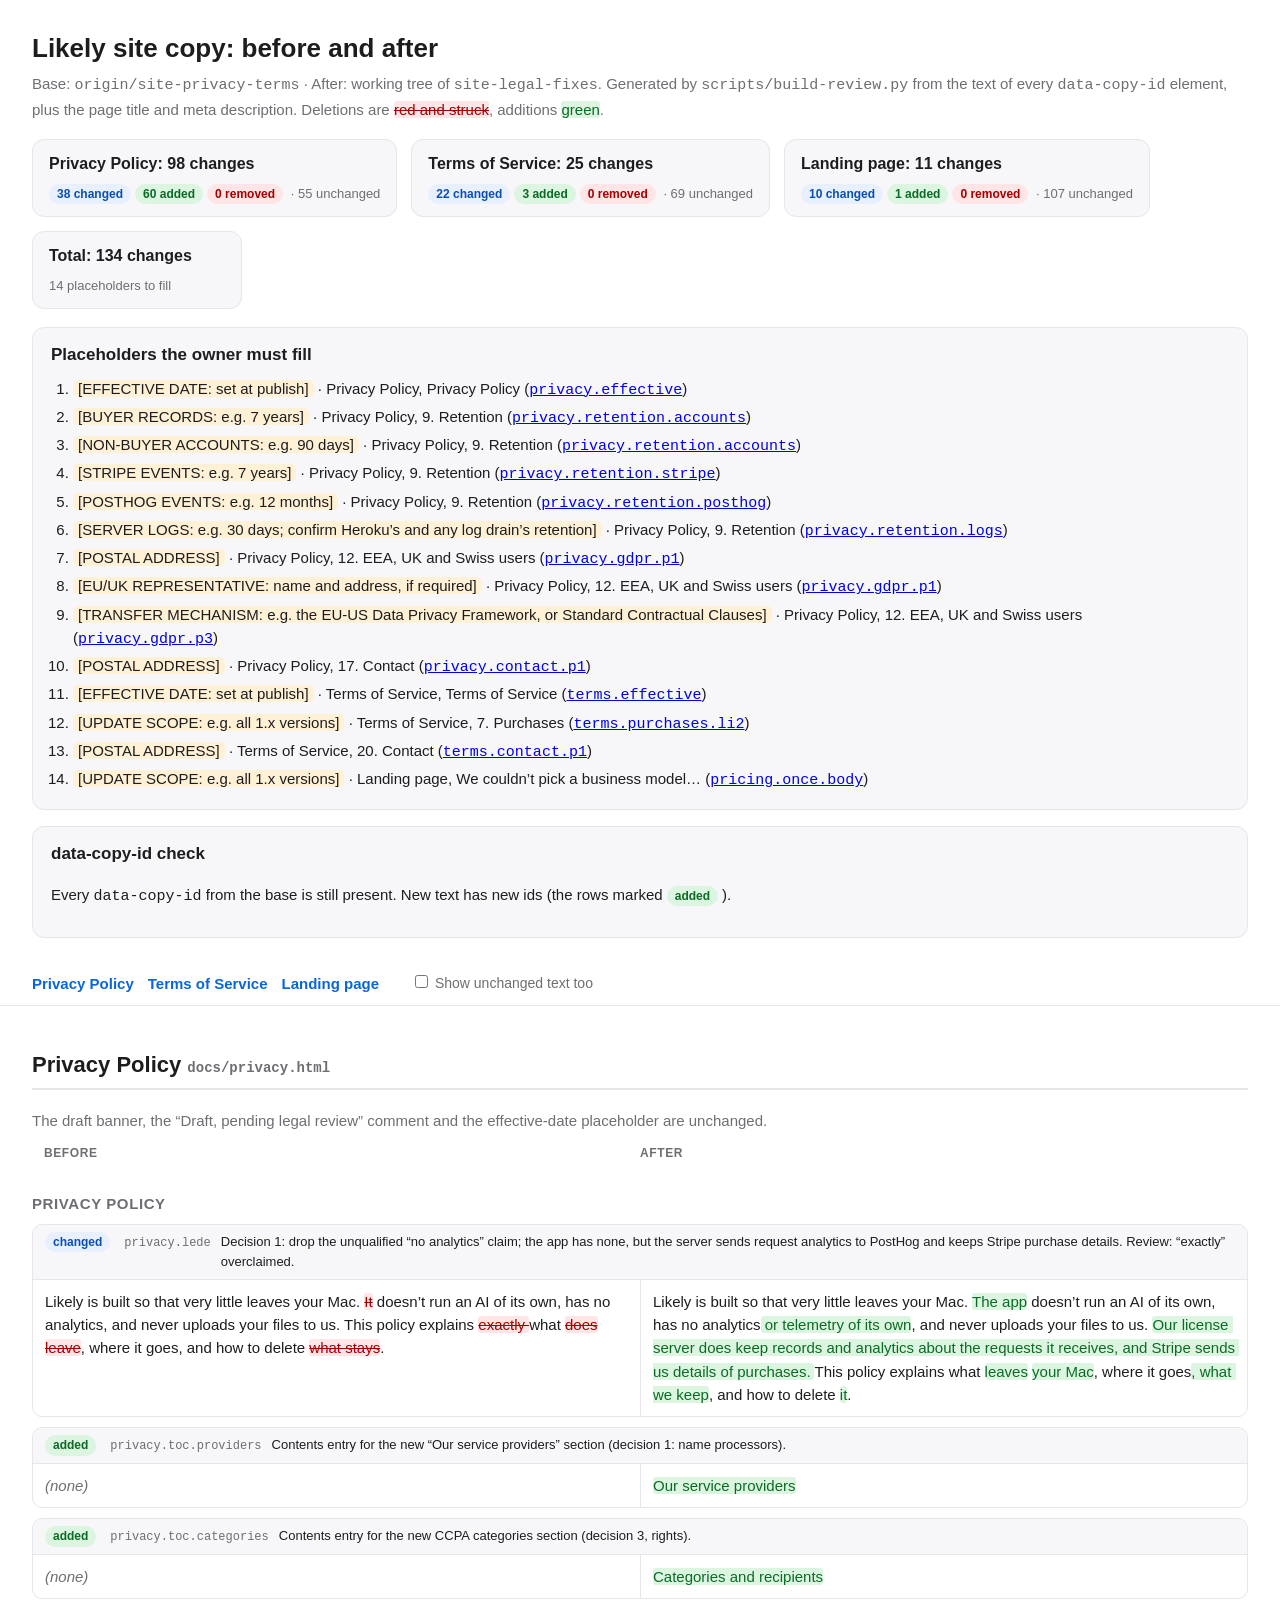
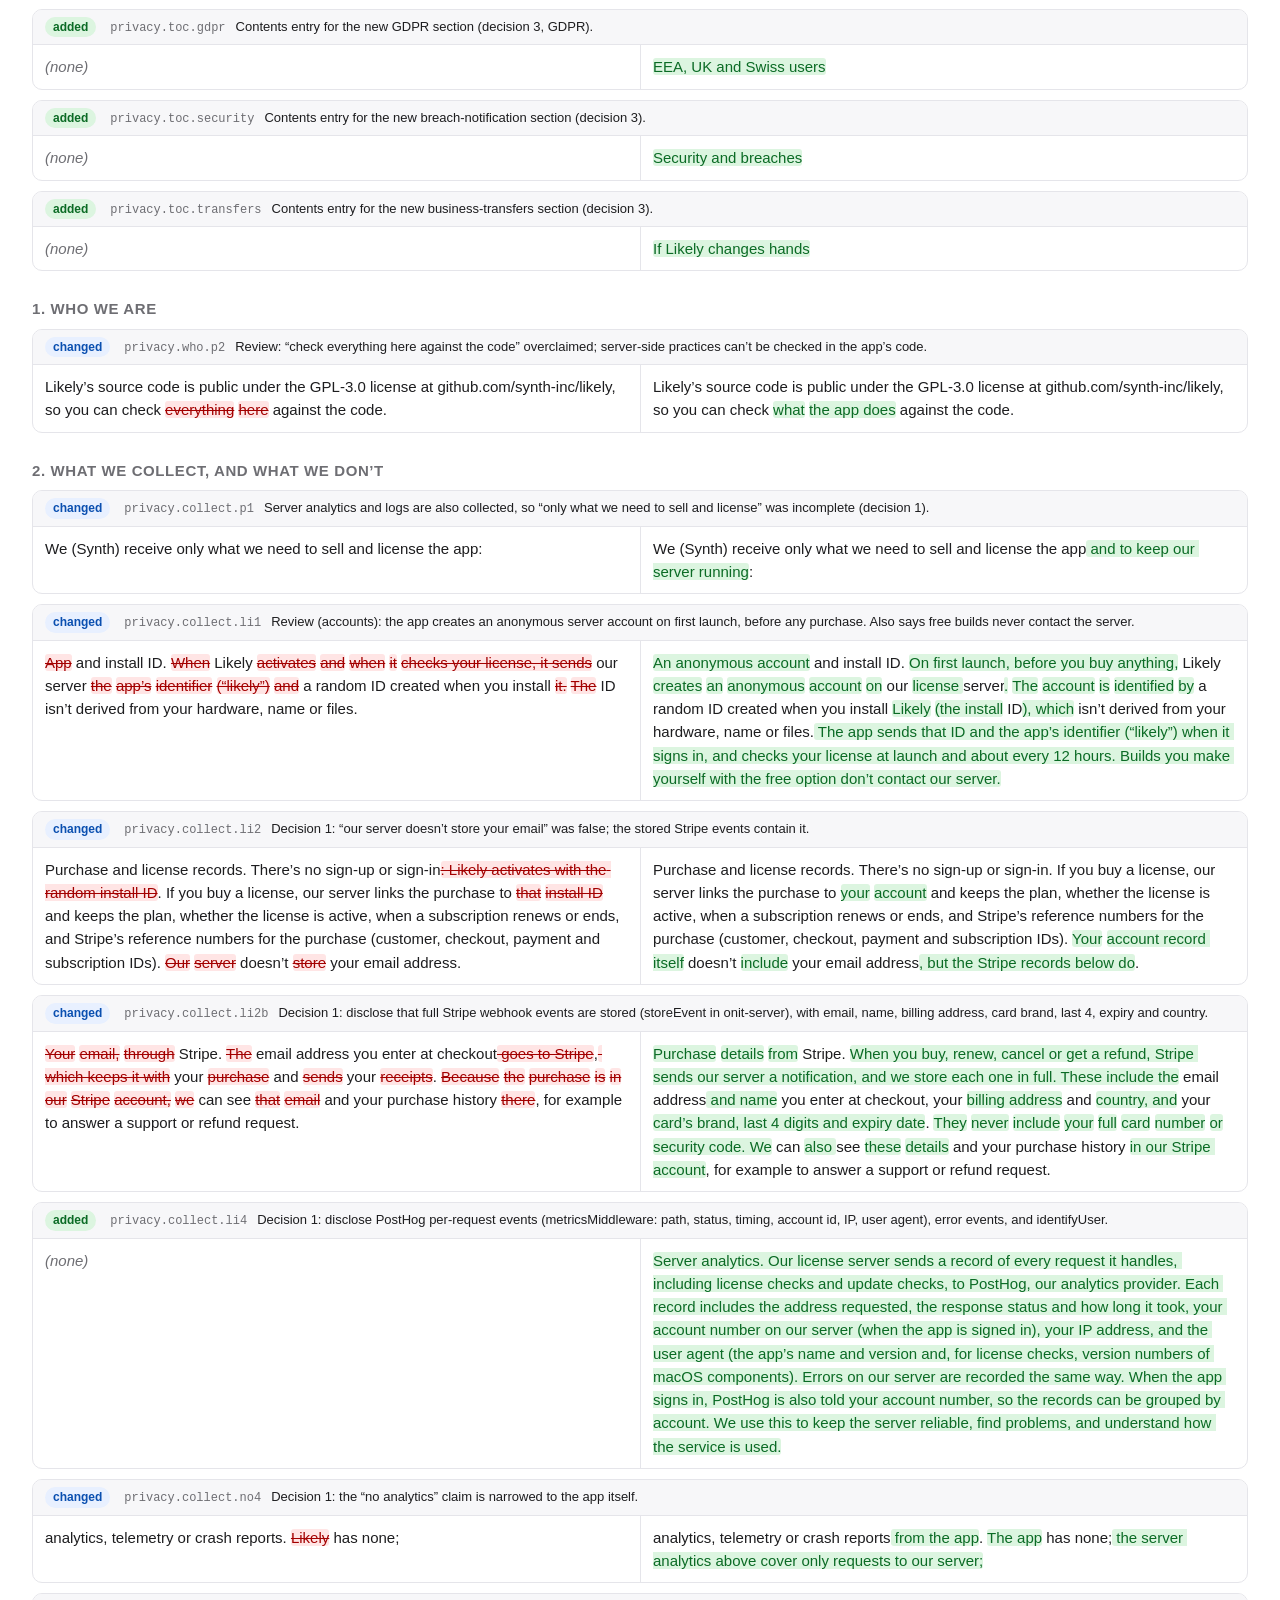
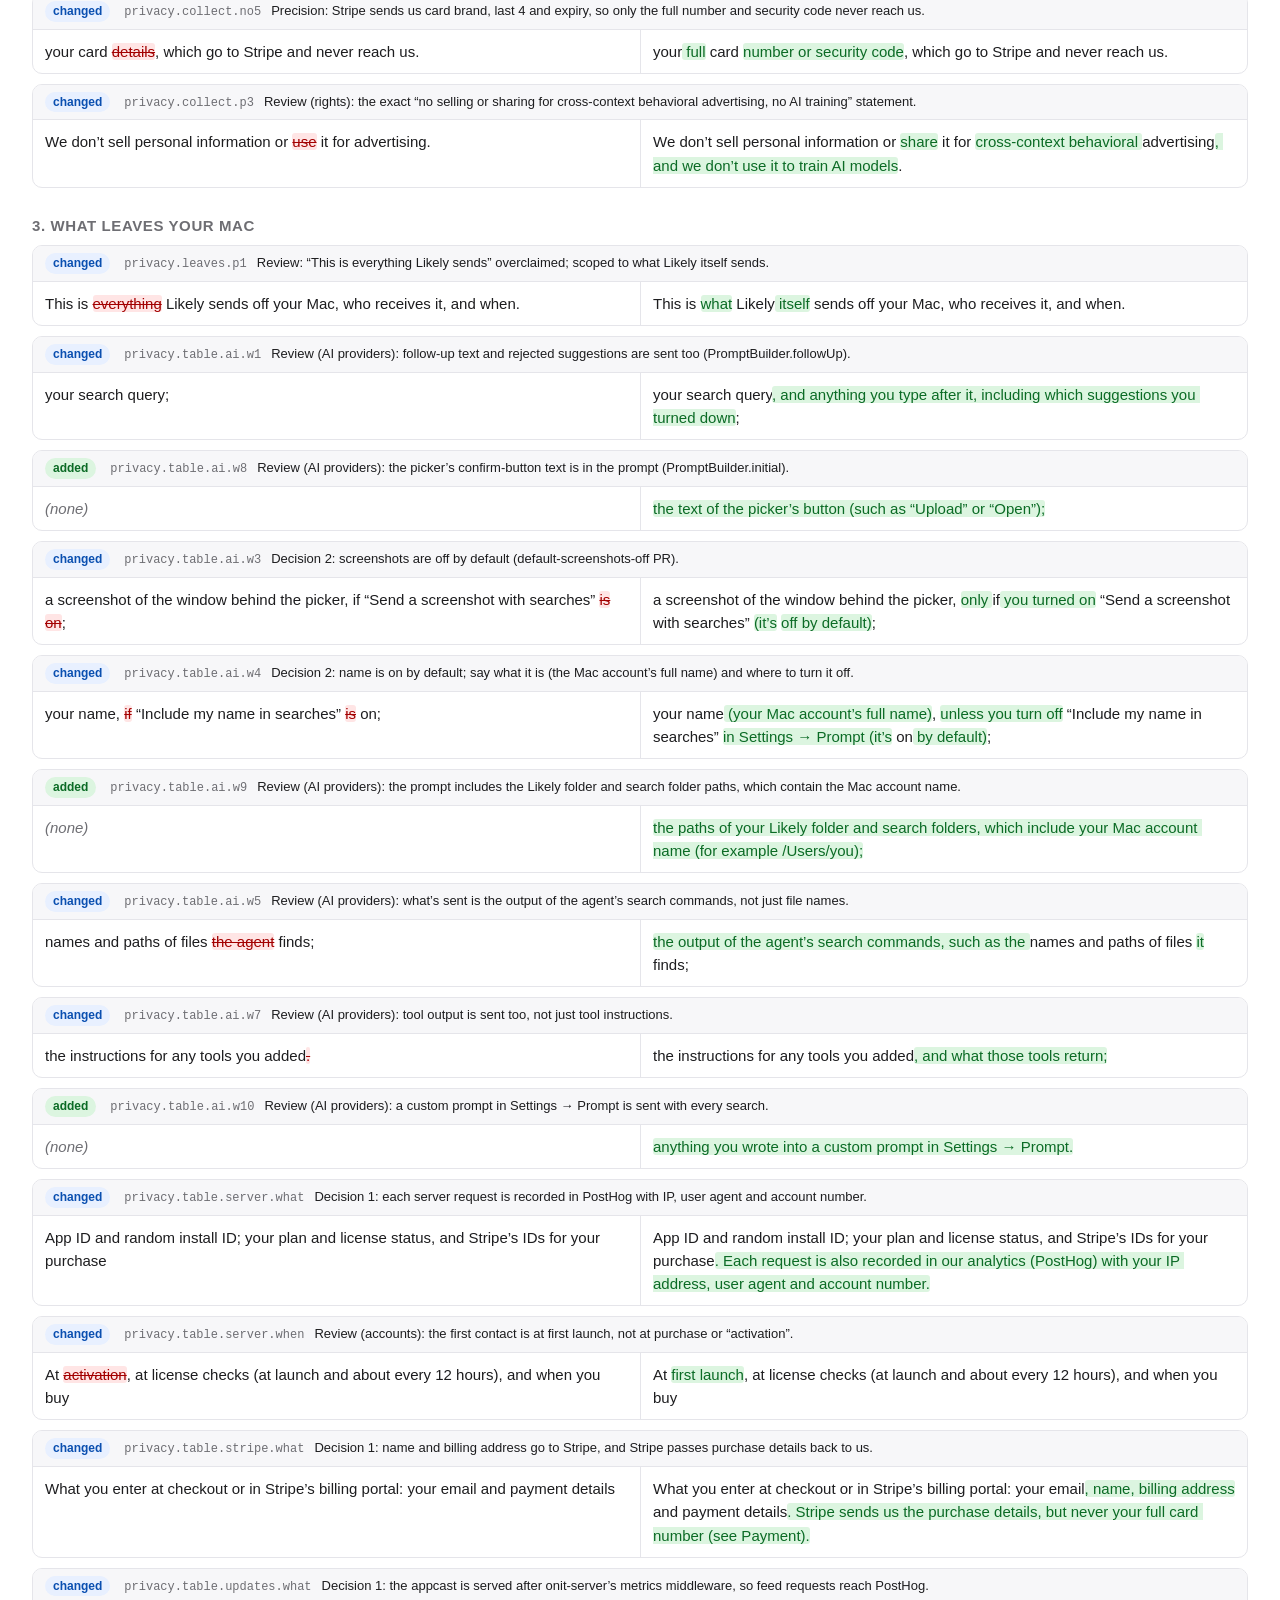
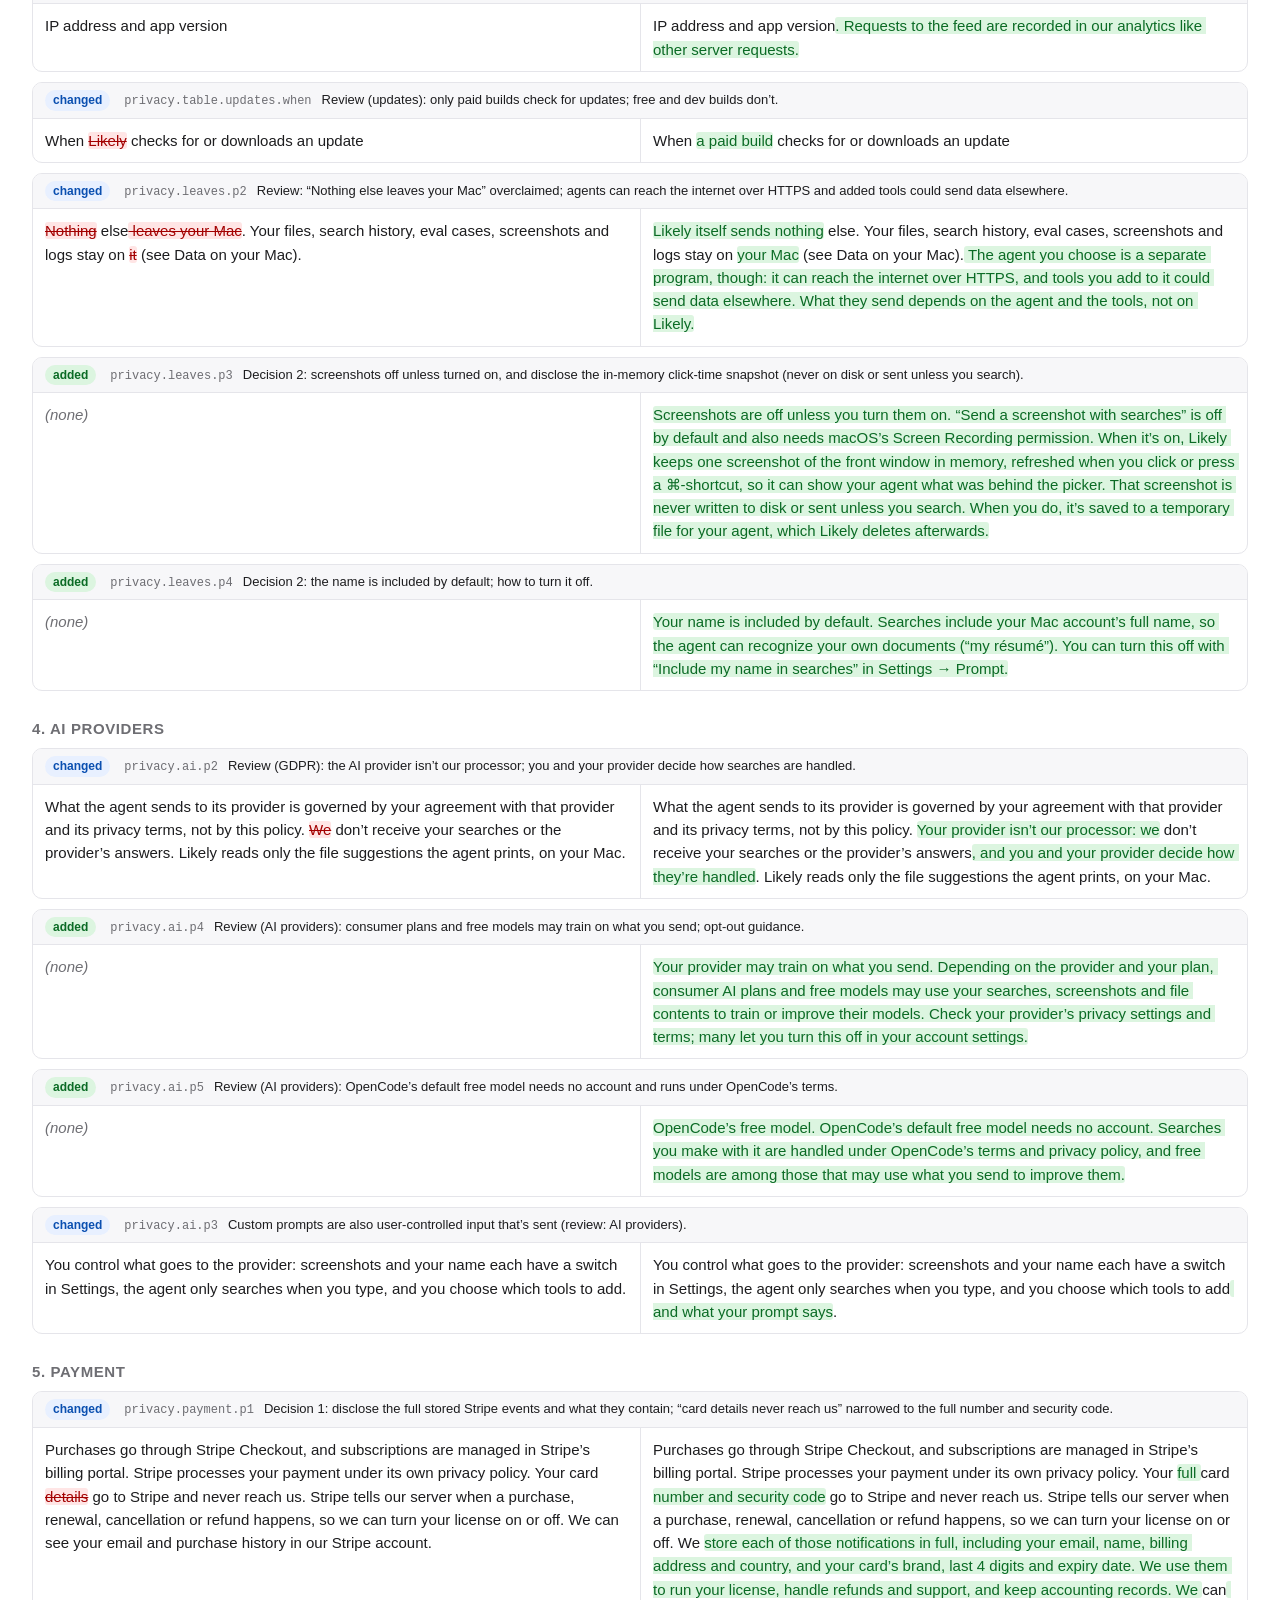
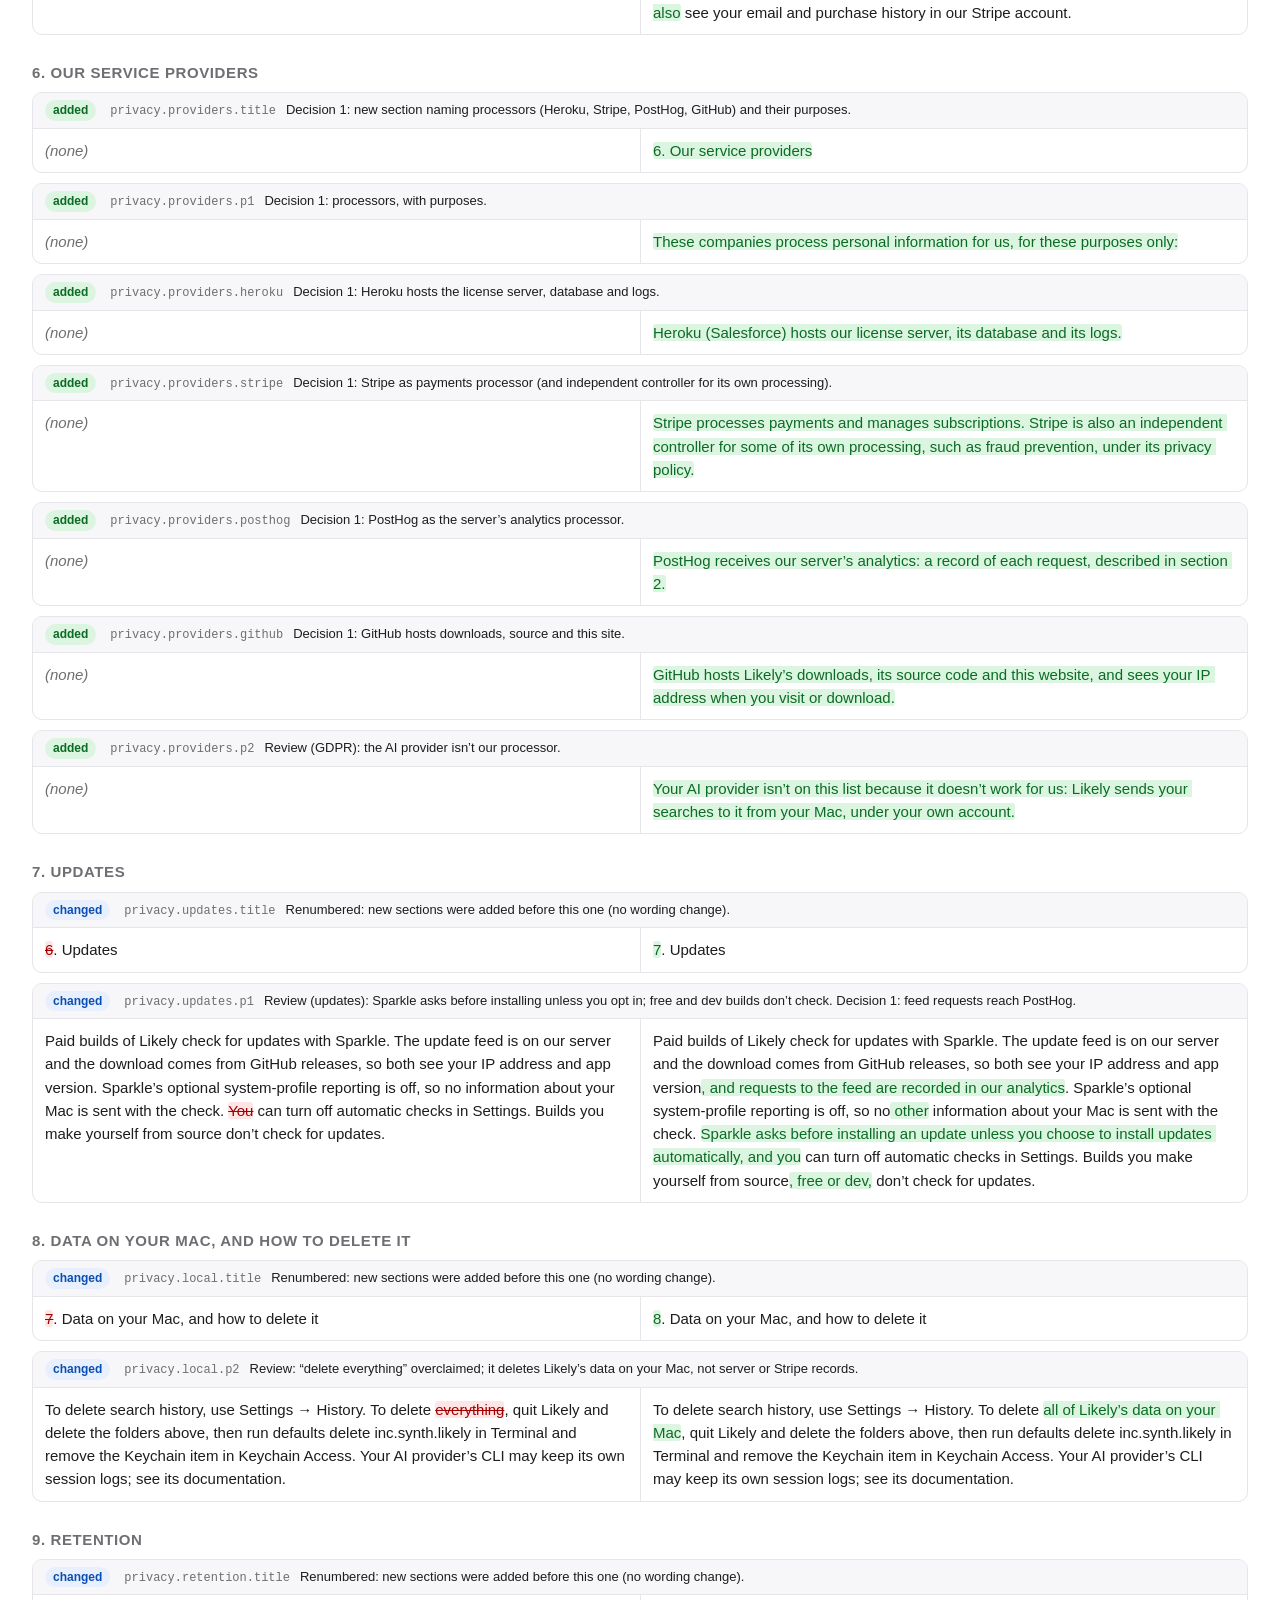
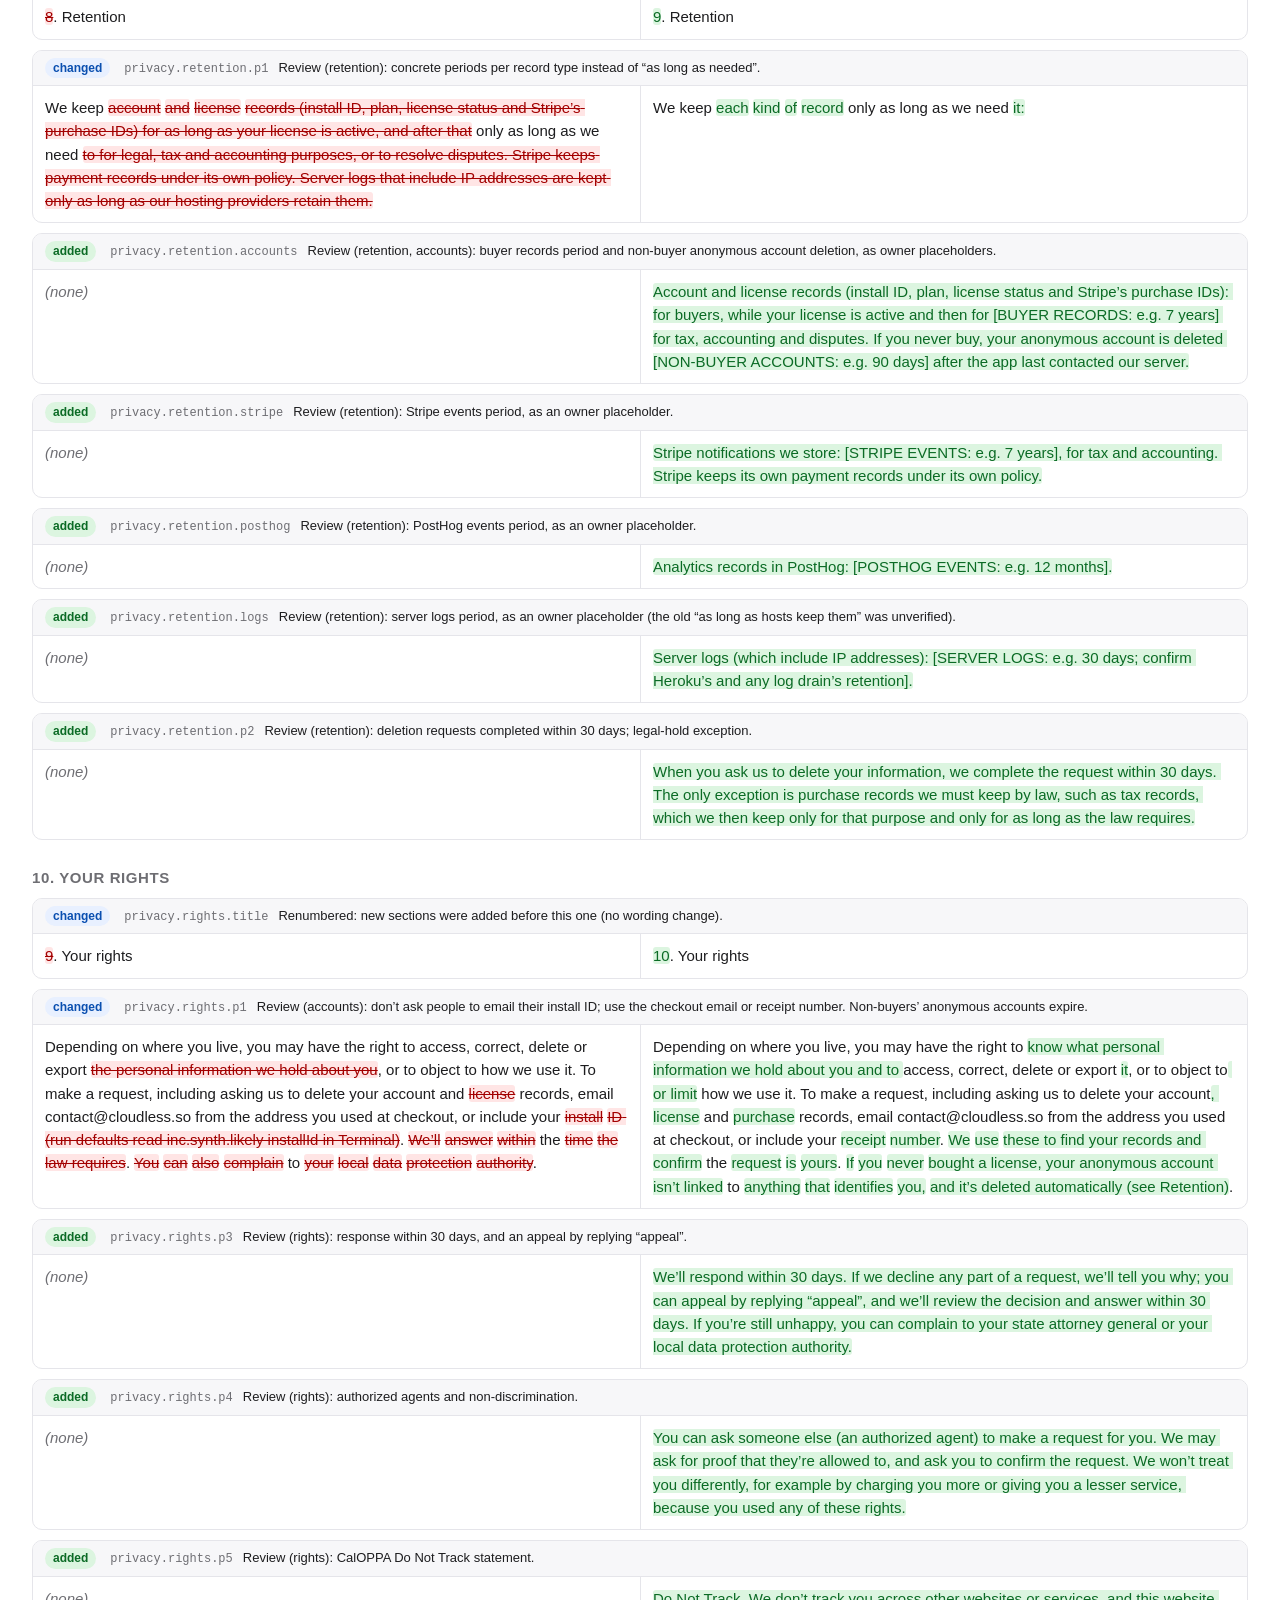
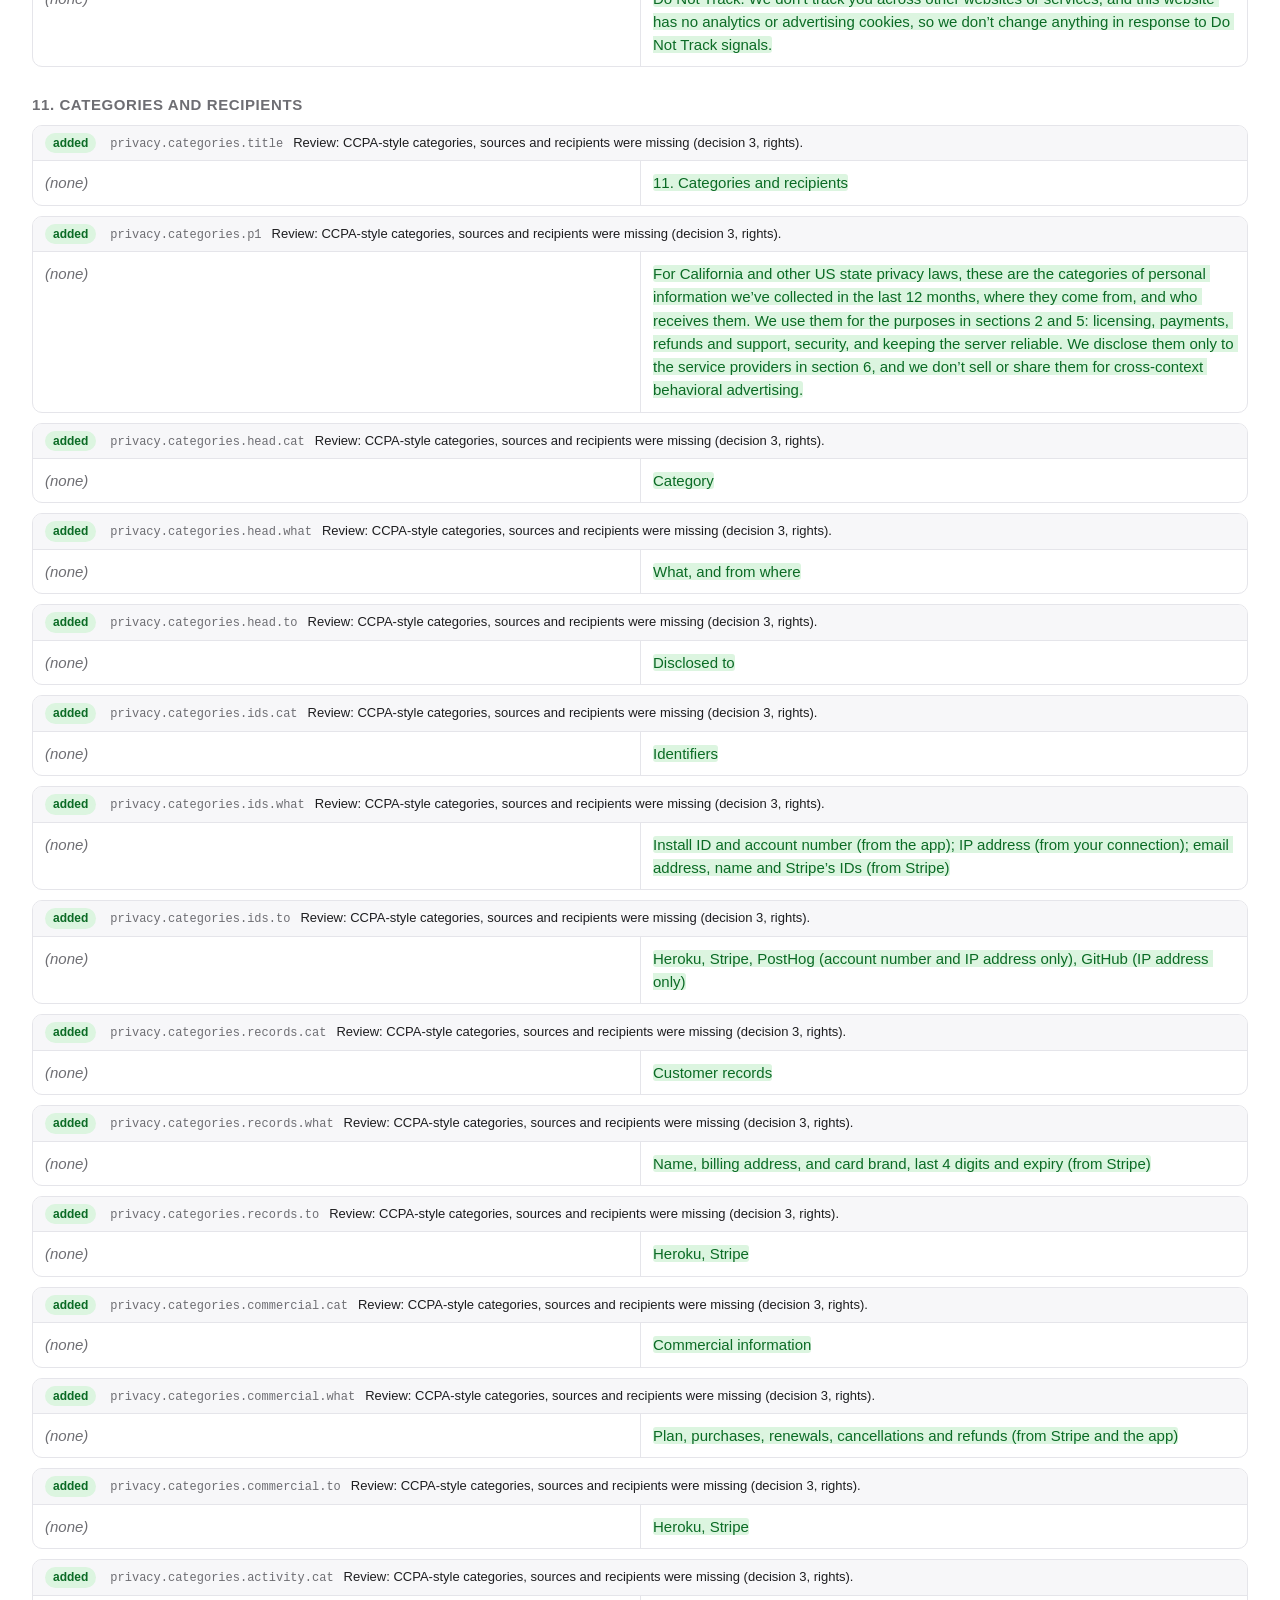
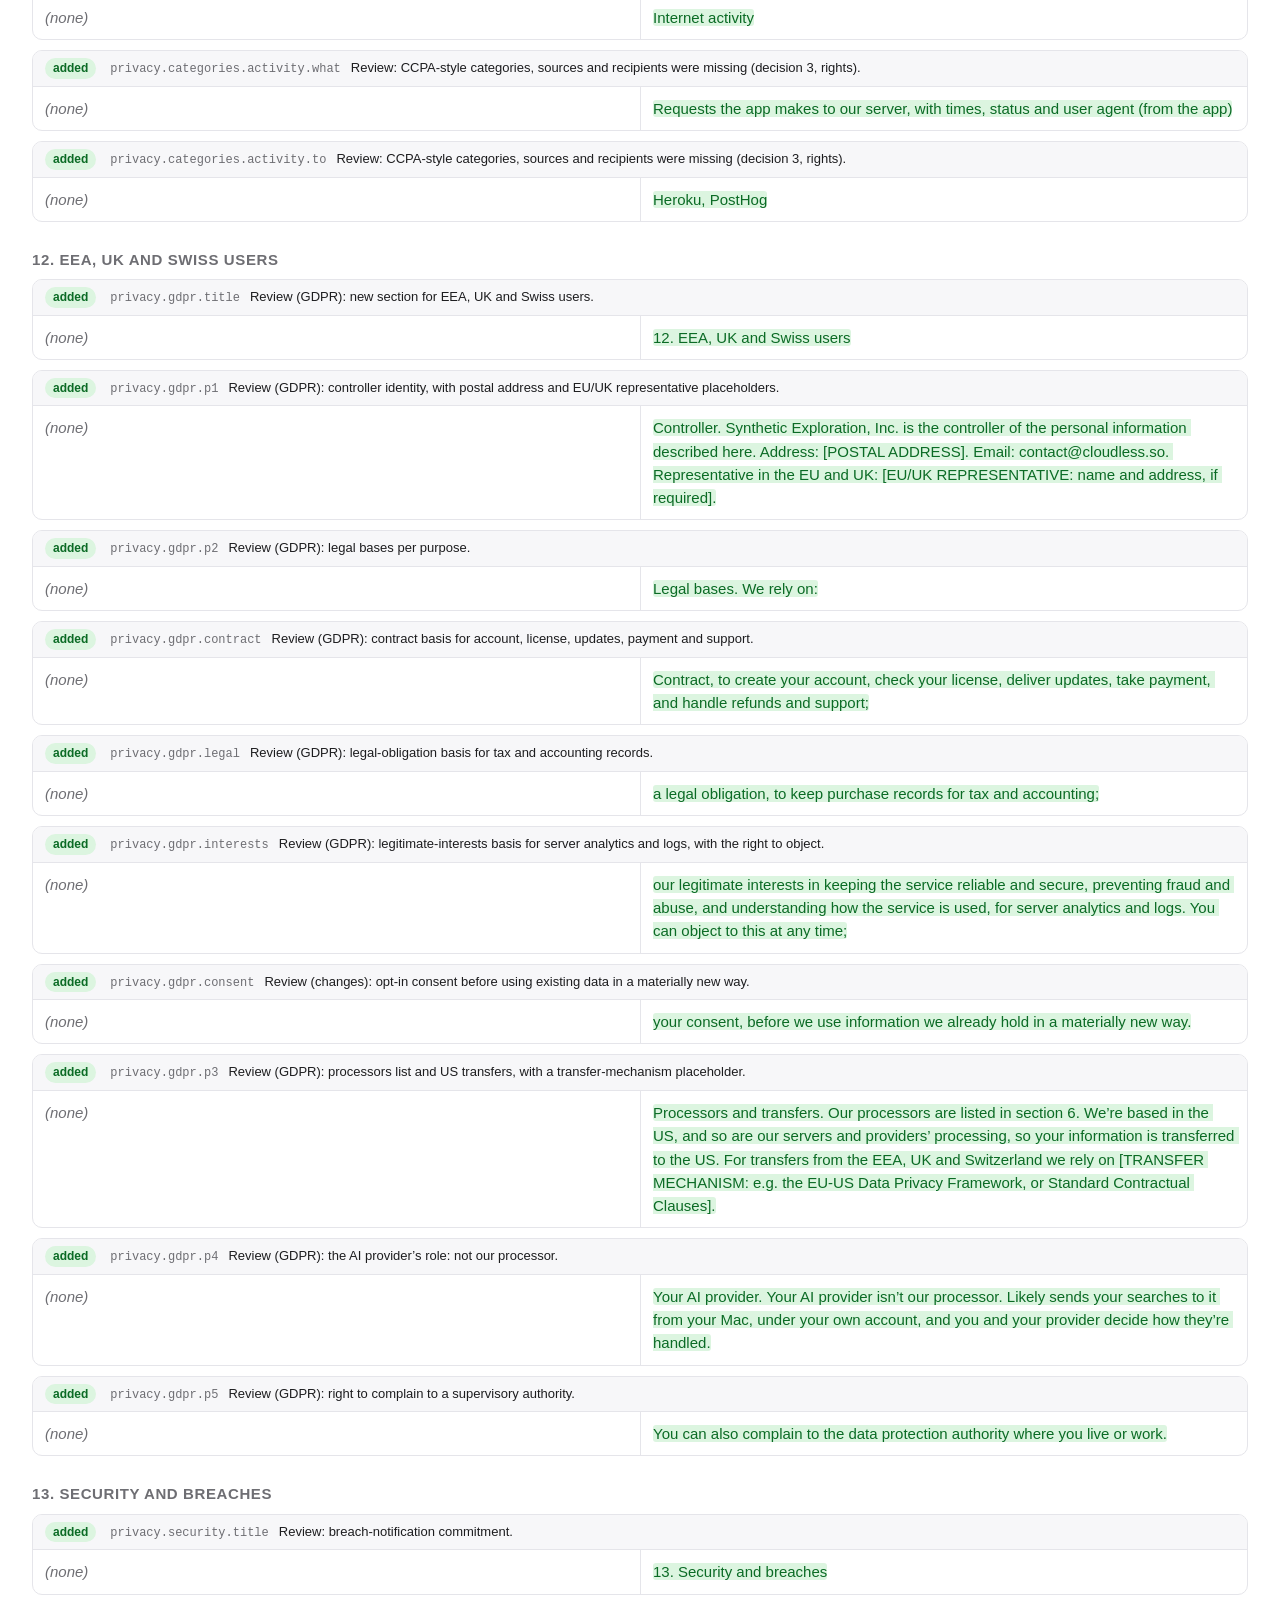
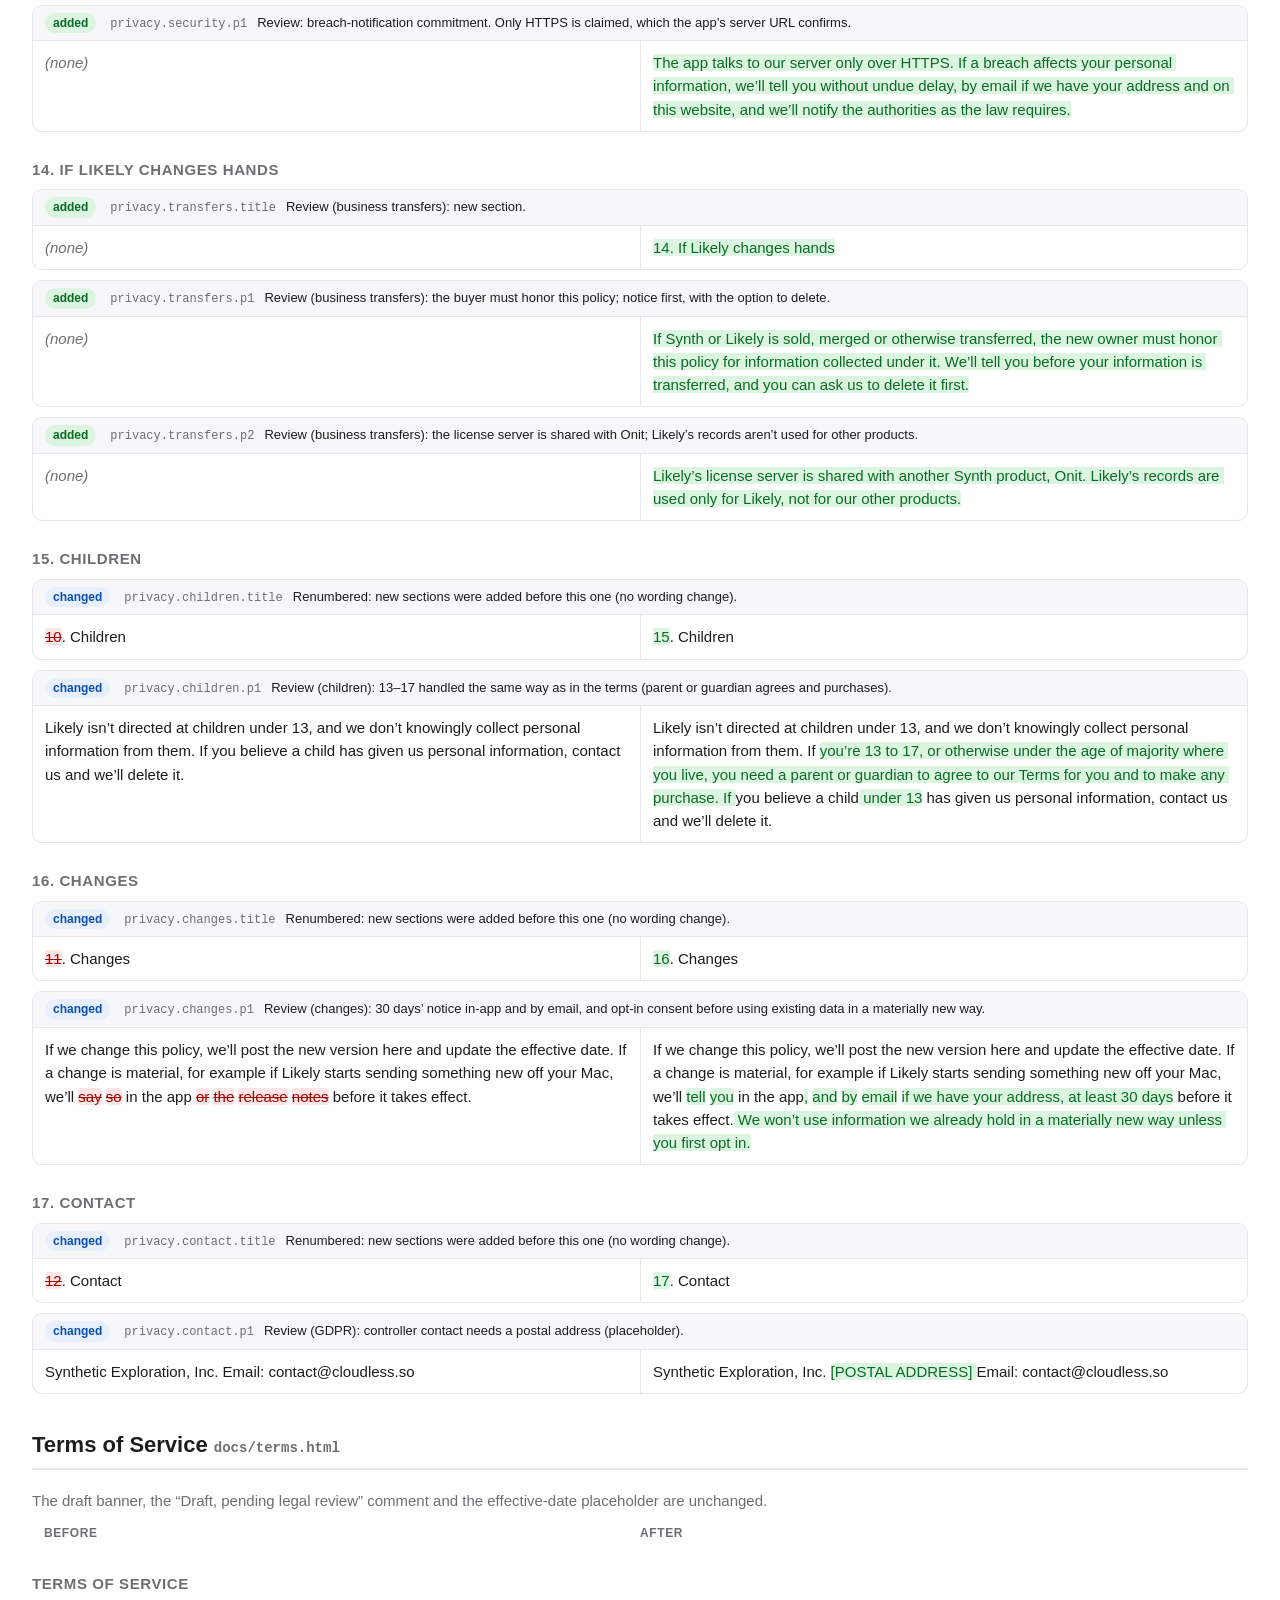
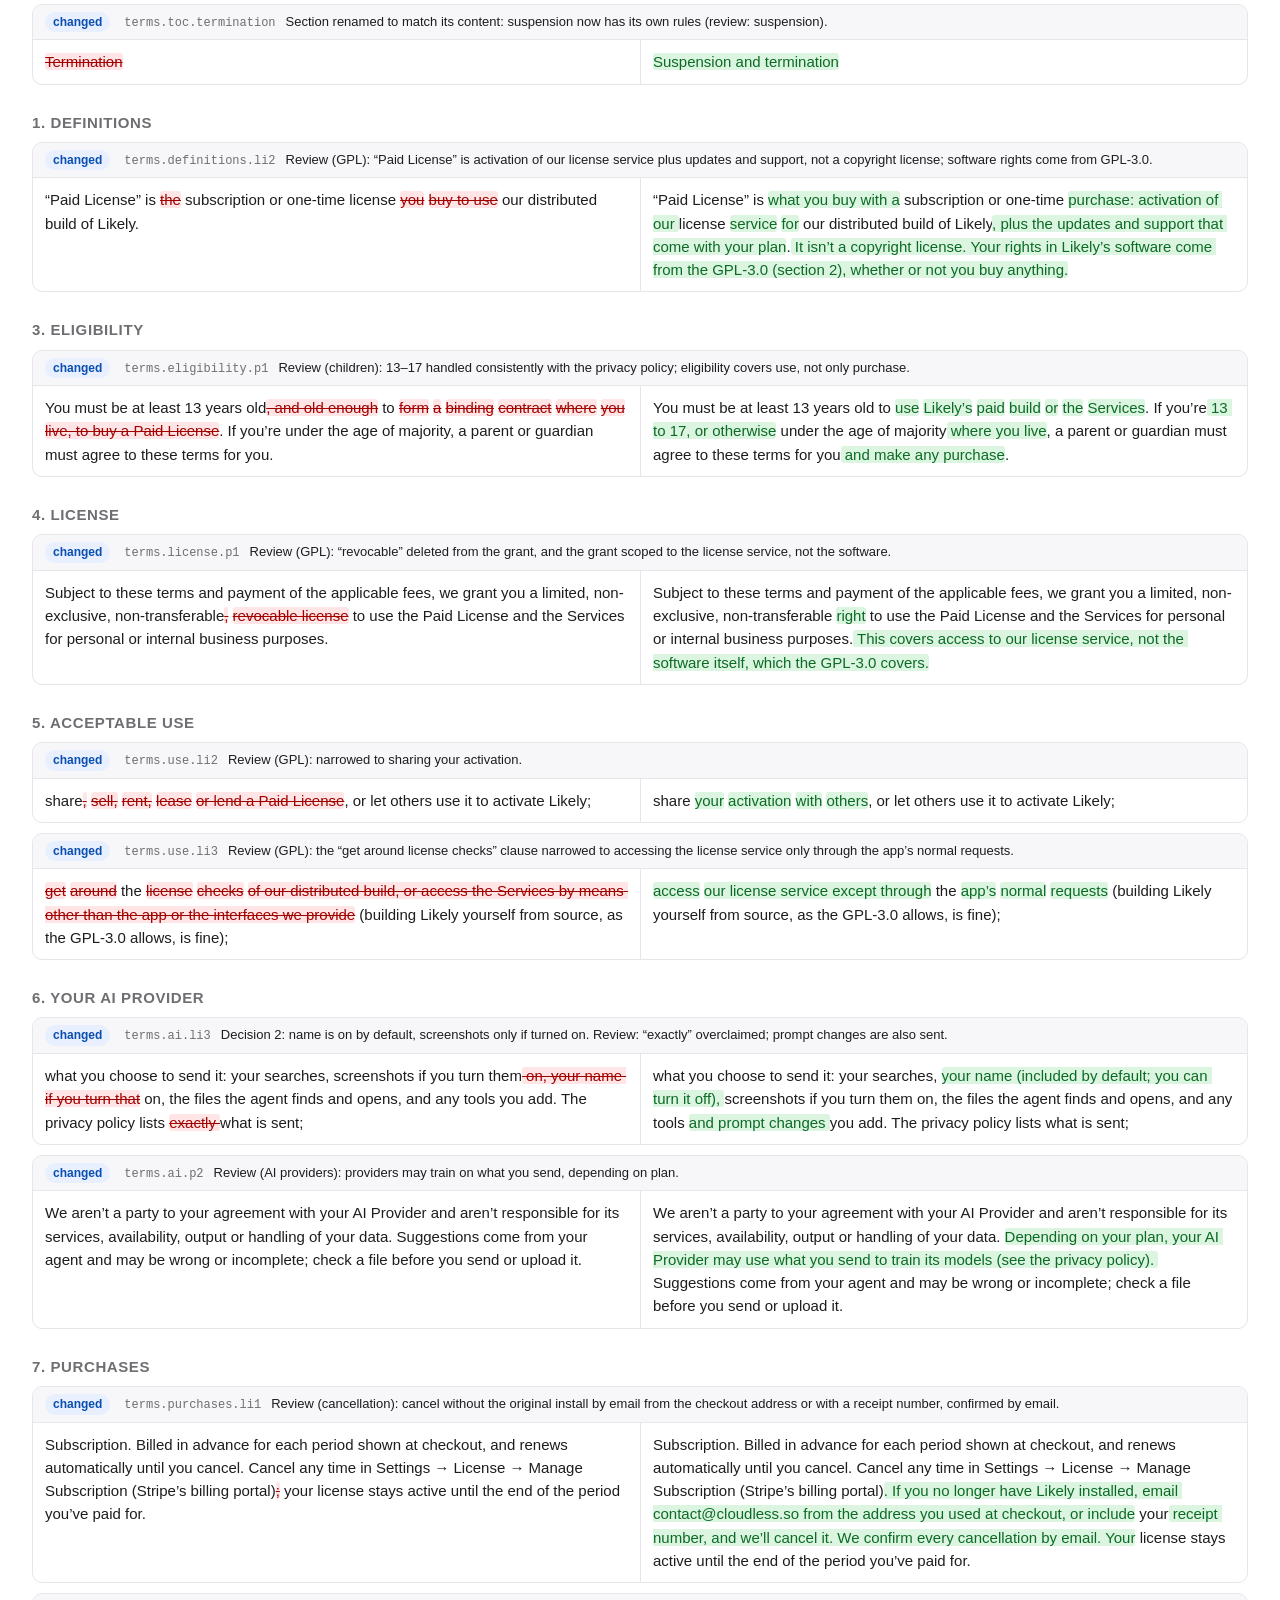
==== docs/review/index.html @ 686c891a "Site: legal-review fixes, PostHog/Stripe disclosure, new defaults, review viewer - Privacy: disclose" ====
<!DOCTYPE html><html lang='en'><head><meta charset='utf-8'><meta name='viewport' content='width=device-width, initial-scale=1'><meta name='robots' content='noindex'><title>Likely site copy: review of legal fixes</title><style>
:root { color-scheme: light dark; --bg:#fff; --fg:#1d1d1f; --muted:#6e6e73; --line:#e5e5ea; --card:#f7f7f9;
  --del-bg:#ffe5e5; --del-fg:#a30000; --ins-bg:#dcf5e0; --ins-fg:#0b6b25; --ph:#fff1d6; --accent:#0a66d8; }
@media (prefers-color-scheme: dark) { :root { --bg:#16171a; --fg:#f2f2f4; --muted:#a1a1a8; --line:#2c2d33;
  --card:#1e1f24; --del-bg:#4a1d1f; --del-fg:#ffb3b3; --ins-bg:#173d22; --ins-fg:#a6f0b6; --ph:#4a3a14; --accent:#6fb1ff; } }
* { box-sizing: border-box; }
body { margin: 0; font: 15px/1.55 -apple-system, BlinkMacSystemFont, "Segoe UI", sans-serif; background: var(--bg); color: var(--fg); }
header.top { padding: 28px 32px 8px; max-width: 1500px; margin: 0 auto; }
h1 { font-size: 26px; margin: 0 0 4px; }
.sub { color: var(--muted); margin: 0 0 18px; }
.summary { display: flex; gap: 14px; flex-wrap: wrap; margin: 12px 0 18px; }
.summary a { text-decoration: none; color: inherit; }
.stat { background: var(--card); border: 1px solid var(--line); border-radius: 12px; padding: 12px 16px; min-width: 210px; }
.stat b { display: block; font-size: 16px; margin-bottom: 4px; }
.stat .n { font-size: 13px; color: var(--muted); }
.pill { display: inline-block; font-size: 12px; padding: 1px 8px; border-radius: 99px; margin-right: 4px; font-weight: 600; }
.pill.changed { background: #e8f0ff; color: #0a4fb0; } .pill.added { background: var(--ins-bg); color: var(--ins-fg); }
.pill.removed { background: var(--del-bg); color: var(--del-fg); }
@media (prefers-color-scheme: dark) { .pill.changed { background:#1c2c48; color:#9cc4ff; } }
.box { background: var(--card); border: 1px solid var(--line); border-radius: 12px; padding: 14px 18px; margin: 0 0 16px; }
.box h2 { font-size: 17px; margin: 0 0 8px; }
.box ol, .box ul { margin: 6px 0 0; padding-left: 22px; }
.box li { margin: 3px 0; }
.ph { background: var(--ph); border-radius: 5px; padding: 0 5px; }
.controls { position: sticky; top: 0; z-index: 5; background: var(--bg); border-bottom: 1px solid var(--line);
  padding: 10px 32px; display: flex; gap: 18px; align-items: center; flex-wrap: wrap; }
.controls nav a { margin-right: 14px; color: var(--accent); text-decoration: none; font-weight: 600; }
.controls label { color: var(--muted); font-size: 14px; }
main { max-width: 1500px; margin: 0 auto; padding: 8px 32px 80px; }
section.page { margin-top: 34px; }
section.page > h2 { font-size: 22px; border-bottom: 2px solid var(--line); padding-bottom: 6px; }
.note { color: var(--muted); margin: 6px 0 12px; }
h3.sec { font-size: 15px; margin: 26px 0 8px; color: var(--muted); text-transform: uppercase; letter-spacing: .04em; }
.row { display: grid; grid-template-columns: 1fr 1fr; gap: 0; border: 1px solid var(--line); border-radius: 10px;
  margin: 0 0 10px; overflow: hidden; scroll-margin-top: 60px; }
.row:target { outline: 3px solid var(--accent); }
.row .meta { grid-column: 1 / -1; display: flex; gap: 10px; align-items: baseline; padding: 7px 12px;
  background: var(--card); border-bottom: 1px solid var(--line); font-size: 13px; flex-wrap: wrap; }
.row .meta code { font-size: 12px; color: var(--muted); }
.row .meta .why { flex: 1 1 400px; }
.row .col { padding: 10px 12px; white-space: pre-wrap; word-wrap: break-word; }
.row .col + .col { border-left: 1px solid var(--line); }
.row .col.empty { color: var(--muted); font-style: italic; }
.colhead { display: grid; grid-template-columns: 1fr 1fr; font-size: 12px; font-weight: 700; color: var(--muted);
  text-transform: uppercase; letter-spacing: .05em; padding: 0 12px 4px; }
del { background: var(--del-bg); color: var(--del-fg); text-decoration: line-through; border-radius: 3px; }
ins { background: var(--ins-bg); color: var(--ins-fg); text-decoration: none; border-radius: 3px; }
.row.unchanged { display: none; opacity: .75; }
body.show-unchanged .row.unchanged { display: grid; }
body.only-changed h3.sec.quiet { display: none; }
h3.sec.quiet { display: none; }
body.show-unchanged h3.sec.quiet { display: block; }
@media (max-width: 800px) { .row, .colhead { grid-template-columns: 1fr; } .row .col + .col { border-left: 0; border-top: 1px solid var(--line); } }
</style></head><body><header class='top'><h1>Likely site copy: before and after</h1><p class='sub'>Base: <code>origin/site-privacy-terms</code> · After: working tree of <code>site-legal-fixes</code>. Generated by <code>scripts/build-review.py</code> from the text of every <code>data-copy-id</code> element, plus the page title and meta description. Deletions are <del>red and struck</del>, additions <ins>green</ins>.</p><div class='summary'><a class='stat' href='#page-privacy'><b>Privacy Policy: 98 changes</b><span class='n'><span class='pill changed'>38 changed</span><span class='pill added'>60 added</span><span class='pill removed'>0 removed</span> · 55 unchanged</span></a><a class='stat' href='#page-terms'><b>Terms of Service: 25 changes</b><span class='n'><span class='pill changed'>22 changed</span><span class='pill added'>3 added</span><span class='pill removed'>0 removed</span> · 69 unchanged</span></a><a class='stat' href='#page-index'><b>Landing page: 11 changes</b><span class='n'><span class='pill changed'>10 changed</span><span class='pill added'>1 added</span><span class='pill removed'>0 removed</span> · 107 unchanged</span></a><div class='stat'><b>Total: 134 changes</b><span class='n'>14 placeholders to fill</span></div></div><div class='box'><h2>Placeholders the owner must fill</h2><ol><li><span class='ph'>[EFFECTIVE DATE: set at publish]</span> · Privacy Policy, Privacy Policy (<a href='#privacy--privacy.effective'><code>privacy.effective</code></a>)</li><li><span class='ph'>[BUYER RECORDS: e.g. 7 years]</span> · Privacy Policy, 9. Retention (<a href='#privacy--privacy.retention.accounts'><code>privacy.retention.accounts</code></a>)</li><li><span class='ph'>[NON-BUYER ACCOUNTS: e.g. 90 days]</span> · Privacy Policy, 9. Retention (<a href='#privacy--privacy.retention.accounts'><code>privacy.retention.accounts</code></a>)</li><li><span class='ph'>[STRIPE EVENTS: e.g. 7 years]</span> · Privacy Policy, 9. Retention (<a href='#privacy--privacy.retention.stripe'><code>privacy.retention.stripe</code></a>)</li><li><span class='ph'>[POSTHOG EVENTS: e.g. 12 months]</span> · Privacy Policy, 9. Retention (<a href='#privacy--privacy.retention.posthog'><code>privacy.retention.posthog</code></a>)</li><li><span class='ph'>[SERVER LOGS: e.g. 30 days; confirm Heroku’s and any log drain’s retention]</span> · Privacy Policy, 9. Retention (<a href='#privacy--privacy.retention.logs'><code>privacy.retention.logs</code></a>)</li><li><span class='ph'>[POSTAL ADDRESS]</span> · Privacy Policy, 12. EEA, UK and Swiss users (<a href='#privacy--privacy.gdpr.p1'><code>privacy.gdpr.p1</code></a>)</li><li><span class='ph'>[EU/UK REPRESENTATIVE: name and address, if required]</span> · Privacy Policy, 12. EEA, UK and Swiss users (<a href='#privacy--privacy.gdpr.p1'><code>privacy.gdpr.p1</code></a>)</li><li><span class='ph'>[TRANSFER MECHANISM: e.g. the EU-US Data Privacy Framework, or Standard Contractual Clauses]</span> · Privacy Policy, 12. EEA, UK and Swiss users (<a href='#privacy--privacy.gdpr.p3'><code>privacy.gdpr.p3</code></a>)</li><li><span class='ph'>[POSTAL ADDRESS]</span> · Privacy Policy, 17. Contact (<a href='#privacy--privacy.contact.p1'><code>privacy.contact.p1</code></a>)</li><li><span class='ph'>[EFFECTIVE DATE: set at publish]</span> · Terms of Service, Terms of Service (<a href='#terms--terms.effective'><code>terms.effective</code></a>)</li><li><span class='ph'>[UPDATE SCOPE: e.g. all 1.x versions]</span> · Terms of Service, 7. Purchases (<a href='#terms--terms.purchases.li2'><code>terms.purchases.li2</code></a>)</li><li><span class='ph'>[POSTAL ADDRESS]</span> · Terms of Service, 20. Contact (<a href='#terms--terms.contact.p1'><code>terms.contact.p1</code></a>)</li><li><span class='ph'>[UPDATE SCOPE: e.g. all 1.x versions]</span> · Landing page, We couldn’t pick a business model… (<a href='#index--pricing.once.body'><code>pricing.once.body</code></a>)</li></ol></div><div class='box'><h2>data-copy-id check</h2><p>Every <code>data-copy-id</code> from the base is still present. New text has new ids (the rows marked <span class='pill added'>added</span>).</p></div></header><div class='controls'><nav><a href='#page-privacy'>Privacy Policy</a><a href='#page-terms'>Terms of Service</a><a href='#page-index'>Landing page</a></nav><label><input type='checkbox' id='unch'> Show unchanged text too</label></div><main><section class='page' id='page-privacy'><h2>Privacy Policy <code style='font-size:14px;color:var(--muted)'>docs/privacy.html</code></h2><p class='note'>The draft banner, the “Draft, pending legal review” comment and the effective-date placeholder are unchanged.</p><div class='colhead'><span>Before</span><span>After</span></div><h3 class='sec quiet'>Page metadata</h3><div class='row unchanged' id='privacy--meta.title'><div class='meta'><code>meta.title</code><span class='why'></span></div><div class='col'>Privacy Policy · Likely</div><div class='col'>Privacy Policy · Likely</div></div><div class='row unchanged' id='privacy--meta.description'><div class='meta'><code>meta.description</code><span class='why'></span></div><div class='col'>What Likely sends, where it goes, and what stays on your Mac.</div><div class='col'>What Likely sends, where it goes, and what stays on your Mac.</div></div><h3 class='sec quiet'>Header</h3><div class='row unchanged' id='privacy--nav.brand'><div class='meta'><code>nav.brand</code><span class='why'></span></div><div class='col'>Likely</div><div class='col'>Likely</div></div><div class='row unchanged' id='privacy--nav.pricing'><div class='meta'><code>nav.pricing</code><span class='why'></span></div><div class='col'>Pricing</div><div class='col'>Pricing</div></div><div class='row unchanged' id='privacy--nav.terms'><div class='meta'><code>nav.terms</code><span class='why'></span></div><div class='col'>Terms</div><div class='col'>Terms</div></div><div class='row unchanged' id='privacy--nav.github'><div class='meta'><code>nav.github</code><span class='why'></span></div><div class='col'>GitHub</div><div class='col'>GitHub</div></div><div class='row unchanged' id='privacy--privacy.draft'><div class='meta'><code>privacy.draft</code><span class='why'></span></div><div class='col'>Draft, pending legal review. This policy hasn’t been reviewed by a lawyer yet and may change before it takes effect.</div><div class='col'>Draft, pending legal review. This policy hasn’t been reviewed by a lawyer yet and may change before it takes effect.</div></div><h3 class='sec'>Privacy Policy</h3><div class='row unchanged' id='privacy--privacy.title'><div class='meta'><code>privacy.title</code><span class='why'></span></div><div class='col'>Privacy Policy</div><div class='col'>Privacy Policy</div></div><div class='row unchanged' id='privacy--privacy.effective'><div class='meta'><code>privacy.effective</code><span class='why'></span></div><div class='col'>Effective date: [EFFECTIVE DATE: set at publish]</div><div class='col'>Effective date: [EFFECTIVE DATE: set at publish]</div></div><div class='row changed' id='privacy--privacy.lede'><div class='meta'><span class='pill changed'>changed</span><code>privacy.lede</code><span class='why'>Decision 1: drop the unqualified “no analytics” claim; the app has none, but the server sends request analytics to PostHog and keeps Stripe purchase details. Review: “exactly” overclaimed.</span></div><div class='col'>Likely is built so that very little leaves your Mac. <del>It</del> doesn’t run an AI of its own, has no analytics, and never uploads your files to us. This policy explains <del>exactly </del>what <del>does</del> <del>leave</del>, where it goes, and how to delete <del>what stays</del>.</div><div class='col'>Likely is built so that very little leaves your Mac. <ins>The app</ins> doesn’t run an AI of its own, has no analytics<ins> or telemetry of its own</ins>, and never uploads your files to us. <ins>Our license server does keep records and analytics about the requests it receives, and Stripe sends us details of purchases. </ins>This policy explains what <ins>leaves</ins> <ins>your Mac</ins>, where it goes<ins>, what we keep</ins>, and how to delete <ins>it</ins>.</div></div><div class='row unchanged' id='privacy--privacy.toc.who'><div class='meta'><code>privacy.toc.who</code><span class='why'></span></div><div class='col'>Who we are</div><div class='col'>Who we are</div></div><div class='row unchanged' id='privacy--privacy.toc.collect'><div class='meta'><code>privacy.toc.collect</code><span class='why'></span></div><div class='col'>What we collect, and what we don’t</div><div class='col'>What we collect, and what we don’t</div></div><div class='row unchanged' id='privacy--privacy.toc.leaves'><div class='meta'><code>privacy.toc.leaves</code><span class='why'></span></div><div class='col'>What leaves your Mac</div><div class='col'>What leaves your Mac</div></div><div class='row unchanged' id='privacy--privacy.toc.ai'><div class='meta'><code>privacy.toc.ai</code><span class='why'></span></div><div class='col'>AI providers</div><div class='col'>AI providers</div></div><div class='row unchanged' id='privacy--privacy.toc.payment'><div class='meta'><code>privacy.toc.payment</code><span class='why'></span></div><div class='col'>Payment</div><div class='col'>Payment</div></div><div class='row added' id='privacy--privacy.toc.providers'><div class='meta'><span class='pill added'>added</span><code>privacy.toc.providers</code><span class='why'>Contents entry for the new “Our service providers” section (decision 1: name processors).</span></div><div class='col empty'>(none)</div><div class='col'><ins>Our service providers</ins></div></div><div class='row unchanged' id='privacy--privacy.toc.updates'><div class='meta'><code>privacy.toc.updates</code><span class='why'></span></div><div class='col'>Updates</div><div class='col'>Updates</div></div><div class='row unchanged' id='privacy--privacy.toc.local'><div class='meta'><code>privacy.toc.local</code><span class='why'></span></div><div class='col'>Data on your Mac</div><div class='col'>Data on your Mac</div></div><div class='row unchanged' id='privacy--privacy.toc.retention'><div class='meta'><code>privacy.toc.retention</code><span class='why'></span></div><div class='col'>Retention</div><div class='col'>Retention</div></div><div class='row unchanged' id='privacy--privacy.toc.rights'><div class='meta'><code>privacy.toc.rights</code><span class='why'></span></div><div class='col'>Your rights</div><div class='col'>Your rights</div></div><div class='row added' id='privacy--privacy.toc.categories'><div class='meta'><span class='pill added'>added</span><code>privacy.toc.categories</code><span class='why'>Contents entry for the new CCPA categories section (decision 3, rights).</span></div><div class='col empty'>(none)</div><div class='col'><ins>Categories and recipients</ins></div></div><div class='row added' id='privacy--privacy.toc.gdpr'><div class='meta'><span class='pill added'>added</span><code>privacy.toc.gdpr</code><span class='why'>Contents entry for the new GDPR section (decision 3, GDPR).</span></div><div class='col empty'>(none)</div><div class='col'><ins>EEA, UK and Swiss users</ins></div></div><div class='row added' id='privacy--privacy.toc.security'><div class='meta'><span class='pill added'>added</span><code>privacy.toc.security</code><span class='why'>Contents entry for the new breach-notification section (decision 3).</span></div><div class='col empty'>(none)</div><div class='col'><ins>Security and breaches</ins></div></div><div class='row added' id='privacy--privacy.toc.transfers'><div class='meta'><span class='pill added'>added</span><code>privacy.toc.transfers</code><span class='why'>Contents entry for the new business-transfers section (decision 3).</span></div><div class='col empty'>(none)</div><div class='col'><ins>If Likely changes hands</ins></div></div><div class='row unchanged' id='privacy--privacy.toc.children'><div class='meta'><code>privacy.toc.children</code><span class='why'></span></div><div class='col'>Children</div><div class='col'>Children</div></div><div class='row unchanged' id='privacy--privacy.toc.changes'><div class='meta'><code>privacy.toc.changes</code><span class='why'></span></div><div class='col'>Changes</div><div class='col'>Changes</div></div><div class='row unchanged' id='privacy--privacy.toc.contact'><div class='meta'><code>privacy.toc.contact</code><span class='why'></span></div><div class='col'>Contact</div><div class='col'>Contact</div></div><h3 class='sec'>1. Who we are</h3><div class='row unchanged' id='privacy--privacy.who.title'><div class='meta'><code>privacy.who.title</code><span class='why'></span></div><div class='col'>1. Who we are</div><div class='col'>1. Who we are</div></div><div class='row unchanged' id='privacy--privacy.who.p1'><div class='meta'><code>privacy.who.p1</code><span class='why'></span></div><div class='col'>Likely is a macOS menu bar app made by Synthetic Exploration, Inc., a Delaware corporation (“Synth”, “we”, “us”). This policy covers the Likely app, its license and update services, and this website (synth-inc.github.io/likely). Our Terms of Service cover your use of the paid app and services.</div><div class='col'>Likely is a macOS menu bar app made by Synthetic Exploration, Inc., a Delaware corporation (“Synth”, “we”, “us”). This policy covers the Likely app, its license and update services, and this website (synth-inc.github.io/likely). Our Terms of Service cover your use of the paid app and services.</div></div><div class='row changed' id='privacy--privacy.who.p2'><div class='meta'><span class='pill changed'>changed</span><code>privacy.who.p2</code><span class='why'>Review: “check everything here against the code” overclaimed; server-side practices can’t be checked in the app’s code.</span></div><div class='col'>Likely’s source code is public under the GPL-3.0 license at github.com/synth-inc/likely, so you can check <del>everything</del> <del>here</del> against the code.</div><div class='col'>Likely’s source code is public under the GPL-3.0 license at github.com/synth-inc/likely, so you can check <ins>what</ins> <ins>the app does</ins> against the code.</div></div><h3 class='sec'>2. What we collect, and what we don’t</h3><div class='row unchanged' id='privacy--privacy.collect.title'><div class='meta'><code>privacy.collect.title</code><span class='why'></span></div><div class='col'>2. What we collect, and what we don’t</div><div class='col'>2. What we collect, and what we don’t</div></div><div class='row changed' id='privacy--privacy.collect.p1'><div class='meta'><span class='pill changed'>changed</span><code>privacy.collect.p1</code><span class='why'>Server analytics and logs are also collected, so “only what we need to sell and license” was incomplete (decision 1).</span></div><div class='col'>We (Synth) receive only what we need to sell and license the app:</div><div class='col'>We (Synth) receive only what we need to sell and license the app<ins> and to keep our server running</ins>:</div></div><div class='row changed' id='privacy--privacy.collect.li1'><div class='meta'><span class='pill changed'>changed</span><code>privacy.collect.li1</code><span class='why'>Review (accounts): the app creates an anonymous server account on first launch, before any purchase. Also says free builds never contact the server.</span></div><div class='col'><del>App</del> and install ID. <del>When</del> Likely <del>activates</del> <del>and</del> <del>when</del> <del>it</del> <del>checks your license, it sends</del> our server <del>the</del> <del>app’s</del> <del>identifier</del> <del>(“likely”)</del> <del>and</del> a random ID created when you install <del>it.</del> <del>The</del> ID isn’t derived from your hardware, name or files.</div><div class='col'><ins>An anonymous account</ins> and install ID. <ins>On first launch, before you buy anything,</ins> Likely <ins>creates</ins> <ins>an</ins> <ins>anonymous</ins> <ins>account</ins> <ins>on</ins> our <ins>license </ins>server<ins>.</ins> <ins>The</ins> <ins>account</ins> <ins>is</ins> <ins>identified</ins> <ins>by</ins> a random ID created when you install <ins>Likely</ins> <ins>(the install</ins> ID<ins>), which</ins> isn’t derived from your hardware, name or files.<ins> The app sends that ID and the app’s identifier (“likely”) when it signs in, and checks your license at launch and about every 12 hours. Builds you make yourself with the free option don’t contact our server.</ins></div></div><div class='row changed' id='privacy--privacy.collect.li2'><div class='meta'><span class='pill changed'>changed</span><code>privacy.collect.li2</code><span class='why'>Decision 1: “our server doesn’t store your email” was false; the stored Stripe events contain it.</span></div><div class='col'>Purchase and license records. There’s no sign-up or sign-in<del>: Likely activates with the random install ID</del>. If you buy a license, our server links the purchase to <del>that</del> <del>install ID</del> and keeps the plan, whether the license is active, when a subscription renews or ends, and Stripe’s reference numbers for the purchase (customer, checkout, payment and subscription IDs). <del>Our</del> <del>server</del> doesn’t <del>store</del> your email address.</div><div class='col'>Purchase and license records. There’s no sign-up or sign-in. If you buy a license, our server links the purchase to <ins>your</ins> <ins>account</ins> and keeps the plan, whether the license is active, when a subscription renews or ends, and Stripe’s reference numbers for the purchase (customer, checkout, payment and subscription IDs). <ins>Your</ins> <ins>account record itself</ins> doesn’t <ins>include</ins> your email address<ins>, but the Stripe records below do</ins>.</div></div><div class='row changed' id='privacy--privacy.collect.li2b'><div class='meta'><span class='pill changed'>changed</span><code>privacy.collect.li2b</code><span class='why'>Decision 1: disclose that full Stripe webhook events are stored (storeEvent in onit-server), with email, name, billing address, card brand, last 4, expiry and country.</span></div><div class='col'><del>Your</del> <del>email,</del> <del>through</del> Stripe. <del>The</del> email address you enter at checkout<del> goes to Stripe</del>,<del> which keeps it with</del> your <del>purchase</del> and <del>sends</del> your <del>receipts</del>. <del>Because</del> <del>the</del> <del>purchase</del> <del>is</del> <del>in</del> <del>our</del> <del>Stripe</del> <del>account,</del> <del>we</del> can see <del>that</del> <del>email</del> and your purchase history <del>there</del>, for example to answer a support or refund request.</div><div class='col'><ins>Purchase</ins> <ins>details</ins> <ins>from</ins> Stripe. <ins>When you buy, renew, cancel or get a refund, Stripe sends our server a notification, and we store each one in full. These include the</ins> email address<ins> and name</ins> you enter at checkout, your <ins>billing address</ins> and <ins>country, and</ins> your <ins>card’s brand, last 4 digits and expiry date</ins>. <ins>They</ins> <ins>never</ins> <ins>include</ins> <ins>your</ins> <ins>full</ins> <ins>card</ins> <ins>number</ins> <ins>or</ins> <ins>security code. We</ins> can <ins>also </ins>see <ins>these</ins> <ins>details</ins> and your purchase history <ins>in our Stripe account</ins>, for example to answer a support or refund request.</div></div><div class='row unchanged' id='privacy--privacy.collect.li3'><div class='meta'><code>privacy.collect.li3</code><span class='why'></span></div><div class='col'>Network information. Like any web server, ours (and GitHub, which hosts downloads and this site) sees your IP address when the app or your browser connects.</div><div class='col'>Network information. Like any web server, ours (and GitHub, which hosts downloads and this site) sees your IP address when the app or your browser connects.</div></div><div class='row added' id='privacy--privacy.collect.li4'><div class='meta'><span class='pill added'>added</span><code>privacy.collect.li4</code><span class='why'>Decision 1: disclose PostHog per-request events (metricsMiddleware: path, status, timing, account id, IP, user agent), error events, and identifyUser.</span></div><div class='col empty'>(none)</div><div class='col'><ins>Server analytics. Our license server sends a record of every request it handles, including license checks and update checks, to PostHog, our analytics provider. Each record includes the address requested, the response status and how long it took, your account number on our server (when the app is signed in), your IP address, and the user agent (the app’s name and version and, for license checks, version numbers of macOS components). Errors on our server are recorded the same way. When the app signs in, PostHog is also told your account number, so the records can be grouped by account. We use this to keep the server reliable, find problems, and understand how the service is used.</ins></div></div><div class='row unchanged' id='privacy--privacy.collect.p2'><div class='meta'><code>privacy.collect.p2</code><span class='why'></span></div><div class='col'>We don’t collect:</div><div class='col'>We don’t collect:</div></div><div class='row unchanged' id='privacy--privacy.collect.no1'><div class='meta'><code>privacy.collect.no1</code><span class='why'></span></div><div class='col'>your files, file names or folder contents;</div><div class='col'>your files, file names or folder contents;</div></div><div class='row unchanged' id='privacy--privacy.collect.no2'><div class='meta'><code>privacy.collect.no2</code><span class='why'></span></div><div class='col'>your searches, screenshots or search history;</div><div class='col'>your searches, screenshots or search history;</div></div><div class='row unchanged' id='privacy--privacy.collect.no3'><div class='meta'><code>privacy.collect.no3</code><span class='why'></span></div><div class='col'>what your AI provider sends back;</div><div class='col'>what your AI provider sends back;</div></div><div class='row changed' id='privacy--privacy.collect.no4'><div class='meta'><span class='pill changed'>changed</span><code>privacy.collect.no4</code><span class='why'>Decision 1: the “no analytics” claim is narrowed to the app itself.</span></div><div class='col'>analytics, telemetry or crash reports. <del>Likely</del> has none;</div><div class='col'>analytics, telemetry or crash reports<ins> from the app</ins>. <ins>The app</ins> has none;<ins> the server analytics above cover only requests to our server;</ins></div></div><div class='row changed' id='privacy--privacy.collect.no5'><div class='meta'><span class='pill changed'>changed</span><code>privacy.collect.no5</code><span class='why'>Precision: Stripe sends us card brand, last 4 and expiry, so only the full number and security code never reach us.</span></div><div class='col'>your card <del>details</del>, which go to Stripe and never reach us.</div><div class='col'>your<ins> full</ins> card <ins>number or security code</ins>, which go to Stripe and never reach us.</div></div><div class='row changed' id='privacy--privacy.collect.p3'><div class='meta'><span class='pill changed'>changed</span><code>privacy.collect.p3</code><span class='why'>Review (rights): the exact “no selling or sharing for cross-context behavioral advertising, no AI training” statement.</span></div><div class='col'>We don’t sell personal information or <del>use</del> it for advertising.</div><div class='col'>We don’t sell personal information or <ins>share</ins> it for <ins>cross-context behavioral </ins>advertising<ins>, and we don’t use it to train AI models</ins>.</div></div><h3 class='sec'>3. What leaves your Mac</h3><div class='row unchanged' id='privacy--privacy.leaves.title'><div class='meta'><code>privacy.leaves.title</code><span class='why'></span></div><div class='col'>3. What leaves your Mac</div><div class='col'>3. What leaves your Mac</div></div><div class='row changed' id='privacy--privacy.leaves.p1'><div class='meta'><span class='pill changed'>changed</span><code>privacy.leaves.p1</code><span class='why'>Review: “This is everything Likely sends” overclaimed; scoped to what Likely itself sends.</span></div><div class='col'>This is <del>everything</del> Likely sends off your Mac, who receives it, and when.</div><div class='col'>This is <ins>what</ins> Likely<ins> itself</ins> sends off your Mac, who receives it, and when.</div></div><div class='row unchanged' id='privacy--privacy.table.head.to'><div class='meta'><code>privacy.table.head.to</code><span class='why'></span></div><div class='col'>Recipient</div><div class='col'>Recipient</div></div><div class='row unchanged' id='privacy--privacy.table.head.what'><div class='meta'><code>privacy.table.head.what</code><span class='why'></span></div><div class='col'>What</div><div class='col'>What</div></div><div class='row unchanged' id='privacy--privacy.table.head.when'><div class='meta'><code>privacy.table.head.when</code><span class='why'></span></div><div class='col'>When</div><div class='col'>When</div></div><div class='row unchanged' id='privacy--privacy.table.ai.to'><div class='meta'><code>privacy.table.ai.to</code><span class='why'></span></div><div class='col'>The AI provider you picked (Anthropic, OpenAI, Google, or the provider behind OpenCode or Hermes), through your own CLI and account</div><div class='col'>The AI provider you picked (Anthropic, OpenAI, Google, or the provider behind OpenCode or Hermes), through your own CLI and account</div></div><div class='row changed' id='privacy--privacy.table.ai.w1'><div class='meta'><span class='pill changed'>changed</span><code>privacy.table.ai.w1</code><span class='why'>Review (AI providers): follow-up text and rejected suggestions are sent too (PromptBuilder.followUp).</span></div><div class='col'>your search query;</div><div class='col'>your search query<ins>, and anything you type after it, including which suggestions you turned down</ins>;</div></div><div class='row unchanged' id='privacy--privacy.table.ai.w2'><div class='meta'><code>privacy.table.ai.w2</code><span class='why'></span></div><div class='col'>the name of the app that opened the picker and its window title;</div><div class='col'>the name of the app that opened the picker and its window title;</div></div><div class='row added' id='privacy--privacy.table.ai.w8'><div class='meta'><span class='pill added'>added</span><code>privacy.table.ai.w8</code><span class='why'>Review (AI providers): the picker’s confirm-button text is in the prompt (PromptBuilder.initial).</span></div><div class='col empty'>(none)</div><div class='col'><ins>the text of the picker’s button (such as “Upload” or “Open”);</ins></div></div><div class='row changed' id='privacy--privacy.table.ai.w3'><div class='meta'><span class='pill changed'>changed</span><code>privacy.table.ai.w3</code><span class='why'>Decision 2: screenshots are off by default (default-screenshots-off PR).</span></div><div class='col'>a screenshot of the window behind the picker, if “Send a screenshot with searches” <del>is</del> <del>on</del>;</div><div class='col'>a screenshot of the window behind the picker, <ins>only </ins>if<ins> you turned on</ins> “Send a screenshot with searches” <ins>(it’s</ins> <ins>off by default)</ins>;</div></div><div class='row changed' id='privacy--privacy.table.ai.w4'><div class='meta'><span class='pill changed'>changed</span><code>privacy.table.ai.w4</code><span class='why'>Decision 2: name is on by default; say what it is (the Mac account’s full name) and where to turn it off.</span></div><div class='col'>your name, <del>if</del> “Include my name in searches” <del>is</del> on;</div><div class='col'>your name<ins> (your Mac account’s full name)</ins>, <ins>unless you turn off</ins> “Include my name in searches” <ins>in Settings → Prompt (it’s</ins> on<ins> by default)</ins>;</div></div><div class='row added' id='privacy--privacy.table.ai.w9'><div class='meta'><span class='pill added'>added</span><code>privacy.table.ai.w9</code><span class='why'>Review (AI providers): the prompt includes the Likely folder and search folder paths, which contain the Mac account name.</span></div><div class='col empty'>(none)</div><div class='col'><ins>the paths of your Likely folder and search folders, which include your Mac account name (for example /Users/you);</ins></div></div><div class='row changed' id='privacy--privacy.table.ai.w5'><div class='meta'><span class='pill changed'>changed</span><code>privacy.table.ai.w5</code><span class='why'>Review (AI providers): what’s sent is the output of the agent’s search commands, not just file names.</span></div><div class='col'>names and paths of files <del>the agent</del> finds;</div><div class='col'><ins>the output of the agent’s search commands, such as the </ins>names and paths of files <ins>it</ins> finds;</div></div><div class='row unchanged' id='privacy--privacy.table.ai.w6'><div class='meta'><code>privacy.table.ai.w6</code><span class='why'></span></div><div class='col'>the contents of files the agent opens;</div><div class='col'>the contents of files the agent opens;</div></div><div class='row changed' id='privacy--privacy.table.ai.w7'><div class='meta'><span class='pill changed'>changed</span><code>privacy.table.ai.w7</code><span class='why'>Review (AI providers): tool output is sent too, not just tool instructions.</span></div><div class='col'>the instructions for any tools you added<del>.</del></div><div class='col'>the instructions for any tools you added<ins>, and what those tools return;</ins></div></div><div class='row added' id='privacy--privacy.table.ai.w10'><div class='meta'><span class='pill added'>added</span><code>privacy.table.ai.w10</code><span class='why'>Review (AI providers): a custom prompt in Settings → Prompt is sent with every search.</span></div><div class='col empty'>(none)</div><div class='col'><ins>anything you wrote into a custom prompt in Settings → Prompt.</ins></div></div><div class='row unchanged' id='privacy--privacy.table.ai.when'><div class='meta'><code>privacy.table.ai.when</code><span class='why'></span></div><div class='col'>Only when you submit a search</div><div class='col'>Only when you submit a search</div></div><div class='row unchanged' id='privacy--privacy.table.server.to'><div class='meta'><code>privacy.table.server.to</code><span class='why'></span></div><div class='col'>Likely’s license server (run by us on Heroku)</div><div class='col'>Likely’s license server (run by us on Heroku)</div></div><div class='row changed' id='privacy--privacy.table.server.what'><div class='meta'><span class='pill changed'>changed</span><code>privacy.table.server.what</code><span class='why'>Decision 1: each server request is recorded in PostHog with IP, user agent and account number.</span></div><div class='col'>App ID and random install ID; your plan and license status, and Stripe’s IDs for your purchase</div><div class='col'>App ID and random install ID; your plan and license status, and Stripe’s IDs for your purchase<ins>. Each request is also recorded in our analytics (PostHog) with your IP address, user agent and account number.</ins></div></div><div class='row changed' id='privacy--privacy.table.server.when'><div class='meta'><span class='pill changed'>changed</span><code>privacy.table.server.when</code><span class='why'>Review (accounts): the first contact is at first launch, not at purchase or “activation”.</span></div><div class='col'>At <del>activation</del>, at license checks (at launch and about every 12 hours), and when you buy</div><div class='col'>At <ins>first launch</ins>, at license checks (at launch and about every 12 hours), and when you buy</div></div><div class='row unchanged' id='privacy--privacy.table.stripe.to'><div class='meta'><code>privacy.table.stripe.to</code><span class='why'></span></div><div class='col'>Stripe</div><div class='col'>Stripe</div></div><div class='row changed' id='privacy--privacy.table.stripe.what'><div class='meta'><span class='pill changed'>changed</span><code>privacy.table.stripe.what</code><span class='why'>Decision 1: name and billing address go to Stripe, and Stripe passes purchase details back to us.</span></div><div class='col'>What you enter at checkout or in Stripe’s billing portal: your email and payment details</div><div class='col'>What you enter at checkout or in Stripe’s billing portal: your email<ins>, name, billing address</ins> and payment details<ins>. Stripe sends us the purchase details, but never your full card number (see Payment).</ins></div></div><div class='row unchanged' id='privacy--privacy.table.stripe.when'><div class='meta'><code>privacy.table.stripe.when</code><span class='why'></span></div><div class='col'>When you buy or manage a subscription</div><div class='col'>When you buy or manage a subscription</div></div><div class='row unchanged' id='privacy--privacy.table.updates.to'><div class='meta'><code>privacy.table.updates.to</code><span class='why'></span></div><div class='col'>Update feed (our server) and GitHub releases</div><div class='col'>Update feed (our server) and GitHub releases</div></div><div class='row changed' id='privacy--privacy.table.updates.what'><div class='meta'><span class='pill changed'>changed</span><code>privacy.table.updates.what</code><span class='why'>Decision 1: the appcast is served after onit-server’s metrics middleware, so feed requests reach PostHog.</span></div><div class='col'>IP address and app version</div><div class='col'>IP address and app version<ins>. Requests to the feed are recorded in our analytics like other server requests.</ins></div></div><div class='row changed' id='privacy--privacy.table.updates.when'><div class='meta'><span class='pill changed'>changed</span><code>privacy.table.updates.when</code><span class='why'>Review (updates): only paid builds check for updates; free and dev builds don’t.</span></div><div class='col'>When <del>Likely</del> checks for or downloads an update</div><div class='col'>When <ins>a paid build</ins> checks for or downloads an update</div></div><div class='row changed' id='privacy--privacy.leaves.p2'><div class='meta'><span class='pill changed'>changed</span><code>privacy.leaves.p2</code><span class='why'>Review: “Nothing else leaves your Mac” overclaimed; agents can reach the internet over HTTPS and added tools could send data elsewhere.</span></div><div class='col'><del>Nothing</del> else<del> leaves your Mac</del>. Your files, search history, eval cases, screenshots and logs stay on <del>it</del> (see Data on your Mac).</div><div class='col'><ins>Likely itself sends nothing</ins> else. Your files, search history, eval cases, screenshots and logs stay on <ins>your Mac</ins> (see Data on your Mac).<ins> The agent you choose is a separate program, though: it can reach the internet over HTTPS, and tools you add to it could send data elsewhere. What they send depends on the agent and the tools, not on Likely.</ins></div></div><div class='row added' id='privacy--privacy.leaves.p3'><div class='meta'><span class='pill added'>added</span><code>privacy.leaves.p3</code><span class='why'>Decision 2: screenshots off unless turned on, and disclose the in-memory click-time snapshot (never on disk or sent unless you search).</span></div><div class='col empty'>(none)</div><div class='col'><ins>Screenshots are off unless you turn them on. “Send a screenshot with searches” is off by default and also needs macOS’s Screen Recording permission. When it’s on, Likely keeps one screenshot of the front window in memory, refreshed when you click or press a ⌘-shortcut, so it can show your agent what was behind the picker. That screenshot is never written to disk or sent unless you search. When you do, it’s saved to a temporary file for your agent, which Likely deletes afterwards.</ins></div></div><div class='row added' id='privacy--privacy.leaves.p4'><div class='meta'><span class='pill added'>added</span><code>privacy.leaves.p4</code><span class='why'>Decision 2: the name is included by default; how to turn it off.</span></div><div class='col empty'>(none)</div><div class='col'><ins>Your name is included by default. Searches include your Mac account’s full name, so the agent can recognize your own documents (“my résumé”). You can turn this off with “Include my name in searches” in Settings → Prompt.</ins></div></div><h3 class='sec'>4. AI providers</h3><div class='row unchanged' id='privacy--privacy.ai.title'><div class='meta'><code>privacy.ai.title</code><span class='why'></span></div><div class='col'>4. AI providers</div><div class='col'>4. AI providers</div></div><div class='row unchanged' id='privacy--privacy.ai.p1'><div class='meta'><code>privacy.ai.p1</code><span class='why'></span></div><div class='col'>Likely doesn’t run an AI. When you type a search, Likely starts the coding agent you chose in Settings (Claude Code, Codex, Gemini CLI, OpenCode or Hermes) on your Mac. The agent runs under your own account with that provider and searches with Spotlight and read-only tools. Likely then copies the files it suggests into your Likely folder.</div><div class='col'>Likely doesn’t run an AI. When you type a search, Likely starts the coding agent you chose in Settings (Claude Code, Codex, Gemini CLI, OpenCode or Hermes) on your Mac. The agent runs under your own account with that provider and searches with Spotlight and read-only tools. Likely then copies the files it suggests into your Likely folder.</div></div><div class='row changed' id='privacy--privacy.ai.p2'><div class='meta'><span class='pill changed'>changed</span><code>privacy.ai.p2</code><span class='why'>Review (GDPR): the AI provider isn’t our processor; you and your provider decide how searches are handled.</span></div><div class='col'>What the agent sends to its provider is governed by your agreement with that provider and its privacy terms, not by this policy. <del>We</del> don’t receive your searches or the provider’s answers. Likely reads only the file suggestions the agent prints, on your Mac.</div><div class='col'>What the agent sends to its provider is governed by your agreement with that provider and its privacy terms, not by this policy. <ins>Your provider isn’t our processor: we</ins> don’t receive your searches or the provider’s answers<ins>, and you and your provider decide how they’re handled</ins>. Likely reads only the file suggestions the agent prints, on your Mac.</div></div><div class='row added' id='privacy--privacy.ai.p4'><div class='meta'><span class='pill added'>added</span><code>privacy.ai.p4</code><span class='why'>Review (AI providers): consumer plans and free models may train on what you send; opt-out guidance.</span></div><div class='col empty'>(none)</div><div class='col'><ins>Your provider may train on what you send. Depending on the provider and your plan, consumer AI plans and free models may use your searches, screenshots and file contents to train or improve their models. Check your provider’s privacy settings and terms; many let you turn this off in your account settings.</ins></div></div><div class='row added' id='privacy--privacy.ai.p5'><div class='meta'><span class='pill added'>added</span><code>privacy.ai.p5</code><span class='why'>Review (AI providers): OpenCode’s default free model needs no account and runs under OpenCode’s terms.</span></div><div class='col empty'>(none)</div><div class='col'><ins>OpenCode’s free model. OpenCode’s default free model needs no account. Searches you make with it are handled under OpenCode’s terms and privacy policy, and free models are among those that may use what you send to improve them.</ins></div></div><div class='row changed' id='privacy--privacy.ai.p3'><div class='meta'><span class='pill changed'>changed</span><code>privacy.ai.p3</code><span class='why'>Custom prompts are also user-controlled input that’s sent (review: AI providers).</span></div><div class='col'>You control what goes to the provider: screenshots and your name each have a switch in Settings, the agent only searches when you type, and you choose which tools to add.</div><div class='col'>You control what goes to the provider: screenshots and your name each have a switch in Settings, the agent only searches when you type, and you choose which tools to add<ins> and what your prompt says</ins>.</div></div><h3 class='sec'>5. Payment</h3><div class='row unchanged' id='privacy--privacy.payment.title'><div class='meta'><code>privacy.payment.title</code><span class='why'></span></div><div class='col'>5. Payment</div><div class='col'>5. Payment</div></div><div class='row changed' id='privacy--privacy.payment.p1'><div class='meta'><span class='pill changed'>changed</span><code>privacy.payment.p1</code><span class='why'>Decision 1: disclose the full stored Stripe events and what they contain; “card details never reach us” narrowed to the full number and security code.</span></div><div class='col'>Purchases go through Stripe Checkout, and subscriptions are managed in Stripe’s billing portal. Stripe processes your payment under its own privacy policy. Your card <del>details</del> go to Stripe and never reach us. Stripe tells our server when a purchase, renewal, cancellation or refund happens, so we can turn your license on or off. We can see your email and purchase history in our Stripe account.</div><div class='col'>Purchases go through Stripe Checkout, and subscriptions are managed in Stripe’s billing portal. Stripe processes your payment under its own privacy policy. Your <ins>full </ins>card <ins>number and security code</ins> go to Stripe and never reach us. Stripe tells our server when a purchase, renewal, cancellation or refund happens, so we can turn your license on or off. We <ins>store each of those notifications in full, including your email, name, billing address and country, and your card’s brand, last 4 digits and expiry date. We use them to run your license, handle refunds and support, and keep accounting records. We </ins>can<ins> also</ins> see your email and purchase history in our Stripe account.</div></div><h3 class='sec'>6. Our service providers</h3><div class='row added' id='privacy--privacy.providers.title'><div class='meta'><span class='pill added'>added</span><code>privacy.providers.title</code><span class='why'>Decision 1: new section naming processors (Heroku, Stripe, PostHog, GitHub) and their purposes.</span></div><div class='col empty'>(none)</div><div class='col'><ins>6. Our service providers</ins></div></div><div class='row added' id='privacy--privacy.providers.p1'><div class='meta'><span class='pill added'>added</span><code>privacy.providers.p1</code><span class='why'>Decision 1: processors, with purposes.</span></div><div class='col empty'>(none)</div><div class='col'><ins>These companies process personal information for us, for these purposes only:</ins></div></div><div class='row added' id='privacy--privacy.providers.heroku'><div class='meta'><span class='pill added'>added</span><code>privacy.providers.heroku</code><span class='why'>Decision 1: Heroku hosts the license server, database and logs.</span></div><div class='col empty'>(none)</div><div class='col'><ins>Heroku (Salesforce) hosts our license server, its database and its logs.</ins></div></div><div class='row added' id='privacy--privacy.providers.stripe'><div class='meta'><span class='pill added'>added</span><code>privacy.providers.stripe</code><span class='why'>Decision 1: Stripe as payments processor (and independent controller for its own processing).</span></div><div class='col empty'>(none)</div><div class='col'><ins>Stripe processes payments and manages subscriptions. Stripe is also an independent controller for some of its own processing, such as fraud prevention, under its privacy policy.</ins></div></div><div class='row added' id='privacy--privacy.providers.posthog'><div class='meta'><span class='pill added'>added</span><code>privacy.providers.posthog</code><span class='why'>Decision 1: PostHog as the server’s analytics processor.</span></div><div class='col empty'>(none)</div><div class='col'><ins>PostHog receives our server’s analytics: a record of each request, described in section 2.</ins></div></div><div class='row added' id='privacy--privacy.providers.github'><div class='meta'><span class='pill added'>added</span><code>privacy.providers.github</code><span class='why'>Decision 1: GitHub hosts downloads, source and this site.</span></div><div class='col empty'>(none)</div><div class='col'><ins>GitHub hosts Likely’s downloads, its source code and this website, and sees your IP address when you visit or download.</ins></div></div><div class='row added' id='privacy--privacy.providers.p2'><div class='meta'><span class='pill added'>added</span><code>privacy.providers.p2</code><span class='why'>Review (GDPR): the AI provider isn’t our processor.</span></div><div class='col empty'>(none)</div><div class='col'><ins>Your AI provider isn’t on this list because it doesn’t work for us: Likely sends your searches to it from your Mac, under your own account.</ins></div></div><h3 class='sec'>7. Updates</h3><div class='row changed' id='privacy--privacy.updates.title'><div class='meta'><span class='pill changed'>changed</span><code>privacy.updates.title</code><span class='why'>Renumbered: new sections were added before this one (no wording change).</span></div><div class='col'><del>6</del>. Updates</div><div class='col'><ins>7</ins>. Updates</div></div><div class='row changed' id='privacy--privacy.updates.p1'><div class='meta'><span class='pill changed'>changed</span><code>privacy.updates.p1</code><span class='why'>Review (updates): Sparkle asks before installing unless you opt in; free and dev builds don’t check. Decision 1: feed requests reach PostHog.</span></div><div class='col'>Paid builds of Likely check for updates with Sparkle. The update feed is on our server and the download comes from GitHub releases, so both see your IP address and app version. Sparkle’s optional system-profile reporting is off, so no information about your Mac is sent with the check. <del>You</del> can turn off automatic checks in Settings. Builds you make yourself from source don’t check for updates.</div><div class='col'>Paid builds of Likely check for updates with Sparkle. The update feed is on our server and the download comes from GitHub releases, so both see your IP address and app version<ins>, and requests to the feed are recorded in our analytics</ins>. Sparkle’s optional system-profile reporting is off, so no<ins> other</ins> information about your Mac is sent with the check. <ins>Sparkle asks before installing an update unless you choose to install updates automatically, and you</ins> can turn off automatic checks in Settings. Builds you make yourself from source<ins>, free or dev,</ins> don’t check for updates.</div></div><h3 class='sec'>8. Data on your Mac, and how to delete it</h3><div class='row changed' id='privacy--privacy.local.title'><div class='meta'><span class='pill changed'>changed</span><code>privacy.local.title</code><span class='why'>Renumbered: new sections were added before this one (no wording change).</span></div><div class='col'><del>7</del>. Data on your Mac, and how to delete it</div><div class='col'><ins>8</ins>. Data on your Mac, and how to delete it</div></div><div class='row unchanged' id='privacy--privacy.local.p1'><div class='meta'><code>privacy.local.p1</code><span class='why'></span></div><div class='col'>Likely keeps its working data on your Mac, where we can’t see it:</div><div class='col'>Likely keeps its working data on your Mac, where we can’t see it:</div></div><div class='row unchanged' id='privacy--privacy.local.li1'><div class='meta'><code>privacy.local.li1</code><span class='why'></span></div><div class='col'>~/Likely (or the folder you chose): copies of suggested files. Copies are cloned locally and cleared shortly after the picker closes; your originals are never changed.</div><div class='col'>~/Likely (or the folder you chose): copies of suggested files. Copies are cloned locally and cleared shortly after the picker closes; your originals are never changed.</div></div><div class='row unchanged' id='privacy--privacy.local.li2'><div class='meta'><code>privacy.local.li2</code><span class='why'></span></div><div class='col'>~/Library/Application Support/Likely: search history (History), your tools (tools.json), eval cases and results (evals), and temporary screenshots (run, removed when the picker closes).</div><div class='col'>~/Library/Application Support/Likely: search history (History), your tools (tools.json), eval cases and results (evals), and temporary screenshots (run, removed when the picker closes).</div></div><div class='row unchanged' id='privacy--privacy.local.li3'><div class='meta'><code>privacy.local.li3</code><span class='why'></span></div><div class='col'>~/Library/Logs/Likely: Likely’s log, which may mention past searches.</div><div class='col'>~/Library/Logs/Likely: Likely’s log, which may mention past searches.</div></div><div class='row unchanged' id='privacy--privacy.local.li4'><div class='meta'><code>privacy.local.li4</code><span class='why'></span></div><div class='col'>Likely’s preferences (inc.synth.likely), which hold your settings, the install ID and your cached license status, and a Keychain item (inc.synth.likely.server) holding an access token for the license server.</div><div class='col'>Likely’s preferences (inc.synth.likely), which hold your settings, the install ID and your cached license status, and a Keychain item (inc.synth.likely.server) holding an access token for the license server.</div></div><div class='row changed' id='privacy--privacy.local.p2'><div class='meta'><span class='pill changed'>changed</span><code>privacy.local.p2</code><span class='why'>Review: “delete everything” overclaimed; it deletes Likely’s data on your Mac, not server or Stripe records.</span></div><div class='col'>To delete search history, use Settings → History. To delete <del>everything</del>, quit Likely and delete the folders above, then run defaults delete inc.synth.likely in Terminal and remove the Keychain item in Keychain Access. Your AI provider’s CLI may keep its own session logs; see its documentation.</div><div class='col'>To delete search history, use Settings → History. To delete <ins>all of Likely’s data on your Mac</ins>, quit Likely and delete the folders above, then run defaults delete inc.synth.likely in Terminal and remove the Keychain item in Keychain Access. Your AI provider’s CLI may keep its own session logs; see its documentation.</div></div><h3 class='sec'>9. Retention</h3><div class='row changed' id='privacy--privacy.retention.title'><div class='meta'><span class='pill changed'>changed</span><code>privacy.retention.title</code><span class='why'>Renumbered: new sections were added before this one (no wording change).</span></div><div class='col'><del>8</del>. Retention</div><div class='col'><ins>9</ins>. Retention</div></div><div class='row changed' id='privacy--privacy.retention.p1'><div class='meta'><span class='pill changed'>changed</span><code>privacy.retention.p1</code><span class='why'>Review (retention): concrete periods per record type instead of “as long as needed”.</span></div><div class='col'>We keep <del>account</del> <del>and</del> <del>license</del> <del>records (install ID, plan, license status and Stripe’s purchase IDs) for as long as your license is active, and after that</del> only as long as we need <del>to for legal, tax and accounting purposes, or to resolve disputes. Stripe keeps payment records under its own policy. Server logs that include IP addresses are kept only as long as our hosting providers retain them.</del></div><div class='col'>We keep <ins>each</ins> <ins>kind</ins> <ins>of</ins> <ins>record</ins> only as long as we need <ins>it:</ins></div></div><div class='row added' id='privacy--privacy.retention.accounts'><div class='meta'><span class='pill added'>added</span><code>privacy.retention.accounts</code><span class='why'>Review (retention, accounts): buyer records period and non-buyer anonymous account deletion, as owner placeholders.</span></div><div class='col empty'>(none)</div><div class='col'><ins>Account and license records (install ID, plan, license status and Stripe’s purchase IDs): for buyers, while your license is active and then for [BUYER RECORDS: e.g. 7 years] for tax, accounting and disputes. If you never buy, your anonymous account is deleted [NON-BUYER ACCOUNTS: e.g. 90 days] after the app last contacted our server.</ins></div></div><div class='row added' id='privacy--privacy.retention.stripe'><div class='meta'><span class='pill added'>added</span><code>privacy.retention.stripe</code><span class='why'>Review (retention): Stripe events period, as an owner placeholder.</span></div><div class='col empty'>(none)</div><div class='col'><ins>Stripe notifications we store: [STRIPE EVENTS: e.g. 7 years], for tax and accounting. Stripe keeps its own payment records under its own policy.</ins></div></div><div class='row added' id='privacy--privacy.retention.posthog'><div class='meta'><span class='pill added'>added</span><code>privacy.retention.posthog</code><span class='why'>Review (retention): PostHog events period, as an owner placeholder.</span></div><div class='col empty'>(none)</div><div class='col'><ins>Analytics records in PostHog: [POSTHOG EVENTS: e.g. 12 months].</ins></div></div><div class='row added' id='privacy--privacy.retention.logs'><div class='meta'><span class='pill added'>added</span><code>privacy.retention.logs</code><span class='why'>Review (retention): server logs period, as an owner placeholder (the old “as long as hosts keep them” was unverified).</span></div><div class='col empty'>(none)</div><div class='col'><ins>Server logs (which include IP addresses): [SERVER LOGS: e.g. 30 days; confirm Heroku’s and any log drain’s retention].</ins></div></div><div class='row added' id='privacy--privacy.retention.p2'><div class='meta'><span class='pill added'>added</span><code>privacy.retention.p2</code><span class='why'>Review (retention): deletion requests completed within 30 days; legal-hold exception.</span></div><div class='col empty'>(none)</div><div class='col'><ins>When you ask us to delete your information, we complete the request within 30 days. The only exception is purchase records we must keep by law, such as tax records, which we then keep only for that purpose and only for as long as the law requires.</ins></div></div><h3 class='sec'>10. Your rights</h3><div class='row changed' id='privacy--privacy.rights.title'><div class='meta'><span class='pill changed'>changed</span><code>privacy.rights.title</code><span class='why'>Renumbered: new sections were added before this one (no wording change).</span></div><div class='col'><del>9</del>. Your rights</div><div class='col'><ins>10</ins>. Your rights</div></div><div class='row changed' id='privacy--privacy.rights.p1'><div class='meta'><span class='pill changed'>changed</span><code>privacy.rights.p1</code><span class='why'>Review (accounts): don’t ask people to email their install ID; use the checkout email or receipt number. Non-buyers’ anonymous accounts expire.</span></div><div class='col'>Depending on where you live, you may have the right to access, correct, delete or export <del>the personal information we hold about you</del>, or to object to how we use it. To make a request, including asking us to delete your account and <del>license</del> records, email contact@cloudless.so from the address you used at checkout, or include your <del>install</del> <del>ID (run defaults read inc.synth.likely installId in Terminal)</del>. <del>We’ll</del> <del>answer</del> <del>within</del> the <del>time</del> <del>the</del> <del>law requires</del>. <del>You</del> <del>can</del> <del>also</del> <del>complain</del> to <del>your</del> <del>local</del> <del>data</del> <del>protection</del> <del>authority</del>.</div><div class='col'>Depending on where you live, you may have the right to <ins>know what personal information we hold about you and to </ins>access, correct, delete or export <ins>it</ins>, or to object to<ins> or limit</ins> how we use it. To make a request, including asking us to delete your account<ins>, license</ins> and <ins>purchase</ins> records, email contact@cloudless.so from the address you used at checkout, or include your <ins>receipt</ins> <ins>number</ins>. <ins>We</ins> <ins>use</ins> <ins>these to find your records and confirm</ins> the <ins>request</ins> <ins>is</ins> <ins>yours</ins>. <ins>If</ins> <ins>you</ins> <ins>never</ins> <ins>bought a license, your anonymous account isn’t linked</ins> to <ins>anything</ins> <ins>that</ins> <ins>identifies</ins> <ins>you,</ins> <ins>and it’s deleted automatically (see Retention)</ins>.</div></div><div class='row added' id='privacy--privacy.rights.p3'><div class='meta'><span class='pill added'>added</span><code>privacy.rights.p3</code><span class='why'>Review (rights): response within 30 days, and an appeal by replying “appeal”.</span></div><div class='col empty'>(none)</div><div class='col'><ins>We’ll respond within 30 days. If we decline any part of a request, we’ll tell you why; you can appeal by replying “appeal”, and we’ll review the decision and answer within 30 days. If you’re still unhappy, you can complain to your state attorney general or your local data protection authority.</ins></div></div><div class='row added' id='privacy--privacy.rights.p4'><div class='meta'><span class='pill added'>added</span><code>privacy.rights.p4</code><span class='why'>Review (rights): authorized agents and non-discrimination.</span></div><div class='col empty'>(none)</div><div class='col'><ins>You can ask someone else (an authorized agent) to make a request for you. We may ask for proof that they’re allowed to, and ask you to confirm the request. We won’t treat you differently, for example by charging you more or giving you a lesser service, because you used any of these rights.</ins></div></div><div class='row added' id='privacy--privacy.rights.p5'><div class='meta'><span class='pill added'>added</span><code>privacy.rights.p5</code><span class='why'>Review (rights): CalOPPA Do Not Track statement.</span></div><div class='col empty'>(none)</div><div class='col'><ins>Do Not Track. We don’t track you across other websites or services, and this website has no analytics or advertising cookies, so we don’t change anything in response to Do Not Track signals.</ins></div></div><div class='row unchanged' id='privacy--privacy.rights.p2'><div class='meta'><code>privacy.rights.p2</code><span class='why'></span></div><div class='col'>Data on your Mac is already under your control; you can delete it at any time as described above.</div><div class='col'>Data on your Mac is already under your control; you can delete it at any time as described above.</div></div><h3 class='sec'>11. Categories and recipients</h3><div class='row added' id='privacy--privacy.categories.title'><div class='meta'><span class='pill added'>added</span><code>privacy.categories.title</code><span class='why'>Review: CCPA-style categories, sources and recipients were missing (decision 3, rights).</span></div><div class='col empty'>(none)</div><div class='col'><ins>11. Categories and recipients</ins></div></div><div class='row added' id='privacy--privacy.categories.p1'><div class='meta'><span class='pill added'>added</span><code>privacy.categories.p1</code><span class='why'>Review: CCPA-style categories, sources and recipients were missing (decision 3, rights).</span></div><div class='col empty'>(none)</div><div class='col'><ins>For California and other US state privacy laws, these are the categories of personal information we’ve collected in the last 12 months, where they come from, and who receives them. We use them for the purposes in sections 2 and 5: licensing, payments, refunds and support, security, and keeping the server reliable. We disclose them only to the service providers in section 6, and we don’t sell or share them for cross-context behavioral advertising.</ins></div></div><div class='row added' id='privacy--privacy.categories.head.cat'><div class='meta'><span class='pill added'>added</span><code>privacy.categories.head.cat</code><span class='why'>Review: CCPA-style categories, sources and recipients were missing (decision 3, rights).</span></div><div class='col empty'>(none)</div><div class='col'><ins>Category</ins></div></div><div class='row added' id='privacy--privacy.categories.head.what'><div class='meta'><span class='pill added'>added</span><code>privacy.categories.head.what</code><span class='why'>Review: CCPA-style categories, sources and recipients were missing (decision 3, rights).</span></div><div class='col empty'>(none)</div><div class='col'><ins>What, and from where</ins></div></div><div class='row added' id='privacy--privacy.categories.head.to'><div class='meta'><span class='pill added'>added</span><code>privacy.categories.head.to</code><span class='why'>Review: CCPA-style categories, sources and recipients were missing (decision 3, rights).</span></div><div class='col empty'>(none)</div><div class='col'><ins>Disclosed to</ins></div></div><div class='row added' id='privacy--privacy.categories.ids.cat'><div class='meta'><span class='pill added'>added</span><code>privacy.categories.ids.cat</code><span class='why'>Review: CCPA-style categories, sources and recipients were missing (decision 3, rights).</span></div><div class='col empty'>(none)</div><div class='col'><ins>Identifiers</ins></div></div><div class='row added' id='privacy--privacy.categories.ids.what'><div class='meta'><span class='pill added'>added</span><code>privacy.categories.ids.what</code><span class='why'>Review: CCPA-style categories, sources and recipients were missing (decision 3, rights).</span></div><div class='col empty'>(none)</div><div class='col'><ins>Install ID and account number (from the app); IP address (from your connection); email address, name and Stripe’s IDs (from Stripe)</ins></div></div><div class='row added' id='privacy--privacy.categories.ids.to'><div class='meta'><span class='pill added'>added</span><code>privacy.categories.ids.to</code><span class='why'>Review: CCPA-style categories, sources and recipients were missing (decision 3, rights).</span></div><div class='col empty'>(none)</div><div class='col'><ins>Heroku, Stripe, PostHog (account number and IP address only), GitHub (IP address only)</ins></div></div><div class='row added' id='privacy--privacy.categories.records.cat'><div class='meta'><span class='pill added'>added</span><code>privacy.categories.records.cat</code><span class='why'>Review: CCPA-style categories, sources and recipients were missing (decision 3, rights).</span></div><div class='col empty'>(none)</div><div class='col'><ins>Customer records</ins></div></div><div class='row added' id='privacy--privacy.categories.records.what'><div class='meta'><span class='pill added'>added</span><code>privacy.categories.records.what</code><span class='why'>Review: CCPA-style categories, sources and recipients were missing (decision 3, rights).</span></div><div class='col empty'>(none)</div><div class='col'><ins>Name, billing address, and card brand, last 4 digits and expiry (from Stripe)</ins></div></div><div class='row added' id='privacy--privacy.categories.records.to'><div class='meta'><span class='pill added'>added</span><code>privacy.categories.records.to</code><span class='why'>Review: CCPA-style categories, sources and recipients were missing (decision 3, rights).</span></div><div class='col empty'>(none)</div><div class='col'><ins>Heroku, Stripe</ins></div></div><div class='row added' id='privacy--privacy.categories.commercial.cat'><div class='meta'><span class='pill added'>added</span><code>privacy.categories.commercial.cat</code><span class='why'>Review: CCPA-style categories, sources and recipients were missing (decision 3, rights).</span></div><div class='col empty'>(none)</div><div class='col'><ins>Commercial information</ins></div></div><div class='row added' id='privacy--privacy.categories.commercial.what'><div class='meta'><span class='pill added'>added</span><code>privacy.categories.commercial.what</code><span class='why'>Review: CCPA-style categories, sources and recipients were missing (decision 3, rights).</span></div><div class='col empty'>(none)</div><div class='col'><ins>Plan, purchases, renewals, cancellations and refunds (from Stripe and the app)</ins></div></div><div class='row added' id='privacy--privacy.categories.commercial.to'><div class='meta'><span class='pill added'>added</span><code>privacy.categories.commercial.to</code><span class='why'>Review: CCPA-style categories, sources and recipients were missing (decision 3, rights).</span></div><div class='col empty'>(none)</div><div class='col'><ins>Heroku, Stripe</ins></div></div><div class='row added' id='privacy--privacy.categories.activity.cat'><div class='meta'><span class='pill added'>added</span><code>privacy.categories.activity.cat</code><span class='why'>Review: CCPA-style categories, sources and recipients were missing (decision 3, rights).</span></div><div class='col empty'>(none)</div><div class='col'><ins>Internet activity</ins></div></div><div class='row added' id='privacy--privacy.categories.activity.what'><div class='meta'><span class='pill added'>added</span><code>privacy.categories.activity.what</code><span class='why'>Review: CCPA-style categories, sources and recipients were missing (decision 3, rights).</span></div><div class='col empty'>(none)</div><div class='col'><ins>Requests the app makes to our server, with times, status and user agent (from the app)</ins></div></div><div class='row added' id='privacy--privacy.categories.activity.to'><div class='meta'><span class='pill added'>added</span><code>privacy.categories.activity.to</code><span class='why'>Review: CCPA-style categories, sources and recipients were missing (decision 3, rights).</span></div><div class='col empty'>(none)</div><div class='col'><ins>Heroku, PostHog</ins></div></div><h3 class='sec'>12. EEA, UK and Swiss users</h3><div class='row added' id='privacy--privacy.gdpr.title'><div class='meta'><span class='pill added'>added</span><code>privacy.gdpr.title</code><span class='why'>Review (GDPR): new section for EEA, UK and Swiss users.</span></div><div class='col empty'>(none)</div><div class='col'><ins>12. EEA, UK and Swiss users</ins></div></div><div class='row added' id='privacy--privacy.gdpr.p1'><div class='meta'><span class='pill added'>added</span><code>privacy.gdpr.p1</code><span class='why'>Review (GDPR): controller identity, with postal address and EU/UK representative placeholders.</span></div><div class='col empty'>(none)</div><div class='col'><ins>Controller. Synthetic Exploration, Inc. is the controller of the personal information described here. Address: [POSTAL ADDRESS]. Email: contact@cloudless.so. Representative in the EU and UK: [EU/UK REPRESENTATIVE: name and address, if required].</ins></div></div><div class='row added' id='privacy--privacy.gdpr.p2'><div class='meta'><span class='pill added'>added</span><code>privacy.gdpr.p2</code><span class='why'>Review (GDPR): legal bases per purpose.</span></div><div class='col empty'>(none)</div><div class='col'><ins>Legal bases. We rely on:</ins></div></div><div class='row added' id='privacy--privacy.gdpr.contract'><div class='meta'><span class='pill added'>added</span><code>privacy.gdpr.contract</code><span class='why'>Review (GDPR): contract basis for account, license, updates, payment and support.</span></div><div class='col empty'>(none)</div><div class='col'><ins>Contract, to create your account, check your license, deliver updates, take payment, and handle refunds and support;</ins></div></div><div class='row added' id='privacy--privacy.gdpr.legal'><div class='meta'><span class='pill added'>added</span><code>privacy.gdpr.legal</code><span class='why'>Review (GDPR): legal-obligation basis for tax and accounting records.</span></div><div class='col empty'>(none)</div><div class='col'><ins>a legal obligation, to keep purchase records for tax and accounting;</ins></div></div><div class='row added' id='privacy--privacy.gdpr.interests'><div class='meta'><span class='pill added'>added</span><code>privacy.gdpr.interests</code><span class='why'>Review (GDPR): legitimate-interests basis for server analytics and logs, with the right to object.</span></div><div class='col empty'>(none)</div><div class='col'><ins>our legitimate interests in keeping the service reliable and secure, preventing fraud and abuse, and understanding how the service is used, for server analytics and logs. You can object to this at any time;</ins></div></div><div class='row added' id='privacy--privacy.gdpr.consent'><div class='meta'><span class='pill added'>added</span><code>privacy.gdpr.consent</code><span class='why'>Review (changes): opt-in consent before using existing data in a materially new way.</span></div><div class='col empty'>(none)</div><div class='col'><ins>your consent, before we use information we already hold in a materially new way.</ins></div></div><div class='row added' id='privacy--privacy.gdpr.p3'><div class='meta'><span class='pill added'>added</span><code>privacy.gdpr.p3</code><span class='why'>Review (GDPR): processors list and US transfers, with a transfer-mechanism placeholder.</span></div><div class='col empty'>(none)</div><div class='col'><ins>Processors and transfers. Our processors are listed in section 6. We’re based in the US, and so are our servers and providers’ processing, so your information is transferred to the US. For transfers from the EEA, UK and Switzerland we rely on [TRANSFER MECHANISM: e.g. the EU-US Data Privacy Framework, or Standard Contractual Clauses].</ins></div></div><div class='row added' id='privacy--privacy.gdpr.p4'><div class='meta'><span class='pill added'>added</span><code>privacy.gdpr.p4</code><span class='why'>Review (GDPR): the AI provider’s role: not our processor.</span></div><div class='col empty'>(none)</div><div class='col'><ins>Your AI provider. Your AI provider isn’t our processor. Likely sends your searches to it from your Mac, under your own account, and you and your provider decide how they’re handled.</ins></div></div><div class='row added' id='privacy--privacy.gdpr.p5'><div class='meta'><span class='pill added'>added</span><code>privacy.gdpr.p5</code><span class='why'>Review (GDPR): right to complain to a supervisory authority.</span></div><div class='col empty'>(none)</div><div class='col'><ins>You can also complain to the data protection authority where you live or work.</ins></div></div><h3 class='sec'>13. Security and breaches</h3><div class='row added' id='privacy--privacy.security.title'><div class='meta'><span class='pill added'>added</span><code>privacy.security.title</code><span class='why'>Review: breach-notification commitment.</span></div><div class='col empty'>(none)</div><div class='col'><ins>13. Security and breaches</ins></div></div><div class='row added' id='privacy--privacy.security.p1'><div class='meta'><span class='pill added'>added</span><code>privacy.security.p1</code><span class='why'>Review: breach-notification commitment. Only HTTPS is claimed, which the app’s server URL confirms.</span></div><div class='col empty'>(none)</div><div class='col'><ins>The app talks to our server only over HTTPS. If a breach affects your personal information, we’ll tell you without undue delay, by email if we have your address and on this website, and we’ll notify the authorities as the law requires.</ins></div></div><h3 class='sec'>14. If Likely changes hands</h3><div class='row added' id='privacy--privacy.transfers.title'><div class='meta'><span class='pill added'>added</span><code>privacy.transfers.title</code><span class='why'>Review (business transfers): new section.</span></div><div class='col empty'>(none)</div><div class='col'><ins>14. If Likely changes hands</ins></div></div><div class='row added' id='privacy--privacy.transfers.p1'><div class='meta'><span class='pill added'>added</span><code>privacy.transfers.p1</code><span class='why'>Review (business transfers): the buyer must honor this policy; notice first, with the option to delete.</span></div><div class='col empty'>(none)</div><div class='col'><ins>If Synth or Likely is sold, merged or otherwise transferred, the new owner must honor this policy for information collected under it. We’ll tell you before your information is transferred, and you can ask us to delete it first.</ins></div></div><div class='row added' id='privacy--privacy.transfers.p2'><div class='meta'><span class='pill added'>added</span><code>privacy.transfers.p2</code><span class='why'>Review (business transfers): the license server is shared with Onit; Likely’s records aren’t used for other products.</span></div><div class='col empty'>(none)</div><div class='col'><ins>Likely’s license server is shared with another Synth product, Onit. Likely’s records are used only for Likely, not for our other products.</ins></div></div><h3 class='sec'>15. Children</h3><div class='row changed' id='privacy--privacy.children.title'><div class='meta'><span class='pill changed'>changed</span><code>privacy.children.title</code><span class='why'>Renumbered: new sections were added before this one (no wording change).</span></div><div class='col'><del>10</del>. Children</div><div class='col'><ins>15</ins>. Children</div></div><div class='row changed' id='privacy--privacy.children.p1'><div class='meta'><span class='pill changed'>changed</span><code>privacy.children.p1</code><span class='why'>Review (children): 13–17 handled the same way as in the terms (parent or guardian agrees and purchases).</span></div><div class='col'>Likely isn’t directed at children under 13, and we don’t knowingly collect personal information from them. If you believe a child has given us personal information, contact us and we’ll delete it.</div><div class='col'>Likely isn’t directed at children under 13, and we don’t knowingly collect personal information from them. If <ins>you’re 13 to 17, or otherwise under the age of majority where you live, you need a parent or guardian to agree to our Terms for you and to make any purchase. If </ins>you believe a child<ins> under 13</ins> has given us personal information, contact us and we’ll delete it.</div></div><h3 class='sec'>16. Changes</h3><div class='row changed' id='privacy--privacy.changes.title'><div class='meta'><span class='pill changed'>changed</span><code>privacy.changes.title</code><span class='why'>Renumbered: new sections were added before this one (no wording change).</span></div><div class='col'><del>11</del>. Changes</div><div class='col'><ins>16</ins>. Changes</div></div><div class='row changed' id='privacy--privacy.changes.p1'><div class='meta'><span class='pill changed'>changed</span><code>privacy.changes.p1</code><span class='why'>Review (changes): 30 days’ notice in-app and by email, and opt-in consent before using existing data in a materially new way.</span></div><div class='col'>If we change this policy, we’ll post the new version here and update the effective date. If a change is material, for example if Likely starts sending something new off your Mac, we’ll <del>say</del> <del>so</del> in the app <del>or</del> <del>the</del> <del>release</del> <del>notes</del> before it takes effect.</div><div class='col'>If we change this policy, we’ll post the new version here and update the effective date. If a change is material, for example if Likely starts sending something new off your Mac, we’ll <ins>tell</ins> <ins>you</ins> in the app<ins>,</ins> <ins>and</ins> <ins>by</ins> <ins>email</ins> <ins>if we have your address, at least 30 days</ins> before it takes effect.<ins> We won’t use information we already hold in a materially new way unless you first opt in.</ins></div></div><h3 class='sec'>17. Contact</h3><div class='row changed' id='privacy--privacy.contact.title'><div class='meta'><span class='pill changed'>changed</span><code>privacy.contact.title</code><span class='why'>Renumbered: new sections were added before this one (no wording change).</span></div><div class='col'><del>12</del>. Contact</div><div class='col'><ins>17</ins>. Contact</div></div><div class='row changed' id='privacy--privacy.contact.p1'><div class='meta'><span class='pill changed'>changed</span><code>privacy.contact.p1</code><span class='why'>Review (GDPR): controller contact needs a postal address (placeholder).</span></div><div class='col'>Synthetic Exploration, Inc. Email: contact@cloudless.so</div><div class='col'>Synthetic Exploration, Inc. <ins>[POSTAL ADDRESS] </ins>Email: contact@cloudless.so</div></div><h3 class='sec quiet'>Footer</h3><div class='row unchanged' id='privacy--footer.made'><div class='meta'><code>footer.made</code><span class='why'></span></div><div class='col'>Made by Synth</div><div class='col'>Made by Synth</div></div><div class='row unchanged' id='privacy--footer.home'><div class='meta'><code>footer.home</code><span class='why'></span></div><div class='col'>Likely</div><div class='col'>Likely</div></div><div class='row unchanged' id='privacy--footer.privacy'><div class='meta'><code>footer.privacy</code><span class='why'></span></div><div class='col'>Privacy</div><div class='col'>Privacy</div></div><div class='row unchanged' id='privacy--footer.terms'><div class='meta'><code>footer.terms</code><span class='why'></span></div><div class='col'>Terms</div><div class='col'>Terms</div></div><div class='row unchanged' id='privacy--footer.github'><div class='meta'><code>footer.github</code><span class='why'></span></div><div class='col'>GitHub</div><div class='col'>GitHub</div></div></section><section class='page' id='page-terms'><h2>Terms of Service <code style='font-size:14px;color:var(--muted)'>docs/terms.html</code></h2><p class='note'>The draft banner, the “Draft, pending legal review” comment and the effective-date placeholder are unchanged.</p><div class='colhead'><span>Before</span><span>After</span></div><h3 class='sec quiet'>Page metadata</h3><div class='row unchanged' id='terms--meta.title'><div class='meta'><code>meta.title</code><span class='why'></span></div><div class='col'>Terms of Service · Likely</div><div class='col'>Terms of Service · Likely</div></div><div class='row unchanged' id='terms--meta.description'><div class='meta'><code>meta.description</code><span class='why'></span></div><div class='col'>The terms for buying and using Likely, a macOS menu bar app for file pickers.</div><div class='col'>The terms for buying and using Likely, a macOS menu bar app for file pickers.</div></div><h3 class='sec quiet'>Header</h3><div class='row unchanged' id='terms--nav.brand'><div class='meta'><code>nav.brand</code><span class='why'></span></div><div class='col'>Likely</div><div class='col'>Likely</div></div><div class='row unchanged' id='terms--nav.pricing'><div class='meta'><code>nav.pricing</code><span class='why'></span></div><div class='col'>Pricing</div><div class='col'>Pricing</div></div><div class='row unchanged' id='terms--nav.privacy'><div class='meta'><code>nav.privacy</code><span class='why'></span></div><div class='col'>Privacy</div><div class='col'>Privacy</div></div><div class='row unchanged' id='terms--nav.github'><div class='meta'><code>nav.github</code><span class='why'></span></div><div class='col'>GitHub</div><div class='col'>GitHub</div></div><div class='row unchanged' id='terms--terms.draft'><div class='meta'><code>terms.draft</code><span class='why'></span></div><div class='col'>Draft, pending legal review. These terms haven’t been reviewed by a lawyer yet and may change before they take effect.</div><div class='col'>Draft, pending legal review. These terms haven’t been reviewed by a lawyer yet and may change before they take effect.</div></div><h3 class='sec'>Terms of Service</h3><div class='row unchanged' id='terms--terms.title'><div class='meta'><code>terms.title</code><span class='why'></span></div><div class='col'>Terms of Service</div><div class='col'>Terms of Service</div></div><div class='row unchanged' id='terms--terms.effective'><div class='meta'><code>terms.effective</code><span class='why'></span></div><div class='col'>Effective date: [EFFECTIVE DATE: set at publish]</div><div class='col'>Effective date: [EFFECTIVE DATE: set at publish]</div></div><div class='row unchanged' id='terms--terms.lede'><div class='meta'><code>terms.lede</code><span class='why'></span></div><div class='col'>These terms are an agreement between you and Synthetic Exploration, Inc., a Delaware corporation (“Synth”, “we”, “us”), about Likely. By buying a license or using Likely’s paid build or services, you agree to them. If you use Likely for an organization, you agree on its behalf and confirm you’re allowed to.</div><div class='col'>These terms are an agreement between you and Synthetic Exploration, Inc., a Delaware corporation (“Synth”, “we”, “us”), about Likely. By buying a license or using Likely’s paid build or services, you agree to them. If you use Likely for an organization, you agree on its behalf and confirm you’re allowed to.</div></div><div class='row unchanged' id='terms--terms.toc.definitions'><div class='meta'><code>terms.toc.definitions</code><span class='why'></span></div><div class='col'>Definitions</div><div class='col'>Definitions</div></div><div class='row unchanged' id='terms--terms.toc.opensource'><div class='meta'><code>terms.toc.opensource</code><span class='why'></span></div><div class='col'>Open source</div><div class='col'>Open source</div></div><div class='row unchanged' id='terms--terms.toc.eligibility'><div class='meta'><code>terms.toc.eligibility</code><span class='why'></span></div><div class='col'>Eligibility</div><div class='col'>Eligibility</div></div><div class='row unchanged' id='terms--terms.toc.license'><div class='meta'><code>terms.toc.license</code><span class='why'></span></div><div class='col'>License</div><div class='col'>License</div></div><div class='row unchanged' id='terms--terms.toc.use'><div class='meta'><code>terms.toc.use</code><span class='why'></span></div><div class='col'>Acceptable use</div><div class='col'>Acceptable use</div></div><div class='row unchanged' id='terms--terms.toc.ai'><div class='meta'><code>terms.toc.ai</code><span class='why'></span></div><div class='col'>Your AI provider</div><div class='col'>Your AI provider</div></div><div class='row unchanged' id='terms--terms.toc.purchases'><div class='meta'><code>terms.toc.purchases</code><span class='why'></span></div><div class='col'>Purchases</div><div class='col'>Purchases</div></div><div class='row unchanged' id='terms--terms.toc.refunds'><div class='meta'><code>terms.toc.refunds</code><span class='why'></span></div><div class='col'>Refunds</div><div class='col'>Refunds</div></div><div class='row unchanged' id='terms--terms.toc.updates'><div class='meta'><code>terms.toc.updates</code><span class='why'></span></div><div class='col'>Updates</div><div class='col'>Updates</div></div><div class='row unchanged' id='terms--terms.toc.files'><div class='meta'><code>terms.toc.files</code><span class='why'></span></div><div class='col'>Your files and privacy</div><div class='col'>Your files and privacy</div></div><div class='row unchanged' id='terms--terms.toc.thirdparty'><div class='meta'><code>terms.toc.thirdparty</code><span class='why'></span></div><div class='col'>Third-party services</div><div class='col'>Third-party services</div></div><div class='row unchanged' id='terms--terms.toc.ip'><div class='meta'><code>terms.toc.ip</code><span class='why'></span></div><div class='col'>Intellectual property</div><div class='col'>Intellectual property</div></div><div class='row unchanged' id='terms--terms.toc.warranty'><div class='meta'><code>terms.toc.warranty</code><span class='why'></span></div><div class='col'>Disclaimer of warranties</div><div class='col'>Disclaimer of warranties</div></div><div class='row unchanged' id='terms--terms.toc.liability'><div class='meta'><code>terms.toc.liability</code><span class='why'></span></div><div class='col'>Limitation of liability</div><div class='col'>Limitation of liability</div></div><div class='row unchanged' id='terms--terms.toc.indemnification'><div class='meta'><code>terms.toc.indemnification</code><span class='why'></span></div><div class='col'>Indemnification</div><div class='col'>Indemnification</div></div><div class='row changed' id='terms--terms.toc.termination'><div class='meta'><span class='pill changed'>changed</span><code>terms.toc.termination</code><span class='why'>Section renamed to match its content: suspension now has its own rules (review: suspension).</span></div><div class='col'><del>Termination</del></div><div class='col'><ins>Suspension and termination</ins></div></div><div class='row unchanged' id='terms--terms.toc.law'><div class='meta'><code>terms.toc.law</code><span class='why'></span></div><div class='col'>Governing law</div><div class='col'>Governing law</div></div><div class='row unchanged' id='terms--terms.toc.changes'><div class='meta'><code>terms.toc.changes</code><span class='why'></span></div><div class='col'>Changes</div><div class='col'>Changes</div></div><div class='row unchanged' id='terms--terms.toc.general'><div class='meta'><code>terms.toc.general</code><span class='why'></span></div><div class='col'>General</div><div class='col'>General</div></div><div class='row unchanged' id='terms--terms.toc.contact'><div class='meta'><code>terms.toc.contact</code><span class='why'></span></div><div class='col'>Contact</div><div class='col'>Contact</div></div><h3 class='sec'>1. Definitions</h3><div class='row unchanged' id='terms--terms.definitions.title'><div class='meta'><code>terms.definitions.title</code><span class='why'></span></div><div class='col'>1. Definitions</div><div class='col'>1. Definitions</div></div><div class='row unchanged' id='terms--terms.definitions.li1'><div class='meta'><code>terms.definitions.li1</code><span class='why'></span></div><div class='col'>“Likely” or “the app” is the Likely macOS menu bar app, including the builds we distribute.</div><div class='col'>“Likely” or “the app” is the Likely macOS menu bar app, including the builds we distribute.</div></div><div class='row changed' id='terms--terms.definitions.li2'><div class='meta'><span class='pill changed'>changed</span><code>terms.definitions.li2</code><span class='why'>Review (GPL): “Paid License” is activation of our license service plus updates and support, not a copyright license; software rights come from GPL-3.0.</span></div><div class='col'>“Paid License” is <del>the</del> subscription or one-time license <del>you</del> <del>buy to use</del> our distributed build of Likely.</div><div class='col'>“Paid License” is <ins>what you buy with a</ins> subscription or one-time <ins>purchase: activation of our </ins>license <ins>service</ins> <ins>for</ins> our distributed build of Likely<ins>, plus the updates and support that come with your plan</ins>.<ins> It isn’t a copyright license. Your rights in Likely’s software come from the GPL-3.0 (section 2), whether or not you buy anything.</ins></div></div><div class='row unchanged' id='terms--terms.definitions.li3'><div class='meta'><code>terms.definitions.li3</code><span class='why'></span></div><div class='col'>“Services” are the license, checkout and update services we run for Likely, and this website.</div><div class='col'>“Services” are the license, checkout and update services we run for Likely, and this website.</div></div><div class='row unchanged' id='terms--terms.definitions.li4'><div class='meta'><code>terms.definitions.li4</code><span class='why'></span></div><div class='col'>“AI Provider” is the company behind the coding agent you choose to use with Likely, such as Anthropic, OpenAI or Google.</div><div class='col'>“AI Provider” is the company behind the coding agent you choose to use with Likely, such as Anthropic, OpenAI or Google.</div></div><h3 class='sec quiet'>2. Open source</h3><div class='row unchanged' id='terms--terms.opensource.title'><div class='meta'><code>terms.opensource.title</code><span class='why'></span></div><div class='col'>2. Open source</div><div class='col'>2. Open source</div></div><div class='row unchanged' id='terms--terms.opensource.p1'><div class='meta'><code>terms.opensource.p1</code><span class='why'></span></div><div class='col'>Likely’s source code is free software under the GNU General Public License v3.0 (GPL-3.0), published at github.com/synth-inc/likely. These terms govern the Paid License and the Services. Nothing in these terms limits the rights the GPL-3.0 gives you in the source code or in any copy of Likely you receive, including the rights to run, study, modify and redistribute it. If anything here conflicts with the GPL-3.0 as to the software, the GPL-3.0 controls.</div><div class='col'>Likely’s source code is free software under the GNU General Public License v3.0 (GPL-3.0), published at github.com/synth-inc/likely. These terms govern the Paid License and the Services. Nothing in these terms limits the rights the GPL-3.0 gives you in the source code or in any copy of Likely you receive, including the rights to run, study, modify and redistribute it. If anything here conflicts with the GPL-3.0 as to the software, the GPL-3.0 controls.</div></div><h3 class='sec'>3. Eligibility</h3><div class='row unchanged' id='terms--terms.eligibility.title'><div class='meta'><code>terms.eligibility.title</code><span class='why'></span></div><div class='col'>3. Eligibility</div><div class='col'>3. Eligibility</div></div><div class='row changed' id='terms--terms.eligibility.p1'><div class='meta'><span class='pill changed'>changed</span><code>terms.eligibility.p1</code><span class='why'>Review (children): 13–17 handled consistently with the privacy policy; eligibility covers use, not only purchase.</span></div><div class='col'>You must be at least 13 years old<del>, and old enough</del> to <del>form</del> <del>a</del> <del>binding</del> <del>contract</del> <del>where</del> <del>you</del> <del>live, to buy a Paid License</del>. If you’re under the age of majority, a parent or guardian must agree to these terms for you.</div><div class='col'>You must be at least 13 years old to <ins>use</ins> <ins>Likely’s</ins> <ins>paid</ins> <ins>build</ins> <ins>or</ins> <ins>the</ins> <ins>Services</ins>. If you’re<ins> 13 to 17, or otherwise</ins> under the age of majority<ins> where you live</ins>, a parent or guardian must agree to these terms for you<ins> and make any purchase</ins>.</div></div><h3 class='sec'>4. License</h3><div class='row unchanged' id='terms--terms.license.title'><div class='meta'><code>terms.license.title</code><span class='why'></span></div><div class='col'>4. License</div><div class='col'>4. License</div></div><div class='row changed' id='terms--terms.license.p1'><div class='meta'><span class='pill changed'>changed</span><code>terms.license.p1</code><span class='why'>Review (GPL): “revocable” deleted from the grant, and the grant scoped to the license service, not the software.</span></div><div class='col'>Subject to these terms and payment of the applicable fees, we grant you a limited, non-exclusive, non-transferable<del>,</del> <del>revocable license</del> to use the Paid License and the Services for personal or internal business purposes.</div><div class='col'>Subject to these terms and payment of the applicable fees, we grant you a limited, non-exclusive, non-transferable <ins>right</ins> to use the Paid License and the Services for personal or internal business purposes.<ins> This covers access to our license service, not the software itself, which the GPL-3.0 covers.</ins></div></div><h3 class='sec'>5. Acceptable use</h3><div class='row unchanged' id='terms--terms.use.title'><div class='meta'><code>terms.use.title</code><span class='why'></span></div><div class='col'>5. Acceptable use</div><div class='col'>5. Acceptable use</div></div><div class='row unchanged' id='terms--terms.use.p1'><div class='meta'><code>terms.use.p1</code><span class='why'></span></div><div class='col'>You agree not to:</div><div class='col'>You agree not to:</div></div><div class='row unchanged' id='terms--terms.use.li1'><div class='meta'><code>terms.use.li1</code><span class='why'></span></div><div class='col'>use Likely or the Services for any illegal or unauthorized purpose, or to access files or accounts you aren’t allowed to access;</div><div class='col'>use Likely or the Services for any illegal or unauthorized purpose, or to access files or accounts you aren’t allowed to access;</div></div><div class='row changed' id='terms--terms.use.li2'><div class='meta'><span class='pill changed'>changed</span><code>terms.use.li2</code><span class='why'>Review (GPL): narrowed to sharing your activation.</span></div><div class='col'>share<del>,</del> <del>sell,</del> <del>rent,</del> <del>lease</del> <del>or lend a Paid License</del>, or let others use it to activate Likely;</div><div class='col'>share <ins>your</ins> <ins>activation</ins> <ins>with</ins> <ins>others</ins>, or let others use it to activate Likely;</div></div><div class='row changed' id='terms--terms.use.li3'><div class='meta'><span class='pill changed'>changed</span><code>terms.use.li3</code><span class='why'>Review (GPL): the “get around license checks” clause narrowed to accessing the license service only through the app’s normal requests.</span></div><div class='col'><del>get</del> <del>around</del> the <del>license</del> <del>checks</del> <del>of our distributed build, or access the Services by means other than the app or the interfaces we provide</del> (building Likely yourself from source, as the GPL-3.0 allows, is fine);</div><div class='col'><ins>access</ins> <ins>our license service except through</ins> the <ins>app’s</ins> <ins>normal</ins> <ins>requests</ins> (building Likely yourself from source, as the GPL-3.0 allows, is fine);</div></div><div class='row unchanged' id='terms--terms.use.li4'><div class='meta'><code>terms.use.li4</code><span class='why'></span></div><div class='col'>interfere with or disrupt the integrity, performance or availability of the Services, or attempt unauthorized access to them or related systems;</div><div class='col'>interfere with or disrupt the integrity, performance or availability of the Services, or attempt unauthorized access to them or related systems;</div></div><div class='row unchanged' id='terms--terms.use.li5'><div class='meta'><code>terms.use.li5</code><span class='why'></span></div><div class='col'>use our trademarks, names or logos, or suggest that we endorse you, without our prior written consent.</div><div class='col'>use our trademarks, names or logos, or suggest that we endorse you, without our prior written consent.</div></div><h3 class='sec'>6. Your AI provider</h3><div class='row unchanged' id='terms--terms.ai.title'><div class='meta'><code>terms.ai.title</code><span class='why'></span></div><div class='col'>6. Your AI provider</div><div class='col'>6. Your AI provider</div></div><div class='row unchanged' id='terms--terms.ai.p1'><div class='meta'><code>terms.ai.p1</code><span class='why'></span></div><div class='col'>Likely doesn’t run an AI. Searches run through the coding agent you choose (for example Claude Code, Codex, Gemini CLI, OpenCode or Hermes), installed on your Mac and signed in to your own account with its AI Provider. You are responsible for:</div><div class='col'>Likely doesn’t run an AI. Searches run through the coding agent you choose (for example Claude Code, Codex, Gemini CLI, OpenCode or Hermes), installed on your Mac and signed in to your own account with its AI Provider. You are responsible for:</div></div><div class='row unchanged' id='terms--terms.ai.li1'><div class='meta'><code>terms.ai.li1</code><span class='why'></span></div><div class='col'>having and maintaining that account, and complying with the AI Provider’s terms and policies;</div><div class='col'>having and maintaining that account, and complying with the AI Provider’s terms and policies;</div></div><div class='row unchanged' id='terms--terms.ai.li2'><div class='meta'><code>terms.ai.li2</code><span class='why'></span></div><div class='col'>any costs your searches incur with the AI Provider, and its usage limits;</div><div class='col'>any costs your searches incur with the AI Provider, and its usage limits;</div></div><div class='row changed' id='terms--terms.ai.li3'><div class='meta'><span class='pill changed'>changed</span><code>terms.ai.li3</code><span class='why'>Decision 2: name is on by default, screenshots only if turned on. Review: “exactly” overclaimed; prompt changes are also sent.</span></div><div class='col'>what you choose to send it: your searches, screenshots if you turn them<del> on, your name if you turn that</del> on, the files the agent finds and opens, and any tools you add. The privacy policy lists <del>exactly </del>what is sent;</div><div class='col'>what you choose to send it: your searches, <ins>your name (included by default; you can turn it off), </ins>screenshots if you turn them on, the files the agent finds and opens, and any tools <ins>and prompt changes </ins>you add. The privacy policy lists what is sent;</div></div><div class='row unchanged' id='terms--terms.ai.li4'><div class='meta'><code>terms.ai.li4</code><span class='why'></span></div><div class='col'>the tools you add to Likely and the commands they run.</div><div class='col'>the tools you add to Likely and the commands they run.</div></div><div class='row changed' id='terms--terms.ai.p2'><div class='meta'><span class='pill changed'>changed</span><code>terms.ai.p2</code><span class='why'>Review (AI providers): providers may train on what you send, depending on plan.</span></div><div class='col'>We aren’t a party to your agreement with your AI Provider and aren’t responsible for its services, availability, output or handling of your data. Suggestions come from your agent and may be wrong or incomplete; check a file before you send or upload it.</div><div class='col'>We aren’t a party to your agreement with your AI Provider and aren’t responsible for its services, availability, output or handling of your data. <ins>Depending on your plan, your AI Provider may use what you send to train its models (see the privacy policy). </ins>Suggestions come from your agent and may be wrong or incomplete; check a file before you send or upload it.</div></div><h3 class='sec'>7. Purchases</h3><div class='row unchanged' id='terms--terms.purchases.title'><div class='meta'><code>terms.purchases.title</code><span class='why'></span></div><div class='col'>7. Purchases</div><div class='col'>7. Purchases</div></div><div class='row unchanged' id='terms--terms.purchases.p1'><div class='meta'><code>terms.purchases.p1</code><span class='why'></span></div><div class='col'>You buy a Paid License yourself, in the app, through Stripe Checkout. The plans are those on our pricing page: a recurring subscription and a one-time purchase. The price, currency and any taxes are shown at checkout before you pay. You can also build Likely yourself from source for free.</div><div class='col'>You buy a Paid License yourself, in the app, through Stripe Checkout. The plans are those on our pricing page: a recurring subscription and a one-time purchase. The price, currency and any taxes are shown at checkout before you pay. You can also build Likely yourself from source for free.</div></div><div class='row changed' id='terms--terms.purchases.li1'><div class='meta'><span class='pill changed'>changed</span><code>terms.purchases.li1</code><span class='why'>Review (cancellation): cancel without the original install by email from the checkout address or with a receipt number, confirmed by email.</span></div><div class='col'>Subscription. Billed in advance for each period shown at checkout, and renews automatically until you cancel. Cancel any time in Settings → License → Manage Subscription (Stripe’s billing portal)<del>;</del> your license stays active until the end of the period you’ve paid for.</div><div class='col'>Subscription. Billed in advance for each period shown at checkout, and renews automatically until you cancel. Cancel any time in Settings → License → Manage Subscription (Stripe’s billing portal)<ins>. If you no longer have Likely installed, email contact@cloudless.so from the address you used at checkout, or include</ins> your<ins> receipt number, and we’ll cancel it. We confirm every cancellation by email. Your</ins> license stays active until the end of the period you’ve paid for.</div></div><div class='row changed' id='terms--terms.purchases.li2'><div class='meta'><span class='pill changed'>changed</span><code>terms.purchases.li2</code><span class='why'>Review (lifetime): updates scope placeholder for the owner, and an activated license keeps working if our server is unreachable or shut down.</span></div><div class='col'>One-time purchase. A single payment for a <del>license</del> <del>to use Likely</del> with no end date. It doesn’t oblige us to keep developing Likely or to provide any particular future <del>update or </del>feature.</div><div class='col'>One-time purchase. A single payment for a <ins>Paid</ins> <ins>License</ins> with no end date<ins>. It includes updates for [UPDATE SCOPE: e.g. all 1.x versions]. Once activated, it keeps working even if our license server is unreachable or shut down</ins>. It doesn’t oblige us to keep developing Likely or to provide any particular future feature.</div></div><div class='row changed' id='terms--terms.purchases.p2'><div class='meta'><span class='pill changed'>changed</span><code>terms.purchases.p2</code><span class='why'>Review (cancellation, renewals): email 7–30 days before a price change, and an annual reminder. Card wording narrowed to the full number.</span></div><div class='col'>We may change prices for future purchases and renewals. We’ll <del>tell</del> subscribers before a price change applies to their renewal, and you can cancel before it does. Payments are processed by Stripe under its own terms; we don’t receive or store your card <del>details</del>.</div><div class='col'>We may change prices for future purchases and renewals. We’ll <ins>email</ins> subscribers<ins> between 7 and 30 days</ins> before a price change applies to their renewal, and you can cancel before it does. <ins>At least once a year, we’ll also email subscribers a reminder of their subscription, its price and how to cancel. </ins>Payments are processed by Stripe under its own terms; we don’t receive or store your <ins>full </ins>card <ins>number</ins>.</div></div><div class='row added' id='terms--terms.purchases.p3'><div class='meta'><span class='pill added'>added</span><code>terms.purchases.p3</code><span class='why'>Review (lifetime): if the license service stops, we first publish a build without license checks.</span></div><div class='col empty'>(none)</div><div class='col'><ins>If we ever stop running the license service, we’ll first publish a build of Likely that works without license checks.</ins></div></div><h3 class='sec'>8. Refunds</h3><div class='row unchanged' id='terms--terms.refunds.title'><div class='meta'><code>terms.refunds.title</code><span class='why'></span></div><div class='col'>8. Refunds</div><div class='col'>8. Refunds</div></div><div class='row changed' id='terms--terms.refunds.p1'><div class='meta'><span class='pill changed'>changed</span><code>terms.refunds.p1</code><span class='why'>Review (refunds): within 30 days of any charge including renewals, for any reason, full refund to the original method within 10 business days; refunding a subscription charge cancels it. Checkout email or receipt number, not the install.</span></div><div class='col'>If Likely isn’t for you, email contact@cloudless.so within 30 days of <del>purchase</del> and <del>we’ll refund it. After</del> a refund<del>,</del> the license is turned off. This doesn’t limit any refund rights you have under the law where you live.</div><div class='col'>If Likely isn’t for you<ins>, for any reason</ins>, email contact@cloudless.so within 30 days of <ins>any charge, including a subscription renewal, from the address you used at checkout or with your receipt number. We’ll refund that charge in full to your original payment method within 10 business days. Refunding a subscription charge also cancels the subscription,</ins> and <ins>after</ins> a refund the license<ins> for that charge</ins> is turned off. This doesn’t limit any refund rights you have under the law where you live.</div></div><h3 class='sec'>9. Updates</h3><div class='row unchanged' id='terms--terms.updates.title'><div class='meta'><code>terms.updates.title</code><span class='why'></span></div><div class='col'>9. Updates</div><div class='col'>9. Updates</div></div><div class='row changed' id='terms--terms.updates.p1'><div class='meta'><span class='pill changed'>changed</span><code>terms.updates.p1</code><span class='why'>Review (updates): Sparkle asks before installing unless you opt in; free and dev builds don’t check; we never disable a version you have; “not required” scoped to beyond what your plan includes.</span></div><div class='col'>Our distributed build checks for<del> and installs</del> updates with Sparkle, from our update feed and GitHub releases. <del>You</del> can turn off automatic checks in Settings. Updates may add, change or remove features. <del>We</del> aren’t required to provide updates, and we may stop supporting older versions of macOS or of Likely.</div><div class='col'>Our distributed build checks for updates with Sparkle, from our update feed and GitHub releases. <ins>Sparkle asks before installing an update unless you choose to install updates automatically, and you</ins> can turn off automatic checks in Settings<ins>. Builds you make yourself from source, free or dev, don’t check for updates</ins>. Updates may add, change or remove features. <ins>We’ll never disable a version of Likely you already have. Beyond what your plan includes, we</ins> aren’t required to provide updates, and we may stop supporting older versions of macOS or of Likely.</div></div><h3 class='sec quiet'>10. Your files and privacy</h3><div class='row unchanged' id='terms--terms.files.title'><div class='meta'><code>terms.files.title</code><span class='why'></span></div><div class='col'>10. Your files and privacy</div><div class='col'>10. Your files and privacy</div></div><div class='row unchanged' id='terms--terms.files.p1'><div class='meta'><code>terms.files.p1</code><span class='why'></span></div><div class='col'>Your files stay yours. Likely copies files into a folder on your Mac; we don’t receive your files, searches or screenshots, and we claim no rights in them. Our Privacy Policy describes what Likely sends and to whom, and forms part of these terms.</div><div class='col'>Your files stay yours. Likely copies files into a folder on your Mac; we don’t receive your files, searches or screenshots, and we claim no rights in them. Our Privacy Policy describes what Likely sends and to whom, and forms part of these terms.</div></div><h3 class='sec'>11. Third-party services</h3><div class='row unchanged' id='terms--terms.thirdparty.title'><div class='meta'><code>terms.thirdparty.title</code><span class='why'></span></div><div class='col'>11. Third-party services</div><div class='col'>11. Third-party services</div></div><div class='row changed' id='terms--terms.thirdparty.p1'><div class='meta'><span class='pill changed'>changed</span><code>terms.thirdparty.p1</code><span class='why'>Decision 1: name Heroku and PostHog alongside Stripe and GitHub.</span></div><div class='col'>Likely works with services we don’t control, including your AI Provider and its CLI, Stripe, GitHub and macOS itself. Their terms govern your use of them, and we aren’t responsible for them.</div><div class='col'>Likely works with services we don’t control, including your AI Provider and its CLI, Stripe, GitHub<ins>, our hosting and analytics providers (Heroku and PostHog),</ins> and macOS itself. Their terms govern your use of them, and we aren’t responsible for them.</div></div><h3 class='sec'>12. Intellectual property</h3><div class='row unchanged' id='terms--terms.ip.title'><div class='meta'><code>terms.ip.title</code><span class='why'></span></div><div class='col'>12. Intellectual property</div><div class='col'>12. Intellectual property</div></div><div class='row changed' id='terms--terms.ip.p1'><div class='meta'><span class='pill changed'>changed</span><code>terms.ip.p1</code><span class='why'>Review (GPL): the feedback license is limited to non-code feedback; contributed code stays under GPL-3.0.</span></div><div class='col'>Subject to your rights under the GPL-3.0, we and our licensors keep all rights in Likely, the Services and our names and logos. If you send us feedback or suggestions, you grant us a perpetual, royalty-free license to use them without restriction.</div><div class='col'>Subject to your rights under the GPL-3.0, we and our licensors keep all rights in Likely, the Services and our names and logos. If you send us feedback or suggestions<ins> other than code</ins>, you grant us a perpetual, royalty-free license to use them without restriction.<ins> Code you contribute is covered by the GPL-3.0, not by this paragraph.</ins></div></div><h3 class='sec quiet'>13. Disclaimer of warranties</h3><div class='row unchanged' id='terms--terms.warranty.title'><div class='meta'><code>terms.warranty.title</code><span class='why'></span></div><div class='col'>13. Disclaimer of warranties</div><div class='col'>13. Disclaimer of warranties</div></div><div class='row unchanged' id='terms--terms.warranty.p1'><div class='meta'><code>terms.warranty.p1</code><span class='why'></span></div><div class='col'>Except as expressly stated in these terms, Likely and the Services are provided “as is” and “as available”, without warranties of any kind, express or implied, including merchantability, fitness for a particular purpose and non-infringement. We don’t warrant that Likely will find the file you want, that its suggestions will be accurate, or that it or the Services will be uninterrupted or error-free. Some jurisdictions don’t allow certain disclaimers, so some of these may not apply to you.</div><div class='col'>Except as expressly stated in these terms, Likely and the Services are provided “as is” and “as available”, without warranties of any kind, express or implied, including merchantability, fitness for a particular purpose and non-infringement. We don’t warrant that Likely will find the file you want, that its suggestions will be accurate, or that it or the Services will be uninterrupted or error-free. Some jurisdictions don’t allow certain disclaimers, so some of these may not apply to you.</div></div><h3 class='sec'>14. Limitation of liability</h3><div class='row unchanged' id='terms--terms.liability.title'><div class='meta'><code>terms.liability.title</code><span class='why'></span></div><div class='col'>14. Limitation of liability</div><div class='col'>14. Limitation of liability</div></div><div class='row unchanged' id='terms--terms.liability.p1'><div class='meta'><code>terms.liability.p1</code><span class='why'></span></div><div class='col'>To the maximum extent permitted by law, neither party will be liable for any indirect, incidental, special, consequential or punitive damages, or loss of profits, revenue, data or goodwill. Each party’s total aggregate liability arising out of or relating to these terms will not exceed the greater of (a) the fees paid or payable by you to Synth in the 12 months before the event giving rise to the claim, or (b) US $100. These limits don’t apply to your payment obligations or to a party’s indemnification obligations.</div><div class='col'>To the maximum extent permitted by law, neither party will be liable for any indirect, incidental, special, consequential or punitive damages, or loss of profits, revenue, data or goodwill. Each party’s total aggregate liability arising out of or relating to these terms will not exceed the greater of (a) the fees paid or payable by you to Synth in the 12 months before the event giving rise to the claim, or (b) US $100. These limits don’t apply to your payment obligations or to a party’s indemnification obligations.</div></div><div class='row added' id='terms--terms.liability.p2'><div class='meta'><span class='pill added'>added</span><code>terms.liability.p2</code><span class='why'>Review (liability): carve-outs for gross negligence, wilful misconduct, fraud, death or personal injury, and non-waivable consumer rights.</span></div><div class='col empty'>(none)</div><div class='col'><ins>Nothing in these terms limits or excludes liability for gross negligence, wilful misconduct, fraud, or death or personal injury, or any liability that can’t be limited by law, including rights you have as a consumer that can’t be waived.</ins></div></div><h3 class='sec'>15. Indemnification</h3><div class='row unchanged' id='terms--terms.indemnification.title'><div class='meta'><code>terms.indemnification.title</code><span class='why'></span></div><div class='col'>15. Indemnification</div><div class='col'>15. Indemnification</div></div><div class='row changed' id='terms--terms.indemnification.p1'><div class='meta'><span class='pill changed'>changed</span><code>terms.indemnification.p1</code><span class='why'>Review (liability): indemnity narrowed to wilful misuse and made mutual; consumer-law limit.</span></div><div class='col'>You will defend and indemnify Synth against third-party claims arising from your misuse of Likely or the Services<del>,</del> <del>your</del> <del>breach</del> <del>of</del> <del>these</del> <del>terms,</del> or the <del>content</del> you <del>choose</del> <del>to</del> <del>send</del> <del>to</del> <del>your</del> <del>AI</del> <del>Provider</del>.</div><div class='col'>You will defend and indemnify Synth against third-party claims arising from your <ins>wilful </ins>misuse of Likely or the Services<ins>.</ins> <ins>Synth</ins> <ins>will</ins> <ins>defend</ins> <ins>and</ins> <ins>indemnify you against third-party claims arising from our wilful misconduct in providing Likely</ins> or the <ins>Services. If you’re a consumer, this applies to</ins> you <ins>only</ins> <ins>as</ins> <ins>far</ins> <ins>as</ins> <ins>the</ins> <ins>law</ins> <ins>where you live allows</ins>.</div></div><h3 class='sec'>16. Suspension and termination</h3><div class='row changed' id='terms--terms.termination.title'><div class='meta'><span class='pill changed'>changed</span><code>terms.termination.title</code><span class='why'>Review (suspension): section now covers suspension, notice and appeal.</span></div><div class='col'>16. <del>Termination</del></div><div class='col'>16. <ins>Suspension and termination</ins></div></div><div class='row changed' id='terms--terms.termination.p1'><div class='meta'><span class='pill changed'>changed</span><code>terms.termination.p1</code><span class='why'>Review (suspension): immediate action is now a suspension (with notice, next paragraph), not an immediate end.</span></div><div class='col'>You can stop using Likely at any time, and cancel a subscription as described above. We may suspend or end your Paid License if you materially breach these terms and don’t fix it within 30 days of notice<del>,</del> <del>or</del> <del>immediately</del> for fraud, chargebacks or abuse of the Services. Termination doesn’t affect your files, which stay on your Mac, or your rights under the GPL-3.0. Sections 6 and 10 to 19 survive termination.</div><div class='col'>You can stop using Likely at any time, and cancel a subscription as described above. We may suspend or end your Paid License if you materially breach these terms and don’t fix it within 30 days of notice<ins>.</ins> <ins>We</ins> <ins>may suspend it right away</ins> for fraud, chargebacks or abuse of the Services. Termination doesn’t affect your files, which stay on your Mac, or your rights under the GPL-3.0. Sections 6 and 10 to 19 survive termination.</div></div><div class='row added' id='terms--terms.termination.p2'><div class='meta'><span class='pill added'>added</span><code>terms.termination.p2</code><span class='why'>Review (suspension): defines “abuse”, gives notice with reasons, and allows an appeal.</span></div><div class='col empty'>(none)</div><div class='col'><ins>“Abuse” means sharing your activation with others, accessing our license service other than through the app’s normal requests, or attacking, overloading or trying to break into the Services. Whenever we suspend or end a Paid License, we’ll tell you why, in the app and by email if we have your address. You can appeal by writing to contact@cloudless.so within 30 days, and we’ll answer within 30 days.</ins></div></div><h3 class='sec'>17. Governing law and disputes</h3><div class='row unchanged' id='terms--terms.law.title'><div class='meta'><code>terms.law.title</code><span class='why'></span></div><div class='col'>17. Governing law and disputes</div><div class='col'>17. Governing law and disputes</div></div><div class='row changed' id='terms--terms.law.p1'><div class='meta'><span class='pill changed'>changed</span><code>terms.law.p1</code><span class='why'>Review (liability): consumers may bring claims where they live.</span></div><div class='col'>These terms are governed by the laws of the State of Delaware, without regard to conflict-of-law principles. The parties consent to the exclusive jurisdiction of the state and federal courts located in Wilmington, Delaware. This doesn’t take away any mandatory consumer protections of the country where you live.</div><div class='col'>These terms are governed by the laws of the State of Delaware, without regard to conflict-of-law principles. The parties consent to the exclusive jurisdiction of the state and federal courts located in Wilmington, Delaware<ins>, except that if you’re a consumer, you may also bring claims in the courts where you live</ins>. This doesn’t take away any mandatory consumer protections of the country where you live.</div></div><h3 class='sec'>18. Changes to these terms</h3><div class='row unchanged' id='terms--terms.changes.title'><div class='meta'><code>terms.changes.title</code><span class='why'></span></div><div class='col'>18. Changes to these terms</div><div class='col'>18. Changes to these terms</div></div><div class='row changed' id='terms--terms.changes.p1'><div class='meta'><span class='pill changed'>changed</span><code>terms.changes.p1</code><span class='why'>Review (changes): material changes take effect 30 days after notice (in-app, and email if we have it); not applied to past disputes; no arbitration or class waiver added by changing the terms.</span></div><div class='col'>We may change these terms. We’ll post the new version here and update the effective date<del>,</del> <del>and for</del> material changes we’ll<del> also</del> give notice in the app, <del>in release notes or</del> by email. Changes <del>take</del> <del>effect</del> <del>when</del> <del>posted;</del> <del>for</del> <del>subscriptions,</del> <del>material</del> <del>changes</del> take effect <del>at</del> <del>your</del> <del>next</del> <del>renewal</del>. If you keep using Likely after a change takes effect, you accept it.</div><div class='col'>We may change these terms. We’ll post the new version here and update the effective date<ins>.</ins> <ins>For</ins> material changes<ins>,</ins> we’ll give notice in the app, <ins>and</ins> by email<ins> if we have your address, and the change takes effect 30 days after that notice</ins>. Changes <ins>don’t</ins> <ins>apply</ins> <ins>to</ins> <ins>disputes</ins> <ins>that</ins> <ins>arose</ins> <ins>before</ins> <ins>they</ins> take effect<ins>,</ins> <ins>and</ins> <ins>we</ins> <ins>won’t</ins> <ins>add an arbitration clause or class-action waiver by changing these terms. If you don’t agree to a change, you can cancel before it takes effect</ins>. If you keep using Likely after a change takes effect, you accept it.</div></div><h3 class='sec'>19. General</h3><div class='row unchanged' id='terms--terms.general.title'><div class='meta'><code>terms.general.title</code><span class='why'></span></div><div class='col'>19. General</div><div class='col'>19. General</div></div><div class='row changed' id='terms--terms.general.p1'><div class='meta'><span class='pill changed'>changed</span><code>terms.general.p1</code><span class='why'>Review (entire agreement): pricing-page and purchase-screen statements about a plan are part of the agreement; an acquirer is bound by the terms.</span></div><div class='col'>These terms, together with the Privacy Policy, are the entire agreement between you and Synth about the Paid License and the Services. If any provision is unenforceable, the rest remains in effect. You may not assign these terms without our consent; we may assign them to an affiliate or in a merger or sale of our business. Our failure to enforce a provision isn’t a waiver. Neither party is liable for delays caused by events beyond its reasonable control. Notices to us go to contact@cloudless.so.</div><div class='col'>These terms, together with the Privacy Policy<ins> and what our pricing page and purchase screen say a plan includes</ins>, are the entire agreement between you and Synth about the Paid License and the Services. If any provision is unenforceable, the rest remains in effect. You may not assign these terms without our consent; we may assign them to an affiliate or in a merger or sale of our business<ins>, and the new owner will be bound by them</ins>. Our failure to enforce a provision isn’t a waiver. Neither party is liable for delays caused by events beyond its reasonable control. Notices to us go to contact@cloudless.so.</div></div><h3 class='sec'>20. Contact</h3><div class='row unchanged' id='terms--terms.contact.title'><div class='meta'><code>terms.contact.title</code><span class='why'></span></div><div class='col'>20. Contact</div><div class='col'>20. Contact</div></div><div class='row changed' id='terms--terms.contact.p1'><div class='meta'><span class='pill changed'>changed</span><code>terms.contact.p1</code><span class='why'>Postal address placeholder, matching the privacy policy’s controller details.</span></div><div class='col'>Synthetic Exploration, Inc. Email: contact@cloudless.so</div><div class='col'>Synthetic Exploration, Inc. <ins>[POSTAL ADDRESS] </ins>Email: contact@cloudless.so</div></div><h3 class='sec quiet'>Footer</h3><div class='row unchanged' id='terms--footer.made'><div class='meta'><code>footer.made</code><span class='why'></span></div><div class='col'>Made by Synth</div><div class='col'>Made by Synth</div></div><div class='row unchanged' id='terms--footer.home'><div class='meta'><code>footer.home</code><span class='why'></span></div><div class='col'>Likely</div><div class='col'>Likely</div></div><div class='row unchanged' id='terms--footer.privacy'><div class='meta'><code>footer.privacy</code><span class='why'></span></div><div class='col'>Privacy</div><div class='col'>Privacy</div></div><div class='row unchanged' id='terms--footer.terms'><div class='meta'><code>footer.terms</code><span class='why'></span></div><div class='col'>Terms</div><div class='col'>Terms</div></div><div class='row unchanged' id='terms--footer.github'><div class='meta'><code>footer.github</code><span class='why'></span></div><div class='col'>GitHub</div><div class='col'>GitHub</div></div></section><section class='page' id='page-index'><h2>Landing page <code style='font-size:14px;color:var(--muted)'>docs/index.html</code></h2><p class='note'>Also changed but not shown (not visible text): the HTML comment above the screenshots answer now says the default is off.</p><div class='colhead'><span>Before</span><span>After</span></div><h3 class='sec quiet'>Page metadata</h3><div class='row unchanged' id='index--meta.title'><div class='meta'><code>meta.title</code><span class='why'></span></div><div class='col'>Likely: the file you were about to look for</div><div class='col'>Likely: the file you were about to look for</div></div><div class='row unchanged' id='index--meta.description'><div class='meta'><code>meta.description</code><span class='why'></span></div><div class='col'>Likely is a Mac menu bar app. Every file picker opens with the files you just added. For anything else, describe it, and Likely finds it.</div><div class='col'>Likely is a Mac menu bar app. Every file picker opens with the files you just added. For anything else, describe it, and Likely finds it.</div></div><h3 class='sec quiet'>Header</h3><div class='row unchanged' id='index--nav.brand'><div class='meta'><code>nav.brand</code><span class='why'></span></div><div class='col'>Likely</div><div class='col'>Likely</div></div><div class='row unchanged' id='index--nav.pricing'><div class='meta'><code>nav.pricing</code><span class='why'></span></div><div class='col'>Pricing</div><div class='col'>Pricing</div></div><div class='row unchanged' id='index--nav.github'><div class='meta'><code>nav.github</code><span class='why'></span></div><div class='col'>GitHub</div><div class='col'>GitHub</div></div><div class='row unchanged' id='index--hero.badge'><div class='meta'><code>hero.badge</code><span class='why'></span></div><div class='col'>Open source, for macOS</div><div class='col'>Open source, for macOS</div></div><h3 class='sec quiet'>Why hasn’t Apple already done this?</h3><div class='row unchanged' id='index--hero.title'><div class='meta'><code>hero.title</code><span class='why'></span></div><div class='col'>Why hasn’t Apple already done this?</div><div class='col'>Why hasn’t Apple already done this?</div></div><div class='row unchanged' id='index--hero.subtitle'><div class='meta'><code>hero.subtitle</code><span class='why'></span></div><div class='col'>A search bar above every file picker. Describe what you need in plain English, and Likely finds it.</div><div class='col'>A search bar above every file picker. Describe what you need in plain English, and Likely finds it.</div></div><div class='row unchanged' id='index--hero.download'><div class='meta'><code>hero.download</code><span class='why'></span></div><div class='col'>Download for Mac</div><div class='col'>Download for Mac</div></div><div class='row unchanged' id='index--hero.github'><div class='meta'><code>hero.github</code><span class='why'></span></div><div class='col'>View on GitHub</div><div class='col'>View on GitHub</div></div><h3 class='sec quiet'>This is the whole app.</h3><div class='row unchanged' id='index--whole.title'><div class='meta'><code>whole.title</code><span class='why'></span></div><div class='col'>This is the whole app.</div><div class='col'>This is the whole app.</div></div><div class='row unchanged' id='index--whole.subtitle'><div class='meta'><code>whole.subtitle</code><span class='why'></span></div><div class='col'>A search bar above the picker, a folder in your sidebar, and an icon in your menu bar. That’s it.</div><div class='col'>A search bar above the picker, a folder in your sidebar, and an icon in your menu bar. That’s it.</div></div><h3 class='sec quiet'>Anytime you open a file picker...</h3><div class='row unchanged' id='index--how.headline'><div class='meta'><code>how.headline</code><span class='why'></span></div><div class='col'>Anytime you open a file picker...</div><div class='col'>Anytime you open a file picker...</div></div><div class='row unchanged' id='index--how.b1'><div class='meta'><code>how.b1</code><span class='why'></span></div><div class='col'>The Likely search bar appears.</div><div class='col'>The Likely search bar appears.</div></div><div class='row unchanged' id='index--how.b2'><div class='meta'><code>how.b2</code><span class='why'></span></div><div class='col'>Type what you need in plain English (e.g. “last year’s tax forms”, “our logo with a transparent background”). Likely kicks off an agent to find it.</div><div class='col'>Type what you need in plain English (e.g. “last year’s tax forms”, “our logo with a transparent background”). Likely kicks off an agent to find it.</div></div><div class='row unchanged' id='index--how.b3'><div class='meta'><code>how.b3</code><span class='why'></span></div><div class='col'>The agent copies the best matches into the Likely folder.</div><div class='col'>The agent copies the best matches into the Likely folder.</div></div><div class='row unchanged' id='index--how.b4'><div class='meta'><code>how.b4</code><span class='why'></span></div><div class='col'>Not quite right? Give another instruction, and it keeps looking.</div><div class='col'>Not quite right? Give another instruction, and it keeps looking.</div></div><div class='row unchanged' id='index--how.agents.label'><div class='meta'><code>how.agents.label</code><span class='why'></span></div><div class='col'>Runs on the agent you already have:</div><div class='col'>Runs on the agent you already have:</div></div><div class='row unchanged' id='index--agent.claude'><div class='meta'><code>agent.claude</code><span class='why'></span></div><div class='col'>Claude Code</div><div class='col'>Claude Code</div></div><div class='row unchanged' id='index--agent.codex'><div class='meta'><code>agent.codex</code><span class='why'></span></div><div class='col'>Codex</div><div class='col'>Codex</div></div><div class='row unchanged' id='index--agent.gemini'><div class='meta'><code>agent.gemini</code><span class='why'></span></div><div class='col'>Gemini CLI</div><div class='col'>Gemini CLI</div></div><div class='row unchanged' id='index--agent.opencode'><div class='meta'><code>agent.opencode</code><span class='why'></span></div><div class='col'>OpenCode</div><div class='col'>OpenCode</div></div><div class='row unchanged' id='index--agent.hermes'><div class='meta'><code>agent.hermes</code><span class='why'></span></div><div class='col'>Hermes</div><div class='col'>Hermes</div></div><h3 class='sec quiet'>If it misses, you can fix it</h3><div class='row unchanged' id='index--fix.title'><div class='meta'><code>fix.title</code><span class='why'></span></div><div class='col'>If it misses, you can fix it</div><div class='col'>If it misses, you can fix it</div></div><div class='row unchanged' id='index--fix.sub'><div class='meta'><code>fix.sub</code><span class='why'></span></div><div class='col'>Likely is built to be tested, tweaked and improved by you.</div><div class='col'>Likely is built to be tested, tweaked and improved by you.</div></div><div class='row unchanged' id='index--fix.s1.title'><div class='meta'><code>fix.s1.title</code><span class='why'></span></div><div class='col'>Likely misses a file</div><div class='col'>Likely misses a file</div></div><div class='row unchanged' id='index--fix.s1.body'><div class='meta'><code>fix.s1.body</code><span class='why'></span></div><div class='col'>You describe what you need, like “my headshot”, and it comes back with the wrong files.</div><div class='col'>You describe what you need, like “my headshot”, and it comes back with the wrong files.</div></div><div class='row unchanged' id='index--fix.s2.title'><div class='meta'><code>fix.s2.title</code><span class='why'></span></div><div class='col'>Turn the miss into a test</div><div class='col'>Turn the miss into a test</div></div><div class='row unchanged' id='index--fix.s2.body'><div class='meta'><code>fix.s2.body</code><span class='why'></span></div><div class='col'>In History, click Make Eval and pick the file it should have found.</div><div class='col'>In History, click Make Eval and pick the file it should have found.</div></div><div class='row unchanged' id='index--fix.s3.title'><div class='meta'><code>fix.s3.title</code><span class='why'></span></div><div class='col'>Change how it searches</div><div class='col'>Change how it searches</div></div><div class='row unchanged' id='index--fix.s3.body'><div class='meta'><code>fix.s3.body</code><span class='why'></span></div><div class='col'>Likely gives you several ways to improve results.</div><div class='col'>Likely gives you several ways to improve results.</div></div><div class='row unchanged' id='index--fix.opt.tool.title'><div class='meta'><code>fix.opt.tool.title</code><span class='why'></span></div><div class='col'>Add a tool</div><div class='col'>Add a tool</div></div><div class='row unchanged' id='index--fix.opt.tool.body'><div class='meta'><code>fix.opt.tool.body</code><span class='why'></span></div><div class='col'>Anything that runs in Terminal can become a tool Likely’s agent uses: your company’s file index, Google Drive or Dropbox, photo search, a local vector store.</div><div class='col'>Anything that runs in Terminal can become a tool Likely’s agent uses: your company’s file index, Google Drive or Dropbox, photo search, a local vector store.</div></div><div class='row unchanged' id='index--fix.opt.folders.title'><div class='meta'><code>fix.opt.folders.title</code><span class='why'></span></div><div class='col'>Add folders to search</div><div class='col'>Add folders to search</div></div><div class='row unchanged' id='index--fix.opt.folders.body'><div class='meta'><code>fix.opt.folders.body</code><span class='why'></span></div><div class='col'>Point it at more places: an external drive, your Photos library, other apps’ data.</div><div class='col'>Point it at more places: an external drive, your Photos library, other apps’ data.</div></div><div class='row unchanged' id='index--fix.opt.instructions.title'><div class='meta'><code>fix.opt.instructions.title</code><span class='why'></span></div><div class='col'>Edit the instructions</div><div class='col'>Edit the instructions</div></div><div class='row unchanged' id='index--fix.opt.instructions.body'><div class='meta'><code>fix.opt.instructions.body</code><span class='why'></span></div><div class='col'>Add your own rules for how the agent should search.</div><div class='col'>Add your own rules for how the agent should search.</div></div><div class='row unchanged' id='index--fix.opt.model.title'><div class='meta'><code>fix.opt.model.title</code><span class='why'></span></div><div class='col'>Switch the model</div><div class='col'>Switch the model</div></div><div class='row unchanged' id='index--fix.opt.model.body'><div class='meta'><code>fix.opt.model.body</code><span class='why'></span></div><div class='col'>Try a different agent or model.</div><div class='col'>Try a different agent or model.</div></div><div class='row unchanged' id='index--fix.opt.agent.title'><div class='meta'><code>fix.opt.agent.title</code><span class='why'></span></div><div class='col'>Or just ask your coding agent</div><div class='col'>Or just ask your coding agent</div></div><div class='row unchanged' id='index--fix.chat.you'><div class='meta'><code>fix.chat.you</code><span class='why'></span></div><div class='col'>Look at my last failed Likely test and try fixes.</div><div class='col'>Look at my last failed Likely test and try fixes.</div></div><div class='row unchanged' id='index--fix.chat.agent'><div class='meta'><code>fix.chat.agent</code><span class='why'></span></div><div class='col'>Claude Code: It’s a photo, so file names don’t help. I added rclip (image search) as a tool and re-ran your tests: 3 of 4 pass now. Approve rclip in Settings → Tools.</div><div class='col'>Claude Code: It’s a photo, so file names don’t help. I added rclip (image search) as a tool and re-ran your tests: 3 of 4 pass now. Approve rclip in Settings → Tools.</div></div><div class='row unchanged' id='index--fix.s4.title'><div class='meta'><code>fix.s4.title</code><span class='why'></span></div><div class='col'>Run your tests</div><div class='col'>Run your tests</div></div><div class='row unchanged' id='index--fix.s4.body'><div class='meta'><code>fix.s4.body</code><span class='why'></span></div><div class='col'>See what got better, and check nothing else broke.</div><div class='col'>See what got better, and check nothing else broke.</div></div><div class='row unchanged' id='index--fix.s5.title'><div class='meta'><code>fix.s5.title</code><span class='why'></span></div><div class='col'>Search again</div><div class='col'>Search again</div></div><div class='row unchanged' id='index--fix.s5.body'><div class='meta'><code>fix.s5.body</code><span class='why'></span></div><div class='col'>Same words, right file.</div><div class='col'>Same words, right file.</div></div><h3 class='sec'>We couldn’t pick a business model…</h3><div class='row unchanged' id='index--pricing.title'><div class='meta'><code>pricing.title</code><span class='why'></span></div><div class='col'>We couldn’t pick a business model…</div><div class='col'>We couldn’t pick a business model…</div></div><div class='row unchanged' id='index--pricing.sub.vote'><div class='meta'><code>pricing.sub.vote</code><span class='why'></span></div><div class='col'>Recurring</div><div class='col'>Recurring</div></div><div class='row unchanged' id='index--pricing.sub.price'><div class='meta'><code>pricing.sub.price</code><span class='why'></span></div><div class='col'>$3</div><div class='col'>$3</div></div><div class='row unchanged' id='index--pricing.sub.unit'><div class='meta'><code>pricing.sub.unit</code><span class='why'></span></div><div class='col'>/month</div><div class='col'>/month</div></div><div class='row unchanged' id='index--pricing.sub.body'><div class='meta'><code>pricing.sub.body</code><span class='why'></span></div><div class='col'>A subscription gives us an excuse to keep working on this silly little app.</div><div class='col'>A subscription gives us an excuse to keep working on this silly little app.</div></div><div class='row unchanged' id='index--pricing.sub.cta'><div class='meta'><code>pricing.sub.cta</code><span class='why'></span></div><div class='col'>Download</div><div class='col'>Download</div></div><div class='row unchanged' id='index--pricing.once.vote'><div class='meta'><code>pricing.once.vote</code><span class='why'></span></div><div class='col'>One-time</div><div class='col'>One-time</div></div><div class='row unchanged' id='index--pricing.once.price'><div class='meta'><code>pricing.once.price</code><span class='why'></span></div><div class='col'>$29</div><div class='col'>$29</div></div><div class='row unchanged' id='index--pricing.once.unit'><div class='meta'><code>pricing.once.unit</code><span class='why'></span></div><div class='col'>once</div><div class='col'>once</div></div><div class='row changed' id='index--pricing.once.body'><div class='meta'><span class='pill changed'>changed</span><code>pricing.once.body</code><span class='why'>Review (lifetime): “forever” becomes “for as long as you like”, with the owner’s updates-scope placeholder.</span></div><div class='col'>One payment, and you can use the app<del>,</del> <del>forever</del>.</div><div class='col'>One payment, and you can use the app <ins>for as long as you like</ins>.<ins> Includes updates for [UPDATE SCOPE: e.g. all 1.x versions].</ins></div></div><div class='row unchanged' id='index--pricing.once.cta'><div class='meta'><code>pricing.once.cta</code><span class='why'></span></div><div class='col'>Download</div><div class='col'>Download</div></div><div class='row unchanged' id='index--pricing.free.vote'><div class='meta'><code>pricing.free.vote</code><span class='why'></span></div><div class='col'>Allergic to paying?</div><div class='col'>Allergic to paying?</div></div><div class='row unchanged' id='index--pricing.free.price'><div class='meta'><code>pricing.free.price</code><span class='why'></span></div><div class='col'>Free</div><div class='col'>Free</div></div><div class='row unchanged' id='index--pricing.free.body'><div class='meta'><code>pricing.free.body</code><span class='why'></span></div><div class='col'>Build it from GitHub. It’s open source under GPL-3.0.</div><div class='col'>Build it from GitHub. It’s open source under GPL-3.0.</div></div><div class='row unchanged' id='index--pricing.free.cta'><div class='meta'><code>pricing.free.cta</code><span class='why'></span></div><div class='col'>Build it yourself</div><div class='col'>Build it yourself</div></div><h3 class='sec'>Q&amp;A</h3><div class='row unchanged' id='index--faq.title'><div class='meta'><code>faq.title</code><span class='why'></span></div><div class='col'>Q&amp;A</div><div class='col'>Q&amp;A</div></div><div class='row unchanged' id='index--faq.how.q'><div class='meta'><code>faq.how.q</code><span class='why'></span></div><div class='col'>How does it work?</div><div class='col'>How does it work?</div></div><div class='row unchanged' id='index--faq.how.a'><div class='meta'><code>faq.how.a</code><span class='why'></span></div><div class='col'>When a file picker opens, Likely puts a search bar above it and your most recently added files in the Likely folder. Your coding agent runs only when you type a request in the bar and submit it. It can only search and read, and Likely copies the matches into the folder. Whether the picker jumps straight to the Likely folder is a setting. The copies are cleared shortly after you’re done.</div><div class='col'>When a file picker opens, Likely puts a search bar above it and your most recently added files in the Likely folder. Your coding agent runs only when you type a request in the bar and submit it. It can only search and read, and Likely copies the matches into the folder. Whether the picker jumps straight to the Likely folder is a setting. The copies are cleared shortly after you’re done.</div></div><div class='row unchanged' id='index--faq.need.q'><div class='meta'><code>faq.need.q</code><span class='why'></span></div><div class='col'>What do I need?</div><div class='col'>What do I need?</div></div><div class='row unchanged' id='index--faq.need.a'><div class='meta'><code>faq.need.a</code><span class='why'></span></div><div class='col'>macOS 14 or later, and a coding agent: Claude Code, Codex, Gemini CLI, OpenCode or Hermes.</div><div class='col'>macOS 14 or later, and a coding agent: Claude Code, Codex, Gemini CLI, OpenCode or Hermes.</div></div><div class='row unchanged' id='index--faq.files.q'><div class='meta'><code>faq.files.q</code><span class='why'></span></div><div class='col'>Does Likely change my files?</div><div class='col'>Does Likely change my files?</div></div><div class='row unchanged' id='index--faq.files.a'><div class='meta'><code>faq.files.a</code><span class='why'></span></div><div class='col'>No. Your agent can search and read. It can’t edit, move or delete anything. Likely never modifies your files.</div><div class='col'>No. Your agent can search and read. It can’t edit, move or delete anything. Likely never modifies your files.</div></div><div class='row unchanged' id='index--faq.agent.q'><div class='meta'><code>faq.agent.q</code><span class='why'></span></div><div class='col'>Can the agent snoop around my Mac?</div><div class='col'>Can the agent snoop around my Mac?</div></div><div class='row unchanged' id='index--faq.agent.a'><div class='meta'><code>faq.agent.a</code><span class='why'></span></div><div class='col'>It can search and read files to find what you asked for. It can’t change or delete anything, and it can’t read Likely’s own data, like your search history or logs. It’s kept out of Photos, Mail, Messages, Contacts, Notes and Safari unless you allow them in Settings → Permissions.</div><div class='col'>It can search and read files to find what you asked for. It can’t change or delete anything, and it can’t read Likely’s own data, like your search history or logs. It’s kept out of Photos, Mail, Messages, Contacts, Notes and Safari unless you allow them in Settings → Permissions.</div></div><div class='row unchanged' id='index--faq.provider.q'><div class='meta'><code>faq.provider.q</code><span class='why'></span></div><div class='col'>What leaves my Mac?</div><div class='col'>What leaves my Mac?</div></div><div class='row unchanged' id='index--faq.provider.a'><div class='meta'><code>faq.provider.a</code><span class='why'></span></div><div class='col'>Likely doesn’t run an AI. Searches go to the agent you chose, under your account with that provider. Likely never sends your searches or files to us.</div><div class='col'>Likely doesn’t run an AI. Searches go to the agent you chose, under your account with that provider. Likely never sends your searches or files to us.</div></div><div class='row unchanged' id='index--leaves.head.to'><div class='meta'><code>leaves.head.to</code><span class='why'></span></div><div class='col'>Where it goes</div><div class='col'>Where it goes</div></div><div class='row unchanged' id='index--leaves.head.what'><div class='meta'><code>leaves.head.what</code><span class='why'></span></div><div class='col'>What</div><div class='col'>What</div></div><div class='row unchanged' id='index--leaves.head.when'><div class='meta'><code>leaves.head.when</code><span class='why'></span></div><div class='col'>When</div><div class='col'>When</div></div><div class='row unchanged' id='index--leaves.ai.to'><div class='meta'><code>leaves.ai.to</code><span class='why'></span></div><div class='col'>The AI agent you picked, through your own account (OpenAI, Anthropic, etc.)</div><div class='col'>The AI agent you picked, through your own account (OpenAI, Anthropic, etc.)</div></div><div class='row unchanged' id='index--leaves.ai.w1'><div class='meta'><code>leaves.ai.w1</code><span class='why'></span></div><div class='col'>What you typed</div><div class='col'>What you typed</div></div><div class='row unchanged' id='index--leaves.ai.w2'><div class='meta'><code>leaves.ai.w2</code><span class='why'></span></div><div class='col'>The app’s name and window title</div><div class='col'>The app’s name and window title</div></div><div class='row changed' id='index--leaves.ai.w3'><div class='meta'><span class='pill changed'>changed</span><code>leaves.ai.w3</code><span class='why'>Decision 4 and 2: screenshots are off by default.</span></div><div class='col'>A screenshot of the window behind the picker, if screenshots <del>are</del> <del>on</del></div><div class='col'>A screenshot of the window behind the picker, <ins>only </ins>if<ins> you turn</ins> screenshots <ins>on</ins> <ins>(they’re off by default)</ins></div></div><div class='row changed' id='index--leaves.ai.w4'><div class='meta'><span class='pill changed'>changed</span><code>leaves.ai.w4</code><span class='why'>Decision 4 and 2: your name is included by default; where to turn it off.</span></div><div class='col'>Your name, <del>if</del> <del>“Include</del> <del>my</del> <del>name</del> in <del>searches”</del> <del>is</del> <del>on</del></div><div class='col'>Your name<ins> (your Mac account’s full name)</ins>, <ins>unless</ins> <ins>you</ins> <ins>turn</ins> <ins>it off</ins> in <ins>Settings</ins> <ins>→</ins> <ins>Prompt</ins></div></div><div class='row unchanged' id='index--leaves.ai.w5'><div class='meta'><code>leaves.ai.w5</code><span class='why'></span></div><div class='col'>Names and paths of files the agent finds, and the contents of files it opens</div><div class='col'>Names and paths of files the agent finds, and the contents of files it opens</div></div><div class='row added' id='index--leaves.ai.w7'><div class='meta'><span class='pill added'>added</span><code>leaves.ai.w7</code><span class='why'>Review (AI providers): button text, folder paths and rejected suggestions are also sent.</span></div><div class='col empty'>(none)</div><div class='col'><ins>The picker’s button text, the paths of your Likely and search folders, and suggestions you turned down</ins></div></div><div class='row changed' id='index--leaves.ai.w6'><div class='meta'><span class='pill changed'>changed</span><code>leaves.ai.w6</code><span class='why'>Review (AI providers): a changed prompt is sent too.</span></div><div class='col'>Instructions for any tools you added</div><div class='col'>Instructions for any tools you added<ins>, and your prompt if you changed it</ins></div></div><div class='row unchanged' id='index--leaves.ai.when'><div class='meta'><code>leaves.ai.when</code><span class='why'></span></div><div class='col'>Only when you search</div><div class='col'>Only when you search</div></div><div class='row unchanged' id='index--leaves.server.to'><div class='meta'><code>leaves.server.to</code><span class='why'></span></div><div class='col'>Likely’s license server</div><div class='col'>Likely’s license server</div></div><div class='row changed' id='index--leaves.server.what'><div class='meta'><span class='pill changed'>changed</span><code>leaves.server.what</code><span class='why'>Decision 4 and 1: the server row mentions PostHog analytics and that Stripe purchase details are kept.</span></div><div class='col'>A random install ID, whether your license is active, and your IP address, like any web request</div><div class='col'>A random install ID, whether your license is active, and your IP address, like any web request<ins>. Each request is recorded in our analytics (PostHog), and the server keeps the purchase details Stripe sends it.</ins></div></div><div class='row changed' id='index--leaves.server.when'><div class='meta'><span class='pill changed'>changed</span><code>leaves.server.when</code><span class='why'>Review (accounts): the first contact is at first launch, before any purchase.</span></div><div class='col'><del>When</del> <del>you</del> <del>activate and</del> when Likely checks your license</div><div class='col'><ins>At</ins> <ins>first</ins> <ins>launch,</ins> when Likely checks your license<ins>, and when you buy</ins></div></div><div class='row unchanged' id='index--leaves.stripe.to'><div class='meta'><code>leaves.stripe.to</code><span class='why'></span></div><div class='col'>Stripe</div><div class='col'>Stripe</div></div><div class='row changed' id='index--leaves.stripe.what'><div class='meta'><span class='pill changed'>changed</span><code>leaves.stripe.what</code><span class='why'>Decision 1: name and billing address go to Stripe, and Stripe sends purchase details back; only the full card number never reaches us.</span></div><div class='col'>Your email and payment details. <del>Your</del> card number never reaches us.</div><div class='col'>Your email<ins>, name, billing address</ins> and payment details. <ins>Stripe sends us the purchase details, but your full</ins> card number never reaches us.</div></div><div class='row unchanged' id='index--leaves.stripe.when'><div class='meta'><code>leaves.stripe.when</code><span class='why'></span></div><div class='col'>When you buy or manage a subscription</div><div class='col'>When you buy or manage a subscription</div></div><div class='row unchanged' id='index--leaves.updates.to'><div class='meta'><code>leaves.updates.to</code><span class='why'></span></div><div class='col'>Update checks</div><div class='col'>Update checks</div></div><div class='row unchanged' id='index--leaves.updates.what'><div class='meta'><code>leaves.updates.what</code><span class='why'></span></div><div class='col'>Your IP address and app version, like any download</div><div class='col'>Your IP address and app version, like any download</div></div><div class='row unchanged' id='index--leaves.updates.when'><div class='meta'><code>leaves.updates.when</code><span class='why'></span></div><div class='col'>When Likely checks for or downloads an update</div><div class='col'>When Likely checks for or downloads an update</div></div><div class='row unchanged' id='index--leaves.stays.to'><div class='meta'><code>leaves.stays.to</code><span class='why'></span></div><div class='col'>Stays on your Mac</div><div class='col'>Stays on your Mac</div></div><div class='row unchanged' id='index--leaves.stays.what'><div class='meta'><code>leaves.stays.what</code><span class='why'></span></div><div class='col'>Your search history, test cases and logs, and the copies in your Likely folder</div><div class='col'>Your search history, test cases and logs, and the copies in your Likely folder</div></div><div class='row unchanged' id='index--leaves.stays.when'><div class='meta'><code>leaves.stays.when</code><span class='why'></span></div><div class='col'>Always</div><div class='col'>Always</div></div><div class='row unchanged' id='index--faq.provider.more'><div class='meta'><code>faq.provider.more</code><span class='why'></span></div><div class='col'>The details are in our privacy policy.</div><div class='col'>The details are in our privacy policy.</div></div><div class='row unchanged' id='index--faq.screenshots.q'><div class='meta'><code>faq.screenshots.q</code><span class='why'></span></div><div class='col'>Are screenshots required? Where do they go?</div><div class='col'>Are screenshots required? Where do they go?</div></div><div class='row changed' id='index--faq.screenshots.a'><div class='meta'><span class='pill changed'>changed</span><code>faq.screenshots.a</code><span class='why'>Decision 4 and 2: screenshots are off unless you turn them on; discloses the in-memory snapshot.</span></div><div class='col'>No. <del>A</del> screenshot of the window behind the picker <del>is</del> sent only when you search, and only to the agent you chose.<del> You can turn them off in Settings, and they’re never sent if you don’t grant Screen Recording.</del></div><div class='col'>No. <ins>They’re off unless you turn on “Send a screenshot with searches” in Settings, which also needs the Screen Recording permission. When they’re on, Likely keeps one</ins> screenshot of the <ins>front </ins>window<ins> in memory, so it can show your agent what was</ins> behind the picker<ins>.</ins> <ins>It’s saved and</ins> sent only when you search, and only to the agent you chose.</div></div><div class='row unchanged' id='index--faq.history.q'><div class='meta'><code>faq.history.q</code><span class='why'></span></div><div class='col'>Does Likely keep a record of my searches?</div><div class='col'>Does Likely keep a record of my searches?</div></div><div class='row unchanged' id='index--faq.history.a'><div class='meta'><code>faq.history.a</code><span class='why'></span></div><div class='col'>Only in Search history, which you can turn off or clear in Settings. In our downloadable app it’s encrypted with a key kept in your Mac’s Keychain, so other apps can’t read it. If you build Likely yourself, encryption stays off until you set up signing.</div><div class='col'>Only in Search history, which you can turn off or clear in Settings. In our downloadable app it’s encrypted with a key kept in your Mac’s Keychain, so other apps can’t read it. If you build Likely yourself, encryption stays off until you set up signing.</div></div><div class='row unchanged' id='index--faq.log.q'><div class='meta'><code>faq.log.q</code><span class='why'></span></div><div class='col'>What’s in Likely’s log?</div><div class='col'>What’s in Likely’s log?</div></div><div class='row unchanged' id='index--faq.log.a'><div class='meta'><code>faq.log.a</code><span class='why'></span></div><div class='col'>Only what’s needed to fix bugs: which app opened a picker, how long a search took, whether it worked. Your searches, window titles and file names show up as short codes, not text. To send us a detailed log with a bug report, turn on “Log details for troubleshooting”. It switches itself off after 24 hours.</div><div class='col'>Only what’s needed to fix bugs: which app opened a picker, how long a search took, whether it worked. Your searches, window titles and file names show up as short codes, not text. To send us a detailed log with a bug report, turn on “Log details for troubleshooting”. It switches itself off after 24 hours.</div></div><div class='row unchanged' id='index--faq.folder.q'><div class='meta'><code>faq.folder.q</code><span class='why'></span></div><div class='col'>What’s in the Likely folder?</div><div class='col'>What’s in the Likely folder?</div></div><div class='row unchanged' id='index--faq.folder.a'><div class='meta'><code>faq.folder.a</code><span class='why'></span></div><div class='col'>The Likely folder holds copies. Originals stay put, and the folder is cleared shortly after you’re done.</div><div class='col'>The Likely folder holds copies. Originals stay put, and the folder is cleared shortly after you’re done.</div></div><div class='row unchanged' id='index--faq.account.q'><div class='meta'><code>faq.account.q</code><span class='why'></span></div><div class='col'>Do I need an account?</div><div class='col'>Do I need an account?</div></div><div class='row changed' id='index--faq.account.a'><div class='meta'><span class='pill changed'>changed</span><code>faq.account.a</code><span class='why'>Review (accounts): there’s no sign-up, but the app does create an anonymous account with a random ID.</span></div><div class='col'>No. There’s no sign-up, and purchases work without an account.</div><div class='col'>No. There’s no sign-up<ins> or sign-in. Likely identifies your install with a random ID</ins>, and purchases work without an account.</div></div><div class='row unchanged' id='index--faq.accessibility.q'><div class='meta'><code>faq.accessibility.q</code><span class='why'></span></div><div class='col'>Why does it want Accessibility permission?</div><div class='col'>Why does it want Accessibility permission?</div></div><div class='row unchanged' id='index--faq.accessibility.a'><div class='meta'><code>faq.accessibility.a</code><span class='why'></span></div><div class='col'>That’s how it notices a file picker opening, shows the search bar above it, and jumps the picker to the Likely folder in its sidebar. Screen Recording is optional and only needed for screenshots with searches.</div><div class='col'>That’s how it notices a file picker opening, shows the search bar above it, and jumps the picker to the Likely folder in its sidebar. Screen Recording is optional and only needed for screenshots with searches.</div></div><div class='row unchanged' id='index--faq.better.q'><div class='meta'><code>faq.better.q</code><span class='why'></span></div><div class='col'>Can I make it better at finding my stuff?</div><div class='col'>Can I make it better at finding my stuff?</div></div><div class='row unchanged' id='index--faq.better.a'><div class='meta'><code>faq.better.a</code><span class='why'></span></div><div class='col'>Yes. Add tools: any command-line program your agent should use, like rclip for finding photos by what’s in them. Then test the result on your own files with evals. See docs/TOOLS.md and docs/EVALS.md.</div><div class='col'>Yes. Add tools: any command-line program your agent should use, like rclip for finding photos by what’s in them. Then test the result on your own files with evals. See docs/TOOLS.md and docs/EVALS.md.</div></div><div class='row unchanged' id='index--faq.switch.q'><div class='meta'><code>faq.switch.q</code><span class='why'></span></div><div class='col'>What if I switch Macs?</div><div class='col'>What if I switch Macs?</div></div><div class='row changed' id='index--faq.switch.a'><div class='meta'><span class='pill changed'>changed</span><code>faq.switch.a</code><span class='why'>Review (accounts): don’t send people to a public GitHub issue with purchase details; email with the checkout address or receipt number.</span></div><div class='col'>Restoring a purchase <del>by</del> <del>email</del> is coming, but isn’t here yet. Until then, <del>open</del> <del>an</del> <del>issue</del> <del>on</del> <del>GitHub</del> and we’ll sort it out.</div><div class='col'>Restoring a purchase <ins>in</ins> <ins>the app</ins> is coming, but isn’t here yet. Until then, <ins>email</ins> <ins>contact@cloudless.so</ins> <ins>from</ins> <ins>the</ins> <ins>address you used at checkout, or with your receipt number,</ins> and we’ll sort it out.</div></div><h3 class='sec quiet'>Footer</h3><div class='row unchanged' id='index--footer.made'><div class='meta'><code>footer.made</code><span class='why'></span></div><div class='col'>Made by Synth</div><div class='col'>Made by Synth</div></div><div class='row unchanged' id='index--footer.license'><div class='meta'><code>footer.license</code><span class='why'></span></div><div class='col'>Free software, GPL-3.0</div><div class='col'>Free software, GPL-3.0</div></div><div class='row unchanged' id='index--footer.github'><div class='meta'><code>footer.github</code><span class='why'></span></div><div class='col'>GitHub</div><div class='col'>GitHub</div></div><div class='row unchanged' id='index--footer.privacy'><div class='meta'><code>footer.privacy</code><span class='why'></span></div><div class='col'>Privacy</div><div class='col'>Privacy</div></div><div class='row unchanged' id='index--footer.terms'><div class='meta'><code>footer.terms</code><span class='why'></span></div><div class='col'>Terms</div><div class='col'>Terms</div></div></section></main><script>
document.getElementById('unch').addEventListener('change', e => document.body.classList.toggle('show-unchanged', e.target.checked));
// Opening a link to an unchanged row shows unchanged rows.
function reveal() { const t = location.hash && document.getElementById(location.hash.slice(1));
  if (t && t.classList.contains('unchanged')) { document.getElementById('unch').checked = true; document.body.classList.add('show-unchanged'); t.scrollIntoView(); } }
window.addEventListener('hashchange', reveal); reveal();
</script></body></html>
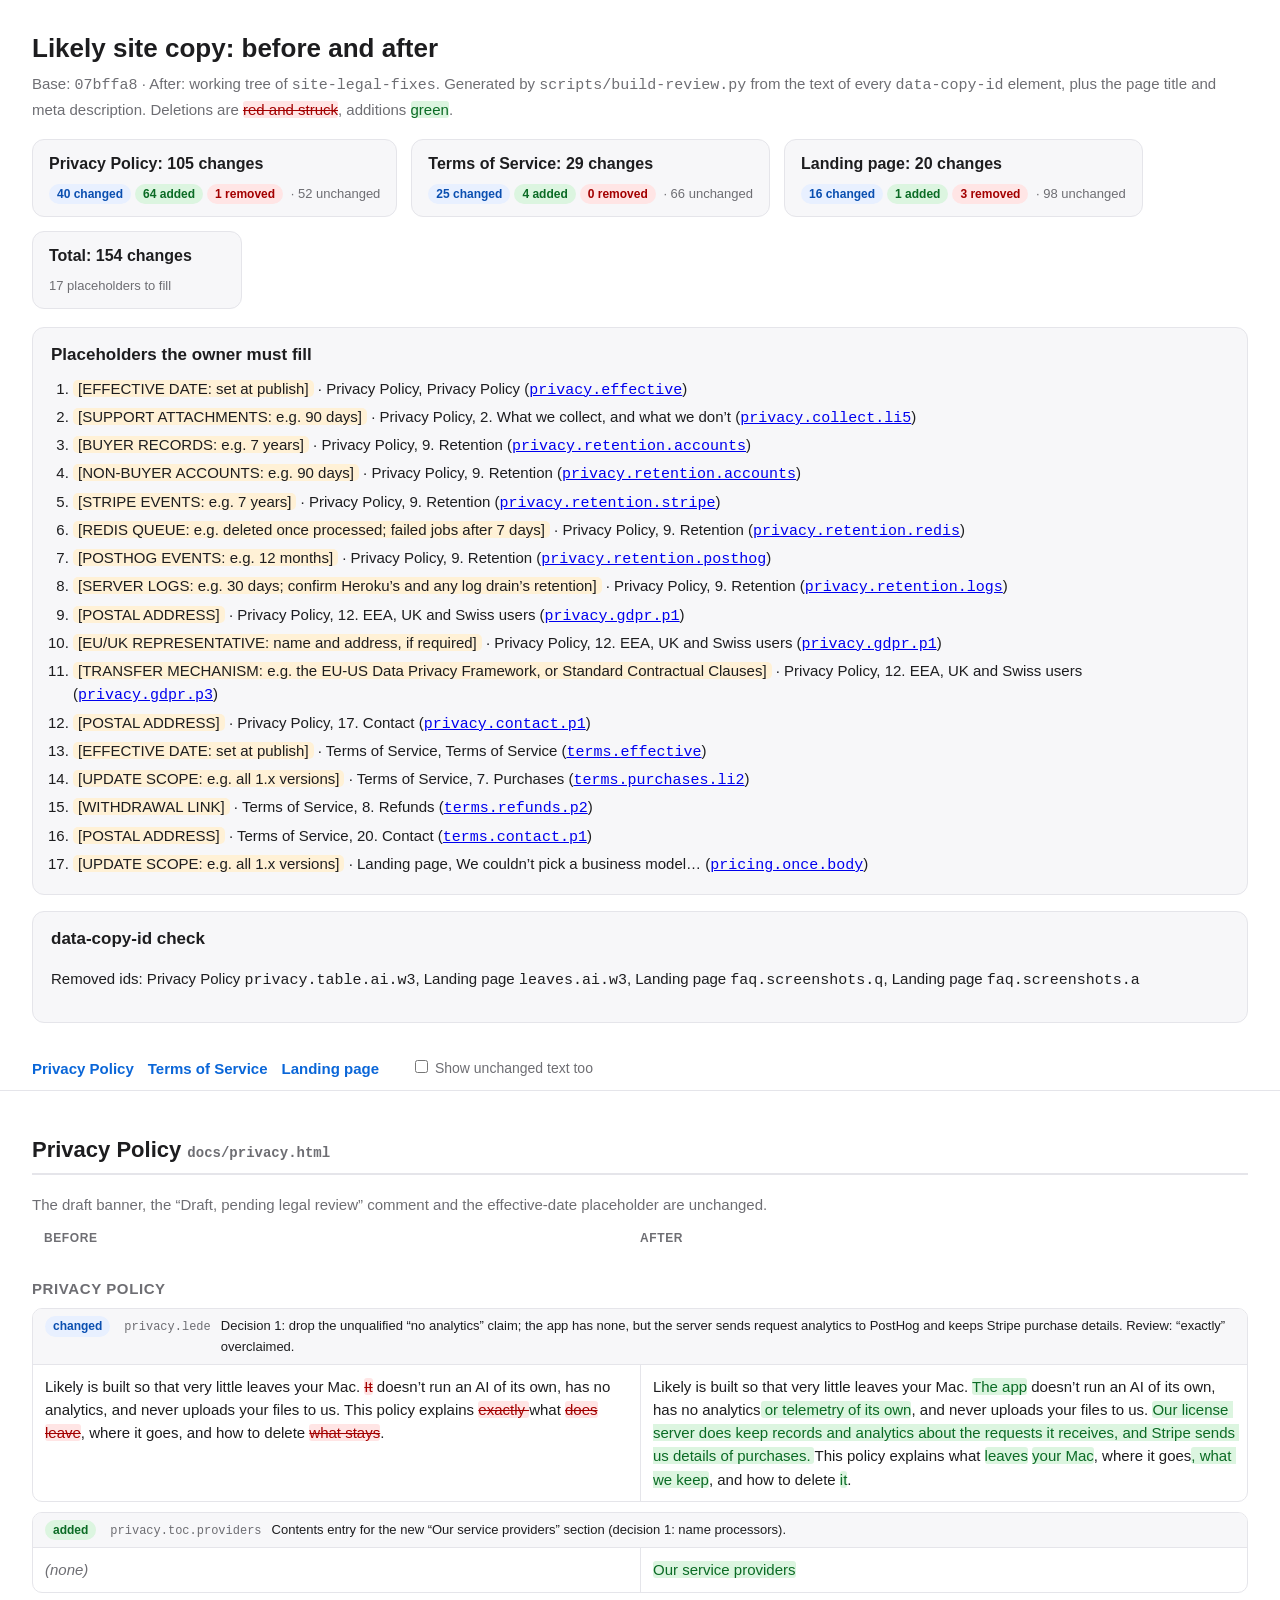
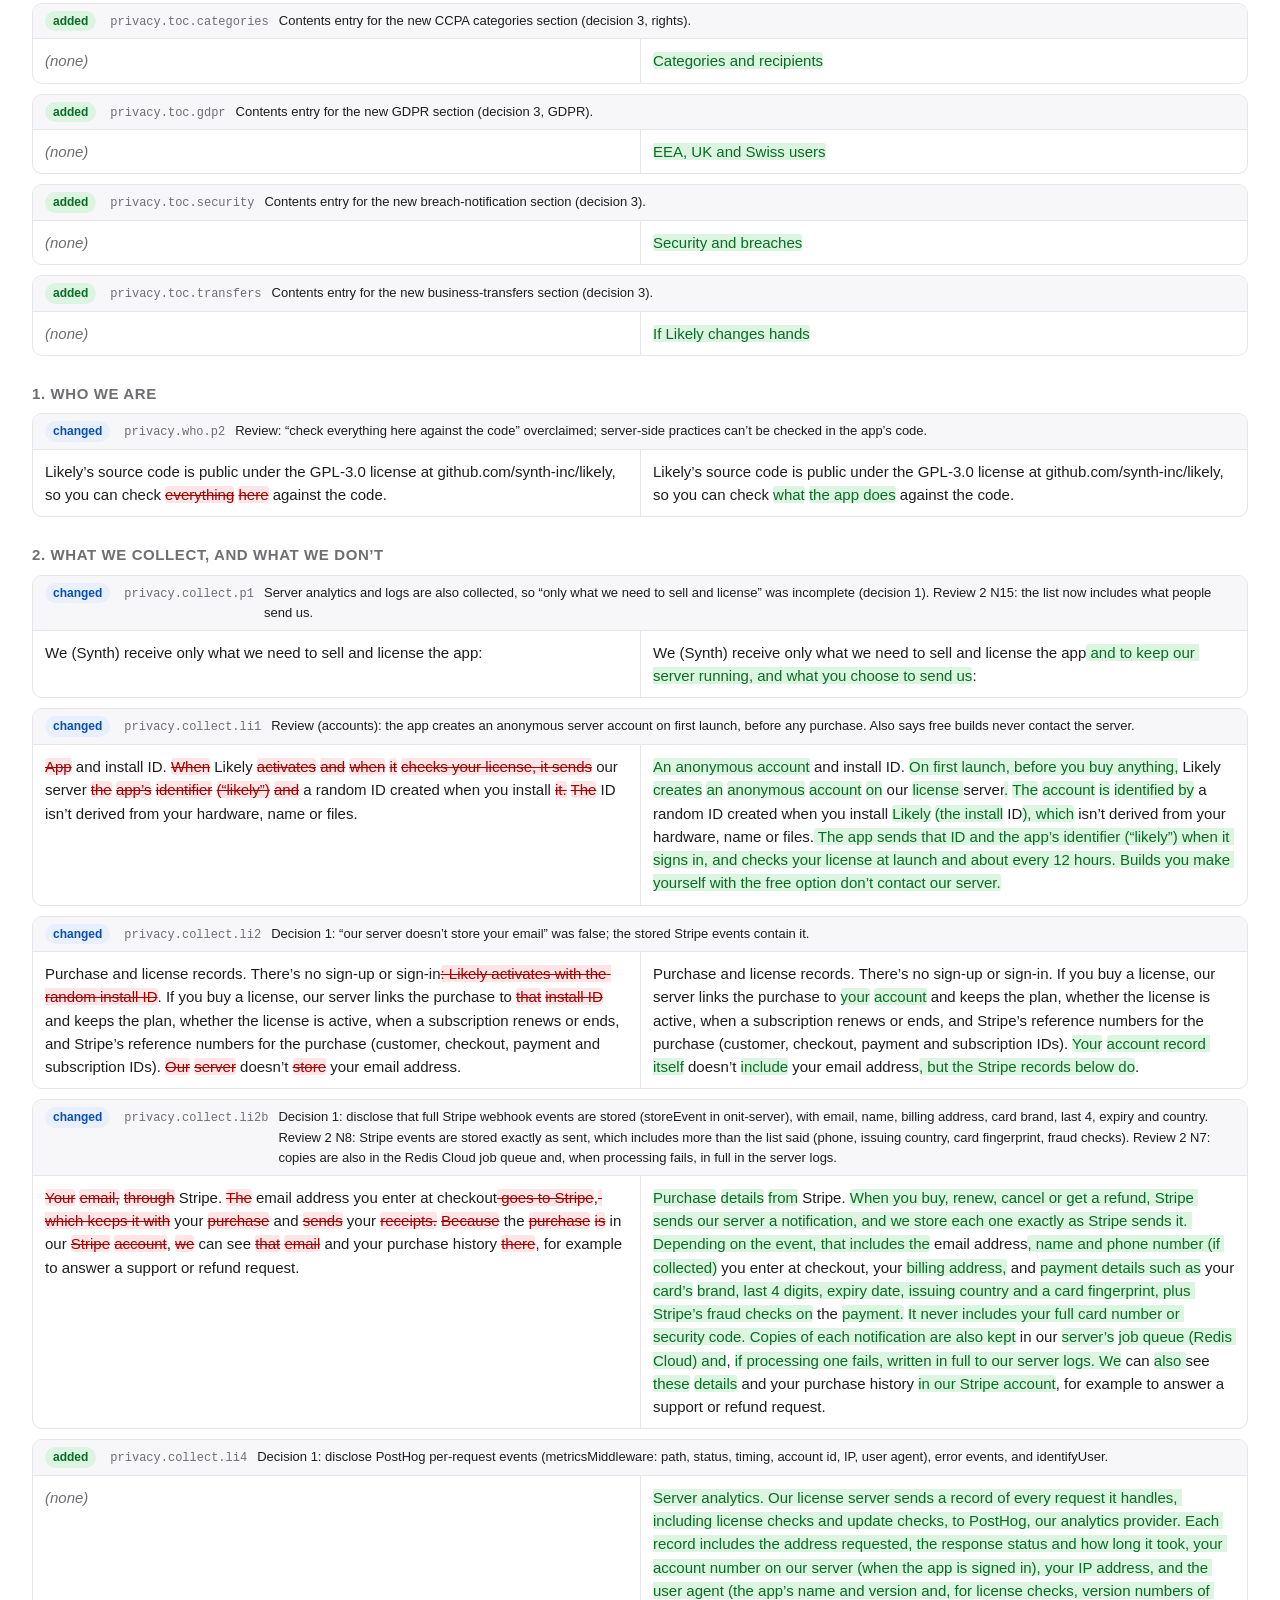
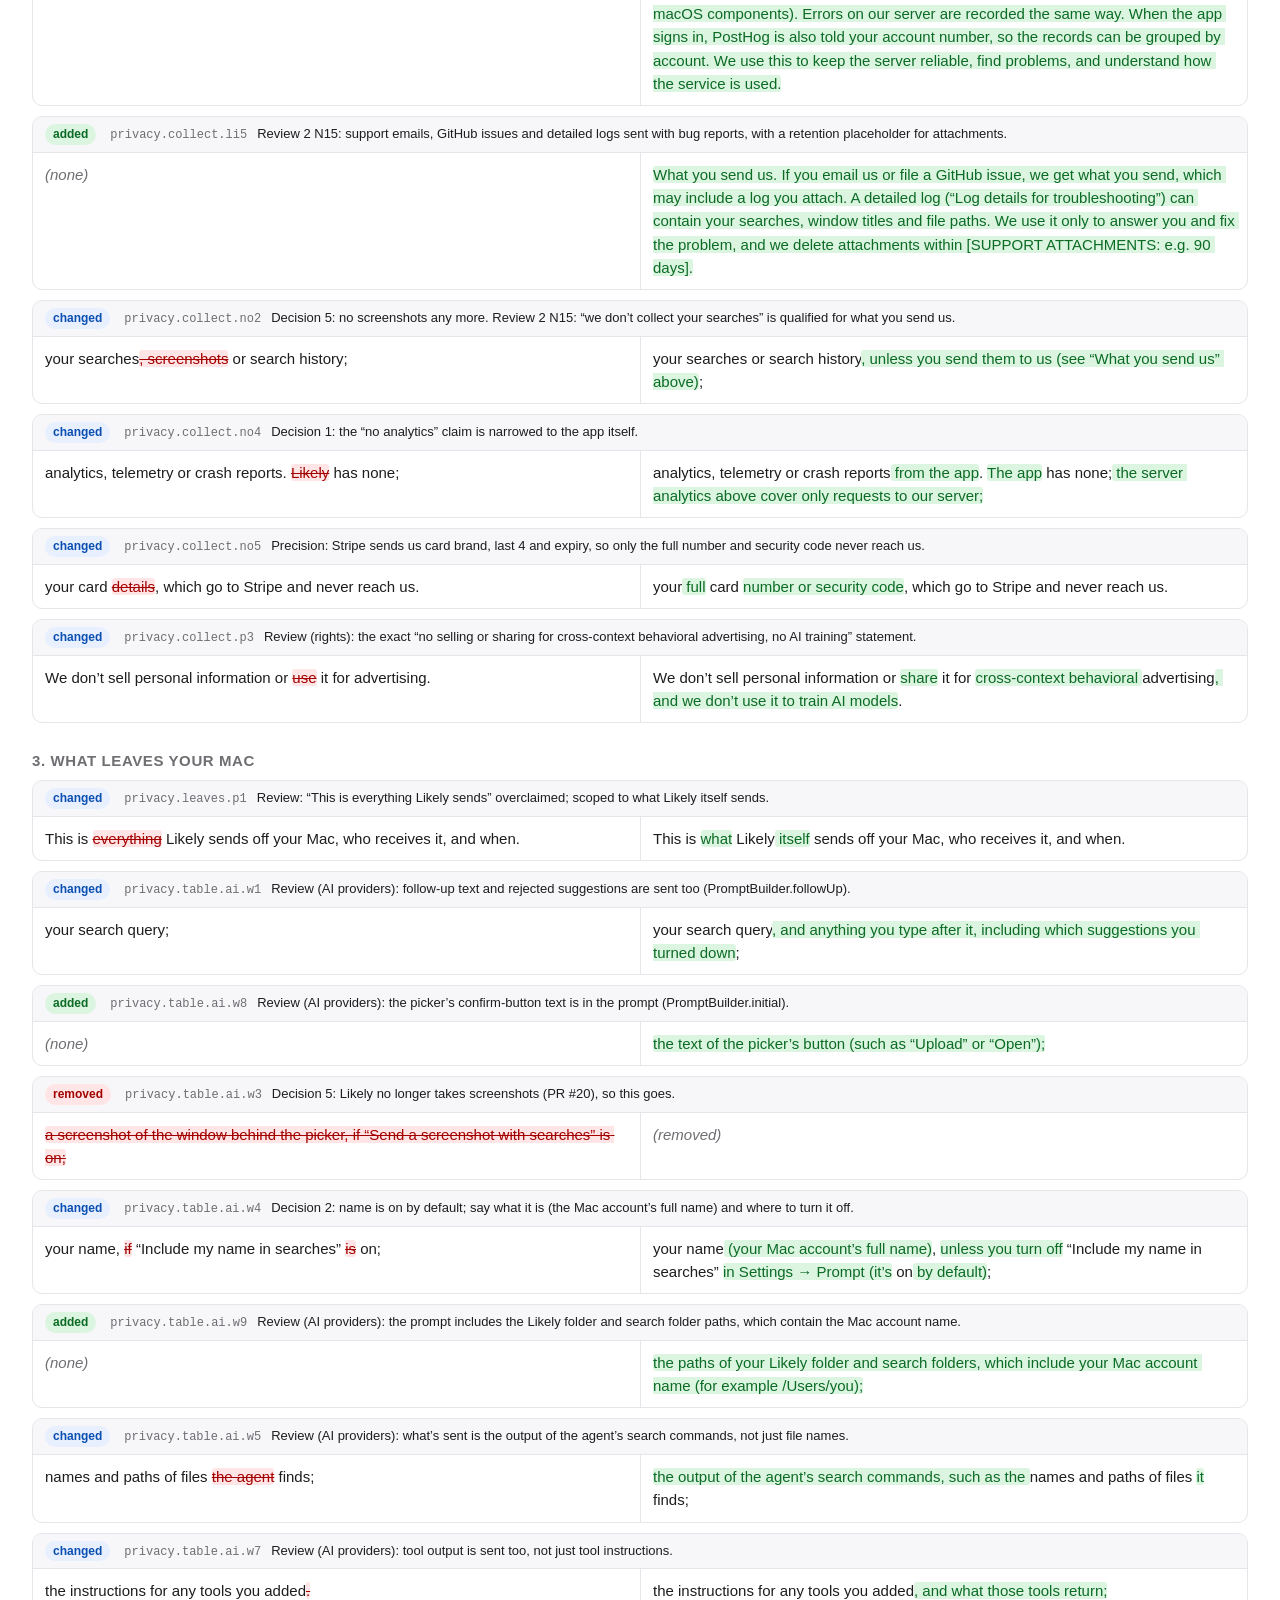
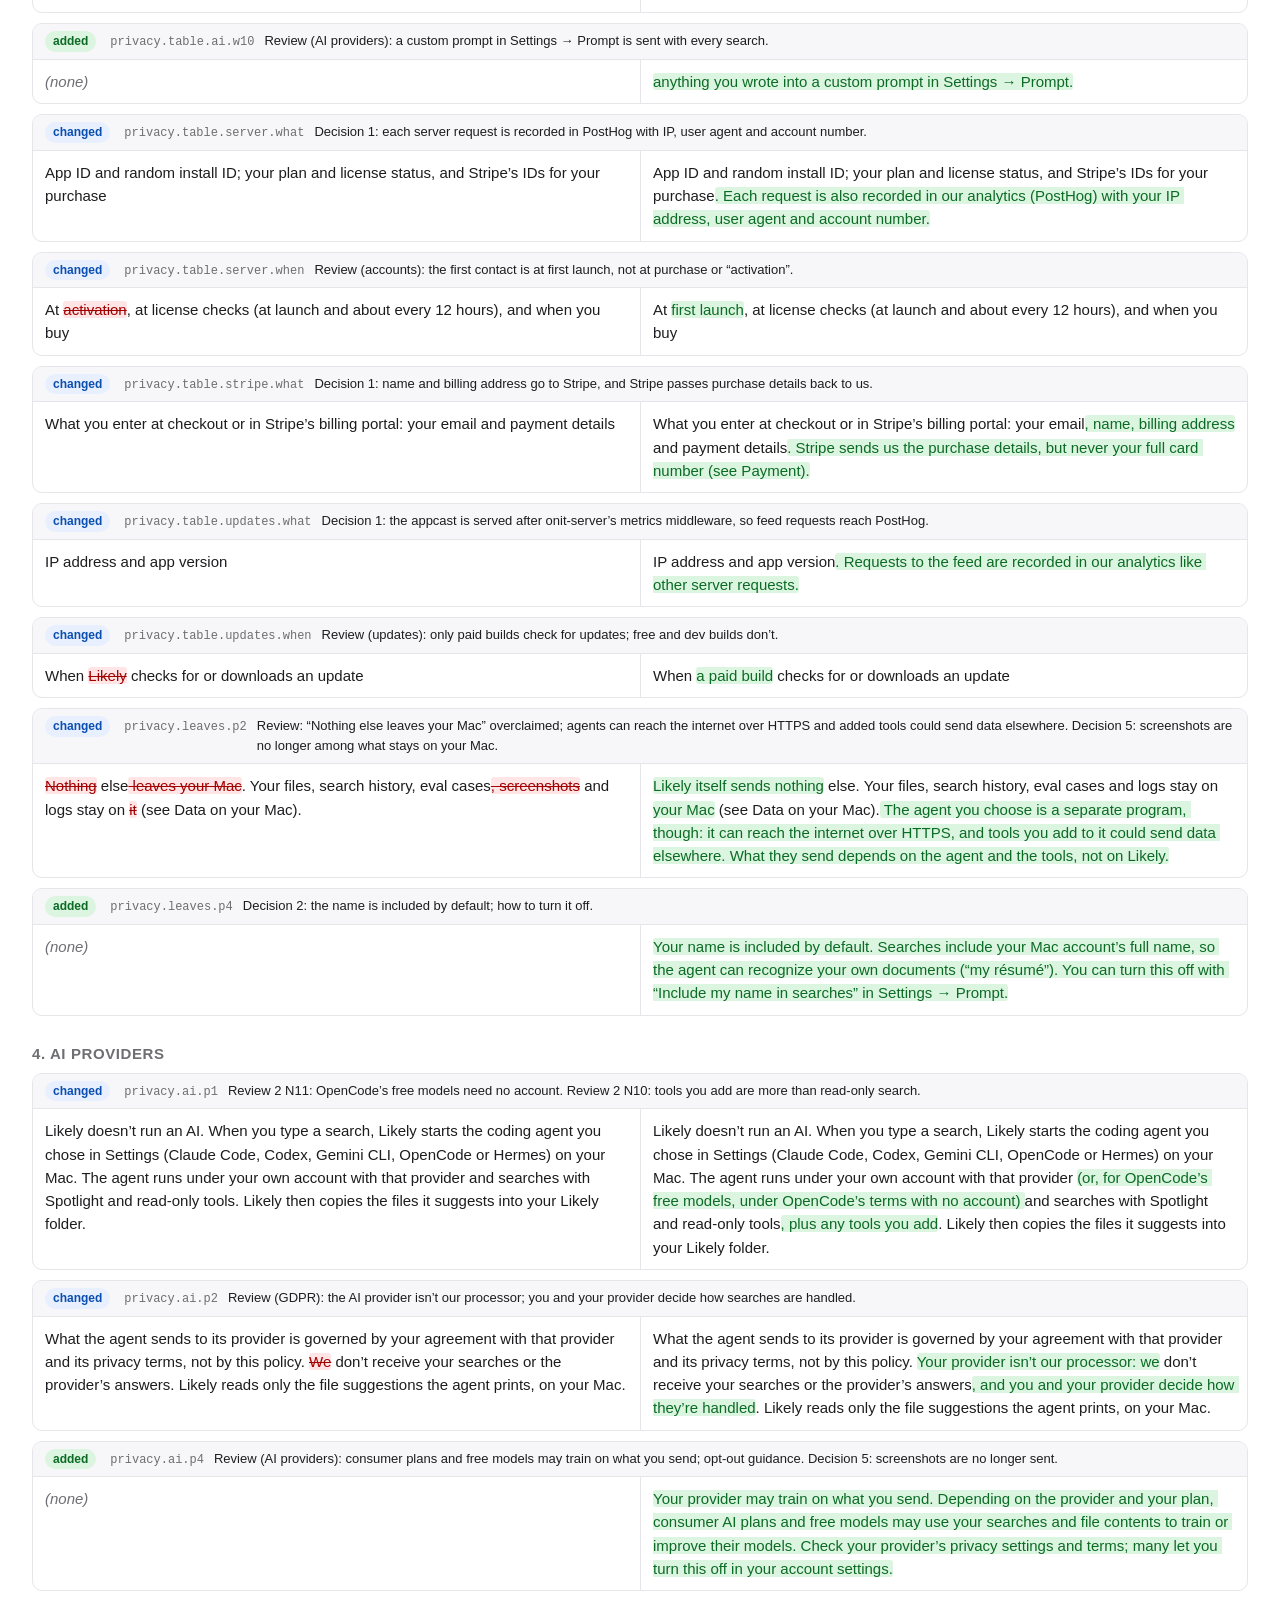
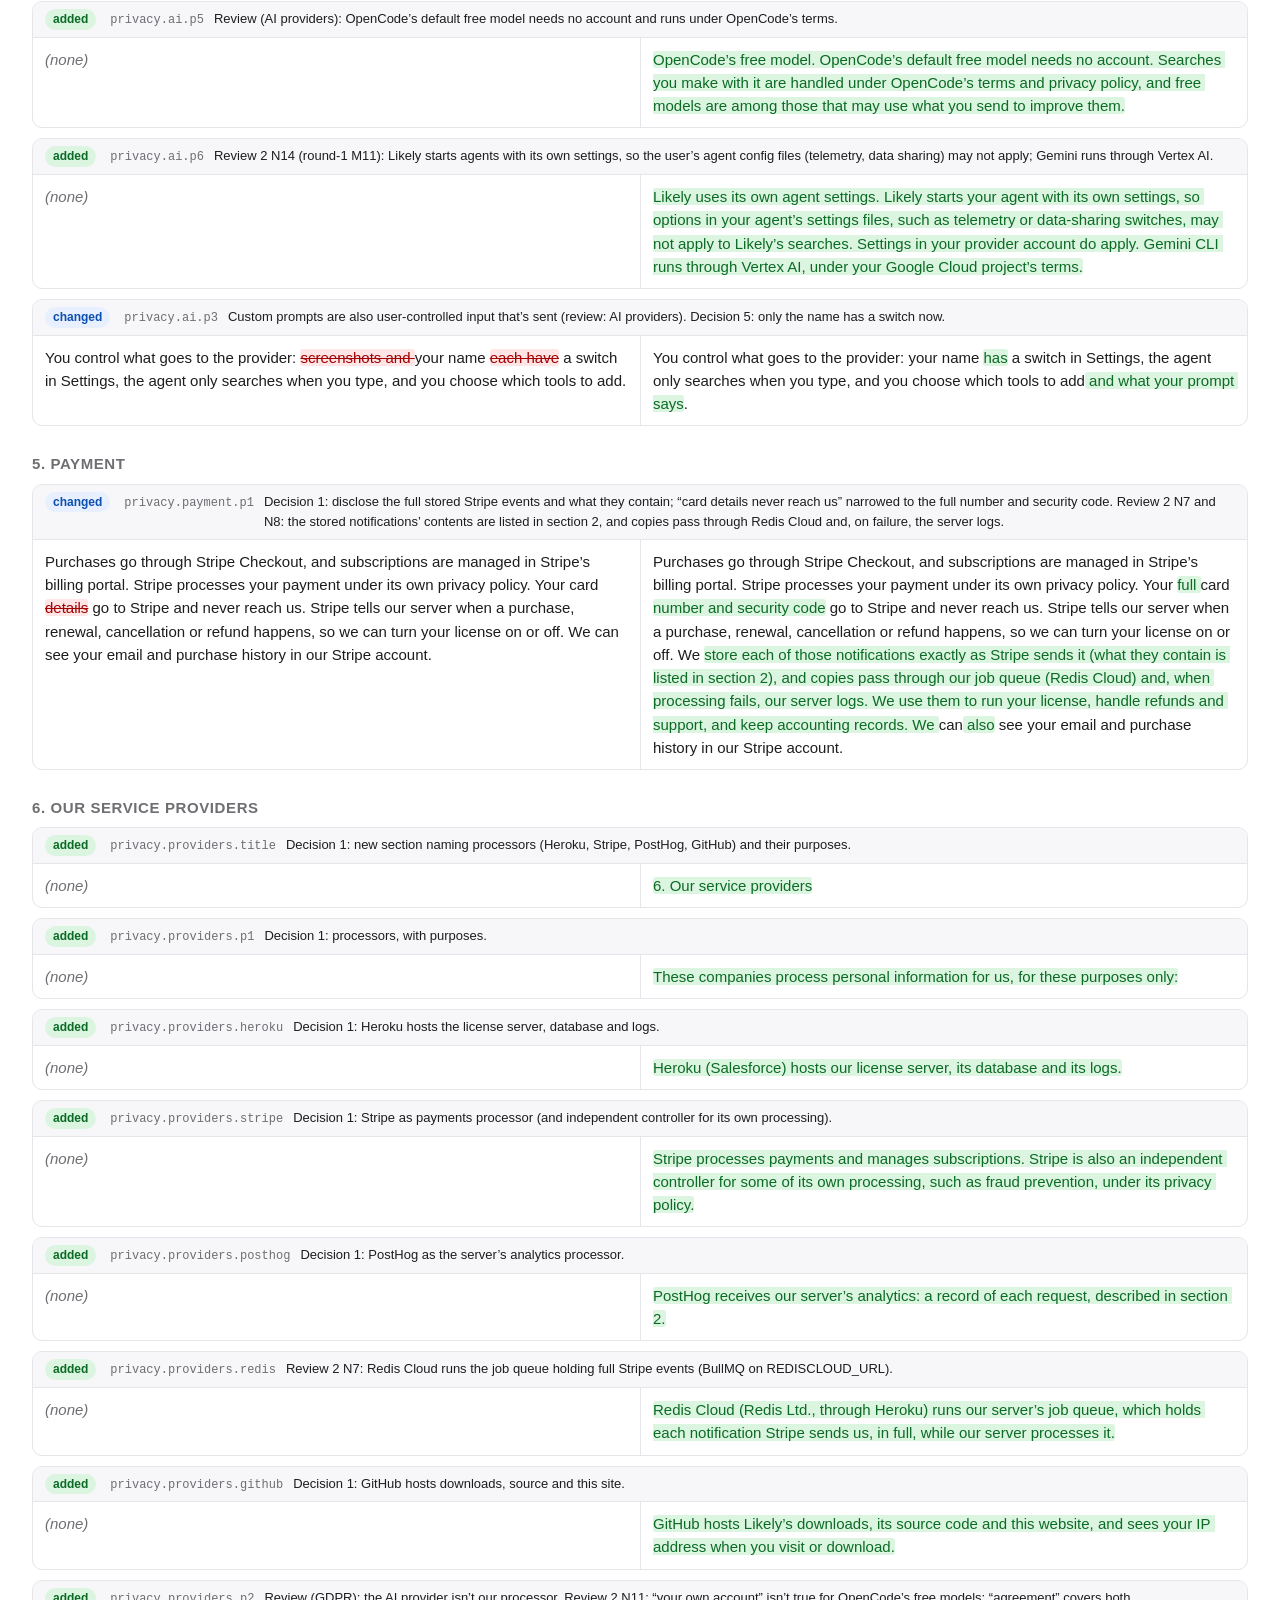
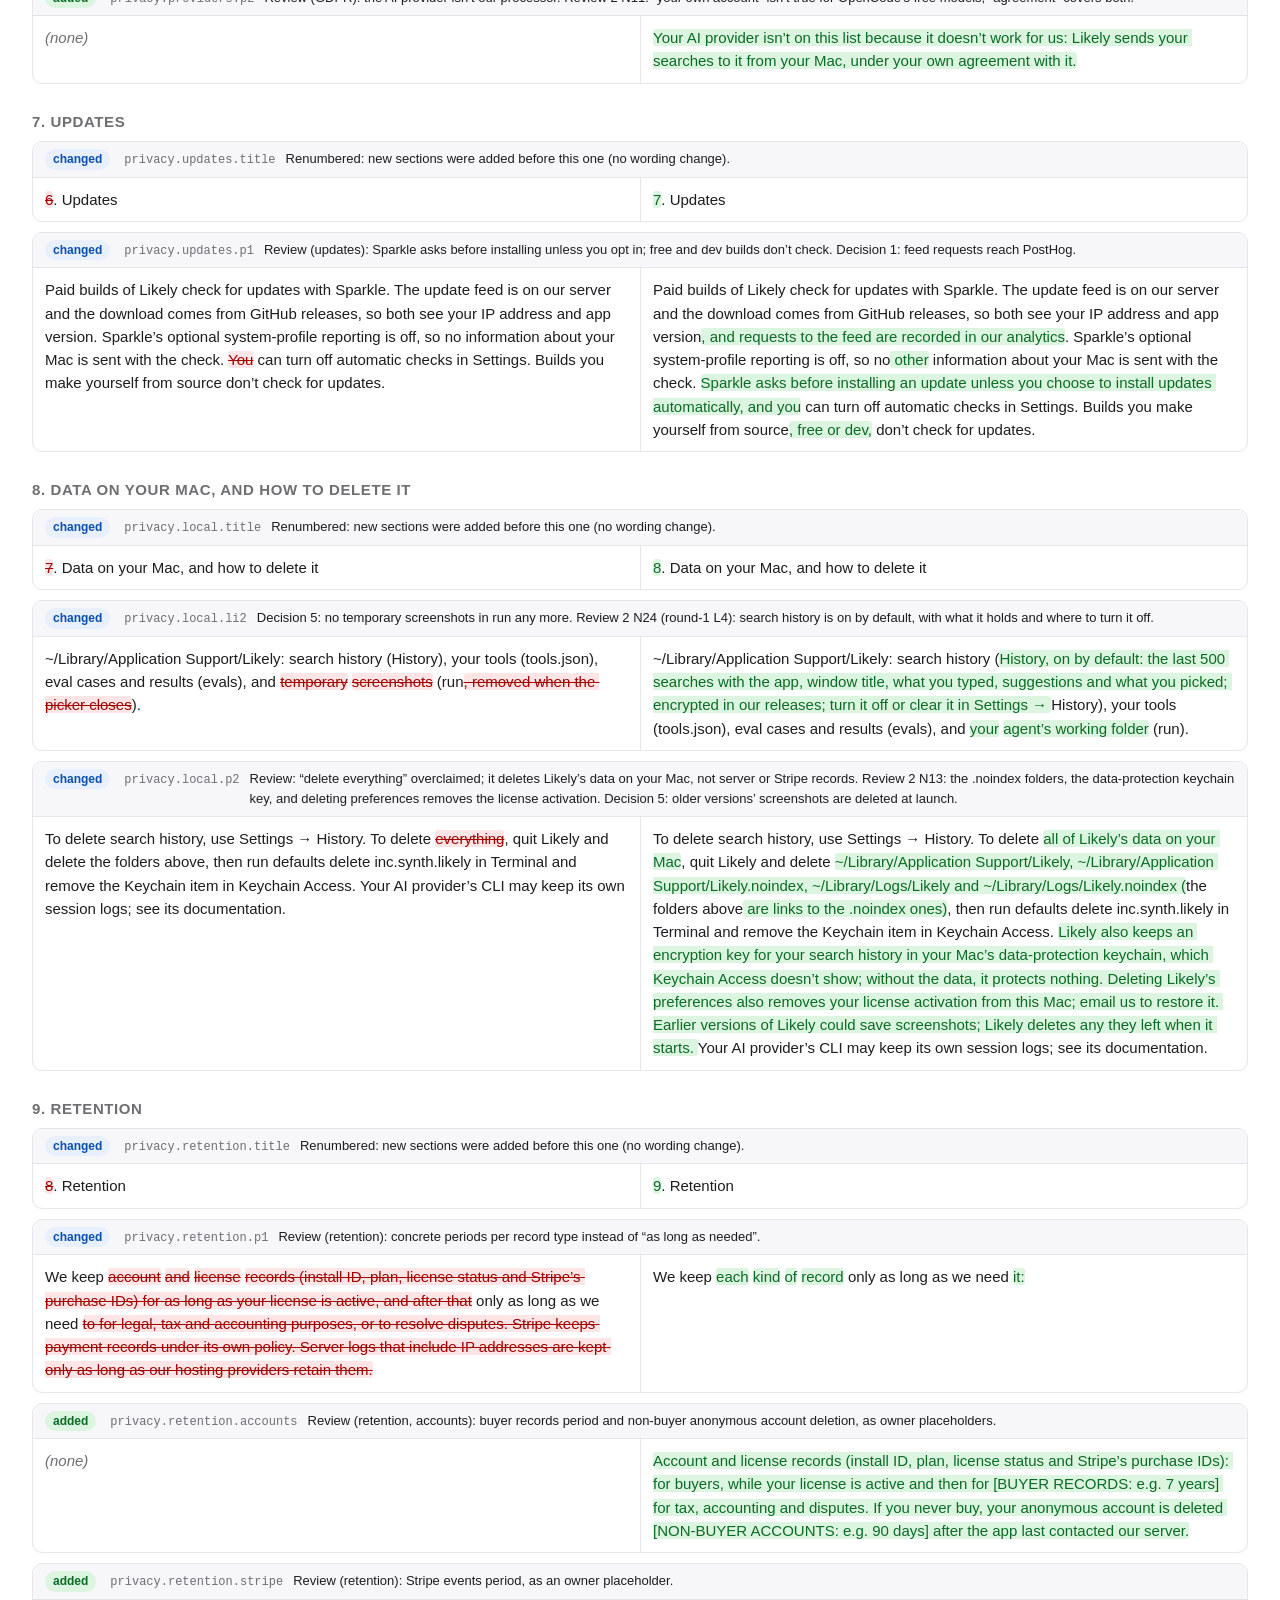
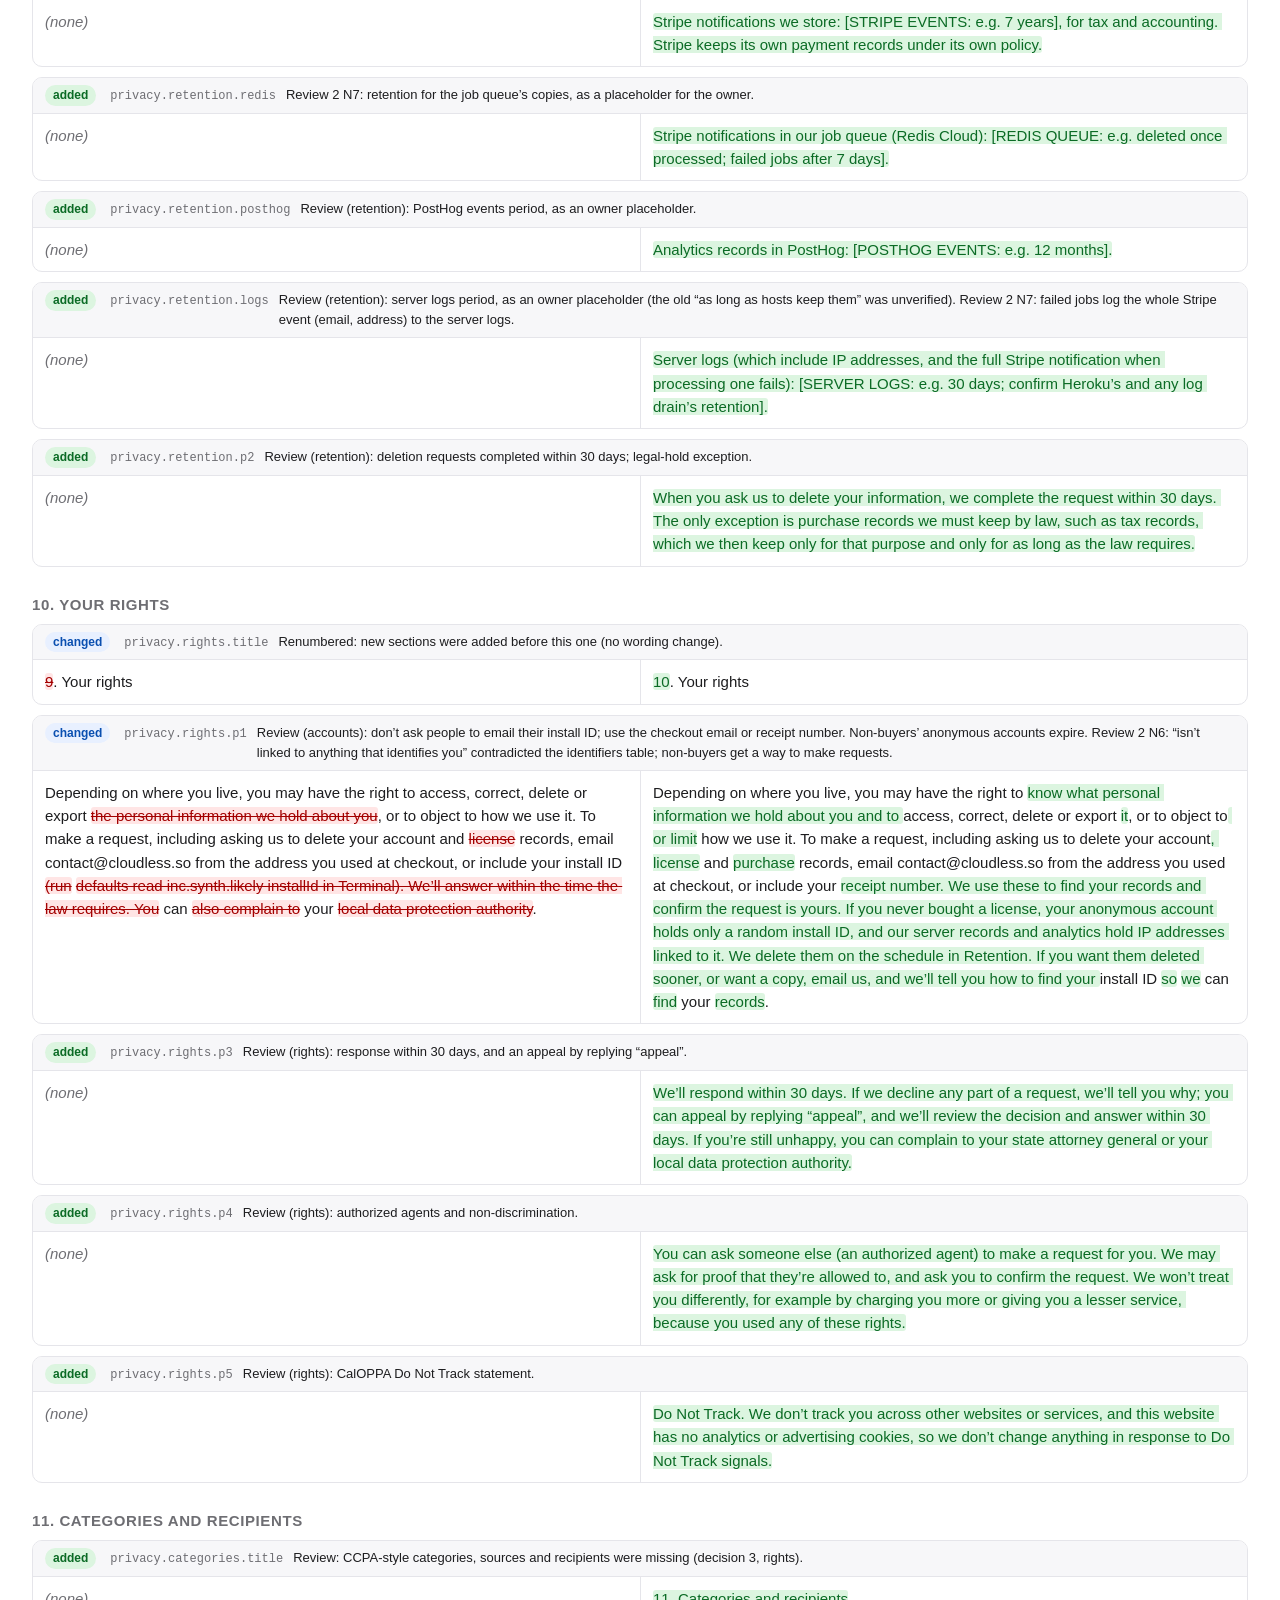
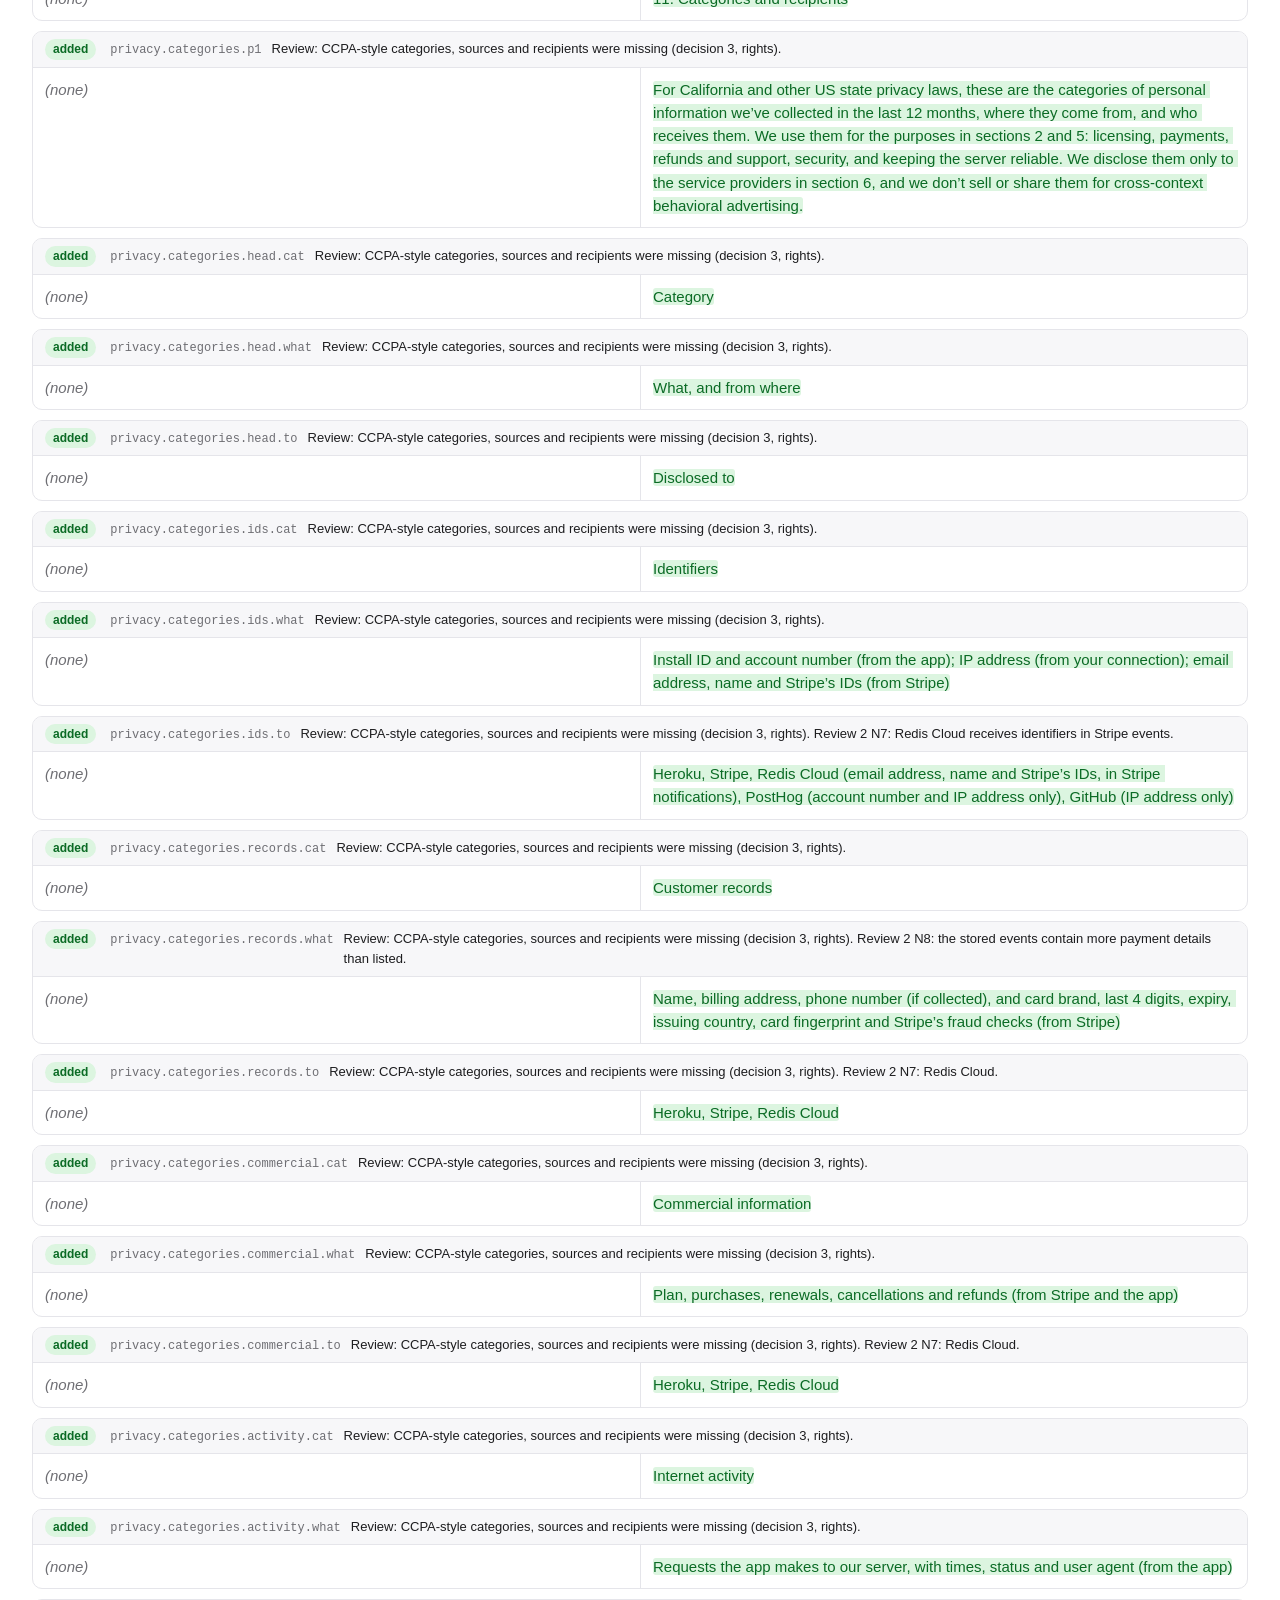
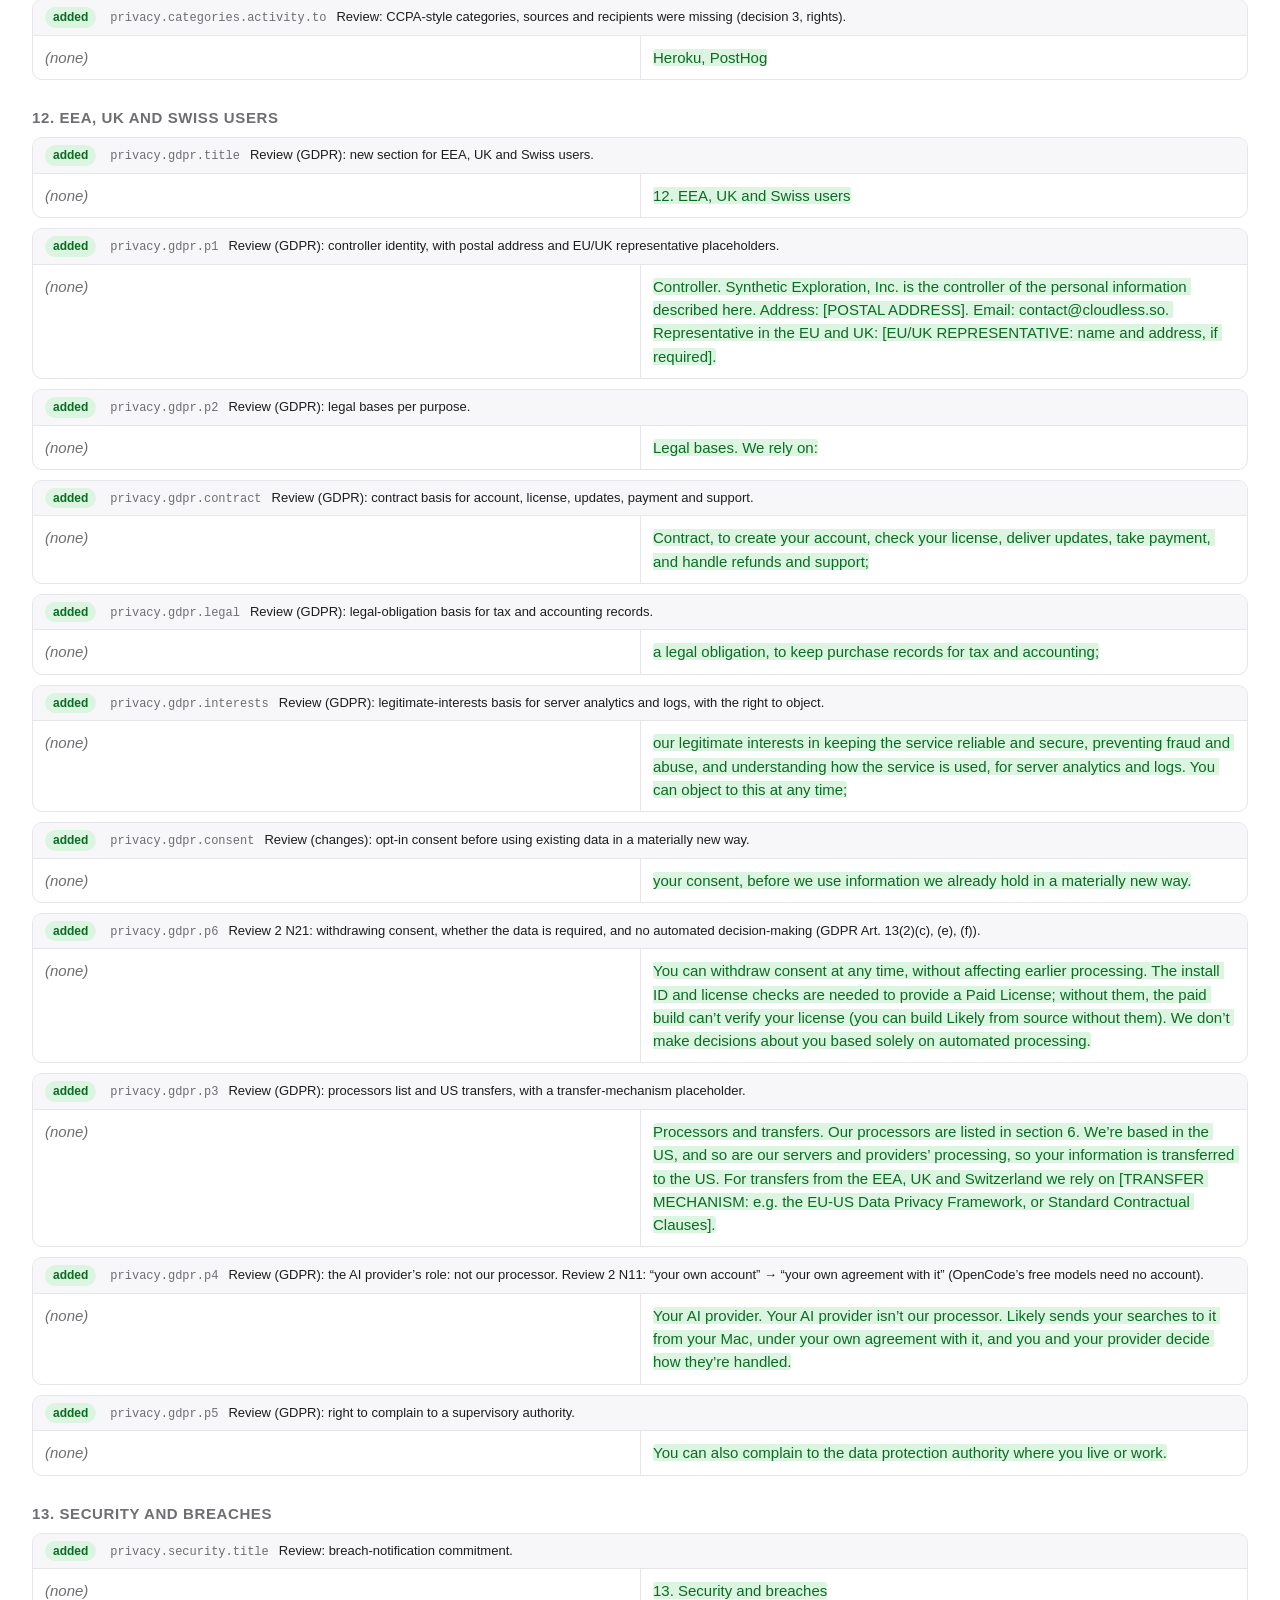
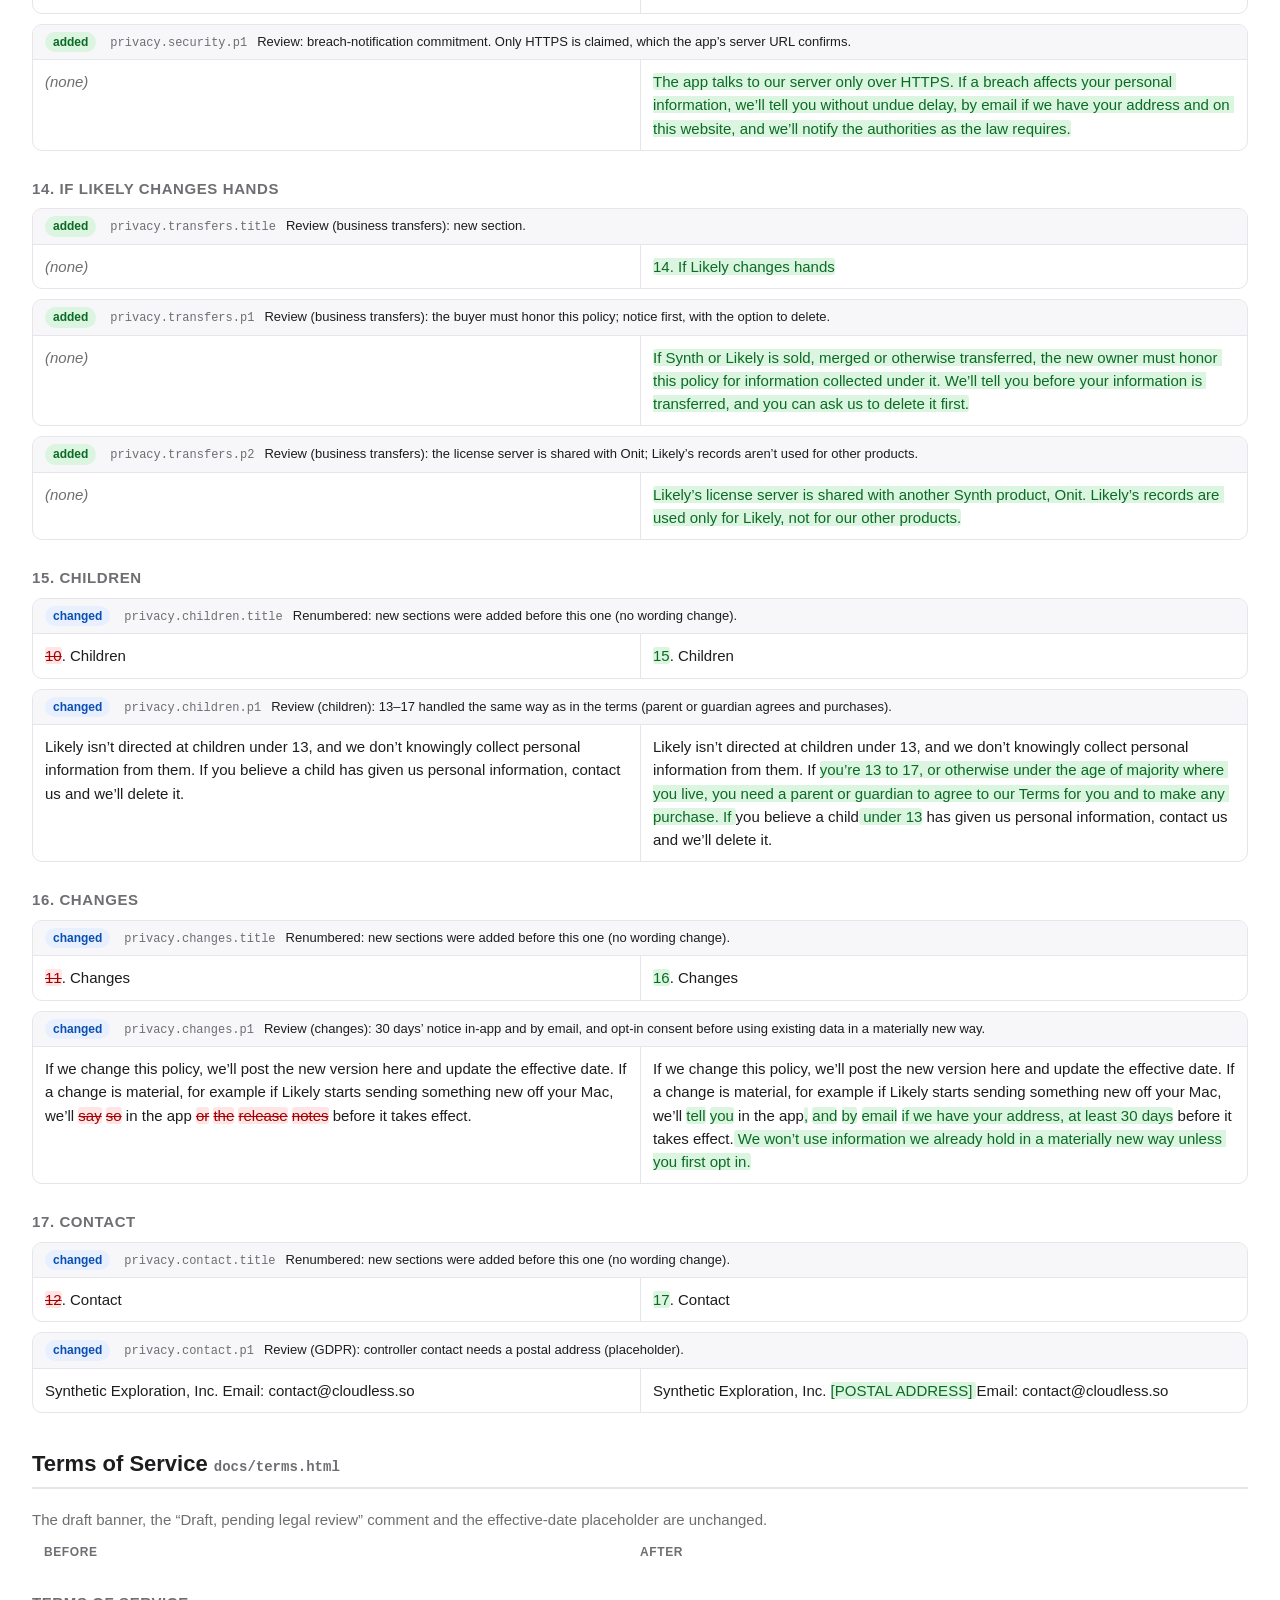
==== commit 56753ba6: "Site: remove screenshots; second legal review's wording fixes Screenshots are removed from the app (" ====
--- a/docs/review/index.html
+++ b/docs/review/index.html
@@ -51,7 +51,7 @@
 h3.sec.quiet { display: none; }
 body.show-unchanged h3.sec.quiet { display: block; }
 @media (max-width: 800px) { .row, .colhead { grid-template-columns: 1fr; } .row .col + .col { border-left: 0; border-top: 1px solid var(--line); } }
-</style></head><body><header class='top'><h1>Likely site copy: before and after</h1><p class='sub'>Base: <code>origin/site-privacy-terms</code> · After: working tree of <code>site-legal-fixes</code>. Generated by <code>scripts/build-review.py</code> from the text of every <code>data-copy-id</code> element, plus the page title and meta description. Deletions are <del>red and struck</del>, additions <ins>green</ins>.</p><div class='summary'><a class='stat' href='#page-privacy'><b>Privacy Policy: 98 changes</b><span class='n'><span class='pill changed'>38 changed</span><span class='pill added'>60 added</span><span class='pill removed'>0 removed</span> · 55 unchanged</span></a><a class='stat' href='#page-terms'><b>Terms of Service: 25 changes</b><span class='n'><span class='pill changed'>22 changed</span><span class='pill added'>3 added</span><span class='pill removed'>0 removed</span> · 69 unchanged</span></a><a class='stat' href='#page-index'><b>Landing page: 11 changes</b><span class='n'><span class='pill changed'>10 changed</span><span class='pill added'>1 added</span><span class='pill removed'>0 removed</span> · 107 unchanged</span></a><div class='stat'><b>Total: 134 changes</b><span class='n'>14 placeholders to fill</span></div></div><div class='box'><h2>Placeholders the owner must fill</h2><ol><li><span class='ph'>[EFFECTIVE DATE: set at publish]</span> · Privacy Policy, Privacy Policy (<a href='#privacy--privacy.effective'><code>privacy.effective</code></a>)</li><li><span class='ph'>[BUYER RECORDS: e.g. 7 years]</span> · Privacy Policy, 9. Retention (<a href='#privacy--privacy.retention.accounts'><code>privacy.retention.accounts</code></a>)</li><li><span class='ph'>[NON-BUYER ACCOUNTS: e.g. 90 days]</span> · Privacy Policy, 9. Retention (<a href='#privacy--privacy.retention.accounts'><code>privacy.retention.accounts</code></a>)</li><li><span class='ph'>[STRIPE EVENTS: e.g. 7 years]</span> · Privacy Policy, 9. Retention (<a href='#privacy--privacy.retention.stripe'><code>privacy.retention.stripe</code></a>)</li><li><span class='ph'>[POSTHOG EVENTS: e.g. 12 months]</span> · Privacy Policy, 9. Retention (<a href='#privacy--privacy.retention.posthog'><code>privacy.retention.posthog</code></a>)</li><li><span class='ph'>[SERVER LOGS: e.g. 30 days; confirm Heroku’s and any log drain’s retention]</span> · Privacy Policy, 9. Retention (<a href='#privacy--privacy.retention.logs'><code>privacy.retention.logs</code></a>)</li><li><span class='ph'>[POSTAL ADDRESS]</span> · Privacy Policy, 12. EEA, UK and Swiss users (<a href='#privacy--privacy.gdpr.p1'><code>privacy.gdpr.p1</code></a>)</li><li><span class='ph'>[EU/UK REPRESENTATIVE: name and address, if required]</span> · Privacy Policy, 12. EEA, UK and Swiss users (<a href='#privacy--privacy.gdpr.p1'><code>privacy.gdpr.p1</code></a>)</li><li><span class='ph'>[TRANSFER MECHANISM: e.g. the EU-US Data Privacy Framework, or Standard Contractual Clauses]</span> · Privacy Policy, 12. EEA, UK and Swiss users (<a href='#privacy--privacy.gdpr.p3'><code>privacy.gdpr.p3</code></a>)</li><li><span class='ph'>[POSTAL ADDRESS]</span> · Privacy Policy, 17. Contact (<a href='#privacy--privacy.contact.p1'><code>privacy.contact.p1</code></a>)</li><li><span class='ph'>[EFFECTIVE DATE: set at publish]</span> · Terms of Service, Terms of Service (<a href='#terms--terms.effective'><code>terms.effective</code></a>)</li><li><span class='ph'>[UPDATE SCOPE: e.g. all 1.x versions]</span> · Terms of Service, 7. Purchases (<a href='#terms--terms.purchases.li2'><code>terms.purchases.li2</code></a>)</li><li><span class='ph'>[POSTAL ADDRESS]</span> · Terms of Service, 20. Contact (<a href='#terms--terms.contact.p1'><code>terms.contact.p1</code></a>)</li><li><span class='ph'>[UPDATE SCOPE: e.g. all 1.x versions]</span> · Landing page, We couldn’t pick a business model… (<a href='#index--pricing.once.body'><code>pricing.once.body</code></a>)</li></ol></div><div class='box'><h2>data-copy-id check</h2><p>Every <code>data-copy-id</code> from the base is still present. New text has new ids (the rows marked <span class='pill added'>added</span>).</p></div></header><div class='controls'><nav><a href='#page-privacy'>Privacy Policy</a><a href='#page-terms'>Terms of Service</a><a href='#page-index'>Landing page</a></nav><label><input type='checkbox' id='unch'> Show unchanged text too</label></div><main><section class='page' id='page-privacy'><h2>Privacy Policy <code style='font-size:14px;color:var(--muted)'>docs/privacy.html</code></h2><p class='note'>The draft banner, the “Draft, pending legal review” comment and the effective-date placeholder are unchanged.</p><div class='colhead'><span>Before</span><span>After</span></div><h3 class='sec quiet'>Page metadata</h3><div class='row unchanged' id='privacy--meta.title'><div class='meta'><code>meta.title</code><span class='why'></span></div><div class='col'>Privacy Policy · Likely</div><div class='col'>Privacy Policy · Likely</div></div><div class='row unchanged' id='privacy--meta.description'><div class='meta'><code>meta.description</code><span class='why'></span></div><div class='col'>What Likely sends, where it goes, and what stays on your Mac.</div><div class='col'>What Likely sends, where it goes, and what stays on your Mac.</div></div><h3 class='sec quiet'>Header</h3><div class='row unchanged' id='privacy--nav.brand'><div class='meta'><code>nav.brand</code><span class='why'></span></div><div class='col'>Likely</div><div class='col'>Likely</div></div><div class='row unchanged' id='privacy--nav.pricing'><div class='meta'><code>nav.pricing</code><span class='why'></span></div><div class='col'>Pricing</div><div class='col'>Pricing</div></div><div class='row unchanged' id='privacy--nav.terms'><div class='meta'><code>nav.terms</code><span class='why'></span></div><div class='col'>Terms</div><div class='col'>Terms</div></div><div class='row unchanged' id='privacy--nav.github'><div class='meta'><code>nav.github</code><span class='why'></span></div><div class='col'>GitHub</div><div class='col'>GitHub</div></div><div class='row unchanged' id='privacy--privacy.draft'><div class='meta'><code>privacy.draft</code><span class='why'></span></div><div class='col'>Draft, pending legal review. This policy hasn’t been reviewed by a lawyer yet and may change before it takes effect.</div><div class='col'>Draft, pending legal review. This policy hasn’t been reviewed by a lawyer yet and may change before it takes effect.</div></div><h3 class='sec'>Privacy Policy</h3><div class='row unchanged' id='privacy--privacy.title'><div class='meta'><code>privacy.title</code><span class='why'></span></div><div class='col'>Privacy Policy</div><div class='col'>Privacy Policy</div></div><div class='row unchanged' id='privacy--privacy.effective'><div class='meta'><code>privacy.effective</code><span class='why'></span></div><div class='col'>Effective date: [EFFECTIVE DATE: set at publish]</div><div class='col'>Effective date: [EFFECTIVE DATE: set at publish]</div></div><div class='row changed' id='privacy--privacy.lede'><div class='meta'><span class='pill changed'>changed</span><code>privacy.lede</code><span class='why'>Decision 1: drop the unqualified “no analytics” claim; the app has none, but the server sends request analytics to PostHog and keeps Stripe purchase details. Review: “exactly” overclaimed.</span></div><div class='col'>Likely is built so that very little leaves your Mac. <del>It</del> doesn’t run an AI of its own, has no analytics, and never uploads your files to us. This policy explains <del>exactly </del>what <del>does</del> <del>leave</del>, where it goes, and how to delete <del>what stays</del>.</div><div class='col'>Likely is built so that very little leaves your Mac. <ins>The app</ins> doesn’t run an AI of its own, has no analytics<ins> or telemetry of its own</ins>, and never uploads your files to us. <ins>Our license server does keep records and analytics about the requests it receives, and Stripe sends us details of purchases. </ins>This policy explains what <ins>leaves</ins> <ins>your Mac</ins>, where it goes<ins>, what we keep</ins>, and how to delete <ins>it</ins>.</div></div><div class='row unchanged' id='privacy--privacy.toc.who'><div class='meta'><code>privacy.toc.who</code><span class='why'></span></div><div class='col'>Who we are</div><div class='col'>Who we are</div></div><div class='row unchanged' id='privacy--privacy.toc.collect'><div class='meta'><code>privacy.toc.collect</code><span class='why'></span></div><div class='col'>What we collect, and what we don’t</div><div class='col'>What we collect, and what we don’t</div></div><div class='row unchanged' id='privacy--privacy.toc.leaves'><div class='meta'><code>privacy.toc.leaves</code><span class='why'></span></div><div class='col'>What leaves your Mac</div><div class='col'>What leaves your Mac</div></div><div class='row unchanged' id='privacy--privacy.toc.ai'><div class='meta'><code>privacy.toc.ai</code><span class='why'></span></div><div class='col'>AI providers</div><div class='col'>AI providers</div></div><div class='row unchanged' id='privacy--privacy.toc.payment'><div class='meta'><code>privacy.toc.payment</code><span class='why'></span></div><div class='col'>Payment</div><div class='col'>Payment</div></div><div class='row added' id='privacy--privacy.toc.providers'><div class='meta'><span class='pill added'>added</span><code>privacy.toc.providers</code><span class='why'>Contents entry for the new “Our service providers” section (decision 1: name processors).</span></div><div class='col empty'>(none)</div><div class='col'><ins>Our service providers</ins></div></div><div class='row unchanged' id='privacy--privacy.toc.updates'><div class='meta'><code>privacy.toc.updates</code><span class='why'></span></div><div class='col'>Updates</div><div class='col'>Updates</div></div><div class='row unchanged' id='privacy--privacy.toc.local'><div class='meta'><code>privacy.toc.local</code><span class='why'></span></div><div class='col'>Data on your Mac</div><div class='col'>Data on your Mac</div></div><div class='row unchanged' id='privacy--privacy.toc.retention'><div class='meta'><code>privacy.toc.retention</code><span class='why'></span></div><div class='col'>Retention</div><div class='col'>Retention</div></div><div class='row unchanged' id='privacy--privacy.toc.rights'><div class='meta'><code>privacy.toc.rights</code><span class='why'></span></div><div class='col'>Your rights</div><div class='col'>Your rights</div></div><div class='row added' id='privacy--privacy.toc.categories'><div class='meta'><span class='pill added'>added</span><code>privacy.toc.categories</code><span class='why'>Contents entry for the new CCPA categories section (decision 3, rights).</span></div><div class='col empty'>(none)</div><div class='col'><ins>Categories and recipients</ins></div></div><div class='row added' id='privacy--privacy.toc.gdpr'><div class='meta'><span class='pill added'>added</span><code>privacy.toc.gdpr</code><span class='why'>Contents entry for the new GDPR section (decision 3, GDPR).</span></div><div class='col empty'>(none)</div><div class='col'><ins>EEA, UK and Swiss users</ins></div></div><div class='row added' id='privacy--privacy.toc.security'><div class='meta'><span class='pill added'>added</span><code>privacy.toc.security</code><span class='why'>Contents entry for the new breach-notification section (decision 3).</span></div><div class='col empty'>(none)</div><div class='col'><ins>Security and breaches</ins></div></div><div class='row added' id='privacy--privacy.toc.transfers'><div class='meta'><span class='pill added'>added</span><code>privacy.toc.transfers</code><span class='why'>Contents entry for the new business-transfers section (decision 3).</span></div><div class='col empty'>(none)</div><div class='col'><ins>If Likely changes hands</ins></div></div><div class='row unchanged' id='privacy--privacy.toc.children'><div class='meta'><code>privacy.toc.children</code><span class='why'></span></div><div class='col'>Children</div><div class='col'>Children</div></div><div class='row unchanged' id='privacy--privacy.toc.changes'><div class='meta'><code>privacy.toc.changes</code><span class='why'></span></div><div class='col'>Changes</div><div class='col'>Changes</div></div><div class='row unchanged' id='privacy--privacy.toc.contact'><div class='meta'><code>privacy.toc.contact</code><span class='why'></span></div><div class='col'>Contact</div><div class='col'>Contact</div></div><h3 class='sec'>1. Who we are</h3><div class='row unchanged' id='privacy--privacy.who.title'><div class='meta'><code>privacy.who.title</code><span class='why'></span></div><div class='col'>1. Who we are</div><div class='col'>1. Who we are</div></div><div class='row unchanged' id='privacy--privacy.who.p1'><div class='meta'><code>privacy.who.p1</code><span class='why'></span></div><div class='col'>Likely is a macOS menu bar app made by Synthetic Exploration, Inc., a Delaware corporation (“Synth”, “we”, “us”). This policy covers the Likely app, its license and update services, and this website (synth-inc.github.io/likely). Our Terms of Service cover your use of the paid app and services.</div><div class='col'>Likely is a macOS menu bar app made by Synthetic Exploration, Inc., a Delaware corporation (“Synth”, “we”, “us”). This policy covers the Likely app, its license and update services, and this website (synth-inc.github.io/likely). Our Terms of Service cover your use of the paid app and services.</div></div><div class='row changed' id='privacy--privacy.who.p2'><div class='meta'><span class='pill changed'>changed</span><code>privacy.who.p2</code><span class='why'>Review: “check everything here against the code” overclaimed; server-side practices can’t be checked in the app’s code.</span></div><div class='col'>Likely’s source code is public under the GPL-3.0 license at github.com/synth-inc/likely, so you can check <del>everything</del> <del>here</del> against the code.</div><div class='col'>Likely’s source code is public under the GPL-3.0 license at github.com/synth-inc/likely, so you can check <ins>what</ins> <ins>the app does</ins> against the code.</div></div><h3 class='sec'>2. What we collect, and what we don’t</h3><div class='row unchanged' id='privacy--privacy.collect.title'><div class='meta'><code>privacy.collect.title</code><span class='why'></span></div><div class='col'>2. What we collect, and what we don’t</div><div class='col'>2. What we collect, and what we don’t</div></div><div class='row changed' id='privacy--privacy.collect.p1'><div class='meta'><span class='pill changed'>changed</span><code>privacy.collect.p1</code><span class='why'>Server analytics and logs are also collected, so “only what we need to sell and license” was incomplete (decision 1).</span></div><div class='col'>We (Synth) receive only what we need to sell and license the app:</div><div class='col'>We (Synth) receive only what we need to sell and license the app<ins> and to keep our server running</ins>:</div></div><div class='row changed' id='privacy--privacy.collect.li1'><div class='meta'><span class='pill changed'>changed</span><code>privacy.collect.li1</code><span class='why'>Review (accounts): the app creates an anonymous server account on first launch, before any purchase. Also says free builds never contact the server.</span></div><div class='col'><del>App</del> and install ID. <del>When</del> Likely <del>activates</del> <del>and</del> <del>when</del> <del>it</del> <del>checks your license, it sends</del> our server <del>the</del> <del>app’s</del> <del>identifier</del> <del>(“likely”)</del> <del>and</del> a random ID created when you install <del>it.</del> <del>The</del> ID isn’t derived from your hardware, name or files.</div><div class='col'><ins>An anonymous account</ins> and install ID. <ins>On first launch, before you buy anything,</ins> Likely <ins>creates</ins> <ins>an</ins> <ins>anonymous</ins> <ins>account</ins> <ins>on</ins> our <ins>license </ins>server<ins>.</ins> <ins>The</ins> <ins>account</ins> <ins>is</ins> <ins>identified</ins> <ins>by</ins> a random ID created when you install <ins>Likely</ins> <ins>(the install</ins> ID<ins>), which</ins> isn’t derived from your hardware, name or files.<ins> The app sends that ID and the app’s identifier (“likely”) when it signs in, and checks your license at launch and about every 12 hours. Builds you make yourself with the free option don’t contact our server.</ins></div></div><div class='row changed' id='privacy--privacy.collect.li2'><div class='meta'><span class='pill changed'>changed</span><code>privacy.collect.li2</code><span class='why'>Decision 1: “our server doesn’t store your email” was false; the stored Stripe events contain it.</span></div><div class='col'>Purchase and license records. There’s no sign-up or sign-in<del>: Likely activates with the random install ID</del>. If you buy a license, our server links the purchase to <del>that</del> <del>install ID</del> and keeps the plan, whether the license is active, when a subscription renews or ends, and Stripe’s reference numbers for the purchase (customer, checkout, payment and subscription IDs). <del>Our</del> <del>server</del> doesn’t <del>store</del> your email address.</div><div class='col'>Purchase and license records. There’s no sign-up or sign-in. If you buy a license, our server links the purchase to <ins>your</ins> <ins>account</ins> and keeps the plan, whether the license is active, when a subscription renews or ends, and Stripe’s reference numbers for the purchase (customer, checkout, payment and subscription IDs). <ins>Your</ins> <ins>account record itself</ins> doesn’t <ins>include</ins> your email address<ins>, but the Stripe records below do</ins>.</div></div><div class='row changed' id='privacy--privacy.collect.li2b'><div class='meta'><span class='pill changed'>changed</span><code>privacy.collect.li2b</code><span class='why'>Decision 1: disclose that full Stripe webhook events are stored (storeEvent in onit-server), with email, name, billing address, card brand, last 4, expiry and country.</span></div><div class='col'><del>Your</del> <del>email,</del> <del>through</del> Stripe. <del>The</del> email address you enter at checkout<del> goes to Stripe</del>,<del> which keeps it with</del> your <del>purchase</del> and <del>sends</del> your <del>receipts</del>. <del>Because</del> <del>the</del> <del>purchase</del> <del>is</del> <del>in</del> <del>our</del> <del>Stripe</del> <del>account,</del> <del>we</del> can see <del>that</del> <del>email</del> and your purchase history <del>there</del>, for example to answer a support or refund request.</div><div class='col'><ins>Purchase</ins> <ins>details</ins> <ins>from</ins> Stripe. <ins>When you buy, renew, cancel or get a refund, Stripe sends our server a notification, and we store each one in full. These include the</ins> email address<ins> and name</ins> you enter at checkout, your <ins>billing address</ins> and <ins>country, and</ins> your <ins>card’s brand, last 4 digits and expiry date</ins>. <ins>They</ins> <ins>never</ins> <ins>include</ins> <ins>your</ins> <ins>full</ins> <ins>card</ins> <ins>number</ins> <ins>or</ins> <ins>security code. We</ins> can <ins>also </ins>see <ins>these</ins> <ins>details</ins> and your purchase history <ins>in our Stripe account</ins>, for example to answer a support or refund request.</div></div><div class='row unchanged' id='privacy--privacy.collect.li3'><div class='meta'><code>privacy.collect.li3</code><span class='why'></span></div><div class='col'>Network information. Like any web server, ours (and GitHub, which hosts downloads and this site) sees your IP address when the app or your browser connects.</div><div class='col'>Network information. Like any web server, ours (and GitHub, which hosts downloads and this site) sees your IP address when the app or your browser connects.</div></div><div class='row added' id='privacy--privacy.collect.li4'><div class='meta'><span class='pill added'>added</span><code>privacy.collect.li4</code><span class='why'>Decision 1: disclose PostHog per-request events (metricsMiddleware: path, status, timing, account id, IP, user agent), error events, and identifyUser.</span></div><div class='col empty'>(none)</div><div class='col'><ins>Server analytics. Our license server sends a record of every request it handles, including license checks and update checks, to PostHog, our analytics provider. Each record includes the address requested, the response status and how long it took, your account number on our server (when the app is signed in), your IP address, and the user agent (the app’s name and version and, for license checks, version numbers of macOS components). Errors on our server are recorded the same way. When the app signs in, PostHog is also told your account number, so the records can be grouped by account. We use this to keep the server reliable, find problems, and understand how the service is used.</ins></div></div><div class='row unchanged' id='privacy--privacy.collect.p2'><div class='meta'><code>privacy.collect.p2</code><span class='why'></span></div><div class='col'>We don’t collect:</div><div class='col'>We don’t collect:</div></div><div class='row unchanged' id='privacy--privacy.collect.no1'><div class='meta'><code>privacy.collect.no1</code><span class='why'></span></div><div class='col'>your files, file names or folder contents;</div><div class='col'>your files, file names or folder contents;</div></div><div class='row unchanged' id='privacy--privacy.collect.no2'><div class='meta'><code>privacy.collect.no2</code><span class='why'></span></div><div class='col'>your searches, screenshots or search history;</div><div class='col'>your searches, screenshots or search history;</div></div><div class='row unchanged' id='privacy--privacy.collect.no3'><div class='meta'><code>privacy.collect.no3</code><span class='why'></span></div><div class='col'>what your AI provider sends back;</div><div class='col'>what your AI provider sends back;</div></div><div class='row changed' id='privacy--privacy.collect.no4'><div class='meta'><span class='pill changed'>changed</span><code>privacy.collect.no4</code><span class='why'>Decision 1: the “no analytics” claim is narrowed to the app itself.</span></div><div class='col'>analytics, telemetry or crash reports. <del>Likely</del> has none;</div><div class='col'>analytics, telemetry or crash reports<ins> from the app</ins>. <ins>The app</ins> has none;<ins> the server analytics above cover only requests to our server;</ins></div></div><div class='row changed' id='privacy--privacy.collect.no5'><div class='meta'><span class='pill changed'>changed</span><code>privacy.collect.no5</code><span class='why'>Precision: Stripe sends us card brand, last 4 and expiry, so only the full number and security code never reach us.</span></div><div class='col'>your card <del>details</del>, which go to Stripe and never reach us.</div><div class='col'>your<ins> full</ins> card <ins>number or security code</ins>, which go to Stripe and never reach us.</div></div><div class='row changed' id='privacy--privacy.collect.p3'><div class='meta'><span class='pill changed'>changed</span><code>privacy.collect.p3</code><span class='why'>Review (rights): the exact “no selling or sharing for cross-context behavioral advertising, no AI training” statement.</span></div><div class='col'>We don’t sell personal information or <del>use</del> it for advertising.</div><div class='col'>We don’t sell personal information or <ins>share</ins> it for <ins>cross-context behavioral </ins>advertising<ins>, and we don’t use it to train AI models</ins>.</div></div><h3 class='sec'>3. What leaves your Mac</h3><div class='row unchanged' id='privacy--privacy.leaves.title'><div class='meta'><code>privacy.leaves.title</code><span class='why'></span></div><div class='col'>3. What leaves your Mac</div><div class='col'>3. What leaves your Mac</div></div><div class='row changed' id='privacy--privacy.leaves.p1'><div class='meta'><span class='pill changed'>changed</span><code>privacy.leaves.p1</code><span class='why'>Review: “This is everything Likely sends” overclaimed; scoped to what Likely itself sends.</span></div><div class='col'>This is <del>everything</del> Likely sends off your Mac, who receives it, and when.</div><div class='col'>This is <ins>what</ins> Likely<ins> itself</ins> sends off your Mac, who receives it, and when.</div></div><div class='row unchanged' id='privacy--privacy.table.head.to'><div class='meta'><code>privacy.table.head.to</code><span class='why'></span></div><div class='col'>Recipient</div><div class='col'>Recipient</div></div><div class='row unchanged' id='privacy--privacy.table.head.what'><div class='meta'><code>privacy.table.head.what</code><span class='why'></span></div><div class='col'>What</div><div class='col'>What</div></div><div class='row unchanged' id='privacy--privacy.table.head.when'><div class='meta'><code>privacy.table.head.when</code><span class='why'></span></div><div class='col'>When</div><div class='col'>When</div></div><div class='row unchanged' id='privacy--privacy.table.ai.to'><div class='meta'><code>privacy.table.ai.to</code><span class='why'></span></div><div class='col'>The AI provider you picked (Anthropic, OpenAI, Google, or the provider behind OpenCode or Hermes), through your own CLI and account</div><div class='col'>The AI provider you picked (Anthropic, OpenAI, Google, or the provider behind OpenCode or Hermes), through your own CLI and account</div></div><div class='row changed' id='privacy--privacy.table.ai.w1'><div class='meta'><span class='pill changed'>changed</span><code>privacy.table.ai.w1</code><span class='why'>Review (AI providers): follow-up text and rejected suggestions are sent too (PromptBuilder.followUp).</span></div><div class='col'>your search query;</div><div class='col'>your search query<ins>, and anything you type after it, including which suggestions you turned down</ins>;</div></div><div class='row unchanged' id='privacy--privacy.table.ai.w2'><div class='meta'><code>privacy.table.ai.w2</code><span class='why'></span></div><div class='col'>the name of the app that opened the picker and its window title;</div><div class='col'>the name of the app that opened the picker and its window title;</div></div><div class='row added' id='privacy--privacy.table.ai.w8'><div class='meta'><span class='pill added'>added</span><code>privacy.table.ai.w8</code><span class='why'>Review (AI providers): the picker’s confirm-button text is in the prompt (PromptBuilder.initial).</span></div><div class='col empty'>(none)</div><div class='col'><ins>the text of the picker’s button (such as “Upload” or “Open”);</ins></div></div><div class='row changed' id='privacy--privacy.table.ai.w3'><div class='meta'><span class='pill changed'>changed</span><code>privacy.table.ai.w3</code><span class='why'>Decision 2: screenshots are off by default (default-screenshots-off PR).</span></div><div class='col'>a screenshot of the window behind the picker, if “Send a screenshot with searches” <del>is</del> <del>on</del>;</div><div class='col'>a screenshot of the window behind the picker, <ins>only </ins>if<ins> you turned on</ins> “Send a screenshot with searches” <ins>(it’s</ins> <ins>off by default)</ins>;</div></div><div class='row changed' id='privacy--privacy.table.ai.w4'><div class='meta'><span class='pill changed'>changed</span><code>privacy.table.ai.w4</code><span class='why'>Decision 2: name is on by default; say what it is (the Mac account’s full name) and where to turn it off.</span></div><div class='col'>your name, <del>if</del> “Include my name in searches” <del>is</del> on;</div><div class='col'>your name<ins> (your Mac account’s full name)</ins>, <ins>unless you turn off</ins> “Include my name in searches” <ins>in Settings → Prompt (it’s</ins> on<ins> by default)</ins>;</div></div><div class='row added' id='privacy--privacy.table.ai.w9'><div class='meta'><span class='pill added'>added</span><code>privacy.table.ai.w9</code><span class='why'>Review (AI providers): the prompt includes the Likely folder and search folder paths, which contain the Mac account name.</span></div><div class='col empty'>(none)</div><div class='col'><ins>the paths of your Likely folder and search folders, which include your Mac account name (for example /Users/you);</ins></div></div><div class='row changed' id='privacy--privacy.table.ai.w5'><div class='meta'><span class='pill changed'>changed</span><code>privacy.table.ai.w5</code><span class='why'>Review (AI providers): what’s sent is the output of the agent’s search commands, not just file names.</span></div><div class='col'>names and paths of files <del>the agent</del> finds;</div><div class='col'><ins>the output of the agent’s search commands, such as the </ins>names and paths of files <ins>it</ins> finds;</div></div><div class='row unchanged' id='privacy--privacy.table.ai.w6'><div class='meta'><code>privacy.table.ai.w6</code><span class='why'></span></div><div class='col'>the contents of files the agent opens;</div><div class='col'>the contents of files the agent opens;</div></div><div class='row changed' id='privacy--privacy.table.ai.w7'><div class='meta'><span class='pill changed'>changed</span><code>privacy.table.ai.w7</code><span class='why'>Review (AI providers): tool output is sent too, not just tool instructions.</span></div><div class='col'>the instructions for any tools you added<del>.</del></div><div class='col'>the instructions for any tools you added<ins>, and what those tools return;</ins></div></div><div class='row added' id='privacy--privacy.table.ai.w10'><div class='meta'><span class='pill added'>added</span><code>privacy.table.ai.w10</code><span class='why'>Review (AI providers): a custom prompt in Settings → Prompt is sent with every search.</span></div><div class='col empty'>(none)</div><div class='col'><ins>anything you wrote into a custom prompt in Settings → Prompt.</ins></div></div><div class='row unchanged' id='privacy--privacy.table.ai.when'><div class='meta'><code>privacy.table.ai.when</code><span class='why'></span></div><div class='col'>Only when you submit a search</div><div class='col'>Only when you submit a search</div></div><div class='row unchanged' id='privacy--privacy.table.server.to'><div class='meta'><code>privacy.table.server.to</code><span class='why'></span></div><div class='col'>Likely’s license server (run by us on Heroku)</div><div class='col'>Likely’s license server (run by us on Heroku)</div></div><div class='row changed' id='privacy--privacy.table.server.what'><div class='meta'><span class='pill changed'>changed</span><code>privacy.table.server.what</code><span class='why'>Decision 1: each server request is recorded in PostHog with IP, user agent and account number.</span></div><div class='col'>App ID and random install ID; your plan and license status, and Stripe’s IDs for your purchase</div><div class='col'>App ID and random install ID; your plan and license status, and Stripe’s IDs for your purchase<ins>. Each request is also recorded in our analytics (PostHog) with your IP address, user agent and account number.</ins></div></div><div class='row changed' id='privacy--privacy.table.server.when'><div class='meta'><span class='pill changed'>changed</span><code>privacy.table.server.when</code><span class='why'>Review (accounts): the first contact is at first launch, not at purchase or “activation”.</span></div><div class='col'>At <del>activation</del>, at license checks (at launch and about every 12 hours), and when you buy</div><div class='col'>At <ins>first launch</ins>, at license checks (at launch and about every 12 hours), and when you buy</div></div><div class='row unchanged' id='privacy--privacy.table.stripe.to'><div class='meta'><code>privacy.table.stripe.to</code><span class='why'></span></div><div class='col'>Stripe</div><div class='col'>Stripe</div></div><div class='row changed' id='privacy--privacy.table.stripe.what'><div class='meta'><span class='pill changed'>changed</span><code>privacy.table.stripe.what</code><span class='why'>Decision 1: name and billing address go to Stripe, and Stripe passes purchase details back to us.</span></div><div class='col'>What you enter at checkout or in Stripe’s billing portal: your email and payment details</div><div class='col'>What you enter at checkout or in Stripe’s billing portal: your email<ins>, name, billing address</ins> and payment details<ins>. Stripe sends us the purchase details, but never your full card number (see Payment).</ins></div></div><div class='row unchanged' id='privacy--privacy.table.stripe.when'><div class='meta'><code>privacy.table.stripe.when</code><span class='why'></span></div><div class='col'>When you buy or manage a subscription</div><div class='col'>When you buy or manage a subscription</div></div><div class='row unchanged' id='privacy--privacy.table.updates.to'><div class='meta'><code>privacy.table.updates.to</code><span class='why'></span></div><div class='col'>Update feed (our server) and GitHub releases</div><div class='col'>Update feed (our server) and GitHub releases</div></div><div class='row changed' id='privacy--privacy.table.updates.what'><div class='meta'><span class='pill changed'>changed</span><code>privacy.table.updates.what</code><span class='why'>Decision 1: the appcast is served after onit-server’s metrics middleware, so feed requests reach PostHog.</span></div><div class='col'>IP address and app version</div><div class='col'>IP address and app version<ins>. Requests to the feed are recorded in our analytics like other server requests.</ins></div></div><div class='row changed' id='privacy--privacy.table.updates.when'><div class='meta'><span class='pill changed'>changed</span><code>privacy.table.updates.when</code><span class='why'>Review (updates): only paid builds check for updates; free and dev builds don’t.</span></div><div class='col'>When <del>Likely</del> checks for or downloads an update</div><div class='col'>When <ins>a paid build</ins> checks for or downloads an update</div></div><div class='row changed' id='privacy--privacy.leaves.p2'><div class='meta'><span class='pill changed'>changed</span><code>privacy.leaves.p2</code><span class='why'>Review: “Nothing else leaves your Mac” overclaimed; agents can reach the internet over HTTPS and added tools could send data elsewhere.</span></div><div class='col'><del>Nothing</del> else<del> leaves your Mac</del>. Your files, search history, eval cases, screenshots and logs stay on <del>it</del> (see Data on your Mac).</div><div class='col'><ins>Likely itself sends nothing</ins> else. Your files, search history, eval cases, screenshots and logs stay on <ins>your Mac</ins> (see Data on your Mac).<ins> The agent you choose is a separate program, though: it can reach the internet over HTTPS, and tools you add to it could send data elsewhere. What they send depends on the agent and the tools, not on Likely.</ins></div></div><div class='row added' id='privacy--privacy.leaves.p3'><div class='meta'><span class='pill added'>added</span><code>privacy.leaves.p3</code><span class='why'>Decision 2: screenshots off unless turned on, and disclose the in-memory click-time snapshot (never on disk or sent unless you search).</span></div><div class='col empty'>(none)</div><div class='col'><ins>Screenshots are off unless you turn them on. “Send a screenshot with searches” is off by default and also needs macOS’s Screen Recording permission. When it’s on, Likely keeps one screenshot of the front window in memory, refreshed when you click or press a ⌘-shortcut, so it can show your agent what was behind the picker. That screenshot is never written to disk or sent unless you search. When you do, it’s saved to a temporary file for your agent, which Likely deletes afterwards.</ins></div></div><div class='row added' id='privacy--privacy.leaves.p4'><div class='meta'><span class='pill added'>added</span><code>privacy.leaves.p4</code><span class='why'>Decision 2: the name is included by default; how to turn it off.</span></div><div class='col empty'>(none)</div><div class='col'><ins>Your name is included by default. Searches include your Mac account’s full name, so the agent can recognize your own documents (“my résumé”). You can turn this off with “Include my name in searches” in Settings → Prompt.</ins></div></div><h3 class='sec'>4. AI providers</h3><div class='row unchanged' id='privacy--privacy.ai.title'><div class='meta'><code>privacy.ai.title</code><span class='why'></span></div><div class='col'>4. AI providers</div><div class='col'>4. AI providers</div></div><div class='row unchanged' id='privacy--privacy.ai.p1'><div class='meta'><code>privacy.ai.p1</code><span class='why'></span></div><div class='col'>Likely doesn’t run an AI. When you type a search, Likely starts the coding agent you chose in Settings (Claude Code, Codex, Gemini CLI, OpenCode or Hermes) on your Mac. The agent runs under your own account with that provider and searches with Spotlight and read-only tools. Likely then copies the files it suggests into your Likely folder.</div><div class='col'>Likely doesn’t run an AI. When you type a search, Likely starts the coding agent you chose in Settings (Claude Code, Codex, Gemini CLI, OpenCode or Hermes) on your Mac. The agent runs under your own account with that provider and searches with Spotlight and read-only tools. Likely then copies the files it suggests into your Likely folder.</div></div><div class='row changed' id='privacy--privacy.ai.p2'><div class='meta'><span class='pill changed'>changed</span><code>privacy.ai.p2</code><span class='why'>Review (GDPR): the AI provider isn’t our processor; you and your provider decide how searches are handled.</span></div><div class='col'>What the agent sends to its provider is governed by your agreement with that provider and its privacy terms, not by this policy. <del>We</del> don’t receive your searches or the provider’s answers. Likely reads only the file suggestions the agent prints, on your Mac.</div><div class='col'>What the agent sends to its provider is governed by your agreement with that provider and its privacy terms, not by this policy. <ins>Your provider isn’t our processor: we</ins> don’t receive your searches or the provider’s answers<ins>, and you and your provider decide how they’re handled</ins>. Likely reads only the file suggestions the agent prints, on your Mac.</div></div><div class='row added' id='privacy--privacy.ai.p4'><div class='meta'><span class='pill added'>added</span><code>privacy.ai.p4</code><span class='why'>Review (AI providers): consumer plans and free models may train on what you send; opt-out guidance.</span></div><div class='col empty'>(none)</div><div class='col'><ins>Your provider may train on what you send. Depending on the provider and your plan, consumer AI plans and free models may use your searches, screenshots and file contents to train or improve their models. Check your provider’s privacy settings and terms; many let you turn this off in your account settings.</ins></div></div><div class='row added' id='privacy--privacy.ai.p5'><div class='meta'><span class='pill added'>added</span><code>privacy.ai.p5</code><span class='why'>Review (AI providers): OpenCode’s default free model needs no account and runs under OpenCode’s terms.</span></div><div class='col empty'>(none)</div><div class='col'><ins>OpenCode’s free model. OpenCode’s default free model needs no account. Searches you make with it are handled under OpenCode’s terms and privacy policy, and free models are among those that may use what you send to improve them.</ins></div></div><div class='row changed' id='privacy--privacy.ai.p3'><div class='meta'><span class='pill changed'>changed</span><code>privacy.ai.p3</code><span class='why'>Custom prompts are also user-controlled input that’s sent (review: AI providers).</span></div><div class='col'>You control what goes to the provider: screenshots and your name each have a switch in Settings, the agent only searches when you type, and you choose which tools to add.</div><div class='col'>You control what goes to the provider: screenshots and your name each have a switch in Settings, the agent only searches when you type, and you choose which tools to add<ins> and what your prompt says</ins>.</div></div><h3 class='sec'>5. Payment</h3><div class='row unchanged' id='privacy--privacy.payment.title'><div class='meta'><code>privacy.payment.title</code><span class='why'></span></div><div class='col'>5. Payment</div><div class='col'>5. Payment</div></div><div class='row changed' id='privacy--privacy.payment.p1'><div class='meta'><span class='pill changed'>changed</span><code>privacy.payment.p1</code><span class='why'>Decision 1: disclose the full stored Stripe events and what they contain; “card details never reach us” narrowed to the full number and security code.</span></div><div class='col'>Purchases go through Stripe Checkout, and subscriptions are managed in Stripe’s billing portal. Stripe processes your payment under its own privacy policy. Your card <del>details</del> go to Stripe and never reach us. Stripe tells our server when a purchase, renewal, cancellation or refund happens, so we can turn your license on or off. We can see your email and purchase history in our Stripe account.</div><div class='col'>Purchases go through Stripe Checkout, and subscriptions are managed in Stripe’s billing portal. Stripe processes your payment under its own privacy policy. Your <ins>full </ins>card <ins>number and security code</ins> go to Stripe and never reach us. Stripe tells our server when a purchase, renewal, cancellation or refund happens, so we can turn your license on or off. We <ins>store each of those notifications in full, including your email, name, billing address and country, and your card’s brand, last 4 digits and expiry date. We use them to run your license, handle refunds and support, and keep accounting records. We </ins>can<ins> also</ins> see your email and purchase history in our Stripe account.</div></div><h3 class='sec'>6. Our service providers</h3><div class='row added' id='privacy--privacy.providers.title'><div class='meta'><span class='pill added'>added</span><code>privacy.providers.title</code><span class='why'>Decision 1: new section naming processors (Heroku, Stripe, PostHog, GitHub) and their purposes.</span></div><div class='col empty'>(none)</div><div class='col'><ins>6. Our service providers</ins></div></div><div class='row added' id='privacy--privacy.providers.p1'><div class='meta'><span class='pill added'>added</span><code>privacy.providers.p1</code><span class='why'>Decision 1: processors, with purposes.</span></div><div class='col empty'>(none)</div><div class='col'><ins>These companies process personal information for us, for these purposes only:</ins></div></div><div class='row added' id='privacy--privacy.providers.heroku'><div class='meta'><span class='pill added'>added</span><code>privacy.providers.heroku</code><span class='why'>Decision 1: Heroku hosts the license server, database and logs.</span></div><div class='col empty'>(none)</div><div class='col'><ins>Heroku (Salesforce) hosts our license server, its database and its logs.</ins></div></div><div class='row added' id='privacy--privacy.providers.stripe'><div class='meta'><span class='pill added'>added</span><code>privacy.providers.stripe</code><span class='why'>Decision 1: Stripe as payments processor (and independent controller for its own processing).</span></div><div class='col empty'>(none)</div><div class='col'><ins>Stripe processes payments and manages subscriptions. Stripe is also an independent controller for some of its own processing, such as fraud prevention, under its privacy policy.</ins></div></div><div class='row added' id='privacy--privacy.providers.posthog'><div class='meta'><span class='pill added'>added</span><code>privacy.providers.posthog</code><span class='why'>Decision 1: PostHog as the server’s analytics processor.</span></div><div class='col empty'>(none)</div><div class='col'><ins>PostHog receives our server’s analytics: a record of each request, described in section 2.</ins></div></div><div class='row added' id='privacy--privacy.providers.github'><div class='meta'><span class='pill added'>added</span><code>privacy.providers.github</code><span class='why'>Decision 1: GitHub hosts downloads, source and this site.</span></div><div class='col empty'>(none)</div><div class='col'><ins>GitHub hosts Likely’s downloads, its source code and this website, and sees your IP address when you visit or download.</ins></div></div><div class='row added' id='privacy--privacy.providers.p2'><div class='meta'><span class='pill added'>added</span><code>privacy.providers.p2</code><span class='why'>Review (GDPR): the AI provider isn’t our processor.</span></div><div class='col empty'>(none)</div><div class='col'><ins>Your AI provider isn’t on this list because it doesn’t work for us: Likely sends your searches to it from your Mac, under your own account.</ins></div></div><h3 class='sec'>7. Updates</h3><div class='row changed' id='privacy--privacy.updates.title'><div class='meta'><span class='pill changed'>changed</span><code>privacy.updates.title</code><span class='why'>Renumbered: new sections were added before this one (no wording change).</span></div><div class='col'><del>6</del>. Updates</div><div class='col'><ins>7</ins>. Updates</div></div><div class='row changed' id='privacy--privacy.updates.p1'><div class='meta'><span class='pill changed'>changed</span><code>privacy.updates.p1</code><span class='why'>Review (updates): Sparkle asks before installing unless you opt in; free and dev builds don’t check. Decision 1: feed requests reach PostHog.</span></div><div class='col'>Paid builds of Likely check for updates with Sparkle. The update feed is on our server and the download comes from GitHub releases, so both see your IP address and app version. Sparkle’s optional system-profile reporting is off, so no information about your Mac is sent with the check. <del>You</del> can turn off automatic checks in Settings. Builds you make yourself from source don’t check for updates.</div><div class='col'>Paid builds of Likely check for updates with Sparkle. The update feed is on our server and the download comes from GitHub releases, so both see your IP address and app version<ins>, and requests to the feed are recorded in our analytics</ins>. Sparkle’s optional system-profile reporting is off, so no<ins> other</ins> information about your Mac is sent with the check. <ins>Sparkle asks before installing an update unless you choose to install updates automatically, and you</ins> can turn off automatic checks in Settings. Builds you make yourself from source<ins>, free or dev,</ins> don’t check for updates.</div></div><h3 class='sec'>8. Data on your Mac, and how to delete it</h3><div class='row changed' id='privacy--privacy.local.title'><div class='meta'><span class='pill changed'>changed</span><code>privacy.local.title</code><span class='why'>Renumbered: new sections were added before this one (no wording change).</span></div><div class='col'><del>7</del>. Data on your Mac, and how to delete it</div><div class='col'><ins>8</ins>. Data on your Mac, and how to delete it</div></div><div class='row unchanged' id='privacy--privacy.local.p1'><div class='meta'><code>privacy.local.p1</code><span class='why'></span></div><div class='col'>Likely keeps its working data on your Mac, where we can’t see it:</div><div class='col'>Likely keeps its working data on your Mac, where we can’t see it:</div></div><div class='row unchanged' id='privacy--privacy.local.li1'><div class='meta'><code>privacy.local.li1</code><span class='why'></span></div><div class='col'>~/Likely (or the folder you chose): copies of suggested files. Copies are cloned locally and cleared shortly after the picker closes; your originals are never changed.</div><div class='col'>~/Likely (or the folder you chose): copies of suggested files. Copies are cloned locally and cleared shortly after the picker closes; your originals are never changed.</div></div><div class='row unchanged' id='privacy--privacy.local.li2'><div class='meta'><code>privacy.local.li2</code><span class='why'></span></div><div class='col'>~/Library/Application Support/Likely: search history (History), your tools (tools.json), eval cases and results (evals), and temporary screenshots (run, removed when the picker closes).</div><div class='col'>~/Library/Application Support/Likely: search history (History), your tools (tools.json), eval cases and results (evals), and temporary screenshots (run, removed when the picker closes).</div></div><div class='row unchanged' id='privacy--privacy.local.li3'><div class='meta'><code>privacy.local.li3</code><span class='why'></span></div><div class='col'>~/Library/Logs/Likely: Likely’s log, which may mention past searches.</div><div class='col'>~/Library/Logs/Likely: Likely’s log, which may mention past searches.</div></div><div class='row unchanged' id='privacy--privacy.local.li4'><div class='meta'><code>privacy.local.li4</code><span class='why'></span></div><div class='col'>Likely’s preferences (inc.synth.likely), which hold your settings, the install ID and your cached license status, and a Keychain item (inc.synth.likely.server) holding an access token for the license server.</div><div class='col'>Likely’s preferences (inc.synth.likely), which hold your settings, the install ID and your cached license status, and a Keychain item (inc.synth.likely.server) holding an access token for the license server.</div></div><div class='row changed' id='privacy--privacy.local.p2'><div class='meta'><span class='pill changed'>changed</span><code>privacy.local.p2</code><span class='why'>Review: “delete everything” overclaimed; it deletes Likely’s data on your Mac, not server or Stripe records.</span></div><div class='col'>To delete search history, use Settings → History. To delete <del>everything</del>, quit Likely and delete the folders above, then run defaults delete inc.synth.likely in Terminal and remove the Keychain item in Keychain Access. Your AI provider’s CLI may keep its own session logs; see its documentation.</div><div class='col'>To delete search history, use Settings → History. To delete <ins>all of Likely’s data on your Mac</ins>, quit Likely and delete the folders above, then run defaults delete inc.synth.likely in Terminal and remove the Keychain item in Keychain Access. Your AI provider’s CLI may keep its own session logs; see its documentation.</div></div><h3 class='sec'>9. Retention</h3><div class='row changed' id='privacy--privacy.retention.title'><div class='meta'><span class='pill changed'>changed</span><code>privacy.retention.title</code><span class='why'>Renumbered: new sections were added before this one (no wording change).</span></div><div class='col'><del>8</del>. Retention</div><div class='col'><ins>9</ins>. Retention</div></div><div class='row changed' id='privacy--privacy.retention.p1'><div class='meta'><span class='pill changed'>changed</span><code>privacy.retention.p1</code><span class='why'>Review (retention): concrete periods per record type instead of “as long as needed”.</span></div><div class='col'>We keep <del>account</del> <del>and</del> <del>license</del> <del>records (install ID, plan, license status and Stripe’s purchase IDs) for as long as your license is active, and after that</del> only as long as we need <del>to for legal, tax and accounting purposes, or to resolve disputes. Stripe keeps payment records under its own policy. Server logs that include IP addresses are kept only as long as our hosting providers retain them.</del></div><div class='col'>We keep <ins>each</ins> <ins>kind</ins> <ins>of</ins> <ins>record</ins> only as long as we need <ins>it:</ins></div></div><div class='row added' id='privacy--privacy.retention.accounts'><div class='meta'><span class='pill added'>added</span><code>privacy.retention.accounts</code><span class='why'>Review (retention, accounts): buyer records period and non-buyer anonymous account deletion, as owner placeholders.</span></div><div class='col empty'>(none)</div><div class='col'><ins>Account and license records (install ID, plan, license status and Stripe’s purchase IDs): for buyers, while your license is active and then for [BUYER RECORDS: e.g. 7 years] for tax, accounting and disputes. If you never buy, your anonymous account is deleted [NON-BUYER ACCOUNTS: e.g. 90 days] after the app last contacted our server.</ins></div></div><div class='row added' id='privacy--privacy.retention.stripe'><div class='meta'><span class='pill added'>added</span><code>privacy.retention.stripe</code><span class='why'>Review (retention): Stripe events period, as an owner placeholder.</span></div><div class='col empty'>(none)</div><div class='col'><ins>Stripe notifications we store: [STRIPE EVENTS: e.g. 7 years], for tax and accounting. Stripe keeps its own payment records under its own policy.</ins></div></div><div class='row added' id='privacy--privacy.retention.posthog'><div class='meta'><span class='pill added'>added</span><code>privacy.retention.posthog</code><span class='why'>Review (retention): PostHog events period, as an owner placeholder.</span></div><div class='col empty'>(none)</div><div class='col'><ins>Analytics records in PostHog: [POSTHOG EVENTS: e.g. 12 months].</ins></div></div><div class='row added' id='privacy--privacy.retention.logs'><div class='meta'><span class='pill added'>added</span><code>privacy.retention.logs</code><span class='why'>Review (retention): server logs period, as an owner placeholder (the old “as long as hosts keep them” was unverified).</span></div><div class='col empty'>(none)</div><div class='col'><ins>Server logs (which include IP addresses): [SERVER LOGS: e.g. 30 days; confirm Heroku’s and any log drain’s retention].</ins></div></div><div class='row added' id='privacy--privacy.retention.p2'><div class='meta'><span class='pill added'>added</span><code>privacy.retention.p2</code><span class='why'>Review (retention): deletion requests completed within 30 days; legal-hold exception.</span></div><div class='col empty'>(none)</div><div class='col'><ins>When you ask us to delete your information, we complete the request within 30 days. The only exception is purchase records we must keep by law, such as tax records, which we then keep only for that purpose and only for as long as the law requires.</ins></div></div><h3 class='sec'>10. Your rights</h3><div class='row changed' id='privacy--privacy.rights.title'><div class='meta'><span class='pill changed'>changed</span><code>privacy.rights.title</code><span class='why'>Renumbered: new sections were added before this one (no wording change).</span></div><div class='col'><del>9</del>. Your rights</div><div class='col'><ins>10</ins>. Your rights</div></div><div class='row changed' id='privacy--privacy.rights.p1'><div class='meta'><span class='pill changed'>changed</span><code>privacy.rights.p1</code><span class='why'>Review (accounts): don’t ask people to email their install ID; use the checkout email or receipt number. Non-buyers’ anonymous accounts expire.</span></div><div class='col'>Depending on where you live, you may have the right to access, correct, delete or export <del>the personal information we hold about you</del>, or to object to how we use it. To make a request, including asking us to delete your account and <del>license</del> records, email contact@cloudless.so from the address you used at checkout, or include your <del>install</del> <del>ID (run defaults read inc.synth.likely installId in Terminal)</del>. <del>We’ll</del> <del>answer</del> <del>within</del> the <del>time</del> <del>the</del> <del>law requires</del>. <del>You</del> <del>can</del> <del>also</del> <del>complain</del> to <del>your</del> <del>local</del> <del>data</del> <del>protection</del> <del>authority</del>.</div><div class='col'>Depending on where you live, you may have the right to <ins>know what personal information we hold about you and to </ins>access, correct, delete or export <ins>it</ins>, or to object to<ins> or limit</ins> how we use it. To make a request, including asking us to delete your account<ins>, license</ins> and <ins>purchase</ins> records, email contact@cloudless.so from the address you used at checkout, or include your <ins>receipt</ins> <ins>number</ins>. <ins>We</ins> <ins>use</ins> <ins>these to find your records and confirm</ins> the <ins>request</ins> <ins>is</ins> <ins>yours</ins>. <ins>If</ins> <ins>you</ins> <ins>never</ins> <ins>bought a license, your anonymous account isn’t linked</ins> to <ins>anything</ins> <ins>that</ins> <ins>identifies</ins> <ins>you,</ins> <ins>and it’s deleted automatically (see Retention)</ins>.</div></div><div class='row added' id='privacy--privacy.rights.p3'><div class='meta'><span class='pill added'>added</span><code>privacy.rights.p3</code><span class='why'>Review (rights): response within 30 days, and an appeal by replying “appeal”.</span></div><div class='col empty'>(none)</div><div class='col'><ins>We’ll respond within 30 days. If we decline any part of a request, we’ll tell you why; you can appeal by replying “appeal”, and we’ll review the decision and answer within 30 days. If you’re still unhappy, you can complain to your state attorney general or your local data protection authority.</ins></div></div><div class='row added' id='privacy--privacy.rights.p4'><div class='meta'><span class='pill added'>added</span><code>privacy.rights.p4</code><span class='why'>Review (rights): authorized agents and non-discrimination.</span></div><div class='col empty'>(none)</div><div class='col'><ins>You can ask someone else (an authorized agent) to make a request for you. We may ask for proof that they’re allowed to, and ask you to confirm the request. We won’t treat you differently, for example by charging you more or giving you a lesser service, because you used any of these rights.</ins></div></div><div class='row added' id='privacy--privacy.rights.p5'><div class='meta'><span class='pill added'>added</span><code>privacy.rights.p5</code><span class='why'>Review (rights): CalOPPA Do Not Track statement.</span></div><div class='col empty'>(none)</div><div class='col'><ins>Do Not Track. We don’t track you across other websites or services, and this website has no analytics or advertising cookies, so we don’t change anything in response to Do Not Track signals.</ins></div></div><div class='row unchanged' id='privacy--privacy.rights.p2'><div class='meta'><code>privacy.rights.p2</code><span class='why'></span></div><div class='col'>Data on your Mac is already under your control; you can delete it at any time as described above.</div><div class='col'>Data on your Mac is already under your control; you can delete it at any time as described above.</div></div><h3 class='sec'>11. Categories and recipients</h3><div class='row added' id='privacy--privacy.categories.title'><div class='meta'><span class='pill added'>added</span><code>privacy.categories.title</code><span class='why'>Review: CCPA-style categories, sources and recipients were missing (decision 3, rights).</span></div><div class='col empty'>(none)</div><div class='col'><ins>11. Categories and recipients</ins></div></div><div class='row added' id='privacy--privacy.categories.p1'><div class='meta'><span class='pill added'>added</span><code>privacy.categories.p1</code><span class='why'>Review: CCPA-style categories, sources and recipients were missing (decision 3, rights).</span></div><div class='col empty'>(none)</div><div class='col'><ins>For California and other US state privacy laws, these are the categories of personal information we’ve collected in the last 12 months, where they come from, and who receives them. We use them for the purposes in sections 2 and 5: licensing, payments, refunds and support, security, and keeping the server reliable. We disclose them only to the service providers in section 6, and we don’t sell or share them for cross-context behavioral advertising.</ins></div></div><div class='row added' id='privacy--privacy.categories.head.cat'><div class='meta'><span class='pill added'>added</span><code>privacy.categories.head.cat</code><span class='why'>Review: CCPA-style categories, sources and recipients were missing (decision 3, rights).</span></div><div class='col empty'>(none)</div><div class='col'><ins>Category</ins></div></div><div class='row added' id='privacy--privacy.categories.head.what'><div class='meta'><span class='pill added'>added</span><code>privacy.categories.head.what</code><span class='why'>Review: CCPA-style categories, sources and recipients were missing (decision 3, rights).</span></div><div class='col empty'>(none)</div><div class='col'><ins>What, and from where</ins></div></div><div class='row added' id='privacy--privacy.categories.head.to'><div class='meta'><span class='pill added'>added</span><code>privacy.categories.head.to</code><span class='why'>Review: CCPA-style categories, sources and recipients were missing (decision 3, rights).</span></div><div class='col empty'>(none)</div><div class='col'><ins>Disclosed to</ins></div></div><div class='row added' id='privacy--privacy.categories.ids.cat'><div class='meta'><span class='pill added'>added</span><code>privacy.categories.ids.cat</code><span class='why'>Review: CCPA-style categories, sources and recipients were missing (decision 3, rights).</span></div><div class='col empty'>(none)</div><div class='col'><ins>Identifiers</ins></div></div><div class='row added' id='privacy--privacy.categories.ids.what'><div class='meta'><span class='pill added'>added</span><code>privacy.categories.ids.what</code><span class='why'>Review: CCPA-style categories, sources and recipients were missing (decision 3, rights).</span></div><div class='col empty'>(none)</div><div class='col'><ins>Install ID and account number (from the app); IP address (from your connection); email address, name and Stripe’s IDs (from Stripe)</ins></div></div><div class='row added' id='privacy--privacy.categories.ids.to'><div class='meta'><span class='pill added'>added</span><code>privacy.categories.ids.to</code><span class='why'>Review: CCPA-style categories, sources and recipients were missing (decision 3, rights).</span></div><div class='col empty'>(none)</div><div class='col'><ins>Heroku, Stripe, PostHog (account number and IP address only), GitHub (IP address only)</ins></div></div><div class='row added' id='privacy--privacy.categories.records.cat'><div class='meta'><span class='pill added'>added</span><code>privacy.categories.records.cat</code><span class='why'>Review: CCPA-style categories, sources and recipients were missing (decision 3, rights).</span></div><div class='col empty'>(none)</div><div class='col'><ins>Customer records</ins></div></div><div class='row added' id='privacy--privacy.categories.records.what'><div class='meta'><span class='pill added'>added</span><code>privacy.categories.records.what</code><span class='why'>Review: CCPA-style categories, sources and recipients were missing (decision 3, rights).</span></div><div class='col empty'>(none)</div><div class='col'><ins>Name, billing address, and card brand, last 4 digits and expiry (from Stripe)</ins></div></div><div class='row added' id='privacy--privacy.categories.records.to'><div class='meta'><span class='pill added'>added</span><code>privacy.categories.records.to</code><span class='why'>Review: CCPA-style categories, sources and recipients were missing (decision 3, rights).</span></div><div class='col empty'>(none)</div><div class='col'><ins>Heroku, Stripe</ins></div></div><div class='row added' id='privacy--privacy.categories.commercial.cat'><div class='meta'><span class='pill added'>added</span><code>privacy.categories.commercial.cat</code><span class='why'>Review: CCPA-style categories, sources and recipients were missing (decision 3, rights).</span></div><div class='col empty'>(none)</div><div class='col'><ins>Commercial information</ins></div></div><div class='row added' id='privacy--privacy.categories.commercial.what'><div class='meta'><span class='pill added'>added</span><code>privacy.categories.commercial.what</code><span class='why'>Review: CCPA-style categories, sources and recipients were missing (decision 3, rights).</span></div><div class='col empty'>(none)</div><div class='col'><ins>Plan, purchases, renewals, cancellations and refunds (from Stripe and the app)</ins></div></div><div class='row added' id='privacy--privacy.categories.commercial.to'><div class='meta'><span class='pill added'>added</span><code>privacy.categories.commercial.to</code><span class='why'>Review: CCPA-style categories, sources and recipients were missing (decision 3, rights).</span></div><div class='col empty'>(none)</div><div class='col'><ins>Heroku, Stripe</ins></div></div><div class='row added' id='privacy--privacy.categories.activity.cat'><div class='meta'><span class='pill added'>added</span><code>privacy.categories.activity.cat</code><span class='why'>Review: CCPA-style categories, sources and recipients were missing (decision 3, rights).</span></div><div class='col empty'>(none)</div><div class='col'><ins>Internet activity</ins></div></div><div class='row added' id='privacy--privacy.categories.activity.what'><div class='meta'><span class='pill added'>added</span><code>privacy.categories.activity.what</code><span class='why'>Review: CCPA-style categories, sources and recipients were missing (decision 3, rights).</span></div><div class='col empty'>(none)</div><div class='col'><ins>Requests the app makes to our server, with times, status and user agent (from the app)</ins></div></div><div class='row added' id='privacy--privacy.categories.activity.to'><div class='meta'><span class='pill added'>added</span><code>privacy.categories.activity.to</code><span class='why'>Review: CCPA-style categories, sources and recipients were missing (decision 3, rights).</span></div><div class='col empty'>(none)</div><div class='col'><ins>Heroku, PostHog</ins></div></div><h3 class='sec'>12. EEA, UK and Swiss users</h3><div class='row added' id='privacy--privacy.gdpr.title'><div class='meta'><span class='pill added'>added</span><code>privacy.gdpr.title</code><span class='why'>Review (GDPR): new section for EEA, UK and Swiss users.</span></div><div class='col empty'>(none)</div><div class='col'><ins>12. EEA, UK and Swiss users</ins></div></div><div class='row added' id='privacy--privacy.gdpr.p1'><div class='meta'><span class='pill added'>added</span><code>privacy.gdpr.p1</code><span class='why'>Review (GDPR): controller identity, with postal address and EU/UK representative placeholders.</span></div><div class='col empty'>(none)</div><div class='col'><ins>Controller. Synthetic Exploration, Inc. is the controller of the personal information described here. Address: [POSTAL ADDRESS]. Email: contact@cloudless.so. Representative in the EU and UK: [EU/UK REPRESENTATIVE: name and address, if required].</ins></div></div><div class='row added' id='privacy--privacy.gdpr.p2'><div class='meta'><span class='pill added'>added</span><code>privacy.gdpr.p2</code><span class='why'>Review (GDPR): legal bases per purpose.</span></div><div class='col empty'>(none)</div><div class='col'><ins>Legal bases. We rely on:</ins></div></div><div class='row added' id='privacy--privacy.gdpr.contract'><div class='meta'><span class='pill added'>added</span><code>privacy.gdpr.contract</code><span class='why'>Review (GDPR): contract basis for account, license, updates, payment and support.</span></div><div class='col empty'>(none)</div><div class='col'><ins>Contract, to create your account, check your license, deliver updates, take payment, and handle refunds and support;</ins></div></div><div class='row added' id='privacy--privacy.gdpr.legal'><div class='meta'><span class='pill added'>added</span><code>privacy.gdpr.legal</code><span class='why'>Review (GDPR): legal-obligation basis for tax and accounting records.</span></div><div class='col empty'>(none)</div><div class='col'><ins>a legal obligation, to keep purchase records for tax and accounting;</ins></div></div><div class='row added' id='privacy--privacy.gdpr.interests'><div class='meta'><span class='pill added'>added</span><code>privacy.gdpr.interests</code><span class='why'>Review (GDPR): legitimate-interests basis for server analytics and logs, with the right to object.</span></div><div class='col empty'>(none)</div><div class='col'><ins>our legitimate interests in keeping the service reliable and secure, preventing fraud and abuse, and understanding how the service is used, for server analytics and logs. You can object to this at any time;</ins></div></div><div class='row added' id='privacy--privacy.gdpr.consent'><div class='meta'><span class='pill added'>added</span><code>privacy.gdpr.consent</code><span class='why'>Review (changes): opt-in consent before using existing data in a materially new way.</span></div><div class='col empty'>(none)</div><div class='col'><ins>your consent, before we use information we already hold in a materially new way.</ins></div></div><div class='row added' id='privacy--privacy.gdpr.p3'><div class='meta'><span class='pill added'>added</span><code>privacy.gdpr.p3</code><span class='why'>Review (GDPR): processors list and US transfers, with a transfer-mechanism placeholder.</span></div><div class='col empty'>(none)</div><div class='col'><ins>Processors and transfers. Our processors are listed in section 6. We’re based in the US, and so are our servers and providers’ processing, so your information is transferred to the US. For transfers from the EEA, UK and Switzerland we rely on [TRANSFER MECHANISM: e.g. the EU-US Data Privacy Framework, or Standard Contractual Clauses].</ins></div></div><div class='row added' id='privacy--privacy.gdpr.p4'><div class='meta'><span class='pill added'>added</span><code>privacy.gdpr.p4</code><span class='why'>Review (GDPR): the AI provider’s role: not our processor.</span></div><div class='col empty'>(none)</div><div class='col'><ins>Your AI provider. Your AI provider isn’t our processor. Likely sends your searches to it from your Mac, under your own account, and you and your provider decide how they’re handled.</ins></div></div><div class='row added' id='privacy--privacy.gdpr.p5'><div class='meta'><span class='pill added'>added</span><code>privacy.gdpr.p5</code><span class='why'>Review (GDPR): right to complain to a supervisory authority.</span></div><div class='col empty'>(none)</div><div class='col'><ins>You can also complain to the data protection authority where you live or work.</ins></div></div><h3 class='sec'>13. Security and breaches</h3><div class='row added' id='privacy--privacy.security.title'><div class='meta'><span class='pill added'>added</span><code>privacy.security.title</code><span class='why'>Review: breach-notification commitment.</span></div><div class='col empty'>(none)</div><div class='col'><ins>13. Security and breaches</ins></div></div><div class='row added' id='privacy--privacy.security.p1'><div class='meta'><span class='pill added'>added</span><code>privacy.security.p1</code><span class='why'>Review: breach-notification commitment. Only HTTPS is claimed, which the app’s server URL confirms.</span></div><div class='col empty'>(none)</div><div class='col'><ins>The app talks to our server only over HTTPS. If a breach affects your personal information, we’ll tell you without undue delay, by email if we have your address and on this website, and we’ll notify the authorities as the law requires.</ins></div></div><h3 class='sec'>14. If Likely changes hands</h3><div class='row added' id='privacy--privacy.transfers.title'><div class='meta'><span class='pill added'>added</span><code>privacy.transfers.title</code><span class='why'>Review (business transfers): new section.</span></div><div class='col empty'>(none)</div><div class='col'><ins>14. If Likely changes hands</ins></div></div><div class='row added' id='privacy--privacy.transfers.p1'><div class='meta'><span class='pill added'>added</span><code>privacy.transfers.p1</code><span class='why'>Review (business transfers): the buyer must honor this policy; notice first, with the option to delete.</span></div><div class='col empty'>(none)</div><div class='col'><ins>If Synth or Likely is sold, merged or otherwise transferred, the new owner must honor this policy for information collected under it. We’ll tell you before your information is transferred, and you can ask us to delete it first.</ins></div></div><div class='row added' id='privacy--privacy.transfers.p2'><div class='meta'><span class='pill added'>added</span><code>privacy.transfers.p2</code><span class='why'>Review (business transfers): the license server is shared with Onit; Likely’s records aren’t used for other products.</span></div><div class='col empty'>(none)</div><div class='col'><ins>Likely’s license server is shared with another Synth product, Onit. Likely’s records are used only for Likely, not for our other products.</ins></div></div><h3 class='sec'>15. Children</h3><div class='row changed' id='privacy--privacy.children.title'><div class='meta'><span class='pill changed'>changed</span><code>privacy.children.title</code><span class='why'>Renumbered: new sections were added before this one (no wording change).</span></div><div class='col'><del>10</del>. Children</div><div class='col'><ins>15</ins>. Children</div></div><div class='row changed' id='privacy--privacy.children.p1'><div class='meta'><span class='pill changed'>changed</span><code>privacy.children.p1</code><span class='why'>Review (children): 13–17 handled the same way as in the terms (parent or guardian agrees and purchases).</span></div><div class='col'>Likely isn’t directed at children under 13, and we don’t knowingly collect personal information from them. If you believe a child has given us personal information, contact us and we’ll delete it.</div><div class='col'>Likely isn’t directed at children under 13, and we don’t knowingly collect personal information from them. If <ins>you’re 13 to 17, or otherwise under the age of majority where you live, you need a parent or guardian to agree to our Terms for you and to make any purchase. If </ins>you believe a child<ins> under 13</ins> has given us personal information, contact us and we’ll delete it.</div></div><h3 class='sec'>16. Changes</h3><div class='row changed' id='privacy--privacy.changes.title'><div class='meta'><span class='pill changed'>changed</span><code>privacy.changes.title</code><span class='why'>Renumbered: new sections were added before this one (no wording change).</span></div><div class='col'><del>11</del>. Changes</div><div class='col'><ins>16</ins>. Changes</div></div><div class='row changed' id='privacy--privacy.changes.p1'><div class='meta'><span class='pill changed'>changed</span><code>privacy.changes.p1</code><span class='why'>Review (changes): 30 days’ notice in-app and by email, and opt-in consent before using existing data in a materially new way.</span></div><div class='col'>If we change this policy, we’ll post the new version here and update the effective date. If a change is material, for example if Likely starts sending something new off your Mac, we’ll <del>say</del> <del>so</del> in the app <del>or</del> <del>the</del> <del>release</del> <del>notes</del> before it takes effect.</div><div class='col'>If we change this policy, we’ll post the new version here and update the effective date. If a change is material, for example if Likely starts sending something new off your Mac, we’ll <ins>tell</ins> <ins>you</ins> in the app<ins>,</ins> <ins>and</ins> <ins>by</ins> <ins>email</ins> <ins>if we have your address, at least 30 days</ins> before it takes effect.<ins> We won’t use information we already hold in a materially new way unless you first opt in.</ins></div></div><h3 class='sec'>17. Contact</h3><div class='row changed' id='privacy--privacy.contact.title'><div class='meta'><span class='pill changed'>changed</span><code>privacy.contact.title</code><span class='why'>Renumbered: new sections were added before this one (no wording change).</span></div><div class='col'><del>12</del>. Contact</div><div class='col'><ins>17</ins>. Contact</div></div><div class='row changed' id='privacy--privacy.contact.p1'><div class='meta'><span class='pill changed'>changed</span><code>privacy.contact.p1</code><span class='why'>Review (GDPR): controller contact needs a postal address (placeholder).</span></div><div class='col'>Synthetic Exploration, Inc. Email: contact@cloudless.so</div><div class='col'>Synthetic Exploration, Inc. <ins>[POSTAL ADDRESS] </ins>Email: contact@cloudless.so</div></div><h3 class='sec quiet'>Footer</h3><div class='row unchanged' id='privacy--footer.made'><div class='meta'><code>footer.made</code><span class='why'></span></div><div class='col'>Made by Synth</div><div class='col'>Made by Synth</div></div><div class='row unchanged' id='privacy--footer.home'><div class='meta'><code>footer.home</code><span class='why'></span></div><div class='col'>Likely</div><div class='col'>Likely</div></div><div class='row unchanged' id='privacy--footer.privacy'><div class='meta'><code>footer.privacy</code><span class='why'></span></div><div class='col'>Privacy</div><div class='col'>Privacy</div></div><div class='row unchanged' id='privacy--footer.terms'><div class='meta'><code>footer.terms</code><span class='why'></span></div><div class='col'>Terms</div><div class='col'>Terms</div></div><div class='row unchanged' id='privacy--footer.github'><div class='meta'><code>footer.github</code><span class='why'></span></div><div class='col'>GitHub</div><div class='col'>GitHub</div></div></section><section class='page' id='page-terms'><h2>Terms of Service <code style='font-size:14px;color:var(--muted)'>docs/terms.html</code></h2><p class='note'>The draft banner, the “Draft, pending legal review” comment and the effective-date placeholder are unchanged.</p><div class='colhead'><span>Before</span><span>After</span></div><h3 class='sec quiet'>Page metadata</h3><div class='row unchanged' id='terms--meta.title'><div class='meta'><code>meta.title</code><span class='why'></span></div><div class='col'>Terms of Service · Likely</div><div class='col'>Terms of Service · Likely</div></div><div class='row unchanged' id='terms--meta.description'><div class='meta'><code>meta.description</code><span class='why'></span></div><div class='col'>The terms for buying and using Likely, a macOS menu bar app for file pickers.</div><div class='col'>The terms for buying and using Likely, a macOS menu bar app for file pickers.</div></div><h3 class='sec quiet'>Header</h3><div class='row unchanged' id='terms--nav.brand'><div class='meta'><code>nav.brand</code><span class='why'></span></div><div class='col'>Likely</div><div class='col'>Likely</div></div><div class='row unchanged' id='terms--nav.pricing'><div class='meta'><code>nav.pricing</code><span class='why'></span></div><div class='col'>Pricing</div><div class='col'>Pricing</div></div><div class='row unchanged' id='terms--nav.privacy'><div class='meta'><code>nav.privacy</code><span class='why'></span></div><div class='col'>Privacy</div><div class='col'>Privacy</div></div><div class='row unchanged' id='terms--nav.github'><div class='meta'><code>nav.github</code><span class='why'></span></div><div class='col'>GitHub</div><div class='col'>GitHub</div></div><div class='row unchanged' id='terms--terms.draft'><div class='meta'><code>terms.draft</code><span class='why'></span></div><div class='col'>Draft, pending legal review. These terms haven’t been reviewed by a lawyer yet and may change before they take effect.</div><div class='col'>Draft, pending legal review. These terms haven’t been reviewed by a lawyer yet and may change before they take effect.</div></div><h3 class='sec'>Terms of Service</h3><div class='row unchanged' id='terms--terms.title'><div class='meta'><code>terms.title</code><span class='why'></span></div><div class='col'>Terms of Service</div><div class='col'>Terms of Service</div></div><div class='row unchanged' id='terms--terms.effective'><div class='meta'><code>terms.effective</code><span class='why'></span></div><div class='col'>Effective date: [EFFECTIVE DATE: set at publish]</div><div class='col'>Effective date: [EFFECTIVE DATE: set at publish]</div></div><div class='row unchanged' id='terms--terms.lede'><div class='meta'><code>terms.lede</code><span class='why'></span></div><div class='col'>These terms are an agreement between you and Synthetic Exploration, Inc., a Delaware corporation (“Synth”, “we”, “us”), about Likely. By buying a license or using Likely’s paid build or services, you agree to them. If you use Likely for an organization, you agree on its behalf and confirm you’re allowed to.</div><div class='col'>These terms are an agreement between you and Synthetic Exploration, Inc., a Delaware corporation (“Synth”, “we”, “us”), about Likely. By buying a license or using Likely’s paid build or services, you agree to them. If you use Likely for an organization, you agree on its behalf and confirm you’re allowed to.</div></div><div class='row unchanged' id='terms--terms.toc.definitions'><div class='meta'><code>terms.toc.definitions</code><span class='why'></span></div><div class='col'>Definitions</div><div class='col'>Definitions</div></div><div class='row unchanged' id='terms--terms.toc.opensource'><div class='meta'><code>terms.toc.opensource</code><span class='why'></span></div><div class='col'>Open source</div><div class='col'>Open source</div></div><div class='row unchanged' id='terms--terms.toc.eligibility'><div class='meta'><code>terms.toc.eligibility</code><span class='why'></span></div><div class='col'>Eligibility</div><div class='col'>Eligibility</div></div><div class='row unchanged' id='terms--terms.toc.license'><div class='meta'><code>terms.toc.license</code><span class='why'></span></div><div class='col'>License</div><div class='col'>License</div></div><div class='row unchanged' id='terms--terms.toc.use'><div class='meta'><code>terms.toc.use</code><span class='why'></span></div><div class='col'>Acceptable use</div><div class='col'>Acceptable use</div></div><div class='row unchanged' id='terms--terms.toc.ai'><div class='meta'><code>terms.toc.ai</code><span class='why'></span></div><div class='col'>Your AI provider</div><div class='col'>Your AI provider</div></div><div class='row unchanged' id='terms--terms.toc.purchases'><div class='meta'><code>terms.toc.purchases</code><span class='why'></span></div><div class='col'>Purchases</div><div class='col'>Purchases</div></div><div class='row unchanged' id='terms--terms.toc.refunds'><div class='meta'><code>terms.toc.refunds</code><span class='why'></span></div><div class='col'>Refunds</div><div class='col'>Refunds</div></div><div class='row unchanged' id='terms--terms.toc.updates'><div class='meta'><code>terms.toc.updates</code><span class='why'></span></div><div class='col'>Updates</div><div class='col'>Updates</div></div><div class='row unchanged' id='terms--terms.toc.files'><div class='meta'><code>terms.toc.files</code><span class='why'></span></div><div class='col'>Your files and privacy</div><div class='col'>Your files and privacy</div></div><div class='row unchanged' id='terms--terms.toc.thirdparty'><div class='meta'><code>terms.toc.thirdparty</code><span class='why'></span></div><div class='col'>Third-party services</div><div class='col'>Third-party services</div></div><div class='row unchanged' id='terms--terms.toc.ip'><div class='meta'><code>terms.toc.ip</code><span class='why'></span></div><div class='col'>Intellectual property</div><div class='col'>Intellectual property</div></div><div class='row unchanged' id='terms--terms.toc.warranty'><div class='meta'><code>terms.toc.warranty</code><span class='why'></span></div><div class='col'>Disclaimer of warranties</div><div class='col'>Disclaimer of warranties</div></div><div class='row unchanged' id='terms--terms.toc.liability'><div class='meta'><code>terms.toc.liability</code><span class='why'></span></div><div class='col'>Limitation of liability</div><div class='col'>Limitation of liability</div></div><div class='row unchanged' id='terms--terms.toc.indemnification'><div class='meta'><code>terms.toc.indemnification</code><span class='why'></span></div><div class='col'>Indemnification</div><div class='col'>Indemnification</div></div><div class='row changed' id='terms--terms.toc.termination'><div class='meta'><span class='pill changed'>changed</span><code>terms.toc.termination</code><span class='why'>Section renamed to match its content: suspension now has its own rules (review: suspension).</span></div><div class='col'><del>Termination</del></div><div class='col'><ins>Suspension and termination</ins></div></div><div class='row unchanged' id='terms--terms.toc.law'><div class='meta'><code>terms.toc.law</code><span class='why'></span></div><div class='col'>Governing law</div><div class='col'>Governing law</div></div><div class='row unchanged' id='terms--terms.toc.changes'><div class='meta'><code>terms.toc.changes</code><span class='why'></span></div><div class='col'>Changes</div><div class='col'>Changes</div></div><div class='row unchanged' id='terms--terms.toc.general'><div class='meta'><code>terms.toc.general</code><span class='why'></span></div><div class='col'>General</div><div class='col'>General</div></div><div class='row unchanged' id='terms--terms.toc.contact'><div class='meta'><code>terms.toc.contact</code><span class='why'></span></div><div class='col'>Contact</div><div class='col'>Contact</div></div><h3 class='sec'>1. Definitions</h3><div class='row unchanged' id='terms--terms.definitions.title'><div class='meta'><code>terms.definitions.title</code><span class='why'></span></div><div class='col'>1. Definitions</div><div class='col'>1. Definitions</div></div><div class='row unchanged' id='terms--terms.definitions.li1'><div class='meta'><code>terms.definitions.li1</code><span class='why'></span></div><div class='col'>“Likely” or “the app” is the Likely macOS menu bar app, including the builds we distribute.</div><div class='col'>“Likely” or “the app” is the Likely macOS menu bar app, including the builds we distribute.</div></div><div class='row changed' id='terms--terms.definitions.li2'><div class='meta'><span class='pill changed'>changed</span><code>terms.definitions.li2</code><span class='why'>Review (GPL): “Paid License” is activation of our license service plus updates and support, not a copyright license; software rights come from GPL-3.0.</span></div><div class='col'>“Paid License” is <del>the</del> subscription or one-time license <del>you</del> <del>buy to use</del> our distributed build of Likely.</div><div class='col'>“Paid License” is <ins>what you buy with a</ins> subscription or one-time <ins>purchase: activation of our </ins>license <ins>service</ins> <ins>for</ins> our distributed build of Likely<ins>, plus the updates and support that come with your plan</ins>.<ins> It isn’t a copyright license. Your rights in Likely’s software come from the GPL-3.0 (section 2), whether or not you buy anything.</ins></div></div><div class='row unchanged' id='terms--terms.definitions.li3'><div class='meta'><code>terms.definitions.li3</code><span class='why'></span></div><div class='col'>“Services” are the license, checkout and update services we run for Likely, and this website.</div><div class='col'>“Services” are the license, checkout and update services we run for Likely, and this website.</div></div><div class='row unchanged' id='terms--terms.definitions.li4'><div class='meta'><code>terms.definitions.li4</code><span class='why'></span></div><div class='col'>“AI Provider” is the company behind the coding agent you choose to use with Likely, such as Anthropic, OpenAI or Google.</div><div class='col'>“AI Provider” is the company behind the coding agent you choose to use with Likely, such as Anthropic, OpenAI or Google.</div></div><h3 class='sec quiet'>2. Open source</h3><div class='row unchanged' id='terms--terms.opensource.title'><div class='meta'><code>terms.opensource.title</code><span class='why'></span></div><div class='col'>2. Open source</div><div class='col'>2. Open source</div></div><div class='row unchanged' id='terms--terms.opensource.p1'><div class='meta'><code>terms.opensource.p1</code><span class='why'></span></div><div class='col'>Likely’s source code is free software under the GNU General Public License v3.0 (GPL-3.0), published at github.com/synth-inc/likely. These terms govern the Paid License and the Services. Nothing in these terms limits the rights the GPL-3.0 gives you in the source code or in any copy of Likely you receive, including the rights to run, study, modify and redistribute it. If anything here conflicts with the GPL-3.0 as to the software, the GPL-3.0 controls.</div><div class='col'>Likely’s source code is free software under the GNU General Public License v3.0 (GPL-3.0), published at github.com/synth-inc/likely. These terms govern the Paid License and the Services. Nothing in these terms limits the rights the GPL-3.0 gives you in the source code or in any copy of Likely you receive, including the rights to run, study, modify and redistribute it. If anything here conflicts with the GPL-3.0 as to the software, the GPL-3.0 controls.</div></div><h3 class='sec'>3. Eligibility</h3><div class='row unchanged' id='terms--terms.eligibility.title'><div class='meta'><code>terms.eligibility.title</code><span class='why'></span></div><div class='col'>3. Eligibility</div><div class='col'>3. Eligibility</div></div><div class='row changed' id='terms--terms.eligibility.p1'><div class='meta'><span class='pill changed'>changed</span><code>terms.eligibility.p1</code><span class='why'>Review (children): 13–17 handled consistently with the privacy policy; eligibility covers use, not only purchase.</span></div><div class='col'>You must be at least 13 years old<del>, and old enough</del> to <del>form</del> <del>a</del> <del>binding</del> <del>contract</del> <del>where</del> <del>you</del> <del>live, to buy a Paid License</del>. If you’re under the age of majority, a parent or guardian must agree to these terms for you.</div><div class='col'>You must be at least 13 years old to <ins>use</ins> <ins>Likely’s</ins> <ins>paid</ins> <ins>build</ins> <ins>or</ins> <ins>the</ins> <ins>Services</ins>. If you’re<ins> 13 to 17, or otherwise</ins> under the age of majority<ins> where you live</ins>, a parent or guardian must agree to these terms for you<ins> and make any purchase</ins>.</div></div><h3 class='sec'>4. License</h3><div class='row unchanged' id='terms--terms.license.title'><div class='meta'><code>terms.license.title</code><span class='why'></span></div><div class='col'>4. License</div><div class='col'>4. License</div></div><div class='row changed' id='terms--terms.license.p1'><div class='meta'><span class='pill changed'>changed</span><code>terms.license.p1</code><span class='why'>Review (GPL): “revocable” deleted from the grant, and the grant scoped to the license service, not the software.</span></div><div class='col'>Subject to these terms and payment of the applicable fees, we grant you a limited, non-exclusive, non-transferable<del>,</del> <del>revocable license</del> to use the Paid License and the Services for personal or internal business purposes.</div><div class='col'>Subject to these terms and payment of the applicable fees, we grant you a limited, non-exclusive, non-transferable <ins>right</ins> to use the Paid License and the Services for personal or internal business purposes.<ins> This covers access to our license service, not the software itself, which the GPL-3.0 covers.</ins></div></div><h3 class='sec'>5. Acceptable use</h3><div class='row unchanged' id='terms--terms.use.title'><div class='meta'><code>terms.use.title</code><span class='why'></span></div><div class='col'>5. Acceptable use</div><div class='col'>5. Acceptable use</div></div><div class='row unchanged' id='terms--terms.use.p1'><div class='meta'><code>terms.use.p1</code><span class='why'></span></div><div class='col'>You agree not to:</div><div class='col'>You agree not to:</div></div><div class='row unchanged' id='terms--terms.use.li1'><div class='meta'><code>terms.use.li1</code><span class='why'></span></div><div class='col'>use Likely or the Services for any illegal or unauthorized purpose, or to access files or accounts you aren’t allowed to access;</div><div class='col'>use Likely or the Services for any illegal or unauthorized purpose, or to access files or accounts you aren’t allowed to access;</div></div><div class='row changed' id='terms--terms.use.li2'><div class='meta'><span class='pill changed'>changed</span><code>terms.use.li2</code><span class='why'>Review (GPL): narrowed to sharing your activation.</span></div><div class='col'>share<del>,</del> <del>sell,</del> <del>rent,</del> <del>lease</del> <del>or lend a Paid License</del>, or let others use it to activate Likely;</div><div class='col'>share <ins>your</ins> <ins>activation</ins> <ins>with</ins> <ins>others</ins>, or let others use it to activate Likely;</div></div><div class='row changed' id='terms--terms.use.li3'><div class='meta'><span class='pill changed'>changed</span><code>terms.use.li3</code><span class='why'>Review (GPL): the “get around license checks” clause narrowed to accessing the license service only through the app’s normal requests.</span></div><div class='col'><del>get</del> <del>around</del> the <del>license</del> <del>checks</del> <del>of our distributed build, or access the Services by means other than the app or the interfaces we provide</del> (building Likely yourself from source, as the GPL-3.0 allows, is fine);</div><div class='col'><ins>access</ins> <ins>our license service except through</ins> the <ins>app’s</ins> <ins>normal</ins> <ins>requests</ins> (building Likely yourself from source, as the GPL-3.0 allows, is fine);</div></div><div class='row unchanged' id='terms--terms.use.li4'><div class='meta'><code>terms.use.li4</code><span class='why'></span></div><div class='col'>interfere with or disrupt the integrity, performance or availability of the Services, or attempt unauthorized access to them or related systems;</div><div class='col'>interfere with or disrupt the integrity, performance or availability of the Services, or attempt unauthorized access to them or related systems;</div></div><div class='row unchanged' id='terms--terms.use.li5'><div class='meta'><code>terms.use.li5</code><span class='why'></span></div><div class='col'>use our trademarks, names or logos, or suggest that we endorse you, without our prior written consent.</div><div class='col'>use our trademarks, names or logos, or suggest that we endorse you, without our prior written consent.</div></div><h3 class='sec'>6. Your AI provider</h3><div class='row unchanged' id='terms--terms.ai.title'><div class='meta'><code>terms.ai.title</code><span class='why'></span></div><div class='col'>6. Your AI provider</div><div class='col'>6. Your AI provider</div></div><div class='row unchanged' id='terms--terms.ai.p1'><div class='meta'><code>terms.ai.p1</code><span class='why'></span></div><div class='col'>Likely doesn’t run an AI. Searches run through the coding agent you choose (for example Claude Code, Codex, Gemini CLI, OpenCode or Hermes), installed on your Mac and signed in to your own account with its AI Provider. You are responsible for:</div><div class='col'>Likely doesn’t run an AI. Searches run through the coding agent you choose (for example Claude Code, Codex, Gemini CLI, OpenCode or Hermes), installed on your Mac and signed in to your own account with its AI Provider. You are responsible for:</div></div><div class='row unchanged' id='terms--terms.ai.li1'><div class='meta'><code>terms.ai.li1</code><span class='why'></span></div><div class='col'>having and maintaining that account, and complying with the AI Provider’s terms and policies;</div><div class='col'>having and maintaining that account, and complying with the AI Provider’s terms and policies;</div></div><div class='row unchanged' id='terms--terms.ai.li2'><div class='meta'><code>terms.ai.li2</code><span class='why'></span></div><div class='col'>any costs your searches incur with the AI Provider, and its usage limits;</div><div class='col'>any costs your searches incur with the AI Provider, and its usage limits;</div></div><div class='row changed' id='terms--terms.ai.li3'><div class='meta'><span class='pill changed'>changed</span><code>terms.ai.li3</code><span class='why'>Decision 2: name is on by default, screenshots only if turned on. Review: “exactly” overclaimed; prompt changes are also sent.</span></div><div class='col'>what you choose to send it: your searches, screenshots if you turn them<del> on, your name if you turn that</del> on, the files the agent finds and opens, and any tools you add. The privacy policy lists <del>exactly </del>what is sent;</div><div class='col'>what you choose to send it: your searches, <ins>your name (included by default; you can turn it off), </ins>screenshots if you turn them on, the files the agent finds and opens, and any tools <ins>and prompt changes </ins>you add. The privacy policy lists what is sent;</div></div><div class='row unchanged' id='terms--terms.ai.li4'><div class='meta'><code>terms.ai.li4</code><span class='why'></span></div><div class='col'>the tools you add to Likely and the commands they run.</div><div class='col'>the tools you add to Likely and the commands they run.</div></div><div class='row changed' id='terms--terms.ai.p2'><div class='meta'><span class='pill changed'>changed</span><code>terms.ai.p2</code><span class='why'>Review (AI providers): providers may train on what you send, depending on plan.</span></div><div class='col'>We aren’t a party to your agreement with your AI Provider and aren’t responsible for its services, availability, output or handling of your data. Suggestions come from your agent and may be wrong or incomplete; check a file before you send or upload it.</div><div class='col'>We aren’t a party to your agreement with your AI Provider and aren’t responsible for its services, availability, output or handling of your data. <ins>Depending on your plan, your AI Provider may use what you send to train its models (see the privacy policy). </ins>Suggestions come from your agent and may be wrong or incomplete; check a file before you send or upload it.</div></div><h3 class='sec'>7. Purchases</h3><div class='row unchanged' id='terms--terms.purchases.title'><div class='meta'><code>terms.purchases.title</code><span class='why'></span></div><div class='col'>7. Purchases</div><div class='col'>7. Purchases</div></div><div class='row unchanged' id='terms--terms.purchases.p1'><div class='meta'><code>terms.purchases.p1</code><span class='why'></span></div><div class='col'>You buy a Paid License yourself, in the app, through Stripe Checkout. The plans are those on our pricing page: a recurring subscription and a one-time purchase. The price, currency and any taxes are shown at checkout before you pay. You can also build Likely yourself from source for free.</div><div class='col'>You buy a Paid License yourself, in the app, through Stripe Checkout. The plans are those on our pricing page: a recurring subscription and a one-time purchase. The price, currency and any taxes are shown at checkout before you pay. You can also build Likely yourself from source for free.</div></div><div class='row changed' id='terms--terms.purchases.li1'><div class='meta'><span class='pill changed'>changed</span><code>terms.purchases.li1</code><span class='why'>Review (cancellation): cancel without the original install by email from the checkout address or with a receipt number, confirmed by email.</span></div><div class='col'>Subscription. Billed in advance for each period shown at checkout, and renews automatically until you cancel. Cancel any time in Settings → License → Manage Subscription (Stripe’s billing portal)<del>;</del> your license stays active until the end of the period you’ve paid for.</div><div class='col'>Subscription. Billed in advance for each period shown at checkout, and renews automatically until you cancel. Cancel any time in Settings → License → Manage Subscription (Stripe’s billing portal)<ins>. If you no longer have Likely installed, email contact@cloudless.so from the address you used at checkout, or include</ins> your<ins> receipt number, and we’ll cancel it. We confirm every cancellation by email. Your</ins> license stays active until the end of the period you’ve paid for.</div></div><div class='row changed' id='terms--terms.purchases.li2'><div class='meta'><span class='pill changed'>changed</span><code>terms.purchases.li2</code><span class='why'>Review (lifetime): updates scope placeholder for the owner, and an activated license keeps working if our server is unreachable or shut down.</span></div><div class='col'>One-time purchase. A single payment for a <del>license</del> <del>to use Likely</del> with no end date. It doesn’t oblige us to keep developing Likely or to provide any particular future <del>update or </del>feature.</div><div class='col'>One-time purchase. A single payment for a <ins>Paid</ins> <ins>License</ins> with no end date<ins>. It includes updates for [UPDATE SCOPE: e.g. all 1.x versions]. Once activated, it keeps working even if our license server is unreachable or shut down</ins>. It doesn’t oblige us to keep developing Likely or to provide any particular future feature.</div></div><div class='row changed' id='terms--terms.purchases.p2'><div class='meta'><span class='pill changed'>changed</span><code>terms.purchases.p2</code><span class='why'>Review (cancellation, renewals): email 7–30 days before a price change, and an annual reminder. Card wording narrowed to the full number.</span></div><div class='col'>We may change prices for future purchases and renewals. We’ll <del>tell</del> subscribers before a price change applies to their renewal, and you can cancel before it does. Payments are processed by Stripe under its own terms; we don’t receive or store your card <del>details</del>.</div><div class='col'>We may change prices for future purchases and renewals. We’ll <ins>email</ins> subscribers<ins> between 7 and 30 days</ins> before a price change applies to their renewal, and you can cancel before it does. <ins>At least once a year, we’ll also email subscribers a reminder of their subscription, its price and how to cancel. </ins>Payments are processed by Stripe under its own terms; we don’t receive or store your <ins>full </ins>card <ins>number</ins>.</div></div><div class='row added' id='terms--terms.purchases.p3'><div class='meta'><span class='pill added'>added</span><code>terms.purchases.p3</code><span class='why'>Review (lifetime): if the license service stops, we first publish a build without license checks.</span></div><div class='col empty'>(none)</div><div class='col'><ins>If we ever stop running the license service, we’ll first publish a build of Likely that works without license checks.</ins></div></div><h3 class='sec'>8. Refunds</h3><div class='row unchanged' id='terms--terms.refunds.title'><div class='meta'><code>terms.refunds.title</code><span class='why'></span></div><div class='col'>8. Refunds</div><div class='col'>8. Refunds</div></div><div class='row changed' id='terms--terms.refunds.p1'><div class='meta'><span class='pill changed'>changed</span><code>terms.refunds.p1</code><span class='why'>Review (refunds): within 30 days of any charge including renewals, for any reason, full refund to the original method within 10 business days; refunding a subscription charge cancels it. Checkout email or receipt number, not the install.</span></div><div class='col'>If Likely isn’t for you, email contact@cloudless.so within 30 days of <del>purchase</del> and <del>we’ll refund it. After</del> a refund<del>,</del> the license is turned off. This doesn’t limit any refund rights you have under the law where you live.</div><div class='col'>If Likely isn’t for you<ins>, for any reason</ins>, email contact@cloudless.so within 30 days of <ins>any charge, including a subscription renewal, from the address you used at checkout or with your receipt number. We’ll refund that charge in full to your original payment method within 10 business days. Refunding a subscription charge also cancels the subscription,</ins> and <ins>after</ins> a refund the license<ins> for that charge</ins> is turned off. This doesn’t limit any refund rights you have under the law where you live.</div></div><h3 class='sec'>9. Updates</h3><div class='row unchanged' id='terms--terms.updates.title'><div class='meta'><code>terms.updates.title</code><span class='why'></span></div><div class='col'>9. Updates</div><div class='col'>9. Updates</div></div><div class='row changed' id='terms--terms.updates.p1'><div class='meta'><span class='pill changed'>changed</span><code>terms.updates.p1</code><span class='why'>Review (updates): Sparkle asks before installing unless you opt in; free and dev builds don’t check; we never disable a version you have; “not required” scoped to beyond what your plan includes.</span></div><div class='col'>Our distributed build checks for<del> and installs</del> updates with Sparkle, from our update feed and GitHub releases. <del>You</del> can turn off automatic checks in Settings. Updates may add, change or remove features. <del>We</del> aren’t required to provide updates, and we may stop supporting older versions of macOS or of Likely.</div><div class='col'>Our distributed build checks for updates with Sparkle, from our update feed and GitHub releases. <ins>Sparkle asks before installing an update unless you choose to install updates automatically, and you</ins> can turn off automatic checks in Settings<ins>. Builds you make yourself from source, free or dev, don’t check for updates</ins>. Updates may add, change or remove features. <ins>We’ll never disable a version of Likely you already have. Beyond what your plan includes, we</ins> aren’t required to provide updates, and we may stop supporting older versions of macOS or of Likely.</div></div><h3 class='sec quiet'>10. Your files and privacy</h3><div class='row unchanged' id='terms--terms.files.title'><div class='meta'><code>terms.files.title</code><span class='why'></span></div><div class='col'>10. Your files and privacy</div><div class='col'>10. Your files and privacy</div></div><div class='row unchanged' id='terms--terms.files.p1'><div class='meta'><code>terms.files.p1</code><span class='why'></span></div><div class='col'>Your files stay yours. Likely copies files into a folder on your Mac; we don’t receive your files, searches or screenshots, and we claim no rights in them. Our Privacy Policy describes what Likely sends and to whom, and forms part of these terms.</div><div class='col'>Your files stay yours. Likely copies files into a folder on your Mac; we don’t receive your files, searches or screenshots, and we claim no rights in them. Our Privacy Policy describes what Likely sends and to whom, and forms part of these terms.</div></div><h3 class='sec'>11. Third-party services</h3><div class='row unchanged' id='terms--terms.thirdparty.title'><div class='meta'><code>terms.thirdparty.title</code><span class='why'></span></div><div class='col'>11. Third-party services</div><div class='col'>11. Third-party services</div></div><div class='row changed' id='terms--terms.thirdparty.p1'><div class='meta'><span class='pill changed'>changed</span><code>terms.thirdparty.p1</code><span class='why'>Decision 1: name Heroku and PostHog alongside Stripe and GitHub.</span></div><div class='col'>Likely works with services we don’t control, including your AI Provider and its CLI, Stripe, GitHub and macOS itself. Their terms govern your use of them, and we aren’t responsible for them.</div><div class='col'>Likely works with services we don’t control, including your AI Provider and its CLI, Stripe, GitHub<ins>, our hosting and analytics providers (Heroku and PostHog),</ins> and macOS itself. Their terms govern your use of them, and we aren’t responsible for them.</div></div><h3 class='sec'>12. Intellectual property</h3><div class='row unchanged' id='terms--terms.ip.title'><div class='meta'><code>terms.ip.title</code><span class='why'></span></div><div class='col'>12. Intellectual property</div><div class='col'>12. Intellectual property</div></div><div class='row changed' id='terms--terms.ip.p1'><div class='meta'><span class='pill changed'>changed</span><code>terms.ip.p1</code><span class='why'>Review (GPL): the feedback license is limited to non-code feedback; contributed code stays under GPL-3.0.</span></div><div class='col'>Subject to your rights under the GPL-3.0, we and our licensors keep all rights in Likely, the Services and our names and logos. If you send us feedback or suggestions, you grant us a perpetual, royalty-free license to use them without restriction.</div><div class='col'>Subject to your rights under the GPL-3.0, we and our licensors keep all rights in Likely, the Services and our names and logos. If you send us feedback or suggestions<ins> other than code</ins>, you grant us a perpetual, royalty-free license to use them without restriction.<ins> Code you contribute is covered by the GPL-3.0, not by this paragraph.</ins></div></div><h3 class='sec quiet'>13. Disclaimer of warranties</h3><div class='row unchanged' id='terms--terms.warranty.title'><div class='meta'><code>terms.warranty.title</code><span class='why'></span></div><div class='col'>13. Disclaimer of warranties</div><div class='col'>13. Disclaimer of warranties</div></div><div class='row unchanged' id='terms--terms.warranty.p1'><div class='meta'><code>terms.warranty.p1</code><span class='why'></span></div><div class='col'>Except as expressly stated in these terms, Likely and the Services are provided “as is” and “as available”, without warranties of any kind, express or implied, including merchantability, fitness for a particular purpose and non-infringement. We don’t warrant that Likely will find the file you want, that its suggestions will be accurate, or that it or the Services will be uninterrupted or error-free. Some jurisdictions don’t allow certain disclaimers, so some of these may not apply to you.</div><div class='col'>Except as expressly stated in these terms, Likely and the Services are provided “as is” and “as available”, without warranties of any kind, express or implied, including merchantability, fitness for a particular purpose and non-infringement. We don’t warrant that Likely will find the file you want, that its suggestions will be accurate, or that it or the Services will be uninterrupted or error-free. Some jurisdictions don’t allow certain disclaimers, so some of these may not apply to you.</div></div><h3 class='sec'>14. Limitation of liability</h3><div class='row unchanged' id='terms--terms.liability.title'><div class='meta'><code>terms.liability.title</code><span class='why'></span></div><div class='col'>14. Limitation of liability</div><div class='col'>14. Limitation of liability</div></div><div class='row unchanged' id='terms--terms.liability.p1'><div class='meta'><code>terms.liability.p1</code><span class='why'></span></div><div class='col'>To the maximum extent permitted by law, neither party will be liable for any indirect, incidental, special, consequential or punitive damages, or loss of profits, revenue, data or goodwill. Each party’s total aggregate liability arising out of or relating to these terms will not exceed the greater of (a) the fees paid or payable by you to Synth in the 12 months before the event giving rise to the claim, or (b) US $100. These limits don’t apply to your payment obligations or to a party’s indemnification obligations.</div><div class='col'>To the maximum extent permitted by law, neither party will be liable for any indirect, incidental, special, consequential or punitive damages, or loss of profits, revenue, data or goodwill. Each party’s total aggregate liability arising out of or relating to these terms will not exceed the greater of (a) the fees paid or payable by you to Synth in the 12 months before the event giving rise to the claim, or (b) US $100. These limits don’t apply to your payment obligations or to a party’s indemnification obligations.</div></div><div class='row added' id='terms--terms.liability.p2'><div class='meta'><span class='pill added'>added</span><code>terms.liability.p2</code><span class='why'>Review (liability): carve-outs for gross negligence, wilful misconduct, fraud, death or personal injury, and non-waivable consumer rights.</span></div><div class='col empty'>(none)</div><div class='col'><ins>Nothing in these terms limits or excludes liability for gross negligence, wilful misconduct, fraud, or death or personal injury, or any liability that can’t be limited by law, including rights you have as a consumer that can’t be waived.</ins></div></div><h3 class='sec'>15. Indemnification</h3><div class='row unchanged' id='terms--terms.indemnification.title'><div class='meta'><code>terms.indemnification.title</code><span class='why'></span></div><div class='col'>15. Indemnification</div><div class='col'>15. Indemnification</div></div><div class='row changed' id='terms--terms.indemnification.p1'><div class='meta'><span class='pill changed'>changed</span><code>terms.indemnification.p1</code><span class='why'>Review (liability): indemnity narrowed to wilful misuse and made mutual; consumer-law limit.</span></div><div class='col'>You will defend and indemnify Synth against third-party claims arising from your misuse of Likely or the Services<del>,</del> <del>your</del> <del>breach</del> <del>of</del> <del>these</del> <del>terms,</del> or the <del>content</del> you <del>choose</del> <del>to</del> <del>send</del> <del>to</del> <del>your</del> <del>AI</del> <del>Provider</del>.</div><div class='col'>You will defend and indemnify Synth against third-party claims arising from your <ins>wilful </ins>misuse of Likely or the Services<ins>.</ins> <ins>Synth</ins> <ins>will</ins> <ins>defend</ins> <ins>and</ins> <ins>indemnify you against third-party claims arising from our wilful misconduct in providing Likely</ins> or the <ins>Services. If you’re a consumer, this applies to</ins> you <ins>only</ins> <ins>as</ins> <ins>far</ins> <ins>as</ins> <ins>the</ins> <ins>law</ins> <ins>where you live allows</ins>.</div></div><h3 class='sec'>16. Suspension and termination</h3><div class='row changed' id='terms--terms.termination.title'><div class='meta'><span class='pill changed'>changed</span><code>terms.termination.title</code><span class='why'>Review (suspension): section now covers suspension, notice and appeal.</span></div><div class='col'>16. <del>Termination</del></div><div class='col'>16. <ins>Suspension and termination</ins></div></div><div class='row changed' id='terms--terms.termination.p1'><div class='meta'><span class='pill changed'>changed</span><code>terms.termination.p1</code><span class='why'>Review (suspension): immediate action is now a suspension (with notice, next paragraph), not an immediate end.</span></div><div class='col'>You can stop using Likely at any time, and cancel a subscription as described above. We may suspend or end your Paid License if you materially breach these terms and don’t fix it within 30 days of notice<del>,</del> <del>or</del> <del>immediately</del> for fraud, chargebacks or abuse of the Services. Termination doesn’t affect your files, which stay on your Mac, or your rights under the GPL-3.0. Sections 6 and 10 to 19 survive termination.</div><div class='col'>You can stop using Likely at any time, and cancel a subscription as described above. We may suspend or end your Paid License if you materially breach these terms and don’t fix it within 30 days of notice<ins>.</ins> <ins>We</ins> <ins>may suspend it right away</ins> for fraud, chargebacks or abuse of the Services. Termination doesn’t affect your files, which stay on your Mac, or your rights under the GPL-3.0. Sections 6 and 10 to 19 survive termination.</div></div><div class='row added' id='terms--terms.termination.p2'><div class='meta'><span class='pill added'>added</span><code>terms.termination.p2</code><span class='why'>Review (suspension): defines “abuse”, gives notice with reasons, and allows an appeal.</span></div><div class='col empty'>(none)</div><div class='col'><ins>“Abuse” means sharing your activation with others, accessing our license service other than through the app’s normal requests, or attacking, overloading or trying to break into the Services. Whenever we suspend or end a Paid License, we’ll tell you why, in the app and by email if we have your address. You can appeal by writing to contact@cloudless.so within 30 days, and we’ll answer within 30 days.</ins></div></div><h3 class='sec'>17. Governing law and disputes</h3><div class='row unchanged' id='terms--terms.law.title'><div class='meta'><code>terms.law.title</code><span class='why'></span></div><div class='col'>17. Governing law and disputes</div><div class='col'>17. Governing law and disputes</div></div><div class='row changed' id='terms--terms.law.p1'><div class='meta'><span class='pill changed'>changed</span><code>terms.law.p1</code><span class='why'>Review (liability): consumers may bring claims where they live.</span></div><div class='col'>These terms are governed by the laws of the State of Delaware, without regard to conflict-of-law principles. The parties consent to the exclusive jurisdiction of the state and federal courts located in Wilmington, Delaware. This doesn’t take away any mandatory consumer protections of the country where you live.</div><div class='col'>These terms are governed by the laws of the State of Delaware, without regard to conflict-of-law principles. The parties consent to the exclusive jurisdiction of the state and federal courts located in Wilmington, Delaware<ins>, except that if you’re a consumer, you may also bring claims in the courts where you live</ins>. This doesn’t take away any mandatory consumer protections of the country where you live.</div></div><h3 class='sec'>18. Changes to these terms</h3><div class='row unchanged' id='terms--terms.changes.title'><div class='meta'><code>terms.changes.title</code><span class='why'></span></div><div class='col'>18. Changes to these terms</div><div class='col'>18. Changes to these terms</div></div><div class='row changed' id='terms--terms.changes.p1'><div class='meta'><span class='pill changed'>changed</span><code>terms.changes.p1</code><span class='why'>Review (changes): material changes take effect 30 days after notice (in-app, and email if we have it); not applied to past disputes; no arbitration or class waiver added by changing the terms.</span></div><div class='col'>We may change these terms. We’ll post the new version here and update the effective date<del>,</del> <del>and for</del> material changes we’ll<del> also</del> give notice in the app, <del>in release notes or</del> by email. Changes <del>take</del> <del>effect</del> <del>when</del> <del>posted;</del> <del>for</del> <del>subscriptions,</del> <del>material</del> <del>changes</del> take effect <del>at</del> <del>your</del> <del>next</del> <del>renewal</del>. If you keep using Likely after a change takes effect, you accept it.</div><div class='col'>We may change these terms. We’ll post the new version here and update the effective date<ins>.</ins> <ins>For</ins> material changes<ins>,</ins> we’ll give notice in the app, <ins>and</ins> by email<ins> if we have your address, and the change takes effect 30 days after that notice</ins>. Changes <ins>don’t</ins> <ins>apply</ins> <ins>to</ins> <ins>disputes</ins> <ins>that</ins> <ins>arose</ins> <ins>before</ins> <ins>they</ins> take effect<ins>,</ins> <ins>and</ins> <ins>we</ins> <ins>won’t</ins> <ins>add an arbitration clause or class-action waiver by changing these terms. If you don’t agree to a change, you can cancel before it takes effect</ins>. If you keep using Likely after a change takes effect, you accept it.</div></div><h3 class='sec'>19. General</h3><div class='row unchanged' id='terms--terms.general.title'><div class='meta'><code>terms.general.title</code><span class='why'></span></div><div class='col'>19. General</div><div class='col'>19. General</div></div><div class='row changed' id='terms--terms.general.p1'><div class='meta'><span class='pill changed'>changed</span><code>terms.general.p1</code><span class='why'>Review (entire agreement): pricing-page and purchase-screen statements about a plan are part of the agreement; an acquirer is bound by the terms.</span></div><div class='col'>These terms, together with the Privacy Policy, are the entire agreement between you and Synth about the Paid License and the Services. If any provision is unenforceable, the rest remains in effect. You may not assign these terms without our consent; we may assign them to an affiliate or in a merger or sale of our business. Our failure to enforce a provision isn’t a waiver. Neither party is liable for delays caused by events beyond its reasonable control. Notices to us go to contact@cloudless.so.</div><div class='col'>These terms, together with the Privacy Policy<ins> and what our pricing page and purchase screen say a plan includes</ins>, are the entire agreement between you and Synth about the Paid License and the Services. If any provision is unenforceable, the rest remains in effect. You may not assign these terms without our consent; we may assign them to an affiliate or in a merger or sale of our business<ins>, and the new owner will be bound by them</ins>. Our failure to enforce a provision isn’t a waiver. Neither party is liable for delays caused by events beyond its reasonable control. Notices to us go to contact@cloudless.so.</div></div><h3 class='sec'>20. Contact</h3><div class='row unchanged' id='terms--terms.contact.title'><div class='meta'><code>terms.contact.title</code><span class='why'></span></div><div class='col'>20. Contact</div><div class='col'>20. Contact</div></div><div class='row changed' id='terms--terms.contact.p1'><div class='meta'><span class='pill changed'>changed</span><code>terms.contact.p1</code><span class='why'>Postal address placeholder, matching the privacy policy’s controller details.</span></div><div class='col'>Synthetic Exploration, Inc. Email: contact@cloudless.so</div><div class='col'>Synthetic Exploration, Inc. <ins>[POSTAL ADDRESS] </ins>Email: contact@cloudless.so</div></div><h3 class='sec quiet'>Footer</h3><div class='row unchanged' id='terms--footer.made'><div class='meta'><code>footer.made</code><span class='why'></span></div><div class='col'>Made by Synth</div><div class='col'>Made by Synth</div></div><div class='row unchanged' id='terms--footer.home'><div class='meta'><code>footer.home</code><span class='why'></span></div><div class='col'>Likely</div><div class='col'>Likely</div></div><div class='row unchanged' id='terms--footer.privacy'><div class='meta'><code>footer.privacy</code><span class='why'></span></div><div class='col'>Privacy</div><div class='col'>Privacy</div></div><div class='row unchanged' id='terms--footer.terms'><div class='meta'><code>footer.terms</code><span class='why'></span></div><div class='col'>Terms</div><div class='col'>Terms</div></div><div class='row unchanged' id='terms--footer.github'><div class='meta'><code>footer.github</code><span class='why'></span></div><div class='col'>GitHub</div><div class='col'>GitHub</div></div></section><section class='page' id='page-index'><h2>Landing page <code style='font-size:14px;color:var(--muted)'>docs/index.html</code></h2><p class='note'>Also changed but not shown (not visible text): the HTML comment above the screenshots answer now says the default is off.</p><div class='colhead'><span>Before</span><span>After</span></div><h3 class='sec quiet'>Page metadata</h3><div class='row unchanged' id='index--meta.title'><div class='meta'><code>meta.title</code><span class='why'></span></div><div class='col'>Likely: the file you were about to look for</div><div class='col'>Likely: the file you were about to look for</div></div><div class='row unchanged' id='index--meta.description'><div class='meta'><code>meta.description</code><span class='why'></span></div><div class='col'>Likely is a Mac menu bar app. Every file picker opens with the files you just added. For anything else, describe it, and Likely finds it.</div><div class='col'>Likely is a Mac menu bar app. Every file picker opens with the files you just added. For anything else, describe it, and Likely finds it.</div></div><h3 class='sec quiet'>Header</h3><div class='row unchanged' id='index--nav.brand'><div class='meta'><code>nav.brand</code><span class='why'></span></div><div class='col'>Likely</div><div class='col'>Likely</div></div><div class='row unchanged' id='index--nav.pricing'><div class='meta'><code>nav.pricing</code><span class='why'></span></div><div class='col'>Pricing</div><div class='col'>Pricing</div></div><div class='row unchanged' id='index--nav.github'><div class='meta'><code>nav.github</code><span class='why'></span></div><div class='col'>GitHub</div><div class='col'>GitHub</div></div><div class='row unchanged' id='index--hero.badge'><div class='meta'><code>hero.badge</code><span class='why'></span></div><div class='col'>Open source, for macOS</div><div class='col'>Open source, for macOS</div></div><h3 class='sec quiet'>Why hasn’t Apple already done this?</h3><div class='row unchanged' id='index--hero.title'><div class='meta'><code>hero.title</code><span class='why'></span></div><div class='col'>Why hasn’t Apple already done this?</div><div class='col'>Why hasn’t Apple already done this?</div></div><div class='row unchanged' id='index--hero.subtitle'><div class='meta'><code>hero.subtitle</code><span class='why'></span></div><div class='col'>A search bar above every file picker. Describe what you need in plain English, and Likely finds it.</div><div class='col'>A search bar above every file picker. Describe what you need in plain English, and Likely finds it.</div></div><div class='row unchanged' id='index--hero.download'><div class='meta'><code>hero.download</code><span class='why'></span></div><div class='col'>Download for Mac</div><div class='col'>Download for Mac</div></div><div class='row unchanged' id='index--hero.github'><div class='meta'><code>hero.github</code><span class='why'></span></div><div class='col'>View on GitHub</div><div class='col'>View on GitHub</div></div><h3 class='sec quiet'>This is the whole app.</h3><div class='row unchanged' id='index--whole.title'><div class='meta'><code>whole.title</code><span class='why'></span></div><div class='col'>This is the whole app.</div><div class='col'>This is the whole app.</div></div><div class='row unchanged' id='index--whole.subtitle'><div class='meta'><code>whole.subtitle</code><span class='why'></span></div><div class='col'>A search bar above the picker, a folder in your sidebar, and an icon in your menu bar. That’s it.</div><div class='col'>A search bar above the picker, a folder in your sidebar, and an icon in your menu bar. That’s it.</div></div><h3 class='sec quiet'>Anytime you open a file picker...</h3><div class='row unchanged' id='index--how.headline'><div class='meta'><code>how.headline</code><span class='why'></span></div><div class='col'>Anytime you open a file picker...</div><div class='col'>Anytime you open a file picker...</div></div><div class='row unchanged' id='index--how.b1'><div class='meta'><code>how.b1</code><span class='why'></span></div><div class='col'>The Likely search bar appears.</div><div class='col'>The Likely search bar appears.</div></div><div class='row unchanged' id='index--how.b2'><div class='meta'><code>how.b2</code><span class='why'></span></div><div class='col'>Type what you need in plain English (e.g. “last year’s tax forms”, “our logo with a transparent background”). Likely kicks off an agent to find it.</div><div class='col'>Type what you need in plain English (e.g. “last year’s tax forms”, “our logo with a transparent background”). Likely kicks off an agent to find it.</div></div><div class='row unchanged' id='index--how.b3'><div class='meta'><code>how.b3</code><span class='why'></span></div><div class='col'>The agent copies the best matches into the Likely folder.</div><div class='col'>The agent copies the best matches into the Likely folder.</div></div><div class='row unchanged' id='index--how.b4'><div class='meta'><code>how.b4</code><span class='why'></span></div><div class='col'>Not quite right? Give another instruction, and it keeps looking.</div><div class='col'>Not quite right? Give another instruction, and it keeps looking.</div></div><div class='row unchanged' id='index--how.agents.label'><div class='meta'><code>how.agents.label</code><span class='why'></span></div><div class='col'>Runs on the agent you already have:</div><div class='col'>Runs on the agent you already have:</div></div><div class='row unchanged' id='index--agent.claude'><div class='meta'><code>agent.claude</code><span class='why'></span></div><div class='col'>Claude Code</div><div class='col'>Claude Code</div></div><div class='row unchanged' id='index--agent.codex'><div class='meta'><code>agent.codex</code><span class='why'></span></div><div class='col'>Codex</div><div class='col'>Codex</div></div><div class='row unchanged' id='index--agent.gemini'><div class='meta'><code>agent.gemini</code><span class='why'></span></div><div class='col'>Gemini CLI</div><div class='col'>Gemini CLI</div></div><div class='row unchanged' id='index--agent.opencode'><div class='meta'><code>agent.opencode</code><span class='why'></span></div><div class='col'>OpenCode</div><div class='col'>OpenCode</div></div><div class='row unchanged' id='index--agent.hermes'><div class='meta'><code>agent.hermes</code><span class='why'></span></div><div class='col'>Hermes</div><div class='col'>Hermes</div></div><h3 class='sec quiet'>If it misses, you can fix it</h3><div class='row unchanged' id='index--fix.title'><div class='meta'><code>fix.title</code><span class='why'></span></div><div class='col'>If it misses, you can fix it</div><div class='col'>If it misses, you can fix it</div></div><div class='row unchanged' id='index--fix.sub'><div class='meta'><code>fix.sub</code><span class='why'></span></div><div class='col'>Likely is built to be tested, tweaked and improved by you.</div><div class='col'>Likely is built to be tested, tweaked and improved by you.</div></div><div class='row unchanged' id='index--fix.s1.title'><div class='meta'><code>fix.s1.title</code><span class='why'></span></div><div class='col'>Likely misses a file</div><div class='col'>Likely misses a file</div></div><div class='row unchanged' id='index--fix.s1.body'><div class='meta'><code>fix.s1.body</code><span class='why'></span></div><div class='col'>You describe what you need, like “my headshot”, and it comes back with the wrong files.</div><div class='col'>You describe what you need, like “my headshot”, and it comes back with the wrong files.</div></div><div class='row unchanged' id='index--fix.s2.title'><div class='meta'><code>fix.s2.title</code><span class='why'></span></div><div class='col'>Turn the miss into a test</div><div class='col'>Turn the miss into a test</div></div><div class='row unchanged' id='index--fix.s2.body'><div class='meta'><code>fix.s2.body</code><span class='why'></span></div><div class='col'>In History, click Make Eval and pick the file it should have found.</div><div class='col'>In History, click Make Eval and pick the file it should have found.</div></div><div class='row unchanged' id='index--fix.s3.title'><div class='meta'><code>fix.s3.title</code><span class='why'></span></div><div class='col'>Change how it searches</div><div class='col'>Change how it searches</div></div><div class='row unchanged' id='index--fix.s3.body'><div class='meta'><code>fix.s3.body</code><span class='why'></span></div><div class='col'>Likely gives you several ways to improve results.</div><div class='col'>Likely gives you several ways to improve results.</div></div><div class='row unchanged' id='index--fix.opt.tool.title'><div class='meta'><code>fix.opt.tool.title</code><span class='why'></span></div><div class='col'>Add a tool</div><div class='col'>Add a tool</div></div><div class='row unchanged' id='index--fix.opt.tool.body'><div class='meta'><code>fix.opt.tool.body</code><span class='why'></span></div><div class='col'>Anything that runs in Terminal can become a tool Likely’s agent uses: your company’s file index, Google Drive or Dropbox, photo search, a local vector store.</div><div class='col'>Anything that runs in Terminal can become a tool Likely’s agent uses: your company’s file index, Google Drive or Dropbox, photo search, a local vector store.</div></div><div class='row unchanged' id='index--fix.opt.folders.title'><div class='meta'><code>fix.opt.folders.title</code><span class='why'></span></div><div class='col'>Add folders to search</div><div class='col'>Add folders to search</div></div><div class='row unchanged' id='index--fix.opt.folders.body'><div class='meta'><code>fix.opt.folders.body</code><span class='why'></span></div><div class='col'>Point it at more places: an external drive, your Photos library, other apps’ data.</div><div class='col'>Point it at more places: an external drive, your Photos library, other apps’ data.</div></div><div class='row unchanged' id='index--fix.opt.instructions.title'><div class='meta'><code>fix.opt.instructions.title</code><span class='why'></span></div><div class='col'>Edit the instructions</div><div class='col'>Edit the instructions</div></div><div class='row unchanged' id='index--fix.opt.instructions.body'><div class='meta'><code>fix.opt.instructions.body</code><span class='why'></span></div><div class='col'>Add your own rules for how the agent should search.</div><div class='col'>Add your own rules for how the agent should search.</div></div><div class='row unchanged' id='index--fix.opt.model.title'><div class='meta'><code>fix.opt.model.title</code><span class='why'></span></div><div class='col'>Switch the model</div><div class='col'>Switch the model</div></div><div class='row unchanged' id='index--fix.opt.model.body'><div class='meta'><code>fix.opt.model.body</code><span class='why'></span></div><div class='col'>Try a different agent or model.</div><div class='col'>Try a different agent or model.</div></div><div class='row unchanged' id='index--fix.opt.agent.title'><div class='meta'><code>fix.opt.agent.title</code><span class='why'></span></div><div class='col'>Or just ask your coding agent</div><div class='col'>Or just ask your coding agent</div></div><div class='row unchanged' id='index--fix.chat.you'><div class='meta'><code>fix.chat.you</code><span class='why'></span></div><div class='col'>Look at my last failed Likely test and try fixes.</div><div class='col'>Look at my last failed Likely test and try fixes.</div></div><div class='row unchanged' id='index--fix.chat.agent'><div class='meta'><code>fix.chat.agent</code><span class='why'></span></div><div class='col'>Claude Code: It’s a photo, so file names don’t help. I added rclip (image search) as a tool and re-ran your tests: 3 of 4 pass now. Approve rclip in Settings → Tools.</div><div class='col'>Claude Code: It’s a photo, so file names don’t help. I added rclip (image search) as a tool and re-ran your tests: 3 of 4 pass now. Approve rclip in Settings → Tools.</div></div><div class='row unchanged' id='index--fix.s4.title'><div class='meta'><code>fix.s4.title</code><span class='why'></span></div><div class='col'>Run your tests</div><div class='col'>Run your tests</div></div><div class='row unchanged' id='index--fix.s4.body'><div class='meta'><code>fix.s4.body</code><span class='why'></span></div><div class='col'>See what got better, and check nothing else broke.</div><div class='col'>See what got better, and check nothing else broke.</div></div><div class='row unchanged' id='index--fix.s5.title'><div class='meta'><code>fix.s5.title</code><span class='why'></span></div><div class='col'>Search again</div><div class='col'>Search again</div></div><div class='row unchanged' id='index--fix.s5.body'><div class='meta'><code>fix.s5.body</code><span class='why'></span></div><div class='col'>Same words, right file.</div><div class='col'>Same words, right file.</div></div><h3 class='sec'>We couldn’t pick a business model…</h3><div class='row unchanged' id='index--pricing.title'><div class='meta'><code>pricing.title</code><span class='why'></span></div><div class='col'>We couldn’t pick a business model…</div><div class='col'>We couldn’t pick a business model…</div></div><div class='row unchanged' id='index--pricing.sub.vote'><div class='meta'><code>pricing.sub.vote</code><span class='why'></span></div><div class='col'>Recurring</div><div class='col'>Recurring</div></div><div class='row unchanged' id='index--pricing.sub.price'><div class='meta'><code>pricing.sub.price</code><span class='why'></span></div><div class='col'>$3</div><div class='col'>$3</div></div><div class='row unchanged' id='index--pricing.sub.unit'><div class='meta'><code>pricing.sub.unit</code><span class='why'></span></div><div class='col'>/month</div><div class='col'>/month</div></div><div class='row unchanged' id='index--pricing.sub.body'><div class='meta'><code>pricing.sub.body</code><span class='why'></span></div><div class='col'>A subscription gives us an excuse to keep working on this silly little app.</div><div class='col'>A subscription gives us an excuse to keep working on this silly little app.</div></div><div class='row unchanged' id='index--pricing.sub.cta'><div class='meta'><code>pricing.sub.cta</code><span class='why'></span></div><div class='col'>Download</div><div class='col'>Download</div></div><div class='row unchanged' id='index--pricing.once.vote'><div class='meta'><code>pricing.once.vote</code><span class='why'></span></div><div class='col'>One-time</div><div class='col'>One-time</div></div><div class='row unchanged' id='index--pricing.once.price'><div class='meta'><code>pricing.once.price</code><span class='why'></span></div><div class='col'>$29</div><div class='col'>$29</div></div><div class='row unchanged' id='index--pricing.once.unit'><div class='meta'><code>pricing.once.unit</code><span class='why'></span></div><div class='col'>once</div><div class='col'>once</div></div><div class='row changed' id='index--pricing.once.body'><div class='meta'><span class='pill changed'>changed</span><code>pricing.once.body</code><span class='why'>Review (lifetime): “forever” becomes “for as long as you like”, with the owner’s updates-scope placeholder.</span></div><div class='col'>One payment, and you can use the app<del>,</del> <del>forever</del>.</div><div class='col'>One payment, and you can use the app <ins>for as long as you like</ins>.<ins> Includes updates for [UPDATE SCOPE: e.g. all 1.x versions].</ins></div></div><div class='row unchanged' id='index--pricing.once.cta'><div class='meta'><code>pricing.once.cta</code><span class='why'></span></div><div class='col'>Download</div><div class='col'>Download</div></div><div class='row unchanged' id='index--pricing.free.vote'><div class='meta'><code>pricing.free.vote</code><span class='why'></span></div><div class='col'>Allergic to paying?</div><div class='col'>Allergic to paying?</div></div><div class='row unchanged' id='index--pricing.free.price'><div class='meta'><code>pricing.free.price</code><span class='why'></span></div><div class='col'>Free</div><div class='col'>Free</div></div><div class='row unchanged' id='index--pricing.free.body'><div class='meta'><code>pricing.free.body</code><span class='why'></span></div><div class='col'>Build it from GitHub. It’s open source under GPL-3.0.</div><div class='col'>Build it from GitHub. It’s open source under GPL-3.0.</div></div><div class='row unchanged' id='index--pricing.free.cta'><div class='meta'><code>pricing.free.cta</code><span class='why'></span></div><div class='col'>Build it yourself</div><div class='col'>Build it yourself</div></div><h3 class='sec'>Q&amp;A</h3><div class='row unchanged' id='index--faq.title'><div class='meta'><code>faq.title</code><span class='why'></span></div><div class='col'>Q&amp;A</div><div class='col'>Q&amp;A</div></div><div class='row unchanged' id='index--faq.how.q'><div class='meta'><code>faq.how.q</code><span class='why'></span></div><div class='col'>How does it work?</div><div class='col'>How does it work?</div></div><div class='row unchanged' id='index--faq.how.a'><div class='meta'><code>faq.how.a</code><span class='why'></span></div><div class='col'>When a file picker opens, Likely puts a search bar above it and your most recently added files in the Likely folder. Your coding agent runs only when you type a request in the bar and submit it. It can only search and read, and Likely copies the matches into the folder. Whether the picker jumps straight to the Likely folder is a setting. The copies are cleared shortly after you’re done.</div><div class='col'>When a file picker opens, Likely puts a search bar above it and your most recently added files in the Likely folder. Your coding agent runs only when you type a request in the bar and submit it. It can only search and read, and Likely copies the matches into the folder. Whether the picker jumps straight to the Likely folder is a setting. The copies are cleared shortly after you’re done.</div></div><div class='row unchanged' id='index--faq.need.q'><div class='meta'><code>faq.need.q</code><span class='why'></span></div><div class='col'>What do I need?</div><div class='col'>What do I need?</div></div><div class='row unchanged' id='index--faq.need.a'><div class='meta'><code>faq.need.a</code><span class='why'></span></div><div class='col'>macOS 14 or later, and a coding agent: Claude Code, Codex, Gemini CLI, OpenCode or Hermes.</div><div class='col'>macOS 14 or later, and a coding agent: Claude Code, Codex, Gemini CLI, OpenCode or Hermes.</div></div><div class='row unchanged' id='index--faq.files.q'><div class='meta'><code>faq.files.q</code><span class='why'></span></div><div class='col'>Does Likely change my files?</div><div class='col'>Does Likely change my files?</div></div><div class='row unchanged' id='index--faq.files.a'><div class='meta'><code>faq.files.a</code><span class='why'></span></div><div class='col'>No. Your agent can search and read. It can’t edit, move or delete anything. Likely never modifies your files.</div><div class='col'>No. Your agent can search and read. It can’t edit, move or delete anything. Likely never modifies your files.</div></div><div class='row unchanged' id='index--faq.agent.q'><div class='meta'><code>faq.agent.q</code><span class='why'></span></div><div class='col'>Can the agent snoop around my Mac?</div><div class='col'>Can the agent snoop around my Mac?</div></div><div class='row unchanged' id='index--faq.agent.a'><div class='meta'><code>faq.agent.a</code><span class='why'></span></div><div class='col'>It can search and read files to find what you asked for. It can’t change or delete anything, and it can’t read Likely’s own data, like your search history or logs. It’s kept out of Photos, Mail, Messages, Contacts, Notes and Safari unless you allow them in Settings → Permissions.</div><div class='col'>It can search and read files to find what you asked for. It can’t change or delete anything, and it can’t read Likely’s own data, like your search history or logs. It’s kept out of Photos, Mail, Messages, Contacts, Notes and Safari unless you allow them in Settings → Permissions.</div></div><div class='row unchanged' id='index--faq.provider.q'><div class='meta'><code>faq.provider.q</code><span class='why'></span></div><div class='col'>What leaves my Mac?</div><div class='col'>What leaves my Mac?</div></div><div class='row unchanged' id='index--faq.provider.a'><div class='meta'><code>faq.provider.a</code><span class='why'></span></div><div class='col'>Likely doesn’t run an AI. Searches go to the agent you chose, under your account with that provider. Likely never sends your searches or files to us.</div><div class='col'>Likely doesn’t run an AI. Searches go to the agent you chose, under your account with that provider. Likely never sends your searches or files to us.</div></div><div class='row unchanged' id='index--leaves.head.to'><div class='meta'><code>leaves.head.to</code><span class='why'></span></div><div class='col'>Where it goes</div><div class='col'>Where it goes</div></div><div class='row unchanged' id='index--leaves.head.what'><div class='meta'><code>leaves.head.what</code><span class='why'></span></div><div class='col'>What</div><div class='col'>What</div></div><div class='row unchanged' id='index--leaves.head.when'><div class='meta'><code>leaves.head.when</code><span class='why'></span></div><div class='col'>When</div><div class='col'>When</div></div><div class='row unchanged' id='index--leaves.ai.to'><div class='meta'><code>leaves.ai.to</code><span class='why'></span></div><div class='col'>The AI agent you picked, through your own account (OpenAI, Anthropic, etc.)</div><div class='col'>The AI agent you picked, through your own account (OpenAI, Anthropic, etc.)</div></div><div class='row unchanged' id='index--leaves.ai.w1'><div class='meta'><code>leaves.ai.w1</code><span class='why'></span></div><div class='col'>What you typed</div><div class='col'>What you typed</div></div><div class='row unchanged' id='index--leaves.ai.w2'><div class='meta'><code>leaves.ai.w2</code><span class='why'></span></div><div class='col'>The app’s name and window title</div><div class='col'>The app’s name and window title</div></div><div class='row changed' id='index--leaves.ai.w3'><div class='meta'><span class='pill changed'>changed</span><code>leaves.ai.w3</code><span class='why'>Decision 4 and 2: screenshots are off by default.</span></div><div class='col'>A screenshot of the window behind the picker, if screenshots <del>are</del> <del>on</del></div><div class='col'>A screenshot of the window behind the picker, <ins>only </ins>if<ins> you turn</ins> screenshots <ins>on</ins> <ins>(they’re off by default)</ins></div></div><div class='row changed' id='index--leaves.ai.w4'><div class='meta'><span class='pill changed'>changed</span><code>leaves.ai.w4</code><span class='why'>Decision 4 and 2: your name is included by default; where to turn it off.</span></div><div class='col'>Your name, <del>if</del> <del>“Include</del> <del>my</del> <del>name</del> in <del>searches”</del> <del>is</del> <del>on</del></div><div class='col'>Your name<ins> (your Mac account’s full name)</ins>, <ins>unless</ins> <ins>you</ins> <ins>turn</ins> <ins>it off</ins> in <ins>Settings</ins> <ins>→</ins> <ins>Prompt</ins></div></div><div class='row unchanged' id='index--leaves.ai.w5'><div class='meta'><code>leaves.ai.w5</code><span class='why'></span></div><div class='col'>Names and paths of files the agent finds, and the contents of files it opens</div><div class='col'>Names and paths of files the agent finds, and the contents of files it opens</div></div><div class='row added' id='index--leaves.ai.w7'><div class='meta'><span class='pill added'>added</span><code>leaves.ai.w7</code><span class='why'>Review (AI providers): button text, folder paths and rejected suggestions are also sent.</span></div><div class='col empty'>(none)</div><div class='col'><ins>The picker’s button text, the paths of your Likely and search folders, and suggestions you turned down</ins></div></div><div class='row changed' id='index--leaves.ai.w6'><div class='meta'><span class='pill changed'>changed</span><code>leaves.ai.w6</code><span class='why'>Review (AI providers): a changed prompt is sent too.</span></div><div class='col'>Instructions for any tools you added</div><div class='col'>Instructions for any tools you added<ins>, and your prompt if you changed it</ins></div></div><div class='row unchanged' id='index--leaves.ai.when'><div class='meta'><code>leaves.ai.when</code><span class='why'></span></div><div class='col'>Only when you search</div><div class='col'>Only when you search</div></div><div class='row unchanged' id='index--leaves.server.to'><div class='meta'><code>leaves.server.to</code><span class='why'></span></div><div class='col'>Likely’s license server</div><div class='col'>Likely’s license server</div></div><div class='row changed' id='index--leaves.server.what'><div class='meta'><span class='pill changed'>changed</span><code>leaves.server.what</code><span class='why'>Decision 4 and 1: the server row mentions PostHog analytics and that Stripe purchase details are kept.</span></div><div class='col'>A random install ID, whether your license is active, and your IP address, like any web request</div><div class='col'>A random install ID, whether your license is active, and your IP address, like any web request<ins>. Each request is recorded in our analytics (PostHog), and the server keeps the purchase details Stripe sends it.</ins></div></div><div class='row changed' id='index--leaves.server.when'><div class='meta'><span class='pill changed'>changed</span><code>leaves.server.when</code><span class='why'>Review (accounts): the first contact is at first launch, before any purchase.</span></div><div class='col'><del>When</del> <del>you</del> <del>activate and</del> when Likely checks your license</div><div class='col'><ins>At</ins> <ins>first</ins> <ins>launch,</ins> when Likely checks your license<ins>, and when you buy</ins></div></div><div class='row unchanged' id='index--leaves.stripe.to'><div class='meta'><code>leaves.stripe.to</code><span class='why'></span></div><div class='col'>Stripe</div><div class='col'>Stripe</div></div><div class='row changed' id='index--leaves.stripe.what'><div class='meta'><span class='pill changed'>changed</span><code>leaves.stripe.what</code><span class='why'>Decision 1: name and billing address go to Stripe, and Stripe sends purchase details back; only the full card number never reaches us.</span></div><div class='col'>Your email and payment details. <del>Your</del> card number never reaches us.</div><div class='col'>Your email<ins>, name, billing address</ins> and payment details. <ins>Stripe sends us the purchase details, but your full</ins> card number never reaches us.</div></div><div class='row unchanged' id='index--leaves.stripe.when'><div class='meta'><code>leaves.stripe.when</code><span class='why'></span></div><div class='col'>When you buy or manage a subscription</div><div class='col'>When you buy or manage a subscription</div></div><div class='row unchanged' id='index--leaves.updates.to'><div class='meta'><code>leaves.updates.to</code><span class='why'></span></div><div class='col'>Update checks</div><div class='col'>Update checks</div></div><div class='row unchanged' id='index--leaves.updates.what'><div class='meta'><code>leaves.updates.what</code><span class='why'></span></div><div class='col'>Your IP address and app version, like any download</div><div class='col'>Your IP address and app version, like any download</div></div><div class='row unchanged' id='index--leaves.updates.when'><div class='meta'><code>leaves.updates.when</code><span class='why'></span></div><div class='col'>When Likely checks for or downloads an update</div><div class='col'>When Likely checks for or downloads an update</div></div><div class='row unchanged' id='index--leaves.stays.to'><div class='meta'><code>leaves.stays.to</code><span class='why'></span></div><div class='col'>Stays on your Mac</div><div class='col'>Stays on your Mac</div></div><div class='row unchanged' id='index--leaves.stays.what'><div class='meta'><code>leaves.stays.what</code><span class='why'></span></div><div class='col'>Your search history, test cases and logs, and the copies in your Likely folder</div><div class='col'>Your search history, test cases and logs, and the copies in your Likely folder</div></div><div class='row unchanged' id='index--leaves.stays.when'><div class='meta'><code>leaves.stays.when</code><span class='why'></span></div><div class='col'>Always</div><div class='col'>Always</div></div><div class='row unchanged' id='index--faq.provider.more'><div class='meta'><code>faq.provider.more</code><span class='why'></span></div><div class='col'>The details are in our privacy policy.</div><div class='col'>The details are in our privacy policy.</div></div><div class='row unchanged' id='index--faq.screenshots.q'><div class='meta'><code>faq.screenshots.q</code><span class='why'></span></div><div class='col'>Are screenshots required? Where do they go?</div><div class='col'>Are screenshots required? Where do they go?</div></div><div class='row changed' id='index--faq.screenshots.a'><div class='meta'><span class='pill changed'>changed</span><code>faq.screenshots.a</code><span class='why'>Decision 4 and 2: screenshots are off unless you turn them on; discloses the in-memory snapshot.</span></div><div class='col'>No. <del>A</del> screenshot of the window behind the picker <del>is</del> sent only when you search, and only to the agent you chose.<del> You can turn them off in Settings, and they’re never sent if you don’t grant Screen Recording.</del></div><div class='col'>No. <ins>They’re off unless you turn on “Send a screenshot with searches” in Settings, which also needs the Screen Recording permission. When they’re on, Likely keeps one</ins> screenshot of the <ins>front </ins>window<ins> in memory, so it can show your agent what was</ins> behind the picker<ins>.</ins> <ins>It’s saved and</ins> sent only when you search, and only to the agent you chose.</div></div><div class='row unchanged' id='index--faq.history.q'><div class='meta'><code>faq.history.q</code><span class='why'></span></div><div class='col'>Does Likely keep a record of my searches?</div><div class='col'>Does Likely keep a record of my searches?</div></div><div class='row unchanged' id='index--faq.history.a'><div class='meta'><code>faq.history.a</code><span class='why'></span></div><div class='col'>Only in Search history, which you can turn off or clear in Settings. In our downloadable app it’s encrypted with a key kept in your Mac’s Keychain, so other apps can’t read it. If you build Likely yourself, encryption stays off until you set up signing.</div><div class='col'>Only in Search history, which you can turn off or clear in Settings. In our downloadable app it’s encrypted with a key kept in your Mac’s Keychain, so other apps can’t read it. If you build Likely yourself, encryption stays off until you set up signing.</div></div><div class='row unchanged' id='index--faq.log.q'><div class='meta'><code>faq.log.q</code><span class='why'></span></div><div class='col'>What’s in Likely’s log?</div><div class='col'>What’s in Likely’s log?</div></div><div class='row unchanged' id='index--faq.log.a'><div class='meta'><code>faq.log.a</code><span class='why'></span></div><div class='col'>Only what’s needed to fix bugs: which app opened a picker, how long a search took, whether it worked. Your searches, window titles and file names show up as short codes, not text. To send us a detailed log with a bug report, turn on “Log details for troubleshooting”. It switches itself off after 24 hours.</div><div class='col'>Only what’s needed to fix bugs: which app opened a picker, how long a search took, whether it worked. Your searches, window titles and file names show up as short codes, not text. To send us a detailed log with a bug report, turn on “Log details for troubleshooting”. It switches itself off after 24 hours.</div></div><div class='row unchanged' id='index--faq.folder.q'><div class='meta'><code>faq.folder.q</code><span class='why'></span></div><div class='col'>What’s in the Likely folder?</div><div class='col'>What’s in the Likely folder?</div></div><div class='row unchanged' id='index--faq.folder.a'><div class='meta'><code>faq.folder.a</code><span class='why'></span></div><div class='col'>The Likely folder holds copies. Originals stay put, and the folder is cleared shortly after you’re done.</div><div class='col'>The Likely folder holds copies. Originals stay put, and the folder is cleared shortly after you’re done.</div></div><div class='row unchanged' id='index--faq.account.q'><div class='meta'><code>faq.account.q</code><span class='why'></span></div><div class='col'>Do I need an account?</div><div class='col'>Do I need an account?</div></div><div class='row changed' id='index--faq.account.a'><div class='meta'><span class='pill changed'>changed</span><code>faq.account.a</code><span class='why'>Review (accounts): there’s no sign-up, but the app does create an anonymous account with a random ID.</span></div><div class='col'>No. There’s no sign-up, and purchases work without an account.</div><div class='col'>No. There’s no sign-up<ins> or sign-in. Likely identifies your install with a random ID</ins>, and purchases work without an account.</div></div><div class='row unchanged' id='index--faq.accessibility.q'><div class='meta'><code>faq.accessibility.q</code><span class='why'></span></div><div class='col'>Why does it want Accessibility permission?</div><div class='col'>Why does it want Accessibility permission?</div></div><div class='row unchanged' id='index--faq.accessibility.a'><div class='meta'><code>faq.accessibility.a</code><span class='why'></span></div><div class='col'>That’s how it notices a file picker opening, shows the search bar above it, and jumps the picker to the Likely folder in its sidebar. Screen Recording is optional and only needed for screenshots with searches.</div><div class='col'>That’s how it notices a file picker opening, shows the search bar above it, and jumps the picker to the Likely folder in its sidebar. Screen Recording is optional and only needed for screenshots with searches.</div></div><div class='row unchanged' id='index--faq.better.q'><div class='meta'><code>faq.better.q</code><span class='why'></span></div><div class='col'>Can I make it better at finding my stuff?</div><div class='col'>Can I make it better at finding my stuff?</div></div><div class='row unchanged' id='index--faq.better.a'><div class='meta'><code>faq.better.a</code><span class='why'></span></div><div class='col'>Yes. Add tools: any command-line program your agent should use, like rclip for finding photos by what’s in them. Then test the result on your own files with evals. See docs/TOOLS.md and docs/EVALS.md.</div><div class='col'>Yes. Add tools: any command-line program your agent should use, like rclip for finding photos by what’s in them. Then test the result on your own files with evals. See docs/TOOLS.md and docs/EVALS.md.</div></div><div class='row unchanged' id='index--faq.switch.q'><div class='meta'><code>faq.switch.q</code><span class='why'></span></div><div class='col'>What if I switch Macs?</div><div class='col'>What if I switch Macs?</div></div><div class='row changed' id='index--faq.switch.a'><div class='meta'><span class='pill changed'>changed</span><code>faq.switch.a</code><span class='why'>Review (accounts): don’t send people to a public GitHub issue with purchase details; email with the checkout address or receipt number.</span></div><div class='col'>Restoring a purchase <del>by</del> <del>email</del> is coming, but isn’t here yet. Until then, <del>open</del> <del>an</del> <del>issue</del> <del>on</del> <del>GitHub</del> and we’ll sort it out.</div><div class='col'>Restoring a purchase <ins>in</ins> <ins>the app</ins> is coming, but isn’t here yet. Until then, <ins>email</ins> <ins>contact@cloudless.so</ins> <ins>from</ins> <ins>the</ins> <ins>address you used at checkout, or with your receipt number,</ins> and we’ll sort it out.</div></div><h3 class='sec quiet'>Footer</h3><div class='row unchanged' id='index--footer.made'><div class='meta'><code>footer.made</code><span class='why'></span></div><div class='col'>Made by Synth</div><div class='col'>Made by Synth</div></div><div class='row unchanged' id='index--footer.license'><div class='meta'><code>footer.license</code><span class='why'></span></div><div class='col'>Free software, GPL-3.0</div><div class='col'>Free software, GPL-3.0</div></div><div class='row unchanged' id='index--footer.github'><div class='meta'><code>footer.github</code><span class='why'></span></div><div class='col'>GitHub</div><div class='col'>GitHub</div></div><div class='row unchanged' id='index--footer.privacy'><div class='meta'><code>footer.privacy</code><span class='why'></span></div><div class='col'>Privacy</div><div class='col'>Privacy</div></div><div class='row unchanged' id='index--footer.terms'><div class='meta'><code>footer.terms</code><span class='why'></span></div><div class='col'>Terms</div><div class='col'>Terms</div></div></section></main><script>
+</style></head><body><header class='top'><h1>Likely site copy: before and after</h1><p class='sub'>Base: <code>07bffa8</code> · After: working tree of <code>site-legal-fixes</code>. Generated by <code>scripts/build-review.py</code> from the text of every <code>data-copy-id</code> element, plus the page title and meta description. Deletions are <del>red and struck</del>, additions <ins>green</ins>.</p><div class='summary'><a class='stat' href='#page-privacy'><b>Privacy Policy: 105 changes</b><span class='n'><span class='pill changed'>40 changed</span><span class='pill added'>64 added</span><span class='pill removed'>1 removed</span> · 52 unchanged</span></a><a class='stat' href='#page-terms'><b>Terms of Service: 29 changes</b><span class='n'><span class='pill changed'>25 changed</span><span class='pill added'>4 added</span><span class='pill removed'>0 removed</span> · 66 unchanged</span></a><a class='stat' href='#page-index'><b>Landing page: 20 changes</b><span class='n'><span class='pill changed'>16 changed</span><span class='pill added'>1 added</span><span class='pill removed'>3 removed</span> · 98 unchanged</span></a><div class='stat'><b>Total: 154 changes</b><span class='n'>17 placeholders to fill</span></div></div><div class='box'><h2>Placeholders the owner must fill</h2><ol><li><span class='ph'>[EFFECTIVE DATE: set at publish]</span> · Privacy Policy, Privacy Policy (<a href='#privacy--privacy.effective'><code>privacy.effective</code></a>)</li><li><span class='ph'>[SUPPORT ATTACHMENTS: e.g. 90 days]</span> · Privacy Policy, 2. What we collect, and what we don’t (<a href='#privacy--privacy.collect.li5'><code>privacy.collect.li5</code></a>)</li><li><span class='ph'>[BUYER RECORDS: e.g. 7 years]</span> · Privacy Policy, 9. Retention (<a href='#privacy--privacy.retention.accounts'><code>privacy.retention.accounts</code></a>)</li><li><span class='ph'>[NON-BUYER ACCOUNTS: e.g. 90 days]</span> · Privacy Policy, 9. Retention (<a href='#privacy--privacy.retention.accounts'><code>privacy.retention.accounts</code></a>)</li><li><span class='ph'>[STRIPE EVENTS: e.g. 7 years]</span> · Privacy Policy, 9. Retention (<a href='#privacy--privacy.retention.stripe'><code>privacy.retention.stripe</code></a>)</li><li><span class='ph'>[REDIS QUEUE: e.g. deleted once processed; failed jobs after 7 days]</span> · Privacy Policy, 9. Retention (<a href='#privacy--privacy.retention.redis'><code>privacy.retention.redis</code></a>)</li><li><span class='ph'>[POSTHOG EVENTS: e.g. 12 months]</span> · Privacy Policy, 9. Retention (<a href='#privacy--privacy.retention.posthog'><code>privacy.retention.posthog</code></a>)</li><li><span class='ph'>[SERVER LOGS: e.g. 30 days; confirm Heroku’s and any log drain’s retention]</span> · Privacy Policy, 9. Retention (<a href='#privacy--privacy.retention.logs'><code>privacy.retention.logs</code></a>)</li><li><span class='ph'>[POSTAL ADDRESS]</span> · Privacy Policy, 12. EEA, UK and Swiss users (<a href='#privacy--privacy.gdpr.p1'><code>privacy.gdpr.p1</code></a>)</li><li><span class='ph'>[EU/UK REPRESENTATIVE: name and address, if required]</span> · Privacy Policy, 12. EEA, UK and Swiss users (<a href='#privacy--privacy.gdpr.p1'><code>privacy.gdpr.p1</code></a>)</li><li><span class='ph'>[TRANSFER MECHANISM: e.g. the EU-US Data Privacy Framework, or Standard Contractual Clauses]</span> · Privacy Policy, 12. EEA, UK and Swiss users (<a href='#privacy--privacy.gdpr.p3'><code>privacy.gdpr.p3</code></a>)</li><li><span class='ph'>[POSTAL ADDRESS]</span> · Privacy Policy, 17. Contact (<a href='#privacy--privacy.contact.p1'><code>privacy.contact.p1</code></a>)</li><li><span class='ph'>[EFFECTIVE DATE: set at publish]</span> · Terms of Service, Terms of Service (<a href='#terms--terms.effective'><code>terms.effective</code></a>)</li><li><span class='ph'>[UPDATE SCOPE: e.g. all 1.x versions]</span> · Terms of Service, 7. Purchases (<a href='#terms--terms.purchases.li2'><code>terms.purchases.li2</code></a>)</li><li><span class='ph'>[WITHDRAWAL LINK]</span> · Terms of Service, 8. Refunds (<a href='#terms--terms.refunds.p2'><code>terms.refunds.p2</code></a>)</li><li><span class='ph'>[POSTAL ADDRESS]</span> · Terms of Service, 20. Contact (<a href='#terms--terms.contact.p1'><code>terms.contact.p1</code></a>)</li><li><span class='ph'>[UPDATE SCOPE: e.g. all 1.x versions]</span> · Landing page, We couldn’t pick a business model… (<a href='#index--pricing.once.body'><code>pricing.once.body</code></a>)</li></ol></div><div class='box'><h2>data-copy-id check</h2><p>Removed ids: Privacy Policy <code>privacy.table.ai.w3</code>, Landing page <code>leaves.ai.w3</code>, Landing page <code>faq.screenshots.q</code>, Landing page <code>faq.screenshots.a</code></p></div></header><div class='controls'><nav><a href='#page-privacy'>Privacy Policy</a><a href='#page-terms'>Terms of Service</a><a href='#page-index'>Landing page</a></nav><label><input type='checkbox' id='unch'> Show unchanged text too</label></div><main><section class='page' id='page-privacy'><h2>Privacy Policy <code style='font-size:14px;color:var(--muted)'>docs/privacy.html</code></h2><p class='note'>The draft banner, the “Draft, pending legal review” comment and the effective-date placeholder are unchanged.</p><div class='colhead'><span>Before</span><span>After</span></div><h3 class='sec quiet'>Page metadata</h3><div class='row unchanged' id='privacy--meta.title'><div class='meta'><code>meta.title</code><span class='why'></span></div><div class='col'>Privacy Policy · Likely</div><div class='col'>Privacy Policy · Likely</div></div><div class='row unchanged' id='privacy--meta.description'><div class='meta'><code>meta.description</code><span class='why'></span></div><div class='col'>What Likely sends, where it goes, and what stays on your Mac.</div><div class='col'>What Likely sends, where it goes, and what stays on your Mac.</div></div><h3 class='sec quiet'>Header</h3><div class='row unchanged' id='privacy--nav.brand'><div class='meta'><code>nav.brand</code><span class='why'></span></div><div class='col'>Likely</div><div class='col'>Likely</div></div><div class='row unchanged' id='privacy--nav.pricing'><div class='meta'><code>nav.pricing</code><span class='why'></span></div><div class='col'>Pricing</div><div class='col'>Pricing</div></div><div class='row unchanged' id='privacy--nav.terms'><div class='meta'><code>nav.terms</code><span class='why'></span></div><div class='col'>Terms</div><div class='col'>Terms</div></div><div class='row unchanged' id='privacy--nav.github'><div class='meta'><code>nav.github</code><span class='why'></span></div><div class='col'>GitHub</div><div class='col'>GitHub</div></div><div class='row unchanged' id='privacy--privacy.draft'><div class='meta'><code>privacy.draft</code><span class='why'></span></div><div class='col'>Draft, pending legal review. This policy hasn’t been reviewed by a lawyer yet and may change before it takes effect.</div><div class='col'>Draft, pending legal review. This policy hasn’t been reviewed by a lawyer yet and may change before it takes effect.</div></div><h3 class='sec'>Privacy Policy</h3><div class='row unchanged' id='privacy--privacy.title'><div class='meta'><code>privacy.title</code><span class='why'></span></div><div class='col'>Privacy Policy</div><div class='col'>Privacy Policy</div></div><div class='row unchanged' id='privacy--privacy.effective'><div class='meta'><code>privacy.effective</code><span class='why'></span></div><div class='col'>Effective date: [EFFECTIVE DATE: set at publish]</div><div class='col'>Effective date: [EFFECTIVE DATE: set at publish]</div></div><div class='row changed' id='privacy--privacy.lede'><div class='meta'><span class='pill changed'>changed</span><code>privacy.lede</code><span class='why'>Decision 1: drop the unqualified “no analytics” claim; the app has none, but the server sends request analytics to PostHog and keeps Stripe purchase details. Review: “exactly” overclaimed.</span></div><div class='col'>Likely is built so that very little leaves your Mac. <del>It</del> doesn’t run an AI of its own, has no analytics, and never uploads your files to us. This policy explains <del>exactly </del>what <del>does</del> <del>leave</del>, where it goes, and how to delete <del>what stays</del>.</div><div class='col'>Likely is built so that very little leaves your Mac. <ins>The app</ins> doesn’t run an AI of its own, has no analytics<ins> or telemetry of its own</ins>, and never uploads your files to us. <ins>Our license server does keep records and analytics about the requests it receives, and Stripe sends us details of purchases. </ins>This policy explains what <ins>leaves</ins> <ins>your Mac</ins>, where it goes<ins>, what we keep</ins>, and how to delete <ins>it</ins>.</div></div><div class='row unchanged' id='privacy--privacy.toc.who'><div class='meta'><code>privacy.toc.who</code><span class='why'></span></div><div class='col'>Who we are</div><div class='col'>Who we are</div></div><div class='row unchanged' id='privacy--privacy.toc.collect'><div class='meta'><code>privacy.toc.collect</code><span class='why'></span></div><div class='col'>What we collect, and what we don’t</div><div class='col'>What we collect, and what we don’t</div></div><div class='row unchanged' id='privacy--privacy.toc.leaves'><div class='meta'><code>privacy.toc.leaves</code><span class='why'></span></div><div class='col'>What leaves your Mac</div><div class='col'>What leaves your Mac</div></div><div class='row unchanged' id='privacy--privacy.toc.ai'><div class='meta'><code>privacy.toc.ai</code><span class='why'></span></div><div class='col'>AI providers</div><div class='col'>AI providers</div></div><div class='row unchanged' id='privacy--privacy.toc.payment'><div class='meta'><code>privacy.toc.payment</code><span class='why'></span></div><div class='col'>Payment</div><div class='col'>Payment</div></div><div class='row added' id='privacy--privacy.toc.providers'><div class='meta'><span class='pill added'>added</span><code>privacy.toc.providers</code><span class='why'>Contents entry for the new “Our service providers” section (decision 1: name processors).</span></div><div class='col empty'>(none)</div><div class='col'><ins>Our service providers</ins></div></div><div class='row unchanged' id='privacy--privacy.toc.updates'><div class='meta'><code>privacy.toc.updates</code><span class='why'></span></div><div class='col'>Updates</div><div class='col'>Updates</div></div><div class='row unchanged' id='privacy--privacy.toc.local'><div class='meta'><code>privacy.toc.local</code><span class='why'></span></div><div class='col'>Data on your Mac</div><div class='col'>Data on your Mac</div></div><div class='row unchanged' id='privacy--privacy.toc.retention'><div class='meta'><code>privacy.toc.retention</code><span class='why'></span></div><div class='col'>Retention</div><div class='col'>Retention</div></div><div class='row unchanged' id='privacy--privacy.toc.rights'><div class='meta'><code>privacy.toc.rights</code><span class='why'></span></div><div class='col'>Your rights</div><div class='col'>Your rights</div></div><div class='row added' id='privacy--privacy.toc.categories'><div class='meta'><span class='pill added'>added</span><code>privacy.toc.categories</code><span class='why'>Contents entry for the new CCPA categories section (decision 3, rights).</span></div><div class='col empty'>(none)</div><div class='col'><ins>Categories and recipients</ins></div></div><div class='row added' id='privacy--privacy.toc.gdpr'><div class='meta'><span class='pill added'>added</span><code>privacy.toc.gdpr</code><span class='why'>Contents entry for the new GDPR section (decision 3, GDPR).</span></div><div class='col empty'>(none)</div><div class='col'><ins>EEA, UK and Swiss users</ins></div></div><div class='row added' id='privacy--privacy.toc.security'><div class='meta'><span class='pill added'>added</span><code>privacy.toc.security</code><span class='why'>Contents entry for the new breach-notification section (decision 3).</span></div><div class='col empty'>(none)</div><div class='col'><ins>Security and breaches</ins></div></div><div class='row added' id='privacy--privacy.toc.transfers'><div class='meta'><span class='pill added'>added</span><code>privacy.toc.transfers</code><span class='why'>Contents entry for the new business-transfers section (decision 3).</span></div><div class='col empty'>(none)</div><div class='col'><ins>If Likely changes hands</ins></div></div><div class='row unchanged' id='privacy--privacy.toc.children'><div class='meta'><code>privacy.toc.children</code><span class='why'></span></div><div class='col'>Children</div><div class='col'>Children</div></div><div class='row unchanged' id='privacy--privacy.toc.changes'><div class='meta'><code>privacy.toc.changes</code><span class='why'></span></div><div class='col'>Changes</div><div class='col'>Changes</div></div><div class='row unchanged' id='privacy--privacy.toc.contact'><div class='meta'><code>privacy.toc.contact</code><span class='why'></span></div><div class='col'>Contact</div><div class='col'>Contact</div></div><h3 class='sec'>1. Who we are</h3><div class='row unchanged' id='privacy--privacy.who.title'><div class='meta'><code>privacy.who.title</code><span class='why'></span></div><div class='col'>1. Who we are</div><div class='col'>1. Who we are</div></div><div class='row unchanged' id='privacy--privacy.who.p1'><div class='meta'><code>privacy.who.p1</code><span class='why'></span></div><div class='col'>Likely is a macOS menu bar app made by Synthetic Exploration, Inc., a Delaware corporation (“Synth”, “we”, “us”). This policy covers the Likely app, its license and update services, and this website (synth-inc.github.io/likely). Our Terms of Service cover your use of the paid app and services.</div><div class='col'>Likely is a macOS menu bar app made by Synthetic Exploration, Inc., a Delaware corporation (“Synth”, “we”, “us”). This policy covers the Likely app, its license and update services, and this website (synth-inc.github.io/likely). Our Terms of Service cover your use of the paid app and services.</div></div><div class='row changed' id='privacy--privacy.who.p2'><div class='meta'><span class='pill changed'>changed</span><code>privacy.who.p2</code><span class='why'>Review: “check everything here against the code” overclaimed; server-side practices can’t be checked in the app’s code.</span></div><div class='col'>Likely’s source code is public under the GPL-3.0 license at github.com/synth-inc/likely, so you can check <del>everything</del> <del>here</del> against the code.</div><div class='col'>Likely’s source code is public under the GPL-3.0 license at github.com/synth-inc/likely, so you can check <ins>what</ins> <ins>the app does</ins> against the code.</div></div><h3 class='sec'>2. What we collect, and what we don’t</h3><div class='row unchanged' id='privacy--privacy.collect.title'><div class='meta'><code>privacy.collect.title</code><span class='why'></span></div><div class='col'>2. What we collect, and what we don’t</div><div class='col'>2. What we collect, and what we don’t</div></div><div class='row changed' id='privacy--privacy.collect.p1'><div class='meta'><span class='pill changed'>changed</span><code>privacy.collect.p1</code><span class='why'>Server analytics and logs are also collected, so “only what we need to sell and license” was incomplete (decision 1). Review 2 N15: the list now includes what people send us.</span></div><div class='col'>We (Synth) receive only what we need to sell and license the app:</div><div class='col'>We (Synth) receive only what we need to sell and license the app<ins> and to keep our server running, and what you choose to send us</ins>:</div></div><div class='row changed' id='privacy--privacy.collect.li1'><div class='meta'><span class='pill changed'>changed</span><code>privacy.collect.li1</code><span class='why'>Review (accounts): the app creates an anonymous server account on first launch, before any purchase. Also says free builds never contact the server.</span></div><div class='col'><del>App</del> and install ID. <del>When</del> Likely <del>activates</del> <del>and</del> <del>when</del> <del>it</del> <del>checks your license, it sends</del> our server <del>the</del> <del>app’s</del> <del>identifier</del> <del>(“likely”)</del> <del>and</del> a random ID created when you install <del>it.</del> <del>The</del> ID isn’t derived from your hardware, name or files.</div><div class='col'><ins>An anonymous account</ins> and install ID. <ins>On first launch, before you buy anything,</ins> Likely <ins>creates</ins> <ins>an</ins> <ins>anonymous</ins> <ins>account</ins> <ins>on</ins> our <ins>license </ins>server<ins>.</ins> <ins>The</ins> <ins>account</ins> <ins>is</ins> <ins>identified</ins> <ins>by</ins> a random ID created when you install <ins>Likely</ins> <ins>(the install</ins> ID<ins>), which</ins> isn’t derived from your hardware, name or files.<ins> The app sends that ID and the app’s identifier (“likely”) when it signs in, and checks your license at launch and about every 12 hours. Builds you make yourself with the free option don’t contact our server.</ins></div></div><div class='row changed' id='privacy--privacy.collect.li2'><div class='meta'><span class='pill changed'>changed</span><code>privacy.collect.li2</code><span class='why'>Decision 1: “our server doesn’t store your email” was false; the stored Stripe events contain it.</span></div><div class='col'>Purchase and license records. There’s no sign-up or sign-in<del>: Likely activates with the random install ID</del>. If you buy a license, our server links the purchase to <del>that</del> <del>install ID</del> and keeps the plan, whether the license is active, when a subscription renews or ends, and Stripe’s reference numbers for the purchase (customer, checkout, payment and subscription IDs). <del>Our</del> <del>server</del> doesn’t <del>store</del> your email address.</div><div class='col'>Purchase and license records. There’s no sign-up or sign-in. If you buy a license, our server links the purchase to <ins>your</ins> <ins>account</ins> and keeps the plan, whether the license is active, when a subscription renews or ends, and Stripe’s reference numbers for the purchase (customer, checkout, payment and subscription IDs). <ins>Your</ins> <ins>account record itself</ins> doesn’t <ins>include</ins> your email address<ins>, but the Stripe records below do</ins>.</div></div><div class='row changed' id='privacy--privacy.collect.li2b'><div class='meta'><span class='pill changed'>changed</span><code>privacy.collect.li2b</code><span class='why'>Decision 1: disclose that full Stripe webhook events are stored (storeEvent in onit-server), with email, name, billing address, card brand, last 4, expiry and country. Review 2 N8: Stripe events are stored exactly as sent, which includes more than the list said (phone, issuing country, card fingerprint, fraud checks). Review 2 N7: copies are also in the Redis Cloud job queue and, when processing fails, in full in the server logs.</span></div><div class='col'><del>Your</del> <del>email,</del> <del>through</del> Stripe. <del>The</del> email address you enter at checkout<del> goes to Stripe</del>,<del> which keeps it with</del> your <del>purchase</del> and <del>sends</del> your <del>receipts.</del> <del>Because</del> the <del>purchase</del> <del>is</del> in our <del>Stripe</del> <del>account</del>, <del>we</del> can see <del>that</del> <del>email</del> and your purchase history <del>there</del>, for example to answer a support or refund request.</div><div class='col'><ins>Purchase</ins> <ins>details</ins> <ins>from</ins> Stripe. <ins>When you buy, renew, cancel or get a refund, Stripe sends our server a notification, and we store each one exactly as Stripe sends it. Depending on the event, that includes the</ins> email address<ins>, name and phone number (if collected)</ins> you enter at checkout, your <ins>billing address,</ins> and <ins>payment details such as</ins> your <ins>card’s</ins> <ins>brand, last 4 digits, expiry date, issuing country and a card fingerprint, plus Stripe’s fraud checks on</ins> the <ins>payment.</ins> <ins>It never includes your full card number or security code. Copies of each notification are also kept</ins> in our <ins>server’s</ins> <ins>job queue (Redis Cloud) and</ins>, <ins>if processing one fails, written in full to our server logs. We</ins> can <ins>also </ins>see <ins>these</ins> <ins>details</ins> and your purchase history <ins>in our Stripe account</ins>, for example to answer a support or refund request.</div></div><div class='row unchanged' id='privacy--privacy.collect.li3'><div class='meta'><code>privacy.collect.li3</code><span class='why'></span></div><div class='col'>Network information. Like any web server, ours (and GitHub, which hosts downloads and this site) sees your IP address when the app or your browser connects.</div><div class='col'>Network information. Like any web server, ours (and GitHub, which hosts downloads and this site) sees your IP address when the app or your browser connects.</div></div><div class='row added' id='privacy--privacy.collect.li4'><div class='meta'><span class='pill added'>added</span><code>privacy.collect.li4</code><span class='why'>Decision 1: disclose PostHog per-request events (metricsMiddleware: path, status, timing, account id, IP, user agent), error events, and identifyUser.</span></div><div class='col empty'>(none)</div><div class='col'><ins>Server analytics. Our license server sends a record of every request it handles, including license checks and update checks, to PostHog, our analytics provider. Each record includes the address requested, the response status and how long it took, your account number on our server (when the app is signed in), your IP address, and the user agent (the app’s name and version and, for license checks, version numbers of macOS components). Errors on our server are recorded the same way. When the app signs in, PostHog is also told your account number, so the records can be grouped by account. We use this to keep the server reliable, find problems, and understand how the service is used.</ins></div></div><div class='row added' id='privacy--privacy.collect.li5'><div class='meta'><span class='pill added'>added</span><code>privacy.collect.li5</code><span class='why'>Review 2 N15: support emails, GitHub issues and detailed logs sent with bug reports, with a retention placeholder for attachments.</span></div><div class='col empty'>(none)</div><div class='col'><ins>What you send us. If you email us or file a GitHub issue, we get what you send, which may include a log you attach. A detailed log (“Log details for troubleshooting”) can contain your searches, window titles and file paths. We use it only to answer you and fix the problem, and we delete attachments within [SUPPORT ATTACHMENTS: e.g. 90 days].</ins></div></div><div class='row unchanged' id='privacy--privacy.collect.p2'><div class='meta'><code>privacy.collect.p2</code><span class='why'></span></div><div class='col'>We don’t collect:</div><div class='col'>We don’t collect:</div></div><div class='row unchanged' id='privacy--privacy.collect.no1'><div class='meta'><code>privacy.collect.no1</code><span class='why'></span></div><div class='col'>your files, file names or folder contents;</div><div class='col'>your files, file names or folder contents;</div></div><div class='row changed' id='privacy--privacy.collect.no2'><div class='meta'><span class='pill changed'>changed</span><code>privacy.collect.no2</code><span class='why'>Decision 5: no screenshots any more. Review 2 N15: “we don’t collect your searches” is qualified for what you send us.</span></div><div class='col'>your searches<del>, screenshots</del> or search history;</div><div class='col'>your searches or search history<ins>, unless you send them to us (see “What you send us” above)</ins>;</div></div><div class='row unchanged' id='privacy--privacy.collect.no3'><div class='meta'><code>privacy.collect.no3</code><span class='why'></span></div><div class='col'>what your AI provider sends back;</div><div class='col'>what your AI provider sends back;</div></div><div class='row changed' id='privacy--privacy.collect.no4'><div class='meta'><span class='pill changed'>changed</span><code>privacy.collect.no4</code><span class='why'>Decision 1: the “no analytics” claim is narrowed to the app itself.</span></div><div class='col'>analytics, telemetry or crash reports. <del>Likely</del> has none;</div><div class='col'>analytics, telemetry or crash reports<ins> from the app</ins>. <ins>The app</ins> has none;<ins> the server analytics above cover only requests to our server;</ins></div></div><div class='row changed' id='privacy--privacy.collect.no5'><div class='meta'><span class='pill changed'>changed</span><code>privacy.collect.no5</code><span class='why'>Precision: Stripe sends us card brand, last 4 and expiry, so only the full number and security code never reach us.</span></div><div class='col'>your card <del>details</del>, which go to Stripe and never reach us.</div><div class='col'>your<ins> full</ins> card <ins>number or security code</ins>, which go to Stripe and never reach us.</div></div><div class='row changed' id='privacy--privacy.collect.p3'><div class='meta'><span class='pill changed'>changed</span><code>privacy.collect.p3</code><span class='why'>Review (rights): the exact “no selling or sharing for cross-context behavioral advertising, no AI training” statement.</span></div><div class='col'>We don’t sell personal information or <del>use</del> it for advertising.</div><div class='col'>We don’t sell personal information or <ins>share</ins> it for <ins>cross-context behavioral </ins>advertising<ins>, and we don’t use it to train AI models</ins>.</div></div><h3 class='sec'>3. What leaves your Mac</h3><div class='row unchanged' id='privacy--privacy.leaves.title'><div class='meta'><code>privacy.leaves.title</code><span class='why'></span></div><div class='col'>3. What leaves your Mac</div><div class='col'>3. What leaves your Mac</div></div><div class='row changed' id='privacy--privacy.leaves.p1'><div class='meta'><span class='pill changed'>changed</span><code>privacy.leaves.p1</code><span class='why'>Review: “This is everything Likely sends” overclaimed; scoped to what Likely itself sends.</span></div><div class='col'>This is <del>everything</del> Likely sends off your Mac, who receives it, and when.</div><div class='col'>This is <ins>what</ins> Likely<ins> itself</ins> sends off your Mac, who receives it, and when.</div></div><div class='row unchanged' id='privacy--privacy.table.head.to'><div class='meta'><code>privacy.table.head.to</code><span class='why'></span></div><div class='col'>Recipient</div><div class='col'>Recipient</div></div><div class='row unchanged' id='privacy--privacy.table.head.what'><div class='meta'><code>privacy.table.head.what</code><span class='why'></span></div><div class='col'>What</div><div class='col'>What</div></div><div class='row unchanged' id='privacy--privacy.table.head.when'><div class='meta'><code>privacy.table.head.when</code><span class='why'></span></div><div class='col'>When</div><div class='col'>When</div></div><div class='row unchanged' id='privacy--privacy.table.ai.to'><div class='meta'><code>privacy.table.ai.to</code><span class='why'></span></div><div class='col'>The AI provider you picked (Anthropic, OpenAI, Google, or the provider behind OpenCode or Hermes), through your own CLI and account</div><div class='col'>The AI provider you picked (Anthropic, OpenAI, Google, or the provider behind OpenCode or Hermes), through your own CLI and account</div></div><div class='row changed' id='privacy--privacy.table.ai.w1'><div class='meta'><span class='pill changed'>changed</span><code>privacy.table.ai.w1</code><span class='why'>Review (AI providers): follow-up text and rejected suggestions are sent too (PromptBuilder.followUp).</span></div><div class='col'>your search query;</div><div class='col'>your search query<ins>, and anything you type after it, including which suggestions you turned down</ins>;</div></div><div class='row unchanged' id='privacy--privacy.table.ai.w2'><div class='meta'><code>privacy.table.ai.w2</code><span class='why'></span></div><div class='col'>the name of the app that opened the picker and its window title;</div><div class='col'>the name of the app that opened the picker and its window title;</div></div><div class='row added' id='privacy--privacy.table.ai.w8'><div class='meta'><span class='pill added'>added</span><code>privacy.table.ai.w8</code><span class='why'>Review (AI providers): the picker’s confirm-button text is in the prompt (PromptBuilder.initial).</span></div><div class='col empty'>(none)</div><div class='col'><ins>the text of the picker’s button (such as “Upload” or “Open”);</ins></div></div><div class='row removed' id='privacy--privacy.table.ai.w3'><div class='meta'><span class='pill removed'>removed</span><code>privacy.table.ai.w3</code><span class='why'>Decision 5: Likely no longer takes screenshots (PR #20), so this goes.</span></div><div class='col'><del>a screenshot of the window behind the picker, if “Send a screenshot with searches” is on;</del></div><div class='col empty'>(removed)</div></div><div class='row changed' id='privacy--privacy.table.ai.w4'><div class='meta'><span class='pill changed'>changed</span><code>privacy.table.ai.w4</code><span class='why'>Decision 2: name is on by default; say what it is (the Mac account’s full name) and where to turn it off.</span></div><div class='col'>your name, <del>if</del> “Include my name in searches” <del>is</del> on;</div><div class='col'>your name<ins> (your Mac account’s full name)</ins>, <ins>unless you turn off</ins> “Include my name in searches” <ins>in Settings → Prompt (it’s</ins> on<ins> by default)</ins>;</div></div><div class='row added' id='privacy--privacy.table.ai.w9'><div class='meta'><span class='pill added'>added</span><code>privacy.table.ai.w9</code><span class='why'>Review (AI providers): the prompt includes the Likely folder and search folder paths, which contain the Mac account name.</span></div><div class='col empty'>(none)</div><div class='col'><ins>the paths of your Likely folder and search folders, which include your Mac account name (for example /Users/you);</ins></div></div><div class='row changed' id='privacy--privacy.table.ai.w5'><div class='meta'><span class='pill changed'>changed</span><code>privacy.table.ai.w5</code><span class='why'>Review (AI providers): what’s sent is the output of the agent’s search commands, not just file names.</span></div><div class='col'>names and paths of files <del>the agent</del> finds;</div><div class='col'><ins>the output of the agent’s search commands, such as the </ins>names and paths of files <ins>it</ins> finds;</div></div><div class='row unchanged' id='privacy--privacy.table.ai.w6'><div class='meta'><code>privacy.table.ai.w6</code><span class='why'></span></div><div class='col'>the contents of files the agent opens;</div><div class='col'>the contents of files the agent opens;</div></div><div class='row changed' id='privacy--privacy.table.ai.w7'><div class='meta'><span class='pill changed'>changed</span><code>privacy.table.ai.w7</code><span class='why'>Review (AI providers): tool output is sent too, not just tool instructions.</span></div><div class='col'>the instructions for any tools you added<del>.</del></div><div class='col'>the instructions for any tools you added<ins>, and what those tools return;</ins></div></div><div class='row added' id='privacy--privacy.table.ai.w10'><div class='meta'><span class='pill added'>added</span><code>privacy.table.ai.w10</code><span class='why'>Review (AI providers): a custom prompt in Settings → Prompt is sent with every search.</span></div><div class='col empty'>(none)</div><div class='col'><ins>anything you wrote into a custom prompt in Settings → Prompt.</ins></div></div><div class='row unchanged' id='privacy--privacy.table.ai.when'><div class='meta'><code>privacy.table.ai.when</code><span class='why'></span></div><div class='col'>Only when you submit a search</div><div class='col'>Only when you submit a search</div></div><div class='row unchanged' id='privacy--privacy.table.server.to'><div class='meta'><code>privacy.table.server.to</code><span class='why'></span></div><div class='col'>Likely’s license server (run by us on Heroku)</div><div class='col'>Likely’s license server (run by us on Heroku)</div></div><div class='row changed' id='privacy--privacy.table.server.what'><div class='meta'><span class='pill changed'>changed</span><code>privacy.table.server.what</code><span class='why'>Decision 1: each server request is recorded in PostHog with IP, user agent and account number.</span></div><div class='col'>App ID and random install ID; your plan and license status, and Stripe’s IDs for your purchase</div><div class='col'>App ID and random install ID; your plan and license status, and Stripe’s IDs for your purchase<ins>. Each request is also recorded in our analytics (PostHog) with your IP address, user agent and account number.</ins></div></div><div class='row changed' id='privacy--privacy.table.server.when'><div class='meta'><span class='pill changed'>changed</span><code>privacy.table.server.when</code><span class='why'>Review (accounts): the first contact is at first launch, not at purchase or “activation”.</span></div><div class='col'>At <del>activation</del>, at license checks (at launch and about every 12 hours), and when you buy</div><div class='col'>At <ins>first launch</ins>, at license checks (at launch and about every 12 hours), and when you buy</div></div><div class='row unchanged' id='privacy--privacy.table.stripe.to'><div class='meta'><code>privacy.table.stripe.to</code><span class='why'></span></div><div class='col'>Stripe</div><div class='col'>Stripe</div></div><div class='row changed' id='privacy--privacy.table.stripe.what'><div class='meta'><span class='pill changed'>changed</span><code>privacy.table.stripe.what</code><span class='why'>Decision 1: name and billing address go to Stripe, and Stripe passes purchase details back to us.</span></div><div class='col'>What you enter at checkout or in Stripe’s billing portal: your email and payment details</div><div class='col'>What you enter at checkout or in Stripe’s billing portal: your email<ins>, name, billing address</ins> and payment details<ins>. Stripe sends us the purchase details, but never your full card number (see Payment).</ins></div></div><div class='row unchanged' id='privacy--privacy.table.stripe.when'><div class='meta'><code>privacy.table.stripe.when</code><span class='why'></span></div><div class='col'>When you buy or manage a subscription</div><div class='col'>When you buy or manage a subscription</div></div><div class='row unchanged' id='privacy--privacy.table.updates.to'><div class='meta'><code>privacy.table.updates.to</code><span class='why'></span></div><div class='col'>Update feed (our server) and GitHub releases</div><div class='col'>Update feed (our server) and GitHub releases</div></div><div class='row changed' id='privacy--privacy.table.updates.what'><div class='meta'><span class='pill changed'>changed</span><code>privacy.table.updates.what</code><span class='why'>Decision 1: the appcast is served after onit-server’s metrics middleware, so feed requests reach PostHog.</span></div><div class='col'>IP address and app version</div><div class='col'>IP address and app version<ins>. Requests to the feed are recorded in our analytics like other server requests.</ins></div></div><div class='row changed' id='privacy--privacy.table.updates.when'><div class='meta'><span class='pill changed'>changed</span><code>privacy.table.updates.when</code><span class='why'>Review (updates): only paid builds check for updates; free and dev builds don’t.</span></div><div class='col'>When <del>Likely</del> checks for or downloads an update</div><div class='col'>When <ins>a paid build</ins> checks for or downloads an update</div></div><div class='row changed' id='privacy--privacy.leaves.p2'><div class='meta'><span class='pill changed'>changed</span><code>privacy.leaves.p2</code><span class='why'>Review: “Nothing else leaves your Mac” overclaimed; agents can reach the internet over HTTPS and added tools could send data elsewhere. Decision 5: screenshots are no longer among what stays on your Mac.</span></div><div class='col'><del>Nothing</del> else<del> leaves your Mac</del>. Your files, search history, eval cases<del>, screenshots</del> and logs stay on <del>it</del> (see Data on your Mac).</div><div class='col'><ins>Likely itself sends nothing</ins> else. Your files, search history, eval cases and logs stay on <ins>your Mac</ins> (see Data on your Mac).<ins> The agent you choose is a separate program, though: it can reach the internet over HTTPS, and tools you add to it could send data elsewhere. What they send depends on the agent and the tools, not on Likely.</ins></div></div><div class='row added' id='privacy--privacy.leaves.p4'><div class='meta'><span class='pill added'>added</span><code>privacy.leaves.p4</code><span class='why'>Decision 2: the name is included by default; how to turn it off.</span></div><div class='col empty'>(none)</div><div class='col'><ins>Your name is included by default. Searches include your Mac account’s full name, so the agent can recognize your own documents (“my résumé”). You can turn this off with “Include my name in searches” in Settings → Prompt.</ins></div></div><h3 class='sec'>4. AI providers</h3><div class='row unchanged' id='privacy--privacy.ai.title'><div class='meta'><code>privacy.ai.title</code><span class='why'></span></div><div class='col'>4. AI providers</div><div class='col'>4. AI providers</div></div><div class='row changed' id='privacy--privacy.ai.p1'><div class='meta'><span class='pill changed'>changed</span><code>privacy.ai.p1</code><span class='why'>Review 2 N11: OpenCode’s free models need no account. Review 2 N10: tools you add are more than read-only search.</span></div><div class='col'>Likely doesn’t run an AI. When you type a search, Likely starts the coding agent you chose in Settings (Claude Code, Codex, Gemini CLI, OpenCode or Hermes) on your Mac. The agent runs under your own account with that provider and searches with Spotlight and read-only tools. Likely then copies the files it suggests into your Likely folder.</div><div class='col'>Likely doesn’t run an AI. When you type a search, Likely starts the coding agent you chose in Settings (Claude Code, Codex, Gemini CLI, OpenCode or Hermes) on your Mac. The agent runs under your own account with that provider <ins>(or, for OpenCode’s free models, under OpenCode’s terms with no account) </ins>and searches with Spotlight and read-only tools<ins>, plus any tools you add</ins>. Likely then copies the files it suggests into your Likely folder.</div></div><div class='row changed' id='privacy--privacy.ai.p2'><div class='meta'><span class='pill changed'>changed</span><code>privacy.ai.p2</code><span class='why'>Review (GDPR): the AI provider isn’t our processor; you and your provider decide how searches are handled.</span></div><div class='col'>What the agent sends to its provider is governed by your agreement with that provider and its privacy terms, not by this policy. <del>We</del> don’t receive your searches or the provider’s answers. Likely reads only the file suggestions the agent prints, on your Mac.</div><div class='col'>What the agent sends to its provider is governed by your agreement with that provider and its privacy terms, not by this policy. <ins>Your provider isn’t our processor: we</ins> don’t receive your searches or the provider’s answers<ins>, and you and your provider decide how they’re handled</ins>. Likely reads only the file suggestions the agent prints, on your Mac.</div></div><div class='row added' id='privacy--privacy.ai.p4'><div class='meta'><span class='pill added'>added</span><code>privacy.ai.p4</code><span class='why'>Review (AI providers): consumer plans and free models may train on what you send; opt-out guidance. Decision 5: screenshots are no longer sent.</span></div><div class='col empty'>(none)</div><div class='col'><ins>Your provider may train on what you send. Depending on the provider and your plan, consumer AI plans and free models may use your searches and file contents to train or improve their models. Check your provider’s privacy settings and terms; many let you turn this off in your account settings.</ins></div></div><div class='row added' id='privacy--privacy.ai.p5'><div class='meta'><span class='pill added'>added</span><code>privacy.ai.p5</code><span class='why'>Review (AI providers): OpenCode’s default free model needs no account and runs under OpenCode’s terms.</span></div><div class='col empty'>(none)</div><div class='col'><ins>OpenCode’s free model. OpenCode’s default free model needs no account. Searches you make with it are handled under OpenCode’s terms and privacy policy, and free models are among those that may use what you send to improve them.</ins></div></div><div class='row added' id='privacy--privacy.ai.p6'><div class='meta'><span class='pill added'>added</span><code>privacy.ai.p6</code><span class='why'>Review 2 N14 (round-1 M11): Likely starts agents with its own settings, so the user’s agent config files (telemetry, data sharing) may not apply; Gemini runs through Vertex AI.</span></div><div class='col empty'>(none)</div><div class='col'><ins>Likely uses its own agent settings. Likely starts your agent with its own settings, so options in your agent’s settings files, such as telemetry or data-sharing switches, may not apply to Likely’s searches. Settings in your provider account do apply. Gemini CLI runs through Vertex AI, under your Google Cloud project’s terms.</ins></div></div><div class='row changed' id='privacy--privacy.ai.p3'><div class='meta'><span class='pill changed'>changed</span><code>privacy.ai.p3</code><span class='why'>Custom prompts are also user-controlled input that’s sent (review: AI providers). Decision 5: only the name has a switch now.</span></div><div class='col'>You control what goes to the provider: <del>screenshots and </del>your name <del>each have</del> a switch in Settings, the agent only searches when you type, and you choose which tools to add.</div><div class='col'>You control what goes to the provider: your name <ins>has</ins> a switch in Settings, the agent only searches when you type, and you choose which tools to add<ins> and what your prompt says</ins>.</div></div><h3 class='sec'>5. Payment</h3><div class='row unchanged' id='privacy--privacy.payment.title'><div class='meta'><code>privacy.payment.title</code><span class='why'></span></div><div class='col'>5. Payment</div><div class='col'>5. Payment</div></div><div class='row changed' id='privacy--privacy.payment.p1'><div class='meta'><span class='pill changed'>changed</span><code>privacy.payment.p1</code><span class='why'>Decision 1: disclose the full stored Stripe events and what they contain; “card details never reach us” narrowed to the full number and security code. Review 2 N7 and N8: the stored notifications’ contents are listed in section 2, and copies pass through Redis Cloud and, on failure, the server logs.</span></div><div class='col'>Purchases go through Stripe Checkout, and subscriptions are managed in Stripe’s billing portal. Stripe processes your payment under its own privacy policy. Your card <del>details</del> go to Stripe and never reach us. Stripe tells our server when a purchase, renewal, cancellation or refund happens, so we can turn your license on or off. We can see your email and purchase history in our Stripe account.</div><div class='col'>Purchases go through Stripe Checkout, and subscriptions are managed in Stripe’s billing portal. Stripe processes your payment under its own privacy policy. Your <ins>full </ins>card <ins>number and security code</ins> go to Stripe and never reach us. Stripe tells our server when a purchase, renewal, cancellation or refund happens, so we can turn your license on or off. We <ins>store each of those notifications exactly as Stripe sends it (what they contain is listed in section 2), and copies pass through our job queue (Redis Cloud) and, when processing fails, our server logs. We use them to run your license, handle refunds and support, and keep accounting records. We </ins>can<ins> also</ins> see your email and purchase history in our Stripe account.</div></div><h3 class='sec'>6. Our service providers</h3><div class='row added' id='privacy--privacy.providers.title'><div class='meta'><span class='pill added'>added</span><code>privacy.providers.title</code><span class='why'>Decision 1: new section naming processors (Heroku, Stripe, PostHog, GitHub) and their purposes.</span></div><div class='col empty'>(none)</div><div class='col'><ins>6. Our service providers</ins></div></div><div class='row added' id='privacy--privacy.providers.p1'><div class='meta'><span class='pill added'>added</span><code>privacy.providers.p1</code><span class='why'>Decision 1: processors, with purposes.</span></div><div class='col empty'>(none)</div><div class='col'><ins>These companies process personal information for us, for these purposes only:</ins></div></div><div class='row added' id='privacy--privacy.providers.heroku'><div class='meta'><span class='pill added'>added</span><code>privacy.providers.heroku</code><span class='why'>Decision 1: Heroku hosts the license server, database and logs.</span></div><div class='col empty'>(none)</div><div class='col'><ins>Heroku (Salesforce) hosts our license server, its database and its logs.</ins></div></div><div class='row added' id='privacy--privacy.providers.stripe'><div class='meta'><span class='pill added'>added</span><code>privacy.providers.stripe</code><span class='why'>Decision 1: Stripe as payments processor (and independent controller for its own processing).</span></div><div class='col empty'>(none)</div><div class='col'><ins>Stripe processes payments and manages subscriptions. Stripe is also an independent controller for some of its own processing, such as fraud prevention, under its privacy policy.</ins></div></div><div class='row added' id='privacy--privacy.providers.posthog'><div class='meta'><span class='pill added'>added</span><code>privacy.providers.posthog</code><span class='why'>Decision 1: PostHog as the server’s analytics processor.</span></div><div class='col empty'>(none)</div><div class='col'><ins>PostHog receives our server’s analytics: a record of each request, described in section 2.</ins></div></div><div class='row added' id='privacy--privacy.providers.redis'><div class='meta'><span class='pill added'>added</span><code>privacy.providers.redis</code><span class='why'>Review 2 N7: Redis Cloud runs the job queue holding full Stripe events (BullMQ on REDISCLOUD_URL).</span></div><div class='col empty'>(none)</div><div class='col'><ins>Redis Cloud (Redis Ltd., through Heroku) runs our server’s job queue, which holds each notification Stripe sends us, in full, while our server processes it.</ins></div></div><div class='row added' id='privacy--privacy.providers.github'><div class='meta'><span class='pill added'>added</span><code>privacy.providers.github</code><span class='why'>Decision 1: GitHub hosts downloads, source and this site.</span></div><div class='col empty'>(none)</div><div class='col'><ins>GitHub hosts Likely’s downloads, its source code and this website, and sees your IP address when you visit or download.</ins></div></div><div class='row added' id='privacy--privacy.providers.p2'><div class='meta'><span class='pill added'>added</span><code>privacy.providers.p2</code><span class='why'>Review (GDPR): the AI provider isn’t our processor. Review 2 N11: “your own account” isn’t true for OpenCode’s free models; “agreement” covers both.</span></div><div class='col empty'>(none)</div><div class='col'><ins>Your AI provider isn’t on this list because it doesn’t work for us: Likely sends your searches to it from your Mac, under your own agreement with it.</ins></div></div><h3 class='sec'>7. Updates</h3><div class='row changed' id='privacy--privacy.updates.title'><div class='meta'><span class='pill changed'>changed</span><code>privacy.updates.title</code><span class='why'>Renumbered: new sections were added before this one (no wording change).</span></div><div class='col'><del>6</del>. Updates</div><div class='col'><ins>7</ins>. Updates</div></div><div class='row changed' id='privacy--privacy.updates.p1'><div class='meta'><span class='pill changed'>changed</span><code>privacy.updates.p1</code><span class='why'>Review (updates): Sparkle asks before installing unless you opt in; free and dev builds don’t check. Decision 1: feed requests reach PostHog.</span></div><div class='col'>Paid builds of Likely check for updates with Sparkle. The update feed is on our server and the download comes from GitHub releases, so both see your IP address and app version. Sparkle’s optional system-profile reporting is off, so no information about your Mac is sent with the check. <del>You</del> can turn off automatic checks in Settings. Builds you make yourself from source don’t check for updates.</div><div class='col'>Paid builds of Likely check for updates with Sparkle. The update feed is on our server and the download comes from GitHub releases, so both see your IP address and app version<ins>, and requests to the feed are recorded in our analytics</ins>. Sparkle’s optional system-profile reporting is off, so no<ins> other</ins> information about your Mac is sent with the check. <ins>Sparkle asks before installing an update unless you choose to install updates automatically, and you</ins> can turn off automatic checks in Settings. Builds you make yourself from source<ins>, free or dev,</ins> don’t check for updates.</div></div><h3 class='sec'>8. Data on your Mac, and how to delete it</h3><div class='row changed' id='privacy--privacy.local.title'><div class='meta'><span class='pill changed'>changed</span><code>privacy.local.title</code><span class='why'>Renumbered: new sections were added before this one (no wording change).</span></div><div class='col'><del>7</del>. Data on your Mac, and how to delete it</div><div class='col'><ins>8</ins>. Data on your Mac, and how to delete it</div></div><div class='row unchanged' id='privacy--privacy.local.p1'><div class='meta'><code>privacy.local.p1</code><span class='why'></span></div><div class='col'>Likely keeps its working data on your Mac, where we can’t see it:</div><div class='col'>Likely keeps its working data on your Mac, where we can’t see it:</div></div><div class='row unchanged' id='privacy--privacy.local.li1'><div class='meta'><code>privacy.local.li1</code><span class='why'></span></div><div class='col'>~/Likely (or the folder you chose): copies of suggested files. Copies are cloned locally and cleared shortly after the picker closes; your originals are never changed.</div><div class='col'>~/Likely (or the folder you chose): copies of suggested files. Copies are cloned locally and cleared shortly after the picker closes; your originals are never changed.</div></div><div class='row changed' id='privacy--privacy.local.li2'><div class='meta'><span class='pill changed'>changed</span><code>privacy.local.li2</code><span class='why'>Decision 5: no temporary screenshots in run any more. Review 2 N24 (round-1 L4): search history is on by default, with what it holds and where to turn it off.</span></div><div class='col'>~/Library/Application Support/Likely: search history (History), your tools (tools.json), eval cases and results (evals), and <del>temporary</del> <del>screenshots</del> (run<del>, removed when the picker closes</del>).</div><div class='col'>~/Library/Application Support/Likely: search history (<ins>History, on by default: the last 500 searches with the app, window title, what you typed, suggestions and what you picked; encrypted in our releases; turn it off or clear it in Settings → </ins>History), your tools (tools.json), eval cases and results (evals), and <ins>your</ins> <ins>agent’s working folder</ins> (run).</div></div><div class='row unchanged' id='privacy--privacy.local.li3'><div class='meta'><code>privacy.local.li3</code><span class='why'></span></div><div class='col'>~/Library/Logs/Likely: Likely’s log, which may mention past searches.</div><div class='col'>~/Library/Logs/Likely: Likely’s log, which may mention past searches.</div></div><div class='row unchanged' id='privacy--privacy.local.li4'><div class='meta'><code>privacy.local.li4</code><span class='why'></span></div><div class='col'>Likely’s preferences (inc.synth.likely), which hold your settings, the install ID and your cached license status, and a Keychain item (inc.synth.likely.server) holding an access token for the license server.</div><div class='col'>Likely’s preferences (inc.synth.likely), which hold your settings, the install ID and your cached license status, and a Keychain item (inc.synth.likely.server) holding an access token for the license server.</div></div><div class='row changed' id='privacy--privacy.local.p2'><div class='meta'><span class='pill changed'>changed</span><code>privacy.local.p2</code><span class='why'>Review: “delete everything” overclaimed; it deletes Likely’s data on your Mac, not server or Stripe records. Review 2 N13: the .noindex folders, the data-protection keychain key, and deleting preferences removes the license activation. Decision 5: older versions’ screenshots are deleted at launch.</span></div><div class='col'>To delete search history, use Settings → History. To delete <del>everything</del>, quit Likely and delete the folders above, then run defaults delete inc.synth.likely in Terminal and remove the Keychain item in Keychain Access. Your AI provider’s CLI may keep its own session logs; see its documentation.</div><div class='col'>To delete search history, use Settings → History. To delete <ins>all of Likely’s data on your Mac</ins>, quit Likely and delete <ins>~/Library/Application Support/Likely, ~/Library/Application Support/Likely.noindex, ~/Library/Logs/Likely and ~/Library/Logs/Likely.noindex (</ins>the folders above<ins> are links to the .noindex ones)</ins>, then run defaults delete inc.synth.likely in Terminal and remove the Keychain item in Keychain Access. <ins>Likely also keeps an encryption key for your search history in your Mac’s data-protection keychain, which Keychain Access doesn’t show; without the data, it protects nothing. Deleting Likely’s preferences also removes your license activation from this Mac; email us to restore it. Earlier versions of Likely could save screenshots; Likely deletes any they left when it starts. </ins>Your AI provider’s CLI may keep its own session logs; see its documentation.</div></div><h3 class='sec'>9. Retention</h3><div class='row changed' id='privacy--privacy.retention.title'><div class='meta'><span class='pill changed'>changed</span><code>privacy.retention.title</code><span class='why'>Renumbered: new sections were added before this one (no wording change).</span></div><div class='col'><del>8</del>. Retention</div><div class='col'><ins>9</ins>. Retention</div></div><div class='row changed' id='privacy--privacy.retention.p1'><div class='meta'><span class='pill changed'>changed</span><code>privacy.retention.p1</code><span class='why'>Review (retention): concrete periods per record type instead of “as long as needed”.</span></div><div class='col'>We keep <del>account</del> <del>and</del> <del>license</del> <del>records (install ID, plan, license status and Stripe’s purchase IDs) for as long as your license is active, and after that</del> only as long as we need <del>to for legal, tax and accounting purposes, or to resolve disputes. Stripe keeps payment records under its own policy. Server logs that include IP addresses are kept only as long as our hosting providers retain them.</del></div><div class='col'>We keep <ins>each</ins> <ins>kind</ins> <ins>of</ins> <ins>record</ins> only as long as we need <ins>it:</ins></div></div><div class='row added' id='privacy--privacy.retention.accounts'><div class='meta'><span class='pill added'>added</span><code>privacy.retention.accounts</code><span class='why'>Review (retention, accounts): buyer records period and non-buyer anonymous account deletion, as owner placeholders.</span></div><div class='col empty'>(none)</div><div class='col'><ins>Account and license records (install ID, plan, license status and Stripe’s purchase IDs): for buyers, while your license is active and then for [BUYER RECORDS: e.g. 7 years] for tax, accounting and disputes. If you never buy, your anonymous account is deleted [NON-BUYER ACCOUNTS: e.g. 90 days] after the app last contacted our server.</ins></div></div><div class='row added' id='privacy--privacy.retention.stripe'><div class='meta'><span class='pill added'>added</span><code>privacy.retention.stripe</code><span class='why'>Review (retention): Stripe events period, as an owner placeholder.</span></div><div class='col empty'>(none)</div><div class='col'><ins>Stripe notifications we store: [STRIPE EVENTS: e.g. 7 years], for tax and accounting. Stripe keeps its own payment records under its own policy.</ins></div></div><div class='row added' id='privacy--privacy.retention.redis'><div class='meta'><span class='pill added'>added</span><code>privacy.retention.redis</code><span class='why'>Review 2 N7: retention for the job queue’s copies, as a placeholder for the owner.</span></div><div class='col empty'>(none)</div><div class='col'><ins>Stripe notifications in our job queue (Redis Cloud): [REDIS QUEUE: e.g. deleted once processed; failed jobs after 7 days].</ins></div></div><div class='row added' id='privacy--privacy.retention.posthog'><div class='meta'><span class='pill added'>added</span><code>privacy.retention.posthog</code><span class='why'>Review (retention): PostHog events period, as an owner placeholder.</span></div><div class='col empty'>(none)</div><div class='col'><ins>Analytics records in PostHog: [POSTHOG EVENTS: e.g. 12 months].</ins></div></div><div class='row added' id='privacy--privacy.retention.logs'><div class='meta'><span class='pill added'>added</span><code>privacy.retention.logs</code><span class='why'>Review (retention): server logs period, as an owner placeholder (the old “as long as hosts keep them” was unverified). Review 2 N7: failed jobs log the whole Stripe event (email, address) to the server logs.</span></div><div class='col empty'>(none)</div><div class='col'><ins>Server logs (which include IP addresses, and the full Stripe notification when processing one fails): [SERVER LOGS: e.g. 30 days; confirm Heroku’s and any log drain’s retention].</ins></div></div><div class='row added' id='privacy--privacy.retention.p2'><div class='meta'><span class='pill added'>added</span><code>privacy.retention.p2</code><span class='why'>Review (retention): deletion requests completed within 30 days; legal-hold exception.</span></div><div class='col empty'>(none)</div><div class='col'><ins>When you ask us to delete your information, we complete the request within 30 days. The only exception is purchase records we must keep by law, such as tax records, which we then keep only for that purpose and only for as long as the law requires.</ins></div></div><h3 class='sec'>10. Your rights</h3><div class='row changed' id='privacy--privacy.rights.title'><div class='meta'><span class='pill changed'>changed</span><code>privacy.rights.title</code><span class='why'>Renumbered: new sections were added before this one (no wording change).</span></div><div class='col'><del>9</del>. Your rights</div><div class='col'><ins>10</ins>. Your rights</div></div><div class='row changed' id='privacy--privacy.rights.p1'><div class='meta'><span class='pill changed'>changed</span><code>privacy.rights.p1</code><span class='why'>Review (accounts): don’t ask people to email their install ID; use the checkout email or receipt number. Non-buyers’ anonymous accounts expire. Review 2 N6: “isn’t linked to anything that identifies you” contradicted the identifiers table; non-buyers get a way to make requests.</span></div><div class='col'>Depending on where you live, you may have the right to access, correct, delete or export <del>the personal information we hold about you</del>, or to object to how we use it. To make a request, including asking us to delete your account and <del>license</del> records, email contact@cloudless.so from the address you used at checkout, or include your install ID <del>(run</del> <del>defaults read inc.synth.likely installId in Terminal). We’ll answer within the time the law requires. You</del> can <del>also complain to</del> your <del>local data protection authority</del>.</div><div class='col'>Depending on where you live, you may have the right to <ins>know what personal information we hold about you and to </ins>access, correct, delete or export <ins>it</ins>, or to object to<ins> or limit</ins> how we use it. To make a request, including asking us to delete your account<ins>, license</ins> and <ins>purchase</ins> records, email contact@cloudless.so from the address you used at checkout, or include your <ins>receipt number. We use these to find your records and confirm the request is yours. If you never bought a license, your anonymous account holds only a random install ID, and our server records and analytics hold IP addresses linked to it. We delete them on the schedule in Retention. If you want them deleted sooner, or want a copy, email us, and we’ll tell you how to find your </ins>install ID <ins>so</ins> <ins>we</ins> can <ins>find</ins> your <ins>records</ins>.</div></div><div class='row added' id='privacy--privacy.rights.p3'><div class='meta'><span class='pill added'>added</span><code>privacy.rights.p3</code><span class='why'>Review (rights): response within 30 days, and an appeal by replying “appeal”.</span></div><div class='col empty'>(none)</div><div class='col'><ins>We’ll respond within 30 days. If we decline any part of a request, we’ll tell you why; you can appeal by replying “appeal”, and we’ll review the decision and answer within 30 days. If you’re still unhappy, you can complain to your state attorney general or your local data protection authority.</ins></div></div><div class='row added' id='privacy--privacy.rights.p4'><div class='meta'><span class='pill added'>added</span><code>privacy.rights.p4</code><span class='why'>Review (rights): authorized agents and non-discrimination.</span></div><div class='col empty'>(none)</div><div class='col'><ins>You can ask someone else (an authorized agent) to make a request for you. We may ask for proof that they’re allowed to, and ask you to confirm the request. We won’t treat you differently, for example by charging you more or giving you a lesser service, because you used any of these rights.</ins></div></div><div class='row added' id='privacy--privacy.rights.p5'><div class='meta'><span class='pill added'>added</span><code>privacy.rights.p5</code><span class='why'>Review (rights): CalOPPA Do Not Track statement.</span></div><div class='col empty'>(none)</div><div class='col'><ins>Do Not Track. We don’t track you across other websites or services, and this website has no analytics or advertising cookies, so we don’t change anything in response to Do Not Track signals.</ins></div></div><div class='row unchanged' id='privacy--privacy.rights.p2'><div class='meta'><code>privacy.rights.p2</code><span class='why'></span></div><div class='col'>Data on your Mac is already under your control; you can delete it at any time as described above.</div><div class='col'>Data on your Mac is already under your control; you can delete it at any time as described above.</div></div><h3 class='sec'>11. Categories and recipients</h3><div class='row added' id='privacy--privacy.categories.title'><div class='meta'><span class='pill added'>added</span><code>privacy.categories.title</code><span class='why'>Review: CCPA-style categories, sources and recipients were missing (decision 3, rights).</span></div><div class='col empty'>(none)</div><div class='col'><ins>11. Categories and recipients</ins></div></div><div class='row added' id='privacy--privacy.categories.p1'><div class='meta'><span class='pill added'>added</span><code>privacy.categories.p1</code><span class='why'>Review: CCPA-style categories, sources and recipients were missing (decision 3, rights).</span></div><div class='col empty'>(none)</div><div class='col'><ins>For California and other US state privacy laws, these are the categories of personal information we’ve collected in the last 12 months, where they come from, and who receives them. We use them for the purposes in sections 2 and 5: licensing, payments, refunds and support, security, and keeping the server reliable. We disclose them only to the service providers in section 6, and we don’t sell or share them for cross-context behavioral advertising.</ins></div></div><div class='row added' id='privacy--privacy.categories.head.cat'><div class='meta'><span class='pill added'>added</span><code>privacy.categories.head.cat</code><span class='why'>Review: CCPA-style categories, sources and recipients were missing (decision 3, rights).</span></div><div class='col empty'>(none)</div><div class='col'><ins>Category</ins></div></div><div class='row added' id='privacy--privacy.categories.head.what'><div class='meta'><span class='pill added'>added</span><code>privacy.categories.head.what</code><span class='why'>Review: CCPA-style categories, sources and recipients were missing (decision 3, rights).</span></div><div class='col empty'>(none)</div><div class='col'><ins>What, and from where</ins></div></div><div class='row added' id='privacy--privacy.categories.head.to'><div class='meta'><span class='pill added'>added</span><code>privacy.categories.head.to</code><span class='why'>Review: CCPA-style categories, sources and recipients were missing (decision 3, rights).</span></div><div class='col empty'>(none)</div><div class='col'><ins>Disclosed to</ins></div></div><div class='row added' id='privacy--privacy.categories.ids.cat'><div class='meta'><span class='pill added'>added</span><code>privacy.categories.ids.cat</code><span class='why'>Review: CCPA-style categories, sources and recipients were missing (decision 3, rights).</span></div><div class='col empty'>(none)</div><div class='col'><ins>Identifiers</ins></div></div><div class='row added' id='privacy--privacy.categories.ids.what'><div class='meta'><span class='pill added'>added</span><code>privacy.categories.ids.what</code><span class='why'>Review: CCPA-style categories, sources and recipients were missing (decision 3, rights).</span></div><div class='col empty'>(none)</div><div class='col'><ins>Install ID and account number (from the app); IP address (from your connection); email address, name and Stripe’s IDs (from Stripe)</ins></div></div><div class='row added' id='privacy--privacy.categories.ids.to'><div class='meta'><span class='pill added'>added</span><code>privacy.categories.ids.to</code><span class='why'>Review: CCPA-style categories, sources and recipients were missing (decision 3, rights). Review 2 N7: Redis Cloud receives identifiers in Stripe events.</span></div><div class='col empty'>(none)</div><div class='col'><ins>Heroku, Stripe, Redis Cloud (email address, name and Stripe’s IDs, in Stripe notifications), PostHog (account number and IP address only), GitHub (IP address only)</ins></div></div><div class='row added' id='privacy--privacy.categories.records.cat'><div class='meta'><span class='pill added'>added</span><code>privacy.categories.records.cat</code><span class='why'>Review: CCPA-style categories, sources and recipients were missing (decision 3, rights).</span></div><div class='col empty'>(none)</div><div class='col'><ins>Customer records</ins></div></div><div class='row added' id='privacy--privacy.categories.records.what'><div class='meta'><span class='pill added'>added</span><code>privacy.categories.records.what</code><span class='why'>Review: CCPA-style categories, sources and recipients were missing (decision 3, rights). Review 2 N8: the stored events contain more payment details than listed.</span></div><div class='col empty'>(none)</div><div class='col'><ins>Name, billing address, phone number (if collected), and card brand, last 4 digits, expiry, issuing country, card fingerprint and Stripe’s fraud checks (from Stripe)</ins></div></div><div class='row added' id='privacy--privacy.categories.records.to'><div class='meta'><span class='pill added'>added</span><code>privacy.categories.records.to</code><span class='why'>Review: CCPA-style categories, sources and recipients were missing (decision 3, rights). Review 2 N7: Redis Cloud.</span></div><div class='col empty'>(none)</div><div class='col'><ins>Heroku, Stripe, Redis Cloud</ins></div></div><div class='row added' id='privacy--privacy.categories.commercial.cat'><div class='meta'><span class='pill added'>added</span><code>privacy.categories.commercial.cat</code><span class='why'>Review: CCPA-style categories, sources and recipients were missing (decision 3, rights).</span></div><div class='col empty'>(none)</div><div class='col'><ins>Commercial information</ins></div></div><div class='row added' id='privacy--privacy.categories.commercial.what'><div class='meta'><span class='pill added'>added</span><code>privacy.categories.commercial.what</code><span class='why'>Review: CCPA-style categories, sources and recipients were missing (decision 3, rights).</span></div><div class='col empty'>(none)</div><div class='col'><ins>Plan, purchases, renewals, cancellations and refunds (from Stripe and the app)</ins></div></div><div class='row added' id='privacy--privacy.categories.commercial.to'><div class='meta'><span class='pill added'>added</span><code>privacy.categories.commercial.to</code><span class='why'>Review: CCPA-style categories, sources and recipients were missing (decision 3, rights). Review 2 N7: Redis Cloud.</span></div><div class='col empty'>(none)</div><div class='col'><ins>Heroku, Stripe, Redis Cloud</ins></div></div><div class='row added' id='privacy--privacy.categories.activity.cat'><div class='meta'><span class='pill added'>added</span><code>privacy.categories.activity.cat</code><span class='why'>Review: CCPA-style categories, sources and recipients were missing (decision 3, rights).</span></div><div class='col empty'>(none)</div><div class='col'><ins>Internet activity</ins></div></div><div class='row added' id='privacy--privacy.categories.activity.what'><div class='meta'><span class='pill added'>added</span><code>privacy.categories.activity.what</code><span class='why'>Review: CCPA-style categories, sources and recipients were missing (decision 3, rights).</span></div><div class='col empty'>(none)</div><div class='col'><ins>Requests the app makes to our server, with times, status and user agent (from the app)</ins></div></div><div class='row added' id='privacy--privacy.categories.activity.to'><div class='meta'><span class='pill added'>added</span><code>privacy.categories.activity.to</code><span class='why'>Review: CCPA-style categories, sources and recipients were missing (decision 3, rights).</span></div><div class='col empty'>(none)</div><div class='col'><ins>Heroku, PostHog</ins></div></div><h3 class='sec'>12. EEA, UK and Swiss users</h3><div class='row added' id='privacy--privacy.gdpr.title'><div class='meta'><span class='pill added'>added</span><code>privacy.gdpr.title</code><span class='why'>Review (GDPR): new section for EEA, UK and Swiss users.</span></div><div class='col empty'>(none)</div><div class='col'><ins>12. EEA, UK and Swiss users</ins></div></div><div class='row added' id='privacy--privacy.gdpr.p1'><div class='meta'><span class='pill added'>added</span><code>privacy.gdpr.p1</code><span class='why'>Review (GDPR): controller identity, with postal address and EU/UK representative placeholders.</span></div><div class='col empty'>(none)</div><div class='col'><ins>Controller. Synthetic Exploration, Inc. is the controller of the personal information described here. Address: [POSTAL ADDRESS]. Email: contact@cloudless.so. Representative in the EU and UK: [EU/UK REPRESENTATIVE: name and address, if required].</ins></div></div><div class='row added' id='privacy--privacy.gdpr.p2'><div class='meta'><span class='pill added'>added</span><code>privacy.gdpr.p2</code><span class='why'>Review (GDPR): legal bases per purpose.</span></div><div class='col empty'>(none)</div><div class='col'><ins>Legal bases. We rely on:</ins></div></div><div class='row added' id='privacy--privacy.gdpr.contract'><div class='meta'><span class='pill added'>added</span><code>privacy.gdpr.contract</code><span class='why'>Review (GDPR): contract basis for account, license, updates, payment and support.</span></div><div class='col empty'>(none)</div><div class='col'><ins>Contract, to create your account, check your license, deliver updates, take payment, and handle refunds and support;</ins></div></div><div class='row added' id='privacy--privacy.gdpr.legal'><div class='meta'><span class='pill added'>added</span><code>privacy.gdpr.legal</code><span class='why'>Review (GDPR): legal-obligation basis for tax and accounting records.</span></div><div class='col empty'>(none)</div><div class='col'><ins>a legal obligation, to keep purchase records for tax and accounting;</ins></div></div><div class='row added' id='privacy--privacy.gdpr.interests'><div class='meta'><span class='pill added'>added</span><code>privacy.gdpr.interests</code><span class='why'>Review (GDPR): legitimate-interests basis for server analytics and logs, with the right to object.</span></div><div class='col empty'>(none)</div><div class='col'><ins>our legitimate interests in keeping the service reliable and secure, preventing fraud and abuse, and understanding how the service is used, for server analytics and logs. You can object to this at any time;</ins></div></div><div class='row added' id='privacy--privacy.gdpr.consent'><div class='meta'><span class='pill added'>added</span><code>privacy.gdpr.consent</code><span class='why'>Review (changes): opt-in consent before using existing data in a materially new way.</span></div><div class='col empty'>(none)</div><div class='col'><ins>your consent, before we use information we already hold in a materially new way.</ins></div></div><div class='row added' id='privacy--privacy.gdpr.p6'><div class='meta'><span class='pill added'>added</span><code>privacy.gdpr.p6</code><span class='why'>Review 2 N21: withdrawing consent, whether the data is required, and no automated decision-making (GDPR Art. 13(2)(c), (e), (f)).</span></div><div class='col empty'>(none)</div><div class='col'><ins>You can withdraw consent at any time, without affecting earlier processing. The install ID and license checks are needed to provide a Paid License; without them, the paid build can’t verify your license (you can build Likely from source without them). We don’t make decisions about you based solely on automated processing.</ins></div></div><div class='row added' id='privacy--privacy.gdpr.p3'><div class='meta'><span class='pill added'>added</span><code>privacy.gdpr.p3</code><span class='why'>Review (GDPR): processors list and US transfers, with a transfer-mechanism placeholder.</span></div><div class='col empty'>(none)</div><div class='col'><ins>Processors and transfers. Our processors are listed in section 6. We’re based in the US, and so are our servers and providers’ processing, so your information is transferred to the US. For transfers from the EEA, UK and Switzerland we rely on [TRANSFER MECHANISM: e.g. the EU-US Data Privacy Framework, or Standard Contractual Clauses].</ins></div></div><div class='row added' id='privacy--privacy.gdpr.p4'><div class='meta'><span class='pill added'>added</span><code>privacy.gdpr.p4</code><span class='why'>Review (GDPR): the AI provider’s role: not our processor. Review 2 N11: “your own account” → “your own agreement with it” (OpenCode’s free models need no account).</span></div><div class='col empty'>(none)</div><div class='col'><ins>Your AI provider. Your AI provider isn’t our processor. Likely sends your searches to it from your Mac, under your own agreement with it, and you and your provider decide how they’re handled.</ins></div></div><div class='row added' id='privacy--privacy.gdpr.p5'><div class='meta'><span class='pill added'>added</span><code>privacy.gdpr.p5</code><span class='why'>Review (GDPR): right to complain to a supervisory authority.</span></div><div class='col empty'>(none)</div><div class='col'><ins>You can also complain to the data protection authority where you live or work.</ins></div></div><h3 class='sec'>13. Security and breaches</h3><div class='row added' id='privacy--privacy.security.title'><div class='meta'><span class='pill added'>added</span><code>privacy.security.title</code><span class='why'>Review: breach-notification commitment.</span></div><div class='col empty'>(none)</div><div class='col'><ins>13. Security and breaches</ins></div></div><div class='row added' id='privacy--privacy.security.p1'><div class='meta'><span class='pill added'>added</span><code>privacy.security.p1</code><span class='why'>Review: breach-notification commitment. Only HTTPS is claimed, which the app’s server URL confirms.</span></div><div class='col empty'>(none)</div><div class='col'><ins>The app talks to our server only over HTTPS. If a breach affects your personal information, we’ll tell you without undue delay, by email if we have your address and on this website, and we’ll notify the authorities as the law requires.</ins></div></div><h3 class='sec'>14. If Likely changes hands</h3><div class='row added' id='privacy--privacy.transfers.title'><div class='meta'><span class='pill added'>added</span><code>privacy.transfers.title</code><span class='why'>Review (business transfers): new section.</span></div><div class='col empty'>(none)</div><div class='col'><ins>14. If Likely changes hands</ins></div></div><div class='row added' id='privacy--privacy.transfers.p1'><div class='meta'><span class='pill added'>added</span><code>privacy.transfers.p1</code><span class='why'>Review (business transfers): the buyer must honor this policy; notice first, with the option to delete.</span></div><div class='col empty'>(none)</div><div class='col'><ins>If Synth or Likely is sold, merged or otherwise transferred, the new owner must honor this policy for information collected under it. We’ll tell you before your information is transferred, and you can ask us to delete it first.</ins></div></div><div class='row added' id='privacy--privacy.transfers.p2'><div class='meta'><span class='pill added'>added</span><code>privacy.transfers.p2</code><span class='why'>Review (business transfers): the license server is shared with Onit; Likely’s records aren’t used for other products.</span></div><div class='col empty'>(none)</div><div class='col'><ins>Likely’s license server is shared with another Synth product, Onit. Likely’s records are used only for Likely, not for our other products.</ins></div></div><h3 class='sec'>15. Children</h3><div class='row changed' id='privacy--privacy.children.title'><div class='meta'><span class='pill changed'>changed</span><code>privacy.children.title</code><span class='why'>Renumbered: new sections were added before this one (no wording change).</span></div><div class='col'><del>10</del>. Children</div><div class='col'><ins>15</ins>. Children</div></div><div class='row changed' id='privacy--privacy.children.p1'><div class='meta'><span class='pill changed'>changed</span><code>privacy.children.p1</code><span class='why'>Review (children): 13–17 handled the same way as in the terms (parent or guardian agrees and purchases).</span></div><div class='col'>Likely isn’t directed at children under 13, and we don’t knowingly collect personal information from them. If you believe a child has given us personal information, contact us and we’ll delete it.</div><div class='col'>Likely isn’t directed at children under 13, and we don’t knowingly collect personal information from them. If <ins>you’re 13 to 17, or otherwise under the age of majority where you live, you need a parent or guardian to agree to our Terms for you and to make any purchase. If </ins>you believe a child<ins> under 13</ins> has given us personal information, contact us and we’ll delete it.</div></div><h3 class='sec'>16. Changes</h3><div class='row changed' id='privacy--privacy.changes.title'><div class='meta'><span class='pill changed'>changed</span><code>privacy.changes.title</code><span class='why'>Renumbered: new sections were added before this one (no wording change).</span></div><div class='col'><del>11</del>. Changes</div><div class='col'><ins>16</ins>. Changes</div></div><div class='row changed' id='privacy--privacy.changes.p1'><div class='meta'><span class='pill changed'>changed</span><code>privacy.changes.p1</code><span class='why'>Review (changes): 30 days’ notice in-app and by email, and opt-in consent before using existing data in a materially new way.</span></div><div class='col'>If we change this policy, we’ll post the new version here and update the effective date. If a change is material, for example if Likely starts sending something new off your Mac, we’ll <del>say</del> <del>so</del> in the app <del>or</del> <del>the</del> <del>release</del> <del>notes</del> before it takes effect.</div><div class='col'>If we change this policy, we’ll post the new version here and update the effective date. If a change is material, for example if Likely starts sending something new off your Mac, we’ll <ins>tell</ins> <ins>you</ins> in the app<ins>,</ins> <ins>and</ins> <ins>by</ins> <ins>email</ins> <ins>if we have your address, at least 30 days</ins> before it takes effect.<ins> We won’t use information we already hold in a materially new way unless you first opt in.</ins></div></div><h3 class='sec'>17. Contact</h3><div class='row changed' id='privacy--privacy.contact.title'><div class='meta'><span class='pill changed'>changed</span><code>privacy.contact.title</code><span class='why'>Renumbered: new sections were added before this one (no wording change).</span></div><div class='col'><del>12</del>. Contact</div><div class='col'><ins>17</ins>. Contact</div></div><div class='row changed' id='privacy--privacy.contact.p1'><div class='meta'><span class='pill changed'>changed</span><code>privacy.contact.p1</code><span class='why'>Review (GDPR): controller contact needs a postal address (placeholder).</span></div><div class='col'>Synthetic Exploration, Inc. Email: contact@cloudless.so</div><div class='col'>Synthetic Exploration, Inc. <ins>[POSTAL ADDRESS] </ins>Email: contact@cloudless.so</div></div><h3 class='sec quiet'>Footer</h3><div class='row unchanged' id='privacy--footer.made'><div class='meta'><code>footer.made</code><span class='why'></span></div><div class='col'>Made by Synth</div><div class='col'>Made by Synth</div></div><div class='row unchanged' id='privacy--footer.home'><div class='meta'><code>footer.home</code><span class='why'></span></div><div class='col'>Likely</div><div class='col'>Likely</div></div><div class='row unchanged' id='privacy--footer.privacy'><div class='meta'><code>footer.privacy</code><span class='why'></span></div><div class='col'>Privacy</div><div class='col'>Privacy</div></div><div class='row unchanged' id='privacy--footer.terms'><div class='meta'><code>footer.terms</code><span class='why'></span></div><div class='col'>Terms</div><div class='col'>Terms</div></div><div class='row unchanged' id='privacy--footer.github'><div class='meta'><code>footer.github</code><span class='why'></span></div><div class='col'>GitHub</div><div class='col'>GitHub</div></div></section><section class='page' id='page-terms'><h2>Terms of Service <code style='font-size:14px;color:var(--muted)'>docs/terms.html</code></h2><p class='note'>The draft banner, the “Draft, pending legal review” comment and the effective-date placeholder are unchanged.</p><div class='colhead'><span>Before</span><span>After</span></div><h3 class='sec quiet'>Page metadata</h3><div class='row unchanged' id='terms--meta.title'><div class='meta'><code>meta.title</code><span class='why'></span></div><div class='col'>Terms of Service · Likely</div><div class='col'>Terms of Service · Likely</div></div><div class='row unchanged' id='terms--meta.description'><div class='meta'><code>meta.description</code><span class='why'></span></div><div class='col'>The terms for buying and using Likely, a macOS menu bar app for file pickers.</div><div class='col'>The terms for buying and using Likely, a macOS menu bar app for file pickers.</div></div><h3 class='sec quiet'>Header</h3><div class='row unchanged' id='terms--nav.brand'><div class='meta'><code>nav.brand</code><span class='why'></span></div><div class='col'>Likely</div><div class='col'>Likely</div></div><div class='row unchanged' id='terms--nav.pricing'><div class='meta'><code>nav.pricing</code><span class='why'></span></div><div class='col'>Pricing</div><div class='col'>Pricing</div></div><div class='row unchanged' id='terms--nav.privacy'><div class='meta'><code>nav.privacy</code><span class='why'></span></div><div class='col'>Privacy</div><div class='col'>Privacy</div></div><div class='row unchanged' id='terms--nav.github'><div class='meta'><code>nav.github</code><span class='why'></span></div><div class='col'>GitHub</div><div class='col'>GitHub</div></div><div class='row unchanged' id='terms--terms.draft'><div class='meta'><code>terms.draft</code><span class='why'></span></div><div class='col'>Draft, pending legal review. These terms haven’t been reviewed by a lawyer yet and may change before they take effect.</div><div class='col'>Draft, pending legal review. These terms haven’t been reviewed by a lawyer yet and may change before they take effect.</div></div><h3 class='sec'>Terms of Service</h3><div class='row unchanged' id='terms--terms.title'><div class='meta'><code>terms.title</code><span class='why'></span></div><div class='col'>Terms of Service</div><div class='col'>Terms of Service</div></div><div class='row unchanged' id='terms--terms.effective'><div class='meta'><code>terms.effective</code><span class='why'></span></div><div class='col'>Effective date: [EFFECTIVE DATE: set at publish]</div><div class='col'>Effective date: [EFFECTIVE DATE: set at publish]</div></div><div class='row changed' id='terms--terms.lede'><div class='meta'><span class='pill changed'>changed</span><code>terms.lede</code><span class='why'>Review 2 N16 (GPL §9): acceptance is tied to buying a Paid License or using the Services, not to running the software.</span></div><div class='col'>These terms are an agreement between you and Synthetic Exploration, Inc., a Delaware corporation (“Synth”, “we”, “us”), about Likely. By buying a <del>license</del> or using <del>Likely’s</del> <del>paid</del> <del>build</del> <del>or</del> <del>services</del>, you agree to them. If you use <del>Likely</del> for an organization, you agree on its behalf and confirm you’re allowed to.</div><div class='col'>These terms are an agreement between you and Synthetic Exploration, Inc., a Delaware corporation (“Synth”, “we”, “us”), about Likely. By buying a <ins>Paid License</ins> or using <ins>the</ins> <ins>Services</ins> <ins>(license</ins> <ins>checks,</ins> <ins>checkout and updates)</ins>, you agree to them. If you use <ins>them</ins> for an organization, you agree on its behalf and confirm you’re allowed to.</div></div><div class='row unchanged' id='terms--terms.toc.definitions'><div class='meta'><code>terms.toc.definitions</code><span class='why'></span></div><div class='col'>Definitions</div><div class='col'>Definitions</div></div><div class='row unchanged' id='terms--terms.toc.opensource'><div class='meta'><code>terms.toc.opensource</code><span class='why'></span></div><div class='col'>Open source</div><div class='col'>Open source</div></div><div class='row unchanged' id='terms--terms.toc.eligibility'><div class='meta'><code>terms.toc.eligibility</code><span class='why'></span></div><div class='col'>Eligibility</div><div class='col'>Eligibility</div></div><div class='row unchanged' id='terms--terms.toc.license'><div class='meta'><code>terms.toc.license</code><span class='why'></span></div><div class='col'>License</div><div class='col'>License</div></div><div class='row unchanged' id='terms--terms.toc.use'><div class='meta'><code>terms.toc.use</code><span class='why'></span></div><div class='col'>Acceptable use</div><div class='col'>Acceptable use</div></div><div class='row unchanged' id='terms--terms.toc.ai'><div class='meta'><code>terms.toc.ai</code><span class='why'></span></div><div class='col'>Your AI provider</div><div class='col'>Your AI provider</div></div><div class='row unchanged' id='terms--terms.toc.purchases'><div class='meta'><code>terms.toc.purchases</code><span class='why'></span></div><div class='col'>Purchases</div><div class='col'>Purchases</div></div><div class='row unchanged' id='terms--terms.toc.refunds'><div class='meta'><code>terms.toc.refunds</code><span class='why'></span></div><div class='col'>Refunds</div><div class='col'>Refunds</div></div><div class='row unchanged' id='terms--terms.toc.updates'><div class='meta'><code>terms.toc.updates</code><span class='why'></span></div><div class='col'>Updates</div><div class='col'>Updates</div></div><div class='row unchanged' id='terms--terms.toc.files'><div class='meta'><code>terms.toc.files</code><span class='why'></span></div><div class='col'>Your files and privacy</div><div class='col'>Your files and privacy</div></div><div class='row unchanged' id='terms--terms.toc.thirdparty'><div class='meta'><code>terms.toc.thirdparty</code><span class='why'></span></div><div class='col'>Third-party services</div><div class='col'>Third-party services</div></div><div class='row unchanged' id='terms--terms.toc.ip'><div class='meta'><code>terms.toc.ip</code><span class='why'></span></div><div class='col'>Intellectual property</div><div class='col'>Intellectual property</div></div><div class='row unchanged' id='terms--terms.toc.warranty'><div class='meta'><code>terms.toc.warranty</code><span class='why'></span></div><div class='col'>Disclaimer of warranties</div><div class='col'>Disclaimer of warranties</div></div><div class='row unchanged' id='terms--terms.toc.liability'><div class='meta'><code>terms.toc.liability</code><span class='why'></span></div><div class='col'>Limitation of liability</div><div class='col'>Limitation of liability</div></div><div class='row unchanged' id='terms--terms.toc.indemnification'><div class='meta'><code>terms.toc.indemnification</code><span class='why'></span></div><div class='col'>Indemnification</div><div class='col'>Indemnification</div></div><div class='row changed' id='terms--terms.toc.termination'><div class='meta'><span class='pill changed'>changed</span><code>terms.toc.termination</code><span class='why'>Section renamed to match its content: suspension now has its own rules (review: suspension).</span></div><div class='col'><del>Termination</del></div><div class='col'><ins>Suspension and termination</ins></div></div><div class='row unchanged' id='terms--terms.toc.law'><div class='meta'><code>terms.toc.law</code><span class='why'></span></div><div class='col'>Governing law</div><div class='col'>Governing law</div></div><div class='row unchanged' id='terms--terms.toc.changes'><div class='meta'><code>terms.toc.changes</code><span class='why'></span></div><div class='col'>Changes</div><div class='col'>Changes</div></div><div class='row unchanged' id='terms--terms.toc.general'><div class='meta'><code>terms.toc.general</code><span class='why'></span></div><div class='col'>General</div><div class='col'>General</div></div><div class='row unchanged' id='terms--terms.toc.contact'><div class='meta'><code>terms.toc.contact</code><span class='why'></span></div><div class='col'>Contact</div><div class='col'>Contact</div></div><h3 class='sec'>1. Definitions</h3><div class='row unchanged' id='terms--terms.definitions.title'><div class='meta'><code>terms.definitions.title</code><span class='why'></span></div><div class='col'>1. Definitions</div><div class='col'>1. Definitions</div></div><div class='row unchanged' id='terms--terms.definitions.li1'><div class='meta'><code>terms.definitions.li1</code><span class='why'></span></div><div class='col'>“Likely” or “the app” is the Likely macOS menu bar app, including the builds we distribute.</div><div class='col'>“Likely” or “the app” is the Likely macOS menu bar app, including the builds we distribute.</div></div><div class='row changed' id='terms--terms.definitions.li2'><div class='meta'><span class='pill changed'>changed</span><code>terms.definitions.li2</code><span class='why'>Review (GPL): “Paid License” is activation of our license service plus updates and support, not a copyright license; software rights come from GPL-3.0.</span></div><div class='col'>“Paid License” is <del>the</del> subscription or one-time license <del>you</del> <del>buy to use</del> our distributed build of Likely.</div><div class='col'>“Paid License” is <ins>what you buy with a</ins> subscription or one-time <ins>purchase: activation of our </ins>license <ins>service</ins> <ins>for</ins> our distributed build of Likely<ins>, plus the updates and support that come with your plan</ins>.<ins> It isn’t a copyright license. Your rights in Likely’s software come from the GPL-3.0 (section 2), whether or not you buy anything.</ins></div></div><div class='row unchanged' id='terms--terms.definitions.li3'><div class='meta'><code>terms.definitions.li3</code><span class='why'></span></div><div class='col'>“Services” are the license, checkout and update services we run for Likely, and this website.</div><div class='col'>“Services” are the license, checkout and update services we run for Likely, and this website.</div></div><div class='row unchanged' id='terms--terms.definitions.li4'><div class='meta'><code>terms.definitions.li4</code><span class='why'></span></div><div class='col'>“AI Provider” is the company behind the coding agent you choose to use with Likely, such as Anthropic, OpenAI or Google.</div><div class='col'>“AI Provider” is the company behind the coding agent you choose to use with Likely, such as Anthropic, OpenAI or Google.</div></div><h3 class='sec quiet'>2. Open source</h3><div class='row unchanged' id='terms--terms.opensource.title'><div class='meta'><code>terms.opensource.title</code><span class='why'></span></div><div class='col'>2. Open source</div><div class='col'>2. Open source</div></div><div class='row unchanged' id='terms--terms.opensource.p1'><div class='meta'><code>terms.opensource.p1</code><span class='why'></span></div><div class='col'>Likely’s source code is free software under the GNU General Public License v3.0 (GPL-3.0), published at github.com/synth-inc/likely. These terms govern the Paid License and the Services. Nothing in these terms limits the rights the GPL-3.0 gives you in the source code or in any copy of Likely you receive, including the rights to run, study, modify and redistribute it. If anything here conflicts with the GPL-3.0 as to the software, the GPL-3.0 controls.</div><div class='col'>Likely’s source code is free software under the GNU General Public License v3.0 (GPL-3.0), published at github.com/synth-inc/likely. These terms govern the Paid License and the Services. Nothing in these terms limits the rights the GPL-3.0 gives you in the source code or in any copy of Likely you receive, including the rights to run, study, modify and redistribute it. If anything here conflicts with the GPL-3.0 as to the software, the GPL-3.0 controls.</div></div><h3 class='sec'>3. Eligibility</h3><div class='row unchanged' id='terms--terms.eligibility.title'><div class='meta'><code>terms.eligibility.title</code><span class='why'></span></div><div class='col'>3. Eligibility</div><div class='col'>3. Eligibility</div></div><div class='row changed' id='terms--terms.eligibility.p1'><div class='meta'><span class='pill changed'>changed</span><code>terms.eligibility.p1</code><span class='why'>Review (children): 13–17 handled consistently with the privacy policy; eligibility covers use, not only purchase.</span></div><div class='col'>You must be at least 13 years old<del>, and old enough</del> to <del>form</del> <del>a</del> <del>binding</del> <del>contract</del> <del>where</del> <del>you</del> <del>live, to buy a Paid License</del>. If you’re under the age of majority, a parent or guardian must agree to these terms for you.</div><div class='col'>You must be at least 13 years old to <ins>use</ins> <ins>Likely’s</ins> <ins>paid</ins> <ins>build</ins> <ins>or</ins> <ins>the</ins> <ins>Services</ins>. If you’re<ins> 13 to 17, or otherwise</ins> under the age of majority<ins> where you live</ins>, a parent or guardian must agree to these terms for you<ins> and make any purchase</ins>.</div></div><h3 class='sec'>4. License</h3><div class='row unchanged' id='terms--terms.license.title'><div class='meta'><code>terms.license.title</code><span class='why'></span></div><div class='col'>4. License</div><div class='col'>4. License</div></div><div class='row changed' id='terms--terms.license.p1'><div class='meta'><span class='pill changed'>changed</span><code>terms.license.p1</code><span class='why'>Review (GPL): “revocable” deleted from the grant, and the grant scoped to the license service, not the software.</span></div><div class='col'>Subject to these terms and payment of the applicable fees, we grant you a limited, non-exclusive, non-transferable<del>,</del> <del>revocable license</del> to use the Paid License and the Services for personal or internal business purposes.</div><div class='col'>Subject to these terms and payment of the applicable fees, we grant you a limited, non-exclusive, non-transferable <ins>right</ins> to use the Paid License and the Services for personal or internal business purposes.<ins> This covers access to our license service, not the software itself, which the GPL-3.0 covers.</ins></div></div><h3 class='sec'>5. Acceptable use</h3><div class='row unchanged' id='terms--terms.use.title'><div class='meta'><code>terms.use.title</code><span class='why'></span></div><div class='col'>5. Acceptable use</div><div class='col'>5. Acceptable use</div></div><div class='row unchanged' id='terms--terms.use.p1'><div class='meta'><code>terms.use.p1</code><span class='why'></span></div><div class='col'>You agree not to:</div><div class='col'>You agree not to:</div></div><div class='row unchanged' id='terms--terms.use.li1'><div class='meta'><code>terms.use.li1</code><span class='why'></span></div><div class='col'>use Likely or the Services for any illegal or unauthorized purpose, or to access files or accounts you aren’t allowed to access;</div><div class='col'>use Likely or the Services for any illegal or unauthorized purpose, or to access files or accounts you aren’t allowed to access;</div></div><div class='row changed' id='terms--terms.use.li2'><div class='meta'><span class='pill changed'>changed</span><code>terms.use.li2</code><span class='why'>Review (GPL): narrowed to sharing your activation.</span></div><div class='col'>share<del>,</del> <del>sell,</del> <del>rent,</del> <del>lease</del> <del>or lend a Paid License</del>, or let others use it to activate Likely;</div><div class='col'>share <ins>your</ins> <ins>activation</ins> <ins>with</ins> <ins>others</ins>, or let others use it to activate Likely;</div></div><div class='row changed' id='terms--terms.use.li3'><div class='meta'><span class='pill changed'>changed</span><code>terms.use.li3</code><span class='why'>Review (GPL): the “get around license checks” clause narrowed to accessing the license service only through the app’s normal requests.</span></div><div class='col'><del>get</del> <del>around</del> the <del>license</del> <del>checks</del> <del>of our distributed build, or access the Services by means other than the app or the interfaces we provide</del> (building Likely yourself from source, as the GPL-3.0 allows, is fine);</div><div class='col'><ins>access</ins> <ins>our license service except through</ins> the <ins>app’s</ins> <ins>normal</ins> <ins>requests</ins> (building Likely yourself from source, as the GPL-3.0 allows, is fine);</div></div><div class='row unchanged' id='terms--terms.use.li4'><div class='meta'><code>terms.use.li4</code><span class='why'></span></div><div class='col'>interfere with or disrupt the integrity, performance or availability of the Services, or attempt unauthorized access to them or related systems;</div><div class='col'>interfere with or disrupt the integrity, performance or availability of the Services, or attempt unauthorized access to them or related systems;</div></div><div class='row unchanged' id='terms--terms.use.li5'><div class='meta'><code>terms.use.li5</code><span class='why'></span></div><div class='col'>use our trademarks, names or logos, or suggest that we endorse you, without our prior written consent.</div><div class='col'>use our trademarks, names or logos, or suggest that we endorse you, without our prior written consent.</div></div><h3 class='sec'>6. Your AI provider</h3><div class='row unchanged' id='terms--terms.ai.title'><div class='meta'><code>terms.ai.title</code><span class='why'></span></div><div class='col'>6. Your AI provider</div><div class='col'>6. Your AI provider</div></div><div class='row changed' id='terms--terms.ai.p1'><div class='meta'><span class='pill changed'>changed</span><code>terms.ai.p1</code><span class='why'>Review 2 N11: or a free model offered under the agent’s own terms (OpenCode’s default).</span></div><div class='col'>Likely doesn’t run an AI. Searches run through the coding agent you choose (for example Claude Code, Codex, Gemini CLI, OpenCode or Hermes), installed on your Mac and signed in to your own account with its AI Provider. You are responsible for:</div><div class='col'>Likely doesn’t run an AI. Searches run through the coding agent you choose (for example Claude Code, Codex, Gemini CLI, OpenCode or Hermes), installed on your Mac and signed in to your own account with its AI Provider<ins>, or using a free model offered under the agent’s own terms</ins>. You are responsible for:</div></div><div class='row unchanged' id='terms--terms.ai.li1'><div class='meta'><code>terms.ai.li1</code><span class='why'></span></div><div class='col'>having and maintaining that account, and complying with the AI Provider’s terms and policies;</div><div class='col'>having and maintaining that account, and complying with the AI Provider’s terms and policies;</div></div><div class='row unchanged' id='terms--terms.ai.li2'><div class='meta'><code>terms.ai.li2</code><span class='why'></span></div><div class='col'>any costs your searches incur with the AI Provider, and its usage limits;</div><div class='col'>any costs your searches incur with the AI Provider, and its usage limits;</div></div><div class='row changed' id='terms--terms.ai.li3'><div class='meta'><span class='pill changed'>changed</span><code>terms.ai.li3</code><span class='why'>Decision 2: name is on by default, screenshots only if turned on. Review: “exactly” overclaimed; prompt changes are also sent. Decision 5: no screenshots. Review 2 N23 (round-1 L6): users don’t choose which files the agent opens, so “what you choose to send” becomes “what’s sent to it”.</span></div><div class='col'><del>what</del> <del>you choose</del> to<del> send</del> it: your searches, <del>screenshots if you turn them on, </del>your name <del>if</del> you turn <del>that</del> <del>on</del>, the files the agent <del>finds</del> <del>and</del> <del>opens</del>, and any tools you add. The privacy policy lists <del>exactly </del>what is sent;</div><div class='col'><ins>what’s</ins> <ins>sent</ins> to it: your searches, your name <ins>(included by default;</ins> you <ins>can </ins>turn <ins>it</ins> <ins>off)</ins>, the files the agent <ins>decides</ins> <ins>to</ins> <ins>open</ins>, and any tools<ins> and prompt changes</ins> you add. The privacy policy lists what is sent;</div></div><div class='row unchanged' id='terms--terms.ai.li4'><div class='meta'><code>terms.ai.li4</code><span class='why'></span></div><div class='col'>the tools you add to Likely and the commands they run.</div><div class='col'>the tools you add to Likely and the commands they run.</div></div><div class='row changed' id='terms--terms.ai.p2'><div class='meta'><span class='pill changed'>changed</span><code>terms.ai.p2</code><span class='why'>Review (AI providers): providers may train on what you send, depending on plan.</span></div><div class='col'>We aren’t a party to your agreement with your AI Provider and aren’t responsible for its services, availability, output or handling of your data. Suggestions come from your agent and may be wrong or incomplete; check a file before you send or upload it.</div><div class='col'>We aren’t a party to your agreement with your AI Provider and aren’t responsible for its services, availability, output or handling of your data. <ins>Depending on your plan, your AI Provider may use what you send to train its models (see the privacy policy). </ins>Suggestions come from your agent and may be wrong or incomplete; check a file before you send or upload it.</div></div><h3 class='sec'>7. Purchases</h3><div class='row unchanged' id='terms--terms.purchases.title'><div class='meta'><code>terms.purchases.title</code><span class='why'></span></div><div class='col'>7. Purchases</div><div class='col'>7. Purchases</div></div><div class='row unchanged' id='terms--terms.purchases.p1'><div class='meta'><code>terms.purchases.p1</code><span class='why'></span></div><div class='col'>You buy a Paid License yourself, in the app, through Stripe Checkout. The plans are those on our pricing page: a recurring subscription and a one-time purchase. The price, currency and any taxes are shown at checkout before you pay. You can also build Likely yourself from source for free.</div><div class='col'>You buy a Paid License yourself, in the app, through Stripe Checkout. The plans are those on our pricing page: a recurring subscription and a one-time purchase. The price, currency and any taxes are shown at checkout before you pay. You can also build Likely yourself from source for free.</div></div><div class='row changed' id='terms--terms.purchases.li1'><div class='meta'><span class='pill changed'>changed</span><code>terms.purchases.li1</code><span class='why'>Review (cancellation): cancel without the original install by email from the checkout address or with a receipt number, confirmed by email. Review 2 N25: the License section is under Settings → General.</span></div><div class='col'>Subscription. Billed in advance for each period shown at checkout, and renews automatically until you cancel. Cancel any time in Settings → License → Manage Subscription (Stripe’s billing portal)<del>;</del> your license stays active until the end of the period you’ve paid for.</div><div class='col'>Subscription. Billed in advance for each period shown at checkout, and renews automatically until you cancel. Cancel any time in Settings → <ins>General → </ins>License → Manage Subscription<ins>…</ins> (Stripe’s billing portal)<ins>. If you no longer have Likely installed, email contact@cloudless.so from the address you used at checkout, or include</ins> your<ins> receipt number, and we’ll cancel it. We confirm every cancellation by email. Your</ins> license stays active until the end of the period you’ve paid for.</div></div><div class='row changed' id='terms--terms.purchases.li2'><div class='meta'><span class='pill changed'>changed</span><code>terms.purchases.li2</code><span class='why'>Review (lifetime): updates scope placeholder for the owner, and an activated license keeps working if our server is unreachable or shut down. Review 2 N28: moving a one-time license to another Mac needs our help or our server, and the shutdown build covers the rest.</span></div><div class='col'>One-time purchase. A single payment for a <del>license</del> <del>to use Likely</del> with no end date. It doesn’t oblige us to keep developing Likely or to provide any particular future <del>update or </del>feature.</div><div class='col'>One-time purchase. A single payment for a <ins>Paid</ins> <ins>License</ins> with no end date<ins>. It includes updates for [UPDATE SCOPE: e.g. all 1.x versions]. Once activated, it keeps working even if our license server is unreachable or shut down. Moving it to another Mac needs our help or our server; if we stop running it, the build we publish then (see below) works without activation</ins>. It doesn’t oblige us to keep developing Likely or to provide any particular future feature.</div></div><div class='row changed' id='terms--terms.purchases.p2'><div class='meta'><span class='pill changed'>changed</span><code>terms.purchases.p2</code><span class='why'>Review (cancellation, renewals): email 7–30 days before a price change, and an annual reminder. Card wording narrowed to the full number.</span></div><div class='col'>We may change prices for future purchases and renewals. We’ll <del>tell</del> subscribers before a price change applies to their renewal, and you can cancel before it does. Payments are processed by Stripe under its own terms; we don’t receive or store your card <del>details</del>.</div><div class='col'>We may change prices for future purchases and renewals. We’ll <ins>email</ins> subscribers<ins> between 7 and 30 days</ins> before a price change applies to their renewal, and you can cancel before it does. <ins>At least once a year, we’ll also email subscribers a reminder of their subscription, its price and how to cancel. </ins>Payments are processed by Stripe under its own terms; we don’t receive or store your <ins>full </ins>card <ins>number</ins>.</div></div><div class='row added' id='terms--terms.purchases.p3'><div class='meta'><span class='pill added'>added</span><code>terms.purchases.p3</code><span class='why'>Review (lifetime): if the license service stops, we first publish a build without license checks.</span></div><div class='col empty'>(none)</div><div class='col'><ins>If we ever stop running the license service, we’ll first publish a build of Likely that works without license checks.</ins></div></div><h3 class='sec'>8. Refunds</h3><div class='row unchanged' id='terms--terms.refunds.title'><div class='meta'><code>terms.refunds.title</code><span class='why'></span></div><div class='col'>8. Refunds</div><div class='col'>8. Refunds</div></div><div class='row changed' id='terms--terms.refunds.p1'><div class='meta'><span class='pill changed'>changed</span><code>terms.refunds.p1</code><span class='why'>Review (refunds): within 30 days of any charge including renewals, for any reason, full refund to the original method within 10 business days; refunding a subscription charge cancels it. Checkout email or receipt number, not the install.</span></div><div class='col'>If Likely isn’t for you, email contact@cloudless.so within 30 days of <del>purchase</del> and <del>we’ll refund it. After</del> a refund<del>,</del> the license is turned off. This doesn’t limit any refund rights you have under the law where you live.</div><div class='col'>If Likely isn’t for you<ins>, for any reason</ins>, email contact@cloudless.so within 30 days of <ins>any charge, including a subscription renewal, from the address you used at checkout or with your receipt number. We’ll refund that charge in full to your original payment method within 10 business days. Refunding a subscription charge also cancels the subscription,</ins> and <ins>after</ins> a refund the license<ins> for that charge</ins> is turned off. This doesn’t limit any refund rights you have under the law where you live.</div></div><div class='row added' id='terms--terms.refunds.p2'><div class='meta'><span class='pill added'>added</span><code>terms.refunds.p2</code><span class='why'>Review 2 N18 (round-1 M8): EU and UK withdrawal-right information, with a placeholder for the withdrawal link.</span></div><div class='col empty'>(none)</div><div class='col'><ins>EU and UK consumers. You have 14 days from purchase to withdraw from this contract without giving a reason. Our 30-day refund already covers this: email contact@cloudless.so, or use [WITHDRAWAL LINK]. We’ll refund you within 14 days of your request.</ins></div></div><h3 class='sec'>9. Updates</h3><div class='row unchanged' id='terms--terms.updates.title'><div class='meta'><code>terms.updates.title</code><span class='why'></span></div><div class='col'>9. Updates</div><div class='col'>9. Updates</div></div><div class='row changed' id='terms--terms.updates.p1'><div class='meta'><span class='pill changed'>changed</span><code>terms.updates.p1</code><span class='why'>Review (updates): Sparkle asks before installing unless you opt in; free and dev builds don’t check; we never disable a version you have; “not required” scoped to beyond what your plan includes.</span></div><div class='col'>Our distributed build checks for<del> and installs</del> updates with Sparkle, from our update feed and GitHub releases. <del>You</del> can turn off automatic checks in Settings. Updates may add, change or remove features. <del>We</del> aren’t required to provide updates, and we may stop supporting older versions of macOS or of Likely.</div><div class='col'>Our distributed build checks for updates with Sparkle, from our update feed and GitHub releases. <ins>Sparkle asks before installing an update unless you choose to install updates automatically, and you</ins> can turn off automatic checks in Settings<ins>. Builds you make yourself from source, free or dev, don’t check for updates</ins>. Updates may add, change or remove features. <ins>We’ll never disable a version of Likely you already have. Beyond what your plan includes, we</ins> aren’t required to provide updates, and we may stop supporting older versions of macOS or of Likely.</div></div><h3 class='sec'>10. Your files and privacy</h3><div class='row unchanged' id='terms--terms.files.title'><div class='meta'><code>terms.files.title</code><span class='why'></span></div><div class='col'>10. Your files and privacy</div><div class='col'>10. Your files and privacy</div></div><div class='row changed' id='terms--terms.files.p1'><div class='meta'><span class='pill changed'>changed</span><code>terms.files.p1</code><span class='why'>Decision 5: no screenshots. Review 2 N15: we do receive what you send us (support, logs).</span></div><div class='col'>Your files stay yours. Likely copies files into a folder on your Mac; we don’t receive your files<del>,</del> searches <del>or</del> <del>screenshots</del>, and we claim no rights in them. Our Privacy Policy describes what Likely sends and to whom, and forms part of these terms.</div><div class='col'>Your files stay yours. Likely copies files into a folder on your Mac; we don’t receive your files<ins> or</ins> searches <ins>unless</ins> <ins>you send them to us</ins>, and we claim no rights in them. Our Privacy Policy describes what Likely sends and to whom, and forms part of these terms.</div></div><h3 class='sec'>11. Third-party services</h3><div class='row unchanged' id='terms--terms.thirdparty.title'><div class='meta'><code>terms.thirdparty.title</code><span class='why'></span></div><div class='col'>11. Third-party services</div><div class='col'>11. Third-party services</div></div><div class='row changed' id='terms--terms.thirdparty.p1'><div class='meta'><span class='pill changed'>changed</span><code>terms.thirdparty.p1</code><span class='why'>Decision 1: name Heroku and PostHog alongside Stripe and GitHub. Review 2 N9: we don’t disclaim our own processors (Heroku, PostHog, Redis Cloud, Stripe); we stay responsible for them.</span></div><div class='col'>Likely works with services we don’t control, including your AI Provider and its CLI, <del>Stripe</del>, GitHub and macOS<del> itself</del>. Their terms govern your use of them<del>,</del> <del>and</del> <del>we aren’t</del> responsible for <del>them</del>.</div><div class='col'>Likely works with services we don’t control, including your AI Provider and its CLI, <ins>Stripe’s checkout and billing portal</ins>, GitHub<ins>,</ins> and macOS. Their terms govern your use of them<ins>.</ins> <ins>We</ins> <ins>remain</ins> responsible for <ins>the providers we use to process your personal information for us (Heroku, PostHog, Redis Cloud and Stripe, listed in the Privacy Policy)</ins>.</div></div><h3 class='sec'>12. Intellectual property</h3><div class='row unchanged' id='terms--terms.ip.title'><div class='meta'><code>terms.ip.title</code><span class='why'></span></div><div class='col'>12. Intellectual property</div><div class='col'>12. Intellectual property</div></div><div class='row changed' id='terms--terms.ip.p1'><div class='meta'><span class='pill changed'>changed</span><code>terms.ip.p1</code><span class='why'>Review (GPL): the feedback license is limited to non-code feedback; contributed code stays under GPL-3.0.</span></div><div class='col'>Subject to your rights under the GPL-3.0, we and our licensors keep all rights in Likely, the Services and our names and logos. If you send us feedback or suggestions, you grant us a perpetual, royalty-free license to use them without restriction.</div><div class='col'>Subject to your rights under the GPL-3.0, we and our licensors keep all rights in Likely, the Services and our names and logos. If you send us feedback or suggestions<ins> other than code</ins>, you grant us a perpetual, royalty-free license to use them without restriction.<ins> Code you contribute is covered by the GPL-3.0, not by this paragraph.</ins></div></div><h3 class='sec quiet'>13. Disclaimer of warranties</h3><div class='row unchanged' id='terms--terms.warranty.title'><div class='meta'><code>terms.warranty.title</code><span class='why'></span></div><div class='col'>13. Disclaimer of warranties</div><div class='col'>13. Disclaimer of warranties</div></div><div class='row unchanged' id='terms--terms.warranty.p1'><div class='meta'><code>terms.warranty.p1</code><span class='why'></span></div><div class='col'>Except as expressly stated in these terms, Likely and the Services are provided “as is” and “as available”, without warranties of any kind, express or implied, including merchantability, fitness for a particular purpose and non-infringement. We don’t warrant that Likely will find the file you want, that its suggestions will be accurate, or that it or the Services will be uninterrupted or error-free. Some jurisdictions don’t allow certain disclaimers, so some of these may not apply to you.</div><div class='col'>Except as expressly stated in these terms, Likely and the Services are provided “as is” and “as available”, without warranties of any kind, express or implied, including merchantability, fitness for a particular purpose and non-infringement. We don’t warrant that Likely will find the file you want, that its suggestions will be accurate, or that it or the Services will be uninterrupted or error-free. Some jurisdictions don’t allow certain disclaimers, so some of these may not apply to you.</div></div><h3 class='sec'>14. Limitation of liability</h3><div class='row unchanged' id='terms--terms.liability.title'><div class='meta'><code>terms.liability.title</code><span class='why'></span></div><div class='col'>14. Limitation of liability</div><div class='col'>14. Limitation of liability</div></div><div class='row unchanged' id='terms--terms.liability.p1'><div class='meta'><code>terms.liability.p1</code><span class='why'></span></div><div class='col'>To the maximum extent permitted by law, neither party will be liable for any indirect, incidental, special, consequential or punitive damages, or loss of profits, revenue, data or goodwill. Each party’s total aggregate liability arising out of or relating to these terms will not exceed the greater of (a) the fees paid or payable by you to Synth in the 12 months before the event giving rise to the claim, or (b) US $100. These limits don’t apply to your payment obligations or to a party’s indemnification obligations.</div><div class='col'>To the maximum extent permitted by law, neither party will be liable for any indirect, incidental, special, consequential or punitive damages, or loss of profits, revenue, data or goodwill. Each party’s total aggregate liability arising out of or relating to these terms will not exceed the greater of (a) the fees paid or payable by you to Synth in the 12 months before the event giving rise to the claim, or (b) US $100. These limits don’t apply to your payment obligations or to a party’s indemnification obligations.</div></div><div class='row added' id='terms--terms.liability.p2'><div class='meta'><span class='pill added'>added</span><code>terms.liability.p2</code><span class='why'>Review (liability): carve-outs for gross negligence, wilful misconduct, fraud, death or personal injury, and non-waivable consumer rights.</span></div><div class='col empty'>(none)</div><div class='col'><ins>Nothing in these terms limits or excludes liability for gross negligence, wilful misconduct, fraud, or death or personal injury, or any liability that can’t be limited by law, including rights you have as a consumer that can’t be waived.</ins></div></div><h3 class='sec'>15. Indemnification</h3><div class='row unchanged' id='terms--terms.indemnification.title'><div class='meta'><code>terms.indemnification.title</code><span class='why'></span></div><div class='col'>15. Indemnification</div><div class='col'>15. Indemnification</div></div><div class='row changed' id='terms--terms.indemnification.p1'><div class='meta'><span class='pill changed'>changed</span><code>terms.indemnification.p1</code><span class='why'>Review (liability): indemnity narrowed to wilful misuse and made mutual; consumer-law limit.</span></div><div class='col'>You will defend and indemnify Synth against third-party claims arising from your misuse of Likely or the Services<del>,</del> <del>your</del> <del>breach</del> <del>of</del> <del>these</del> <del>terms,</del> or the <del>content</del> you <del>choose</del> <del>to</del> <del>send</del> <del>to</del> <del>your</del> <del>AI</del> <del>Provider</del>.</div><div class='col'>You will defend and indemnify Synth against third-party claims arising from your <ins>wilful </ins>misuse of Likely or the Services<ins>.</ins> <ins>Synth</ins> <ins>will</ins> <ins>defend</ins> <ins>and</ins> <ins>indemnify you against third-party claims arising from our wilful misconduct in providing Likely</ins> or the <ins>Services. If you’re a consumer, this applies to</ins> you <ins>only</ins> <ins>as</ins> <ins>far</ins> <ins>as</ins> <ins>the</ins> <ins>law</ins> <ins>where you live allows</ins>.</div></div><h3 class='sec'>16. Suspension and termination</h3><div class='row changed' id='terms--terms.termination.title'><div class='meta'><span class='pill changed'>changed</span><code>terms.termination.title</code><span class='why'>Review (suspension): section now covers suspension, notice and appeal.</span></div><div class='col'>16. <del>Termination</del></div><div class='col'>16. <ins>Suspension and termination</ins></div></div><div class='row changed' id='terms--terms.termination.p1'><div class='meta'><span class='pill changed'>changed</span><code>terms.termination.p1</code><span class='why'>Review (suspension): immediate action is now a suspension (with notice, next paragraph), not an immediate end. Review 2 N19: suspension grounds defined (disputed charges, restored if resolved in your favor; unauthorized payment methods; abuse). Review 2 N22 (round-1 L1): “Changes” (section 18) and section 16 no longer survive termination.</span></div><div class='col'>You can stop using Likely at any time, and cancel a subscription as described above. We may suspend or end your Paid License if you materially breach these terms and don’t fix it within 30 days of notice, or <del>immediately </del>for<del> fraud, chargebacks or</del> abuse of the Services. Termination doesn’t affect your files, which stay on your Mac, or your rights under the GPL-3.0. Sections 6<del> and</del> 10 to 19 survive termination.</div><div class='col'>You can stop using Likely at any time, and cancel a subscription as described above. We may suspend or end your Paid License if you materially breach these terms and don’t fix it within 30 days of notice<ins>. We may suspend it right away if a charge for it is disputed with your bank (we’ll restore it if the dispute is resolved in your favor or withdrawn), if it was bought with a payment method you weren’t authorized to use</ins>, or for abuse of the Services. Termination doesn’t affect your files, which stay on your Mac, or your rights under the GPL-3.0. Sections 6<ins>,</ins> 10 to<ins> 15, 17 and</ins> 19 survive termination.</div></div><div class='row added' id='terms--terms.termination.p2'><div class='meta'><span class='pill added'>added</span><code>terms.termination.p2</code><span class='why'>Review (suspension): defines “abuse”, gives notice with reasons, and allows an appeal.</span></div><div class='col empty'>(none)</div><div class='col'><ins>“Abuse” means sharing your activation with others, accessing our license service other than through the app’s normal requests, or attacking, overloading or trying to break into the Services. Whenever we suspend or end a Paid License, we’ll tell you why, in the app and by email if we have your address. You can appeal by writing to contact@cloudless.so within 30 days, and we’ll answer within 30 days.</ins></div></div><h3 class='sec'>17. Governing law and disputes</h3><div class='row unchanged' id='terms--terms.law.title'><div class='meta'><code>terms.law.title</code><span class='why'></span></div><div class='col'>17. Governing law and disputes</div><div class='col'>17. Governing law and disputes</div></div><div class='row changed' id='terms--terms.law.p1'><div class='meta'><span class='pill changed'>changed</span><code>terms.law.p1</code><span class='why'>Review (liability): consumers may bring claims where they live.</span></div><div class='col'>These terms are governed by the laws of the State of Delaware, without regard to conflict-of-law principles. The parties consent to the exclusive jurisdiction of the state and federal courts located in Wilmington, Delaware. This doesn’t take away any mandatory consumer protections of the country where you live.</div><div class='col'>These terms are governed by the laws of the State of Delaware, without regard to conflict-of-law principles. The parties consent to the exclusive jurisdiction of the state and federal courts located in Wilmington, Delaware<ins>, except that if you’re a consumer, you may also bring claims in the courts where you live</ins>. This doesn’t take away any mandatory consumer protections of the country where you live.</div></div><h3 class='sec'>18. Changes to these terms</h3><div class='row unchanged' id='terms--terms.changes.title'><div class='meta'><code>terms.changes.title</code><span class='why'></span></div><div class='col'>18. Changes to these terms</div><div class='col'>18. Changes to these terms</div></div><div class='row changed' id='terms--terms.changes.p1'><div class='meta'><span class='pill changed'>changed</span><code>terms.changes.p1</code><span class='why'>Review (changes): material changes take effect 30 days after notice (in-app, and email if we have it); not applied to past disputes; no arbitration or class waiver added by changing the terms. Review 2 N17: a change never reduces what was already bought, and subscribers can cancel with a pro-rata refund. Review 2 N16: “keep using the Services”, not Likely (GPL).</span></div><div class='col'>We may change these terms. We’ll post the new version here and update the effective date<del>,</del> <del>and for</del> material changes we’ll<del> also</del> give notice in the app, <del>in release notes or</del> by email. Changes <del>take</del> <del>effect</del> <del>when</del> <del>posted;</del> <del>for</del> <del>subscriptions,</del> <del>material</del> <del>changes</del> take effect <del>at</del> your <del>next</del> <del>renewal</del>. If you keep using <del>Likely</del> after a change takes effect, you accept it.</div><div class='col'>We may change these terms. We’ll post the new version here and update the effective date<ins>.</ins> <ins>For</ins> material changes<ins>,</ins> we’ll give notice in the app, <ins>and</ins> by email<ins> if we have your address, and the change takes effect 30 days after that notice</ins>. Changes <ins>don’t</ins> <ins>apply</ins> <ins>to</ins> <ins>disputes</ins> <ins>that</ins> <ins>arose</ins> <ins>before</ins> <ins>they</ins> take effect<ins>,</ins> <ins>and we won’t add an arbitration clause or class-action waiver by changing these terms. A change never reduces what a Paid License you’ve already bought includes, or the updates a one-time purchase covers. If a material change affects</ins> your <ins>subscription</ins> <ins>and you don’t agree, you can cancel and get a pro-rata refund for the unused period</ins>. If you keep using <ins>the Services</ins> after a change takes effect, you accept it.</div></div><h3 class='sec'>19. General</h3><div class='row unchanged' id='terms--terms.general.title'><div class='meta'><code>terms.general.title</code><span class='why'></span></div><div class='col'>19. General</div><div class='col'>19. General</div></div><div class='row changed' id='terms--terms.general.p1'><div class='meta'><span class='pill changed'>changed</span><code>terms.general.p1</code><span class='why'>Review (entire agreement): pricing-page and purchase-screen statements about a plan are part of the agreement; an acquirer is bound by the terms.</span></div><div class='col'>These terms, together with the Privacy Policy, are the entire agreement between you and Synth about the Paid License and the Services. If any provision is unenforceable, the rest remains in effect. You may not assign these terms without our consent; we may assign them to an affiliate or in a merger or sale of our business. Our failure to enforce a provision isn’t a waiver. Neither party is liable for delays caused by events beyond its reasonable control. Notices to us go to contact@cloudless.so.</div><div class='col'>These terms, together with the Privacy Policy<ins> and what our pricing page and purchase screen say a plan includes</ins>, are the entire agreement between you and Synth about the Paid License and the Services. If any provision is unenforceable, the rest remains in effect. You may not assign these terms without our consent; we may assign them to an affiliate or in a merger or sale of our business<ins>, and the new owner will be bound by them</ins>. Our failure to enforce a provision isn’t a waiver. Neither party is liable for delays caused by events beyond its reasonable control. Notices to us go to contact@cloudless.so.</div></div><h3 class='sec'>20. Contact</h3><div class='row unchanged' id='terms--terms.contact.title'><div class='meta'><code>terms.contact.title</code><span class='why'></span></div><div class='col'>20. Contact</div><div class='col'>20. Contact</div></div><div class='row changed' id='terms--terms.contact.p1'><div class='meta'><span class='pill changed'>changed</span><code>terms.contact.p1</code><span class='why'>Postal address placeholder, matching the privacy policy’s controller details.</span></div><div class='col'>Synthetic Exploration, Inc. Email: contact@cloudless.so</div><div class='col'>Synthetic Exploration, Inc. <ins>[POSTAL ADDRESS] </ins>Email: contact@cloudless.so</div></div><h3 class='sec quiet'>Footer</h3><div class='row unchanged' id='terms--footer.made'><div class='meta'><code>footer.made</code><span class='why'></span></div><div class='col'>Made by Synth</div><div class='col'>Made by Synth</div></div><div class='row unchanged' id='terms--footer.home'><div class='meta'><code>footer.home</code><span class='why'></span></div><div class='col'>Likely</div><div class='col'>Likely</div></div><div class='row unchanged' id='terms--footer.privacy'><div class='meta'><code>footer.privacy</code><span class='why'></span></div><div class='col'>Privacy</div><div class='col'>Privacy</div></div><div class='row unchanged' id='terms--footer.terms'><div class='meta'><code>footer.terms</code><span class='why'></span></div><div class='col'>Terms</div><div class='col'>Terms</div></div><div class='row unchanged' id='terms--footer.github'><div class='meta'><code>footer.github</code><span class='why'></span></div><div class='col'>GitHub</div><div class='col'>GitHub</div></div></section><section class='page' id='page-index'><h2>Landing page <code style='font-size:14px;color:var(--muted)'>docs/index.html</code></h2><p class='note'>The HTML comment above the old screenshots answer went with it (decision 5). Base for this view is the merge base with site-privacy-terms (07bffa8): that branch has since changed the hero subtitle and How it works step 2, which this branch doesn’t touch.</p><div class='colhead'><span>Before</span><span>After</span></div><h3 class='sec quiet'>Page metadata</h3><div class='row unchanged' id='index--meta.title'><div class='meta'><code>meta.title</code><span class='why'></span></div><div class='col'>Likely: the file you were about to look for</div><div class='col'>Likely: the file you were about to look for</div></div><div class='row unchanged' id='index--meta.description'><div class='meta'><code>meta.description</code><span class='why'></span></div><div class='col'>Likely is a Mac menu bar app. Every file picker opens with the files you just added. For anything else, describe it, and Likely finds it.</div><div class='col'>Likely is a Mac menu bar app. Every file picker opens with the files you just added. For anything else, describe it, and Likely finds it.</div></div><h3 class='sec quiet'>Header</h3><div class='row unchanged' id='index--nav.brand'><div class='meta'><code>nav.brand</code><span class='why'></span></div><div class='col'>Likely</div><div class='col'>Likely</div></div><div class='row unchanged' id='index--nav.pricing'><div class='meta'><code>nav.pricing</code><span class='why'></span></div><div class='col'>Pricing</div><div class='col'>Pricing</div></div><div class='row unchanged' id='index--nav.github'><div class='meta'><code>nav.github</code><span class='why'></span></div><div class='col'>GitHub</div><div class='col'>GitHub</div></div><div class='row unchanged' id='index--hero.badge'><div class='meta'><code>hero.badge</code><span class='why'></span></div><div class='col'>Open source, for macOS</div><div class='col'>Open source, for macOS</div></div><h3 class='sec quiet'>Why hasn’t Apple already done this?</h3><div class='row unchanged' id='index--hero.title'><div class='meta'><code>hero.title</code><span class='why'></span></div><div class='col'>Why hasn’t Apple already done this?</div><div class='col'>Why hasn’t Apple already done this?</div></div><div class='row unchanged' id='index--hero.subtitle'><div class='meta'><code>hero.subtitle</code><span class='why'></span></div><div class='col'>A search bar above every file picker. Describe what you need in plain English, and Likely finds it.</div><div class='col'>A search bar above every file picker. Describe what you need in plain English, and Likely finds it.</div></div><div class='row unchanged' id='index--hero.download'><div class='meta'><code>hero.download</code><span class='why'></span></div><div class='col'>Download for Mac</div><div class='col'>Download for Mac</div></div><div class='row unchanged' id='index--hero.github'><div class='meta'><code>hero.github</code><span class='why'></span></div><div class='col'>View on GitHub</div><div class='col'>View on GitHub</div></div><h3 class='sec quiet'>This is the whole app.</h3><div class='row unchanged' id='index--whole.title'><div class='meta'><code>whole.title</code><span class='why'></span></div><div class='col'>This is the whole app.</div><div class='col'>This is the whole app.</div></div><div class='row unchanged' id='index--whole.subtitle'><div class='meta'><code>whole.subtitle</code><span class='why'></span></div><div class='col'>A search bar above the picker, a folder in your sidebar, and an icon in your menu bar. That’s it.</div><div class='col'>A search bar above the picker, a folder in your sidebar, and an icon in your menu bar. That’s it.</div></div><h3 class='sec quiet'>Anytime you open a file picker...</h3><div class='row unchanged' id='index--how.headline'><div class='meta'><code>how.headline</code><span class='why'></span></div><div class='col'>Anytime you open a file picker...</div><div class='col'>Anytime you open a file picker...</div></div><div class='row unchanged' id='index--how.b1'><div class='meta'><code>how.b1</code><span class='why'></span></div><div class='col'>The Likely search bar appears.</div><div class='col'>The Likely search bar appears.</div></div><div class='row unchanged' id='index--how.b2'><div class='meta'><code>how.b2</code><span class='why'></span></div><div class='col'>Type what you need in plain English (e.g. “last year’s tax forms”, “our logo with a transparent background”). Likely kicks off an agent to find it.</div><div class='col'>Type what you need in plain English (e.g. “last year’s tax forms”, “our logo with a transparent background”). Likely kicks off an agent to find it.</div></div><div class='row unchanged' id='index--how.b3'><div class='meta'><code>how.b3</code><span class='why'></span></div><div class='col'>The agent copies the best matches into the Likely folder.</div><div class='col'>The agent copies the best matches into the Likely folder.</div></div><div class='row unchanged' id='index--how.b4'><div class='meta'><code>how.b4</code><span class='why'></span></div><div class='col'>Not quite right? Give another instruction, and it keeps looking.</div><div class='col'>Not quite right? Give another instruction, and it keeps looking.</div></div><div class='row unchanged' id='index--how.agents.label'><div class='meta'><code>how.agents.label</code><span class='why'></span></div><div class='col'>Run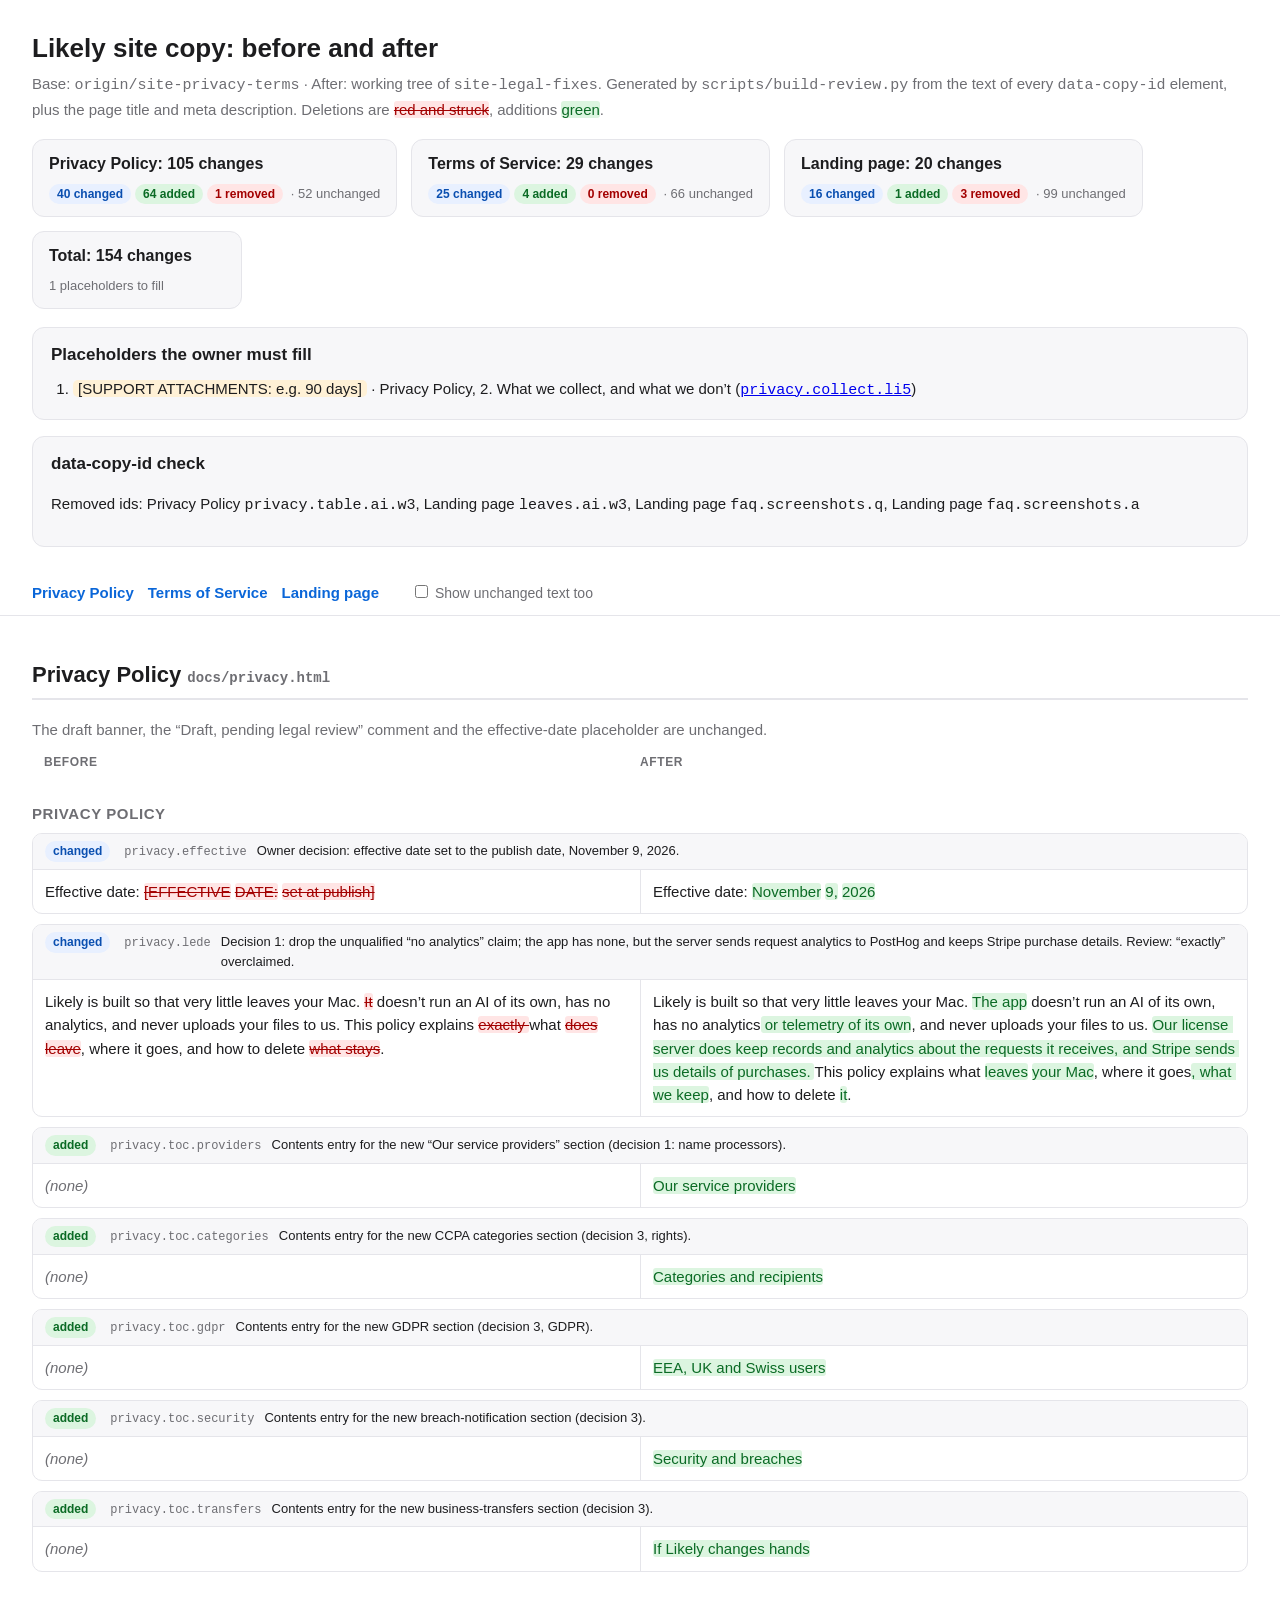
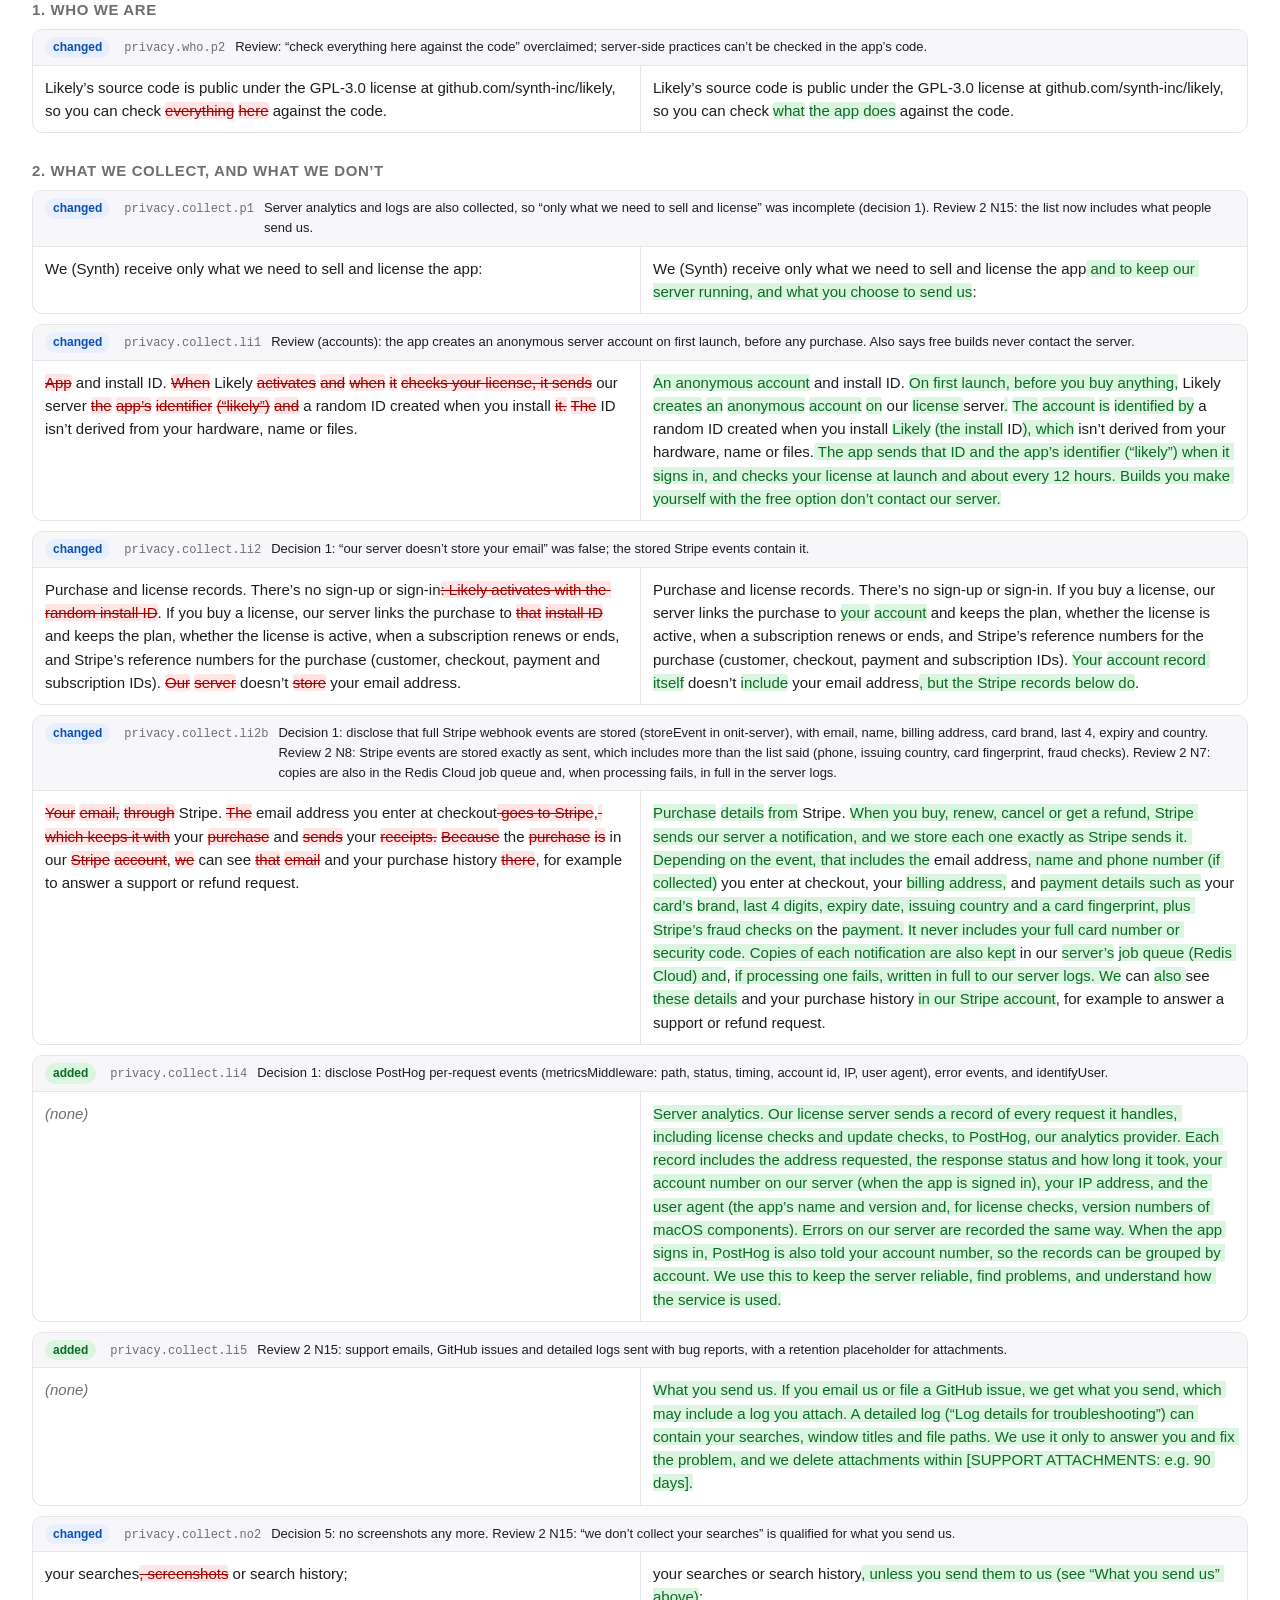
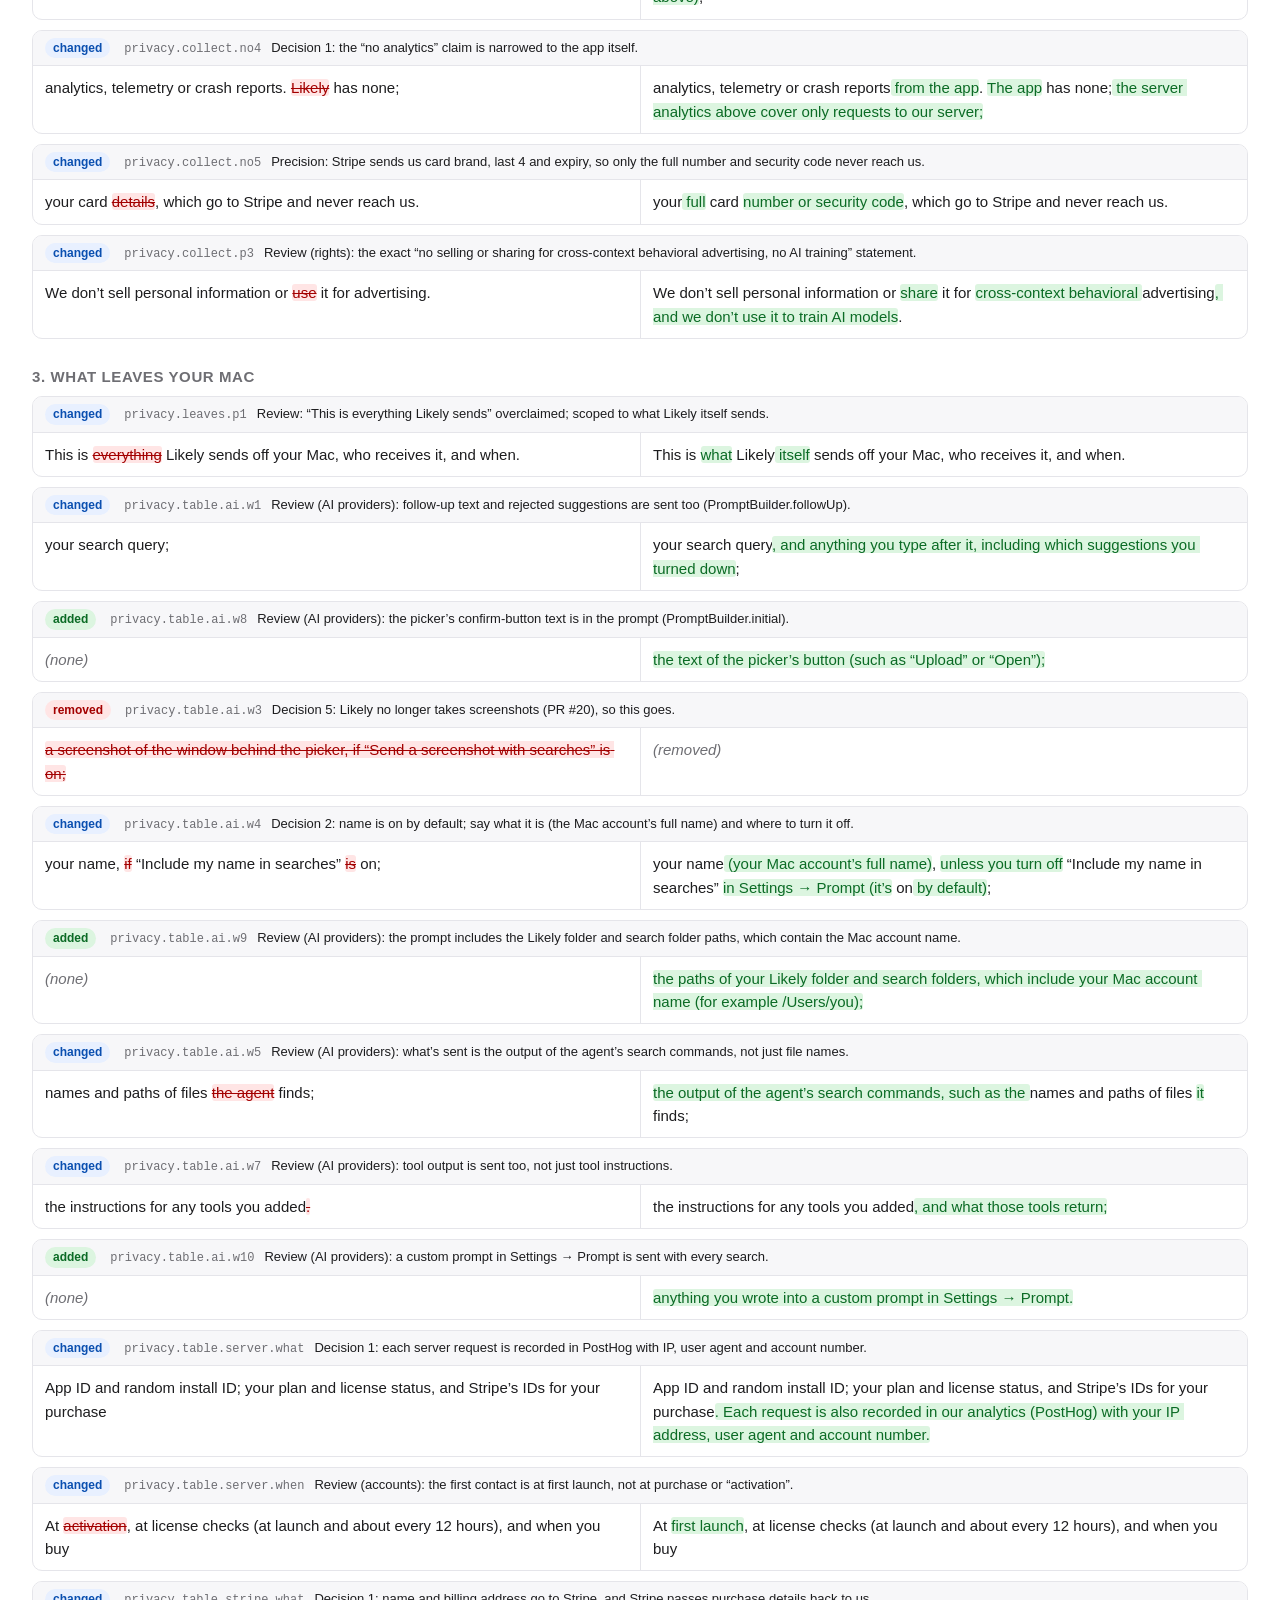
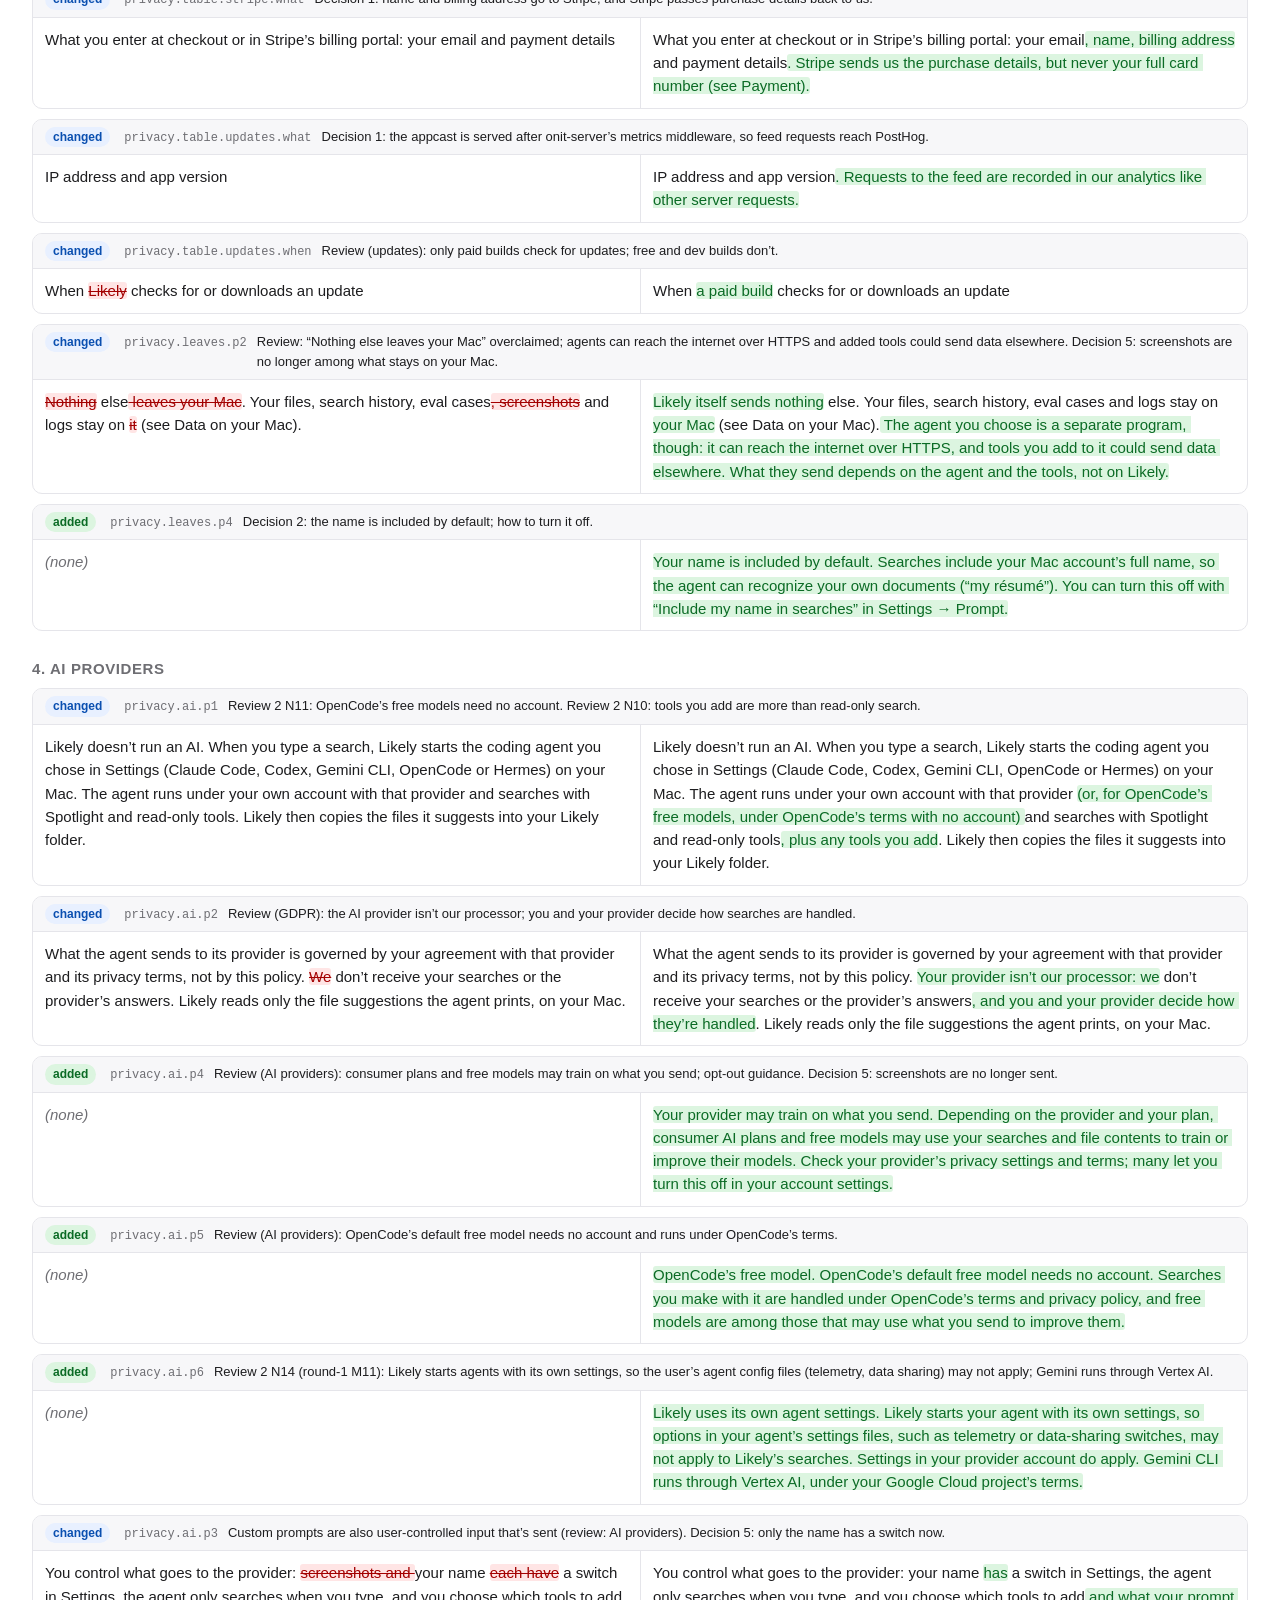
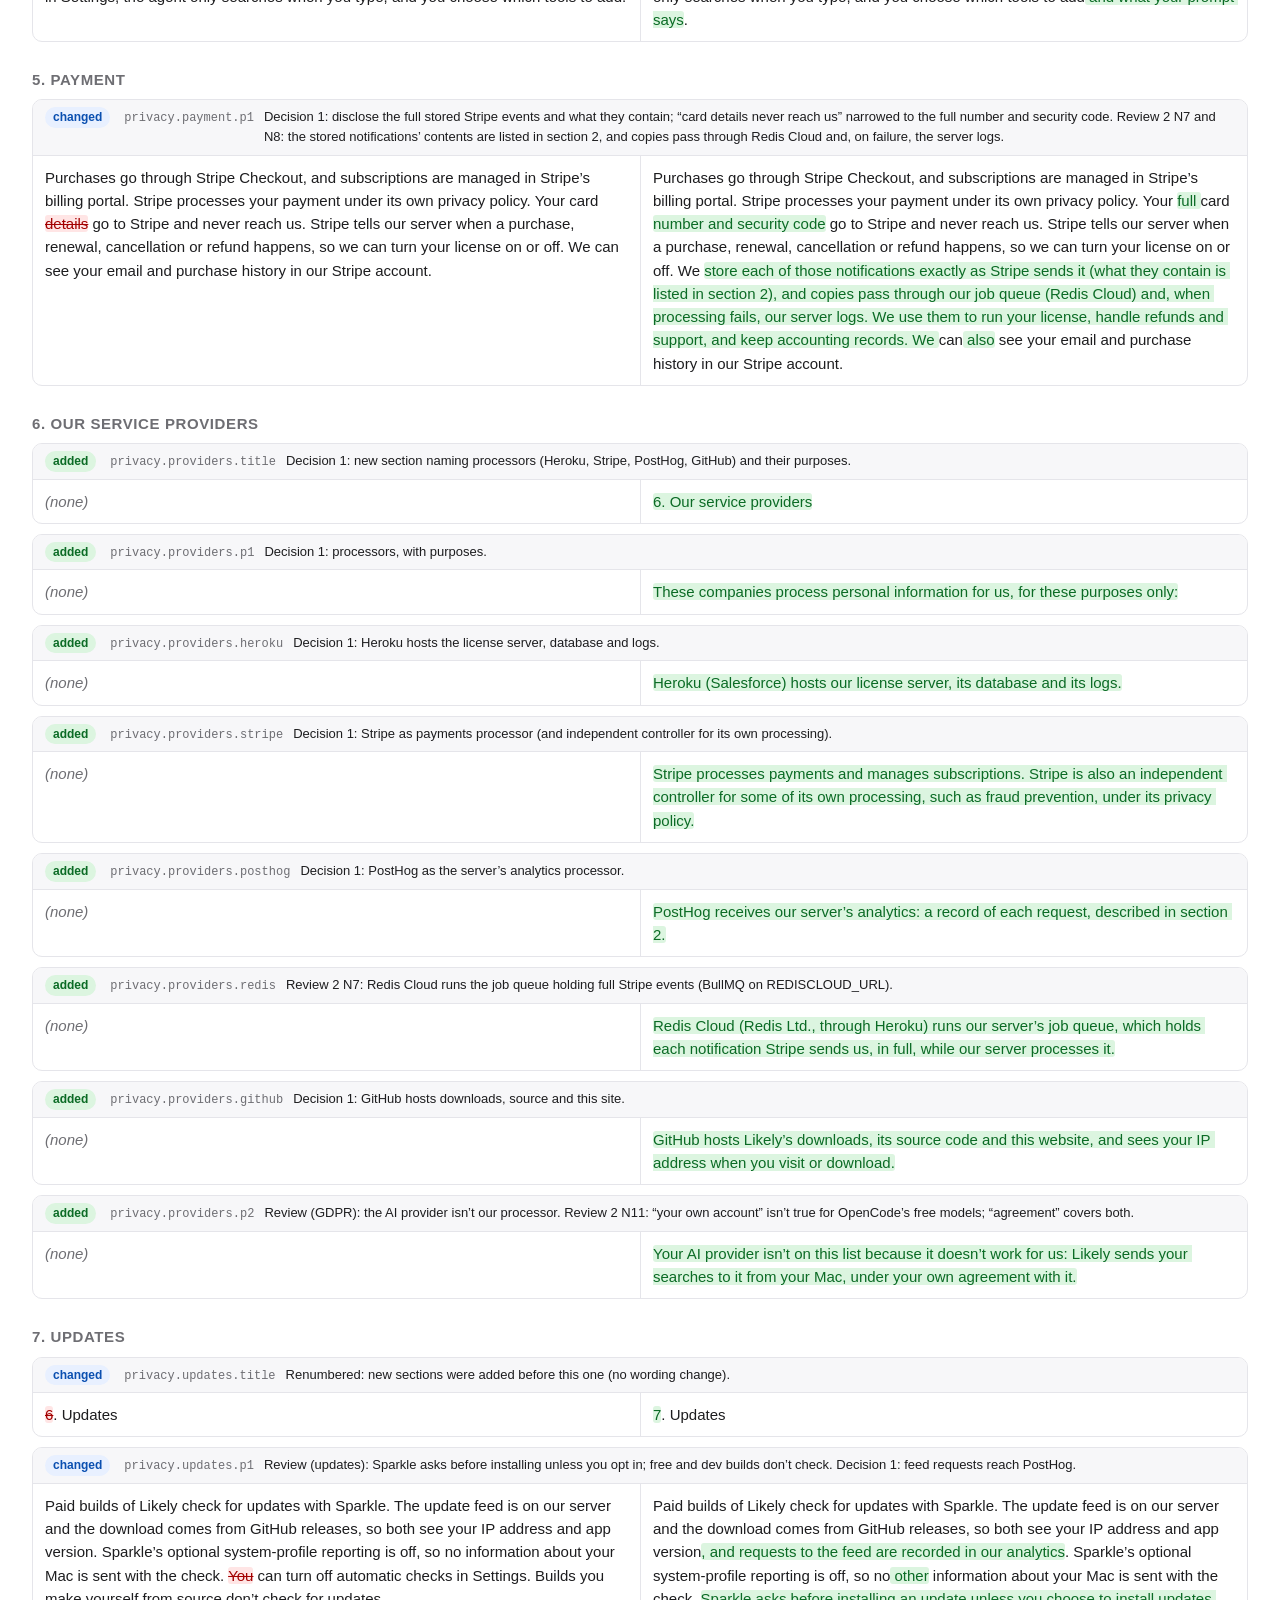
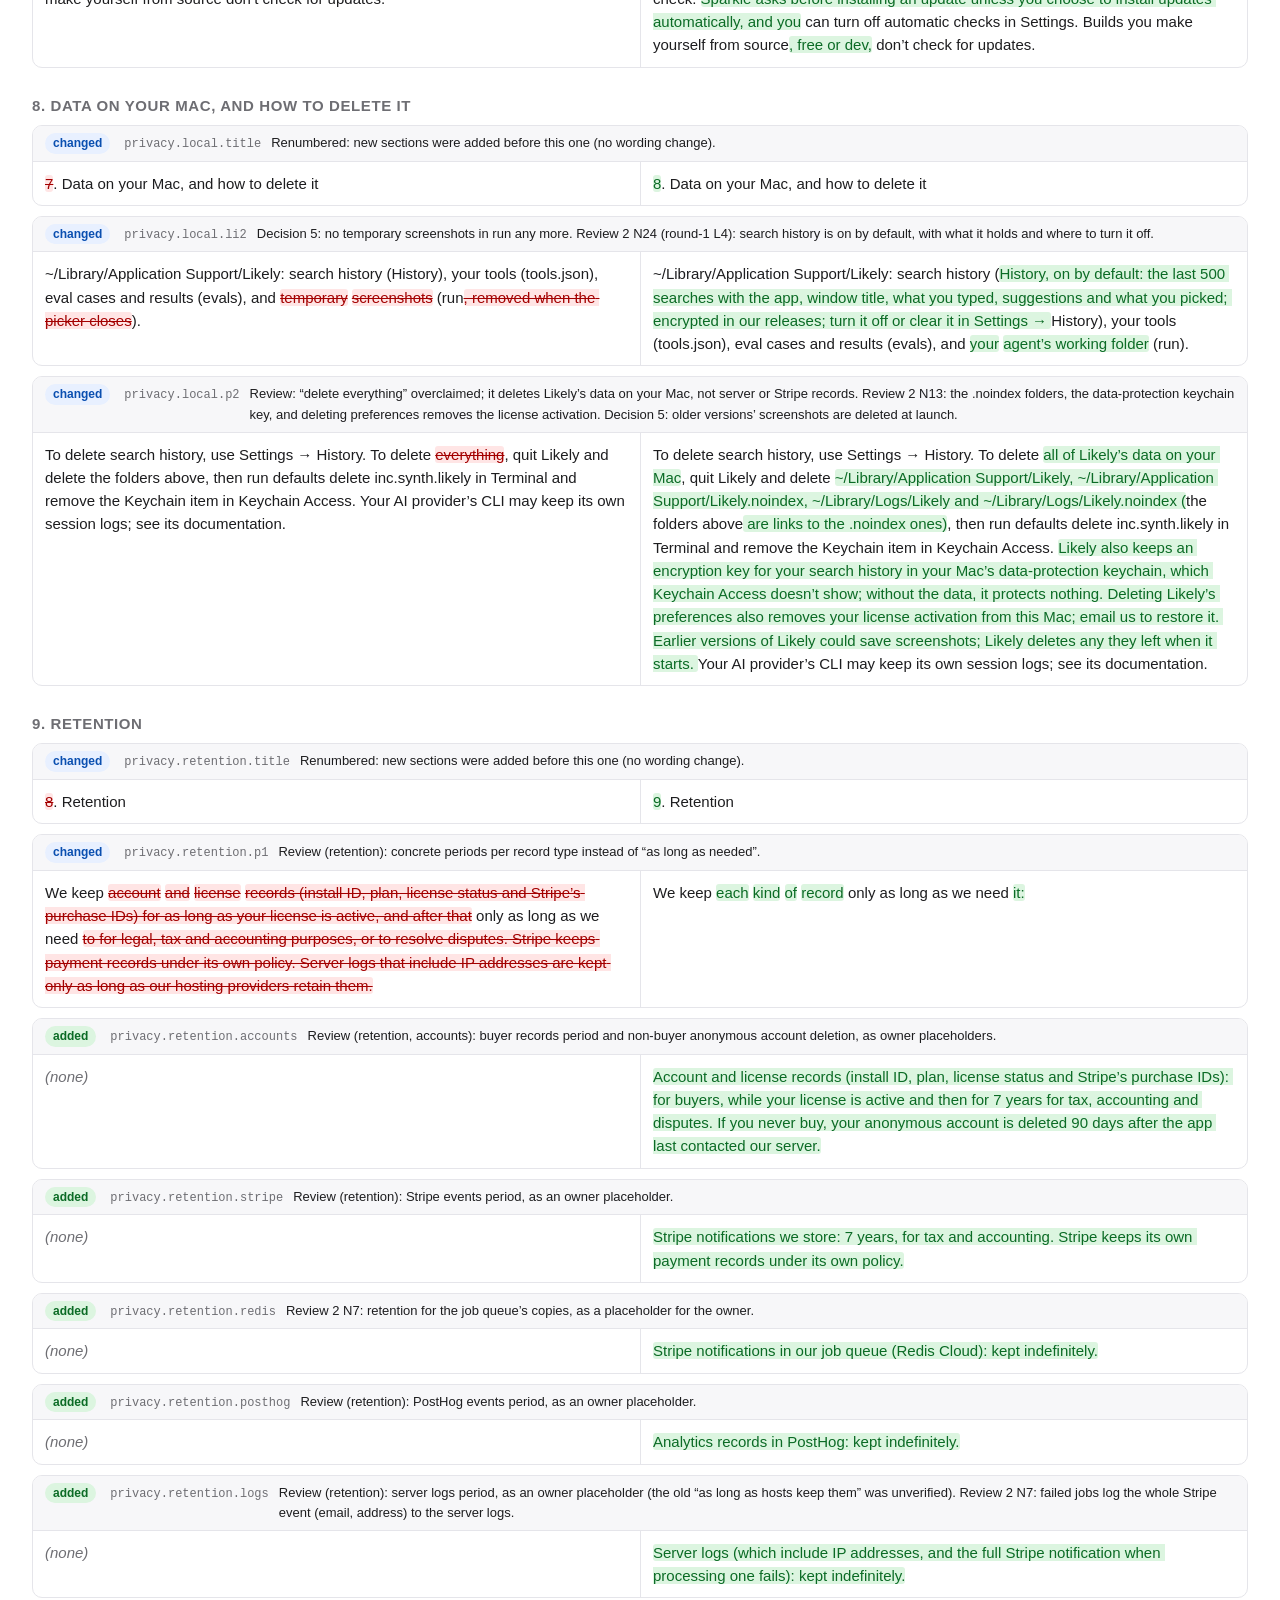
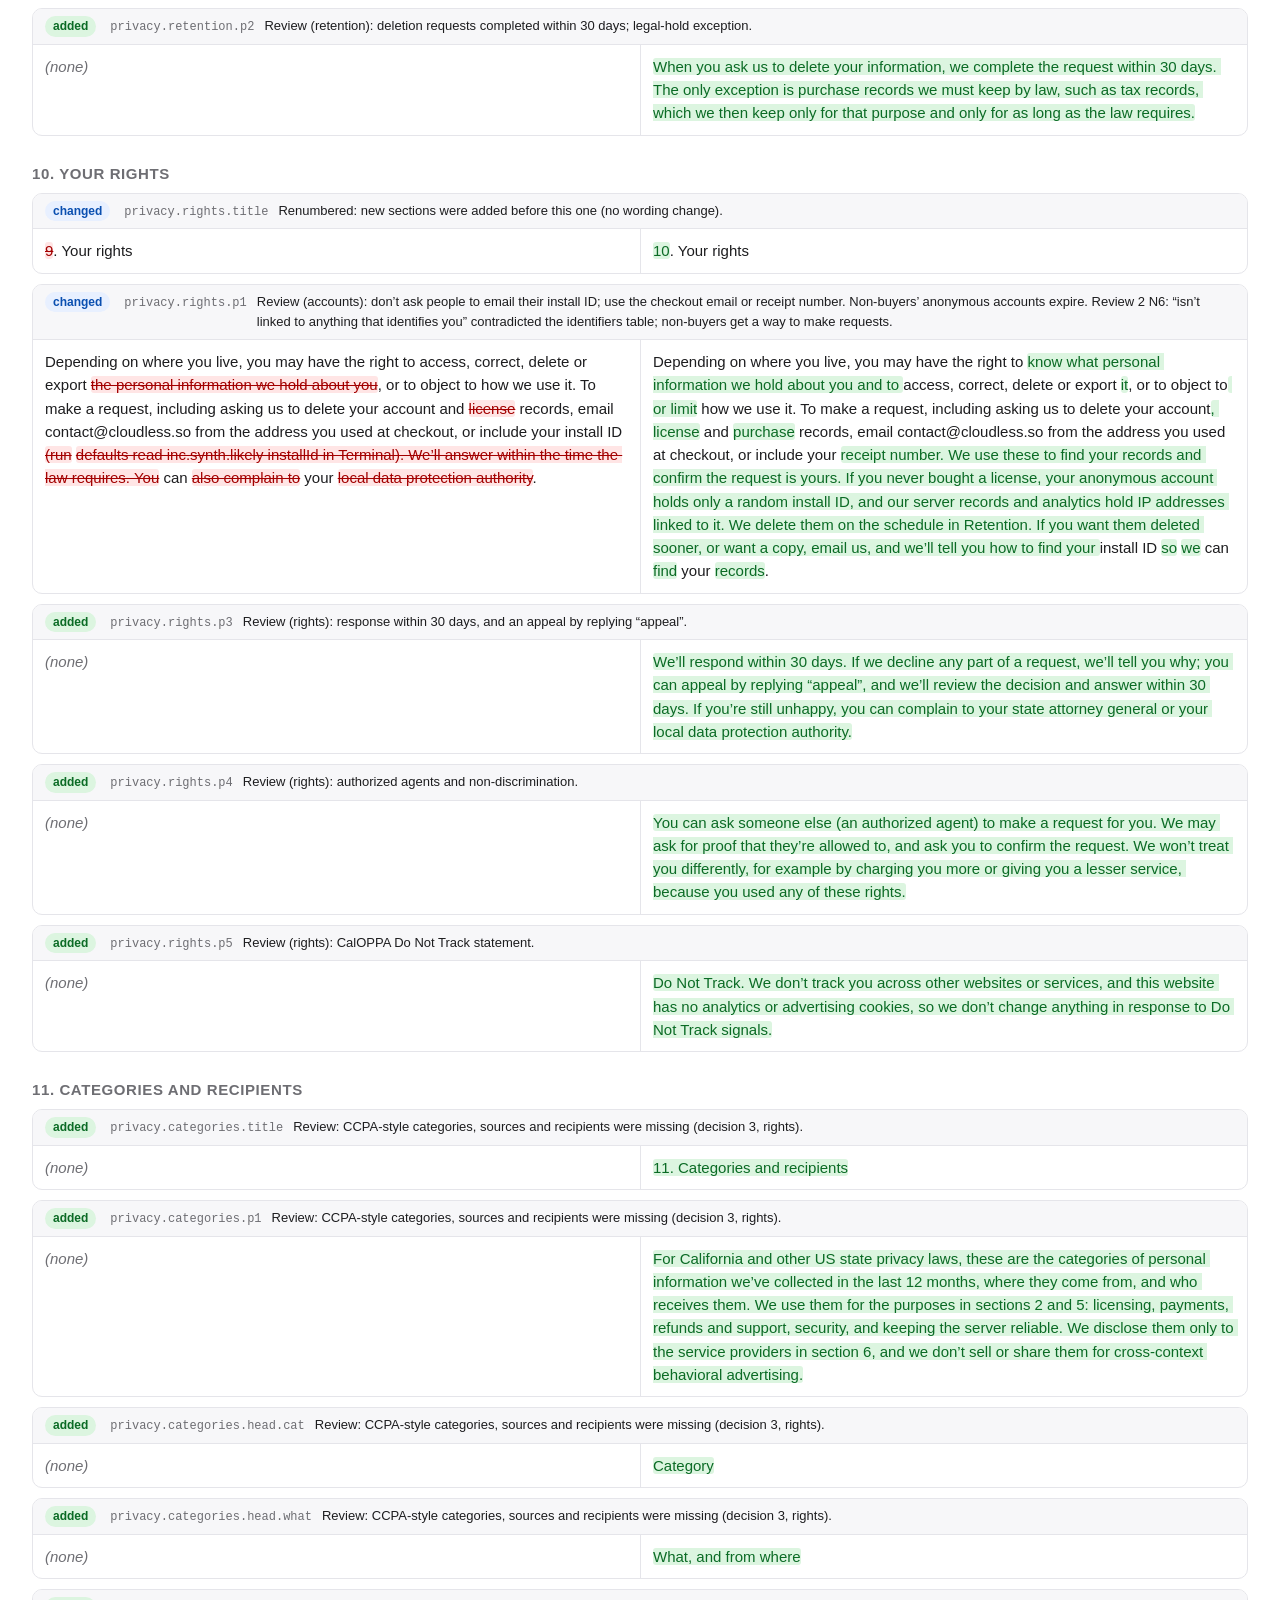
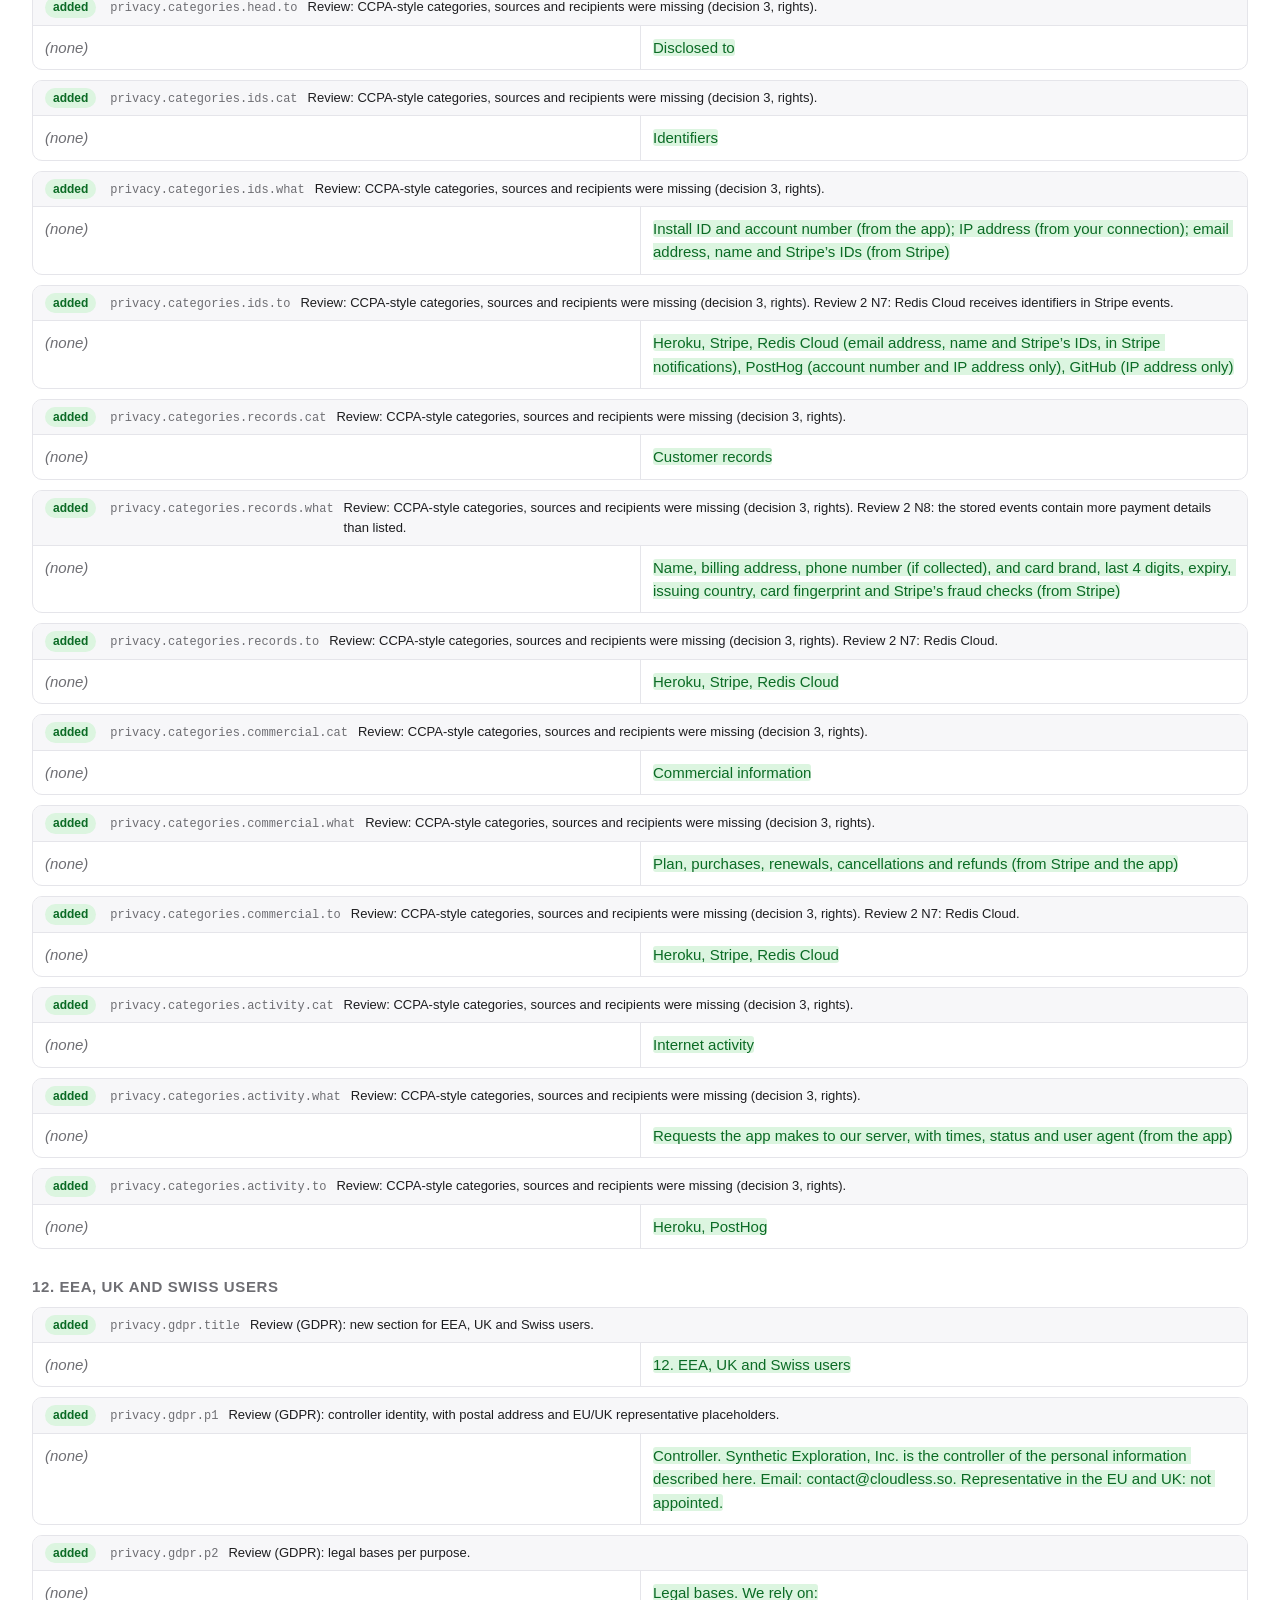
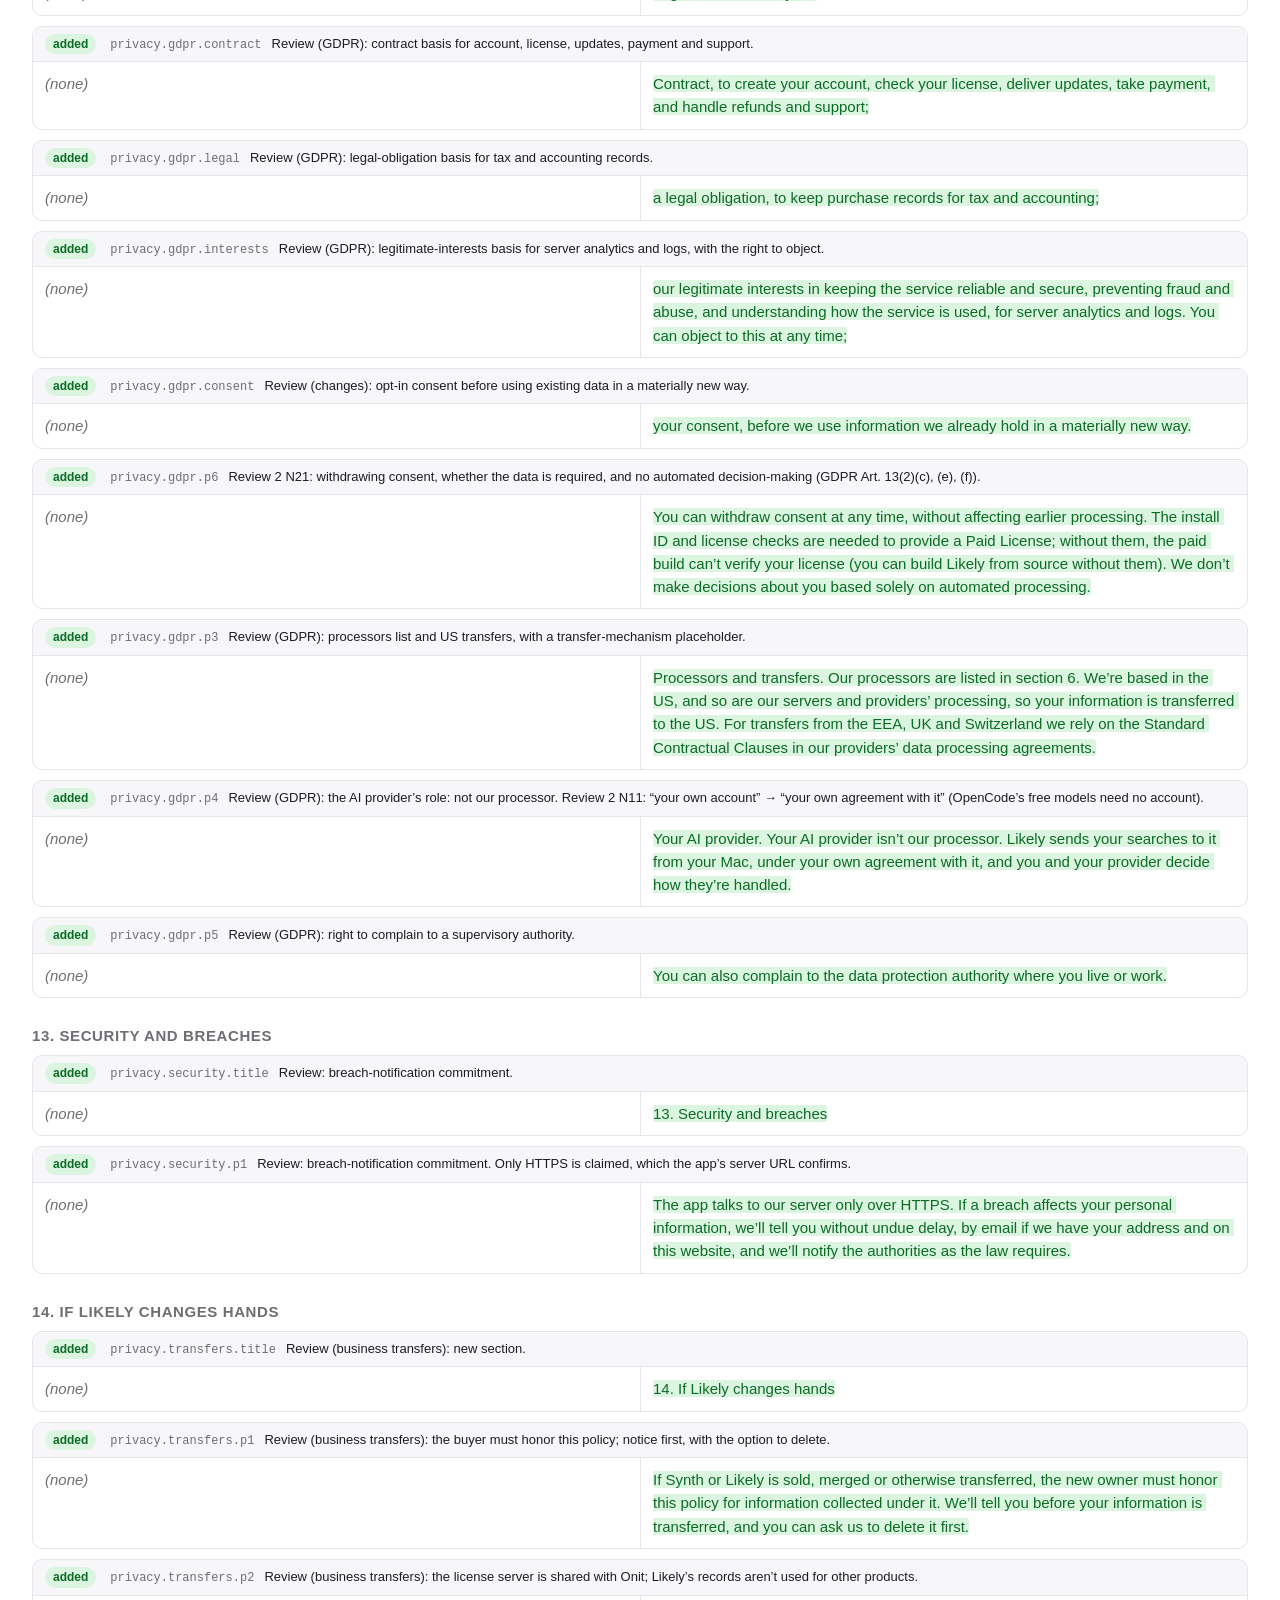
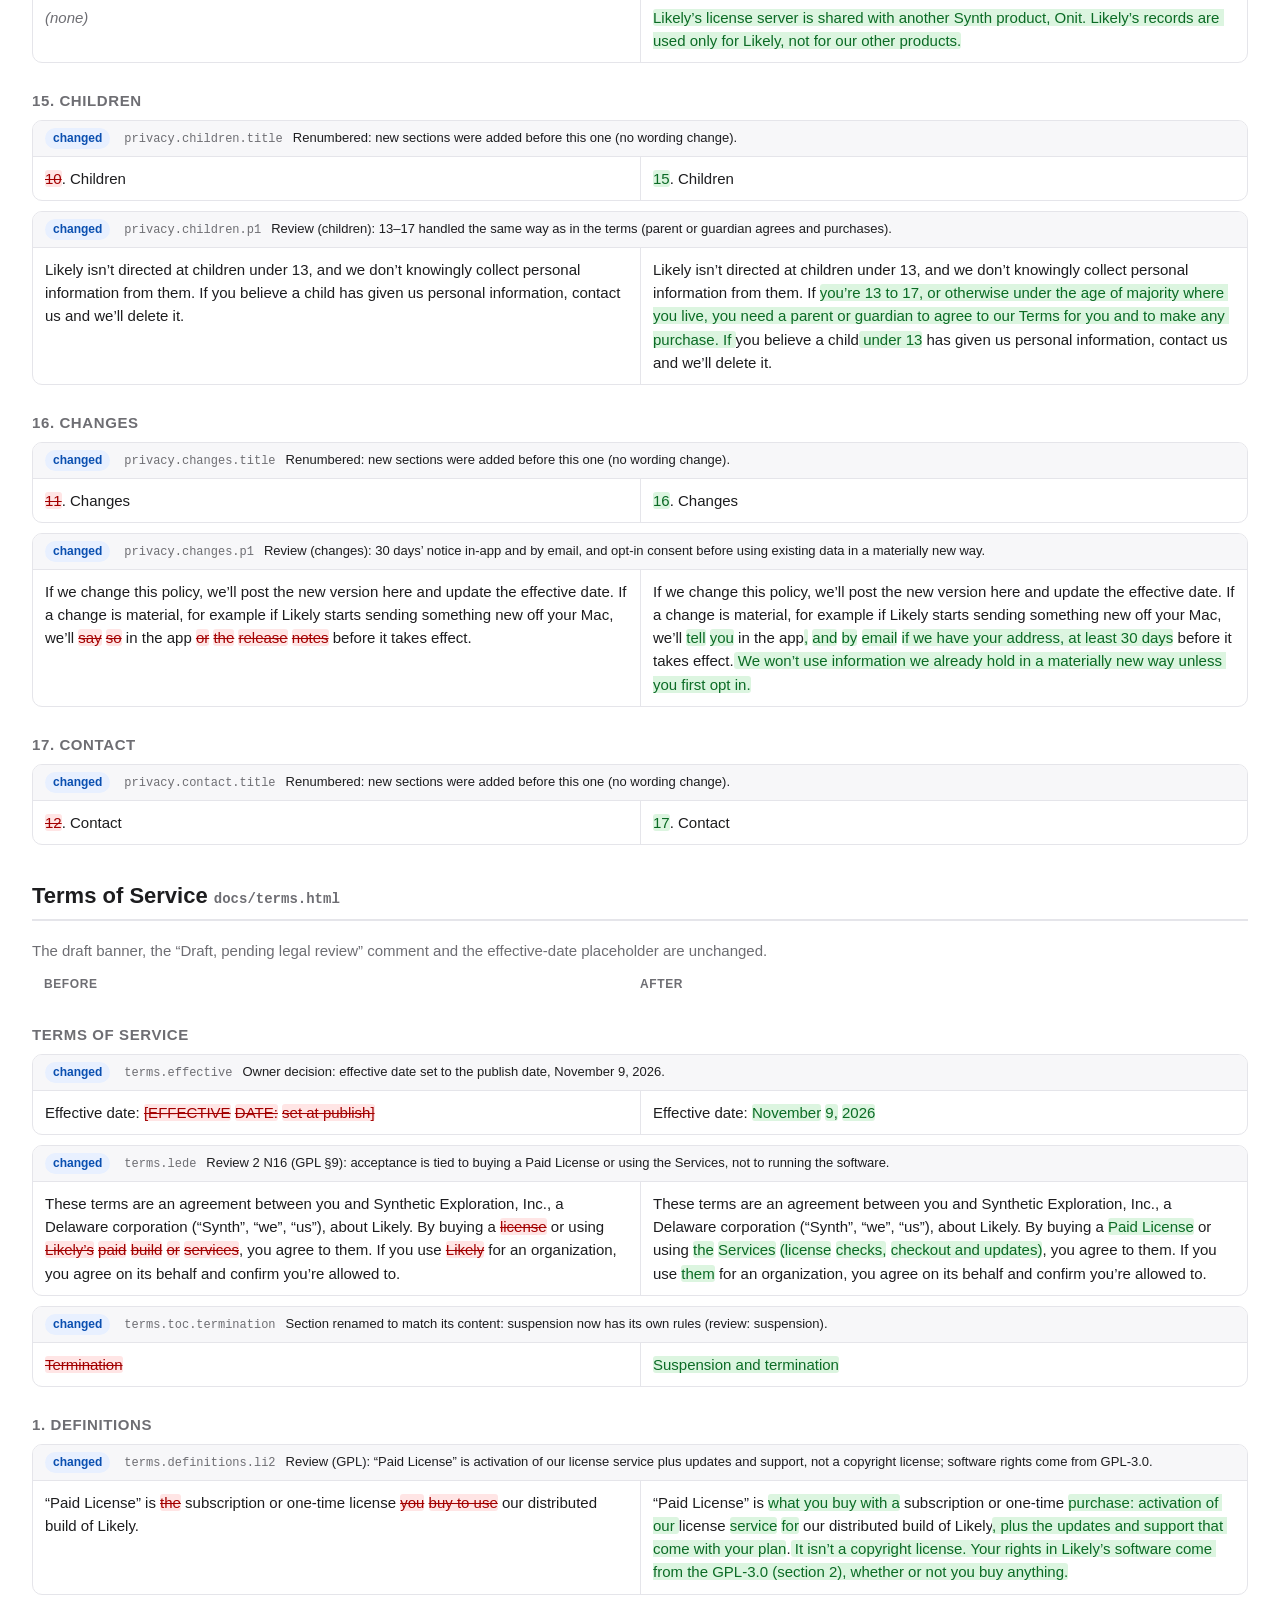
==== commit f45e1514: "Merge site-privacy-terms into site-legal-fixes; rebuild the review viewer Co-Authored-By: Claude Opu" ====
--- a/docs/review/index.html
+++ b/docs/review/index.html
@@ -51,7 +51,7 @@
 h3.sec.quiet { display: none; }
 body.show-unchanged h3.sec.quiet { display: block; }
 @media (max-width: 800px) { .row, .colhead { grid-template-columns: 1fr; } .row .col + .col { border-left: 0; border-top: 1px solid var(--line); } }
-</style></head><body><header class='top'><h1>Likely site copy: before and after</h1><p class='sub'>Base: <code>07bffa8</code> · After: working tree of <code>site-legal-fixes</code>. Generated by <code>scripts/build-review.py</code> from the text of every <code>data-copy-id</code> element, plus the page title and meta description. Deletions are <del>red and struck</del>, additions <ins>green</ins>.</p><div class='summary'><a class='stat' href='#page-privacy'><b>Privacy Policy: 105 changes</b><span class='n'><span class='pill changed'>40 changed</span><span class='pill added'>64 added</span><span class='pill removed'>1 removed</span> · 52 unchanged</span></a><a class='stat' href='#page-terms'><b>Terms of Service: 29 changes</b><span class='n'><span class='pill changed'>25 changed</span><span class='pill added'>4 added</span><span class='pill removed'>0 removed</span> · 66 unchanged</span></a><a class='stat' href='#page-index'><b>Landing page: 20 changes</b><span class='n'><span class='pill changed'>16 changed</span><span class='pill added'>1 added</span><span class='pill removed'>3 removed</span> · 98 unchanged</span></a><div class='stat'><b>Total: 154 changes</b><span class='n'>17 placeholders to fill</span></div></div><div class='box'><h2>Placeholders the owner must fill</h2><ol><li><span class='ph'>[EFFECTIVE DATE: set at publish]</span> · Privacy Policy, Privacy Policy (<a href='#privacy--privacy.effective'><code>privacy.effective</code></a>)</li><li><span class='ph'>[SUPPORT ATTACHMENTS: e.g. 90 days]</span> · Privacy Policy, 2. What we collect, and what we don’t (<a href='#privacy--privacy.collect.li5'><code>privacy.collect.li5</code></a>)</li><li><span class='ph'>[BUYER RECORDS: e.g. 7 years]</span> · Privacy Policy, 9. Retention (<a href='#privacy--privacy.retention.accounts'><code>privacy.retention.accounts</code></a>)</li><li><span class='ph'>[NON-BUYER ACCOUNTS: e.g. 90 days]</span> · Privacy Policy, 9. Retention (<a href='#privacy--privacy.retention.accounts'><code>privacy.retention.accounts</code></a>)</li><li><span class='ph'>[STRIPE EVENTS: e.g. 7 years]</span> · Privacy Policy, 9. Retention (<a href='#privacy--privacy.retention.stripe'><code>privacy.retention.stripe</code></a>)</li><li><span class='ph'>[REDIS QUEUE: e.g. deleted once processed; failed jobs after 7 days]</span> · Privacy Policy, 9. Retention (<a href='#privacy--privacy.retention.redis'><code>privacy.retention.redis</code></a>)</li><li><span class='ph'>[POSTHOG EVENTS: e.g. 12 months]</span> · Privacy Policy, 9. Retention (<a href='#privacy--privacy.retention.posthog'><code>privacy.retention.posthog</code></a>)</li><li><span class='ph'>[SERVER LOGS: e.g. 30 days; confirm Heroku’s and any log drain’s retention]</span> · Privacy Policy, 9. Retention (<a href='#privacy--privacy.retention.logs'><code>privacy.retention.logs</code></a>)</li><li><span class='ph'>[POSTAL ADDRESS]</span> · Privacy Policy, 12. EEA, UK and Swiss users (<a href='#privacy--privacy.gdpr.p1'><code>privacy.gdpr.p1</code></a>)</li><li><span class='ph'>[EU/UK REPRESENTATIVE: name and address, if required]</span> · Privacy Policy, 12. EEA, UK and Swiss users (<a href='#privacy--privacy.gdpr.p1'><code>privacy.gdpr.p1</code></a>)</li><li><span class='ph'>[TRANSFER MECHANISM: e.g. the EU-US Data Privacy Framework, or Standard Contractual Clauses]</span> · Privacy Policy, 12. EEA, UK and Swiss users (<a href='#privacy--privacy.gdpr.p3'><code>privacy.gdpr.p3</code></a>)</li><li><span class='ph'>[POSTAL ADDRESS]</span> · Privacy Policy, 17. Contact (<a href='#privacy--privacy.contact.p1'><code>privacy.contact.p1</code></a>)</li><li><span class='ph'>[EFFECTIVE DATE: set at publish]</span> · Terms of Service, Terms of Service (<a href='#terms--terms.effective'><code>terms.effective</code></a>)</li><li><span class='ph'>[UPDATE SCOPE: e.g. all 1.x versions]</span> · Terms of Service, 7. Purchases (<a href='#terms--terms.purchases.li2'><code>terms.purchases.li2</code></a>)</li><li><span class='ph'>[WITHDRAWAL LINK]</span> · Terms of Service, 8. Refunds (<a href='#terms--terms.refunds.p2'><code>terms.refunds.p2</code></a>)</li><li><span class='ph'>[POSTAL ADDRESS]</span> · Terms of Service, 20. Contact (<a href='#terms--terms.contact.p1'><code>terms.contact.p1</code></a>)</li><li><span class='ph'>[UPDATE SCOPE: e.g. all 1.x versions]</span> · Landing page, We couldn’t pick a business model… (<a href='#index--pricing.once.body'><code>pricing.once.body</code></a>)</li></ol></div><div class='box'><h2>data-copy-id check</h2><p>Removed ids: Privacy Policy <code>privacy.table.ai.w3</code>, Landing page <code>leaves.ai.w3</code>, Landing page <code>faq.screenshots.q</code>, Landing page <code>faq.screenshots.a</code></p></div></header><div class='controls'><nav><a href='#page-privacy'>Privacy Policy</a><a href='#page-terms'>Terms of Service</a><a href='#page-index'>Landing page</a></nav><label><input type='checkbox' id='unch'> Show unchanged text too</label></div><main><section class='page' id='page-privacy'><h2>Privacy Policy <code style='font-size:14px;color:var(--muted)'>docs/privacy.html</code></h2><p class='note'>The draft banner, the “Draft, pending legal review” comment and the effective-date placeholder are unchanged.</p><div class='colhead'><span>Before</span><span>After</span></div><h3 class='sec quiet'>Page metadata</h3><div class='row unchanged' id='privacy--meta.title'><div class='meta'><code>meta.title</code><span class='why'></span></div><div class='col'>Privacy Policy · Likely</div><div class='col'>Privacy Policy · Likely</div></div><div class='row unchanged' id='privacy--meta.description'><div class='meta'><code>meta.description</code><span class='why'></span></div><div class='col'>What Likely sends, where it goes, and what stays on your Mac.</div><div class='col'>What Likely sends, where it goes, and what stays on your Mac.</div></div><h3 class='sec quiet'>Header</h3><div class='row unchanged' id='privacy--nav.brand'><div class='meta'><code>nav.brand</code><span class='why'></span></div><div class='col'>Likely</div><div class='col'>Likely</div></div><div class='row unchanged' id='privacy--nav.pricing'><div class='meta'><code>nav.pricing</code><span class='why'></span></div><div class='col'>Pricing</div><div class='col'>Pricing</div></div><div class='row unchanged' id='privacy--nav.terms'><div class='meta'><code>nav.terms</code><span class='why'></span></div><div class='col'>Terms</div><div class='col'>Terms</div></div><div class='row unchanged' id='privacy--nav.github'><div class='meta'><code>nav.github</code><span class='why'></span></div><div class='col'>GitHub</div><div class='col'>GitHub</div></div><div class='row unchanged' id='privacy--privacy.draft'><div class='meta'><code>privacy.draft</code><span class='why'></span></div><div class='col'>Draft, pending legal review. This policy hasn’t been reviewed by a lawyer yet and may change before it takes effect.</div><div class='col'>Draft, pending legal review. This policy hasn’t been reviewed by a lawyer yet and may change before it takes effect.</div></div><h3 class='sec'>Privacy Policy</h3><div class='row unchanged' id='privacy--privacy.title'><div class='meta'><code>privacy.title</code><span class='why'></span></div><div class='col'>Privacy Policy</div><div class='col'>Privacy Policy</div></div><div class='row unchanged' id='privacy--privacy.effective'><div class='meta'><code>privacy.effective</code><span class='why'></span></div><div class='col'>Effective date: [EFFECTIVE DATE: set at publish]</div><div class='col'>Effective date: [EFFECTIVE DATE: set at publish]</div></div><div class='row changed' id='privacy--privacy.lede'><div class='meta'><span class='pill changed'>changed</span><code>privacy.lede</code><span class='why'>Decision 1: drop the unqualified “no analytics” claim; the app has none, but the server sends request analytics to PostHog and keeps Stripe purchase details. Review: “exactly” overclaimed.</span></div><div class='col'>Likely is built so that very little leaves your Mac. <del>It</del> doesn’t run an AI of its own, has no analytics, and never uploads your files to us. This policy explains <del>exactly </del>what <del>does</del> <del>leave</del>, where it goes, and how to delete <del>what stays</del>.</div><div class='col'>Likely is built so that very little leaves your Mac. <ins>The app</ins> doesn’t run an AI of its own, has no analytics<ins> or telemetry of its own</ins>, and never uploads your files to us. <ins>Our license server does keep records and analytics about the requests it receives, and Stripe sends us details of purchases. </ins>This policy explains what <ins>leaves</ins> <ins>your Mac</ins>, where it goes<ins>, what we keep</ins>, and how to delete <ins>it</ins>.</div></div><div class='row unchanged' id='privacy--privacy.toc.who'><div class='meta'><code>privacy.toc.who</code><span class='why'></span></div><div class='col'>Who we are</div><div class='col'>Who we are</div></div><div class='row unchanged' id='privacy--privacy.toc.collect'><div class='meta'><code>privacy.toc.collect</code><span class='why'></span></div><div class='col'>What we collect, and what we don’t</div><div class='col'>What we collect, and what we don’t</div></div><div class='row unchanged' id='privacy--privacy.toc.leaves'><div class='meta'><code>privacy.toc.leaves</code><span class='why'></span></div><div class='col'>What leaves your Mac</div><div class='col'>What leaves your Mac</div></div><div class='row unchanged' id='privacy--privacy.toc.ai'><div class='meta'><code>privacy.toc.ai</code><span class='why'></span></div><div class='col'>AI providers</div><div class='col'>AI providers</div></div><div class='row unchanged' id='privacy--privacy.toc.payment'><div class='meta'><code>privacy.toc.payment</code><span class='why'></span></div><div class='col'>Payment</div><div class='col'>Payment</div></div><div class='row added' id='privacy--privacy.toc.providers'><div class='meta'><span class='pill added'>added</span><code>privacy.toc.providers</code><span class='why'>Contents entry for the new “Our service providers” section (decision 1: name processors).</span></div><div class='col empty'>(none)</div><div class='col'><ins>Our service providers</ins></div></div><div class='row unchanged' id='privacy--privacy.toc.updates'><div class='meta'><code>privacy.toc.updates</code><span class='why'></span></div><div class='col'>Updates</div><div class='col'>Updates</div></div><div class='row unchanged' id='privacy--privacy.toc.local'><div class='meta'><code>privacy.toc.local</code><span class='why'></span></div><div class='col'>Data on your Mac</div><div class='col'>Data on your Mac</div></div><div class='row unchanged' id='privacy--privacy.toc.retention'><div class='meta'><code>privacy.toc.retention</code><span class='why'></span></div><div class='col'>Retention</div><div class='col'>Retention</div></div><div class='row unchanged' id='privacy--privacy.toc.rights'><div class='meta'><code>privacy.toc.rights</code><span class='why'></span></div><div class='col'>Your rights</div><div class='col'>Your rights</div></div><div class='row added' id='privacy--privacy.toc.categories'><div class='meta'><span class='pill added'>added</span><code>privacy.toc.categories</code><span class='why'>Contents entry for the new CCPA categories section (decision 3, rights).</span></div><div class='col empty'>(none)</div><div class='col'><ins>Categories and recipients</ins></div></div><div class='row added' id='privacy--privacy.toc.gdpr'><div class='meta'><span class='pill added'>added</span><code>privacy.toc.gdpr</code><span class='why'>Contents entry for the new GDPR section (decision 3, GDPR).</span></div><div class='col empty'>(none)</div><div class='col'><ins>EEA, UK and Swiss users</ins></div></div><div class='row added' id='privacy--privacy.toc.security'><div class='meta'><span class='pill added'>added</span><code>privacy.toc.security</code><span class='why'>Contents entry for the new breach-notification section (decision 3).</span></div><div class='col empty'>(none)</div><div class='col'><ins>Security and breaches</ins></div></div><div class='row added' id='privacy--privacy.toc.transfers'><div class='meta'><span class='pill added'>added</span><code>privacy.toc.transfers</code><span class='why'>Contents entry for the new business-transfers section (decision 3).</span></div><div class='col empty'>(none)</div><div class='col'><ins>If Likely changes hands</ins></div></div><div class='row unchanged' id='privacy--privacy.toc.children'><div class='meta'><code>privacy.toc.children</code><span class='why'></span></div><div class='col'>Children</div><div class='col'>Children</div></div><div class='row unchanged' id='privacy--privacy.toc.changes'><div class='meta'><code>privacy.toc.changes</code><span class='why'></span></div><div class='col'>Changes</div><div class='col'>Changes</div></div><div class='row unchanged' id='privacy--privacy.toc.contact'><div class='meta'><code>privacy.toc.contact</code><span class='why'></span></div><div class='col'>Contact</div><div class='col'>Contact</div></div><h3 class='sec'>1. Who we are</h3><div class='row unchanged' id='privacy--privacy.who.title'><div class='meta'><code>privacy.who.title</code><span class='why'></span></div><div class='col'>1. Who we are</div><div class='col'>1. Who we are</div></div><div class='row unchanged' id='privacy--privacy.who.p1'><div class='meta'><code>privacy.who.p1</code><span class='why'></span></div><div class='col'>Likely is a macOS menu bar app made by Synthetic Exploration, Inc., a Delaware corporation (“Synth”, “we”, “us”). This policy covers the Likely app, its license and update services, and this website (synth-inc.github.io/likely). Our Terms of Service cover your use of the paid app and services.</div><div class='col'>Likely is a macOS menu bar app made by Synthetic Exploration, Inc., a Delaware corporation (“Synth”, “we”, “us”). This policy covers the Likely app, its license and update services, and this website (synth-inc.github.io/likely). Our Terms of Service cover your use of the paid app and services.</div></div><div class='row changed' id='privacy--privacy.who.p2'><div class='meta'><span class='pill changed'>changed</span><code>privacy.who.p2</code><span class='why'>Review: “check everything here against the code” overclaimed; server-side practices can’t be checked in the app’s code.</span></div><div class='col'>Likely’s source code is public under the GPL-3.0 license at github.com/synth-inc/likely, so you can check <del>everything</del> <del>here</del> against the code.</div><div class='col'>Likely’s source code is public under the GPL-3.0 license at github.com/synth-inc/likely, so you can check <ins>what</ins> <ins>the app does</ins> against the code.</div></div><h3 class='sec'>2. What we collect, and what we don’t</h3><div class='row unchanged' id='privacy--privacy.collect.title'><div class='meta'><code>privacy.collect.title</code><span class='why'></span></div><div class='col'>2. What we collect, and what we don’t</div><div class='col'>2. What we collect, and what we don’t</div></div><div class='row changed' id='privacy--privacy.collect.p1'><div class='meta'><span class='pill changed'>changed</span><code>privacy.collect.p1</code><span class='why'>Server analytics and logs are also collected, so “only what we need to sell and license” was incomplete (decision 1). Review 2 N15: the list now includes what people send us.</span></div><div class='col'>We (Synth) receive only what we need to sell and license the app:</div><div class='col'>We (Synth) receive only what we need to sell and license the app<ins> and to keep our server running, and what you choose to send us</ins>:</div></div><div class='row changed' id='privacy--privacy.collect.li1'><div class='meta'><span class='pill changed'>changed</span><code>privacy.collect.li1</code><span class='why'>Review (accounts): the app creates an anonymous server account on first launch, before any purchase. Also says free builds never contact the server.</span></div><div class='col'><del>App</del> and install ID. <del>When</del> Likely <del>activates</del> <del>and</del> <del>when</del> <del>it</del> <del>checks your license, it sends</del> our server <del>the</del> <del>app’s</del> <del>identifier</del> <del>(“likely”)</del> <del>and</del> a random ID created when you install <del>it.</del> <del>The</del> ID isn’t derived from your hardware, name or files.</div><div class='col'><ins>An anonymous account</ins> and install ID. <ins>On first launch, before you buy anything,</ins> Likely <ins>creates</ins> <ins>an</ins> <ins>anonymous</ins> <ins>account</ins> <ins>on</ins> our <ins>license </ins>server<ins>.</ins> <ins>The</ins> <ins>account</ins> <ins>is</ins> <ins>identified</ins> <ins>by</ins> a random ID created when you install <ins>Likely</ins> <ins>(the install</ins> ID<ins>), which</ins> isn’t derived from your hardware, name or files.<ins> The app sends that ID and the app’s identifier (“likely”) when it signs in, and checks your license at launch and about every 12 hours. Builds you make yourself with the free option don’t contact our server.</ins></div></div><div class='row changed' id='privacy--privacy.collect.li2'><div class='meta'><span class='pill changed'>changed</span><code>privacy.collect.li2</code><span class='why'>Decision 1: “our server doesn’t store your email” was false; the stored Stripe events contain it.</span></div><div class='col'>Purchase and license records. There’s no sign-up or sign-in<del>: Likely activates with the random install ID</del>. If you buy a license, our server links the purchase to <del>that</del> <del>install ID</del> and keeps the plan, whether the license is active, when a subscription renews or ends, and Stripe’s reference numbers for the purchase (customer, checkout, payment and subscription IDs). <del>Our</del> <del>server</del> doesn’t <del>store</del> your email address.</div><div class='col'>Purchase and license records. There’s no sign-up or sign-in. If you buy a license, our server links the purchase to <ins>your</ins> <ins>account</ins> and keeps the plan, whether the license is active, when a subscription renews or ends, and Stripe’s reference numbers for the purchase (customer, checkout, payment and subscription IDs). <ins>Your</ins> <ins>account record itself</ins> doesn’t <ins>include</ins> your email address<ins>, but the Stripe records below do</ins>.</div></div><div class='row changed' id='privacy--privacy.collect.li2b'><div class='meta'><span class='pill changed'>changed</span><code>privacy.collect.li2b</code><span class='why'>Decision 1: disclose that full Stripe webhook events are stored (storeEvent in onit-server), with email, name, billing address, card brand, last 4, expiry and country. Review 2 N8: Stripe events are stored exactly as sent, which includes more than the list said (phone, issuing country, card fingerprint, fraud checks). Review 2 N7: copies are also in the Redis Cloud job queue and, when processing fails, in full in the server logs.</span></div><div class='col'><del>Your</del> <del>email,</del> <del>through</del> Stripe. <del>The</del> email address you enter at checkout<del> goes to Stripe</del>,<del> which keeps it with</del> your <del>purchase</del> and <del>sends</del> your <del>receipts.</del> <del>Because</del> the <del>purchase</del> <del>is</del> in our <del>Stripe</del> <del>account</del>, <del>we</del> can see <del>that</del> <del>email</del> and your purchase history <del>there</del>, for example to answer a support or refund request.</div><div class='col'><ins>Purchase</ins> <ins>details</ins> <ins>from</ins> Stripe. <ins>When you buy, renew, cancel or get a refund, Stripe sends our server a notification, and we store each one exactly as Stripe sends it. Depending on the event, that includes the</ins> email address<ins>, name and phone number (if collected)</ins> you enter at checkout, your <ins>billing address,</ins> and <ins>payment details such as</ins> your <ins>card’s</ins> <ins>brand, last 4 digits, expiry date, issuing country and a card fingerprint, plus Stripe’s fraud checks on</ins> the <ins>payment.</ins> <ins>It never includes your full card number or security code. Copies of each notification are also kept</ins> in our <ins>server’s</ins> <ins>job queue (Redis Cloud) and</ins>, <ins>if processing one fails, written in full to our server logs. We</ins> can <ins>also </ins>see <ins>these</ins> <ins>details</ins> and your purchase history <ins>in our Stripe account</ins>, for example to answer a support or refund request.</div></div><div class='row unchanged' id='privacy--privacy.collect.li3'><div class='meta'><code>privacy.collect.li3</code><span class='why'></span></div><div class='col'>Network information. Like any web server, ours (and GitHub, which hosts downloads and this site) sees your IP address when the app or your browser connects.</div><div class='col'>Network information. Like any web server, ours (and GitHub, which hosts downloads and this site) sees your IP address when the app or your browser connects.</div></div><div class='row added' id='privacy--privacy.collect.li4'><div class='meta'><span class='pill added'>added</span><code>privacy.collect.li4</code><span class='why'>Decision 1: disclose PostHog per-request events (metricsMiddleware: path, status, timing, account id, IP, user agent), error events, and identifyUser.</span></div><div class='col empty'>(none)</div><div class='col'><ins>Server analytics. Our license server sends a record of every request it handles, including license checks and update checks, to PostHog, our analytics provider. Each record includes the address requested, the response status and how long it took, your account number on our server (when the app is signed in), your IP address, and the user agent (the app’s name and version and, for license checks, version numbers of macOS components). Errors on our server are recorded the same way. When the app signs in, PostHog is also told your account number, so the records can be grouped by account. We use this to keep the server reliable, find problems, and understand how the service is used.</ins></div></div><div class='row added' id='privacy--privacy.collect.li5'><div class='meta'><span class='pill added'>added</span><code>privacy.collect.li5</code><span class='why'>Review 2 N15: support emails, GitHub issues and detailed logs sent with bug reports, with a retention placeholder for attachments.</span></div><div class='col empty'>(none)</div><div class='col'><ins>What you send us. If you email us or file a GitHub issue, we get what you send, which may include a log you attach. A detailed log (“Log details for troubleshooting”) can contain your searches, window titles and file paths. We use it only to answer you and fix the problem, and we delete attachments within [SUPPORT ATTACHMENTS: e.g. 90 days].</ins></div></div><div class='row unchanged' id='privacy--privacy.collect.p2'><div class='meta'><code>privacy.collect.p2</code><span class='why'></span></div><div class='col'>We don’t collect:</div><div class='col'>We don’t collect:</div></div><div class='row unchanged' id='privacy--privacy.collect.no1'><div class='meta'><code>privacy.collect.no1</code><span class='why'></span></div><div class='col'>your files, file names or folder contents;</div><div class='col'>your files, file names or folder contents;</div></div><div class='row changed' id='privacy--privacy.collect.no2'><div class='meta'><span class='pill changed'>changed</span><code>privacy.collect.no2</code><span class='why'>Decision 5: no screenshots any more. Review 2 N15: “we don’t collect your searches” is qualified for what you send us.</span></div><div class='col'>your searches<del>, screenshots</del> or search history;</div><div class='col'>your searches or search history<ins>, unless you send them to us (see “What you send us” above)</ins>;</div></div><div class='row unchanged' id='privacy--privacy.collect.no3'><div class='meta'><code>privacy.collect.no3</code><span class='why'></span></div><div class='col'>what your AI provider sends back;</div><div class='col'>what your AI provider sends back;</div></div><div class='row changed' id='privacy--privacy.collect.no4'><div class='meta'><span class='pill changed'>changed</span><code>privacy.collect.no4</code><span class='why'>Decision 1: the “no analytics” claim is narrowed to the app itself.</span></div><div class='col'>analytics, telemetry or crash reports. <del>Likely</del> has none;</div><div class='col'>analytics, telemetry or crash reports<ins> from the app</ins>. <ins>The app</ins> has none;<ins> the server analytics above cover only requests to our server;</ins></div></div><div class='row changed' id='privacy--privacy.collect.no5'><div class='meta'><span class='pill changed'>changed</span><code>privacy.collect.no5</code><span class='why'>Precision: Stripe sends us card brand, last 4 and expiry, so only the full number and security code never reach us.</span></div><div class='col'>your card <del>details</del>, which go to Stripe and never reach us.</div><div class='col'>your<ins> full</ins> card <ins>number or security code</ins>, which go to Stripe and never reach us.</div></div><div class='row changed' id='privacy--privacy.collect.p3'><div class='meta'><span class='pill changed'>changed</span><code>privacy.collect.p3</code><span class='why'>Review (rights): the exact “no selling or sharing for cross-context behavioral advertising, no AI training” statement.</span></div><div class='col'>We don’t sell personal information or <del>use</del> it for advertising.</div><div class='col'>We don’t sell personal information or <ins>share</ins> it for <ins>cross-context behavioral </ins>advertising<ins>, and we don’t use it to train AI models</ins>.</div></div><h3 class='sec'>3. What leaves your Mac</h3><div class='row unchanged' id='privacy--privacy.leaves.title'><div class='meta'><code>privacy.leaves.title</code><span class='why'></span></div><div class='col'>3. What leaves your Mac</div><div class='col'>3. What leaves your Mac</div></div><div class='row changed' id='privacy--privacy.leaves.p1'><div class='meta'><span class='pill changed'>changed</span><code>privacy.leaves.p1</code><span class='why'>Review: “This is everything Likely sends” overclaimed; scoped to what Likely itself sends.</span></div><div class='col'>This is <del>everything</del> Likely sends off your Mac, who receives it, and when.</div><div class='col'>This is <ins>what</ins> Likely<ins> itself</ins> sends off your Mac, who receives it, and when.</div></div><div class='row unchanged' id='privacy--privacy.table.head.to'><div class='meta'><code>privacy.table.head.to</code><span class='why'></span></div><div class='col'>Recipient</div><div class='col'>Recipient</div></div><div class='row unchanged' id='privacy--privacy.table.head.what'><div class='meta'><code>privacy.table.head.what</code><span class='why'></span></div><div class='col'>What</div><div class='col'>What</div></div><div class='row unchanged' id='privacy--privacy.table.head.when'><div class='meta'><code>privacy.table.head.when</code><span class='why'></span></div><div class='col'>When</div><div class='col'>When</div></div><div class='row unchanged' id='privacy--privacy.table.ai.to'><div class='meta'><code>privacy.table.ai.to</code><span class='why'></span></div><div class='col'>The AI provider you picked (Anthropic, OpenAI, Google, or the provider behind OpenCode or Hermes), through your own CLI and account</div><div class='col'>The AI provider you picked (Anthropic, OpenAI, Google, or the provider behind OpenCode or Hermes), through your own CLI and account</div></div><div class='row changed' id='privacy--privacy.table.ai.w1'><div class='meta'><span class='pill changed'>changed</span><code>privacy.table.ai.w1</code><span class='why'>Review (AI providers): follow-up text and rejected suggestions are sent too (PromptBuilder.followUp).</span></div><div class='col'>your search query;</div><div class='col'>your search query<ins>, and anything you type after it, including which suggestions you turned down</ins>;</div></div><div class='row unchanged' id='privacy--privacy.table.ai.w2'><div class='meta'><code>privacy.table.ai.w2</code><span class='why'></span></div><div class='col'>the name of the app that opened the picker and its window title;</div><div class='col'>the name of the app that opened the picker and its window title;</div></div><div class='row added' id='privacy--privacy.table.ai.w8'><div class='meta'><span class='pill added'>added</span><code>privacy.table.ai.w8</code><span class='why'>Review (AI providers): the picker’s confirm-button text is in the prompt (PromptBuilder.initial).</span></div><div class='col empty'>(none)</div><div class='col'><ins>the text of the picker’s button (such as “Upload” or “Open”);</ins></div></div><div class='row removed' id='privacy--privacy.table.ai.w3'><div class='meta'><span class='pill removed'>removed</span><code>privacy.table.ai.w3</code><span class='why'>Decision 5: Likely no longer takes screenshots (PR #20), so this goes.</span></div><div class='col'><del>a screenshot of the window behind the picker, if “Send a screenshot with searches” is on;</del></div><div class='col empty'>(removed)</div></div><div class='row changed' id='privacy--privacy.table.ai.w4'><div class='meta'><span class='pill changed'>changed</span><code>privacy.table.ai.w4</code><span class='why'>Decision 2: name is on by default; say what it is (the Mac account’s full name) and where to turn it off.</span></div><div class='col'>your name, <del>if</del> “Include my name in searches” <del>is</del> on;</div><div class='col'>your name<ins> (your Mac account’s full name)</ins>, <ins>unless you turn off</ins> “Include my name in searches” <ins>in Settings → Prompt (it’s</ins> on<ins> by default)</ins>;</div></div><div class='row added' id='privacy--privacy.table.ai.w9'><div class='meta'><span class='pill added'>added</span><code>privacy.table.ai.w9</code><span class='why'>Review (AI providers): the prompt includes the Likely folder and search folder paths, which contain the Mac account name.</span></div><div class='col empty'>(none)</div><div class='col'><ins>the paths of your Likely folder and search folders, which include your Mac account name (for example /Users/you);</ins></div></div><div class='row changed' id='privacy--privacy.table.ai.w5'><div class='meta'><span class='pill changed'>changed</span><code>privacy.table.ai.w5</code><span class='why'>Review (AI providers): what’s sent is the output of the agent’s search commands, not just file names.</span></div><div class='col'>names and paths of files <del>the agent</del> finds;</div><div class='col'><ins>the output of the agent’s search commands, such as the </ins>names and paths of files <ins>it</ins> finds;</div></div><div class='row unchanged' id='privacy--privacy.table.ai.w6'><div class='meta'><code>privacy.table.ai.w6</code><span class='why'></span></div><div class='col'>the contents of files the agent opens;</div><div class='col'>the contents of files the agent opens;</div></div><div class='row changed' id='privacy--privacy.table.ai.w7'><div class='meta'><span class='pill changed'>changed</span><code>privacy.table.ai.w7</code><span class='why'>Review (AI providers): tool output is sent too, not just tool instructions.</span></div><div class='col'>the instructions for any tools you added<del>.</del></div><div class='col'>the instructions for any tools you added<ins>, and what those tools return;</ins></div></div><div class='row added' id='privacy--privacy.table.ai.w10'><div class='meta'><span class='pill added'>added</span><code>privacy.table.ai.w10</code><span class='why'>Review (AI providers): a custom prompt in Settings → Prompt is sent with every search.</span></div><div class='col empty'>(none)</div><div class='col'><ins>anything you wrote into a custom prompt in Settings → Prompt.</ins></div></div><div class='row unchanged' id='privacy--privacy.table.ai.when'><div class='meta'><code>privacy.table.ai.when</code><span class='why'></span></div><div class='col'>Only when you submit a search</div><div class='col'>Only when you submit a search</div></div><div class='row unchanged' id='privacy--privacy.table.server.to'><div class='meta'><code>privacy.table.server.to</code><span class='why'></span></div><div class='col'>Likely’s license server (run by us on Heroku)</div><div class='col'>Likely’s license server (run by us on Heroku)</div></div><div class='row changed' id='privacy--privacy.table.server.what'><div class='meta'><span class='pill changed'>changed</span><code>privacy.table.server.what</code><span class='why'>Decision 1: each server request is recorded in PostHog with IP, user agent and account number.</span></div><div class='col'>App ID and random install ID; your plan and license status, and Stripe’s IDs for your purchase</div><div class='col'>App ID and random install ID; your plan and license status, and Stripe’s IDs for your purchase<ins>. Each request is also recorded in our analytics (PostHog) with your IP address, user agent and account number.</ins></div></div><div class='row changed' id='privacy--privacy.table.server.when'><div class='meta'><span class='pill changed'>changed</span><code>privacy.table.server.when</code><span class='why'>Review (accounts): the first contact is at first launch, not at purchase or “activation”.</span></div><div class='col'>At <del>activation</del>, at license checks (at launch and about every 12 hours), and when you buy</div><div class='col'>At <ins>first launch</ins>, at license checks (at launch and about every 12 hours), and when you buy</div></div><div class='row unchanged' id='privacy--privacy.table.stripe.to'><div class='meta'><code>privacy.table.stripe.to</code><span class='why'></span></div><div class='col'>Stripe</div><div class='col'>Stripe</div></div><div class='row changed' id='privacy--privacy.table.stripe.what'><div class='meta'><span class='pill changed'>changed</span><code>privacy.table.stripe.what</code><span class='why'>Decision 1: name and billing address go to Stripe, and Stripe passes purchase details back to us.</span></div><div class='col'>What you enter at checkout or in Stripe’s billing portal: your email and payment details</div><div class='col'>What you enter at checkout or in Stripe’s billing portal: your email<ins>, name, billing address</ins> and payment details<ins>. Stripe sends us the purchase details, but never your full card number (see Payment).</ins></div></div><div class='row unchanged' id='privacy--privacy.table.stripe.when'><div class='meta'><code>privacy.table.stripe.when</code><span class='why'></span></div><div class='col'>When you buy or manage a subscription</div><div class='col'>When you buy or manage a subscription</div></div><div class='row unchanged' id='privacy--privacy.table.updates.to'><div class='meta'><code>privacy.table.updates.to</code><span class='why'></span></div><div class='col'>Update feed (our server) and GitHub releases</div><div class='col'>Update feed (our server) and GitHub releases</div></div><div class='row changed' id='privacy--privacy.table.updates.what'><div class='meta'><span class='pill changed'>changed</span><code>privacy.table.updates.what</code><span class='why'>Decision 1: the appcast is served after onit-server’s metrics middleware, so feed requests reach PostHog.</span></div><div class='col'>IP address and app version</div><div class='col'>IP address and app version<ins>. Requests to the feed are recorded in our analytics like other server requests.</ins></div></div><div class='row changed' id='privacy--privacy.table.updates.when'><div class='meta'><span class='pill changed'>changed</span><code>privacy.table.updates.when</code><span class='why'>Review (updates): only paid builds check for updates; free and dev builds don’t.</span></div><div class='col'>When <del>Likely</del> checks for or downloads an update</div><div class='col'>When <ins>a paid build</ins> checks for or downloads an update</div></div><div class='row changed' id='privacy--privacy.leaves.p2'><div class='meta'><span class='pill changed'>changed</span><code>privacy.leaves.p2</code><span class='why'>Review: “Nothing else leaves your Mac” overclaimed; agents can reach the internet over HTTPS and added tools could send data elsewhere. Decision 5: screenshots are no longer among what stays on your Mac.</span></div><div class='col'><del>Nothing</del> else<del> leaves your Mac</del>. Your files, search history, eval cases<del>, screenshots</del> and logs stay on <del>it</del> (see Data on your Mac).</div><div class='col'><ins>Likely itself sends nothing</ins> else. Your files, search history, eval cases and logs stay on <ins>your Mac</ins> (see Data on your Mac).<ins> The agent you choose is a separate program, though: it can reach the internet over HTTPS, and tools you add to it could send data elsewhere. What they send depends on the agent and the tools, not on Likely.</ins></div></div><div class='row added' id='privacy--privacy.leaves.p4'><div class='meta'><span class='pill added'>added</span><code>privacy.leaves.p4</code><span class='why'>Decision 2: the name is included by default; how to turn it off.</span></div><div class='col empty'>(none)</div><div class='col'><ins>Your name is included by default. Searches include your Mac account’s full name, so the agent can recognize your own documents (“my résumé”). You can turn this off with “Include my name in searches” in Settings → Prompt.</ins></div></div><h3 class='sec'>4. AI providers</h3><div class='row unchanged' id='privacy--privacy.ai.title'><div class='meta'><code>privacy.ai.title</code><span class='why'></span></div><div class='col'>4. AI providers</div><div class='col'>4. AI providers</div></div><div class='row changed' id='privacy--privacy.ai.p1'><div class='meta'><span class='pill changed'>changed</span><code>privacy.ai.p1</code><span class='why'>Review 2 N11: OpenCode’s free models need no account. Review 2 N10: tools you add are more than read-only search.</span></div><div class='col'>Likely doesn’t run an AI. When you type a search, Likely starts the coding agent you chose in Settings (Claude Code, Codex, Gemini CLI, OpenCode or Hermes) on your Mac. The agent runs under your own account with that provider and searches with Spotlight and read-only tools. Likely then copies the files it suggests into your Likely folder.</div><div class='col'>Likely doesn’t run an AI. When you type a search, Likely starts the coding agent you chose in Settings (Claude Code, Codex, Gemini CLI, OpenCode or Hermes) on your Mac. The agent runs under your own account with that provider <ins>(or, for OpenCode’s free models, under OpenCode’s terms with no account) </ins>and searches with Spotlight and read-only tools<ins>, plus any tools you add</ins>. Likely then copies the files it suggests into your Likely folder.</div></div><div class='row changed' id='privacy--privacy.ai.p2'><div class='meta'><span class='pill changed'>changed</span><code>privacy.ai.p2</code><span class='why'>Review (GDPR): the AI provider isn’t our processor; you and your provider decide how searches are handled.</span></div><div class='col'>What the agent sends to its provider is governed by your agreement with that provider and its privacy terms, not by this policy. <del>We</del> don’t receive your searches or the provider’s answers. Likely reads only the file suggestions the agent prints, on your Mac.</div><div class='col'>What the agent sends to its provider is governed by your agreement with that provider and its privacy terms, not by this policy. <ins>Your provider isn’t our processor: we</ins> don’t receive your searches or the provider’s answers<ins>, and you and your provider decide how they’re handled</ins>. Likely reads only the file suggestions the agent prints, on your Mac.</div></div><div class='row added' id='privacy--privacy.ai.p4'><div class='meta'><span class='pill added'>added</span><code>privacy.ai.p4</code><span class='why'>Review (AI providers): consumer plans and free models may train on what you send; opt-out guidance. Decision 5: screenshots are no longer sent.</span></div><div class='col empty'>(none)</div><div class='col'><ins>Your provider may train on what you send. Depending on the provider and your plan, consumer AI plans and free models may use your searches and file contents to train or improve their models. Check your provider’s privacy settings and terms; many let you turn this off in your account settings.</ins></div></div><div class='row added' id='privacy--privacy.ai.p5'><div class='meta'><span class='pill added'>added</span><code>privacy.ai.p5</code><span class='why'>Review (AI providers): OpenCode’s default free model needs no account and runs under OpenCode’s terms.</span></div><div class='col empty'>(none)</div><div class='col'><ins>OpenCode’s free model. OpenCode’s default free model needs no account. Searches you make with it are handled under OpenCode’s terms and privacy policy, and free models are among those that may use what you send to improve them.</ins></div></div><div class='row added' id='privacy--privacy.ai.p6'><div class='meta'><span class='pill added'>added</span><code>privacy.ai.p6</code><span class='why'>Review 2 N14 (round-1 M11): Likely starts agents with its own settings, so the user’s agent config files (telemetry, data sharing) may not apply; Gemini runs through Vertex AI.</span></div><div class='col empty'>(none)</div><div class='col'><ins>Likely uses its own agent settings. Likely starts your agent with its own settings, so options in your agent’s settings files, such as telemetry or data-sharing switches, may not apply to Likely’s searches. Settings in your provider account do apply. Gemini CLI runs through Vertex AI, under your Google Cloud project’s terms.</ins></div></div><div class='row changed' id='privacy--privacy.ai.p3'><div class='meta'><span class='pill changed'>changed</span><code>privacy.ai.p3</code><span class='why'>Custom prompts are also user-controlled input that’s sent (review: AI providers). Decision 5: only the name has a switch now.</span></div><div class='col'>You control what goes to the provider: <del>screenshots and </del>your name <del>each have</del> a switch in Settings, the agent only searches when you type, and you choose which tools to add.</div><div class='col'>You control what goes to the provider: your name <ins>has</ins> a switch in Settings, the agent only searches when you type, and you choose which tools to add<ins> and what your prompt says</ins>.</div></div><h3 class='sec'>5. Payment</h3><div class='row unchanged' id='privacy--privacy.payment.title'><div class='meta'><code>privacy.payment.title</code><span class='why'></span></div><div class='col'>5. Payment</div><div class='col'>5. Payment</div></div><div class='row changed' id='privacy--privacy.payment.p1'><div class='meta'><span class='pill changed'>changed</span><code>privacy.payment.p1</code><span class='why'>Decision 1: disclose the full stored Stripe events and what they contain; “card details never reach us” narrowed to the full number and security code. Review 2 N7 and N8: the stored notifications’ contents are listed in section 2, and copies pass through Redis Cloud and, on failure, the server logs.</span></div><div class='col'>Purchases go through Stripe Checkout, and subscriptions are managed in Stripe’s billing portal. Stripe processes your payment under its own privacy policy. Your card <del>details</del> go to Stripe and never reach us. Stripe tells our server when a purchase, renewal, cancellation or refund happens, so we can turn your license on or off. We can see your email and purchase history in our Stripe account.</div><div class='col'>Purchases go through Stripe Checkout, and subscriptions are managed in Stripe’s billing portal. Stripe processes your payment under its own privacy policy. Your <ins>full </ins>card <ins>number and security code</ins> go to Stripe and never reach us. Stripe tells our server when a purchase, renewal, cancellation or refund happens, so we can turn your license on or off. We <ins>store each of those notifications exactly as Stripe sends it (what they contain is listed in section 2), and copies pass through our job queue (Redis Cloud) and, when processing fails, our server logs. We use them to run your license, handle refunds and support, and keep accounting records. We </ins>can<ins> also</ins> see your email and purchase history in our Stripe account.</div></div><h3 class='sec'>6. Our service providers</h3><div class='row added' id='privacy--privacy.providers.title'><div class='meta'><span class='pill added'>added</span><code>privacy.providers.title</code><span class='why'>Decision 1: new section naming processors (Heroku, Stripe, PostHog, GitHub) and their purposes.</span></div><div class='col empty'>(none)</div><div class='col'><ins>6. Our service providers</ins></div></div><div class='row added' id='privacy--privacy.providers.p1'><div class='meta'><span class='pill added'>added</span><code>privacy.providers.p1</code><span class='why'>Decision 1: processors, with purposes.</span></div><div class='col empty'>(none)</div><div class='col'><ins>These companies process personal information for us, for these purposes only:</ins></div></div><div class='row added' id='privacy--privacy.providers.heroku'><div class='meta'><span class='pill added'>added</span><code>privacy.providers.heroku</code><span class='why'>Decision 1: Heroku hosts the license server, database and logs.</span></div><div class='col empty'>(none)</div><div class='col'><ins>Heroku (Salesforce) hosts our license server, its database and its logs.</ins></div></div><div class='row added' id='privacy--privacy.providers.stripe'><div class='meta'><span class='pill added'>added</span><code>privacy.providers.stripe</code><span class='why'>Decision 1: Stripe as payments processor (and independent controller for its own processing).</span></div><div class='col empty'>(none)</div><div class='col'><ins>Stripe processes payments and manages subscriptions. Stripe is also an independent controller for some of its own processing, such as fraud prevention, under its privacy policy.</ins></div></div><div class='row added' id='privacy--privacy.providers.posthog'><div class='meta'><span class='pill added'>added</span><code>privacy.providers.posthog</code><span class='why'>Decision 1: PostHog as the server’s analytics processor.</span></div><div class='col empty'>(none)</div><div class='col'><ins>PostHog receives our server’s analytics: a record of each request, described in section 2.</ins></div></div><div class='row added' id='privacy--privacy.providers.redis'><div class='meta'><span class='pill added'>added</span><code>privacy.providers.redis</code><span class='why'>Review 2 N7: Redis Cloud runs the job queue holding full Stripe events (BullMQ on REDISCLOUD_URL).</span></div><div class='col empty'>(none)</div><div class='col'><ins>Redis Cloud (Redis Ltd., through Heroku) runs our server’s job queue, which holds each notification Stripe sends us, in full, while our server processes it.</ins></div></div><div class='row added' id='privacy--privacy.providers.github'><div class='meta'><span class='pill added'>added</span><code>privacy.providers.github</code><span class='why'>Decision 1: GitHub hosts downloads, source and this site.</span></div><div class='col empty'>(none)</div><div class='col'><ins>GitHub hosts Likely’s downloads, its source code and this website, and sees your IP address when you visit or download.</ins></div></div><div class='row added' id='privacy--privacy.providers.p2'><div class='meta'><span class='pill added'>added</span><code>privacy.providers.p2</code><span class='why'>Review (GDPR): the AI provider isn’t our processor. Review 2 N11: “your own account” isn’t true for OpenCode’s free models; “agreement” covers both.</span></div><div class='col empty'>(none)</div><div class='col'><ins>Your AI provider isn’t on this list because it doesn’t work for us: Likely sends your searches to it from your Mac, under your own agreement with it.</ins></div></div><h3 class='sec'>7. Updates</h3><div class='row changed' id='privacy--privacy.updates.title'><div class='meta'><span class='pill changed'>changed</span><code>privacy.updates.title</code><span class='why'>Renumbered: new sections were added before this one (no wording change).</span></div><div class='col'><del>6</del>. Updates</div><div class='col'><ins>7</ins>. Updates</div></div><div class='row changed' id='privacy--privacy.updates.p1'><div class='meta'><span class='pill changed'>changed</span><code>privacy.updates.p1</code><span class='why'>Review (updates): Sparkle asks before installing unless you opt in; free and dev builds don’t check. Decision 1: feed requests reach PostHog.</span></div><div class='col'>Paid builds of Likely check for updates with Sparkle. The update feed is on our server and the download comes from GitHub releases, so both see your IP address and app version. Sparkle’s optional system-profile reporting is off, so no information about your Mac is sent with the check. <del>You</del> can turn off automatic checks in Settings. Builds you make yourself from source don’t check for updates.</div><div class='col'>Paid builds of Likely check for updates with Sparkle. The update feed is on our server and the download comes from GitHub releases, so both see your IP address and app version<ins>, and requests to the feed are recorded in our analytics</ins>. Sparkle’s optional system-profile reporting is off, so no<ins> other</ins> information about your Mac is sent with the check. <ins>Sparkle asks before installing an update unless you choose to install updates automatically, and you</ins> can turn off automatic checks in Settings. Builds you make yourself from source<ins>, free or dev,</ins> don’t check for updates.</div></div><h3 class='sec'>8. Data on your Mac, and how to delete it</h3><div class='row changed' id='privacy--privacy.local.title'><div class='meta'><span class='pill changed'>changed</span><code>privacy.local.title</code><span class='why'>Renumbered: new sections were added before this one (no wording change).</span></div><div class='col'><del>7</del>. Data on your Mac, and how to delete it</div><div class='col'><ins>8</ins>. Data on your Mac, and how to delete it</div></div><div class='row unchanged' id='privacy--privacy.local.p1'><div class='meta'><code>privacy.local.p1</code><span class='why'></span></div><div class='col'>Likely keeps its working data on your Mac, where we can’t see it:</div><div class='col'>Likely keeps its working data on your Mac, where we can’t see it:</div></div><div class='row unchanged' id='privacy--privacy.local.li1'><div class='meta'><code>privacy.local.li1</code><span class='why'></span></div><div class='col'>~/Likely (or the folder you chose): copies of suggested files. Copies are cloned locally and cleared shortly after the picker closes; your originals are never changed.</div><div class='col'>~/Likely (or the folder you chose): copies of suggested files. Copies are cloned locally and cleared shortly after the picker closes; your originals are never changed.</div></div><div class='row changed' id='privacy--privacy.local.li2'><div class='meta'><span class='pill changed'>changed</span><code>privacy.local.li2</code><span class='why'>Decision 5: no temporary screenshots in run any more. Review 2 N24 (round-1 L4): search history is on by default, with what it holds and where to turn it off.</span></div><div class='col'>~/Library/Application Support/Likely: search history (History), your tools (tools.json), eval cases and results (evals), and <del>temporary</del> <del>screenshots</del> (run<del>, removed when the picker closes</del>).</div><div class='col'>~/Library/Application Support/Likely: search history (<ins>History, on by default: the last 500 searches with the app, window title, what you typed, suggestions and what you picked; encrypted in our releases; turn it off or clear it in Settings → </ins>History), your tools (tools.json), eval cases and results (evals), and <ins>your</ins> <ins>agent’s working folder</ins> (run).</div></div><div class='row unchanged' id='privacy--privacy.local.li3'><div class='meta'><code>privacy.local.li3</code><span class='why'></span></div><div class='col'>~/Library/Logs/Likely: Likely’s log, which may mention past searches.</div><div class='col'>~/Library/Logs/Likely: Likely’s log, which may mention past searches.</div></div><div class='row unchanged' id='privacy--privacy.local.li4'><div class='meta'><code>privacy.local.li4</code><span class='why'></span></div><div class='col'>Likely’s preferences (inc.synth.likely), which hold your settings, the install ID and your cached license status, and a Keychain item (inc.synth.likely.server) holding an access token for the license server.</div><div class='col'>Likely’s preferences (inc.synth.likely), which hold your settings, the install ID and your cached license status, and a Keychain item (inc.synth.likely.server) holding an access token for the license server.</div></div><div class='row changed' id='privacy--privacy.local.p2'><div class='meta'><span class='pill changed'>changed</span><code>privacy.local.p2</code><span class='why'>Review: “delete everything” overclaimed; it deletes Likely’s data on your Mac, not server or Stripe records. Review 2 N13: the .noindex folders, the data-protection keychain key, and deleting preferences removes the license activation. Decision 5: older versions’ screenshots are deleted at launch.</span></div><div class='col'>To delete search history, use Settings → History. To delete <del>everything</del>, quit Likely and delete the folders above, then run defaults delete inc.synth.likely in Terminal and remove the Keychain item in Keychain Access. Your AI provider’s CLI may keep its own session logs; see its documentation.</div><div class='col'>To delete search history, use Settings → History. To delete <ins>all of Likely’s data on your Mac</ins>, quit Likely and delete <ins>~/Library/Application Support/Likely, ~/Library/Application Support/Likely.noindex, ~/Library/Logs/Likely and ~/Library/Logs/Likely.noindex (</ins>the folders above<ins> are links to the .noindex ones)</ins>, then run defaults delete inc.synth.likely in Terminal and remove the Keychain item in Keychain Access. <ins>Likely also keeps an encryption key for your search history in your Mac’s data-protection keychain, which Keychain Access doesn’t show; without the data, it protects nothing. Deleting Likely’s preferences also removes your license activation from this Mac; email us to restore it. Earlier versions of Likely could save screenshots; Likely deletes any they left when it starts. </ins>Your AI provider’s CLI may keep its own session logs; see its documentation.</div></div><h3 class='sec'>9. Retention</h3><div class='row changed' id='privacy--privacy.retention.title'><div class='meta'><span class='pill changed'>changed</span><code>privacy.retention.title</code><span class='why'>Renumbered: new sections were added before this one (no wording change).</span></div><div class='col'><del>8</del>. Retention</div><div class='col'><ins>9</ins>. Retention</div></div><div class='row changed' id='privacy--privacy.retention.p1'><div class='meta'><span class='pill changed'>changed</span><code>privacy.retention.p1</code><span class='why'>Review (retention): concrete periods per record type instead of “as long as needed”.</span></div><div class='col'>We keep <del>account</del> <del>and</del> <del>license</del> <del>records (install ID, plan, license status and Stripe’s purchase IDs) for as long as your license is active, and after that</del> only as long as we need <del>to for legal, tax and accounting purposes, or to resolve disputes. Stripe keeps payment records under its own policy. Server logs that include IP addresses are kept only as long as our hosting providers retain them.</del></div><div class='col'>We keep <ins>each</ins> <ins>kind</ins> <ins>of</ins> <ins>record</ins> only as long as we need <ins>it:</ins></div></div><div class='row added' id='privacy--privacy.retention.accounts'><div class='meta'><span class='pill added'>added</span><code>privacy.retention.accounts</code><span class='why'>Review (retention, accounts): buyer records period and non-buyer anonymous account deletion, as owner placeholders.</span></div><div class='col empty'>(none)</div><div class='col'><ins>Account and license records (install ID, plan, license status and Stripe’s purchase IDs): for buyers, while your license is active and then for [BUYER RECORDS: e.g. 7 years] for tax, accounting and disputes. If you never buy, your anonymous account is deleted [NON-BUYER ACCOUNTS: e.g. 90 days] after the app last contacted our server.</ins></div></div><div class='row added' id='privacy--privacy.retention.stripe'><div class='meta'><span class='pill added'>added</span><code>privacy.retention.stripe</code><span class='why'>Review (retention): Stripe events period, as an owner placeholder.</span></div><div class='col empty'>(none)</div><div class='col'><ins>Stripe notifications we store: [STRIPE EVENTS: e.g. 7 years], for tax and accounting. Stripe keeps its own payment records under its own policy.</ins></div></div><div class='row added' id='privacy--privacy.retention.redis'><div class='meta'><span class='pill added'>added</span><code>privacy.retention.redis</code><span class='why'>Review 2 N7: retention for the job queue’s copies, as a placeholder for the owner.</span></div><div class='col empty'>(none)</div><div class='col'><ins>Stripe notifications in our job queue (Redis Cloud): [REDIS QUEUE: e.g. deleted once processed; failed jobs after 7 days].</ins></div></div><div class='row added' id='privacy--privacy.retention.posthog'><div class='meta'><span class='pill added'>added</span><code>privacy.retention.posthog</code><span class='why'>Review (retention): PostHog events period, as an owner placeholder.</span></div><div class='col empty'>(none)</div><div class='col'><ins>Analytics records in PostHog: [POSTHOG EVENTS: e.g. 12 months].</ins></div></div><div class='row added' id='privacy--privacy.retention.logs'><div class='meta'><span class='pill added'>added</span><code>privacy.retention.logs</code><span class='why'>Review (retention): server logs period, as an owner placeholder (the old “as long as hosts keep them” was unverified). Review 2 N7: failed jobs log the whole Stripe event (email, address) to the server logs.</span></div><div class='col empty'>(none)</div><div class='col'><ins>Server logs (which include IP addresses, and the full Stripe notification when processing one fails): [SERVER LOGS: e.g. 30 days; confirm Heroku’s and any log drain’s retention].</ins></div></div><div class='row added' id='privacy--privacy.retention.p2'><div class='meta'><span class='pill added'>added</span><code>privacy.retention.p2</code><span class='why'>Review (retention): deletion requests completed within 30 days; legal-hold exception.</span></div><div class='col empty'>(none)</div><div class='col'><ins>When you ask us to delete your information, we complete the request within 30 days. The only exception is purchase records we must keep by law, such as tax records, which we then keep only for that purpose and only for as long as the law requires.</ins></div></div><h3 class='sec'>10. Your rights</h3><div class='row changed' id='privacy--privacy.rights.title'><div class='meta'><span class='pill changed'>changed</span><code>privacy.rights.title</code><span class='why'>Renumbered: new sections were added before this one (no wording change).</span></div><div class='col'><del>9</del>. Your rights</div><div class='col'><ins>10</ins>. Your rights</div></div><div class='row changed' id='privacy--privacy.rights.p1'><div class='meta'><span class='pill changed'>changed</span><code>privacy.rights.p1</code><span class='why'>Review (accounts): don’t ask people to email their install ID; use the checkout email or receipt number. Non-buyers’ anonymous accounts expire. Review 2 N6: “isn’t linked to anything that identifies you” contradicted the identifiers table; non-buyers get a way to make requests.</span></div><div class='col'>Depending on where you live, you may have the right to access, correct, delete or export <del>the personal information we hold about you</del>, or to object to how we use it. To make a request, including asking us to delete your account and <del>license</del> records, email contact@cloudless.so from the address you used at checkout, or include your install ID <del>(run</del> <del>defaults read inc.synth.likely installId in Terminal). We’ll answer within the time the law requires. You</del> can <del>also complain to</del> your <del>local data protection authority</del>.</div><div class='col'>Depending on where you live, you may have the right to <ins>know what personal information we hold about you and to </ins>access, correct, delete or export <ins>it</ins>, or to object to<ins> or limit</ins> how we use it. To make a request, including asking us to delete your account<ins>, license</ins> and <ins>purchase</ins> records, email contact@cloudless.so from the address you used at checkout, or include your <ins>receipt number. We use these to find your records and confirm the request is yours. If you never bought a license, your anonymous account holds only a random install ID, and our server records and analytics hold IP addresses linked to it. We delete them on the schedule in Retention. If you want them deleted sooner, or want a copy, email us, and we’ll tell you how to find your </ins>install ID <ins>so</ins> <ins>we</ins> can <ins>find</ins> your <ins>records</ins>.</div></div><div class='row added' id='privacy--privacy.rights.p3'><div class='meta'><span class='pill added'>added</span><code>privacy.rights.p3</code><span class='why'>Review (rights): response within 30 days, and an appeal by replying “appeal”.</span></div><div class='col empty'>(none)</div><div class='col'><ins>We’ll respond within 30 days. If we decline any part of a request, we’ll tell you why; you can appeal by replying “appeal”, and we’ll review the decision and answer within 30 days. If you’re still unhappy, you can complain to your state attorney general or your local data protection authority.</ins></div></div><div class='row added' id='privacy--privacy.rights.p4'><div class='meta'><span class='pill added'>added</span><code>privacy.rights.p4</code><span class='why'>Review (rights): authorized agents and non-discrimination.</span></div><div class='col empty'>(none)</div><div class='col'><ins>You can ask someone else (an authorized agent) to make a request for you. We may ask for proof that they’re allowed to, and ask you to confirm the request. We won’t treat you differently, for example by charging you more or giving you a lesser service, because you used any of these rights.</ins></div></div><div class='row added' id='privacy--privacy.rights.p5'><div class='meta'><span class='pill added'>added</span><code>privacy.rights.p5</code><span class='why'>Review (rights): CalOPPA Do Not Track statement.</span></div><div class='col empty'>(none)</div><div class='col'><ins>Do Not Track. We don’t track you across other websites or services, and this website has no analytics or advertising cookies, so we don’t change anything in response to Do Not Track signals.</ins></div></div><div class='row unchanged' id='privacy--privacy.rights.p2'><div class='meta'><code>privacy.rights.p2</code><span class='why'></span></div><div class='col'>Data on your Mac is already under your control; you can delete it at any time as described above.</div><div class='col'>Data on your Mac is already under your control; you can delete it at any time as described above.</div></div><h3 class='sec'>11. Categories and recipients</h3><div class='row added' id='privacy--privacy.categories.title'><div class='meta'><span class='pill added'>added</span><code>privacy.categories.title</code><span class='why'>Review: CCPA-style categories, sources and recipients were missing (decision 3, rights).</span></div><div class='col empty'>(none)</div><div class='col'><ins>11. Categories and recipients</ins></div></div><div class='row added' id='privacy--privacy.categories.p1'><div class='meta'><span class='pill added'>added</span><code>privacy.categories.p1</code><span class='why'>Review: CCPA-style categories, sources and recipients were missing (decision 3, rights).</span></div><div class='col empty'>(none)</div><div class='col'><ins>For California and other US state privacy laws, these are the categories of personal information we’ve collected in the last 12 months, where they come from, and who receives them. We use them for the purposes in sections 2 and 5: licensing, payments, refunds and support, security, and keeping the server reliable. We disclose them only to the service providers in section 6, and we don’t sell or share them for cross-context behavioral advertising.</ins></div></div><div class='row added' id='privacy--privacy.categories.head.cat'><div class='meta'><span class='pill added'>added</span><code>privacy.categories.head.cat</code><span class='why'>Review: CCPA-style categories, sources and recipients were missing (decision 3, rights).</span></div><div class='col empty'>(none)</div><div class='col'><ins>Category</ins></div></div><div class='row added' id='privacy--privacy.categories.head.what'><div class='meta'><span class='pill added'>added</span><code>privacy.categories.head.what</code><span class='why'>Review: CCPA-style categories, sources and recipients were missing (decision 3, rights).</span></div><div class='col empty'>(none)</div><div class='col'><ins>What, and from where</ins></div></div><div class='row added' id='privacy--privacy.categories.head.to'><div class='meta'><span class='pill added'>added</span><code>privacy.categories.head.to</code><span class='why'>Review: CCPA-style categories, sources and recipients were missing (decision 3, rights).</span></div><div class='col empty'>(none)</div><div class='col'><ins>Disclosed to</ins></div></div><div class='row added' id='privacy--privacy.categories.ids.cat'><div class='meta'><span class='pill added'>added</span><code>privacy.categories.ids.cat</code><span class='why'>Review: CCPA-style categories, sources and recipients were missing (decision 3, rights).</span></div><div class='col empty'>(none)</div><div class='col'><ins>Identifiers</ins></div></div><div class='row added' id='privacy--privacy.categories.ids.what'><div class='meta'><span class='pill added'>added</span><code>privacy.categories.ids.what</code><span class='why'>Review: CCPA-style categories, sources and recipients were missing (decision 3, rights).</span></div><div class='col empty'>(none)</div><div class='col'><ins>Install ID and account number (from the app); IP address (from your connection); email address, name and Stripe’s IDs (from Stripe)</ins></div></div><div class='row added' id='privacy--privacy.categories.ids.to'><div class='meta'><span class='pill added'>added</span><code>privacy.categories.ids.to</code><span class='why'>Review: CCPA-style categories, sources and recipients were missing (decision 3, rights). Review 2 N7: Redis Cloud receives identifiers in Stripe events.</span></div><div class='col empty'>(none)</div><div class='col'><ins>Heroku, Stripe, Redis Cloud (email address, name and Stripe’s IDs, in Stripe notifications), PostHog (account number and IP address only), GitHub (IP address only)</ins></div></div><div class='row added' id='privacy--privacy.categories.records.cat'><div class='meta'><span class='pill added'>added</span><code>privacy.categories.records.cat</code><span class='why'>Review: CCPA-style categories, sources and recipients were missing (decision 3, rights).</span></div><div class='col empty'>(none)</div><div class='col'><ins>Customer records</ins></div></div><div class='row added' id='privacy--privacy.categories.records.what'><div class='meta'><span class='pill added'>added</span><code>privacy.categories.records.what</code><span class='why'>Review: CCPA-style categories, sources and recipients were missing (decision 3, rights). Review 2 N8: the stored events contain more payment details than listed.</span></div><div class='col empty'>(none)</div><div class='col'><ins>Name, billing address, phone number (if collected), and card brand, last 4 digits, expiry, issuing country, card fingerprint and Stripe’s fraud checks (from Stripe)</ins></div></div><div class='row added' id='privacy--privacy.categories.records.to'><div class='meta'><span class='pill added'>added</span><code>privacy.categories.records.to</code><span class='why'>Review: CCPA-style categories, sources and recipients were missing (decision 3, rights). Review 2 N7: Redis Cloud.</span></div><div class='col empty'>(none)</div><div class='col'><ins>Heroku, Stripe, Redis Cloud</ins></div></div><div class='row added' id='privacy--privacy.categories.commercial.cat'><div class='meta'><span class='pill added'>added</span><code>privacy.categories.commercial.cat</code><span class='why'>Review: CCPA-style categories, sources and recipients were missing (decision 3, rights).</span></div><div class='col empty'>(none)</div><div class='col'><ins>Commercial information</ins></div></div><div class='row added' id='privacy--privacy.categories.commercial.what'><div class='meta'><span class='pill added'>added</span><code>privacy.categories.commercial.what</code><span class='why'>Review: CCPA-style categories, sources and recipients were missing (decision 3, rights).</span></div><div class='col empty'>(none)</div><div class='col'><ins>Plan, purchases, renewals, cancellations and refunds (from Stripe and the app)</ins></div></div><div class='row added' id='privacy--privacy.categories.commercial.to'><div class='meta'><span class='pill added'>added</span><code>privacy.categories.commercial.to</code><span class='why'>Review: CCPA-style categories, sources and recipients were missing (decision 3, rights). Review 2 N7: Redis Cloud.</span></div><div class='col empty'>(none)</div><div class='col'><ins>Heroku, Stripe, Redis Cloud</ins></div></div><div class='row added' id='privacy--privacy.categories.activity.cat'><div class='meta'><span class='pill added'>added</span><code>privacy.categories.activity.cat</code><span class='why'>Review: CCPA-style categories, sources and recipients were missing (decision 3, rights).</span></div><div class='col empty'>(none)</div><div class='col'><ins>Internet activity</ins></div></div><div class='row added' id='privacy--privacy.categories.activity.what'><div class='meta'><span class='pill added'>added</span><code>privacy.categories.activity.what</code><span class='why'>Review: CCPA-style categories, sources and recipients were missing (decision 3, rights).</span></div><div class='col empty'>(none)</div><div class='col'><ins>Requests the app makes to our server, with times, status and user agent (from the app)</ins></div></div><div class='row added' id='privacy--privacy.categories.activity.to'><div class='meta'><span class='pill added'>added</span><code>privacy.categories.activity.to</code><span class='why'>Review: CCPA-style categories, sources and recipients were missing (decision 3, rights).</span></div><div class='col empty'>(none)</div><div class='col'><ins>Heroku, PostHog</ins></div></div><h3 class='sec'>12. EEA, UK and Swiss users</h3><div class='row added' id='privacy--privacy.gdpr.title'><div class='meta'><span class='pill added'>added</span><code>privacy.gdpr.title</code><span class='why'>Review (GDPR): new section for EEA, UK and Swiss users.</span></div><div class='col empty'>(none)</div><div class='col'><ins>12. EEA, UK and Swiss users</ins></div></div><div class='row added' id='privacy--privacy.gdpr.p1'><div class='meta'><span class='pill added'>added</span><code>privacy.gdpr.p1</code><span class='why'>Review (GDPR): controller identity, with postal address and EU/UK representative placeholders.</span></div><div class='col empty'>(none)</div><div class='col'><ins>Controller. Synthetic Exploration, Inc. is the controller of the personal information described here. Address: [POSTAL ADDRESS]. Email: contact@cloudless.so. Representative in the EU and UK: [EU/UK REPRESENTATIVE: name and address, if required].</ins></div></div><div class='row added' id='privacy--privacy.gdpr.p2'><div class='meta'><span class='pill added'>added</span><code>privacy.gdpr.p2</code><span class='why'>Review (GDPR): legal bases per purpose.</span></div><div class='col empty'>(none)</div><div class='col'><ins>Legal bases. We rely on:</ins></div></div><div class='row added' id='privacy--privacy.gdpr.contract'><div class='meta'><span class='pill added'>added</span><code>privacy.gdpr.contract</code><span class='why'>Review (GDPR): contract basis for account, license, updates, payment and support.</span></div><div class='col empty'>(none)</div><div class='col'><ins>Contract, to create your account, check your license, deliver updates, take payment, and handle refunds and support;</ins></div></div><div class='row added' id='privacy--privacy.gdpr.legal'><div class='meta'><span class='pill added'>added</span><code>privacy.gdpr.legal</code><span class='why'>Review (GDPR): legal-obligation basis for tax and accounting records.</span></div><div class='col empty'>(none)</div><div class='col'><ins>a legal obligation, to keep purchase records for tax and accounting;</ins></div></div><div class='row added' id='privacy--privacy.gdpr.interests'><div class='meta'><span class='pill added'>added</span><code>privacy.gdpr.interests</code><span class='why'>Review (GDPR): legitimate-interests basis for server analytics and logs, with the right to object.</span></div><div class='col empty'>(none)</div><div class='col'><ins>our legitimate interests in keeping the service reliable and secure, preventing fraud and abuse, and understanding how the service is used, for server analytics and logs. You can object to this at any time;</ins></div></div><div class='row added' id='privacy--privacy.gdpr.consent'><div class='meta'><span class='pill added'>added</span><code>privacy.gdpr.consent</code><span class='why'>Review (changes): opt-in consent before using existing data in a materially new way.</span></div><div class='col empty'>(none)</div><div class='col'><ins>your consent, before we use information we already hold in a materially new way.</ins></div></div><div class='row added' id='privacy--privacy.gdpr.p6'><div class='meta'><span class='pill added'>added</span><code>privacy.gdpr.p6</code><span class='why'>Review 2 N21: withdrawing consent, whether the data is required, and no automated decision-making (GDPR Art. 13(2)(c), (e), (f)).</span></div><div class='col empty'>(none)</div><div class='col'><ins>You can withdraw consent at any time, without affecting earlier processing. The install ID and license checks are needed to provide a Paid License; without them, the paid build can’t verify your license (you can build Likely from source without them). We don’t make decisions about you based solely on automated processing.</ins></div></div><div class='row added' id='privacy--privacy.gdpr.p3'><div class='meta'><span class='pill added'>added</span><code>privacy.gdpr.p3</code><span class='why'>Review (GDPR): processors list and US transfers, with a transfer-mechanism placeholder.</span></div><div class='col empty'>(none)</div><div class='col'><ins>Processors and transfers. Our processors are listed in section 6. We’re based in the US, and so are our servers and providers’ processing, so your information is transferred to the US. For transfers from the EEA, UK and Switzerland we rely on [TRANSFER MECHANISM: e.g. the EU-US Data Privacy Framework, or Standard Contractual Clauses].</ins></div></div><div class='row added' id='privacy--privacy.gdpr.p4'><div class='meta'><span class='pill added'>added</span><code>privacy.gdpr.p4</code><span class='why'>Review (GDPR): the AI provider’s role: not our processor. Review 2 N11: “your own account” → “your own agreement with it” (OpenCode’s free models need no account).</span></div><div class='col empty'>(none)</div><div class='col'><ins>Your AI provider. Your AI provider isn’t our processor. Likely sends your searches to it from your Mac, under your own agreement with it, and you and your provider decide how they’re handled.</ins></div></div><div class='row added' id='privacy--privacy.gdpr.p5'><div class='meta'><span class='pill added'>added</span><code>privacy.gdpr.p5</code><span class='why'>Review (GDPR): right to complain to a supervisory authority.</span></div><div class='col empty'>(none)</div><div class='col'><ins>You can also complain to the data protection authority where you live or work.</ins></div></div><h3 class='sec'>13. Security and breaches</h3><div class='row added' id='privacy--privacy.security.title'><div class='meta'><span class='pill added'>added</span><code>privacy.security.title</code><span class='why'>Review: breach-notification commitment.</span></div><div class='col empty'>(none)</div><div class='col'><ins>13. Security and breaches</ins></div></div><div class='row added' id='privacy--privacy.security.p1'><div class='meta'><span class='pill added'>added</span><code>privacy.security.p1</code><span class='why'>Review: breach-notification commitment. Only HTTPS is claimed, which the app’s server URL confirms.</span></div><div class='col empty'>(none)</div><div class='col'><ins>The app talks to our server only over HTTPS. If a breach affects your personal information, we’ll tell you without undue delay, by email if we have your address and on this website, and we’ll notify the authorities as the law requires.</ins></div></div><h3 class='sec'>14. If Likely changes hands</h3><div class='row added' id='privacy--privacy.transfers.title'><div class='meta'><span class='pill added'>added</span><code>privacy.transfers.title</code><span class='why'>Review (business transfers): new section.</span></div><div class='col empty'>(none)</div><div class='col'><ins>14. If Likely changes hands</ins></div></div><div class='row added' id='privacy--privacy.transfers.p1'><div class='meta'><span class='pill added'>added</span><code>privacy.transfers.p1</code><span class='why'>Review (business transfers): the buyer must honor this policy; notice first, with the option to delete.</span></div><div class='col empty'>(none)</div><div class='col'><ins>If Synth or Likely is sold, merged or otherwise transferred, the new owner must honor this policy for information collected under it. We’ll tell you before your information is transferred, and you can ask us to delete it first.</ins></div></div><div class='row added' id='privacy--privacy.transfers.p2'><div class='meta'><span class='pill added'>added</span><code>privacy.transfers.p2</code><span class='why'>Review (business transfers): the license server is shared with Onit; Likely’s records aren’t used for other products.</span></div><div class='col empty'>(none)</div><div class='col'><ins>Likely’s license server is shared with another Synth product, Onit. Likely’s records are used only for Likely, not for our other products.</ins></div></div><h3 class='sec'>15. Children</h3><div class='row changed' id='privacy--privacy.children.title'><div class='meta'><span class='pill changed'>changed</span><code>privacy.children.title</code><span class='why'>Renumbered: new sections were added before this one (no wording change).</span></div><div class='col'><del>10</del>. Children</div><div class='col'><ins>15</ins>. Children</div></div><div class='row changed' id='privacy--privacy.children.p1'><div class='meta'><span class='pill changed'>changed</span><code>privacy.children.p1</code><span class='why'>Review (children): 13–17 handled the same way as in the terms (parent or guardian agrees and purchases).</span></div><div class='col'>Likely isn’t directed at children under 13, and we don’t knowingly collect personal information from them. If you believe a child has given us personal information, contact us and we’ll delete it.</div><div class='col'>Likely isn’t directed at children under 13, and we don’t knowingly collect personal information from them. If <ins>you’re 13 to 17, or otherwise under the age of majority where you live, you need a parent or guardian to agree to our Terms for you and to make any purchase. If </ins>you believe a child<ins> under 13</ins> has given us personal information, contact us and we’ll delete it.</div></div><h3 class='sec'>16. Changes</h3><div class='row changed' id='privacy--privacy.changes.title'><div class='meta'><span class='pill changed'>changed</span><code>privacy.changes.title</code><span class='why'>Renumbered: new sections were added before this one (no wording change).</span></div><div class='col'><del>11</del>. Changes</div><div class='col'><ins>16</ins>. Changes</div></div><div class='row changed' id='privacy--privacy.changes.p1'><div class='meta'><span class='pill changed'>changed</span><code>privacy.changes.p1</code><span class='why'>Review (changes): 30 days’ notice in-app and by email, and opt-in consent before using existing data in a materially new way.</span></div><div class='col'>If we change this policy, we’ll post the new version here and update the effective date. If a change is material, for example if Likely starts sending something new off your Mac, we’ll <del>say</del> <del>so</del> in the app <del>or</del> <del>the</del> <del>release</del> <del>notes</del> before it takes effect.</div><div class='col'>If we change this policy, we’ll post the new version here and update the effective date. If a change is material, for example if Likely starts sending something new off your Mac, we’ll <ins>tell</ins> <ins>you</ins> in the app<ins>,</ins> <ins>and</ins> <ins>by</ins> <ins>email</ins> <ins>if we have your address, at least 30 days</ins> before it takes effect.<ins> We won’t use information we already hold in a materially new way unless you first opt in.</ins></div></div><h3 class='sec'>17. Contact</h3><div class='row changed' id='privacy--privacy.contact.title'><div class='meta'><span class='pill changed'>changed</span><code>privacy.contact.title</code><span class='why'>Renumbered: new sections were added before this one (no wording change).</span></div><div class='col'><del>12</del>. Contact</div><div class='col'><ins>17</ins>. Contact</div></div><div class='row changed' id='privacy--privacy.contact.p1'><div class='meta'><span class='pill changed'>changed</span><code>privacy.contact.p1</code><span class='why'>Review (GDPR): controller contact needs a postal address (placeholder).</span></div><div class='col'>Synthetic Exploration, Inc. Email: contact@cloudless.so</div><div class='col'>Synthetic Exploration, Inc. <ins>[POSTAL ADDRESS] </ins>Email: contact@cloudless.so</div></div><h3 class='sec quiet'>Footer</h3><div class='row unchanged' id='privacy--footer.made'><div class='meta'><code>footer.made</code><span class='why'></span></div><div class='col'>Made by Synth</div><div class='col'>Made by Synth</div></div><div class='row unchanged' id='privacy--footer.home'><div class='meta'><code>footer.home</code><span class='why'></span></div><div class='col'>Likely</div><div class='col'>Likely</div></div><div class='row unchanged' id='privacy--footer.privacy'><div class='meta'><code>footer.privacy</code><span class='why'></span></div><div class='col'>Privacy</div><div class='col'>Privacy</div></div><div class='row unchanged' id='privacy--footer.terms'><div class='meta'><code>footer.terms</code><span class='why'></span></div><div class='col'>Terms</div><div class='col'>Terms</div></div><div class='row unchanged' id='privacy--footer.github'><div class='meta'><code>footer.github</code><span class='why'></span></div><div class='col'>GitHub</div><div class='col'>GitHub</div></div></section><section class='page' id='page-terms'><h2>Terms of Service <code style='font-size:14px;color:var(--muted)'>docs/terms.html</code></h2><p class='note'>The draft banner, the “Draft, pending legal review” comment and the effective-date placeholder are unchanged.</p><div class='colhead'><span>Before</span><span>After</span></div><h3 class='sec quiet'>Page metadata</h3><div class='row unchanged' id='terms--meta.title'><div class='meta'><code>meta.title</code><span class='why'></span></div><div class='col'>Terms of Service · Likely</div><div class='col'>Terms of Service · Likely</div></div><div class='row unchanged' id='terms--meta.description'><div class='meta'><code>meta.description</code><span class='why'></span></div><div class='col'>The terms for buying and using Likely, a macOS menu bar app for file pickers.</div><div class='col'>The terms for buying and using Likely, a macOS menu bar app for file pickers.</div></div><h3 class='sec quiet'>Header</h3><div class='row unchanged' id='terms--nav.brand'><div class='meta'><code>nav.brand</code><span class='why'></span></div><div class='col'>Likely</div><div class='col'>Likely</div></div><div class='row unchanged' id='terms--nav.pricing'><div class='meta'><code>nav.pricing</code><span class='why'></span></div><div class='col'>Pricing</div><div class='col'>Pricing</div></div><div class='row unchanged' id='terms--nav.privacy'><div class='meta'><code>nav.privacy</code><span class='why'></span></div><div class='col'>Privacy</div><div class='col'>Privacy</div></div><div class='row unchanged' id='terms--nav.github'><div class='meta'><code>nav.github</code><span class='why'></span></div><div class='col'>GitHub</div><div class='col'>GitHub</div></div><div class='row unchanged' id='terms--terms.draft'><div class='meta'><code>terms.draft</code><span class='why'></span></div><div class='col'>Draft, pending legal review. These terms haven’t been reviewed by a lawyer yet and may change before they take effect.</div><div class='col'>Draft, pending legal review. These terms haven’t been reviewed by a lawyer yet and may change before they take effect.</div></div><h3 class='sec'>Terms of Service</h3><div class='row unchanged' id='terms--terms.title'><div class='meta'><code>terms.title</code><span class='why'></span></div><div class='col'>Terms of Service</div><div class='col'>Terms of Service</div></div><div class='row unchanged' id='terms--terms.effective'><div class='meta'><code>terms.effective</code><span class='why'></span></div><div class='col'>Effective date: [EFFECTIVE DATE: set at publish]</div><div class='col'>Effective date: [EFFECTIVE DATE: set at publish]</div></div><div class='row changed' id='terms--terms.lede'><div class='meta'><span class='pill changed'>changed</span><code>terms.lede</code><span class='why'>Review 2 N16 (GPL §9): acceptance is tied to buying a Paid License or using the Services, not to running the software.</span></div><div class='col'>These terms are an agreement between you and Synthetic Exploration, Inc., a Delaware corporation (“Synth”, “we”, “us”), about Likely. By buying a <del>license</del> or using <del>Likely’s</del> <del>paid</del> <del>build</del> <del>or</del> <del>services</del>, you agree to them. If you use <del>Likely</del> for an organization, you agree on its behalf and confirm you’re allowed to.</div><div class='col'>These terms are an agreement between you and Synthetic Exploration, Inc., a Delaware corporation (“Synth”, “we”, “us”), about Likely. By buying a <ins>Paid License</ins> or using <ins>the</ins> <ins>Services</ins> <ins>(license</ins> <ins>checks,</ins> <ins>checkout and updates)</ins>, you agree to them. If you use <ins>them</ins> for an organization, you agree on its behalf and confirm you’re allowed to.</div></div><div class='row unchanged' id='terms--terms.toc.definitions'><div class='meta'><code>terms.toc.definitions</code><span class='why'></span></div><div class='col'>Definitions</div><div class='col'>Definitions</div></div><div class='row unchanged' id='terms--terms.toc.opensource'><div class='meta'><code>terms.toc.opensource</code><span class='why'></span></div><div class='col'>Open source</div><div class='col'>Open source</div></div><div class='row unchanged' id='terms--terms.toc.eligibility'><div class='meta'><code>terms.toc.eligibility</code><span class='why'></span></div><div class='col'>Eligibility</div><div class='col'>Eligibility</div></div><div class='row unchanged' id='terms--terms.toc.license'><div class='meta'><code>terms.toc.license</code><span class='why'></span></div><div class='col'>License</div><div class='col'>License</div></div><div class='row unchanged' id='terms--terms.toc.use'><div class='meta'><code>terms.toc.use</code><span class='why'></span></div><div class='col'>Acceptable use</div><div class='col'>Acceptable use</div></div><div class='row unchanged' id='terms--terms.toc.ai'><div class='meta'><code>terms.toc.ai</code><span class='why'></span></div><div class='col'>Your AI provider</div><div class='col'>Your AI provider</div></div><div class='row unchanged' id='terms--terms.toc.purchases'><div class='meta'><code>terms.toc.purchases</code><span class='why'></span></div><div class='col'>Purchases</div><div class='col'>Purchases</div></div><div class='row unchanged' id='terms--terms.toc.refunds'><div class='meta'><code>terms.toc.refunds</code><span class='why'></span></div><div class='col'>Refunds</div><div class='col'>Refunds</div></div><div class='row unchanged' id='terms--terms.toc.updates'><div class='meta'><code>terms.toc.updates</code><span class='why'></span></div><div class='col'>Updates</div><div class='col'>Updates</div></div><div class='row unchanged' id='terms--terms.toc.files'><div class='meta'><code>terms.toc.files</code><span class='why'></span></div><div class='col'>Your files and privacy</div><div class='col'>Your files and privacy</div></div><div class='row unchanged' id='terms--terms.toc.thirdparty'><div class='meta'><code>terms.toc.thirdparty</code><span class='why'></span></div><div class='col'>Third-party services</div><div class='col'>Third-party services</div></div><div class='row unchanged' id='terms--terms.toc.ip'><div class='meta'><code>terms.toc.ip</code><span class='why'></span></div><div class='col'>Intellectual property</div><div class='col'>Intellectual property</div></div><div class='row unchanged' id='terms--terms.toc.warranty'><div class='meta'><code>terms.toc.warranty</code><span class='why'></span></div><div class='col'>Disclaimer of warranties</div><div class='col'>Disclaimer of warranties</div></div><div class='row unchanged' id='terms--terms.toc.liability'><div class='meta'><code>terms.toc.liability</code><span class='why'></span></div><div class='col'>Limitation of liability</div><div class='col'>Limitation of liability</div></div><div class='row unchanged' id='terms--terms.toc.indemnification'><div class='meta'><code>terms.toc.indemnification</code><span class='why'></span></div><div class='col'>Indemnification</div><div class='col'>Indemnification</div></div><div class='row changed' id='terms--terms.toc.termination'><div class='meta'><span class='pill changed'>changed</span><code>terms.toc.termination</code><span class='why'>Section renamed to match its content: suspension now has its own rules (review: suspension).</span></div><div class='col'><del>Termination</del></div><div class='col'><ins>Suspension and termination</ins></div></div><div class='row unchanged' id='terms--terms.toc.law'><div class='meta'><code>terms.toc.law</code><span class='why'></span></div><div class='col'>Governing law</div><div class='col'>Governing law</div></div><div class='row unchanged' id='terms--terms.toc.changes'><div class='meta'><code>terms.toc.changes</code><span class='why'></span></div><div class='col'>Changes</div><div class='col'>Changes</div></div><div class='row unchanged' id='terms--terms.toc.general'><div class='meta'><code>terms.toc.general</code><span class='why'></span></div><div class='col'>General</div><div class='col'>General</div></div><div class='row unchanged' id='terms--terms.toc.contact'><div class='meta'><code>terms.toc.contact</code><span class='why'></span></div><div class='col'>Contact</div><div class='col'>Contact</div></div><h3 class='sec'>1. Definitions</h3><div class='row unchanged' id='terms--terms.definitions.title'><div class='meta'><code>terms.definitions.title</code><span class='why'></span></div><div class='col'>1. Definitions</div><div class='col'>1. Definitions</div></div><div class='row unchanged' id='terms--terms.definitions.li1'><div class='meta'><code>terms.definitions.li1</code><span class='why'></span></div><div class='col'>“Likely” or “the app” is the Likely macOS menu bar app, including the builds we distribute.</div><div class='col'>“Likely” or “the app” is the Likely macOS menu bar app, including the builds we distribute.</div></div><div class='row changed' id='terms--terms.definitions.li2'><div class='meta'><span class='pill changed'>changed</span><code>terms.definitions.li2</code><span class='why'>Review (GPL): “Paid License” is activation of our license service plus updates and support, not a copyright license; software rights come from GPL-3.0.</span></div><div class='col'>“Paid License” is <del>the</del> subscription or one-time license <del>you</del> <del>buy to use</del> our distributed build of Likely.</div><div class='col'>“Paid License” is <ins>what you buy with a</ins> subscription or one-time <ins>purchase: activation of our </ins>license <ins>service</ins> <ins>for</ins> our distributed build of Likely<ins>, plus the updates and support that come with your plan</ins>.<ins> It isn’t a copyright license. Your rights in Likely’s software come from the GPL-3.0 (section 2), whether or not you buy anything.</ins></div></div><div class='row unchanged' id='terms--terms.definitions.li3'><div class='meta'><code>terms.definitions.li3</code><span class='why'></span></div><div class='col'>“Services” are the license, checkout and update services we run for Likely, and this website.</div><div class='col'>“Services” are the license, checkout and update services we run for Likely, and this website.</div></div><div class='row unchanged' id='terms--terms.definitions.li4'><div class='meta'><code>terms.definitions.li4</code><span class='why'></span></div><div class='col'>“AI Provider” is the company behind the coding agent you choose to use with Likely, such as Anthropic, OpenAI or Google.</div><div class='col'>“AI Provider” is the company behind the coding agent you choose to use with Likely, such as Anthropic, OpenAI or Google.</div></div><h3 class='sec quiet'>2. Open source</h3><div class='row unchanged' id='terms--terms.opensource.title'><div class='meta'><code>terms.opensource.title</code><span class='why'></span></div><div class='col'>2. Open source</div><div class='col'>2. Open source</div></div><div class='row unchanged' id='terms--terms.opensource.p1'><div class='meta'><code>terms.opensource.p1</code><span class='why'></span></div><div class='col'>Likely’s source code is free software under the GNU General Public License v3.0 (GPL-3.0), published at github.com/synth-inc/likely. These terms govern the Paid License and the Services. Nothing in these terms limits the rights the GPL-3.0 gives you in the source code or in any copy of Likely you receive, including the rights to run, study, modify and redistribute it. If anything here conflicts with the GPL-3.0 as to the software, the GPL-3.0 controls.</div><div class='col'>Likely’s source code is free software under the GNU General Public License v3.0 (GPL-3.0), published at github.com/synth-inc/likely. These terms govern the Paid License and the Services. Nothing in these terms limits the rights the GPL-3.0 gives you in the source code or in any copy of Likely you receive, including the rights to run, study, modify and redistribute it. If anything here conflicts with the GPL-3.0 as to the software, the GPL-3.0 controls.</div></div><h3 class='sec'>3. Eligibility</h3><div class='row unchanged' id='terms--terms.eligibility.title'><div class='meta'><code>terms.eligibility.title</code><span class='why'></span></div><div class='col'>3. Eligibility</div><div class='col'>3. Eligibility</div></div><div class='row changed' id='terms--terms.eligibility.p1'><div class='meta'><span class='pill changed'>changed</span><code>terms.eligibility.p1</code><span class='why'>Review (children): 13–17 handled consistently with the privacy policy; eligibility covers use, not only purchase.</span></div><div class='col'>You must be at least 13 years old<del>, and old enough</del> to <del>form</del> <del>a</del> <del>binding</del> <del>contract</del> <del>where</del> <del>you</del> <del>live, to buy a Paid License</del>. If you’re under the age of majority, a parent or guardian must agree to these terms for you.</div><div class='col'>You must be at least 13 years old to <ins>use</ins> <ins>Likely’s</ins> <ins>paid</ins> <ins>build</ins> <ins>or</ins> <ins>the</ins> <ins>Services</ins>. If you’re<ins> 13 to 17, or otherwise</ins> under the age of majority<ins> where you live</ins>, a parent or guardian must agree to these terms for you<ins> and make any purchase</ins>.</div></div><h3 class='sec'>4. License</h3><div class='row unchanged' id='terms--terms.license.title'><div class='meta'><code>terms.license.title</code><span class='why'></span></div><div class='col'>4. License</div><div class='col'>4. License</div></div><div class='row changed' id='terms--terms.license.p1'><div class='meta'><span class='pill changed'>changed</span><code>terms.license.p1</code><span class='why'>Review (GPL): “revocable” deleted from the grant, and the grant scoped to the license service, not the software.</span></div><div class='col'>Subject to these terms and payment of the applicable fees, we grant you a limited, non-exclusive, non-transferable<del>,</del> <del>revocable license</del> to use the Paid License and the Services for personal or internal business purposes.</div><div class='col'>Subject to these terms and payment of the applicable fees, we grant you a limited, non-exclusive, non-transferable <ins>right</ins> to use the Paid License and the Services for personal or internal business purposes.<ins> This covers access to our license service, not the software itself, which the GPL-3.0 covers.</ins></div></div><h3 class='sec'>5. Acceptable use</h3><div class='row unchanged' id='terms--terms.use.title'><div class='meta'><code>terms.use.title</code><span class='why'></span></div><div class='col'>5. Acceptable use</div><div class='col'>5. Acceptable use</div></div><div class='row unchanged' id='terms--terms.use.p1'><div class='meta'><code>terms.use.p1</code><span class='why'></span></div><div class='col'>You agree not to:</div><div class='col'>You agree not to:</div></div><div class='row unchanged' id='terms--terms.use.li1'><div class='meta'><code>terms.use.li1</code><span class='why'></span></div><div class='col'>use Likely or the Services for any illegal or unauthorized purpose, or to access files or accounts you aren’t allowed to access;</div><div class='col'>use Likely or the Services for any illegal or unauthorized purpose, or to access files or accounts you aren’t allowed to access;</div></div><div class='row changed' id='terms--terms.use.li2'><div class='meta'><span class='pill changed'>changed</span><code>terms.use.li2</code><span class='why'>Review (GPL): narrowed to sharing your activation.</span></div><div class='col'>share<del>,</del> <del>sell,</del> <del>rent,</del> <del>lease</del> <del>or lend a Paid License</del>, or let others use it to activate Likely;</div><div class='col'>share <ins>your</ins> <ins>activation</ins> <ins>with</ins> <ins>others</ins>, or let others use it to activate Likely;</div></div><div class='row changed' id='terms--terms.use.li3'><div class='meta'><span class='pill changed'>changed</span><code>terms.use.li3</code><span class='why'>Review (GPL): the “get around license checks” clause narrowed to accessing the license service only through the app’s normal requests.</span></div><div class='col'><del>get</del> <del>around</del> the <del>license</del> <del>checks</del> <del>of our distributed build, or access the Services by means other than the app or the interfaces we provide</del> (building Likely yourself from source, as the GPL-3.0 allows, is fine);</div><div class='col'><ins>access</ins> <ins>our license service except through</ins> the <ins>app’s</ins> <ins>normal</ins> <ins>requests</ins> (building Likely yourself from source, as the GPL-3.0 allows, is fine);</div></div><div class='row unchanged' id='terms--terms.use.li4'><div class='meta'><code>terms.use.li4</code><span class='why'></span></div><div class='col'>interfere with or disrupt the integrity, performance or availability of the Services, or attempt unauthorized access to them or related systems;</div><div class='col'>interfere with or disrupt the integrity, performance or availability of the Services, or attempt unauthorized access to them or related systems;</div></div><div class='row unchanged' id='terms--terms.use.li5'><div class='meta'><code>terms.use.li5</code><span class='why'></span></div><div class='col'>use our trademarks, names or logos, or suggest that we endorse you, without our prior written consent.</div><div class='col'>use our trademarks, names or logos, or suggest that we endorse you, without our prior written consent.</div></div><h3 class='sec'>6. Your AI provider</h3><div class='row unchanged' id='terms--terms.ai.title'><div class='meta'><code>terms.ai.title</code><span class='why'></span></div><div class='col'>6. Your AI provider</div><div class='col'>6. Your AI provider</div></div><div class='row changed' id='terms--terms.ai.p1'><div class='meta'><span class='pill changed'>changed</span><code>terms.ai.p1</code><span class='why'>Review 2 N11: or a free model offered under the agent’s own terms (OpenCode’s default).</span></div><div class='col'>Likely doesn’t run an AI. Searches run through the coding agent you choose (for example Claude Code, Codex, Gemini CLI, OpenCode or Hermes), installed on your Mac and signed in to your own account with its AI Provider. You are responsible for:</div><div class='col'>Likely doesn’t run an AI. Searches run through the coding agent you choose (for example Claude Code, Codex, Gemini CLI, OpenCode or Hermes), installed on your Mac and signed in to your own account with its AI Provider<ins>, or using a free model offered under the agent’s own terms</ins>. You are responsible for:</div></div><div class='row unchanged' id='terms--terms.ai.li1'><div class='meta'><code>terms.ai.li1</code><span class='why'></span></div><div class='col'>having and maintaining that account, and complying with the AI Provider’s terms and policies;</div><div class='col'>having and maintaining that account, and complying with the AI Provider’s terms and policies;</div></div><div class='row unchanged' id='terms--terms.ai.li2'><div class='meta'><code>terms.ai.li2</code><span class='why'></span></div><div class='col'>any costs your searches incur with the AI Provider, and its usage limits;</div><div class='col'>any costs your searches incur with the AI Provider, and its usage limits;</div></div><div class='row changed' id='terms--terms.ai.li3'><div class='meta'><span class='pill changed'>changed</span><code>terms.ai.li3</code><span class='why'>Decision 2: name is on by default, screenshots only if turned on. Review: “exactly” overclaimed; prompt changes are also sent. Decision 5: no screenshots. Review 2 N23 (round-1 L6): users don’t choose which files the agent opens, so “what you choose to send” becomes “what’s sent to it”.</span></div><div class='col'><del>what</del> <del>you choose</del> to<del> send</del> it: your searches, <del>screenshots if you turn them on, </del>your name <del>if</del> you turn <del>that</del> <del>on</del>, the files the agent <del>finds</del> <del>and</del> <del>opens</del>, and any tools you add. The privacy policy lists <del>exactly </del>what is sent;</div><div class='col'><ins>what’s</ins> <ins>sent</ins> to it: your searches, your name <ins>(included by default;</ins> you <ins>can </ins>turn <ins>it</ins> <ins>off)</ins>, the files the agent <ins>decides</ins> <ins>to</ins> <ins>open</ins>, and any tools<ins> and prompt changes</ins> you add. The privacy policy lists what is sent;</div></div><div class='row unchanged' id='terms--terms.ai.li4'><div class='meta'><code>terms.ai.li4</code><span class='why'></span></div><div class='col'>the tools you add to Likely and the commands they run.</div><div class='col'>the tools you add to Likely and the commands they run.</div></div><div class='row changed' id='terms--terms.ai.p2'><div class='meta'><span class='pill changed'>changed</span><code>terms.ai.p2</code><span class='why'>Review (AI providers): providers may train on what you send, depending on plan.</span></div><div class='col'>We aren’t a party to your agreement with your AI Provider and aren’t responsible for its services, availability, output or handling of your data. Suggestions come from your agent and may be wrong or incomplete; check a file before you send or upload it.</div><div class='col'>We aren’t a party to your agreement with your AI Provider and aren’t responsible for its services, availability, output or handling of your data. <ins>Depending on your plan, your AI Provider may use what you send to train its models (see the privacy policy). </ins>Suggestions come from your agent and may be wrong or incomplete; check a file before you send or upload it.</div></div><h3 class='sec'>7. Purchases</h3><div class='row unchanged' id='terms--terms.purchases.title'><div class='meta'><code>terms.purchases.title</code><span class='why'></span></div><div class='col'>7. Purchases</div><div class='col'>7. Purchases</div></div><div class='row unchanged' id='terms--terms.purchases.p1'><div class='meta'><code>terms.purchases.p1</code><span class='why'></span></div><div class='col'>You buy a Paid License yourself, in the app, through Stripe Checkout. The plans are those on our pricing page: a recurring subscription and a one-time purchase. The price, currency and any taxes are shown at checkout before you pay. You can also build Likely yourself from source for free.</div><div class='col'>You buy a Paid License yourself, in the app, through Stripe Checkout. The plans are those on our pricing page: a recurring subscription and a one-time purchase. The price, currency and any taxes are shown at checkout before you pay. You can also build Likely yourself from source for free.</div></div><div class='row changed' id='terms--terms.purchases.li1'><div class='meta'><span class='pill changed'>changed</span><code>terms.purchases.li1</code><span class='why'>Review (cancellation): cancel without the original install by email from the checkout address or with a receipt number, confirmed by email. Review 2 N25: the License section is under Settings → General.</span></div><div class='col'>Subscription. Billed in advance for each period shown at checkout, and renews automatically until you cancel. Cancel any time in Settings → License → Manage Subscription (Stripe’s billing portal)<del>;</del> your license stays active until the end of the period you’ve paid for.</div><div class='col'>Subscription. Billed in advance for each period shown at checkout, and renews automatically until you cancel. Cancel any time in Settings → <ins>General → </ins>License → Manage Subscription<ins>…</ins> (Stripe’s billing portal)<ins>. If you no longer have Likely installed, email contact@cloudless.so from the address you used at checkout, or include</ins> your<ins> receipt number, and we’ll cancel it. We confirm every cancellation by email. Your</ins> license stays active until the end of the period you’ve paid for.</div></div><div class='row changed' id='terms--terms.purchases.li2'><div class='meta'><span class='pill changed'>changed</span><code>terms.purchases.li2</code><span class='why'>Review (lifetime): updates scope placeholder for the owner, and an activated license keeps working if our server is unreachable or shut down. Review 2 N28: moving a one-time license to another Mac needs our help or our server, and the shutdown build covers the rest.</span></div><div class='col'>One-time purchase. A single payment for a <del>license</del> <del>to use Likely</del> with no end date. It doesn’t oblige us to keep developing Likely or to provide any particular future <del>update or </del>feature.</div><div class='col'>One-time purchase. A single payment for a <ins>Paid</ins> <ins>License</ins> with no end date<ins>. It includes updates for [UPDATE SCOPE: e.g. all 1.x versions]. Once activated, it keeps working even if our license server is unreachable or shut down. Moving it to another Mac needs our help or our server; if we stop running it, the build we publish then (see below) works without activation</ins>. It doesn’t oblige us to keep developing Likely or to provide any particular future feature.</div></div><div class='row changed' id='terms--terms.purchases.p2'><div class='meta'><span class='pill changed'>changed</span><code>terms.purchases.p2</code><span class='why'>Review (cancellation, renewals): email 7–30 days before a price change, and an annual reminder. Card wording narrowed to the full number.</span></div><div class='col'>We may change prices for future purchases and renewals. We’ll <del>tell</del> subscribers before a price change applies to their renewal, and you can cancel before it does. Payments are processed by Stripe under its own terms; we don’t receive or store your card <del>details</del>.</div><div class='col'>We may change prices for future purchases and renewals. We’ll <ins>email</ins> subscribers<ins> between 7 and 30 days</ins> before a price change applies to their renewal, and you can cancel before it does. <ins>At least once a year, we’ll also email subscribers a reminder of their subscription, its price and how to cancel. </ins>Payments are processed by Stripe under its own terms; we don’t receive or store your <ins>full </ins>card <ins>number</ins>.</div></div><div class='row added' id='terms--terms.purchases.p3'><div class='meta'><span class='pill added'>added</span><code>terms.purchases.p3</code><span class='why'>Review (lifetime): if the license service stops, we first publish a build without license checks.</span></div><div class='col empty'>(none)</div><div class='col'><ins>If we ever stop running the license service, we’ll first publish a build of Likely that works without license checks.</ins></div></div><h3 class='sec'>8. Refunds</h3><div class='row unchanged' id='terms--terms.refunds.title'><div class='meta'><code>terms.refunds.title</code><span class='why'></span></div><div class='col'>8. Refunds</div><div class='col'>8. Refunds</div></div><div class='row changed' id='terms--terms.refunds.p1'><div class='meta'><span class='pill changed'>changed</span><code>terms.refunds.p1</code><span class='why'>Review (refunds): within 30 days of any charge including renewals, for any reason, full refund to the original method within 10 business days; refunding a subscription charge cancels it. Checkout email or receipt number, not the install.</span></div><div class='col'>If Likely isn’t for you, email contact@cloudless.so within 30 days of <del>purchase</del> and <del>we’ll refund it. After</del> a refund<del>,</del> the license is turned off. This doesn’t limit any refund rights you have under the law where you live.</div><div class='col'>If Likely isn’t for you<ins>, for any reason</ins>, email contact@cloudless.so within 30 days of <ins>any charge, including a subscription renewal, from the address you used at checkout or with your receipt number. We’ll refund that charge in full to your original payment method within 10 business days. Refunding a subscription charge also cancels the subscription,</ins> and <ins>after</ins> a refund the license<ins> for that charge</ins> is turned off. This doesn’t limit any refund rights you have under the law where you live.</div></div><div class='row added' id='terms--terms.refunds.p2'><div class='meta'><span class='pill added'>added</span><code>terms.refunds.p2</code><span class='why'>Review 2 N18 (round-1 M8): EU and UK withdrawal-right information, with a placeholder for the withdrawal link.</span></div><div class='col empty'>(none)</div><div class='col'><ins>EU and UK consumers. You have 14 days from purchase to withdraw from this contract without giving a reason. Our 30-day refund already covers this: email contact@cloudless.so, or use [WITHDRAWAL LINK]. We’ll refund you within 14 days of your request.</ins></div></div><h3 class='sec'>9. Updates</h3><div class='row unchanged' id='terms--terms.updates.title'><div class='meta'><code>terms.updates.title</code><span class='why'></span></div><div class='col'>9. Updates</div><div class='col'>9. Updates</div></div><div class='row changed' id='terms--terms.updates.p1'><div class='meta'><span class='pill changed'>changed</span><code>terms.updates.p1</code><span class='why'>Review (updates): Sparkle asks before installing unless you opt in; free and dev builds don’t check; we never disable a version you have; “not required” scoped to beyond what your plan includes.</span></div><div class='col'>Our distributed build checks for<del> and installs</del> updates with Sparkle, from our update feed and GitHub releases. <del>You</del> can turn off automatic checks in Settings. Updates may add, change or remove features. <del>We</del> aren’t required to provide updates, and we may stop supporting older versions of macOS or of Likely.</div><div class='col'>Our distributed build checks for updates with Sparkle, from our update feed and GitHub releases. <ins>Sparkle asks before installing an update unless you choose to install updates automatically, and you</ins> can turn off automatic checks in Settings<ins>. Builds you make yourself from source, free or dev, don’t check for updates</ins>. Updates may add, change or remove features. <ins>We’ll never disable a version of Likely you already have. Beyond what your plan includes, we</ins> aren’t required to provide updates, and we may stop supporting older versions of macOS or of Likely.</div></div><h3 class='sec'>10. Your files and privacy</h3><div class='row unchanged' id='terms--terms.files.title'><div class='meta'><code>terms.files.title</code><span class='why'></span></div><div class='col'>10. Your files and privacy</div><div class='col'>10. Your files and privacy</div></div><div class='row changed' id='terms--terms.files.p1'><div class='meta'><span class='pill changed'>changed</span><code>terms.files.p1</code><span class='why'>Decision 5: no screenshots. Review 2 N15: we do receive what you send us (support, logs).</span></div><div class='col'>Your files stay yours. Likely copies files into a folder on your Mac; we don’t receive your files<del>,</del> searches <del>or</del> <del>screenshots</del>, and we claim no rights in them. Our Privacy Policy describes what Likely sends and to whom, and forms part of these terms.</div><div class='col'>Your files stay yours. Likely copies files into a folder on your Mac; we don’t receive your files<ins> or</ins> searches <ins>unless</ins> <ins>you send them to us</ins>, and we claim no rights in them. Our Privacy Policy describes what Likely sends and to whom, and forms part of these terms.</div></div><h3 class='sec'>11. Third-party services</h3><div class='row unchanged' id='terms--terms.thirdparty.title'><div class='meta'><code>terms.thirdparty.title</code><span class='why'></span></div><div class='col'>11. Third-party services</div><div class='col'>11. Third-party services</div></div><div class='row changed' id='terms--terms.thirdparty.p1'><div class='meta'><span class='pill changed'>changed</span><code>terms.thirdparty.p1</code><span class='why'>Decision 1: name Heroku and PostHog alongside Stripe and GitHub. Review 2 N9: we don’t disclaim our own processors (Heroku, PostHog, Redis Cloud, Stripe); we stay responsible for them.</span></div><div class='col'>Likely works with services we don’t control, including your AI Provider and its CLI, <del>Stripe</del>, GitHub and macOS<del> itself</del>. Their terms govern your use of them<del>,</del> <del>and</del> <del>we aren’t</del> responsible for <del>them</del>.</div><div class='col'>Likely works with services we don’t control, including your AI Provider and its CLI, <ins>Stripe’s checkout and billing portal</ins>, GitHub<ins>,</ins> and macOS. Their terms govern your use of them<ins>.</ins> <ins>We</ins> <ins>remain</ins> responsible for <ins>the providers we use to process your personal information for us (Heroku, PostHog, Redis Cloud and Stripe, listed in the Privacy Policy)</ins>.</div></div><h3 class='sec'>12. Intellectual property</h3><div class='row unchanged' id='terms--terms.ip.title'><div class='meta'><code>terms.ip.title</code><span class='why'></span></div><div class='col'>12. Intellectual property</div><div class='col'>12. Intellectual property</div></div><div class='row changed' id='terms--terms.ip.p1'><div class='meta'><span class='pill changed'>changed</span><code>terms.ip.p1</code><span class='why'>Review (GPL): the feedback license is limited to non-code feedback; contributed code stays under GPL-3.0.</span></div><div class='col'>Subject to your rights under the GPL-3.0, we and our licensors keep all rights in Likely, the Services and our names and logos. If you send us feedback or suggestions, you grant us a perpetual, royalty-free license to use them without restriction.</div><div class='col'>Subject to your rights under the GPL-3.0, we and our licensors keep all rights in Likely, the Services and our names and logos. If you send us feedback or suggestions<ins> other than code</ins>, you grant us a perpetual, royalty-free license to use them without restriction.<ins> Code you contribute is covered by the GPL-3.0, not by this paragraph.</ins></div></div><h3 class='sec quiet'>13. Disclaimer of warranties</h3><div class='row unchanged' id='terms--terms.warranty.title'><div class='meta'><code>terms.warranty.title</code><span class='why'></span></div><div class='col'>13. Disclaimer of warranties</div><div class='col'>13. Disclaimer of warranties</div></div><div class='row unchanged' id='terms--terms.warranty.p1'><div class='meta'><code>terms.warranty.p1</code><span class='why'></span></div><div class='col'>Except as expressly stated in these terms, Likely and the Services are provided “as is” and “as available”, without warranties of any kind, express or implied, including merchantability, fitness for a particular purpose and non-infringement. We don’t warrant that Likely will find the file you want, that its suggestions will be accurate, or that it or the Services will be uninterrupted or error-free. Some jurisdictions don’t allow certain disclaimers, so some of these may not apply to you.</div><div class='col'>Except as expressly stated in these terms, Likely and the Services are provided “as is” and “as available”, without warranties of any kind, express or implied, including merchantability, fitness for a particular purpose and non-infringement. We don’t warrant that Likely will find the file you want, that its suggestions will be accurate, or that it or the Services will be uninterrupted or error-free. Some jurisdictions don’t allow certain disclaimers, so some of these may not apply to you.</div></div><h3 class='sec'>14. Limitation of liability</h3><div class='row unchanged' id='terms--terms.liability.title'><div class='meta'><code>terms.liability.title</code><span class='why'></span></div><div class='col'>14. Limitation of liability</div><div class='col'>14. Limitation of liability</div></div><div class='row unchanged' id='terms--terms.liability.p1'><div class='meta'><code>terms.liability.p1</code><span class='why'></span></div><div class='col'>To the maximum extent permitted by law, neither party will be liable for any indirect, incidental, special, consequential or punitive damages, or loss of profits, revenue, data or goodwill. Each party’s total aggregate liability arising out of or relating to these terms will not exceed the greater of (a) the fees paid or payable by you to Synth in the 12 months before the event giving rise to the claim, or (b) US $100. These limits don’t apply to your payment obligations or to a party’s indemnification obligations.</div><div class='col'>To the maximum extent permitted by law, neither party will be liable for any indirect, incidental, special, consequential or punitive damages, or loss of profits, revenue, data or goodwill. Each party’s total aggregate liability arising out of or relating to these terms will not exceed the greater of (a) the fees paid or payable by you to Synth in the 12 months before the event giving rise to the claim, or (b) US $100. These limits don’t apply to your payment obligations or to a party’s indemnification obligations.</div></div><div class='row added' id='terms--terms.liability.p2'><div class='meta'><span class='pill added'>added</span><code>terms.liability.p2</code><span class='why'>Review (liability): carve-outs for gross negligence, wilful misconduct, fraud, death or personal injury, and non-waivable consumer rights.</span></div><div class='col empty'>(none)</div><div class='col'><ins>Nothing in these terms limits or excludes liability for gross negligence, wilful misconduct, fraud, or death or personal injury, or any liability that can’t be limited by law, including rights you have as a consumer that can’t be waived.</ins></div></div><h3 class='sec'>15. Indemnification</h3><div class='row unchanged' id='terms--terms.indemnification.title'><div class='meta'><code>terms.indemnification.title</code><span class='why'></span></div><div class='col'>15. Indemnification</div><div class='col'>15. Indemnification</div></div><div class='row changed' id='terms--terms.indemnification.p1'><div class='meta'><span class='pill changed'>changed</span><code>terms.indemnification.p1</code><span class='why'>Review (liability): indemnity narrowed to wilful misuse and made mutual; consumer-law limit.</span></div><div class='col'>You will defend and indemnify Synth against third-party claims arising from your misuse of Likely or the Services<del>,</del> <del>your</del> <del>breach</del> <del>of</del> <del>these</del> <del>terms,</del> or the <del>content</del> you <del>choose</del> <del>to</del> <del>send</del> <del>to</del> <del>your</del> <del>AI</del> <del>Provider</del>.</div><div class='col'>You will defend and indemnify Synth against third-party claims arising from your <ins>wilful </ins>misuse of Likely or the Services<ins>.</ins> <ins>Synth</ins> <ins>will</ins> <ins>defend</ins> <ins>and</ins> <ins>indemnify you against third-party claims arising from our wilful misconduct in providing Likely</ins> or the <ins>Services. If you’re a consumer, this applies to</ins> you <ins>only</ins> <ins>as</ins> <ins>far</ins> <ins>as</ins> <ins>the</ins> <ins>law</ins> <ins>where you live allows</ins>.</div></div><h3 class='sec'>16. Suspension and termination</h3><div class='row changed' id='terms--terms.termination.title'><div class='meta'><span class='pill changed'>changed</span><code>terms.termination.title</code><span class='why'>Review (suspension): section now covers suspension, notice and appeal.</span></div><div class='col'>16. <del>Termination</del></div><div class='col'>16. <ins>Suspension and termination</ins></div></div><div class='row changed' id='terms--terms.termination.p1'><div class='meta'><span class='pill changed'>changed</span><code>terms.termination.p1</code><span class='why'>Review (suspension): immediate action is now a suspension (with notice, next paragraph), not an immediate end. Review 2 N19: suspension grounds defined (disputed charges, restored if resolved in your favor; unauthorized payment methods; abuse). Review 2 N22 (round-1 L1): “Changes” (section 18) and section 16 no longer survive termination.</span></div><div class='col'>You can stop using Likely at any time, and cancel a subscription as described above. We may suspend or end your Paid License if you materially breach these terms and don’t fix it within 30 days of notice, or <del>immediately </del>for<del> fraud, chargebacks or</del> abuse of the Services. Termination doesn’t affect your files, which stay on your Mac, or your rights under the GPL-3.0. Sections 6<del> and</del> 10 to 19 survive termination.</div><div class='col'>You can stop using Likely at any time, and cancel a subscription as described above. We may suspend or end your Paid License if you materially breach these terms and don’t fix it within 30 days of notice<ins>. We may suspend it right away if a charge for it is disputed with your bank (we’ll restore it if the dispute is resolved in your favor or withdrawn), if it was bought with a payment method you weren’t authorized to use</ins>, or for abuse of the Services. Termination doesn’t affect your files, which stay on your Mac, or your rights under the GPL-3.0. Sections 6<ins>,</ins> 10 to<ins> 15, 17 and</ins> 19 survive termination.</div></div><div class='row added' id='terms--terms.termination.p2'><div class='meta'><span class='pill added'>added</span><code>terms.termination.p2</code><span class='why'>Review (suspension): defines “abuse”, gives notice with reasons, and allows an appeal.</span></div><div class='col empty'>(none)</div><div class='col'><ins>“Abuse” means sharing your activation with others, accessing our license service other than through the app’s normal requests, or attacking, overloading or trying to break into the Services. Whenever we suspend or end a Paid License, we’ll tell you why, in the app and by email if we have your address. You can appeal by writing to contact@cloudless.so within 30 days, and we’ll answer within 30 days.</ins></div></div><h3 class='sec'>17. Governing law and disputes</h3><div class='row unchanged' id='terms--terms.law.title'><div class='meta'><code>terms.law.title</code><span class='why'></span></div><div class='col'>17. Governing law and disputes</div><div class='col'>17. Governing law and disputes</div></div><div class='row changed' id='terms--terms.law.p1'><div class='meta'><span class='pill changed'>changed</span><code>terms.law.p1</code><span class='why'>Review (liability): consumers may bring claims where they live.</span></div><div class='col'>These terms are governed by the laws of the State of Delaware, without regard to conflict-of-law principles. The parties consent to the exclusive jurisdiction of the state and federal courts located in Wilmington, Delaware. This doesn’t take away any mandatory consumer protections of the country where you live.</div><div class='col'>These terms are governed by the laws of the State of Delaware, without regard to conflict-of-law principles. The parties consent to the exclusive jurisdiction of the state and federal courts located in Wilmington, Delaware<ins>, except that if you’re a consumer, you may also bring claims in the courts where you live</ins>. This doesn’t take away any mandatory consumer protections of the country where you live.</div></div><h3 class='sec'>18. Changes to these terms</h3><div class='row unchanged' id='terms--terms.changes.title'><div class='meta'><code>terms.changes.title</code><span class='why'></span></div><div class='col'>18. Changes to these terms</div><div class='col'>18. Changes to these terms</div></div><div class='row changed' id='terms--terms.changes.p1'><div class='meta'><span class='pill changed'>changed</span><code>terms.changes.p1</code><span class='why'>Review (changes): material changes take effect 30 days after notice (in-app, and email if we have it); not applied to past disputes; no arbitration or class waiver added by changing the terms. Review 2 N17: a change never reduces what was already bought, and subscribers can cancel with a pro-rata refund. Review 2 N16: “keep using the Services”, not Likely (GPL).</span></div><div class='col'>We may change these terms. We’ll post the new version here and update the effective date<del>,</del> <del>and for</del> material changes we’ll<del> also</del> give notice in the app, <del>in release notes or</del> by email. Changes <del>take</del> <del>effect</del> <del>when</del> <del>posted;</del> <del>for</del> <del>subscriptions,</del> <del>material</del> <del>changes</del> take effect <del>at</del> your <del>next</del> <del>renewal</del>. If you keep using <del>Likely</del> after a change takes effect, you accept it.</div><div class='col'>We may change these terms. We’ll post the new version here and update the effective date<ins>.</ins> <ins>For</ins> material changes<ins>,</ins> we’ll give notice in the app, <ins>and</ins> by email<ins> if we have your address, and the change takes effect 30 days after that notice</ins>. Changes <ins>don’t</ins> <ins>apply</ins> <ins>to</ins> <ins>disputes</ins> <ins>that</ins> <ins>arose</ins> <ins>before</ins> <ins>they</ins> take effect<ins>,</ins> <ins>and we won’t add an arbitration clause or class-action waiver by changing these terms. A change never reduces what a Paid License you’ve already bought includes, or the updates a one-time purchase covers. If a material change affects</ins> your <ins>subscription</ins> <ins>and you don’t agree, you can cancel and get a pro-rata refund for the unused period</ins>. If you keep using <ins>the Services</ins> after a change takes effect, you accept it.</div></div><h3 class='sec'>19. General</h3><div class='row unchanged' id='terms--terms.general.title'><div class='meta'><code>terms.general.title</code><span class='why'></span></div><div class='col'>19. General</div><div class='col'>19. General</div></div><div class='row changed' id='terms--terms.general.p1'><div class='meta'><span class='pill changed'>changed</span><code>terms.general.p1</code><span class='why'>Review (entire agreement): pricing-page and purchase-screen statements about a plan are part of the agreement; an acquirer is bound by the terms.</span></div><div class='col'>These terms, together with the Privacy Policy, are the entire agreement between you and Synth about the Paid License and the Services. If any provision is unenforceable, the rest remains in effect. You may not assign these terms without our consent; we may assign them to an affiliate or in a merger or sale of our business. Our failure to enforce a provision isn’t a waiver. Neither party is liable for delays caused by events beyond its reasonable control. Notices to us go to contact@cloudless.so.</div><div class='col'>These terms, together with the Privacy Policy<ins> and what our pricing page and purchase screen say a plan includes</ins>, are the entire agreement between you and Synth about the Paid License and the Services. If any provision is unenforceable, the rest remains in effect. You may not assign these terms without our consent; we may assign them to an affiliate or in a merger or sale of our business<ins>, and the new owner will be bound by them</ins>. Our failure to enforce a provision isn’t a waiver. Neither party is liable for delays caused by events beyond its reasonable control. Notices to us go to contact@cloudless.so.</div></div><h3 class='sec'>20. Contact</h3><div class='row unchanged' id='terms--terms.contact.title'><div class='meta'><code>terms.contact.title</code><span class='why'></span></div><div class='col'>20. Contact</div><div class='col'>20. Contact</div></div><div class='row changed' id='terms--terms.contact.p1'><div class='meta'><span class='pill changed'>changed</span><code>terms.contact.p1</code><span class='why'>Postal address placeholder, matching the privacy policy’s controller details.</span></div><div class='col'>Synthetic Exploration, Inc. Email: contact@cloudless.so</div><div class='col'>Synthetic Exploration, Inc. <ins>[POSTAL ADDRESS] </ins>Email: contact@cloudless.so</div></div><h3 class='sec quiet'>Footer</h3><div class='row unchanged' id='terms--footer.made'><div class='meta'><code>footer.made</code><span class='why'></span></div><div class='col'>Made by Synth</div><div class='col'>Made by Synth</div></div><div class='row unchanged' id='terms--footer.home'><div class='meta'><code>footer.home</code><span class='why'></span></div><div class='col'>Likely</div><div class='col'>Likely</div></div><div class='row unchanged' id='terms--footer.privacy'><div class='meta'><code>footer.privacy</code><span class='why'></span></div><div class='col'>Privacy</div><div class='col'>Privacy</div></div><div class='row unchanged' id='terms--footer.terms'><div class='meta'><code>footer.terms</code><span class='why'></span></div><div class='col'>Terms</div><div class='col'>Terms</div></div><div class='row unchanged' id='terms--footer.github'><div class='meta'><code>footer.github</code><span class='why'></span></div><div class='col'>GitHub</div><div class='col'>GitHub</div></div></section><section class='page' id='page-index'><h2>Landing page <code style='font-size:14px;color:var(--muted)'>docs/index.html</code></h2><p class='note'>The HTML comment above the old screenshots answer went with it (decision 5). Base for this view is the merge base with site-privacy-terms (07bffa8): that branch has since changed the hero subtitle and How it works step 2, which this branch doesn’t touch.</p><div class='colhead'><span>Before</span><span>After</span></div><h3 class='sec quiet'>Page metadata</h3><div class='row unchanged' id='index--meta.title'><div class='meta'><code>meta.title</code><span class='why'></span></div><div class='col'>Likely: the file you were about to look for</div><div class='col'>Likely: the file you were about to look for</div></div><div class='row unchanged' id='index--meta.description'><div class='meta'><code>meta.description</code><span class='why'></span></div><div class='col'>Likely is a Mac menu bar app. Every file picker opens with the files you just added. For anything else, describe it, and Likely finds it.</div><div class='col'>Likely is a Mac menu bar app. Every file picker opens with the files you just added. For anything else, describe it, and Likely finds it.</div></div><h3 class='sec quiet'>Header</h3><div class='row unchanged' id='index--nav.brand'><div class='meta'><code>nav.brand</code><span class='why'></span></div><div class='col'>Likely</div><div class='col'>Likely</div></div><div class='row unchanged' id='index--nav.pricing'><div class='meta'><code>nav.pricing</code><span class='why'></span></div><div class='col'>Pricing</div><div class='col'>Pricing</div></div><div class='row unchanged' id='index--nav.github'><div class='meta'><code>nav.github</code><span class='why'></span></div><div class='col'>GitHub</div><div class='col'>GitHub</div></div><div class='row unchanged' id='index--hero.badge'><div class='meta'><code>hero.badge</code><span class='why'></span></div><div class='col'>Open source, for macOS</div><div class='col'>Open source, for macOS</div></div><h3 class='sec quiet'>Why hasn’t Apple already done this?</h3><div class='row unchanged' id='index--hero.title'><div class='meta'><code>hero.title</code><span class='why'></span></div><div class='col'>Why hasn’t Apple already done this?</div><div class='col'>Why hasn’t Apple already done this?</div></div><div class='row unchanged' id='index--hero.subtitle'><div class='meta'><code>hero.subtitle</code><span class='why'></span></div><div class='col'>A search bar above every file picker. Describe what you need in plain English, and Likely finds it.</div><div class='col'>A search bar above every file picker. Describe what you need in plain English, and Likely finds it.</div></div><div class='row unchanged' id='index--hero.download'><div class='meta'><code>hero.download</code><span class='why'></span></div><div class='col'>Download for Mac</div><div class='col'>Download for Mac</div></div><div class='row unchanged' id='index--hero.github'><div class='meta'><code>hero.github</code><span class='why'></span></div><div class='col'>View on GitHub</div><div class='col'>View on GitHub</div></div><h3 class='sec quiet'>This is the whole app.</h3><div class='row unchanged' id='index--whole.title'><div class='meta'><code>whole.title</code><span class='why'></span></div><div class='col'>This is the whole app.</div><div class='col'>This is the whole app.</div></div><div class='row unchanged' id='index--whole.subtitle'><div class='meta'><code>whole.subtitle</code><span class='why'></span></div><div class='col'>A search bar above the picker, a folder in your sidebar, and an icon in your menu bar. That’s it.</div><div class='col'>A search bar above the picker, a folder in your sidebar, and an icon in your menu bar. That’s it.</div></div><h3 class='sec quiet'>Anytime you open a file picker...</h3><div class='row unchanged' id='index--how.headline'><div class='meta'><code>how.headline</code><span class='why'></span></div><div class='col'>Anytime you open a file picker...</div><div class='col'>Anytime you open a file picker...</div></div><div class='row unchanged' id='index--how.b1'><div class='meta'><code>how.b1</code><span class='why'></span></div><div class='col'>The Likely search bar appears.</div><div class='col'>The Likely search bar appears.</div></div><div class='row unchanged' id='index--how.b2'><div class='meta'><code>how.b2</code><span class='why'></span></div><div class='col'>Type what you need in plain English (e.g. “last year’s tax forms”, “our logo with a transparent background”). Likely kicks off an agent to find it.</div><div class='col'>Type what you need in plain English (e.g. “last year’s tax forms”, “our logo with a transparent background”). Likely kicks off an agent to find it.</div></div><div class='row unchanged' id='index--how.b3'><div class='meta'><code>how.b3</code><span class='why'></span></div><div class='col'>The agent copies the best matches into the Likely folder.</div><div class='col'>The agent copies the best matches into the Likely folder.</div></div><div class='row unchanged' id='index--how.b4'><div class='meta'><code>how.b4</code><span class='why'></span></div><div class='col'>Not quite right? Give another instruction, and it keeps looking.</div><div class='col'>Not quite right? Give another instruction, and it keeps looking.</div></div><div class='row unchanged' id='index--how.agents.label'><div class='meta'><code>how.agents.label</code><span class='why'></span></div><div class='col'>Runs on the agent you already have:</div><div class='col'>Runs on the agent you already have:</div></div><div class='row unchanged' id='index--agent.claude'><div class='meta'><code>agent.claude</code><span class='why'></span></div><div class='col'>Claude Code</div><div class='col'>Claude Code</div></div><div class='row unchanged' id='index--agent.codex'><div class='meta'><code>agent.codex</code><span class='why'></span></div><div class='col'>Codex</div><div class='col'>Codex</div></div><div class='row unchanged' id='index--agent.gemini'><div class='meta'><code>agent.gemini</code><span class='why'></span></div><div class='col'>Gemini CLI</div><div class='col'>Gemini CLI</div></div><div class='row unchanged' id='index--agent.opencode'><div class='meta'><code>agent.opencode</code><span class='why'></span></div><div class='col'>OpenCode</div><div class='col'>OpenCode</div></div><div class='row unchanged' id='index--agent.hermes'><div class='meta'><code>agent.hermes</code><span class='why'></span></div><div class='col'>Hermes</div><div class='col'>Hermes</div></div><h3 class='sec quiet'>If it misses, you can fix it</h3><div class='row unchanged' id='index--fix.title'><div class='meta'><code>fix.title</code><span class='why'></span></div><div class='col'>If it misses, you can fix it</div><div class='col'>If it misses, you can fix it</div></div><div class='row unchanged' id='index--fix.sub'><div class='meta'><code>fix.sub</code><span class='why'></span></div><div class='col'>Likely is built to be tested, tweaked and improved by you.</div><div class='col'>Likely is built to be tested, tweaked and improved by you.</div></div><div class='row unchanged' id='index--fix.s1.title'><div class='meta'><code>fix.s1.title</code><span class='why'></span></div><div class='col'>Likely misses a file</div><div class='col'>Likely misses a file</div></div><div class='row unchanged' id='index--fix.s1.body'><div class='meta'><code>fix.s1.body</code><span class='why'></span></div><div class='col'>You describe what you need, like “my headshot”, and it comes back with the wrong files.</div><div class='col'>You describe what you need, like “my headshot”, and it comes back with the wrong files.</div></div><div class='row unchanged' id='index--fix.s2.title'><div class='meta'><code>fix.s2.title</code><span class='why'></span></div><div class='col'>Turn the miss into a test</div><div class='col'>Turn the miss into a test</div></div><div class='row unchanged' id='index--fix.s2.body'><div class='meta'><code>fix.s2.body</code><span class='why'></span></div><div class='col'>In History, click Make Eval and pick the file it should have found.</div><div class='col'>In History, click Make Eval and pick the file it should have found.</div></div><div class='row unchanged' id='index--fix.s3.title'><div class='meta'><code>fix.s3.title</code><span class='why'></span></div><div class='col'>Change how it searches</div><div class='col'>Change how it searches</div></div><div class='row unchanged' id='index--fix.s3.body'><div class='meta'><code>fix.s3.body</code><span class='why'></span></div><div class='col'>Likely gives you several ways to improve results.</div><div class='col'>Likely gives you several ways to improve results.</div></div><div class='row unchanged' id='index--fix.opt.tool.title'><div class='meta'><code>fix.opt.tool.title</code><span class='why'></span></div><div class='col'>Add a tool</div><div class='col'>Add a tool</div></div><div class='row unchanged' id='index--fix.opt.tool.body'><div class='meta'><code>fix.opt.tool.body</code><span class='why'></span></div><div class='col'>Anything that runs in Terminal can become a tool Likely’s agent uses: your company’s file index, Google Drive or Dropbox, photo search, a local vector store.</div><div class='col'>Anything that runs in Terminal can become a tool Likely’s agent uses: your company’s file index, Google Drive or Dropbox, photo search, a local vector store.</div></div><div class='row unchanged' id='index--fix.opt.folders.title'><div class='meta'><code>fix.opt.folders.title</code><span class='why'></span></div><div class='col'>Add folders to search</div><div class='col'>Add folders to search</div></div><div class='row unchanged' id='index--fix.opt.folders.body'><div class='meta'><code>fix.opt.folders.body</code><span class='why'></span></div><div class='col'>Point it at more places: an external drive, your Photos library, other apps’ data.</div><div class='col'>Point it at more places: an external drive, your Photos library, other apps’ data.</div></div><div class='row unchanged' id='index--fix.opt.instructions.title'><div class='meta'><code>fix.opt.instructions.title</code><span class='why'></span></div><div class='col'>Edit the instructions</div><div class='col'>Edit the instructions</div></div><div class='row unchanged' id='index--fix.opt.instructions.body'><div class='meta'><code>fix.opt.instructions.body</code><span class='why'></span></div><div class='col'>Add your own rules for how the agent should search.</div><div class='col'>Add your own rules for how the agent should search.</div></div><div class='row unchanged' id='index--fix.opt.model.title'><div class='meta'><code>fix.opt.model.title</code><span class='why'></span></div><div class='col'>Switch the model</div><div class='col'>Switch the model</div></div><div class='row unchanged' id='index--fix.opt.model.body'><div class='meta'><code>fix.opt.model.body</code><span class='why'></span></div><div class='col'>Try a different agent or model.</div><div class='col'>Try a different agent or model.</div></div><div class='row unchanged' id='index--fix.opt.agent.title'><div class='meta'><code>fix.opt.agent.title</code><span class='why'></span></div><div class='col'>Or just ask your coding agent</div><div class='col'>Or just ask your coding agent</div></div><div class='row unchanged' id='index--fix.chat.you'><div class='meta'><code>fix.chat.you</code><span class='why'></span></div><div class='col'>Look at my last failed Likely test and try fixes.</div><div class='col'>Look at my last failed Likely test and try fixes.</div></div><div class='row unchanged' id='index--fix.chat.agent'><div class='meta'><code>fix.chat.agent</code><span class='why'></span></div><div class='col'>Claude Code: It’s a photo, so file names don’t help. I added rclip (image search) as a tool and re-ran your tests: 3 of 4 pass now. Approve rclip in Settings → Tools.</div><div class='col'>Claude Code: It’s a photo, so file names don’t help. I added rclip (image search) as a tool and re-ran your tests: 3 of 4 pass now. Approve rclip in Settings → Tools.</div></div><div class='row unchanged' id='index--fix.s4.title'><div class='meta'><code>fix.s4.title</code><span class='why'></span></div><div class='col'>Run your tests</div><div class='col'>Run your tests</div></div><div class='row unchanged' id='index--fix.s4.body'><div class='meta'><code>fix.s4.body</code><span class='why'></span></div><div class='col'>See what got better, and check nothing else broke.</div><div class='col'>See what got better, and check nothing else broke.</div></div><div class='row unchanged' id='index--fix.s5.title'><div class='meta'><code>fix.s5.title</code><span class='why'></span></div><div class='col'>Search again</div><div class='col'>Search again</div></div><div class='row unchanged' id='index--fix.s5.body'><div class='meta'><code>fix.s5.body</code><span class='why'></span></div><div class='col'>Same words, right file.</div><div class='col'>Same words, right file.</div></div><h3 class='sec'>We couldn’t pick a business model…</h3><div class='row unchanged' id='index--pricing.title'><div class='meta'><code>pricing.title</code><span class='why'></span></div><div class='col'>We couldn’t pick a business model…</div><div class='col'>We couldn’t pick a business model…</div></div><div class='row unchanged' id='index--pricing.sub.vote'><div class='meta'><code>pricing.sub.vote</code><span class='why'></span></div><div class='col'>Recurring</div><div class='col'>Recurring</div></div><div class='row unchanged' id='index--pricing.sub.price'><div class='meta'><code>pricing.sub.price</code><span class='why'></span></div><div class='col'>$3</div><div class='col'>$3</div></div><div class='row unchanged' id='index--pricing.sub.unit'><div class='meta'><code>pricing.sub.unit</code><span class='why'></span></div><div class='col'>/month</div><div class='col'>/month</div></div><div class='row unchanged' id='index--pricing.sub.body'><div class='meta'><code>pricing.sub.body</code><span class='why'></span></div><div class='col'>A subscription gives us an excuse to keep working on this silly little app.</div><div class='col'>A subscription gives us an excuse to keep working on this silly little app.</div></div><div class='row unchanged' id='index--pricing.sub.cta'><div class='meta'><code>pricing.sub.cta</code><span class='why'></span></div><div class='col'>Download</div><div class='col'>Download</div></div><div class='row unchanged' id='index--pricing.once.vote'><div class='meta'><code>pricing.once.vote</code><span class='why'></span></div><div class='col'>One-time</div><div class='col'>One-time</div></div><div class='row unchanged' id='index--pricing.once.price'><div class='meta'><code>pricing.once.price</code><span class='why'></span></div><div class='col'>$29</div><div class='col'>$29</div></div><div class='row unchanged' id='index--pricing.once.unit'><div class='meta'><code>pricing.once.unit</code><span class='why'></span></div><div class='col'>once</div><div class='col'>once</div></div><div class='row changed' id='index--pricing.once.body'><div class='meta'><span class='pill changed'>changed</span><code>pricing.once.body</code><span class='why'>Review (lifetime): “forever” becomes “for as long as you like”, with the owner’s updates-scope placeholder.</span></div><div class='col'>One payment, and you can use the app<del>,</del> <del>forever</del>.</div><div class='col'>One payment, and you can use the app <ins>for as long as you like</ins>.<ins> Includes updates for [UPDATE SCOPE: e.g. all 1.x versions].</ins></div></div><div class='row unchanged' id='index--pricing.once.cta'><div class='meta'><code>pricing.once.cta</code><span class='why'></span></div><div class='col'>Download</div><div class='col'>Download</div></div><div class='row unchanged' id='index--pricing.free.vote'><div class='meta'><code>pricing.free.vote</code><span class='why'></span></div><div class='col'>Allergic to paying?</div><div class='col'>Allergic to paying?</div></div><div class='row unchanged' id='index--pricing.free.price'><div class='meta'><code>pricing.free.price</code><span class='why'></span></div><div class='col'>Free</div><div class='col'>Free</div></div><div class='row unchanged' id='index--pricing.free.body'><div class='meta'><code>pricing.free.body</code><span class='why'></span></div><div class='col'>Build it from GitHub. It’s open source under GPL-3.0.</div><div class='col'>Build it from GitHub. It’s open source under GPL-3.0.</div></div><div class='row unchanged' id='index--pricing.free.cta'><div class='meta'><code>pricing.free.cta</code><span class='why'></span></div><div class='col'>Build it yourself</div><div class='col'>Build it yourself</div></div><h3 class='sec'>Q&amp;A</h3><div class='row unchanged' id='index--faq.title'><div class='meta'><code>faq.title</code><span class='why'></span></div><div class='col'>Q&amp;A</div><div class='col'>Q&amp;A</div></div><div class='row unchanged' id='index--faq.how.q'><div class='meta'><code>faq.how.q</code><span class='why'></span></div><div class='col'>How does it work?</div><div class='col'>How does it work?</div></div><div class='row unchanged' id='index--faq.how.a'><div class='meta'><code>faq.how.a</code><span class='why'></span></div><div class='col'>When a file picker opens, Likely puts a search bar above it and your most recently added files in the Likely folder. Your coding agent runs only when you type a request in the bar and submit it. It can only search and read, and Likely copies the matches into the folder. Whether the picker jumps straight to the Likely folder is a setting. The copies are cleared shortly after you’re done.</div><div class='col'>When a file picker opens, Likely puts a search bar above it and your most recently added files in the Likely folder. Your coding agent runs only when you type a request in the bar and submit it. It can only search and read, and Likely copies the matches into the folder. Whether the picker jumps straight to the Likely folder is a setting. The copies are cleared shortly after you’re done.</div></div><div class='row unchanged' id='index--faq.need.q'><div class='meta'><code>faq.need.q</code><span class='why'></span></div><div class='col'>What do I need?</div><div class='col'>What do I need?</div></div><div class='row unchanged' id='index--faq.need.a'><div class='meta'><code>faq.need.a</code><span class='why'></span></div><div class='col'>macOS 14 or later, and a coding agent: Claude Code, Codex, Gemini CLI, OpenCode or Hermes.</div><div class='col'>macOS 14 or later, and a coding agent: Claude Code, Codex, Gemini CLI, OpenCode or Hermes.</div></div><div class='row unchanged' id='index--faq.files.q'><div class='meta'><code>faq.files.q</code><span class='why'></span></div><div class='col'>Does Likely change my files?</div><div class='col'>Does Likely change my files?</div></div><div class='row changed' id='index--faq.files.a'><div class='meta'><span class='pill changed'>changed</span><code>faq.files.a</code><span class='why'>Review 2 N10: read-only applies on your Mac; tools for online services such as Google Drive can do more.</span></div><div class='col'>No<del>. Your agent can search and read. It can’t edit, move or delete anything</del>. Likely never modifies your files.</div><div class='col'>No. Likely never modifies your files<ins>, and the agent is limited to searching and reading on your Mac</ins>.<ins> Tools you add that talk to online services, such as Google Drive, can do whatever that service allows them to.</ins></div></div><div class='row unchanged' id='index--faq.agent.q'><div class='meta'><code>faq.agent.q</code><span class='why'></span></div><div class='col'>Can the agent snoop around my Mac?</div><div class='col'>Can the agent snoop around my Mac?</div></div><div class='row changed' id='index--faq.agent.a'><div class='meta'><span class='pill changed'>changed</span><code>faq.agent.a</code><span class='why'>Review 2 N10: “can’t change or delete anything” holds for Likely’s own search tools; the Codex Photos gap is noted.</span></div><div class='col'>It can search and read files to find what you asked for. <del>It</del> can’t change or delete anything, and it can’t read Likely’s own data, like your search history or logs. It’s kept out of Photos, Mail, Messages, Contacts, Notes and Safari unless you allow them in Settings → Permissions.</div><div class='col'>It can search and read files to find what you asked for. <ins>With Likely’s own search tools it</ins> can’t change or delete anything, and it can’t read Likely’s own data, like your search history or logs. It’s kept out of Photos, Mail, Messages, Contacts, Notes and Safari unless you allow them in Settings → Permissions<ins> (with Codex, Photos libraries in unusual places may not be covered)</ins>.</div></div><div class='row unchanged' id='index--faq.provider.q'><div class='meta'><code>faq.provider.q</code><span class='why'></span></div><div class='col'>What leaves my Mac?</div><div class='col'>What leaves my Mac?</div></div><div class='row changed' id='index--faq.provider.a'><div class='meta'><span class='pill changed'>changed</span><code>faq.provider.a</code><span class='why'>Review 2 N11: OpenCode’s free models need no account.</span></div><div class='col'>Likely doesn’t run an AI. Searches go to the agent you chose, under your account with that provider. Likely never sends your searches or files to us.</div><div class='col'>Likely doesn’t run an AI. Searches go to the agent you chose, under your account with that provider<ins>, or, for OpenCode’s free models, under OpenCode’s terms with no account</ins>. Likely never sends your searches or files to us.</div></div><div class='row unchanged' id='index--leaves.head.to'><div class='meta'><code>leaves.head.to</code><span class='why'></span></div><div class='col'>Where it goes</div><div class='col'>Where it goes</div></div><div class='row unchanged' id='index--leaves.head.what'><div class='meta'><code>leaves.head.what</code><span class='why'></span></div><div class='col'>What</div><div class='col'>What</div></div><div class='row unchanged' id='index--leaves.head.when'><div class='meta'><code>leaves.head.when</code><span class='why'></span></div><div class='col'>When</div><div class='col'>When</div></div><div class='row changed' id='index--leaves.ai.to'><div class='meta'><span class='pill changed'>changed</span><code>leaves.ai.to</code><span class='why'>Review 2 N11: OpenCode’s free models need no account.</span></div><div class='col'>The AI agent you picked, through your own account (OpenAI, Anthropic, etc.)</div><div class='col'>The AI agent you picked, through your own account (OpenAI, Anthropic, etc.)<ins>, or OpenCode’s free models without one</ins></div></div><div class='row unchanged' id='index--leaves.ai.w1'><div class='meta'><code>leaves.ai.w1</code><span class='why'></span></div><div class='col'>What you typed</div><div class='col'>What you typed</div></div><div class='row unchanged' id='index--leaves.ai.w2'><div class='meta'><code>leaves.ai.w2</code><span class='why'></span></div><div class='col'>The app’s name and window title</div><div class='col'>The app’s name and window title</div></div><div class='row removed' id='index--leaves.ai.w3'><div class='meta'><span class='pill removed'>removed</span><code>leaves.ai.w3</code><span class='why'>Decision 5: Likely no longer takes screenshots (PR #20), so this goes.</span></div><div class='col'><del>A screenshot of the window behind the picker, if screenshots are on</del></div><div class='col empty'>(removed)</div></div><div class='row changed' id='index--leaves.ai.w4'><div class='meta'><span class='pill changed'>changed</span><code>leaves.ai.w4</code><span class='why'>Decision 4 and 2: your name is included by default; where to turn it off.</span></div><div class='col'>Your name, <del>if</del> <del>“Include</del> <del>my</del> <del>name</del> in <del>searches”</del> <del>is</del> <del>on</del></div><div class='col'>Your name<ins> (your Mac account’s full name)</ins>, <ins>unless</ins> <ins>you</ins> <ins>turn</ins> <ins>it off</ins> in <ins>Settings</ins> <ins>→</ins> <ins>Prompt</ins></div></div><div class='row unchanged' id='index--leaves.ai.w5'><div class='meta'><code>leaves.ai.w5</code><span class='why'></span></div><div class='col'>Names and paths of files the agent finds, and the contents of files it opens</div><div class='col'>Names and paths of files the agent finds, and the contents of files it opens</div></div><div class='row added' id='index--leaves.ai.w7'><div class='meta'><span class='pill added'>added</span><code>leaves.ai.w7</code><span class='why'>Review (AI providers): button text, folder paths and rejected suggestions are also sent.</span></div><div class='col empty'>(none)</div><div class='col'><ins>The picker’s button text, the paths of your Likely and search folders, and suggestions you turned down</ins></div></div><div class='row changed' id='index--leaves.ai.w6'><div class='meta'><span class='pill changed'>changed</span><code>leaves.ai.w6</code><span class='why'>Review (AI providers): a changed prompt is sent too.</span></div><div class='col'>Instructions for any tools you added</div><div class='col'>Instructions for any tools you added<ins>, and your prompt if you changed it</ins></div></div><div class='row unchanged' id='index--leaves.ai.when'><div class='meta'><code>leaves.ai.when</code><span class='why'></span></div><div class='col'>Only when you search</div><div class='col'>Only when you search</div></div><div class='row unchanged' id='index--leaves.server.to'><div class='meta'><code>leaves.server.to</code><span class='why'></span></div><div class='col'>Likely’s license server</div><div class='col'>Likely’s license server</div></div><div class='row changed' id='index--leaves.server.what'><div class='meta'><span class='pill changed'>changed</span><code>leaves.server.what</code><span class='why'>Decision 4 and 1: the server row mentions PostHog analytics and that Stripe purchase details are kept. Review 2 N7: the Stripe details are also in the Redis Cloud job queue and the server logs.</span></div><div class='col'>A random install ID, whether your license is active, and your IP address, like any web request</div><div class='col'>A random install ID, whether your license is active, and your IP address, like any web request<ins>. Each request is recorded in our analytics (PostHog), and the server keeps the purchase details Stripe sends it, including in its job queue (Redis Cloud) and logs.</ins></div></div><div class='row changed' id='index--leaves.server.when'><div class='meta'><span class='pill changed'>changed</span><code>leaves.server.when</code><span class='why'>Review (accounts): the first contact is at first launch, before any purchase.</span></div><div class='col'><del>When</del> <del>you</del> <del>activate and</del> when Likely checks your license</div><div class='col'><ins>At</ins> <ins>first</ins> <ins>launch,</ins> when Likely checks your license<ins>, and when you buy</ins></div></div><div class='row unchanged' id='index--leaves.stripe.to'><div class='meta'><code>leaves.stripe.to</code><span class='why'></span></div><div class='col'>Stripe</div><div class='col'>Stripe</div></div><div class='row changed' id='index--leaves.stripe.what'><div class='meta'><span class='pill changed'>changed</span><code>leaves.stripe.what</code><span class='why'>Decision 1: name and billing address go to Stripe, and Stripe sends purchase details back; only the full card number never reaches us.</span></div><div class='col'>Your email and payment details. <del>Your</del> card number never reaches us.</div><div class='col'>Your email<ins>, name, billing address</ins> and payment details. <ins>Stripe sends us the purchase details, but your full</ins> card number never reaches us.</div></div><div class='row unchanged' id='index--leaves.stripe.when'><div class='meta'><code>leaves.stripe.when</code><span class='why'></span></div><div class='col'>When you buy or manage a subscription</div><div class='col'>When you buy or manage a subscription</div></div><div class='row unchanged' id='index--leaves.updates.to'><div class='meta'><code>leaves.updates.to</code><span class='why'></span></div><div class='col'>Update checks</div><div class='col'>Update checks</div></div><div class='row changed' id='index--leaves.updates.what'><div class='meta'><span class='pill changed'>changed</span><code>leaves.updates.what</code><span class='why'>Review 2 N30: update-feed requests are recorded in PostHog.</span></div><div class='col'>Your IP address and app version<del>,</del> <del>like</del> <del>any</del> <del>download</del></div><div class='col'>Your IP address and app version<ins>.</ins> <ins>Requests</ins> <ins>to</ins> <ins>our update feed are recorded in our analytics (PostHog).</ins></div></div><div class='row unchanged' id='index--leaves.updates.when'><div class='meta'><code>leaves.updates.when</code><span class='why'></span></div><div class='col'>When Likely checks for or downloads an update</div><div class='col'>When Likely checks for or downloads an update</div></div><div class='row unchanged' id='index--leaves.stays.to'><div class='meta'><code>leaves.stays.to</code><span class='why'></span></div><div class='col'>Stays on your Mac</div><div class='col'>Stays on your Mac</div></div><div class='row unchanged' id='index--leaves.stays.what'><div class='meta'><code>leaves.stays.what</code><span class='why'></span></div><div class='col'>Your search history, test cases and logs, and the copies in your Likely folder</div><div class='col'>Your search history, test cases and logs, and the copies in your Likely folder</div></div><div class='row unchanged' id='index--leaves.stays.when'><div class='meta'><code>leaves.stays.when</code><span class='why'></span></div><div class='col'>Always</div><div class='col'>Always</div></div><div class='row unchanged' id='index--faq.provider.more'><div class='meta'><code>faq.provider.more</code><span class='why'></span></div><div class='col'>The details are in our privacy policy.</div><div class='col'>The details are in our privacy policy.</div></div><div class='row removed' id='index--faq.screenshots.q'><div class='meta'><span class='pill removed'>removed</span><code>faq.screenshots.q</code><span class='why'>Decision 5: Likely no longer takes screenshots (PR #20), so this goes. The whole question is removed.</span></div><div class='col'><del>Are screenshots required? Where do they go?</del></div><div class='col empty'>(removed)</div></div><div class='row removed' id='index--faq.screenshots.a'><div class='meta'><span class='pill removed'>removed</span><code>faq.screenshots.a</code><span class='why'>Decision 5: Likely no longer takes screenshots (PR #20), so this goes. The whole question is removed, with the HTML comment above it.</span></div><div class='col'><del>No. A screenshot of the window behind the picker is sent only when you search, and only to the agent you chose. You can turn them off in Settings, and they’re never sent if you don’t grant Screen Recording.</del></div><div class='col empty'>(removed)</div></div><div class='row unchanged' id='index--faq.history.q'><div class='meta'><code>faq.history.q</code><span class='why'></span></div><div class='col'>Does Likely keep a record of my searches?</div><div class='col'>Does Likely keep a record of my searches?</div></div><div class='row unchanged' id='index--faq.history.a'><div class='meta'><code>faq.history.a</code><span class='why'></span></div><div class='col'>Only in Search history, which you can turn off or clear in Settings. In our downloadable app it’s encrypted with a key kept in your Mac’s Keychain, so other apps can’t read it. If you build Likely yourself, encryption stays off until you set up signing.</div><div class='col'>Only in Search history, which you can turn off or clear in Settings. In our downloadable app it’s encrypted with a key kept in your Mac’s Keychain, so other apps can’t read it. If you build Likely yourself, encryption stays off until you set up signing.</div></div><div class='row unchanged' id='index--faq.log.q'><div class='meta'><code>faq.log.q</code><span class='why'></span></div><div class='col'>What’s in Likely’s log?</div><div class='col'>What’s in Likely’s log?</div></div><div class='row changed' id='index--faq.log.a'><div class='meta'><span class='pill changed'>changed</span><code>faq.log.a</code><span class='why'>Review 2 N15: a detailed log has searches, titles and paths in full; check it before sending, and link to how we handle it.</span></div><div class='col'>Only what’s needed to fix bugs: which app opened a picker, how long a search took, whether it worked. Your searches, window titles and file names show up as short codes, not text. To send us a detailed log with a bug report, turn on “Log details for troubleshooting”. It switches itself off after 24 hours.</div><div class='col'>Only what’s needed to fix bugs: which app opened a picker, how long a search took, whether it worked. Your searches, window titles and file names show up as short codes, not text. To send us a detailed log with a bug report, turn on “Log details for troubleshooting”. It switches itself off after 24 hours.<ins> A detailed log contains your searches, window titles and file paths in full, so check it before you send it; we use it only to fix the problem (see our privacy policy).</ins></div></div><div class='row unchanged' id='index--faq.folder.q'><div class='meta'><code>faq.folder.q</code><span class='why'></span></div><div class='col'>What’s in the Likely folder?</div><div class='col'>What’s in the Likely folder?</div></div><div class='row unchanged' id='index--faq.folder.a'><div class='meta'><code>faq.folder.a</code><span class='why'></span></div><div class='col'>The Likely folder holds copies. Originals stay put, and the folder is cleared shortly after you’re done.</div><div class='col'>The Likely folder holds copies. Originals stay put, and the folder is cleared shortly after you’re done.</div></div><div class='row changed' id='index--faq.account.q'><div class='meta'><span class='pill changed'>changed</span><code>faq.account.q</code><span class='why'>Review 2 N6: the honest question is “sign up”; there is an anonymous account.</span></div><div class='col'>Do I need <del>an</del> <del>account</del>?</div><div class='col'>Do I need <ins>to</ins> <ins>sign up</ins>?</div></div><div class='row changed' id='index--faq.account.a'><div class='meta'><span class='pill changed'>changed</span><code>faq.account.a</code><span class='why'>Review (accounts): there’s no sign-up, but the app does create an anonymous account with a random ID. Review 2 N6: “No account” contradicted the privacy policy; Likely registers an anonymous install ID at first start.</span></div><div class='col'>No. There’s no sign-up, and purchases <del>work</del> <del>without</del> <del>an account</del>.</div><div class='col'>No. There’s no sign-up<ins> or password. When it first starts, Likely registers an anonymous account on our license server, identified by a random install ID</ins>, and purchases <ins>attach</ins> <ins>to</ins> <ins>it</ins>.</div></div><div class='row unchanged' id='index--faq.accessibility.q'><div class='meta'><code>faq.accessibility.q</code><span class='why'></span></div><div class='col'>Why does it want Accessibility permission?</div><div class='col'>Why does it want Accessibility permission?</div></div><div class='row changed' id='index--faq.accessibility.a'><div class='meta'><span class='pill changed'>changed</span><code>faq.accessibility.a</code><span class='why'>Decision 5: the Screen Recording sentence goes; Likely no longer asks for it.</span></div><div class='col'>That’s how it notices a file picker opening, shows the search bar above it, and jumps the picker to the Likely folder in its sidebar.<del> Screen Recording is optional and only needed for screenshots with searches.</del></div><div class='col'>That’s how it notices a file picker opening, shows the search bar above it, and jumps the picker to the Likely folder in its sidebar.</div></div><div class='row unchanged' id='index--faq.better.q'><div class='meta'><code>faq.better.q</code><span class='why'></span></div><div class='col'>Can I make it better at finding my stuff?</div><div class='col'>Can I make it better at finding my stuff?</div></div><div class='row unchanged' id='index--faq.better.a'><div class='meta'><code>faq.better.a</code><span class='why'></span></div><div class='col'>Yes. Add tools: any command-line program your agent should use, like rclip for finding photos by what’s in them. Then test the result on your own files with evals. See docs/TOOLS.md and docs/EVALS.md.</div><div class='col'>Yes. Add tools: any command-line program your agent should use, like rclip for finding photos by what’s in them. Then test the result on your own files with evals. See docs/TOOLS.md and docs/EVALS.md.</div></div><div class='row unchanged' id='index--faq.switch.q'><div class='meta'><code>faq.switch.q</code><span class='why'></span></div><div class='col'>What if I switch Macs?</div><div class='col'>What if I switch Macs?</div></div><div class='row changed' id='index--faq.switch.a'><div class='meta'><span class='pill changed'>changed</span><code>faq.switch.a</code><span class='why'>Review (accounts): don’t send people to a public GitHub issue with purchase details; email with the checkout address or receipt number.</span></div><div class='col'>Restoring a purchase <del>by</del> <del>email</del> is coming, but isn’t here yet. Until then, <del>open</del> <del>an</del> <del>issue</del> <del>on</del> <del>GitHub</del> and we’ll sort it out.</div><div class='col'>Restoring a purchase <ins>in</ins> <ins>the app</ins> is coming, but isn’t here yet. Until then, <ins>email</ins> <ins>contact@cloudless.so</ins> <ins>from</ins> <ins>the</ins> <ins>address you used at checkout, or with your receipt number,</ins> and we’ll sort it out.</div></div><h3 class='sec quiet'>Footer</h3><div class='row unchanged' id='index--footer.made'><div class='meta'><code>footer.made</code><span class='why'></span></div><div class='col'>Made by Synth</div><div class='col'>Made by Synth</div></div><div class='row unchanged' id='index--footer.license'><div class='meta'><code>footer.license</code><span class='why'></span></div><div class='col'>Free software, GPL-3.0</div><div class='col'>Free software, GPL-3.0</div></div><div class='row unchanged' id='index--footer.github'><div class='meta'><code>footer.github</code><span class='why'></span></div><div class='col'>GitHub</div><div class='col'>GitHub</div></div><div class='row unchanged' id='index--footer.privacy'><div class='meta'><code>footer.privacy</code><span class='why'></span></div><div class='col'>Privacy</div><div class='col'>Privacy</div></div><div class='row unchanged' id='index--footer.terms'><div class='meta'><code>footer.terms</code><span class='why'></span></div><div class='col'>Terms</div><div class='col'>Terms</div></div></section></main><script>
+</style></head><body><header class='top'><h1>Likely site copy: before and after</h1><p class='sub'>Base: <code>origin/site-privacy-terms</code> · After: working tree of <code>site-legal-fixes</code>. Generated by <code>scripts/build-review.py</code> from the text of every <code>data-copy-id</code> element, plus the page title and meta description. Deletions are <del>red and struck</del>, additions <ins>green</ins>.</p><div class='summary'><a class='stat' href='#page-privacy'><b>Privacy Policy: 105 changes</b><span class='n'><span class='pill changed'>40 changed</span><span class='pill added'>64 added</span><span class='pill removed'>1 removed</span> · 52 unchanged</span></a><a class='stat' href='#page-terms'><b>Terms of Service: 29 changes</b><span class='n'><span class='pill changed'>25 changed</span><span class='pill added'>4 added</span><span class='pill removed'>0 removed</span> · 66 unchanged</span></a><a class='stat' href='#page-index'><b>Landing page: 20 changes</b><span class='n'><span class='pill changed'>16 changed</span><span class='pill added'>1 added</span><span class='pill removed'>3 removed</span> · 99 unchanged</span></a><div class='stat'><b>Total: 154 changes</b><span class='n'>1 placeholders to fill</span></div></div><div class='box'><h2>Placeholders the owner must fill</h2><ol><li><span class='ph'>[SUPPORT ATTACHMENTS: e.g. 90 days]</span> · Privacy Policy, 2. What we collect, and what we don’t (<a href='#privacy--privacy.collect.li5'><code>privacy.collect.li5</code></a>)</li></ol></div><div class='box'><h2>data-copy-id check</h2><p>Removed ids: Privacy Policy <code>privacy.table.ai.w3</code>, Landing page <code>leaves.ai.w3</code>, Landing page <code>faq.screenshots.q</code>, Landing page <code>faq.screenshots.a</code></p></div></header><div class='controls'><nav><a href='#page-privacy'>Privacy Policy</a><a href='#page-terms'>Terms of Service</a><a href='#page-index'>Landing page</a></nav><label><input type='checkbox' id='unch'> Show unchanged text too</label></div><main><section class='page' id='page-privacy'><h2>Privacy Policy <code style='font-size:14px;color:var(--muted)'>docs/privacy.html</code></h2><p class='note'>The draft banner, the “Draft, pending legal review” comment and the effective-date placeholder are unchanged.</p><div class='colhead'><span>Before</span><span>After</span></div><h3 class='sec quiet'>Page metadata</h3><div class='row unchanged' id='privacy--meta.title'><div class='meta'><code>meta.title</code><span class='why'></span></div><div class='col'>Privacy Policy · Likely</div><div class='col'>Privacy Policy · Likely</div></div><div class='row unchanged' id='privacy--meta.description'><div class='meta'><code>meta.description</code><span class='why'></span></div><div class='col'>What Likely sends, where it goes, and what stays on your Mac.</div><div class='col'>What Likely sends, where it goes, and what stays on your Mac.</div></div><h3 class='sec quiet'>Header</h3><div class='row unchanged' id='privacy--nav.brand'><div class='meta'><code>nav.brand</code><span class='why'></span></div><div class='col'>Likely</div><div class='col'>Likely</div></div><div class='row unchanged' id='privacy--nav.pricing'><div class='meta'><code>nav.pricing</code><span class='why'></span></div><div class='col'>Pricing</div><div class='col'>Pricing</div></div><div class='row unchanged' id='privacy--nav.terms'><div class='meta'><code>nav.terms</code><span class='why'></span></div><div class='col'>Terms</div><div class='col'>Terms</div></div><div class='row unchanged' id='privacy--nav.github'><div class='meta'><code>nav.github</code><span class='why'></span></div><div class='col'>GitHub</div><div class='col'>GitHub</div></div><div class='row unchanged' id='privacy--privacy.draft'><div class='meta'><code>privacy.draft</code><span class='why'></span></div><div class='col'>Draft, pending legal review. This policy hasn’t been reviewed by a lawyer yet and may change before it takes effect.</div><div class='col'>Draft, pending legal review. This policy hasn’t been reviewed by a lawyer yet and may change before it takes effect.</div></div><h3 class='sec'>Privacy Policy</h3><div class='row unchanged' id='privacy--privacy.title'><div class='meta'><code>privacy.title</code><span class='why'></span></div><div class='col'>Privacy Policy</div><div class='col'>Privacy Policy</div></div><div class='row changed' id='privacy--privacy.effective'><div class='meta'><span class='pill changed'>changed</span><code>privacy.effective</code><span class='why'>Owner decision: effective date set to the publish date, November 9, 2026.</span></div><div class='col'>Effective date: <del>[EFFECTIVE</del> <del>DATE:</del> <del>set at publish]</del></div><div class='col'>Effective date: <ins>November</ins> <ins>9,</ins> <ins>2026</ins></div></div><div class='row changed' id='privacy--privacy.lede'><div class='meta'><span class='pill changed'>changed</span><code>privacy.lede</code><span class='why'>Decision 1: drop the unqualified “no analytics” claim; the app has none, but the server sends request analytics to PostHog and keeps Stripe purchase details. Review: “exactly” overclaimed.</span></div><div class='col'>Likely is built so that very little leaves your Mac. <del>It</del> doesn’t run an AI of its own, has no analytics, and never uploads your files to us. This policy explains <del>exactly </del>what <del>does</del> <del>leave</del>, where it goes, and how to delete <del>what stays</del>.</div><div class='col'>Likely is built so that very little leaves your Mac. <ins>The app</ins> doesn’t run an AI of its own, has no analytics<ins> or telemetry of its own</ins>, and never uploads your files to us. <ins>Our license server does keep records and analytics about the requests it receives, and Stripe sends us details of purchases. </ins>This policy explains what <ins>leaves</ins> <ins>your Mac</ins>, where it goes<ins>, what we keep</ins>, and how to delete <ins>it</ins>.</div></div><div class='row unchanged' id='privacy--privacy.toc.who'><div class='meta'><code>privacy.toc.who</code><span class='why'></span></div><div class='col'>Who we are</div><div class='col'>Who we are</div></div><div class='row unchanged' id='privacy--privacy.toc.collect'><div class='meta'><code>privacy.toc.collect</code><span class='why'></span></div><div class='col'>What we collect, and what we don’t</div><div class='col'>What we collect, and what we don’t</div></div><div class='row unchanged' id='privacy--privacy.toc.leaves'><div class='meta'><code>privacy.toc.leaves</code><span class='why'></span></div><div class='col'>What leaves your Mac</div><div class='col'>What leaves your Mac</div></div><div class='row unchanged' id='privacy--privacy.toc.ai'><div class='meta'><code>privacy.toc.ai</code><span class='why'></span></div><div class='col'>AI providers</div><div class='col'>AI providers</div></div><div class='row unchanged' id='privacy--privacy.toc.payment'><div class='meta'><code>privacy.toc.payment</code><span class='why'></span></div><div class='col'>Payment</div><div class='col'>Payment</div></div><div class='row added' id='privacy--privacy.toc.providers'><div class='meta'><span class='pill added'>added</span><code>privacy.toc.providers</code><span class='why'>Contents entry for the new “Our service providers” section (decision 1: name processors).</span></div><div class='col empty'>(none)</div><div class='col'><ins>Our service providers</ins></div></div><div class='row unchanged' id='privacy--privacy.toc.updates'><div class='meta'><code>privacy.toc.updates</code><span class='why'></span></div><div class='col'>Updates</div><div class='col'>Updates</div></div><div class='row unchanged' id='privacy--privacy.toc.local'><div class='meta'><code>privacy.toc.local</code><span class='why'></span></div><div class='col'>Data on your Mac</div><div class='col'>Data on your Mac</div></div><div class='row unchanged' id='privacy--privacy.toc.retention'><div class='meta'><code>privacy.toc.retention</code><span class='why'></span></div><div class='col'>Retention</div><div class='col'>Retention</div></div><div class='row unchanged' id='privacy--privacy.toc.rights'><div class='meta'><code>privacy.toc.rights</code><span class='why'></span></div><div class='col'>Your rights</div><div class='col'>Your rights</div></div><div class='row added' id='privacy--privacy.toc.categories'><div class='meta'><span class='pill added'>added</span><code>privacy.toc.categories</code><span class='why'>Contents entry for the new CCPA categories section (decision 3, rights).</span></div><div class='col empty'>(none)</div><div class='col'><ins>Categories and recipients</ins></div></div><div class='row added' id='privacy--privacy.toc.gdpr'><div class='meta'><span class='pill added'>added</span><code>privacy.toc.gdpr</code><span class='why'>Contents entry for the new GDPR section (decision 3, GDPR).</span></div><div class='col empty'>(none)</div><div class='col'><ins>EEA, UK and Swiss users</ins></div></div><div class='row added' id='privacy--privacy.toc.security'><div class='meta'><span class='pill added'>added</span><code>privacy.toc.security</code><span class='why'>Contents entry for the new breach-notification section (decision 3).</span></div><div class='col empty'>(none)</div><div class='col'><ins>Security and breaches</ins></div></div><div class='row added' id='privacy--privacy.toc.transfers'><div class='meta'><span class='pill added'>added</span><code>privacy.toc.transfers</code><span class='why'>Contents entry for the new business-transfers section (decision 3).</span></div><div class='col empty'>(none)</div><div class='col'><ins>If Likely changes hands</ins></div></div><div class='row unchanged' id='privacy--privacy.toc.children'><div class='meta'><code>privacy.toc.children</code><span class='why'></span></div><div class='col'>Children</div><div class='col'>Children</div></div><div class='row unchanged' id='privacy--privacy.toc.changes'><div class='meta'><code>privacy.toc.changes</code><span class='why'></span></div><div class='col'>Changes</div><div class='col'>Changes</div></div><div class='row unchanged' id='privacy--privacy.toc.contact'><div class='meta'><code>privacy.toc.contact</code><span class='why'></span></div><div class='col'>Contact</div><div class='col'>Contact</div></div><h3 class='sec'>1. Who we are</h3><div class='row unchanged' id='privacy--privacy.who.title'><div class='meta'><code>privacy.who.title</code><span class='why'></span></div><div class='col'>1. Who we are</div><div class='col'>1. Who we are</div></div><div class='row unchanged' id='privacy--privacy.who.p1'><div class='meta'><code>privacy.who.p1</code><span class='why'></span></div><div class='col'>Likely is a macOS menu bar app made by Synthetic Exploration, Inc., a Delaware corporation (“Synth”, “we”, “us”). This policy covers the Likely app, its license and update services, and this website (synth-inc.github.io/likely). Our Terms of Service cover your use of the paid app and services.</div><div class='col'>Likely is a macOS menu bar app made by Synthetic Exploration, Inc., a Delaware corporation (“Synth”, “we”, “us”). This policy covers the Likely app, its license and update services, and this website (synth-inc.github.io/likely). Our Terms of Service cover your use of the paid app and services.</div></div><div class='row changed' id='privacy--privacy.who.p2'><div class='meta'><span class='pill changed'>changed</span><code>privacy.who.p2</code><span class='why'>Review: “check everything here against the code” overclaimed; server-side practices can’t be checked in the app’s code.</span></div><div class='col'>Likely’s source code is public under the GPL-3.0 license at github.com/synth-inc/likely, so you can check <del>everything</del> <del>here</del> against the code.</div><div class='col'>Likely’s source code is public under the GPL-3.0 license at github.com/synth-inc/likely, so you can check <ins>what</ins> <ins>the app does</ins> against the code.</div></div><h3 class='sec'>2. What we collect, and what we don’t</h3><div class='row unchanged' id='privacy--privacy.collect.title'><div class='meta'><code>privacy.collect.title</code><span class='why'></span></div><div class='col'>2. What we collect, and what we don’t</div><div class='col'>2. What we collect, and what we don’t</div></div><div class='row changed' id='privacy--privacy.collect.p1'><div class='meta'><span class='pill changed'>changed</span><code>privacy.collect.p1</code><span class='why'>Server analytics and logs are also collected, so “only what we need to sell and license” was incomplete (decision 1). Review 2 N15: the list now includes what people send us.</span></div><div class='col'>We (Synth) receive only what we need to sell and license the app:</div><div class='col'>We (Synth) receive only what we need to sell and license the app<ins> and to keep our server running, and what you choose to send us</ins>:</div></div><div class='row changed' id='privacy--privacy.collect.li1'><div class='meta'><span class='pill changed'>changed</span><code>privacy.collect.li1</code><span class='why'>Review (accounts): the app creates an anonymous server account on first launch, before any purchase. Also says free builds never contact the server.</span></div><div class='col'><del>App</del> and install ID. <del>When</del> Likely <del>activates</del> <del>and</del> <del>when</del> <del>it</del> <del>checks your license, it sends</del> our server <del>the</del> <del>app’s</del> <del>identifier</del> <del>(“likely”)</del> <del>and</del> a random ID created when you install <del>it.</del> <del>The</del> ID isn’t derived from your hardware, name or files.</div><div class='col'><ins>An anonymous account</ins> and install ID. <ins>On first launch, before you buy anything,</ins> Likely <ins>creates</ins> <ins>an</ins> <ins>anonymous</ins> <ins>account</ins> <ins>on</ins> our <ins>license </ins>server<ins>.</ins> <ins>The</ins> <ins>account</ins> <ins>is</ins> <ins>identified</ins> <ins>by</ins> a random ID created when you install <ins>Likely</ins> <ins>(the install</ins> ID<ins>), which</ins> isn’t derived from your hardware, name or files.<ins> The app sends that ID and the app’s identifier (“likely”) when it signs in, and checks your license at launch and about every 12 hours. Builds you make yourself with the free option don’t contact our server.</ins></div></div><div class='row changed' id='privacy--privacy.collect.li2'><div class='meta'><span class='pill changed'>changed</span><code>privacy.collect.li2</code><span class='why'>Decision 1: “our server doesn’t store your email” was false; the stored Stripe events contain it.</span></div><div class='col'>Purchase and license records. There’s no sign-up or sign-in<del>: Likely activates with the random install ID</del>. If you buy a license, our server links the purchase to <del>that</del> <del>install ID</del> and keeps the plan, whether the license is active, when a subscription renews or ends, and Stripe’s reference numbers for the purchase (customer, checkout, payment and subscription IDs). <del>Our</del> <del>server</del> doesn’t <del>store</del> your email address.</div><div class='col'>Purchase and license records. There’s no sign-up or sign-in. If you buy a license, our server links the purchase to <ins>your</ins> <ins>account</ins> and keeps the plan, whether the license is active, when a subscription renews or ends, and Stripe’s reference numbers for the purchase (customer, checkout, payment and subscription IDs). <ins>Your</ins> <ins>account record itself</ins> doesn’t <ins>include</ins> your email address<ins>, but the Stripe records below do</ins>.</div></div><div class='row changed' id='privacy--privacy.collect.li2b'><div class='meta'><span class='pill changed'>changed</span><code>privacy.collect.li2b</code><span class='why'>Decision 1: disclose that full Stripe webhook events are stored (storeEvent in onit-server), with email, name, billing address, card brand, last 4, expiry and country. Review 2 N8: Stripe events are stored exactly as sent, which includes more than the list said (phone, issuing country, card fingerprint, fraud checks). Review 2 N7: copies are also in the Redis Cloud job queue and, when processing fails, in full in the server logs.</span></div><div class='col'><del>Your</del> <del>email,</del> <del>through</del> Stripe. <del>The</del> email address you enter at checkout<del> goes to Stripe</del>,<del> which keeps it with</del> your <del>purchase</del> and <del>sends</del> your <del>receipts.</del> <del>Because</del> the <del>purchase</del> <del>is</del> in our <del>Stripe</del> <del>account</del>, <del>we</del> can see <del>that</del> <del>email</del> and your purchase history <del>there</del>, for example to answer a support or refund request.</div><div class='col'><ins>Purchase</ins> <ins>details</ins> <ins>from</ins> Stripe. <ins>When you buy, renew, cancel or get a refund, Stripe sends our server a notification, and we store each one exactly as Stripe sends it. Depending on the event, that includes the</ins> email address<ins>, name and phone number (if collected)</ins> you enter at checkout, your <ins>billing address,</ins> and <ins>payment details such as</ins> your <ins>card’s</ins> <ins>brand, last 4 digits, expiry date, issuing country and a card fingerprint, plus Stripe’s fraud checks on</ins> the <ins>payment.</ins> <ins>It never includes your full card number or security code. Copies of each notification are also kept</ins> in our <ins>server’s</ins> <ins>job queue (Redis Cloud) and</ins>, <ins>if processing one fails, written in full to our server logs. We</ins> can <ins>also </ins>see <ins>these</ins> <ins>details</ins> and your purchase history <ins>in our Stripe account</ins>, for example to answer a support or refund request.</div></div><div class='row unchanged' id='privacy--privacy.collect.li3'><div class='meta'><code>privacy.collect.li3</code><span class='why'></span></div><div class='col'>Network information. Like any web server, ours (and GitHub, which hosts downloads and this site) sees your IP address when the app or your browser connects.</div><div class='col'>Network information. Like any web server, ours (and GitHub, which hosts downloads and this site) sees your IP address when the app or your browser connects.</div></div><div class='row added' id='privacy--privacy.collect.li4'><div class='meta'><span class='pill added'>added</span><code>privacy.collect.li4</code><span class='why'>Decision 1: disclose PostHog per-request events (metricsMiddleware: path, status, timing, account id, IP, user agent), error events, and identifyUser.</span></div><div class='col empty'>(none)</div><div class='col'><ins>Server analytics. Our license server sends a record of every request it handles, including license checks and update checks, to PostHog, our analytics provider. Each record includes the address requested, the response status and how long it took, your account number on our server (when the app is signed in), your IP address, and the user agent (the app’s name and version and, for license checks, version numbers of macOS components). Errors on our server are recorded the same way. When the app signs in, PostHog is also told your account number, so the records can be grouped by account. We use this to keep the server reliable, find problems, and understand how the service is used.</ins></div></div><div class='row added' id='privacy--privacy.collect.li5'><div class='meta'><span class='pill added'>added</span><code>privacy.collect.li5</code><span class='why'>Review 2 N15: support emails, GitHub issues and detailed logs sent with bug reports, with a retention placeholder for attachments.</span></div><div class='col empty'>(none)</div><div class='col'><ins>What you send us. If you email us or file a GitHub issue, we get what you send, which may include a log you attach. A detailed log (“Log details for troubleshooting”) can contain your searches, window titles and file paths. We use it only to answer you and fix the problem, and we delete attachments within [SUPPORT ATTACHMENTS: e.g. 90 days].</ins></div></div><div class='row unchanged' id='privacy--privacy.collect.p2'><div class='meta'><code>privacy.collect.p2</code><span class='why'></span></div><div class='col'>We don’t collect:</div><div class='col'>We don’t collect:</div></div><div class='row unchanged' id='privacy--privacy.collect.no1'><div class='meta'><code>privacy.collect.no1</code><span class='why'></span></div><div class='col'>your files, file names or folder contents;</div><div class='col'>your files, file names or folder contents;</div></div><div class='row changed' id='privacy--privacy.collect.no2'><div class='meta'><span class='pill changed'>changed</span><code>privacy.collect.no2</code><span class='why'>Decision 5: no screenshots any more. Review 2 N15: “we don’t collect your searches” is qualified for what you send us.</span></div><div class='col'>your searches<del>, screenshots</del> or search history;</div><div class='col'>your searches or search history<ins>, unless you send them to us (see “What you send us” above)</ins>;</div></div><div class='row unchanged' id='privacy--privacy.collect.no3'><div class='meta'><code>privacy.collect.no3</code><span class='why'></span></div><div class='col'>what your AI provider sends back;</div><div class='col'>what your AI provider sends back;</div></div><div class='row changed' id='privacy--privacy.collect.no4'><div class='meta'><span class='pill changed'>changed</span><code>privacy.collect.no4</code><span class='why'>Decision 1: the “no analytics” claim is narrowed to the app itself.</span></div><div class='col'>analytics, telemetry or crash reports. <del>Likely</del> has none;</div><div class='col'>analytics, telemetry or crash reports<ins> from the app</ins>. <ins>The app</ins> has none;<ins> the server analytics above cover only requests to our server;</ins></div></div><div class='row changed' id='privacy--privacy.collect.no5'><div class='meta'><span class='pill changed'>changed</span><code>privacy.collect.no5</code><span class='why'>Precision: Stripe sends us card brand, last 4 and expiry, so only the full number and security code never reach us.</span></div><div class='col'>your card <del>details</del>, which go to Stripe and never reach us.</div><div class='col'>your<ins> full</ins> card <ins>number or security code</ins>, which go to Stripe and never reach us.</div></div><div class='row changed' id='privacy--privacy.collect.p3'><div class='meta'><span class='pill changed'>changed</span><code>privacy.collect.p3</code><span class='why'>Review (rights): the exact “no selling or sharing for cross-context behavioral advertising, no AI training” statement.</span></div><div class='col'>We don’t sell personal information or <del>use</del> it for advertising.</div><div class='col'>We don’t sell personal information or <ins>share</ins> it for <ins>cross-context behavioral </ins>advertising<ins>, and we don’t use it to train AI models</ins>.</div></div><h3 class='sec'>3. What leaves your Mac</h3><div class='row unchanged' id='privacy--privacy.leaves.title'><div class='meta'><code>privacy.leaves.title</code><span class='why'></span></div><div class='col'>3. What leaves your Mac</div><div class='col'>3. What leaves your Mac</div></div><div class='row changed' id='privacy--privacy.leaves.p1'><div class='meta'><span class='pill changed'>changed</span><code>privacy.leaves.p1</code><span class='why'>Review: “This is everything Likely sends” overclaimed; scoped to what Likely itself sends.</span></div><div class='col'>This is <del>everything</del> Likely sends off your Mac, who receives it, and when.</div><div class='col'>This is <ins>what</ins> Likely<ins> itself</ins> sends off your Mac, who receives it, and when.</div></div><div class='row unchanged' id='privacy--privacy.table.head.to'><div class='meta'><code>privacy.table.head.to</code><span class='why'></span></div><div class='col'>Recipient</div><div class='col'>Recipient</div></div><div class='row unchanged' id='privacy--privacy.table.head.what'><div class='meta'><code>privacy.table.head.what</code><span class='why'></span></div><div class='col'>What</div><div class='col'>What</div></div><div class='row unchanged' id='privacy--privacy.table.head.when'><div class='meta'><code>privacy.table.head.when</code><span class='why'></span></div><div class='col'>When</div><div class='col'>When</div></div><div class='row unchanged' id='privacy--privacy.table.ai.to'><div class='meta'><code>privacy.table.ai.to</code><span class='why'></span></div><div class='col'>The AI provider you picked (Anthropic, OpenAI, Google, or the provider behind OpenCode or Hermes), through your own CLI and account</div><div class='col'>The AI provider you picked (Anthropic, OpenAI, Google, or the provider behind OpenCode or Hermes), through your own CLI and account</div></div><div class='row changed' id='privacy--privacy.table.ai.w1'><div class='meta'><span class='pill changed'>changed</span><code>privacy.table.ai.w1</code><span class='why'>Review (AI providers): follow-up text and rejected suggestions are sent too (PromptBuilder.followUp).</span></div><div class='col'>your search query;</div><div class='col'>your search query<ins>, and anything you type after it, including which suggestions you turned down</ins>;</div></div><div class='row unchanged' id='privacy--privacy.table.ai.w2'><div class='meta'><code>privacy.table.ai.w2</code><span class='why'></span></div><div class='col'>the name of the app that opened the picker and its window title;</div><div class='col'>the name of the app that opened the picker and its window title;</div></div><div class='row added' id='privacy--privacy.table.ai.w8'><div class='meta'><span class='pill added'>added</span><code>privacy.table.ai.w8</code><span class='why'>Review (AI providers): the picker’s confirm-button text is in the prompt (PromptBuilder.initial).</span></div><div class='col empty'>(none)</div><div class='col'><ins>the text of the picker’s button (such as “Upload” or “Open”);</ins></div></div><div class='row removed' id='privacy--privacy.table.ai.w3'><div class='meta'><span class='pill removed'>removed</span><code>privacy.table.ai.w3</code><span class='why'>Decision 5: Likely no longer takes screenshots (PR #20), so this goes.</span></div><div class='col'><del>a screenshot of the window behind the picker, if “Send a screenshot with searches” is on;</del></div><div class='col empty'>(removed)</div></div><div class='row changed' id='privacy--privacy.table.ai.w4'><div class='meta'><span class='pill changed'>changed</span><code>privacy.table.ai.w4</code><span class='why'>Decision 2: name is on by default; say what it is (the Mac account’s full name) and where to turn it off.</span></div><div class='col'>your name, <del>if</del> “Include my name in searches” <del>is</del> on;</div><div class='col'>your name<ins> (your Mac account’s full name)</ins>, <ins>unless you turn off</ins> “Include my name in searches” <ins>in Settings → Prompt (it’s</ins> on<ins> by default)</ins>;</div></div><div class='row added' id='privacy--privacy.table.ai.w9'><div class='meta'><span class='pill added'>added</span><code>privacy.table.ai.w9</code><span class='why'>Review (AI providers): the prompt includes the Likely folder and search folder paths, which contain the Mac account name.</span></div><div class='col empty'>(none)</div><div class='col'><ins>the paths of your Likely folder and search folders, which include your Mac account name (for example /Users/you);</ins></div></div><div class='row changed' id='privacy--privacy.table.ai.w5'><div class='meta'><span class='pill changed'>changed</span><code>privacy.table.ai.w5</code><span class='why'>Review (AI providers): what’s sent is the output of the agent’s search commands, not just file names.</span></div><div class='col'>names and paths of files <del>the agent</del> finds;</div><div class='col'><ins>the output of the agent’s search commands, such as the </ins>names and paths of files <ins>it</ins> finds;</div></div><div class='row unchanged' id='privacy--privacy.table.ai.w6'><div class='meta'><code>privacy.table.ai.w6</code><span class='why'></span></div><div class='col'>the contents of files the agent opens;</div><div class='col'>the contents of files the agent opens;</div></div><div class='row changed' id='privacy--privacy.table.ai.w7'><div class='meta'><span class='pill changed'>changed</span><code>privacy.table.ai.w7</code><span class='why'>Review (AI providers): tool output is sent too, not just tool instructions.</span></div><div class='col'>the instructions for any tools you added<del>.</del></div><div class='col'>the instructions for any tools you added<ins>, and what those tools return;</ins></div></div><div class='row added' id='privacy--privacy.table.ai.w10'><div class='meta'><span class='pill added'>added</span><code>privacy.table.ai.w10</code><span class='why'>Review (AI providers): a custom prompt in Settings → Prompt is sent with every search.</span></div><div class='col empty'>(none)</div><div class='col'><ins>anything you wrote into a custom prompt in Settings → Prompt.</ins></div></div><div class='row unchanged' id='privacy--privacy.table.ai.when'><div class='meta'><code>privacy.table.ai.when</code><span class='why'></span></div><div class='col'>Only when you submit a search</div><div class='col'>Only when you submit a search</div></div><div class='row unchanged' id='privacy--privacy.table.server.to'><div class='meta'><code>privacy.table.server.to</code><span class='why'></span></div><div class='col'>Likely’s license server (run by us on Heroku)</div><div class='col'>Likely’s license server (run by us on Heroku)</div></div><div class='row changed' id='privacy--privacy.table.server.what'><div class='meta'><span class='pill changed'>changed</span><code>privacy.table.server.what</code><span class='why'>Decision 1: each server request is recorded in PostHog with IP, user agent and account number.</span></div><div class='col'>App ID and random install ID; your plan and license status, and Stripe’s IDs for your purchase</div><div class='col'>App ID and random install ID; your plan and license status, and Stripe’s IDs for your purchase<ins>. Each request is also recorded in our analytics (PostHog) with your IP address, user agent and account number.</ins></div></div><div class='row changed' id='privacy--privacy.table.server.when'><div class='meta'><span class='pill changed'>changed</span><code>privacy.table.server.when</code><span class='why'>Review (accounts): the first contact is at first launch, not at purchase or “activation”.</span></div><div class='col'>At <del>activation</del>, at license checks (at launch and about every 12 hours), and when you buy</div><div class='col'>At <ins>first launch</ins>, at license checks (at launch and about every 12 hours), and when you buy</div></div><div class='row unchanged' id='privacy--privacy.table.stripe.to'><div class='meta'><code>privacy.table.stripe.to</code><span class='why'></span></div><div class='col'>Stripe</div><div class='col'>Stripe</div></div><div class='row changed' id='privacy--privacy.table.stripe.what'><div class='meta'><span class='pill changed'>changed</span><code>privacy.table.stripe.what</code><span class='why'>Decision 1: name and billing address go to Stripe, and Stripe passes purchase details back to us.</span></div><div class='col'>What you enter at checkout or in Stripe’s billing portal: your email and payment details</div><div class='col'>What you enter at checkout or in Stripe’s billing portal: your email<ins>, name, billing address</ins> and payment details<ins>. Stripe sends us the purchase details, but never your full card number (see Payment).</ins></div></div><div class='row unchanged' id='privacy--privacy.table.stripe.when'><div class='meta'><code>privacy.table.stripe.when</code><span class='why'></span></div><div class='col'>When you buy or manage a subscription</div><div class='col'>When you buy or manage a subscription</div></div><div class='row unchanged' id='privacy--privacy.table.updates.to'><div class='meta'><code>privacy.table.updates.to</code><span class='why'></span></div><div class='col'>Update feed (our server) and GitHub releases</div><div class='col'>Update feed (our server) and GitHub releases</div></div><div class='row changed' id='privacy--privacy.table.updates.what'><div class='meta'><span class='pill changed'>changed</span><code>privacy.table.updates.what</code><span class='why'>Decision 1: the appcast is served after onit-server’s metrics middleware, so feed requests reach PostHog.</span></div><div class='col'>IP address and app version</div><div class='col'>IP address and app version<ins>. Requests to the feed are recorded in our analytics like other server requests.</ins></div></div><div class='row changed' id='privacy--privacy.table.updates.when'><div class='meta'><span class='pill changed'>changed</span><code>privacy.table.updates.when</code><span class='why'>Review (updates): only paid builds check for updates; free and dev builds don’t.</span></div><div class='col'>When <del>Likely</del> checks for or downloads an update</div><div class='col'>When <ins>a paid build</ins> checks for or downloads an update</div></div><div class='row changed' id='privacy--privacy.leaves.p2'><div class='meta'><span class='pill changed'>changed</span><code>privacy.leaves.p2</code><span class='why'>Review: “Nothing else leaves your Mac” overclaimed; agents can reach the internet over HTTPS and added tools could send data elsewhere. Decision 5: screenshots are no longer among what stays on your Mac.</span></div><div class='col'><del>Nothing</del> else<del> leaves your Mac</del>. Your files, search history, eval cases<del>, screenshots</del> and logs stay on <del>it</del> (see Data on your Mac).</div><div class='col'><ins>Likely itself sends nothing</ins> else. Your files, search history, eval cases and logs stay on <ins>your Mac</ins> (see Data on your Mac).<ins> The agent you choose is a separate program, though: it can reach the internet over HTTPS, and tools you add to it could send data elsewhere. What they send depends on the agent and the tools, not on Likely.</ins></div></div><div class='row added' id='privacy--privacy.leaves.p4'><div class='meta'><span class='pill added'>added</span><code>privacy.leaves.p4</code><span class='why'>Decision 2: the name is included by default; how to turn it off.</span></div><div class='col empty'>(none)</div><div class='col'><ins>Your name is included by default. Searches include your Mac account’s full name, so the agent can recognize your own documents (“my résumé”). You can turn this off with “Include my name in searches” in Settings → Prompt.</ins></div></div><h3 class='sec'>4. AI providers</h3><div class='row unchanged' id='privacy--privacy.ai.title'><div class='meta'><code>privacy.ai.title</code><span class='why'></span></div><div class='col'>4. AI providers</div><div class='col'>4. AI providers</div></div><div class='row changed' id='privacy--privacy.ai.p1'><div class='meta'><span class='pill changed'>changed</span><code>privacy.ai.p1</code><span class='why'>Review 2 N11: OpenCode’s free models need no account. Review 2 N10: tools you add are more than read-only search.</span></div><div class='col'>Likely doesn’t run an AI. When you type a search, Likely starts the coding agent you chose in Settings (Claude Code, Codex, Gemini CLI, OpenCode or Hermes) on your Mac. The agent runs under your own account with that provider and searches with Spotlight and read-only tools. Likely then copies the files it suggests into your Likely folder.</div><div class='col'>Likely doesn’t run an AI. When you type a search, Likely starts the coding agent you chose in Settings (Claude Code, Codex, Gemini CLI, OpenCode or Hermes) on your Mac. The agent runs under your own account with that provider <ins>(or, for OpenCode’s free models, under OpenCode’s terms with no account) </ins>and searches with Spotlight and read-only tools<ins>, plus any tools you add</ins>. Likely then copies the files it suggests into your Likely folder.</div></div><div class='row changed' id='privacy--privacy.ai.p2'><div class='meta'><span class='pill changed'>changed</span><code>privacy.ai.p2</code><span class='why'>Review (GDPR): the AI provider isn’t our processor; you and your provider decide how searches are handled.</span></div><div class='col'>What the agent sends to its provider is governed by your agreement with that provider and its privacy terms, not by this policy. <del>We</del> don’t receive your searches or the provider’s answers. Likely reads only the file suggestions the agent prints, on your Mac.</div><div class='col'>What the agent sends to its provider is governed by your agreement with that provider and its privacy terms, not by this policy. <ins>Your provider isn’t our processor: we</ins> don’t receive your searches or the provider’s answers<ins>, and you and your provider decide how they’re handled</ins>. Likely reads only the file suggestions the agent prints, on your Mac.</div></div><div class='row added' id='privacy--privacy.ai.p4'><div class='meta'><span class='pill added'>added</span><code>privacy.ai.p4</code><span class='why'>Review (AI providers): consumer plans and free models may train on what you send; opt-out guidance. Decision 5: screenshots are no longer sent.</span></div><div class='col empty'>(none)</div><div class='col'><ins>Your provider may train on what you send. Depending on the provider and your plan, consumer AI plans and free models may use your searches and file contents to train or improve their models. Check your provider’s privacy settings and terms; many let you turn this off in your account settings.</ins></div></div><div class='row added' id='privacy--privacy.ai.p5'><div class='meta'><span class='pill added'>added</span><code>privacy.ai.p5</code><span class='why'>Review (AI providers): OpenCode’s default free model needs no account and runs under OpenCode’s terms.</span></div><div class='col empty'>(none)</div><div class='col'><ins>OpenCode’s free model. OpenCode’s default free model needs no account. Searches you make with it are handled under OpenCode’s terms and privacy policy, and free models are among those that may use what you send to improve them.</ins></div></div><div class='row added' id='privacy--privacy.ai.p6'><div class='meta'><span class='pill added'>added</span><code>privacy.ai.p6</code><span class='why'>Review 2 N14 (round-1 M11): Likely starts agents with its own settings, so the user’s agent config files (telemetry, data sharing) may not apply; Gemini runs through Vertex AI.</span></div><div class='col empty'>(none)</div><div class='col'><ins>Likely uses its own agent settings. Likely starts your agent with its own settings, so options in your agent’s settings files, such as telemetry or data-sharing switches, may not apply to Likely’s searches. Settings in your provider account do apply. Gemini CLI runs through Vertex AI, under your Google Cloud project’s terms.</ins></div></div><div class='row changed' id='privacy--privacy.ai.p3'><div class='meta'><span class='pill changed'>changed</span><code>privacy.ai.p3</code><span class='why'>Custom prompts are also user-controlled input that’s sent (review: AI providers). Decision 5: only the name has a switch now.</span></div><div class='col'>You control what goes to the provider: <del>screenshots and </del>your name <del>each have</del> a switch in Settings, the agent only searches when you type, and you choose which tools to add.</div><div class='col'>You control what goes to the provider: your name <ins>has</ins> a switch in Settings, the agent only searches when you type, and you choose which tools to add<ins> and what your prompt says</ins>.</div></div><h3 class='sec'>5. Payment</h3><div class='row unchanged' id='privacy--privacy.payment.title'><div class='meta'><code>privacy.payment.title</code><span class='why'></span></div><div class='col'>5. Payment</div><div class='col'>5. Payment</div></div><div class='row changed' id='privacy--privacy.payment.p1'><div class='meta'><span class='pill changed'>changed</span><code>privacy.payment.p1</code><span class='why'>Decision 1: disclose the full stored Stripe events and what they contain; “card details never reach us” narrowed to the full number and security code. Review 2 N7 and N8: the stored notifications’ contents are listed in section 2, and copies pass through Redis Cloud and, on failure, the server logs.</span></div><div class='col'>Purchases go through Stripe Checkout, and subscriptions are managed in Stripe’s billing portal. Stripe processes your payment under its own privacy policy. Your card <del>details</del> go to Stripe and never reach us. Stripe tells our server when a purchase, renewal, cancellation or refund happens, so we can turn your license on or off. We can see your email and purchase history in our Stripe account.</div><div class='col'>Purchases go through Stripe Checkout, and subscriptions are managed in Stripe’s billing portal. Stripe processes your payment under its own privacy policy. Your <ins>full </ins>card <ins>number and security code</ins> go to Stripe and never reach us. Stripe tells our server when a purchase, renewal, cancellation or refund happens, so we can turn your license on or off. We <ins>store each of those notifications exactly as Stripe sends it (what they contain is listed in section 2), and copies pass through our job queue (Redis Cloud) and, when processing fails, our server logs. We use them to run your license, handle refunds and support, and keep accounting records. We </ins>can<ins> also</ins> see your email and purchase history in our Stripe account.</div></div><h3 class='sec'>6. Our service providers</h3><div class='row added' id='privacy--privacy.providers.title'><div class='meta'><span class='pill added'>added</span><code>privacy.providers.title</code><span class='why'>Decision 1: new section naming processors (Heroku, Stripe, PostHog, GitHub) and their purposes.</span></div><div class='col empty'>(none)</div><div class='col'><ins>6. Our service providers</ins></div></div><div class='row added' id='privacy--privacy.providers.p1'><div class='meta'><span class='pill added'>added</span><code>privacy.providers.p1</code><span class='why'>Decision 1: processors, with purposes.</span></div><div class='col empty'>(none)</div><div class='col'><ins>These companies process personal information for us, for these purposes only:</ins></div></div><div class='row added' id='privacy--privacy.providers.heroku'><div class='meta'><span class='pill added'>added</span><code>privacy.providers.heroku</code><span class='why'>Decision 1: Heroku hosts the license server, database and logs.</span></div><div class='col empty'>(none)</div><div class='col'><ins>Heroku (Salesforce) hosts our license server, its database and its logs.</ins></div></div><div class='row added' id='privacy--privacy.providers.stripe'><div class='meta'><span class='pill added'>added</span><code>privacy.providers.stripe</code><span class='why'>Decision 1: Stripe as payments processor (and independent controller for its own processing).</span></div><div class='col empty'>(none)</div><div class='col'><ins>Stripe processes payments and manages subscriptions. Stripe is also an independent controller for some of its own processing, such as fraud prevention, under its privacy policy.</ins></div></div><div class='row added' id='privacy--privacy.providers.posthog'><div class='meta'><span class='pill added'>added</span><code>privacy.providers.posthog</code><span class='why'>Decision 1: PostHog as the server’s analytics processor.</span></div><div class='col empty'>(none)</div><div class='col'><ins>PostHog receives our server’s analytics: a record of each request, described in section 2.</ins></div></div><div class='row added' id='privacy--privacy.providers.redis'><div class='meta'><span class='pill added'>added</span><code>privacy.providers.redis</code><span class='why'>Review 2 N7: Redis Cloud runs the job queue holding full Stripe events (BullMQ on REDISCLOUD_URL).</span></div><div class='col empty'>(none)</div><div class='col'><ins>Redis Cloud (Redis Ltd., through Heroku) runs our server’s job queue, which holds each notification Stripe sends us, in full, while our server processes it.</ins></div></div><div class='row added' id='privacy--privacy.providers.github'><div class='meta'><span class='pill added'>added</span><code>privacy.providers.github</code><span class='why'>Decision 1: GitHub hosts downloads, source and this site.</span></div><div class='col empty'>(none)</div><div class='col'><ins>GitHub hosts Likely’s downloads, its source code and this website, and sees your IP address when you visit or download.</ins></div></div><div class='row added' id='privacy--privacy.providers.p2'><div class='meta'><span class='pill added'>added</span><code>privacy.providers.p2</code><span class='why'>Review (GDPR): the AI provider isn’t our processor. Review 2 N11: “your own account” isn’t true for OpenCode’s free models; “agreement” covers both.</span></div><div class='col empty'>(none)</div><div class='col'><ins>Your AI provider isn’t on this list because it doesn’t work for us: Likely sends your searches to it from your Mac, under your own agreement with it.</ins></div></div><h3 class='sec'>7. Updates</h3><div class='row changed' id='privacy--privacy.updates.title'><div class='meta'><span class='pill changed'>changed</span><code>privacy.updates.title</code><span class='why'>Renumbered: new sections were added before this one (no wording change).</span></div><div class='col'><del>6</del>. Updates</div><div class='col'><ins>7</ins>. Updates</div></div><div class='row changed' id='privacy--privacy.updates.p1'><div class='meta'><span class='pill changed'>changed</span><code>privacy.updates.p1</code><span class='why'>Review (updates): Sparkle asks before installing unless you opt in; free and dev builds don’t check. Decision 1: feed requests reach PostHog.</span></div><div class='col'>Paid builds of Likely check for updates with Sparkle. The update feed is on our server and the download comes from GitHub releases, so both see your IP address and app version. Sparkle’s optional system-profile reporting is off, so no information about your Mac is sent with the check. <del>You</del> can turn off automatic checks in Settings. Builds you make yourself from source don’t check for updates.</div><div class='col'>Paid builds of Likely check for updates with Sparkle. The update feed is on our server and the download comes from GitHub releases, so both see your IP address and app version<ins>, and requests to the feed are recorded in our analytics</ins>. Sparkle’s optional system-profile reporting is off, so no<ins> other</ins> information about your Mac is sent with the check. <ins>Sparkle asks before installing an update unless you choose to install updates automatically, and you</ins> can turn off automatic checks in Settings. Builds you make yourself from source<ins>, free or dev,</ins> don’t check for updates.</div></div><h3 class='sec'>8. Data on your Mac, and how to delete it</h3><div class='row changed' id='privacy--privacy.local.title'><div class='meta'><span class='pill changed'>changed</span><code>privacy.local.title</code><span class='why'>Renumbered: new sections were added before this one (no wording change).</span></div><div class='col'><del>7</del>. Data on your Mac, and how to delete it</div><div class='col'><ins>8</ins>. Data on your Mac, and how to delete it</div></div><div class='row unchanged' id='privacy--privacy.local.p1'><div class='meta'><code>privacy.local.p1</code><span class='why'></span></div><div class='col'>Likely keeps its working data on your Mac, where we can’t see it:</div><div class='col'>Likely keeps its working data on your Mac, where we can’t see it:</div></div><div class='row unchanged' id='privacy--privacy.local.li1'><div class='meta'><code>privacy.local.li1</code><span class='why'></span></div><div class='col'>~/Likely (or the folder you chose): copies of suggested files. Copies are cloned locally and cleared shortly after the picker closes; your originals are never changed.</div><div class='col'>~/Likely (or the folder you chose): copies of suggested files. Copies are cloned locally and cleared shortly after the picker closes; your originals are never changed.</div></div><div class='row changed' id='privacy--privacy.local.li2'><div class='meta'><span class='pill changed'>changed</span><code>privacy.local.li2</code><span class='why'>Decision 5: no temporary screenshots in run any more. Review 2 N24 (round-1 L4): search history is on by default, with what it holds and where to turn it off.</span></div><div class='col'>~/Library/Application Support/Likely: search history (History), your tools (tools.json), eval cases and results (evals), and <del>temporary</del> <del>screenshots</del> (run<del>, removed when the picker closes</del>).</div><div class='col'>~/Library/Application Support/Likely: search history (<ins>History, on by default: the last 500 searches with the app, window title, what you typed, suggestions and what you picked; encrypted in our releases; turn it off or clear it in Settings → </ins>History), your tools (tools.json), eval cases and results (evals), and <ins>your</ins> <ins>agent’s working folder</ins> (run).</div></div><div class='row unchanged' id='privacy--privacy.local.li3'><div class='meta'><code>privacy.local.li3</code><span class='why'></span></div><div class='col'>~/Library/Logs/Likely: Likely’s log, which may mention past searches.</div><div class='col'>~/Library/Logs/Likely: Likely’s log, which may mention past searches.</div></div><div class='row unchanged' id='privacy--privacy.local.li4'><div class='meta'><code>privacy.local.li4</code><span class='why'></span></div><div class='col'>Likely’s preferences (inc.synth.likely), which hold your settings, the install ID and your cached license status, and a Keychain item (inc.synth.likely.server) holding an access token for the license server.</div><div class='col'>Likely’s preferences (inc.synth.likely), which hold your settings, the install ID and your cached license status, and a Keychain item (inc.synth.likely.server) holding an access token for the license server.</div></div><div class='row changed' id='privacy--privacy.local.p2'><div class='meta'><span class='pill changed'>changed</span><code>privacy.local.p2</code><span class='why'>Review: “delete everything” overclaimed; it deletes Likely’s data on your Mac, not server or Stripe records. Review 2 N13: the .noindex folders, the data-protection keychain key, and deleting preferences removes the license activation. Decision 5: older versions’ screenshots are deleted at launch.</span></div><div class='col'>To delete search history, use Settings → History. To delete <del>everything</del>, quit Likely and delete the folders above, then run defaults delete inc.synth.likely in Terminal and remove the Keychain item in Keychain Access. Your AI provider’s CLI may keep its own session logs; see its documentation.</div><div class='col'>To delete search history, use Settings → History. To delete <ins>all of Likely’s data on your Mac</ins>, quit Likely and delete <ins>~/Library/Application Support/Likely, ~/Library/Application Support/Likely.noindex, ~/Library/Logs/Likely and ~/Library/Logs/Likely.noindex (</ins>the folders above<ins> are links to the .noindex ones)</ins>, then run defaults delete inc.synth.likely in Terminal and remove the Keychain item in Keychain Access. <ins>Likely also keeps an encryption key for your search history in your Mac’s data-protection keychain, which Keychain Access doesn’t show; without the data, it protects nothing. Deleting Likely’s preferences also removes your license activation from this Mac; email us to restore it. Earlier versions of Likely could save screenshots; Likely deletes any they left when it starts. </ins>Your AI provider’s CLI may keep its own session logs; see its documentation.</div></div><h3 class='sec'>9. Retention</h3><div class='row changed' id='privacy--privacy.retention.title'><div class='meta'><span class='pill changed'>changed</span><code>privacy.retention.title</code><span class='why'>Renumbered: new sections were added before this one (no wording change).</span></div><div class='col'><del>8</del>. Retention</div><div class='col'><ins>9</ins>. Retention</div></div><div class='row changed' id='privacy--privacy.retention.p1'><div class='meta'><span class='pill changed'>changed</span><code>privacy.retention.p1</code><span class='why'>Review (retention): concrete periods per record type instead of “as long as needed”.</span></div><div class='col'>We keep <del>account</del> <del>and</del> <del>license</del> <del>records (install ID, plan, license status and Stripe’s purchase IDs) for as long as your license is active, and after that</del> only as long as we need <del>to for legal, tax and accounting purposes, or to resolve disputes. Stripe keeps payment records under its own policy. Server logs that include IP addresses are kept only as long as our hosting providers retain them.</del></div><div class='col'>We keep <ins>each</ins> <ins>kind</ins> <ins>of</ins> <ins>record</ins> only as long as we need <ins>it:</ins></div></div><div class='row added' id='privacy--privacy.retention.accounts'><div class='meta'><span class='pill added'>added</span><code>privacy.retention.accounts</code><span class='why'>Review (retention, accounts): buyer records period and non-buyer anonymous account deletion, as owner placeholders.</span></div><div class='col empty'>(none)</div><div class='col'><ins>Account and license records (install ID, plan, license status and Stripe’s purchase IDs): for buyers, while your license is active and then for 7 years for tax, accounting and disputes. If you never buy, your anonymous account is deleted 90 days after the app last contacted our server.</ins></div></div><div class='row added' id='privacy--privacy.retention.stripe'><div class='meta'><span class='pill added'>added</span><code>privacy.retention.stripe</code><span class='why'>Review (retention): Stripe events period, as an owner placeholder.</span></div><div class='col empty'>(none)</div><div class='col'><ins>Stripe notifications we store: 7 years, for tax and accounting. Stripe keeps its own payment records under its own policy.</ins></div></div><div class='row added' id='privacy--privacy.retention.redis'><div class='meta'><span class='pill added'>added</span><code>privacy.retention.redis</code><span class='why'>Review 2 N7: retention for the job queue’s copies, as a placeholder for the owner.</span></div><div class='col empty'>(none)</div><div class='col'><ins>Stripe notifications in our job queue (Redis Cloud): kept indefinitely.</ins></div></div><div class='row added' id='privacy--privacy.retention.posthog'><div class='meta'><span class='pill added'>added</span><code>privacy.retention.posthog</code><span class='why'>Review (retention): PostHog events period, as an owner placeholder.</span></div><div class='col empty'>(none)</div><div class='col'><ins>Analytics records in PostHog: kept indefinitely.</ins></div></div><div class='row added' id='privacy--privacy.retention.logs'><div class='meta'><span class='pill added'>added</span><code>privacy.retention.logs</code><span class='why'>Review (retention): server logs period, as an owner placeholder (the old “as long as hosts keep them” was unverified). Review 2 N7: failed jobs log the whole Stripe event (email, address) to the server logs.</span></div><div class='col empty'>(none)</div><div class='col'><ins>Server logs (which include IP addresses, and the full Stripe notification when processing one fails): kept indefinitely.</ins></div></div><div class='row added' id='privacy--privacy.retention.p2'><div class='meta'><span class='pill added'>added</span><code>privacy.retention.p2</code><span class='why'>Review (retention): deletion requests completed within 30 days; legal-hold exception.</span></div><div class='col empty'>(none)</div><div class='col'><ins>When you ask us to delete your information, we complete the request within 30 days. The only exception is purchase records we must keep by law, such as tax records, which we then keep only for that purpose and only for as long as the law requires.</ins></div></div><h3 class='sec'>10. Your rights</h3><div class='row changed' id='privacy--privacy.rights.title'><div class='meta'><span class='pill changed'>changed</span><code>privacy.rights.title</code><span class='why'>Renumbered: new sections were added before this one (no wording change).</span></div><div class='col'><del>9</del>. Your rights</div><div class='col'><ins>10</ins>. Your rights</div></div><div class='row changed' id='privacy--privacy.rights.p1'><div class='meta'><span class='pill changed'>changed</span><code>privacy.rights.p1</code><span class='why'>Review (accounts): don’t ask people to email their install ID; use the checkout email or receipt number. Non-buyers’ anonymous accounts expire. Review 2 N6: “isn’t linked to anything that identifies you” contradicted the identifiers table; non-buyers get a way to make requests.</span></div><div class='col'>Depending on where you live, you may have the right to access, correct, delete or export <del>the personal information we hold about you</del>, or to object to how we use it. To make a request, including asking us to delete your account and <del>license</del> records, email contact@cloudless.so from the address you used at checkout, or include your install ID <del>(run</del> <del>defaults read inc.synth.likely installId in Terminal). We’ll answer within the time the law requires. You</del> can <del>also complain to</del> your <del>local data protection authority</del>.</div><div class='col'>Depending on where you live, you may have the right to <ins>know what personal information we hold about you and to </ins>access, correct, delete or export <ins>it</ins>, or to object to<ins> or limit</ins> how we use it. To make a request, including asking us to delete your account<ins>, license</ins> and <ins>purchase</ins> records, email contact@cloudless.so from the address you used at checkout, or include your <ins>receipt number. We use these to find your records and confirm the request is yours. If you never bought a license, your anonymous account holds only a random install ID, and our server records and analytics hold IP addresses linked to it. We delete them on the schedule in Retention. If you want them deleted sooner, or want a copy, email us, and we’ll tell you how to find your </ins>install ID <ins>so</ins> <ins>we</ins> can <ins>find</ins> your <ins>records</ins>.</div></div><div class='row added' id='privacy--privacy.rights.p3'><div class='meta'><span class='pill added'>added</span><code>privacy.rights.p3</code><span class='why'>Review (rights): response within 30 days, and an appeal by replying “appeal”.</span></div><div class='col empty'>(none)</div><div class='col'><ins>We’ll respond within 30 days. If we decline any part of a request, we’ll tell you why; you can appeal by replying “appeal”, and we’ll review the decision and answer within 30 days. If you’re still unhappy, you can complain to your state attorney general or your local data protection authority.</ins></div></div><div class='row added' id='privacy--privacy.rights.p4'><div class='meta'><span class='pill added'>added</span><code>privacy.rights.p4</code><span class='why'>Review (rights): authorized agents and non-discrimination.</span></div><div class='col empty'>(none)</div><div class='col'><ins>You can ask someone else (an authorized agent) to make a request for you. We may ask for proof that they’re allowed to, and ask you to confirm the request. We won’t treat you differently, for example by charging you more or giving you a lesser service, because you used any of these rights.</ins></div></div><div class='row added' id='privacy--privacy.rights.p5'><div class='meta'><span class='pill added'>added</span><code>privacy.rights.p5</code><span class='why'>Review (rights): CalOPPA Do Not Track statement.</span></div><div class='col empty'>(none)</div><div class='col'><ins>Do Not Track. We don’t track you across other websites or services, and this website has no analytics or advertising cookies, so we don’t change anything in response to Do Not Track signals.</ins></div></div><div class='row unchanged' id='privacy--privacy.rights.p2'><div class='meta'><code>privacy.rights.p2</code><span class='why'></span></div><div class='col'>Data on your Mac is already under your control; you can delete it at any time as described above.</div><div class='col'>Data on your Mac is already under your control; you can delete it at any time as described above.</div></div><h3 class='sec'>11. Categories and recipients</h3><div class='row added' id='privacy--privacy.categories.title'><div class='meta'><span class='pill added'>added</span><code>privacy.categories.title</code><span class='why'>Review: CCPA-style categories, sources and recipients were missing (decision 3, rights).</span></div><div class='col empty'>(none)</div><div class='col'><ins>11. Categories and recipients</ins></div></div><div class='row added' id='privacy--privacy.categories.p1'><div class='meta'><span class='pill added'>added</span><code>privacy.categories.p1</code><span class='why'>Review: CCPA-style categories, sources and recipients were missing (decision 3, rights).</span></div><div class='col empty'>(none)</div><div class='col'><ins>For California and other US state privacy laws, these are the categories of personal information we’ve collected in the last 12 months, where they come from, and who receives them. We use them for the purposes in sections 2 and 5: licensing, payments, refunds and support, security, and keeping the server reliable. We disclose them only to the service providers in section 6, and we don’t sell or share them for cross-context behavioral advertising.</ins></div></div><div class='row added' id='privacy--privacy.categories.head.cat'><div class='meta'><span class='pill added'>added</span><code>privacy.categories.head.cat</code><span class='why'>Review: CCPA-style categories, sources and recipients were missing (decision 3, rights).</span></div><div class='col empty'>(none)</div><div class='col'><ins>Category</ins></div></div><div class='row added' id='privacy--privacy.categories.head.what'><div class='meta'><span class='pill added'>added</span><code>privacy.categories.head.what</code><span class='why'>Review: CCPA-style categories, sources and recipients were missing (decision 3, rights).</span></div><div class='col empty'>(none)</div><div class='col'><ins>What, and from where</ins></div></div><div class='row added' id='privacy--privacy.categories.head.to'><div class='meta'><span class='pill added'>added</span><code>privacy.categories.head.to</code><span class='why'>Review: CCPA-style categories, sources and recipients were missing (decision 3, rights).</span></div><div class='col empty'>(none)</div><div class='col'><ins>Disclosed to</ins></div></div><div class='row added' id='privacy--privacy.categories.ids.cat'><div class='meta'><span class='pill added'>added</span><code>privacy.categories.ids.cat</code><span class='why'>Review: CCPA-style categories, sources and recipients were missing (decision 3, rights).</span></div><div class='col empty'>(none)</div><div class='col'><ins>Identifiers</ins></div></div><div class='row added' id='privacy--privacy.categories.ids.what'><div class='meta'><span class='pill added'>added</span><code>privacy.categories.ids.what</code><span class='why'>Review: CCPA-style categories, sources and recipients were missing (decision 3, rights).</span></div><div class='col empty'>(none)</div><div class='col'><ins>Install ID and account number (from the app); IP address (from your connection); email address, name and Stripe’s IDs (from Stripe)</ins></div></div><div class='row added' id='privacy--privacy.categories.ids.to'><div class='meta'><span class='pill added'>added</span><code>privacy.categories.ids.to</code><span class='why'>Review: CCPA-style categories, sources and recipients were missing (decision 3, rights). Review 2 N7: Redis Cloud receives identifiers in Stripe events.</span></div><div class='col empty'>(none)</div><div class='col'><ins>Heroku, Stripe, Redis Cloud (email address, name and Stripe’s IDs, in Stripe notifications), PostHog (account number and IP address only), GitHub (IP address only)</ins></div></div><div class='row added' id='privacy--privacy.categories.records.cat'><div class='meta'><span class='pill added'>added</span><code>privacy.categories.records.cat</code><span class='why'>Review: CCPA-style categories, sources and recipients were missing (decision 3, rights).</span></div><div class='col empty'>(none)</div><div class='col'><ins>Customer records</ins></div></div><div class='row added' id='privacy--privacy.categories.records.what'><div class='meta'><span class='pill added'>added</span><code>privacy.categories.records.what</code><span class='why'>Review: CCPA-style categories, sources and recipients were missing (decision 3, rights). Review 2 N8: the stored events contain more payment details than listed.</span></div><div class='col empty'>(none)</div><div class='col'><ins>Name, billing address, phone number (if collected), and card brand, last 4 digits, expiry, issuing country, card fingerprint and Stripe’s fraud checks (from Stripe)</ins></div></div><div class='row added' id='privacy--privacy.categories.records.to'><div class='meta'><span class='pill added'>added</span><code>privacy.categories.records.to</code><span class='why'>Review: CCPA-style categories, sources and recipients were missing (decision 3, rights). Review 2 N7: Redis Cloud.</span></div><div class='col empty'>(none)</div><div class='col'><ins>Heroku, Stripe, Redis Cloud</ins></div></div><div class='row added' id='privacy--privacy.categories.commercial.cat'><div class='meta'><span class='pill added'>added</span><code>privacy.categories.commercial.cat</code><span class='why'>Review: CCPA-style categories, sources and recipients were missing (decision 3, rights).</span></div><div class='col empty'>(none)</div><div class='col'><ins>Commercial information</ins></div></div><div class='row added' id='privacy--privacy.categories.commercial.what'><div class='meta'><span class='pill added'>added</span><code>privacy.categories.commercial.what</code><span class='why'>Review: CCPA-style categories, sources and recipients were missing (decision 3, rights).</span></div><div class='col empty'>(none)</div><div class='col'><ins>Plan, purchases, renewals, cancellations and refunds (from Stripe and the app)</ins></div></div><div class='row added' id='privacy--privacy.categories.commercial.to'><div class='meta'><span class='pill added'>added</span><code>privacy.categories.commercial.to</code><span class='why'>Review: CCPA-style categories, sources and recipients were missing (decision 3, rights). Review 2 N7: Redis Cloud.</span></div><div class='col empty'>(none)</div><div class='col'><ins>Heroku, Stripe, Redis Cloud</ins></div></div><div class='row added' id='privacy--privacy.categories.activity.cat'><div class='meta'><span class='pill added'>added</span><code>privacy.categories.activity.cat</code><span class='why'>Review: CCPA-style categories, sources and recipients were missing (decision 3, rights).</span></div><div class='col empty'>(none)</div><div class='col'><ins>Internet activity</ins></div></div><div class='row added' id='privacy--privacy.categories.activity.what'><div class='meta'><span class='pill added'>added</span><code>privacy.categories.activity.what</code><span class='why'>Review: CCPA-style categories, sources and recipients were missing (decision 3, rights).</span></div><div class='col empty'>(none)</div><div class='col'><ins>Requests the app makes to our server, with times, status and user agent (from the app)</ins></div></div><div class='row added' id='privacy--privacy.categories.activity.to'><div class='meta'><span class='pill added'>added</span><code>privacy.categories.activity.to</code><span class='why'>Review: CCPA-style categories, sources and recipients were missing (decision 3, rights).</span></div><div class='col empty'>(none)</div><div class='col'><ins>Heroku, PostHog</ins></div></div><h3 class='sec'>12. EEA, UK and Swiss users</h3><div class='row added' id='privacy--privacy.gdpr.title'><div class='meta'><span class='pill added'>added</span><code>privacy.gdpr.title</code><span class='why'>Review (GDPR): new section for EEA, UK and Swiss users.</span></div><div class='col empty'>(none)</div><div class='col'><ins>12. EEA, UK and Swiss users</ins></div></div><div class='row added' id='privacy--privacy.gdpr.p1'><div class='meta'><span class='pill added'>added</span><code>privacy.gdpr.p1</code><span class='why'>Review (GDPR): controller identity, with postal address and EU/UK representative placeholders.</span></div><div class='col empty'>(none)</div><div class='col'><ins>Controller. Synthetic Exploration, Inc. is the controller of the personal information described here. Email: contact@cloudless.so. Representative in the EU and UK: not appointed.</ins></div></div><div class='row added' id='privacy--privacy.gdpr.p2'><div class='meta'><span class='pill added'>added</span><code>privacy.gdpr.p2</code><span class='why'>Review (GDPR): legal bases per purpose.</span></div><div class='col empty'>(none)</div><div class='col'><ins>Legal bases. We rely on:</ins></div></div><div class='row added' id='privacy--privacy.gdpr.contract'><div class='meta'><span class='pill added'>added</span><code>privacy.gdpr.contract</code><span class='why'>Review (GDPR): contract basis for account, license, updates, payment and support.</span></div><div class='col empty'>(none)</div><div class='col'><ins>Contract, to create your account, check your license, deliver updates, take payment, and handle refunds and support;</ins></div></div><div class='row added' id='privacy--privacy.gdpr.legal'><div class='meta'><span class='pill added'>added</span><code>privacy.gdpr.legal</code><span class='why'>Review (GDPR): legal-obligation basis for tax and accounting records.</span></div><div class='col empty'>(none)</div><div class='col'><ins>a legal obligation, to keep purchase records for tax and accounting;</ins></div></div><div class='row added' id='privacy--privacy.gdpr.interests'><div class='meta'><span class='pill added'>added</span><code>privacy.gdpr.interests</code><span class='why'>Review (GDPR): legitimate-interests basis for server analytics and logs, with the right to object.</span></div><div class='col empty'>(none)</div><div class='col'><ins>our legitimate interests in keeping the service reliable and secure, preventing fraud and abuse, and understanding how the service is used, for server analytics and logs. You can object to this at any time;</ins></div></div><div class='row added' id='privacy--privacy.gdpr.consent'><div class='meta'><span class='pill added'>added</span><code>privacy.gdpr.consent</code><span class='why'>Review (changes): opt-in consent before using existing data in a materially new way.</span></div><div class='col empty'>(none)</div><div class='col'><ins>your consent, before we use information we already hold in a materially new way.</ins></div></div><div class='row added' id='privacy--privacy.gdpr.p6'><div class='meta'><span class='pill added'>added</span><code>privacy.gdpr.p6</code><span class='why'>Review 2 N21: withdrawing consent, whether the data is required, and no automated decision-making (GDPR Art. 13(2)(c), (e), (f)).</span></div><div class='col empty'>(none)</div><div class='col'><ins>You can withdraw consent at any time, without affecting earlier processing. The install ID and license checks are needed to provide a Paid License; without them, the paid build can’t verify your license (you can build Likely from source without them). We don’t make decisions about you based solely on automated processing.</ins></div></div><div class='row added' id='privacy--privacy.gdpr.p3'><div class='meta'><span class='pill added'>added</span><code>privacy.gdpr.p3</code><span class='why'>Review (GDPR): processors list and US transfers, with a transfer-mechanism placeholder.</span></div><div class='col empty'>(none)</div><div class='col'><ins>Processors and transfers. Our processors are listed in section 6. We’re based in the US, and so are our servers and providers’ processing, so your information is transferred to the US. For transfers from the EEA, UK and Switzerland we rely on the Standard Contractual Clauses in our providers’ data processing agreements.</ins></div></div><div class='row added' id='privacy--privacy.gdpr.p4'><div class='meta'><span class='pill added'>added</span><code>privacy.gdpr.p4</code><span class='why'>Review (GDPR): the AI provider’s role: not our processor. Review 2 N11: “your own account” → “your own agreement with it” (OpenCode’s free models need no account).</span></div><div class='col empty'>(none)</div><div class='col'><ins>Your AI provider. Your AI provider isn’t our processor. Likely sends your searches to it from your Mac, under your own agreement with it, and you and your provider decide how they’re handled.</ins></div></div><div class='row added' id='privacy--privacy.gdpr.p5'><div class='meta'><span class='pill added'>added</span><code>privacy.gdpr.p5</code><span class='why'>Review (GDPR): right to complain to a supervisory authority.</span></div><div class='col empty'>(none)</div><div class='col'><ins>You can also complain to the data protection authority where you live or work.</ins></div></div><h3 class='sec'>13. Security and breaches</h3><div class='row added' id='privacy--privacy.security.title'><div class='meta'><span class='pill added'>added</span><code>privacy.security.title</code><span class='why'>Review: breach-notification commitment.</span></div><div class='col empty'>(none)</div><div class='col'><ins>13. Security and breaches</ins></div></div><div class='row added' id='privacy--privacy.security.p1'><div class='meta'><span class='pill added'>added</span><code>privacy.security.p1</code><span class='why'>Review: breach-notification commitment. Only HTTPS is claimed, which the app’s server URL confirms.</span></div><div class='col empty'>(none)</div><div class='col'><ins>The app talks to our server only over HTTPS. If a breach affects your personal information, we’ll tell you without undue delay, by email if we have your address and on this website, and we’ll notify the authorities as the law requires.</ins></div></div><h3 class='sec'>14. If Likely changes hands</h3><div class='row added' id='privacy--privacy.transfers.title'><div class='meta'><span class='pill added'>added</span><code>privacy.transfers.title</code><span class='why'>Review (business transfers): new section.</span></div><div class='col empty'>(none)</div><div class='col'><ins>14. If Likely changes hands</ins></div></div><div class='row added' id='privacy--privacy.transfers.p1'><div class='meta'><span class='pill added'>added</span><code>privacy.transfers.p1</code><span class='why'>Review (business transfers): the buyer must honor this policy; notice first, with the option to delete.</span></div><div class='col empty'>(none)</div><div class='col'><ins>If Synth or Likely is sold, merged or otherwise transferred, the new owner must honor this policy for information collected under it. We’ll tell you before your information is transferred, and you can ask us to delete it first.</ins></div></div><div class='row added' id='privacy--privacy.transfers.p2'><div class='meta'><span class='pill added'>added</span><code>privacy.transfers.p2</code><span class='why'>Review (business transfers): the license server is shared with Onit; Likely’s records aren’t used for other products.</span></div><div class='col empty'>(none)</div><div class='col'><ins>Likely’s license server is shared with another Synth product, Onit. Likely’s records are used only for Likely, not for our other products.</ins></div></div><h3 class='sec'>15. Children</h3><div class='row changed' id='privacy--privacy.children.title'><div class='meta'><span class='pill changed'>changed</span><code>privacy.children.title</code><span class='why'>Renumbered: new sections were added before this one (no wording change).</span></div><div class='col'><del>10</del>. Children</div><div class='col'><ins>15</ins>. Children</div></div><div class='row changed' id='privacy--privacy.children.p1'><div class='meta'><span class='pill changed'>changed</span><code>privacy.children.p1</code><span class='why'>Review (children): 13–17 handled the same way as in the terms (parent or guardian agrees and purchases).</span></div><div class='col'>Likely isn’t directed at children under 13, and we don’t knowingly collect personal information from them. If you believe a child has given us personal information, contact us and we’ll delete it.</div><div class='col'>Likely isn’t directed at children under 13, and we don’t knowingly collect personal information from them. If <ins>you’re 13 to 17, or otherwise under the age of majority where you live, you need a parent or guardian to agree to our Terms for you and to make any purchase. If </ins>you believe a child<ins> under 13</ins> has given us personal information, contact us and we’ll delete it.</div></div><h3 class='sec'>16. Changes</h3><div class='row changed' id='privacy--privacy.changes.title'><div class='meta'><span class='pill changed'>changed</span><code>privacy.changes.title</code><span class='why'>Renumbered: new sections were added before this one (no wording change).</span></div><div class='col'><del>11</del>. Changes</div><div class='col'><ins>16</ins>. Changes</div></div><div class='row changed' id='privacy--privacy.changes.p1'><div class='meta'><span class='pill changed'>changed</span><code>privacy.changes.p1</code><span class='why'>Review (changes): 30 days’ notice in-app and by email, and opt-in consent before using existing data in a materially new way.</span></div><div class='col'>If we change this policy, we’ll post the new version here and update the effective date. If a change is material, for example if Likely starts sending something new off your Mac, we’ll <del>say</del> <del>so</del> in the app <del>or</del> <del>the</del> <del>release</del> <del>notes</del> before it takes effect.</div><div class='col'>If we change this policy, we’ll post the new version here and update the effective date. If a change is material, for example if Likely starts sending something new off your Mac, we’ll <ins>tell</ins> <ins>you</ins> in the app<ins>,</ins> <ins>and</ins> <ins>by</ins> <ins>email</ins> <ins>if we have your address, at least 30 days</ins> before it takes effect.<ins> We won’t use information we already hold in a materially new way unless you first opt in.</ins></div></div><h3 class='sec'>17. Contact</h3><div class='row changed' id='privacy--privacy.contact.title'><div class='meta'><span class='pill changed'>changed</span><code>privacy.contact.title</code><span class='why'>Renumbered: new sections were added before this one (no wording change).</span></div><div class='col'><del>12</del>. Contact</div><div class='col'><ins>17</ins>. Contact</div></div><div class='row unchanged' id='privacy--privacy.contact.p1'><div class='meta'><code>privacy.contact.p1</code><span class='why'>Review (GDPR): controller contact needs a postal address (placeholder).</span></div><div class='col'>Synthetic Exploration, Inc. Email: contact@cloudless.so</div><div class='col'>Synthetic Exploration, Inc. Email: contact@cloudless.so</div></div><h3 class='sec quiet'>Footer</h3><div class='row unchanged' id='privacy--footer.made'><div class='meta'><code>footer.made</code><span class='why'></span></div><div class='col'>Made by Synth</div><div class='col'>Made by Synth</div></div><div class='row unchanged' id='privacy--footer.home'><div class='meta'><code>footer.home</code><span class='why'></span></div><div class='col'>Likely</div><div class='col'>Likely</div></div><div class='row unchanged' id='privacy--footer.privacy'><div class='meta'><code>footer.privacy</code><span class='why'></span></div><div class='col'>Privacy</div><div class='col'>Privacy</div></div><div class='row unchanged' id='privacy--footer.terms'><div class='meta'><code>footer.terms</code><span class='why'></span></div><div class='col'>Terms</div><div class='col'>Terms</div></div><div class='row unchanged' id='privacy--footer.github'><div class='meta'><code>footer.github</code><span class='why'></span></div><div class='col'>GitHub</div><div class='col'>GitHub</div></div></section><section class='page' id='page-terms'><h2>Terms of Service <code style='font-size:14px;color:var(--muted)'>docs/terms.html</code></h2><p class='note'>The draft banner, the “Draft, pending legal review” comment and the effective-date placeholder are unchanged.</p><div class='colhead'><span>Before</span><span>After</span></div><h3 class='sec quiet'>Page metadata</h3><div class='row unchanged' id='terms--meta.title'><div class='meta'><code>meta.title</code><span class='why'></span></div><div class='col'>Terms of Service · Likely</div><div class='col'>Terms of Service · Likely</div></div><div class='row unchanged' id='terms--meta.description'><div class='meta'><code>meta.description</code><span class='why'></span></div><div class='col'>The terms for buying and using Likely, a macOS menu bar app for file pickers.</div><div class='col'>The terms for buying and using Likely, a macOS menu bar app for file pickers.</div></div><h3 class='sec quiet'>Header</h3><div class='row unchanged' id='terms--nav.brand'><div class='meta'><code>nav.brand</code><span class='why'></span></div><div class='col'>Likely</div><div class='col'>Likely</div></div><div class='row unchanged' id='terms--nav.pricing'><div class='meta'><code>nav.pricing</code><span class='why'></span></div><div class='col'>Pricing</div><div class='col'>Pricing</div></div><div class='row unchanged' id='terms--nav.privacy'><div class='meta'><code>nav.privacy</code><span class='why'></span></div><div class='col'>Privacy</div><div class='col'>Privacy</div></div><div class='row unchanged' id='terms--nav.github'><div class='meta'><code>nav.github</code><span class='why'></span></div><div class='col'>GitHub</div><div class='col'>GitHub</div></div><div class='row unchanged' id='terms--terms.draft'><div class='meta'><code>terms.draft</code><span class='why'></span></div><div class='col'>Draft, pending legal review. These terms haven’t been reviewed by a lawyer yet and may change before they take effect.</div><div class='col'>Draft, pending legal review. These terms haven’t been reviewed by a lawyer yet and may change before they take effect.</div></div><h3 class='sec'>Terms of Service</h3><div class='row unchanged' id='terms--terms.title'><div class='meta'><code>terms.title</code><span class='why'></span></div><div class='col'>Terms of Service</div><div class='col'>Terms of Service</div></div><div class='row changed' id='terms--terms.effective'><div class='meta'><span class='pill changed'>changed</span><code>terms.effective</code><span class='why'>Owner decision: effective date set to the publish date, November 9, 2026.</span></div><div class='col'>Effective date: <del>[EFFECTIVE</del> <del>DATE:</del> <del>set at publish]</del></div><div class='col'>Effective date: <ins>November</ins> <ins>9,</ins> <ins>2026</ins></div></div><div class='row changed' id='terms--terms.lede'><div class='meta'><span class='pill changed'>changed</span><code>terms.lede</code><span class='why'>Review 2 N16 (GPL §9): acceptance is tied to buying a Paid License or using the Services, not to running the software.</span></div><div class='col'>These terms are an agreement between you and Synthetic Exploration, Inc., a Delaware corporation (“Synth”, “we”, “us”), about Likely. By buying a <del>license</del> or using <del>Likely’s</del> <del>paid</del> <del>build</del> <del>or</del> <del>services</del>, you agree to them. If you use <del>Likely</del> for an organization, you agree on its behalf and confirm you’re allowed to.</div><div class='col'>These terms are an agreement between you and Synthetic Exploration, Inc., a Delaware corporation (“Synth”, “we”, “us”), about Likely. By buying a <ins>Paid License</ins> or using <ins>the</ins> <ins>Services</ins> <ins>(license</ins> <ins>checks,</ins> <ins>checkout and updates)</ins>, you agree to them. If you use <ins>them</ins> for an organization, you agree on its behalf and confirm you’re allowed to.</div></div><div class='row unchanged' id='terms--terms.toc.definitions'><div class='meta'><code>terms.toc.definitions</code><span class='why'></span></div><div class='col'>Definitions</div><div class='col'>Definitions</div></div><div class='row unchanged' id='terms--terms.toc.opensource'><div class='meta'><code>terms.toc.opensource</code><span class='why'></span></div><div class='col'>Open source</div><div class='col'>Open source</div></div><div class='row unchanged' id='terms--terms.toc.eligibility'><div class='meta'><code>terms.toc.eligibility</code><span class='why'></span></div><div class='col'>Eligibility</div><div class='col'>Eligibility</div></div><div class='row unchanged' id='terms--terms.toc.license'><div class='meta'><code>terms.toc.license</code><span class='why'></span></div><div class='col'>License</div><div class='col'>License</div></div><div class='row unchanged' id='terms--terms.toc.use'><div class='meta'><code>terms.toc.use</code><span class='why'></span></div><div class='col'>Acceptable use</div><div class='col'>Acceptable use</div></div><div class='row unchanged' id='terms--terms.toc.ai'><div class='meta'><code>terms.toc.ai</code><span class='why'></span></div><div class='col'>Your AI provider</div><div class='col'>Your AI provider</div></div><div class='row unchanged' id='terms--terms.toc.purchases'><div class='meta'><code>terms.toc.purchases</code><span class='why'></span></div><div class='col'>Purchases</div><div class='col'>Purchases</div></div><div class='row unchanged' id='terms--terms.toc.refunds'><div class='meta'><code>terms.toc.refunds</code><span class='why'></span></div><div class='col'>Refunds</div><div class='col'>Refunds</div></div><div class='row unchanged' id='terms--terms.toc.updates'><div class='meta'><code>terms.toc.updates</code><span class='why'></span></div><div class='col'>Updates</div><div class='col'>Updates</div></div><div class='row unchanged' id='terms--terms.toc.files'><div class='meta'><code>terms.toc.files</code><span class='why'></span></div><div class='col'>Your files and privacy</div><div class='col'>Your files and privacy</div></div><div class='row unchanged' id='terms--terms.toc.thirdparty'><div class='meta'><code>terms.toc.thirdparty</code><span class='why'></span></div><div class='col'>Third-party services</div><div class='col'>Third-party services</div></div><div class='row unchanged' id='terms--terms.toc.ip'><div class='meta'><code>terms.toc.ip</code><span class='why'></span></div><div class='col'>Intellectual property</div><div class='col'>Intellectual property</div></div><div class='row unchanged' id='terms--terms.toc.warranty'><div class='meta'><code>terms.toc.warranty</code><span class='why'></span></div><div class='col'>Disclaimer of warranties</div><div class='col'>Disclaimer of warranties</div></div><div class='row unchanged' id='terms--terms.toc.liability'><div class='meta'><code>terms.toc.liability</code><span class='why'></span></div><div class='col'>Limitation of liability</div><div class='col'>Limitation of liability</div></div><div class='row unchanged' id='terms--terms.toc.indemnification'><div class='meta'><code>terms.toc.indemnification</code><span class='why'></span></div><div class='col'>Indemnification</div><div class='col'>Indemnification</div></div><div class='row changed' id='terms--terms.toc.termination'><div class='meta'><span class='pill changed'>changed</span><code>terms.toc.termination</code><span class='why'>Section renamed to match its content: suspension now has its own rules (review: suspension).</span></div><div class='col'><del>Termination</del></div><div class='col'><ins>Suspension and termination</ins></div></div><div class='row unchanged' id='terms--terms.toc.law'><div class='meta'><code>terms.toc.law</code><span class='why'></span></div><div class='col'>Governing law</div><div class='col'>Governing law</div></div><div class='row unchanged' id='terms--terms.toc.changes'><div class='meta'><code>terms.toc.changes</code><span class='why'></span></div><div class='col'>Changes</div><div class='col'>Changes</div></div><div class='row unchanged' id='terms--terms.toc.general'><div class='meta'><code>terms.toc.general</code><span class='why'></span></div><div class='col'>General</div><div class='col'>General</div></div><div class='row unchanged' id='terms--terms.toc.contact'><div class='meta'><code>terms.toc.contact</code><span class='why'></span></div><div class='col'>Contact</div><div class='col'>Contact</div></div><h3 class='sec'>1. Definitions</h3><div class='row unchanged' id='terms--terms.definitions.title'><div class='meta'><code>terms.definitions.title</code><span class='why'></span></div><div class='col'>1. Definitions</div><div class='col'>1. Definitions</div></div><div class='row unchanged' id='terms--terms.definitions.li1'><div class='meta'><code>terms.definitions.li1</code><span class='why'></span></div><div class='col'>“Likely” or “the app” is the Likely macOS menu bar app, including the builds we distribute.</div><div class='col'>“Likely” or “the app” is the Likely macOS menu bar app, including the builds we distribute.</div></div><div class='row changed' id='terms--terms.definitions.li2'><div class='meta'><span class='pill changed'>changed</span><code>terms.definitions.li2</code><span class='why'>Review (GPL): “Paid License” is activation of our license service plus updates and support, not a copyright license; software rights come from GPL-3.0.</span></div><div class='col'>“Paid License” is <del>the</del> subscription or one-time license <del>you</del> <del>buy to use</del> our distributed build of Likely.</div><div class='col'>“Paid License” is <ins>what you buy with a</ins> subscription or one-time <ins>purchase: activation of our </ins>license <ins>service</ins> <ins>for</ins> our distributed build of Likely<ins>, plus the updates and support that come with your plan</ins>.<ins> It isn’t a copyright license. Your rights in Likely’s software come from the GPL-3.0 (section 2), whether or not you buy anything.</ins></div></div><div class='row unchanged' id='terms--terms.definitions.li3'><div class='meta'><code>terms.definitions.li3</code><span class='why'></span></div><div class='col'>“Services” are the license, checkout and update services we run for Likely, and this website.</div><div class='col'>“Services” are the license, checkout and update services we run for Likely, and this website.</div></div><div class='row unchanged' id='terms--terms.definitions.li4'><div class='meta'><code>terms.definitions.li4</code><span class='why'></span></div><div class='col'>“AI Provider” is the company behind the coding agent you choose to use with Likely, such as Anthropic, OpenAI or Google.</div><div class='col'>“AI Provider” is the company behind the coding agent you choose to use with Likely, such as Anthropic, OpenAI or Google.</div></div><h3 class='sec quiet'>2. Open source</h3><div class='row unchanged' id='terms--terms.opensource.title'><div class='meta'><code>terms.opensource.title</code><span class='why'></span></div><div class='col'>2. Open source</div><div class='col'>2. Open source</div></div><div class='row unchanged' id='terms--terms.opensource.p1'><div class='meta'><code>terms.opensource.p1</code><span class='why'></span></div><div class='col'>Likely’s source code is free software under the GNU General Public License v3.0 (GPL-3.0), published at github.com/synth-inc/likely. These terms govern the Paid License and the Services. Nothing in these terms limits the rights the GPL-3.0 gives you in the source code or in any copy of Likely you receive, including the rights to run, study, modify and redistribute it. If anything here conflicts with the GPL-3.0 as to the software, the GPL-3.0 controls.</div><div class='col'>Likely’s source code is free software under the GNU General Public License v3.0 (GPL-3.0), published at github.com/synth-inc/likely. These terms govern the Paid License and the Services. Nothing in these terms limits the rights the GPL-3.0 gives you in the source code or in any copy of Likely you receive, including the rights to run, study, modify and redistribute it. If anything here conflicts with the GPL-3.0 as to the software, the GPL-3.0 controls.</div></div><h3 class='sec'>3. Eligibility</h3><div class='row unchanged' id='terms--terms.eligibility.title'><div class='meta'><code>terms.eligibility.title</code><span class='why'></span></div><div class='col'>3. Eligibility</div><div class='col'>3. Eligibility</div></div><div class='row changed' id='terms--terms.eligibility.p1'><div class='meta'><span class='pill changed'>changed</span><code>terms.eligibility.p1</code><span class='why'>Review (children): 13–17 handled consistently with the privacy policy; eligibility covers use, not only purchase.</span></div><div class='col'>You must be at least 13 years old<del>, and old enough</del> to <del>form</del> <del>a</del> <del>binding</del> <del>contract</del> <del>where</del> <del>you</del> <del>live, to buy a Paid License</del>. If you’re under the age of majority, a parent or guardian must agree to these terms for you.</div><div class='col'>You must be at least 13 years old to <ins>use</ins> <ins>Likely’s</ins> <ins>paid</ins> <ins>build</ins> <ins>or</ins> <ins>the</ins> <ins>Services</ins>. If you’re<ins> 13 to 17, or otherwise</ins> under the age of majority<ins> where you live</ins>, a parent or guardian must agree to these terms for you<ins> and make any purchase</ins>.</div></div><h3 class='sec'>4. License</h3><div class='row unchanged' id='terms--terms.license.title'><div class='meta'><code>terms.license.title</code><span class='why'></span></div><div class='col'>4. License</div><div class='col'>4. License</div></div><div class='row changed' id='terms--terms.license.p1'><div class='meta'><span class='pill changed'>changed</span><code>terms.license.p1</code><span class='why'>Review (GPL): “revocable” deleted from the grant, and the grant scoped to the license service, not the software.</span></div><div class='col'>Subject to these terms and payment of the applicable fees, we grant you a limited, non-exclusive, non-transferable<del>,</del> <del>revocable license</del> to use the Paid License and the Services for personal or internal business purposes.</div><div class='col'>Subject to these terms and payment of the applicable fees, we grant you a limited, non-exclusive, non-transferable <ins>right</ins> to use the Paid License and the Services for personal or internal business purposes.<ins> This covers access to our license service, not the software itself, which the GPL-3.0 covers.</ins></div></div><h3 class='sec'>5. Acceptable use</h3><div class='row unchanged' id='terms--terms.use.title'><div class='meta'><code>terms.use.title</code><span class='why'></span></div><div class='col'>5. Acceptable use</div><div class='col'>5. Acceptable use</div></div><div class='row unchanged' id='terms--terms.use.p1'><div class='meta'><code>terms.use.p1</code><span class='why'></span></div><div class='col'>You agree not to:</div><div class='col'>You agree not to:</div></div><div class='row unchanged' id='terms--terms.use.li1'><div class='meta'><code>terms.use.li1</code><span class='why'></span></div><div class='col'>use Likely or the Services for any illegal or unauthorized purpose, or to access files or accounts you aren’t allowed to access;</div><div class='col'>use Likely or the Services for any illegal or unauthorized purpose, or to access files or accounts you aren’t allowed to access;</div></div><div class='row changed' id='terms--terms.use.li2'><div class='meta'><span class='pill changed'>changed</span><code>terms.use.li2</code><span class='why'>Review (GPL): narrowed to sharing your activation.</span></div><div class='col'>share<del>,</del> <del>sell,</del> <del>rent,</del> <del>lease</del> <del>or lend a Paid License</del>, or let others use it to activate Likely;</div><div class='col'>share <ins>your</ins> <ins>activation</ins> <ins>with</ins> <ins>others</ins>, or let others use it to activate Likely;</div></div><div class='row changed' id='terms--terms.use.li3'><div class='meta'><span class='pill changed'>changed</span><code>terms.use.li3</code><span class='why'>Review (GPL): the “get around license checks” clause narrowed to accessing the license service only through the app’s normal requests.</span></div><div class='col'><del>get</del> <del>around</del> the <del>license</del> <del>checks</del> <del>of our distributed build, or access the Services by means other than the app or the interfaces we provide</del> (building Likely yourself from source, as the GPL-3.0 allows, is fine);</div><div class='col'><ins>access</ins> <ins>our license service except through</ins> the <ins>app’s</ins> <ins>normal</ins> <ins>requests</ins> (building Likely yourself from source, as the GPL-3.0 allows, is fine);</div></div><div class='row unchanged' id='terms--terms.use.li4'><div class='meta'><code>terms.use.li4</code><span class='why'></span></div><div class='col'>interfere with or disrupt the integrity, performance or availability of the Services, or attempt unauthorized access to them or related systems;</div><div class='col'>interfere with or disrupt the integrity, performance or availability of the Services, or attempt unauthorized access to them or related systems;</div></div><div class='row unchanged' id='terms--terms.use.li5'><div class='meta'><code>terms.use.li5</code><span class='why'></span></div><div class='col'>use our trademarks, names or logos, or suggest that we endorse you, without our prior written consent.</div><div class='col'>use our trademarks, names or logos, or suggest that we endorse you, without our prior written consent.</div></div><h3 class='sec'>6. Your AI provider</h3><div class='row unchanged' id='terms--terms.ai.title'><div class='meta'><code>terms.ai.title</code><span class='why'></span></div><div class='col'>6. Your AI provider</div><div class='col'>6. Your AI provider</div></div><div class='row changed' id='terms--terms.ai.p1'><div class='meta'><span class='pill changed'>changed</span><code>terms.ai.p1</code><span class='why'>Review 2 N11: or a free model offered under the agent’s own terms (OpenCode’s default).</span></div><div class='col'>Likely doesn’t run an AI. Searches run through the coding agent you choose (for example Claude Code, Codex, Gemini CLI, OpenCode or Hermes), installed on your Mac and signed in to your own account with its AI Provider. You are responsible for:</div><div class='col'>Likely doesn’t run an AI. Searches run through the coding agent you choose (for example Claude Code, Codex, Gemini CLI, OpenCode or Hermes), installed on your Mac and signed in to your own account with its AI Provider<ins>, or using a free model offered under the agent’s own terms</ins>. You are responsible for:</div></div><div class='row unchanged' id='terms--terms.ai.li1'><div class='meta'><code>terms.ai.li1</code><span class='why'></span></div><div class='col'>having and maintaining that account, and complying with the AI Provider’s terms and policies;</div><div class='col'>having and maintaining that account, and complying with the AI Provider’s terms and policies;</div></div><div class='row unchanged' id='terms--terms.ai.li2'><div class='meta'><code>terms.ai.li2</code><span class='why'></span></div><div class='col'>any costs your searches incur with the AI Provider, and its usage limits;</div><div class='col'>any costs your searches incur with the AI Provider, and its usage limits;</div></div><div class='row changed' id='terms--terms.ai.li3'><div class='meta'><span class='pill changed'>changed</span><code>terms.ai.li3</code><span class='why'>Decision 2: name is on by default, screenshots only if turned on. Review: “exactly” overclaimed; prompt changes are also sent. Decision 5: no screenshots. Review 2 N23 (round-1 L6): users don’t choose which files the agent opens, so “what you choose to send” becomes “what’s sent to it”.</span></div><div class='col'><del>what</del> <del>you choose</del> to<del> send</del> it: your searches, <del>screenshots if you turn them on, </del>your name <del>if</del> you turn <del>that</del> <del>on</del>, the files the agent <del>finds</del> <del>and</del> <del>opens</del>, and any tools you add. The privacy policy lists <del>exactly </del>what is sent;</div><div class='col'><ins>what’s</ins> <ins>sent</ins> to it: your searches, your name <ins>(included by default;</ins> you <ins>can </ins>turn <ins>it</ins> <ins>off)</ins>, the files the agent <ins>decides</ins> <ins>to</ins> <ins>open</ins>, and any tools<ins> and prompt changes</ins> you add. The privacy policy lists what is sent;</div></div><div class='row unchanged' id='terms--terms.ai.li4'><div class='meta'><code>terms.ai.li4</code><span class='why'></span></div><div class='col'>the tools you add to Likely and the commands they run.</div><div class='col'>the tools you add to Likely and the commands they run.</div></div><div class='row changed' id='terms--terms.ai.p2'><div class='meta'><span class='pill changed'>changed</span><code>terms.ai.p2</code><span class='why'>Review (AI providers): providers may train on what you send, depending on plan.</span></div><div class='col'>We aren’t a party to your agreement with your AI Provider and aren’t responsible for its services, availability, output or handling of your data. Suggestions come from your agent and may be wrong or incomplete; check a file before you send or upload it.</div><div class='col'>We aren’t a party to your agreement with your AI Provider and aren’t responsible for its services, availability, output or handling of your data. <ins>Depending on your plan, your AI Provider may use what you send to train its models (see the privacy policy). </ins>Suggestions come from your agent and may be wrong or incomplete; check a file before you send or upload it.</div></div><h3 class='sec'>7. Purchases</h3><div class='row unchanged' id='terms--terms.purchases.title'><div class='meta'><code>terms.purchases.title</code><span class='why'></span></div><div class='col'>7. Purchases</div><div class='col'>7. Purchases</div></div><div class='row unchanged' id='terms--terms.purchases.p1'><div class='meta'><code>terms.purchases.p1</code><span class='why'></span></div><div class='col'>You buy a Paid License yourself, in the app, through Stripe Checkout. The plans are those on our pricing page: a recurring subscription and a one-time purchase. The price, currency and any taxes are shown at checkout before you pay. You can also build Likely yourself from source for free.</div><div class='col'>You buy a Paid License yourself, in the app, through Stripe Checkout. The plans are those on our pricing page: a recurring subscription and a one-time purchase. The price, currency and any taxes are shown at checkout before you pay. You can also build Likely yourself from source for free.</div></div><div class='row changed' id='terms--terms.purchases.li1'><div class='meta'><span class='pill changed'>changed</span><code>terms.purchases.li1</code><span class='why'>Review (cancellation): cancel without the original install by email from the checkout address or with a receipt number, confirmed by email. Review 2 N25: the License section is under Settings → General.</span></div><div class='col'>Subscription. Billed in advance for each period shown at checkout, and renews automatically until you cancel. Cancel any time in Settings → License → Manage Subscription (Stripe’s billing portal)<del>;</del> your license stays active until the end of the period you’ve paid for.</div><div class='col'>Subscription. Billed in advance for each period shown at checkout, and renews automatically until you cancel. Cancel any time in Settings → <ins>General → </ins>License → Manage Subscription<ins>…</ins> (Stripe’s billing portal)<ins>. If you no longer have Likely installed, email contact@cloudless.so from the address you used at checkout, or include</ins> your<ins> receipt number, and we’ll cancel it. We confirm every cancellation by email. Your</ins> license stays active until the end of the period you’ve paid for.</div></div><div class='row changed' id='terms--terms.purchases.li2'><div class='meta'><span class='pill changed'>changed</span><code>terms.purchases.li2</code><span class='why'>Review (lifetime): updates scope placeholder for the owner, and an activated license keeps working if our server is unreachable or shut down. Review 2 N28: moving a one-time license to another Mac needs our help or our server, and the shutdown build covers the rest.</span></div><div class='col'>One-time purchase. A single payment for a <del>license</del> <del>to use Likely</del> with no end date. It doesn’t oblige us to keep developing Likely or to provide any particular future <del>update or </del>feature.</div><div class='col'>One-time purchase. A single payment for a <ins>Paid</ins> <ins>License</ins> with no end date<ins>. Once activated, it keeps working even if our license server is unreachable or shut down. Moving it to another Mac needs our help or our server; if we stop running it, the build we publish then (see below) works without activation</ins>. It doesn’t oblige us to keep developing Likely or to provide any particular future feature.</div></div><div class='row changed' id='terms--terms.purchases.p2'><div class='meta'><span class='pill changed'>changed</span><code>terms.purchases.p2</code><span class='why'>Review (cancellation, renewals): email 7–30 days before a price change, and an annual reminder. Card wording narrowed to the full number.</span></div><div class='col'>We may change prices for future purchases and renewals. We’ll <del>tell</del> subscribers before a price change applies to their renewal, and you can cancel before it does. Payments are processed by Stripe under its own terms; we don’t receive or store your card <del>details</del>.</div><div class='col'>We may change prices for future purchases and renewals. We’ll <ins>email</ins> subscribers<ins> between 7 and 30 days</ins> before a price change applies to their renewal, and you can cancel before it does. <ins>At least once a year, we’ll also email subscribers a reminder of their subscription, its price and how to cancel. </ins>Payments are processed by Stripe under its own terms; we don’t receive or store your <ins>full </ins>card <ins>number</ins>.</div></div><div class='row added' id='terms--terms.purchases.p3'><div class='meta'><span class='pill added'>added</span><code>terms.purchases.p3</code><span class='why'>Review (lifetime): if the license service stops, we first publish a build without license checks.</span></div><div class='col empty'>(none)</div><div class='col'><ins>If we ever stop running the license service, we’ll first publish a build of Likely that works without license checks.</ins></div></div><h3 class='sec'>8. Refunds</h3><div class='row unchanged' id='terms--terms.refunds.title'><div class='meta'><code>terms.refunds.title</code><span class='why'></span></div><div class='col'>8. Refunds</div><div class='col'>8. Refunds</div></div><div class='row changed' id='terms--terms.refunds.p1'><div class='meta'><span class='pill changed'>changed</span><code>terms.refunds.p1</code><span class='why'>Review (refunds): within 30 days of any charge including renewals, for any reason, full refund to the original method within 10 business days; refunding a subscription charge cancels it. Checkout email or receipt number, not the install.</span></div><div class='col'>If Likely isn’t for you, email contact@cloudless.so within 30 days of <del>purchase</del> and <del>we’ll refund it. After</del> a refund<del>,</del> the license is turned off. This doesn’t limit any refund rights you have under the law where you live.</div><div class='col'>If Likely isn’t for you<ins>, for any reason</ins>, email contact@cloudless.so within 30 days of <ins>any charge, including a subscription renewal, from the address you used at checkout or with your receipt number. We’ll refund that charge in full to your original payment method within 10 business days. Refunding a subscription charge also cancels the subscription,</ins> and <ins>after</ins> a refund the license<ins> for that charge</ins> is turned off. This doesn’t limit any refund rights you have under the law where you live.</div></div><div class='row added' id='terms--terms.refunds.p2'><div class='meta'><span class='pill added'>added</span><code>terms.refunds.p2</code><span class='why'>Review 2 N18 (round-1 M8): EU and UK withdrawal-right information, with a placeholder for the withdrawal link.</span></div><div class='col empty'>(none)</div><div class='col'><ins>EU and UK consumers. You have 14 days from purchase to withdraw from this contract without giving a reason. Our 30-day refund already covers this: email contact@cloudless.so. We’ll refund you within 14 days of your request.</ins></div></div><h3 class='sec'>9. Updates</h3><div class='row unchanged' id='terms--terms.updates.title'><div class='meta'><code>terms.updates.title</code><span class='why'></span></div><div class='col'>9. Updates</div><div class='col'>9. Updates</div></div><div class='row changed' id='terms--terms.updates.p1'><div class='meta'><span class='pill changed'>changed</span><code>terms.updates.p1</code><span class='why'>Review (updates): Sparkle asks before installing unless you opt in; free and dev builds don’t check; we never disable a version you have; “not required” scoped to beyond what your plan includes.</span></div><div class='col'>Our distributed build checks for<del> and installs</del> updates with Sparkle, from our update feed and GitHub releases. <del>You</del> can turn off automatic checks in Settings. Updates may add, change or remove features. <del>We</del> aren’t required to provide updates, and we may stop supporting older versions of macOS or of Likely.</div><div class='col'>Our distributed build checks for updates with Sparkle, from our update feed and GitHub releases. <ins>Sparkle asks before installing an update unless you choose to install updates automatically, and you</ins> can turn off automatic checks in Settings<ins>. Builds you make yourself from source, free or dev, don’t check for updates</ins>. Updates may add, change or remove features. <ins>We’ll never disable a version of Likely you already have. Beyond what your plan includes, we</ins> aren’t required to provide updates, and we may stop supporting older versions of macOS or of Likely.</div></div><h3 class='sec'>10. Your files and privacy</h3><div class='row unchanged' id='terms--terms.files.title'><div class='meta'><code>terms.files.title</code><span class='why'></span></div><div class='col'>10. Your files and privacy</div><div class='col'>10. Your files and privacy</div></div><div class='row changed' id='terms--terms.files.p1'><div class='meta'><span class='pill changed'>changed</span><code>terms.files.p1</code><span class='why'>Decision 5: no screenshots. Review 2 N15: we do receive what you send us (support, logs).</span></div><div class='col'>Your files stay yours. Likely copies files into a folder on your Mac; we don’t receive your files<del>,</del> searches <del>or</del> <del>screenshots</del>, and we claim no rights in them. Our Privacy Policy describes what Likely sends and to whom, and forms part of these terms.</div><div class='col'>Your files stay yours. Likely copies files into a folder on your Mac; we don’t receive your files<ins> or</ins> searches <ins>unless</ins> <ins>you send them to us</ins>, and we claim no rights in them. Our Privacy Policy describes what Likely sends and to whom, and forms part of these terms.</div></div><h3 class='sec'>11. Third-party services</h3><div class='row unchanged' id='terms--terms.thirdparty.title'><div class='meta'><code>terms.thirdparty.title</code><span class='why'></span></div><div class='col'>11. Third-party services</div><div class='col'>11. Third-party services</div></div><div class='row changed' id='terms--terms.thirdparty.p1'><div class='meta'><span class='pill changed'>changed</span><code>terms.thirdparty.p1</code><span class='why'>Decision 1: name Heroku and PostHog alongside Stripe and GitHub. Review 2 N9: we don’t disclaim our own processors (Heroku, PostHog, Redis Cloud, Stripe); we stay responsible for them.</span></div><div class='col'>Likely works with services we don’t control, including your AI Provider and its CLI, <del>Stripe</del>, GitHub and macOS<del> itself</del>. Their terms govern your use of them<del>,</del> <del>and</del> <del>we aren’t</del> responsible for <del>them</del>.</div><div class='col'>Likely works with services we don’t control, including your AI Provider and its CLI, <ins>Stripe’s checkout and billing portal</ins>, GitHub<ins>,</ins> and macOS. Their terms govern your use of them<ins>.</ins> <ins>We</ins> <ins>remain</ins> responsible for <ins>the providers we use to process your personal information for us (Heroku, PostHog, Redis Cloud and Stripe, listed in the Privacy Policy)</ins>.</div></div><h3 class='sec'>12. Intellectual property</h3><div class='row unchanged' id='terms--terms.ip.title'><div class='meta'><code>terms.ip.title</code><span class='why'></span></div><div class='col'>12. Intellectual property</div><div class='col'>12. Intellectual property</div></div><div class='row changed' id='terms--terms.ip.p1'><div class='meta'><span class='pill changed'>changed</span><code>terms.ip.p1</code><span class='why'>Review (GPL): the feedback license is limited to non-code feedback; contributed code stays under GPL-3.0.</span></div><div class='col'>Subject to your rights under the GPL-3.0, we and our licensors keep all rights in Likely, the Services and our names and logos. If you send us feedback or suggestions, you grant us a perpetual, royalty-free license to use them without restriction.</div><div class='col'>Subject to your rights under the GPL-3.0, we and our licensors keep all rights in Likely, the Services and our names and logos. If you send us feedback or suggestions<ins> other than code</ins>, you grant us a perpetual, royalty-free license to use them without restriction.<ins> Code you contribute is covered by the GPL-3.0, not by this paragraph.</ins></div></div><h3 class='sec quiet'>13. Disclaimer of warranties</h3><div class='row unchanged' id='terms--terms.warranty.title'><div class='meta'><code>terms.warranty.title</code><span class='why'></span></div><div class='col'>13. Disclaimer of warranties</div><div class='col'>13. Disclaimer of warranties</div></div><div class='row unchanged' id='terms--terms.warranty.p1'><div class='meta'><code>terms.warranty.p1</code><span class='why'></span></div><div class='col'>Except as expressly stated in these terms, Likely and the Services are provided “as is” and “as available”, without warranties of any kind, express or implied, including merchantability, fitness for a particular purpose and non-infringement. We don’t warrant that Likely will find the file you want, that its suggestions will be accurate, or that it or the Services will be uninterrupted or error-free. Some jurisdictions don’t allow certain disclaimers, so some of these may not apply to you.</div><div class='col'>Except as expressly stated in these terms, Likely and the Services are provided “as is” and “as available”, without warranties of any kind, express or implied, including merchantability, fitness for a particular purpose and non-infringement. We don’t warrant that Likely will find the file you want, that its suggestions will be accurate, or that it or the Services will be uninterrupted or error-free. Some jurisdictions don’t allow certain disclaimers, so some of these may not apply to you.</div></div><h3 class='sec'>14. Limitation of liability</h3><div class='row unchanged' id='terms--terms.liability.title'><div class='meta'><code>terms.liability.title</code><span class='why'></span></div><div class='col'>14. Limitation of liability</div><div class='col'>14. Limitation of liability</div></div><div class='row unchanged' id='terms--terms.liability.p1'><div class='meta'><code>terms.liability.p1</code><span class='why'></span></div><div class='col'>To the maximum extent permitted by law, neither party will be liable for any indirect, incidental, special, consequential or punitive damages, or loss of profits, revenue, data or goodwill. Each party’s total aggregate liability arising out of or relating to these terms will not exceed the greater of (a) the fees paid or payable by you to Synth in the 12 months before the event giving rise to the claim, or (b) US $100. These limits don’t apply to your payment obligations or to a party’s indemnification obligations.</div><div class='col'>To the maximum extent permitted by law, neither party will be liable for any indirect, incidental, special, consequential or punitive damages, or loss of profits, revenue, data or goodwill. Each party’s total aggregate liability arising out of or relating to these terms will not exceed the greater of (a) the fees paid or payable by you to Synth in the 12 months before the event giving rise to the claim, or (b) US $100. These limits don’t apply to your payment obligations or to a party’s indemnification obligations.</div></div><div class='row added' id='terms--terms.liability.p2'><div class='meta'><span class='pill added'>added</span><code>terms.liability.p2</code><span class='why'>Review (liability): carve-outs for gross negligence, wilful misconduct, fraud, death or personal injury, and non-waivable consumer rights.</span></div><div class='col empty'>(none)</div><div class='col'><ins>Nothing in these terms limits or excludes liability for gross negligence, wilful misconduct, fraud, or death or personal injury, or any liability that can’t be limited by law, including rights you have as a consumer that can’t be waived.</ins></div></div><h3 class='sec'>15. Indemnification</h3><div class='row unchanged' id='terms--terms.indemnification.title'><div class='meta'><code>terms.indemnification.title</code><span class='why'></span></div><div class='col'>15. Indemnification</div><div class='col'>15. Indemnification</div></div><div class='row changed' id='terms--terms.indemnification.p1'><div class='meta'><span class='pill changed'>changed</span><code>terms.indemnification.p1</code><span class='why'>Review (liability): indemnity narrowed to wilful misuse and made mutual; consumer-law limit.</span></div><div class='col'>You will defend and indemnify Synth against third-party claims arising from your misuse of Likely or the Services<del>,</del> <del>your</del> <del>breach</del> <del>of</del> <del>these</del> <del>terms,</del> or the <del>content</del> you <del>choose</del> <del>to</del> <del>send</del> <del>to</del> <del>your</del> <del>AI</del> <del>Provider</del>.</div><div class='col'>You will defend and indemnify Synth against third-party claims arising from your <ins>wilful </ins>misuse of Likely or the Services<ins>.</ins> <ins>Synth</ins> <ins>will</ins> <ins>defend</ins> <ins>and</ins> <ins>indemnify you against third-party claims arising from our wilful misconduct in providing Likely</ins> or the <ins>Services. If you’re a consumer, this applies to</ins> you <ins>only</ins> <ins>as</ins> <ins>far</ins> <ins>as</ins> <ins>the</ins> <ins>law</ins> <ins>where you live allows</ins>.</div></div><h3 class='sec'>16. Suspension and termination</h3><div class='row changed' id='terms--terms.termination.title'><div class='meta'><span class='pill changed'>changed</span><code>terms.termination.title</code><span class='why'>Review (suspension): section now covers suspension, notice and appeal.</span></div><div class='col'>16. <del>Termination</del></div><div class='col'>16. <ins>Suspension and termination</ins></div></div><div class='row changed' id='terms--terms.termination.p1'><div class='meta'><span class='pill changed'>changed</span><code>terms.termination.p1</code><span class='why'>Review (suspension): immediate action is now a suspension (with notice, next paragraph), not an immediate end. Review 2 N19: suspension grounds defined (disputed charges, restored if resolved in your favor; unauthorized payment methods; abuse). Review 2 N22 (round-1 L1): “Changes” (section 18) and section 16 no longer survive termination.</span></div><div class='col'>You can stop using Likely at any time, and cancel a subscription as described above. We may suspend or end your Paid License if you materially breach these terms and don’t fix it within 30 days of notice, or <del>immediately </del>for<del> fraud, chargebacks or</del> abuse of the Services. Termination doesn’t affect your files, which stay on your Mac, or your rights under the GPL-3.0. Sections 6<del> and</del> 10 to 19 survive termination.</div><div class='col'>You can stop using Likely at any time, and cancel a subscription as described above. We may suspend or end your Paid License if you materially breach these terms and don’t fix it within 30 days of notice<ins>. We may suspend it right away if a charge for it is disputed with your bank (we’ll restore it if the dispute is resolved in your favor or withdrawn), if it was bought with a payment method you weren’t authorized to use</ins>, or for abuse of the Services. Termination doesn’t affect your files, which stay on your Mac, or your rights under the GPL-3.0. Sections 6<ins>,</ins> 10 to<ins> 15, 17 and</ins> 19 survive termination.</div></div><div class='row added' id='terms--terms.termination.p2'><div class='meta'><span class='pill added'>added</span><code>terms.termination.p2</code><span class='why'>Review (suspension): defines “abuse”, gives notice with reasons, and allows an appeal.</span></div><div class='col empty'>(none)</div><div class='col'><ins>“Abuse” means sharing your activation with others, accessing our license service other than through the app’s normal requests, or attacking, overloading or trying to break into the Services. Whenever we suspend or end a Paid License, we’ll tell you why, in the app and by email if we have your address. You can appeal by writing to contact@cloudless.so within 30 days, and we’ll answer within 30 days.</ins></div></div><h3 class='sec'>17. Governing law and disputes</h3><div class='row unchanged' id='terms--terms.law.title'><div class='meta'><code>terms.law.title</code><span class='why'></span></div><div class='col'>17. Governing law and disputes</div><div class='col'>17. Governing law and disputes</div></div><div class='row changed' id='terms--terms.law.p1'><div class='meta'><span class='pill changed'>changed</span><code>terms.law.p1</code><span class='why'>Review (liability): consumers may bring claims where they live.</span></div><div class='col'>These terms are governed by the laws of the State of Delaware, without regard to conflict-of-law principles. The parties consent to the exclusive jurisdiction of the state and federal courts located in Wilmington, Delaware. This doesn’t take away any mandatory consumer protections of the country where you live.</div><div class='col'>These terms are governed by the laws of the State of Delaware, without regard to conflict-of-law principles. The parties consent to the exclusive jurisdiction of the state and federal courts located in Wilmington, Delaware<ins>, except that if you’re a consumer, you may also bring claims in the courts where you live</ins>. This doesn’t take away any mandatory consumer protections of the country where you live.</div></div><h3 class='sec'>18. Changes to these terms</h3><div class='row unchanged' id='terms--terms.changes.title'><div class='meta'><code>terms.changes.title</code><span class='why'></span></div><div class='col'>18. Changes to these terms</div><div class='col'>18. Changes to these terms</div></div><div class='row changed' id='terms--terms.changes.p1'><div class='meta'><span class='pill changed'>changed</span><code>terms.changes.p1</code><span class='why'>Review (changes): material changes take effect 30 days after notice (in-app, and email if we have it); not applied to past disputes; no arbitration or class waiver added by changing the terms. Review 2 N17: a change never reduces what was already bought, and subscribers can cancel with a pro-rata refund. Review 2 N16: “keep using the Services”, not Likely (GPL).</span></div><div class='col'>We may change these terms. We’ll post the new version here and update the effective date<del>,</del> <del>and for</del> material changes we’ll<del> also</del> give notice in the app, <del>in release notes or</del> by email. Changes <del>take</del> <del>effect</del> <del>when</del> <del>posted;</del> <del>for</del> <del>subscriptions,</del> <del>material</del> <del>changes</del> take effect <del>at</del> your <del>next</del> <del>renewal</del>. If you keep using <del>Likely</del> after a change takes effect, you accept it.</div><div class='col'>We may change these terms. We’ll post the new version here and update the effective date<ins>.</ins> <ins>For</ins> material changes<ins>,</ins> we’ll give notice in the app, <ins>and</ins> by email<ins> if we have your address, and the change takes effect 30 days after that notice</ins>. Changes <ins>don’t</ins> <ins>apply</ins> <ins>to</ins> <ins>disputes</ins> <ins>that</ins> <ins>arose</ins> <ins>before</ins> <ins>they</ins> take effect<ins>,</ins> <ins>and we won’t add an arbitration clause or class-action waiver by changing these terms. A change never reduces what a Paid License you’ve already bought includes, or the updates a one-time purchase covers. If a material change affects</ins> your <ins>subscription</ins> <ins>and you don’t agree, you can cancel and get a pro-rata refund for the unused period</ins>. If you keep using <ins>the Services</ins> after a change takes effect, you accept it.</div></div><h3 class='sec'>19. General</h3><div class='row unchanged' id='terms--terms.general.title'><div class='meta'><code>terms.general.title</code><span class='why'></span></div><div class='col'>19. General</div><div class='col'>19. General</div></div><div class='row changed' id='terms--terms.general.p1'><div class='meta'><span class='pill changed'>changed</span><code>terms.general.p1</code><span class='why'>Review (entire agreement): pricing-page and purchase-screen statements about a plan are part of the agreement; an acquirer is bound by the terms.</span></div><div class='col'>These terms, together with the Privacy Policy, are the entire agreement between you and Synth about the Paid License and the Services. If any provision is unenforceable, the rest remains in effect. You may not assign these terms without our consent; we may assign them to an affiliate or in a merger or sale of our business. Our failure to enforce a prov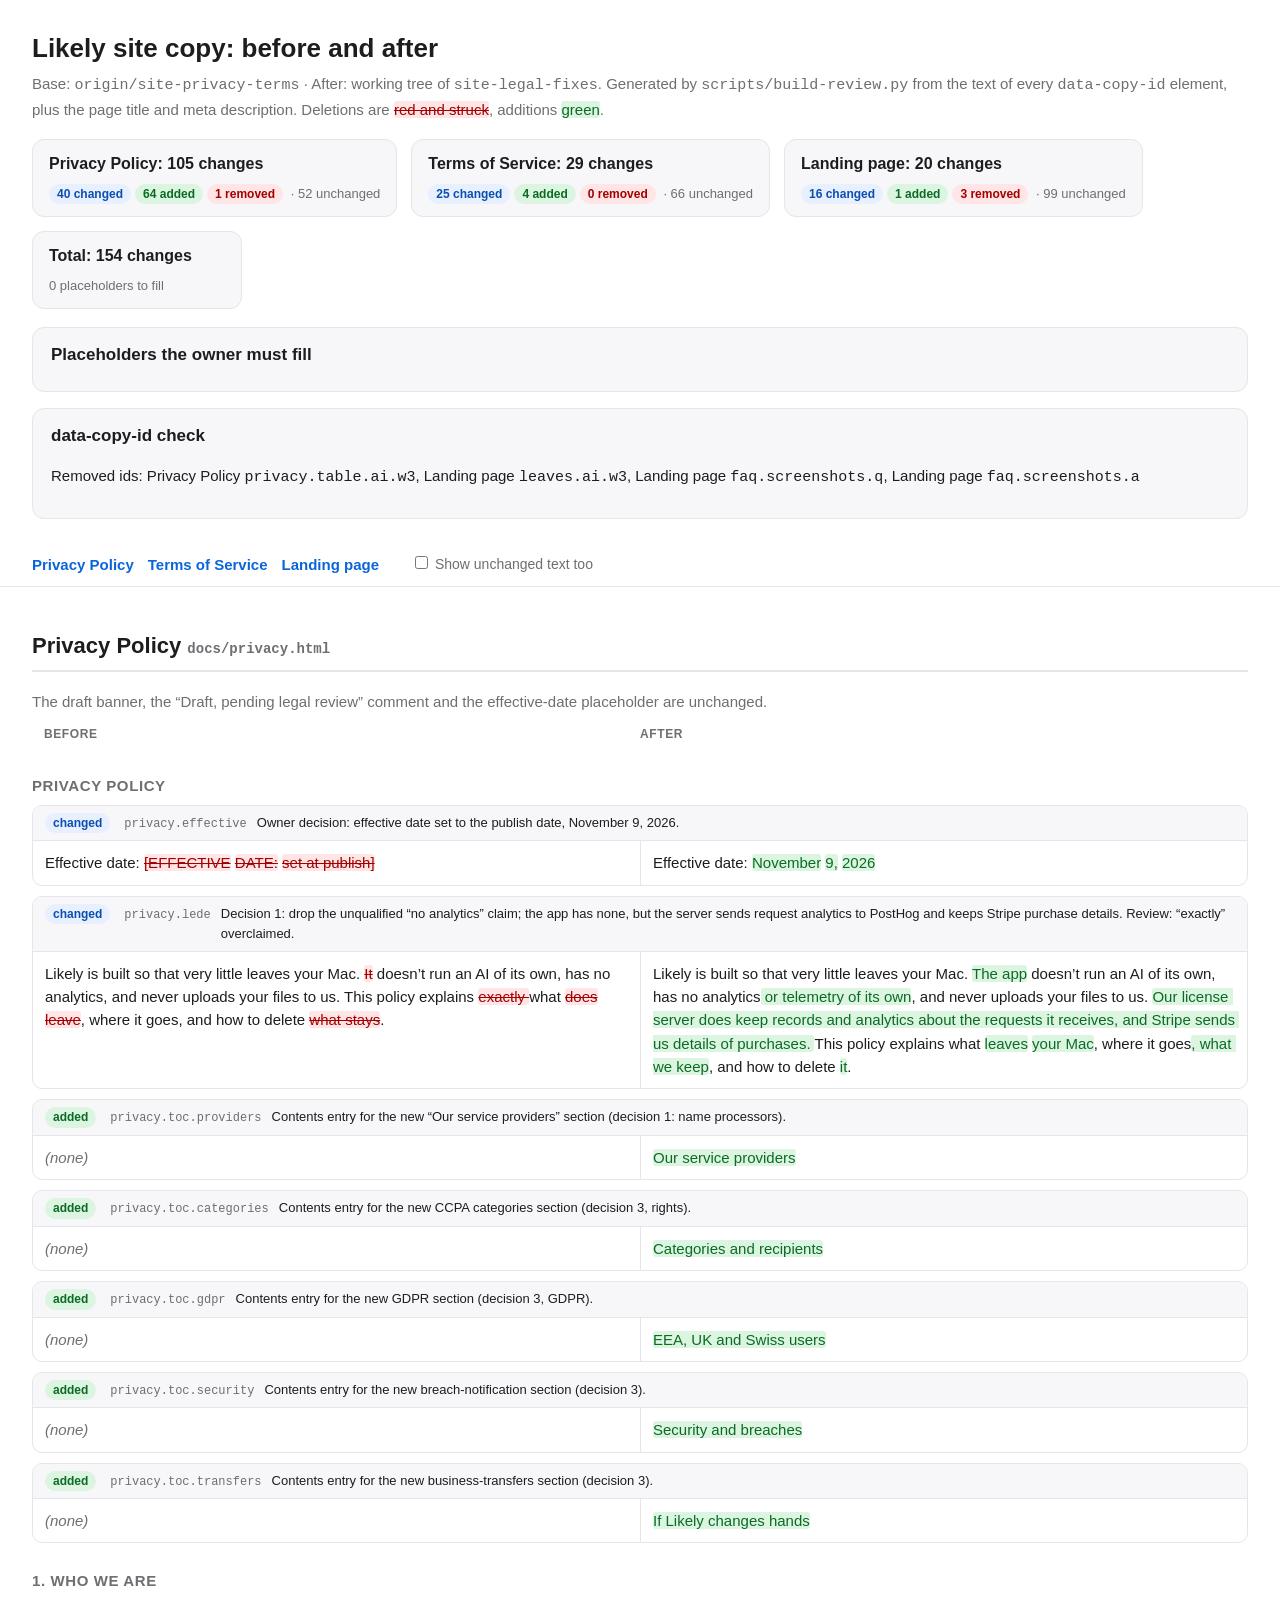
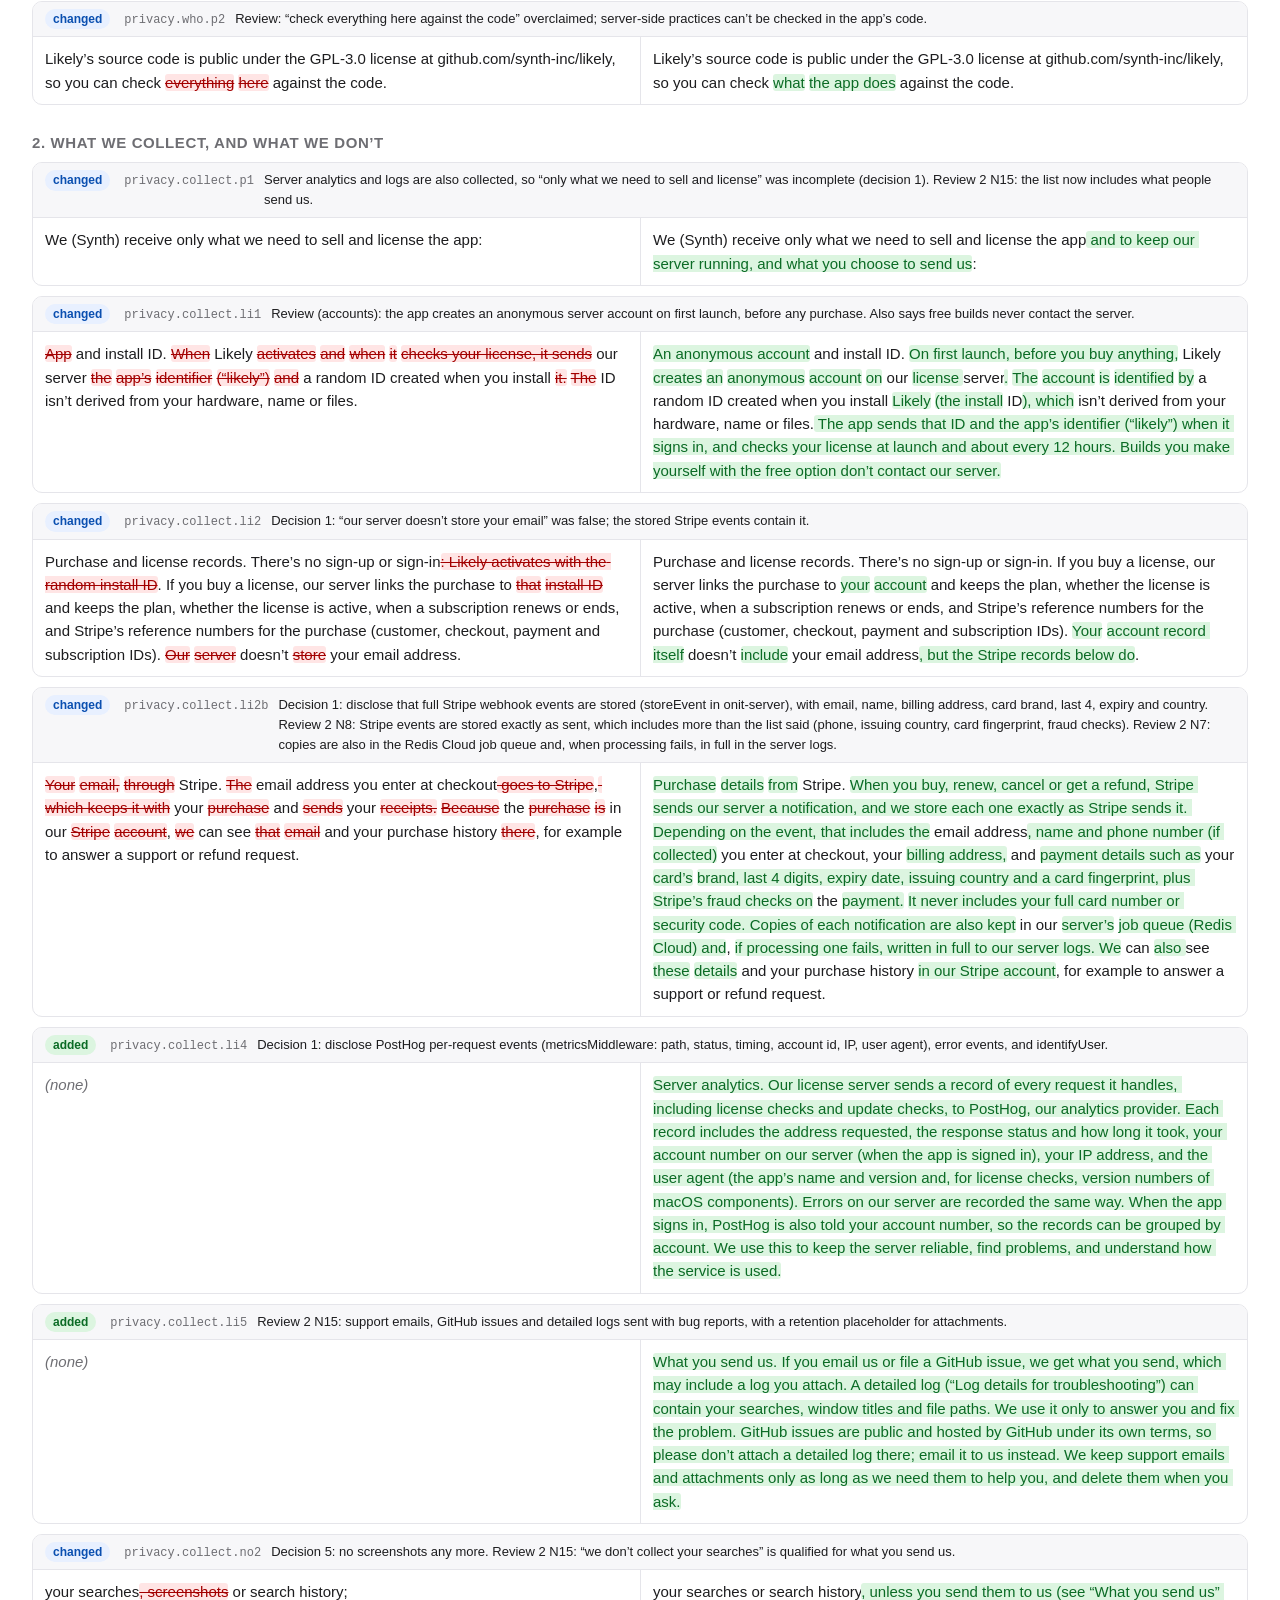
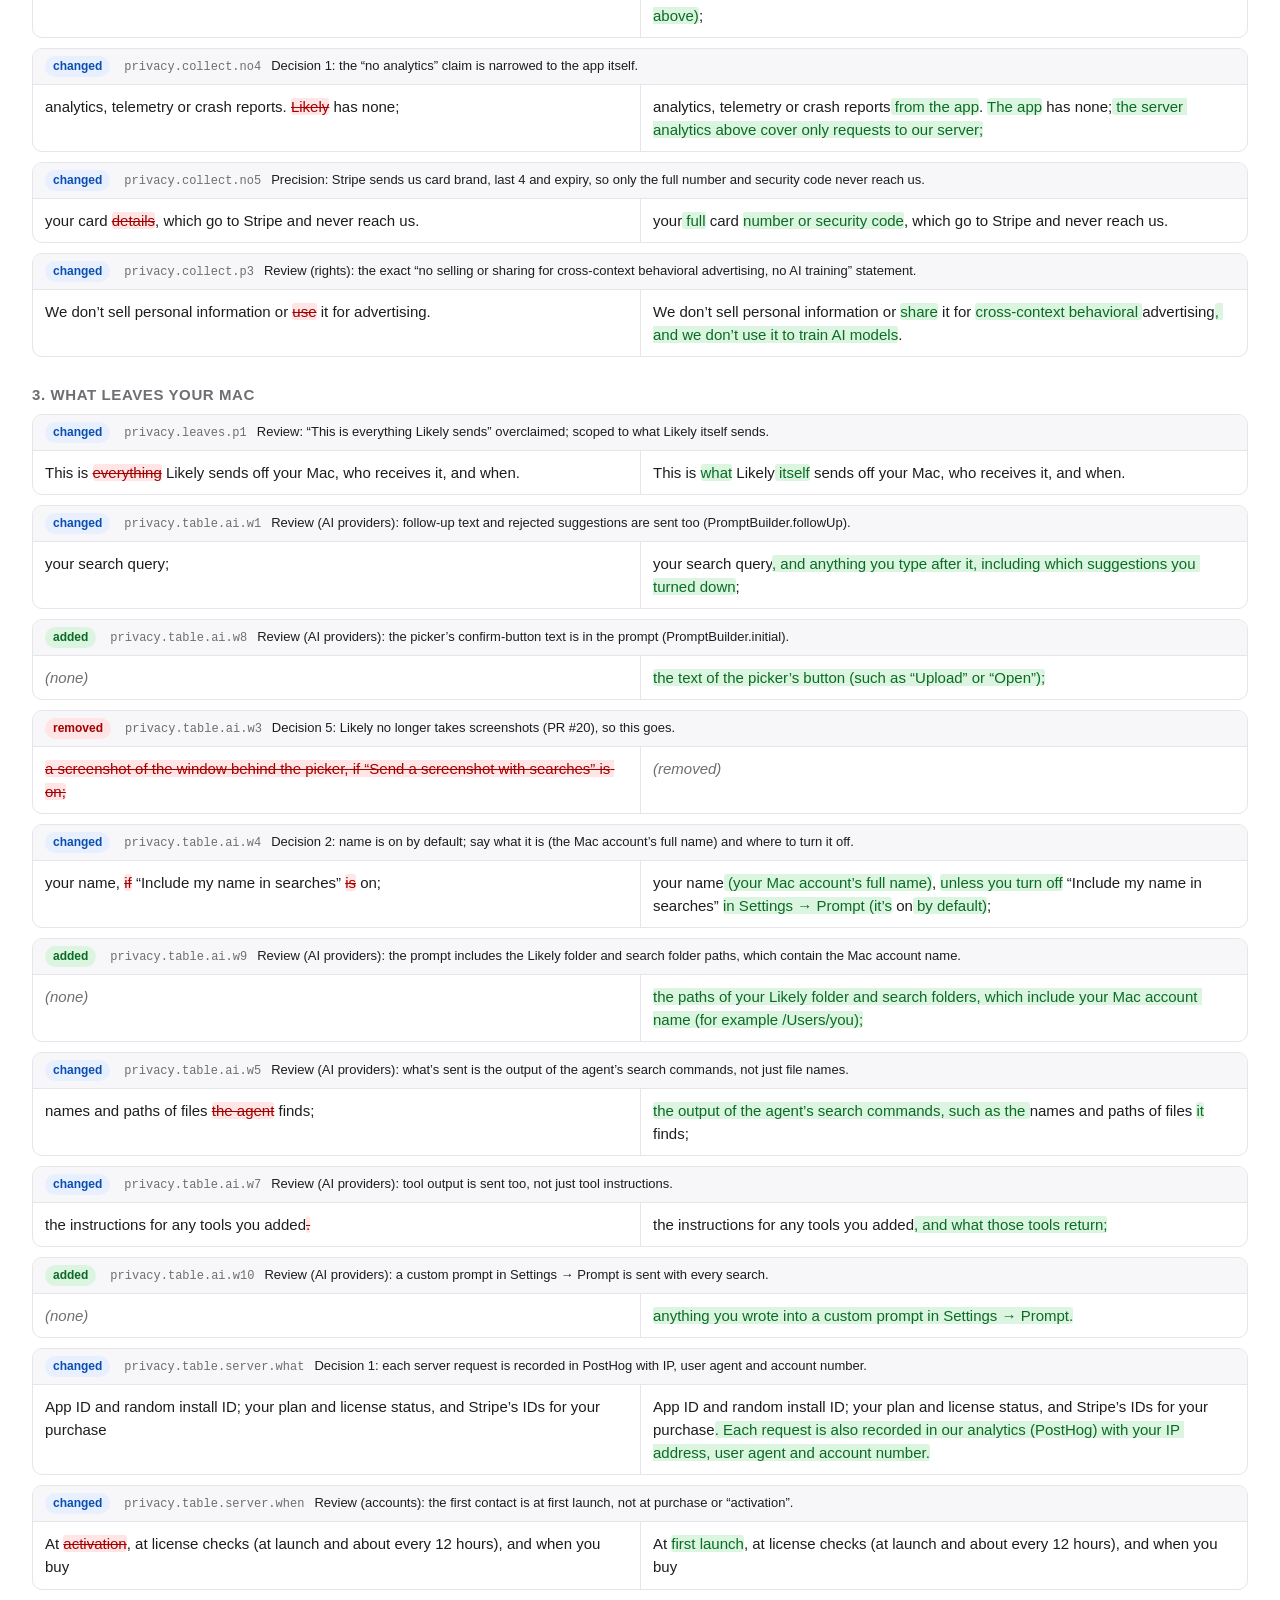
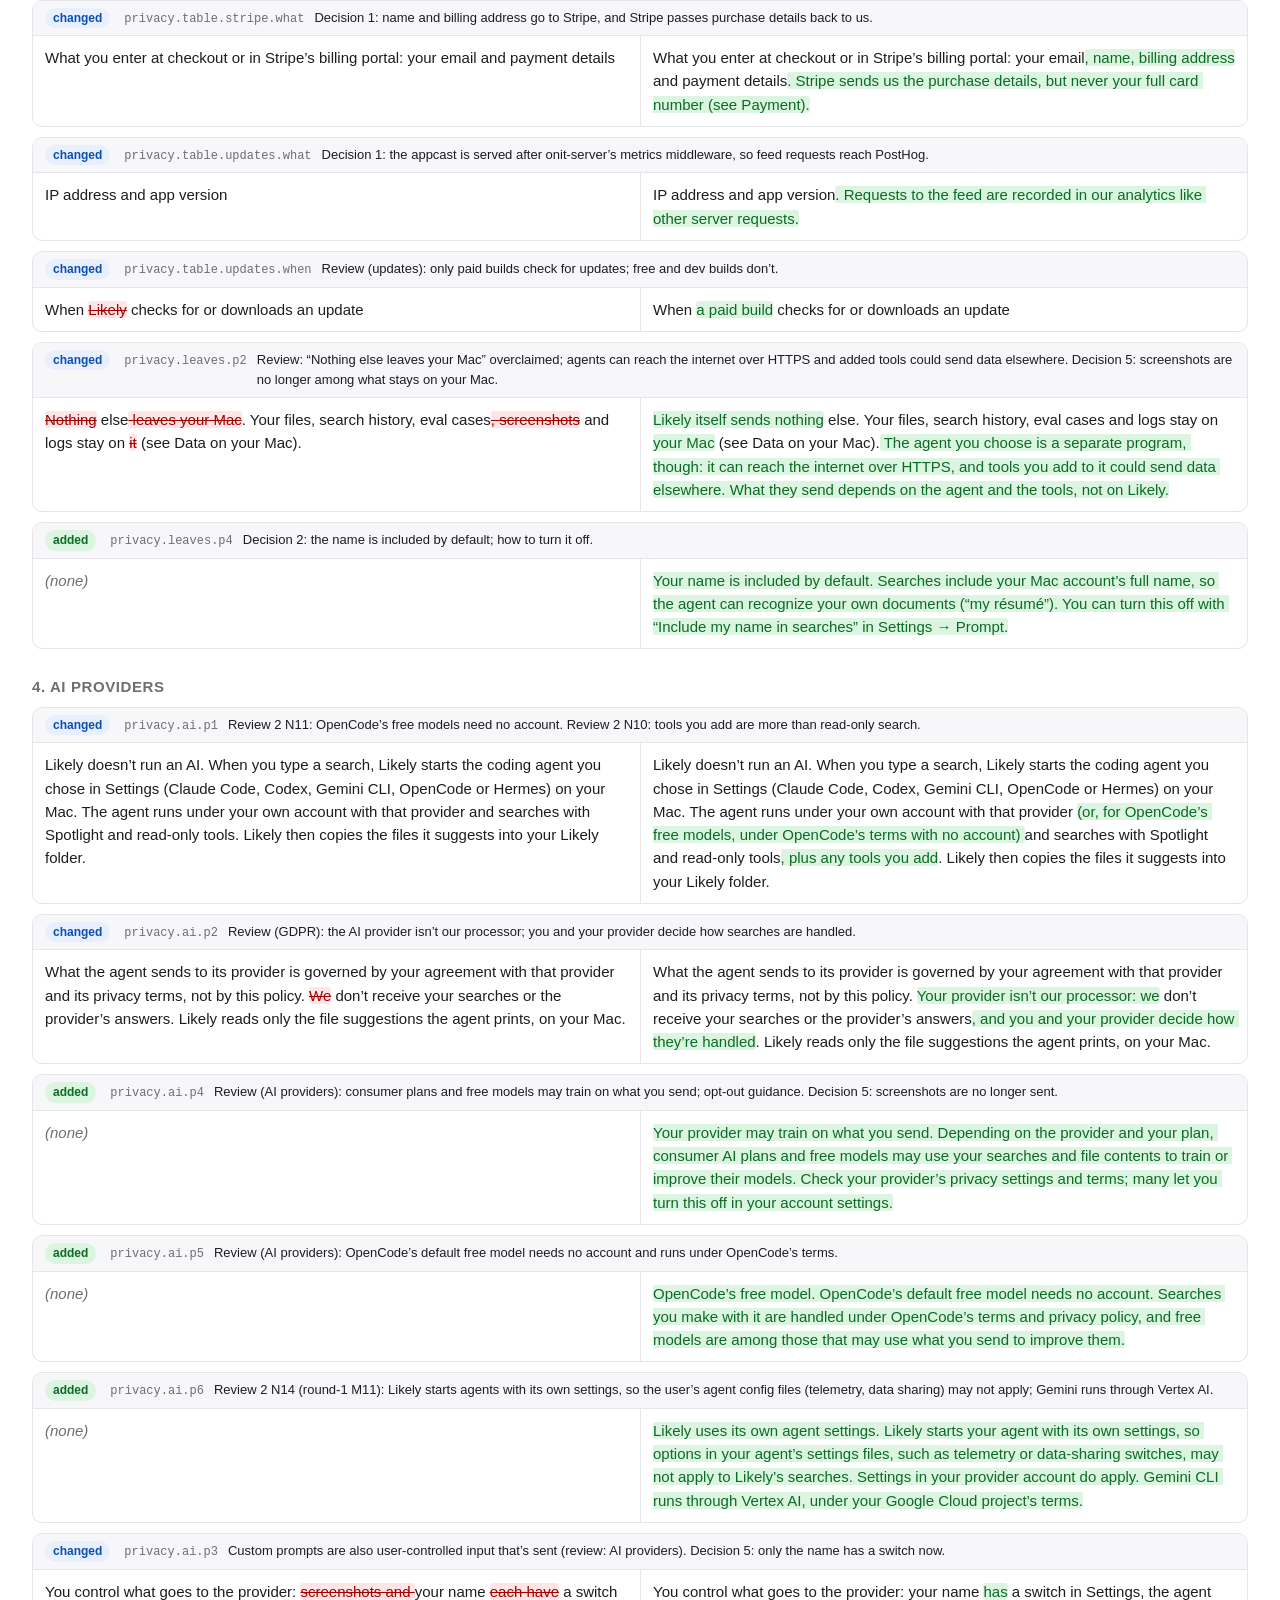
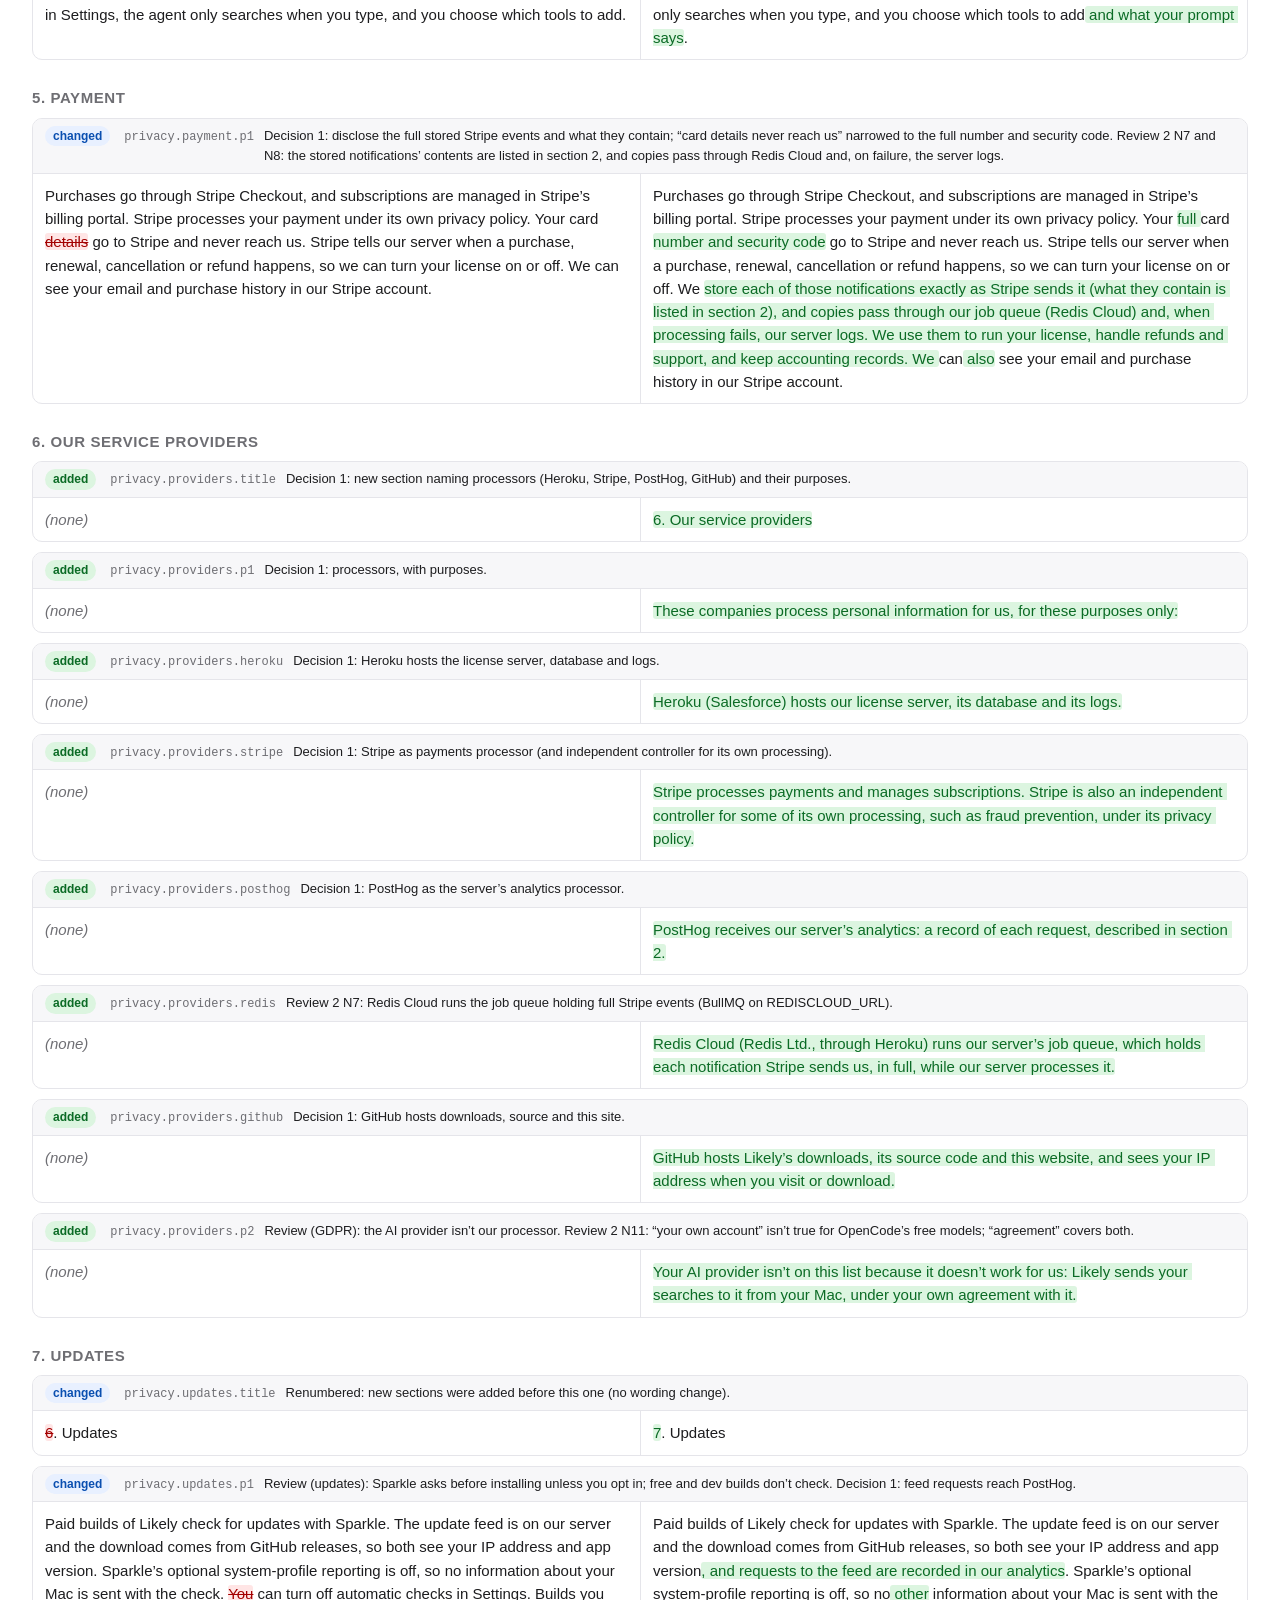
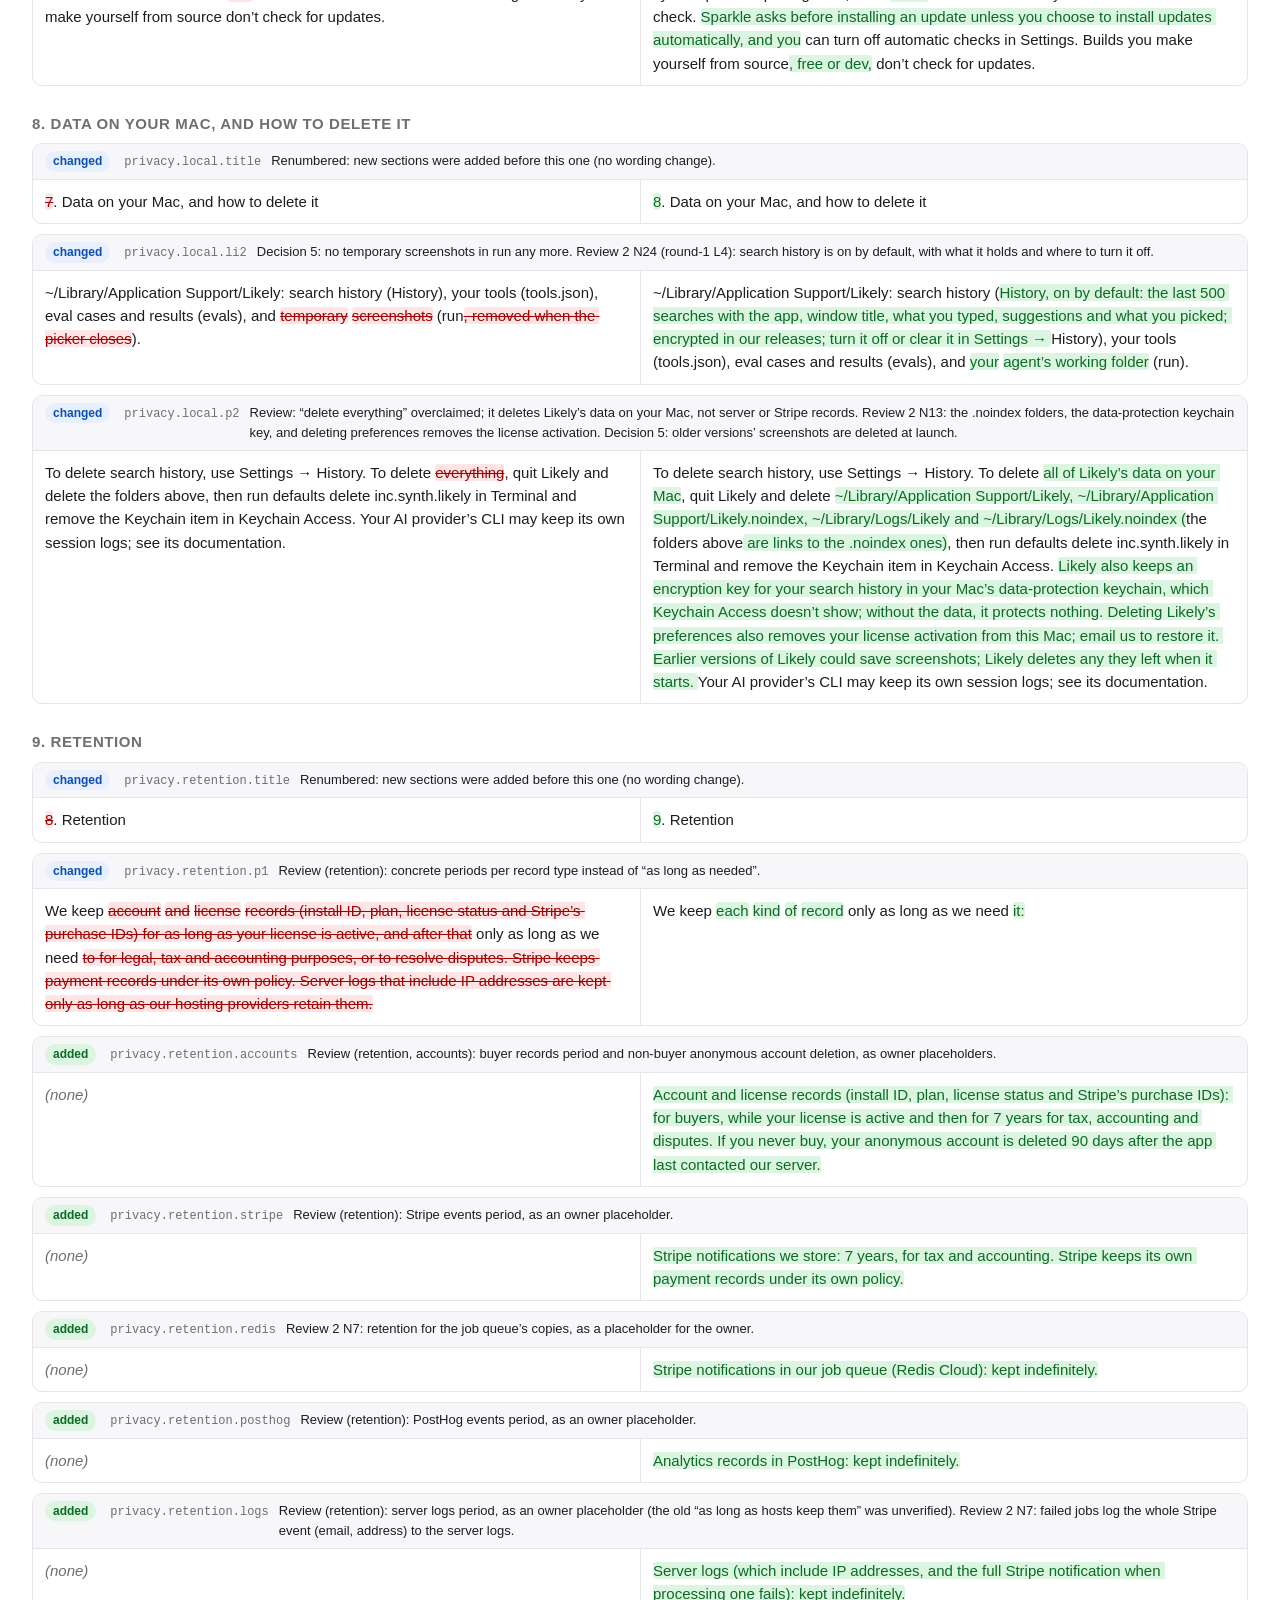
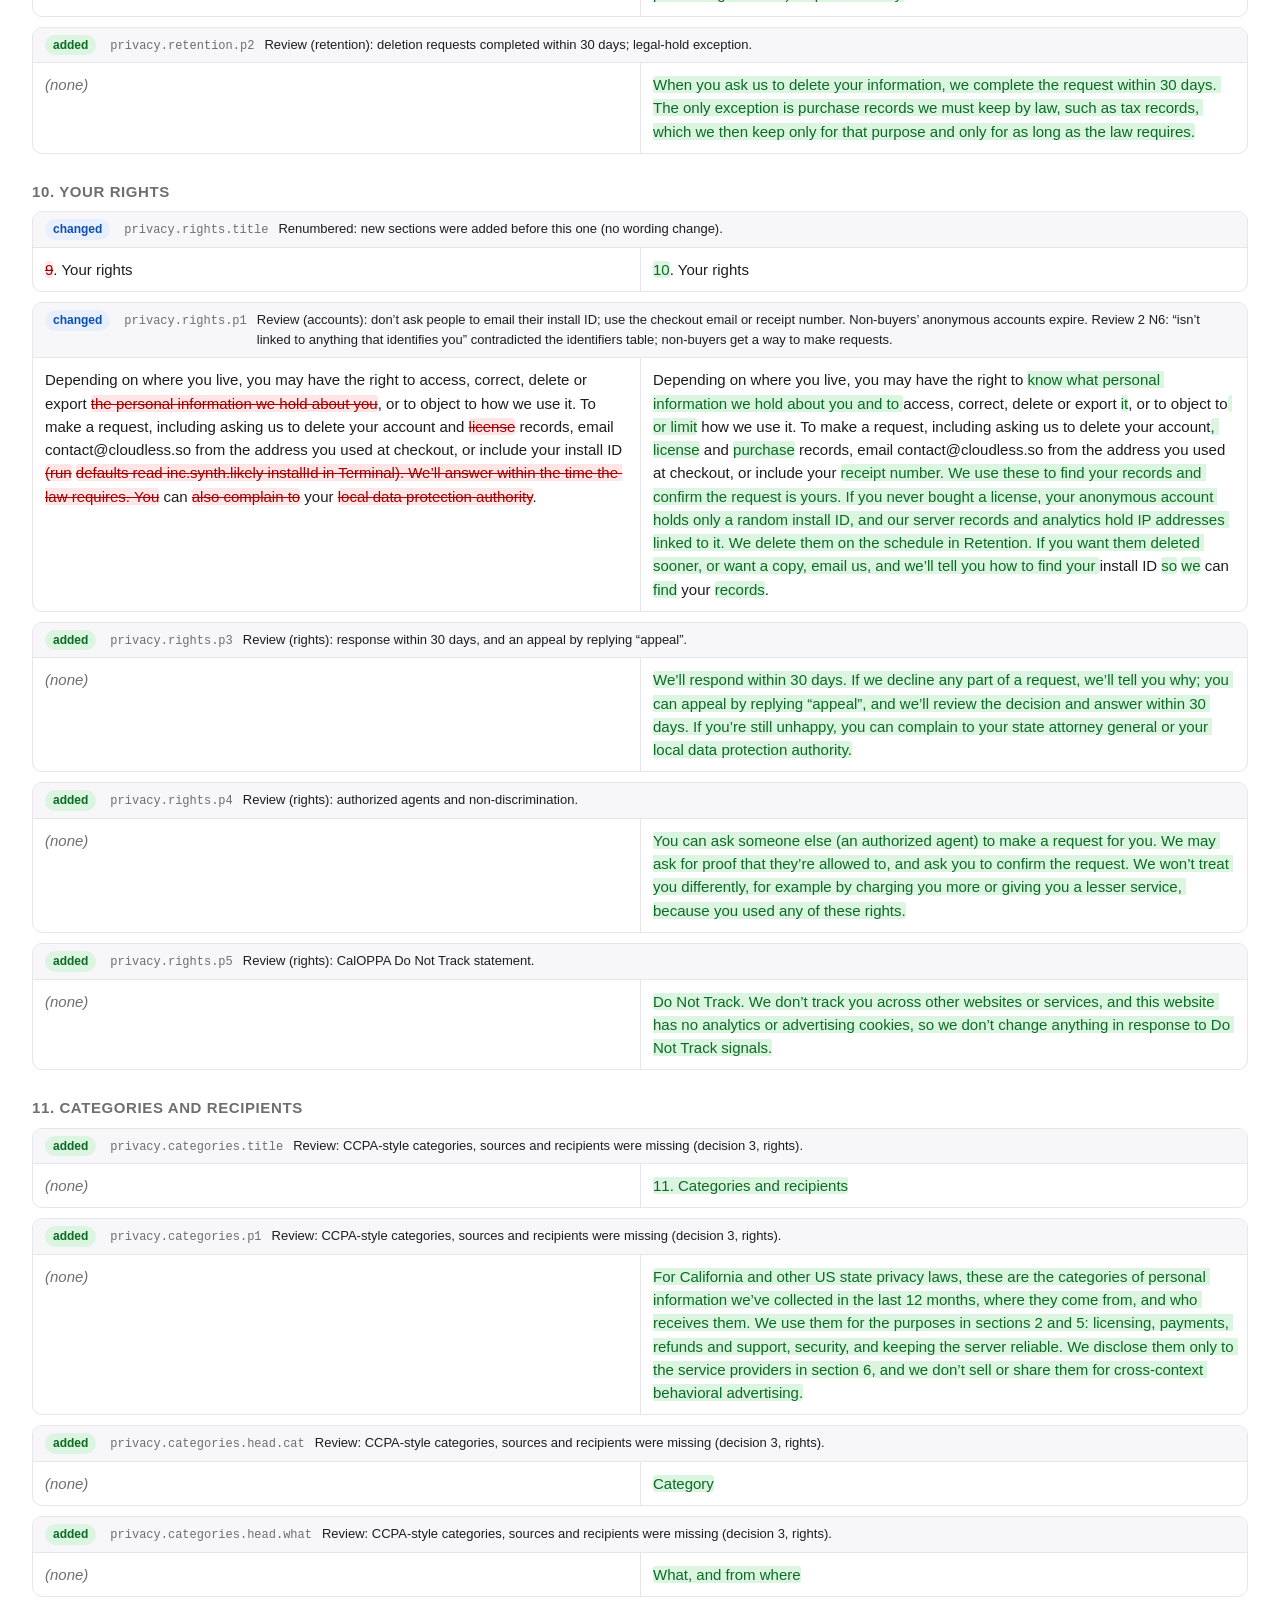
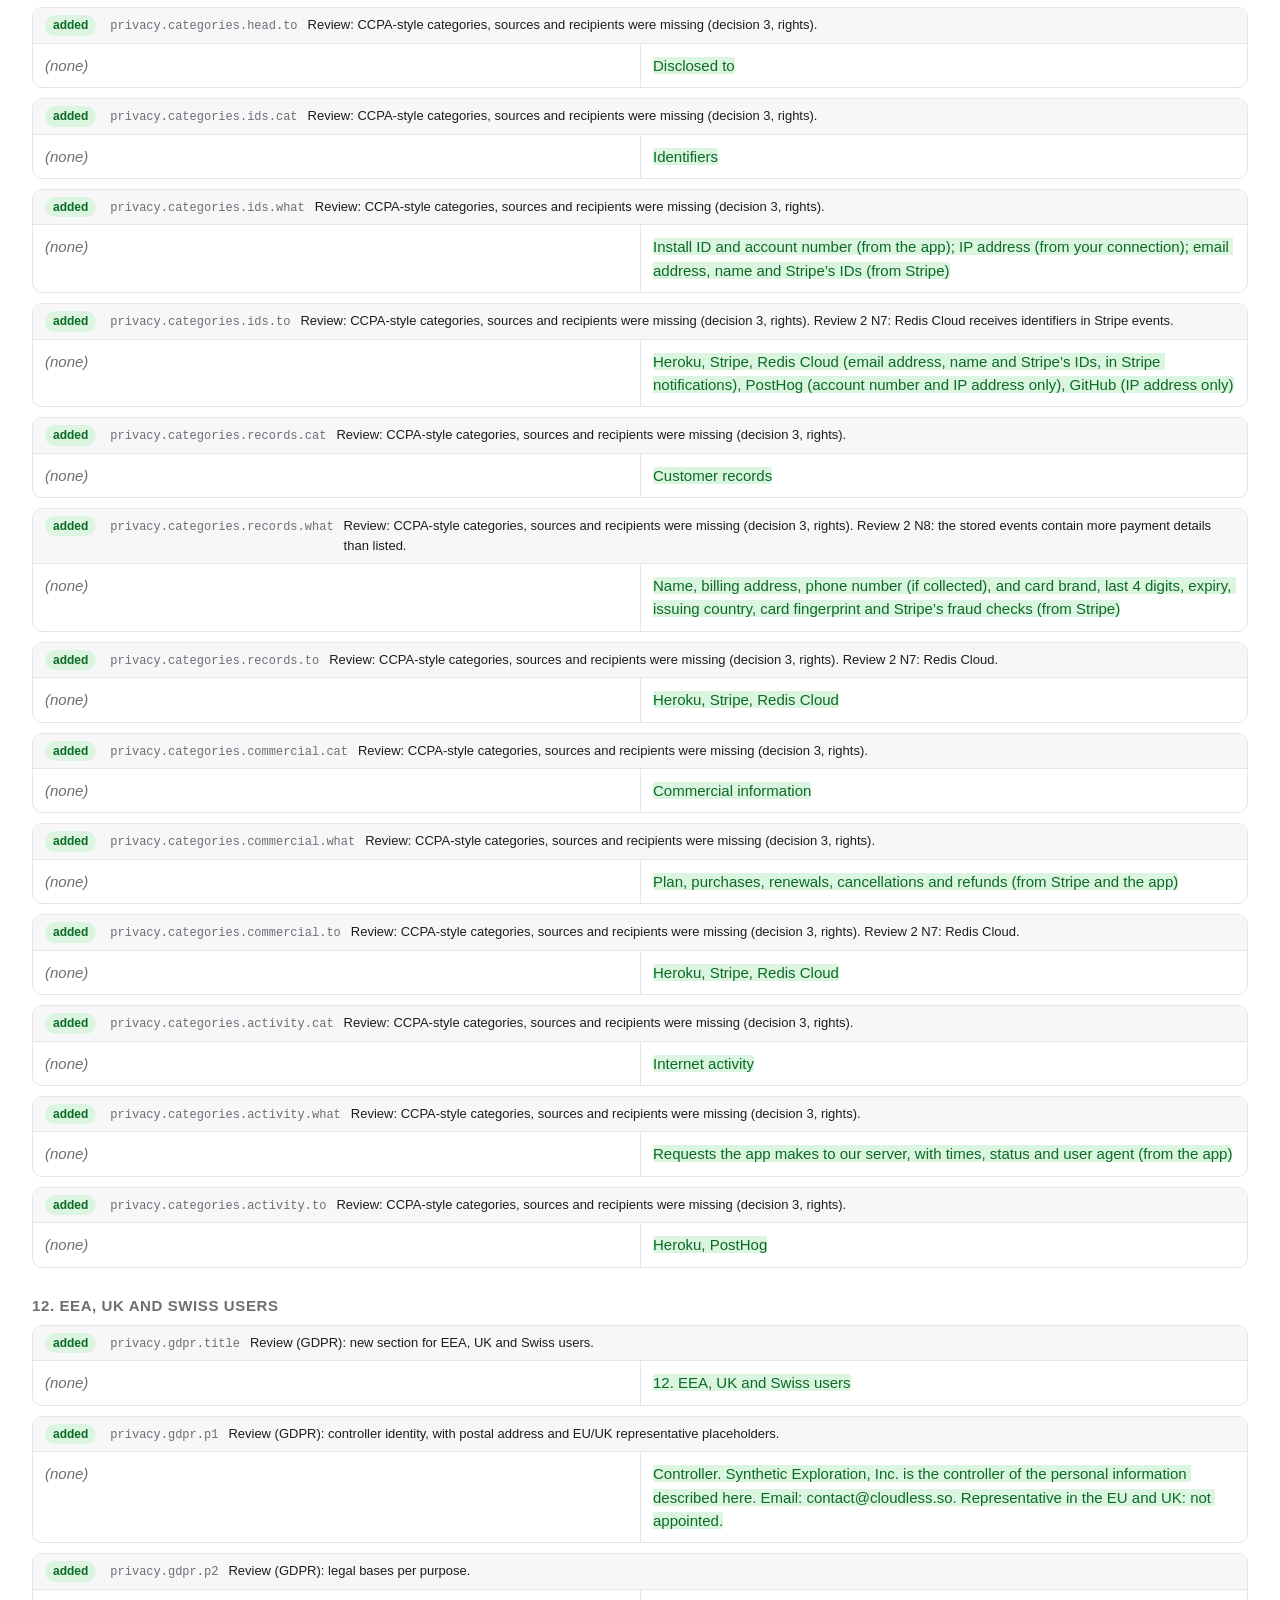
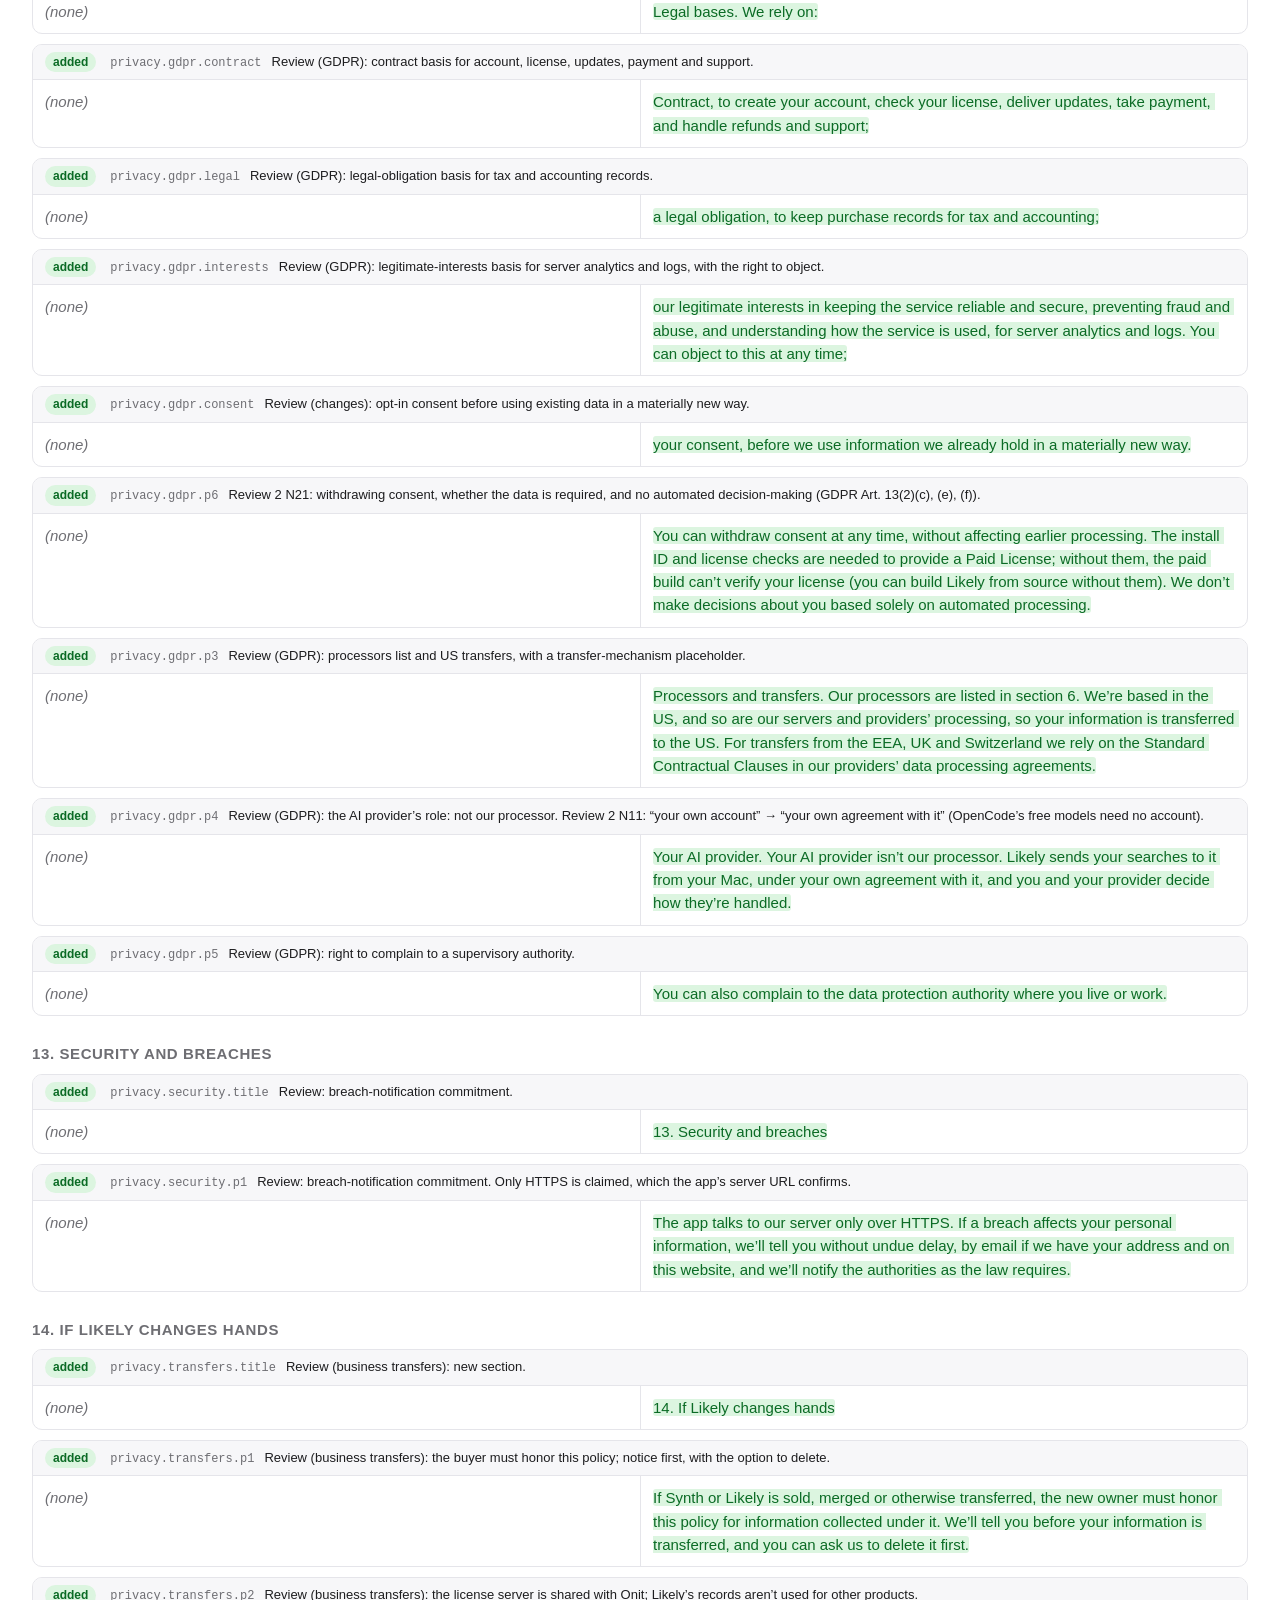
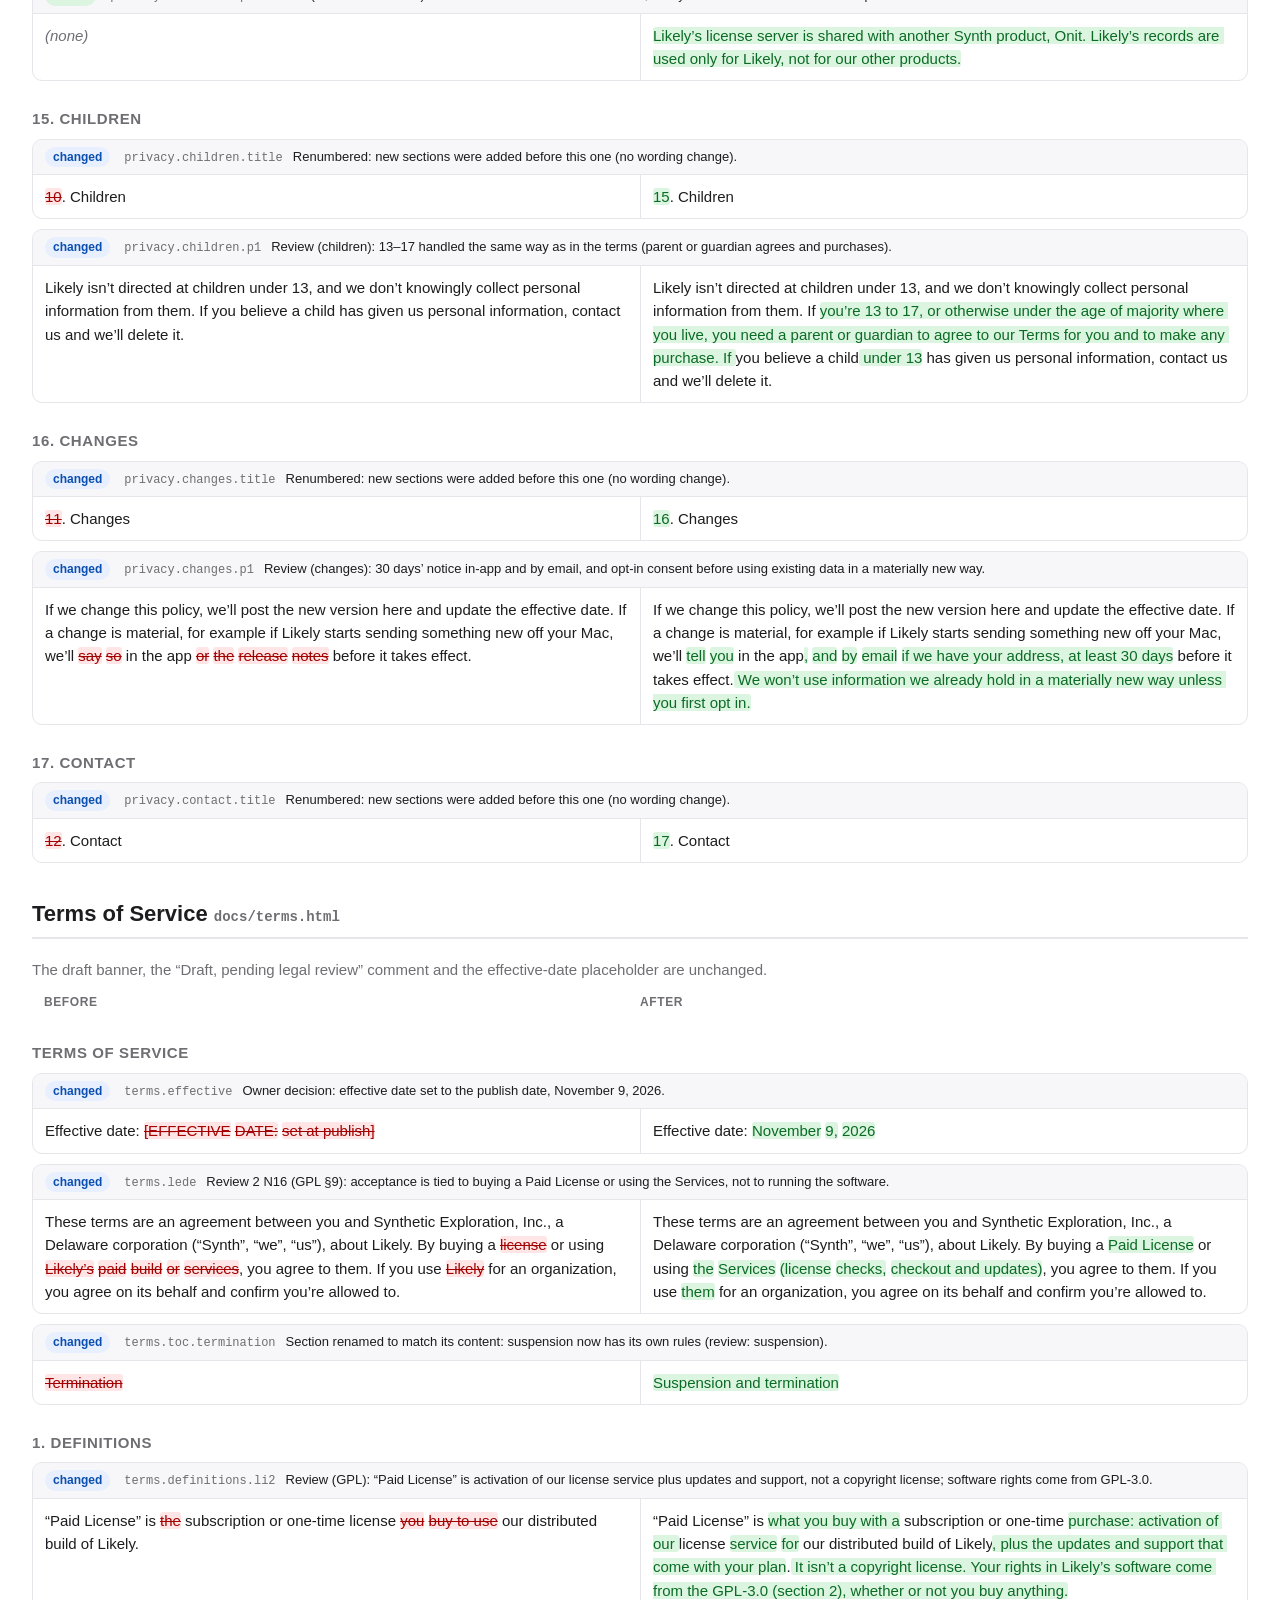
==== commit b0713add: "Privacy: no fixed retention promise for support attachments; steer detailed logs to email Co-Authore" ====
--- a/docs/review/index.html
+++ b/docs/review/index.html
@@ -51,7 +51,7 @@
 h3.sec.quiet { display: none; }
 body.show-unchanged h3.sec.quiet { display: block; }
 @media (max-width: 800px) { .row, .colhead { grid-template-columns: 1fr; } .row .col + .col { border-left: 0; border-top: 1px solid var(--line); } }
-</style></head><body><header class='top'><h1>Likely site copy: before and after</h1><p class='sub'>Base: <code>origin/site-privacy-terms</code> · After: working tree of <code>site-legal-fixes</code>. Generated by <code>scripts/build-review.py</code> from the text of every <code>data-copy-id</code> element, plus the page title and meta description. Deletions are <del>red and struck</del>, additions <ins>green</ins>.</p><div class='summary'><a class='stat' href='#page-privacy'><b>Privacy Policy: 105 changes</b><span class='n'><span class='pill changed'>40 changed</span><span class='pill added'>64 added</span><span class='pill removed'>1 removed</span> · 52 unchanged</span></a><a class='stat' href='#page-terms'><b>Terms of Service: 29 changes</b><span class='n'><span class='pill changed'>25 changed</span><span class='pill added'>4 added</span><span class='pill removed'>0 removed</span> · 66 unchanged</span></a><a class='stat' href='#page-index'><b>Landing page: 20 changes</b><span class='n'><span class='pill changed'>16 changed</span><span class='pill added'>1 added</span><span class='pill removed'>3 removed</span> · 99 unchanged</span></a><div class='stat'><b>Total: 154 changes</b><span class='n'>1 placeholders to fill</span></div></div><div class='box'><h2>Placeholders the owner must fill</h2><ol><li><span class='ph'>[SUPPORT ATTACHMENTS: e.g. 90 days]</span> · Privacy Policy, 2. What we collect, and what we don’t (<a href='#privacy--privacy.collect.li5'><code>privacy.collect.li5</code></a>)</li></ol></div><div class='box'><h2>data-copy-id check</h2><p>Removed ids: Privacy Policy <code>privacy.table.ai.w3</code>, Landing page <code>leaves.ai.w3</code>, Landing page <code>faq.screenshots.q</code>, Landing page <code>faq.screenshots.a</code></p></div></header><div class='controls'><nav><a href='#page-privacy'>Privacy Policy</a><a href='#page-terms'>Terms of Service</a><a href='#page-index'>Landing page</a></nav><label><input type='checkbox' id='unch'> Show unchanged text too</label></div><main><section class='page' id='page-privacy'><h2>Privacy Policy <code style='font-size:14px;color:var(--muted)'>docs/privacy.html</code></h2><p class='note'>The draft banner, the “Draft, pending legal review” comment and the effective-date placeholder are unchanged.</p><div class='colhead'><span>Before</span><span>After</span></div><h3 class='sec quiet'>Page metadata</h3><div class='row unchanged' id='privacy--meta.title'><div class='meta'><code>meta.title</code><span class='why'></span></div><div class='col'>Privacy Policy · Likely</div><div class='col'>Privacy Policy · Likely</div></div><div class='row unchanged' id='privacy--meta.description'><div class='meta'><code>meta.description</code><span class='why'></span></div><div class='col'>What Likely sends, where it goes, and what stays on your Mac.</div><div class='col'>What Likely sends, where it goes, and what stays on your Mac.</div></div><h3 class='sec quiet'>Header</h3><div class='row unchanged' id='privacy--nav.brand'><div class='meta'><code>nav.brand</code><span class='why'></span></div><div class='col'>Likely</div><div class='col'>Likely</div></div><div class='row unchanged' id='privacy--nav.pricing'><div class='meta'><code>nav.pricing</code><span class='why'></span></div><div class='col'>Pricing</div><div class='col'>Pricing</div></div><div class='row unchanged' id='privacy--nav.terms'><div class='meta'><code>nav.terms</code><span class='why'></span></div><div class='col'>Terms</div><div class='col'>Terms</div></div><div class='row unchanged' id='privacy--nav.github'><div class='meta'><code>nav.github</code><span class='why'></span></div><div class='col'>GitHub</div><div class='col'>GitHub</div></div><div class='row unchanged' id='privacy--privacy.draft'><div class='meta'><code>privacy.draft</code><span class='why'></span></div><div class='col'>Draft, pending legal review. This policy hasn’t been reviewed by a lawyer yet and may change before it takes effect.</div><div class='col'>Draft, pending legal review. This policy hasn’t been reviewed by a lawyer yet and may change before it takes effect.</div></div><h3 class='sec'>Privacy Policy</h3><div class='row unchanged' id='privacy--privacy.title'><div class='meta'><code>privacy.title</code><span class='why'></span></div><div class='col'>Privacy Policy</div><div class='col'>Privacy Policy</div></div><div class='row changed' id='privacy--privacy.effective'><div class='meta'><span class='pill changed'>changed</span><code>privacy.effective</code><span class='why'>Owner decision: effective date set to the publish date, November 9, 2026.</span></div><div class='col'>Effective date: <del>[EFFECTIVE</del> <del>DATE:</del> <del>set at publish]</del></div><div class='col'>Effective date: <ins>November</ins> <ins>9,</ins> <ins>2026</ins></div></div><div class='row changed' id='privacy--privacy.lede'><div class='meta'><span class='pill changed'>changed</span><code>privacy.lede</code><span class='why'>Decision 1: drop the unqualified “no analytics” claim; the app has none, but the server sends request analytics to PostHog and keeps Stripe purchase details. Review: “exactly” overclaimed.</span></div><div class='col'>Likely is built so that very little leaves your Mac. <del>It</del> doesn’t run an AI of its own, has no analytics, and never uploads your files to us. This policy explains <del>exactly </del>what <del>does</del> <del>leave</del>, where it goes, and how to delete <del>what stays</del>.</div><div class='col'>Likely is built so that very little leaves your Mac. <ins>The app</ins> doesn’t run an AI of its own, has no analytics<ins> or telemetry of its own</ins>, and never uploads your files to us. <ins>Our license server does keep records and analytics about the requests it receives, and Stripe sends us details of purchases. </ins>This policy explains what <ins>leaves</ins> <ins>your Mac</ins>, where it goes<ins>, what we keep</ins>, and how to delete <ins>it</ins>.</div></div><div class='row unchanged' id='privacy--privacy.toc.who'><div class='meta'><code>privacy.toc.who</code><span class='why'></span></div><div class='col'>Who we are</div><div class='col'>Who we are</div></div><div class='row unchanged' id='privacy--privacy.toc.collect'><div class='meta'><code>privacy.toc.collect</code><span class='why'></span></div><div class='col'>What we collect, and what we don’t</div><div class='col'>What we collect, and what we don’t</div></div><div class='row unchanged' id='privacy--privacy.toc.leaves'><div class='meta'><code>privacy.toc.leaves</code><span class='why'></span></div><div class='col'>What leaves your Mac</div><div class='col'>What leaves your Mac</div></div><div class='row unchanged' id='privacy--privacy.toc.ai'><div class='meta'><code>privacy.toc.ai</code><span class='why'></span></div><div class='col'>AI providers</div><div class='col'>AI providers</div></div><div class='row unchanged' id='privacy--privacy.toc.payment'><div class='meta'><code>privacy.toc.payment</code><span class='why'></span></div><div class='col'>Payment</div><div class='col'>Payment</div></div><div class='row added' id='privacy--privacy.toc.providers'><div class='meta'><span class='pill added'>added</span><code>privacy.toc.providers</code><span class='why'>Contents entry for the new “Our service providers” section (decision 1: name processors).</span></div><div class='col empty'>(none)</div><div class='col'><ins>Our service providers</ins></div></div><div class='row unchanged' id='privacy--privacy.toc.updates'><div class='meta'><code>privacy.toc.updates</code><span class='why'></span></div><div class='col'>Updates</div><div class='col'>Updates</div></div><div class='row unchanged' id='privacy--privacy.toc.local'><div class='meta'><code>privacy.toc.local</code><span class='why'></span></div><div class='col'>Data on your Mac</div><div class='col'>Data on your Mac</div></div><div class='row unchanged' id='privacy--privacy.toc.retention'><div class='meta'><code>privacy.toc.retention</code><span class='why'></span></div><div class='col'>Retention</div><div class='col'>Retention</div></div><div class='row unchanged' id='privacy--privacy.toc.rights'><div class='meta'><code>privacy.toc.rights</code><span class='why'></span></div><div class='col'>Your rights</div><div class='col'>Your rights</div></div><div class='row added' id='privacy--privacy.toc.categories'><div class='meta'><span class='pill added'>added</span><code>privacy.toc.categories</code><span class='why'>Contents entry for the new CCPA categories section (decision 3, rights).</span></div><div class='col empty'>(none)</div><div class='col'><ins>Categories and recipients</ins></div></div><div class='row added' id='privacy--privacy.toc.gdpr'><div class='meta'><span class='pill added'>added</span><code>privacy.toc.gdpr</code><span class='why'>Contents entry for the new GDPR section (decision 3, GDPR).</span></div><div class='col empty'>(none)</div><div class='col'><ins>EEA, UK and Swiss users</ins></div></div><div class='row added' id='privacy--privacy.toc.security'><div class='meta'><span class='pill added'>added</span><code>privacy.toc.security</code><span class='why'>Contents entry for the new breach-notification section (decision 3).</span></div><div class='col empty'>(none)</div><div class='col'><ins>Security and breaches</ins></div></div><div class='row added' id='privacy--privacy.toc.transfers'><div class='meta'><span class='pill added'>added</span><code>privacy.toc.transfers</code><span class='why'>Contents entry for the new business-transfers section (decision 3).</span></div><div class='col empty'>(none)</div><div class='col'><ins>If Likely changes hands</ins></div></div><div class='row unchanged' id='privacy--privacy.toc.children'><div class='meta'><code>privacy.toc.children</code><span class='why'></span></div><div class='col'>Children</div><div class='col'>Children</div></div><div class='row unchanged' id='privacy--privacy.toc.changes'><div class='meta'><code>privacy.toc.changes</code><span class='why'></span></div><div class='col'>Changes</div><div class='col'>Changes</div></div><div class='row unchanged' id='privacy--privacy.toc.contact'><div class='meta'><code>privacy.toc.contact</code><span class='why'></span></div><div class='col'>Contact</div><div class='col'>Contact</div></div><h3 class='sec'>1. Who we are</h3><div class='row unchanged' id='privacy--privacy.who.title'><div class='meta'><code>privacy.who.title</code><span class='why'></span></div><div class='col'>1. Who we are</div><div class='col'>1. Who we are</div></div><div class='row unchanged' id='privacy--privacy.who.p1'><div class='meta'><code>privacy.who.p1</code><span class='why'></span></div><div class='col'>Likely is a macOS menu bar app made by Synthetic Exploration, Inc., a Delaware corporation (“Synth”, “we”, “us”). This policy covers the Likely app, its license and update services, and this website (synth-inc.github.io/likely). Our Terms of Service cover your use of the paid app and services.</div><div class='col'>Likely is a macOS menu bar app made by Synthetic Exploration, Inc., a Delaware corporation (“Synth”, “we”, “us”). This policy covers the Likely app, its license and update services, and this website (synth-inc.github.io/likely). Our Terms of Service cover your use of the paid app and services.</div></div><div class='row changed' id='privacy--privacy.who.p2'><div class='meta'><span class='pill changed'>changed</span><code>privacy.who.p2</code><span class='why'>Review: “check everything here against the code” overclaimed; server-side practices can’t be checked in the app’s code.</span></div><div class='col'>Likely’s source code is public under the GPL-3.0 license at github.com/synth-inc/likely, so you can check <del>everything</del> <del>here</del> against the code.</div><div class='col'>Likely’s source code is public under the GPL-3.0 license at github.com/synth-inc/likely, so you can check <ins>what</ins> <ins>the app does</ins> against the code.</div></div><h3 class='sec'>2. What we collect, and what we don’t</h3><div class='row unchanged' id='privacy--privacy.collect.title'><div class='meta'><code>privacy.collect.title</code><span class='why'></span></div><div class='col'>2. What we collect, and what we don’t</div><div class='col'>2. What we collect, and what we don’t</div></div><div class='row changed' id='privacy--privacy.collect.p1'><div class='meta'><span class='pill changed'>changed</span><code>privacy.collect.p1</code><span class='why'>Server analytics and logs are also collected, so “only what we need to sell and license” was incomplete (decision 1). Review 2 N15: the list now includes what people send us.</span></div><div class='col'>We (Synth) receive only what we need to sell and license the app:</div><div class='col'>We (Synth) receive only what we need to sell and license the app<ins> and to keep our server running, and what you choose to send us</ins>:</div></div><div class='row changed' id='privacy--privacy.collect.li1'><div class='meta'><span class='pill changed'>changed</span><code>privacy.collect.li1</code><span class='why'>Review (accounts): the app creates an anonymous server account on first launch, before any purchase. Also says free builds never contact the server.</span></div><div class='col'><del>App</del> and install ID. <del>When</del> Likely <del>activates</del> <del>and</del> <del>when</del> <del>it</del> <del>checks your license, it sends</del> our server <del>the</del> <del>app’s</del> <del>identifier</del> <del>(“likely”)</del> <del>and</del> a random ID created when you install <del>it.</del> <del>The</del> ID isn’t derived from your hardware, name or files.</div><div class='col'><ins>An anonymous account</ins> and install ID. <ins>On first launch, before you buy anything,</ins> Likely <ins>creates</ins> <ins>an</ins> <ins>anonymous</ins> <ins>account</ins> <ins>on</ins> our <ins>license </ins>server<ins>.</ins> <ins>The</ins> <ins>account</ins> <ins>is</ins> <ins>identified</ins> <ins>by</ins> a random ID created when you install <ins>Likely</ins> <ins>(the install</ins> ID<ins>), which</ins> isn’t derived from your hardware, name or files.<ins> The app sends that ID and the app’s identifier (“likely”) when it signs in, and checks your license at launch and about every 12 hours. Builds you make yourself with the free option don’t contact our server.</ins></div></div><div class='row changed' id='privacy--privacy.collect.li2'><div class='meta'><span class='pill changed'>changed</span><code>privacy.collect.li2</code><span class='why'>Decision 1: “our server doesn’t store your email” was false; the stored Stripe events contain it.</span></div><div class='col'>Purchase and license records. There’s no sign-up or sign-in<del>: Likely activates with the random install ID</del>. If you buy a license, our server links the purchase to <del>that</del> <del>install ID</del> and keeps the plan, whether the license is active, when a subscription renews or ends, and Stripe’s reference numbers for the purchase (customer, checkout, payment and subscription IDs). <del>Our</del> <del>server</del> doesn’t <del>store</del> your email address.</div><div class='col'>Purchase and license records. There’s no sign-up or sign-in. If you buy a license, our server links the purchase to <ins>your</ins> <ins>account</ins> and keeps the plan, whether the license is active, when a subscription renews or ends, and Stripe’s reference numbers for the purchase (customer, checkout, payment and subscription IDs). <ins>Your</ins> <ins>account record itself</ins> doesn’t <ins>include</ins> your email address<ins>, but the Stripe records below do</ins>.</div></div><div class='row changed' id='privacy--privacy.collect.li2b'><div class='meta'><span class='pill changed'>changed</span><code>privacy.collect.li2b</code><span class='why'>Decision 1: disclose that full Stripe webhook events are stored (storeEvent in onit-server), with email, name, billing address, card brand, last 4, expiry and country. Review 2 N8: Stripe events are stored exactly as sent, which includes more than the list said (phone, issuing country, card fingerprint, fraud checks). Review 2 N7: copies are also in the Redis Cloud job queue and, when processing fails, in full in the server logs.</span></div><div class='col'><del>Your</del> <del>email,</del> <del>through</del> Stripe. <del>The</del> email address you enter at checkout<del> goes to Stripe</del>,<del> which keeps it with</del> your <del>purchase</del> and <del>sends</del> your <del>receipts.</del> <del>Because</del> the <del>purchase</del> <del>is</del> in our <del>Stripe</del> <del>account</del>, <del>we</del> can see <del>that</del> <del>email</del> and your purchase history <del>there</del>, for example to answer a support or refund request.</div><div class='col'><ins>Purchase</ins> <ins>details</ins> <ins>from</ins> Stripe. <ins>When you buy, renew, cancel or get a refund, Stripe sends our server a notification, and we store each one exactly as Stripe sends it. Depending on the event, that includes the</ins> email address<ins>, name and phone number (if collected)</ins> you enter at checkout, your <ins>billing address,</ins> and <ins>payment details such as</ins> your <ins>card’s</ins> <ins>brand, last 4 digits, expiry date, issuing country and a card fingerprint, plus Stripe’s fraud checks on</ins> the <ins>payment.</ins> <ins>It never includes your full card number or security code. Copies of each notification are also kept</ins> in our <ins>server’s</ins> <ins>job queue (Redis Cloud) and</ins>, <ins>if processing one fails, written in full to our server logs. We</ins> can <ins>also </ins>see <ins>these</ins> <ins>details</ins> and your purchase history <ins>in our Stripe account</ins>, for example to answer a support or refund request.</div></div><div class='row unchanged' id='privacy--privacy.collect.li3'><div class='meta'><code>privacy.collect.li3</code><span class='why'></span></div><div class='col'>Network information. Like any web server, ours (and GitHub, which hosts downloads and this site) sees your IP address when the app or your browser connects.</div><div class='col'>Network information. Like any web server, ours (and GitHub, which hosts downloads and this site) sees your IP address when the app or your browser connects.</div></div><div class='row added' id='privacy--privacy.collect.li4'><div class='meta'><span class='pill added'>added</span><code>privacy.collect.li4</code><span class='why'>Decision 1: disclose PostHog per-request events (metricsMiddleware: path, status, timing, account id, IP, user agent), error events, and identifyUser.</span></div><div class='col empty'>(none)</div><div class='col'><ins>Server analytics. Our license server sends a record of every request it handles, including license checks and update checks, to PostHog, our analytics provider. Each record includes the address requested, the response status and how long it took, your account number on our server (when the app is signed in), your IP address, and the user agent (the app’s name and version and, for license checks, version numbers of macOS components). Errors on our server are recorded the same way. When the app signs in, PostHog is also told your account number, so the records can be grouped by account. We use this to keep the server reliable, find problems, and understand how the service is used.</ins></div></div><div class='row added' id='privacy--privacy.collect.li5'><div class='meta'><span class='pill added'>added</span><code>privacy.collect.li5</code><span class='why'>Review 2 N15: support emails, GitHub issues and detailed logs sent with bug reports, with a retention placeholder for attachments.</span></div><div class='col empty'>(none)</div><div class='col'><ins>What you send us. If you email us or file a GitHub issue, we get what you send, which may include a log you attach. A detailed log (“Log details for troubleshooting”) can contain your searches, window titles and file paths. We use it only to answer you and fix the problem, and we delete attachments within [SUPPORT ATTACHMENTS: e.g. 90 days].</ins></div></div><div class='row unchanged' id='privacy--privacy.collect.p2'><div class='meta'><code>privacy.collect.p2</code><span class='why'></span></div><div class='col'>We don’t collect:</div><div class='col'>We don’t collect:</div></div><div class='row unchanged' id='privacy--privacy.collect.no1'><div class='meta'><code>privacy.collect.no1</code><span class='why'></span></div><div class='col'>your files, file names or folder contents;</div><div class='col'>your files, file names or folder contents;</div></div><div class='row changed' id='privacy--privacy.collect.no2'><div class='meta'><span class='pill changed'>changed</span><code>privacy.collect.no2</code><span class='why'>Decision 5: no screenshots any more. Review 2 N15: “we don’t collect your searches” is qualified for what you send us.</span></div><div class='col'>your searches<del>, screenshots</del> or search history;</div><div class='col'>your searches or search history<ins>, unless you send them to us (see “What you send us” above)</ins>;</div></div><div class='row unchanged' id='privacy--privacy.collect.no3'><div class='meta'><code>privacy.collect.no3</code><span class='why'></span></div><div class='col'>what your AI provider sends back;</div><div class='col'>what your AI provider sends back;</div></div><div class='row changed' id='privacy--privacy.collect.no4'><div class='meta'><span class='pill changed'>changed</span><code>privacy.collect.no4</code><span class='why'>Decision 1: the “no analytics” claim is narrowed to the app itself.</span></div><div class='col'>analytics, telemetry or crash reports. <del>Likely</del> has none;</div><div class='col'>analytics, telemetry or crash reports<ins> from the app</ins>. <ins>The app</ins> has none;<ins> the server analytics above cover only requests to our server;</ins></div></div><div class='row changed' id='privacy--privacy.collect.no5'><div class='meta'><span class='pill changed'>changed</span><code>privacy.collect.no5</code><span class='why'>Precision: Stripe sends us card brand, last 4 and expiry, so only the full number and security code never reach us.</span></div><div class='col'>your card <del>details</del>, which go to Stripe and never reach us.</div><div class='col'>your<ins> full</ins> card <ins>number or security code</ins>, which go to Stripe and never reach us.</div></div><div class='row changed' id='privacy--privacy.collect.p3'><div class='meta'><span class='pill changed'>changed</span><code>privacy.collect.p3</code><span class='why'>Review (rights): the exact “no selling or sharing for cross-context behavioral advertising, no AI training” statement.</span></div><div class='col'>We don’t sell personal information or <del>use</del> it for advertising.</div><div class='col'>We don’t sell personal information or <ins>share</ins> it for <ins>cross-context behavioral </ins>advertising<ins>, and we don’t use it to train AI models</ins>.</div></div><h3 class='sec'>3. What leaves your Mac</h3><div class='row unchanged' id='privacy--privacy.leaves.title'><div class='meta'><code>privacy.leaves.title</code><span class='why'></span></div><div class='col'>3. What leaves your Mac</div><div class='col'>3. What leaves your Mac</div></div><div class='row changed' id='privacy--privacy.leaves.p1'><div class='meta'><span class='pill changed'>changed</span><code>privacy.leaves.p1</code><span class='why'>Review: “This is everything Likely sends” overclaimed; scoped to what Likely itself sends.</span></div><div class='col'>This is <del>everything</del> Likely sends off your Mac, who receives it, and when.</div><div class='col'>This is <ins>what</ins> Likely<ins> itself</ins> sends off your Mac, who receives it, and when.</div></div><div class='row unchanged' id='privacy--privacy.table.head.to'><div class='meta'><code>privacy.table.head.to</code><span class='why'></span></div><div class='col'>Recipient</div><div class='col'>Recipient</div></div><div class='row unchanged' id='privacy--privacy.table.head.what'><div class='meta'><code>privacy.table.head.what</code><span class='why'></span></div><div class='col'>What</div><div class='col'>What</div></div><div class='row unchanged' id='privacy--privacy.table.head.when'><div class='meta'><code>privacy.table.head.when</code><span class='why'></span></div><div class='col'>When</div><div class='col'>When</div></div><div class='row unchanged' id='privacy--privacy.table.ai.to'><div class='meta'><code>privacy.table.ai.to</code><span class='why'></span></div><div class='col'>The AI provider you picked (Anthropic, OpenAI, Google, or the provider behind OpenCode or Hermes), through your own CLI and account</div><div class='col'>The AI provider you picked (Anthropic, OpenAI, Google, or the provider behind OpenCode or Hermes), through your own CLI and account</div></div><div class='row changed' id='privacy--privacy.table.ai.w1'><div class='meta'><span class='pill changed'>changed</span><code>privacy.table.ai.w1</code><span class='why'>Review (AI providers): follow-up text and rejected suggestions are sent too (PromptBuilder.followUp).</span></div><div class='col'>your search query;</div><div class='col'>your search query<ins>, and anything you type after it, including which suggestions you turned down</ins>;</div></div><div class='row unchanged' id='privacy--privacy.table.ai.w2'><div class='meta'><code>privacy.table.ai.w2</code><span class='why'></span></div><div class='col'>the name of the app that opened the picker and its window title;</div><div class='col'>the name of the app that opened the picker and its window title;</div></div><div class='row added' id='privacy--privacy.table.ai.w8'><div class='meta'><span class='pill added'>added</span><code>privacy.table.ai.w8</code><span class='why'>Review (AI providers): the picker’s confirm-button text is in the prompt (PromptBuilder.initial).</span></div><div class='col empty'>(none)</div><div class='col'><ins>the text of the picker’s button (such as “Upload” or “Open”);</ins></div></div><div class='row removed' id='privacy--privacy.table.ai.w3'><div class='meta'><span class='pill removed'>removed</span><code>privacy.table.ai.w3</code><span class='why'>Decision 5: Likely no longer takes screenshots (PR #20), so this goes.</span></div><div class='col'><del>a screenshot of the window behind the picker, if “Send a screenshot with searches” is on;</del></div><div class='col empty'>(removed)</div></div><div class='row changed' id='privacy--privacy.table.ai.w4'><div class='meta'><span class='pill changed'>changed</span><code>privacy.table.ai.w4</code><span class='why'>Decision 2: name is on by default; say what it is (the Mac account’s full name) and where to turn it off.</span></div><div class='col'>your name, <del>if</del> “Include my name in searches” <del>is</del> on;</div><div class='col'>your name<ins> (your Mac account’s full name)</ins>, <ins>unless you turn off</ins> “Include my name in searches” <ins>in Settings → Prompt (it’s</ins> on<ins> by default)</ins>;</div></div><div class='row added' id='privacy--privacy.table.ai.w9'><div class='meta'><span class='pill added'>added</span><code>privacy.table.ai.w9</code><span class='why'>Review (AI providers): the prompt includes the Likely folder and search folder paths, which contain the Mac account name.</span></div><div class='col empty'>(none)</div><div class='col'><ins>the paths of your Likely folder and search folders, which include your Mac account name (for example /Users/you);</ins></div></div><div class='row changed' id='privacy--privacy.table.ai.w5'><div class='meta'><span class='pill changed'>changed</span><code>privacy.table.ai.w5</code><span class='why'>Review (AI providers): what’s sent is the output of the agent’s search commands, not just file names.</span></div><div class='col'>names and paths of files <del>the agent</del> finds;</div><div class='col'><ins>the output of the agent’s search commands, such as the </ins>names and paths of files <ins>it</ins> finds;</div></div><div class='row unchanged' id='privacy--privacy.table.ai.w6'><div class='meta'><code>privacy.table.ai.w6</code><span class='why'></span></div><div class='col'>the contents of files the agent opens;</div><div class='col'>the contents of files the agent opens;</div></div><div class='row changed' id='privacy--privacy.table.ai.w7'><div class='meta'><span class='pill changed'>changed</span><code>privacy.table.ai.w7</code><span class='why'>Review (AI providers): tool output is sent too, not just tool instructions.</span></div><div class='col'>the instructions for any tools you added<del>.</del></div><div class='col'>the instructions for any tools you added<ins>, and what those tools return;</ins></div></div><div class='row added' id='privacy--privacy.table.ai.w10'><div class='meta'><span class='pill added'>added</span><code>privacy.table.ai.w10</code><span class='why'>Review (AI providers): a custom prompt in Settings → Prompt is sent with every search.</span></div><div class='col empty'>(none)</div><div class='col'><ins>anything you wrote into a custom prompt in Settings → Prompt.</ins></div></div><div class='row unchanged' id='privacy--privacy.table.ai.when'><div class='meta'><code>privacy.table.ai.when</code><span class='why'></span></div><div class='col'>Only when you submit a search</div><div class='col'>Only when you submit a search</div></div><div class='row unchanged' id='privacy--privacy.table.server.to'><div class='meta'><code>privacy.table.server.to</code><span class='why'></span></div><div class='col'>Likely’s license server (run by us on Heroku)</div><div class='col'>Likely’s license server (run by us on Heroku)</div></div><div class='row changed' id='privacy--privacy.table.server.what'><div class='meta'><span class='pill changed'>changed</span><code>privacy.table.server.what</code><span class='why'>Decision 1: each server request is recorded in PostHog with IP, user agent and account number.</span></div><div class='col'>App ID and random install ID; your plan and license status, and Stripe’s IDs for your purchase</div><div class='col'>App ID and random install ID; your plan and license status, and Stripe’s IDs for your purchase<ins>. Each request is also recorded in our analytics (PostHog) with your IP address, user agent and account number.</ins></div></div><div class='row changed' id='privacy--privacy.table.server.when'><div class='meta'><span class='pill changed'>changed</span><code>privacy.table.server.when</code><span class='why'>Review (accounts): the first contact is at first launch, not at purchase or “activation”.</span></div><div class='col'>At <del>activation</del>, at license checks (at launch and about every 12 hours), and when you buy</div><div class='col'>At <ins>first launch</ins>, at license checks (at launch and about every 12 hours), and when you buy</div></div><div class='row unchanged' id='privacy--privacy.table.stripe.to'><div class='meta'><code>privacy.table.stripe.to</code><span class='why'></span></div><div class='col'>Stripe</div><div class='col'>Stripe</div></div><div class='row changed' id='privacy--privacy.table.stripe.what'><div class='meta'><span class='pill changed'>changed</span><code>privacy.table.stripe.what</code><span class='why'>Decision 1: name and billing address go to Stripe, and Stripe passes purchase details back to us.</span></div><div class='col'>What you enter at checkout or in Stripe’s billing portal: your email and payment details</div><div class='col'>What you enter at checkout or in Stripe’s billing portal: your email<ins>, name, billing address</ins> and payment details<ins>. Stripe sends us the purchase details, but never your full card number (see Payment).</ins></div></div><div class='row unchanged' id='privacy--privacy.table.stripe.when'><div class='meta'><code>privacy.table.stripe.when</code><span class='why'></span></div><div class='col'>When you buy or manage a subscription</div><div class='col'>When you buy or manage a subscription</div></div><div class='row unchanged' id='privacy--privacy.table.updates.to'><div class='meta'><code>privacy.table.updates.to</code><span class='why'></span></div><div class='col'>Update feed (our server) and GitHub releases</div><div class='col'>Update feed (our server) and GitHub releases</div></div><div class='row changed' id='privacy--privacy.table.updates.what'><div class='meta'><span class='pill changed'>changed</span><code>privacy.table.updates.what</code><span class='why'>Decision 1: the appcast is served after onit-server’s metrics middleware, so feed requests reach PostHog.</span></div><div class='col'>IP address and app version</div><div class='col'>IP address and app version<ins>. Requests to the feed are recorded in our analytics like other server requests.</ins></div></div><div class='row changed' id='privacy--privacy.table.updates.when'><div class='meta'><span class='pill changed'>changed</span><code>privacy.table.updates.when</code><span class='why'>Review (updates): only paid builds check for updates; free and dev builds don’t.</span></div><div class='col'>When <del>Likely</del> checks for or downloads an update</div><div class='col'>When <ins>a paid build</ins> checks for or downloads an update</div></div><div class='row changed' id='privacy--privacy.leaves.p2'><div class='meta'><span class='pill changed'>changed</span><code>privacy.leaves.p2</code><span class='why'>Review: “Nothing else leaves your Mac” overclaimed; agents can reach the internet over HTTPS and added tools could send data elsewhere. Decision 5: screenshots are no longer among what stays on your Mac.</span></div><div class='col'><del>Nothing</del> else<del> leaves your Mac</del>. Your files, search history, eval cases<del>, screenshots</del> and logs stay on <del>it</del> (see Data on your Mac).</div><div class='col'><ins>Likely itself sends nothing</ins> else. Your files, search history, eval cases and logs stay on <ins>your Mac</ins> (see Data on your Mac).<ins> The agent you choose is a separate program, though: it can reach the internet over HTTPS, and tools you add to it could send data elsewhere. What they send depends on the agent and the tools, not on Likely.</ins></div></div><div class='row added' id='privacy--privacy.leaves.p4'><div class='meta'><span class='pill added'>added</span><code>privacy.leaves.p4</code><span class='why'>Decision 2: the name is included by default; how to turn it off.</span></div><div class='col empty'>(none)</div><div class='col'><ins>Your name is included by default. Searches include your Mac account’s full name, so the agent can recognize your own documents (“my résumé”). You can turn this off with “Include my name in searches” in Settings → Prompt.</ins></div></div><h3 class='sec'>4. AI providers</h3><div class='row unchanged' id='privacy--privacy.ai.title'><div class='meta'><code>privacy.ai.title</code><span class='why'></span></div><div class='col'>4. AI providers</div><div class='col'>4. AI providers</div></div><div class='row changed' id='privacy--privacy.ai.p1'><div class='meta'><span class='pill changed'>changed</span><code>privacy.ai.p1</code><span class='why'>Review 2 N11: OpenCode’s free models need no account. Review 2 N10: tools you add are more than read-only search.</span></div><div class='col'>Likely doesn’t run an AI. When you type a search, Likely starts the coding agent you chose in Settings (Claude Code, Codex, Gemini CLI, OpenCode or Hermes) on your Mac. The agent runs under your own account with that provider and searches with Spotlight and read-only tools. Likely then copies the files it suggests into your Likely folder.</div><div class='col'>Likely doesn’t run an AI. When you type a search, Likely starts the coding agent you chose in Settings (Claude Code, Codex, Gemini CLI, OpenCode or Hermes) on your Mac. The agent runs under your own account with that provider <ins>(or, for OpenCode’s free models, under OpenCode’s terms with no account) </ins>and searches with Spotlight and read-only tools<ins>, plus any tools you add</ins>. Likely then copies the files it suggests into your Likely folder.</div></div><div class='row changed' id='privacy--privacy.ai.p2'><div class='meta'><span class='pill changed'>changed</span><code>privacy.ai.p2</code><span class='why'>Review (GDPR): the AI provider isn’t our processor; you and your provider decide how searches are handled.</span></div><div class='col'>What the agent sends to its provider is governed by your agreement with that provider and its privacy terms, not by this policy. <del>We</del> don’t receive your searches or the provider’s answers. Likely reads only the file suggestions the agent prints, on your Mac.</div><div class='col'>What the agent sends to its provider is governed by your agreement with that provider and its privacy terms, not by this policy. <ins>Your provider isn’t our processor: we</ins> don’t receive your searches or the provider’s answers<ins>, and you and your provider decide how they’re handled</ins>. Likely reads only the file suggestions the agent prints, on your Mac.</div></div><div class='row added' id='privacy--privacy.ai.p4'><div class='meta'><span class='pill added'>added</span><code>privacy.ai.p4</code><span class='why'>Review (AI providers): consumer plans and free models may train on what you send; opt-out guidance. Decision 5: screenshots are no longer sent.</span></div><div class='col empty'>(none)</div><div class='col'><ins>Your provider may train on what you send. Depending on the provider and your plan, consumer AI plans and free models may use your searches and file contents to train or improve their models. Check your provider’s privacy settings and terms; many let you turn this off in your account settings.</ins></div></div><div class='row added' id='privacy--privacy.ai.p5'><div class='meta'><span class='pill added'>added</span><code>privacy.ai.p5</code><span class='why'>Review (AI providers): OpenCode’s default free model needs no account and runs under OpenCode’s terms.</span></div><div class='col empty'>(none)</div><div class='col'><ins>OpenCode’s free model. OpenCode’s default free model needs no account. Searches you make with it are handled under OpenCode’s terms and privacy policy, and free models are among those that may use what you send to improve them.</ins></div></div><div class='row added' id='privacy--privacy.ai.p6'><div class='meta'><span class='pill added'>added</span><code>privacy.ai.p6</code><span class='why'>Review 2 N14 (round-1 M11): Likely starts agents with its own settings, so the user’s agent config files (telemetry, data sharing) may not apply; Gemini runs through Vertex AI.</span></div><div class='col empty'>(none)</div><div class='col'><ins>Likely uses its own agent settings. Likely starts your agent with its own settings, so options in your agent’s settings files, such as telemetry or data-sharing switches, may not apply to Likely’s searches. Settings in your provider account do apply. Gemini CLI runs through Vertex AI, under your Google Cloud project’s terms.</ins></div></div><div class='row changed' id='privacy--privacy.ai.p3'><div class='meta'><span class='pill changed'>changed</span><code>privacy.ai.p3</code><span class='why'>Custom prompts are also user-controlled input that’s sent (review: AI providers). Decision 5: only the name has a switch now.</span></div><div class='col'>You control what goes to the provider: <del>screenshots and </del>your name <del>each have</del> a switch in Settings, the agent only searches when you type, and you choose which tools to add.</div><div class='col'>You control what goes to the provider: your name <ins>has</ins> a switch in Settings, the agent only searches when you type, and you choose which tools to add<ins> and what your prompt says</ins>.</div></div><h3 class='sec'>5. Payment</h3><div class='row unchanged' id='privacy--privacy.payment.title'><div class='meta'><code>privacy.payment.title</code><span class='why'></span></div><div class='col'>5. Payment</div><div class='col'>5. Payment</div></div><div class='row changed' id='privacy--privacy.payment.p1'><div class='meta'><span class='pill changed'>changed</span><code>privacy.payment.p1</code><span class='why'>Decision 1: disclose the full stored Stripe events and what they contain; “card details never reach us” narrowed to the full number and security code. Review 2 N7 and N8: the stored notifications’ contents are listed in section 2, and copies pass through Redis Cloud and, on failure, the server logs.</span></div><div class='col'>Purchases go through Stripe Checkout, and subscriptions are managed in Stripe’s billing portal. Stripe processes your payment under its own privacy policy. Your card <del>details</del> go to Stripe and never reach us. Stripe tells our server when a purchase, renewal, cancellation or refund happens, so we can turn your license on or off. We can see your email and purchase history in our Stripe account.</div><div class='col'>Purchases go through Stripe Checkout, and subscriptions are managed in Stripe’s billing portal. Stripe processes your payment under its own privacy policy. Your <ins>full </ins>card <ins>number and security code</ins> go to Stripe and never reach us. Stripe tells our server when a purchase, renewal, cancellation or refund happens, so we can turn your license on or off. We <ins>store each of those notifications exactly as Stripe sends it (what they contain is listed in section 2), and copies pass through our job queue (Redis Cloud) and, when processing fails, our server logs. We use them to run your license, handle refunds and support, and keep accounting records. We </ins>can<ins> also</ins> see your email and purchase history in our Stripe account.</div></div><h3 class='sec'>6. Our service providers</h3><div class='row added' id='privacy--privacy.providers.title'><div class='meta'><span class='pill added'>added</span><code>privacy.providers.title</code><span class='why'>Decision 1: new section naming processors (Heroku, Stripe, PostHog, GitHub) and their purposes.</span></div><div class='col empty'>(none)</div><div class='col'><ins>6. Our service providers</ins></div></div><div class='row added' id='privacy--privacy.providers.p1'><div class='meta'><span class='pill added'>added</span><code>privacy.providers.p1</code><span class='why'>Decision 1: processors, with purposes.</span></div><div class='col empty'>(none)</div><div class='col'><ins>These companies process personal information for us, for these purposes only:</ins></div></div><div class='row added' id='privacy--privacy.providers.heroku'><div class='meta'><span class='pill added'>added</span><code>privacy.providers.heroku</code><span class='why'>Decision 1: Heroku hosts the license server, database and logs.</span></div><div class='col empty'>(none)</div><div class='col'><ins>Heroku (Salesforce) hosts our license server, its database and its logs.</ins></div></div><div class='row added' id='privacy--privacy.providers.stripe'><div class='meta'><span class='pill added'>added</span><code>privacy.providers.stripe</code><span class='why'>Decision 1: Stripe as payments processor (and independent controller for its own processing).</span></div><div class='col empty'>(none)</div><div class='col'><ins>Stripe processes payments and manages subscriptions. Stripe is also an independent controller for some of its own processing, such as fraud prevention, under its privacy policy.</ins></div></div><div class='row added' id='privacy--privacy.providers.posthog'><div class='meta'><span class='pill added'>added</span><code>privacy.providers.posthog</code><span class='why'>Decision 1: PostHog as the server’s analytics processor.</span></div><div class='col empty'>(none)</div><div class='col'><ins>PostHog receives our server’s analytics: a record of each request, described in section 2.</ins></div></div><div class='row added' id='privacy--privacy.providers.redis'><div class='meta'><span class='pill added'>added</span><code>privacy.providers.redis</code><span class='why'>Review 2 N7: Redis Cloud runs the job queue holding full Stripe events (BullMQ on REDISCLOUD_URL).</span></div><div class='col empty'>(none)</div><div class='col'><ins>Redis Cloud (Redis Ltd., through Heroku) runs our server’s job queue, which holds each notification Stripe sends us, in full, while our server processes it.</ins></div></div><div class='row added' id='privacy--privacy.providers.github'><div class='meta'><span class='pill added'>added</span><code>privacy.providers.github</code><span class='why'>Decision 1: GitHub hosts downloads, source and this site.</span></div><div class='col empty'>(none)</div><div class='col'><ins>GitHub hosts Likely’s downloads, its source code and this website, and sees your IP address when you visit or download.</ins></div></div><div class='row added' id='privacy--privacy.providers.p2'><div class='meta'><span class='pill added'>added</span><code>privacy.providers.p2</code><span class='why'>Review (GDPR): the AI provider isn’t our processor. Review 2 N11: “your own account” isn’t true for OpenCode’s free models; “agreement” covers both.</span></div><div class='col empty'>(none)</div><div class='col'><ins>Your AI provider isn’t on this list because it doesn’t work for us: Likely sends your searches to it from your Mac, under your own agreement with it.</ins></div></div><h3 class='sec'>7. Updates</h3><div class='row changed' id='privacy--privacy.updates.title'><div class='meta'><span class='pill changed'>changed</span><code>privacy.updates.title</code><span class='why'>Renumbered: new sections were added before this one (no wording change).</span></div><div class='col'><del>6</del>. Updates</div><div class='col'><ins>7</ins>. Updates</div></div><div class='row changed' id='privacy--privacy.updates.p1'><div class='meta'><span class='pill changed'>changed</span><code>privacy.updates.p1</code><span class='why'>Review (updates): Sparkle asks before installing unless you opt in; free and dev builds don’t check. Decision 1: feed requests reach PostHog.</span></div><div class='col'>Paid builds of Likely check for updates with Sparkle. The update feed is on our server and the download comes from GitHub releases, so both see your IP address and app version. Sparkle’s optional system-profile reporting is off, so no information about your Mac is sent with the check. <del>You</del> can turn off automatic checks in Settings. Builds you make yourself from source don’t check for updates.</div><div class='col'>Paid builds of Likely check for updates with Sparkle. The update feed is on our server and the download comes from GitHub releases, so both see your IP address and app version<ins>, and requests to the feed are recorded in our analytics</ins>. Sparkle’s optional system-profile reporting is off, so no<ins> other</ins> information about your Mac is sent with the check. <ins>Sparkle asks before installing an update unless you choose to install updates automatically, and you</ins> can turn off automatic checks in Settings. Builds you make yourself from source<ins>, free or dev,</ins> don’t check for updates.</div></div><h3 class='sec'>8. Data on your Mac, and how to delete it</h3><div class='row changed' id='privacy--privacy.local.title'><div class='meta'><span class='pill changed'>changed</span><code>privacy.local.title</code><span class='why'>Renumbered: new sections were added before this one (no wording change).</span></div><div class='col'><del>7</del>. Data on your Mac, and how to delete it</div><div class='col'><ins>8</ins>. Data on your Mac, and how to delete it</div></div><div class='row unchanged' id='privacy--privacy.local.p1'><div class='meta'><code>privacy.local.p1</code><span class='why'></span></div><div class='col'>Likely keeps its working data on your Mac, where we can’t see it:</div><div class='col'>Likely keeps its working data on your Mac, where we can’t see it:</div></div><div class='row unchanged' id='privacy--privacy.local.li1'><div class='meta'><code>privacy.local.li1</code><span class='why'></span></div><div class='col'>~/Likely (or the folder you chose): copies of suggested files. Copies are cloned locally and cleared shortly after the picker closes; your originals are never changed.</div><div class='col'>~/Likely (or the folder you chose): copies of suggested files. Copies are cloned locally and cleared shortly after the picker closes; your originals are never changed.</div></div><div class='row changed' id='privacy--privacy.local.li2'><div class='meta'><span class='pill changed'>changed</span><code>privacy.local.li2</code><span class='why'>Decision 5: no temporary screenshots in run any more. Review 2 N24 (round-1 L4): search history is on by default, with what it holds and where to turn it off.</span></div><div class='col'>~/Library/Application Support/Likely: search history (History), your tools (tools.json), eval cases and results (evals), and <del>temporary</del> <del>screenshots</del> (run<del>, removed when the picker closes</del>).</div><div class='col'>~/Library/Application Support/Likely: search history (<ins>History, on by default: the last 500 searches with the app, window title, what you typed, suggestions and what you picked; encrypted in our releases; turn it off or clear it in Settings → </ins>History), your tools (tools.json), eval cases and results (evals), and <ins>your</ins> <ins>agent’s working folder</ins> (run).</div></div><div class='row unchanged' id='privacy--privacy.local.li3'><div class='meta'><code>privacy.local.li3</code><span class='why'></span></div><div class='col'>~/Library/Logs/Likely: Likely’s log, which may mention past searches.</div><div class='col'>~/Library/Logs/Likely: Likely’s log, which may mention past searches.</div></div><div class='row unchanged' id='privacy--privacy.local.li4'><div class='meta'><code>privacy.local.li4</code><span class='why'></span></div><div class='col'>Likely’s preferences (inc.synth.likely), which hold your settings, the install ID and your cached license status, and a Keychain item (inc.synth.likely.server) holding an access token for the license server.</div><div class='col'>Likely’s preferences (inc.synth.likely), which hold your settings, the install ID and your cached license status, and a Keychain item (inc.synth.likely.server) holding an access token for the license server.</div></div><div class='row changed' id='privacy--privacy.local.p2'><div class='meta'><span class='pill changed'>changed</span><code>privacy.local.p2</code><span class='why'>Review: “delete everything” overclaimed; it deletes Likely’s data on your Mac, not server or Stripe records. Review 2 N13: the .noindex folders, the data-protection keychain key, and deleting preferences removes the license activation. Decision 5: older versions’ screenshots are deleted at launch.</span></div><div class='col'>To delete search history, use Settings → History. To delete <del>everything</del>, quit Likely and delete the folders above, then run defaults delete inc.synth.likely in Terminal and remove the Keychain item in Keychain Access. Your AI provider’s CLI may keep its own session logs; see its documentation.</div><div class='col'>To delete search history, use Settings → History. To delete <ins>all of Likely’s data on your Mac</ins>, quit Likely and delete <ins>~/Library/Application Support/Likely, ~/Library/Application Support/Likely.noindex, ~/Library/Logs/Likely and ~/Library/Logs/Likely.noindex (</ins>the folders above<ins> are links to the .noindex ones)</ins>, then run defaults delete inc.synth.likely in Terminal and remove the Keychain item in Keychain Access. <ins>Likely also keeps an encryption key for your search history in your Mac’s data-protection keychain, which Keychain Access doesn’t show; without the data, it protects nothing. Deleting Likely’s preferences also removes your license activation from this Mac; email us to restore it. Earlier versions of Likely could save screenshots; Likely deletes any they left when it starts. </ins>Your AI provider’s CLI may keep its own session logs; see its documentation.</div></div><h3 class='sec'>9. Retention</h3><div class='row changed' id='privacy--privacy.retention.title'><div class='meta'><span class='pill changed'>changed</span><code>privacy.retention.title</code><span class='why'>Renumbered: new sections were added before this one (no wording change).</span></div><div class='col'><del>8</del>. Retention</div><div class='col'><ins>9</ins>. Retention</div></div><div class='row changed' id='privacy--privacy.retention.p1'><div class='meta'><span class='pill changed'>changed</span><code>privacy.retention.p1</code><span class='why'>Review (retention): concrete periods per record type instead of “as long as needed”.</span></div><div class='col'>We keep <del>account</del> <del>and</del> <del>license</del> <del>records (install ID, plan, license status and Stripe’s purchase IDs) for as long as your license is active, and after that</del> only as long as we need <del>to for legal, tax and accounting purposes, or to resolve disputes. Stripe keeps payment records under its own policy. Server logs that include IP addresses are kept only as long as our hosting providers retain them.</del></div><div class='col'>We keep <ins>each</ins> <ins>kind</ins> <ins>of</ins> <ins>record</ins> only as long as we need <ins>it:</ins></div></div><div class='row added' id='privacy--privacy.retention.accounts'><div class='meta'><span class='pill added'>added</span><code>privacy.retention.accounts</code><span class='why'>Review (retention, accounts): buyer records period and non-buyer anonymous account deletion, as owner placeholders.</span></div><div class='col empty'>(none)</div><div class='col'><ins>Account and license records (install ID, plan, license status and Stripe’s purchase IDs): for buyers, while your license is active and then for 7 years for tax, accounting and disputes. If you never buy, your anonymous account is deleted 90 days after the app last contacted our server.</ins></div></div><div class='row added' id='privacy--privacy.retention.stripe'><div class='meta'><span class='pill added'>added</span><code>privacy.retention.stripe</code><span class='why'>Review (retention): Stripe events period, as an owner placeholder.</span></div><div class='col empty'>(none)</div><div class='col'><ins>Stripe notifications we store: 7 years, for tax and accounting. Stripe keeps its own payment records under its own policy.</ins></div></div><div class='row added' id='privacy--privacy.retention.redis'><div class='meta'><span class='pill added'>added</span><code>privacy.retention.redis</code><span class='why'>Review 2 N7: retention for the job queue’s copies, as a placeholder for the owner.</span></div><div class='col empty'>(none)</div><div class='col'><ins>Stripe notifications in our job queue (Redis Cloud): kept indefinitely.</ins></div></div><div class='row added' id='privacy--privacy.retention.posthog'><div class='meta'><span class='pill added'>added</span><code>privacy.retention.posthog</code><span class='why'>Review (retention): PostHog events period, as an owner placeholder.</span></div><div class='col empty'>(none)</div><div class='col'><ins>Analytics records in PostHog: kept indefinitely.</ins></div></div><div class='row added' id='privacy--privacy.retention.logs'><div class='meta'><span class='pill added'>added</span><code>privacy.retention.logs</code><span class='why'>Review (retention): server logs period, as an owner placeholder (the old “as long as hosts keep them” was unverified). Review 2 N7: failed jobs log the whole Stripe event (email, address) to the server logs.</span></div><div class='col empty'>(none)</div><div class='col'><ins>Server logs (which include IP addresses, and the full Stripe notification when processing one fails): kept indefinitely.</ins></div></div><div class='row added' id='privacy--privacy.retention.p2'><div class='meta'><span class='pill added'>added</span><code>privacy.retention.p2</code><span class='why'>Review (retention): deletion requests completed within 30 days; legal-hold exception.</span></div><div class='col empty'>(none)</div><div class='col'><ins>When you ask us to delete your information, we complete the request within 30 days. The only exception is purchase records we must keep by law, such as tax records, which we then keep only for that purpose and only for as long as the law requires.</ins></div></div><h3 class='sec'>10. Your rights</h3><div class='row changed' id='privacy--privacy.rights.title'><div class='meta'><span class='pill changed'>changed</span><code>privacy.rights.title</code><span class='why'>Renumbered: new sections were added before this one (no wording change).</span></div><div class='col'><del>9</del>. Your rights</div><div class='col'><ins>10</ins>. Your rights</div></div><div class='row changed' id='privacy--privacy.rights.p1'><div class='meta'><span class='pill changed'>changed</span><code>privacy.rights.p1</code><span class='why'>Review (accounts): don’t ask people to email their install ID; use the checkout email or receipt number. Non-buyers’ anonymous accounts expire. Review 2 N6: “isn’t linked to anything that identifies you” contradicted the identifiers table; non-buyers get a way to make requests.</span></div><div class='col'>Depending on where you live, you may have the right to access, correct, delete or export <del>the personal information we hold about you</del>, or to object to how we use it. To make a request, including asking us to delete your account and <del>license</del> records, email contact@cloudless.so from the address you used at checkout, or include your install ID <del>(run</del> <del>defaults read inc.synth.likely installId in Terminal). We’ll answer within the time the law requires. You</del> can <del>also complain to</del> your <del>local data protection authority</del>.</div><div class='col'>Depending on where you live, you may have the right to <ins>know what personal information we hold about you and to </ins>access, correct, delete or export <ins>it</ins>, or to object to<ins> or limit</ins> how we use it. To make a request, including asking us to delete your account<ins>, license</ins> and <ins>purchase</ins> records, email contact@cloudless.so from the address you used at checkout, or include your <ins>receipt number. We use these to find your records and confirm the request is yours. If you never bought a license, your anonymous account holds only a random install ID, and our server records and analytics hold IP addresses linked to it. We delete them on the schedule in Retention. If you want them deleted sooner, or want a copy, email us, and we’ll tell you how to find your </ins>install ID <ins>so</ins> <ins>we</ins> can <ins>find</ins> your <ins>records</ins>.</div></div><div class='row added' id='privacy--privacy.rights.p3'><div class='meta'><span class='pill added'>added</span><code>privacy.rights.p3</code><span class='why'>Review (rights): response within 30 days, and an appeal by replying “appeal”.</span></div><div class='col empty'>(none)</div><div class='col'><ins>We’ll respond within 30 days. If we decline any part of a request, we’ll tell you why; you can appeal by replying “appeal”, and we’ll review the decision and answer within 30 days. If you’re still unhappy, you can complain to your state attorney general or your local data protection authority.</ins></div></div><div class='row added' id='privacy--privacy.rights.p4'><div class='meta'><span class='pill added'>added</span><code>privacy.rights.p4</code><span class='why'>Review (rights): authorized agents and non-discrimination.</span></div><div class='col empty'>(none)</div><div class='col'><ins>You can ask someone else (an authorized agent) to make a request for you. We may ask for proof that they’re allowed to, and ask you to confirm the request. We won’t treat you differently, for example by charging you more or giving you a lesser service, because you used any of these rights.</ins></div></div><div class='row added' id='privacy--privacy.rights.p5'><div class='meta'><span class='pill added'>added</span><code>privacy.rights.p5</code><span class='why'>Review (rights): CalOPPA Do Not Track statement.</span></div><div class='col empty'>(none)</div><div class='col'><ins>Do Not Track. We don’t track you across other websites or services, and this website has no analytics or advertising cookies, so we don’t change anything in response to Do Not Track signals.</ins></div></div><div class='row unchanged' id='privacy--privacy.rights.p2'><div class='meta'><code>privacy.rights.p2</code><span class='why'></span></div><div class='col'>Data on your Mac is already under your control; you can delete it at any time as described above.</div><div class='col'>Data on your Mac is already under your control; you can delete it at any time as described above.</div></div><h3 class='sec'>11. Categories and recipients</h3><div class='row added' id='privacy--privacy.categories.title'><div class='meta'><span class='pill added'>added</span><code>privacy.categories.title</code><span class='why'>Review: CCPA-style categories, sources and recipients were missing (decision 3, rights).</span></div><div class='col empty'>(none)</div><div class='col'><ins>11. Categories and recipients</ins></div></div><div class='row added' id='privacy--privacy.categories.p1'><div class='meta'><span class='pill added'>added</span><code>privacy.categories.p1</code><span class='why'>Review: CCPA-style categories, sources and recipients were missing (decision 3, rights).</span></div><div class='col empty'>(none)</div><div class='col'><ins>For California and other US state privacy laws, these are the categories of personal information we’ve collected in the last 12 months, where they come from, and who receives them. We use them for the purposes in sections 2 and 5: licensing, payments, refunds and support, security, and keeping the server reliable. We disclose them only to the service providers in section 6, and we don’t sell or share them for cross-context behavioral advertising.</ins></div></div><div class='row added' id='privacy--privacy.categories.head.cat'><div class='meta'><span class='pill added'>added</span><code>privacy.categories.head.cat</code><span class='why'>Review: CCPA-style categories, sources and recipients were missing (decision 3, rights).</span></div><div class='col empty'>(none)</div><div class='col'><ins>Category</ins></div></div><div class='row added' id='privacy--privacy.categories.head.what'><div class='meta'><span class='pill added'>added</span><code>privacy.categories.head.what</code><span class='why'>Review: CCPA-style categories, sources and recipients were missing (decision 3, rights).</span></div><div class='col empty'>(none)</div><div class='col'><ins>What, and from where</ins></div></div><div class='row added' id='privacy--privacy.categories.head.to'><div class='meta'><span class='pill added'>added</span><code>privacy.categories.head.to</code><span class='why'>Review: CCPA-style categories, sources and recipients were missing (decision 3, rights).</span></div><div class='col empty'>(none)</div><div class='col'><ins>Disclosed to</ins></div></div><div class='row added' id='privacy--privacy.categories.ids.cat'><div class='meta'><span class='pill added'>added</span><code>privacy.categories.ids.cat</code><span class='why'>Review: CCPA-style categories, sources and recipients were missing (decision 3, rights).</span></div><div class='col empty'>(none)</div><div class='col'><ins>Identifiers</ins></div></div><div class='row added' id='privacy--privacy.categories.ids.what'><div class='meta'><span class='pill added'>added</span><code>privacy.categories.ids.what</code><span class='why'>Review: CCPA-style categories, sources and recipients were missing (decision 3, rights).</span></div><div class='col empty'>(none)</div><div class='col'><ins>Install ID and account number (from the app); IP address (from your connection); email address, name and Stripe’s IDs (from Stripe)</ins></div></div><div class='row added' id='privacy--privacy.categories.ids.to'><div class='meta'><span class='pill added'>added</span><code>privacy.categories.ids.to</code><span class='why'>Review: CCPA-style categories, sources and recipients were missing (decision 3, rights). Review 2 N7: Redis Cloud receives identifiers in Stripe events.</span></div><div class='col empty'>(none)</div><div class='col'><ins>Heroku, Stripe, Redis Cloud (email address, name and Stripe’s IDs, in Stripe notifications), PostHog (account number and IP address only), GitHub (IP address only)</ins></div></div><div class='row added' id='privacy--privacy.categories.records.cat'><div class='meta'><span class='pill added'>added</span><code>privacy.categories.records.cat</code><span class='why'>Review: CCPA-style categories, sources and recipients were missing (decision 3, rights).</span></div><div class='col empty'>(none)</div><div class='col'><ins>Customer records</ins></div></div><div class='row added' id='privacy--privacy.categories.records.what'><div class='meta'><span class='pill added'>added</span><code>privacy.categories.records.what</code><span class='why'>Review: CCPA-style categories, sources and recipients were missing (decision 3, rights). Review 2 N8: the stored events contain more payment details than listed.</span></div><div class='col empty'>(none)</div><div class='col'><ins>Name, billing address, phone number (if collected), and card brand, last 4 digits, expiry, issuing country, card fingerprint and Stripe’s fraud checks (from Stripe)</ins></div></div><div class='row added' id='privacy--privacy.categories.records.to'><div class='meta'><span class='pill added'>added</span><code>privacy.categories.records.to</code><span class='why'>Review: CCPA-style categories, sources and recipients were missing (decision 3, rights). Review 2 N7: Redis Cloud.</span></div><div class='col empty'>(none)</div><div class='col'><ins>Heroku, Stripe, Redis Cloud</ins></div></div><div class='row added' id='privacy--privacy.categories.commercial.cat'><div class='meta'><span class='pill added'>added</span><code>privacy.categories.commercial.cat</code><span class='why'>Review: CCPA-style categories, sources and recipients were missing (decision 3, rights).</span></div><div class='col empty'>(none)</div><div class='col'><ins>Commercial information</ins></div></div><div class='row added' id='privacy--privacy.categories.commercial.what'><div class='meta'><span class='pill added'>added</span><code>privacy.categories.commercial.what</code><span class='why'>Review: CCPA-style categories, sources and recipients were missing (decision 3, rights).</span></div><div class='col empty'>(none)</div><div class='col'><ins>Plan, purchases, renewals, cancellations and refunds (from Stripe and the app)</ins></div></div><div class='row added' id='privacy--privacy.categories.commercial.to'><div class='meta'><span class='pill added'>added</span><code>privacy.categories.commercial.to</code><span class='why'>Review: CCPA-style categories, sources and recipients were missing (decision 3, rights). Review 2 N7: Redis Cloud.</span></div><div class='col empty'>(none)</div><div class='col'><ins>Heroku, Stripe, Redis Cloud</ins></div></div><div class='row added' id='privacy--privacy.categories.activity.cat'><div class='meta'><span class='pill added'>added</span><code>privacy.categories.activity.cat</code><span class='why'>Review: CCPA-style categories, sources and recipients were missing (decision 3, rights).</span></div><div class='col empty'>(none)</div><div class='col'><ins>Internet activity</ins></div></div><div class='row added' id='privacy--privacy.categories.activity.what'><div class='meta'><span class='pill added'>added</span><code>privacy.categories.activity.what</code><span class='why'>Review: CCPA-style categories, sources and recipients were missing (decision 3, rights).</span></div><div class='col empty'>(none)</div><div class='col'><ins>Requests the app makes to our server, with times, status and user agent (from the app)</ins></div></div><div class='row added' id='privacy--privacy.categories.activity.to'><div class='meta'><span class='pill added'>added</span><code>privacy.categories.activity.to</code><span class='why'>Review: CCPA-style categories, sources and recipients were missing (decision 3, rights).</span></div><div class='col empty'>(none)</div><div class='col'><ins>Heroku, PostHog</ins></div></div><h3 class='sec'>12. EEA, UK and Swiss users</h3><div class='row added' id='privacy--privacy.gdpr.title'><div class='meta'><span class='pill added'>added</span><code>privacy.gdpr.title</code><span class='why'>Review (GDPR): new section for EEA, UK and Swiss users.</span></div><div class='col empty'>(none)</div><div class='col'><ins>12. EEA, UK and Swiss users</ins></div></div><div class='row added' id='privacy--privacy.gdpr.p1'><div class='meta'><span class='pill added'>added</span><code>privacy.gdpr.p1</code><span class='why'>Review (GDPR): controller identity, with postal address and EU/UK representative placeholders.</span></div><div class='col empty'>(none)</div><div class='col'><ins>Controller. Synthetic Exploration, Inc. is the controller of the personal information described here. Email: contact@cloudless.so. Representative in the EU and UK: not appointed.</ins></div></div><div class='row added' id='privacy--privacy.gdpr.p2'><div class='meta'><span class='pill added'>added</span><code>privacy.gdpr.p2</code><span class='why'>Review (GDPR): legal bases per purpose.</span></div><div class='col empty'>(none)</div><div class='col'><ins>Legal bases. We rely on:</ins></div></div><div class='row added' id='privacy--privacy.gdpr.contract'><div class='meta'><span class='pill added'>added</span><code>privacy.gdpr.contract</code><span class='why'>Review (GDPR): contract basis for account, license, updates, payment and support.</span></div><div class='col empty'>(none)</div><div class='col'><ins>Contract, to create your account, check your license, deliver updates, take payment, and handle refunds and support;</ins></div></div><div class='row added' id='privacy--privacy.gdpr.legal'><div class='meta'><span class='pill added'>added</span><code>privacy.gdpr.legal</code><span class='why'>Review (GDPR): legal-obligation basis for tax and accounting records.</span></div><div class='col empty'>(none)</div><div class='col'><ins>a legal obligation, to keep purchase records for tax and accounting;</ins></div></div><div class='row added' id='privacy--privacy.gdpr.interests'><div class='meta'><span class='pill added'>added</span><code>privacy.gdpr.interests</code><span class='why'>Review (GDPR): legitimate-interests basis for server analytics and logs, with the right to object.</span></div><div class='col empty'>(none)</div><div class='col'><ins>our legitimate interests in keeping the service reliable and secure, preventing fraud and abuse, and understanding how the service is used, for server analytics and logs. You can object to this at any time;</ins></div></div><div class='row added' id='privacy--privacy.gdpr.consent'><div class='meta'><span class='pill added'>added</span><code>privacy.gdpr.consent</code><span class='why'>Review (changes): opt-in consent before using existing data in a materially new way.</span></div><div class='col empty'>(none)</div><div class='col'><ins>your consent, before we use information we already hold in a materially new way.</ins></div></div><div class='row added' id='privacy--privacy.gdpr.p6'><div class='meta'><span class='pill added'>added</span><code>privacy.gdpr.p6</code><span class='why'>Review 2 N21: withdrawing consent, whether the data is required, and no automated decision-making (GDPR Art. 13(2)(c), (e), (f)).</span></div><div class='col empty'>(none)</div><div class='col'><ins>You can withdraw consent at any time, without affecting earlier processing. The install ID and license checks are needed to provide a Paid License; without them, the paid build can’t verify your license (you can build Likely from source without them). We don’t make decisions about you based solely on automated processing.</ins></div></div><div class='row added' id='privacy--privacy.gdpr.p3'><div class='meta'><span class='pill added'>added</span><code>privacy.gdpr.p3</code><span class='why'>Review (GDPR): processors list and US transfers, with a transfer-mechanism placeholder.</span></div><div class='col empty'>(none)</div><div class='col'><ins>Processors and transfers. Our processors are listed in section 6. We’re based in the US, and so are our servers and providers’ processing, so your information is transferred to the US. For transfers from the EEA, UK and Switzerland we rely on the Standard Contractual Clauses in our providers’ data processing agreements.</ins></div></div><div class='row added' id='privacy--privacy.gdpr.p4'><div class='meta'><span class='pill added'>added</span><code>privacy.gdpr.p4</code><span class='why'>Review (GDPR): the AI provider’s role: not our processor. Review 2 N11: “your own account” → “your own agreement with it” (OpenCode’s free models need no account).</span></div><div class='col empty'>(none)</div><div class='col'><ins>Your AI provider. Your AI provider isn’t our processor. Likely sends your searches to it from your Mac, under your own agreement with it, and you and your provider decide how they’re handled.</ins></div></div><div class='row added' id='privacy--privacy.gdpr.p5'><div class='meta'><span class='pill added'>added</span><code>privacy.gdpr.p5</code><span class='why'>Review (GDPR): right to complain to a supervisory authority.</span></div><div class='col empty'>(none)</div><div class='col'><ins>You can also complain to the data protection authority where you live or work.</ins></div></div><h3 class='sec'>13. Security and breaches</h3><div class='row added' id='privacy--privacy.security.title'><div class='meta'><span class='pill added'>added</span><code>privacy.security.title</code><span class='why'>Review: breach-notification commitment.</span></div><div class='col empty'>(none)</div><div class='col'><ins>13. Security and breaches</ins></div></div><div class='row added' id='privacy--privacy.security.p1'><div class='meta'><span class='pill added'>added</span><code>privacy.security.p1</code><span class='why'>Review: breach-notification commitment. Only HTTPS is claimed, which the app’s server URL confirms.</span></div><div class='col empty'>(none)</div><div class='col'><ins>The app talks to our server only over HTTPS. If a breach affects your personal information, we’ll tell you without undue delay, by email if we have your address and on this website, and we’ll notify the authorities as the law requires.</ins></div></div><h3 class='sec'>14. If Likely changes hands</h3><div class='row added' id='privacy--privacy.transfers.title'><div class='meta'><span class='pill added'>added</span><code>privacy.transfers.title</code><span class='why'>Review (business transfers): new section.</span></div><div class='col empty'>(none)</div><div class='col'><ins>14. If Likely changes hands</ins></div></div><div class='row added' id='privacy--privacy.transfers.p1'><div class='meta'><span class='pill added'>added</span><code>privacy.transfers.p1</code><span class='why'>Review (business transfers): the buyer must honor this policy; notice first, with the option to delete.</span></div><div class='col empty'>(none)</div><div class='col'><ins>If Synth or Likely is sold, merged or otherwise transferred, the new owner must honor this policy for information collected under it. We’ll tell you before your information is transferred, and you can ask us to delete it first.</ins></div></div><div class='row added' id='privacy--privacy.transfers.p2'><div class='meta'><span class='pill added'>added</span><code>privacy.transfers.p2</code><span class='why'>Review (business transfers): the license server is shared with Onit; Likely’s records aren’t used for other products.</span></div><div class='col empty'>(none)</div><div class='col'><ins>Likely’s license server is shared with another Synth product, Onit. Likely’s records are used only for Likely, not for our other products.</ins></div></div><h3 class='sec'>15. Children</h3><div class='row changed' id='privacy--privacy.children.title'><div class='meta'><span class='pill changed'>changed</span><code>privacy.children.title</code><span class='why'>Renumbered: new sections were added before this one (no wording change).</span></div><div class='col'><del>10</del>. Children</div><div class='col'><ins>15</ins>. Children</div></div><div class='row changed' id='privacy--privacy.children.p1'><div class='meta'><span class='pill changed'>changed</span><code>privacy.children.p1</code><span class='why'>Review (children): 13–17 handled the same way as in the terms (parent or guardian agrees and purchases).</span></div><div class='col'>Likely isn’t directed at children under 13, and we don’t knowingly collect personal information from them. If you believe a child has given us personal information, contact us and we’ll delete it.</div><div class='col'>Likely isn’t directed at children under 13, and we don’t knowingly collect personal information from them. If <ins>you’re 13 to 17, or otherwise under the age of majority where you live, you need a parent or guardian to agree to our Terms for you and to make any purchase. If </ins>you believe a child<ins> under 13</ins> has given us personal information, contact us and we’ll delete it.</div></div><h3 class='sec'>16. Changes</h3><div class='row changed' id='privacy--privacy.changes.title'><div class='meta'><span class='pill changed'>changed</span><code>privacy.changes.title</code><span class='why'>Renumbered: new sections were added before this one (no wording change).</span></div><div class='col'><del>11</del>. Changes</div><div class='col'><ins>16</ins>. Changes</div></div><div class='row changed' id='privacy--privacy.changes.p1'><div class='meta'><span class='pill changed'>changed</span><code>privacy.changes.p1</code><span class='why'>Review (changes): 30 days’ notice in-app and by email, and opt-in consent before using existing data in a materially new way.</span></div><div class='col'>If we change this policy, we’ll post the new version here and update the effective date. If a change is material, for example if Likely starts sending something new off your Mac, we’ll <del>say</del> <del>so</del> in the app <del>or</del> <del>the</del> <del>release</del> <del>notes</del> before it takes effect.</div><div class='col'>If we change this policy, we’ll post the new version here and update the effective date. If a change is material, for example if Likely starts sending something new off your Mac, we’ll <ins>tell</ins> <ins>you</ins> in the app<ins>,</ins> <ins>and</ins> <ins>by</ins> <ins>email</ins> <ins>if we have your address, at least 30 days</ins> before it takes effect.<ins> We won’t use information we already hold in a materially new way unless you first opt in.</ins></div></div><h3 class='sec'>17. Contact</h3><div class='row changed' id='privacy--privacy.contact.title'><div class='meta'><span class='pill changed'>changed</span><code>privacy.contact.title</code><span class='why'>Renumbered: new sections were added before this one (no wording change).</span></div><div class='col'><del>12</del>. Contact</div><div class='col'><ins>17</ins>. Contact</div></div><div class='row unchanged' id='privacy--privacy.contact.p1'><div class='meta'><code>privacy.contact.p1</code><span class='why'>Review (GDPR): controller contact needs a postal address (placeholder).</span></div><div class='col'>Synthetic Exploration, Inc. Email: contact@cloudless.so</div><div class='col'>Synthetic Exploration, Inc. Email: contact@cloudless.so</div></div><h3 class='sec quiet'>Footer</h3><div class='row unchanged' id='privacy--footer.made'><div class='meta'><code>footer.made</code><span class='why'></span></div><div class='col'>Made by Synth</div><div class='col'>Made by Synth</div></div><div class='row unchanged' id='privacy--footer.home'><div class='meta'><code>footer.home</code><span class='why'></span></div><div class='col'>Likely</div><div class='col'>Likely</div></div><div class='row unchanged' id='privacy--footer.privacy'><div class='meta'><code>footer.privacy</code><span class='why'></span></div><div class='col'>Privacy</div><div class='col'>Privacy</div></div><div class='row unchanged' id='privacy--footer.terms'><div class='meta'><code>footer.terms</code><span class='why'></span></div><div class='col'>Terms</div><div class='col'>Terms</div></div><div class='row unchanged' id='privacy--footer.github'><div class='meta'><code>footer.github</code><span class='why'></span></div><div class='col'>GitHub</div><div class='col'>GitHub</div></div></section><section class='page' id='page-terms'><h2>Terms of Service <code style='font-size:14px;color:var(--muted)'>docs/terms.html</code></h2><p class='note'>The draft banner, the “Draft, pending legal review” comment and the effective-date placeholder are unchanged.</p><div class='colhead'><span>Before</span><span>After</span></div><h3 class='sec quiet'>Page metadata</h3><div class='row unchanged' id='terms--meta.title'><div class='meta'><code>meta.title</code><span class='why'></span></div><div class='col'>Terms of Service · Likely</div><div class='col'>Terms of Service · Likely</div></div><div class='row unchanged' id='terms--meta.description'><div class='meta'><code>meta.description</code><span class='why'></span></div><div class='col'>The terms for buying and using Likely, a macOS menu bar app for file pickers.</div><div class='col'>The terms for buying and using Likely, a macOS menu bar app for file pickers.</div></div><h3 class='sec quiet'>Header</h3><div class='row unchanged' id='terms--nav.brand'><div class='meta'><code>nav.brand</code><span class='why'></span></div><div class='col'>Likely</div><div class='col'>Likely</div></div><div class='row unchanged' id='terms--nav.pricing'><div class='meta'><code>nav.pricing</code><span class='why'></span></div><div class='col'>Pricing</div><div class='col'>Pricing</div></div><div class='row unchanged' id='terms--nav.privacy'><div class='meta'><code>nav.privacy</code><span class='why'></span></div><div class='col'>Privacy</div><div class='col'>Privacy</div></div><div class='row unchanged' id='terms--nav.github'><div class='meta'><code>nav.github</code><span class='why'></span></div><div class='col'>GitHub</div><div class='col'>GitHub</div></div><div class='row unchanged' id='terms--terms.draft'><div class='meta'><code>terms.draft</code><span class='why'></span></div><div class='col'>Draft, pending legal review. These terms haven’t been reviewed by a lawyer yet and may change before they take effect.</div><div class='col'>Draft, pending legal review. These terms haven’t been reviewed by a lawyer yet and may change before they take effect.</div></div><h3 class='sec'>Terms of Service</h3><div class='row unchanged' id='terms--terms.title'><div class='meta'><code>terms.title</code><span class='why'></span></div><div class='col'>Terms of Service</div><div class='col'>Terms of Service</div></div><div class='row changed' id='terms--terms.effective'><div class='meta'><span class='pill changed'>changed</span><code>terms.effective</code><span class='why'>Owner decision: effective date set to the publish date, November 9, 2026.</span></div><div class='col'>Effective date: <del>[EFFECTIVE</del> <del>DATE:</del> <del>set at publish]</del></div><div class='col'>Effective date: <ins>November</ins> <ins>9,</ins> <ins>2026</ins></div></div><div class='row changed' id='terms--terms.lede'><div class='meta'><span class='pill changed'>changed</span><code>terms.lede</code><span class='why'>Review 2 N16 (GPL §9): acceptance is tied to buying a Paid License or using the Services, not to running the software.</span></div><div class='col'>These terms are an agreement between you and Synthetic Exploration, Inc., a Delaware corporation (“Synth”, “we”, “us”), about Likely. By buying a <del>license</del> or using <del>Likely’s</del> <del>paid</del> <del>build</del> <del>or</del> <del>services</del>, you agree to them. If you use <del>Likely</del> for an organization, you agree on its behalf and confirm you’re allowed to.</div><div class='col'>These terms are an agreement between you and Synthetic Exploration, Inc., a Delaware corporation (“Synth”, “we”, “us”), about Likely. By buying a <ins>Paid License</ins> or using <ins>the</ins> <ins>Services</ins> <ins>(license</ins> <ins>checks,</ins> <ins>checkout and updates)</ins>, you agree to them. If you use <ins>them</ins> for an organization, you agree on its behalf and confirm you’re allowed to.</div></div><div class='row unchanged' id='terms--terms.toc.definitions'><div class='meta'><code>terms.toc.definitions</code><span class='why'></span></div><div class='col'>Definitions</div><div class='col'>Definitions</div></div><div class='row unchanged' id='terms--terms.toc.opensource'><div class='meta'><code>terms.toc.opensource</code><span class='why'></span></div><div class='col'>Open source</div><div class='col'>Open source</div></div><div class='row unchanged' id='terms--terms.toc.eligibility'><div class='meta'><code>terms.toc.eligibility</code><span class='why'></span></div><div class='col'>Eligibility</div><div class='col'>Eligibility</div></div><div class='row unchanged' id='terms--terms.toc.license'><div class='meta'><code>terms.toc.license</code><span class='why'></span></div><div class='col'>License</div><div class='col'>License</div></div><div class='row unchanged' id='terms--terms.toc.use'><div class='meta'><code>terms.toc.use</code><span class='why'></span></div><div class='col'>Acceptable use</div><div class='col'>Acceptable use</div></div><div class='row unchanged' id='terms--terms.toc.ai'><div class='meta'><code>terms.toc.ai</code><span class='why'></span></div><div class='col'>Your AI provider</div><div class='col'>Your AI provider</div></div><div class='row unchanged' id='terms--terms.toc.purchases'><div class='meta'><code>terms.toc.purchases</code><span class='why'></span></div><div class='col'>Purchases</div><div class='col'>Purchases</div></div><div class='row unchanged' id='terms--terms.toc.refunds'><div class='meta'><code>terms.toc.refunds</code><span class='why'></span></div><div class='col'>Refunds</div><div class='col'>Refunds</div></div><div class='row unchanged' id='terms--terms.toc.updates'><div class='meta'><code>terms.toc.updates</code><span class='why'></span></div><div class='col'>Updates</div><div class='col'>Updates</div></div><div class='row unchanged' id='terms--terms.toc.files'><div class='meta'><code>terms.toc.files</code><span class='why'></span></div><div class='col'>Your files and privacy</div><div class='col'>Your files and privacy</div></div><div class='row unchanged' id='terms--terms.toc.thirdparty'><div class='meta'><code>terms.toc.thirdparty</code><span class='why'></span></div><div class='col'>Third-party services</div><div class='col'>Third-party services</div></div><div class='row unchanged' id='terms--terms.toc.ip'><div class='meta'><code>terms.toc.ip</code><span class='why'></span></div><div class='col'>Intellectual property</div><div class='col'>Intellectual property</div></div><div class='row unchanged' id='terms--terms.toc.warranty'><div class='meta'><code>terms.toc.warranty</code><span class='why'></span></div><div class='col'>Disclaimer of warranties</div><div class='col'>Disclaimer of warranties</div></div><div class='row unchanged' id='terms--terms.toc.liability'><div class='meta'><code>terms.toc.liability</code><span class='why'></span></div><div class='col'>Limitation of liability</div><div class='col'>Limitation of liability</div></div><div class='row unchanged' id='terms--terms.toc.indemnification'><div class='meta'><code>terms.toc.indemnification</code><span class='why'></span></div><div class='col'>Indemnification</div><div class='col'>Indemnification</div></div><div class='row changed' id='terms--terms.toc.termination'><div class='meta'><span class='pill changed'>changed</span><code>terms.toc.termination</code><span class='why'>Section renamed to match its content: suspension now has its own rules (review: suspension).</span></div><div class='col'><del>Termination</del></div><div class='col'><ins>Suspension and termination</ins></div></div><div class='row unchanged' id='terms--terms.toc.law'><div class='meta'><code>terms.toc.law</code><span class='why'></span></div><div class='col'>Governing law</div><div class='col'>Governing law</div></div><div class='row unchanged' id='terms--terms.toc.changes'><div class='meta'><code>terms.toc.changes</code><span class='why'></span></div><div class='col'>Changes</div><div class='col'>Changes</div></div><div class='row unchanged' id='terms--terms.toc.general'><div class='meta'><code>terms.toc.general</code><span class='why'></span></div><div class='col'>General</div><div class='col'>General</div></div><div class='row unchanged' id='terms--terms.toc.contact'><div class='meta'><code>terms.toc.contact</code><span class='why'></span></div><div class='col'>Contact</div><div class='col'>Contact</div></div><h3 class='sec'>1. Definitions</h3><div class='row unchanged' id='terms--terms.definitions.title'><div class='meta'><code>terms.definitions.title</code><span class='why'></span></div><div class='col'>1. Definitions</div><div class='col'>1. Definitions</div></div><div class='row unchanged' id='terms--terms.definitions.li1'><div class='meta'><code>terms.definitions.li1</code><span class='why'></span></div><div class='col'>“Likely” or “the app” is the Likely macOS menu bar app, including the builds we distribute.</div><div class='col'>“Likely” or “the app” is the Likely macOS menu bar app, including the builds we distribute.</div></div><div class='row changed' id='terms--terms.definitions.li2'><div class='meta'><span class='pill changed'>changed</span><code>terms.definitions.li2</code><span class='why'>Review (GPL): “Paid License” is activation of our license service plus updates and support, not a copyright license; software rights come from GPL-3.0.</span></div><div class='col'>“Paid License” is <del>the</del> subscription or one-time license <del>you</del> <del>buy to use</del> our distributed build of Likely.</div><div class='col'>“Paid License” is <ins>what you buy with a</ins> subscription or one-time <ins>purchase: activation of our </ins>license <ins>service</ins> <ins>for</ins> our distributed build of Likely<ins>, plus the updates and support that come with your plan</ins>.<ins> It isn’t a copyright license. Your rights in Likely’s software come from the GPL-3.0 (section 2), whether or not you buy anything.</ins></div></div><div class='row unchanged' id='terms--terms.definitions.li3'><div class='meta'><code>terms.definitions.li3</code><span class='why'></span></div><div class='col'>“Services” are the license, checkout and update services we run for Likely, and this website.</div><div class='col'>“Services” are the license, checkout and update services we run for Likely, and this website.</div></div><div class='row unchanged' id='terms--terms.definitions.li4'><div class='meta'><code>terms.definitions.li4</code><span class='why'></span></div><div class='col'>“AI Provider” is the company behind the coding agent you choose to use with Likely, such as Anthropic, OpenAI or Google.</div><div class='col'>“AI Provider” is the company behind the coding agent you choose to use with Likely, such as Anthropic, OpenAI or Google.</div></div><h3 class='sec quiet'>2. Open source</h3><div class='row unchanged' id='terms--terms.opensource.title'><div class='meta'><code>terms.opensource.title</code><span class='why'></span></div><div class='col'>2. Open source</div><div class='col'>2. Open source</div></div><div class='row unchanged' id='terms--terms.opensource.p1'><div class='meta'><code>terms.opensource.p1</code><span class='why'></span></div><div class='col'>Likely’s source code is free software under the GNU General Public License v3.0 (GPL-3.0), published at github.com/synth-inc/likely. These terms govern the Paid License and the Services. Nothing in these terms limits the rights the GPL-3.0 gives you in the source code or in any copy of Likely you receive, including the rights to run, study, modify and redistribute it. If anything here conflicts with the GPL-3.0 as to the software, the GPL-3.0 controls.</div><div class='col'>Likely’s source code is free software under the GNU General Public License v3.0 (GPL-3.0), published at github.com/synth-inc/likely. These terms govern the Paid License and the Services. Nothing in these terms limits the rights the GPL-3.0 gives you in the source code or in any copy of Likely you receive, including the rights to run, study, modify and redistribute it. If anything here conflicts with the GPL-3.0 as to the software, the GPL-3.0 controls.</div></div><h3 class='sec'>3. Eligibility</h3><div class='row unchanged' id='terms--terms.eligibility.title'><div class='meta'><code>terms.eligibility.title</code><span class='why'></span></div><div class='col'>3. Eligibility</div><div class='col'>3. Eligibility</div></div><div class='row changed' id='terms--terms.eligibility.p1'><div class='meta'><span class='pill changed'>changed</span><code>terms.eligibility.p1</code><span class='why'>Review (children): 13–17 handled consistently with the privacy policy; eligibility covers use, not only purchase.</span></div><div class='col'>You must be at least 13 years old<del>, and old enough</del> to <del>form</del> <del>a</del> <del>binding</del> <del>contract</del> <del>where</del> <del>you</del> <del>live, to buy a Paid License</del>. If you’re under the age of majority, a parent or guardian must agree to these terms for you.</div><div class='col'>You must be at least 13 years old to <ins>use</ins> <ins>Likely’s</ins> <ins>paid</ins> <ins>build</ins> <ins>or</ins> <ins>the</ins> <ins>Services</ins>. If you’re<ins> 13 to 17, or otherwise</ins> under the age of majority<ins> where you live</ins>, a parent or guardian must agree to these terms for you<ins> and make any purchase</ins>.</div></div><h3 class='sec'>4. License</h3><div class='row unchanged' id='terms--terms.license.title'><div class='meta'><code>terms.license.title</code><span class='why'></span></div><div class='col'>4. License</div><div class='col'>4. License</div></div><div class='row changed' id='terms--terms.license.p1'><div class='meta'><span class='pill changed'>changed</span><code>terms.license.p1</code><span class='why'>Review (GPL): “revocable” deleted from the grant, and the grant scoped to the license service, not the software.</span></div><div class='col'>Subject to these terms and payment of the applicable fees, we grant you a limited, non-exclusive, non-transferable<del>,</del> <del>revocable license</del> to use the Paid License and the Services for personal or internal business purposes.</div><div class='col'>Subject to these terms and payment of the applicable fees, we grant you a limited, non-exclusive, non-transferable <ins>right</ins> to use the Paid License and the Services for personal or internal business purposes.<ins> This covers access to our license service, not the software itself, which the GPL-3.0 covers.</ins></div></div><h3 class='sec'>5. Acceptable use</h3><div class='row unchanged' id='terms--terms.use.title'><div class='meta'><code>terms.use.title</code><span class='why'></span></div><div class='col'>5. Acceptable use</div><div class='col'>5. Acceptable use</div></div><div class='row unchanged' id='terms--terms.use.p1'><div class='meta'><code>terms.use.p1</code><span class='why'></span></div><div class='col'>You agree not to:</div><div class='col'>You agree not to:</div></div><div class='row unchanged' id='terms--terms.use.li1'><div class='meta'><code>terms.use.li1</code><span class='why'></span></div><div class='col'>use Likely or the Services for any illegal or unauthorized purpose, or to access files or accounts you aren’t allowed to access;</div><div class='col'>use Likely or the Services for any illegal or unauthorized purpose, or to access files or accounts you aren’t allowed to access;</div></div><div class='row changed' id='terms--terms.use.li2'><div class='meta'><span class='pill changed'>changed</span><code>terms.use.li2</code><span class='why'>Review (GPL): narrowed to sharing your activation.</span></div><div class='col'>share<del>,</del> <del>sell,</del> <del>rent,</del> <del>lease</del> <del>or lend a Paid License</del>, or let others use it to activate Likely;</div><div class='col'>share <ins>your</ins> <ins>activation</ins> <ins>with</ins> <ins>others</ins>, or let others use it to activate Likely;</div></div><div class='row changed' id='terms--terms.use.li3'><div class='meta'><span class='pill changed'>changed</span><code>terms.use.li3</code><span class='why'>Review (GPL): the “get around license checks” clause narrowed to accessing the license service only through the app’s normal requests.</span></div><div class='col'><del>get</del> <del>around</del> the <del>license</del> <del>checks</del> <del>of our distributed build, or access the Services by means other than the app or the interfaces we provide</del> (building Likely yourself from source, as the GPL-3.0 allows, is fine);</div><div class='col'><ins>access</ins> <ins>our license service except through</ins> the <ins>app’s</ins> <ins>normal</ins> <ins>requests</ins> (building Likely yourself from source, as the GPL-3.0 allows, is fine);</div></div><div class='row unchanged' id='terms--terms.use.li4'><div class='meta'><code>terms.use.li4</code><span class='why'></span></div><div class='col'>interfere with or disrupt the integrity, performance or availability of the Services, or attempt unauthorized access to them or related systems;</div><div class='col'>interfere with or disrupt the integrity, performance or availability of the Services, or attempt unauthorized access to them or related systems;</div></div><div class='row unchanged' id='terms--terms.use.li5'><div class='meta'><code>terms.use.li5</code><span class='why'></span></div><div class='col'>use our trademarks, names or logos, or suggest that we endorse you, without our prior written consent.</div><div class='col'>use our trademarks, names or logos, or suggest that we endorse you, without our prior written consent.</div></div><h3 class='sec'>6. Your AI provider</h3><div class='row unchanged' id='terms--terms.ai.title'><div class='meta'><code>terms.ai.title</code><span class='why'></span></div><div class='col'>6. Your AI provider</div><div class='col'>6. Your AI provider</div></div><div class='row changed' id='terms--terms.ai.p1'><div class='meta'><span class='pill changed'>changed</span><code>terms.ai.p1</code><span class='why'>Review 2 N11: or a free model offered under the agent’s own terms (OpenCode’s default).</span></div><div class='col'>Likely doesn’t run an AI. Searches run through the coding agent you choose (for example Claude Code, Codex, Gemini CLI, OpenCode or Hermes), installed on your Mac and signed in to your own account with its AI Provider. You are responsible for:</div><div class='col'>Likely doesn’t run an AI. Searches run through the coding agent you choose (for example Claude Code, Codex, Gemini CLI, OpenCode or Hermes), installed on your Mac and signed in to your own account with its AI Provider<ins>, or using a free model offered under the agent’s own terms</ins>. You are responsible for:</div></div><div class='row unchanged' id='terms--terms.ai.li1'><div class='meta'><code>terms.ai.li1</code><span class='why'></span></div><div class='col'>having and maintaining that account, and complying with the AI Provider’s terms and policies;</div><div class='col'>having and maintaining that account, and complying with the AI Provider’s terms and policies;</div></div><div class='row unchanged' id='terms--terms.ai.li2'><div class='meta'><code>terms.ai.li2</code><span class='why'></span></div><div class='col'>any costs your searches incur with the AI Provider, and its usage limits;</div><div class='col'>any costs your searches incur with the AI Provider, and its usage limits;</div></div><div class='row changed' id='terms--terms.ai.li3'><div class='meta'><span class='pill changed'>changed</span><code>terms.ai.li3</code><span class='why'>Decision 2: name is on by default, screenshots only if turned on. Review: “exactly” overclaimed; prompt changes are also sent. Decision 5: no screenshots. Review 2 N23 (round-1 L6): users don’t choose which files the agent opens, so “what you choose to send” becomes “what’s sent to it”.</span></div><div class='col'><del>what</del> <del>you choose</del> to<del> send</del> it: your searches, <del>screenshots if you turn them on, </del>your name <del>if</del> you turn <del>that</del> <del>on</del>, the files the agent <del>finds</del> <del>and</del> <del>opens</del>, and any tools you add. The privacy policy lists <del>exactly </del>what is sent;</div><div class='col'><ins>what’s</ins> <ins>sent</ins> to it: your searches, your name <ins>(included by default;</ins> you <ins>can </ins>turn <ins>it</ins> <ins>off)</ins>, the files the agent <ins>decides</ins> <ins>to</ins> <ins>open</ins>, and any tools<ins> and prompt changes</ins> you add. The privacy policy lists what is sent;</div></div><div class='row unchanged' id='terms--terms.ai.li4'><div class='meta'><code>terms.ai.li4</code><span class='why'></span></div><div class='col'>the tools you add to Likely and the commands they run.</div><div class='col'>the tools you add to Likely and the commands they run.</div></div><div class='row changed' id='terms--terms.ai.p2'><div class='meta'><span class='pill changed'>changed</span><code>terms.ai.p2</code><span class='why'>Review (AI providers): providers may train on what you send, depending on plan.</span></div><div class='col'>We aren’t a party to your agreement with your AI Provider and aren’t responsible for its services, availability, output or handling of your data. Suggestions come from your agent and may be wrong or incomplete; check a file before you send or upload it.</div><div class='col'>We aren’t a party to your agreement with your AI Provider and aren’t responsible for its services, availability, output or handling of your data. <ins>Depending on your plan, your AI Provider may use what you send to train its models (see the privacy policy). </ins>Suggestions come from your agent and may be wrong or incomplete; check a file before you send or upload it.</div></div><h3 class='sec'>7. Purchases</h3><div class='row unchanged' id='terms--terms.purchases.title'><div class='meta'><code>terms.purchases.title</code><span class='why'></span></div><div class='col'>7. Purchases</div><div class='col'>7. Purchases</div></div><div class='row unchanged' id='terms--terms.purchases.p1'><div class='meta'><code>terms.purchases.p1</code><span class='why'></span></div><div class='col'>You buy a Paid License yourself, in the app, through Stripe Checkout. The plans are those on our pricing page: a recurring subscription and a one-time purchase. The price, currency and any taxes are shown at checkout before you pay. You can also build Likely yourself from source for free.</div><div class='col'>You buy a Paid License yourself, in the app, through Stripe Checkout. The plans are those on our pricing page: a recurring subscription and a one-time purchase. The price, currency and any taxes are shown at checkout before you pay. You can also build Likely yourself from source for free.</div></div><div class='row changed' id='terms--terms.purchases.li1'><div class='meta'><span class='pill changed'>changed</span><code>terms.purchases.li1</code><span class='why'>Review (cancellation): cancel without the original install by email from the checkout address or with a receipt number, confirmed by email. Review 2 N25: the License section is under Settings → General.</span></div><div class='col'>Subscription. Billed in advance for each period shown at checkout, and renews automatically until you cancel. Cancel any time in Settings → License → Manage Subscription (Stripe’s billing portal)<del>;</del> your license stays active until the end of the period you’ve paid for.</div><div class='col'>Subscription. Billed in advance for each period shown at checkout, and renews automatically until you cancel. Cancel any time in Settings → <ins>General → </ins>License → Manage Subscription<ins>…</ins> (Stripe’s billing portal)<ins>. If you no longer have Likely installed, email contact@cloudless.so from the address you used at checkout, or include</ins> your<ins> receipt number, and we’ll cancel it. We confirm every cancellation by email. Your</ins> license stays active until the end of the period you’ve paid for.</div></div><div class='row changed' id='terms--terms.purchases.li2'><div class='meta'><span class='pill changed'>changed</span><code>terms.purchases.li2</code><span class='why'>Review (lifetime): updates scope placeholder for the owner, and an activated license keeps working if our server is unreachable or shut down. Review 2 N28: moving a one-time license to another Mac needs our help or our server, and the shutdown build covers the rest.</span></div><div class='col'>One-time purchase. A single payment for a <del>license</del> <del>to use Likely</del> with no end date. It doesn’t oblige us to keep developing Likely or to provide any particular future <del>update or </del>feature.</div><div class='col'>One-time purchase. A single payment for a <ins>Paid</ins> <ins>License</ins> with no end date<ins>. Once activated, it keeps working even if our license server is unreachable or shut down. Moving it to another Mac needs our help or our server; if we stop running it, the build we publish then (see below) works without activation</ins>. It doesn’t oblige us to keep developing Likely or to provide any particular future feature.</div></div><div class='row changed' id='terms--terms.purchases.p2'><div class='meta'><span class='pill changed'>changed</span><code>terms.purchases.p2</code><span class='why'>Review (cancellation, renewals): email 7–30 days before a price change, and an annual reminder. Card wording narrowed to the full number.</span></div><div class='col'>We may change prices for future purchases and renewals. We’ll <del>tell</del> subscribers before a price change applies to their renewal, and you can cancel before it does. Payments are processed by Stripe under its own terms; we don’t receive or store your card <del>details</del>.</div><div class='col'>We may change prices for future purchases and renewals. We’ll <ins>email</ins> subscribers<ins> between 7 and 30 days</ins> before a price change applies to their renewal, and you can cancel before it does. <ins>At least once a year, we’ll also email subscribers a reminder of their subscription, its price and how to cancel. </ins>Payments are processed by Stripe under its own terms; we don’t receive or store your <ins>full </ins>card <ins>number</ins>.</div></div><div class='row added' id='terms--terms.purchases.p3'><div class='meta'><span class='pill added'>added</span><code>terms.purchases.p3</code><span class='why'>Review (lifetime): if the license service stops, we first publish a build without license checks.</span></div><div class='col empty'>(none)</div><div class='col'><ins>If we ever stop running the license service, we’ll first publish a build of Likely that works without license checks.</ins></div></div><h3 class='sec'>8. Refunds</h3><div class='row unchanged' id='terms--terms.refunds.title'><div class='meta'><code>terms.refunds.title</code><span class='why'></span></div><div class='col'>8. Refunds</div><div class='col'>8. Refunds</div></div><div class='row changed' id='terms--terms.refunds.p1'><div class='meta'><span class='pill changed'>changed</span><code>terms.refunds.p1</code><span class='why'>Review (refunds): within 30 days of any charge including renewals, for any reason, full refund to the original method within 10 business days; refunding a subscription charge cancels it. Checkout email or receipt number, not the install.</span></div><div class='col'>If Likely isn’t for you, email contact@cloudless.so within 30 days of <del>purchase</del> and <del>we’ll refund it. After</del> a refund<del>,</del> the license is turned off. This doesn’t limit any refund rights you have under the law where you live.</div><div class='col'>If Likely isn’t for you<ins>, for any reason</ins>, email contact@cloudless.so within 30 days of <ins>any charge, including a subscription renewal, from the address you used at checkout or with your receipt number. We’ll refund that charge in full to your original payment method within 10 business days. Refunding a subscription charge also cancels the subscription,</ins> and <ins>after</ins> a refund the license<ins> for that charge</ins> is turned off. This doesn’t limit any refund rights you have under the law where you live.</div></div><div class='row added' id='terms--terms.refunds.p2'><div class='meta'><span class='pill added'>added</span><code>terms.refunds.p2</code><span class='why'>Review 2 N18 (round-1 M8): EU and UK withdrawal-right information, with a placeholder for the withdrawal link.</span></div><div class='col empty'>(none)</div><div class='col'><ins>EU and UK consumers. You have 14 days from purchase to withdraw from this contract without giving a reason. Our 30-day refund already covers this: email contact@cloudless.so. We’ll refund you within 14 days of your request.</ins></div></div><h3 class='sec'>9. Updates</h3><div class='row unchanged' id='terms--terms.updates.title'><div class='meta'><code>terms.updates.title</code><span class='why'></span></div><div class='col'>9. Updates</div><div class='col'>9. Updates</div></div><div class='row changed' id='terms--terms.updates.p1'><div class='meta'><span class='pill changed'>changed</span><code>terms.updates.p1</code><span class='why'>Review (updates): Sparkle asks before installing unless you opt in; free and dev builds don’t check; we never disable a version you have; “not required” scoped to beyond what your plan includes.</span></div><div class='col'>Our distributed build checks for<del> and installs</del> updates with Sparkle, from our update feed and GitHub releases. <del>You</del> can turn off automatic checks in Settings. Updates may add, change or remove features. <del>We</del> aren’t required to provide updates, and we may stop supporting older versions of macOS or of Likely.</div><div class='col'>Our distributed build checks for updates with Sparkle, from our update feed and GitHub releases. <ins>Sparkle asks before installing an update unless you choose to install updates automatically, and you</ins> can turn off automatic checks in Settings<ins>. Builds you make yourself from source, free or dev, don’t check for updates</ins>. Updates may add, change or remove features. <ins>We’ll never disable a version of Likely you already have. Beyond what your plan includes, we</ins> aren’t required to provide updates, and we may stop supporting older versions of macOS or of Likely.</div></div><h3 class='sec'>10. Your files and privacy</h3><div class='row unchanged' id='terms--terms.files.title'><div class='meta'><code>terms.files.title</code><span class='why'></span></div><div class='col'>10. Your files and privacy</div><div class='col'>10. Your files and privacy</div></div><div class='row changed' id='terms--terms.files.p1'><div class='meta'><span class='pill changed'>changed</span><code>terms.files.p1</code><span class='why'>Decision 5: no screenshots. Review 2 N15: we do receive what you send us (support, logs).</span></div><div class='col'>Your files stay yours. Likely copies files into a folder on your Mac; we don’t receive your files<del>,</del> searches <del>or</del> <del>screenshots</del>, and we claim no rights in them. Our Privacy Policy describes what Likely sends and to whom, and forms part of these terms.</div><div class='col'>Your files stay yours. Likely copies files into a folder on your Mac; we don’t receive your files<ins> or</ins> searches <ins>unless</ins> <ins>you send them to us</ins>, and we claim no rights in them. Our Privacy Policy describes what Likely sends and to whom, and forms part of these terms.</div></div><h3 class='sec'>11. Third-party services</h3><div class='row unchanged' id='terms--terms.thirdparty.title'><div class='meta'><code>terms.thirdparty.title</code><span class='why'></span></div><div class='col'>11. Third-party services</div><div class='col'>11. Third-party services</div></div><div class='row changed' id='terms--terms.thirdparty.p1'><div class='meta'><span class='pill changed'>changed</span><code>terms.thirdparty.p1</code><span class='why'>Decision 1: name Heroku and PostHog alongside Stripe and GitHub. Review 2 N9: we don’t disclaim our own processors (Heroku, PostHog, Redis Cloud, Stripe); we stay responsible for them.</span></div><div class='col'>Likely works with services we don’t control, including your AI Provider and its CLI, <del>Stripe</del>, GitHub and macOS<del> itself</del>. Their terms govern your use of them<del>,</del> <del>and</del> <del>we aren’t</del> responsible for <del>them</del>.</div><div class='col'>Likely works with services we don’t control, including your AI Provider and its CLI, <ins>Stripe’s checkout and billing portal</ins>, GitHub<ins>,</ins> and macOS. Their terms govern your use of them<ins>.</ins> <ins>We</ins> <ins>remain</ins> responsible for <ins>the providers we use to process your personal information for us (Heroku, PostHog, Redis Cloud and Stripe, listed in the Privacy Policy)</ins>.</div></div><h3 class='sec'>12. Intellectual property</h3><div class='row unchanged' id='terms--terms.ip.title'><div class='meta'><code>terms.ip.title</code><span class='why'></span></div><div class='col'>12. Intellectual property</div><div class='col'>12. Intellectual property</div></div><div class='row changed' id='terms--terms.ip.p1'><div class='meta'><span class='pill changed'>changed</span><code>terms.ip.p1</code><span class='why'>Review (GPL): the feedback license is limited to non-code feedback; contributed code stays under GPL-3.0.</span></div><div class='col'>Subject to your rights under the GPL-3.0, we and our licensors keep all rights in Likely, the Services and our names and logos. If you send us feedback or suggestions, you grant us a perpetual, royalty-free license to use them without restriction.</div><div class='col'>Subject to your rights under the GPL-3.0, we and our licensors keep all rights in Likely, the Services and our names and logos. If you send us feedback or suggestions<ins> other than code</ins>, you grant us a perpetual, royalty-free license to use them without restriction.<ins> Code you contribute is covered by the GPL-3.0, not by this paragraph.</ins></div></div><h3 class='sec quiet'>13. Disclaimer of warranties</h3><div class='row unchanged' id='terms--terms.warranty.title'><div class='meta'><code>terms.warranty.title</code><span class='why'></span></div><div class='col'>13. Disclaimer of warranties</div><div class='col'>13. Disclaimer of warranties</div></div><div class='row unchanged' id='terms--terms.warranty.p1'><div class='meta'><code>terms.warranty.p1</code><span class='why'></span></div><div class='col'>Except as expressly stated in these terms, Likely and the Services are provided “as is” and “as available”, without warranties of any kind, express or implied, including merchantability, fitness for a particular purpose and non-infringement. We don’t warrant that Likely will find the file you want, that its suggestions will be accurate, or that it or the Services will be uninterrupted or error-free. Some jurisdictions don’t allow certain disclaimers, so some of these may not apply to you.</div><div class='col'>Except as expressly stated in these terms, Likely and the Services are provided “as is” and “as available”, without warranties of any kind, express or implied, including merchantability, fitness for a particular purpose and non-infringement. We don’t warrant that Likely will find the file you want, that its suggestions will be accurate, or that it or the Services will be uninterrupted or error-free. Some jurisdictions don’t allow certain disclaimers, so some of these may not apply to you.</div></div><h3 class='sec'>14. Limitation of liability</h3><div class='row unchanged' id='terms--terms.liability.title'><div class='meta'><code>terms.liability.title</code><span class='why'></span></div><div class='col'>14. Limitation of liability</div><div class='col'>14. Limitation of liability</div></div><div class='row unchanged' id='terms--terms.liability.p1'><div class='meta'><code>terms.liability.p1</code><span class='why'></span></div><div class='col'>To the maximum extent permitted by law, neither party will be liable for any indirect, incidental, special, consequential or punitive damages, or loss of profits, revenue, data or goodwill. Each party’s total aggregate liability arising out of or relating to these terms will not exceed the greater of (a) the fees paid or payable by you to Synth in the 12 months before the event giving rise to the claim, or (b) US $100. These limits don’t apply to your payment obligations or to a party’s indemnification obligations.</div><div class='col'>To the maximum extent permitted by law, neither party will be liable for any indirect, incidental, special, consequential or punitive damages, or loss of profits, revenue, data or goodwill. Each party’s total aggregate liability arising out of or relating to these terms will not exceed the greater of (a) the fees paid or payable by you to Synth in the 12 months before the event giving rise to the claim, or (b) US $100. These limits don’t apply to your payment obligations or to a party’s indemnification obligations.</div></div><div class='row added' id='terms--terms.liability.p2'><div class='meta'><span class='pill added'>added</span><code>terms.liability.p2</code><span class='why'>Review (liability): carve-outs for gross negligence, wilful misconduct, fraud, death or personal injury, and non-waivable consumer rights.</span></div><div class='col empty'>(none)</div><div class='col'><ins>Nothing in these terms limits or excludes liability for gross negligence, wilful misconduct, fraud, or death or personal injury, or any liability that can’t be limited by law, including rights you have as a consumer that can’t be waived.</ins></div></div><h3 class='sec'>15. Indemnification</h3><div class='row unchanged' id='terms--terms.indemnification.title'><div class='meta'><code>terms.indemnification.title</code><span class='why'></span></div><div class='col'>15. Indemnification</div><div class='col'>15. Indemnification</div></div><div class='row changed' id='terms--terms.indemnification.p1'><div class='meta'><span class='pill changed'>changed</span><code>terms.indemnification.p1</code><span class='why'>Review (liability): indemnity narrowed to wilful misuse and made mutual; consumer-law limit.</span></div><div class='col'>You will defend and indemnify Synth against third-party claims arising from your misuse of Likely or the Services<del>,</del> <del>your</del> <del>breach</del> <del>of</del> <del>these</del> <del>terms,</del> or the <del>content</del> you <del>choose</del> <del>to</del> <del>send</del> <del>to</del> <del>your</del> <del>AI</del> <del>Provider</del>.</div><div class='col'>You will defend and indemnify Synth against third-party claims arising from your <ins>wilful </ins>misuse of Likely or the Services<ins>.</ins> <ins>Synth</ins> <ins>will</ins> <ins>defend</ins> <ins>and</ins> <ins>indemnify you against third-party claims arising from our wilful misconduct in providing Likely</ins> or the <ins>Services. If you’re a consumer, this applies to</ins> you <ins>only</ins> <ins>as</ins> <ins>far</ins> <ins>as</ins> <ins>the</ins> <ins>law</ins> <ins>where you live allows</ins>.</div></div><h3 class='sec'>16. Suspension and termination</h3><div class='row changed' id='terms--terms.termination.title'><div class='meta'><span class='pill changed'>changed</span><code>terms.termination.title</code><span class='why'>Review (suspension): section now covers suspension, notice and appeal.</span></div><div class='col'>16. <del>Termination</del></div><div class='col'>16. <ins>Suspension and termination</ins></div></div><div class='row changed' id='terms--terms.termination.p1'><div class='meta'><span class='pill changed'>changed</span><code>terms.termination.p1</code><span class='why'>Review (suspension): immediate action is now a suspension (with notice, next paragraph), not an immediate end. Review 2 N19: suspension grounds defined (disputed charges, restored if resolved in your favor; unauthorized payment methods; abuse). Review 2 N22 (round-1 L1): “Changes” (section 18) and section 16 no longer survive termination.</span></div><div class='col'>You can stop using Likely at any time, and cancel a subscription as described above. We may suspend or end your Paid License if you materially breach these terms and don’t fix it within 30 days of notice, or <del>immediately </del>for<del> fraud, chargebacks or</del> abuse of the Services. Termination doesn’t affect your files, which stay on your Mac, or your rights under the GPL-3.0. Sections 6<del> and</del> 10 to 19 survive termination.</div><div class='col'>You can stop using Likely at any time, and cancel a subscription as described above. We may suspend or end your Paid License if you materially breach these terms and don’t fix it within 30 days of notice<ins>. We may suspend it right away if a charge for it is disputed with your bank (we’ll restore it if the dispute is resolved in your favor or withdrawn), if it was bought with a payment method you weren’t authorized to use</ins>, or for abuse of the Services. Termination doesn’t affect your files, which stay on your Mac, or your rights under the GPL-3.0. Sections 6<ins>,</ins> 10 to<ins> 15, 17 and</ins> 19 survive termination.</div></div><div class='row added' id='terms--terms.termination.p2'><div class='meta'><span class='pill added'>added</span><code>terms.termination.p2</code><span class='why'>Review (suspension): defines “abuse”, gives notice with reasons, and allows an appeal.</span></div><div class='col empty'>(none)</div><div class='col'><ins>“Abuse” means sharing your activation with others, accessing our license service other than through the app’s normal requests, or attacking, overloading or trying to break into the Services. Whenever we suspend or end a Paid License, we’ll tell you why, in the app and by email if we have your address. You can appeal by writing to contact@cloudless.so within 30 days, and we’ll answer within 30 days.</ins></div></div><h3 class='sec'>17. Governing law and disputes</h3><div class='row unchanged' id='terms--terms.law.title'><div class='meta'><code>terms.law.title</code><span class='why'></span></div><div class='col'>17. Governing law and disputes</div><div class='col'>17. Governing law and disputes</div></div><div class='row changed' id='terms--terms.law.p1'><div class='meta'><span class='pill changed'>changed</span><code>terms.law.p1</code><span class='why'>Review (liability): consumers may bring claims where they live.</span></div><div class='col'>These terms are governed by the laws of the State of Delaware, without regard to conflict-of-law principles. The parties consent to the exclusive jurisdiction of the state and federal courts located in Wilmington, Delaware. This doesn’t take away any mandatory consumer protections of the country where you live.</div><div class='col'>These terms are governed by the laws of the State of Delaware, without regard to conflict-of-law principles. The parties consent to the exclusive jurisdiction of the state and federal courts located in Wilmington, Delaware<ins>, except that if you’re a consumer, you may also bring claims in the courts where you live</ins>. This doesn’t take away any mandatory consumer protections of the country where you live.</div></div><h3 class='sec'>18. Changes to these terms</h3><div class='row unchanged' id='terms--terms.changes.title'><div class='meta'><code>terms.changes.title</code><span class='why'></span></div><div class='col'>18. Changes to these terms</div><div class='col'>18. Changes to these terms</div></div><div class='row changed' id='terms--terms.changes.p1'><div class='meta'><span class='pill changed'>changed</span><code>terms.changes.p1</code><span class='why'>Review (changes): material changes take effect 30 days after notice (in-app, and email if we have it); not applied to past disputes; no arbitration or class waiver added by changing the terms. Review 2 N17: a change never reduces what was already bought, and subscribers can cancel with a pro-rata refund. Review 2 N16: “keep using the Services”, not Likely (GPL).</span></div><div class='col'>We may change these terms. We’ll post the new version here and update the effective date<del>,</del> <del>and for</del> material changes we’ll<del> also</del> give notice in the app, <del>in release notes or</del> by email. Changes <del>take</del> <del>effect</del> <del>when</del> <del>posted;</del> <del>for</del> <del>subscriptions,</del> <del>material</del> <del>changes</del> take effect <del>at</del> your <del>next</del> <del>renewal</del>. If you keep using <del>Likely</del> after a change takes effect, you accept it.</div><div class='col'>We may change these terms. We’ll post the new version here and update the effective date<ins>.</ins> <ins>For</ins> material changes<ins>,</ins> we’ll give notice in the app, <ins>and</ins> by email<ins> if we have your address, and the change takes effect 30 days after that notice</ins>. Changes <ins>don’t</ins> <ins>apply</ins> <ins>to</ins> <ins>disputes</ins> <ins>that</ins> <ins>arose</ins> <ins>before</ins> <ins>they</ins> take effect<ins>,</ins> <ins>and we won’t add an arbitration clause or class-action waiver by changing these terms. A change never reduces what a Paid License you’ve already bought includes, or the updates a one-time purchase covers. If a material change affects</ins> your <ins>subscription</ins> <ins>and you don’t agree, you can cancel and get a pro-rata refund for the unused period</ins>. If you keep using <ins>the Services</ins> after a change takes effect, you accept it.</div></div><h3 class='sec'>19. General</h3><div class='row unchanged' id='terms--terms.general.title'><div class='meta'><code>terms.general.title</code><span class='why'></span></div><div class='col'>19. General</div><div class='col'>19. General</div></div><div class='row changed' id='terms--terms.general.p1'><div class='meta'><span class='pill changed'>changed</span><code>terms.general.p1</code><span class='why'>Review (entire agreement): pricing-page and purchase-screen statements about a plan are part of the agreement; an acquirer is bound by the terms.</span></div><div class='col'>These terms, together with the Privacy Policy, are the entire agreement between you and Synth about the Paid License and the Services. If any provision is unenforceable, the rest remains in effect. You may not assign these terms without our consent; we may assign them to an affiliate or in a merger or sale of our business. Our failure to enforce a provision isn’t a waiver. Neither party is liable for delays caused by events beyond its reasonable control. Notices to us go to contact@cloudless.so.</div><div class='col'>These terms, together with the Privacy Policy<ins> and what our pricing page and purchase screen say a plan includes</ins>, are the entire agreement between you and Synth about the Paid License and the Services. If any provision is unenforceable, the rest remains in effect. You may not assign these terms without our consent; we may assign them to an affiliate or in a merger or sale of our business<ins>, and the new owner will be bound by them</ins>. Our failure to enforce a provision isn’t a waiver. Neither party is liable for delays caused by events beyond its reasonable control. Notices to us go to contact@cloudless.so.</div></div><h3 class='sec quiet'>20. Contact</h3><div class='row unchanged' id='terms--terms.contact.title'><div class='meta'><code>terms.contact.title</code><span class='why'></span></div><div class='col'>20. Contact</div><div class='col'>20. Contact</div></div><div class='row unchanged' id='terms--terms.contact.p1'><div class='meta'><code>terms.contact.p1</code><span class='why'>Postal address placeholder, matching the privacy policy’s controller details.</span></div><div class='col'>Synthetic Exploration, Inc. Email: contact@cloudless.so</div><div class='col'>Synthetic Exploration, Inc. Email: contact@cloudless.so</div></div><h3 class='sec quiet'>Footer</h3><div class='row unchanged' id='terms--footer.made'><div class='meta'><code>footer.made</code><span class='why'></span></div><div class='col'>Made by Synth</div><div class='col'>Made by Synth</div></div><div class='row unchanged' id='terms--footer.home'><div class='meta'><code>footer.home</code><span class='why'></span></div><div class='col'>Likely</div><div class='col'>Likely</div></div><div class='row unchanged' id='terms--footer.privacy'><div class='meta'><code>footer.privacy</code><span class='why'></span></div><div class='col'>Privacy</div><div class='col'>Privacy</div></div><div class='row unchanged' id='terms--footer.terms'><div class='meta'><code>footer.terms</code><span class='why'></span></div><div class='col'>Terms</div><div class='col'>Terms</div></div><div class='row unchanged' id='terms--footer.github'><div class='meta'><code>footer.github</code><span class='why'></span></div><div class='col'>GitHub</div><div class='col'>GitHub</div></div></section><section class='page' id='page-index'><h2>Landing page <code style='font-size:14px;color:var(--muted)'>docs/index.html</code></h2><p class='note'>The HTML comment above the old screenshots answer went with it (decision 5). Base for this view is the merge base with site-privacy-terms (07bffa8): that branch has since changed the hero subtitle and How it works step 2, which this branch doesn’t touch.</p><div class='colhead'><span>Before</span><span>After</span></div><h3 class='sec quiet'>Page metadata</h3><div class='row unchanged' id='index--meta.title'><div class='meta'><code>meta.title</code><span class='why'></span></div><div class='col'>Likely: the file you were about to look for</div><div class='col'>Likely: the file you were about to look for</div></div><div class='row unchanged' id='index--meta.description'><div class='meta'><code>meta.description</code><span class='why'></span></div><div class='col'>Likely is a Mac menu bar app. Every file picker opens with the files you just added. For anything else, describe it, and Likely finds it.</div><div class='col'>Likely is a Mac menu bar app. Every file picker opens with the files you just added. For anything else, describe it, and Likely finds it.</div></div><h3 class='sec quiet'>Header</h3><div class='row unchanged' id='index--nav.brand'><div class='meta'><code>nav.brand</code><span class='why'></span></div><div class='col'>Likely</div><div class='col'>Likely</div></div><div class='row unchanged' id='index--nav.pricing'><div class='meta'><code>nav.pricing</code><span class='why'></span></div><div class='col'>Pricing</div><div class='col'>Pricing</div></div><div class='row unchanged' id='index--nav.github'><div class='meta'><code>nav.github</code><span class='why'></span></div><div class='col'>GitHub</div><div class='col'>GitHub</div></div><div class='row unchanged' id='index--hero.badge'><div class='meta'><code>hero.badge</code><span class='why'></span></div><div class='col'>Open source, for macOS</div><div class='col'>Open source, for macOS</div></div><h3 class='sec quiet'>Why hasn’t Apple already done this?</h3><div class='row unchanged' id='index--hero.title'><div class='meta'><code>hero.title</code><span class='why'></span></div><div class='col'>Why hasn’t Apple already done this?</div><div class='col'>Why hasn’t Apple already done this?</div></div><div class='row unchanged' id='index--hero.subtitle'><div class='meta'><code>hero.subtitle</code><span class='why'></span></div><div class='col'>Likely adds a search bar to every file picker. Describe what you need in plain English, and your agent finds it.</div><div class='col'>Likely adds a search bar to every file picker. Describe what you need in plain English, and your agent finds it.</div></div><div class='row unchanged' id='index--hero.download'><div class='meta'><code>hero.download</code><span class='why'></span></div><div class='col'>Download for Mac</div><div class='col'>Download for Mac</div></div><div class='row unchanged' id='index--hero.github'><div class='meta'><code>hero.github</code><span class='why'></span></div><div class='col'>View on GitHub</div><div class='col'>View on GitHub</div></div><h3 class='sec quiet'>This is the whole app.</h3><div class='row unchanged' id='index--whole.title'><div class='meta'><code>whole.title</code><span class='why'></span></div><div class='col'>This is the whole app.</div><div class='col'>This is the whole app.</div></div><div class='row unchanged' id='index--whole.subtitle'><div class='meta'><code>whole.subtitle</code><span class='why'></span></div><div class='col'>A search bar above the picker, a folder in your sidebar, and an icon in your menu bar. That’s it.</div><div class='col'>A search bar above the picker, a folder in your sidebar, and an icon in your menu bar. That’s it.</div></div><h3 class='sec quiet'>Anytime you open a file picker...</h3><div class='row unchanged' id='index--how.headline'><div class='meta'><code>how.headline</code><span class='why'></span></div><div class='col'>Anytime you open a file picker...</div><div class='col'>Anytime you open a file picker...</div></div><div class='row unchanged' id='index--how.b1'><div class='meta'><code>how.b1</code><span class='why'></span></div><div class='col'>The Likely search bar appears.</div><div class='col'>The Likely search bar appears.</div></div><div class='row unchanged' id='index--how.b2'><div class='meta'><code>how.b2</code><span class='why'></span></div><div class='col'>Type what you need in plain English.</div><div class='col'>Type what you need in plain English.</div></div><div class='row unchanged' id='index--how.b2b'><div class='meta'><code>how.b2b</code><span class='why'></span></div><div class='col'>Likely launches the coding agent you already use (Claude Code, Codex, and more) to find it.</div><div class='col'>Likely launches the coding agent you already use (Claude Code, Codex, and more) to find it.</div></div><div class='row unchanged' id='index--how.b3'><div class='meta'><code>how.b3</code><span class='why'></span></div><div class='col'>The agent copies the best matches into the Likely folder.</div><div class='col'>The agent copies the best matches into the Likely folder.</div></div><div class='row unchanged' id='index--how.b4'><div class='meta'><code>how.b4</code><span class='why'></span></div><div class='col'>Not quite right? Give another instruction, and it keeps looking.</div><div class='col'>Not quite right? Give another instruction, and it keeps looking.</div></div><div class='row unchanged' id='index--how.agents.label'><div class='meta'><code>how.agents.label</code><span class='why'></span></div><div class='col'>Runs on the agent you already have:</div><div class='col'>Runs on the agent you already have:</div></div><div class='row unchanged' id='index--agent.claude'><div class='meta'><code>agent.claude</code><span class='why'></span></div><div class='col'>Claude Code</div><div class='col'>Claude Code</div></div><div class='row unchanged' id='index--agent.codex'><div class='meta'><code>agent.codex</code><span class='why'></span></div><div class='col'>Codex</div><div class='col'>Codex</div></div><div class='row unchanged' id='index--agent.gemini'><div class='meta'><code>agent.gemini</code><span class='why'></span></div><div class='col'>Gemini CLI</div><div class='col'>Gemini CLI</div></div><div class='row unchanged' id='index--agent.opencode'><div class='meta'><code>agent.opencode</code><span class='why'></span></div><div class='col'>OpenCode</div><div class='col'>OpenCode</div></div><div class='row unchanged' id='index--agent.hermes'><div class='meta'><code>agent.hermes</code><span class='why'></span></div><div class='col'>Hermes</div><div class='col'>Hermes</div></div><h3 class='sec quiet'>If it misses, you can fix it</h3><div class='row unchanged' id='index--fix.title'><div class='meta'><code>fix.title</code><span class='why'></span></div><div class='col'>If it misses, you can fix it</div><div class='col'>If it misses, you can fix it</div></div><div class='row unchanged' id='index--fix.sub'><div class='meta'><code>fix.sub</code><span class='why'></span></div><div class='col'>Likely is built to be tested, tweaked and improved by you.</div><div class='col'>Likely is built to be tested, tweaked and improved by you.</div></div><div class='row unchanged' id='index--fix.s1.title'><div class='meta'><code>fix.s1.title</code><span class='why'></span></div><div class='col'>Likely misses a file</div><div class='col'>Likely misses a file</div></div><div class='row unchanged' id='index--fix.s1.body'><div class='meta'><code>fix.s1.body</code><span class='why'></span></div><div class='col'>You describe what you need, like “my headshot”, and it comes back with the wrong files.</div><div class='col'>You describe what you need, like “my headshot”, and it comes back with the wrong files.</div></div><div class='row unchanged' id='index--fix.s2.title'><div class='meta'><code>fix.s2.title</code><span class='why'></span></div><div class='col'>Turn the miss into a test</div><div class='col'>Turn the miss into a test</div></div><div class='row unchanged' id='index--fix.s2.body'><div class='meta'><code>fix.s2.body</code><span class='why'></span></div><div class='col'>In History, click Make Eval and pick the file it should have found.</div><div class='col'>In History, click Make Eval and pick the file it should have found.</div></div><div class='row unchanged' id='index--fix.s3.title'><div class='meta'><code>fix.s3.title</code><span class='why'></span></div><div class='col'>Change how it searches</div><div class='col'>Change how it searches</div></div><div class='row unchanged' id='index--fix.s3.body'><div class='meta'><code>fix.s3.body</code><span class='why'></span></div><div class='col'>Likely gives you several ways to improve results.</div><div class='col'>Likely gives you several ways to improve results.</div></div><div class='row unchanged' id='index--fix.opt.tool.title'><div class='meta'><code>fix.opt.tool.title</code><span class='why'></span></div><div class='col'>Add a tool</div><div class='col'>Add a tool</div></div><div class='row unchanged' id='index--fix.opt.tool.body'><div class='meta'><code>fix.opt.tool.body</code><span class='why'></span></div><div class='col'>Anything that runs in Terminal can become a tool Likely’s agent uses: your company’s file index, Google Drive or Dropbox, photo search, a local vector store.</div><div class='col'>Anything that runs in Terminal can become a tool Likely’s agent uses: your company’s file index, Google Drive or Dropbox, photo search, a local vector store.</div></div><div class='row unchanged' id='index--fix.opt.folders.title'><div class='meta'><code>fix.opt.folders.title</code><span class='why'></span></div><div class='col'>Add folders to search</div><div class='col'>Add folders to search</div></div><div class='row unchanged' id='index--fix.opt.folders.body'><div class='meta'><code>fix.opt.folders.body</code><span class='why'></span></div><div class='col'>Point it at more places: an external drive, your Photos library, other apps’ data.</div><div class='col'>Point it at more places: an external drive, your Photos library, other apps’ data.</div></div><div class='row unchanged' id='index--fix.opt.instructions.title'><div class='meta'><code>fix.opt.instructions.title</code><span class='why'></span></div><div class='col'>Edit the instructions</div><div class='col'>Edit the instructions</div></div><div class='row unchanged' id='index--fix.opt.instructions.body'><div class='meta'><code>fix.opt.instructions.body</code><span class='why'></span></div><div class='col'>Add your own rules for how the agent should search.</div><div class='col'>Add your own rules for how the agent should search.</div></div><div class='row unchanged' id='index--fix.opt.model.title'><div class='meta'><code>fix.opt.model.title</code><span class='why'></span></div><div class='col'>Switch the model</div><div class='col'>Switch the model</div></div><div class='row unchanged' id='index--fix.opt.model.body'><div class='meta'><code>fix.opt.model.body</code><span class='why'></span></div><div class='col'>Try a different agent or model.</div><div class='col'>Try a different agent or model.</div></div><div class='row unchanged' id='index--fix.opt.agent.title'><div class='meta'><code>fix.opt.agent.title</code><span class='why'></span></div><div class='col'>Or just ask your coding agent</div><div class='col'>Or just ask your coding agent</div></div><div class='row unchanged' id='index--fix.chat.you'><div class='meta'><code>fix.chat.you</code><span class='why'></span></div><div class='col'>Look at my last failed Likely test and try fixes.</div><div class='col'>Look at my last failed Likely test and try fixes.</div></div><div class='row unchanged' id='index--fix.chat.agent'><div class='meta'><code>fix.chat.agent</code><span class='why'></span></div><div class='col'>Claude Code: It’s a photo, so file names don’t help. I added rclip (image search) as a tool and re-ran your tests: 3 of 4 pass now. Approve rclip in Settings → Tools.</div><div class='col'>Claude Code: It’s a photo, so file names don’t help. I added rclip (image search) as a tool and re-ran your tests: 3 of 4 pass now. Approve rclip in Settings → Tools.</div></div><div class='row unchanged' id='index--fix.s4.title'><div class='meta'><code>fix.s4.title</code><span class='why'></span></div><div class='col'>Run your tests</div><div class='col'>Run your tests</div></div><div class='row unchanged' id='index--fix.s4.body'><div class='meta'><code>fix.s4.body</code><span class='why'></span></div><div class='col'>See what got better, and check nothing else broke.</div><div class='col'>See what got better, and check nothing else broke.</div></div><div class='row unchanged' id='index--fix.s5.title'><div class='meta'><code>fix.s5.title</code><span class='why'></span></div><div class='col'>Search again</div><div class='col'>Search again</div></div><div class='row unchanged' id='index--fix.s5.body'><div class='meta'><code>fix.s5.body</code><span class='why'></span></div><div class='col'>Same words, right file.</div><div class='col'>Same words, right file.</div></div><h3 class='sec'>We couldn’t pick a business model…</h3><div class='row unchanged' id='index--pricing.title'><div class='meta'><code>pricing.title</code><span class='why'></span></div><div class='col'>We couldn’t pick a business model…</div><div class='col'>We couldn’t pick a business model…</div></div><div class='row unchanged' id='index--pricing.sub.vote'><div class='meta'><code>pricing.sub.vote</code><span class='why'></span></div><div class='col'>Recurring</div><div class='col'>Recurring</div></div><div class='row unchanged' id='index--pricing.sub.price'><div class='meta'><code>pricing.sub.price</code><span class='why'></span></div><div class='col'>$3</div><div class='col'>$3</div></div><div class='row unchanged' id='index--pricing.sub.unit'><div class='meta'><code>pricing.sub.unit</code><span class='why'></span></div><div class='col'>/month</div><div class='col'>/month</div></div><div class='row unchanged' id='index--pricing.sub.body'><div class='meta'><code>pricing.sub.body</code><span class='why'></span></div><div class='col'>A subscription gives us an excuse to keep working on this silly little app.</div><div class='col'>A subscription gives us an excuse to keep working on this silly little app.</div></div><div class='row unchanged' id='index--pricing.sub.cta'><div class='meta'><code>pricing.sub.cta</code><span class='why'></span></div><div class='col'>Download</div><div class='col'>Download</div></div><div class='row unchanged' id='index--pricing.once.vote'><div class='meta'><code>pricing.once.vote</code><span class='why'></span></div><div class='col'>One-time</div><div class='col'>One-time</div></div><div class='row unchanged' id='index--pricing.once.price'><div class='meta'><code>pricing.once.price</code><span class='why'></span></div><div class='col'>$29</div><div class='col'>$29</div></div><div class='row unchanged' id='index--pricing.once.unit'><div class='meta'><code>pricing.once.unit</code><span class='why'></span></div><div class='col'>once</div><div class='col'>once</div></div><div class='row changed' id='index--pricing.once.body'><div class='meta'><span class='pill changed'>changed</span><code>pricing.once.body</code><span class='why'>Review (lifetime): “forever” becomes “for as long as you like”, with the owner’s updates-scope placeholder.</span></div><div class='col'>One payment, and you can use the app<del>,</del> <del>forever</del>.</div><div class='col'>One payment, and you can use the app <ins>for as long as you like</ins>.</div></div><div class='row unchanged' id='index--pricing.once.cta'><div class='meta'><code>pricing.once.cta</code><span class='why'></span></div><div class='col'>Download</div><div class='col'>Download</div></div><div class='row unchanged' id='index--pricing.free.vote'><div class='meta'><code>pricing.free.vote</code><span class='why'></span></div><div class='col'>Allergic to paying?</div><div class='col'>Allergic to paying?</div></div><div class='row unchanged' id='index--pricing.free.price'><div class='meta'><code>pricing.free.price</code><span class='why'></span></div><div class='col'>Free</div><div class='col'>Free</div></div><div class='row unchanged' id='index--pricing.free.body'><div class='meta'><code>pricing.free.body</code><span class='why'></span></div><div class='col'>Build it from GitHub. It’s open source under GPL-3.0.</div><div class='col'>Build it from GitHub. It’s open source under GPL-3.0.</div></div><div class='row unchanged' id='index--pricing.free.cta'><div class='meta'><code>pricing.free.cta</code><span class='why'></span></div><div class='col'>Build it yourself</div><div class='col'>Build it yourself</div></div><h3 class='sec'>Q&amp;A</h3><div class='row unchanged' id='index--faq.title'><div class='meta'><code>faq.title</code><span class='why'></span></div><div class='col'>Q&amp;A</div><div class='col'>Q&amp;A</div></div><div class='row unchanged' id='index--faq.how.q'><div class='meta'><code>faq.how.q</code><span class='why'></span></div><div class='col'>How does it work?</div><div class='col'>How does it work?</div></div><div class='row unchanged' id='index--faq.how.a'><div class='meta'><code>faq.how.a</code><span class='why'></span></div><div class='col'>When a file picker opens, Likely puts a search bar above it and your most recently added files in the Likely folder. Your coding agent runs only when you type a request in the bar and submit it. It can only search and read, and Likely copies the matches into the folder. Whether the picker jumps straight to the Likely folder is a setting. The copies are cleared shortly after you’re done.</div><div class='col'>When a file picker opens, Likely puts a search bar above it and your most recently added files in the Likely folder. Your coding agent runs only when you type a request in the bar and submit it. It can only search and read, and Likely copies the matches into the folder. Whether the picker jumps straight to the Likely folder is a setting. The copies are cleared shortly after you’re done.</div></div><div class='row unchanged' id='index--faq.need.q'><div class='meta'><code>faq.need.q</code><span class='why'></span></div><div class='col'>What do I need?</div><div class='col'>What do I need?</div></div><div class='row unchanged' id='index--faq.need.a'><div class='meta'><code>faq.need.a</code><span class='why'></span></div><div class='col'>macOS 14 or later, and a coding agent: Claude Code, Codex, Gemini CLI, OpenCode or Hermes.</div><div class='col'>macOS 14 or later, and a coding agent: Claude Code, Codex, Gemini CLI, OpenCode or Hermes.</div></div><div class='row unchanged' id='index--faq.files.q'><div class='meta'><code>faq.files.q</code><span class='why'></span></div><div class='col'>Does Likely change my files?</div><div class='col'>Does Likely change my files?</div></div><div class='row changed' id='index--faq.files.a'><div class='meta'><span class='pill changed'>changed</span><code>faq.files.a</code><span class='why'>Review 2 N10: read-only applies on your Mac; tools for online services such as Google Drive can do more.</span></div><div class='col'>No<del>. Your agent can search and read. It can’t edit, move or delete anything</del>. Likely never modifies your files.</div><div class='col'>No. Likely never modifies your files<ins>, and the agent is limited to searching and reading on your Mac</ins>.<ins> If you add tools that talk to online services, such as Google Drive, they can do whatever that service allows. Likely doesn’t enable any of these by default.</ins></div></div><div class='row unchanged' id='index--faq.agent.q'><div class='meta'><code>faq.agent.q</code><span class='why'></span></div><div class='col'>Can the agent snoop around my Mac?</div><div class='col'>Can the agent snoop around my Mac?</div></div><div class='row changed' id='index--faq.agent.a'><div class='meta'><span class='pill changed'>changed</span><code>faq.agent.a</code><span class='why'>Review 2 N10: “can’t change or delete anything” holds for Likely’s own search tools; the Codex Photos gap is noted.</span></div><div class='col'>It can search and read files to find what you asked for. <del>It</del> can’t change or delete anything, and it can’t read Likely’s own data, like your search history or logs. It’s kept out of Photos, Mail, Messages, Contacts, Notes and Safari unless you allow them in Settings → Permissions.</div><div class='col'>It can search and read files to find what you asked for. <ins>With Likely’s own search tools it</ins> can’t change or delete anything, and it can’t read Likely’s own data, like your search history or logs. It’s kept out of Photos, Mail, Messages, Contacts, Notes and Safari unless you allow them in Settings → Permissions<ins> (with Codex, Photos libraries in unusual places may not be covered)</ins>.</div></div><div class='row unchanged' id='index--faq.provider.q'><div class='meta'><code>faq.provider.q</code><span class='why'></span></div><div class='col'>What leaves my Mac?</div><div class='col'>What leaves my Mac?</div></div><div class='row changed' id='index--faq.provider.a'><div class='meta'><span class='pill changed'>changed</span><code>faq.provider.a</code><span class='why'>Review 2 N11: OpenCode’s free models need no account.</span></div><div class='col'>Likely doesn’t run an AI. Searches go to the agent you chose, under your account with that provider. Likely never sends your searches or files to us.</div><div class='col'>Likely doesn’t run an AI. Searches go to the agent you chose, under your account with that provider<ins>, or, for OpenCode’s free models, under OpenCode’s terms with no account</ins>. Likely never sends your searches or files to us.</div></div><div class='row unchanged' id='index--leaves.head.to'><div class='meta'><code>leaves.head.to</code><span class='why'></span></div><div class='col'>Where it goes</div><div class='col'>Where it goes</div></div><div class='row unchanged' id='index--leaves.head.what'><div class='meta'><code>leaves.head.what</code><span class='why'></span></div><div class='col'>What</div><div class='col'>What</div></div><div class='row unchanged' id='index--leaves.head.when'><div class='meta'><code>leaves.head.when</code><span class='why'></span></div><div class='col'>When</div><div class='col'>When</div></div><div class='row changed' id='index--leaves.ai.to'><div class='meta'><span class='pill changed'>changed</span><code>leaves.ai.to</code><span class='why'>Review 2 N11: OpenCode’s free models need no account.</span></div><div class='col'>The AI agent you picked, through your own account (OpenAI, Anthropic, etc.)</div><div class='col'>The AI agent you picked, through your own account (OpenAI, Anthropic, etc.)<ins>, or OpenCode’s free models without one</ins></div></div><div class='row unchanged' id='index--leaves.ai.w1'><div class='meta'><code>leaves.ai.w1</code><span class='why'></span></div><div class='col'>What you typed</div><div class='col'>What you typed</div></div><div class='row unchanged' id='index--leaves.ai.w2'><div class='meta'><code>leaves.ai.w2</code><span class='why'></span></div><div class='col'>The app’s name and window title</div><div class='col'>The app’s name and window title</div></div><div class='row removed' id='index--leaves.ai.w3'><div class='meta'><span class='pill removed'>removed</span><code>leaves.ai.w3</code><span class='why'>Decision 5: Likely no longer takes screenshots (PR #20), so this goes.</span></div><div class='col'><del>A screenshot of the window behind the picker, if screenshots are on</del></div><div class='col empty'>(removed)</div></div><div class='row changed' id='index--leaves.ai.w4'><div class='meta'><span class='pill changed'>changed</span><code>leaves.ai.w4</code><span class='why'>Decision 4 and 2: your name is included by default; where to turn it off.</span></div><div class='col'>Your name, <del>if</del> <del>“Include</del> <del>my</del> <del>name</del> in <del>searches”</del> <del>is</del> <del>on</del></div><div class='col'>Your name<ins> (your Mac account’s full name)</ins>, <ins>unless</ins> <ins>you</ins> <ins>turn</ins> <ins>it off</ins> in <ins>Settings</ins> <ins>→</ins> <ins>Prompt</ins></div></div><div class='row unchanged' id='index--leaves.ai.w5'><div class='meta'><code>leaves.ai.w5</code><span class='why'></span></div><div class='col'>Names and paths of files the agent finds, and the contents of files it opens</div><div class='col'>Names and paths of files the agent finds, and the contents of files it opens</div></div><div class='row added' id='index--leaves.ai.w7'><div class='meta'><span class='pill added'>added</span><code>leaves.ai.w7</code><span class='why'>Review (AI providers): button text, folder paths and rejected suggestions are also sent.</span></div><div class='col empty'>(none)</div><div class='col'><ins>The picker’s button text, the paths of your Likely and search folders, and suggestions you turned down</ins></div></div><div class='row changed' id='index--leaves.ai.w6'><div class='meta'><span class='pill changed'>changed</span><code>leaves.ai.w6</code><span class='why'>Review (AI providers): a changed prompt is sent too.</span></div><div class='col'>Instructions for any tools you added</div><div class='col'>Instructions for any tools you added<ins>, and your prompt if you changed it</ins></div></div><div class='row unchanged' id='index--leaves.ai.when'><div class='meta'><code>leaves.ai.when</code><span class='why'></span></div><div class='col'>Only when you search</div><div class='col'>Only when you search</div></div><div class='row unchanged' id='index--leaves.server.to'><div class='meta'><code>leaves.server.to</code><span class='why'></span></div><div class='col'>Likely’s license server</div><div class='col'>Likely’s license server</div></div><div class='row changed' id='index--leaves.server.what'><div class='meta'><span class='pill changed'>changed</span><code>leaves.server.what</code><span class='why'>Decision 4 and 1: the server row mentions PostHog analytics and that Stripe purchase details are kept. Review 2 N7: the Stripe details are also in the Redis Cloud job queue and the server logs.</span></div><div class='col'>A random install ID, whether your license is active, and your IP address, like any web request</div><div class='col'>A random install ID, whether your license is active, and your IP address, like any web request<ins>. Each request is recorded in our analytics (PostHog), and the server keeps the purchase details Stripe sends it, including in its job queue (Redis Cloud) and logs.</ins></div></div><div class='row changed' id='index--leaves.server.when'><div class='meta'><span class='pill changed'>changed</span><code>leaves.server.when</code><span class='why'>Review (accounts): the first contact is at first launch, before any purchase.</span></div><div class='col'><del>When</del> <del>you</del> <del>activate and</del> when Likely checks your license</div><div class='col'><ins>At</ins> <ins>first</ins> <ins>launch,</ins> when Likely checks your license<ins>, and when you buy</ins></div></div><div class='row unchanged' id='index--leaves.stripe.to'><div class='meta'><code>leaves.stripe.to</code><span class='why'></span></div><div class='col'>Stripe</div><div class='col'>Stripe</div></div><div class='row changed' id='index--leaves.stripe.what'><div class='meta'><span class='pill changed'>changed</span><code>leaves.stripe.what</code><span class='why'>Decision 1: name and billing address go to Stripe, and Stripe sends purchase details back; only the full card number never reaches us.</span></div><div class='col'>Your email and payment details. <del>Your</del> card number never reaches us.</div><div class='col'>Your email<ins>, name, billing address</ins> and payment details. <ins>Stripe sends us the purchase details, but your full</ins> card number never reaches us.</div></div><div class='row unchanged' id='index--leaves.stripe.when'><div class='meta'><code>leaves.stripe.when</code><span class='why'></span></div><div class='col'>When you buy or manage a subscription</div><div class='col'>When you buy or manage a subscription</div></div><div class='row unchanged' id='index--leaves.updates.to'><div class='meta'><code>leaves.updates.to</code><span class='why'></span></div><div class='col'>Update checks</div><div class='col'>Update checks</div></div><div class='row changed' id='index--leaves.updates.what'><div class='meta'><span class='pill changed'>changed</span><code>leaves.updates.what</code><span class='why'>Review 2 N30: update-feed requests are recorded in PostHog.</span></div><div class='col'>Your IP address and app version<del>,</del> <del>like</del> <del>any</del> <del>download</del></div><div class='col'>Your IP address and app version<ins>.</ins> <ins>Requests</ins> <ins>to</ins> <ins>our update feed are recorded in our analytics (PostHog).</ins></div></div><div class='row unchanged' id='index--leaves.updates.when'><div class='meta'><code>leaves.updates.when</code><span class='why'></span></div><div class='col'>When Likely checks for or downloads an update</div><div class='col'>When Likely checks for or downloads an update</div></div><div class='row unchanged' id='index--leaves.stays.to'><div class='meta'><code>leaves.stays.to</code><span class='why'></span></div><div class='col'>Stays on your Mac</div><div class='col'>Stays on your Mac</div></div><div class='row unchanged' id='index--leaves.stays.what'><div class='meta'><code>leaves.stays.what</code><span class='why'></span></div><div class='col'>Your search history, test cases and logs, and the copies in your Likely folder</div><div class='col'>Your search history, test cases and logs, and the copies in your Likely folder</div></div><div class='row unchanged' id='index--leaves.stays.when'><div class='meta'><code>leaves.stays.when</code><span class='why'></span></div><div class='col'>Always</div><div class='col'>Always</div></div><div class='row unchanged' id='index--faq.provider.more'><div class='meta'><code>faq.provider.more</code><span class='why'></span></div><div class='col'>The details are in our privacy policy.</div><div class='col'>The details are in our privacy policy.</div></div><div class='row removed' id='index--faq.screenshots.q'><div class='meta'><span class='pill removed'>removed</span><code>faq.screenshots.q</code><span class='why'>Decision 5: Likely no longer takes screenshots (PR #20), so this goes. The whole question is removed.</span></div><div class='col'><del>Are screenshots required? Where do they go?</del></div><div class='col empty'>(removed)</div></div><div class='row removed' id='index--faq.screenshots.a'><div class='meta'><span class='pill removed'>removed</span><code>faq.screenshots.a</code><span class='why'>Decision 5: Likely no longer takes screenshots (PR #20), so this goes. The whole question is removed, with the HTML comment above it.</span></div><div class='col'><del>No. A screenshot of the window behind the picker is sent only when you search, and only to the agent you chose. You can turn them off in Settings, and they’re never sent if you don’t grant Screen Recording.</del></div><div class='col empty'>(removed)</div></div><div class='row unchanged' id='index--faq.history.q'><div class='meta'><code>faq.history.q</code><span class='why'></span></div><div class='col'>Does Likely keep a record of my searches?</div><div class='col'>Does Likely keep a record of my searches?</div></div><div class='row unchanged' id='index--faq.history.a'><div class='meta'><code>faq.history.a</code><span class='why'></span></div><div class='col'>Only in Search history, which you can turn off or clear in Settings. In our downloadable app it’s encrypted with a key kept in your Mac’s Keychain, so other apps can’t read it. If you build Likely yourself, encryption stays off until you set up signing.</div><div class='col'>Only in Search history, which you can turn off or clear in Settings. In our downloadable app it’s encrypted with a key kept in your Mac’s Keychain, so other apps can’t read it. If you build Likely yourself, encryption stays off until you set up signing.</div></div><div class='row unchanged' id='index--faq.log.q'><div class='meta'><code>faq.log.q</code><span class='why'></span></div><div class='col'>What’s in Likely’s log?</div><div class='col'>What’s in Likely’s log?</div></div><div class='row changed' id='index--faq.log.a'><div class='meta'><span class='pill changed'>changed</span><code>faq.log.a</code><span class='why'>Review 2 N15: a detailed log has searches, titles and paths in full; check it before sending, and link to how we handle it.</span></div><div class='col'>Only what’s needed to fix bugs: which app opened a picker, how long a search took, whether it worked. Your searches, window titles and file names show up as short codes, not text. To send us a detailed log with a bug report, turn on “Log details for troubleshooting”. It switches itself off after 24 hours.</div><div class='col'>Only what’s needed to fix bugs: which app opened a picker, how long a search took, whether it worked. Your searches, window titles and file names show up as short codes, not text. To send us a detailed log with a bug report, turn on “Log details for troubleshooting”. It switches itself off after 24 hours.<ins> A detailed log contains your searches, window titles and file paths in full, so check it before you send it; we use it only to fix the problem (see our privacy policy).</ins></div></div><div class='row unchanged' id='index--faq.folder.q'><div class='meta'><code>faq.folder.q</code><span class='why'></span></div><div class='col'>What’s in the Likely folder?</div><div class='col'>What’s in the Likely folder?</div></div><div class='row unchanged' id='index--faq.folder.a'><div class='meta'><code>faq.folder.a</code><span class='why'></span></div><div class='col'>The Likely folder holds copies. Originals stay put, and the folder is cleared shortly after you’re done.</div><div class='col'>The Likely folder holds copies. Originals stay put, and the folder is cleared shortly after you’re done.</div></div><div class='row changed' id='index--faq.account.q'><div class='meta'><span class='pill changed'>changed</span><code>faq.account.q</code><span class='why'>Review 2 N6: the honest question is “sign up”; there is an anonymous account.</span></div><div class='col'>Do I need <del>an</del> <del>account</del>?</div><div class='col'>Do I need <ins>to</ins> <ins>sign up</ins>?</div></div><div class='row changed' id='index--faq.account.a'><div class='meta'><span class='pill changed'>changed</span><code>faq.account.a</code><span class='why'>Review (accounts): there’s no sign-up, but the app does create an anonymous account with a random ID. Review 2 N6: “No account” contradicted the privacy policy; Likely registers an anonymous install ID at first start.</span></div><div class='col'>No. There’s no sign-up, and purchases <del>work</del> <del>without</del> <del>an account</del>.</div><div class='col'>No. There’s no sign-up<ins> or password. When it first starts, Likely registers an anonymous account on our license server, identified by a random install ID</ins>, and purchases <ins>attach</ins> <ins>to</ins> <ins>it</ins>.</div></div><div class='row unchanged' id='index--faq.accessibility.q'><div class='meta'><code>faq.accessibility.q</code><span class='why'></span></div><div class='col'>Why does it want Accessibility permission?</div><div class='col'>Why does it want Accessibility permission?</div></div><div class='row changed' id='index--faq.accessibility.a'><div class='meta'><span class='pill changed'>changed</span><code>faq.accessibility.a</code><span class='why'>Decision 5: the Screen Recording sentence goes; Likely no longer asks for it.</span></div><div class='col'>That’s how it notices a file picker opening, shows the search bar above it, and jumps the picker to the Likely folder in its sidebar.<del> Screen Recording is optional and only needed for screenshots with searches.</del></div><div class='col'>That’s how it notices a file picker opening, shows the search bar above it, and jumps the picker to the Likely folder in its sidebar.</div></div><div class='row unchanged' id='index--faq.better.q'><div class='meta'><code>faq.better.q</code><span class='why'></span></div><div class='col'>Can I make it better at finding my stuff?</div><div class='col'>Can I make it better at finding my stuff?</div></div><div class='row unchanged' id='index--faq.better.a'><div class='meta'><code>faq.better.a</code><span class='why'></span></div><div class='col'>Yes. Add tools: any command-line program your agent should use, like rclip for finding photos by what’s in them. Then test the result on your own files with evals. See docs/TOOLS.md and docs/EVALS.md.</div><div class='col'>Yes. Add tools: any command-line program your agent should use, like rclip for finding photos by what’s in them. Then test the result on your own files with evals. See docs/TOOLS.md and docs/EVALS.md.</div></div><div class='row unchanged' id='index--faq.switch.q'><div class='meta'><code>faq.switch.q</code><span class='why'></span></div><div class='col'>What if I switch Macs?</div><div class='col'>What if I switch Macs?</div></div><div class='row changed' id='index--faq.switch.a'><div class='meta'><span class='pill changed'>changed</span><code>faq.switch.a</code><span class='why'>Review (accounts): don’t send people to a public GitHub issue with purchase details; email with the checkout address or receipt number.</span></div><div class='col'>Restoring a purchase <del>by</del> <del>email</del> is coming, but isn’t here yet. Until then, <del>open</del> <del>an</del> <del>issue</del> <del>on</del> <del>GitHub</del> and we’ll sort it out.</div><div class='col'>Restoring a purchase <ins>in</ins> <ins>the app</ins> is coming, but isn’t here yet. Until then, <ins>email</ins> <ins>contact@cloudless.so</ins> <ins>from</ins> <ins>the</ins> <ins>address you used at checkout, or with your receipt number,</ins> and we’ll sort it out.</div></div><h3 class='sec quiet'>Footer</h3><div class='row unchanged' id='index--footer.made'><div class='meta'><code>footer.made</code><span class='why'></span></div><div class='col'>Made by Synth</div><div class='col'>Made by Synth</div></div><div class='row unchanged' id='index--footer.license'><div class='meta'><code>footer.license</code><span class='why'></span></div><div class='col'>Free software, GPL-3.0</div><div class='col'>Free software, GPL-3.0</div></div><div class='row unchanged' id='index--footer.github'><div class='meta'><code>footer.github</code><span class='why'></span></div><div class='col'>GitHub</div><div class='col'>GitHub</div></div><div class='row unchanged' id='index--footer.privacy'><div class='meta'><code>footer.privacy</code><span class='why'></span></div><div class='col'>Privacy</div><div class='col'>Privacy</div></div><div class='row unchanged' id='index--footer.terms'><div class='meta'><code>footer.terms</code><span class='why'></span></div><div class='col'>Terms</div><div class='col'>Terms</div></div></section></main><script>
+</style></head><body><header class='top'><h1>Likely site copy: before and after</h1><p class='sub'>Base: <code>origin/site-privacy-terms</code> · After: working tree of <code>site-legal-fixes</code>. Generated by <code>scripts/build-review.py</code> from the text of every <code>data-copy-id</code> element, plus the page title and meta description. Deletions are <del>red and struck</del>, additions <ins>green</ins>.</p><div class='summary'><a class='stat' href='#page-privacy'><b>Privacy Policy: 105 changes</b><span class='n'><span class='pill changed'>40 changed</span><span class='pill added'>64 added</span><span class='pill removed'>1 removed</span> · 52 unchanged</span></a><a class='stat' href='#page-terms'><b>Terms of Service: 29 changes</b><span class='n'><span class='pill changed'>25 changed</span><span class='pill added'>4 added</span><span class='pill removed'>0 removed</span> · 66 unchanged</span></a><a class='stat' href='#page-index'><b>Landing page: 20 changes</b><span class='n'><span class='pill changed'>16 changed</span><span class='pill added'>1 added</span><span class='pill removed'>3 removed</span> · 99 unchanged</span></a><div class='stat'><b>Total: 154 changes</b><span class='n'>0 placeholders to fill</span></div></div><div class='box'><h2>Placeholders the owner must fill</h2><ol></ol></div><div class='box'><h2>data-copy-id check</h2><p>Removed ids: Privacy Policy <code>privacy.table.ai.w3</code>, Landing page <code>leaves.ai.w3</code>, Landing page <code>faq.screenshots.q</code>, Landing page <code>faq.screenshots.a</code></p></div></header><div class='controls'><nav><a href='#page-privacy'>Privacy Policy</a><a href='#page-terms'>Terms of Service</a><a href='#page-index'>Landing page</a></nav><label><input type='checkbox' id='unch'> Show unchanged text too</label></div><main><section class='page' id='page-privacy'><h2>Privacy Policy <code style='font-size:14px;color:var(--muted)'>docs/privacy.html</code></h2><p class='note'>The draft banner, the “Draft, pending legal review” comment and the effective-date placeholder are unchanged.</p><div class='colhead'><span>Before</span><span>After</span></div><h3 class='sec quiet'>Page metadata</h3><div class='row unchanged' id='privacy--meta.title'><div class='meta'><code>meta.title</code><span class='why'></span></div><div class='col'>Privacy Policy · Likely</div><div class='col'>Privacy Policy · Likely</div></div><div class='row unchanged' id='privacy--meta.description'><div class='meta'><code>meta.description</code><span class='why'></span></div><div class='col'>What Likely sends, where it goes, and what stays on your Mac.</div><div class='col'>What Likely sends, where it goes, and what stays on your Mac.</div></div><h3 class='sec quiet'>Header</h3><div class='row unchanged' id='privacy--nav.brand'><div class='meta'><code>nav.brand</code><span class='why'></span></div><div class='col'>Likely</div><div class='col'>Likely</div></div><div class='row unchanged' id='privacy--nav.pricing'><div class='meta'><code>nav.pricing</code><span class='why'></span></div><div class='col'>Pricing</div><div class='col'>Pricing</div></div><div class='row unchanged' id='privacy--nav.terms'><div class='meta'><code>nav.terms</code><span class='why'></span></div><div class='col'>Terms</div><div class='col'>Terms</div></div><div class='row unchanged' id='privacy--nav.github'><div class='meta'><code>nav.github</code><span class='why'></span></div><div class='col'>GitHub</div><div class='col'>GitHub</div></div><div class='row unchanged' id='privacy--privacy.draft'><div class='meta'><code>privacy.draft</code><span class='why'></span></div><div class='col'>Draft, pending legal review. This policy hasn’t been reviewed by a lawyer yet and may change before it takes effect.</div><div class='col'>Draft, pending legal review. This policy hasn’t been reviewed by a lawyer yet and may change before it takes effect.</div></div><h3 class='sec'>Privacy Policy</h3><div class='row unchanged' id='privacy--privacy.title'><div class='meta'><code>privacy.title</code><span class='why'></span></div><div class='col'>Privacy Policy</div><div class='col'>Privacy Policy</div></div><div class='row changed' id='privacy--privacy.effective'><div class='meta'><span class='pill changed'>changed</span><code>privacy.effective</code><span class='why'>Owner decision: effective date set to the publish date, November 9, 2026.</span></div><div class='col'>Effective date: <del>[EFFECTIVE</del> <del>DATE:</del> <del>set at publish]</del></div><div class='col'>Effective date: <ins>November</ins> <ins>9,</ins> <ins>2026</ins></div></div><div class='row changed' id='privacy--privacy.lede'><div class='meta'><span class='pill changed'>changed</span><code>privacy.lede</code><span class='why'>Decision 1: drop the unqualified “no analytics” claim; the app has none, but the server sends request analytics to PostHog and keeps Stripe purchase details. Review: “exactly” overclaimed.</span></div><div class='col'>Likely is built so that very little leaves your Mac. <del>It</del> doesn’t run an AI of its own, has no analytics, and never uploads your files to us. This policy explains <del>exactly </del>what <del>does</del> <del>leave</del>, where it goes, and how to delete <del>what stays</del>.</div><div class='col'>Likely is built so that very little leaves your Mac. <ins>The app</ins> doesn’t run an AI of its own, has no analytics<ins> or telemetry of its own</ins>, and never uploads your files to us. <ins>Our license server does keep records and analytics about the requests it receives, and Stripe sends us details of purchases. </ins>This policy explains what <ins>leaves</ins> <ins>your Mac</ins>, where it goes<ins>, what we keep</ins>, and how to delete <ins>it</ins>.</div></div><div class='row unchanged' id='privacy--privacy.toc.who'><div class='meta'><code>privacy.toc.who</code><span class='why'></span></div><div class='col'>Who we are</div><div class='col'>Who we are</div></div><div class='row unchanged' id='privacy--privacy.toc.collect'><div class='meta'><code>privacy.toc.collect</code><span class='why'></span></div><div class='col'>What we collect, and what we don’t</div><div class='col'>What we collect, and what we don’t</div></div><div class='row unchanged' id='privacy--privacy.toc.leaves'><div class='meta'><code>privacy.toc.leaves</code><span class='why'></span></div><div class='col'>What leaves your Mac</div><div class='col'>What leaves your Mac</div></div><div class='row unchanged' id='privacy--privacy.toc.ai'><div class='meta'><code>privacy.toc.ai</code><span class='why'></span></div><div class='col'>AI providers</div><div class='col'>AI providers</div></div><div class='row unchanged' id='privacy--privacy.toc.payment'><div class='meta'><code>privacy.toc.payment</code><span class='why'></span></div><div class='col'>Payment</div><div class='col'>Payment</div></div><div class='row added' id='privacy--privacy.toc.providers'><div class='meta'><span class='pill added'>added</span><code>privacy.toc.providers</code><span class='why'>Contents entry for the new “Our service providers” section (decision 1: name processors).</span></div><div class='col empty'>(none)</div><div class='col'><ins>Our service providers</ins></div></div><div class='row unchanged' id='privacy--privacy.toc.updates'><div class='meta'><code>privacy.toc.updates</code><span class='why'></span></div><div class='col'>Updates</div><div class='col'>Updates</div></div><div class='row unchanged' id='privacy--privacy.toc.local'><div class='meta'><code>privacy.toc.local</code><span class='why'></span></div><div class='col'>Data on your Mac</div><div class='col'>Data on your Mac</div></div><div class='row unchanged' id='privacy--privacy.toc.retention'><div class='meta'><code>privacy.toc.retention</code><span class='why'></span></div><div class='col'>Retention</div><div class='col'>Retention</div></div><div class='row unchanged' id='privacy--privacy.toc.rights'><div class='meta'><code>privacy.toc.rights</code><span class='why'></span></div><div class='col'>Your rights</div><div class='col'>Your rights</div></div><div class='row added' id='privacy--privacy.toc.categories'><div class='meta'><span class='pill added'>added</span><code>privacy.toc.categories</code><span class='why'>Contents entry for the new CCPA categories section (decision 3, rights).</span></div><div class='col empty'>(none)</div><div class='col'><ins>Categories and recipients</ins></div></div><div class='row added' id='privacy--privacy.toc.gdpr'><div class='meta'><span class='pill added'>added</span><code>privacy.toc.gdpr</code><span class='why'>Contents entry for the new GDPR section (decision 3, GDPR).</span></div><div class='col empty'>(none)</div><div class='col'><ins>EEA, UK and Swiss users</ins></div></div><div class='row added' id='privacy--privacy.toc.security'><div class='meta'><span class='pill added'>added</span><code>privacy.toc.security</code><span class='why'>Contents entry for the new breach-notification section (decision 3).</span></div><div class='col empty'>(none)</div><div class='col'><ins>Security and breaches</ins></div></div><div class='row added' id='privacy--privacy.toc.transfers'><div class='meta'><span class='pill added'>added</span><code>privacy.toc.transfers</code><span class='why'>Contents entry for the new business-transfers section (decision 3).</span></div><div class='col empty'>(none)</div><div class='col'><ins>If Likely changes hands</ins></div></div><div class='row unchanged' id='privacy--privacy.toc.children'><div class='meta'><code>privacy.toc.children</code><span class='why'></span></div><div class='col'>Children</div><div class='col'>Children</div></div><div class='row unchanged' id='privacy--privacy.toc.changes'><div class='meta'><code>privacy.toc.changes</code><span class='why'></span></div><div class='col'>Changes</div><div class='col'>Changes</div></div><div class='row unchanged' id='privacy--privacy.toc.contact'><div class='meta'><code>privacy.toc.contact</code><span class='why'></span></div><div class='col'>Contact</div><div class='col'>Contact</div></div><h3 class='sec'>1. Who we are</h3><div class='row unchanged' id='privacy--privacy.who.title'><div class='meta'><code>privacy.who.title</code><span class='why'></span></div><div class='col'>1. Who we are</div><div class='col'>1. Who we are</div></div><div class='row unchanged' id='privacy--privacy.who.p1'><div class='meta'><code>privacy.who.p1</code><span class='why'></span></div><div class='col'>Likely is a macOS menu bar app made by Synthetic Exploration, Inc., a Delaware corporation (“Synth”, “we”, “us”). This policy covers the Likely app, its license and update services, and this website (synth-inc.github.io/likely). Our Terms of Service cover your use of the paid app and services.</div><div class='col'>Likely is a macOS menu bar app made by Synthetic Exploration, Inc., a Delaware corporation (“Synth”, “we”, “us”). This policy covers the Likely app, its license and update services, and this website (synth-inc.github.io/likely). Our Terms of Service cover your use of the paid app and services.</div></div><div class='row changed' id='privacy--privacy.who.p2'><div class='meta'><span class='pill changed'>changed</span><code>privacy.who.p2</code><span class='why'>Review: “check everything here against the code” overclaimed; server-side practices can’t be checked in the app’s code.</span></div><div class='col'>Likely’s source code is public under the GPL-3.0 license at github.com/synth-inc/likely, so you can check <del>everything</del> <del>here</del> against the code.</div><div class='col'>Likely’s source code is public under the GPL-3.0 license at github.com/synth-inc/likely, so you can check <ins>what</ins> <ins>the app does</ins> against the code.</div></div><h3 class='sec'>2. What we collect, and what we don’t</h3><div class='row unchanged' id='privacy--privacy.collect.title'><div class='meta'><code>privacy.collect.title</code><span class='why'></span></div><div class='col'>2. What we collect, and what we don’t</div><div class='col'>2. What we collect, and what we don’t</div></div><div class='row changed' id='privacy--privacy.collect.p1'><div class='meta'><span class='pill changed'>changed</span><code>privacy.collect.p1</code><span class='why'>Server analytics and logs are also collected, so “only what we need to sell and license” was incomplete (decision 1). Review 2 N15: the list now includes what people send us.</span></div><div class='col'>We (Synth) receive only what we need to sell and license the app:</div><div class='col'>We (Synth) receive only what we need to sell and license the app<ins> and to keep our server running, and what you choose to send us</ins>:</div></div><div class='row changed' id='privacy--privacy.collect.li1'><div class='meta'><span class='pill changed'>changed</span><code>privacy.collect.li1</code><span class='why'>Review (accounts): the app creates an anonymous server account on first launch, before any purchase. Also says free builds never contact the server.</span></div><div class='col'><del>App</del> and install ID. <del>When</del> Likely <del>activates</del> <del>and</del> <del>when</del> <del>it</del> <del>checks your license, it sends</del> our server <del>the</del> <del>app’s</del> <del>identifier</del> <del>(“likely”)</del> <del>and</del> a random ID created when you install <del>it.</del> <del>The</del> ID isn’t derived from your hardware, name or files.</div><div class='col'><ins>An anonymous account</ins> and install ID. <ins>On first launch, before you buy anything,</ins> Likely <ins>creates</ins> <ins>an</ins> <ins>anonymous</ins> <ins>account</ins> <ins>on</ins> our <ins>license </ins>server<ins>.</ins> <ins>The</ins> <ins>account</ins> <ins>is</ins> <ins>identified</ins> <ins>by</ins> a random ID created when you install <ins>Likely</ins> <ins>(the install</ins> ID<ins>), which</ins> isn’t derived from your hardware, name or files.<ins> The app sends that ID and the app’s identifier (“likely”) when it signs in, and checks your license at launch and about every 12 hours. Builds you make yourself with the free option don’t contact our server.</ins></div></div><div class='row changed' id='privacy--privacy.collect.li2'><div class='meta'><span class='pill changed'>changed</span><code>privacy.collect.li2</code><span class='why'>Decision 1: “our server doesn’t store your email” was false; the stored Stripe events contain it.</span></div><div class='col'>Purchase and license records. There’s no sign-up or sign-in<del>: Likely activates with the random install ID</del>. If you buy a license, our server links the purchase to <del>that</del> <del>install ID</del> and keeps the plan, whether the license is active, when a subscription renews or ends, and Stripe’s reference numbers for the purchase (customer, checkout, payment and subscription IDs). <del>Our</del> <del>server</del> doesn’t <del>store</del> your email address.</div><div class='col'>Purchase and license records. There’s no sign-up or sign-in. If you buy a license, our server links the purchase to <ins>your</ins> <ins>account</ins> and keeps the plan, whether the license is active, when a subscription renews or ends, and Stripe’s reference numbers for the purchase (customer, checkout, payment and subscription IDs). <ins>Your</ins> <ins>account record itself</ins> doesn’t <ins>include</ins> your email address<ins>, but the Stripe records below do</ins>.</div></div><div class='row changed' id='privacy--privacy.collect.li2b'><div class='meta'><span class='pill changed'>changed</span><code>privacy.collect.li2b</code><span class='why'>Decision 1: disclose that full Stripe webhook events are stored (storeEvent in onit-server), with email, name, billing address, card brand, last 4, expiry and country. Review 2 N8: Stripe events are stored exactly as sent, which includes more than the list said (phone, issuing country, card fingerprint, fraud checks). Review 2 N7: copies are also in the Redis Cloud job queue and, when processing fails, in full in the server logs.</span></div><div class='col'><del>Your</del> <del>email,</del> <del>through</del> Stripe. <del>The</del> email address you enter at checkout<del> goes to Stripe</del>,<del> which keeps it with</del> your <del>purchase</del> and <del>sends</del> your <del>receipts.</del> <del>Because</del> the <del>purchase</del> <del>is</del> in our <del>Stripe</del> <del>account</del>, <del>we</del> can see <del>that</del> <del>email</del> and your purchase history <del>there</del>, for example to answer a support or refund request.</div><div class='col'><ins>Purchase</ins> <ins>details</ins> <ins>from</ins> Stripe. <ins>When you buy, renew, cancel or get a refund, Stripe sends our server a notification, and we store each one exactly as Stripe sends it. Depending on the event, that includes the</ins> email address<ins>, name and phone number (if collected)</ins> you enter at checkout, your <ins>billing address,</ins> and <ins>payment details such as</ins> your <ins>card’s</ins> <ins>brand, last 4 digits, expiry date, issuing country and a card fingerprint, plus Stripe’s fraud checks on</ins> the <ins>payment.</ins> <ins>It never includes your full card number or security code. Copies of each notification are also kept</ins> in our <ins>server’s</ins> <ins>job queue (Redis Cloud) and</ins>, <ins>if processing one fails, written in full to our server logs. We</ins> can <ins>also </ins>see <ins>these</ins> <ins>details</ins> and your purchase history <ins>in our Stripe account</ins>, for example to answer a support or refund request.</div></div><div class='row unchanged' id='privacy--privacy.collect.li3'><div class='meta'><code>privacy.collect.li3</code><span class='why'></span></div><div class='col'>Network information. Like any web server, ours (and GitHub, which hosts downloads and this site) sees your IP address when the app or your browser connects.</div><div class='col'>Network information. Like any web server, ours (and GitHub, which hosts downloads and this site) sees your IP address when the app or your browser connects.</div></div><div class='row added' id='privacy--privacy.collect.li4'><div class='meta'><span class='pill added'>added</span><code>privacy.collect.li4</code><span class='why'>Decision 1: disclose PostHog per-request events (metricsMiddleware: path, status, timing, account id, IP, user agent), error events, and identifyUser.</span></div><div class='col empty'>(none)</div><div class='col'><ins>Server analytics. Our license server sends a record of every request it handles, including license checks and update checks, to PostHog, our analytics provider. Each record includes the address requested, the response status and how long it took, your account number on our server (when the app is signed in), your IP address, and the user agent (the app’s name and version and, for license checks, version numbers of macOS components). Errors on our server are recorded the same way. When the app signs in, PostHog is also told your account number, so the records can be grouped by account. We use this to keep the server reliable, find problems, and understand how the service is used.</ins></div></div><div class='row added' id='privacy--privacy.collect.li5'><div class='meta'><span class='pill added'>added</span><code>privacy.collect.li5</code><span class='why'>Review 2 N15: support emails, GitHub issues and detailed logs sent with bug reports, with a retention placeholder for attachments.</span></div><div class='col empty'>(none)</div><div class='col'><ins>What you send us. If you email us or file a GitHub issue, we get what you send, which may include a log you attach. A detailed log (“Log details for troubleshooting”) can contain your searches, window titles and file paths. We use it only to answer you and fix the problem. GitHub issues are public and hosted by GitHub under its own terms, so please don’t attach a detailed log there; email it to us instead. We keep support emails and attachments only as long as we need them to help you, and delete them when you ask.</ins></div></div><div class='row unchanged' id='privacy--privacy.collect.p2'><div class='meta'><code>privacy.collect.p2</code><span class='why'></span></div><div class='col'>We don’t collect:</div><div class='col'>We don’t collect:</div></div><div class='row unchanged' id='privacy--privacy.collect.no1'><div class='meta'><code>privacy.collect.no1</code><span class='why'></span></div><div class='col'>your files, file names or folder contents;</div><div class='col'>your files, file names or folder contents;</div></div><div class='row changed' id='privacy--privacy.collect.no2'><div class='meta'><span class='pill changed'>changed</span><code>privacy.collect.no2</code><span class='why'>Decision 5: no screenshots any more. Review 2 N15: “we don’t collect your searches” is qualified for what you send us.</span></div><div class='col'>your searches<del>, screenshots</del> or search history;</div><div class='col'>your searches or search history<ins>, unless you send them to us (see “What you send us” above)</ins>;</div></div><div class='row unchanged' id='privacy--privacy.collect.no3'><div class='meta'><code>privacy.collect.no3</code><span class='why'></span></div><div class='col'>what your AI provider sends back;</div><div class='col'>what your AI provider sends back;</div></div><div class='row changed' id='privacy--privacy.collect.no4'><div class='meta'><span class='pill changed'>changed</span><code>privacy.collect.no4</code><span class='why'>Decision 1: the “no analytics” claim is narrowed to the app itself.</span></div><div class='col'>analytics, telemetry or crash reports. <del>Likely</del> has none;</div><div class='col'>analytics, telemetry or crash reports<ins> from the app</ins>. <ins>The app</ins> has none;<ins> the server analytics above cover only requests to our server;</ins></div></div><div class='row changed' id='privacy--privacy.collect.no5'><div class='meta'><span class='pill changed'>changed</span><code>privacy.collect.no5</code><span class='why'>Precision: Stripe sends us card brand, last 4 and expiry, so only the full number and security code never reach us.</span></div><div class='col'>your card <del>details</del>, which go to Stripe and never reach us.</div><div class='col'>your<ins> full</ins> card <ins>number or security code</ins>, which go to Stripe and never reach us.</div></div><div class='row changed' id='privacy--privacy.collect.p3'><div class='meta'><span class='pill changed'>changed</span><code>privacy.collect.p3</code><span class='why'>Review (rights): the exact “no selling or sharing for cross-context behavioral advertising, no AI training” statement.</span></div><div class='col'>We don’t sell personal information or <del>use</del> it for advertising.</div><div class='col'>We don’t sell personal information or <ins>share</ins> it for <ins>cross-context behavioral </ins>advertising<ins>, and we don’t use it to train AI models</ins>.</div></div><h3 class='sec'>3. What leaves your Mac</h3><div class='row unchanged' id='privacy--privacy.leaves.title'><div class='meta'><code>privacy.leaves.title</code><span class='why'></span></div><div class='col'>3. What leaves your Mac</div><div class='col'>3. What leaves your Mac</div></div><div class='row changed' id='privacy--privacy.leaves.p1'><div class='meta'><span class='pill changed'>changed</span><code>privacy.leaves.p1</code><span class='why'>Review: “This is everything Likely sends” overclaimed; scoped to what Likely itself sends.</span></div><div class='col'>This is <del>everything</del> Likely sends off your Mac, who receives it, and when.</div><div class='col'>This is <ins>what</ins> Likely<ins> itself</ins> sends off your Mac, who receives it, and when.</div></div><div class='row unchanged' id='privacy--privacy.table.head.to'><div class='meta'><code>privacy.table.head.to</code><span class='why'></span></div><div class='col'>Recipient</div><div class='col'>Recipient</div></div><div class='row unchanged' id='privacy--privacy.table.head.what'><div class='meta'><code>privacy.table.head.what</code><span class='why'></span></div><div class='col'>What</div><div class='col'>What</div></div><div class='row unchanged' id='privacy--privacy.table.head.when'><div class='meta'><code>privacy.table.head.when</code><span class='why'></span></div><div class='col'>When</div><div class='col'>When</div></div><div class='row unchanged' id='privacy--privacy.table.ai.to'><div class='meta'><code>privacy.table.ai.to</code><span class='why'></span></div><div class='col'>The AI provider you picked (Anthropic, OpenAI, Google, or the provider behind OpenCode or Hermes), through your own CLI and account</div><div class='col'>The AI provider you picked (Anthropic, OpenAI, Google, or the provider behind OpenCode or Hermes), through your own CLI and account</div></div><div class='row changed' id='privacy--privacy.table.ai.w1'><div class='meta'><span class='pill changed'>changed</span><code>privacy.table.ai.w1</code><span class='why'>Review (AI providers): follow-up text and rejected suggestions are sent too (PromptBuilder.followUp).</span></div><div class='col'>your search query;</div><div class='col'>your search query<ins>, and anything you type after it, including which suggestions you turned down</ins>;</div></div><div class='row unchanged' id='privacy--privacy.table.ai.w2'><div class='meta'><code>privacy.table.ai.w2</code><span class='why'></span></div><div class='col'>the name of the app that opened the picker and its window title;</div><div class='col'>the name of the app that opened the picker and its window title;</div></div><div class='row added' id='privacy--privacy.table.ai.w8'><div class='meta'><span class='pill added'>added</span><code>privacy.table.ai.w8</code><span class='why'>Review (AI providers): the picker’s confirm-button text is in the prompt (PromptBuilder.initial).</span></div><div class='col empty'>(none)</div><div class='col'><ins>the text of the picker’s button (such as “Upload” or “Open”);</ins></div></div><div class='row removed' id='privacy--privacy.table.ai.w3'><div class='meta'><span class='pill removed'>removed</span><code>privacy.table.ai.w3</code><span class='why'>Decision 5: Likely no longer takes screenshots (PR #20), so this goes.</span></div><div class='col'><del>a screenshot of the window behind the picker, if “Send a screenshot with searches” is on;</del></div><div class='col empty'>(removed)</div></div><div class='row changed' id='privacy--privacy.table.ai.w4'><div class='meta'><span class='pill changed'>changed</span><code>privacy.table.ai.w4</code><span class='why'>Decision 2: name is on by default; say what it is (the Mac account’s full name) and where to turn it off.</span></div><div class='col'>your name, <del>if</del> “Include my name in searches” <del>is</del> on;</div><div class='col'>your name<ins> (your Mac account’s full name)</ins>, <ins>unless you turn off</ins> “Include my name in searches” <ins>in Settings → Prompt (it’s</ins> on<ins> by default)</ins>;</div></div><div class='row added' id='privacy--privacy.table.ai.w9'><div class='meta'><span class='pill added'>added</span><code>privacy.table.ai.w9</code><span class='why'>Review (AI providers): the prompt includes the Likely folder and search folder paths, which contain the Mac account name.</span></div><div class='col empty'>(none)</div><div class='col'><ins>the paths of your Likely folder and search folders, which include your Mac account name (for example /Users/you);</ins></div></div><div class='row changed' id='privacy--privacy.table.ai.w5'><div class='meta'><span class='pill changed'>changed</span><code>privacy.table.ai.w5</code><span class='why'>Review (AI providers): what’s sent is the output of the agent’s search commands, not just file names.</span></div><div class='col'>names and paths of files <del>the agent</del> finds;</div><div class='col'><ins>the output of the agent’s search commands, such as the </ins>names and paths of files <ins>it</ins> finds;</div></div><div class='row unchanged' id='privacy--privacy.table.ai.w6'><div class='meta'><code>privacy.table.ai.w6</code><span class='why'></span></div><div class='col'>the contents of files the agent opens;</div><div class='col'>the contents of files the agent opens;</div></div><div class='row changed' id='privacy--privacy.table.ai.w7'><div class='meta'><span class='pill changed'>changed</span><code>privacy.table.ai.w7</code><span class='why'>Review (AI providers): tool output is sent too, not just tool instructions.</span></div><div class='col'>the instructions for any tools you added<del>.</del></div><div class='col'>the instructions for any tools you added<ins>, and what those tools return;</ins></div></div><div class='row added' id='privacy--privacy.table.ai.w10'><div class='meta'><span class='pill added'>added</span><code>privacy.table.ai.w10</code><span class='why'>Review (AI providers): a custom prompt in Settings → Prompt is sent with every search.</span></div><div class='col empty'>(none)</div><div class='col'><ins>anything you wrote into a custom prompt in Settings → Prompt.</ins></div></div><div class='row unchanged' id='privacy--privacy.table.ai.when'><div class='meta'><code>privacy.table.ai.when</code><span class='why'></span></div><div class='col'>Only when you submit a search</div><div class='col'>Only when you submit a search</div></div><div class='row unchanged' id='privacy--privacy.table.server.to'><div class='meta'><code>privacy.table.server.to</code><span class='why'></span></div><div class='col'>Likely’s license server (run by us on Heroku)</div><div class='col'>Likely’s license server (run by us on Heroku)</div></div><div class='row changed' id='privacy--privacy.table.server.what'><div class='meta'><span class='pill changed'>changed</span><code>privacy.table.server.what</code><span class='why'>Decision 1: each server request is recorded in PostHog with IP, user agent and account number.</span></div><div class='col'>App ID and random install ID; your plan and license status, and Stripe’s IDs for your purchase</div><div class='col'>App ID and random install ID; your plan and license status, and Stripe’s IDs for your purchase<ins>. Each request is also recorded in our analytics (PostHog) with your IP address, user agent and account number.</ins></div></div><div class='row changed' id='privacy--privacy.table.server.when'><div class='meta'><span class='pill changed'>changed</span><code>privacy.table.server.when</code><span class='why'>Review (accounts): the first contact is at first launch, not at purchase or “activation”.</span></div><div class='col'>At <del>activation</del>, at license checks (at launch and about every 12 hours), and when you buy</div><div class='col'>At <ins>first launch</ins>, at license checks (at launch and about every 12 hours), and when you buy</div></div><div class='row unchanged' id='privacy--privacy.table.stripe.to'><div class='meta'><code>privacy.table.stripe.to</code><span class='why'></span></div><div class='col'>Stripe</div><div class='col'>Stripe</div></div><div class='row changed' id='privacy--privacy.table.stripe.what'><div class='meta'><span class='pill changed'>changed</span><code>privacy.table.stripe.what</code><span class='why'>Decision 1: name and billing address go to Stripe, and Stripe passes purchase details back to us.</span></div><div class='col'>What you enter at checkout or in Stripe’s billing portal: your email and payment details</div><div class='col'>What you enter at checkout or in Stripe’s billing portal: your email<ins>, name, billing address</ins> and payment details<ins>. Stripe sends us the purchase details, but never your full card number (see Payment).</ins></div></div><div class='row unchanged' id='privacy--privacy.table.stripe.when'><div class='meta'><code>privacy.table.stripe.when</code><span class='why'></span></div><div class='col'>When you buy or manage a subscription</div><div class='col'>When you buy or manage a subscription</div></div><div class='row unchanged' id='privacy--privacy.table.updates.to'><div class='meta'><code>privacy.table.updates.to</code><span class='why'></span></div><div class='col'>Update feed (our server) and GitHub releases</div><div class='col'>Update feed (our server) and GitHub releases</div></div><div class='row changed' id='privacy--privacy.table.updates.what'><div class='meta'><span class='pill changed'>changed</span><code>privacy.table.updates.what</code><span class='why'>Decision 1: the appcast is served after onit-server’s metrics middleware, so feed requests reach PostHog.</span></div><div class='col'>IP address and app version</div><div class='col'>IP address and app version<ins>. Requests to the feed are recorded in our analytics like other server requests.</ins></div></div><div class='row changed' id='privacy--privacy.table.updates.when'><div class='meta'><span class='pill changed'>changed</span><code>privacy.table.updates.when</code><span class='why'>Review (updates): only paid builds check for updates; free and dev builds don’t.</span></div><div class='col'>When <del>Likely</del> checks for or downloads an update</div><div class='col'>When <ins>a paid build</ins> checks for or downloads an update</div></div><div class='row changed' id='privacy--privacy.leaves.p2'><div class='meta'><span class='pill changed'>changed</span><code>privacy.leaves.p2</code><span class='why'>Review: “Nothing else leaves your Mac” overclaimed; agents can reach the internet over HTTPS and added tools could send data elsewhere. Decision 5: screenshots are no longer among what stays on your Mac.</span></div><div class='col'><del>Nothing</del> else<del> leaves your Mac</del>. Your files, search history, eval cases<del>, screenshots</del> and logs stay on <del>it</del> (see Data on your Mac).</div><div class='col'><ins>Likely itself sends nothing</ins> else. Your files, search history, eval cases and logs stay on <ins>your Mac</ins> (see Data on your Mac).<ins> The agent you choose is a separate program, though: it can reach the internet over HTTPS, and tools you add to it could send data elsewhere. What they send depends on the agent and the tools, not on Likely.</ins></div></div><div class='row added' id='privacy--privacy.leaves.p4'><div class='meta'><span class='pill added'>added</span><code>privacy.leaves.p4</code><span class='why'>Decision 2: the name is included by default; how to turn it off.</span></div><div class='col empty'>(none)</div><div class='col'><ins>Your name is included by default. Searches include your Mac account’s full name, so the agent can recognize your own documents (“my résumé”). You can turn this off with “Include my name in searches” in Settings → Prompt.</ins></div></div><h3 class='sec'>4. AI providers</h3><div class='row unchanged' id='privacy--privacy.ai.title'><div class='meta'><code>privacy.ai.title</code><span class='why'></span></div><div class='col'>4. AI providers</div><div class='col'>4. AI providers</div></div><div class='row changed' id='privacy--privacy.ai.p1'><div class='meta'><span class='pill changed'>changed</span><code>privacy.ai.p1</code><span class='why'>Review 2 N11: OpenCode’s free models need no account. Review 2 N10: tools you add are more than read-only search.</span></div><div class='col'>Likely doesn’t run an AI. When you type a search, Likely starts the coding agent you chose in Settings (Claude Code, Codex, Gemini CLI, OpenCode or Hermes) on your Mac. The agent runs under your own account with that provider and searches with Spotlight and read-only tools. Likely then copies the files it suggests into your Likely folder.</div><div class='col'>Likely doesn’t run an AI. When you type a search, Likely starts the coding agent you chose in Settings (Claude Code, Codex, Gemini CLI, OpenCode or Hermes) on your Mac. The agent runs under your own account with that provider <ins>(or, for OpenCode’s free models, under OpenCode’s terms with no account) </ins>and searches with Spotlight and read-only tools<ins>, plus any tools you add</ins>. Likely then copies the files it suggests into your Likely folder.</div></div><div class='row changed' id='privacy--privacy.ai.p2'><div class='meta'><span class='pill changed'>changed</span><code>privacy.ai.p2</code><span class='why'>Review (GDPR): the AI provider isn’t our processor; you and your provider decide how searches are handled.</span></div><div class='col'>What the agent sends to its provider is governed by your agreement with that provider and its privacy terms, not by this policy. <del>We</del> don’t receive your searches or the provider’s answers. Likely reads only the file suggestions the agent prints, on your Mac.</div><div class='col'>What the agent sends to its provider is governed by your agreement with that provider and its privacy terms, not by this policy. <ins>Your provider isn’t our processor: we</ins> don’t receive your searches or the provider’s answers<ins>, and you and your provider decide how they’re handled</ins>. Likely reads only the file suggestions the agent prints, on your Mac.</div></div><div class='row added' id='privacy--privacy.ai.p4'><div class='meta'><span class='pill added'>added</span><code>privacy.ai.p4</code><span class='why'>Review (AI providers): consumer plans and free models may train on what you send; opt-out guidance. Decision 5: screenshots are no longer sent.</span></div><div class='col empty'>(none)</div><div class='col'><ins>Your provider may train on what you send. Depending on the provider and your plan, consumer AI plans and free models may use your searches and file contents to train or improve their models. Check your provider’s privacy settings and terms; many let you turn this off in your account settings.</ins></div></div><div class='row added' id='privacy--privacy.ai.p5'><div class='meta'><span class='pill added'>added</span><code>privacy.ai.p5</code><span class='why'>Review (AI providers): OpenCode’s default free model needs no account and runs under OpenCode’s terms.</span></div><div class='col empty'>(none)</div><div class='col'><ins>OpenCode’s free model. OpenCode’s default free model needs no account. Searches you make with it are handled under OpenCode’s terms and privacy policy, and free models are among those that may use what you send to improve them.</ins></div></div><div class='row added' id='privacy--privacy.ai.p6'><div class='meta'><span class='pill added'>added</span><code>privacy.ai.p6</code><span class='why'>Review 2 N14 (round-1 M11): Likely starts agents with its own settings, so the user’s agent config files (telemetry, data sharing) may not apply; Gemini runs through Vertex AI.</span></div><div class='col empty'>(none)</div><div class='col'><ins>Likely uses its own agent settings. Likely starts your agent with its own settings, so options in your agent’s settings files, such as telemetry or data-sharing switches, may not apply to Likely’s searches. Settings in your provider account do apply. Gemini CLI runs through Vertex AI, under your Google Cloud project’s terms.</ins></div></div><div class='row changed' id='privacy--privacy.ai.p3'><div class='meta'><span class='pill changed'>changed</span><code>privacy.ai.p3</code><span class='why'>Custom prompts are also user-controlled input that’s sent (review: AI providers). Decision 5: only the name has a switch now.</span></div><div class='col'>You control what goes to the provider: <del>screenshots and </del>your name <del>each have</del> a switch in Settings, the agent only searches when you type, and you choose which tools to add.</div><div class='col'>You control what goes to the provider: your name <ins>has</ins> a switch in Settings, the agent only searches when you type, and you choose which tools to add<ins> and what your prompt says</ins>.</div></div><h3 class='sec'>5. Payment</h3><div class='row unchanged' id='privacy--privacy.payment.title'><div class='meta'><code>privacy.payment.title</code><span class='why'></span></div><div class='col'>5. Payment</div><div class='col'>5. Payment</div></div><div class='row changed' id='privacy--privacy.payment.p1'><div class='meta'><span class='pill changed'>changed</span><code>privacy.payment.p1</code><span class='why'>Decision 1: disclose the full stored Stripe events and what they contain; “card details never reach us” narrowed to the full number and security code. Review 2 N7 and N8: the stored notifications’ contents are listed in section 2, and copies pass through Redis Cloud and, on failure, the server logs.</span></div><div class='col'>Purchases go through Stripe Checkout, and subscriptions are managed in Stripe’s billing portal. Stripe processes your payment under its own privacy policy. Your card <del>details</del> go to Stripe and never reach us. Stripe tells our server when a purchase, renewal, cancellation or refund happens, so we can turn your license on or off. We can see your email and purchase history in our Stripe account.</div><div class='col'>Purchases go through Stripe Checkout, and subscriptions are managed in Stripe’s billing portal. Stripe processes your payment under its own privacy policy. Your <ins>full </ins>card <ins>number and security code</ins> go to Stripe and never reach us. Stripe tells our server when a purchase, renewal, cancellation or refund happens, so we can turn your license on or off. We <ins>store each of those notifications exactly as Stripe sends it (what they contain is listed in section 2), and copies pass through our job queue (Redis Cloud) and, when processing fails, our server logs. We use them to run your license, handle refunds and support, and keep accounting records. We </ins>can<ins> also</ins> see your email and purchase history in our Stripe account.</div></div><h3 class='sec'>6. Our service providers</h3><div class='row added' id='privacy--privacy.providers.title'><div class='meta'><span class='pill added'>added</span><code>privacy.providers.title</code><span class='why'>Decision 1: new section naming processors (Heroku, Stripe, PostHog, GitHub) and their purposes.</span></div><div class='col empty'>(none)</div><div class='col'><ins>6. Our service providers</ins></div></div><div class='row added' id='privacy--privacy.providers.p1'><div class='meta'><span class='pill added'>added</span><code>privacy.providers.p1</code><span class='why'>Decision 1: processors, with purposes.</span></div><div class='col empty'>(none)</div><div class='col'><ins>These companies process personal information for us, for these purposes only:</ins></div></div><div class='row added' id='privacy--privacy.providers.heroku'><div class='meta'><span class='pill added'>added</span><code>privacy.providers.heroku</code><span class='why'>Decision 1: Heroku hosts the license server, database and logs.</span></div><div class='col empty'>(none)</div><div class='col'><ins>Heroku (Salesforce) hosts our license server, its database and its logs.</ins></div></div><div class='row added' id='privacy--privacy.providers.stripe'><div class='meta'><span class='pill added'>added</span><code>privacy.providers.stripe</code><span class='why'>Decision 1: Stripe as payments processor (and independent controller for its own processing).</span></div><div class='col empty'>(none)</div><div class='col'><ins>Stripe processes payments and manages subscriptions. Stripe is also an independent controller for some of its own processing, such as fraud prevention, under its privacy policy.</ins></div></div><div class='row added' id='privacy--privacy.providers.posthog'><div class='meta'><span class='pill added'>added</span><code>privacy.providers.posthog</code><span class='why'>Decision 1: PostHog as the server’s analytics processor.</span></div><div class='col empty'>(none)</div><div class='col'><ins>PostHog receives our server’s analytics: a record of each request, described in section 2.</ins></div></div><div class='row added' id='privacy--privacy.providers.redis'><div class='meta'><span class='pill added'>added</span><code>privacy.providers.redis</code><span class='why'>Review 2 N7: Redis Cloud runs the job queue holding full Stripe events (BullMQ on REDISCLOUD_URL).</span></div><div class='col empty'>(none)</div><div class='col'><ins>Redis Cloud (Redis Ltd., through Heroku) runs our server’s job queue, which holds each notification Stripe sends us, in full, while our server processes it.</ins></div></div><div class='row added' id='privacy--privacy.providers.github'><div class='meta'><span class='pill added'>added</span><code>privacy.providers.github</code><span class='why'>Decision 1: GitHub hosts downloads, source and this site.</span></div><div class='col empty'>(none)</div><div class='col'><ins>GitHub hosts Likely’s downloads, its source code and this website, and sees your IP address when you visit or download.</ins></div></div><div class='row added' id='privacy--privacy.providers.p2'><div class='meta'><span class='pill added'>added</span><code>privacy.providers.p2</code><span class='why'>Review (GDPR): the AI provider isn’t our processor. Review 2 N11: “your own account” isn’t true for OpenCode’s free models; “agreement” covers both.</span></div><div class='col empty'>(none)</div><div class='col'><ins>Your AI provider isn’t on this list because it doesn’t work for us: Likely sends your searches to it from your Mac, under your own agreement with it.</ins></div></div><h3 class='sec'>7. Updates</h3><div class='row changed' id='privacy--privacy.updates.title'><div class='meta'><span class='pill changed'>changed</span><code>privacy.updates.title</code><span class='why'>Renumbered: new sections were added before this one (no wording change).</span></div><div class='col'><del>6</del>. Updates</div><div class='col'><ins>7</ins>. Updates</div></div><div class='row changed' id='privacy--privacy.updates.p1'><div class='meta'><span class='pill changed'>changed</span><code>privacy.updates.p1</code><span class='why'>Review (updates): Sparkle asks before installing unless you opt in; free and dev builds don’t check. Decision 1: feed requests reach PostHog.</span></div><div class='col'>Paid builds of Likely check for updates with Sparkle. The update feed is on our server and the download comes from GitHub releases, so both see your IP address and app version. Sparkle’s optional system-profile reporting is off, so no information about your Mac is sent with the check. <del>You</del> can turn off automatic checks in Settings. Builds you make yourself from source don’t check for updates.</div><div class='col'>Paid builds of Likely check for updates with Sparkle. The update feed is on our server and the download comes from GitHub releases, so both see your IP address and app version<ins>, and requests to the feed are recorded in our analytics</ins>. Sparkle’s optional system-profile reporting is off, so no<ins> other</ins> information about your Mac is sent with the check. <ins>Sparkle asks before installing an update unless you choose to install updates automatically, and you</ins> can turn off automatic checks in Settings. Builds you make yourself from source<ins>, free or dev,</ins> don’t check for updates.</div></div><h3 class='sec'>8. Data on your Mac, and how to delete it</h3><div class='row changed' id='privacy--privacy.local.title'><div class='meta'><span class='pill changed'>changed</span><code>privacy.local.title</code><span class='why'>Renumbered: new sections were added before this one (no wording change).</span></div><div class='col'><del>7</del>. Data on your Mac, and how to delete it</div><div class='col'><ins>8</ins>. Data on your Mac, and how to delete it</div></div><div class='row unchanged' id='privacy--privacy.local.p1'><div class='meta'><code>privacy.local.p1</code><span class='why'></span></div><div class='col'>Likely keeps its working data on your Mac, where we can’t see it:</div><div class='col'>Likely keeps its working data on your Mac, where we can’t see it:</div></div><div class='row unchanged' id='privacy--privacy.local.li1'><div class='meta'><code>privacy.local.li1</code><span class='why'></span></div><div class='col'>~/Likely (or the folder you chose): copies of suggested files. Copies are cloned locally and cleared shortly after the picker closes; your originals are never changed.</div><div class='col'>~/Likely (or the folder you chose): copies of suggested files. Copies are cloned locally and cleared shortly after the picker closes; your originals are never changed.</div></div><div class='row changed' id='privacy--privacy.local.li2'><div class='meta'><span class='pill changed'>changed</span><code>privacy.local.li2</code><span class='why'>Decision 5: no temporary screenshots in run any more. Review 2 N24 (round-1 L4): search history is on by default, with what it holds and where to turn it off.</span></div><div class='col'>~/Library/Application Support/Likely: search history (History), your tools (tools.json), eval cases and results (evals), and <del>temporary</del> <del>screenshots</del> (run<del>, removed when the picker closes</del>).</div><div class='col'>~/Library/Application Support/Likely: search history (<ins>History, on by default: the last 500 searches with the app, window title, what you typed, suggestions and what you picked; encrypted in our releases; turn it off or clear it in Settings → </ins>History), your tools (tools.json), eval cases and results (evals), and <ins>your</ins> <ins>agent’s working folder</ins> (run).</div></div><div class='row unchanged' id='privacy--privacy.local.li3'><div class='meta'><code>privacy.local.li3</code><span class='why'></span></div><div class='col'>~/Library/Logs/Likely: Likely’s log, which may mention past searches.</div><div class='col'>~/Library/Logs/Likely: Likely’s log, which may mention past searches.</div></div><div class='row unchanged' id='privacy--privacy.local.li4'><div class='meta'><code>privacy.local.li4</code><span class='why'></span></div><div class='col'>Likely’s preferences (inc.synth.likely), which hold your settings, the install ID and your cached license status, and a Keychain item (inc.synth.likely.server) holding an access token for the license server.</div><div class='col'>Likely’s preferences (inc.synth.likely), which hold your settings, the install ID and your cached license status, and a Keychain item (inc.synth.likely.server) holding an access token for the license server.</div></div><div class='row changed' id='privacy--privacy.local.p2'><div class='meta'><span class='pill changed'>changed</span><code>privacy.local.p2</code><span class='why'>Review: “delete everything” overclaimed; it deletes Likely’s data on your Mac, not server or Stripe records. Review 2 N13: the .noindex folders, the data-protection keychain key, and deleting preferences removes the license activation. Decision 5: older versions’ screenshots are deleted at launch.</span></div><div class='col'>To delete search history, use Settings → History. To delete <del>everything</del>, quit Likely and delete the folders above, then run defaults delete inc.synth.likely in Terminal and remove the Keychain item in Keychain Access. Your AI provider’s CLI may keep its own session logs; see its documentation.</div><div class='col'>To delete search history, use Settings → History. To delete <ins>all of Likely’s data on your Mac</ins>, quit Likely and delete <ins>~/Library/Application Support/Likely, ~/Library/Application Support/Likely.noindex, ~/Library/Logs/Likely and ~/Library/Logs/Likely.noindex (</ins>the folders above<ins> are links to the .noindex ones)</ins>, then run defaults delete inc.synth.likely in Terminal and remove the Keychain item in Keychain Access. <ins>Likely also keeps an encryption key for your search history in your Mac’s data-protection keychain, which Keychain Access doesn’t show; without the data, it protects nothing. Deleting Likely’s preferences also removes your license activation from this Mac; email us to restore it. Earlier versions of Likely could save screenshots; Likely deletes any they left when it starts. </ins>Your AI provider’s CLI may keep its own session logs; see its documentation.</div></div><h3 class='sec'>9. Retention</h3><div class='row changed' id='privacy--privacy.retention.title'><div class='meta'><span class='pill changed'>changed</span><code>privacy.retention.title</code><span class='why'>Renumbered: new sections were added before this one (no wording change).</span></div><div class='col'><del>8</del>. Retention</div><div class='col'><ins>9</ins>. Retention</div></div><div class='row changed' id='privacy--privacy.retention.p1'><div class='meta'><span class='pill changed'>changed</span><code>privacy.retention.p1</code><span class='why'>Review (retention): concrete periods per record type instead of “as long as needed”.</span></div><div class='col'>We keep <del>account</del> <del>and</del> <del>license</del> <del>records (install ID, plan, license status and Stripe’s purchase IDs) for as long as your license is active, and after that</del> only as long as we need <del>to for legal, tax and accounting purposes, or to resolve disputes. Stripe keeps payment records under its own policy. Server logs that include IP addresses are kept only as long as our hosting providers retain them.</del></div><div class='col'>We keep <ins>each</ins> <ins>kind</ins> <ins>of</ins> <ins>record</ins> only as long as we need <ins>it:</ins></div></div><div class='row added' id='privacy--privacy.retention.accounts'><div class='meta'><span class='pill added'>added</span><code>privacy.retention.accounts</code><span class='why'>Review (retention, accounts): buyer records period and non-buyer anonymous account deletion, as owner placeholders.</span></div><div class='col empty'>(none)</div><div class='col'><ins>Account and license records (install ID, plan, license status and Stripe’s purchase IDs): for buyers, while your license is active and then for 7 years for tax, accounting and disputes. If you never buy, your anonymous account is deleted 90 days after the app last contacted our server.</ins></div></div><div class='row added' id='privacy--privacy.retention.stripe'><div class='meta'><span class='pill added'>added</span><code>privacy.retention.stripe</code><span class='why'>Review (retention): Stripe events period, as an owner placeholder.</span></div><div class='col empty'>(none)</div><div class='col'><ins>Stripe notifications we store: 7 years, for tax and accounting. Stripe keeps its own payment records under its own policy.</ins></div></div><div class='row added' id='privacy--privacy.retention.redis'><div class='meta'><span class='pill added'>added</span><code>privacy.retention.redis</code><span class='why'>Review 2 N7: retention for the job queue’s copies, as a placeholder for the owner.</span></div><div class='col empty'>(none)</div><div class='col'><ins>Stripe notifications in our job queue (Redis Cloud): kept indefinitely.</ins></div></div><div class='row added' id='privacy--privacy.retention.posthog'><div class='meta'><span class='pill added'>added</span><code>privacy.retention.posthog</code><span class='why'>Review (retention): PostHog events period, as an owner placeholder.</span></div><div class='col empty'>(none)</div><div class='col'><ins>Analytics records in PostHog: kept indefinitely.</ins></div></div><div class='row added' id='privacy--privacy.retention.logs'><div class='meta'><span class='pill added'>added</span><code>privacy.retention.logs</code><span class='why'>Review (retention): server logs period, as an owner placeholder (the old “as long as hosts keep them” was unverified). Review 2 N7: failed jobs log the whole Stripe event (email, address) to the server logs.</span></div><div class='col empty'>(none)</div><div class='col'><ins>Server logs (which include IP addresses, and the full Stripe notification when processing one fails): kept indefinitely.</ins></div></div><div class='row added' id='privacy--privacy.retention.p2'><div class='meta'><span class='pill added'>added</span><code>privacy.retention.p2</code><span class='why'>Review (retention): deletion requests completed within 30 days; legal-hold exception.</span></div><div class='col empty'>(none)</div><div class='col'><ins>When you ask us to delete your information, we complete the request within 30 days. The only exception is purchase records we must keep by law, such as tax records, which we then keep only for that purpose and only for as long as the law requires.</ins></div></div><h3 class='sec'>10. Your rights</h3><div class='row changed' id='privacy--privacy.rights.title'><div class='meta'><span class='pill changed'>changed</span><code>privacy.rights.title</code><span class='why'>Renumbered: new sections were added before this one (no wording change).</span></div><div class='col'><del>9</del>. Your rights</div><div class='col'><ins>10</ins>. Your rights</div></div><div class='row changed' id='privacy--privacy.rights.p1'><div class='meta'><span class='pill changed'>changed</span><code>privacy.rights.p1</code><span class='why'>Review (accounts): don’t ask people to email their install ID; use the checkout email or receipt number. Non-buyers’ anonymous accounts expire. Review 2 N6: “isn’t linked to anything that identifies you” contradicted the identifiers table; non-buyers get a way to make requests.</span></div><div class='col'>Depending on where you live, you may have the right to access, correct, delete or export <del>the personal information we hold about you</del>, or to object to how we use it. To make a request, including asking us to delete your account and <del>license</del> records, email contact@cloudless.so from the address you used at checkout, or include your install ID <del>(run</del> <del>defaults read inc.synth.likely installId in Terminal). We’ll answer within the time the law requires. You</del> can <del>also complain to</del> your <del>local data protection authority</del>.</div><div class='col'>Depending on where you live, you may have the right to <ins>know what personal information we hold about you and to </ins>access, correct, delete or export <ins>it</ins>, or to object to<ins> or limit</ins> how we use it. To make a request, including asking us to delete your account<ins>, license</ins> and <ins>purchase</ins> records, email contact@cloudless.so from the address you used at checkout, or include your <ins>receipt number. We use these to find your records and confirm the request is yours. If you never bought a license, your anonymous account holds only a random install ID, and our server records and analytics hold IP addresses linked to it. We delete them on the schedule in Retention. If you want them deleted sooner, or want a copy, email us, and we’ll tell you how to find your </ins>install ID <ins>so</ins> <ins>we</ins> can <ins>find</ins> your <ins>records</ins>.</div></div><div class='row added' id='privacy--privacy.rights.p3'><div class='meta'><span class='pill added'>added</span><code>privacy.rights.p3</code><span class='why'>Review (rights): response within 30 days, and an appeal by replying “appeal”.</span></div><div class='col empty'>(none)</div><div class='col'><ins>We’ll respond within 30 days. If we decline any part of a request, we’ll tell you why; you can appeal by replying “appeal”, and we’ll review the decision and answer within 30 days. If you’re still unhappy, you can complain to your state attorney general or your local data protection authority.</ins></div></div><div class='row added' id='privacy--privacy.rights.p4'><div class='meta'><span class='pill added'>added</span><code>privacy.rights.p4</code><span class='why'>Review (rights): authorized agents and non-discrimination.</span></div><div class='col empty'>(none)</div><div class='col'><ins>You can ask someone else (an authorized agent) to make a request for you. We may ask for proof that they’re allowed to, and ask you to confirm the request. We won’t treat you differently, for example by charging you more or giving you a lesser service, because you used any of these rights.</ins></div></div><div class='row added' id='privacy--privacy.rights.p5'><div class='meta'><span class='pill added'>added</span><code>privacy.rights.p5</code><span class='why'>Review (rights): CalOPPA Do Not Track statement.</span></div><div class='col empty'>(none)</div><div class='col'><ins>Do Not Track. We don’t track you across other websites or services, and this website has no analytics or advertising cookies, so we don’t change anything in response to Do Not Track signals.</ins></div></div><div class='row unchanged' id='privacy--privacy.rights.p2'><div class='meta'><code>privacy.rights.p2</code><span class='why'></span></div><div class='col'>Data on your Mac is already under your control; you can delete it at any time as described above.</div><div class='col'>Data on your Mac is already under your control; you can delete it at any time as described above.</div></div><h3 class='sec'>11. Categories and recipients</h3><div class='row added' id='privacy--privacy.categories.title'><div class='meta'><span class='pill added'>added</span><code>privacy.categories.title</code><span class='why'>Review: CCPA-style categories, sources and recipients were missing (decision 3, rights).</span></div><div class='col empty'>(none)</div><div class='col'><ins>11. Categories and recipients</ins></div></div><div class='row added' id='privacy--privacy.categories.p1'><div class='meta'><span class='pill added'>added</span><code>privacy.categories.p1</code><span class='why'>Review: CCPA-style categories, sources and recipients were missing (decision 3, rights).</span></div><div class='col empty'>(none)</div><div class='col'><ins>For California and other US state privacy laws, these are the categories of personal information we’ve collected in the last 12 months, where they come from, and who receives them. We use them for the purposes in sections 2 and 5: licensing, payments, refunds and support, security, and keeping the server reliable. We disclose them only to the service providers in section 6, and we don’t sell or share them for cross-context behavioral advertising.</ins></div></div><div class='row added' id='privacy--privacy.categories.head.cat'><div class='meta'><span class='pill added'>added</span><code>privacy.categories.head.cat</code><span class='why'>Review: CCPA-style categories, sources and recipients were missing (decision 3, rights).</span></div><div class='col empty'>(none)</div><div class='col'><ins>Category</ins></div></div><div class='row added' id='privacy--privacy.categories.head.what'><div class='meta'><span class='pill added'>added</span><code>privacy.categories.head.what</code><span class='why'>Review: CCPA-style categories, sources and recipients were missing (decision 3, rights).</span></div><div class='col empty'>(none)</div><div class='col'><ins>What, and from where</ins></div></div><div class='row added' id='privacy--privacy.categories.head.to'><div class='meta'><span class='pill added'>added</span><code>privacy.categories.head.to</code><span class='why'>Review: CCPA-style categories, sources and recipients were missing (decision 3, rights).</span></div><div class='col empty'>(none)</div><div class='col'><ins>Disclosed to</ins></div></div><div class='row added' id='privacy--privacy.categories.ids.cat'><div class='meta'><span class='pill added'>added</span><code>privacy.categories.ids.cat</code><span class='why'>Review: CCPA-style categories, sources and recipients were missing (decision 3, rights).</span></div><div class='col empty'>(none)</div><div class='col'><ins>Identifiers</ins></div></div><div class='row added' id='privacy--privacy.categories.ids.what'><div class='meta'><span class='pill added'>added</span><code>privacy.categories.ids.what</code><span class='why'>Review: CCPA-style categories, sources and recipients were missing (decision 3, rights).</span></div><div class='col empty'>(none)</div><div class='col'><ins>Install ID and account number (from the app); IP address (from your connection); email address, name and Stripe’s IDs (from Stripe)</ins></div></div><div class='row added' id='privacy--privacy.categories.ids.to'><div class='meta'><span class='pill added'>added</span><code>privacy.categories.ids.to</code><span class='why'>Review: CCPA-style categories, sources and recipients were missing (decision 3, rights). Review 2 N7: Redis Cloud receives identifiers in Stripe events.</span></div><div class='col empty'>(none)</div><div class='col'><ins>Heroku, Stripe, Redis Cloud (email address, name and Stripe’s IDs, in Stripe notifications), PostHog (account number and IP address only), GitHub (IP address only)</ins></div></div><div class='row added' id='privacy--privacy.categories.records.cat'><div class='meta'><span class='pill added'>added</span><code>privacy.categories.records.cat</code><span class='why'>Review: CCPA-style categories, sources and recipients were missing (decision 3, rights).</span></div><div class='col empty'>(none)</div><div class='col'><ins>Customer records</ins></div></div><div class='row added' id='privacy--privacy.categories.records.what'><div class='meta'><span class='pill added'>added</span><code>privacy.categories.records.what</code><span class='why'>Review: CCPA-style categories, sources and recipients were missing (decision 3, rights). Review 2 N8: the stored events contain more payment details than listed.</span></div><div class='col empty'>(none)</div><div class='col'><ins>Name, billing address, phone number (if collected), and card brand, last 4 digits, expiry, issuing country, card fingerprint and Stripe’s fraud checks (from Stripe)</ins></div></div><div class='row added' id='privacy--privacy.categories.records.to'><div class='meta'><span class='pill added'>added</span><code>privacy.categories.records.to</code><span class='why'>Review: CCPA-style categories, sources and recipients were missing (decision 3, rights). Review 2 N7: Redis Cloud.</span></div><div class='col empty'>(none)</div><div class='col'><ins>Heroku, Stripe, Redis Cloud</ins></div></div><div class='row added' id='privacy--privacy.categories.commercial.cat'><div class='meta'><span class='pill added'>added</span><code>privacy.categories.commercial.cat</code><span class='why'>Review: CCPA-style categories, sources and recipients were missing (decision 3, rights).</span></div><div class='col empty'>(none)</div><div class='col'><ins>Commercial information</ins></div></div><div class='row added' id='privacy--privacy.categories.commercial.what'><div class='meta'><span class='pill added'>added</span><code>privacy.categories.commercial.what</code><span class='why'>Review: CCPA-style categories, sources and recipients were missing (decision 3, rights).</span></div><div class='col empty'>(none)</div><div class='col'><ins>Plan, purchases, renewals, cancellations and refunds (from Stripe and the app)</ins></div></div><div class='row added' id='privacy--privacy.categories.commercial.to'><div class='meta'><span class='pill added'>added</span><code>privacy.categories.commercial.to</code><span class='why'>Review: CCPA-style categories, sources and recipients were missing (decision 3, rights). Review 2 N7: Redis Cloud.</span></div><div class='col empty'>(none)</div><div class='col'><ins>Heroku, Stripe, Redis Cloud</ins></div></div><div class='row added' id='privacy--privacy.categories.activity.cat'><div class='meta'><span class='pill added'>added</span><code>privacy.categories.activity.cat</code><span class='why'>Review: CCPA-style categories, sources and recipients were missing (decision 3, rights).</span></div><div class='col empty'>(none)</div><div class='col'><ins>Internet activity</ins></div></div><div class='row added' id='privacy--privacy.categories.activity.what'><div class='meta'><span class='pill added'>added</span><code>privacy.categories.activity.what</code><span class='why'>Review: CCPA-style categories, sources and recipients were missing (decision 3, rights).</span></div><div class='col empty'>(none)</div><div class='col'><ins>Requests the app makes to our server, with times, status and user agent (from the app)</ins></div></div><div class='row added' id='privacy--privacy.categories.activity.to'><div class='meta'><span class='pill added'>added</span><code>privacy.categories.activity.to</code><span class='why'>Review: CCPA-style categories, sources and recipients were missing (decision 3, rights).</span></div><div class='col empty'>(none)</div><div class='col'><ins>Heroku, PostHog</ins></div></div><h3 class='sec'>12. EEA, UK and Swiss users</h3><div class='row added' id='privacy--privacy.gdpr.title'><div class='meta'><span class='pill added'>added</span><code>privacy.gdpr.title</code><span class='why'>Review (GDPR): new section for EEA, UK and Swiss users.</span></div><div class='col empty'>(none)</div><div class='col'><ins>12. EEA, UK and Swiss users</ins></div></div><div class='row added' id='privacy--privacy.gdpr.p1'><div class='meta'><span class='pill added'>added</span><code>privacy.gdpr.p1</code><span class='why'>Review (GDPR): controller identity, with postal address and EU/UK representative placeholders.</span></div><div class='col empty'>(none)</div><div class='col'><ins>Controller. Synthetic Exploration, Inc. is the controller of the personal information described here. Email: contact@cloudless.so. Representative in the EU and UK: not appointed.</ins></div></div><div class='row added' id='privacy--privacy.gdpr.p2'><div class='meta'><span class='pill added'>added</span><code>privacy.gdpr.p2</code><span class='why'>Review (GDPR): legal bases per purpose.</span></div><div class='col empty'>(none)</div><div class='col'><ins>Legal bases. We rely on:</ins></div></div><div class='row added' id='privacy--privacy.gdpr.contract'><div class='meta'><span class='pill added'>added</span><code>privacy.gdpr.contract</code><span class='why'>Review (GDPR): contract basis for account, license, updates, payment and support.</span></div><div class='col empty'>(none)</div><div class='col'><ins>Contract, to create your account, check your license, deliver updates, take payment, and handle refunds and support;</ins></div></div><div class='row added' id='privacy--privacy.gdpr.legal'><div class='meta'><span class='pill added'>added</span><code>privacy.gdpr.legal</code><span class='why'>Review (GDPR): legal-obligation basis for tax and accounting records.</span></div><div class='col empty'>(none)</div><div class='col'><ins>a legal obligation, to keep purchase records for tax and accounting;</ins></div></div><div class='row added' id='privacy--privacy.gdpr.interests'><div class='meta'><span class='pill added'>added</span><code>privacy.gdpr.interests</code><span class='why'>Review (GDPR): legitimate-interests basis for server analytics and logs, with the right to object.</span></div><div class='col empty'>(none)</div><div class='col'><ins>our legitimate interests in keeping the service reliable and secure, preventing fraud and abuse, and understanding how the service is used, for server analytics and logs. You can object to this at any time;</ins></div></div><div class='row added' id='privacy--privacy.gdpr.consent'><div class='meta'><span class='pill added'>added</span><code>privacy.gdpr.consent</code><span class='why'>Review (changes): opt-in consent before using existing data in a materially new way.</span></div><div class='col empty'>(none)</div><div class='col'><ins>your consent, before we use information we already hold in a materially new way.</ins></div></div><div class='row added' id='privacy--privacy.gdpr.p6'><div class='meta'><span class='pill added'>added</span><code>privacy.gdpr.p6</code><span class='why'>Review 2 N21: withdrawing consent, whether the data is required, and no automated decision-making (GDPR Art. 13(2)(c), (e), (f)).</span></div><div class='col empty'>(none)</div><div class='col'><ins>You can withdraw consent at any time, without affecting earlier processing. The install ID and license checks are needed to provide a Paid License; without them, the paid build can’t verify your license (you can build Likely from source without them). We don’t make decisions about you based solely on automated processing.</ins></div></div><div class='row added' id='privacy--privacy.gdpr.p3'><div class='meta'><span class='pill added'>added</span><code>privacy.gdpr.p3</code><span class='why'>Review (GDPR): processors list and US transfers, with a transfer-mechanism placeholder.</span></div><div class='col empty'>(none)</div><div class='col'><ins>Processors and transfers. Our processors are listed in section 6. We’re based in the US, and so are our servers and providers’ processing, so your information is transferred to the US. For transfers from the EEA, UK and Switzerland we rely on the Standard Contractual Clauses in our providers’ data processing agreements.</ins></div></div><div class='row added' id='privacy--privacy.gdpr.p4'><div class='meta'><span class='pill added'>added</span><code>privacy.gdpr.p4</code><span class='why'>Review (GDPR): the AI provider’s role: not our processor. Review 2 N11: “your own account” → “your own agreement with it” (OpenCode’s free models need no account).</span></div><div class='col empty'>(none)</div><div class='col'><ins>Your AI provider. Your AI provider isn’t our processor. Likely sends your searches to it from your Mac, under your own agreement with it, and you and your provider decide how they’re handled.</ins></div></div><div class='row added' id='privacy--privacy.gdpr.p5'><div class='meta'><span class='pill added'>added</span><code>privacy.gdpr.p5</code><span class='why'>Review (GDPR): right to complain to a supervisory authority.</span></div><div class='col empty'>(none)</div><div class='col'><ins>You can also complain to the data protection authority where you live or work.</ins></div></div><h3 class='sec'>13. Security and breaches</h3><div class='row added' id='privacy--privacy.security.title'><div class='meta'><span class='pill added'>added</span><code>privacy.security.title</code><span class='why'>Review: breach-notification commitment.</span></div><div class='col empty'>(none)</div><div class='col'><ins>13. Security and breaches</ins></div></div><div class='row added' id='privacy--privacy.security.p1'><div class='meta'><span class='pill added'>added</span><code>privacy.security.p1</code><span class='why'>Review: breach-notification commitment. Only HTTPS is claimed, which the app’s server URL confirms.</span></div><div class='col empty'>(none)</div><div class='col'><ins>The app talks to our server only over HTTPS. If a breach affects your personal information, we’ll tell you without undue delay, by email if we have your address and on this website, and we’ll notify the authorities as the law requires.</ins></div></div><h3 class='sec'>14. If Likely changes hands</h3><div class='row added' id='privacy--privacy.transfers.title'><div class='meta'><span class='pill added'>added</span><code>privacy.transfers.title</code><span class='why'>Review (business transfers): new section.</span></div><div class='col empty'>(none)</div><div class='col'><ins>14. If Likely changes hands</ins></div></div><div class='row added' id='privacy--privacy.transfers.p1'><div class='meta'><span class='pill added'>added</span><code>privacy.transfers.p1</code><span class='why'>Review (business transfers): the buyer must honor this policy; notice first, with the option to delete.</span></div><div class='col empty'>(none)</div><div class='col'><ins>If Synth or Likely is sold, merged or otherwise transferred, the new owner must honor this policy for information collected under it. We’ll tell you before your information is transferred, and you can ask us to delete it first.</ins></div></div><div class='row added' id='privacy--privacy.transfers.p2'><div class='meta'><span class='pill added'>added</span><code>privacy.transfers.p2</code><span class='why'>Review (business transfers): the license server is shared with Onit; Likely’s records aren’t used for other products.</span></div><div class='col empty'>(none)</div><div class='col'><ins>Likely’s license server is shared with another Synth product, Onit. Likely’s records are used only for Likely, not for our other products.</ins></div></div><h3 class='sec'>15. Children</h3><div class='row changed' id='privacy--privacy.children.title'><div class='meta'><span class='pill changed'>changed</span><code>privacy.children.title</code><span class='why'>Renumbered: new sections were added before this one (no wording change).</span></div><div class='col'><del>10</del>. Children</div><div class='col'><ins>15</ins>. Children</div></div><div class='row changed' id='privacy--privacy.children.p1'><div class='meta'><span class='pill changed'>changed</span><code>privacy.children.p1</code><span class='why'>Review (children): 13–17 handled the same way as in the terms (parent or guardian agrees and purchases).</span></div><div class='col'>Likely isn’t directed at children under 13, and we don’t knowingly collect personal information from them. If you believe a child has given us personal information, contact us and we’ll delete it.</div><div class='col'>Likely isn’t directed at children under 13, and we don’t knowingly collect personal information from them. If <ins>you’re 13 to 17, or otherwise under the age of majority where you live, you need a parent or guardian to agree to our Terms for you and to make any purchase. If </ins>you believe a child<ins> under 13</ins> has given us personal information, contact us and we’ll delete it.</div></div><h3 class='sec'>16. Changes</h3><div class='row changed' id='privacy--privacy.changes.title'><div class='meta'><span class='pill changed'>changed</span><code>privacy.changes.title</code><span class='why'>Renumbered: new sections were added before this one (no wording change).</span></div><div class='col'><del>11</del>. Changes</div><div class='col'><ins>16</ins>. Changes</div></div><div class='row changed' id='privacy--privacy.changes.p1'><div class='meta'><span class='pill changed'>changed</span><code>privacy.changes.p1</code><span class='why'>Review (changes): 30 days’ notice in-app and by email, and opt-in consent before using existing data in a materially new way.</span></div><div class='col'>If we change this policy, we’ll post the new version here and update the effective date. If a change is material, for example if Likely starts sending something new off your Mac, we’ll <del>say</del> <del>so</del> in the app <del>or</del> <del>the</del> <del>release</del> <del>notes</del> before it takes effect.</div><div class='col'>If we change this policy, we’ll post the new version here and update the effective date. If a change is material, for example if Likely starts sending something new off your Mac, we’ll <ins>tell</ins> <ins>you</ins> in the app<ins>,</ins> <ins>and</ins> <ins>by</ins> <ins>email</ins> <ins>if we have your address, at least 30 days</ins> before it takes effect.<ins> We won’t use information we already hold in a materially new way unless you first opt in.</ins></div></div><h3 class='sec'>17. Contact</h3><div class='row changed' id='privacy--privacy.contact.title'><div class='meta'><span class='pill changed'>changed</span><code>privacy.contact.title</code><span class='why'>Renumbered: new sections were added before this one (no wording change).</span></div><div class='col'><del>12</del>. Contact</div><div class='col'><ins>17</ins>. Contact</div></div><div class='row unchanged' id='privacy--privacy.contact.p1'><div class='meta'><code>privacy.contact.p1</code><span class='why'>Review (GDPR): controller contact needs a postal address (placeholder).</span></div><div class='col'>Synthetic Exploration, Inc. Email: contact@cloudless.so</div><div class='col'>Synthetic Exploration, Inc. Email: contact@cloudless.so</div></div><h3 class='sec quiet'>Footer</h3><div class='row unchanged' id='privacy--footer.made'><div class='meta'><code>footer.made</code><span class='why'></span></div><div class='col'>Made by Synth</div><div class='col'>Made by Synth</div></div><div class='row unchanged' id='privacy--footer.home'><div class='meta'><code>footer.home</code><span class='why'></span></div><div class='col'>Likely</div><div class='col'>Likely</div></div><div class='row unchanged' id='privacy--footer.privacy'><div class='meta'><code>footer.privacy</code><span class='why'></span></div><div class='col'>Privacy</div><div class='col'>Privacy</div></div><div class='row unchanged' id='privacy--footer.terms'><div class='meta'><code>footer.terms</code><span class='why'></span></div><div class='col'>Terms</div><div class='col'>Terms</div></div><div class='row unchanged' id='privacy--footer.github'><div class='meta'><code>footer.github</code><span class='why'></span></div><div class='col'>GitHub</div><div class='col'>GitHub</div></div></section><section class='page' id='page-terms'><h2>Terms of Service <code style='font-size:14px;color:var(--muted)'>docs/terms.html</code></h2><p class='note'>The draft banner, the “Draft, pending legal review” comment and the effective-date placeholder are unchanged.</p><div class='colhead'><span>Before</span><span>After</span></div><h3 class='sec quiet'>Page metadata</h3><div class='row unchanged' id='terms--meta.title'><div class='meta'><code>meta.title</code><span class='why'></span></div><div class='col'>Terms of Service · Likely</div><div class='col'>Terms of Service · Likely</div></div><div class='row unchanged' id='terms--meta.description'><div class='meta'><code>meta.description</code><span class='why'></span></div><div class='col'>The terms for buying and using Likely, a macOS menu bar app for file pickers.</div><div class='col'>The terms for buying and using Likely, a macOS menu bar app for file pickers.</div></div><h3 class='sec quiet'>Header</h3><div class='row unchanged' id='terms--nav.brand'><div class='meta'><code>nav.brand</code><span class='why'></span></div><div class='col'>Likely</div><div class='col'>Likely</div></div><div class='row unchanged' id='terms--nav.pricing'><div class='meta'><code>nav.pricing</code><span class='why'></span></div><div class='col'>Pricing</div><div class='col'>Pricing</div></div><div class='row unchanged' id='terms--nav.privacy'><div class='meta'><code>nav.privacy</code><span class='why'></span></div><div class='col'>Privacy</div><div class='col'>Privacy</div></div><div class='row unchanged' id='terms--nav.github'><div class='meta'><code>nav.github</code><span class='why'></span></div><div class='col'>GitHub</div><div class='col'>GitHub</div></div><div class='row unchanged' id='terms--terms.draft'><div class='meta'><code>terms.draft</code><span class='why'></span></div><div class='col'>Draft, pending legal review. These terms haven’t been reviewed by a lawyer yet and may change before they take effect.</div><div class='col'>Draft, pending legal review. These terms haven’t been reviewed by a lawyer yet and may change before they take effect.</div></div><h3 class='sec'>Terms of Service</h3><div class='row unchanged' id='terms--terms.title'><div class='meta'><code>terms.title</code><span class='why'></span></div><div class='col'>Terms of Service</div><div class='col'>Terms of Service</div></div><div class='row changed' id='terms--terms.effective'><div class='meta'><span class='pill changed'>changed</span><code>terms.effective</code><span class='why'>Owner decision: effective date set to the publish date, November 9, 2026.</span></div><div class='col'>Effective date: <del>[EFFECTIVE</del> <del>DATE:</del> <del>set at publish]</del></div><div class='col'>Effective date: <ins>November</ins> <ins>9,</ins> <ins>2026</ins></div></div><div class='row changed' id='terms--terms.lede'><div class='meta'><span class='pill changed'>changed</span><code>terms.lede</code><span class='why'>Review 2 N16 (GPL §9): acceptance is tied to buying a Paid License or using the Services, not to running the software.</span></div><div class='col'>These terms are an agreement between you and Synthetic Exploration, Inc., a Delaware corporation (“Synth”, “we”, “us”), about Likely. By buying a <del>license</del> or using <del>Likely’s</del> <del>paid</del> <del>build</del> <del>or</del> <del>services</del>, you agree to them. If you use <del>Likely</del> for an organization, you agree on its behalf and confirm you’re allowed to.</div><div class='col'>These terms are an agreement between you and Synthetic Exploration, Inc., a Delaware corporation (“Synth”, “we”, “us”), about Likely. By buying a <ins>Paid License</ins> or using <ins>the</ins> <ins>Services</ins> <ins>(license</ins> <ins>checks,</ins> <ins>checkout and updates)</ins>, you agree to them. If you use <ins>them</ins> for an organization, you agree on its behalf and confirm you’re allowed to.</div></div><div class='row unchanged' id='terms--terms.toc.definitions'><div class='meta'><code>terms.toc.definitions</code><span class='why'></span></div><div class='col'>Definitions</div><div class='col'>Definitions</div></div><div class='row unchanged' id='terms--terms.toc.opensource'><div class='meta'><code>terms.toc.opensource</code><span class='why'></span></div><div class='col'>Open source</div><div class='col'>Open source</div></div><div class='row unchanged' id='terms--terms.toc.eligibility'><div class='meta'><code>terms.toc.eligibility</code><span class='why'></span></div><div class='col'>Eligibility</div><div class='col'>Eligibility</div></div><div class='row unchanged' id='terms--terms.toc.license'><div class='meta'><code>terms.toc.license</code><span class='why'></span></div><div class='col'>License</div><div class='col'>License</div></div><div class='row unchanged' id='terms--terms.toc.use'><div class='meta'><code>terms.toc.use</code><span class='why'></span></div><div class='col'>Acceptable use</div><div class='col'>Acceptable use</div></div><div class='row unchanged' id='terms--terms.toc.ai'><div class='meta'><code>terms.toc.ai</code><span class='why'></span></div><div class='col'>Your AI provider</div><div class='col'>Your AI provider</div></div><div class='row unchanged' id='terms--terms.toc.purchases'><div class='meta'><code>terms.toc.purchases</code><span class='why'></span></div><div class='col'>Purchases</div><div class='col'>Purchases</div></div><div class='row unchanged' id='terms--terms.toc.refunds'><div class='meta'><code>terms.toc.refunds</code><span class='why'></span></div><div class='col'>Refunds</div><div class='col'>Refunds</div></div><div class='row unchanged' id='terms--terms.toc.updates'><div class='meta'><code>terms.toc.updates</code><span class='why'></span></div><div class='col'>Updates</div><div class='col'>Updates</div></div><div class='row unchanged' id='terms--terms.toc.files'><div class='meta'><code>terms.toc.files</code><span class='why'></span></div><div class='col'>Your files and privacy</div><div class='col'>Your files and privacy</div></div><div class='row unchanged' id='terms--terms.toc.thirdparty'><div class='meta'><code>terms.toc.thirdparty</code><span class='why'></span></div><div class='col'>Third-party services</div><div class='col'>Third-party services</div></div><div class='row unchanged' id='terms--terms.toc.ip'><div class='meta'><code>terms.toc.ip</code><span class='why'></span></div><div class='col'>Intellectual property</div><div class='col'>Intellectual property</div></div><div class='row unchanged' id='terms--terms.toc.warranty'><div class='meta'><code>terms.toc.warranty</code><span class='why'></span></div><div class='col'>Disclaimer of warranties</div><div class='col'>Disclaimer of warranties</div></div><div class='row unchanged' id='terms--terms.toc.liability'><div class='meta'><code>terms.toc.liability</code><span class='why'></span></div><div class='col'>Limitation of liability</div><div class='col'>Limitation of liability</div></div><div class='row unchanged' id='terms--terms.toc.indemnification'><div class='meta'><code>terms.toc.indemnification</code><span class='why'></span></div><div class='col'>Indemnification</div><div class='col'>Indemnification</div></div><div class='row changed' id='terms--terms.toc.termination'><div class='meta'><span class='pill changed'>changed</span><code>terms.toc.termination</code><span class='why'>Section renamed to match its content: suspension now has its own rules (review: suspension).</span></div><div class='col'><del>Termination</del></div><div class='col'><ins>Suspension and termination</ins></div></div><div class='row unchanged' id='terms--terms.toc.law'><div class='meta'><code>terms.toc.law</code><span class='why'></span></div><div class='col'>Governing law</div><div class='col'>Governing law</div></div><div class='row unchanged' id='terms--terms.toc.changes'><div class='meta'><code>terms.toc.changes</code><span class='why'></span></div><div class='col'>Changes</div><div class='col'>Changes</div></div><div class='row unchanged' id='terms--terms.toc.general'><div class='meta'><code>terms.toc.general</code><span class='why'></span></div><div class='col'>General</div><div class='col'>General</div></div><div class='row unchanged' id='terms--terms.toc.contact'><div class='meta'><code>terms.toc.contact</code><span class='why'></span></div><div class='col'>Contact</div><div class='col'>Contact</div></div><h3 class='sec'>1. Definitions</h3><div class='row unchanged' id='terms--terms.definitions.title'><div class='meta'><code>terms.definitions.title</code><span class='why'></span></div><div class='col'>1. Definitions</div><div class='col'>1. Definitions</div></div><div class='row unchanged' id='terms--terms.definitions.li1'><div class='meta'><code>terms.definitions.li1</code><span class='why'></span></div><div class='col'>“Likely” or “the app” is the Likely macOS menu bar app, including the builds we distribute.</div><div class='col'>“Likely” or “the app” is the Likely macOS menu bar app, including the builds we distribute.</div></div><div class='row changed' id='terms--terms.definitions.li2'><div class='meta'><span class='pill changed'>changed</span><code>terms.definitions.li2</code><span class='why'>Review (GPL): “Paid License” is activation of our license service plus updates and support, not a copyright license; software rights come from GPL-3.0.</span></div><div class='col'>“Paid License” is <del>the</del> subscription or one-time license <del>you</del> <del>buy to use</del> our distributed build of Likely.</div><div class='col'>“Paid License” is <ins>what you buy with a</ins> subscription or one-time <ins>purchase: activation of our </ins>license <ins>service</ins> <ins>for</ins> our distributed build of Likely<ins>, plus the updates and support that come with your plan</ins>.<ins> It isn’t a copyright license. Your rights in Likely’s software come from the GPL-3.0 (section 2), whether or not you buy anything.</ins></div></div><div class='row unchanged' id='terms--terms.definitions.li3'><div class='meta'><code>terms.definitions.li3</code><span class='why'></span></div><div class='col'>“Services” are the license, checkout and update services we run for Likely, and this website.</div><div class='col'>“Services” are the license, checkout and update services we run for Likely, and this website.</div></div><div class='row unchanged' id='terms--terms.definitions.li4'><div class='meta'><code>terms.definitions.li4</code><span class='why'></span></div><div class='col'>“AI Provider” is the company behind the coding agent you choose to use with Likely, such as Anthropic, OpenAI or Google.</div><div class='col'>“AI Provider” is the company behind the coding agent you choose to use with Likely, such as Anthropic, OpenAI or Google.</div></div><h3 class='sec quiet'>2. Open source</h3><div class='row unchanged' id='terms--terms.opensource.title'><div class='meta'><code>terms.opensource.title</code><span class='why'></span></div><div class='col'>2. Open source</div><div class='col'>2. Open source</div></div><div class='row unchanged' id='terms--terms.opensource.p1'><div class='meta'><code>terms.opensource.p1</code><span class='why'></span></div><div class='col'>Likely’s source code is free software under the GNU General Public License v3.0 (GPL-3.0), published at github.com/synth-inc/likely. These terms govern the Paid License and the Services. Nothing in these terms limits the rights the GPL-3.0 gives you in the source code or in any copy of Likely you receive, including the rights to run, study, modify and redistribute it. If anything here conflicts with the GPL-3.0 as to the software, the GPL-3.0 controls.</div><div class='col'>Likely’s source code is free software under the GNU General Public License v3.0 (GPL-3.0), published at github.com/synth-inc/likely. These terms govern the Paid License and the Services. Nothing in these terms limits the rights the GPL-3.0 gives you in the source code or in any copy of Likely you receive, including the rights to run, study, modify and redistribute it. If anything here conflicts with the GPL-3.0 as to the software, the GPL-3.0 controls.</div></div><h3 class='sec'>3. Eligibility</h3><div class='row unchanged' id='terms--terms.eligibility.title'><div class='meta'><code>terms.eligibility.title</code><span class='why'></span></div><div class='col'>3. Eligibility</div><div class='col'>3. Eligibility</div></div><div class='row changed' id='terms--terms.eligibility.p1'><div class='meta'><span class='pill changed'>changed</span><code>terms.eligibility.p1</code><span class='why'>Review (children): 13–17 handled consistently with the privacy policy; eligibility covers use, not only purchase.</span></div><div class='col'>You must be at least 13 years old<del>, and old enough</del> to <del>form</del> <del>a</del> <del>binding</del> <del>contract</del> <del>where</del> <del>you</del> <del>live, to buy a Paid License</del>. If you’re under the age of majority, a parent or guardian must agree to these terms for you.</div><div class='col'>You must be at least 13 years old to <ins>use</ins> <ins>Likely’s</ins> <ins>paid</ins> <ins>build</ins> <ins>or</ins> <ins>the</ins> <ins>Services</ins>. If you’re<ins> 13 to 17, or otherwise</ins> under the age of majority<ins> where you live</ins>, a parent or guardian must agree to these terms for you<ins> and make any purchase</ins>.</div></div><h3 class='sec'>4. License</h3><div class='row unchanged' id='terms--terms.license.title'><div class='meta'><code>terms.license.title</code><span class='why'></span></div><div class='col'>4. License</div><div class='col'>4. License</div></div><div class='row changed' id='terms--terms.license.p1'><div class='meta'><span class='pill changed'>changed</span><code>terms.license.p1</code><span class='why'>Review (GPL): “revocable” deleted from the grant, and the grant scoped to the license service, not the software.</span></div><div class='col'>Subject to these terms and payment of the applicable fees, we grant you a limited, non-exclusive, non-transferable<del>,</del> <del>revocable license</del> to use the Paid License and the Services for personal or internal business purposes.</div><div class='col'>Subject to these terms and payment of the applicable fees, we grant you a limited, non-exclusive, non-transferable <ins>right</ins> to use the Paid License and the Services for personal or internal business purposes.<ins> This covers access to our license service, not the software itself, which the GPL-3.0 covers.</ins></div></div><h3 class='sec'>5. Acceptable use</h3><div class='row unchanged' id='terms--terms.use.title'><div class='meta'><code>terms.use.title</code><span class='why'></span></div><div class='col'>5. Acceptable use</div><div class='col'>5. Acceptable use</div></div><div class='row unchanged' id='terms--terms.use.p1'><div class='meta'><code>terms.use.p1</code><span class='why'></span></div><div class='col'>You agree not to:</div><div class='col'>You agree not to:</div></div><div class='row unchanged' id='terms--terms.use.li1'><div class='meta'><code>terms.use.li1</code><span class='why'></span></div><div class='col'>use Likely or the Services for any illegal or unauthorized purpose, or to access files or accounts you aren’t allowed to access;</div><div class='col'>use Likely or the Services for any illegal or unauthorized purpose, or to access files or accounts you aren’t allowed to access;</div></div><div class='row changed' id='terms--terms.use.li2'><div class='meta'><span class='pill changed'>changed</span><code>terms.use.li2</code><span class='why'>Review (GPL): narrowed to sharing your activation.</span></div><div class='col'>share<del>,</del> <del>sell,</del> <del>rent,</del> <del>lease</del> <del>or lend a Paid License</del>, or let others use it to activate Likely;</div><div class='col'>share <ins>your</ins> <ins>activation</ins> <ins>with</ins> <ins>others</ins>, or let others use it to activate Likely;</div></div><div class='row changed' id='terms--terms.use.li3'><div class='meta'><span class='pill changed'>changed</span><code>terms.use.li3</code><span class='why'>Review (GPL): the “get around license checks” clause narrowed to accessing the license service only through the app’s normal requests.</span></div><div class='col'><del>get</del> <del>around</del> the <del>license</del> <del>checks</del> <del>of our distributed build, or access the Services by means other than the app or the interfaces we provide</del> (building Likely yourself from source, as the GPL-3.0 allows, is fine);</div><div class='col'><ins>access</ins> <ins>our license service except through</ins> the <ins>app’s</ins> <ins>normal</ins> <ins>requests</ins> (building Likely yourself from source, as the GPL-3.0 allows, is fine);</div></div><div class='row unchanged' id='terms--terms.use.li4'><div class='meta'><code>terms.use.li4</code><span class='why'></span></div><div class='col'>interfere with or disrupt the integrity, performance or availability of the Services, or attempt unauthorized access to them or related systems;</div><div class='col'>interfere with or disrupt the integrity, performance or availability of the Services, or attempt unauthorized access to them or related systems;</div></div><div class='row unchanged' id='terms--terms.use.li5'><div class='meta'><code>terms.use.li5</code><span class='why'></span></div><div class='col'>use our trademarks, names or logos, or suggest that we endorse you, without our prior written consent.</div><div class='col'>use our trademarks, names or logos, or suggest that we endorse you, without our prior written consent.</div></div><h3 class='sec'>6. Your AI provider</h3><div class='row unchanged' id='terms--terms.ai.title'><div class='meta'><code>terms.ai.title</code><span class='why'></span></div><div class='col'>6. Your AI provider</div><div class='col'>6. Your AI provider</div></div><div class='row changed' id='terms--terms.ai.p1'><div class='meta'><span class='pill changed'>changed</span><code>terms.ai.p1</code><span class='why'>Review 2 N11: or a free model offered under the agent’s own terms (OpenCode’s default).</span></div><div class='col'>Likely doesn’t run an AI. Searches run through the coding agent you choose (for example Claude Code, Codex, Gemini CLI, OpenCode or Hermes), installed on your Mac and signed in to your own account with its AI Provider. You are responsible for:</div><div class='col'>Likely doesn’t run an AI. Searches run through the coding agent you choose (for example Claude Code, Codex, Gemini CLI, OpenCode or Hermes), installed on your Mac and signed in to your own account with its AI Provider<ins>, or using a free model offered under the agent’s own terms</ins>. You are responsible for:</div></div><div class='row unchanged' id='terms--terms.ai.li1'><div class='meta'><code>terms.ai.li1</code><span class='why'></span></div><div class='col'>having and maintaining that account, and complying with the AI Provider’s terms and policies;</div><div class='col'>having and maintaining that account, and complying with the AI Provider’s terms and policies;</div></div><div class='row unchanged' id='terms--terms.ai.li2'><div class='meta'><code>terms.ai.li2</code><span class='why'></span></div><div class='col'>any costs your searches incur with the AI Provider, and its usage limits;</div><div class='col'>any costs your searches incur with the AI Provider, and its usage limits;</div></div><div class='row changed' id='terms--terms.ai.li3'><div class='meta'><span class='pill changed'>changed</span><code>terms.ai.li3</code><span class='why'>Decision 2: name is on by default, screenshots only if turned on. Review: “exactly” overclaimed; prompt changes are also sent. Decision 5: no screenshots. Review 2 N23 (round-1 L6): users don’t choose which files the agent opens, so “what you choose to send” becomes “what’s sent to it”.</span></div><div class='col'><del>what</del> <del>you choose</del> to<del> send</del> it: your searches, <del>screenshots if you turn them on, </del>your name <del>if</del> you turn <del>that</del> <del>on</del>, the files the agent <del>finds</del> <del>and</del> <del>opens</del>, and any tools you add. The privacy policy lists <del>exactly </del>what is sent;</div><div class='col'><ins>what’s</ins> <ins>sent</ins> to it: your searches, your name <ins>(included by default;</ins> you <ins>can </ins>turn <ins>it</ins> <ins>off)</ins>, the files the agent <ins>decides</ins> <ins>to</ins> <ins>open</ins>, and any tools<ins> and prompt changes</ins> you add. The privacy policy lists what is sent;</div></div><div class='row unchanged' id='terms--terms.ai.li4'><div class='meta'><code>terms.ai.li4</code><span class='why'></span></div><div class='col'>the tools you add to Likely and the commands they run.</div><div class='col'>the tools you add to Likely and the commands they run.</div></div><div class='row changed' id='terms--terms.ai.p2'><div class='meta'><span class='pill changed'>changed</span><code>terms.ai.p2</code><span class='why'>Review (AI providers): providers may train on what you send, depending on plan.</span></div><div class='col'>We aren’t a party to your agreement with your AI Provider and aren’t responsible for its services, availability, output or handling of your data. Suggestions come from your agent and may be wrong or incomplete; check a file before you send or upload it.</div><div class='col'>We aren’t a party to your agreement with your AI Provider and aren’t responsible for its services, availability, output or handling of your data. <ins>Depending on your plan, your AI Provider may use what you send to train its models (see the privacy policy). </ins>Suggestions come from your agent and may be wrong or incomplete; check a file before you send or upload it.</div></div><h3 class='sec'>7. Purchases</h3><div class='row unchanged' id='terms--terms.purchases.title'><div class='meta'><code>terms.purchases.title</code><span class='why'></span></div><div class='col'>7. Purchases</div><div class='col'>7. Purchases</div></div><div class='row unchanged' id='terms--terms.purchases.p1'><div class='meta'><code>terms.purchases.p1</code><span class='why'></span></div><div class='col'>You buy a Paid License yourself, in the app, through Stripe Checkout. The plans are those on our pricing page: a recurring subscription and a one-time purchase. The price, currency and any taxes are shown at checkout before you pay. You can also build Likely yourself from source for free.</div><div class='col'>You buy a Paid License yourself, in the app, through Stripe Checkout. The plans are those on our pricing page: a recurring subscription and a one-time purchase. The price, currency and any taxes are shown at checkout before you pay. You can also build Likely yourself from source for free.</div></div><div class='row changed' id='terms--terms.purchases.li1'><div class='meta'><span class='pill changed'>changed</span><code>terms.purchases.li1</code><span class='why'>Review (cancellation): cancel without the original install by email from the checkout address or with a receipt number, confirmed by email. Review 2 N25: the License section is under Settings → General.</span></div><div class='col'>Subscription. Billed in advance for each period shown at checkout, and renews automatically until you cancel. Cancel any time in Settings → License → Manage Subscription (Stripe’s billing portal)<del>;</del> your license stays active until the end of the period you’ve paid for.</div><div class='col'>Subscription. Billed in advance for each period shown at checkout, and renews automatically until you cancel. Cancel any time in Settings → <ins>General → </ins>License → Manage Subscription<ins>…</ins> (Stripe’s billing portal)<ins>. If you no longer have Likely installed, email contact@cloudless.so from the address you used at checkout, or include</ins> your<ins> receipt number, and we’ll cancel it. We confirm every cancellation by email. Your</ins> license stays active until the end of the period you’ve paid for.</div></div><div class='row changed' id='terms--terms.purchases.li2'><div class='meta'><span class='pill changed'>changed</span><code>terms.purchases.li2</code><span class='why'>Review (lifetime): updates scope placeholder for the owner, and an activated license keeps working if our server is unreachable or shut down. Review 2 N28: moving a one-time license to another Mac needs our help or our server, and the shutdown build covers the rest.</span></div><div class='col'>One-time purchase. A single payment for a <del>license</del> <del>to use Likely</del> with no end date. It doesn’t oblige us to keep developing Likely or to provide any particular future <del>update or </del>feature.</div><div class='col'>One-time purchase. A single payment for a <ins>Paid</ins> <ins>License</ins> with no end date<ins>. Once activated, it keeps working even if our license server is unreachable or shut down. Moving it to another Mac needs our help or our server; if we stop running it, the build we publish then (see below) works without activation</ins>. It doesn’t oblige us to keep developing Likely or to provide any particular future feature.</div></div><div class='row changed' id='terms--terms.purchases.p2'><div class='meta'><span class='pill changed'>changed</span><code>terms.purchases.p2</code><span class='why'>Review (cancellation, renewals): email 7–30 days before a price change, and an annual reminder. Card wording narrowed to the full number.</span></div><div class='col'>We may change prices for future purchases and renewals. We’ll <del>tell</del> subscribers before a price change applies to their renewal, and you can cancel before it does. Payments are processed by Stripe under its own terms; we don’t receive or store your card <del>details</del>.</div><div class='col'>We may change prices for future purchases and renewals. We’ll <ins>email</ins> subscribers<ins> between 7 and 30 days</ins> before a price change applies to their renewal, and you can cancel before it does. <ins>At least once a year, we’ll also email subscribers a reminder of their subscription, its price and how to cancel. </ins>Payments are processed by Stripe under its own terms; we don’t receive or store your <ins>full </ins>card <ins>number</ins>.</div></div><div class='row added' id='terms--terms.purchases.p3'><div class='meta'><span class='pill added'>added</span><code>terms.purchases.p3</code><span class='why'>Review (lifetime): if the license service stops, we first publish a build without license checks.</span></div><div class='col empty'>(none)</div><div class='col'><ins>If we ever stop running the license service, we’ll first publish a build of Likely that works without license checks.</ins></div></div><h3 class='sec'>8. Refunds</h3><div class='row unchanged' id='terms--terms.refunds.title'><div class='meta'><code>terms.refunds.title</code><span class='why'></span></div><div class='col'>8. Refunds</div><div class='col'>8. Refunds</div></div><div class='row changed' id='terms--terms.refunds.p1'><div class='meta'><span class='pill changed'>changed</span><code>terms.refunds.p1</code><span class='why'>Review (refunds): within 30 days of any charge including renewals, for any reason, full refund to the original method within 10 business days; refunding a subscription charge cancels it. Checkout email or receipt number, not the install.</span></div><div class='col'>If Likely isn’t for you, email contact@cloudless.so within 30 days of <del>purchase</del> and <del>we’ll refund it. After</del> a refund<del>,</del> the license is turned off. This doesn’t limit any refund rights you have under the law where you live.</div><div class='col'>If Likely isn’t for you<ins>, for any reason</ins>, email contact@cloudless.so within 30 days of <ins>any charge, including a subscription renewal, from the address you used at checkout or with your receipt number. We’ll refund that charge in full to your original payment method within 10 business days. Refunding a subscription charge also cancels the subscription,</ins> and <ins>after</ins> a refund the license<ins> for that charge</ins> is turned off. This doesn’t limit any refund rights you have under the law where you live.</div></div><div class='row added' id='terms--terms.refunds.p2'><div class='meta'><span class='pill added'>added</span><code>terms.refunds.p2</code><span class='why'>Review 2 N18 (round-1 M8): EU and UK withdrawal-right information, with a placeholder for the withdrawal link.</span></div><div class='col empty'>(none)</div><div class='col'><ins>EU and UK consumers. You have 14 days from purchase to withdraw from this contract without giving a reason. Our 30-day refund already covers this: email contact@cloudless.so. We’ll refund you within 14 days of your request.</ins></div></div><h3 class='sec'>9. Updates</h3><div class='row unchanged' id='terms--terms.updates.title'><div class='meta'><code>terms.updates.title</code><span class='why'></span></div><div class='col'>9. Updates</div><div class='col'>9. Updates</div></div><div class='row changed' id='terms--terms.updates.p1'><div class='meta'><span class='pill changed'>changed</span><code>terms.updates.p1</code><span class='why'>Review (updates): Sparkle asks before installing unless you opt in; free and dev builds don’t check; we never disable a version you have; “not required” scoped to beyond what your plan includes.</span></div><div class='col'>Our distributed build checks for<del> and installs</del> updates with Sparkle, from our update feed and GitHub releases. <del>You</del> can turn off automatic checks in Settings. Updates may add, change or remove features. <del>We</del> aren’t required to provide updates, and we may stop supporting older versions of macOS or of Likely.</div><div class='col'>Our distributed build checks for updates with Sparkle, from our update feed and GitHub releases. <ins>Sparkle asks before installing an update unless you choose to install updates automatically, and you</ins> can turn off automatic checks in Settings<ins>. Builds you make yourself from source, free or dev, don’t check for updates</ins>. Updates may add, change or remove features. <ins>We’ll never disable a version of Likely you already have. Beyond what your plan includes, we</ins> aren’t required to provide updates, and we may stop supporting older versions of macOS or of Likely.</div></div><h3 class='sec'>10. Your files and privacy</h3><div class='row unchanged' id='terms--terms.files.title'><div class='meta'><code>terms.files.title</code><span class='why'></span></div><div class='col'>10. Your files and privacy</div><div class='col'>10. Your files and privacy</div></div><div class='row changed' id='terms--terms.files.p1'><div class='meta'><span class='pill changed'>changed</span><code>terms.files.p1</code><span class='why'>Decision 5: no screenshots. Review 2 N15: we do receive what you send us (support, logs).</span></div><div class='col'>Your files stay yours. Likely copies files into a folder on your Mac; we don’t receive your files<del>,</del> searches <del>or</del> <del>screenshots</del>, and we claim no rights in them. Our Privacy Policy describes what Likely sends and to whom, and forms part of these terms.</div><div class='col'>Your files stay yours. Likely copies files into a folder on your Mac; we don’t receive your files<ins> or</ins> searches <ins>unless</ins> <ins>you send them to us</ins>, and we claim no rights in them. Our Privacy Policy describes what Likely sends and to whom, and forms part of these terms.</div></div><h3 class='sec'>11. Third-party services</h3><div class='row unchanged' id='terms--terms.thirdparty.title'><div class='meta'><code>terms.thirdparty.title</code><span class='why'></span></div><div class='col'>11. Third-party services</div><div class='col'>11. Third-party services</div></div><div class='row changed' id='terms--terms.thirdparty.p1'><div class='meta'><span class='pill changed'>changed</span><code>terms.thirdparty.p1</code><span class='why'>Decision 1: name Heroku and PostHog alongside Stripe and GitHub. Review 2 N9: we don’t disclaim our own processors (Heroku, PostHog, Redis Cloud, Stripe); we stay responsible for them.</span></div><div class='col'>Likely works with services we don’t control, including your AI Provider and its CLI, <del>Stripe</del>, GitHub and macOS<del> itself</del>. Their terms govern your use of them<del>,</del> <del>and</del> <del>we aren’t</del> responsible for <del>them</del>.</div><div class='col'>Likely works with services we don’t control, including your AI Provider and its CLI, <ins>Stripe’s checkout and billing portal</ins>, GitHub<ins>,</ins> and macOS. Their terms govern your use of them<ins>.</ins> <ins>We</ins> <ins>remain</ins> responsible for <ins>the providers we use to process your personal information for us (Heroku, PostHog, Redis Cloud and Stripe, listed in the Privacy Policy)</ins>.</div></div><h3 class='sec'>12. Intellectual property</h3><div class='row unchanged' id='terms--terms.ip.title'><div class='meta'><code>terms.ip.title</code><span class='why'></span></div><div class='col'>12. Intellectual property</div><div class='col'>12. Intellectual property</div></div><div class='row changed' id='terms--terms.ip.p1'><div class='meta'><span class='pill changed'>changed</span><code>terms.ip.p1</code><span class='why'>Review (GPL): the feedback license is limited to non-code feedback; contributed code stays under GPL-3.0.</span></div><div class='col'>Subject to your rights under the GPL-3.0, we and our licensors keep all rights in Likely, the Services and our names and logos. If you send us feedback or suggestions, you grant us a perpetual, royalty-free license to use them without restriction.</div><div class='col'>Subject to your rights under the GPL-3.0, we and our licensors keep all rights in Likely, the Services and our names and logos. If you send us feedback or suggestions<ins> other than code</ins>, you grant us a perpetual, royalty-free license to use them without restriction.<ins> Code you contribute is covered by the GPL-3.0, not by this paragraph.</ins></div></div><h3 class='sec quiet'>13. Disclaimer of warranties</h3><div class='row unchanged' id='terms--terms.warranty.title'><div class='meta'><code>terms.warranty.title</code><span class='why'></span></div><div class='col'>13. Disclaimer of warranties</div><div class='col'>13. Disclaimer of warranties</div></div><div class='row unchanged' id='terms--terms.warranty.p1'><div class='meta'><code>terms.warranty.p1</code><span class='why'></span></div><div class='col'>Except as expressly stated in these terms, Likely and the Services are provided “as is” and “as available”, without warranties of any kind, express or implied, including merchantability, fitness for a particular purpose and non-infringement. We don’t warrant that Likely will find the file you want, that its suggestions will be accurate, or that it or the Services will be uninterrupted or error-free. Some jurisdictions don’t allow certain disclaimers, so some of these may not apply to you.</div><div class='col'>Except as expressly stated in these terms, Likely and the Services are provided “as is” and “as available”, without warranties of any kind, express or implied, including merchantability, fitness for a particular purpose and non-infringement. We don’t warrant that Likely will find the file you want, that its suggestions will be accurate, or that it or the Services will be uninterrupted or error-free. Some jurisdictions don’t allow certain disclaimers, so some of these may not apply to you.</div></div><h3 class='sec'>14. Limitation of liability</h3><div class='row unchanged' id='terms--terms.liability.title'><div class='meta'><code>terms.liability.title</code><span class='why'></span></div><div class='col'>14. Limitation of liability</div><div class='col'>14. Limitation of liability</div></div><div class='row unchanged' id='terms--terms.liability.p1'><div class='meta'><code>terms.liability.p1</code><span class='why'></span></div><div class='col'>To the maximum extent permitted by law, neither party will be liable for any indirect, incidental, special, consequential or punitive damages, or loss of profits, revenue, data or goodwill. Each party’s total aggregate liability arising out of or relating to these terms will not exceed the greater of (a) the fees paid or payable by you to Synth in the 12 months before the event giving rise to the claim, or (b) US $100. These limits don’t apply to your payment obligations or to a party’s indemnification obligations.</div><div class='col'>To the maximum extent permitted by law, neither party will be liable for any indirect, incidental, special, consequential or punitive damages, or loss of profits, revenue, data or goodwill. Each party’s total aggregate liability arising out of or relating to these terms will not exceed the greater of (a) the fees paid or payable by you to Synth in the 12 months before the event giving rise to the claim, or (b) US $100. These limits don’t apply to your payment obligations or to a party’s indemnification obligations.</div></div><div class='row added' id='terms--terms.liability.p2'><div class='meta'><span class='pill added'>added</span><code>terms.liability.p2</code><span class='why'>Review (liability): carve-outs for gross negligence, wilful misconduct, fraud, death or personal injury, and non-waivable consumer rights.</span></div><div class='col empty'>(none)</div><div class='col'><ins>Nothing in these terms limits or excludes liability for gross negligence, wilful misconduct, fraud, or death or personal injury, or any liability that can’t be limited by law, including rights you have as a consumer that can’t be waived.</ins></div></div><h3 class='sec'>15. Indemnification</h3><div class='row unchanged' id='terms--terms.indemnification.title'><div class='meta'><code>terms.indemnification.title</code><span class='why'></span></div><div class='col'>15. Indemnification</div><div class='col'>15. Indemnification</div></div><div class='row changed' id='terms--terms.indemnification.p1'><div class='meta'><span class='pill changed'>changed</span><code>terms.indemnification.p1</code><span class='why'>Review (liability): indemnity narrowed to wilful misuse and made mutual; consumer-law limit.</span></div><div class='col'>You will defend and indemnify Synth against third-party claims arising from your misuse of Likely or the Services<del>,</del> <del>your</del> <del>breach</del> <del>of</del> <del>these</del> <del>terms,</del> or the <del>content</del> you <del>choose</del> <del>to</del> <del>send</del> <del>to</del> <del>your</del> <del>AI</del> <del>Provider</del>.</div><div class='col'>You will defend and indemnify Synth against third-party claims arising from your <ins>wilful </ins>misuse of Likely or the Services<ins>.</ins> <ins>Synth</ins> <ins>will</ins> <ins>defend</ins> <ins>and</ins> <ins>indemnify you against third-party claims arising from our wilful misconduct in providing Likely</ins> or the <ins>Services. If you’re a consumer, this applies to</ins> you <ins>only</ins> <ins>as</ins> <ins>far</ins> <ins>as</ins> <ins>the</ins> <ins>law</ins> <ins>where you live allows</ins>.</div></div><h3 class='sec'>16. Suspension and termination</h3><div class='row changed' id='terms--terms.termination.title'><div class='meta'><span class='pill changed'>changed</span><code>terms.termination.title</code><span class='why'>Review (suspension): section now covers suspension, notice and appeal.</span></div><div class='col'>16. <del>Termination</del></div><div class='col'>16. <ins>Suspension and termination</ins></div></div><div class='row changed' id='terms--terms.termination.p1'><div class='meta'><span class='pill changed'>changed</span><code>terms.termination.p1</code><span class='why'>Review (suspension): immediate action is now a suspension (with notice, next paragraph), not an immediate end. Review 2 N19: suspension grounds defined (disputed charges, restored if resolved in your favor; unauthorized payment methods; abuse). Review 2 N22 (round-1 L1): “Changes” (section 18) and section 16 no longer survive termination.</span></div><div class='col'>You can stop using Likely at any time, and cancel a subscription as described above. We may suspend or end your Paid License if you materially breach these terms and don’t fix it within 30 days of notice, or <del>immediately </del>for<del> fraud, chargebacks or</del> abuse of the Services. Termination doesn’t affect your files, which stay on your Mac, or your rights under the GPL-3.0. Sections 6<del> and</del> 10 to 19 survive termination.</div><div class='col'>You can stop using Likely at any time, and cancel a subscription as described above. We may suspend or end your Paid License if you materially breach these terms and don’t fix it within 30 days of notice<ins>. We may suspend it right away if a charge for it is disputed with your bank (we’ll restore it if the dispute is resolved in your favor or withdrawn), if it was bought with a payment method you weren’t authorized to use</ins>, or for abuse of the Services. Termination doesn’t affect your files, which stay on your Mac, or your rights under the GPL-3.0. Sections 6<ins>,</ins> 10 to<ins> 15, 17 and</ins> 19 survive termination.</div></div><div class='row added' id='terms--terms.termination.p2'><div class='meta'><span class='pill added'>added</span><code>terms.termination.p2</code><span class='why'>Review (suspension): defines “abuse”, gives notice with reasons, and allows an appeal.</span></div><div class='col empty'>(none)</div><div class='col'><ins>“Abuse” means sharing your activation with others, accessing our license service other than through the app’s normal requests, or attacking, overloading or trying to break into the Services. Whenever we suspend or end a Paid License, we’ll tell you why, in the app and by email if we have your address. You can appeal by writing to contact@cloudless.so within 30 days, and we’ll answer within 30 days.</ins></div></div><h3 class='sec'>17. Governing law and disputes</h3><div class='row unchanged' id='terms--terms.law.title'><div class='meta'><code>terms.law.title</code><span class='why'></span></div><div class='col'>17. Governing law and disputes</div><div class='col'>17. Governing law and disputes</div></div><div class='row changed' id='terms--terms.law.p1'><div class='meta'><span class='pill changed'>changed</span><code>terms.law.p1</code><span class='why'>Review (liability): consumers may bring claims where they live.</span></div><div class='col'>These terms are governed by the laws of the State of Delaware, without regard to conflict-of-law principles. The parties consent to the exclusive jurisdiction of the state and federal courts located in Wilmington, Delaware. This doesn’t take away any mandatory consumer protections of the country where you live.</div><div class='col'>These terms are governed by the laws of the State of Delaware, without regard to conflict-of-law principles. The parties consent to the exclusive jurisdiction of the state and federal courts located in Wilmington, Delaware<ins>, except that if you’re a consumer, you may also bring claims in the courts where you live</ins>. This doesn’t take away any mandatory consumer protections of the country where you live.</div></div><h3 class='sec'>18. Changes to these terms</h3><div class='row unchanged' id='terms--terms.changes.title'><div class='meta'><code>terms.changes.title</code><span class='why'></span></div><div class='col'>18. Changes to these terms</div><div class='col'>18. Changes to these terms</div></div><div class='row changed' id='terms--terms.changes.p1'><div class='meta'><span class='pill changed'>changed</span><code>terms.changes.p1</code><span class='why'>Review (changes): material changes take effect 30 days after notice (in-app, and email if we have it); not applied to past disputes; no arbitration or class waiver added by changing the terms. Review 2 N17: a change never reduces what was already bought, and subscribers can cancel with a pro-rata refund. Review 2 N16: “keep using the Services”, not Likely (GPL).</span></div><div class='col'>We may change these terms. We’ll post the new version here and update the effective date<del>,</del> <del>and for</del> material changes we’ll<del> also</del> give notice in the app, <del>in release notes or</del> by email. Changes <del>take</del> <del>effect</del> <del>when</del> <del>posted;</del> <del>for</del> <del>subscriptions,</del> <del>material</del> <del>changes</del> take effect <del>at</del> your <del>next</del> <del>renewal</del>. If you keep using <del>Likely</del> after a change takes effect, you accept it.</div><div class='col'>We may change these terms. We’ll post the new version here and update the effective date<ins>.</ins> <ins>For</ins> material changes<ins>,</ins> we’ll give notice in the app, <ins>and</ins> by email<ins> if we have your address, and the change takes effect 30 days after that notice</ins>. Changes <ins>don’t</ins> <ins>apply</ins> <ins>to</ins> <ins>disputes</ins> <ins>that</ins> <ins>arose</ins> <ins>before</ins> <ins>they</ins> take effect<ins>,</ins> <ins>and we won’t add an arbitration clause or class-action waiver by changing these terms. A change never reduces what a Paid License you’ve already bought includes, or the updates a one-time purchase covers. If a material change affects</ins> your <ins>subscription</ins> <ins>and you don’t agree, you can cancel and get a pro-rata refund for the unused period</ins>. If you keep using <ins>the Services</ins> after a change takes effect, you accept it.</div></div><h3 class='sec'>19. General</h3><div class='row unchanged' id='terms--terms.general.title'><div class='meta'><code>terms.general.title</code><span class='why'></span></div><div class='col'>19. General</div><div class='col'>19. General</div></div><div class='row changed' id='terms--terms.general.p1'><div class='meta'><span class='pill changed'>changed</span><code>terms.general.p1</code><span class='why'>Review (entire agreement): pricing-page and purchase-screen statements about a plan are part of the agreement; an acquirer is bound by the terms.</span></div><div class='col'>These terms, together with the Privacy Policy, are the entire agreement between you and Synth about the Paid License and the Services. If any provision is unenforceable, the rest remains in effect. You may not assign these terms without our consent; we may assign them to an affiliate or in a merger or sale of our business. Our failure to enforce a provision isn’t a waiver. Neither party is liable for delays caused by events beyond its reasonable control. Notices to us go to contact@cloudless.so.</div><div class='col'>These terms, together with the Privacy Policy<ins> and what our pricing page and purchase screen say a plan includes</ins>, are the entire agreement between you and Synth about the Paid License and the Services. If any provision is unenforceable, the rest remains in effect. You may not assign these terms without our consent; we may assign them to an affiliate or in a merger or sale of our business<ins>, and the new owner will be bound by them</ins>. Our failure to enforce a provision isn’t a waiver. Neither party is liable for delays caused by events beyond its reasonable control. Notices to us go to contact@cloudless.so.</div></div><h3 class='sec quiet'>20. Contact</h3><div class='row unchanged' id='terms--terms.contact.title'><div class='meta'><code>terms.contact.title</code><span class='why'></span></div><div class='col'>20. Contact</div><div class='col'>20. Contact</div></div><div class='row unchanged' id='terms--terms.contact.p1'><div class='meta'><code>terms.contact.p1</code><span class='why'>Postal address placeholder, matching the privacy policy’s controller details.</span></div><div class='col'>Synthetic Exploration, Inc. Email: contact@cloudless.so</div><div class='col'>Synthetic Exploration, Inc. Email: contact@cloudless.so</div></div><h3 class='sec quiet'>Footer</h3><div class='row unchanged' id='terms--footer.made'><div class='meta'><code>footer.made</code><span class='why'></span></div><div class='col'>Made by Synth</div><div class='col'>Made by Synth</div></div><div class='row unchanged' id='terms--footer.home'><div class='meta'><code>footer.home</code><span class='why'></span></div><div class='col'>Likely</div><div class='col'>Likely</div></div><div class='row unchanged' id='terms--footer.privacy'><div class='meta'><code>footer.privacy</code><span class='why'></span></div><div class='col'>Privacy</div><div class='col'>Privacy</div></div><div class='row unchanged' id='terms--footer.terms'><div class='meta'><code>footer.terms</code><span class='why'></span></div><div class='col'>Terms</div><div class='col'>Terms</div></div><div class='row unchanged' id='terms--footer.github'><div class='meta'><code>footer.github</code><span class='why'></span></div><div class='col'>GitHub</div><div class='col'>GitHub</div></div></section><section class='page' id='page-index'><h2>Landing page <code style='font-size:14px;color:var(--muted)'>docs/index.html</code></h2><p class='note'>The HTML comment above the old screenshots answer went with it (decision 5). Base for this view is the merge base with site-privacy-terms (07bffa8): that branch has since changed the hero subtitle and How it works step 2, which this branch doesn’t touch.</p><div class='colhead'><span>Before</span><span>After</span></div><h3 class='sec quiet'>Page metadata</h3><div class='row unchanged' id='index--meta.title'><div class='meta'><code>m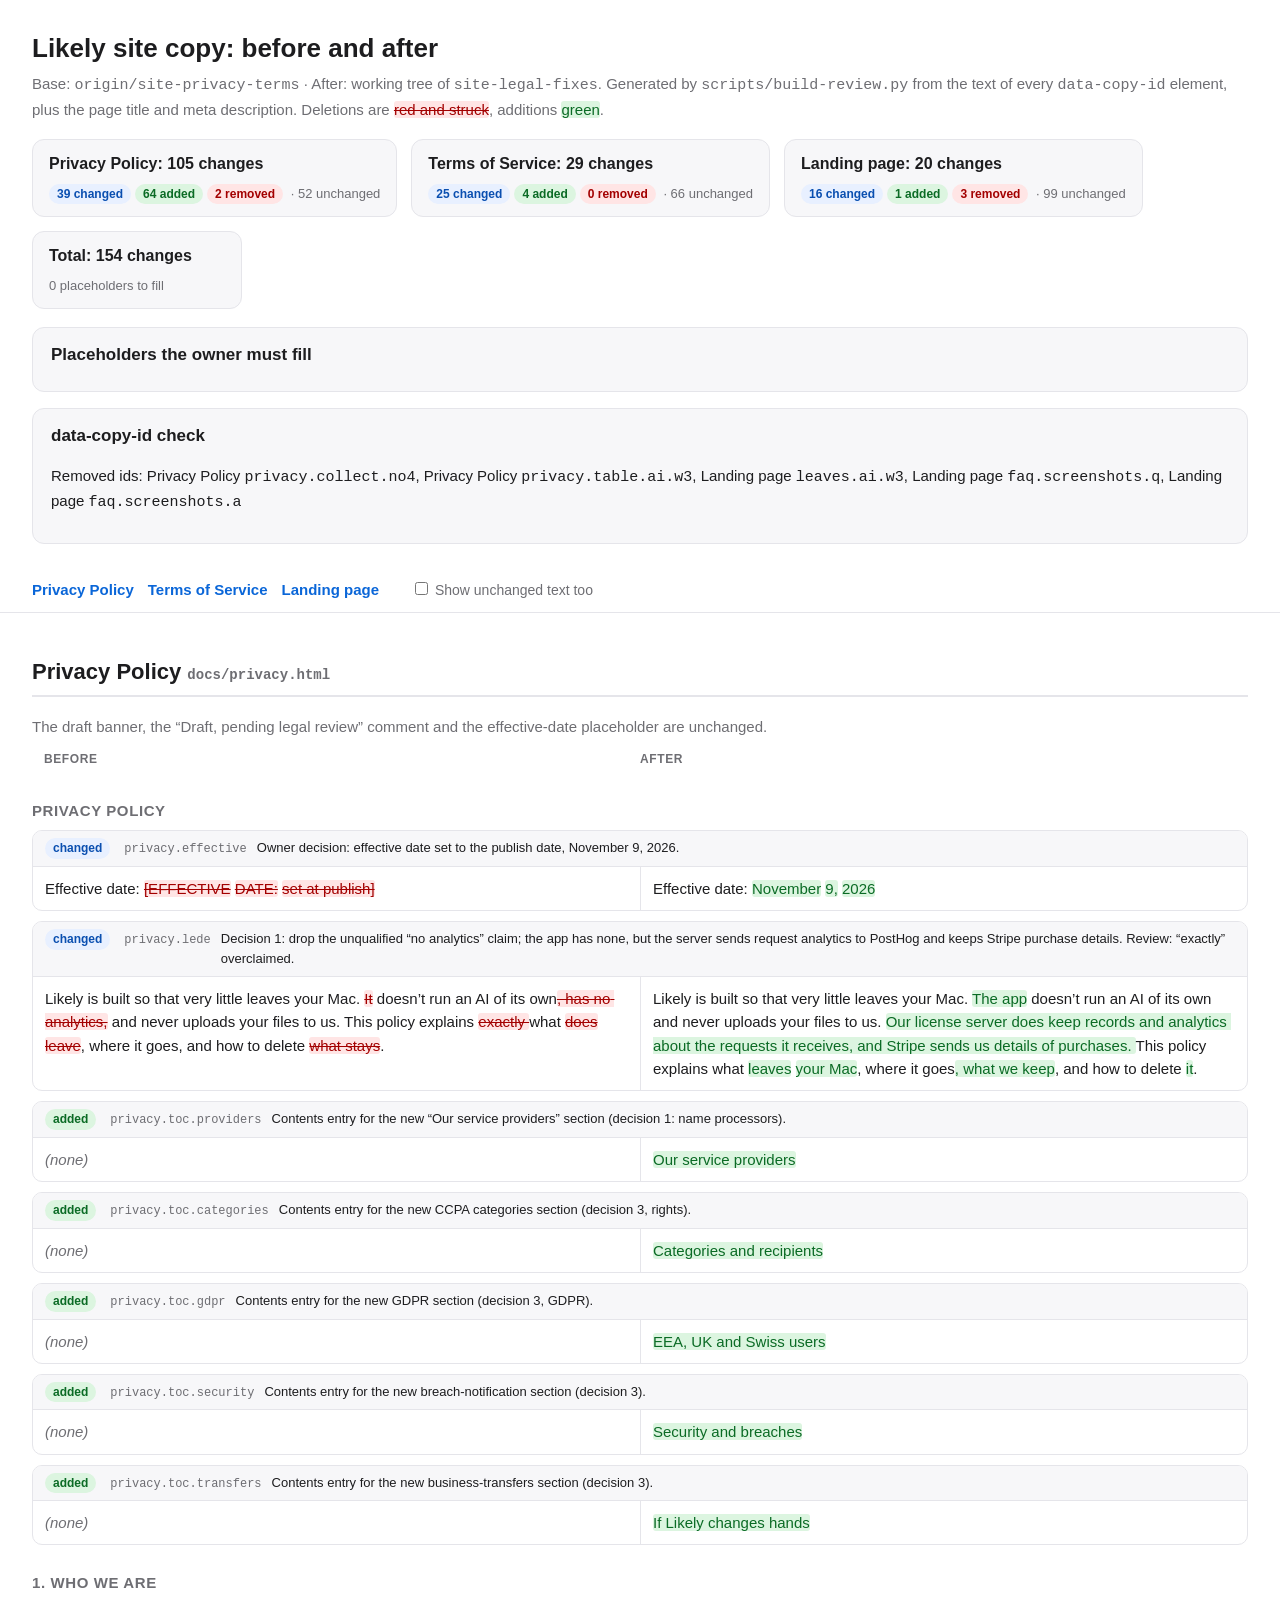
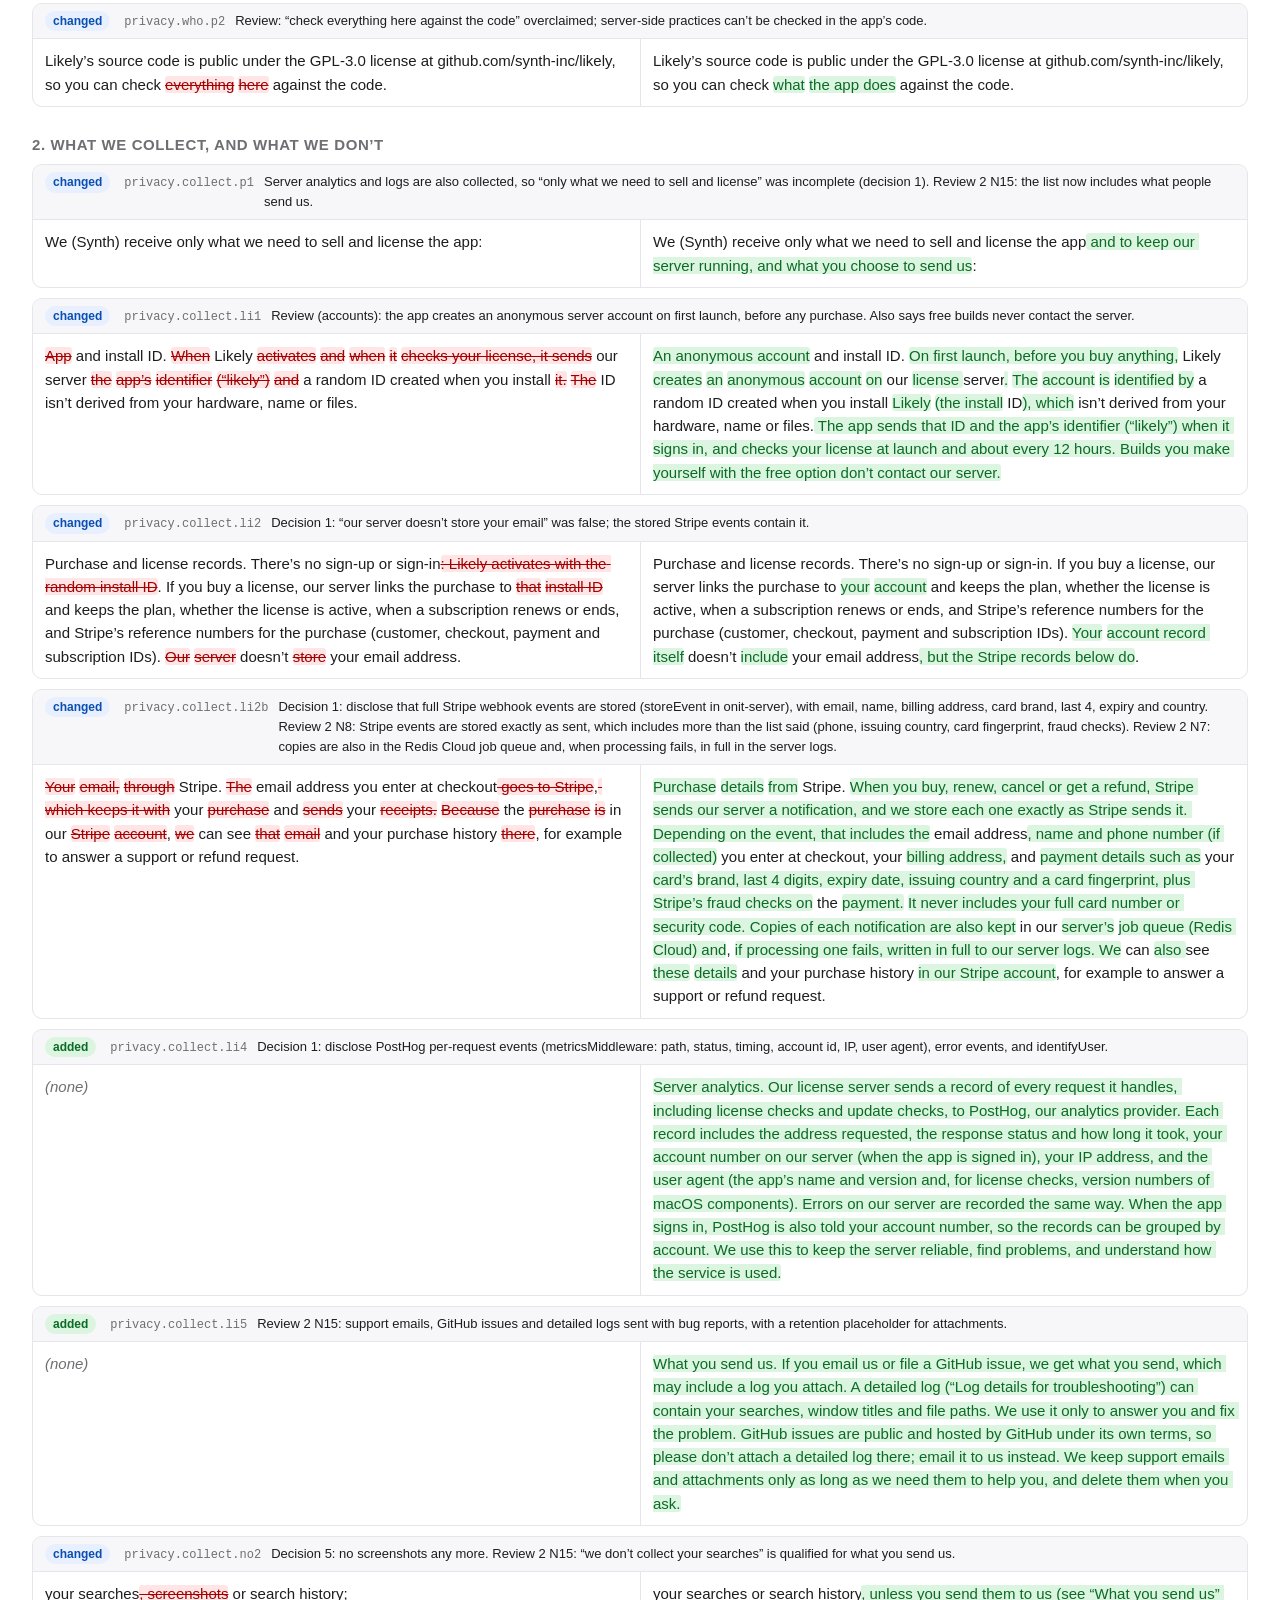
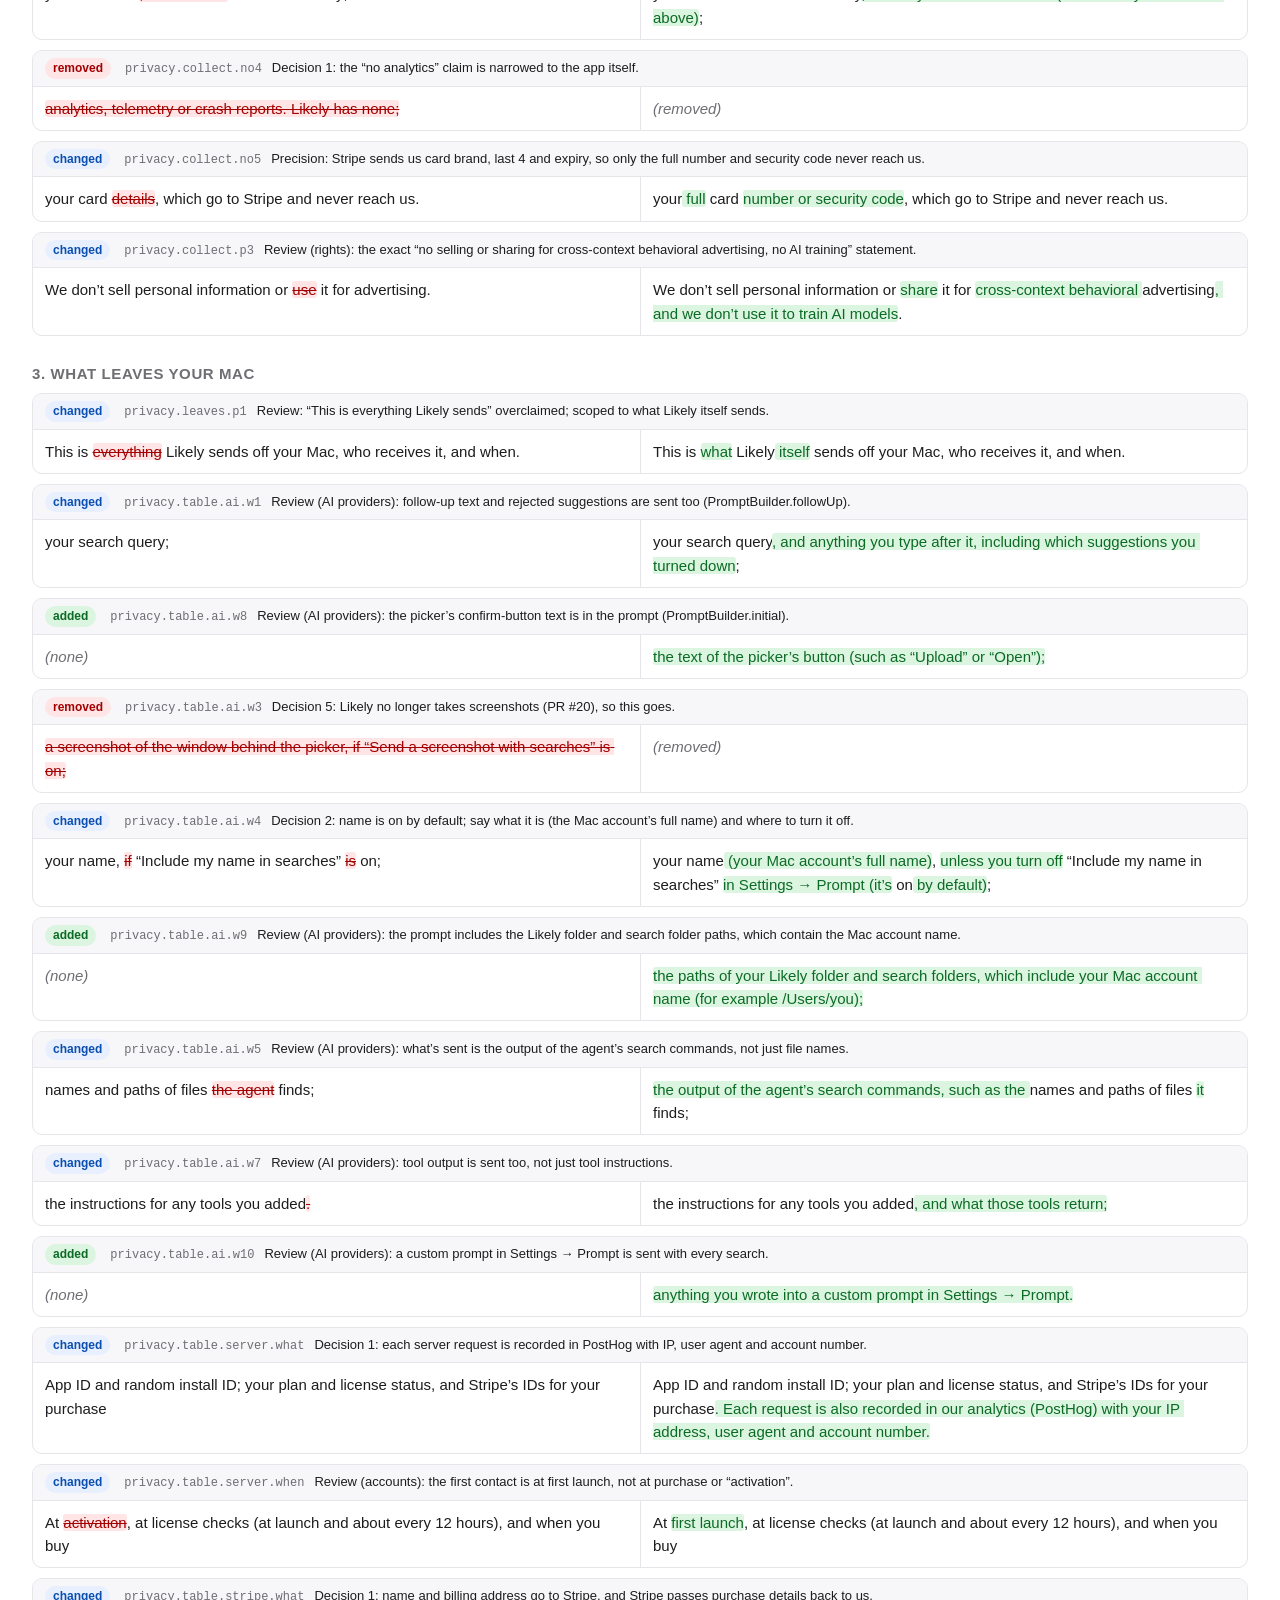
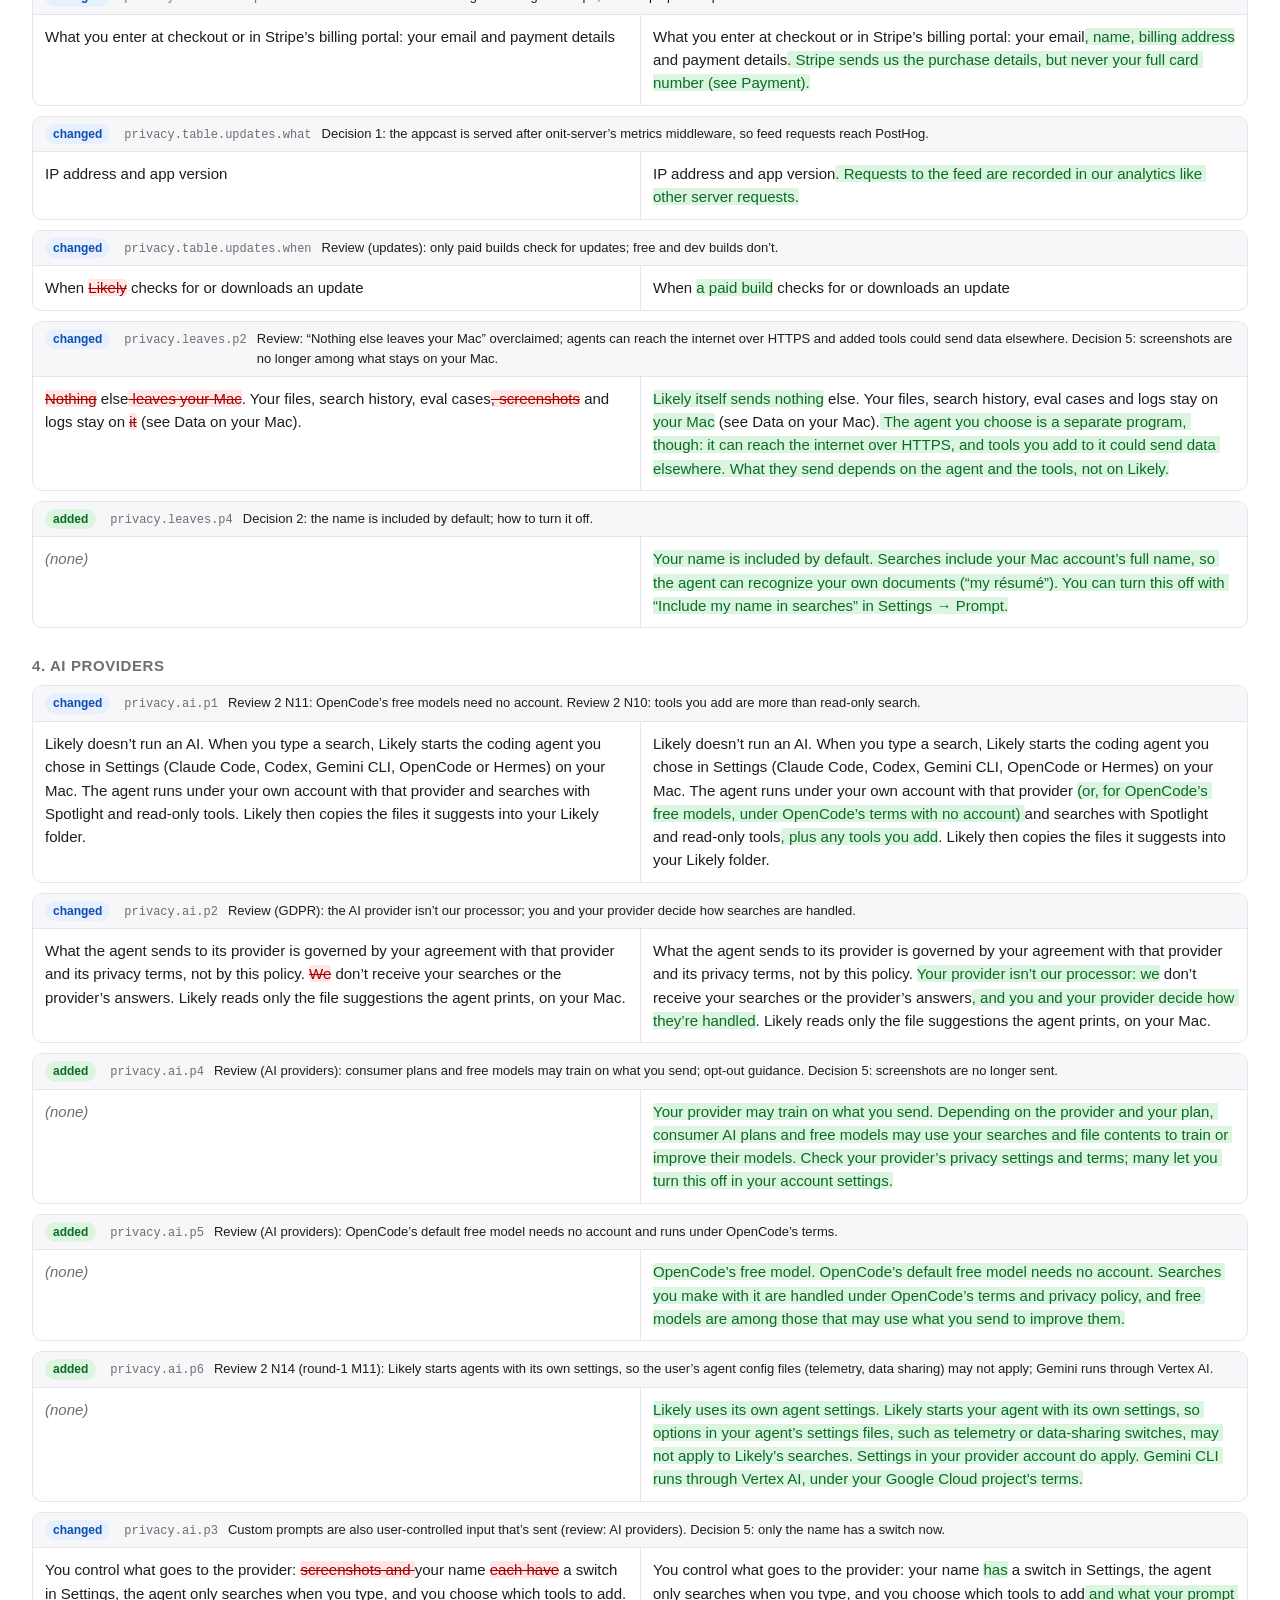
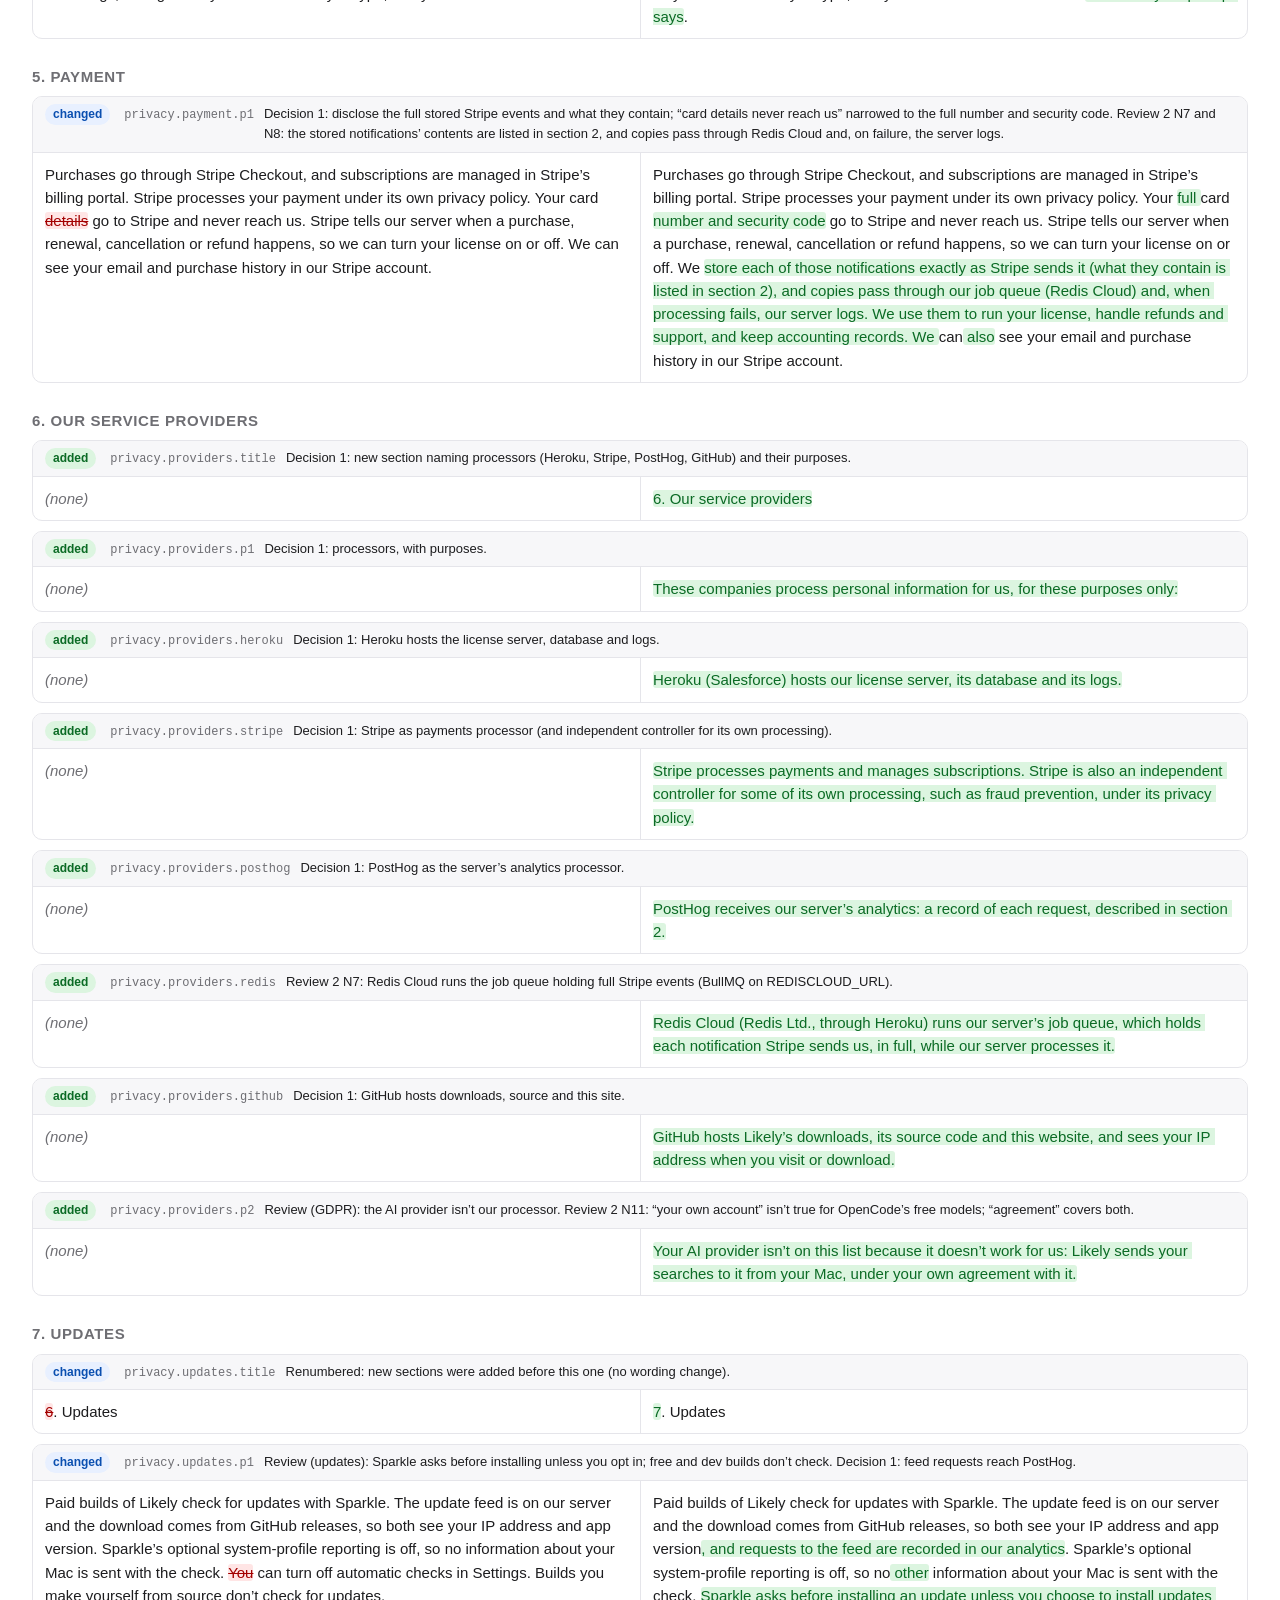
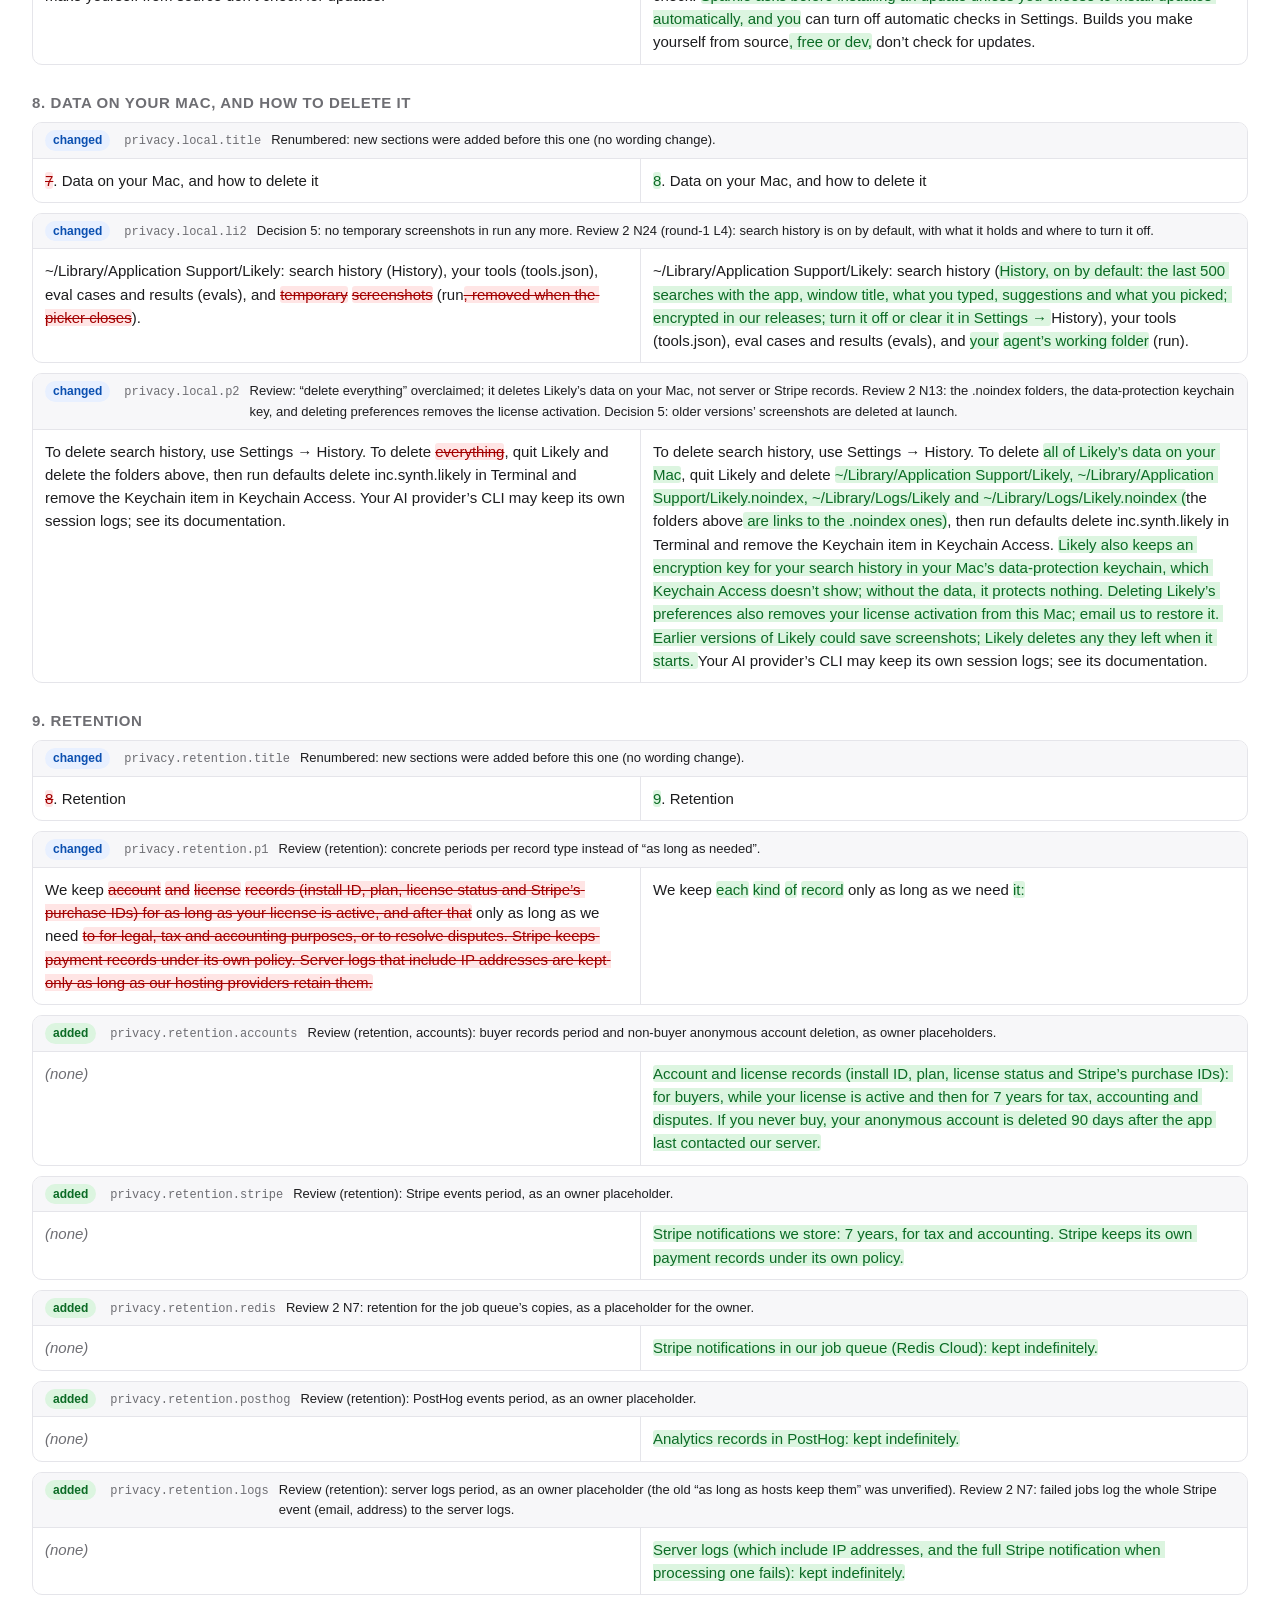
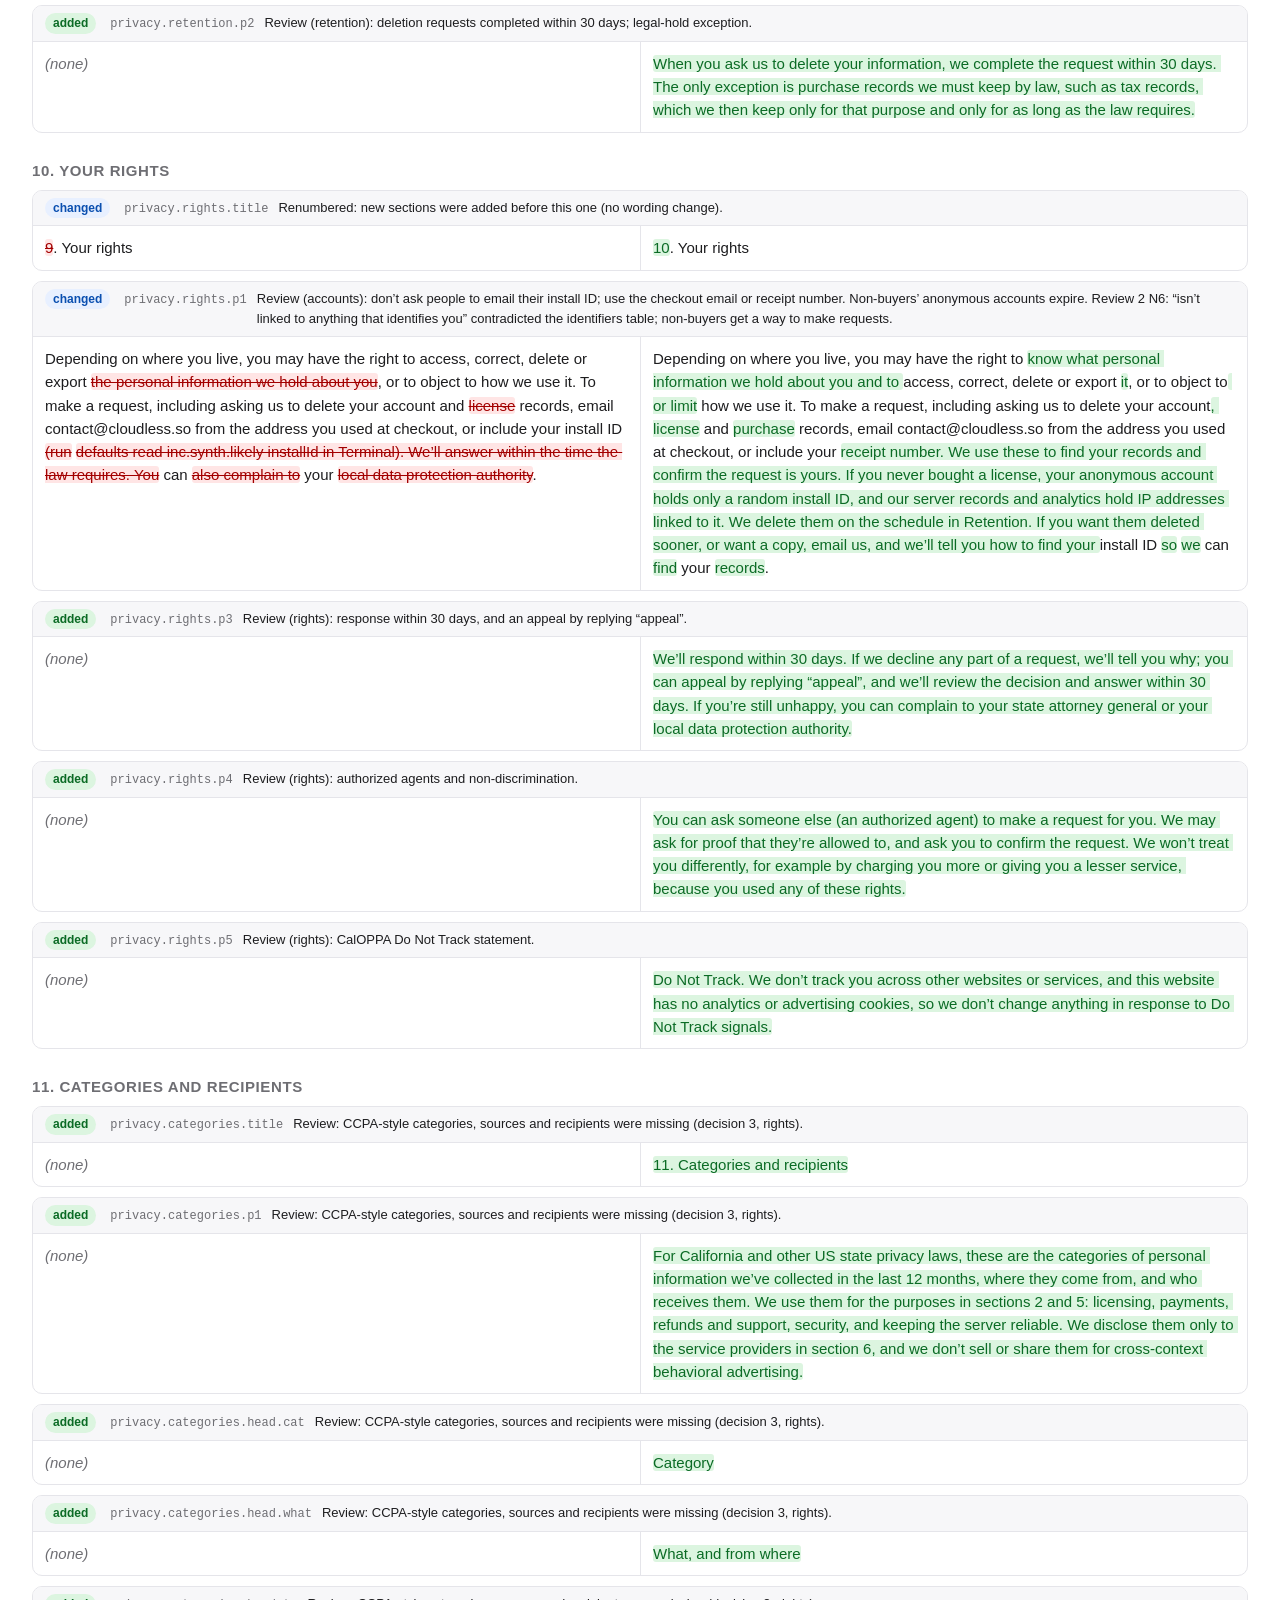
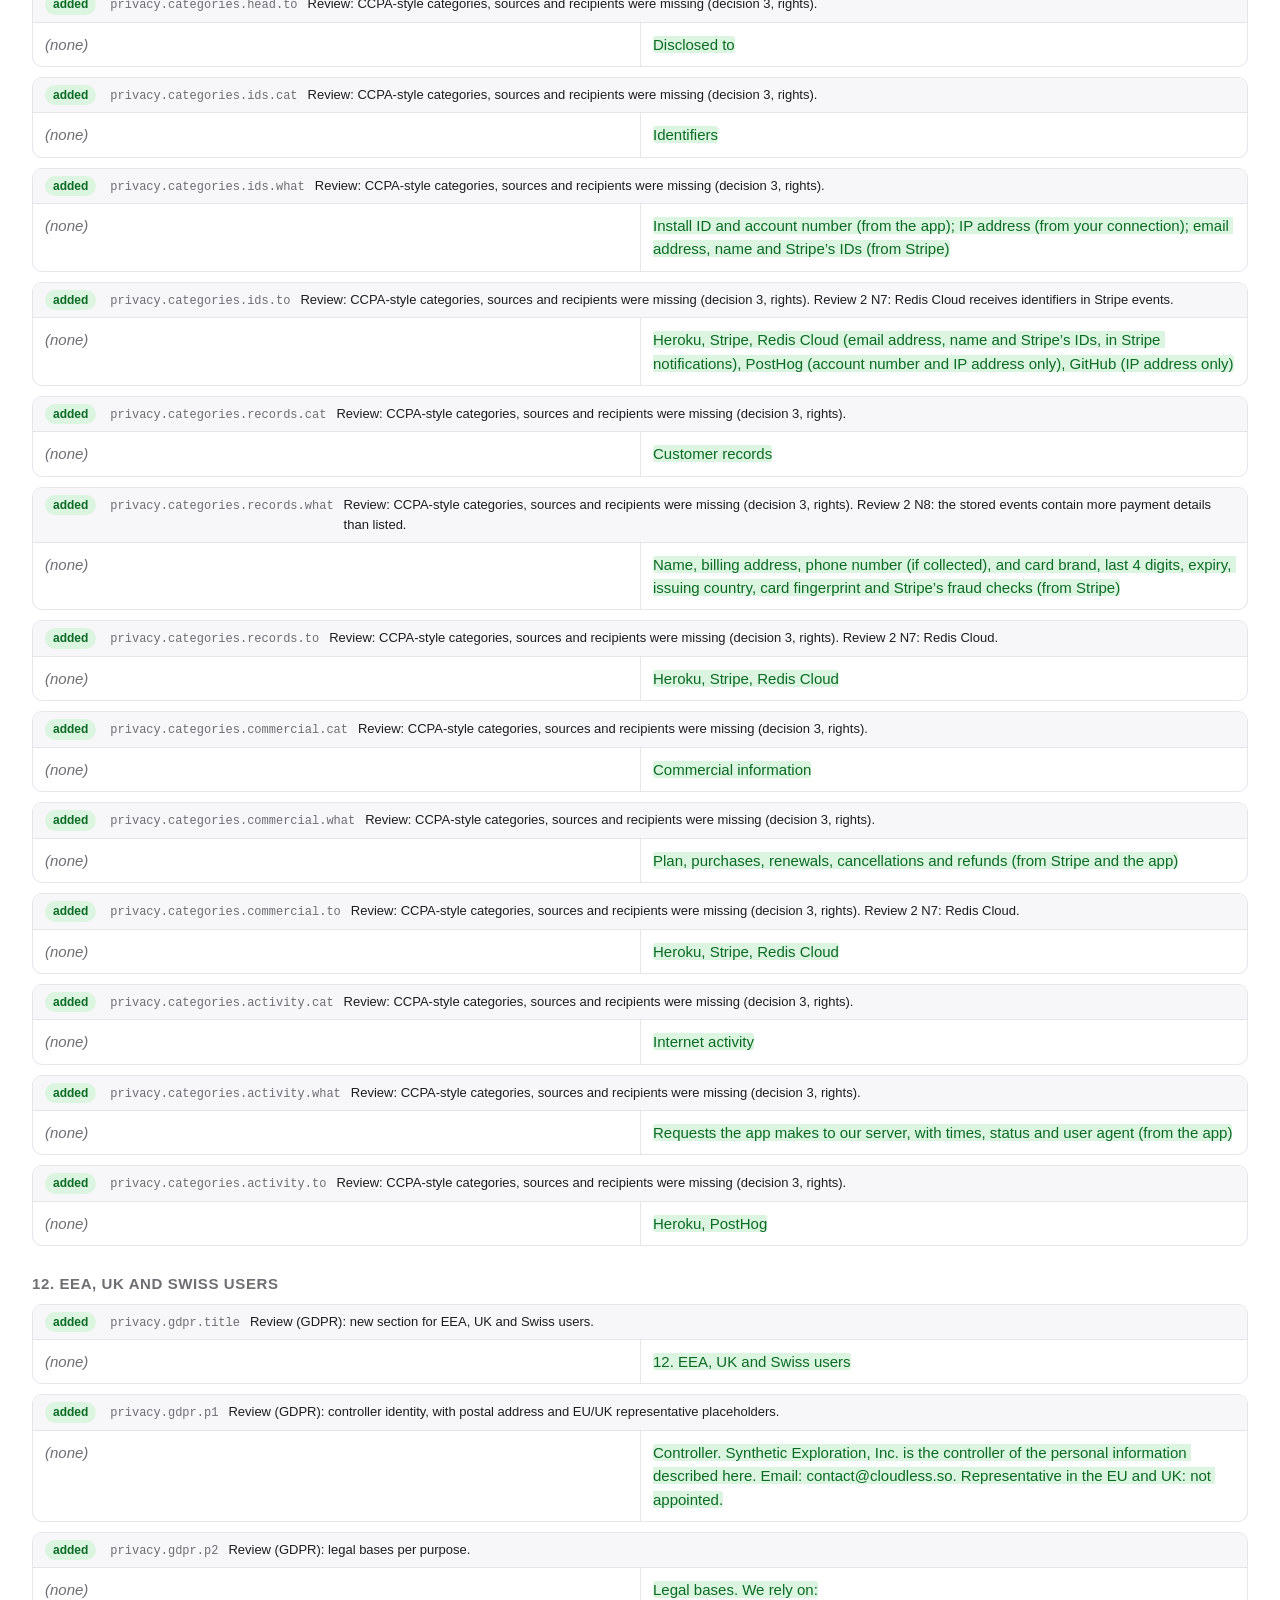
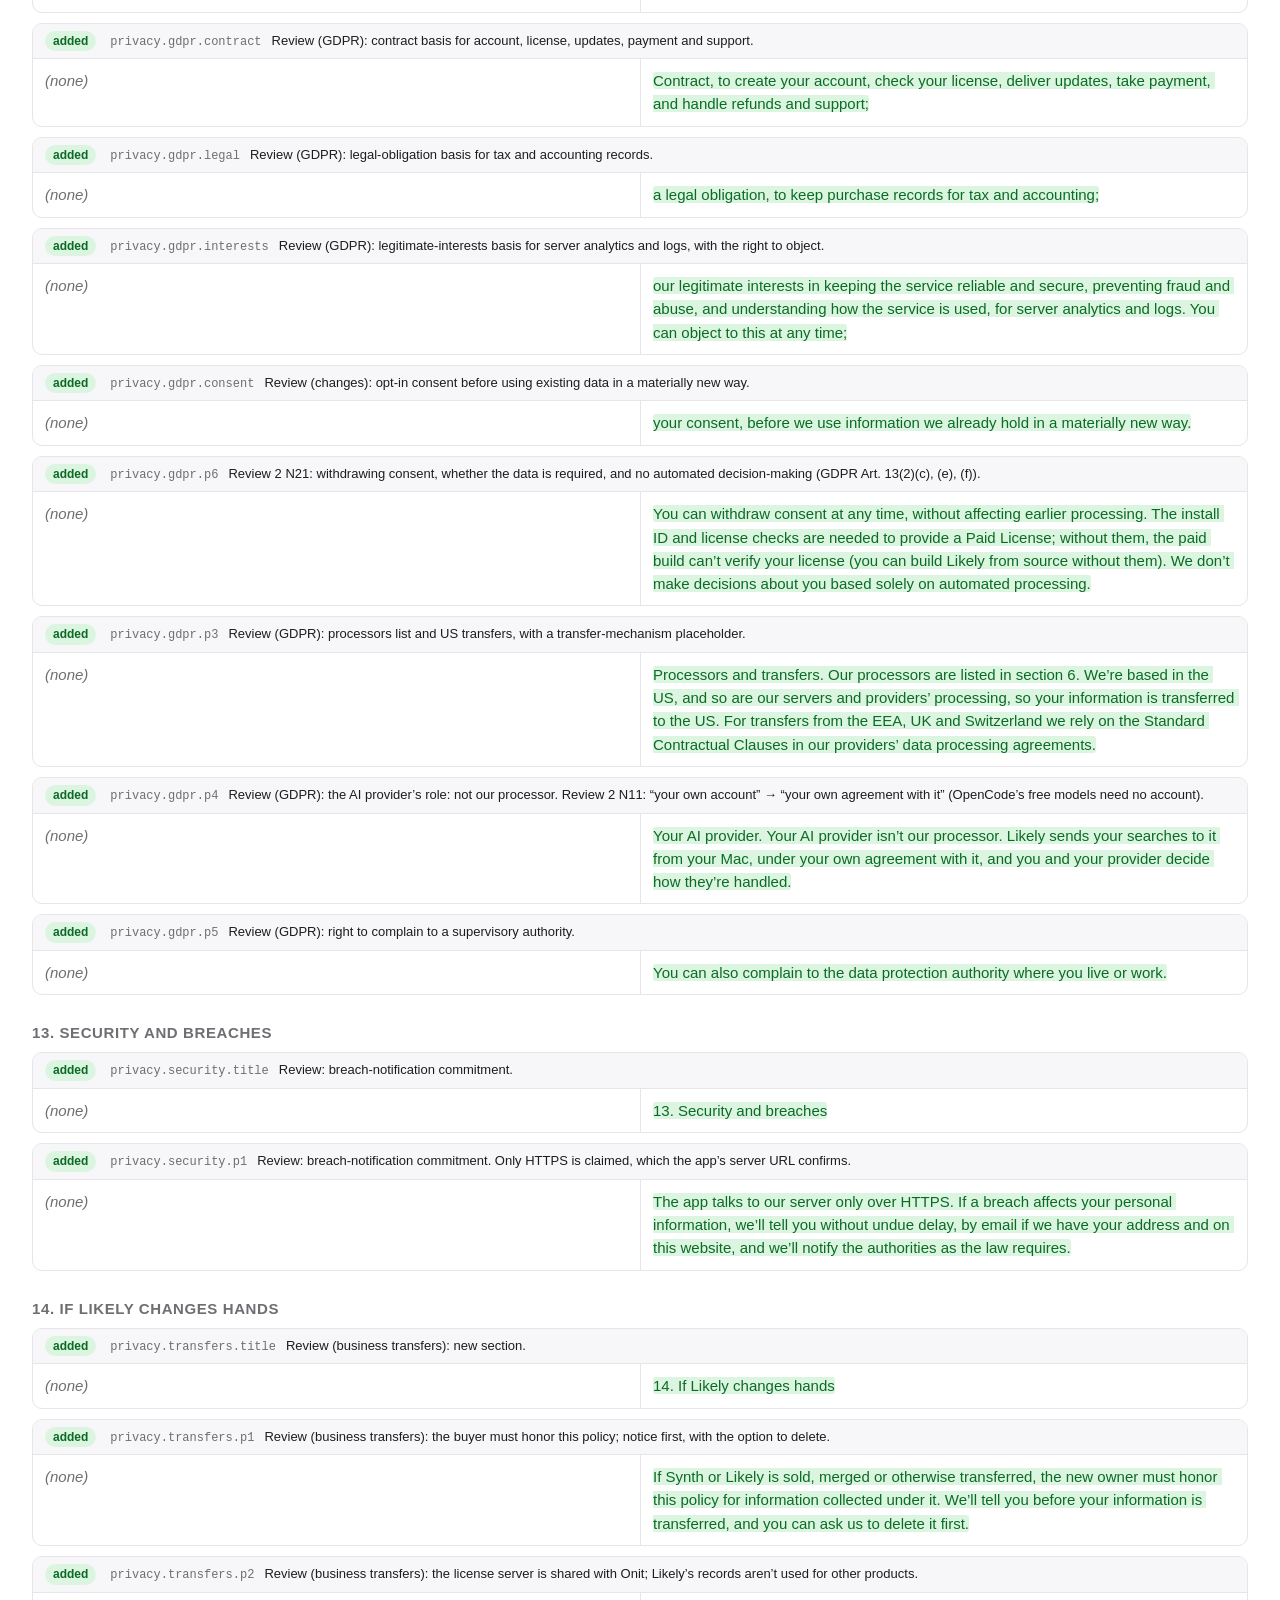
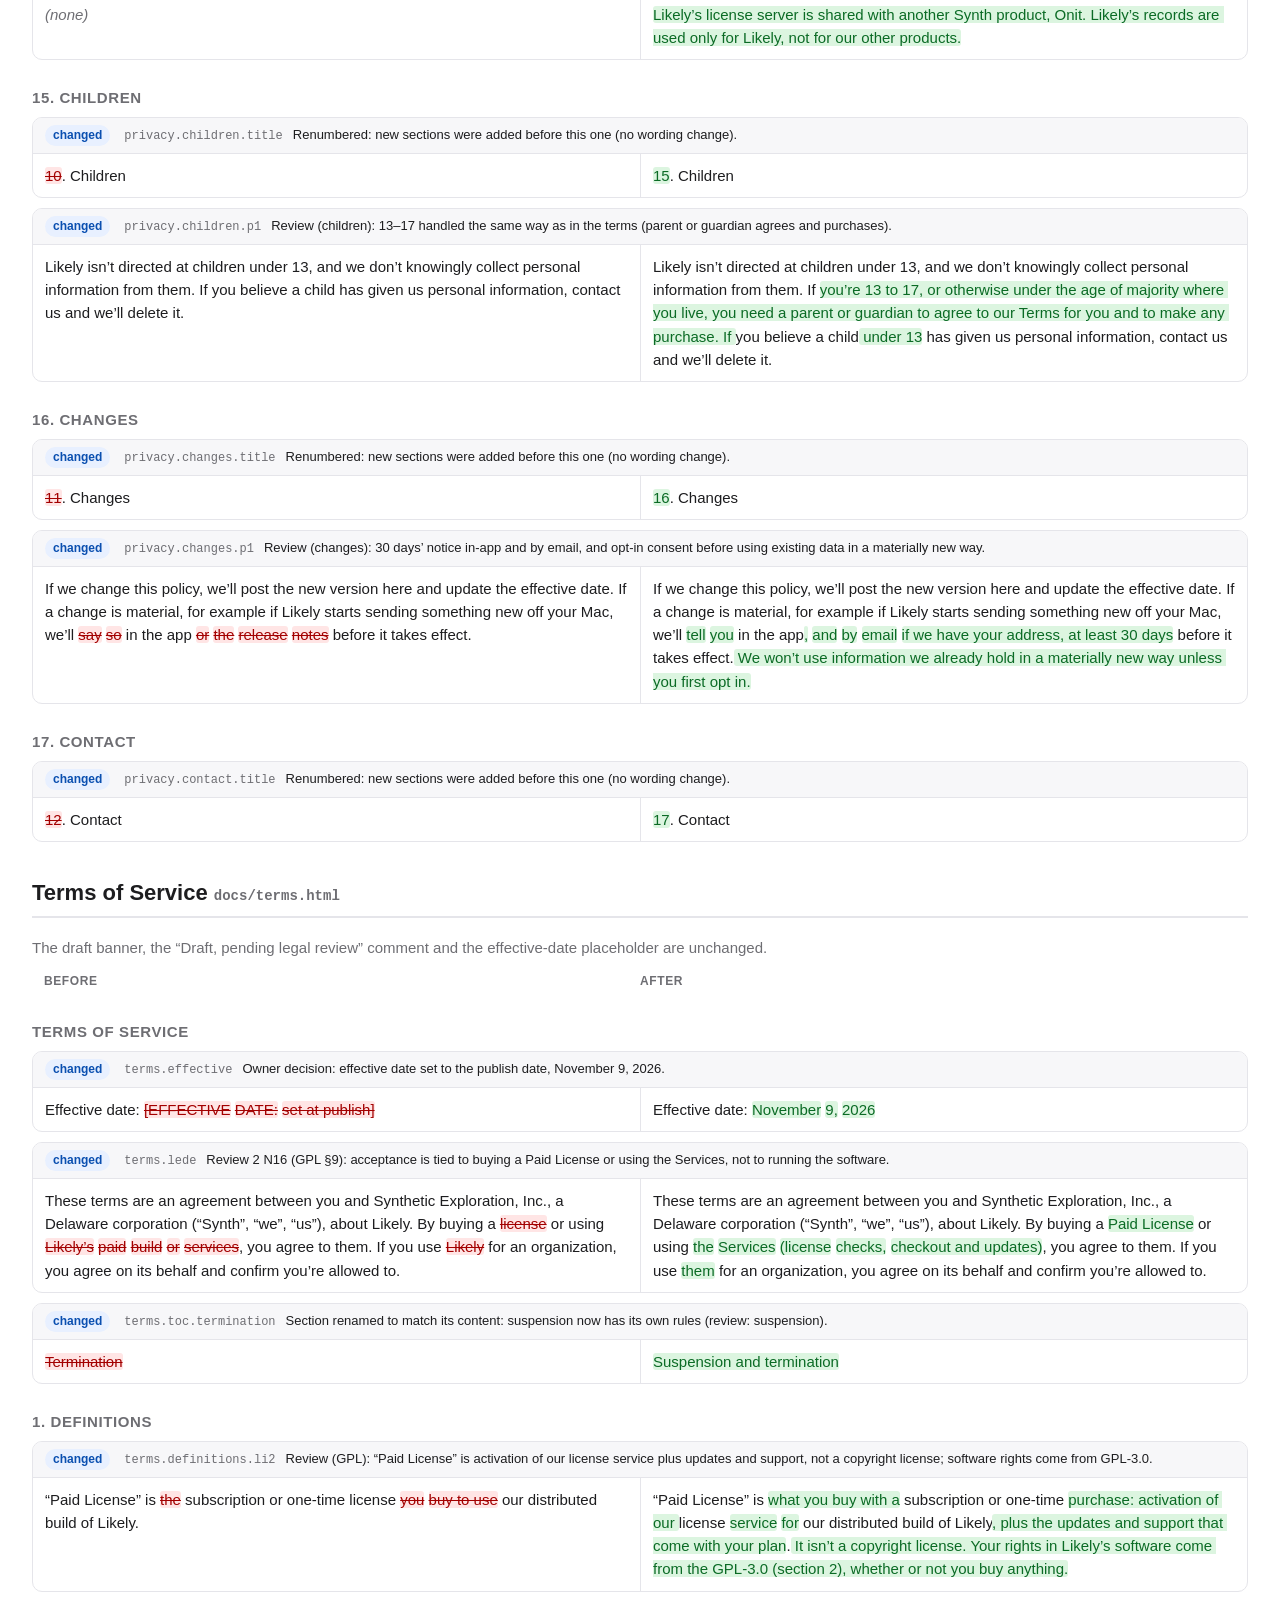
==== commit 583ee6c8: "Privacy/README: no claim that the app has no telemetry (it may add some later) Co-Authored-By: Claud" ====
--- a/docs/review/index.html
+++ b/docs/review/index.html
@@ -51,7 +51,7 @@
 h3.sec.quiet { display: none; }
 body.show-unchanged h3.sec.quiet { display: block; }
 @media (max-width: 800px) { .row, .colhead { grid-template-columns: 1fr; } .row .col + .col { border-left: 0; border-top: 1px solid var(--line); } }
-</style></head><body><header class='top'><h1>Likely site copy: before and after</h1><p class='sub'>Base: <code>origin/site-privacy-terms</code> · After: working tree of <code>site-legal-fixes</code>. Generated by <code>scripts/build-review.py</code> from the text of every <code>data-copy-id</code> element, plus the page title and meta description. Deletions are <del>red and struck</del>, additions <ins>green</ins>.</p><div class='summary'><a class='stat' href='#page-privacy'><b>Privacy Policy: 105 changes</b><span class='n'><span class='pill changed'>40 changed</span><span class='pill added'>64 added</span><span class='pill removed'>1 removed</span> · 52 unchanged</span></a><a class='stat' href='#page-terms'><b>Terms of Service: 29 changes</b><span class='n'><span class='pill changed'>25 changed</span><span class='pill added'>4 added</span><span class='pill removed'>0 removed</span> · 66 unchanged</span></a><a class='stat' href='#page-index'><b>Landing page: 20 changes</b><span class='n'><span class='pill changed'>16 changed</span><span class='pill added'>1 added</span><span class='pill removed'>3 removed</span> · 99 unchanged</span></a><div class='stat'><b>Total: 154 changes</b><span class='n'>0 placeholders to fill</span></div></div><div class='box'><h2>Placeholders the owner must fill</h2><ol></ol></div><div class='box'><h2>data-copy-id check</h2><p>Removed ids: Privacy Policy <code>privacy.table.ai.w3</code>, Landing page <code>leaves.ai.w3</code>, Landing page <code>faq.screenshots.q</code>, Landing page <code>faq.screenshots.a</code></p></div></header><div class='controls'><nav><a href='#page-privacy'>Privacy Policy</a><a href='#page-terms'>Terms of Service</a><a href='#page-index'>Landing page</a></nav><label><input type='checkbox' id='unch'> Show unchanged text too</label></div><main><section class='page' id='page-privacy'><h2>Privacy Policy <code style='font-size:14px;color:var(--muted)'>docs/privacy.html</code></h2><p class='note'>The draft banner, the “Draft, pending legal review” comment and the effective-date placeholder are unchanged.</p><div class='colhead'><span>Before</span><span>After</span></div><h3 class='sec quiet'>Page metadata</h3><div class='row unchanged' id='privacy--meta.title'><div class='meta'><code>meta.title</code><span class='why'></span></div><div class='col'>Privacy Policy · Likely</div><div class='col'>Privacy Policy · Likely</div></div><div class='row unchanged' id='privacy--meta.description'><div class='meta'><code>meta.description</code><span class='why'></span></div><div class='col'>What Likely sends, where it goes, and what stays on your Mac.</div><div class='col'>What Likely sends, where it goes, and what stays on your Mac.</div></div><h3 class='sec quiet'>Header</h3><div class='row unchanged' id='privacy--nav.brand'><div class='meta'><code>nav.brand</code><span class='why'></span></div><div class='col'>Likely</div><div class='col'>Likely</div></div><div class='row unchanged' id='privacy--nav.pricing'><div class='meta'><code>nav.pricing</code><span class='why'></span></div><div class='col'>Pricing</div><div class='col'>Pricing</div></div><div class='row unchanged' id='privacy--nav.terms'><div class='meta'><code>nav.terms</code><span class='why'></span></div><div class='col'>Terms</div><div class='col'>Terms</div></div><div class='row unchanged' id='privacy--nav.github'><div class='meta'><code>nav.github</code><span class='why'></span></div><div class='col'>GitHub</div><div class='col'>GitHub</div></div><div class='row unchanged' id='privacy--privacy.draft'><div class='meta'><code>privacy.draft</code><span class='why'></span></div><div class='col'>Draft, pending legal review. This policy hasn’t been reviewed by a lawyer yet and may change before it takes effect.</div><div class='col'>Draft, pending legal review. This policy hasn’t been reviewed by a lawyer yet and may change before it takes effect.</div></div><h3 class='sec'>Privacy Policy</h3><div class='row unchanged' id='privacy--privacy.title'><div class='meta'><code>privacy.title</code><span class='why'></span></div><div class='col'>Privacy Policy</div><div class='col'>Privacy Policy</div></div><div class='row changed' id='privacy--privacy.effective'><div class='meta'><span class='pill changed'>changed</span><code>privacy.effective</code><span class='why'>Owner decision: effective date set to the publish date, November 9, 2026.</span></div><div class='col'>Effective date: <del>[EFFECTIVE</del> <del>DATE:</del> <del>set at publish]</del></div><div class='col'>Effective date: <ins>November</ins> <ins>9,</ins> <ins>2026</ins></div></div><div class='row changed' id='privacy--privacy.lede'><div class='meta'><span class='pill changed'>changed</span><code>privacy.lede</code><span class='why'>Decision 1: drop the unqualified “no analytics” claim; the app has none, but the server sends request analytics to PostHog and keeps Stripe purchase details. Review: “exactly” overclaimed.</span></div><div class='col'>Likely is built so that very little leaves your Mac. <del>It</del> doesn’t run an AI of its own, has no analytics, and never uploads your files to us. This policy explains <del>exactly </del>what <del>does</del> <del>leave</del>, where it goes, and how to delete <del>what stays</del>.</div><div class='col'>Likely is built so that very little leaves your Mac. <ins>The app</ins> doesn’t run an AI of its own, has no analytics<ins> or telemetry of its own</ins>, and never uploads your files to us. <ins>Our license server does keep records and analytics about the requests it receives, and Stripe sends us details of purchases. </ins>This policy explains what <ins>leaves</ins> <ins>your Mac</ins>, where it goes<ins>, what we keep</ins>, and how to delete <ins>it</ins>.</div></div><div class='row unchanged' id='privacy--privacy.toc.who'><div class='meta'><code>privacy.toc.who</code><span class='why'></span></div><div class='col'>Who we are</div><div class='col'>Who we are</div></div><div class='row unchanged' id='privacy--privacy.toc.collect'><div class='meta'><code>privacy.toc.collect</code><span class='why'></span></div><div class='col'>What we collect, and what we don’t</div><div class='col'>What we collect, and what we don’t</div></div><div class='row unchanged' id='privacy--privacy.toc.leaves'><div class='meta'><code>privacy.toc.leaves</code><span class='why'></span></div><div class='col'>What leaves your Mac</div><div class='col'>What leaves your Mac</div></div><div class='row unchanged' id='privacy--privacy.toc.ai'><div class='meta'><code>privacy.toc.ai</code><span class='why'></span></div><div class='col'>AI providers</div><div class='col'>AI providers</div></div><div class='row unchanged' id='privacy--privacy.toc.payment'><div class='meta'><code>privacy.toc.payment</code><span class='why'></span></div><div class='col'>Payment</div><div class='col'>Payment</div></div><div class='row added' id='privacy--privacy.toc.providers'><div class='meta'><span class='pill added'>added</span><code>privacy.toc.providers</code><span class='why'>Contents entry for the new “Our service providers” section (decision 1: name processors).</span></div><div class='col empty'>(none)</div><div class='col'><ins>Our service providers</ins></div></div><div class='row unchanged' id='privacy--privacy.toc.updates'><div class='meta'><code>privacy.toc.updates</code><span class='why'></span></div><div class='col'>Updates</div><div class='col'>Updates</div></div><div class='row unchanged' id='privacy--privacy.toc.local'><div class='meta'><code>privacy.toc.local</code><span class='why'></span></div><div class='col'>Data on your Mac</div><div class='col'>Data on your Mac</div></div><div class='row unchanged' id='privacy--privacy.toc.retention'><div class='meta'><code>privacy.toc.retention</code><span class='why'></span></div><div class='col'>Retention</div><div class='col'>Retention</div></div><div class='row unchanged' id='privacy--privacy.toc.rights'><div class='meta'><code>privacy.toc.rights</code><span class='why'></span></div><div class='col'>Your rights</div><div class='col'>Your rights</div></div><div class='row added' id='privacy--privacy.toc.categories'><div class='meta'><span class='pill added'>added</span><code>privacy.toc.categories</code><span class='why'>Contents entry for the new CCPA categories section (decision 3, rights).</span></div><div class='col empty'>(none)</div><div class='col'><ins>Categories and recipients</ins></div></div><div class='row added' id='privacy--privacy.toc.gdpr'><div class='meta'><span class='pill added'>added</span><code>privacy.toc.gdpr</code><span class='why'>Contents entry for the new GDPR section (decision 3, GDPR).</span></div><div class='col empty'>(none)</div><div class='col'><ins>EEA, UK and Swiss users</ins></div></div><div class='row added' id='privacy--privacy.toc.security'><div class='meta'><span class='pill added'>added</span><code>privacy.toc.security</code><span class='why'>Contents entry for the new breach-notification section (decision 3).</span></div><div class='col empty'>(none)</div><div class='col'><ins>Security and breaches</ins></div></div><div class='row added' id='privacy--privacy.toc.transfers'><div class='meta'><span class='pill added'>added</span><code>privacy.toc.transfers</code><span class='why'>Contents entry for the new business-transfers section (decision 3).</span></div><div class='col empty'>(none)</div><div class='col'><ins>If Likely changes hands</ins></div></div><div class='row unchanged' id='privacy--privacy.toc.children'><div class='meta'><code>privacy.toc.children</code><span class='why'></span></div><div class='col'>Children</div><div class='col'>Children</div></div><div class='row unchanged' id='privacy--privacy.toc.changes'><div class='meta'><code>privacy.toc.changes</code><span class='why'></span></div><div class='col'>Changes</div><div class='col'>Changes</div></div><div class='row unchanged' id='privacy--privacy.toc.contact'><div class='meta'><code>privacy.toc.contact</code><span class='why'></span></div><div class='col'>Contact</div><div class='col'>Contact</div></div><h3 class='sec'>1. Who we are</h3><div class='row unchanged' id='privacy--privacy.who.title'><div class='meta'><code>privacy.who.title</code><span class='why'></span></div><div class='col'>1. Who we are</div><div class='col'>1. Who we are</div></div><div class='row unchanged' id='privacy--privacy.who.p1'><div class='meta'><code>privacy.who.p1</code><span class='why'></span></div><div class='col'>Likely is a macOS menu bar app made by Synthetic Exploration, Inc., a Delaware corporation (“Synth”, “we”, “us”). This policy covers the Likely app, its license and update services, and this website (synth-inc.github.io/likely). Our Terms of Service cover your use of the paid app and services.</div><div class='col'>Likely is a macOS menu bar app made by Synthetic Exploration, Inc., a Delaware corporation (“Synth”, “we”, “us”). This policy covers the Likely app, its license and update services, and this website (synth-inc.github.io/likely). Our Terms of Service cover your use of the paid app and services.</div></div><div class='row changed' id='privacy--privacy.who.p2'><div class='meta'><span class='pill changed'>changed</span><code>privacy.who.p2</code><span class='why'>Review: “check everything here against the code” overclaimed; server-side practices can’t be checked in the app’s code.</span></div><div class='col'>Likely’s source code is public under the GPL-3.0 license at github.com/synth-inc/likely, so you can check <del>everything</del> <del>here</del> against the code.</div><div class='col'>Likely’s source code is public under the GPL-3.0 license at github.com/synth-inc/likely, so you can check <ins>what</ins> <ins>the app does</ins> against the code.</div></div><h3 class='sec'>2. What we collect, and what we don’t</h3><div class='row unchanged' id='privacy--privacy.collect.title'><div class='meta'><code>privacy.collect.title</code><span class='why'></span></div><div class='col'>2. What we collect, and what we don’t</div><div class='col'>2. What we collect, and what we don’t</div></div><div class='row changed' id='privacy--privacy.collect.p1'><div class='meta'><span class='pill changed'>changed</span><code>privacy.collect.p1</code><span class='why'>Server analytics and logs are also collected, so “only what we need to sell and license” was incomplete (decision 1). Review 2 N15: the list now includes what people send us.</span></div><div class='col'>We (Synth) receive only what we need to sell and license the app:</div><div class='col'>We (Synth) receive only what we need to sell and license the app<ins> and to keep our server running, and what you choose to send us</ins>:</div></div><div class='row changed' id='privacy--privacy.collect.li1'><div class='meta'><span class='pill changed'>changed</span><code>privacy.collect.li1</code><span class='why'>Review (accounts): the app creates an anonymous server account on first launch, before any purchase. Also says free builds never contact the server.</span></div><div class='col'><del>App</del> and install ID. <del>When</del> Likely <del>activates</del> <del>and</del> <del>when</del> <del>it</del> <del>checks your license, it sends</del> our server <del>the</del> <del>app’s</del> <del>identifier</del> <del>(“likely”)</del> <del>and</del> a random ID created when you install <del>it.</del> <del>The</del> ID isn’t derived from your hardware, name or files.</div><div class='col'><ins>An anonymous account</ins> and install ID. <ins>On first launch, before you buy anything,</ins> Likely <ins>creates</ins> <ins>an</ins> <ins>anonymous</ins> <ins>account</ins> <ins>on</ins> our <ins>license </ins>server<ins>.</ins> <ins>The</ins> <ins>account</ins> <ins>is</ins> <ins>identified</ins> <ins>by</ins> a random ID created when you install <ins>Likely</ins> <ins>(the install</ins> ID<ins>), which</ins> isn’t derived from your hardware, name or files.<ins> The app sends that ID and the app’s identifier (“likely”) when it signs in, and checks your license at launch and about every 12 hours. Builds you make yourself with the free option don’t contact our server.</ins></div></div><div class='row changed' id='privacy--privacy.collect.li2'><div class='meta'><span class='pill changed'>changed</span><code>privacy.collect.li2</code><span class='why'>Decision 1: “our server doesn’t store your email” was false; the stored Stripe events contain it.</span></div><div class='col'>Purchase and license records. There’s no sign-up or sign-in<del>: Likely activates with the random install ID</del>. If you buy a license, our server links the purchase to <del>that</del> <del>install ID</del> and keeps the plan, whether the license is active, when a subscription renews or ends, and Stripe’s reference numbers for the purchase (customer, checkout, payment and subscription IDs). <del>Our</del> <del>server</del> doesn’t <del>store</del> your email address.</div><div class='col'>Purchase and license records. There’s no sign-up or sign-in. If you buy a license, our server links the purchase to <ins>your</ins> <ins>account</ins> and keeps the plan, whether the license is active, when a subscription renews or ends, and Stripe’s reference numbers for the purchase (customer, checkout, payment and subscription IDs). <ins>Your</ins> <ins>account record itself</ins> doesn’t <ins>include</ins> your email address<ins>, but the Stripe records below do</ins>.</div></div><div class='row changed' id='privacy--privacy.collect.li2b'><div class='meta'><span class='pill changed'>changed</span><code>privacy.collect.li2b</code><span class='why'>Decision 1: disclose that full Stripe webhook events are stored (storeEvent in onit-server), with email, name, billing address, card brand, last 4, expiry and country. Review 2 N8: Stripe events are stored exactly as sent, which includes more than the list said (phone, issuing country, card fingerprint, fraud checks). Review 2 N7: copies are also in the Redis Cloud job queue and, when processing fails, in full in the server logs.</span></div><div class='col'><del>Your</del> <del>email,</del> <del>through</del> Stripe. <del>The</del> email address you enter at checkout<del> goes to Stripe</del>,<del> which keeps it with</del> your <del>purchase</del> and <del>sends</del> your <del>receipts.</del> <del>Because</del> the <del>purchase</del> <del>is</del> in our <del>Stripe</del> <del>account</del>, <del>we</del> can see <del>that</del> <del>email</del> and your purchase history <del>there</del>, for example to answer a support or refund request.</div><div class='col'><ins>Purchase</ins> <ins>details</ins> <ins>from</ins> Stripe. <ins>When you buy, renew, cancel or get a refund, Stripe sends our server a notification, and we store each one exactly as Stripe sends it. Depending on the event, that includes the</ins> email address<ins>, name and phone number (if collected)</ins> you enter at checkout, your <ins>billing address,</ins> and <ins>payment details such as</ins> your <ins>card’s</ins> <ins>brand, last 4 digits, expiry date, issuing country and a card fingerprint, plus Stripe’s fraud checks on</ins> the <ins>payment.</ins> <ins>It never includes your full card number or security code. Copies of each notification are also kept</ins> in our <ins>server’s</ins> <ins>job queue (Redis Cloud) and</ins>, <ins>if processing one fails, written in full to our server logs. We</ins> can <ins>also </ins>see <ins>these</ins> <ins>details</ins> and your purchase history <ins>in our Stripe account</ins>, for example to answer a support or refund request.</div></div><div class='row unchanged' id='privacy--privacy.collect.li3'><div class='meta'><code>privacy.collect.li3</code><span class='why'></span></div><div class='col'>Network information. Like any web server, ours (and GitHub, which hosts downloads and this site) sees your IP address when the app or your browser connects.</div><div class='col'>Network information. Like any web server, ours (and GitHub, which hosts downloads and this site) sees your IP address when the app or your browser connects.</div></div><div class='row added' id='privacy--privacy.collect.li4'><div class='meta'><span class='pill added'>added</span><code>privacy.collect.li4</code><span class='why'>Decision 1: disclose PostHog per-request events (metricsMiddleware: path, status, timing, account id, IP, user agent), error events, and identifyUser.</span></div><div class='col empty'>(none)</div><div class='col'><ins>Server analytics. Our license server sends a record of every request it handles, including license checks and update checks, to PostHog, our analytics provider. Each record includes the address requested, the response status and how long it took, your account number on our server (when the app is signed in), your IP address, and the user agent (the app’s name and version and, for license checks, version numbers of macOS components). Errors on our server are recorded the same way. When the app signs in, PostHog is also told your account number, so the records can be grouped by account. We use this to keep the server reliable, find problems, and understand how the service is used.</ins></div></div><div class='row added' id='privacy--privacy.collect.li5'><div class='meta'><span class='pill added'>added</span><code>privacy.collect.li5</code><span class='why'>Review 2 N15: support emails, GitHub issues and detailed logs sent with bug reports, with a retention placeholder for attachments.</span></div><div class='col empty'>(none)</div><div class='col'><ins>What you send us. If you email us or file a GitHub issue, we get what you send, which may include a log you attach. A detailed log (“Log details for troubleshooting”) can contain your searches, window titles and file paths. We use it only to answer you and fix the problem. GitHub issues are public and hosted by GitHub under its own terms, so please don’t attach a detailed log there; email it to us instead. We keep support emails and attachments only as long as we need them to help you, and delete them when you ask.</ins></div></div><div class='row unchanged' id='privacy--privacy.collect.p2'><div class='meta'><code>privacy.collect.p2</code><span class='why'></span></div><div class='col'>We don’t collect:</div><div class='col'>We don’t collect:</div></div><div class='row unchanged' id='privacy--privacy.collect.no1'><div class='meta'><code>privacy.collect.no1</code><span class='why'></span></div><div class='col'>your files, file names or folder contents;</div><div class='col'>your files, file names or folder contents;</div></div><div class='row changed' id='privacy--privacy.collect.no2'><div class='meta'><span class='pill changed'>changed</span><code>privacy.collect.no2</code><span class='why'>Decision 5: no screenshots any more. Review 2 N15: “we don’t collect your searches” is qualified for what you send us.</span></div><div class='col'>your searches<del>, screenshots</del> or search history;</div><div class='col'>your searches or search history<ins>, unless you send them to us (see “What you send us” above)</ins>;</div></div><div class='row unchanged' id='privacy--privacy.collect.no3'><div class='meta'><code>privacy.collect.no3</code><span class='why'></span></div><div class='col'>what your AI provider sends back;</div><div class='col'>what your AI provider sends back;</div></div><div class='row changed' id='privacy--privacy.collect.no4'><div class='meta'><span class='pill changed'>changed</span><code>privacy.collect.no4</code><span class='why'>Decision 1: the “no analytics” claim is narrowed to the app itself.</span></div><div class='col'>analytics, telemetry or crash reports. <del>Likely</del> has none;</div><div class='col'>analytics, telemetry or crash reports<ins> from the app</ins>. <ins>The app</ins> has none;<ins> the server analytics above cover only requests to our server;</ins></div></div><div class='row changed' id='privacy--privacy.collect.no5'><div class='meta'><span class='pill changed'>changed</span><code>privacy.collect.no5</code><span class='why'>Precision: Stripe sends us card brand, last 4 and expiry, so only the full number and security code never reach us.</span></div><div class='col'>your card <del>details</del>, which go to Stripe and never reach us.</div><div class='col'>your<ins> full</ins> card <ins>number or security code</ins>, which go to Stripe and never reach us.</div></div><div class='row changed' id='privacy--privacy.collect.p3'><div class='meta'><span class='pill changed'>changed</span><code>privacy.collect.p3</code><span class='why'>Review (rights): the exact “no selling or sharing for cross-context behavioral advertising, no AI training” statement.</span></div><div class='col'>We don’t sell personal information or <del>use</del> it for advertising.</div><div class='col'>We don’t sell personal information or <ins>share</ins> it for <ins>cross-context behavioral </ins>advertising<ins>, and we don’t use it to train AI models</ins>.</div></div><h3 class='sec'>3. What leaves your Mac</h3><div class='row unchanged' id='privacy--privacy.leaves.title'><div class='meta'><code>privacy.leaves.title</code><span class='why'></span></div><div class='col'>3. What leaves your Mac</div><div class='col'>3. What leaves your Mac</div></div><div class='row changed' id='privacy--privacy.leaves.p1'><div class='meta'><span class='pill changed'>changed</span><code>privacy.leaves.p1</code><span class='why'>Review: “This is everything Likely sends” overclaimed; scoped to what Likely itself sends.</span></div><div class='col'>This is <del>everything</del> Likely sends off your Mac, who receives it, and when.</div><div class='col'>This is <ins>what</ins> Likely<ins> itself</ins> sends off your Mac, who receives it, and when.</div></div><div class='row unchanged' id='privacy--privacy.table.head.to'><div class='meta'><code>privacy.table.head.to</code><span class='why'></span></div><div class='col'>Recipient</div><div class='col'>Recipient</div></div><div class='row unchanged' id='privacy--privacy.table.head.what'><div class='meta'><code>privacy.table.head.what</code><span class='why'></span></div><div class='col'>What</div><div class='col'>What</div></div><div class='row unchanged' id='privacy--privacy.table.head.when'><div class='meta'><code>privacy.table.head.when</code><span class='why'></span></div><div class='col'>When</div><div class='col'>When</div></div><div class='row unchanged' id='privacy--privacy.table.ai.to'><div class='meta'><code>privacy.table.ai.to</code><span class='why'></span></div><div class='col'>The AI provider you picked (Anthropic, OpenAI, Google, or the provider behind OpenCode or Hermes), through your own CLI and account</div><div class='col'>The AI provider you picked (Anthropic, OpenAI, Google, or the provider behind OpenCode or Hermes), through your own CLI and account</div></div><div class='row changed' id='privacy--privacy.table.ai.w1'><div class='meta'><span class='pill changed'>changed</span><code>privacy.table.ai.w1</code><span class='why'>Review (AI providers): follow-up text and rejected suggestions are sent too (PromptBuilder.followUp).</span></div><div class='col'>your search query;</div><div class='col'>your search query<ins>, and anything you type after it, including which suggestions you turned down</ins>;</div></div><div class='row unchanged' id='privacy--privacy.table.ai.w2'><div class='meta'><code>privacy.table.ai.w2</code><span class='why'></span></div><div class='col'>the name of the app that opened the picker and its window title;</div><div class='col'>the name of the app that opened the picker and its window title;</div></div><div class='row added' id='privacy--privacy.table.ai.w8'><div class='meta'><span class='pill added'>added</span><code>privacy.table.ai.w8</code><span class='why'>Review (AI providers): the picker’s confirm-button text is in the prompt (PromptBuilder.initial).</span></div><div class='col empty'>(none)</div><div class='col'><ins>the text of the picker’s button (such as “Upload” or “Open”);</ins></div></div><div class='row removed' id='privacy--privacy.table.ai.w3'><div class='meta'><span class='pill removed'>removed</span><code>privacy.table.ai.w3</code><span class='why'>Decision 5: Likely no longer takes screenshots (PR #20), so this goes.</span></div><div class='col'><del>a screenshot of the window behind the picker, if “Send a screenshot with searches” is on;</del></div><div class='col empty'>(removed)</div></div><div class='row changed' id='privacy--privacy.table.ai.w4'><div class='meta'><span class='pill changed'>changed</span><code>privacy.table.ai.w4</code><span class='why'>Decision 2: name is on by default; say what it is (the Mac account’s full name) and where to turn it off.</span></div><div class='col'>your name, <del>if</del> “Include my name in searches” <del>is</del> on;</div><div class='col'>your name<ins> (your Mac account’s full name)</ins>, <ins>unless you turn off</ins> “Include my name in searches” <ins>in Settings → Prompt (it’s</ins> on<ins> by default)</ins>;</div></div><div class='row added' id='privacy--privacy.table.ai.w9'><div class='meta'><span class='pill added'>added</span><code>privacy.table.ai.w9</code><span class='why'>Review (AI providers): the prompt includes the Likely folder and search folder paths, which contain the Mac account name.</span></div><div class='col empty'>(none)</div><div class='col'><ins>the paths of your Likely folder and search folders, which include your Mac account name (for example /Users/you);</ins></div></div><div class='row changed' id='privacy--privacy.table.ai.w5'><div class='meta'><span class='pill changed'>changed</span><code>privacy.table.ai.w5</code><span class='why'>Review (AI providers): what’s sent is the output of the agent’s search commands, not just file names.</span></div><div class='col'>names and paths of files <del>the agent</del> finds;</div><div class='col'><ins>the output of the agent’s search commands, such as the </ins>names and paths of files <ins>it</ins> finds;</div></div><div class='row unchanged' id='privacy--privacy.table.ai.w6'><div class='meta'><code>privacy.table.ai.w6</code><span class='why'></span></div><div class='col'>the contents of files the agent opens;</div><div class='col'>the contents of files the agent opens;</div></div><div class='row changed' id='privacy--privacy.table.ai.w7'><div class='meta'><span class='pill changed'>changed</span><code>privacy.table.ai.w7</code><span class='why'>Review (AI providers): tool output is sent too, not just tool instructions.</span></div><div class='col'>the instructions for any tools you added<del>.</del></div><div class='col'>the instructions for any tools you added<ins>, and what those tools return;</ins></div></div><div class='row added' id='privacy--privacy.table.ai.w10'><div class='meta'><span class='pill added'>added</span><code>privacy.table.ai.w10</code><span class='why'>Review (AI providers): a custom prompt in Settings → Prompt is sent with every search.</span></div><div class='col empty'>(none)</div><div class='col'><ins>anything you wrote into a custom prompt in Settings → Prompt.</ins></div></div><div class='row unchanged' id='privacy--privacy.table.ai.when'><div class='meta'><code>privacy.table.ai.when</code><span class='why'></span></div><div class='col'>Only when you submit a search</div><div class='col'>Only when you submit a search</div></div><div class='row unchanged' id='privacy--privacy.table.server.to'><div class='meta'><code>privacy.table.server.to</code><span class='why'></span></div><div class='col'>Likely’s license server (run by us on Heroku)</div><div class='col'>Likely’s license server (run by us on Heroku)</div></div><div class='row changed' id='privacy--privacy.table.server.what'><div class='meta'><span class='pill changed'>changed</span><code>privacy.table.server.what</code><span class='why'>Decision 1: each server request is recorded in PostHog with IP, user agent and account number.</span></div><div class='col'>App ID and random install ID; your plan and license status, and Stripe’s IDs for your purchase</div><div class='col'>App ID and random install ID; your plan and license status, and Stripe’s IDs for your purchase<ins>. Each request is also recorded in our analytics (PostHog) with your IP address, user agent and account number.</ins></div></div><div class='row changed' id='privacy--privacy.table.server.when'><div class='meta'><span class='pill changed'>changed</span><code>privacy.table.server.when</code><span class='why'>Review (accounts): the first contact is at first launch, not at purchase or “activation”.</span></div><div class='col'>At <del>activation</del>, at license checks (at launch and about every 12 hours), and when you buy</div><div class='col'>At <ins>first launch</ins>, at license checks (at launch and about every 12 hours), and when you buy</div></div><div class='row unchanged' id='privacy--privacy.table.stripe.to'><div class='meta'><code>privacy.table.stripe.to</code><span class='why'></span></div><div class='col'>Stripe</div><div class='col'>Stripe</div></div><div class='row changed' id='privacy--privacy.table.stripe.what'><div class='meta'><span class='pill changed'>changed</span><code>privacy.table.stripe.what</code><span class='why'>Decision 1: name and billing address go to Stripe, and Stripe passes purchase details back to us.</span></div><div class='col'>What you enter at checkout or in Stripe’s billing portal: your email and payment details</div><div class='col'>What you enter at checkout or in Stripe’s billing portal: your email<ins>, name, billing address</ins> and payment details<ins>. Stripe sends us the purchase details, but never your full card number (see Payment).</ins></div></div><div class='row unchanged' id='privacy--privacy.table.stripe.when'><div class='meta'><code>privacy.table.stripe.when</code><span class='why'></span></div><div class='col'>When you buy or manage a subscription</div><div class='col'>When you buy or manage a subscription</div></div><div class='row unchanged' id='privacy--privacy.table.updates.to'><div class='meta'><code>privacy.table.updates.to</code><span class='why'></span></div><div class='col'>Update feed (our server) and GitHub releases</div><div class='col'>Update feed (our server) and GitHub releases</div></div><div class='row changed' id='privacy--privacy.table.updates.what'><div class='meta'><span class='pill changed'>changed</span><code>privacy.table.updates.what</code><span class='why'>Decision 1: the appcast is served after onit-server’s metrics middleware, so feed requests reach PostHog.</span></div><div class='col'>IP address and app version</div><div class='col'>IP address and app version<ins>. Requests to the feed are recorded in our analytics like other server requests.</ins></div></div><div class='row changed' id='privacy--privacy.table.updates.when'><div class='meta'><span class='pill changed'>changed</span><code>privacy.table.updates.when</code><span class='why'>Review (updates): only paid builds check for updates; free and dev builds don’t.</span></div><div class='col'>When <del>Likely</del> checks for or downloads an update</div><div class='col'>When <ins>a paid build</ins> checks for or downloads an update</div></div><div class='row changed' id='privacy--privacy.leaves.p2'><div class='meta'><span class='pill changed'>changed</span><code>privacy.leaves.p2</code><span class='why'>Review: “Nothing else leaves your Mac” overclaimed; agents can reach the internet over HTTPS and added tools could send data elsewhere. Decision 5: screenshots are no longer among what stays on your Mac.</span></div><div class='col'><del>Nothing</del> else<del> leaves your Mac</del>. Your files, search history, eval cases<del>, screenshots</del> and logs stay on <del>it</del> (see Data on your Mac).</div><div class='col'><ins>Likely itself sends nothing</ins> else. Your files, search history, eval cases and logs stay on <ins>your Mac</ins> (see Data on your Mac).<ins> The agent you choose is a separate program, though: it can reach the internet over HTTPS, and tools you add to it could send data elsewhere. What they send depends on the agent and the tools, not on Likely.</ins></div></div><div class='row added' id='privacy--privacy.leaves.p4'><div class='meta'><span class='pill added'>added</span><code>privacy.leaves.p4</code><span class='why'>Decision 2: the name is included by default; how to turn it off.</span></div><div class='col empty'>(none)</div><div class='col'><ins>Your name is included by default. Searches include your Mac account’s full name, so the agent can recognize your own documents (“my résumé”). You can turn this off with “Include my name in searches” in Settings → Prompt.</ins></div></div><h3 class='sec'>4. AI providers</h3><div class='row unchanged' id='privacy--privacy.ai.title'><div class='meta'><code>privacy.ai.title</code><span class='why'></span></div><div class='col'>4. AI providers</div><div class='col'>4. AI providers</div></div><div class='row changed' id='privacy--privacy.ai.p1'><div class='meta'><span class='pill changed'>changed</span><code>privacy.ai.p1</code><span class='why'>Review 2 N11: OpenCode’s free models need no account. Review 2 N10: tools you add are more than read-only search.</span></div><div class='col'>Likely doesn’t run an AI. When you type a search, Likely starts the coding agent you chose in Settings (Claude Code, Codex, Gemini CLI, OpenCode or Hermes) on your Mac. The agent runs under your own account with that provider and searches with Spotlight and read-only tools. Likely then copies the files it suggests into your Likely folder.</div><div class='col'>Likely doesn’t run an AI. When you type a search, Likely starts the coding agent you chose in Settings (Claude Code, Codex, Gemini CLI, OpenCode or Hermes) on your Mac. The agent runs under your own account with that provider <ins>(or, for OpenCode’s free models, under OpenCode’s terms with no account) </ins>and searches with Spotlight and read-only tools<ins>, plus any tools you add</ins>. Likely then copies the files it suggests into your Likely folder.</div></div><div class='row changed' id='privacy--privacy.ai.p2'><div class='meta'><span class='pill changed'>changed</span><code>privacy.ai.p2</code><span class='why'>Review (GDPR): the AI provider isn’t our processor; you and your provider decide how searches are handled.</span></div><div class='col'>What the agent sends to its provider is governed by your agreement with that provider and its privacy terms, not by this policy. <del>We</del> don’t receive your searches or the provider’s answers. Likely reads only the file suggestions the agent prints, on your Mac.</div><div class='col'>What the agent sends to its provider is governed by your agreement with that provider and its privacy terms, not by this policy. <ins>Your provider isn’t our processor: we</ins> don’t receive your searches or the provider’s answers<ins>, and you and your provider decide how they’re handled</ins>. Likely reads only the file suggestions the agent prints, on your Mac.</div></div><div class='row added' id='privacy--privacy.ai.p4'><div class='meta'><span class='pill added'>added</span><code>privacy.ai.p4</code><span class='why'>Review (AI providers): consumer plans and free models may train on what you send; opt-out guidance. Decision 5: screenshots are no longer sent.</span></div><div class='col empty'>(none)</div><div class='col'><ins>Your provider may train on what you send. Depending on the provider and your plan, consumer AI plans and free models may use your searches and file contents to train or improve their models. Check your provider’s privacy settings and terms; many let you turn this off in your account settings.</ins></div></div><div class='row added' id='privacy--privacy.ai.p5'><div class='meta'><span class='pill added'>added</span><code>privacy.ai.p5</code><span class='why'>Review (AI providers): OpenCode’s default free model needs no account and runs under OpenCode’s terms.</span></div><div class='col empty'>(none)</div><div class='col'><ins>OpenCode’s free model. OpenCode’s default free model needs no account. Searches you make with it are handled under OpenCode’s terms and privacy policy, and free models are among those that may use what you send to improve them.</ins></div></div><div class='row added' id='privacy--privacy.ai.p6'><div class='meta'><span class='pill added'>added</span><code>privacy.ai.p6</code><span class='why'>Review 2 N14 (round-1 M11): Likely starts agents with its own settings, so the user’s agent config files (telemetry, data sharing) may not apply; Gemini runs through Vertex AI.</span></div><div class='col empty'>(none)</div><div class='col'><ins>Likely uses its own agent settings. Likely starts your agent with its own settings, so options in your agent’s settings files, such as telemetry or data-sharing switches, may not apply to Likely’s searches. Settings in your provider account do apply. Gemini CLI runs through Vertex AI, under your Google Cloud project’s terms.</ins></div></div><div class='row changed' id='privacy--privacy.ai.p3'><div class='meta'><span class='pill changed'>changed</span><code>privacy.ai.p3</code><span class='why'>Custom prompts are also user-controlled input that’s sent (review: AI providers). Decision 5: only the name has a switch now.</span></div><div class='col'>You control what goes to the provider: <del>screenshots and </del>your name <del>each have</del> a switch in Settings, the agent only searches when you type, and you choose which tools to add.</div><div class='col'>You control what goes to the provider: your name <ins>has</ins> a switch in Settings, the agent only searches when you type, and you choose which tools to add<ins> and what your prompt says</ins>.</div></div><h3 class='sec'>5. Payment</h3><div class='row unchanged' id='privacy--privacy.payment.title'><div class='meta'><code>privacy.payment.title</code><span class='why'></span></div><div class='col'>5. Payment</div><div class='col'>5. Payment</div></div><div class='row changed' id='privacy--privacy.payment.p1'><div class='meta'><span class='pill changed'>changed</span><code>privacy.payment.p1</code><span class='why'>Decision 1: disclose the full stored Stripe events and what they contain; “card details never reach us” narrowed to the full number and security code. Review 2 N7 and N8: the stored notifications’ contents are listed in section 2, and copies pass through Redis Cloud and, on failure, the server logs.</span></div><div class='col'>Purchases go through Stripe Checkout, and subscriptions are managed in Stripe’s billing portal. Stripe processes your payment under its own privacy policy. Your card <del>details</del> go to Stripe and never reach us. Stripe tells our server when a purchase, renewal, cancellation or refund happens, so we can turn your license on or off. We can see your email and purchase history in our Stripe account.</div><div class='col'>Purchases go through Stripe Checkout, and subscriptions are managed in Stripe’s billing portal. Stripe processes your payment under its own privacy policy. Your <ins>full </ins>card <ins>number and security code</ins> go to Stripe and never reach us. Stripe tells our server when a purchase, renewal, cancellation or refund happens, so we can turn your license on or off. We <ins>store each of those notifications exactly as Stripe sends it (what they contain is listed in section 2), and copies pass through our job queue (Redis Cloud) and, when processing fails, our server logs. We use them to run your license, handle refunds and support, and keep accounting records. We </ins>can<ins> also</ins> see your email and purchase history in our Stripe account.</div></div><h3 class='sec'>6. Our service providers</h3><div class='row added' id='privacy--privacy.providers.title'><div class='meta'><span class='pill added'>added</span><code>privacy.providers.title</code><span class='why'>Decision 1: new section naming processors (Heroku, Stripe, PostHog, GitHub) and their purposes.</span></div><div class='col empty'>(none)</div><div class='col'><ins>6. Our service providers</ins></div></div><div class='row added' id='privacy--privacy.providers.p1'><div class='meta'><span class='pill added'>added</span><code>privacy.providers.p1</code><span class='why'>Decision 1: processors, with purposes.</span></div><div class='col empty'>(none)</div><div class='col'><ins>These companies process personal information for us, for these purposes only:</ins></div></div><div class='row added' id='privacy--privacy.providers.heroku'><div class='meta'><span class='pill added'>added</span><code>privacy.providers.heroku</code><span class='why'>Decision 1: Heroku hosts the license server, database and logs.</span></div><div class='col empty'>(none)</div><div class='col'><ins>Heroku (Salesforce) hosts our license server, its database and its logs.</ins></div></div><div class='row added' id='privacy--privacy.providers.stripe'><div class='meta'><span class='pill added'>added</span><code>privacy.providers.stripe</code><span class='why'>Decision 1: Stripe as payments processor (and independent controller for its own processing).</span></div><div class='col empty'>(none)</div><div class='col'><ins>Stripe processes payments and manages subscriptions. Stripe is also an independent controller for some of its own processing, such as fraud prevention, under its privacy policy.</ins></div></div><div class='row added' id='privacy--privacy.providers.posthog'><div class='meta'><span class='pill added'>added</span><code>privacy.providers.posthog</code><span class='why'>Decision 1: PostHog as the server’s analytics processor.</span></div><div class='col empty'>(none)</div><div class='col'><ins>PostHog receives our server’s analytics: a record of each request, described in section 2.</ins></div></div><div class='row added' id='privacy--privacy.providers.redis'><div class='meta'><span class='pill added'>added</span><code>privacy.providers.redis</code><span class='why'>Review 2 N7: Redis Cloud runs the job queue holding full Stripe events (BullMQ on REDISCLOUD_URL).</span></div><div class='col empty'>(none)</div><div class='col'><ins>Redis Cloud (Redis Ltd., through Heroku) runs our server’s job queue, which holds each notification Stripe sends us, in full, while our server processes it.</ins></div></div><div class='row added' id='privacy--privacy.providers.github'><div class='meta'><span class='pill added'>added</span><code>privacy.providers.github</code><span class='why'>Decision 1: GitHub hosts downloads, source and this site.</span></div><div class='col empty'>(none)</div><div class='col'><ins>GitHub hosts Likely’s downloads, its source code and this website, and sees your IP address when you visit or download.</ins></div></div><div class='row added' id='privacy--privacy.providers.p2'><div class='meta'><span class='pill added'>added</span><code>privacy.providers.p2</code><span class='why'>Review (GDPR): the AI provider isn’t our processor. Review 2 N11: “your own account” isn’t true for OpenCode’s free models; “agreement” covers both.</span></div><div class='col empty'>(none)</div><div class='col'><ins>Your AI provider isn’t on this list because it doesn’t work for us: Likely sends your searches to it from your Mac, under your own agreement with it.</ins></div></div><h3 class='sec'>7. Updates</h3><div class='row changed' id='privacy--privacy.updates.title'><div class='meta'><span class='pill changed'>changed</span><code>privacy.updates.title</code><span class='why'>Renumbered: new sections were added before this one (no wording change).</span></div><div class='col'><del>6</del>. Updates</div><div class='col'><ins>7</ins>. Updates</div></div><div class='row changed' id='privacy--privacy.updates.p1'><div class='meta'><span class='pill changed'>changed</span><code>privacy.updates.p1</code><span class='why'>Review (updates): Sparkle asks before installing unless you opt in; free and dev builds don’t check. Decision 1: feed requests reach PostHog.</span></div><div class='col'>Paid builds of Likely check for updates with Sparkle. The update feed is on our server and the download comes from GitHub releases, so both see your IP address and app version. Sparkle’s optional system-profile reporting is off, so no information about your Mac is sent with the check. <del>You</del> can turn off automatic checks in Settings. Builds you make yourself from source don’t check for updates.</div><div class='col'>Paid builds of Likely check for updates with Sparkle. The update feed is on our server and the download comes from GitHub releases, so both see your IP address and app version<ins>, and requests to the feed are recorded in our analytics</ins>. Sparkle’s optional system-profile reporting is off, so no<ins> other</ins> information about your Mac is sent with the check. <ins>Sparkle asks before installing an update unless you choose to install updates automatically, and you</ins> can turn off automatic checks in Settings. Builds you make yourself from source<ins>, free or dev,</ins> don’t check for updates.</div></div><h3 class='sec'>8. Data on your Mac, and how to delete it</h3><div class='row changed' id='privacy--privacy.local.title'><div class='meta'><span class='pill changed'>changed</span><code>privacy.local.title</code><span class='why'>Renumbered: new sections were added before this one (no wording change).</span></div><div class='col'><del>7</del>. Data on your Mac, and how to delete it</div><div class='col'><ins>8</ins>. Data on your Mac, and how to delete it</div></div><div class='row unchanged' id='privacy--privacy.local.p1'><div class='meta'><code>privacy.local.p1</code><span class='why'></span></div><div class='col'>Likely keeps its working data on your Mac, where we can’t see it:</div><div class='col'>Likely keeps its working data on your Mac, where we can’t see it:</div></div><div class='row unchanged' id='privacy--privacy.local.li1'><div class='meta'><code>privacy.local.li1</code><span class='why'></span></div><div class='col'>~/Likely (or the folder you chose): copies of suggested files. Copies are cloned locally and cleared shortly after the picker closes; your originals are never changed.</div><div class='col'>~/Likely (or the folder you chose): copies of suggested files. Copies are cloned locally and cleared shortly after the picker closes; your originals are never changed.</div></div><div class='row changed' id='privacy--privacy.local.li2'><div class='meta'><span class='pill changed'>changed</span><code>privacy.local.li2</code><span class='why'>Decision 5: no temporary screenshots in run any more. Review 2 N24 (round-1 L4): search history is on by default, with what it holds and where to turn it off.</span></div><div class='col'>~/Library/Application Support/Likely: search history (History), your tools (tools.json), eval cases and results (evals), and <del>temporary</del> <del>screenshots</del> (run<del>, removed when the picker closes</del>).</div><div class='col'>~/Library/Application Support/Likely: search history (<ins>History, on by default: the last 500 searches with the app, window title, what you typed, suggestions and what you picked; encrypted in our releases; turn it off or clear it in Settings → </ins>History), your tools (tools.json), eval cases and results (evals), and <ins>your</ins> <ins>agent’s working folder</ins> (run).</div></div><div class='row unchanged' id='privacy--privacy.local.li3'><div class='meta'><code>privacy.local.li3</code><span class='why'></span></div><div class='col'>~/Library/Logs/Likely: Likely’s log, which may mention past searches.</div><div class='col'>~/Library/Logs/Likely: Likely’s log, which may mention past searches.</div></div><div class='row unchanged' id='privacy--privacy.local.li4'><div class='meta'><code>privacy.local.li4</code><span class='why'></span></div><div class='col'>Likely’s preferences (inc.synth.likely), which hold your settings, the install ID and your cached license status, and a Keychain item (inc.synth.likely.server) holding an access token for the license server.</div><div class='col'>Likely’s preferences (inc.synth.likely), which hold your settings, the install ID and your cached license status, and a Keychain item (inc.synth.likely.server) holding an access token for the license server.</div></div><div class='row changed' id='privacy--privacy.local.p2'><div class='meta'><span class='pill changed'>changed</span><code>privacy.local.p2</code><span class='why'>Review: “delete everything” overclaimed; it deletes Likely’s data on your Mac, not server or Stripe records. Review 2 N13: the .noindex folders, the data-protection keychain key, and deleting preferences removes the license activation. Decision 5: older versions’ screenshots are deleted at launch.</span></div><div class='col'>To delete search history, use Settings → History. To delete <del>everything</del>, quit Likely and delete the folders above, then run defaults delete inc.synth.likely in Terminal and remove the Keychain item in Keychain Access. Your AI provider’s CLI may keep its own session logs; see its documentation.</div><div class='col'>To delete search history, use Settings → History. To delete <ins>all of Likely’s data on your Mac</ins>, quit Likely and delete <ins>~/Library/Application Support/Likely, ~/Library/Application Support/Likely.noindex, ~/Library/Logs/Likely and ~/Library/Logs/Likely.noindex (</ins>the folders above<ins> are links to the .noindex ones)</ins>, then run defaults delete inc.synth.likely in Terminal and remove the Keychain item in Keychain Access. <ins>Likely also keeps an encryption key for your search history in your Mac’s data-protection keychain, which Keychain Access doesn’t show; without the data, it protects nothing. Deleting Likely’s preferences also removes your license activation from this Mac; email us to restore it. Earlier versions of Likely could save screenshots; Likely deletes any they left when it starts. </ins>Your AI provider’s CLI may keep its own session logs; see its documentation.</div></div><h3 class='sec'>9. Retention</h3><div class='row changed' id='privacy--privacy.retention.title'><div class='meta'><span class='pill changed'>changed</span><code>privacy.retention.title</code><span class='why'>Renumbered: new sections were added before this one (no wording change).</span></div><div class='col'><del>8</del>. Retention</div><div class='col'><ins>9</ins>. Retention</div></div><div class='row changed' id='privacy--privacy.retention.p1'><div class='meta'><span class='pill changed'>changed</span><code>privacy.retention.p1</code><span class='why'>Review (retention): concrete periods per record type instead of “as long as needed”.</span></div><div class='col'>We keep <del>account</del> <del>and</del> <del>license</del> <del>records (install ID, plan, license status and Stripe’s purchase IDs) for as long as your license is active, and after that</del> only as long as we need <del>to for legal, tax and accounting purposes, or to resolve disputes. Stripe keeps payment records under its own policy. Server logs that include IP addresses are kept only as long as our hosting providers retain them.</del></div><div class='col'>We keep <ins>each</ins> <ins>kind</ins> <ins>of</ins> <ins>record</ins> only as long as we need <ins>it:</ins></div></div><div class='row added' id='privacy--privacy.retention.accounts'><div class='meta'><span class='pill added'>added</span><code>privacy.retention.accounts</code><span class='why'>Review (retention, accounts): buyer records period and non-buyer anonymous account deletion, as owner placeholders.</span></div><div class='col empty'>(none)</div><div class='col'><ins>Account and license records (install ID, plan, license status and Stripe’s purchase IDs): for buyers, while your license is active and then for 7 years for tax, accounting and disputes. If you never buy, your anonymous account is deleted 90 days after the app last contacted our server.</ins></div></div><div class='row added' id='privacy--privacy.retention.stripe'><div class='meta'><span class='pill added'>added</span><code>privacy.retention.stripe</code><span class='why'>Review (retention): Stripe events period, as an owner placeholder.</span></div><div class='col empty'>(none)</div><div class='col'><ins>Stripe notifications we store: 7 years, for tax and accounting. Stripe keeps its own payment records under its own policy.</ins></div></div><div class='row added' id='privacy--privacy.retention.redis'><div class='meta'><span class='pill added'>added</span><code>privacy.retention.redis</code><span class='why'>Review 2 N7: retention for the job queue’s copies, as a placeholder for the owner.</span></div><div class='col empty'>(none)</div><div class='col'><ins>Stripe notifications in our job queue (Redis Cloud): kept indefinitely.</ins></div></div><div class='row added' id='privacy--privacy.retention.posthog'><div class='meta'><span class='pill added'>added</span><code>privacy.retention.posthog</code><span class='why'>Review (retention): PostHog events period, as an owner placeholder.</span></div><div class='col empty'>(none)</div><div class='col'><ins>Analytics records in PostHog: kept indefinitely.</ins></div></div><div class='row added' id='privacy--privacy.retention.logs'><div class='meta'><span class='pill added'>added</span><code>privacy.retention.logs</code><span class='why'>Review (retention): server logs period, as an owner placeholder (the old “as long as hosts keep them” was unverified). Review 2 N7: failed jobs log the whole Stripe event (email, address) to the server logs.</span></div><div class='col empty'>(none)</div><div class='col'><ins>Server logs (which include IP addresses, and the full Stripe notification when processing one fails): kept indefinitely.</ins></div></div><div class='row added' id='privacy--privacy.retention.p2'><div class='meta'><span class='pill added'>added</span><code>privacy.retention.p2</code><span class='why'>Review (retention): deletion requests completed within 30 days; legal-hold exception.</span></div><div class='col empty'>(none)</div><div class='col'><ins>When you ask us to delete your information, we complete the request within 30 days. The only exception is purchase records we must keep by law, such as tax records, which we then keep only for that purpose and only for as long as the law requires.</ins></div></div><h3 class='sec'>10. Your rights</h3><div class='row changed' id='privacy--privacy.rights.title'><div class='meta'><span class='pill changed'>changed</span><code>privacy.rights.title</code><span class='why'>Renumbered: new sections were added before this one (no wording change).</span></div><div class='col'><del>9</del>. Your rights</div><div class='col'><ins>10</ins>. Your rights</div></div><div class='row changed' id='privacy--privacy.rights.p1'><div class='meta'><span class='pill changed'>changed</span><code>privacy.rights.p1</code><span class='why'>Review (accounts): don’t ask people to email their install ID; use the checkout email or receipt number. Non-buyers’ anonymous accounts expire. Review 2 N6: “isn’t linked to anything that identifies you” contradicted the identifiers table; non-buyers get a way to make requests.</span></div><div class='col'>Depending on where you live, you may have the right to access, correct, delete or export <del>the personal information we hold about you</del>, or to object to how we use it. To make a request, including asking us to delete your account and <del>license</del> records, email contact@cloudless.so from the address you used at checkout, or include your install ID <del>(run</del> <del>defaults read inc.synth.likely installId in Terminal). We’ll answer within the time the law requires. You</del> can <del>also complain to</del> your <del>local data protection authority</del>.</div><div class='col'>Depending on where you live, you may have the right to <ins>know what personal information we hold about you and to </ins>access, correct, delete or export <ins>it</ins>, or to object to<ins> or limit</ins> how we use it. To make a request, including asking us to delete your account<ins>, license</ins> and <ins>purchase</ins> records, email contact@cloudless.so from the address you used at checkout, or include your <ins>receipt number. We use these to find your records and confirm the request is yours. If you never bought a license, your anonymous account holds only a random install ID, and our server records and analytics hold IP addresses linked to it. We delete them on the schedule in Retention. If you want them deleted sooner, or want a copy, email us, and we’ll tell you how to find your </ins>install ID <ins>so</ins> <ins>we</ins> can <ins>find</ins> your <ins>records</ins>.</div></div><div class='row added' id='privacy--privacy.rights.p3'><div class='meta'><span class='pill added'>added</span><code>privacy.rights.p3</code><span class='why'>Review (rights): response within 30 days, and an appeal by replying “appeal”.</span></div><div class='col empty'>(none)</div><div class='col'><ins>We’ll respond within 30 days. If we decline any part of a request, we’ll tell you why; you can appeal by replying “appeal”, and we’ll review the decision and answer within 30 days. If you’re still unhappy, you can complain to your state attorney general or your local data protection authority.</ins></div></div><div class='row added' id='privacy--privacy.rights.p4'><div class='meta'><span class='pill added'>added</span><code>privacy.rights.p4</code><span class='why'>Review (rights): authorized agents and non-discrimination.</span></div><div class='col empty'>(none)</div><div class='col'><ins>You can ask someone else (an authorized agent) to make a request for you. We may ask for proof that they’re allowed to, and ask you to confirm the request. We won’t treat you differently, for example by charging you more or giving you a lesser service, because you used any of these rights.</ins></div></div><div class='row added' id='privacy--privacy.rights.p5'><div class='meta'><span class='pill added'>added</span><code>privacy.rights.p5</code><span class='why'>Review (rights): CalOPPA Do Not Track statement.</span></div><div class='col empty'>(none)</div><div class='col'><ins>Do Not Track. We don’t track you across other websites or services, and this website has no analytics or advertising cookies, so we don’t change anything in response to Do Not Track signals.</ins></div></div><div class='row unchanged' id='privacy--privacy.rights.p2'><div class='meta'><code>privacy.rights.p2</code><span class='why'></span></div><div class='col'>Data on your Mac is already under your control; you can delete it at any time as described above.</div><div class='col'>Data on your Mac is already under your control; you can delete it at any time as described above.</div></div><h3 class='sec'>11. Categories and recipients</h3><div class='row added' id='privacy--privacy.categories.title'><div class='meta'><span class='pill added'>added</span><code>privacy.categories.title</code><span class='why'>Review: CCPA-style categories, sources and recipients were missing (decision 3, rights).</span></div><div class='col empty'>(none)</div><div class='col'><ins>11. Categories and recipients</ins></div></div><div class='row added' id='privacy--privacy.categories.p1'><div class='meta'><span class='pill added'>added</span><code>privacy.categories.p1</code><span class='why'>Review: CCPA-style categories, sources and recipients were missing (decision 3, rights).</span></div><div class='col empty'>(none)</div><div class='col'><ins>For California and other US state privacy laws, these are the categories of personal information we’ve collected in the last 12 months, where they come from, and who receives them. We use them for the purposes in sections 2 and 5: licensing, payments, refunds and support, security, and keeping the server reliable. We disclose them only to the service providers in section 6, and we don’t sell or share them for cross-context behavioral advertising.</ins></div></div><div class='row added' id='privacy--privacy.categories.head.cat'><div class='meta'><span class='pill added'>added</span><code>privacy.categories.head.cat</code><span class='why'>Review: CCPA-style categories, sources and recipients were missing (decision 3, rights).</span></div><div class='col empty'>(none)</div><div class='col'><ins>Category</ins></div></div><div class='row added' id='privacy--privacy.categories.head.what'><div class='meta'><span class='pill added'>added</span><code>privacy.categories.head.what</code><span class='why'>Review: CCPA-style categories, sources and recipients were missing (decision 3, rights).</span></div><div class='col empty'>(none)</div><div class='col'><ins>What, and from where</ins></div></div><div class='row added' id='privacy--privacy.categories.head.to'><div class='meta'><span class='pill added'>added</span><code>privacy.categories.head.to</code><span class='why'>Review: CCPA-style categories, sources and recipients were missing (decision 3, rights).</span></div><div class='col empty'>(none)</div><div class='col'><ins>Disclosed to</ins></div></div><div class='row added' id='privacy--privacy.categories.ids.cat'><div class='meta'><span class='pill added'>added</span><code>privacy.categories.ids.cat</code><span class='why'>Review: CCPA-style categories, sources and recipients were missing (decision 3, rights).</span></div><div class='col empty'>(none)</div><div class='col'><ins>Identifiers</ins></div></div><div class='row added' id='privacy--privacy.categories.ids.what'><div class='meta'><span class='pill added'>added</span><code>privacy.categories.ids.what</code><span class='why'>Review: CCPA-style categories, sources and recipients were missing (decision 3, rights).</span></div><div class='col empty'>(none)</div><div class='col'><ins>Install ID and account number (from the app); IP address (from your connection); email address, name and Stripe’s IDs (from Stripe)</ins></div></div><div class='row added' id='privacy--privacy.categories.ids.to'><div class='meta'><span class='pill added'>added</span><code>privacy.categories.ids.to</code><span class='why'>Review: CCPA-style categories, sources and recipients were missing (decision 3, rights). Review 2 N7: Redis Cloud receives identifiers in Stripe events.</span></div><div class='col empty'>(none)</div><div class='col'><ins>Heroku, Stripe, Redis Cloud (email address, name and Stripe’s IDs, in Stripe notifications), PostHog (account number and IP address only), GitHub (IP address only)</ins></div></div><div class='row added' id='privacy--privacy.categories.records.cat'><div class='meta'><span class='pill added'>added</span><code>privacy.categories.records.cat</code><span class='why'>Review: CCPA-style categories, sources and recipients were missing (decision 3, rights).</span></div><div class='col empty'>(none)</div><div class='col'><ins>Customer records</ins></div></div><div class='row added' id='privacy--privacy.categories.records.what'><div class='meta'><span class='pill added'>added</span><code>privacy.categories.records.what</code><span class='why'>Review: CCPA-style categories, sources and recipients were missing (decision 3, rights). Review 2 N8: the stored events contain more payment details than listed.</span></div><div class='col empty'>(none)</div><div class='col'><ins>Name, billing address, phone number (if collected), and card brand, last 4 digits, expiry, issuing country, card fingerprint and Stripe’s fraud checks (from Stripe)</ins></div></div><div class='row added' id='privacy--privacy.categories.records.to'><div class='meta'><span class='pill added'>added</span><code>privacy.categories.records.to</code><span class='why'>Review: CCPA-style categories, sources and recipients were missing (decision 3, rights). Review 2 N7: Redis Cloud.</span></div><div class='col empty'>(none)</div><div class='col'><ins>Heroku, Stripe, Redis Cloud</ins></div></div><div class='row added' id='privacy--privacy.categories.commercial.cat'><div class='meta'><span class='pill added'>added</span><code>privacy.categories.commercial.cat</code><span class='why'>Review: CCPA-style categories, sources and recipients were missing (decision 3, rights).</span></div><div class='col empty'>(none)</div><div class='col'><ins>Commercial information</ins></div></div><div class='row added' id='privacy--privacy.categories.commercial.what'><div class='meta'><span class='pill added'>added</span><code>privacy.categories.commercial.what</code><span class='why'>Review: CCPA-style categories, sources and recipients were missing (decision 3, rights).</span></div><div class='col empty'>(none)</div><div class='col'><ins>Plan, purchases, renewals, cancellations and refunds (from Stripe and the app)</ins></div></div><div class='row added' id='privacy--privacy.categories.commercial.to'><div class='meta'><span class='pill added'>added</span><code>privacy.categories.commercial.to</code><span class='why'>Review: CCPA-style categories, sources and recipients were missing (decision 3, rights). Review 2 N7: Redis Cloud.</span></div><div class='col empty'>(none)</div><div class='col'><ins>Heroku, Stripe, Redis Cloud</ins></div></div><div class='row added' id='privacy--privacy.categories.activity.cat'><div class='meta'><span class='pill added'>added</span><code>privacy.categories.activity.cat</code><span class='why'>Review: CCPA-style categories, sources and recipients were missing (decision 3, rights).</span></div><div class='col empty'>(none)</div><div class='col'><ins>Internet activity</ins></div></div><div class='row added' id='privacy--privacy.categories.activity.what'><div class='meta'><span class='pill added'>added</span><code>privacy.categories.activity.what</code><span class='why'>Review: CCPA-style categories, sources and recipients were missing (decision 3, rights).</span></div><div class='col empty'>(none)</div><div class='col'><ins>Requests the app makes to our server, with times, status and user agent (from the app)</ins></div></div><div class='row added' id='privacy--privacy.categories.activity.to'><div class='meta'><span class='pill added'>added</span><code>privacy.categories.activity.to</code><span class='why'>Review: CCPA-style categories, sources and recipients were missing (decision 3, rights).</span></div><div class='col empty'>(none)</div><div class='col'><ins>Heroku, PostHog</ins></div></div><h3 class='sec'>12. EEA, UK and Swiss users</h3><div class='row added' id='privacy--privacy.gdpr.title'><div class='meta'><span class='pill added'>added</span><code>privacy.gdpr.title</code><span class='why'>Review (GDPR): new section for EEA, UK and Swiss users.</span></div><div class='col empty'>(none)</div><div class='col'><ins>12. EEA, UK and Swiss users</ins></div></div><div class='row added' id='privacy--privacy.gdpr.p1'><div class='meta'><span class='pill added'>added</span><code>privacy.gdpr.p1</code><span class='why'>Review (GDPR): controller identity, with postal address and EU/UK representative placeholders.</span></div><div class='col empty'>(none)</div><div class='col'><ins>Controller. Synthetic Exploration, Inc. is the controller of the personal information described here. Email: contact@cloudless.so. Representative in the EU and UK: not appointed.</ins></div></div><div class='row added' id='privacy--privacy.gdpr.p2'><div class='meta'><span class='pill added'>added</span><code>privacy.gdpr.p2</code><span class='why'>Review (GDPR): legal bases per purpose.</span></div><div class='col empty'>(none)</div><div class='col'><ins>Legal bases. We rely on:</ins></div></div><div class='row added' id='privacy--privacy.gdpr.contract'><div class='meta'><span class='pill added'>added</span><code>privacy.gdpr.contract</code><span class='why'>Review (GDPR): contract basis for account, license, updates, payment and support.</span></div><div class='col empty'>(none)</div><div class='col'><ins>Contract, to create your account, check your license, deliver updates, take payment, and handle refunds and support;</ins></div></div><div class='row added' id='privacy--privacy.gdpr.legal'><div class='meta'><span class='pill added'>added</span><code>privacy.gdpr.legal</code><span class='why'>Review (GDPR): legal-obligation basis for tax and accounting records.</span></div><div class='col empty'>(none)</div><div class='col'><ins>a legal obligation, to keep purchase records for tax and accounting;</ins></div></div><div class='row added' id='privacy--privacy.gdpr.interests'><div class='meta'><span class='pill added'>added</span><code>privacy.gdpr.interests</code><span class='why'>Review (GDPR): legitimate-interests basis for server analytics and logs, with the right to object.</span></div><div class='col empty'>(none)</div><div class='col'><ins>our legitimate interests in keeping the service reliable and secure, preventing fraud and abuse, and understanding how the service is used, for server analytics and logs. You can object to this at any time;</ins></div></div><div class='row added' id='privacy--privacy.gdpr.consent'><div class='meta'><span class='pill added'>added</span><code>privacy.gdpr.consent</code><span class='why'>Review (changes): opt-in consent before using existing data in a materially new way.</span></div><div class='col empty'>(none)</div><div class='col'><ins>your consent, before we use information we already hold in a materially new way.</ins></div></div><div class='row added' id='privacy--privacy.gdpr.p6'><div class='meta'><span class='pill added'>added</span><code>privacy.gdpr.p6</code><span class='why'>Review 2 N21: withdrawing consent, whether the data is required, and no automated decision-making (GDPR Art. 13(2)(c), (e), (f)).</span></div><div class='col empty'>(none)</div><div class='col'><ins>You can withdraw consent at any time, without affecting earlier processing. The install ID and license checks are needed to provide a Paid License; without them, the paid build can’t verify your license (you can build Likely from source without them). We don’t make decisions about you based solely on automated processing.</ins></div></div><div class='row added' id='privacy--privacy.gdpr.p3'><div class='meta'><span class='pill added'>added</span><code>privacy.gdpr.p3</code><span class='why'>Review (GDPR): processors list and US transfers, with a transfer-mechanism placeholder.</span></div><div class='col empty'>(none)</div><div class='col'><ins>Processors and transfers. Our processors are listed in section 6. We’re based in the US, and so are our servers and providers’ processing, so your information is transferred to the US. For transfers from the EEA, UK and Switzerland we rely on the Standard Contractual Clauses in our providers’ data processing agreements.</ins></div></div><div class='row added' id='privacy--privacy.gdpr.p4'><div class='meta'><span class='pill added'>added</span><code>privacy.gdpr.p4</code><span class='why'>Review (GDPR): the AI provider’s role: not our processor. Review 2 N11: “your own account” → “your own agreement with it” (OpenCode’s free models need no account).</span></div><div class='col empty'>(none)</div><div class='col'><ins>Your AI provider. Your AI provider isn’t our processor. Likely sends your searches to it from your Mac, under your own agreement with it, and you and your provider decide how they’re handled.</ins></div></div><div class='row added' id='privacy--privacy.gdpr.p5'><div class='meta'><span class='pill added'>added</span><code>privacy.gdpr.p5</code><span class='why'>Review (GDPR): right to complain to a supervisory authority.</span></div><div class='col empty'>(none)</div><div class='col'><ins>You can also complain to the data protection authority where you live or work.</ins></div></div><h3 class='sec'>13. Security and breaches</h3><div class='row added' id='privacy--privacy.security.title'><div class='meta'><span class='pill added'>added</span><code>privacy.security.title</code><span class='why'>Review: breach-notification commitment.</span></div><div class='col empty'>(none)</div><div class='col'><ins>13. Security and breaches</ins></div></div><div class='row added' id='privacy--privacy.security.p1'><div class='meta'><span class='pill added'>added</span><code>privacy.security.p1</code><span class='why'>Review: breach-notification commitment. Only HTTPS is claimed, which the app’s server URL confirms.</span></div><div class='col empty'>(none)</div><div class='col'><ins>The app talks to our server only over HTTPS. If a breach affects your personal information, we’ll tell you without undue delay, by email if we have your address and on this website, and we’ll notify the authorities as the law requires.</ins></div></div><h3 class='sec'>14. If Likely changes hands</h3><div class='row added' id='privacy--privacy.transfers.title'><div class='meta'><span class='pill added'>added</span><code>privacy.transfers.title</code><span class='why'>Review (business transfers): new section.</span></div><div class='col empty'>(none)</div><div class='col'><ins>14. If Likely changes hands</ins></div></div><div class='row added' id='privacy--privacy.transfers.p1'><div class='meta'><span class='pill added'>added</span><code>privacy.transfers.p1</code><span class='why'>Review (business transfers): the buyer must honor this policy; notice first, with the option to delete.</span></div><div class='col empty'>(none)</div><div class='col'><ins>If Synth or Likely is sold, merged or otherwise transferred, the new owner must honor this policy for information collected under it. We’ll tell you before your information is transferred, and you can ask us to delete it first.</ins></div></div><div class='row added' id='privacy--privacy.transfers.p2'><div class='meta'><span class='pill added'>added</span><code>privacy.transfers.p2</code><span class='why'>Review (business transfers): the license server is shared with Onit; Likely’s records aren’t used for other products.</span></div><div class='col empty'>(none)</div><div class='col'><ins>Likely’s license server is shared with another Synth product, Onit. Likely’s records are used only for Likely, not for our other products.</ins></div></div><h3 class='sec'>15. Children</h3><div class='row changed' id='privacy--privacy.children.title'><div class='meta'><span class='pill changed'>changed</span><code>privacy.children.title</code><span class='why'>Renumbered: new sections were added before this one (no wording change).</span></div><div class='col'><del>10</del>. Children</div><div class='col'><ins>15</ins>. Children</div></div><div class='row changed' id='privacy--privacy.children.p1'><div class='meta'><span class='pill changed'>changed</span><code>privacy.children.p1</code><span class='why'>Review (children): 13–17 handled the same way as in the terms (parent or guardian agrees and purchases).</span></div><div class='col'>Likely isn’t directed at children under 13, and we don’t knowingly collect personal information from them. If you believe a child has given us personal information, contact us and we’ll delete it.</div><div class='col'>Likely isn’t directed at children under 13, and we don’t knowingly collect personal information from them. If <ins>you’re 13 to 17, or otherwise under the age of majority where you live, you need a parent or guardian to agree to our Terms for you and to make any purchase. If </ins>you believe a child<ins> under 13</ins> has given us personal information, contact us and we’ll delete it.</div></div><h3 class='sec'>16. Changes</h3><div class='row changed' id='privacy--privacy.changes.title'><div class='meta'><span class='pill changed'>changed</span><code>privacy.changes.title</code><span class='why'>Renumbered: new sections were added before this one (no wording change).</span></div><div class='col'><del>11</del>. Changes</div><div class='col'><ins>16</ins>. Changes</div></div><div class='row changed' id='privacy--privacy.changes.p1'><div class='meta'><span class='pill changed'>changed</span><code>privacy.changes.p1</code><span class='why'>Review (changes): 30 days’ notice in-app and by email, and opt-in consent before using existing data in a materially new way.</span></div><div class='col'>If we change this policy, we’ll post the new version here and update the effective date. If a change is material, for example if Likely starts sending something new off your Mac, we’ll <del>say</del> <del>so</del> in the app <del>or</del> <del>the</del> <del>release</del> <del>notes</del> before it takes effect.</div><div class='col'>If we change this policy, we’ll post the new version here and update the effective date. If a change is material, for example if Likely starts sending something new off your Mac, we’ll <ins>tell</ins> <ins>you</ins> in the app<ins>,</ins> <ins>and</ins> <ins>by</ins> <ins>email</ins> <ins>if we have your address, at least 30 days</ins> before it takes effect.<ins> We won’t use information we already hold in a materially new way unless you first opt in.</ins></div></div><h3 class='sec'>17. Contact</h3><div class='row changed' id='privacy--privacy.contact.title'><div class='meta'><span class='pill changed'>changed</span><code>privacy.contact.title</code><span class='why'>Renumbered: new sections were added before this one (no wording change).</span></div><div class='col'><del>12</del>. Contact</div><div class='col'><ins>17</ins>. Contact</div></div><div class='row unchanged' id='privacy--privacy.contact.p1'><div class='meta'><code>privacy.contact.p1</code><span class='why'>Review (GDPR): controller contact needs a postal address (placeholder).</span></div><div class='col'>Synthetic Exploration, Inc. Email: contact@cloudless.so</div><div class='col'>Synthetic Exploration, Inc. Email: contact@cloudless.so</div></div><h3 class='sec quiet'>Footer</h3><div class='row unchanged' id='privacy--footer.made'><div class='meta'><code>footer.made</code><span class='why'></span></div><div class='col'>Made by Synth</div><div class='col'>Made by Synth</div></div><div class='row unchanged' id='privacy--footer.home'><div class='meta'><code>footer.home</code><span class='why'></span></div><div class='col'>Likely</div><div class='col'>Likely</div></div><div class='row unchanged' id='privacy--footer.privacy'><div class='meta'><code>footer.privacy</code><span class='why'></span></div><div class='col'>Privacy</div><div class='col'>Privacy</div></div><div class='row unchanged' id='privacy--footer.terms'><div class='meta'><code>footer.terms</code><span class='why'></span></div><div class='col'>Terms</div><div class='col'>Terms</div></div><div class='row unchanged' id='privacy--footer.github'><div class='meta'><code>footer.github</code><span class='why'></span></div><div class='col'>GitHub</div><div class='col'>GitHub</div></div></section><section class='page' id='page-terms'><h2>Terms of Service <code style='font-size:14px;color:var(--muted)'>docs/terms.html</code></h2><p class='note'>The draft banner, the “Draft, pending legal review” comment and the effective-date placeholder are unchanged.</p><div class='colhead'><span>Before</span><span>After</span></div><h3 class='sec quiet'>Page metadata</h3><div class='row unchanged' id='terms--meta.title'><div class='meta'><code>meta.title</code><span class='why'></span></div><div class='col'>Terms of Service · Likely</div><div class='col'>Terms of Service · Likely</div></div><div class='row unchanged' id='terms--meta.description'><div class='meta'><code>meta.description</code><span class='why'></span></div><div class='col'>The terms for buying and using Likely, a macOS menu bar app for file pickers.</div><div class='col'>The terms for buying and using Likely, a macOS menu bar app for file pickers.</div></div><h3 class='sec quiet'>Header</h3><div class='row unchanged' id='terms--nav.brand'><div class='meta'><code>nav.brand</code><span class='why'></span></div><div class='col'>Likely</div><div class='col'>Likely</div></div><div class='row unchanged' id='terms--nav.pricing'><div class='meta'><code>nav.pricing</code><span class='why'></span></div><div class='col'>Pricing</div><div class='col'>Pricing</div></div><div class='row unchanged' id='terms--nav.privacy'><div class='meta'><code>nav.privacy</code><span class='why'></span></div><div class='col'>Privacy</div><div class='col'>Privacy</div></div><div class='row unchanged' id='terms--nav.github'><div class='meta'><code>nav.github</code><span class='why'></span></div><div class='col'>GitHub</div><div class='col'>GitHub</div></div><div class='row unchanged' id='terms--terms.draft'><div class='meta'><code>terms.draft</code><span class='why'></span></div><div class='col'>Draft, pending legal review. These terms haven’t been reviewed by a lawyer yet and may change before they take effect.</div><div class='col'>Draft, pending legal review. These terms haven’t been reviewed by a lawyer yet and may change before they take effect.</div></div><h3 class='sec'>Terms of Service</h3><div class='row unchanged' id='terms--terms.title'><div class='meta'><code>terms.title</code><span class='why'></span></div><div class='col'>Terms of Service</div><div class='col'>Terms of Service</div></div><div class='row changed' id='terms--terms.effective'><div class='meta'><span class='pill changed'>changed</span><code>terms.effective</code><span class='why'>Owner decision: effective date set to the publish date, November 9, 2026.</span></div><div class='col'>Effective date: <del>[EFFECTIVE</del> <del>DATE:</del> <del>set at publish]</del></div><div class='col'>Effective date: <ins>November</ins> <ins>9,</ins> <ins>2026</ins></div></div><div class='row changed' id='terms--terms.lede'><div class='meta'><span class='pill changed'>changed</span><code>terms.lede</code><span class='why'>Review 2 N16 (GPL §9): acceptance is tied to buying a Paid License or using the Services, not to running the software.</span></div><div class='col'>These terms are an agreement between you and Synthetic Exploration, Inc., a Delaware corporation (“Synth”, “we”, “us”), about Likely. By buying a <del>license</del> or using <del>Likely’s</del> <del>paid</del> <del>build</del> <del>or</del> <del>services</del>, you agree to them. If you use <del>Likely</del> for an organization, you agree on its behalf and confirm you’re allowed to.</div><div class='col'>These terms are an agreement between you and Synthetic Exploration, Inc., a Delaware corporation (“Synth”, “we”, “us”), about Likely. By buying a <ins>Paid License</ins> or using <ins>the</ins> <ins>Services</ins> <ins>(license</ins> <ins>checks,</ins> <ins>checkout and updates)</ins>, you agree to them. If you use <ins>them</ins> for an organization, you agree on its behalf and confirm you’re allowed to.</div></div><div class='row unchanged' id='terms--terms.toc.definitions'><div class='meta'><code>terms.toc.definitions</code><span class='why'></span></div><div class='col'>Definitions</div><div class='col'>Definitions</div></div><div class='row unchanged' id='terms--terms.toc.opensource'><div class='meta'><code>terms.toc.opensource</code><span class='why'></span></div><div class='col'>Open source</div><div class='col'>Open source</div></div><div class='row unchanged' id='terms--terms.toc.eligibility'><div class='meta'><code>terms.toc.eligibility</code><span class='why'></span></div><div class='col'>Eligibility</div><div class='col'>Eligibility</div></div><div class='row unchanged' id='terms--terms.toc.license'><div class='meta'><code>terms.toc.license</code><span class='why'></span></div><div class='col'>License</div><div class='col'>License</div></div><div class='row unchanged' id='terms--terms.toc.use'><div class='meta'><code>terms.toc.use</code><span class='why'></span></div><div class='col'>Acceptable use</div><div class='col'>Acceptable use</div></div><div class='row unchanged' id='terms--terms.toc.ai'><div class='meta'><code>terms.toc.ai</code><span class='why'></span></div><div class='col'>Your AI provider</div><div class='col'>Your AI provider</div></div><div class='row unchanged' id='terms--terms.toc.purchases'><div class='meta'><code>terms.toc.purchases</code><span class='why'></span></div><div class='col'>Purchases</div><div class='col'>Purchases</div></div><div class='row unchanged' id='terms--terms.toc.refunds'><div class='meta'><code>terms.toc.refunds</code><span class='why'></span></div><div class='col'>Refunds</div><div class='col'>Refunds</div></div><div class='row unchanged' id='terms--terms.toc.updates'><div class='meta'><code>terms.toc.updates</code><span class='why'></span></div><div class='col'>Updates</div><div class='col'>Updates</div></div><div class='row unchanged' id='terms--terms.toc.files'><div class='meta'><code>terms.toc.files</code><span class='why'></span></div><div class='col'>Your files and privacy</div><div class='col'>Your files and privacy</div></div><div class='row unchanged' id='terms--terms.toc.thirdparty'><div class='meta'><code>terms.toc.thirdparty</code><span class='why'></span></div><div class='col'>Third-party services</div><div class='col'>Third-party services</div></div><div class='row unchanged' id='terms--terms.toc.ip'><div class='meta'><code>terms.toc.ip</code><span class='why'></span></div><div class='col'>Intellectual property</div><div class='col'>Intellectual property</div></div><div class='row unchanged' id='terms--terms.toc.warranty'><div class='meta'><code>terms.toc.warranty</code><span class='why'></span></div><div class='col'>Disclaimer of warranties</div><div class='col'>Disclaimer of warranties</div></div><div class='row unchanged' id='terms--terms.toc.liability'><div class='meta'><code>terms.toc.liability</code><span class='why'></span></div><div class='col'>Limitation of liability</div><div class='col'>Limitation of liability</div></div><div class='row unchanged' id='terms--terms.toc.indemnification'><div class='meta'><code>terms.toc.indemnification</code><span class='why'></span></div><div class='col'>Indemnification</div><div class='col'>Indemnification</div></div><div class='row changed' id='terms--terms.toc.termination'><div class='meta'><span class='pill changed'>changed</span><code>terms.toc.termination</code><span class='why'>Section renamed to match its content: suspension now has its own rules (review: suspension).</span></div><div class='col'><del>Termination</del></div><div class='col'><ins>Suspension and termination</ins></div></div><div class='row unchanged' id='terms--terms.toc.law'><div class='meta'><code>terms.toc.law</code><span class='why'></span></div><div class='col'>Governing law</div><div class='col'>Governing law</div></div><div class='row unchanged' id='terms--terms.toc.changes'><div class='meta'><code>terms.toc.changes</code><span class='why'></span></div><div class='col'>Changes</div><div class='col'>Changes</div></div><div class='row unchanged' id='terms--terms.toc.general'><div class='meta'><code>terms.toc.general</code><span class='why'></span></div><div class='col'>General</div><div class='col'>General</div></div><div class='row unchanged' id='terms--terms.toc.contact'><div class='meta'><code>terms.toc.contact</code><span class='why'></span></div><div class='col'>Contact</div><div class='col'>Contact</div></div><h3 class='sec'>1. Definitions</h3><div class='row unchanged' id='terms--terms.definitions.title'><div class='meta'><code>terms.definitions.title</code><span class='why'></span></div><div class='col'>1. Definitions</div><div class='col'>1. Definitions</div></div><div class='row unchanged' id='terms--terms.definitions.li1'><div class='meta'><code>terms.definitions.li1</code><span class='why'></span></div><div class='col'>“Likely” or “the app” is the Likely macOS menu bar app, including the builds we distribute.</div><div class='col'>“Likely” or “the app” is the Likely macOS menu bar app, including the builds we distribute.</div></div><div class='row changed' id='terms--terms.definitions.li2'><div class='meta'><span class='pill changed'>changed</span><code>terms.definitions.li2</code><span class='why'>Review (GPL): “Paid License” is activation of our license service plus updates and support, not a copyright license; software rights come from GPL-3.0.</span></div><div class='col'>“Paid License” is <del>the</del> subscription or one-time license <del>you</del> <del>buy to use</del> our distributed build of Likely.</div><div class='col'>“Paid License” is <ins>what you buy with a</ins> subscription or one-time <ins>purchase: activation of our </ins>license <ins>service</ins> <ins>for</ins> our distributed build of Likely<ins>, plus the updates and support that come with your plan</ins>.<ins> It isn’t a copyright license. Your rights in Likely’s software come from the GPL-3.0 (section 2), whether or not you buy anything.</ins></div></div><div class='row unchanged' id='terms--terms.definitions.li3'><div class='meta'><code>terms.definitions.li3</code><span class='why'></span></div><div class='col'>“Services” are the license, checkout and update services we run for Likely, and this website.</div><div class='col'>“Services” are the license, checkout and update services we run for Likely, and this website.</div></div><div class='row unchanged' id='terms--terms.definitions.li4'><div class='meta'><code>terms.definitions.li4</code><span class='why'></span></div><div class='col'>“AI Provider” is the company behind the coding agent you choose to use with Likely, such as Anthropic, OpenAI or Google.</div><div class='col'>“AI Provider” is the company behind the coding agent you choose to use with Likely, such as Anthropic, OpenAI or Google.</div></div><h3 class='sec quiet'>2. Open source</h3><div class='row unchanged' id='terms--terms.opensource.title'><div class='meta'><code>terms.opensource.title</code><span class='why'></span></div><div class='col'>2. Open source</div><div class='col'>2. Open source</div></div><div class='row unchanged' id='terms--terms.opensource.p1'><div class='meta'><code>terms.opensource.p1</code><span class='why'></span></div><div class='col'>Likely’s source code is free software under the GNU General Public License v3.0 (GPL-3.0), published at github.com/synth-inc/likely. These terms govern the Paid License and the Services. Nothing in these terms limits the rights the GPL-3.0 gives you in the source code or in any copy of Likely you receive, including the rights to run, study, modify and redistribute it. If anything here conflicts with the GPL-3.0 as to the software, the GPL-3.0 controls.</div><div class='col'>Likely’s source code is free software under the GNU General Public License v3.0 (GPL-3.0), published at github.com/synth-inc/likely. These terms govern the Paid License and the Services. Nothing in these terms limits the rights the GPL-3.0 gives you in the source code or in any copy of Likely you receive, including the rights to run, study, modify and redistribute it. If anything here conflicts with the GPL-3.0 as to the software, the GPL-3.0 controls.</div></div><h3 class='sec'>3. Eligibility</h3><div class='row unchanged' id='terms--terms.eligibility.title'><div class='meta'><code>terms.eligibility.title</code><span class='why'></span></div><div class='col'>3. Eligibility</div><div class='col'>3. Eligibility</div></div><div class='row changed' id='terms--terms.eligibility.p1'><div class='meta'><span class='pill changed'>changed</span><code>terms.eligibility.p1</code><span class='why'>Review (children): 13–17 handled consistently with the privacy policy; eligibility covers use, not only purchase.</span></div><div class='col'>You must be at least 13 years old<del>, and old enough</del> to <del>form</del> <del>a</del> <del>binding</del> <del>contract</del> <del>where</del> <del>you</del> <del>live, to buy a Paid License</del>. If you’re under the age of majority, a parent or guardian must agree to these terms for you.</div><div class='col'>You must be at least 13 years old to <ins>use</ins> <ins>Likely’s</ins> <ins>paid</ins> <ins>build</ins> <ins>or</ins> <ins>the</ins> <ins>Services</ins>. If you’re<ins> 13 to 17, or otherwise</ins> under the age of majority<ins> where you live</ins>, a parent or guardian must agree to these terms for you<ins> and make any purchase</ins>.</div></div><h3 class='sec'>4. License</h3><div class='row unchanged' id='terms--terms.license.title'><div class='meta'><code>terms.license.title</code><span class='why'></span></div><div class='col'>4. License</div><div class='col'>4. License</div></div><div class='row changed' id='terms--terms.license.p1'><div class='meta'><span class='pill changed'>changed</span><code>terms.license.p1</code><span class='why'>Review (GPL): “revocable” deleted from the grant, and the grant scoped to the license service, not the software.</span></div><div class='col'>Subject to these terms and payment of the applicable fees, we grant you a limited, non-exclusive, non-transferable<del>,</del> <del>revocable license</del> to use the Paid License and the Services for personal or internal business purposes.</div><div class='col'>Subject to these terms and payment of the applicable fees, we grant you a limited, non-exclusive, non-transferable <ins>right</ins> to use the Paid License and the Services for personal or internal business purposes.<ins> This covers access to our license service, not the software itself, which the GPL-3.0 covers.</ins></div></div><h3 class='sec'>5. Acceptable use</h3><div class='row unchanged' id='terms--terms.use.title'><div class='meta'><code>terms.use.title</code><span class='why'></span></div><div class='col'>5. Acceptable use</div><div class='col'>5. Acceptable use</div></div><div class='row unchanged' id='terms--terms.use.p1'><div class='meta'><code>terms.use.p1</code><span class='why'></span></div><div class='col'>You agree not to:</div><div class='col'>You agree not to:</div></div><div class='row unchanged' id='terms--terms.use.li1'><div class='meta'><code>terms.use.li1</code><span class='why'></span></div><div class='col'>use Likely or the Services for any illegal or unauthorized purpose, or to access files or accounts you aren’t allowed to access;</div><div class='col'>use Likely or the Services for any illegal or unauthorized purpose, or to access files or accounts you aren’t allowed to access;</div></div><div class='row changed' id='terms--terms.use.li2'><div class='meta'><span class='pill changed'>changed</span><code>terms.use.li2</code><span class='why'>Review (GPL): narrowed to sharing your activation.</span></div><div class='col'>share<del>,</del> <del>sell,</del> <del>rent,</del> <del>lease</del> <del>or lend a Paid License</del>, or let others use it to activate Likely;</div><div class='col'>share <ins>your</ins> <ins>activation</ins> <ins>with</ins> <ins>others</ins>, or let others use it to activate Likely;</div></div><div class='row changed' id='terms--terms.use.li3'><div class='meta'><span class='pill changed'>changed</span><code>terms.use.li3</code><span class='why'>Review (GPL): the “get around license checks” clause narrowed to accessing the license service only through the app’s normal requests.</span></div><div class='col'><del>get</del> <del>around</del> the <del>license</del> <del>checks</del> <del>of our distributed build, or access the Services by means other than the app or the interfaces we provide</del> (building Likely yourself from source, as the GPL-3.0 allows, is fine);</div><div class='col'><ins>access</ins> <ins>our license service except through</ins> the <ins>app’s</ins> <ins>normal</ins> <ins>requests</ins> (building Likely yourself from source, as the GPL-3.0 allows, is fine);</div></div><div class='row unchanged' id='terms--terms.use.li4'><div class='meta'><code>terms.use.li4</code><span class='why'></span></div><div class='col'>interfere with or disrupt the integrity, performance or availability of the Services, or attempt unauthorized access to them or related systems;</div><div class='col'>interfere with or disrupt the integrity, performance or availability of the Services, or attempt unauthorized access to them or related systems;</div></div><div class='row unchanged' id='terms--terms.use.li5'><div class='meta'><code>terms.use.li5</code><span class='why'></span></div><div class='col'>use our trademarks, names or logos, or suggest that we endorse you, without our prior written consent.</div><div class='col'>use our trademarks, names or logos, or suggest that we endorse you, without our prior written consent.</div></div><h3 class='sec'>6. Your AI provider</h3><div class='row unchanged' id='terms--terms.ai.title'><div class='meta'><code>terms.ai.title</code><span class='why'></span></div><div class='col'>6. Your AI provider</div><div class='col'>6. Your AI provider</div></div><div class='row changed' id='terms--terms.ai.p1'><div class='meta'><span class='pill changed'>changed</span><code>terms.ai.p1</code><span class='why'>Review 2 N11: or a free model offered under the agent’s own terms (OpenCode’s default).</span></div><div class='col'>Likely doesn’t run an AI. Searches run through the coding agent you choose (for example Claude Code, Codex, Gemini CLI, OpenCode or Hermes), installed on your Mac and signed in to your own account with its AI Provider. You are responsible for:</div><div class='col'>Likely doesn’t run an AI. Searches run through the coding agent you choose (for example Claude Code, Codex, Gemini CLI, OpenCode or Hermes), installed on your Mac and signed in to your own account with its AI Provider<ins>, or using a free model offered under the agent’s own terms</ins>. You are responsible for:</div></div><div class='row unchanged' id='terms--terms.ai.li1'><div class='meta'><code>terms.ai.li1</code><span class='why'></span></div><div class='col'>having and maintaining that account, and complying with the AI Provider’s terms and policies;</div><div class='col'>having and maintaining that account, and complying with the AI Provider’s terms and policies;</div></div><div class='row unchanged' id='terms--terms.ai.li2'><div class='meta'><code>terms.ai.li2</code><span class='why'></span></div><div class='col'>any costs your searches incur with the AI Provider, and its usage limits;</div><div class='col'>any costs your searches incur with the AI Provider, and its usage limits;</div></div><div class='row changed' id='terms--terms.ai.li3'><div class='meta'><span class='pill changed'>changed</span><code>terms.ai.li3</code><span class='why'>Decision 2: name is on by default, screenshots only if turned on. Review: “exactly” overclaimed; prompt changes are also sent. Decision 5: no screenshots. Review 2 N23 (round-1 L6): users don’t choose which files the agent opens, so “what you choose to send” becomes “what’s sent to it”.</span></div><div class='col'><del>what</del> <del>you choose</del> to<del> send</del> it: your searches, <del>screenshots if you turn them on, </del>your name <del>if</del> you turn <del>that</del> <del>on</del>, the files the agent <del>finds</del> <del>and</del> <del>opens</del>, and any tools you add. The privacy policy lists <del>exactly </del>what is sent;</div><div class='col'><ins>what’s</ins> <ins>sent</ins> to it: your searches, your name <ins>(included by default;</ins> you <ins>can </ins>turn <ins>it</ins> <ins>off)</ins>, the files the agent <ins>decides</ins> <ins>to</ins> <ins>open</ins>, and any tools<ins> and prompt changes</ins> you add. The privacy policy lists what is sent;</div></div><div class='row unchanged' id='terms--terms.ai.li4'><div class='meta'><code>terms.ai.li4</code><span class='why'></span></div><div class='col'>the tools you add to Likely and the commands they run.</div><div class='col'>the tools you add to Likely and the commands they run.</div></div><div class='row changed' id='terms--terms.ai.p2'><div class='meta'><span class='pill changed'>changed</span><code>terms.ai.p2</code><span class='why'>Review (AI providers): providers may train on what you send, depending on plan.</span></div><div class='col'>We aren’t a party to your agreement with your AI Provider and aren’t responsible for its services, availability, output or handling of your data. Suggestions come from your agent and may be wrong or incomplete; check a file before you send or upload it.</div><div class='col'>We aren’t a party to your agreement with your AI Provider and aren’t responsible for its services, availability, output or handling of your data. <ins>Depending on your plan, your AI Provider may use what you send to train its models (see the privacy policy). </ins>Suggestions come from your agent and may be wrong or incomplete; check a file before you send or upload it.</div></div><h3 class='sec'>7. Purchases</h3><div class='row unchanged' id='terms--terms.purchases.title'><div class='meta'><code>terms.purchases.title</code><span class='why'></span></div><div class='col'>7. Purchases</div><div class='col'>7. Purchases</div></div><div class='row unchanged' id='terms--terms.purchases.p1'><div class='meta'><code>terms.purchases.p1</code><span class='why'></span></div><div class='col'>You buy a Paid License yourself, in the app, through Stripe Checkout. The plans are those on our pricing page: a recurring subscription and a one-time purchase. The price, currency and any taxes are shown at checkout before you pay. You can also build Likely yourself from source for free.</div><div class='col'>You buy a Paid License yourself, in the app, through Stripe Checkout. The plans are those on our pricing page: a recurring subscription and a one-time purchase. The price, currency and any taxes are shown at checkout before you pay. You can also build Likely yourself from source for free.</div></div><div class='row changed' id='terms--terms.purchases.li1'><div class='meta'><span class='pill changed'>changed</span><code>terms.purchases.li1</code><span class='why'>Review (cancellation): cancel without the original install by email from the checkout address or with a receipt number, confirmed by email. Review 2 N25: the License section is under Settings → General.</span></div><div class='col'>Subscription. Billed in advance for each period shown at checkout, and renews automatically until you cancel. Cancel any time in Settings → License → Manage Subscription (Stripe’s billing portal)<del>;</del> your license stays active until the end of the period you’ve paid for.</div><div class='col'>Subscription. Billed in advance for each period shown at checkout, and renews automatically until you cancel. Cancel any time in Settings → <ins>General → </ins>License → Manage Subscription<ins>…</ins> (Stripe’s billing portal)<ins>. If you no longer have Likely installed, email contact@cloudless.so from the address you used at checkout, or include</ins> your<ins> receipt number, and we’ll cancel it. We confirm every cancellation by email. Your</ins> license stays active until the end of the period you’ve paid for.</div></div><div class='row changed' id='terms--terms.purchases.li2'><div class='meta'><span class='pill changed'>changed</span><code>terms.purchases.li2</code><span class='why'>Review (lifetime): updates scope placeholder for the owner, and an activated license keeps working if our server is unreachable or shut down. Review 2 N28: moving a one-time license to another Mac needs our help or our server, and the shutdown build covers the rest.</span></div><div class='col'>One-time purchase. A single payment for a <del>license</del> <del>to use Likely</del> with no end date. It doesn’t oblige us to keep developing Likely or to provide any particular future <del>update or </del>feature.</div><div class='col'>One-time purchase. A single payment for a <ins>Paid</ins> <ins>License</ins> with no end date<ins>. Once activated, it keeps working even if our license server is unreachable or shut down. Moving it to another Mac needs our help or our server; if we stop running it, the build we publish then (see below) works without activation</ins>. It doesn’t oblige us to keep developing Likely or to provide any particular future feature.</div></div><div class='row changed' id='terms--terms.purchases.p2'><div class='meta'><span class='pill changed'>changed</span><code>terms.purchases.p2</code><span class='why'>Review (cancellation, renewals): email 7–30 days before a price change, and an annual reminder. Card wording narrowed to the full number.</span></div><div class='col'>We may change prices for future purchases and renewals. We’ll <del>tell</del> subscribers before a price change applies to their renewal, and you can cancel before it does. Payments are processed by Stripe under its own terms; we don’t receive or store your card <del>details</del>.</div><div class='col'>We may change prices for future purchases and renewals. We’ll <ins>email</ins> subscribers<ins> between 7 and 30 days</ins> before a price change applies to their renewal, and you can cancel before it does. <ins>At least once a year, we’ll also email subscribers a reminder of their subscription, its price and how to cancel. </ins>Payments are processed by Stripe under its own terms; we don’t receive or store your <ins>full </ins>card <ins>number</ins>.</div></div><div class='row added' id='terms--terms.purchases.p3'><div class='meta'><span class='pill added'>added</span><code>terms.purchases.p3</code><span class='why'>Review (lifetime): if the license service stops, we first publish a build without license checks.</span></div><div class='col empty'>(none)</div><div class='col'><ins>If we ever stop running the license service, we’ll first publish a build of Likely that works without license checks.</ins></div></div><h3 class='sec'>8. Refunds</h3><div class='row unchanged' id='terms--terms.refunds.title'><div class='meta'><code>terms.refunds.title</code><span class='why'></span></div><div class='col'>8. Refunds</div><div class='col'>8. Refunds</div></div><div class='row changed' id='terms--terms.refunds.p1'><div class='meta'><span class='pill changed'>changed</span><code>terms.refunds.p1</code><span class='why'>Review (refunds): within 30 days of any charge including renewals, for any reason, full refund to the original method within 10 business days; refunding a subscription charge cancels it. Checkout email or receipt number, not the install.</span></div><div class='col'>If Likely isn’t for you, email contact@cloudless.so within 30 days of <del>purchase</del> and <del>we’ll refund it. After</del> a refund<del>,</del> the license is turned off. This doesn’t limit any refund rights you have under the law where you live.</div><div class='col'>If Likely isn’t for you<ins>, for any reason</ins>, email contact@cloudless.so within 30 days of <ins>any charge, including a subscription renewal, from the address you used at checkout or with your receipt number. We’ll refund that charge in full to your original payment method within 10 business days. Refunding a subscription charge also cancels the subscription,</ins> and <ins>after</ins> a refund the license<ins> for that charge</ins> is turned off. This doesn’t limit any refund rights you have under the law where you live.</div></div><div class='row added' id='terms--terms.refunds.p2'><div class='meta'><span class='pill added'>added</span><code>terms.refunds.p2</code><span class='why'>Review 2 N18 (round-1 M8): EU and UK withdrawal-right information, with a placeholder for the withdrawal link.</span></div><div class='col empty'>(none)</div><div class='col'><ins>EU and UK consumers. You have 14 days from purchase to withdraw from this contract without giving a reason. Our 30-day refund already covers this: email contact@cloudless.so. We’ll refund you within 14 days of your request.</ins></div></div><h3 class='sec'>9. Updates</h3><div class='row unchanged' id='terms--terms.updates.title'><div class='meta'><code>terms.updates.title</code><span class='why'></span></div><div class='col'>9. Updates</div><div class='col'>9. Updates</div></div><div class='row changed' id='terms--terms.updates.p1'><div class='meta'><span class='pill changed'>changed</span><code>terms.updates.p1</code><span class='why'>Review (updates): Sparkle asks before installing unless you opt in; free and dev builds don’t check; we never disable a version you have; “not required” scoped to beyond what your plan includes.</span></div><div class='col'>Our distributed build checks for<del> and installs</del> updates with Sparkle, from our update feed and GitHub releases. <del>You</del> can turn off automatic checks in Settings. Updates may add, change or remove features. <del>We</del> aren’t required to provide updates, and we may stop supporting older versions of macOS or of Likely.</div><div class='col'>Our distributed build checks for updates with Sparkle, from our update feed and GitHub releases. <ins>Sparkle asks before installing an update unless you choose to install updates automatically, and you</ins> can turn off automatic checks in Settings<ins>. Builds you make yourself from source, free or dev, don’t check for updates</ins>. Updates may add, change or remove features. <ins>We’ll never disable a version of Likely you already have. Beyond what your plan includes, we</ins> aren’t required to provide updates, and we may stop supporting older versions of macOS or of Likely.</div></div><h3 class='sec'>10. Your files and privacy</h3><div class='row unchanged' id='terms--terms.files.title'><div class='meta'><code>terms.files.title</code><span class='why'></span></div><div class='col'>10. Your files and privacy</div><div class='col'>10. Your files and privacy</div></div><div class='row changed' id='terms--terms.files.p1'><div class='meta'><span class='pill changed'>changed</span><code>terms.files.p1</code><span class='why'>Decision 5: no screenshots. Review 2 N15: we do receive what you send us (support, logs).</span></div><div class='col'>Your files stay yours. Likely copies files into a folder on your Mac; we don’t receive your files<del>,</del> searches <del>or</del> <del>screenshots</del>, and we claim no rights in them. Our Privacy Policy describes what Likely sends and to whom, and forms part of these terms.</div><div class='col'>Your files stay yours. Likely copies files into a folder on your Mac; we don’t receive your files<ins> or</ins> searches <ins>unless</ins> <ins>you send them to us</ins>, and we claim no rights in them. Our Privacy Policy describes what Likely sends and to whom, and forms part of these terms.</div></div><h3 class='sec'>11. Third-party services</h3><div class='row unchanged' id='terms--terms.thirdparty.title'><div class='meta'><code>terms.thirdparty.title</code><span class='why'></span></div><div class='col'>11. Third-party services</div><div class='col'>11. Third-party services</div></div><div class='row changed' id='terms--terms.thirdparty.p1'><div class='meta'><span class='pill changed'>changed</span><code>terms.thirdparty.p1</code><span class='why'>Decision 1: name Heroku and PostHog alongside Stripe and GitHub. Review 2 N9: we don’t disclaim our own processors (Heroku, PostHog, Redis Cloud, Stripe); we stay responsible for them.</span></div><div class='col'>Likely works with services we don’t control, including your AI Provider and its CLI, <del>Stripe</del>, GitHub and macOS<del> itself</del>. Their terms govern your use of them<del>,</del> <del>and</del> <del>we aren’t</del> responsible for <del>them</del>.</div><div class='col'>Likely works with services we don’t control, including your AI Provider and its CLI, <ins>Stripe’s checkout and billing portal</ins>, GitHub<ins>,</ins> and macOS. Their terms govern your use of them<ins>.</ins> <ins>We</ins> <ins>remain</ins> responsible for <ins>the providers we use to process your personal information for us (Heroku, PostHog, Redis Cloud and Stripe, listed in the Privacy Policy)</ins>.</div></div><h3 class='sec'>12. Intellectual property</h3><div class='row unchanged' id='terms--terms.ip.title'><div class='meta'><code>terms.ip.title</code><span class='why'></span></div><div class='col'>12. Intellectual property</div><div class='col'>12. Intellectual property</div></div><div class='row changed' id='terms--terms.ip.p1'><div class='meta'><span class='pill changed'>changed</span><code>terms.ip.p1</code><span class='why'>Review (GPL): the feedback license is limited to non-code feedback; contributed code stays under GPL-3.0.</span></div><div class='col'>Subject to your rights under the GPL-3.0, we and our licensors keep all rights in Likely, the Services and our names and logos. If you send us feedback or suggestions, you grant us a perpetual, royalty-free license to use them without restriction.</div><div class='col'>Subject to your rights under the GPL-3.0, we and our licensors keep all rights in Likely, the Services and our names and logos. If you send us feedback or suggestions<ins> other than code</ins>, you grant us a perpetual, royalty-free license to use them without restriction.<ins> Code you contribute is covered by the GPL-3.0, not by this paragraph.</ins></div></div><h3 class='sec quiet'>13. Disclaimer of warranties</h3><div class='row unchanged' id='terms--terms.warranty.title'><div class='meta'><code>terms.warranty.title</code><span class='why'></span></div><div class='col'>13. Disclaimer of warranties</div><div class='col'>13. Disclaimer of warranties</div></div><div class='row unchanged' id='terms--terms.warranty.p1'><div class='meta'><code>terms.warranty.p1</code><span class='why'></span></div><div class='col'>Except as expressly stated in these terms, Likely and the Services are provided “as is” and “as available”, without warranties of any kind, express or implied, including merchantability, fitness for a particular purpose and non-infringement. We don’t warrant that Likely will find the file you want, that its suggestions will be accurate, or that it or the Services will be uninterrupted or error-free. Some jurisdictions don’t allow certain disclaimers, so some of these may not apply to you.</div><div class='col'>Except as expressly stated in these terms, Likely and the Services are provided “as is” and “as available”, without warranties of any kind, express or implied, including merchantability, fitness for a particular purpose and non-infringement. We don’t warrant that Likely will find the file you want, that its suggestions will be accurate, or that it or the Services will be uninterrupted or error-free. Some jurisdictions don’t allow certain disclaimers, so some of these may not apply to you.</div></div><h3 class='sec'>14. Limitation of liability</h3><div class='row unchanged' id='terms--terms.liability.title'><div class='meta'><code>terms.liability.title</code><span class='why'></span></div><div class='col'>14. Limitation of liability</div><div class='col'>14. Limitation of liability</div></div><div class='row unchanged' id='terms--terms.liability.p1'><div class='meta'><code>terms.liability.p1</code><span class='why'></span></div><div class='col'>To the maximum extent permitted by law, neither party will be liable for any indirect, incidental, special, consequential or punitive damages, or loss of profits, revenue, data or goodwill. Each party’s total aggregate liability arising out of or relating to these terms will not exceed the greater of (a) the fees paid or payable by you to Synth in the 12 months before the event giving rise to the claim, or (b) US $100. These limits don’t apply to your payment obligations or to a party’s indemnification obligations.</div><div class='col'>To the maximum extent permitted by law, neither party will be liable for any indirect, incidental, special, consequential or punitive damages, or loss of profits, revenue, data or goodwill. Each party’s total aggregate liability arising out of or relating to these terms will not exceed the greater of (a) the fees paid or payable by you to Synth in the 12 months before the event giving rise to the claim, or (b) US $100. These limits don’t apply to your payment obligations or to a party’s indemnification obligations.</div></div><div class='row added' id='terms--terms.liability.p2'><div class='meta'><span class='pill added'>added</span><code>terms.liability.p2</code><span class='why'>Review (liability): carve-outs for gross negligence, wilful misconduct, fraud, death or personal injury, and non-waivable consumer rights.</span></div><div class='col empty'>(none)</div><div class='col'><ins>Nothing in these terms limits or excludes liability for gross negligence, wilful misconduct, fraud, or death or personal injury, or any liability that can’t be limited by law, including rights you have as a consumer that can’t be waived.</ins></div></div><h3 class='sec'>15. Indemnification</h3><div class='row unchanged' id='terms--terms.indemnification.title'><div class='meta'><code>terms.indemnification.title</code><span class='why'></span></div><div class='col'>15. Indemnification</div><div class='col'>15. Indemnification</div></div><div class='row changed' id='terms--terms.indemnification.p1'><div class='meta'><span class='pill changed'>changed</span><code>terms.indemnification.p1</code><span class='why'>Review (liability): indemnity narrowed to wilful misuse and made mutual; consumer-law limit.</span></div><div class='col'>You will defend and indemnify Synth against third-party claims arising from your misuse of Likely or the Services<del>,</del> <del>your</del> <del>breach</del> <del>of</del> <del>these</del> <del>terms,</del> or the <del>content</del> you <del>choose</del> <del>to</del> <del>send</del> <del>to</del> <del>your</del> <del>AI</del> <del>Provider</del>.</div><div class='col'>You will defend and indemnify Synth against third-party claims arising from your <ins>wilful </ins>misuse of Likely or the Services<ins>.</ins> <ins>Synth</ins> <ins>will</ins> <ins>defend</ins> <ins>and</ins> <ins>indemnify you against third-party claims arising from our wilful misconduct in providing Likely</ins> or the <ins>Services. If you’re a consumer, this applies to</ins> you <ins>only</ins> <ins>as</ins> <ins>far</ins> <ins>as</ins> <ins>the</ins> <ins>law</ins> <ins>where you live allows</ins>.</div></div><h3 class='sec'>16. Suspension and termination</h3><div class='row changed' id='terms--terms.termination.title'><div class='meta'><span class='pill changed'>changed</span><code>terms.termination.title</code><span class='why'>Review (suspension): section now covers suspension, notice and appeal.</span></div><div class='col'>16. <del>Termination</del></div><div class='col'>16. <ins>Suspension and termination</ins></div></div><div class='row changed' id='terms--terms.termination.p1'><div class='meta'><span class='pill changed'>changed</span><code>terms.termination.p1</code><span class='why'>Review (suspension): immediate action is now a suspension (with notice, next paragraph), not an immediate end. Review 2 N19: suspension grounds defined (disputed charges, restored if resolved in your favor; unauthorized payment methods; abuse). Review 2 N22 (round-1 L1): “Changes” (section 18) and section 16 no longer survive termination.</span></div><div class='col'>You can stop using Likely at any time, and cancel a subscription as described above. We may suspend or end your Paid License if you materially breach these terms and don’t fix it within 30 days of notice, or <del>immediately </del>for<del> fraud, chargebacks or</del> abuse of the Services. Termination doesn’t affect your files, which stay on your Mac, or your rights under the GPL-3.0. Sections 6<del> and</del> 10 to 19 survive termination.</div><div class='col'>You can stop using Likely at any time, and cancel a subscription as described above. We may suspend or end your Paid License if you materially breach these terms and don’t fix it within 30 days of notice<ins>. We may suspend it right away if a charge for it is disputed with your bank (we’ll restore it if the dispute is resolved in your favor or withdrawn), if it was bought with a payment method you weren’t authorized to use</ins>, or for abuse of the Services. Termination doesn’t affect your files, which stay on your Mac, or your rights under the GPL-3.0. Sections 6<ins>,</ins> 10 to<ins> 15, 17 and</ins> 19 survive termination.</div></div><div class='row added' id='terms--terms.termination.p2'><div class='meta'><span class='pill added'>added</span><code>terms.termination.p2</code><span class='why'>Review (suspension): defines “abuse”, gives notice with reasons, and allows an appeal.</span></div><div class='col empty'>(none)</div><div class='col'><ins>“Abuse” means sharing your activation with others, accessing our license service other than through the app’s normal requests, or attacking, overloading or trying to break into the Services. Whenever we suspend or end a Paid License, we’ll tell you why, in the app and by email if we have your address. You can appeal by writing to contact@cloudless.so within 30 days, and we’ll answer within 30 days.</ins></div></div><h3 class='sec'>17. Governing law and disputes</h3><div class='row unchanged' id='terms--terms.law.title'><div class='meta'><code>terms.law.title</code><span class='why'></span></div><div class='col'>17. Governing law and disputes</div><div class='col'>17. Governing law and disputes</div></div><div class='row changed' id='terms--terms.law.p1'><div class='meta'><span class='pill changed'>changed</span><code>terms.law.p1</code><span class='why'>Review (liability): consumers may bring claims where they live.</span></div><div class='col'>These terms are governed by the laws of the State of Delaware, without regard to conflict-of-law principles. The parties consent to the exclusive jurisdiction of the state and federal courts located in Wilmington, Delaware. This doesn’t take away any mandatory consumer protections of the country where you live.</div><div class='col'>These terms are governed by the laws of the State of Delaware, without regard to conflict-of-law principles. The parties consent to the exclusive jurisdiction of the state and federal courts located in Wilmington, Delaware<ins>, except that if you’re a consumer, you may also bring claims in the courts where you live</ins>. This doesn’t take away any mandatory consumer protections of the country where you live.</div></div><h3 class='sec'>18. Changes to these terms</h3><div class='row unchanged' id='terms--terms.changes.title'><div class='meta'><code>terms.changes.title</code><span class='why'></span></div><div class='col'>18. Changes to these terms</div><div class='col'>18. Changes to these terms</div></div><div class='row changed' id='terms--terms.changes.p1'><div class='meta'><span class='pill changed'>changed</span><code>terms.changes.p1</code><span class='why'>Review (changes): material changes take effect 30 days after notice (in-app, and email if we have it); not applied to past disputes; no arbitration or class waiver added by changing the terms. Review 2 N17: a change never reduces what was already bought, and subscribers can cancel with a pro-rata refund. Review 2 N16: “keep using the Services”, not Likely (GPL).</span></div><div class='col'>We may change these terms. We’ll post the new version here and update the effective date<del>,</del> <del>and for</del> material changes we’ll<del> also</del> give notice in the app, <del>in release notes or</del> by email. Changes <del>take</del> <del>effect</del> <del>when</del> <del>posted;</del> <del>for</del> <del>subscriptions,</del> <del>material</del> <del>changes</del> take effect <del>at</del> your <del>next</del> <del>renewal</del>. If you keep using <del>Likely</del> after a change takes effect, you accept it.</div><div class='col'>We may change these terms. We’ll post the new version here and update the effective date<ins>.</ins> <ins>For</ins> material changes<ins>,</ins> we’ll give notice in the app, <ins>and</ins> by email<ins> if we have your address, and the change takes effect 30 days after that notice</ins>. Changes <ins>don’t</ins> <ins>apply</ins> <ins>to</ins> <ins>disputes</ins> <ins>that</ins> <ins>arose</ins> <ins>before</ins> <ins>they</ins> take effect<ins>,</ins> <ins>and we won’t add an arbitration clause or class-action waiver by changing these terms. A change never reduces what a Paid License you’ve already bought includes, or the updates a one-time purchase covers. If a material change affects</ins> your <ins>subscription</ins> <ins>and you don’t agree, you can cancel and get a pro-rata refund for the unused period</ins>. If you keep using <ins>the Services</ins> after a change takes effect, you accept it.</div></div><h3 class='sec'>19. General</h3><div class='row unchanged' id='terms--terms.general.title'><div class='meta'><code>terms.general.title</code><span class='why'></span></div><div class='col'>19. General</div><div class='col'>19. General</div></div><div class='row changed' id='terms--terms.general.p1'><div class='meta'><span class='pill changed'>changed</span><code>terms.general.p1</code><span class='why'>Review (entire agreement): pricing-page and purchase-screen statements about a plan are part of the agreement; an acquirer is bound by the terms.</span></div><div class='col'>These terms, together with the Privacy Policy, are the entire agreement between you and Synth about the Paid License and the Services. If any provision is unenforceable, the rest remains in effect. You may not assign these terms without our consent; we may assign them to an affiliate or in a merger or sale of our business. Our failure to enforce a provision isn’t a waiver. Neither party is liable for delays caused by events beyond its reasonable control. Notices to us go to contact@cloudless.so.</div><div class='col'>These terms, together with the Privacy Policy<ins> and what our pricing page and purchase screen say a plan includes</ins>, are the entire agreement between you and Synth about the Paid License and the Services. If any provision is unenforceable, the rest remains in effect. You may not assign these terms without our consent; we may assign them to an affiliate or in a merger or sale of our business<ins>, and the new owner will be bound by them</ins>. Our failure to enforce a provision isn’t a waiver. Neither party is liable for delays caused by events beyond its reasonable control. Notices to us go to contact@cloudless.so.</div></div><h3 class='sec quiet'>20. Contact</h3><div class='row unchanged' id='terms--terms.contact.title'><div class='meta'><code>terms.contact.title</code><span class='why'></span></div><div class='col'>20. Contact</div><div class='col'>20. Contact</div></div><div class='row unchanged' id='terms--terms.contact.p1'><div class='meta'><code>terms.contact.p1</code><span class='why'>Postal address placeholder, matching the privacy policy’s controller details.</span></div><div class='col'>Synthetic Exploration, Inc. Email: contact@cloudless.so</div><div class='col'>Synthetic Exploration, Inc. Email: contact@cloudless.so</div></div><h3 class='sec quiet'>Footer</h3><div class='row unchanged' id='terms--footer.made'><div class='meta'><code>footer.made</code><span class='why'></span></div><div class='col'>Made by Synth</div><div class='col'>Made by Synth</div></div><div class='row unchanged' id='terms--footer.home'><div class='meta'><code>footer.home</code><span class='why'></span></div><div class='col'>Likely</div><div class='col'>Likely</div></div><div class='row unchanged' id='terms--footer.privacy'><div class='meta'><code>footer.privacy</code><span class='why'></span></div><div class='col'>Privacy</div><div class='col'>Privacy</div></div><div class='row unchanged' id='terms--footer.terms'><div class='meta'><code>footer.terms</code><span class='why'></span></div><div class='col'>Terms</div><div class='col'>Terms</div></div><div class='row unchanged' id='terms--footer.github'><div class='meta'><code>footer.github</code><span class='why'></span></div><div class='col'>GitHub</div><div class='col'>GitHub</div></div></section><section class='page' id='page-index'><h2>Landing page <code style='font-size:14px;color:var(--muted)'>docs/index.html</code></h2><p class='note'>The HTML comment above the old screenshots answer went with it (decision 5). Base for this view is the merge base with site-privacy-terms (07bffa8): that branch has since changed the hero subtitle and How it works step 2, which this branch doesn’t touch.</p><div class='colhead'><span>Before</span><span>After</span></div><h3 class='sec quiet'>Page metadata</h3><div class='row unchanged' id='index--meta.title'><div class='meta'><code>meta.title</code><span class='why'></span></div><div class='col'>Likely: the file you were about to look for</div><div class='col'>Likely: the file you were about to look for</div></div><div class='row unchanged' id='index--meta.description'><div class='meta'><code>meta.description</code><span class='why'></span></div><div class='col'>Likely is a Mac menu bar app. Every file picker opens with the files you just added. For anything else, describe it, and Likely finds it.</div><div class='col'>Likely is a Mac menu bar app. Every file picker opens with the files you just added. For anything else, describe it, and Likely finds it.</div></div><h3 class='sec quiet'>Header</h3><div class='row unchanged' id='index--nav.brand'><div class='meta'><code>nav.brand</code><span class='why'></span></div><div class='col'>Likely</div><div class='col'>Likely</div></div><div class='row unchanged' id='index--nav.pricing'><div class='meta'><code>nav.pricing</code><span class='why'></span></div><div class='col'>Pricing</div><div class='col'>Pricing</div></div><div class='row unchanged' id='index--nav.github'><div class='meta'><code>nav.github</code><span class='why'></span></div><div class='col'>GitHub</div><div class='col'>GitHub</div></div><div class='row unchanged' id='index--hero.badge'><div class='meta'><code>hero.badge</code><span class='why'></span></div><div class='col'>Open source, for macOS</div><div class='col'>Open source, for macOS</div></div><h3 class='sec quiet'>Why hasn’t Apple already done this?</h3><div class='row unchanged' id='index--hero.title'><div class='meta'><code>hero.title</code><span class='why'></span></div><div class='col'>Why hasn’t Apple already done this?</div><div class='col'>Why hasn’t Apple already done this?</div></div><div class='row unchanged' id='index--hero.subtitle'><div class='meta'><code>hero.subtitle</code><span class='why'></span></div><div class='col'>Likely adds a search bar to every file picker. Describe what you need in plain English, and your agent finds it.</div><div class='col'>Likely adds a search bar to every file picker. Describe what you need in plain English, and your agent finds it.</div></div><div class='row unchanged' id='index--hero.download'><div class='meta'><code>hero.download</code><span class='why'></span></div><div class='col'>Download for Mac</div><div class='col'>Download for Mac</div></div><div class='row unchanged' id='index--hero.github'><div class='meta'><code>hero.github</code><span class='why'></span></div><div class='col'>View on GitHub</div><div class='col'>View on GitHub</div></div><h3 class='sec quiet'>This is the whole app.</h3><div class='row unchanged' id='index--whole.title'><div class='meta'><code>whole.title</code><span class='why'></span></div><div class='col'>This is the whole app.</div><div class='col'>This is the whole app.</div></div><div class='row unchanged' id='index--whole.subtitle'><div class='meta'><code>whole.subtitle</code><span class='why'></span></div><div class='col'>A search bar above the picker, a folder in your sidebar, and an icon in your menu bar. That’s it.</div><div class='col'>A search bar above the picker, a folder in your sidebar, and an icon in your menu bar. That’s it.</div></div><h3 class='sec quiet'>Anytime you open a file picker...</h3><div class='row unchanged' id='index--how.headline'><div class='meta'><code>how.headline</code><span class='why'></span></div><div class='col'>Anytime you open a file picker...</div><div class='col'>Anytime you open a file picker...</div></div><div class='row unchanged' id='index--how.b1'><div class='meta'><code>how.b1</code><span class='why'></span></div><div class='col'>The Likely search bar appears.</div><div class='col'>The Likely search bar appears.</div></div><div class='row unchanged' id='index--how.b2'><div class='meta'><code>how.b2</code><span class='why'></span></div><div class='col'>Type what you need in plain English.</div><div class='col'>Type what you need in plain English.</div></div><div class='row unchanged' id='index--how.b2b'><div class='meta'><code>how.b2b</code><span class='why'></span></div><div class='col'>Likely launches the coding agent you already use (Claude Code, Codex, and more) to find it.</div><div class='col'>Likely launches the coding agent you already use (Claude Code, Codex, and more) to find it.</div></div><div class='row unchanged' id='index--how.b3'><div class='meta'><code>how.b3</code><span class='why'></span></div><div class='col'>The agent copies the best matches into the Likely folder.</div><div class='col'>The agent copies the best matches into the Likely folder.</div></div><div class='row unchanged' id='index--how.b4'><div class='meta'><code>how.b4</code><span class='why'></span></div><div class='col'>Not quite right? Give another instruction, and it keeps looking.</div><div class='col'>Not quite right? Give another instruction, and it keeps looking.</div></div><div class='row unchanged' id='index--how.agents.label'><div class='meta'><code>how.agents.label</code><span class='why'></span></div><div class='col'>Runs on the agent you already have:</div><div class='col'>Runs on the agent you already have:</div></div><div class='row unchanged' id='index--agent.claude'><div class='meta'><code>agent.claude</code><span class='why'></span></div><div class='col'>Claude Code</div><div class='col'>Claude Code</div></div><div class='row unchanged' id='index--agent.codex'><div class='meta'><code>agent.codex</code><span class='why'></span></div><div class='col'>Codex</div><div class='col'>Codex</div></div><div class='row unchanged' id='index--agent.gemini'><div class='meta'><code>agent.gemini</code><span class='why'></span></div><div class='col'>Gemini CLI</div><div class='col'>Gemini CLI</div></div><div class='row unchanged' id='index--agent.opencode'><div class='meta'><code>agent.opencode</code><span class='why'></span></div><div class='col'>OpenCode</div><div class='col'>OpenCode</div></div><div class='row unchanged' id='index--agent.hermes'><div class='meta'><code>agent.hermes</code><span class='why'></span></div><div class='col'>Hermes</div><div class='col'>Hermes</div></div><h3 class='sec quiet'>If it misses, you can fix it</h3><div class='row unchanged' id='index--fix.title'><div class='meta'><code>fix.title</code><span class='why'></span></div><div class='col'>If it misses, you can fix it</div><div class='col'>If it misses, you can fix it</div></div><div class='row unchanged' id='index--fix.sub'><div class='meta'><code>fix.sub</code><span class='why'></span></div><div class='col'>Likely is built to be tested, tweaked and improved by you.</div><div class='col'>Likely is built to be tested, tweaked and improved by you.</div></div><div class='row unchanged' id='index--fix.s1.title'><div class='meta'><code>fix.s1.title</code><span class='why'></span></div><div class='col'>Likely misses a file</div><div class='col'>Likely misses a file</div></div><div class='row unchanged' id='index--fix.s1.body'><div class='meta'><code>fix.s1.body</code><span class='why'></span></div><div class='col'>You describe what you need, like “my headshot”, and it comes back with the wrong files.</div><div class='col'>You describe what you need, like “my headshot”, and it comes back with the wrong files.</div></div><div class='row unchanged' id='index--fix.s2.title'><div class='meta'><code>fix.s2.title</code><span class='why'></span></div><div class='col'>Turn the miss into a test</div><div class='col'>Turn the miss into a test</div></div><div class='row unchanged' id='index--fix.s2.body'><div class='meta'><code>fix.s2.body</code><span class='why'></span></div><div class='col'>In History, click Make Eval and pick the file it should have found.</div><div class='col'>In History, click Make Eval and pick the file it should have found.</div></div><div class='row unchanged' id='index--fix.s3.title'><div class='meta'><code>fix.s3.title</code><span class='why'></span></div><div class='col'>Change how it searches</div><div class='col'>Change how it searches</div></div><div class='row unchanged' id='index--fix.s3.body'><div class='meta'><code>fix.s3.body</code><span class='why'></span></div><div class='col'>Likely gives you several ways to improve results.</div><div class='col'>Likely gives you several ways to improve results.</div></div><div class='row unchanged' id='index--fix.opt.tool.title'><div class='meta'><code>fix.opt.tool.title</code><span class='why'></span></div><div class='col'>Add a tool</div><div class='col'>Add a tool</div></div><div class='row unchanged' id='index--fix.opt.tool.body'><div class='meta'><code>fix.opt.tool.body</code><span class='why'></span></div><div class='col'>Anything that runs in Terminal can become a tool Likely’s agent uses: your company’s file index, Google Drive or Dropbox, photo search, a local vector store.</div><div class='col'>Anything that runs in Terminal can become a tool Likely’s agent uses: your company’s file index, Google Drive or Dropbox, photo search, a local vector store.</div></div><div class='row unchanged' id='index--fix.opt.folders.title'><div class='meta'><code>fix.opt.folders.title</code><span class='why'></span></div><div class='col'>Add folders to search</div><div class='col'>Add folders to search</div></div><div class='row unchanged' id='index--fix.opt.folders.body'><div class='meta'><code>fix.opt.folders.body</code><span class='why'></span></div><div class='col'>Point it at more places: an external drive, your Photos library, other apps’ data.</div><div class='col'>Point it at more places: an external drive, your Photos library, other apps’ data.</div></div><div class='row unchanged' id='index--fix.opt.instructions.title'><div class='meta'><code>fix.opt.instructions.title</code><span class='why'></span></div><div class='col'>Edit the instructions</div><div class='col'>Edit the instructions</div></div><div class='row unchanged' id='index--fix.opt.instructions.body'><div class='meta'><code>fix.opt.instructions.body</code><span class='why'></span></div><div class='col'>Add your own rules for how the agent should search.</div><div class='col'>Add your own rules for how the agent should search.</div></div><div class='row unchanged' id='index--fix.opt.model.title'><div class='meta'><code>fix.opt.model.title</code><span class='why'></span></div><div class='col'>Switch the model</div><div class='col'>Switch the model</div></div><div class='row unchanged' id='index--fix.opt.model.body'><div class='meta'><code>fix.opt.model.body</code><span class='why'></span></div><div class='col'>Try a different agent or model.</div><div class='col'>Try a different agent or model.</div></div><div class='row unchanged' id='index--fix.opt.agent.title'><div class='meta'><code>fix.opt.agent.title</code><span class='why'></span></div><div class='col'>Or just ask your coding agent</div><div class='col'>Or just ask your coding agent</div></div><div class='row unchanged' id='index--fix.chat.you'><div class='meta'><code>fix.chat.you</code><span class='why'></span></div><div class='col'>Look at my last failed Likely test and try fixes.</div><div class='col'>Look at my last failed Likely test and try fixes.</div></div><div class='row unchanged' id='index--fix.chat.agent'><div class='meta'><code>fix.chat.agent</code><span class='why'></span></div><div class='col'>Claude Code: It’s a photo, so file names don’t help. I added rclip (image search) as a tool and re-ran your tests: 3 of 4 pass now. Approve rclip in Settings → Tools.</div><div class='col'>Claude Code: It’s a photo, so file names don’t help. I added rclip (image search) as a tool and re-ran your tests: 3 of 4 pass now. Approve rclip in Settings → Tools.</div></div><div class='row unchanged' id='index--fix.s4.title'><div class='meta'><code>fix.s4.title</code><span class='why'></span></div><div class='col'>Run your tests</div><div class='col'>Run your tests</div></div><div class='row unchanged' id='index--fix.s4.body'><div class='meta'><code>fix.s4.body</code><span class='why'></span></div><div class='col'>See what got better, and check nothing else broke.</div><div class='col'>See what got better, and check nothing else broke.</div></div><div class='row unchanged' id='index--fix.s5.title'><div class='meta'><code>fix.s5.title</code><span class='why'></span></div><div class='col'>Search again</div><div class='col'>Search again</div></div><div class='row unchanged' id='index--fix.s5.body'><div class='meta'><code>fix.s5.body</code><span class='why'></span></div><div class='col'>Same words, right file.</div><div class='col'>Same words, right file.</div></div><h3 class='sec'>We couldn’t pick a business model…</h3><div class='row unchanged' id='index--pricing.title'><div class='meta'><code>pricing.title</code><span class='why'></span></div><div class='col'>We couldn’t pick a business model…</div><div class='col'>We couldn’t pick a business model…</div></div><div class='row unchanged' id='index--pricing.sub.vote'><div class='meta'><code>pricing.sub.vote</code><span class='why'></span></div><div class='col'>Recurring</div><div class='col'>Recurring</div></div><div class='row unchanged' id='index--pricing.sub.price'><div class='meta'><code>pricing.sub.price</code><span class='why'></span></div><div class='col'>$3</div><div class='col'>$3</div></div><div class='row unchanged' id='index--pricing.sub.unit'><div class='meta'><code>pricing.sub.unit</code><span class='why'></span></div><div class='col'>/month</div><div class='col'>/month</div></div><div class='row unchanged' id='index--pricing.sub.body'><div class='meta'><code>pricing.sub.body</code><span class='why'></span></div><div class='col'>A subscription gives us an excuse to keep working on this silly little app.</div><div class='col'>A subscription gives us an excuse to keep working on this silly little app.</div></div><div class='row unchanged' id='index--pricing.sub.cta'><div class='meta'><code>pricing.sub.cta</code><span class='why'></span></div><div class='col'>Download</div><div class='col'>Download</div></div><div class='row unchanged' id='index--pricing.once.vote'><div class='meta'><code>pricing.once.vote</code><span class='why'></span></div><div class='col'>One-time</div><div class='col'>One-time</div></div><div class='row unchanged' id='index--pricing.once.price'><div class='meta'><code>pricing.once.price</code><span class='why'></span></div><div class='col'>$29</div><div class='col'>$29</div></div><div class='row unchanged' id='index--pricing.once.unit'><div class='meta'><code>pricing.once.unit</code><span class='why'></span></div><div class='col'>once</div><div class='col'>once</div></div><div class='row changed' id='index--pricing.once.body'><div class='meta'><span class='pill changed'>changed</span><code>pricing.once.body</code><span class='why'>Review (lifetime): “forever” becomes “for as long as you like”, with the owner’s updates-scope placeholder.</span></div><div class='col'>One payment, and you can use the app<del>,</del> <del>forever</del>.</div><div class='col'>One payment, and you can use the app <ins>for as long as you like</ins>.</div></div><div class='row unchanged' id='index--pricing.once.cta'><div class='meta'><code>pricing.once.cta</code><span class='why'></span></div><div class='col'>Download</div><div class='col'>Download</div></div><div class='row unchanged' id='index--pricing.free.vote'><div class='meta'><code>pricing.free.vote</code><span class='why'></span></div><div class='col'>Allergic to paying?</div><div class='col'>Allergic to paying?</div></div><div class='row unchanged' id='index--pricing.free.price'><div class='meta'><code>pricing.free.price</code><span class='why'></span></div><div class='col'>Free</div><div class='col'>Free</div></div><div class='row unchanged' id='index--pricing.free.body'><div class='meta'><code>pricing.free.body</code><span class='why'></span></div><div class='col'>Build it from GitHub. It’s open source under GPL-3.0.</div><div class='col'>Build it from GitHub. It’s open source under GPL-3.0.</div></div><div class='row unchanged' id='index--pricing.free.cta'><div class='meta'><code>pricing.free.cta</code><span class='why'></span></div><div class='col'>Build it yourself</div><div class='col'>Build it yourself</div></div><h3 class='sec'>Q&amp;A</h3><div class='row unchanged' id='index--faq.title'><div class='meta'><code>faq.title</code><span class='why'></span></div><div class='col'>Q&amp;A</div><div class='col'>Q&amp;A</div></div><div class='row unchanged' id='index--faq.how.q'><div class='meta'><code>faq.how.q</code><span class='why'></span></div><div class='col'>How does it work?</div><div class='col'>How does it work?</div></div><div class='row unchanged' id='index--faq.how.a'><div class='meta'><code>faq.how.a</code><span class='why'></span></div><div class='col'>When a file picker opens, Likely puts a search bar above it and your most recently added files in the Likely folder. Your coding agent runs only when you type a request in the bar and submit it. It can only search and read, and Likely copies the matches into the folder. Whether the picker jumps straight to the Likely folder is a setting. The copies are cleared shortly after you’re done.</div><div class='col'>When a file picker opens, Likely puts a search bar above it and your most recently added files in the Likely folder. Your coding agent runs only when you type a request in the bar and submit it. It can only search and read, and Likely copies the matches into the folder. Whether the picker jumps straight to the Likely folder is a setting. The copies are cleared shortly after you’re done.</div></div><div class='row unchanged' id='index--faq.need.q'><div class='meta'><code>faq.need.q</code><span class='why'></span></div><div class='col'>What do I need?</div><div class='col'>What do I need?</div></div><div class='row unchanged' id='index--faq.need.a'><div class='meta'><code>faq.need.a</code><span class='why'></span></div><div class='col'>macOS 14 or later, and a coding agent: Claude Code, Codex, Gemini CLI, OpenCode or Hermes.</div><div class='col'>macOS 14 or later, and a coding agent: Claude Code, Codex, Gemini CLI, OpenCode or Hermes.</div></div><div class='row unchanged' id='index--faq.files.q'><div class='meta'><code>faq.files.q</code><span class='why'></span></div><div class='col'>Does Likely change my files?</div><div class='col'>Does Likely change my files?</div></div><div class='row changed' id='index--faq.files.a'><div class='meta'><span class='pill changed'>changed</span><code>faq.files.a</code><span class='why'>Review 2 N10: read-only applies on your Mac; tools for online services such as Google Drive can do more.</span></div><div class='col'>No<del>. Your agent can search and read. It can’t edit, move or delete anything</del>. Likely never modifies your files.</div><div class='col'>No. Likely never modifies your files<ins>, and the agent is limited to searching and reading on your Mac</ins>.<ins> If you add tools that talk to online services, such as Google Drive, they can do whatever that service allows. Likely doesn’t enable any of these by default.</ins></div></div><div class='row unchanged' id='index--faq.agent.q'><div class='meta'><code>faq.agent.q</code><span class='why'></span></div><div class='col'>Can the agent snoop around my Mac?</div><div class='col'>Can the agent snoop around my Mac?</div></div><div class='row changed' id='index--faq.agent.a'><div class='meta'><span class='pill changed'>changed</span><code>faq.agent.a</code><span class='why'>Review 2 N10: “can’t change or delete anything” holds for Likely’s own search tools; the Codex Photos gap is noted.</span></div><div class='col'>It can search and read files to find what you asked for. <del>It</del> can’t change or delete anything, and it can’t read Likely’s own data, like your search history or logs. It’s kept out of Photos, Mail, Messages, Contacts, Notes and Safari unless you allow them in Settings → Permissions.</div><div class='col'>It can search and read files to find what you asked for. <ins>With Likely’s own search tools it</ins> can’t change or delete anything, and it can’t read Likely’s own data, like your search history or logs. It’s kept out of Photos, Mail, Messages, Contacts, Notes and Safari unless you allow them in Settings → Permissions<ins> (with Codex, Photos libraries in unusual places may not be covered)</ins>.</div></div><div class='row unchanged' id='index--faq.provider.q'><div class='meta'><code>faq.provider.q</code><span class='why'></span></div><div class='col'>What leaves my Mac?</div><div class='col'>What leaves my Mac?</div></div><div class='row changed' id='index--faq.provider.a'><div class='meta'><span class='pill changed'>changed</span><code>faq.provider.a</code><span class='why'>Review 2 N11: OpenCode’s free models need no account.</span></div><div class='col'>Likely doesn’t run an AI. Searches go to the agent you chose, under your account with that provider. Likely never sends your searches or files to us.</div><div class='col'>Likely doesn’t run an AI. Searches go to the agent you chose, under your account with that provider<ins>, or, for OpenCode’s free models, under OpenCode’s terms with no account</ins>. Likely never sends your searches or files to us.</div></div><div class='row unchanged' id='index--leaves.head.to'><div class='meta'><code>leaves.head.to</code><span class='why'></span></div><div class='col'>Where it goes</div><div class='col'>Where it goes</div></div><div class='row unchanged' id='index--leaves.head.what'><div class='meta'><code>leaves.head.what</code><span class='why'></span></div><div class='col'>What</div><div class='col'>What</div></div><div class='row unchanged' id='index--leaves.head.when'><div class='meta'><code>leaves.head.when</code><span class='why'></span></div><div class='col'>When</div><div class='col'>When</div></div><div class='row changed' id='index--leaves.ai.to'><div class='meta'><span class='pill changed'>changed</span><code>leaves.ai.to</code><span class='why'>Review 2 N11: OpenCode’s free models need no account.</span></div><div class='col'>The AI agent you picked, through your own account (OpenAI, Anthropic, etc.)</div><div class='col'>The AI agent you picked, through your own account (OpenAI, Anthropic, etc.)<ins>, or OpenCode’s free models without one</ins></div></div><div class='row unchanged' id='index--leaves.ai.w1'><div class='meta'><code>leaves.ai.w1</code><span class='why'></span></div><div class='col'>What you typed</div><div class='col'>What you typed</div></div><div class='row unchanged' id='index--leaves.ai.w2'><div class='meta'><code>leaves.ai.w2</code><span class='why'></span></div><div class='col'>The app’s name and window title</div><div class='col'>The app’s name and window title</div></div><div class='row removed' id='index--leaves.ai.w3'><div class='meta'><span class='pill removed'>removed</span><code>leaves.ai.w3</code><span class='why'>Decision 5: Likely no longer takes screenshots (PR #20), so this goes.</span></div><div class='col'><del>A screenshot of the window behind the picker, if screenshots are on</del></div><div class='col empty'>(removed)</div></div><div class='row changed' id='index--leaves.ai.w4'><div class='meta'><span class='pill changed'>changed</span><code>leaves.ai.w4</code><span class='why'>Decision 4 and 2: your name is included by default; where to turn it off.</span></div><div class='col'>Your name, <del>if</del> <del>“Include</del> <del>my</del> <del>name</del> in <del>searches”</del> <del>is</del> <del>on</del></div><div class='col'>Your name<ins> (your Mac account’s full name)</ins>, <ins>unless</ins> <ins>you</ins> <ins>turn</ins> <ins>it off</ins> in <ins>Settings</ins> <ins>→</ins> <ins>Prompt</ins></div></div><div class='row unchanged' id='index--leaves.ai.w5'><div class='meta'><code>leaves.ai.w5</code><span class='why'></span></div><div class='col'>Names and paths of files the agent finds, and the contents of files it opens</div><div class='col'>Names and paths of files the agent finds, and the contents of files it opens</div></div><div class='row added' id='index--leaves.ai.w7'><div class='meta'><span class='pill added'>added</span><code>leaves.ai.w7</code><span class='why'>Review (AI providers): button text, folder paths and rejected suggestions are also sent.</span></div><div class='col empty'>(none)</div><div class='col'><ins>The picker’s button text, the paths of your Likely and search folders, and suggestions you turned down</ins></div></div><div class='row changed' id='index--leaves.ai.w6'><div class='meta'><span class='pill changed'>changed</span><code>leaves.ai.w6</code><span class='why'>Review (AI providers): a changed prompt is sent too.</span></div><div class='col'>Instructions for any tools you added</div><div class='col'>Instructions for any tools you added<ins>, and your prompt if you changed it</ins></div></div><div class='row unchanged' id='index--leaves.ai.when'><div class='meta'><code>leaves.ai.when</code><span class='why'></span></div><div class='col'>Only when you search</div><div class='col'>Only when you search</div></div><div class='row unchanged' id='index--leaves.server.to'><div class='meta'><code>leaves.server.to</code><span class='why'></span></div><div class='col'>Likely’s license server</div><div class='col'>Likely’s license server</div></div><div class='row changed' id='index--leaves.server.what'><div class='meta'><span class='pill changed'>changed</span><code>leaves.server.what</code><span class='why'>Decision 4 and 1: the server row mentions PostHog analytics and that Stripe purchase details are kept. Review 2 N7: the Stripe details are also in the Redis Cloud job queue and the server logs.</span></div><div class='col'>A random install ID, whether your license is active, and your IP address, like any web request</div><div class='col'>A random install ID, whether your license is active, and your IP address, like any web request<ins>. Each request is recorded in our analytics (PostHog), and the server keeps the purchase details Stripe sends it, including in its job queue (Redis Cloud) and logs.</ins></div></div><div class='row changed' id='index--leaves.server.when'><div class='meta'><span class='pill changed'>changed</span><code>leaves.server.when</code><span class='why'>Review (accounts): the first contact is at first launch, before any purchase.</span></div><div class='col'><del>When</del> <del>you</del> <del>activate and</del> when Likely checks your license</div><div class='col'><ins>At</ins> <ins>first</ins> <ins>launch,</ins> when Likely checks your license<ins>, and when you buy</ins></div></div><div class='row unchanged' id='index--leaves.stripe.to'><div class='meta'><code>leaves.stripe.to</code><span class='why'></span></div><div class='col'>Stripe</div><div class='col'>Stripe</div></div><div class='row changed' id='index--leaves.stripe.what'><div class='meta'><span class='pill changed'>changed</span><code>leaves.stripe.what</code><span class='why'>Decision 1: name and billing address go to Stripe, and Stripe sends purchase details back; only the full card number never reaches us.</span></div><div class='col'>Your email and payment details. <del>Your</del> card number never reaches us.</div><div class='col'>Your email<ins>, name, billing address</ins> and payment details. <ins>Stripe sends us the purchase details, but your full</ins> card number never reaches us.</div></div><div class='row unchanged' id='index--leaves.stripe.when'><div class='meta'><code>leaves.stripe.when</code><span class='why'></span></div><div class='col'>When you buy or manage a subscription</div><div class='col'>When you buy or manage a subscription</div></div><div class='row unchanged' id='index--leaves.updates.to'><div class='meta'><code>leaves.updates.to</code><span class='why'></span></div><div class='col'>Update checks</div><div class='col'>Update checks</div></div><div class='row changed' id='index--leaves.updates.what'><div class='meta'><span class='pill changed'>changed</span><code>leaves.updates.what</code><span class='why'>Review 2 N30: update-feed requests are recorded in PostHog.</span></div><div class='col'>Your IP address and app version<del>,</del> <del>like</del> <del>any</del> <del>download</del></div><div class='col'>Your IP address and app version<ins>.</ins> <ins>Requests</ins> <ins>to</ins> <ins>our update feed are recorded in our analytics (PostHog).</ins></div></div><div class='row unchanged' id='index--leaves.updates.when'><div class='meta'><code>leaves.updates.when</code><span class='why'></span></div><div class='col'>When Likely checks for or downloads an update</div><div class='col'>When Likely checks for or downloads an update</div></div><div class='row unchanged' id='index--leaves.stays.to'><div class='meta'><code>leaves.stays.to</code><span class='why'></span></div><div class='col'>Stays on your Mac</div><div class='col'>Stays on your Mac</div></div><div class='row unchanged' id='index--leaves.stays.what'><div class='meta'><code>leaves.stays.what</code><span class='why'></span></div><div class='col'>Your search history, test cases and logs, and the copies in your Likely folder</div><div class='col'>Your search history, test cases and logs, and the copies in your Likely folder</div></div><div class='row unchanged' id='index--leaves.stays.when'><div class='meta'><code>leaves.stays.when</code><span class='why'></span></div><div class='col'>Always</div><div class='col'>Always</div></div><div class='row unchanged' id='index--faq.provider.more'><div class='meta'><code>faq.provider.more</code><span class='why'></span></div><div class='col'>The details are in our privacy policy.</div><div class='col'>The details are in our privacy policy.</div></div><div class='row removed' id='index--faq.screenshots.q'><div class='meta'><span class='pill removed'>removed</span><code>faq.screenshots.q</code><span class='why'>Decision 5: Likely no longer takes screenshots (PR #20), so this goes. The whole question is removed.</span></div><div class='col'><del>Are screenshots required? Where do they go?</del></div><div class='col empty'>(removed)</div></div><div class='row removed' id='index--faq.screenshots.a'><div class='meta'><span class='pill removed'>removed</span><code>faq.screenshots.a</code><span class='why'>Decision 5: Likely no longer takes screenshots (PR #20), so this goes. The whole question is removed, with the HTML comment above it.</span></div><div class='col'><del>No. A screenshot of the window behind the picker is sent only when you search, and only to the agent you chose. You can turn them off in Settings, and they’re never sent if you don’t grant Screen Recording.</del></div><div class='col empty'>(removed)</div></div><div class='row unchanged' id='index--faq.history.q'><div class='meta'><code>faq.history.q</code><span class='why'></span></div><div class='col'>Does Likely keep a record of my searches?</div><div class='col'>Does Likely keep a record of my searches?</div></div><div class='row unchanged' id='index--faq.history.a'><div class='meta'><code>faq.history.a</code><span class='why'></span></div><div class='col'>Only in Search history, which you can turn off or clear in Settings. In our downloadable app it’s encrypted with a key kept in your Mac’s Keychain, so other apps can’t read it. If you build Likely yourself, encryption stays off until you set up signing.</div><div class='col'>Only in Search history, which you can turn off or clear in Settings. In our downloadable app it’s encrypted with a key kept in your Mac’s Keychain, so other apps can’t read it. If you build Likely yourself, encryption stays off until you set up signing.</div></div><div class='row unchanged' id='index--faq.log.q'><div class='meta'><code>faq.log.q</code><span class='why'></span></div><div class='col'>What’s in Likely’s log?</div><div class='col'>What’s in Likely’s log?</div></div><div class='row changed' id='index--faq.log.a'><div class='meta'><span class='pill changed'>changed</span><code>faq.log.a</code><span class='why'>Review 2 N15: a detailed log has searches, titles and paths in full; check it before sending, and link to how we handle it.</span></div><div class='col'>Only what’s needed to fix bugs: which app opened a picker, how long a search took, whether it worked. Your searches, window titles and file names show up as short codes, not text. To send us a detailed log with a bug report, turn on “Log details for troubleshooting”. It switches itself off after 24 hours.</div><div class='col'>Only what’s needed to fix bugs: which app opened a picker, how long a search took, whether it worked. Your searches, window titles and file names show up as short codes, not text. To send us a detailed log with a bug report, turn on “Log details for troubleshooting”. It switches itself off after 24 hours.<ins> A detailed log contains your searches, window titles and file paths in full, so check it before you send it; we use it only to fix the problem (see our privacy policy).</ins></div></div><div class='row unchanged' id='index--faq.folder.q'><div class='meta'><code>faq.folder.q</code><span class='why'></span></div><div class='col'>What’s in the Likely folder?</div><div class='col'>What’s in the Likely folder?</div></div><div class='row unchanged' id='index--faq.folder.a'><div class='meta'><code>faq.folder.a</code><span class='why'></span></div><div class='col'>The Likely folder holds copies. Originals stay put, and the folder is cleared shortly after you’re done.</div><div class='col'>The Likely folder holds copies. Originals stay put, and the folder is cleared shortly after you’re done.</div></div><div class='row changed' id='index--faq.account.q'><div class='meta'><span class='pill changed'>changed</span><code>faq.account.q</code><span class='why'>Review 2 N6: the honest question is “sign up”; there is an anonymous account.</span></div><div class='col'>Do I need <del>an</del> <del>account</del>?</div><div class='col'>Do I need <ins>to</ins> <ins>sign up</ins>?</div></div><div class='row changed' id='index--faq.account.a'><div class='meta'><span class='pill changed'>changed</span><code>faq.account.a</code><span class='why'>Review (accounts): there’s no sign-up, but the app does create an anonymous account with a random ID. Review 2 N6: “No account” contradicted the privacy policy; Likely registers an anonymous install ID at first start.</span></div><div class='col'>No. There’s no sign-up, and purchases <del>work</del> <del>without</del> <del>an account</del>.</div><div class='col'>No. There’s no sign-up<ins> or password. When it first starts, Likely registers an anonymous account on our license server, identified by a random install ID</ins>, and purchases <ins>attach</ins> <ins>to</ins> <ins>it</ins>.</div></div><div class='row unchanged' id='index--faq.accessibility.q'><div class='meta'><code>faq.accessibility.q</code><span class='why'></span></div><div class='col'>Why does it want Accessibility permission?</div><div class='col'>Why does it want Accessibility permission?</div></div><div class='row changed' id='index--faq.accessibility.a'><div class='meta'><span class='pill changed'>changed</span><code>faq.accessibility.a</code><span class='why'>Decision 5: the Screen Recording sentence goes; Likely no longer asks for it.</span></div><div class='col'>That’s how it notices a file picker opening, shows the search bar above it, and jumps the picker to the Likely folder in its sidebar.<del> Screen Recording is optional and only needed for screenshots with searches.</del></div><div class='col'>That’s how it notices a file picker opening, shows the search bar above it, and jumps the picker to the Likely folder in its sidebar.</div></div><div class='row unchanged' id='index--faq.better.q'><div class='meta'><code>faq.better.q</code><span class='why'></span></div><div class='col'>Can I make it better at finding my stuff?</div><div class='col'>Can I make it better at finding my stuff?</div></div><div class='row unchanged' id='index--faq.better.a'><div class='meta'><code>faq.better.a</code><span class='why'></span></div><div class='col'>Yes. Add tools: any command-line program your agent should use, like rclip for finding photos by what’s in them. Then test the result on your own files with evals. See docs/TOOLS.md and docs/EVALS.md.</div><div class='col'>Yes. Add tools: any command-line program your agent should use, like rclip for finding photos by what’s in them. Then test the result on your own files with evals. See docs/TOOLS.md and docs/EVALS.md.</div></div><div class='row unchanged' id='index--faq.switch.q'><div class='meta'><code>faq.switch.q</code><span class='why'></span></div><div class='col'>What if I switch Macs?</div><div class='col'>What if I switch Macs?</div></div><div class='row changed' id='index--faq.switch.a'><div class='meta'><span class='pill changed'>changed</span><code>faq.switch.a</code><span class='why'>Review (accounts): don’t send people to a public GitHub issue with purchase details; email with the checkout address or receipt number.</span></div><div class='col'>Restoring a purchase <del>by</del> <del>email</del> is coming, but isn’t here yet. Until then, <del>open</del> <del>an</del> <del>issue</del> <del>on</del> <del>GitHub</del> and we’ll sort it out.</div><div class='col'>Restoring a purchase <ins>in</ins> <ins>the app</ins> is coming, but isn’t here yet. Until then, <ins>email</ins> <ins>contact@cloudless.so</ins> <ins>from</ins> <ins>the</ins> <ins>address you used at checkout, or with your receipt number,</ins> and we’ll sort it out.</div></div><h3 class='sec quiet'>Footer</h3><div class='row unchanged' id='index--footer.made'><div class='meta'><code>footer.made</code><span class='why'></span></div><div class='col'>Made by Synth</div><div class='col'>Made by Synth</div></div><div class='row unchanged' id='index--footer.license'><div class='meta'><code>footer.license</code><span class='why'></span></div><div class='col'>Free software, GPL-3.0</div><div class='col'>Free software, GPL-3.0</div></div><div class='row unchanged' id='index--footer.github'><div class='meta'><code>footer.github</code><span class='why'></span></div><div class='col'>GitHub</div><div class='col'>GitHub</div></div><div class='row unchanged' id='index--footer.privacy'><div class='meta'><code>footer.privacy</code><span class='why'></span></div><div class='col'>Privacy</div><div class='col'>Privacy</div></div><div class='row unchanged' id='index--footer.terms'><div class='meta'><code>footer.terms</code><span class='why'></span></div><div class='col'>Terms</div><div class='col'>Terms</div></div></section></main><script>
+</style></head><body><header class='top'><h1>Likely site copy: before and after</h1><p class='sub'>Base: <code>origin/site-privacy-terms</code> · After: working tree of <code>site-legal-fixes</code>. Generated by <code>scripts/build-review.py</code> from the text of every <code>data-copy-id</code> element, plus the page title and meta description. Deletions are <del>red and struck</del>, additions <ins>green</ins>.</p><div class='summary'><a class='stat' href='#page-privacy'><b>Privacy Policy: 105 changes</b><span class='n'><span class='pill changed'>39 changed</span><span class='pill added'>64 added</span><span class='pill removed'>2 removed</span> · 52 unchanged</span></a><a class='stat' href='#page-terms'><b>Terms of Service: 29 changes</b><span class='n'><span class='pill changed'>25 changed</span><span class='pill added'>4 added</span><span class='pill removed'>0 removed</span> · 66 unchanged</span></a><a class='stat' href='#page-index'><b>Landing page: 20 changes</b><span class='n'><span class='pill changed'>16 changed</span><span class='pill added'>1 added</span><span class='pill removed'>3 removed</span> · 99 unchanged</span></a><div class='stat'><b>Total: 154 changes</b><span class='n'>0 placeholders to fill</span></div></div><div class='box'><h2>Placeholders the owner must fill</h2><ol></ol></div><div class='box'><h2>data-copy-id check</h2><p>Removed ids: Privacy Policy <code>privacy.collect.no4</code>, Privacy Policy <code>privacy.table.ai.w3</code>, Landing page <code>leaves.ai.w3</code>, Landing page <code>faq.screenshots.q</code>, Landing page <code>faq.screenshots.a</code></p></div></header><div class='controls'><nav><a href='#page-privacy'>Privacy Policy</a><a href='#page-terms'>Terms of Service</a><a href='#page-index'>Landing page</a></nav><label><input type='checkbox' id='unch'> Show unchanged text too</label></div><main><section class='page' id='page-privacy'><h2>Privacy Policy <code style='font-size:14px;color:var(--muted)'>docs/privacy.html</code></h2><p class='note'>The draft banner, the “Draft, pending legal review” comment and the effective-date placeholder are unchanged.</p><div class='colhead'><span>Before</span><span>After</span></div><h3 class='sec quiet'>Page metadata</h3><div class='row unchanged' id='privacy--meta.title'><div class='meta'><code>meta.title</code><span class='why'></span></div><div class='col'>Privacy Policy · Likely</div><div class='col'>Privacy Policy · Likely</div></div><div class='row unchanged' id='privacy--meta.description'><div class='meta'><code>meta.description</code><span class='why'></span></div><div class='col'>What Likely sends, where it goes, and what stays on your Mac.</div><div class='col'>What Likely sends, where it goes, and what stays on your Mac.</div></div><h3 class='sec quiet'>Header</h3><div class='row unchanged' id='privacy--nav.brand'><div class='meta'><code>nav.brand</code><span class='why'></span></div><div class='col'>Likely</div><div class='col'>Likely</div></div><div class='row unchanged' id='privacy--nav.pricing'><div class='meta'><code>nav.pricing</code><span class='why'></span></div><div class='col'>Pricing</div><div class='col'>Pricing</div></div><div class='row unchanged' id='privacy--nav.terms'><div class='meta'><code>nav.terms</code><span class='why'></span></div><div class='col'>Terms</div><div class='col'>Terms</div></div><div class='row unchanged' id='privacy--nav.github'><div class='meta'><code>nav.github</code><span class='why'></span></div><div class='col'>GitHub</div><div class='col'>GitHub</div></div><div class='row unchanged' id='privacy--privacy.draft'><div class='meta'><code>privacy.draft</code><span class='why'></span></div><div class='col'>Draft, pending legal review. This policy hasn’t been reviewed by a lawyer yet and may change before it takes effect.</div><div class='col'>Draft, pending legal review. This policy hasn’t been reviewed by a lawyer yet and may change before it takes effect.</div></div><h3 class='sec'>Privacy Policy</h3><div class='row unchanged' id='privacy--privacy.title'><div class='meta'><code>privacy.title</code><span class='why'></span></div><div class='col'>Privacy Policy</div><div class='col'>Privacy Policy</div></div><div class='row changed' id='privacy--privacy.effective'><div class='meta'><span class='pill changed'>changed</span><code>privacy.effective</code><span class='why'>Owner decision: effective date set to the publish date, November 9, 2026.</span></div><div class='col'>Effective date: <del>[EFFECTIVE</del> <del>DATE:</del> <del>set at publish]</del></div><div class='col'>Effective date: <ins>November</ins> <ins>9,</ins> <ins>2026</ins></div></div><div class='row changed' id='privacy--privacy.lede'><div class='meta'><span class='pill changed'>changed</span><code>privacy.lede</code><span class='why'>Decision 1: drop the unqualified “no analytics” claim; the app has none, but the server sends request analytics to PostHog and keeps Stripe purchase details. Review: “exactly” overclaimed.</span></div><div class='col'>Likely is built so that very little leaves your Mac. <del>It</del> doesn’t run an AI of its own<del>, has no analytics,</del> and never uploads your files to us. This policy explains <del>exactly </del>what <del>does</del> <del>leave</del>, where it goes, and how to delete <del>what stays</del>.</div><div class='col'>Likely is built so that very little leaves your Mac. <ins>The app</ins> doesn’t run an AI of its own and never uploads your files to us. <ins>Our license server does keep records and analytics about the requests it receives, and Stripe sends us details of purchases. </ins>This policy explains what <ins>leaves</ins> <ins>your Mac</ins>, where it goes<ins>, what we keep</ins>, and how to delete <ins>it</ins>.</div></div><div class='row unchanged' id='privacy--privacy.toc.who'><div class='meta'><code>privacy.toc.who</code><span class='why'></span></div><div class='col'>Who we are</div><div class='col'>Who we are</div></div><div class='row unchanged' id='privacy--privacy.toc.collect'><div class='meta'><code>privacy.toc.collect</code><span class='why'></span></div><div class='col'>What we collect, and what we don’t</div><div class='col'>What we collect, and what we don’t</div></div><div class='row unchanged' id='privacy--privacy.toc.leaves'><div class='meta'><code>privacy.toc.leaves</code><span class='why'></span></div><div class='col'>What leaves your Mac</div><div class='col'>What leaves your Mac</div></div><div class='row unchanged' id='privacy--privacy.toc.ai'><div class='meta'><code>privacy.toc.ai</code><span class='why'></span></div><div class='col'>AI providers</div><div class='col'>AI providers</div></div><div class='row unchanged' id='privacy--privacy.toc.payment'><div class='meta'><code>privacy.toc.payment</code><span class='why'></span></div><div class='col'>Payment</div><div class='col'>Payment</div></div><div class='row added' id='privacy--privacy.toc.providers'><div class='meta'><span class='pill added'>added</span><code>privacy.toc.providers</code><span class='why'>Contents entry for the new “Our service providers” section (decision 1: name processors).</span></div><div class='col empty'>(none)</div><div class='col'><ins>Our service providers</ins></div></div><div class='row unchanged' id='privacy--privacy.toc.updates'><div class='meta'><code>privacy.toc.updates</code><span class='why'></span></div><div class='col'>Updates</div><div class='col'>Updates</div></div><div class='row unchanged' id='privacy--privacy.toc.local'><div class='meta'><code>privacy.toc.local</code><span class='why'></span></div><div class='col'>Data on your Mac</div><div class='col'>Data on your Mac</div></div><div class='row unchanged' id='privacy--privacy.toc.retention'><div class='meta'><code>privacy.toc.retention</code><span class='why'></span></div><div class='col'>Retention</div><div class='col'>Retention</div></div><div class='row unchanged' id='privacy--privacy.toc.rights'><div class='meta'><code>privacy.toc.rights</code><span class='why'></span></div><div class='col'>Your rights</div><div class='col'>Your rights</div></div><div class='row added' id='privacy--privacy.toc.categories'><div class='meta'><span class='pill added'>added</span><code>privacy.toc.categories</code><span class='why'>Contents entry for the new CCPA categories section (decision 3, rights).</span></div><div class='col empty'>(none)</div><div class='col'><ins>Categories and recipients</ins></div></div><div class='row added' id='privacy--privacy.toc.gdpr'><div class='meta'><span class='pill added'>added</span><code>privacy.toc.gdpr</code><span class='why'>Contents entry for the new GDPR section (decision 3, GDPR).</span></div><div class='col empty'>(none)</div><div class='col'><ins>EEA, UK and Swiss users</ins></div></div><div class='row added' id='privacy--privacy.toc.security'><div class='meta'><span class='pill added'>added</span><code>privacy.toc.security</code><span class='why'>Contents entry for the new breach-notification section (decision 3).</span></div><div class='col empty'>(none)</div><div class='col'><ins>Security and breaches</ins></div></div><div class='row added' id='privacy--privacy.toc.transfers'><div class='meta'><span class='pill added'>added</span><code>privacy.toc.transfers</code><span class='why'>Contents entry for the new business-transfers section (decision 3).</span></div><div class='col empty'>(none)</div><div class='col'><ins>If Likely changes hands</ins></div></div><div class='row unchanged' id='privacy--privacy.toc.children'><div class='meta'><code>privacy.toc.children</code><span class='why'></span></div><div class='col'>Children</div><div class='col'>Children</div></div><div class='row unchanged' id='privacy--privacy.toc.changes'><div class='meta'><code>privacy.toc.changes</code><span class='why'></span></div><div class='col'>Changes</div><div class='col'>Changes</div></div><div class='row unchanged' id='privacy--privacy.toc.contact'><div class='meta'><code>privacy.toc.contact</code><span class='why'></span></div><div class='col'>Contact</div><div class='col'>Contact</div></div><h3 class='sec'>1. Who we are</h3><div class='row unchanged' id='privacy--privacy.who.title'><div class='meta'><code>privacy.who.title</code><span class='why'></span></div><div class='col'>1. Who we are</div><div class='col'>1. Who we are</div></div><div class='row unchanged' id='privacy--privacy.who.p1'><div class='meta'><code>privacy.who.p1</code><span class='why'></span></div><div class='col'>Likely is a macOS menu bar app made by Synthetic Exploration, Inc., a Delaware corporation (“Synth”, “we”, “us”). This policy covers the Likely app, its license and update services, and this website (synth-inc.github.io/likely). Our Terms of Service cover your use of the paid app and services.</div><div class='col'>Likely is a macOS menu bar app made by Synthetic Exploration, Inc., a Delaware corporation (“Synth”, “we”, “us”). This policy covers the Likely app, its license and update services, and this website (synth-inc.github.io/likely). Our Terms of Service cover your use of the paid app and services.</div></div><div class='row changed' id='privacy--privacy.who.p2'><div class='meta'><span class='pill changed'>changed</span><code>privacy.who.p2</code><span class='why'>Review: “check everything here against the code” overclaimed; server-side practices can’t be checked in the app’s code.</span></div><div class='col'>Likely’s source code is public under the GPL-3.0 license at github.com/synth-inc/likely, so you can check <del>everything</del> <del>here</del> against the code.</div><div class='col'>Likely’s source code is public under the GPL-3.0 license at github.com/synth-inc/likely, so you can check <ins>what</ins> <ins>the app does</ins> against the code.</div></div><h3 class='sec'>2. What we collect, and what we don’t</h3><div class='row unchanged' id='privacy--privacy.collect.title'><div class='meta'><code>privacy.collect.title</code><span class='why'></span></div><div class='col'>2. What we collect, and what we don’t</div><div class='col'>2. What we collect, and what we don’t</div></div><div class='row changed' id='privacy--privacy.collect.p1'><div class='meta'><span class='pill changed'>changed</span><code>privacy.collect.p1</code><span class='why'>Server analytics and logs are also collected, so “only what we need to sell and license” was incomplete (decision 1). Review 2 N15: the list now includes what people send us.</span></div><div class='col'>We (Synth) receive only what we need to sell and license the app:</div><div class='col'>We (Synth) receive only what we need to sell and license the app<ins> and to keep our server running, and what you choose to send us</ins>:</div></div><div class='row changed' id='privacy--privacy.collect.li1'><div class='meta'><span class='pill changed'>changed</span><code>privacy.collect.li1</code><span class='why'>Review (accounts): the app creates an anonymous server account on first launch, before any purchase. Also says free builds never contact the server.</span></div><div class='col'><del>App</del> and install ID. <del>When</del> Likely <del>activates</del> <del>and</del> <del>when</del> <del>it</del> <del>checks your license, it sends</del> our server <del>the</del> <del>app’s</del> <del>identifier</del> <del>(“likely”)</del> <del>and</del> a random ID created when you install <del>it.</del> <del>The</del> ID isn’t derived from your hardware, name or files.</div><div class='col'><ins>An anonymous account</ins> and install ID. <ins>On first launch, before you buy anything,</ins> Likely <ins>creates</ins> <ins>an</ins> <ins>anonymous</ins> <ins>account</ins> <ins>on</ins> our <ins>license </ins>server<ins>.</ins> <ins>The</ins> <ins>account</ins> <ins>is</ins> <ins>identified</ins> <ins>by</ins> a random ID created when you install <ins>Likely</ins> <ins>(the install</ins> ID<ins>), which</ins> isn’t derived from your hardware, name or files.<ins> The app sends that ID and the app’s identifier (“likely”) when it signs in, and checks your license at launch and about every 12 hours. Builds you make yourself with the free option don’t contact our server.</ins></div></div><div class='row changed' id='privacy--privacy.collect.li2'><div class='meta'><span class='pill changed'>changed</span><code>privacy.collect.li2</code><span class='why'>Decision 1: “our server doesn’t store your email” was false; the stored Stripe events contain it.</span></div><div class='col'>Purchase and license records. There’s no sign-up or sign-in<del>: Likely activates with the random install ID</del>. If you buy a license, our server links the purchase to <del>that</del> <del>install ID</del> and keeps the plan, whether the license is active, when a subscription renews or ends, and Stripe’s reference numbers for the purchase (customer, checkout, payment and subscription IDs). <del>Our</del> <del>server</del> doesn’t <del>store</del> your email address.</div><div class='col'>Purchase and license records. There’s no sign-up or sign-in. If you buy a license, our server links the purchase to <ins>your</ins> <ins>account</ins> and keeps the plan, whether the license is active, when a subscription renews or ends, and Stripe’s reference numbers for the purchase (customer, checkout, payment and subscription IDs). <ins>Your</ins> <ins>account record itself</ins> doesn’t <ins>include</ins> your email address<ins>, but the Stripe records below do</ins>.</div></div><div class='row changed' id='privacy--privacy.collect.li2b'><div class='meta'><span class='pill changed'>changed</span><code>privacy.collect.li2b</code><span class='why'>Decision 1: disclose that full Stripe webhook events are stored (storeEvent in onit-server), with email, name, billing address, card brand, last 4, expiry and country. Review 2 N8: Stripe events are stored exactly as sent, which includes more than the list said (phone, issuing country, card fingerprint, fraud checks). Review 2 N7: copies are also in the Redis Cloud job queue and, when processing fails, in full in the server logs.</span></div><div class='col'><del>Your</del> <del>email,</del> <del>through</del> Stripe. <del>The</del> email address you enter at checkout<del> goes to Stripe</del>,<del> which keeps it with</del> your <del>purchase</del> and <del>sends</del> your <del>receipts.</del> <del>Because</del> the <del>purchase</del> <del>is</del> in our <del>Stripe</del> <del>account</del>, <del>we</del> can see <del>that</del> <del>email</del> and your purchase history <del>there</del>, for example to answer a support or refund request.</div><div class='col'><ins>Purchase</ins> <ins>details</ins> <ins>from</ins> Stripe. <ins>When you buy, renew, cancel or get a refund, Stripe sends our server a notification, and we store each one exactly as Stripe sends it. Depending on the event, that includes the</ins> email address<ins>, name and phone number (if collected)</ins> you enter at checkout, your <ins>billing address,</ins> and <ins>payment details such as</ins> your <ins>card’s</ins> <ins>brand, last 4 digits, expiry date, issuing country and a card fingerprint, plus Stripe’s fraud checks on</ins> the <ins>payment.</ins> <ins>It never includes your full card number or security code. Copies of each notification are also kept</ins> in our <ins>server’s</ins> <ins>job queue (Redis Cloud) and</ins>, <ins>if processing one fails, written in full to our server logs. We</ins> can <ins>also </ins>see <ins>these</ins> <ins>details</ins> and your purchase history <ins>in our Stripe account</ins>, for example to answer a support or refund request.</div></div><div class='row unchanged' id='privacy--privacy.collect.li3'><div class='meta'><code>privacy.collect.li3</code><span class='why'></span></div><div class='col'>Network information. Like any web server, ours (and GitHub, which hosts downloads and this site) sees your IP address when the app or your browser connects.</div><div class='col'>Network information. Like any web server, ours (and GitHub, which hosts downloads and this site) sees your IP address when the app or your browser connects.</div></div><div class='row added' id='privacy--privacy.collect.li4'><div class='meta'><span class='pill added'>added</span><code>privacy.collect.li4</code><span class='why'>Decision 1: disclose PostHog per-request events (metricsMiddleware: path, status, timing, account id, IP, user agent), error events, and identifyUser.</span></div><div class='col empty'>(none)</div><div class='col'><ins>Server analytics. Our license server sends a record of every request it handles, including license checks and update checks, to PostHog, our analytics provider. Each record includes the address requested, the response status and how long it took, your account number on our server (when the app is signed in), your IP address, and the user agent (the app’s name and version and, for license checks, version numbers of macOS components). Errors on our server are recorded the same way. When the app signs in, PostHog is also told your account number, so the records can be grouped by account. We use this to keep the server reliable, find problems, and understand how the service is used.</ins></div></div><div class='row added' id='privacy--privacy.collect.li5'><div class='meta'><span class='pill added'>added</span><code>privacy.collect.li5</code><span class='why'>Review 2 N15: support emails, GitHub issues and detailed logs sent with bug reports, with a retention placeholder for attachments.</span></div><div class='col empty'>(none)</div><div class='col'><ins>What you send us. If you email us or file a GitHub issue, we get what you send, which may include a log you attach. A detailed log (“Log details for troubleshooting”) can contain your searches, window titles and file paths. We use it only to answer you and fix the problem. GitHub issues are public and hosted by GitHub under its own terms, so please don’t attach a detailed log there; email it to us instead. We keep support emails and attachments only as long as we need them to help you, and delete them when you ask.</ins></div></div><div class='row unchanged' id='privacy--privacy.collect.p2'><div class='meta'><code>privacy.collect.p2</code><span class='why'></span></div><div class='col'>We don’t collect:</div><div class='col'>We don’t collect:</div></div><div class='row unchanged' id='privacy--privacy.collect.no1'><div class='meta'><code>privacy.collect.no1</code><span class='why'></span></div><div class='col'>your files, file names or folder contents;</div><div class='col'>your files, file names or folder contents;</div></div><div class='row changed' id='privacy--privacy.collect.no2'><div class='meta'><span class='pill changed'>changed</span><code>privacy.collect.no2</code><span class='why'>Decision 5: no screenshots any more. Review 2 N15: “we don’t collect your searches” is qualified for what you send us.</span></div><div class='col'>your searches<del>, screenshots</del> or search history;</div><div class='col'>your searches or search history<ins>, unless you send them to us (see “What you send us” above)</ins>;</div></div><div class='row unchanged' id='privacy--privacy.collect.no3'><div class='meta'><code>privacy.collect.no3</code><span class='why'></span></div><div class='col'>what your AI provider sends back;</div><div class='col'>what your AI provider sends back;</div></div><div class='row removed' id='privacy--privacy.collect.no4'><div class='meta'><span class='pill removed'>removed</span><code>privacy.collect.no4</code><span class='why'>Decision 1: the “no analytics” claim is narrowed to the app itself.</span></div><div class='col'><del>analytics, telemetry or crash reports. Likely has none;</del></div><div class='col empty'>(removed)</div></div><div class='row changed' id='privacy--privacy.collect.no5'><div class='meta'><span class='pill changed'>changed</span><code>privacy.collect.no5</code><span class='why'>Precision: Stripe sends us card brand, last 4 and expiry, so only the full number and security code never reach us.</span></div><div class='col'>your card <del>details</del>, which go to Stripe and never reach us.</div><div class='col'>your<ins> full</ins> card <ins>number or security code</ins>, which go to Stripe and never reach us.</div></div><div class='row changed' id='privacy--privacy.collect.p3'><div class='meta'><span class='pill changed'>changed</span><code>privacy.collect.p3</code><span class='why'>Review (rights): the exact “no selling or sharing for cross-context behavioral advertising, no AI training” statement.</span></div><div class='col'>We don’t sell personal information or <del>use</del> it for advertising.</div><div class='col'>We don’t sell personal information or <ins>share</ins> it for <ins>cross-context behavioral </ins>advertising<ins>, and we don’t use it to train AI models</ins>.</div></div><h3 class='sec'>3. What leaves your Mac</h3><div class='row unchanged' id='privacy--privacy.leaves.title'><div class='meta'><code>privacy.leaves.title</code><span class='why'></span></div><div class='col'>3. What leaves your Mac</div><div class='col'>3. What leaves your Mac</div></div><div class='row changed' id='privacy--privacy.leaves.p1'><div class='meta'><span class='pill changed'>changed</span><code>privacy.leaves.p1</code><span class='why'>Review: “This is everything Likely sends” overclaimed; scoped to what Likely itself sends.</span></div><div class='col'>This is <del>everything</del> Likely sends off your Mac, who receives it, and when.</div><div class='col'>This is <ins>what</ins> Likely<ins> itself</ins> sends off your Mac, who receives it, and when.</div></div><div class='row unchanged' id='privacy--privacy.table.head.to'><div class='meta'><code>privacy.table.head.to</code><span class='why'></span></div><div class='col'>Recipient</div><div class='col'>Recipient</div></div><div class='row unchanged' id='privacy--privacy.table.head.what'><div class='meta'><code>privacy.table.head.what</code><span class='why'></span></div><div class='col'>What</div><div class='col'>What</div></div><div class='row unchanged' id='privacy--privacy.table.head.when'><div class='meta'><code>privacy.table.head.when</code><span class='why'></span></div><div class='col'>When</div><div class='col'>When</div></div><div class='row unchanged' id='privacy--privacy.table.ai.to'><div class='meta'><code>privacy.table.ai.to</code><span class='why'></span></div><div class='col'>The AI provider you picked (Anthropic, OpenAI, Google, or the provider behind OpenCode or Hermes), through your own CLI and account</div><div class='col'>The AI provider you picked (Anthropic, OpenAI, Google, or the provider behind OpenCode or Hermes), through your own CLI and account</div></div><div class='row changed' id='privacy--privacy.table.ai.w1'><div class='meta'><span class='pill changed'>changed</span><code>privacy.table.ai.w1</code><span class='why'>Review (AI providers): follow-up text and rejected suggestions are sent too (PromptBuilder.followUp).</span></div><div class='col'>your search query;</div><div class='col'>your search query<ins>, and anything you type after it, including which suggestions you turned down</ins>;</div></div><div class='row unchanged' id='privacy--privacy.table.ai.w2'><div class='meta'><code>privacy.table.ai.w2</code><span class='why'></span></div><div class='col'>the name of the app that opened the picker and its window title;</div><div class='col'>the name of the app that opened the picker and its window title;</div></div><div class='row added' id='privacy--privacy.table.ai.w8'><div class='meta'><span class='pill added'>added</span><code>privacy.table.ai.w8</code><span class='why'>Review (AI providers): the picker’s confirm-button text is in the prompt (PromptBuilder.initial).</span></div><div class='col empty'>(none)</div><div class='col'><ins>the text of the picker’s button (such as “Upload” or “Open”);</ins></div></div><div class='row removed' id='privacy--privacy.table.ai.w3'><div class='meta'><span class='pill removed'>removed</span><code>privacy.table.ai.w3</code><span class='why'>Decision 5: Likely no longer takes screenshots (PR #20), so this goes.</span></div><div class='col'><del>a screenshot of the window behind the picker, if “Send a screenshot with searches” is on;</del></div><div class='col empty'>(removed)</div></div><div class='row changed' id='privacy--privacy.table.ai.w4'><div class='meta'><span class='pill changed'>changed</span><code>privacy.table.ai.w4</code><span class='why'>Decision 2: name is on by default; say what it is (the Mac account’s full name) and where to turn it off.</span></div><div class='col'>your name, <del>if</del> “Include my name in searches” <del>is</del> on;</div><div class='col'>your name<ins> (your Mac account’s full name)</ins>, <ins>unless you turn off</ins> “Include my name in searches” <ins>in Settings → Prompt (it’s</ins> on<ins> by default)</ins>;</div></div><div class='row added' id='privacy--privacy.table.ai.w9'><div class='meta'><span class='pill added'>added</span><code>privacy.table.ai.w9</code><span class='why'>Review (AI providers): the prompt includes the Likely folder and search folder paths, which contain the Mac account name.</span></div><div class='col empty'>(none)</div><div class='col'><ins>the paths of your Likely folder and search folders, which include your Mac account name (for example /Users/you);</ins></div></div><div class='row changed' id='privacy--privacy.table.ai.w5'><div class='meta'><span class='pill changed'>changed</span><code>privacy.table.ai.w5</code><span class='why'>Review (AI providers): what’s sent is the output of the agent’s search commands, not just file names.</span></div><div class='col'>names and paths of files <del>the agent</del> finds;</div><div class='col'><ins>the output of the agent’s search commands, such as the </ins>names and paths of files <ins>it</ins> finds;</div></div><div class='row unchanged' id='privacy--privacy.table.ai.w6'><div class='meta'><code>privacy.table.ai.w6</code><span class='why'></span></div><div class='col'>the contents of files the agent opens;</div><div class='col'>the contents of files the agent opens;</div></div><div class='row changed' id='privacy--privacy.table.ai.w7'><div class='meta'><span class='pill changed'>changed</span><code>privacy.table.ai.w7</code><span class='why'>Review (AI providers): tool output is sent too, not just tool instructions.</span></div><div class='col'>the instructions for any tools you added<del>.</del></div><div class='col'>the instructions for any tools you added<ins>, and what those tools return;</ins></div></div><div class='row added' id='privacy--privacy.table.ai.w10'><div class='meta'><span class='pill added'>added</span><code>privacy.table.ai.w10</code><span class='why'>Review (AI providers): a custom prompt in Settings → Prompt is sent with every search.</span></div><div class='col empty'>(none)</div><div class='col'><ins>anything you wrote into a custom prompt in Settings → Prompt.</ins></div></div><div class='row unchanged' id='privacy--privacy.table.ai.when'><div class='meta'><code>privacy.table.ai.when</code><span class='why'></span></div><div class='col'>Only when you submit a search</div><div class='col'>Only when you submit a search</div></div><div class='row unchanged' id='privacy--privacy.table.server.to'><div class='meta'><code>privacy.table.server.to</code><span class='why'></span></div><div class='col'>Likely’s license server (run by us on Heroku)</div><div class='col'>Likely’s license server (run by us on Heroku)</div></div><div class='row changed' id='privacy--privacy.table.server.what'><div class='meta'><span class='pill changed'>changed</span><code>privacy.table.server.what</code><span class='why'>Decision 1: each server request is recorded in PostHog with IP, user agent and account number.</span></div><div class='col'>App ID and random install ID; your plan and license status, and Stripe’s IDs for your purchase</div><div class='col'>App ID and random install ID; your plan and license status, and Stripe’s IDs for your purchase<ins>. Each request is also recorded in our analytics (PostHog) with your IP address, user agent and account number.</ins></div></div><div class='row changed' id='privacy--privacy.table.server.when'><div class='meta'><span class='pill changed'>changed</span><code>privacy.table.server.when</code><span class='why'>Review (accounts): the first contact is at first launch, not at purchase or “activation”.</span></div><div class='col'>At <del>activation</del>, at license checks (at launch and about every 12 hours), and when you buy</div><div class='col'>At <ins>first launch</ins>, at license checks (at launch and about every 12 hours), and when you buy</div></div><div class='row unchanged' id='privacy--privacy.table.stripe.to'><div class='meta'><code>privacy.table.stripe.to</code><span class='why'></span></div><div class='col'>Stripe</div><div class='col'>Stripe</div></div><div class='row changed' id='privacy--privacy.table.stripe.what'><div class='meta'><span class='pill changed'>changed</span><code>privacy.table.stripe.what</code><span class='why'>Decision 1: name and billing address go to Stripe, and Stripe passes purchase details back to us.</span></div><div class='col'>What you enter at checkout or in Stripe’s billing portal: your email and payment details</div><div class='col'>What you enter at checkout or in Stripe’s billing portal: your email<ins>, name, billing address</ins> and payment details<ins>. Stripe sends us the purchase details, but never your full card number (see Payment).</ins></div></div><div class='row unchanged' id='privacy--privacy.table.stripe.when'><div class='meta'><code>privacy.table.stripe.when</code><span class='why'></span></div><div class='col'>When you buy or manage a subscription</div><div class='col'>When you buy or manage a subscription</div></div><div class='row unchanged' id='privacy--privacy.table.updates.to'><div class='meta'><code>privacy.table.updates.to</code><span class='why'></span></div><div class='col'>Update feed (our server) and GitHub releases</div><div class='col'>Update feed (our server) and GitHub releases</div></div><div class='row changed' id='privacy--privacy.table.updates.what'><div class='meta'><span class='pill changed'>changed</span><code>privacy.table.updates.what</code><span class='why'>Decision 1: the appcast is served after onit-server’s metrics middleware, so feed requests reach PostHog.</span></div><div class='col'>IP address and app version</div><div class='col'>IP address and app version<ins>. Requests to the feed are recorded in our analytics like other server requests.</ins></div></div><div class='row changed' id='privacy--privacy.table.updates.when'><div class='meta'><span class='pill changed'>changed</span><code>privacy.table.updates.when</code><span class='why'>Review (updates): only paid builds check for updates; free and dev builds don’t.</span></div><div class='col'>When <del>Likely</del> checks for or downloads an update</div><div class='col'>When <ins>a paid build</ins> checks for or downloads an update</div></div><div class='row changed' id='privacy--privacy.leaves.p2'><div class='meta'><span class='pill changed'>changed</span><code>privacy.leaves.p2</code><span class='why'>Review: “Nothing else leaves your Mac” overclaimed; agents can reach the internet over HTTPS and added tools could send data elsewhere. Decision 5: screenshots are no longer among what stays on your Mac.</span></div><div class='col'><del>Nothing</del> else<del> leaves your Mac</del>. Your files, search history, eval cases<del>, screenshots</del> and logs stay on <del>it</del> (see Data on your Mac).</div><div class='col'><ins>Likely itself sends nothing</ins> else. Your files, search history, eval cases and logs stay on <ins>your Mac</ins> (see Data on your Mac).<ins> The agent you choose is a separate program, though: it can reach the internet over HTTPS, and tools you add to it could send data elsewhere. What they send depends on the agent and the tools, not on Likely.</ins></div></div><div class='row added' id='privacy--privacy.leaves.p4'><div class='meta'><span class='pill added'>added</span><code>privacy.leaves.p4</code><span class='why'>Decision 2: the name is included by default; how to turn it off.</span></div><div class='col empty'>(none)</div><div class='col'><ins>Your name is included by default. Searches include your Mac account’s full name, so the agent can recognize your own documents (“my résumé”). You can turn this off with “Include my name in searches” in Settings → Prompt.</ins></div></div><h3 class='sec'>4. AI providers</h3><div class='row unchanged' id='privacy--privacy.ai.title'><div class='meta'><code>privacy.ai.title</code><span class='why'></span></div><div class='col'>4. AI providers</div><div class='col'>4. AI providers</div></div><div class='row changed' id='privacy--privacy.ai.p1'><div class='meta'><span class='pill changed'>changed</span><code>privacy.ai.p1</code><span class='why'>Review 2 N11: OpenCode’s free models need no account. Review 2 N10: tools you add are more than read-only search.</span></div><div class='col'>Likely doesn’t run an AI. When you type a search, Likely starts the coding agent you chose in Settings (Claude Code, Codex, Gemini CLI, OpenCode or Hermes) on your Mac. The agent runs under your own account with that provider and searches with Spotlight and read-only tools. Likely then copies the files it suggests into your Likely folder.</div><div class='col'>Likely doesn’t run an AI. When you type a search, Likely starts the coding agent you chose in Settings (Claude Code, Codex, Gemini CLI, OpenCode or Hermes) on your Mac. The agent runs under your own account with that provider <ins>(or, for OpenCode’s free models, under OpenCode’s terms with no account) </ins>and searches with Spotlight and read-only tools<ins>, plus any tools you add</ins>. Likely then copies the files it suggests into your Likely folder.</div></div><div class='row changed' id='privacy--privacy.ai.p2'><div class='meta'><span class='pill changed'>changed</span><code>privacy.ai.p2</code><span class='why'>Review (GDPR): the AI provider isn’t our processor; you and your provider decide how searches are handled.</span></div><div class='col'>What the agent sends to its provider is governed by your agreement with that provider and its privacy terms, not by this policy. <del>We</del> don’t receive your searches or the provider’s answers. Likely reads only the file suggestions the agent prints, on your Mac.</div><div class='col'>What the agent sends to its provider is governed by your agreement with that provider and its privacy terms, not by this policy. <ins>Your provider isn’t our processor: we</ins> don’t receive your searches or the provider’s answers<ins>, and you and your provider decide how they’re handled</ins>. Likely reads only the file suggestions the agent prints, on your Mac.</div></div><div class='row added' id='privacy--privacy.ai.p4'><div class='meta'><span class='pill added'>added</span><code>privacy.ai.p4</code><span class='why'>Review (AI providers): consumer plans and free models may train on what you send; opt-out guidance. Decision 5: screenshots are no longer sent.</span></div><div class='col empty'>(none)</div><div class='col'><ins>Your provider may train on what you send. Depending on the provider and your plan, consumer AI plans and free models may use your searches and file contents to train or improve their models. Check your provider’s privacy settings and terms; many let you turn this off in your account settings.</ins></div></div><div class='row added' id='privacy--privacy.ai.p5'><div class='meta'><span class='pill added'>added</span><code>privacy.ai.p5</code><span class='why'>Review (AI providers): OpenCode’s default free model needs no account and runs under OpenCode’s terms.</span></div><div class='col empty'>(none)</div><div class='col'><ins>OpenCode’s free model. OpenCode’s default free model needs no account. Searches you make with it are handled under OpenCode’s terms and privacy policy, and free models are among those that may use what you send to improve them.</ins></div></div><div class='row added' id='privacy--privacy.ai.p6'><div class='meta'><span class='pill added'>added</span><code>privacy.ai.p6</code><span class='why'>Review 2 N14 (round-1 M11): Likely starts agents with its own settings, so the user’s agent config files (telemetry, data sharing) may not apply; Gemini runs through Vertex AI.</span></div><div class='col empty'>(none)</div><div class='col'><ins>Likely uses its own agent settings. Likely starts your agent with its own settings, so options in your agent’s settings files, such as telemetry or data-sharing switches, may not apply to Likely’s searches. Settings in your provider account do apply. Gemini CLI runs through Vertex AI, under your Google Cloud project’s terms.</ins></div></div><div class='row changed' id='privacy--privacy.ai.p3'><div class='meta'><span class='pill changed'>changed</span><code>privacy.ai.p3</code><span class='why'>Custom prompts are also user-controlled input that’s sent (review: AI providers). Decision 5: only the name has a switch now.</span></div><div class='col'>You control what goes to the provider: <del>screenshots and </del>your name <del>each have</del> a switch in Settings, the agent only searches when you type, and you choose which tools to add.</div><div class='col'>You control what goes to the provider: your name <ins>has</ins> a switch in Settings, the agent only searches when you type, and you choose which tools to add<ins> and what your prompt says</ins>.</div></div><h3 class='sec'>5. Payment</h3><div class='row unchanged' id='privacy--privacy.payment.title'><div class='meta'><code>privacy.payment.title</code><span class='why'></span></div><div class='col'>5. Payment</div><div class='col'>5. Payment</div></div><div class='row changed' id='privacy--privacy.payment.p1'><div class='meta'><span class='pill changed'>changed</span><code>privacy.payment.p1</code><span class='why'>Decision 1: disclose the full stored Stripe events and what they contain; “card details never reach us” narrowed to the full number and security code. Review 2 N7 and N8: the stored notifications’ contents are listed in section 2, and copies pass through Redis Cloud and, on failure, the server logs.</span></div><div class='col'>Purchases go through Stripe Checkout, and subscriptions are managed in Stripe’s billing portal. Stripe processes your payment under its own privacy policy. Your card <del>details</del> go to Stripe and never reach us. Stripe tells our server when a purchase, renewal, cancellation or refund happens, so we can turn your license on or off. We can see your email and purchase history in our Stripe account.</div><div class='col'>Purchases go through Stripe Checkout, and subscriptions are managed in Stripe’s billing portal. Stripe processes your payment under its own privacy policy. Your <ins>full </ins>card <ins>number and security code</ins> go to Stripe and never reach us. Stripe tells our server when a purchase, renewal, cancellation or refund happens, so we can turn your license on or off. We <ins>store each of those notifications exactly as Stripe sends it (what they contain is listed in section 2), and copies pass through our job queue (Redis Cloud) and, when processing fails, our server logs. We use them to run your license, handle refunds and support, and keep accounting records. We </ins>can<ins> also</ins> see your email and purchase history in our Stripe account.</div></div><h3 class='sec'>6. Our service providers</h3><div class='row added' id='privacy--privacy.providers.title'><div class='meta'><span class='pill added'>added</span><code>privacy.providers.title</code><span class='why'>Decision 1: new section naming processors (Heroku, Stripe, PostHog, GitHub) and their purposes.</span></div><div class='col empty'>(none)</div><div class='col'><ins>6. Our service providers</ins></div></div><div class='row added' id='privacy--privacy.providers.p1'><div class='meta'><span class='pill added'>added</span><code>privacy.providers.p1</code><span class='why'>Decision 1: processors, with purposes.</span></div><div class='col empty'>(none)</div><div class='col'><ins>These companies process personal information for us, for these purposes only:</ins></div></div><div class='row added' id='privacy--privacy.providers.heroku'><div class='meta'><span class='pill added'>added</span><code>privacy.providers.heroku</code><span class='why'>Decision 1: Heroku hosts the license server, database and logs.</span></div><div class='col empty'>(none)</div><div class='col'><ins>Heroku (Salesforce) hosts our license server, its database and its logs.</ins></div></div><div class='row added' id='privacy--privacy.providers.stripe'><div class='meta'><span class='pill added'>added</span><code>privacy.providers.stripe</code><span class='why'>Decision 1: Stripe as payments processor (and independent controller for its own processing).</span></div><div class='col empty'>(none)</div><div class='col'><ins>Stripe processes payments and manages subscriptions. Stripe is also an independent controller for some of its own processing, such as fraud prevention, under its privacy policy.</ins></div></div><div class='row added' id='privacy--privacy.providers.posthog'><div class='meta'><span class='pill added'>added</span><code>privacy.providers.posthog</code><span class='why'>Decision 1: PostHog as the server’s analytics processor.</span></div><div class='col empty'>(none)</div><div class='col'><ins>PostHog receives our server’s analytics: a record of each request, described in section 2.</ins></div></div><div class='row added' id='privacy--privacy.providers.redis'><div class='meta'><span class='pill added'>added</span><code>privacy.providers.redis</code><span class='why'>Review 2 N7: Redis Cloud runs the job queue holding full Stripe events (BullMQ on REDISCLOUD_URL).</span></div><div class='col empty'>(none)</div><div class='col'><ins>Redis Cloud (Redis Ltd., through Heroku) runs our server’s job queue, which holds each notification Stripe sends us, in full, while our server processes it.</ins></div></div><div class='row added' id='privacy--privacy.providers.github'><div class='meta'><span class='pill added'>added</span><code>privacy.providers.github</code><span class='why'>Decision 1: GitHub hosts downloads, source and this site.</span></div><div class='col empty'>(none)</div><div class='col'><ins>GitHub hosts Likely’s downloads, its source code and this website, and sees your IP address when you visit or download.</ins></div></div><div class='row added' id='privacy--privacy.providers.p2'><div class='meta'><span class='pill added'>added</span><code>privacy.providers.p2</code><span class='why'>Review (GDPR): the AI provider isn’t our processor. Review 2 N11: “your own account” isn’t true for OpenCode’s free models; “agreement” covers both.</span></div><div class='col empty'>(none)</div><div class='col'><ins>Your AI provider isn’t on this list because it doesn’t work for us: Likely sends your searches to it from your Mac, under your own agreement with it.</ins></div></div><h3 class='sec'>7. Updates</h3><div class='row changed' id='privacy--privacy.updates.title'><div class='meta'><span class='pill changed'>changed</span><code>privacy.updates.title</code><span class='why'>Renumbered: new sections were added before this one (no wording change).</span></div><div class='col'><del>6</del>. Updates</div><div class='col'><ins>7</ins>. Updates</div></div><div class='row changed' id='privacy--privacy.updates.p1'><div class='meta'><span class='pill changed'>changed</span><code>privacy.updates.p1</code><span class='why'>Review (updates): Sparkle asks before installing unless you opt in; free and dev builds don’t check. Decision 1: feed requests reach PostHog.</span></div><div class='col'>Paid builds of Likely check for updates with Sparkle. The update feed is on our server and the download comes from GitHub releases, so both see your IP address and app version. Sparkle’s optional system-profile reporting is off, so no information about your Mac is sent with the check. <del>You</del> can turn off automatic checks in Settings. Builds you make yourself from source don’t check for updates.</div><div class='col'>Paid builds of Likely check for updates with Sparkle. The update feed is on our server and the download comes from GitHub releases, so both see your IP address and app version<ins>, and requests to the feed are recorded in our analytics</ins>. Sparkle’s optional system-profile reporting is off, so no<ins> other</ins> information about your Mac is sent with the check. <ins>Sparkle asks before installing an update unless you choose to install updates automatically, and you</ins> can turn off automatic checks in Settings. Builds you make yourself from source<ins>, free or dev,</ins> don’t check for updates.</div></div><h3 class='sec'>8. Data on your Mac, and how to delete it</h3><div class='row changed' id='privacy--privacy.local.title'><div class='meta'><span class='pill changed'>changed</span><code>privacy.local.title</code><span class='why'>Renumbered: new sections were added before this one (no wording change).</span></div><div class='col'><del>7</del>. Data on your Mac, and how to delete it</div><div class='col'><ins>8</ins>. Data on your Mac, and how to delete it</div></div><div class='row unchanged' id='privacy--privacy.local.p1'><div class='meta'><code>privacy.local.p1</code><span class='why'></span></div><div class='col'>Likely keeps its working data on your Mac, where we can’t see it:</div><div class='col'>Likely keeps its working data on your Mac, where we can’t see it:</div></div><div class='row unchanged' id='privacy--privacy.local.li1'><div class='meta'><code>privacy.local.li1</code><span class='why'></span></div><div class='col'>~/Likely (or the folder you chose): copies of suggested files. Copies are cloned locally and cleared shortly after the picker closes; your originals are never changed.</div><div class='col'>~/Likely (or the folder you chose): copies of suggested files. Copies are cloned locally and cleared shortly after the picker closes; your originals are never changed.</div></div><div class='row changed' id='privacy--privacy.local.li2'><div class='meta'><span class='pill changed'>changed</span><code>privacy.local.li2</code><span class='why'>Decision 5: no temporary screenshots in run any more. Review 2 N24 (round-1 L4): search history is on by default, with what it holds and where to turn it off.</span></div><div class='col'>~/Library/Application Support/Likely: search history (History), your tools (tools.json), eval cases and results (evals), and <del>temporary</del> <del>screenshots</del> (run<del>, removed when the picker closes</del>).</div><div class='col'>~/Library/Application Support/Likely: search history (<ins>History, on by default: the last 500 searches with the app, window title, what you typed, suggestions and what you picked; encrypted in our releases; turn it off or clear it in Settings → </ins>History), your tools (tools.json), eval cases and results (evals), and <ins>your</ins> <ins>agent’s working folder</ins> (run).</div></div><div class='row unchanged' id='privacy--privacy.local.li3'><div class='meta'><code>privacy.local.li3</code><span class='why'></span></div><div class='col'>~/Library/Logs/Likely: Likely’s log, which may mention past searches.</div><div class='col'>~/Library/Logs/Likely: Likely’s log, which may mention past searches.</div></div><div class='row unchanged' id='privacy--privacy.local.li4'><div class='meta'><code>privacy.local.li4</code><span class='why'></span></div><div class='col'>Likely’s preferences (inc.synth.likely), which hold your settings, the install ID and your cached license status, and a Keychain item (inc.synth.likely.server) holding an access token for the license server.</div><div class='col'>Likely’s preferences (inc.synth.likely), which hold your settings, the install ID and your cached license status, and a Keychain item (inc.synth.likely.server) holding an access token for the license server.</div></div><div class='row changed' id='privacy--privacy.local.p2'><div class='meta'><span class='pill changed'>changed</span><code>privacy.local.p2</code><span class='why'>Review: “delete everything” overclaimed; it deletes Likely’s data on your Mac, not server or Stripe records. Review 2 N13: the .noindex folders, the data-protection keychain key, and deleting preferences removes the license activation. Decision 5: older versions’ screenshots are deleted at launch.</span></div><div class='col'>To delete search history, use Settings → History. To delete <del>everything</del>, quit Likely and delete the folders above, then run defaults delete inc.synth.likely in Terminal and remove the Keychain item in Keychain Access. Your AI provider’s CLI may keep its own session logs; see its documentation.</div><div class='col'>To delete search history, use Settings → History. To delete <ins>all of Likely’s data on your Mac</ins>, quit Likely and delete <ins>~/Library/Application Support/Likely, ~/Library/Application Support/Likely.noindex, ~/Library/Logs/Likely and ~/Library/Logs/Likely.noindex (</ins>the folders above<ins> are links to the .noindex ones)</ins>, then run defaults delete inc.synth.likely in Terminal and remove the Keychain item in Keychain Access. <ins>Likely also keeps an encryption key for your search history in your Mac’s data-protection keychain, which Keychain Access doesn’t show; without the data, it protects nothing. Deleting Likely’s preferences also removes your license activation from this Mac; email us to restore it. Earlier versions of Likely could save screenshots; Likely deletes any they left when it starts. </ins>Your AI provider’s CLI may keep its own session logs; see its documentation.</div></div><h3 class='sec'>9. Retention</h3><div class='row changed' id='privacy--privacy.retention.title'><div class='meta'><span class='pill changed'>changed</span><code>privacy.retention.title</code><span class='why'>Renumbered: new sections were added before this one (no wording change).</span></div><div class='col'><del>8</del>. Retention</div><div class='col'><ins>9</ins>. Retention</div></div><div class='row changed' id='privacy--privacy.retention.p1'><div class='meta'><span class='pill changed'>changed</span><code>privacy.retention.p1</code><span class='why'>Review (retention): concrete periods per record type instead of “as long as needed”.</span></div><div class='col'>We keep <del>account</del> <del>and</del> <del>license</del> <del>records (install ID, plan, license status and Stripe’s purchase IDs) for as long as your license is active, and after that</del> only as long as we need <del>to for legal, tax and accounting purposes, or to resolve disputes. Stripe keeps payment records under its own policy. Server logs that include IP addresses are kept only as long as our hosting providers retain them.</del></div><div class='col'>We keep <ins>each</ins> <ins>kind</ins> <ins>of</ins> <ins>record</ins> only as long as we need <ins>it:</ins></div></div><div class='row added' id='privacy--privacy.retention.accounts'><div class='meta'><span class='pill added'>added</span><code>privacy.retention.accounts</code><span class='why'>Review (retention, accounts): buyer records period and non-buyer anonymous account deletion, as owner placeholders.</span></div><div class='col empty'>(none)</div><div class='col'><ins>Account and license records (install ID, plan, license status and Stripe’s purchase IDs): for buyers, while your license is active and then for 7 years for tax, accounting and disputes. If you never buy, your anonymous account is deleted 90 days after the app last contacted our server.</ins></div></div><div class='row added' id='privacy--privacy.retention.stripe'><div class='meta'><span class='pill added'>added</span><code>privacy.retention.stripe</code><span class='why'>Review (retention): Stripe events period, as an owner placeholder.</span></div><div class='col empty'>(none)</div><div class='col'><ins>Stripe notifications we store: 7 years, for tax and accounting. Stripe keeps its own payment records under its own policy.</ins></div></div><div class='row added' id='privacy--privacy.retention.redis'><div class='meta'><span class='pill added'>added</span><code>privacy.retention.redis</code><span class='why'>Review 2 N7: retention for the job queue’s copies, as a placeholder for the owner.</span></div><div class='col empty'>(none)</div><div class='col'><ins>Stripe notifications in our job queue (Redis Cloud): kept indefinitely.</ins></div></div><div class='row added' id='privacy--privacy.retention.posthog'><div class='meta'><span class='pill added'>added</span><code>privacy.retention.posthog</code><span class='why'>Review (retention): PostHog events period, as an owner placeholder.</span></div><div class='col empty'>(none)</div><div class='col'><ins>Analytics records in PostHog: kept indefinitely.</ins></div></div><div class='row added' id='privacy--privacy.retention.logs'><div class='meta'><span class='pill added'>added</span><code>privacy.retention.logs</code><span class='why'>Review (retention): server logs period, as an owner placeholder (the old “as long as hosts keep them” was unverified). Review 2 N7: failed jobs log the whole Stripe event (email, address) to the server logs.</span></div><div class='col empty'>(none)</div><div class='col'><ins>Server logs (which include IP addresses, and the full Stripe notification when processing one fails): kept indefinitely.</ins></div></div><div class='row added' id='privacy--privacy.retention.p2'><div class='meta'><span class='pill added'>added</span><code>privacy.retention.p2</code><span class='why'>Review (retention): deletion requests completed within 30 days; legal-hold exception.</span></div><div class='col empty'>(none)</div><div class='col'><ins>When you ask us to delete your information, we complete the request within 30 days. The only exception is purchase records we must keep by law, such as tax records, which we then keep only for that purpose and only for as long as the law requires.</ins></div></div><h3 class='sec'>10. Your rights</h3><div class='row changed' id='privacy--privacy.rights.title'><div class='meta'><span class='pill changed'>changed</span><code>privacy.rights.title</code><span class='why'>Renumbered: new sections were added before this one (no wording change).</span></div><div class='col'><del>9</del>. Your rights</div><div class='col'><ins>10</ins>. Your rights</div></div><div class='row changed' id='privacy--privacy.rights.p1'><div class='meta'><span class='pill changed'>changed</span><code>privacy.rights.p1</code><span class='why'>Review (accounts): don’t ask people to email their install ID; use the checkout email or receipt number. Non-buyers’ anonymous accounts expire. Review 2 N6: “isn’t linked to anything that identifies you” contradicted the identifiers table; non-buyers get a way to make requests.</span></div><div class='col'>Depending on where you live, you may have the right to access, correct, delete or export <del>the personal information we hold about you</del>, or to object to how we use it. To make a request, including asking us to delete your account and <del>license</del> records, email contact@cloudless.so from the address you used at checkout, or include your install ID <del>(run</del> <del>defaults read inc.synth.likely installId in Terminal). We’ll answer within the time the law requires. You</del> can <del>also complain to</del> your <del>local data protection authority</del>.</div><div class='col'>Depending on where you live, you may have the right to <ins>know what personal information we hold about you and to </ins>access, correct, delete or export <ins>it</ins>, or to object to<ins> or limit</ins> how we use it. To make a request, including asking us to delete your account<ins>, license</ins> and <ins>purchase</ins> records, email contact@cloudless.so from the address you used at checkout, or include your <ins>receipt number. We use these to find your records and confirm the request is yours. If you never bought a license, your anonymous account holds only a random install ID, and our server records and analytics hold IP addresses linked to it. We delete them on the schedule in Retention. If you want them deleted sooner, or want a copy, email us, and we’ll tell you how to find your </ins>install ID <ins>so</ins> <ins>we</ins> can <ins>find</ins> your <ins>records</ins>.</div></div><div class='row added' id='privacy--privacy.rights.p3'><div class='meta'><span class='pill added'>added</span><code>privacy.rights.p3</code><span class='why'>Review (rights): response within 30 days, and an appeal by replying “appeal”.</span></div><div class='col empty'>(none)</div><div class='col'><ins>We’ll respond within 30 days. If we decline any part of a request, we’ll tell you why; you can appeal by replying “appeal”, and we’ll review the decision and answer within 30 days. If you’re still unhappy, you can complain to your state attorney general or your local data protection authority.</ins></div></div><div class='row added' id='privacy--privacy.rights.p4'><div class='meta'><span class='pill added'>added</span><code>privacy.rights.p4</code><span class='why'>Review (rights): authorized agents and non-discrimination.</span></div><div class='col empty'>(none)</div><div class='col'><ins>You can ask someone else (an authorized agent) to make a request for you. We may ask for proof that they’re allowed to, and ask you to confirm the request. We won’t treat you differently, for example by charging you more or giving you a lesser service, because you used any of these rights.</ins></div></div><div class='row added' id='privacy--privacy.rights.p5'><div class='meta'><span class='pill added'>added</span><code>privacy.rights.p5</code><span class='why'>Review (rights): CalOPPA Do Not Track statement.</span></div><div class='col empty'>(none)</div><div class='col'><ins>Do Not Track. We don’t track you across other websites or services, and this website has no analytics or advertising cookies, so we don’t change anything in response to Do Not Track signals.</ins></div></div><div class='row unchanged' id='privacy--privacy.rights.p2'><div class='meta'><code>privacy.rights.p2</code><span class='why'></span></div><div class='col'>Data on your Mac is already under your control; you can delete it at any time as described above.</div><div class='col'>Data on your Mac is already under your control; you can delete it at any time as described above.</div></div><h3 class='sec'>11. Categories and recipients</h3><div class='row added' id='privacy--privacy.categories.title'><div class='meta'><span class='pill added'>added</span><code>privacy.categories.title</code><span class='why'>Review: CCPA-style categories, sources and recipients were missing (decision 3, rights).</span></div><div class='col empty'>(none)</div><div class='col'><ins>11. Categories and recipients</ins></div></div><div class='row added' id='privacy--privacy.categories.p1'><div class='meta'><span class='pill added'>added</span><code>privacy.categories.p1</code><span class='why'>Review: CCPA-style categories, sources and recipients were missing (decision 3, rights).</span></div><div class='col empty'>(none)</div><div class='col'><ins>For California and other US state privacy laws, these are the categories of personal information we’ve collected in the last 12 months, where they come from, and who receives them. We use them for the purposes in sections 2 and 5: licensing, payments, refunds and support, security, and keeping the server reliable. We disclose them only to the service providers in section 6, and we don’t sell or share them for cross-context behavioral advertising.</ins></div></div><div class='row added' id='privacy--privacy.categories.head.cat'><div class='meta'><span class='pill added'>added</span><code>privacy.categories.head.cat</code><span class='why'>Review: CCPA-style categories, sources and recipients were missing (decision 3, rights).</span></div><div class='col empty'>(none)</div><div class='col'><ins>Category</ins></div></div><div class='row added' id='privacy--privacy.categories.head.what'><div class='meta'><span class='pill added'>added</span><code>privacy.categories.head.what</code><span class='why'>Review: CCPA-style categories, sources and recipients were missing (decision 3, rights).</span></div><div class='col empty'>(none)</div><div class='col'><ins>What, and from where</ins></div></div><div class='row added' id='privacy--privacy.categories.head.to'><div class='meta'><span class='pill added'>added</span><code>privacy.categories.head.to</code><span class='why'>Review: CCPA-style categories, sources and recipients were missing (decision 3, rights).</span></div><div class='col empty'>(none)</div><div class='col'><ins>Disclosed to</ins></div></div><div class='row added' id='privacy--privacy.categories.ids.cat'><div class='meta'><span class='pill added'>added</span><code>privacy.categories.ids.cat</code><span class='why'>Review: CCPA-style categories, sources and recipients were missing (decision 3, rights).</span></div><div class='col empty'>(none)</div><div class='col'><ins>Identifiers</ins></div></div><div class='row added' id='privacy--privacy.categories.ids.what'><div class='meta'><span class='pill added'>added</span><code>privacy.categories.ids.what</code><span class='why'>Review: CCPA-style categories, sources and recipients were missing (decision 3, rights).</span></div><div class='col empty'>(none)</div><div class='col'><ins>Install ID and account number (from the app); IP address (from your connection); email address, name and Stripe’s IDs (from Stripe)</ins></div></div><div class='row added' id='privacy--privacy.categories.ids.to'><div class='meta'><span class='pill added'>added</span><code>privacy.categories.ids.to</code><span class='why'>Review: CCPA-style categories, sources and recipients were missing (decision 3, rights). Review 2 N7: Redis Cloud receives identifiers in Stripe events.</span></div><div class='col empty'>(none)</div><div class='col'><ins>Heroku, Stripe, Redis Cloud (email address, name and Stripe’s IDs, in Stripe notifications), PostHog (account number and IP address only), GitHub (IP address only)</ins></div></div><div class='row added' id='privacy--privacy.categories.records.cat'><div class='meta'><span class='pill added'>added</span><code>privacy.categories.records.cat</code><span class='why'>Review: CCPA-style categories, sources and recipients were missing (decision 3, rights).</span></div><div class='col empty'>(none)</div><div class='col'><ins>Customer records</ins></div></div><div class='row added' id='privacy--privacy.categories.records.what'><div class='meta'><span class='pill added'>added</span><code>privacy.categories.records.what</code><span class='why'>Review: CCPA-style categories, sources and recipients were missing (decision 3, rights). Review 2 N8: the stored events contain more payment details than listed.</span></div><div class='col empty'>(none)</div><div class='col'><ins>Name, billing address, phone number (if collected), and card brand, last 4 digits, expiry, issuing country, card fingerprint and Stripe’s fraud checks (from Stripe)</ins></div></div><div class='row added' id='privacy--privacy.categories.records.to'><div class='meta'><span class='pill added'>added</span><code>privacy.categories.records.to</code><span class='why'>Review: CCPA-style categories, sources and recipients were missing (decision 3, rights). Review 2 N7: Redis Cloud.</span></div><div class='col empty'>(none)</div><div class='col'><ins>Heroku, Stripe, Redis Cloud</ins></div></div><div class='row added' id='privacy--privacy.categories.commercial.cat'><div class='meta'><span class='pill added'>added</span><code>privacy.categories.commercial.cat</code><span class='why'>Review: CCPA-style categories, sources and recipients were missing (decision 3, rights).</span></div><div class='col empty'>(none)</div><div class='col'><ins>Commercial information</ins></div></div><div class='row added' id='privacy--privacy.categories.commercial.what'><div class='meta'><span class='pill added'>added</span><code>privacy.categories.commercial.what</code><span class='why'>Review: CCPA-style categories, sources and recipients were missing (decision 3, rights).</span></div><div class='col empty'>(none)</div><div class='col'><ins>Plan, purchases, renewals, cancellations and refunds (from Stripe and the app)</ins></div></div><div class='row added' id='privacy--privacy.categories.commercial.to'><div class='meta'><span class='pill added'>added</span><code>privacy.categories.commercial.to</code><span class='why'>Review: CCPA-style categories, sources and recipients were missing (decision 3, rights). Review 2 N7: Redis Cloud.</span></div><div class='col empty'>(none)</div><div class='col'><ins>Heroku, Stripe, Redis Cloud</ins></div></div><div class='row added' id='privacy--privacy.categories.activity.cat'><div class='meta'><span class='pill added'>added</span><code>privacy.categories.activity.cat</code><span class='why'>Review: CCPA-style categories, sources and recipients were missing (decision 3, rights).</span></div><div class='col empty'>(none)</div><div class='col'><ins>Internet activity</ins></div></div><div class='row added' id='privacy--privacy.categories.activity.what'><div class='meta'><span class='pill added'>added</span><code>privacy.categories.activity.what</code><span class='why'>Review: CCPA-style categories, sources and recipients were missing (decision 3, rights).</span></div><div class='col empty'>(none)</div><div class='col'><ins>Requests the app makes to our server, with times, status and user agent (from the app)</ins></div></div><div class='row added' id='privacy--privacy.categories.activity.to'><div class='meta'><span class='pill added'>added</span><code>privacy.categories.activity.to</code><span class='why'>Review: CCPA-style categories, sources and recipients were missing (decision 3, rights).</span></div><div class='col empty'>(none)</div><div class='col'><ins>Heroku, PostHog</ins></div></div><h3 class='sec'>12. EEA, UK and Swiss users</h3><div class='row added' id='privacy--privacy.gdpr.title'><div class='meta'><span class='pill added'>added</span><code>privacy.gdpr.title</code><span class='why'>Review (GDPR): new section for EEA, UK and Swiss users.</span></div><div class='col empty'>(none)</div><div class='col'><ins>12. EEA, UK and Swiss users</ins></div></div><div class='row added' id='privacy--privacy.gdpr.p1'><div class='meta'><span class='pill added'>added</span><code>privacy.gdpr.p1</code><span class='why'>Review (GDPR): controller identity, with postal address and EU/UK representative placeholders.</span></div><div class='col empty'>(none)</div><div class='col'><ins>Controller. Synthetic Exploration, Inc. is the controller of the personal information described here. Email: contact@cloudless.so. Representative in the EU and UK: not appointed.</ins></div></div><div class='row added' id='privacy--privacy.gdpr.p2'><div class='meta'><span class='pill added'>added</span><code>privacy.gdpr.p2</code><span class='why'>Review (GDPR): legal bases per purpose.</span></div><div class='col empty'>(none)</div><div class='col'><ins>Legal bases. We rely on:</ins></div></div><div class='row added' id='privacy--privacy.gdpr.contract'><div class='meta'><span class='pill added'>added</span><code>privacy.gdpr.contract</code><span class='why'>Review (GDPR): contract basis for account, license, updates, payment and support.</span></div><div class='col empty'>(none)</div><div class='col'><ins>Contract, to create your account, check your license, deliver updates, take payment, and handle refunds and support;</ins></div></div><div class='row added' id='privacy--privacy.gdpr.legal'><div class='meta'><span class='pill added'>added</span><code>privacy.gdpr.legal</code><span class='why'>Review (GDPR): legal-obligation basis for tax and accounting records.</span></div><div class='col empty'>(none)</div><div class='col'><ins>a legal obligation, to keep purchase records for tax and accounting;</ins></div></div><div class='row added' id='privacy--privacy.gdpr.interests'><div class='meta'><span class='pill added'>added</span><code>privacy.gdpr.interests</code><span class='why'>Review (GDPR): legitimate-interests basis for server analytics and logs, with the right to object.</span></div><div class='col empty'>(none)</div><div class='col'><ins>our legitimate interests in keeping the service reliable and secure, preventing fraud and abuse, and understanding how the service is used, for server analytics and logs. You can object to this at any time;</ins></div></div><div class='row added' id='privacy--privacy.gdpr.consent'><div class='meta'><span class='pill added'>added</span><code>privacy.gdpr.consent</code><span class='why'>Review (changes): opt-in consent before using existing data in a materially new way.</span></div><div class='col empty'>(none)</div><div class='col'><ins>your consent, before we use information we already hold in a materially new way.</ins></div></div><div class='row added' id='privacy--privacy.gdpr.p6'><div class='meta'><span class='pill added'>added</span><code>privacy.gdpr.p6</code><span class='why'>Review 2 N21: withdrawing consent, whether the data is required, and no automated decision-making (GDPR Art. 13(2)(c), (e), (f)).</span></div><div class='col empty'>(none)</div><div class='col'><ins>You can withdraw consent at any time, without affecting earlier processing. The install ID and license checks are needed to provide a Paid License; without them, the paid build can’t verify your license (you can build Likely from source without them). We don’t make decisions about you based solely on automated processing.</ins></div></div><div class='row added' id='privacy--privacy.gdpr.p3'><div class='meta'><span class='pill added'>added</span><code>privacy.gdpr.p3</code><span class='why'>Review (GDPR): processors list and US transfers, with a transfer-mechanism placeholder.</span></div><div class='col empty'>(none)</div><div class='col'><ins>Processors and transfers. Our processors are listed in section 6. We’re based in the US, and so are our servers and providers’ processing, so your information is transferred to the US. For transfers from the EEA, UK and Switzerland we rely on the Standard Contractual Clauses in our providers’ data processing agreements.</ins></div></div><div class='row added' id='privacy--privacy.gdpr.p4'><div class='meta'><span class='pill added'>added</span><code>privacy.gdpr.p4</code><span class='why'>Review (GDPR): the AI provider’s role: not our processor. Review 2 N11: “your own account” → “your own agreement with it” (OpenCode’s free models need no account).</span></div><div class='col empty'>(none)</div><div class='col'><ins>Your AI provider. Your AI provider isn’t our processor. Likely sends your searches to it from your Mac, under your own agreement with it, and you and your provider decide how they’re handled.</ins></div></div><div class='row added' id='privacy--privacy.gdpr.p5'><div class='meta'><span class='pill added'>added</span><code>privacy.gdpr.p5</code><span class='why'>Review (GDPR): right to complain to a supervisory authority.</span></div><div class='col empty'>(none)</div><div class='col'><ins>You can also complain to the data protection authority where you live or work.</ins></div></div><h3 class='sec'>13. Security and breaches</h3><div class='row added' id='privacy--privacy.security.title'><div class='meta'><span class='pill added'>added</span><code>privacy.security.title</code><span class='why'>Review: breach-notification commitment.</span></div><div class='col empty'>(none)</div><div class='col'><ins>13. Security and breaches</ins></div></div><div class='row added' id='privacy--privacy.security.p1'><div class='meta'><span class='pill added'>added</span><code>privacy.security.p1</code><span class='why'>Review: breach-notification commitment. Only HTTPS is claimed, which the app’s server URL confirms.</span></div><div class='col empty'>(none)</div><div class='col'><ins>The app talks to our server only over HTTPS. If a breach affects your personal information, we’ll tell you without undue delay, by email if we have your address and on this website, and we’ll notify the authorities as the law requires.</ins></div></div><h3 class='sec'>14. If Likely changes hands</h3><div class='row added' id='privacy--privacy.transfers.title'><div class='meta'><span class='pill added'>added</span><code>privacy.transfers.title</code><span class='why'>Review (business transfers): new section.</span></div><div class='col empty'>(none)</div><div class='col'><ins>14. If Likely changes hands</ins></div></div><div class='row added' id='privacy--privacy.transfers.p1'><div class='meta'><span class='pill added'>added</span><code>privacy.transfers.p1</code><span class='why'>Review (business transfers): the buyer must honor this policy; notice first, with the option to delete.</span></div><div class='col empty'>(none)</div><div class='col'><ins>If Synth or Likely is sold, merged or otherwise transferred, the new owner must honor this policy for information collected under it. We’ll tell you before your information is transferred, and you can ask us to delete it first.</ins></div></div><div class='row added' id='privacy--privacy.transfers.p2'><div class='meta'><span class='pill added'>added</span><code>privacy.transfers.p2</code><span class='why'>Review (business transfers): the license server is shared with Onit; Likely’s records aren’t used for other products.</span></div><div class='col empty'>(none)</div><div class='col'><ins>Likely’s license server is shared with another Synth product, Onit. Likely’s records are used only for Likely, not for our other products.</ins></div></div><h3 class='sec'>15. Children</h3><div class='row changed' id='privacy--privacy.children.title'><div class='meta'><span class='pill changed'>changed</span><code>privacy.children.title</code><span class='why'>Renumbered: new sections were added before this one (no wording change).</span></div><div class='col'><del>10</del>. Children</div><div class='col'><ins>15</ins>. Children</div></div><div class='row changed' id='privacy--privacy.children.p1'><div class='meta'><span class='pill changed'>changed</span><code>privacy.children.p1</code><span class='why'>Review (children): 13–17 handled the same way as in the terms (parent or guardian agrees and purchases).</span></div><div class='col'>Likely isn’t directed at children under 13, and we don’t knowingly collect personal information from them. If you believe a child has given us personal information, contact us and we’ll delete it.</div><div class='col'>Likely isn’t directed at children under 13, and we don’t knowingly collect personal information from them. If <ins>you’re 13 to 17, or otherwise under the age of majority where you live, you need a parent or guardian to agree to our Terms for you and to make any purchase. If </ins>you believe a child<ins> under 13</ins> has given us personal information, contact us and we’ll delete it.</div></div><h3 class='sec'>16. Changes</h3><div class='row changed' id='privacy--privacy.changes.title'><div class='meta'><span class='pill changed'>changed</span><code>privacy.changes.title</code><span class='why'>Renumbered: new sections were added before this one (no wording change).</span></div><div class='col'><del>11</del>. Changes</div><div class='col'><ins>16</ins>. Changes</div></div><div class='row changed' id='privacy--privacy.changes.p1'><div class='meta'><span class='pill changed'>changed</span><code>privacy.changes.p1</code><span class='why'>Review (changes): 30 days’ notice in-app and by email, and opt-in consent before using existing data in a materially new way.</span></div><div class='col'>If we change this policy, we’ll post the new version here and update the effective date. If a change is material, for example if Likely starts sending something new off your Mac, we’ll <del>say</del> <del>so</del> in the app <del>or</del> <del>the</del> <del>release</del> <del>notes</del> before it takes effect.</div><div class='col'>If we change this policy, we’ll post the new version here and update the effective date. If a change is material, for example if Likely starts sending something new off your Mac, we’ll <ins>tell</ins> <ins>you</ins> in the app<ins>,</ins> <ins>and</ins> <ins>by</ins> <ins>email</ins> <ins>if we have your address, at least 30 days</ins> before it takes effect.<ins> We won’t use information we already hold in a materially new way unless you first opt in.</ins></div></div><h3 class='sec'>17. Contact</h3><div class='row changed' id='privacy--privacy.contact.title'><div class='meta'><span class='pill changed'>changed</span><code>privacy.contact.title</code><span class='why'>Renumbered: new sections were added before this one (no wording change).</span></div><div class='col'><del>12</del>. Contact</div><div class='col'><ins>17</ins>. Contact</div></div><div class='row unchanged' id='privacy--privacy.contact.p1'><div class='meta'><code>privacy.contact.p1</code><span class='why'>Review (GDPR): controller contact needs a postal address (placeholder).</span></div><div class='col'>Synthetic Exploration, Inc. Email: contact@cloudless.so</div><div class='col'>Synthetic Exploration, Inc. Email: contact@cloudless.so</div></div><h3 class='sec quiet'>Footer</h3><div class='row unchanged' id='privacy--footer.made'><div class='meta'><code>footer.made</code><span class='why'></span></div><div class='col'>Made by Synth</div><div class='col'>Made by Synth</div></div><div class='row unchanged' id='privacy--footer.home'><div class='meta'><code>footer.home</code><span class='why'></span></div><div class='col'>Likely</div><div class='col'>Likely</div></div><div class='row unchanged' id='privacy--footer.privacy'><div class='meta'><code>footer.privacy</code><span class='why'></span></div><div class='col'>Privacy</div><div class='col'>Privacy</div></div><div class='row unchanged' id='privacy--footer.terms'><div class='meta'><code>footer.terms</code><span class='why'></span></div><div class='col'>Terms</div><div class='col'>Terms</div></div><div class='row unchanged' id='privacy--footer.github'><div class='meta'><code>footer.github</code><span class='why'></span></div><div class='col'>GitHub</div><div class='col'>GitHub</div></div></section><section class='page' id='page-terms'><h2>Terms of Service <code style='font-size:14px;color:var(--muted)'>docs/terms.html</code></h2><p class='note'>The draft banner, the “Draft, pending legal review” comment and the effective-date placeholder are unchanged.</p><div class='colhead'><span>Before</span><span>After</span></div><h3 class='sec quiet'>Page metadata</h3><div class='row unchanged' id='terms--meta.title'><div class='meta'><code>meta.title</code><span class='why'></span></div><div class='col'>Terms of Service · Likely</div><div class='col'>Terms of Service · Likely</div></div><div class='row unchanged' id='terms--meta.description'><div class='meta'><code>meta.description</code><span class='why'></span></div><div class='col'>The terms for buying and using Likely, a macOS menu bar app for file pickers.</div><div class='col'>The terms for buying and using Likely, a macOS menu bar app for file pickers.</div></div><h3 class='sec quiet'>Header</h3><div class='row unchanged' id='terms--nav.brand'><div class='meta'><code>nav.brand</code><span class='why'></span></div><div class='col'>Likely</div><div class='col'>Likely</div></div><div class='row unchanged' id='terms--nav.pricing'><div class='meta'><code>nav.pricing</code><span class='why'></span></div><div class='col'>Pricing</div><div class='col'>Pricing</div></div><div class='row unchanged' id='terms--nav.privacy'><div class='meta'><code>nav.privacy</code><span class='why'></span></div><div class='col'>Privacy</div><div class='col'>Privacy</div></div><div class='row unchanged' id='terms--nav.github'><div class='meta'><code>nav.github</code><span class='why'></span></div><div class='col'>GitHub</div><div class='col'>GitHub</div></div><div class='row unchanged' id='terms--terms.draft'><div class='meta'><code>terms.draft</code><span class='why'></span></div><div class='col'>Draft, pending legal review. These terms haven’t been reviewed by a lawyer yet and may change before they take effect.</div><div class='col'>Draft, pending legal review. These terms haven’t been reviewed by a lawyer yet and may change before they take effect.</div></div><h3 class='sec'>Terms of Service</h3><div class='row unchanged' id='terms--terms.title'><div class='meta'><code>terms.title</code><span class='why'></span></div><div class='col'>Terms of Service</div><div class='col'>Terms of Service</div></div><div class='row changed' id='terms--terms.effective'><div class='meta'><span class='pill changed'>changed</span><code>terms.effective</code><span class='why'>Owner decision: effective date set to the publish date, November 9, 2026.</span></div><div class='col'>Effective date: <del>[EFFECTIVE</del> <del>DATE:</del> <del>set at publish]</del></div><div class='col'>Effective date: <ins>November</ins> <ins>9,</ins> <ins>2026</ins></div></div><div class='row changed' id='terms--terms.lede'><div class='meta'><span class='pill changed'>changed</span><code>terms.lede</code><span class='why'>Review 2 N16 (GPL §9): acceptance is tied to buying a Paid License or using the Services, not to running the software.</span></div><div class='col'>These terms are an agreement between you and Synthetic Exploration, Inc., a Delaware corporation (“Synth”, “we”, “us”), about Likely. By buying a <del>license</del> or using <del>Likely’s</del> <del>paid</del> <del>build</del> <del>or</del> <del>services</del>, you agree to them. If you use <del>Likely</del> for an organization, you agree on its behalf and confirm you’re allowed to.</div><div class='col'>These terms are an agreement between you and Synthetic Exploration, Inc., a Delaware corporation (“Synth”, “we”, “us”), about Likely. By buying a <ins>Paid License</ins> or using <ins>the</ins> <ins>Services</ins> <ins>(license</ins> <ins>checks,</ins> <ins>checkout and updates)</ins>, you agree to them. If you use <ins>them</ins> for an organization, you agree on its behalf and confirm you’re allowed to.</div></div><div class='row unchanged' id='terms--terms.toc.definitions'><div class='meta'><code>terms.toc.definitions</code><span class='why'></span></div><div class='col'>Definitions</div><div class='col'>Definitions</div></div><div class='row unchanged' id='terms--terms.toc.opensource'><div class='meta'><code>terms.toc.opensource</code><span class='why'></span></div><div class='col'>Open source</div><div class='col'>Open source</div></div><div class='row unchanged' id='terms--terms.toc.eligibility'><div class='meta'><code>terms.toc.eligibility</code><span class='why'></span></div><div class='col'>Eligibility</div><div class='col'>Eligibility</div></div><div class='row unchanged' id='terms--terms.toc.license'><div class='meta'><code>terms.toc.license</code><span class='why'></span></div><div class='col'>License</div><div class='col'>License</div></div><div class='row unchanged' id='terms--terms.toc.use'><div class='meta'><code>terms.toc.use</code><span class='why'></span></div><div class='col'>Acceptable use</div><div class='col'>Acceptable use</div></div><div class='row unchanged' id='terms--terms.toc.ai'><div class='meta'><code>terms.toc.ai</code><span class='why'></span></div><div class='col'>Your AI provider</div><div class='col'>Your AI provider</div></div><div class='row unchanged' id='terms--terms.toc.purchases'><div class='meta'><code>terms.toc.purchases</code><span class='why'></span></div><div class='col'>Purchases</div><div class='col'>Purchases</div></div><div class='row unchanged' id='terms--terms.toc.refunds'><div class='meta'><code>terms.toc.refunds</code><span class='why'></span></div><div class='col'>Refunds</div><div class='col'>Refunds</div></div><div class='row unchanged' id='terms--terms.toc.updates'><div class='meta'><code>terms.toc.updates</code><span class='why'></span></div><div class='col'>Updates</div><div class='col'>Updates</div></div><div class='row unchanged' id='terms--terms.toc.files'><div class='meta'><code>terms.toc.files</code><span class='why'></span></div><div class='col'>Your files and privacy</div><div class='col'>Your files and privacy</div></div><div class='row unchanged' id='terms--terms.toc.thirdparty'><div class='meta'><code>terms.toc.thirdparty</code><span class='why'></span></div><div class='col'>Third-party services</div><div class='col'>Third-party services</div></div><div class='row unchanged' id='terms--terms.toc.ip'><div class='meta'><code>terms.toc.ip</code><span class='why'></span></div><div class='col'>Intellectual property</div><div class='col'>Intellectual property</div></div><div class='row unchanged' id='terms--terms.toc.warranty'><div class='meta'><code>terms.toc.warranty</code><span class='why'></span></div><div class='col'>Disclaimer of warranties</div><div class='col'>Disclaimer of warranties</div></div><div class='row unchanged' id='terms--terms.toc.liability'><div class='meta'><code>terms.toc.liability</code><span class='why'></span></div><div class='col'>Limitation of liability</div><div class='col'>Limitation of liability</div></div><div class='row unchanged' id='terms--terms.toc.indemnification'><div class='meta'><code>terms.toc.indemnification</code><span class='why'></span></div><div class='col'>Indemnification</div><div class='col'>Indemnification</div></div><div class='row changed' id='terms--terms.toc.termination'><div class='meta'><span class='pill changed'>changed</span><code>terms.toc.termination</code><span class='why'>Section renamed to match its content: suspension now has its own rules (review: suspension).</span></div><div class='col'><del>Termination</del></div><div class='col'><ins>Suspension and termination</ins></div></div><div class='row unchanged' id='terms--terms.toc.law'><div class='meta'><code>terms.toc.law</code><span class='why'></span></div><div class='col'>Governing law</div><div class='col'>Governing law</div></div><div class='row unchanged' id='terms--terms.toc.changes'><div class='meta'><code>terms.toc.changes</code><span class='why'></span></div><div class='col'>Changes</div><div class='col'>Changes</div></div><div class='row unchanged' id='terms--terms.toc.general'><div class='meta'><code>terms.toc.general</code><span class='why'></span></div><div class='col'>General</div><div class='col'>General</div></div><div class='row unchanged' id='terms--terms.toc.contact'><div class='meta'><code>terms.toc.contact</code><span class='why'></span></div><div class='col'>Contact</div><div class='col'>Contact</div></div><h3 class='sec'>1. Definitions</h3><div class='row unchanged' id='terms--terms.definitions.title'><div class='meta'><code>terms.definitions.title</code><span class='why'></span></div><div class='col'>1. Definitions</div><div class='col'>1. Definitions</div></div><div class='row unchanged' id='terms--terms.definitions.li1'><div class='meta'><code>terms.definitions.li1</code><span class='why'></span></div><div class='col'>“Likely” or “the app” is the Likely macOS menu bar app, including the builds we distribute.</div><div class='col'>“Likely” or “the app” is the Likely macOS menu bar app, including the builds we distribute.</div></div><div class='row changed' id='terms--terms.definitions.li2'><div class='meta'><span class='pill changed'>changed</span><code>terms.definitions.li2</code><span class='why'>Review (GPL): “Paid License” is activation of our license service plus updates and support, not a copyright license; software rights come from GPL-3.0.</span></div><div class='col'>“Paid License” is <del>the</del> subscription or one-time license <del>you</del> <del>buy to use</del> our distributed build of Likely.</div><div class='col'>“Paid License” is <ins>what you buy with a</ins> subscription or one-time <ins>purchase: activation of our </ins>license <ins>service</ins> <ins>for</ins> our distributed build of Likely<ins>, plus the updates and support that come with your plan</ins>.<ins> It isn’t a copyright license. Your rights in Likely’s software come from the GPL-3.0 (section 2), whether or not you buy anything.</ins></div></div><div class='row unchanged' id='terms--terms.definitions.li3'><div class='meta'><code>terms.definitions.li3</code><span class='why'></span></div><div class='col'>“Services” are the license, checkout and update services we run for Likely, and this website.</div><div class='col'>“Services” are the license, checkout and update services we run for Likely, and this website.</div></div><div class='row unchanged' id='terms--terms.definitions.li4'><div class='meta'><code>terms.definitions.li4</code><span class='why'></span></div><div class='col'>“AI Provider” is the company behind the coding agent you choose to use with Likely, such as Anthropic, OpenAI or Google.</div><div class='col'>“AI Provider” is the company behind the coding agent you choose to use with Likely, such as Anthropic, OpenAI or Google.</div></div><h3 class='sec quiet'>2. Open source</h3><div class='row unchanged' id='terms--terms.opensource.title'><div class='meta'><code>terms.opensource.title</code><span class='why'></span></div><div class='col'>2. Open source</div><div class='col'>2. Open source</div></div><div class='row unchanged' id='terms--terms.opensource.p1'><div class='meta'><code>terms.opensource.p1</code><span class='why'></span></div><div class='col'>Likely’s source code is free software under the GNU General Public License v3.0 (GPL-3.0), published at github.com/synth-inc/likely. These terms govern the Paid License and the Services. Nothing in these terms limits the rights the GPL-3.0 gives you in the source code or in any copy of Likely you receive, including the rights to run, study, modify and redistribute it. If anything here conflicts with the GPL-3.0 as to the software, the GPL-3.0 controls.</div><div class='col'>Likely’s source code is free software under the GNU General Public License v3.0 (GPL-3.0), published at github.com/synth-inc/likely. These terms govern the Paid License and the Services. Nothing in these terms limits the rights the GPL-3.0 gives you in the source code or in any copy of Likely you receive, including the rights to run, study, modify and redistribute it. If anything here conflicts with the GPL-3.0 as to the software, the GPL-3.0 controls.</div></div><h3 class='sec'>3. Eligibility</h3><div class='row unchanged' id='terms--terms.eligibility.title'><div class='meta'><code>terms.eligibility.title</code><span class='why'></span></div><div class='col'>3. Eligibility</div><div class='col'>3. Eligibility</div></div><div class='row changed' id='terms--terms.eligibility.p1'><div class='meta'><span class='pill changed'>changed</span><code>terms.eligibility.p1</code><span class='why'>Review (children): 13–17 handled consistently with the privacy policy; eligibility covers use, not only purchase.</span></div><div class='col'>You must be at least 13 years old<del>, and old enough</del> to <del>form</del> <del>a</del> <del>binding</del> <del>contract</del> <del>where</del> <del>you</del> <del>live, to buy a Paid License</del>. If you’re under the age of majority, a parent or guardian must agree to these terms for you.</div><div class='col'>You must be at least 13 years old to <ins>use</ins> <ins>Likely’s</ins> <ins>paid</ins> <ins>build</ins> <ins>or</ins> <ins>the</ins> <ins>Services</ins>. If you’re<ins> 13 to 17, or otherwise</ins> under the age of majority<ins> where you live</ins>, a parent or guardian must agree to these terms for you<ins> and make any purchase</ins>.</div></div><h3 class='sec'>4. License</h3><div class='row unchanged' id='terms--terms.license.title'><div class='meta'><code>terms.license.title</code><span class='why'></span></div><div class='col'>4. License</div><div class='col'>4. License</div></div><div class='row changed' id='terms--terms.license.p1'><div class='meta'><span class='pill changed'>changed</span><code>terms.license.p1</code><span class='why'>Review (GPL): “revocable” deleted from the grant, and the grant scoped to the license service, not the software.</span></div><div class='col'>Subject to these terms and payment of the applicable fees, we grant you a limited, non-exclusive, non-transferable<del>,</del> <del>revocable license</del> to use the Paid License and the Services for personal or internal business purposes.</div><div class='col'>Subject to these terms and payment of the applicable fees, we grant you a limited, non-exclusive, non-transferable <ins>right</ins> to use the Paid License and the Services for personal or internal business purposes.<ins> This covers access to our license service, not the software itself, which the GPL-3.0 covers.</ins></div></div><h3 class='sec'>5. Acceptable use</h3><div class='row unchanged' id='terms--terms.use.title'><div class='meta'><code>terms.use.title</code><span class='why'></span></div><div class='col'>5. Acceptable use</div><div class='col'>5. Acceptable use</div></div><div class='row unchanged' id='terms--terms.use.p1'><div class='meta'><code>terms.use.p1</code><span class='why'></span></div><div class='col'>You agree not to:</div><div class='col'>You agree not to:</div></div><div class='row unchanged' id='terms--terms.use.li1'><div class='meta'><code>terms.use.li1</code><span class='why'></span></div><div class='col'>use Likely or the Services for any illegal or unauthorized purpose, or to access files or accounts you aren’t allowed to access;</div><div class='col'>use Likely or the Services for any illegal or unauthorized purpose, or to access files or accounts you aren’t allowed to access;</div></div><div class='row changed' id='terms--terms.use.li2'><div class='meta'><span class='pill changed'>changed</span><code>terms.use.li2</code><span class='why'>Review (GPL): narrowed to sharing your activation.</span></div><div class='col'>share<del>,</del> <del>sell,</del> <del>rent,</del> <del>lease</del> <del>or lend a Paid License</del>, or let others use it to activate Likely;</div><div class='col'>share <ins>your</ins> <ins>activation</ins> <ins>with</ins> <ins>others</ins>, or let others use it to activate Likely;</div></div><div class='row changed' id='terms--terms.use.li3'><div class='meta'><span class='pill changed'>changed</span><code>terms.use.li3</code><span class='why'>Review (GPL): the “get around license checks” clause narrowed to accessing the license service only through the app’s normal requests.</span></div><div class='col'><del>get</del> <del>around</del> the <del>license</del> <del>checks</del> <del>of our distributed build, or access the Services by means other than the app or the interfaces we provide</del> (building Likely yourself from source, as the GPL-3.0 allows, is fine);</div><div class='col'><ins>access</ins> <ins>our license service except through</ins> the <ins>app’s</ins> <ins>normal</ins> <ins>requests</ins> (building Likely yourself from source, as the GPL-3.0 allows, is fine);</div></div><div class='row unchanged' id='terms--terms.use.li4'><div class='meta'><code>terms.use.li4</code><span class='why'></span></div><div class='col'>interfere with or disrupt the integrity, performance or availability of the Services, or attempt unauthorized access to them or related systems;</div><div class='col'>interfere with or disrupt the integrity, performance or availability of the Services, or attempt unauthorized access to them or related systems;</div></div><div class='row unchanged' id='terms--terms.use.li5'><div class='meta'><code>terms.use.li5</code><span class='why'></span></div><div class='col'>use our trademarks, names or logos, or suggest that we endorse you, without our prior written consent.</div><div class='col'>use our trademarks, names or logos, or suggest that we endorse you, without our prior written consent.</div></div><h3 class='sec'>6. Your AI provider</h3><div class='row unchanged' id='terms--terms.ai.title'><div class='meta'><code>terms.ai.title</code><span class='why'></span></div><div class='col'>6. Your AI provider</div><div class='col'>6. Your AI provider</div></div><div class='row changed' id='terms--terms.ai.p1'><div class='meta'><span class='pill changed'>changed</span><code>terms.ai.p1</code><span class='why'>Review 2 N11: or a free model offered under the agent’s own terms (OpenCode’s default).</span></div><div class='col'>Likely doesn’t run an AI. Searches run through the coding agent you choose (for example Claude Code, Codex, Gemini CLI, OpenCode or Hermes), installed on your Mac and signed in to your own account with its AI Provider. You are responsible for:</div><div class='col'>Likely doesn’t run an AI. Searches run through the coding agent you choose (for example Claude Code, Codex, Gemini CLI, OpenCode or Hermes), installed on your Mac and signed in to your own account with its AI Provider<ins>, or using a free model offered under the agent’s own terms</ins>. You are responsible for:</div></div><div class='row unchanged' id='terms--terms.ai.li1'><div class='meta'><code>terms.ai.li1</code><span class='why'></span></div><div class='col'>having and maintaining that account, and complying with the AI Provider’s terms and policies;</div><div class='col'>having and maintaining that account, and complying with the AI Provider’s terms and policies;</div></div><div class='row unchanged' id='terms--terms.ai.li2'><div class='meta'><code>terms.ai.li2</code><span class='why'></span></div><div class='col'>any costs your searches incur with the AI Provider, and its usage limits;</div><div class='col'>any costs your searches incur with the AI Provider, and its usage limits;</div></div><div class='row changed' id='terms--terms.ai.li3'><div class='meta'><span class='pill changed'>changed</span><code>terms.ai.li3</code><span class='why'>Decision 2: name is on by default, screenshots only if turned on. Review: “exactly” overclaimed; prompt changes are also sent. Decision 5: no screenshots. Review 2 N23 (round-1 L6): users don’t choose which files the agent opens, so “what you choose to send” becomes “what’s sent to it”.</span></div><div class='col'><del>what</del> <del>you choose</del> to<del> send</del> it: your searches, <del>screenshots if you turn them on, </del>your name <del>if</del> you turn <del>that</del> <del>on</del>, the files the agent <del>finds</del> <del>and</del> <del>opens</del>, and any tools you add. The privacy policy lists <del>exactly </del>what is sent;</div><div class='col'><ins>what’s</ins> <ins>sent</ins> to it: your searches, your name <ins>(included by default;</ins> you <ins>can </ins>turn <ins>it</ins> <ins>off)</ins>, the files the agent <ins>decides</ins> <ins>to</ins> <ins>open</ins>, and any tools<ins> and prompt changes</ins> you add. The privacy policy lists what is sent;</div></div><div class='row unchanged' id='terms--terms.ai.li4'><div class='meta'><code>terms.ai.li4</code><span class='why'></span></div><div class='col'>the tools you add to Likely and the commands they run.</div><div class='col'>the tools you add to Likely and the commands they run.</div></div><div class='row changed' id='terms--terms.ai.p2'><div class='meta'><span class='pill changed'>changed</span><code>terms.ai.p2</code><span class='why'>Review (AI providers): providers may train on what you send, depending on plan.</span></div><div class='col'>We aren’t a party to your agreement with your AI Provider and aren’t responsible for its services, availability, output or handling of your data. Suggestions come from your agent and may be wrong or incomplete; check a file before you send or upload it.</div><div class='col'>We aren’t a party to your agreement with your AI Provider and aren’t responsible for its services, availability, output or handling of your data. <ins>Depending on your plan, your AI Provider may use what you send to train its models (see the privacy policy). </ins>Suggestions come from your agent and may be wrong or incomplete; check a file before you send or upload it.</div></div><h3 class='sec'>7. Purchases</h3><div class='row unchanged' id='terms--terms.purchases.title'><div class='meta'><code>terms.purchases.title</code><span class='why'></span></div><div class='col'>7. Purchases</div><div class='col'>7. Purchases</div></div><div class='row unchanged' id='terms--terms.purchases.p1'><div class='meta'><code>terms.purchases.p1</code><span class='why'></span></div><div class='col'>You buy a Paid License yourself, in the app, through Stripe Checkout. The plans are those on our pricing page: a recurring subscription and a one-time purchase. The price, currency and any taxes are shown at checkout before you pay. You can also build Likely yourself from source for free.</div><div class='col'>You buy a Paid License yourself, in the app, through Stripe Checkout. The plans are those on our pricing page: a recurring subscription and a one-time purchase. The price, currency and any taxes are shown at checkout before you pay. You can also build Likely yourself from source for free.</div></div><div class='row changed' id='terms--terms.purchases.li1'><div class='meta'><span class='pill changed'>changed</span><code>terms.purchases.li1</code><span class='why'>Review (cancellation): cancel without the original install by email from the checkout address or with a receipt number, confirmed by email. Review 2 N25: the License section is under Settings → General.</span></div><div class='col'>Subscription. Billed in advance for each period shown at checkout, and renews automatically until you cancel. Cancel any time in Settings → License → Manage Subscription (Stripe’s billing portal)<del>;</del> your license stays active until the end of the period you’ve paid for.</div><div class='col'>Subscription. Billed in advance for each period shown at checkout, and renews automatically until you cancel. Cancel any time in Settings → <ins>General → </ins>License → Manage Subscription<ins>…</ins> (Stripe’s billing portal)<ins>. If you no longer have Likely installed, email contact@cloudless.so from the address you used at checkout, or include</ins> your<ins> receipt number, and we’ll cancel it. We confirm every cancellation by email. Your</ins> license stays active until the end of the period you’ve paid for.</div></div><div class='row changed' id='terms--terms.purchases.li2'><div class='meta'><span class='pill changed'>changed</span><code>terms.purchases.li2</code><span class='why'>Review (lifetime): updates scope placeholder for the owner, and an activated license keeps working if our server is unreachable or shut down. Review 2 N28: moving a one-time license to another Mac needs our help or our server, and the shutdown build covers the rest.</span></div><div class='col'>One-time purchase. A single payment for a <del>license</del> <del>to use Likely</del> with no end date. It doesn’t oblige us to keep developing Likely or to provide any particular future <del>update or </del>feature.</div><div class='col'>One-time purchase. A single payment for a <ins>Paid</ins> <ins>License</ins> with no end date<ins>. Once activated, it keeps working even if our license server is unreachable or shut down. Moving it to another Mac needs our help or our server; if we stop running it, the build we publish then (see below) works without activation</ins>. It doesn’t oblige us to keep developing Likely or to provide any particular future feature.</div></div><div class='row changed' id='terms--terms.purchases.p2'><div class='meta'><span class='pill changed'>changed</span><code>terms.purchases.p2</code><span class='why'>Review (cancellation, renewals): email 7–30 days before a price change, and an annual reminder. Card wording narrowed to the full number.</span></div><div class='col'>We may change prices for future purchases and renewals. We’ll <del>tell</del> subscribers before a price change applies to their renewal, and you can cancel before it does. Payments are processed by Stripe under its own terms; we don’t receive or store your card <del>details</del>.</div><div class='col'>We may change prices for future purchases and renewals. We’ll <ins>email</ins> subscribers<ins> between 7 and 30 days</ins> before a price change applies to their renewal, and you can cancel before it does. <ins>At least once a year, we’ll also email subscribers a reminder of their subscription, its price and how to cancel. </ins>Payments are processed by Stripe under its own terms; we don’t receive or store your <ins>full </ins>card <ins>number</ins>.</div></div><div class='row added' id='terms--terms.purchases.p3'><div class='meta'><span class='pill added'>added</span><code>terms.purchases.p3</code><span class='why'>Review (lifetime): if the license service stops, we first publish a build without license checks.</span></div><div class='col empty'>(none)</div><div class='col'><ins>If we ever stop running the license service, we’ll first publish a build of Likely that works without license checks.</ins></div></div><h3 class='sec'>8. Refunds</h3><div class='row unchanged' id='terms--terms.refunds.title'><div class='meta'><code>terms.refunds.title</code><span class='why'></span></div><div class='col'>8. Refunds</div><div class='col'>8. Refunds</div></div><div class='row changed' id='terms--terms.refunds.p1'><div class='meta'><span class='pill changed'>changed</span><code>terms.refunds.p1</code><span class='why'>Review (refunds): within 30 days of any charge including renewals, for any reason, full refund to the original method within 10 business days; refunding a subscription charge cancels it. Checkout email or receipt number, not the install.</span></div><div class='col'>If Likely isn’t for you, email contact@cloudless.so within 30 days of <del>purchase</del> and <del>we’ll refund it. After</del> a refund<del>,</del> the license is turned off. This doesn’t limit any refund rights you have under the law where you live.</div><div class='col'>If Likely isn’t for you<ins>, for any reason</ins>, email contact@cloudless.so within 30 days of <ins>any charge, including a subscription renewal, from the address you used at checkout or with your receipt number. We’ll refund that charge in full to your original payment method within 10 business days. Refunding a subscription charge also cancels the subscription,</ins> and <ins>after</ins> a refund the license<ins> for that charge</ins> is turned off. This doesn’t limit any refund rights you have under the law where you live.</div></div><div class='row added' id='terms--terms.refunds.p2'><div class='meta'><span class='pill added'>added</span><code>terms.refunds.p2</code><span class='why'>Review 2 N18 (round-1 M8): EU and UK withdrawal-right information, with a placeholder for the withdrawal link.</span></div><div class='col empty'>(none)</div><div class='col'><ins>EU and UK consumers. You have 14 days from purchase to withdraw from this contract without giving a reason. Our 30-day refund already covers this: email contact@cloudless.so. We’ll refund you within 14 days of your request.</ins></div></div><h3 class='sec'>9. Updates</h3><div class='row unchanged' id='terms--terms.updates.title'><div class='meta'><code>terms.updates.title</code><span class='why'></span></div><div class='col'>9. Updates</div><div class='col'>9. Updates</div></div><div class='row changed' id='terms--terms.updates.p1'><div class='meta'><span class='pill changed'>changed</span><code>terms.updates.p1</code><span class='why'>Review (updates): Sparkle asks before installing unless you opt in; free and dev builds don’t check; we never disable a version you have; “not required” scoped to beyond what your plan includes.</span></div><div class='col'>Our distributed build checks for<del> and installs</del> updates with Sparkle, from our update feed and GitHub releases. <del>You</del> can turn off automatic checks in Settings. Updates may add, change or remove features. <del>We</del> aren’t required to provide updates, and we may stop supporting older versions of macOS or of Likely.</div><div class='col'>Our distributed build checks for updates with Sparkle, from our update feed and GitHub releases. <ins>Sparkle asks before installing an update unless you choose to install updates automatically, and you</ins> can turn off automatic checks in Settings<ins>. Builds you make yourself from source, free or dev, don’t check for updates</ins>. Updates may add, change or remove features. <ins>We’ll never disable a version of Likely you already have. Beyond what your plan includes, we</ins> aren’t required to provide updates, and we may stop supporting older versions of macOS or of Likely.</div></div><h3 class='sec'>10. Your files and privacy</h3><div class='row unchanged' id='terms--terms.files.title'><div class='meta'><code>terms.files.title</code><span class='why'></span></div><div class='col'>10. Your files and privacy</div><div class='col'>10. Your files and privacy</div></div><div class='row changed' id='terms--terms.files.p1'><div class='meta'><span class='pill changed'>changed</span><code>terms.files.p1</code><span class='why'>Decision 5: no screenshots. Review 2 N15: we do receive what you send us (support, logs).</span></div><div class='col'>Your files stay yours. Likely copies files into a folder on your Mac; we don’t receive your files<del>,</del> searches <del>or</del> <del>screenshots</del>, and we claim no rights in them. Our Privacy Policy describes what Likely sends and to whom, and forms part of these terms.</div><div class='col'>Your files stay yours. Likely copies files into a folder on your Mac; we don’t receive your files<ins> or</ins> searches <ins>unless</ins> <ins>you send them to us</ins>, and we claim no rights in them. Our Privacy Policy describes what Likely sends and to whom, and forms part of these terms.</div></div><h3 class='sec'>11. Third-party services</h3><div class='row unchanged' id='terms--terms.thirdparty.title'><div class='meta'><code>terms.thirdparty.title</code><span class='why'></span></div><div class='col'>11. Third-party services</div><div class='col'>11. Third-party services</div></div><div class='row changed' id='terms--terms.thirdparty.p1'><div class='meta'><span class='pill changed'>changed</span><code>terms.thirdparty.p1</code><span class='why'>Decision 1: name Heroku and PostHog alongside Stripe and GitHub. Review 2 N9: we don’t disclaim our own processors (Heroku, PostHog, Redis Cloud, Stripe); we stay responsible for them.</span></div><div class='col'>Likely works with services we don’t control, including your AI Provider and its CLI, <del>Stripe</del>, GitHub and macOS<del> itself</del>. Their terms govern your use of them<del>,</del> <del>and</del> <del>we aren’t</del> responsible for <del>them</del>.</div><div class='col'>Likely works with services we don’t control, including your AI Provider and its CLI, <ins>Stripe’s checkout and billing portal</ins>, GitHub<ins>,</ins> and macOS. Their terms govern your use of them<ins>.</ins> <ins>We</ins> <ins>remain</ins> responsible for <ins>the providers we use to process your personal information for us (Heroku, PostHog, Redis Cloud and Stripe, listed in the Privacy Policy)</ins>.</div></div><h3 class='sec'>12. Intellectual property</h3><div class='row unchanged' id='terms--terms.ip.title'><div class='meta'><code>terms.ip.title</code><span class='why'></span></div><div class='col'>12. Intellectual property</div><div class='col'>12. Intellectual property</div></div><div class='row changed' id='terms--terms.ip.p1'><div class='meta'><span class='pill changed'>changed</span><code>terms.ip.p1</code><span class='why'>Review (GPL): the feedback license is limited to non-code feedback; contributed code stays under GPL-3.0.</span></div><div class='col'>Subject to your rights under the GPL-3.0, we and our licensors keep all rights in Likely, the Services and our names and logos. If you send us feedback or suggestions, you grant us a perpetual, royalty-free license to use them without restriction.</div><div class='col'>Subject to your rights under the GPL-3.0, we and our licensors keep all rights in Likely, the Services and our names and logos. If you send us feedback or suggestions<ins> other than code</ins>, you grant us a perpetual, royalty-free license to use them without restriction.<ins> Code you contribute is covered by the GPL-3.0, not by this paragraph.</ins></div></div><h3 class='sec quiet'>13. Disclaimer of warranties</h3><div class='row unchanged' id='terms--terms.warranty.title'><div class='meta'><code>terms.warranty.title</code><span class='why'></span></div><div class='col'>13. Disclaimer of warranties</div><div class='col'>13. Disclaimer of warranties</div></div><div class='row unchanged' id='terms--terms.warranty.p1'><div class='meta'><code>terms.warranty.p1</code><span class='why'></span></div><div class='col'>Except as expressly stated in these terms, Likely and the Services are provided “as is” and “as available”, without warranties of any kind, express or implied, including merchantability, fitness for a particular purpose and non-infringement. We don’t warrant that Likely will find the file you want, that its suggestions will be accurate, or that it or the Services will be uninterrupted or error-free. Some jurisdictions don’t allow certain disclaimers, so some of these may not apply to you.</div><div class='col'>Except as expressly stated in these terms, Likely and the Services are provided “as is” and “as available”, without warranties of any kind, express or implied, including merchantability, fitness for a particular purpose and non-infringement. We don’t warrant that Likely will find the file you want, that its suggestions will be accurate, or that it or the Services will be uninterrupted or error-free. Some jurisdictions don’t allow certain disclaimers, so some of these may not apply to you.</div></div><h3 class='sec'>14. Limitation of liability</h3><div class='row unchanged' id='terms--terms.liability.title'><div class='meta'><code>terms.liability.title</code><span class='why'></span></div><div class='col'>14. Limitation of liability</div><div class='col'>14. Limitation of liability</div></div><div class='row unchanged' id='terms--terms.liability.p1'><div class='meta'><code>terms.liability.p1</code><span class='why'></span></div><div class='col'>To the maximum extent permitted by law, neither party will be liable for any indirect, incidental, special, consequential or punitive damages, or loss of profits, revenue, data or goodwill. Each party’s total aggregate liability arising out of or relating to these terms will not exceed the greater of (a) the fees paid or payable by you to Synth in the 12 months before the event giving rise to the claim, or (b) US $100. These limits don’t apply to your payment obligations or to a party’s indemnification obligations.</div><div class='col'>To the maximum extent permitted by law, neither party will be liable for any indirect, incidental, special, consequential or punitive damages, or loss of profits, revenue, data or goodwill. Each party’s total aggregate liability arising out of or relating to these terms will not exceed the greater of (a) the fees paid or payable by you to Synth in the 12 months before the event giving rise to the claim, or (b) US $100. These limits don’t apply to your payment obligations or to a party’s indemnification obligations.</div></div><div class='row added' id='terms--terms.liability.p2'><div class='meta'><span class='pill added'>added</span><code>terms.liability.p2</code><span class='why'>Review (liability): carve-outs for gross negligence, wilful misconduct, fraud, death or personal injury, and non-waivable consumer rights.</span></div><div class='col empty'>(none)</div><div class='col'><ins>Nothing in these terms limits or excludes liability for gross negligence, wilful misconduct, fraud, or death or personal injury, or any liability that can’t be limited by law, including rights you have as a consumer that can’t be waived.</ins></div></div><h3 class='sec'>15. Indemnification</h3><div class='row unchanged' id='terms--terms.indemnification.title'><div class='meta'><code>terms.indemnification.title</code><span class='why'></span></div><div class='col'>15. Indemnification</div><div class='col'>15. Indemnification</div></div><div class='row changed' id='terms--terms.indemnification.p1'><div class='meta'><span class='pill changed'>changed</span><code>terms.indemnification.p1</code><span class='why'>Review (liability): indemnity narrowed to wilful misuse and made mutual; consumer-law limit.</span></div><div class='col'>You will defend and indemnify Synth against third-party claims arising from your misuse of Likely or the Services<del>,</del> <del>your</del> <del>breach</del> <del>of</del> <del>these</del> <del>terms,</del> or the <del>content</del> you <del>choose</del> <del>to</del> <del>send</del> <del>to</del> <del>your</del> <del>AI</del> <del>Provider</del>.</div><div class='col'>You will defend and indemnify Synth against third-party claims arising from your <ins>wilful </ins>misuse of Likely or the Services<ins>.</ins> <ins>Synth</ins> <ins>will</ins> <ins>defend</ins> <ins>and</ins> <ins>indemnify you against third-party claims arising from our wilful misconduct in providing Likely</ins> or the <ins>Services. If you’re a consumer, this applies to</ins> you <ins>only</ins> <ins>as</ins> <ins>far</ins> <ins>as</ins> <ins>the</ins> <ins>law</ins> <ins>where you live allows</ins>.</div></div><h3 class='sec'>16. Suspension and termination</h3><div class='row changed' id='terms--terms.termination.title'><div class='meta'><span class='pill changed'>changed</span><code>terms.termination.title</code><span class='why'>Review (suspension): section now covers suspension, notice and appeal.</span></div><div class='col'>16. <del>Termination</del></div><div class='col'>16. <ins>Suspension and termination</ins></div></div><div class='row changed' id='terms--terms.termination.p1'><div class='meta'><span class='pill changed'>changed</span><code>terms.termination.p1</code><span class='why'>Review (suspension): immediate action is now a suspension (with notice, next paragraph), not an immediate end. Review 2 N19: suspension grounds defined (disputed charges, restored if resolved in your favor; unauthorized payment methods; abuse). Review 2 N22 (round-1 L1): “Changes” (section 18) and section 16 no longer survive termination.</span></div><div class='col'>You can stop using Likely at any time, and cancel a subscription as described above. We may suspend or end your Paid License if you materially breach these terms and don’t fix it within 30 days of notice, or <del>immediately </del>for<del> fraud, chargebacks or</del> abuse of the Services. Termination doesn’t affect your files, which stay on your Mac, or your rights under the GPL-3.0. Sections 6<del> and</del> 10 to 19 survive termination.</div><div class='col'>You can stop using Likely at any time, and cancel a subscription as described above. We may suspend or end your Paid License if you materially breach these terms and don’t fix it within 30 days of notice<ins>. We may suspend it right away if a charge for it is disputed with your bank (we’ll restore it if the dispute is resolved in your favor or withdrawn), if it was bought with a payment method you weren’t authorized to use</ins>, or for abuse of the Services. Termination doesn’t affect your files, which stay on your Mac, or your rights under the GPL-3.0. Sections 6<ins>,</ins> 10 to<ins> 15, 17 and</ins> 19 survive termination.</div></div><div class='row added' id='terms--terms.termination.p2'><div class='meta'><span class='pill added'>added</span><code>terms.termination.p2</code><span class='why'>Review (suspension): defines “abuse”, gives notice with reasons, and allows an appeal.</span></div><div class='col empty'>(none)</div><div class='col'><ins>“Abuse” means sharing your activation with others, accessing our license service other than through the app’s normal requests, or attacking, overloading or trying to break into the Services. Whenever we suspend or end a Paid License, we’ll tell you why, in the app and by email if we have your address. You can appeal by writing to contact@cloudless.so within 30 days, and we’ll answer within 30 days.</ins></div></div><h3 class='sec'>17. Governing law and disputes</h3><div class='row unchanged' id='terms--terms.law.title'><div class='meta'><code>terms.law.title</code><span class='why'></span></div><div class='col'>17. Governing law and disputes</div><div class='col'>17. Governing law and disputes</div></div><div class='row changed' id='terms--terms.law.p1'><div class='meta'><span class='pill changed'>changed</span><code>terms.law.p1</code><span class='why'>Review (liability): consumers may bring claims where they live.</span></div><div class='col'>These terms are governed by the laws of the State of Delaware, without regard to conflict-of-law principles. The parties consent to the exclusive jurisdiction of the state and federal courts located in Wilmington, Delaware. This doesn’t take away any mandatory consumer protections of the country where you live.</div><div class='col'>These terms are governed by the laws of the State of Delaware, without regard to conflict-of-law principles. The parties consent to the exclusive jurisdiction of the state and federal courts located in Wilmington, Delaware<ins>, except that if you’re a consumer, you may also bring claims in the courts where you live</ins>. This doesn’t take away any mandatory consumer protections of the country where you live.</div></div><h3 class='sec'>18. Changes to these terms</h3><div class='row unchanged' id='terms--terms.changes.title'><div class='meta'><code>terms.changes.title</code><span class='why'></span></div><div class='col'>18. Changes to these terms</div><div class='col'>18. Changes to these terms</div></div><div class='row changed' id='terms--terms.changes.p1'><div class='meta'><span class='pill changed'>changed</span><code>terms.changes.p1</code><span class='why'>Review (changes): material changes take effect 30 days after notice (in-app, and email if we have it); not applied to past disputes; no arbitration or class waiver added by changing the terms. Review 2 N17: a change never reduces what was already bought, and subscribers can cancel with a pro-rata refund. Review 2 N16: “keep using the Services”, not Likely (GPL).</span></div><div class='col'>We may change these terms. We’ll post the new version here and update the effective date<del>,</del> <del>and for</del> material changes we’ll<del> also</del> give notice in the app, <del>in release notes or</del> by email. Changes <del>take</del> <del>effect</del> <del>when</del> <del>posted;</del> <del>for</del> <del>subscriptions,</del> <del>material</del> <del>changes</del> take effect <del>at</del> your <del>next</del> <del>renewal</del>. If you keep using <del>Likely</del> after a change takes effect, you accept it.</div><div class='col'>We may change these terms. We’ll post the new version here and update the effective date<ins>.</ins> <ins>For</ins> material changes<ins>,</ins> we’ll give notice in the app, <ins>and</ins> by email<ins> if we have your address, and the change takes effect 30 days after that notice</ins>. Changes <ins>don’t</ins> <ins>apply</ins> <ins>to</ins> <ins>disputes</ins> <ins>that</ins> <ins>arose</ins> <ins>before</ins> <ins>they</ins> take effect<ins>,</ins> <ins>and we won’t add an arbitration clause or class-action waiver by changing these terms. A change never reduces what a Paid License you’ve already bought includes, or the updates a one-time purchase covers. If a material change affects</ins> your <ins>subscription</ins> <ins>and you don’t agree, you can cancel and get a pro-rata refund for the unused period</ins>. If you keep using <ins>the Services</ins> after a change takes effect, you accept it.</div></div><h3 class='sec'>19. General</h3><div class='row unchanged' id='terms--terms.general.title'><div class='meta'><code>terms.general.title</code><span class='why'></span></div><div class='col'>19. General</div><div class='col'>19. General</div></div><div class='row changed' id='terms--terms.general.p1'><div class='meta'><span class='pill changed'>changed</span><code>terms.general.p1</code><span class='why'>Review (entire agreement): pricing-page and purchase-screen statements about a plan are part of the agreement; an acquirer is bound by the terms.</span></div><div class='col'>These terms, together with the Privacy Policy, are the entire agreement between you and Synth about the Paid License and the Services. If any provision is unenforceable, the rest remains in effect. You may not assign these terms without our consent; we may assign them to an affiliate or in a merger or sale of our business. Our failure to enforce a provision isn’t a waiver. Neither party is liable for delays caused by events beyond its reasonable control. Notices to us go to contact@cloudless.so.</div><div class='col'>These terms, together with the Privacy Policy<ins> and what our pricing page and purchase screen say a plan includes</ins>, are the entire agreement between you and Synth about the Paid License and the Services. If any provision is unenforceable, the rest remains in effect. You may not assign these terms without our consent; we may assign them to an affiliate or in a merger or sale of our business<ins>, and the new owner will be bound by them</ins>. Our failure to enforce a provision isn’t a waiver. Neither party is liable for delays caused by events beyond its reasonable control. Notices to us go to contact@cloudless.so.</div></div><h3 class='sec quiet'>20. Contact</h3><div class='row unchanged' id='terms--terms.contact.title'><div class='meta'><code>terms.contact.title</code><span class='why'></span></div><div class='col'>20. Contact</div><div class='col'>20. Contact</div></div><div class='row unchanged' id='terms--terms.contact.p1'><div class='meta'><code>terms.contact.p1</code><span class='why'>Postal address placeholder, matching the privacy policy’s controller details.</span></div><div class='col'>Synthetic Exploration, Inc. Email: contact@cloudless.so</div><div class='col'>Synthetic Exploration, Inc. Email: contact@cloudless.so</div></div><h3 class='sec quiet'>Footer</h3><div class='row unchanged' id='terms--footer.made'><div class='meta'><code>footer.made</code><span class='why'></span></div><div class='col'>Made by Synth</div><div class='col'>Made by Synth</div></div><div class='row unchanged' id='terms--footer.home'><div class='meta'><code>footer.home</code><span class='why'></span></div><div class='col'>Likely</div><div class='col'>Likely</div></div><div class='row unchanged' id='terms--footer.privacy'><div class='meta'><code>footer.privacy</code><span class='why'></span></div><div class='col'>Privacy</div><div class='col'>Privacy</div></div><div class='row unchanged' id='terms--footer.terms'><div class='meta'><code>footer.terms</code><span class='why'></span></div><div class='col'>Terms</div><div class='col'>Terms</div></div><div class='row unchanged' id='terms--footer.github'><div class='meta'><code>footer.github</code><span class='why'></span></div><div class='col'>GitHub</div><div class='col'>GitHub</div></div></section><section class='page' id='page-index'><h2>Landing page <code style='font-size:14px;color:var(--muted)'>docs/index.html</code></h2><p class='note'>The HTML comment above the old screenshots answer went with it (decision 5). Base for this view is the merge base with site-privacy-terms (07bffa8): that branch has since changed the hero subtitle and How it works step 2, which this branch doesn’t touch.</p><div class='colhead'><span>Before</span><span>After</span></div><h3 class='sec quiet'>Page metadata</h3><div class='row unchanged' id='index--meta.title'><div class='meta'><code>meta.title</code><span class='why'></span></div><div class='col'>Likely: the file you were about to look for</div><div class='col'>Likely: the file you were about to look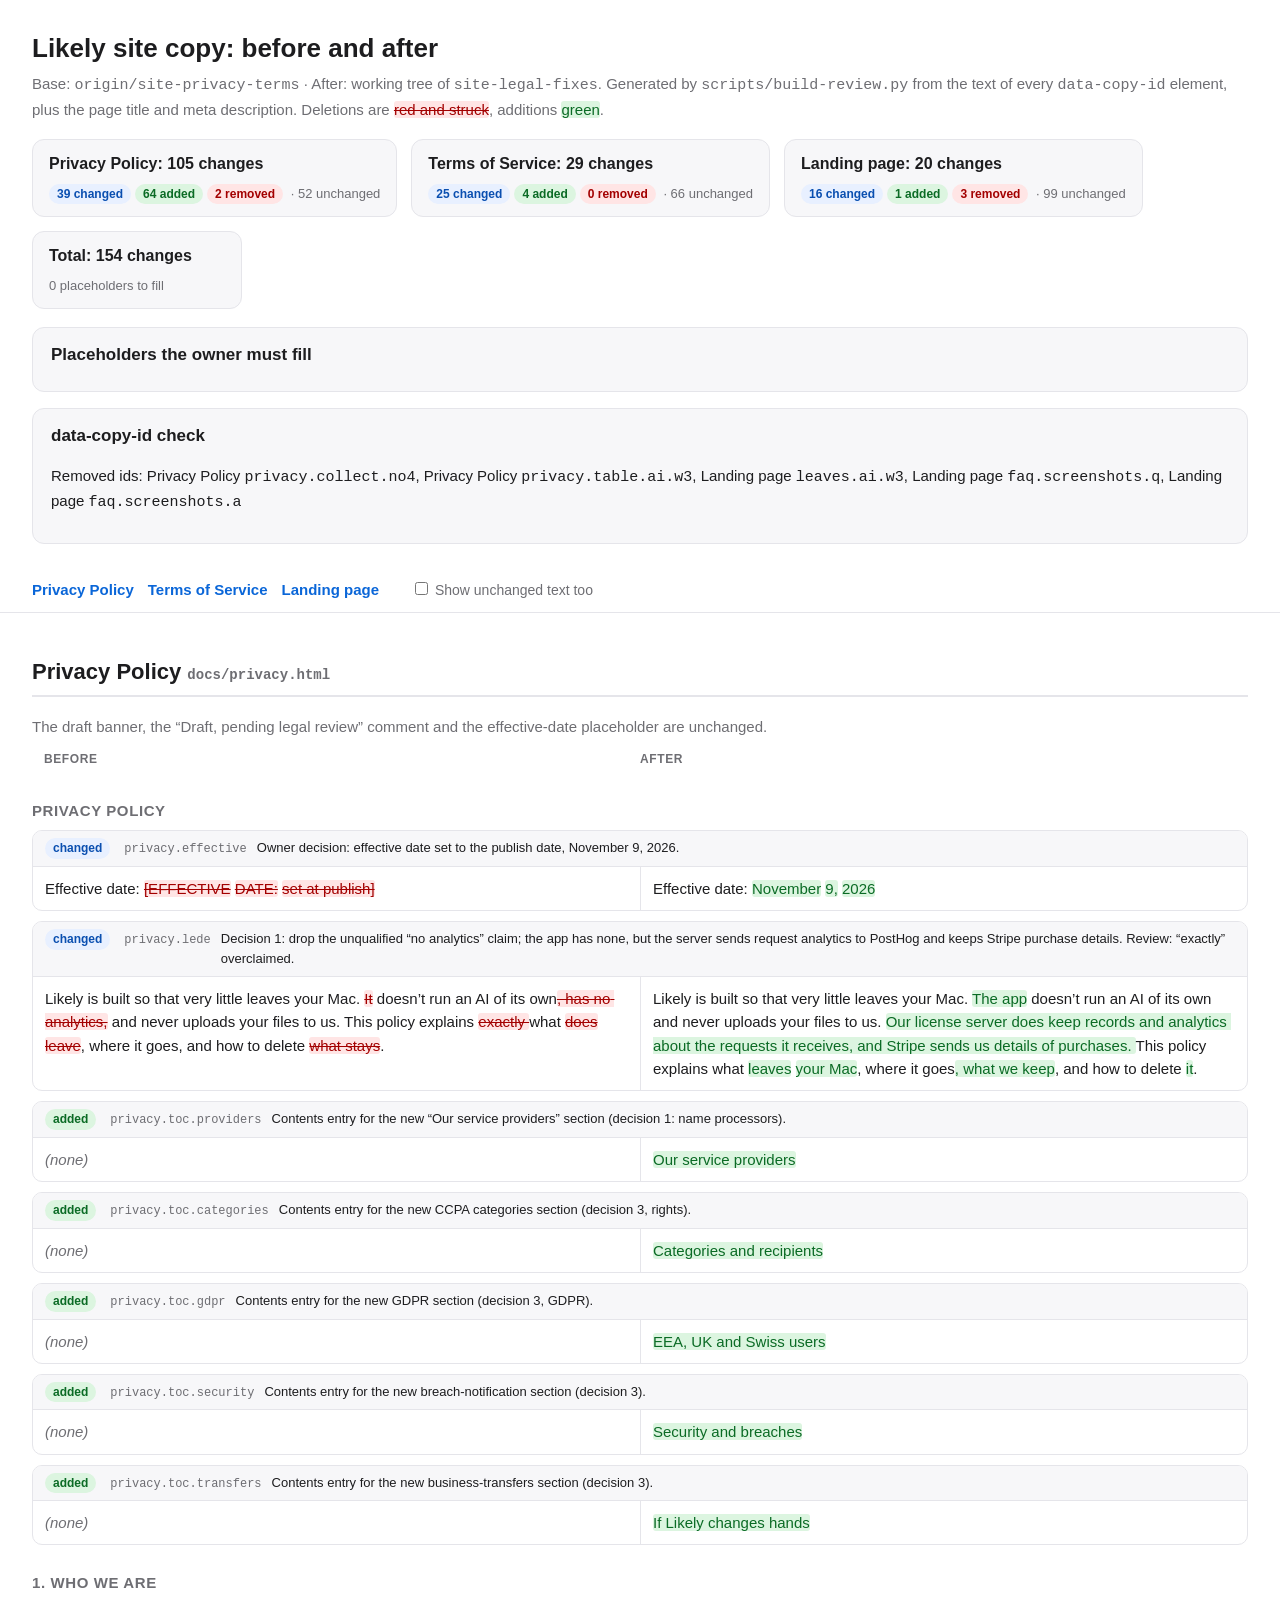
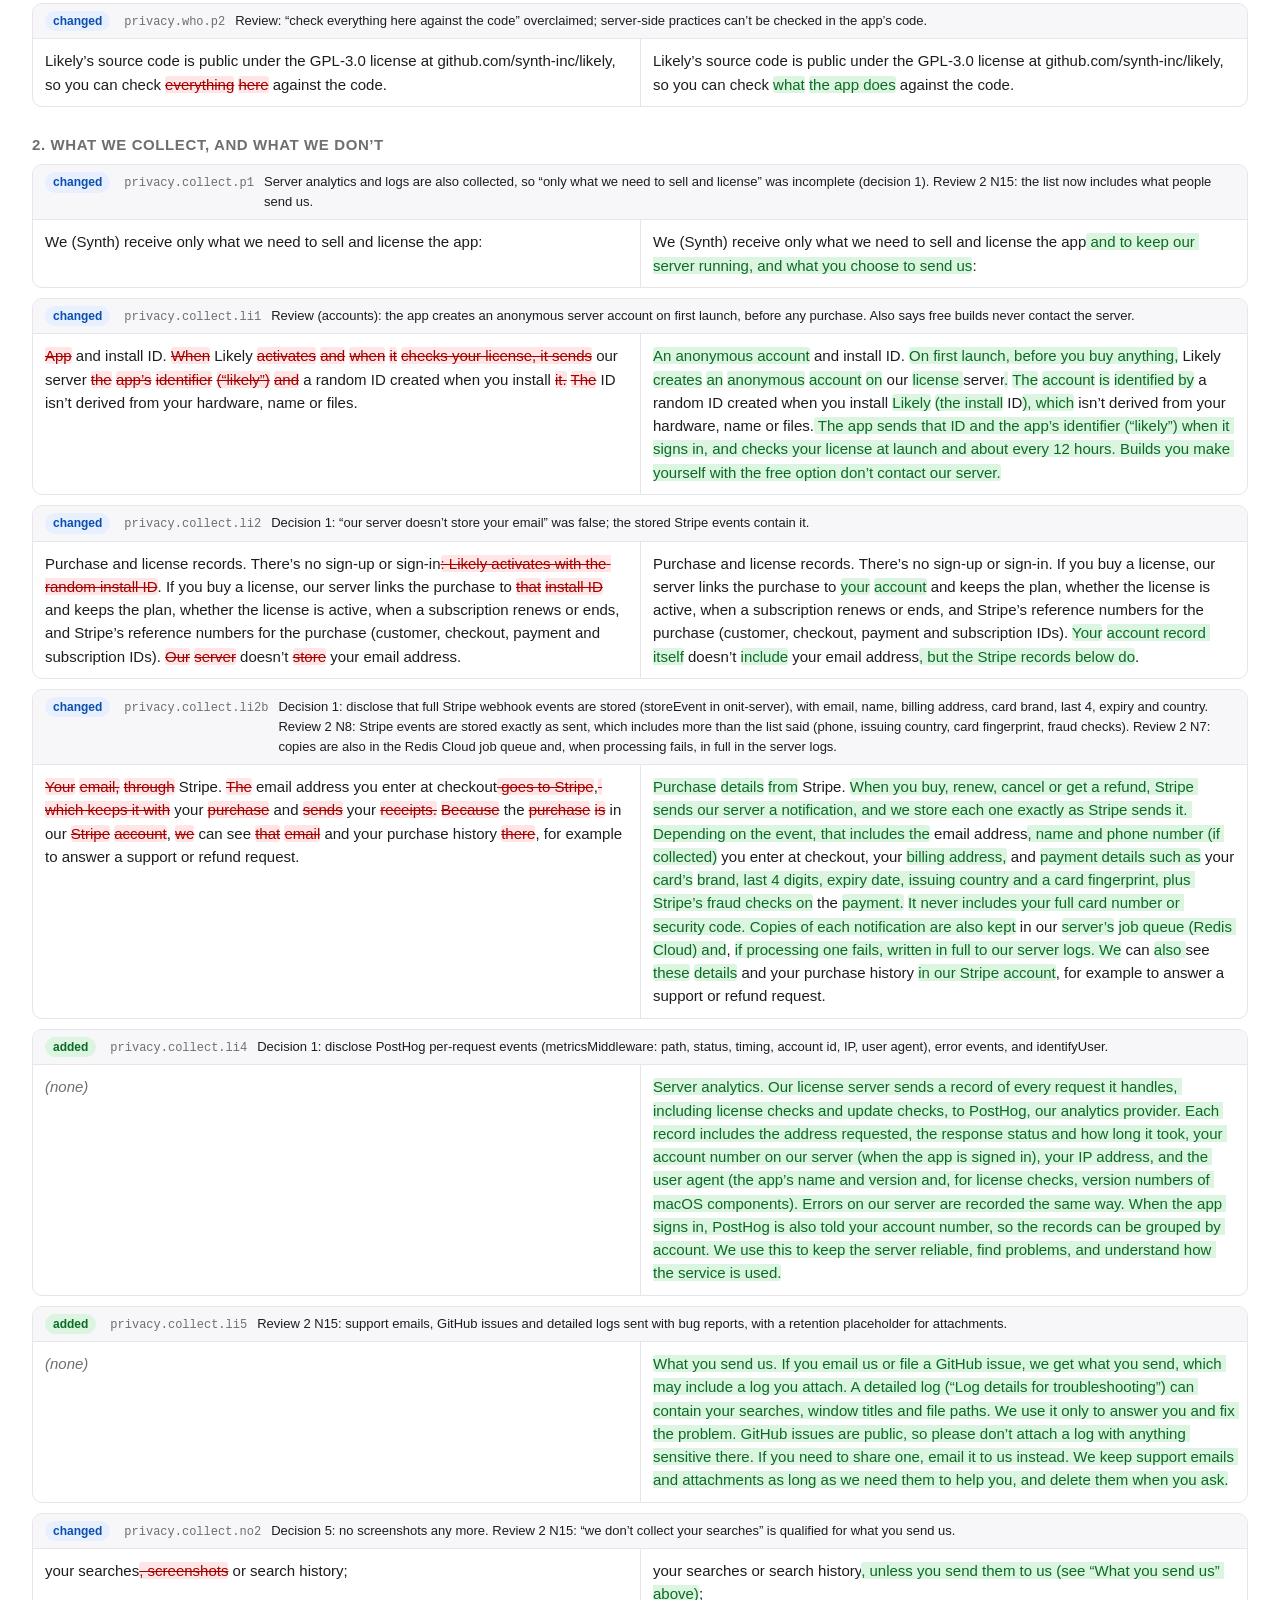
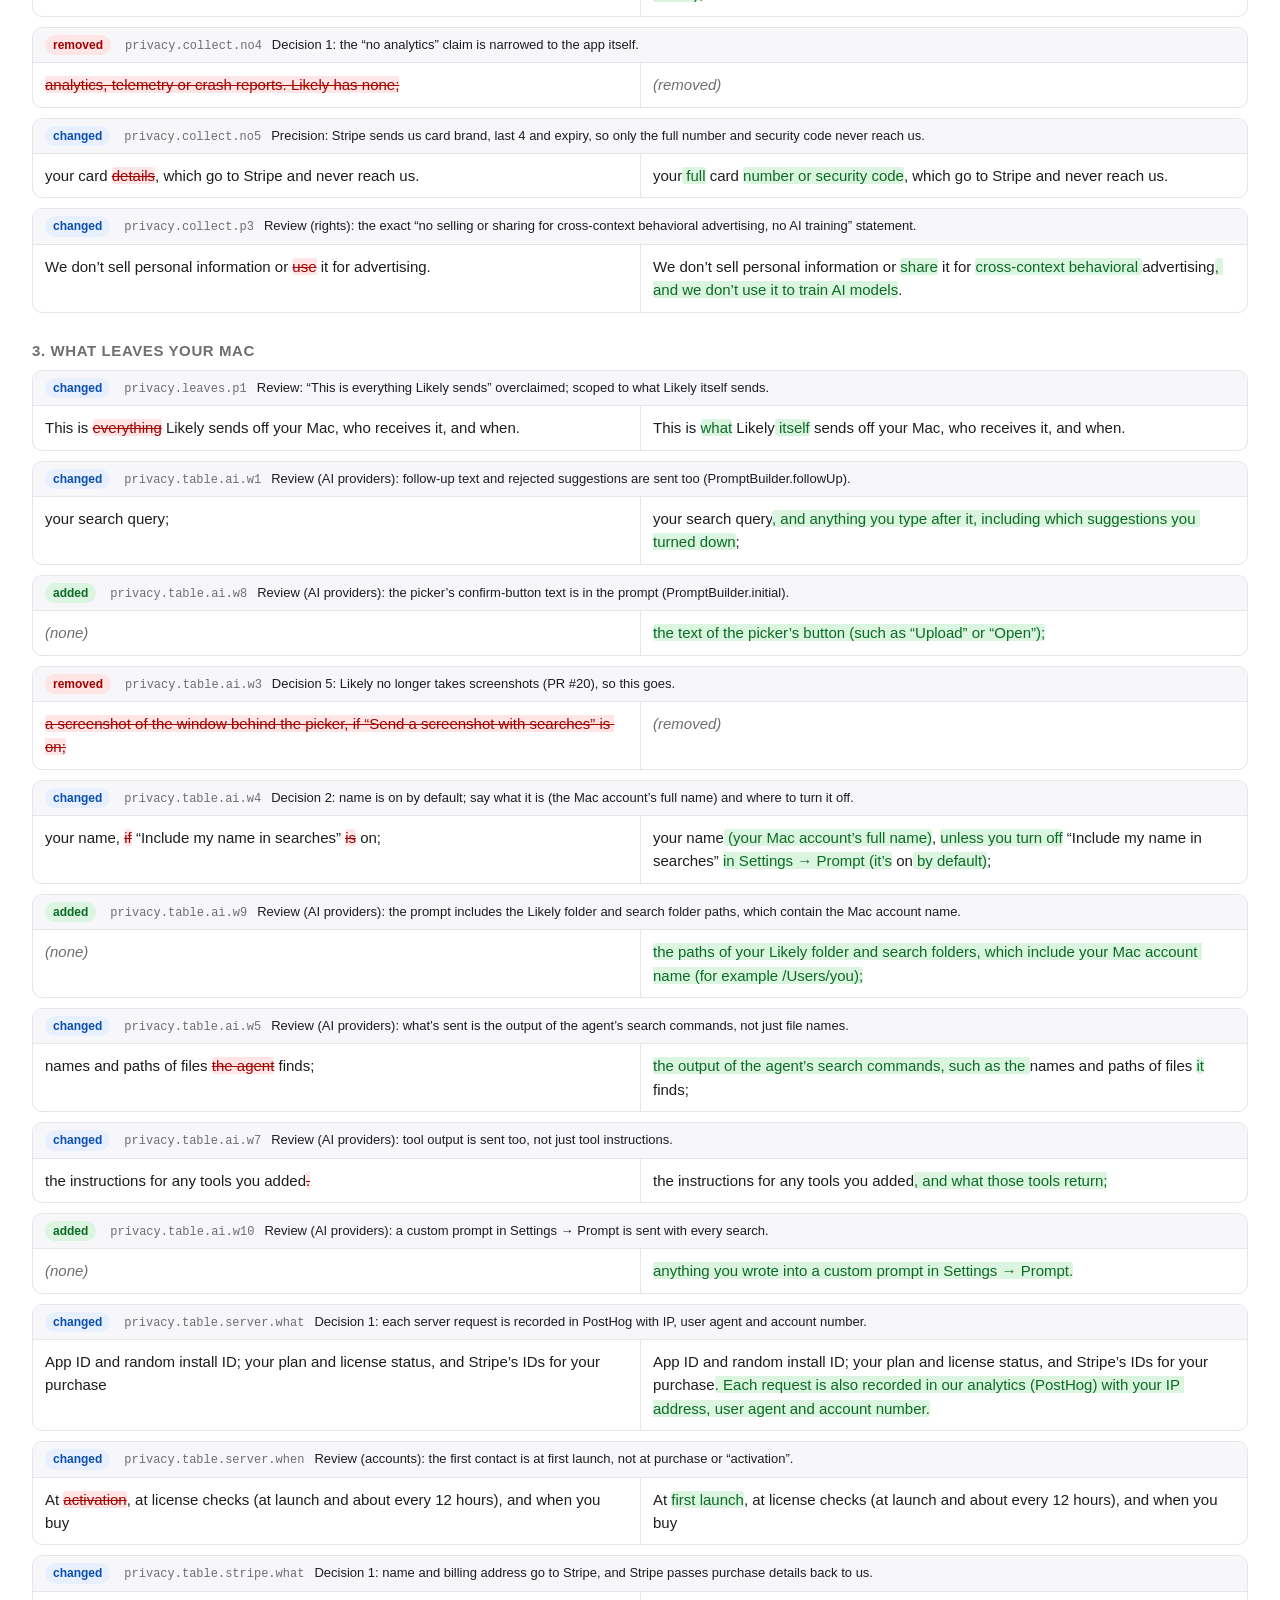
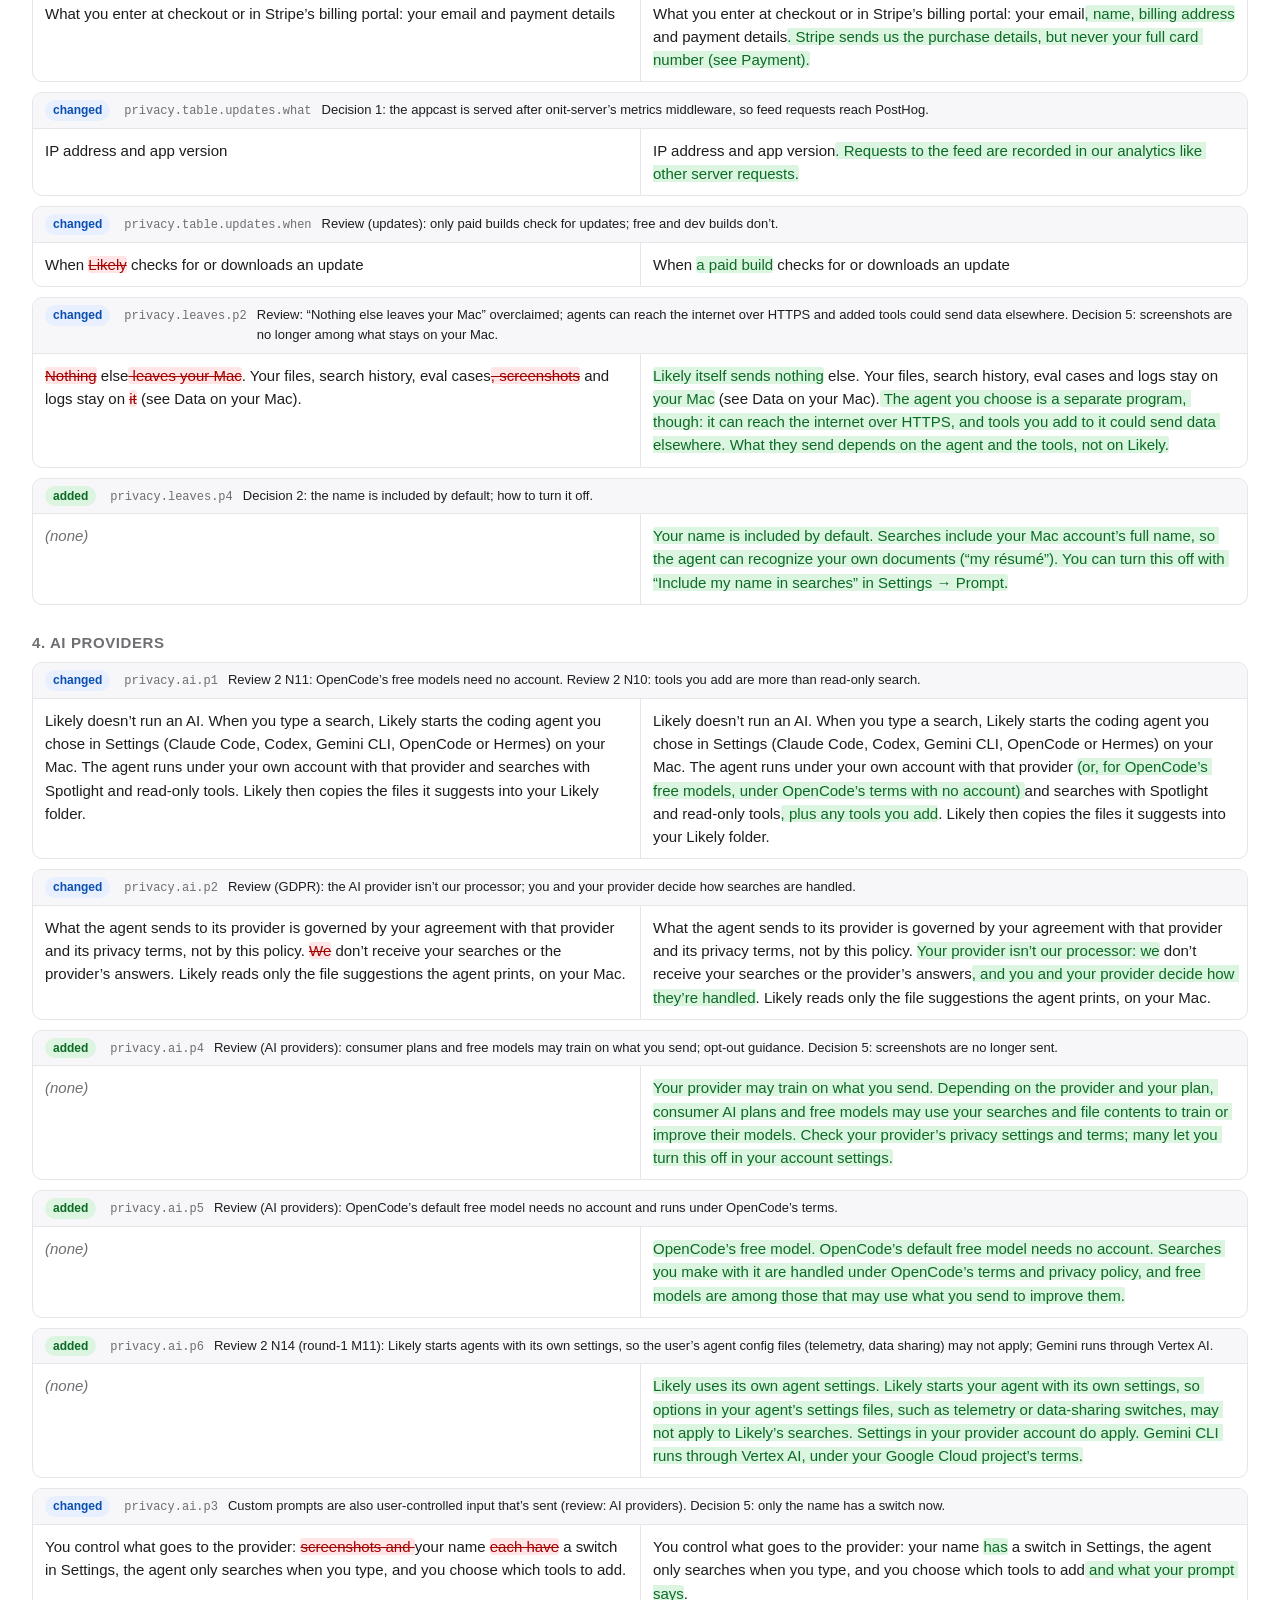
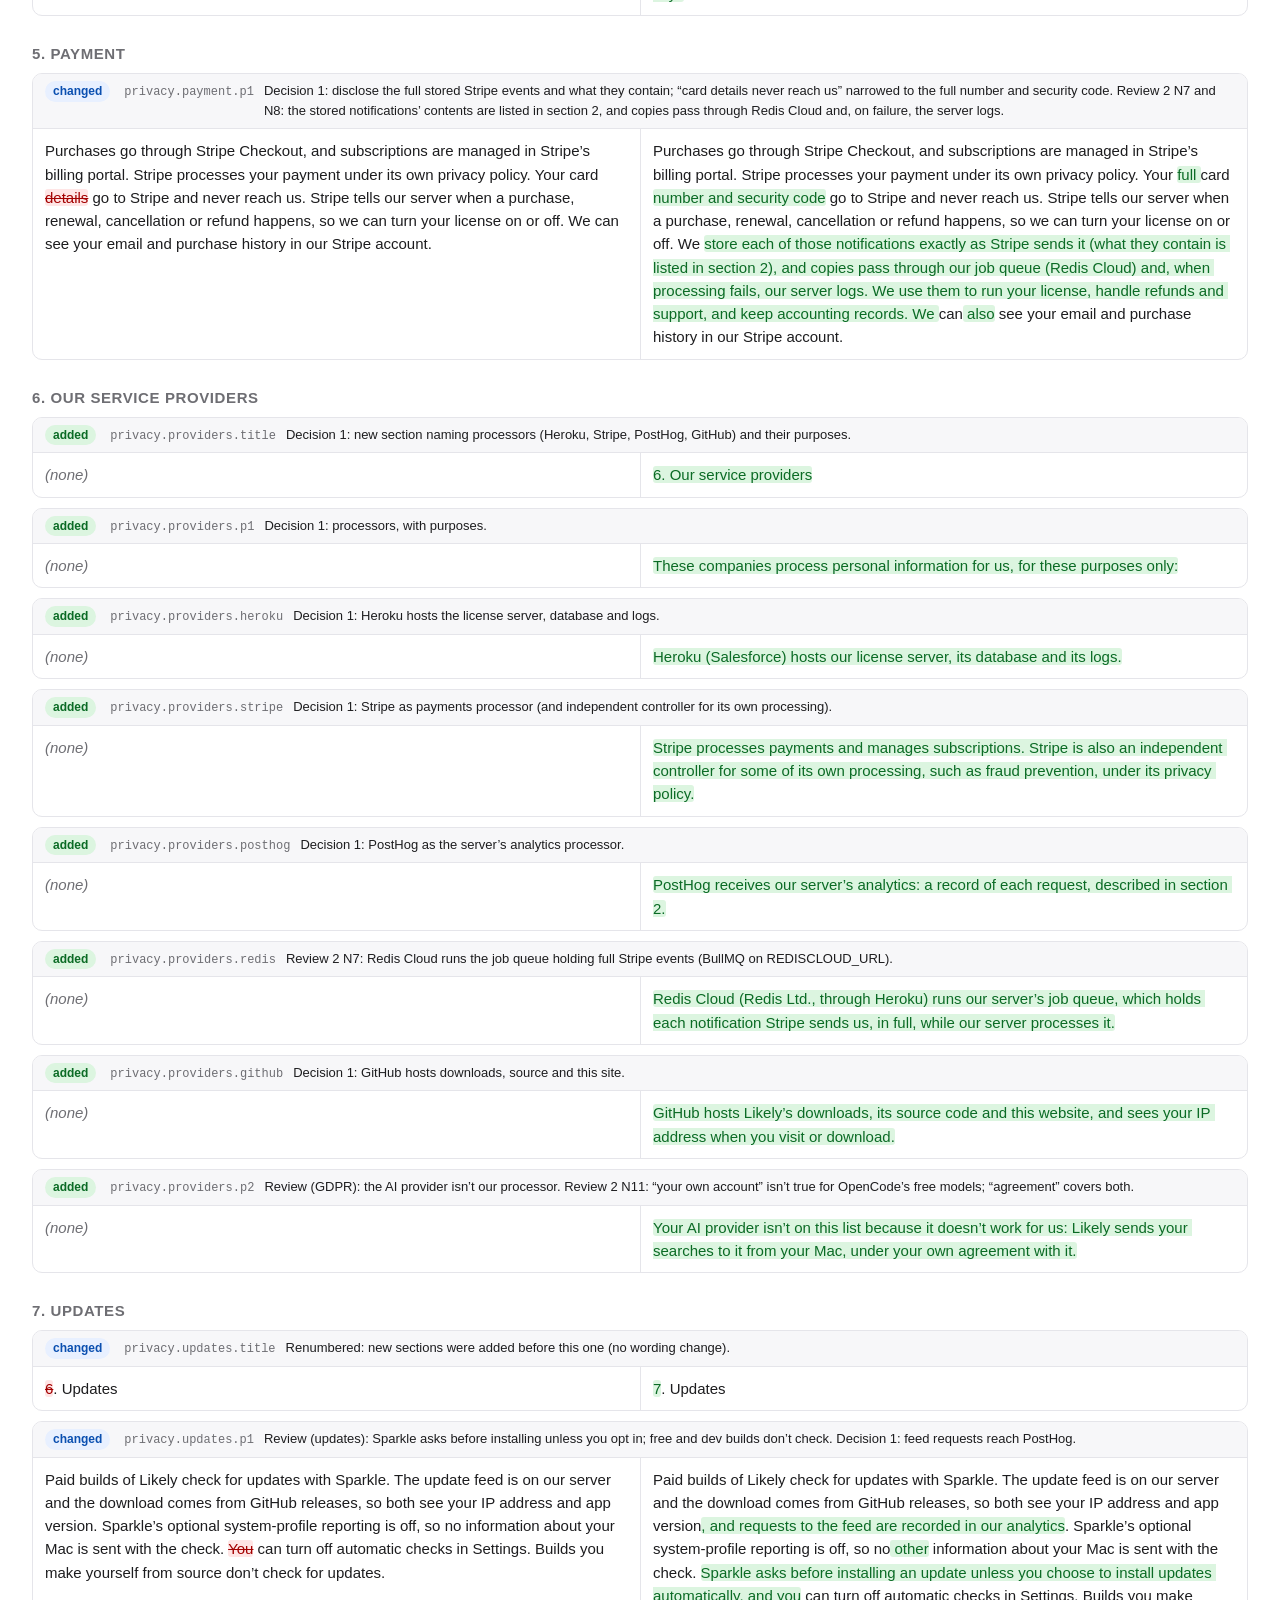
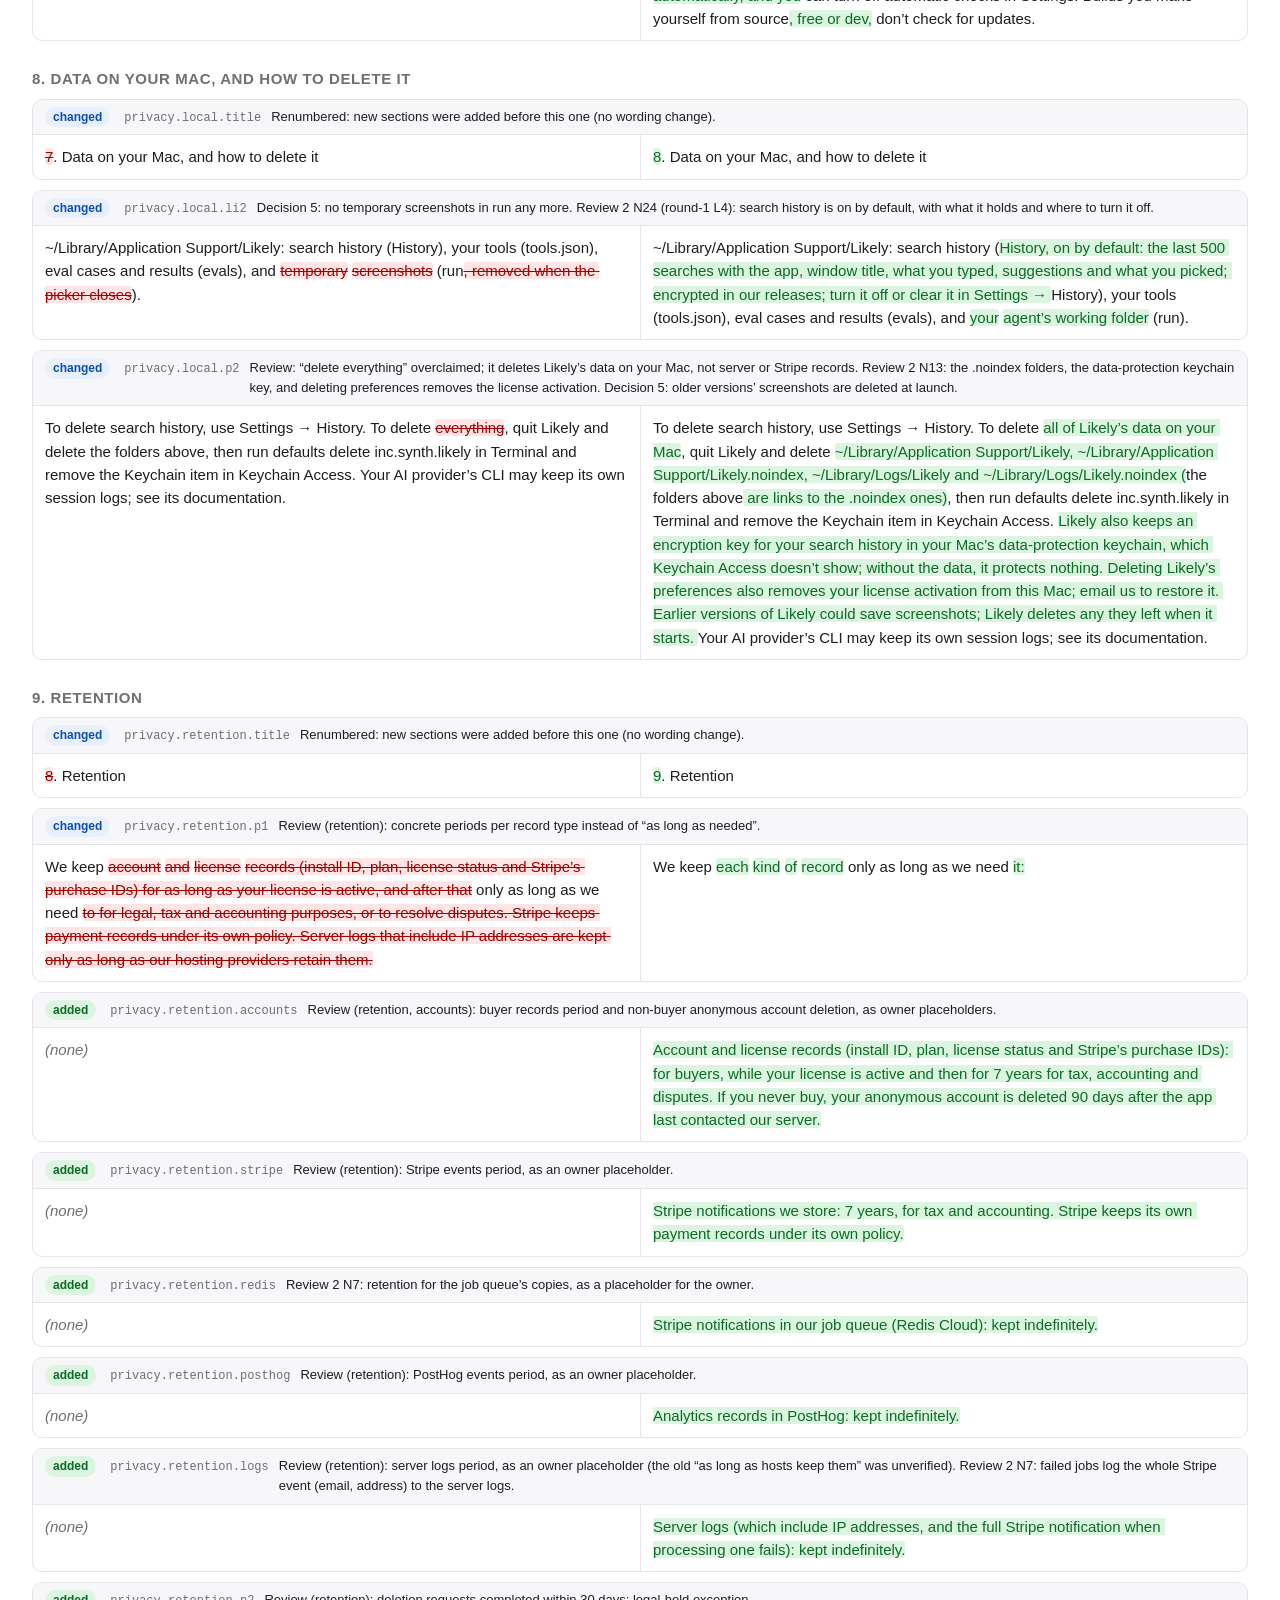
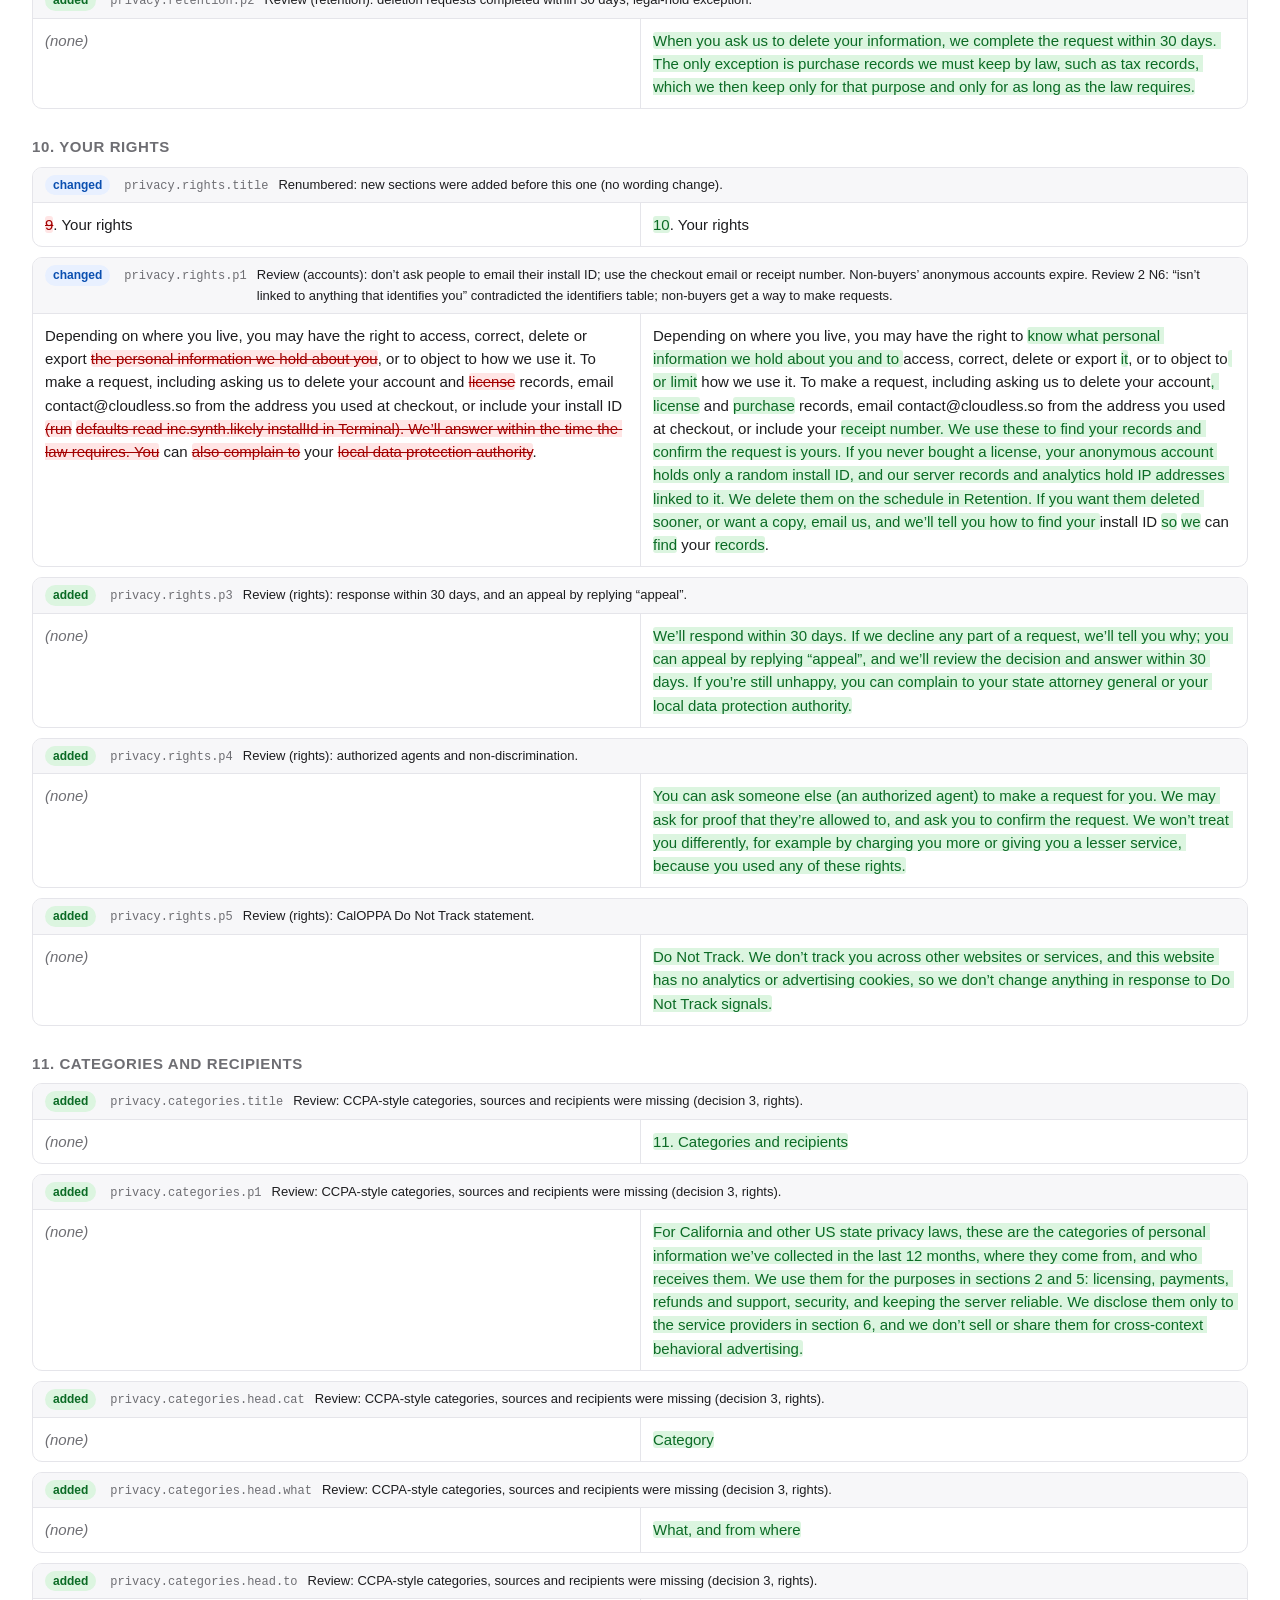
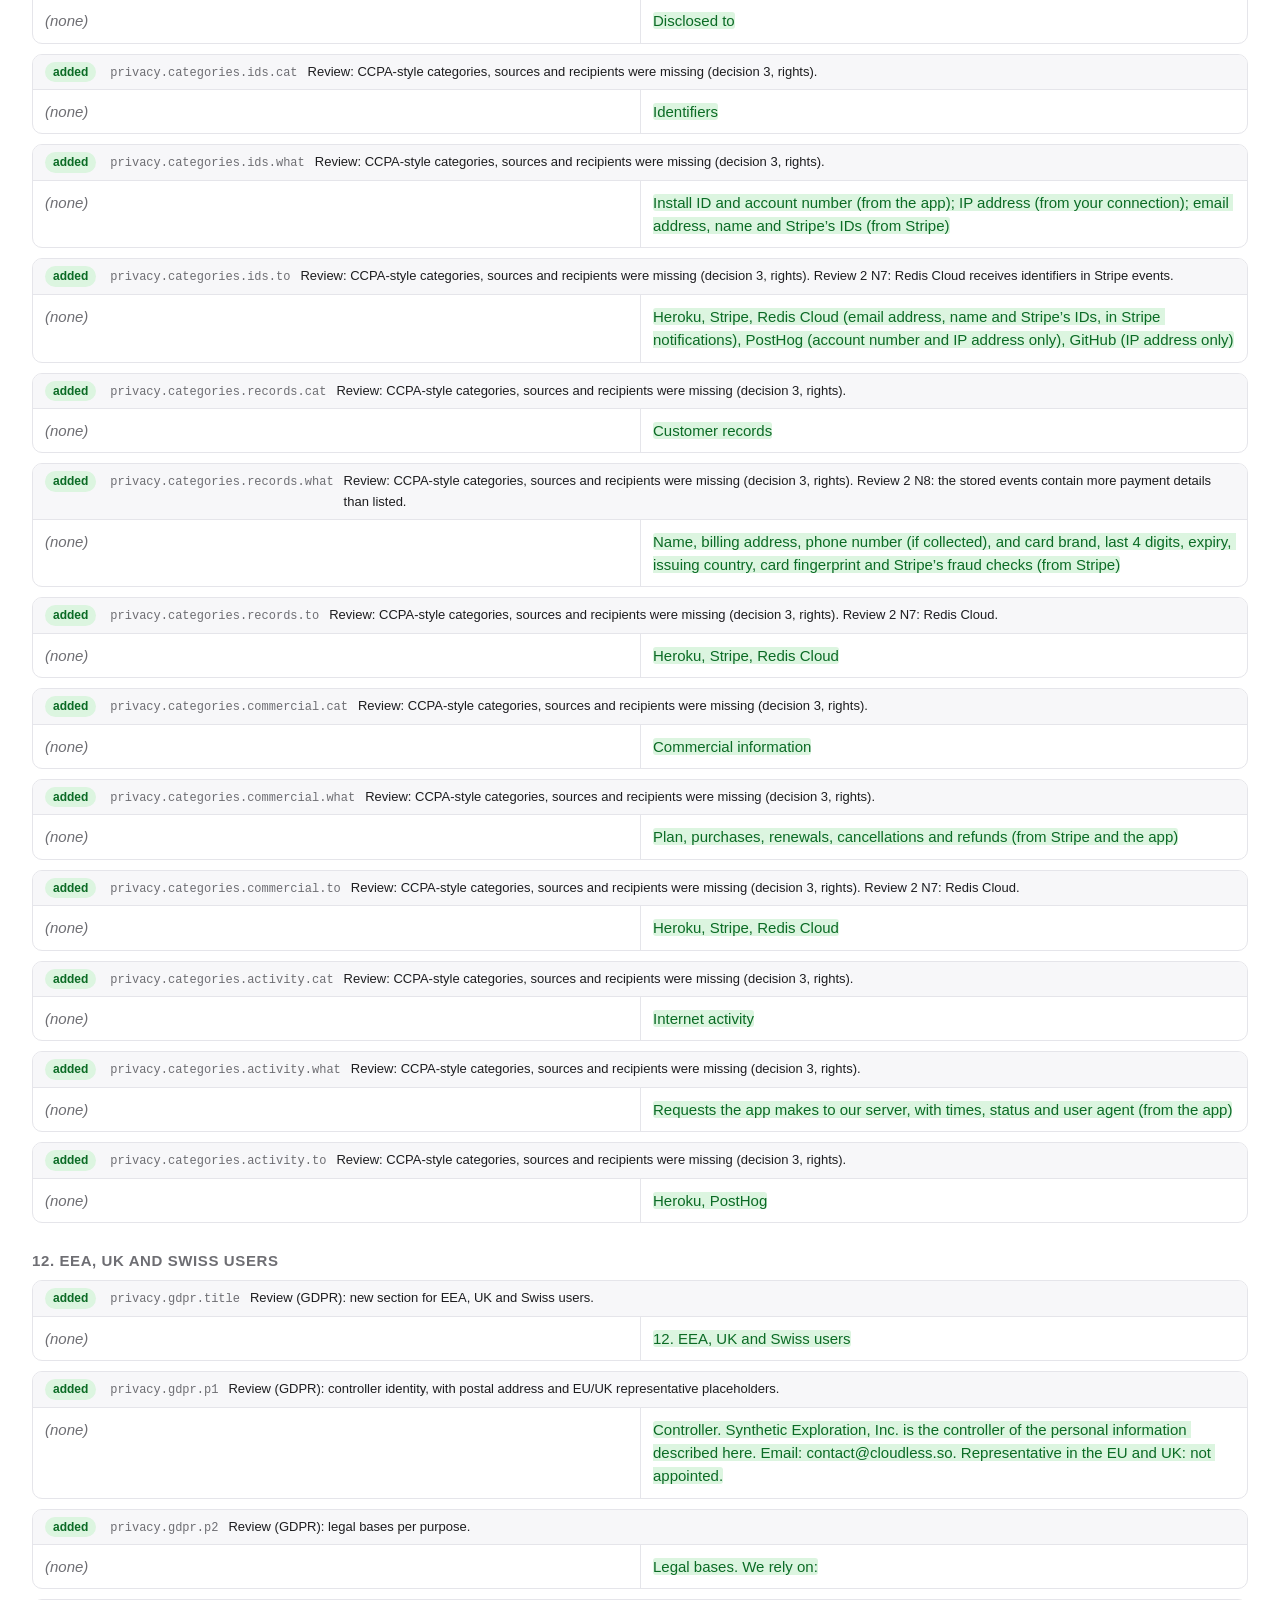
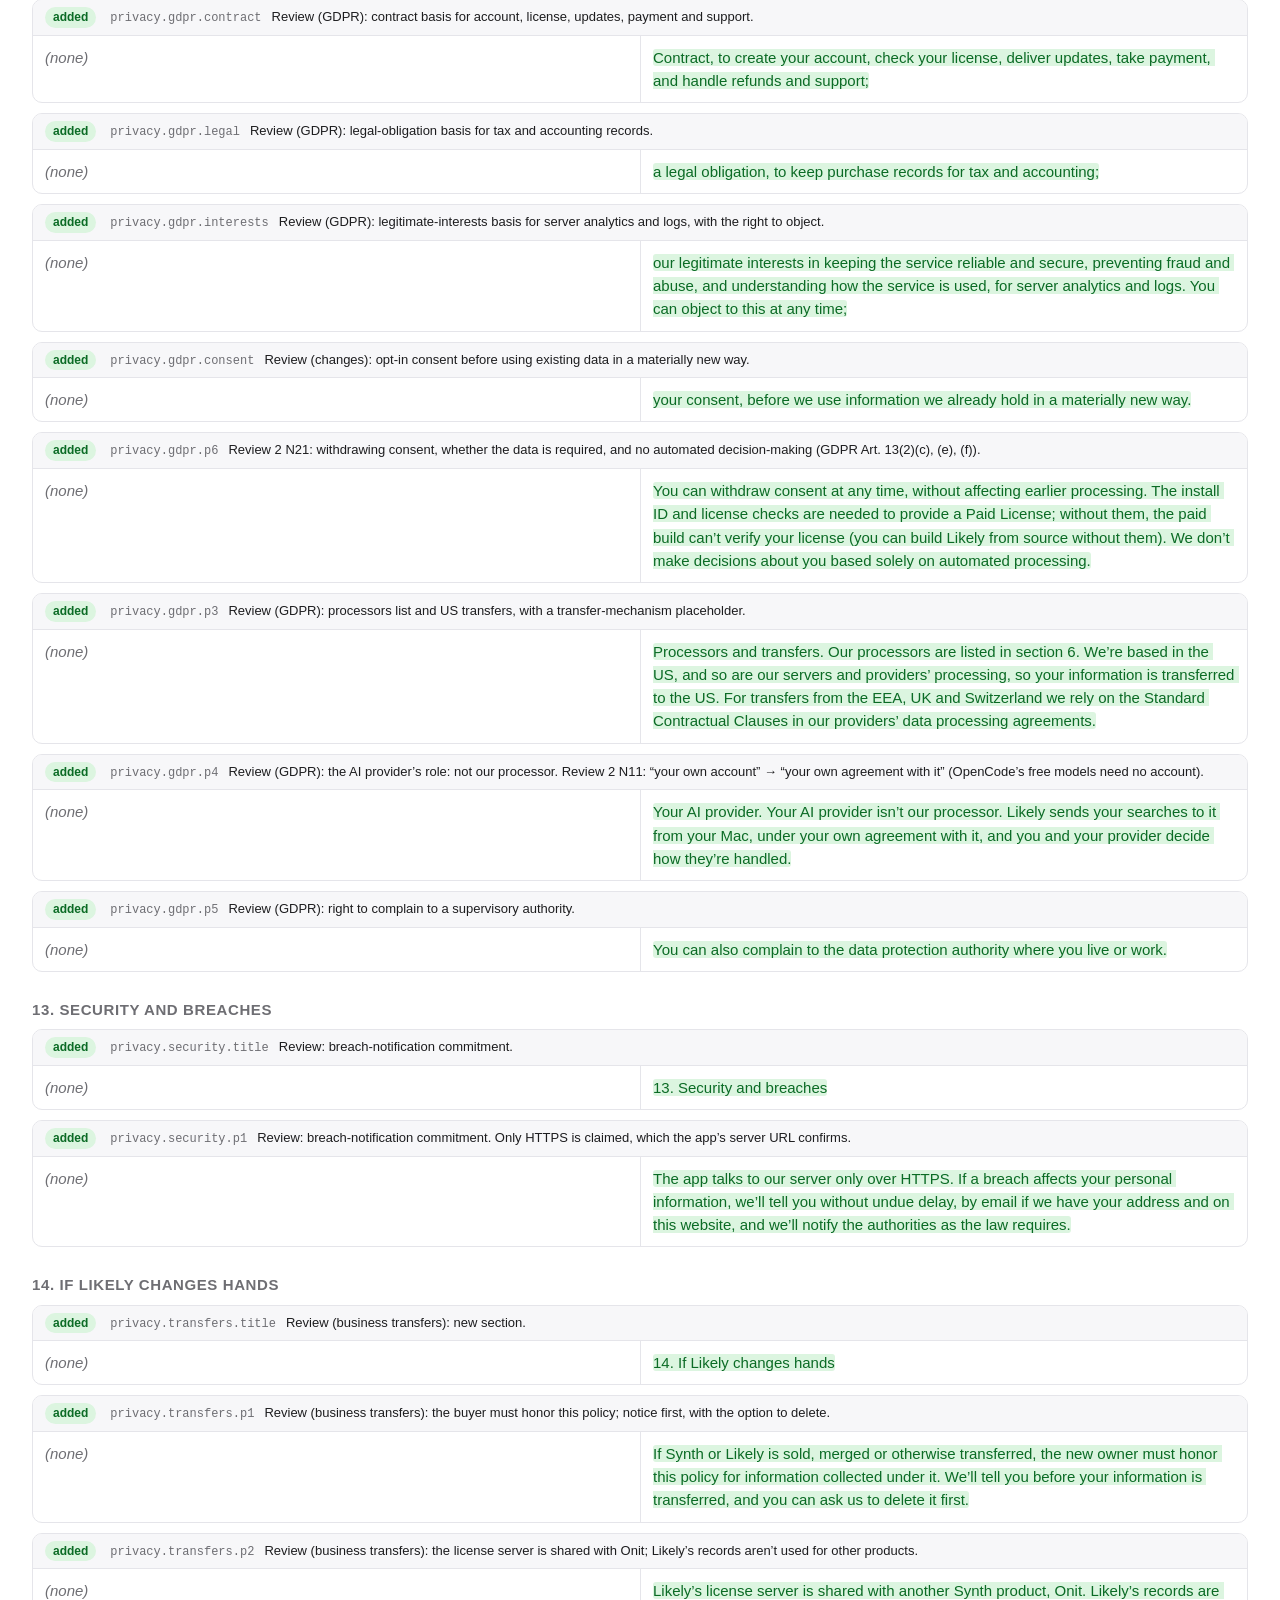
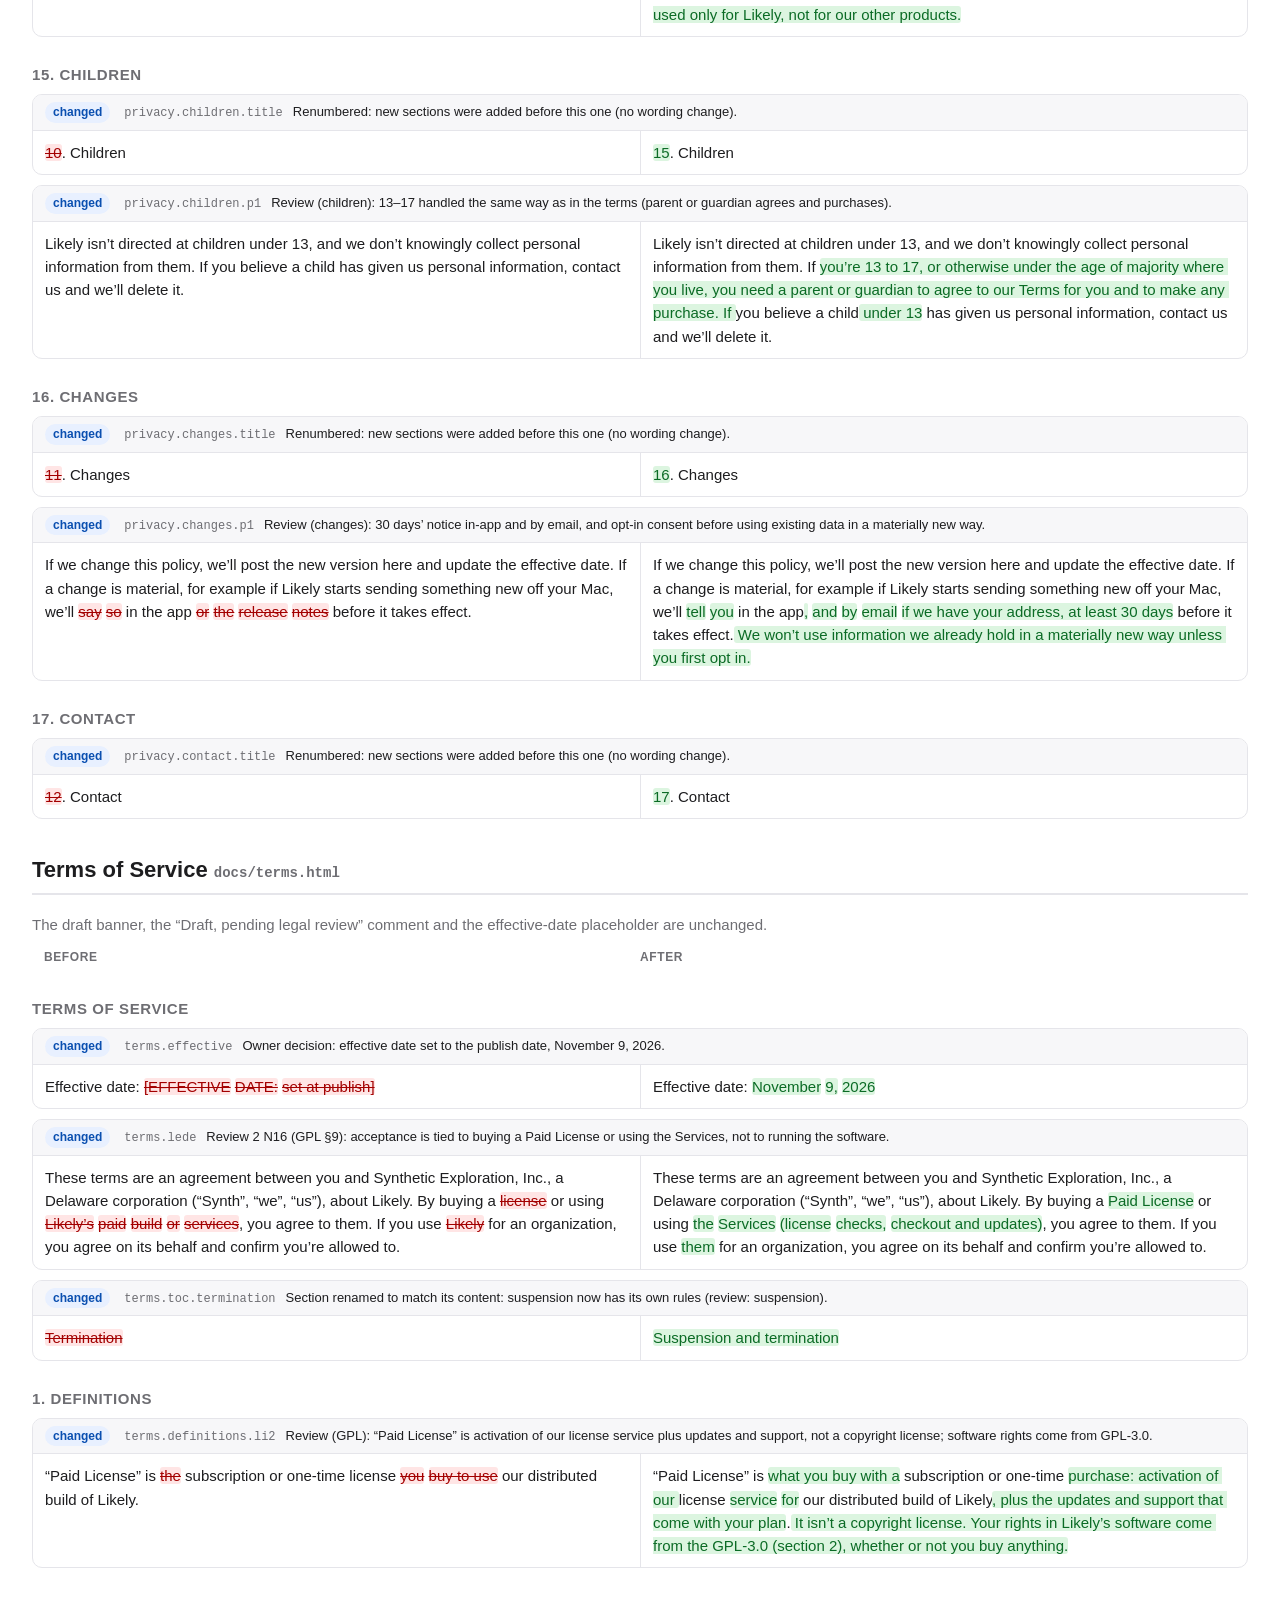
==== commit 797424b2: "Privacy: softer wording on logs in GitHub issues Co-Authored-By: Claude Opus 5.5 <noreply@anthropic." ====
--- a/docs/review/index.html
+++ b/docs/review/index.html
@@ -51,7 +51,7 @@
 h3.sec.quiet { display: none; }
 body.show-unchanged h3.sec.quiet { display: block; }
 @media (max-width: 800px) { .row, .colhead { grid-template-columns: 1fr; } .row .col + .col { border-left: 0; border-top: 1px solid var(--line); } }
-</style></head><body><header class='top'><h1>Likely site copy: before and after</h1><p class='sub'>Base: <code>origin/site-privacy-terms</code> · After: working tree of <code>site-legal-fixes</code>. Generated by <code>scripts/build-review.py</code> from the text of every <code>data-copy-id</code> element, plus the page title and meta description. Deletions are <del>red and struck</del>, additions <ins>green</ins>.</p><div class='summary'><a class='stat' href='#page-privacy'><b>Privacy Policy: 105 changes</b><span class='n'><span class='pill changed'>39 changed</span><span class='pill added'>64 added</span><span class='pill removed'>2 removed</span> · 52 unchanged</span></a><a class='stat' href='#page-terms'><b>Terms of Service: 29 changes</b><span class='n'><span class='pill changed'>25 changed</span><span class='pill added'>4 added</span><span class='pill removed'>0 removed</span> · 66 unchanged</span></a><a class='stat' href='#page-index'><b>Landing page: 20 changes</b><span class='n'><span class='pill changed'>16 changed</span><span class='pill added'>1 added</span><span class='pill removed'>3 removed</span> · 99 unchanged</span></a><div class='stat'><b>Total: 154 changes</b><span class='n'>0 placeholders to fill</span></div></div><div class='box'><h2>Placeholders the owner must fill</h2><ol></ol></div><div class='box'><h2>data-copy-id check</h2><p>Removed ids: Privacy Policy <code>privacy.collect.no4</code>, Privacy Policy <code>privacy.table.ai.w3</code>, Landing page <code>leaves.ai.w3</code>, Landing page <code>faq.screenshots.q</code>, Landing page <code>faq.screenshots.a</code></p></div></header><div class='controls'><nav><a href='#page-privacy'>Privacy Policy</a><a href='#page-terms'>Terms of Service</a><a href='#page-index'>Landing page</a></nav><label><input type='checkbox' id='unch'> Show unchanged text too</label></div><main><section class='page' id='page-privacy'><h2>Privacy Policy <code style='font-size:14px;color:var(--muted)'>docs/privacy.html</code></h2><p class='note'>The draft banner, the “Draft, pending legal review” comment and the effective-date placeholder are unchanged.</p><div class='colhead'><span>Before</span><span>After</span></div><h3 class='sec quiet'>Page metadata</h3><div class='row unchanged' id='privacy--meta.title'><div class='meta'><code>meta.title</code><span class='why'></span></div><div class='col'>Privacy Policy · Likely</div><div class='col'>Privacy Policy · Likely</div></div><div class='row unchanged' id='privacy--meta.description'><div class='meta'><code>meta.description</code><span class='why'></span></div><div class='col'>What Likely sends, where it goes, and what stays on your Mac.</div><div class='col'>What Likely sends, where it goes, and what stays on your Mac.</div></div><h3 class='sec quiet'>Header</h3><div class='row unchanged' id='privacy--nav.brand'><div class='meta'><code>nav.brand</code><span class='why'></span></div><div class='col'>Likely</div><div class='col'>Likely</div></div><div class='row unchanged' id='privacy--nav.pricing'><div class='meta'><code>nav.pricing</code><span class='why'></span></div><div class='col'>Pricing</div><div class='col'>Pricing</div></div><div class='row unchanged' id='privacy--nav.terms'><div class='meta'><code>nav.terms</code><span class='why'></span></div><div class='col'>Terms</div><div class='col'>Terms</div></div><div class='row unchanged' id='privacy--nav.github'><div class='meta'><code>nav.github</code><span class='why'></span></div><div class='col'>GitHub</div><div class='col'>GitHub</div></div><div class='row unchanged' id='privacy--privacy.draft'><div class='meta'><code>privacy.draft</code><span class='why'></span></div><div class='col'>Draft, pending legal review. This policy hasn’t been reviewed by a lawyer yet and may change before it takes effect.</div><div class='col'>Draft, pending legal review. This policy hasn’t been reviewed by a lawyer yet and may change before it takes effect.</div></div><h3 class='sec'>Privacy Policy</h3><div class='row unchanged' id='privacy--privacy.title'><div class='meta'><code>privacy.title</code><span class='why'></span></div><div class='col'>Privacy Policy</div><div class='col'>Privacy Policy</div></div><div class='row changed' id='privacy--privacy.effective'><div class='meta'><span class='pill changed'>changed</span><code>privacy.effective</code><span class='why'>Owner decision: effective date set to the publish date, November 9, 2026.</span></div><div class='col'>Effective date: <del>[EFFECTIVE</del> <del>DATE:</del> <del>set at publish]</del></div><div class='col'>Effective date: <ins>November</ins> <ins>9,</ins> <ins>2026</ins></div></div><div class='row changed' id='privacy--privacy.lede'><div class='meta'><span class='pill changed'>changed</span><code>privacy.lede</code><span class='why'>Decision 1: drop the unqualified “no analytics” claim; the app has none, but the server sends request analytics to PostHog and keeps Stripe purchase details. Review: “exactly” overclaimed.</span></div><div class='col'>Likely is built so that very little leaves your Mac. <del>It</del> doesn’t run an AI of its own<del>, has no analytics,</del> and never uploads your files to us. This policy explains <del>exactly </del>what <del>does</del> <del>leave</del>, where it goes, and how to delete <del>what stays</del>.</div><div class='col'>Likely is built so that very little leaves your Mac. <ins>The app</ins> doesn’t run an AI of its own and never uploads your files to us. <ins>Our license server does keep records and analytics about the requests it receives, and Stripe sends us details of purchases. </ins>This policy explains what <ins>leaves</ins> <ins>your Mac</ins>, where it goes<ins>, what we keep</ins>, and how to delete <ins>it</ins>.</div></div><div class='row unchanged' id='privacy--privacy.toc.who'><div class='meta'><code>privacy.toc.who</code><span class='why'></span></div><div class='col'>Who we are</div><div class='col'>Who we are</div></div><div class='row unchanged' id='privacy--privacy.toc.collect'><div class='meta'><code>privacy.toc.collect</code><span class='why'></span></div><div class='col'>What we collect, and what we don’t</div><div class='col'>What we collect, and what we don’t</div></div><div class='row unchanged' id='privacy--privacy.toc.leaves'><div class='meta'><code>privacy.toc.leaves</code><span class='why'></span></div><div class='col'>What leaves your Mac</div><div class='col'>What leaves your Mac</div></div><div class='row unchanged' id='privacy--privacy.toc.ai'><div class='meta'><code>privacy.toc.ai</code><span class='why'></span></div><div class='col'>AI providers</div><div class='col'>AI providers</div></div><div class='row unchanged' id='privacy--privacy.toc.payment'><div class='meta'><code>privacy.toc.payment</code><span class='why'></span></div><div class='col'>Payment</div><div class='col'>Payment</div></div><div class='row added' id='privacy--privacy.toc.providers'><div class='meta'><span class='pill added'>added</span><code>privacy.toc.providers</code><span class='why'>Contents entry for the new “Our service providers” section (decision 1: name processors).</span></div><div class='col empty'>(none)</div><div class='col'><ins>Our service providers</ins></div></div><div class='row unchanged' id='privacy--privacy.toc.updates'><div class='meta'><code>privacy.toc.updates</code><span class='why'></span></div><div class='col'>Updates</div><div class='col'>Updates</div></div><div class='row unchanged' id='privacy--privacy.toc.local'><div class='meta'><code>privacy.toc.local</code><span class='why'></span></div><div class='col'>Data on your Mac</div><div class='col'>Data on your Mac</div></div><div class='row unchanged' id='privacy--privacy.toc.retention'><div class='meta'><code>privacy.toc.retention</code><span class='why'></span></div><div class='col'>Retention</div><div class='col'>Retention</div></div><div class='row unchanged' id='privacy--privacy.toc.rights'><div class='meta'><code>privacy.toc.rights</code><span class='why'></span></div><div class='col'>Your rights</div><div class='col'>Your rights</div></div><div class='row added' id='privacy--privacy.toc.categories'><div class='meta'><span class='pill added'>added</span><code>privacy.toc.categories</code><span class='why'>Contents entry for the new CCPA categories section (decision 3, rights).</span></div><div class='col empty'>(none)</div><div class='col'><ins>Categories and recipients</ins></div></div><div class='row added' id='privacy--privacy.toc.gdpr'><div class='meta'><span class='pill added'>added</span><code>privacy.toc.gdpr</code><span class='why'>Contents entry for the new GDPR section (decision 3, GDPR).</span></div><div class='col empty'>(none)</div><div class='col'><ins>EEA, UK and Swiss users</ins></div></div><div class='row added' id='privacy--privacy.toc.security'><div class='meta'><span class='pill added'>added</span><code>privacy.toc.security</code><span class='why'>Contents entry for the new breach-notification section (decision 3).</span></div><div class='col empty'>(none)</div><div class='col'><ins>Security and breaches</ins></div></div><div class='row added' id='privacy--privacy.toc.transfers'><div class='meta'><span class='pill added'>added</span><code>privacy.toc.transfers</code><span class='why'>Contents entry for the new business-transfers section (decision 3).</span></div><div class='col empty'>(none)</div><div class='col'><ins>If Likely changes hands</ins></div></div><div class='row unchanged' id='privacy--privacy.toc.children'><div class='meta'><code>privacy.toc.children</code><span class='why'></span></div><div class='col'>Children</div><div class='col'>Children</div></div><div class='row unchanged' id='privacy--privacy.toc.changes'><div class='meta'><code>privacy.toc.changes</code><span class='why'></span></div><div class='col'>Changes</div><div class='col'>Changes</div></div><div class='row unchanged' id='privacy--privacy.toc.contact'><div class='meta'><code>privacy.toc.contact</code><span class='why'></span></div><div class='col'>Contact</div><div class='col'>Contact</div></div><h3 class='sec'>1. Who we are</h3><div class='row unchanged' id='privacy--privacy.who.title'><div class='meta'><code>privacy.who.title</code><span class='why'></span></div><div class='col'>1. Who we are</div><div class='col'>1. Who we are</div></div><div class='row unchanged' id='privacy--privacy.who.p1'><div class='meta'><code>privacy.who.p1</code><span class='why'></span></div><div class='col'>Likely is a macOS menu bar app made by Synthetic Exploration, Inc., a Delaware corporation (“Synth”, “we”, “us”). This policy covers the Likely app, its license and update services, and this website (synth-inc.github.io/likely). Our Terms of Service cover your use of the paid app and services.</div><div class='col'>Likely is a macOS menu bar app made by Synthetic Exploration, Inc., a Delaware corporation (“Synth”, “we”, “us”). This policy covers the Likely app, its license and update services, and this website (synth-inc.github.io/likely). Our Terms of Service cover your use of the paid app and services.</div></div><div class='row changed' id='privacy--privacy.who.p2'><div class='meta'><span class='pill changed'>changed</span><code>privacy.who.p2</code><span class='why'>Review: “check everything here against the code” overclaimed; server-side practices can’t be checked in the app’s code.</span></div><div class='col'>Likely’s source code is public under the GPL-3.0 license at github.com/synth-inc/likely, so you can check <del>everything</del> <del>here</del> against the code.</div><div class='col'>Likely’s source code is public under the GPL-3.0 license at github.com/synth-inc/likely, so you can check <ins>what</ins> <ins>the app does</ins> against the code.</div></div><h3 class='sec'>2. What we collect, and what we don’t</h3><div class='row unchanged' id='privacy--privacy.collect.title'><div class='meta'><code>privacy.collect.title</code><span class='why'></span></div><div class='col'>2. What we collect, and what we don’t</div><div class='col'>2. What we collect, and what we don’t</div></div><div class='row changed' id='privacy--privacy.collect.p1'><div class='meta'><span class='pill changed'>changed</span><code>privacy.collect.p1</code><span class='why'>Server analytics and logs are also collected, so “only what we need to sell and license” was incomplete (decision 1). Review 2 N15: the list now includes what people send us.</span></div><div class='col'>We (Synth) receive only what we need to sell and license the app:</div><div class='col'>We (Synth) receive only what we need to sell and license the app<ins> and to keep our server running, and what you choose to send us</ins>:</div></div><div class='row changed' id='privacy--privacy.collect.li1'><div class='meta'><span class='pill changed'>changed</span><code>privacy.collect.li1</code><span class='why'>Review (accounts): the app creates an anonymous server account on first launch, before any purchase. Also says free builds never contact the server.</span></div><div class='col'><del>App</del> and install ID. <del>When</del> Likely <del>activates</del> <del>and</del> <del>when</del> <del>it</del> <del>checks your license, it sends</del> our server <del>the</del> <del>app’s</del> <del>identifier</del> <del>(“likely”)</del> <del>and</del> a random ID created when you install <del>it.</del> <del>The</del> ID isn’t derived from your hardware, name or files.</div><div class='col'><ins>An anonymous account</ins> and install ID. <ins>On first launch, before you buy anything,</ins> Likely <ins>creates</ins> <ins>an</ins> <ins>anonymous</ins> <ins>account</ins> <ins>on</ins> our <ins>license </ins>server<ins>.</ins> <ins>The</ins> <ins>account</ins> <ins>is</ins> <ins>identified</ins> <ins>by</ins> a random ID created when you install <ins>Likely</ins> <ins>(the install</ins> ID<ins>), which</ins> isn’t derived from your hardware, name or files.<ins> The app sends that ID and the app’s identifier (“likely”) when it signs in, and checks your license at launch and about every 12 hours. Builds you make yourself with the free option don’t contact our server.</ins></div></div><div class='row changed' id='privacy--privacy.collect.li2'><div class='meta'><span class='pill changed'>changed</span><code>privacy.collect.li2</code><span class='why'>Decision 1: “our server doesn’t store your email” was false; the stored Stripe events contain it.</span></div><div class='col'>Purchase and license records. There’s no sign-up or sign-in<del>: Likely activates with the random install ID</del>. If you buy a license, our server links the purchase to <del>that</del> <del>install ID</del> and keeps the plan, whether the license is active, when a subscription renews or ends, and Stripe’s reference numbers for the purchase (customer, checkout, payment and subscription IDs). <del>Our</del> <del>server</del> doesn’t <del>store</del> your email address.</div><div class='col'>Purchase and license records. There’s no sign-up or sign-in. If you buy a license, our server links the purchase to <ins>your</ins> <ins>account</ins> and keeps the plan, whether the license is active, when a subscription renews or ends, and Stripe’s reference numbers for the purchase (customer, checkout, payment and subscription IDs). <ins>Your</ins> <ins>account record itself</ins> doesn’t <ins>include</ins> your email address<ins>, but the Stripe records below do</ins>.</div></div><div class='row changed' id='privacy--privacy.collect.li2b'><div class='meta'><span class='pill changed'>changed</span><code>privacy.collect.li2b</code><span class='why'>Decision 1: disclose that full Stripe webhook events are stored (storeEvent in onit-server), with email, name, billing address, card brand, last 4, expiry and country. Review 2 N8: Stripe events are stored exactly as sent, which includes more than the list said (phone, issuing country, card fingerprint, fraud checks). Review 2 N7: copies are also in the Redis Cloud job queue and, when processing fails, in full in the server logs.</span></div><div class='col'><del>Your</del> <del>email,</del> <del>through</del> Stripe. <del>The</del> email address you enter at checkout<del> goes to Stripe</del>,<del> which keeps it with</del> your <del>purchase</del> and <del>sends</del> your <del>receipts.</del> <del>Because</del> the <del>purchase</del> <del>is</del> in our <del>Stripe</del> <del>account</del>, <del>we</del> can see <del>that</del> <del>email</del> and your purchase history <del>there</del>, for example to answer a support or refund request.</div><div class='col'><ins>Purchase</ins> <ins>details</ins> <ins>from</ins> Stripe. <ins>When you buy, renew, cancel or get a refund, Stripe sends our server a notification, and we store each one exactly as Stripe sends it. Depending on the event, that includes the</ins> email address<ins>, name and phone number (if collected)</ins> you enter at checkout, your <ins>billing address,</ins> and <ins>payment details such as</ins> your <ins>card’s</ins> <ins>brand, last 4 digits, expiry date, issuing country and a card fingerprint, plus Stripe’s fraud checks on</ins> the <ins>payment.</ins> <ins>It never includes your full card number or security code. Copies of each notification are also kept</ins> in our <ins>server’s</ins> <ins>job queue (Redis Cloud) and</ins>, <ins>if processing one fails, written in full to our server logs. We</ins> can <ins>also </ins>see <ins>these</ins> <ins>details</ins> and your purchase history <ins>in our Stripe account</ins>, for example to answer a support or refund request.</div></div><div class='row unchanged' id='privacy--privacy.collect.li3'><div class='meta'><code>privacy.collect.li3</code><span class='why'></span></div><div class='col'>Network information. Like any web server, ours (and GitHub, which hosts downloads and this site) sees your IP address when the app or your browser connects.</div><div class='col'>Network information. Like any web server, ours (and GitHub, which hosts downloads and this site) sees your IP address when the app or your browser connects.</div></div><div class='row added' id='privacy--privacy.collect.li4'><div class='meta'><span class='pill added'>added</span><code>privacy.collect.li4</code><span class='why'>Decision 1: disclose PostHog per-request events (metricsMiddleware: path, status, timing, account id, IP, user agent), error events, and identifyUser.</span></div><div class='col empty'>(none)</div><div class='col'><ins>Server analytics. Our license server sends a record of every request it handles, including license checks and update checks, to PostHog, our analytics provider. Each record includes the address requested, the response status and how long it took, your account number on our server (when the app is signed in), your IP address, and the user agent (the app’s name and version and, for license checks, version numbers of macOS components). Errors on our server are recorded the same way. When the app signs in, PostHog is also told your account number, so the records can be grouped by account. We use this to keep the server reliable, find problems, and understand how the service is used.</ins></div></div><div class='row added' id='privacy--privacy.collect.li5'><div class='meta'><span class='pill added'>added</span><code>privacy.collect.li5</code><span class='why'>Review 2 N15: support emails, GitHub issues and detailed logs sent with bug reports, with a retention placeholder for attachments.</span></div><div class='col empty'>(none)</div><div class='col'><ins>What you send us. If you email us or file a GitHub issue, we get what you send, which may include a log you attach. A detailed log (“Log details for troubleshooting”) can contain your searches, window titles and file paths. We use it only to answer you and fix the problem. GitHub issues are public and hosted by GitHub under its own terms, so please don’t attach a detailed log there; email it to us instead. We keep support emails and attachments only as long as we need them to help you, and delete them when you ask.</ins></div></div><div class='row unchanged' id='privacy--privacy.collect.p2'><div class='meta'><code>privacy.collect.p2</code><span class='why'></span></div><div class='col'>We don’t collect:</div><div class='col'>We don’t collect:</div></div><div class='row unchanged' id='privacy--privacy.collect.no1'><div class='meta'><code>privacy.collect.no1</code><span class='why'></span></div><div class='col'>your files, file names or folder contents;</div><div class='col'>your files, file names or folder contents;</div></div><div class='row changed' id='privacy--privacy.collect.no2'><div class='meta'><span class='pill changed'>changed</span><code>privacy.collect.no2</code><span class='why'>Decision 5: no screenshots any more. Review 2 N15: “we don’t collect your searches” is qualified for what you send us.</span></div><div class='col'>your searches<del>, screenshots</del> or search history;</div><div class='col'>your searches or search history<ins>, unless you send them to us (see “What you send us” above)</ins>;</div></div><div class='row unchanged' id='privacy--privacy.collect.no3'><div class='meta'><code>privacy.collect.no3</code><span class='why'></span></div><div class='col'>what your AI provider sends back;</div><div class='col'>what your AI provider sends back;</div></div><div class='row removed' id='privacy--privacy.collect.no4'><div class='meta'><span class='pill removed'>removed</span><code>privacy.collect.no4</code><span class='why'>Decision 1: the “no analytics” claim is narrowed to the app itself.</span></div><div class='col'><del>analytics, telemetry or crash reports. Likely has none;</del></div><div class='col empty'>(removed)</div></div><div class='row changed' id='privacy--privacy.collect.no5'><div class='meta'><span class='pill changed'>changed</span><code>privacy.collect.no5</code><span class='why'>Precision: Stripe sends us card brand, last 4 and expiry, so only the full number and security code never reach us.</span></div><div class='col'>your card <del>details</del>, which go to Stripe and never reach us.</div><div class='col'>your<ins> full</ins> card <ins>number or security code</ins>, which go to Stripe and never reach us.</div></div><div class='row changed' id='privacy--privacy.collect.p3'><div class='meta'><span class='pill changed'>changed</span><code>privacy.collect.p3</code><span class='why'>Review (rights): the exact “no selling or sharing for cross-context behavioral advertising, no AI training” statement.</span></div><div class='col'>We don’t sell personal information or <del>use</del> it for advertising.</div><div class='col'>We don’t sell personal information or <ins>share</ins> it for <ins>cross-context behavioral </ins>advertising<ins>, and we don’t use it to train AI models</ins>.</div></div><h3 class='sec'>3. What leaves your Mac</h3><div class='row unchanged' id='privacy--privacy.leaves.title'><div class='meta'><code>privacy.leaves.title</code><span class='why'></span></div><div class='col'>3. What leaves your Mac</div><div class='col'>3. What leaves your Mac</div></div><div class='row changed' id='privacy--privacy.leaves.p1'><div class='meta'><span class='pill changed'>changed</span><code>privacy.leaves.p1</code><span class='why'>Review: “This is everything Likely sends” overclaimed; scoped to what Likely itself sends.</span></div><div class='col'>This is <del>everything</del> Likely sends off your Mac, who receives it, and when.</div><div class='col'>This is <ins>what</ins> Likely<ins> itself</ins> sends off your Mac, who receives it, and when.</div></div><div class='row unchanged' id='privacy--privacy.table.head.to'><div class='meta'><code>privacy.table.head.to</code><span class='why'></span></div><div class='col'>Recipient</div><div class='col'>Recipient</div></div><div class='row unchanged' id='privacy--privacy.table.head.what'><div class='meta'><code>privacy.table.head.what</code><span class='why'></span></div><div class='col'>What</div><div class='col'>What</div></div><div class='row unchanged' id='privacy--privacy.table.head.when'><div class='meta'><code>privacy.table.head.when</code><span class='why'></span></div><div class='col'>When</div><div class='col'>When</div></div><div class='row unchanged' id='privacy--privacy.table.ai.to'><div class='meta'><code>privacy.table.ai.to</code><span class='why'></span></div><div class='col'>The AI provider you picked (Anthropic, OpenAI, Google, or the provider behind OpenCode or Hermes), through your own CLI and account</div><div class='col'>The AI provider you picked (Anthropic, OpenAI, Google, or the provider behind OpenCode or Hermes), through your own CLI and account</div></div><div class='row changed' id='privacy--privacy.table.ai.w1'><div class='meta'><span class='pill changed'>changed</span><code>privacy.table.ai.w1</code><span class='why'>Review (AI providers): follow-up text and rejected suggestions are sent too (PromptBuilder.followUp).</span></div><div class='col'>your search query;</div><div class='col'>your search query<ins>, and anything you type after it, including which suggestions you turned down</ins>;</div></div><div class='row unchanged' id='privacy--privacy.table.ai.w2'><div class='meta'><code>privacy.table.ai.w2</code><span class='why'></span></div><div class='col'>the name of the app that opened the picker and its window title;</div><div class='col'>the name of the app that opened the picker and its window title;</div></div><div class='row added' id='privacy--privacy.table.ai.w8'><div class='meta'><span class='pill added'>added</span><code>privacy.table.ai.w8</code><span class='why'>Review (AI providers): the picker’s confirm-button text is in the prompt (PromptBuilder.initial).</span></div><div class='col empty'>(none)</div><div class='col'><ins>the text of the picker’s button (such as “Upload” or “Open”);</ins></div></div><div class='row removed' id='privacy--privacy.table.ai.w3'><div class='meta'><span class='pill removed'>removed</span><code>privacy.table.ai.w3</code><span class='why'>Decision 5: Likely no longer takes screenshots (PR #20), so this goes.</span></div><div class='col'><del>a screenshot of the window behind the picker, if “Send a screenshot with searches” is on;</del></div><div class='col empty'>(removed)</div></div><div class='row changed' id='privacy--privacy.table.ai.w4'><div class='meta'><span class='pill changed'>changed</span><code>privacy.table.ai.w4</code><span class='why'>Decision 2: name is on by default; say what it is (the Mac account’s full name) and where to turn it off.</span></div><div class='col'>your name, <del>if</del> “Include my name in searches” <del>is</del> on;</div><div class='col'>your name<ins> (your Mac account’s full name)</ins>, <ins>unless you turn off</ins> “Include my name in searches” <ins>in Settings → Prompt (it’s</ins> on<ins> by default)</ins>;</div></div><div class='row added' id='privacy--privacy.table.ai.w9'><div class='meta'><span class='pill added'>added</span><code>privacy.table.ai.w9</code><span class='why'>Review (AI providers): the prompt includes the Likely folder and search folder paths, which contain the Mac account name.</span></div><div class='col empty'>(none)</div><div class='col'><ins>the paths of your Likely folder and search folders, which include your Mac account name (for example /Users/you);</ins></div></div><div class='row changed' id='privacy--privacy.table.ai.w5'><div class='meta'><span class='pill changed'>changed</span><code>privacy.table.ai.w5</code><span class='why'>Review (AI providers): what’s sent is the output of the agent’s search commands, not just file names.</span></div><div class='col'>names and paths of files <del>the agent</del> finds;</div><div class='col'><ins>the output of the agent’s search commands, such as the </ins>names and paths of files <ins>it</ins> finds;</div></div><div class='row unchanged' id='privacy--privacy.table.ai.w6'><div class='meta'><code>privacy.table.ai.w6</code><span class='why'></span></div><div class='col'>the contents of files the agent opens;</div><div class='col'>the contents of files the agent opens;</div></div><div class='row changed' id='privacy--privacy.table.ai.w7'><div class='meta'><span class='pill changed'>changed</span><code>privacy.table.ai.w7</code><span class='why'>Review (AI providers): tool output is sent too, not just tool instructions.</span></div><div class='col'>the instructions for any tools you added<del>.</del></div><div class='col'>the instructions for any tools you added<ins>, and what those tools return;</ins></div></div><div class='row added' id='privacy--privacy.table.ai.w10'><div class='meta'><span class='pill added'>added</span><code>privacy.table.ai.w10</code><span class='why'>Review (AI providers): a custom prompt in Settings → Prompt is sent with every search.</span></div><div class='col empty'>(none)</div><div class='col'><ins>anything you wrote into a custom prompt in Settings → Prompt.</ins></div></div><div class='row unchanged' id='privacy--privacy.table.ai.when'><div class='meta'><code>privacy.table.ai.when</code><span class='why'></span></div><div class='col'>Only when you submit a search</div><div class='col'>Only when you submit a search</div></div><div class='row unchanged' id='privacy--privacy.table.server.to'><div class='meta'><code>privacy.table.server.to</code><span class='why'></span></div><div class='col'>Likely’s license server (run by us on Heroku)</div><div class='col'>Likely’s license server (run by us on Heroku)</div></div><div class='row changed' id='privacy--privacy.table.server.what'><div class='meta'><span class='pill changed'>changed</span><code>privacy.table.server.what</code><span class='why'>Decision 1: each server request is recorded in PostHog with IP, user agent and account number.</span></div><div class='col'>App ID and random install ID; your plan and license status, and Stripe’s IDs for your purchase</div><div class='col'>App ID and random install ID; your plan and license status, and Stripe’s IDs for your purchase<ins>. Each request is also recorded in our analytics (PostHog) with your IP address, user agent and account number.</ins></div></div><div class='row changed' id='privacy--privacy.table.server.when'><div class='meta'><span class='pill changed'>changed</span><code>privacy.table.server.when</code><span class='why'>Review (accounts): the first contact is at first launch, not at purchase or “activation”.</span></div><div class='col'>At <del>activation</del>, at license checks (at launch and about every 12 hours), and when you buy</div><div class='col'>At <ins>first launch</ins>, at license checks (at launch and about every 12 hours), and when you buy</div></div><div class='row unchanged' id='privacy--privacy.table.stripe.to'><div class='meta'><code>privacy.table.stripe.to</code><span class='why'></span></div><div class='col'>Stripe</div><div class='col'>Stripe</div></div><div class='row changed' id='privacy--privacy.table.stripe.what'><div class='meta'><span class='pill changed'>changed</span><code>privacy.table.stripe.what</code><span class='why'>Decision 1: name and billing address go to Stripe, and Stripe passes purchase details back to us.</span></div><div class='col'>What you enter at checkout or in Stripe’s billing portal: your email and payment details</div><div class='col'>What you enter at checkout or in Stripe’s billing portal: your email<ins>, name, billing address</ins> and payment details<ins>. Stripe sends us the purchase details, but never your full card number (see Payment).</ins></div></div><div class='row unchanged' id='privacy--privacy.table.stripe.when'><div class='meta'><code>privacy.table.stripe.when</code><span class='why'></span></div><div class='col'>When you buy or manage a subscription</div><div class='col'>When you buy or manage a subscription</div></div><div class='row unchanged' id='privacy--privacy.table.updates.to'><div class='meta'><code>privacy.table.updates.to</code><span class='why'></span></div><div class='col'>Update feed (our server) and GitHub releases</div><div class='col'>Update feed (our server) and GitHub releases</div></div><div class='row changed' id='privacy--privacy.table.updates.what'><div class='meta'><span class='pill changed'>changed</span><code>privacy.table.updates.what</code><span class='why'>Decision 1: the appcast is served after onit-server’s metrics middleware, so feed requests reach PostHog.</span></div><div class='col'>IP address and app version</div><div class='col'>IP address and app version<ins>. Requests to the feed are recorded in our analytics like other server requests.</ins></div></div><div class='row changed' id='privacy--privacy.table.updates.when'><div class='meta'><span class='pill changed'>changed</span><code>privacy.table.updates.when</code><span class='why'>Review (updates): only paid builds check for updates; free and dev builds don’t.</span></div><div class='col'>When <del>Likely</del> checks for or downloads an update</div><div class='col'>When <ins>a paid build</ins> checks for or downloads an update</div></div><div class='row changed' id='privacy--privacy.leaves.p2'><div class='meta'><span class='pill changed'>changed</span><code>privacy.leaves.p2</code><span class='why'>Review: “Nothing else leaves your Mac” overclaimed; agents can reach the internet over HTTPS and added tools could send data elsewhere. Decision 5: screenshots are no longer among what stays on your Mac.</span></div><div class='col'><del>Nothing</del> else<del> leaves your Mac</del>. Your files, search history, eval cases<del>, screenshots</del> and logs stay on <del>it</del> (see Data on your Mac).</div><div class='col'><ins>Likely itself sends nothing</ins> else. Your files, search history, eval cases and logs stay on <ins>your Mac</ins> (see Data on your Mac).<ins> The agent you choose is a separate program, though: it can reach the internet over HTTPS, and tools you add to it could send data elsewhere. What they send depends on the agent and the tools, not on Likely.</ins></div></div><div class='row added' id='privacy--privacy.leaves.p4'><div class='meta'><span class='pill added'>added</span><code>privacy.leaves.p4</code><span class='why'>Decision 2: the name is included by default; how to turn it off.</span></div><div class='col empty'>(none)</div><div class='col'><ins>Your name is included by default. Searches include your Mac account’s full name, so the agent can recognize your own documents (“my résumé”). You can turn this off with “Include my name in searches” in Settings → Prompt.</ins></div></div><h3 class='sec'>4. AI providers</h3><div class='row unchanged' id='privacy--privacy.ai.title'><div class='meta'><code>privacy.ai.title</code><span class='why'></span></div><div class='col'>4. AI providers</div><div class='col'>4. AI providers</div></div><div class='row changed' id='privacy--privacy.ai.p1'><div class='meta'><span class='pill changed'>changed</span><code>privacy.ai.p1</code><span class='why'>Review 2 N11: OpenCode’s free models need no account. Review 2 N10: tools you add are more than read-only search.</span></div><div class='col'>Likely doesn’t run an AI. When you type a search, Likely starts the coding agent you chose in Settings (Claude Code, Codex, Gemini CLI, OpenCode or Hermes) on your Mac. The agent runs under your own account with that provider and searches with Spotlight and read-only tools. Likely then copies the files it suggests into your Likely folder.</div><div class='col'>Likely doesn’t run an AI. When you type a search, Likely starts the coding agent you chose in Settings (Claude Code, Codex, Gemini CLI, OpenCode or Hermes) on your Mac. The agent runs under your own account with that provider <ins>(or, for OpenCode’s free models, under OpenCode’s terms with no account) </ins>and searches with Spotlight and read-only tools<ins>, plus any tools you add</ins>. Likely then copies the files it suggests into your Likely folder.</div></div><div class='row changed' id='privacy--privacy.ai.p2'><div class='meta'><span class='pill changed'>changed</span><code>privacy.ai.p2</code><span class='why'>Review (GDPR): the AI provider isn’t our processor; you and your provider decide how searches are handled.</span></div><div class='col'>What the agent sends to its provider is governed by your agreement with that provider and its privacy terms, not by this policy. <del>We</del> don’t receive your searches or the provider’s answers. Likely reads only the file suggestions the agent prints, on your Mac.</div><div class='col'>What the agent sends to its provider is governed by your agreement with that provider and its privacy terms, not by this policy. <ins>Your provider isn’t our processor: we</ins> don’t receive your searches or the provider’s answers<ins>, and you and your provider decide how they’re handled</ins>. Likely reads only the file suggestions the agent prints, on your Mac.</div></div><div class='row added' id='privacy--privacy.ai.p4'><div class='meta'><span class='pill added'>added</span><code>privacy.ai.p4</code><span class='why'>Review (AI providers): consumer plans and free models may train on what you send; opt-out guidance. Decision 5: screenshots are no longer sent.</span></div><div class='col empty'>(none)</div><div class='col'><ins>Your provider may train on what you send. Depending on the provider and your plan, consumer AI plans and free models may use your searches and file contents to train or improve their models. Check your provider’s privacy settings and terms; many let you turn this off in your account settings.</ins></div></div><div class='row added' id='privacy--privacy.ai.p5'><div class='meta'><span class='pill added'>added</span><code>privacy.ai.p5</code><span class='why'>Review (AI providers): OpenCode’s default free model needs no account and runs under OpenCode’s terms.</span></div><div class='col empty'>(none)</div><div class='col'><ins>OpenCode’s free model. OpenCode’s default free model needs no account. Searches you make with it are handled under OpenCode’s terms and privacy policy, and free models are among those that may use what you send to improve them.</ins></div></div><div class='row added' id='privacy--privacy.ai.p6'><div class='meta'><span class='pill added'>added</span><code>privacy.ai.p6</code><span class='why'>Review 2 N14 (round-1 M11): Likely starts agents with its own settings, so the user’s agent config files (telemetry, data sharing) may not apply; Gemini runs through Vertex AI.</span></div><div class='col empty'>(none)</div><div class='col'><ins>Likely uses its own agent settings. Likely starts your agent with its own settings, so options in your agent’s settings files, such as telemetry or data-sharing switches, may not apply to Likely’s searches. Settings in your provider account do apply. Gemini CLI runs through Vertex AI, under your Google Cloud project’s terms.</ins></div></div><div class='row changed' id='privacy--privacy.ai.p3'><div class='meta'><span class='pill changed'>changed</span><code>privacy.ai.p3</code><span class='why'>Custom prompts are also user-controlled input that’s sent (review: AI providers). Decision 5: only the name has a switch now.</span></div><div class='col'>You control what goes to the provider: <del>screenshots and </del>your name <del>each have</del> a switch in Settings, the agent only searches when you type, and you choose which tools to add.</div><div class='col'>You control what goes to the provider: your name <ins>has</ins> a switch in Settings, the agent only searches when you type, and you choose which tools to add<ins> and what your prompt says</ins>.</div></div><h3 class='sec'>5. Payment</h3><div class='row unchanged' id='privacy--privacy.payment.title'><div class='meta'><code>privacy.payment.title</code><span class='why'></span></div><div class='col'>5. Payment</div><div class='col'>5. Payment</div></div><div class='row changed' id='privacy--privacy.payment.p1'><div class='meta'><span class='pill changed'>changed</span><code>privacy.payment.p1</code><span class='why'>Decision 1: disclose the full stored Stripe events and what they contain; “card details never reach us” narrowed to the full number and security code. Review 2 N7 and N8: the stored notifications’ contents are listed in section 2, and copies pass through Redis Cloud and, on failure, the server logs.</span></div><div class='col'>Purchases go through Stripe Checkout, and subscriptions are managed in Stripe’s billing portal. Stripe processes your payment under its own privacy policy. Your card <del>details</del> go to Stripe and never reach us. Stripe tells our server when a purchase, renewal, cancellation or refund happens, so we can turn your license on or off. We can see your email and purchase history in our Stripe account.</div><div class='col'>Purchases go through Stripe Checkout, and subscriptions are managed in Stripe’s billing portal. Stripe processes your payment under its own privacy policy. Your <ins>full </ins>card <ins>number and security code</ins> go to Stripe and never reach us. Stripe tells our server when a purchase, renewal, cancellation or refund happens, so we can turn your license on or off. We <ins>store each of those notifications exactly as Stripe sends it (what they contain is listed in section 2), and copies pass through our job queue (Redis Cloud) and, when processing fails, our server logs. We use them to run your license, handle refunds and support, and keep accounting records. We </ins>can<ins> also</ins> see your email and purchase history in our Stripe account.</div></div><h3 class='sec'>6. Our service providers</h3><div class='row added' id='privacy--privacy.providers.title'><div class='meta'><span class='pill added'>added</span><code>privacy.providers.title</code><span class='why'>Decision 1: new section naming processors (Heroku, Stripe, PostHog, GitHub) and their purposes.</span></div><div class='col empty'>(none)</div><div class='col'><ins>6. Our service providers</ins></div></div><div class='row added' id='privacy--privacy.providers.p1'><div class='meta'><span class='pill added'>added</span><code>privacy.providers.p1</code><span class='why'>Decision 1: processors, with purposes.</span></div><div class='col empty'>(none)</div><div class='col'><ins>These companies process personal information for us, for these purposes only:</ins></div></div><div class='row added' id='privacy--privacy.providers.heroku'><div class='meta'><span class='pill added'>added</span><code>privacy.providers.heroku</code><span class='why'>Decision 1: Heroku hosts the license server, database and logs.</span></div><div class='col empty'>(none)</div><div class='col'><ins>Heroku (Salesforce) hosts our license server, its database and its logs.</ins></div></div><div class='row added' id='privacy--privacy.providers.stripe'><div class='meta'><span class='pill added'>added</span><code>privacy.providers.stripe</code><span class='why'>Decision 1: Stripe as payments processor (and independent controller for its own processing).</span></div><div class='col empty'>(none)</div><div class='col'><ins>Stripe processes payments and manages subscriptions. Stripe is also an independent controller for some of its own processing, such as fraud prevention, under its privacy policy.</ins></div></div><div class='row added' id='privacy--privacy.providers.posthog'><div class='meta'><span class='pill added'>added</span><code>privacy.providers.posthog</code><span class='why'>Decision 1: PostHog as the server’s analytics processor.</span></div><div class='col empty'>(none)</div><div class='col'><ins>PostHog receives our server’s analytics: a record of each request, described in section 2.</ins></div></div><div class='row added' id='privacy--privacy.providers.redis'><div class='meta'><span class='pill added'>added</span><code>privacy.providers.redis</code><span class='why'>Review 2 N7: Redis Cloud runs the job queue holding full Stripe events (BullMQ on REDISCLOUD_URL).</span></div><div class='col empty'>(none)</div><div class='col'><ins>Redis Cloud (Redis Ltd., through Heroku) runs our server’s job queue, which holds each notification Stripe sends us, in full, while our server processes it.</ins></div></div><div class='row added' id='privacy--privacy.providers.github'><div class='meta'><span class='pill added'>added</span><code>privacy.providers.github</code><span class='why'>Decision 1: GitHub hosts downloads, source and this site.</span></div><div class='col empty'>(none)</div><div class='col'><ins>GitHub hosts Likely’s downloads, its source code and this website, and sees your IP address when you visit or download.</ins></div></div><div class='row added' id='privacy--privacy.providers.p2'><div class='meta'><span class='pill added'>added</span><code>privacy.providers.p2</code><span class='why'>Review (GDPR): the AI provider isn’t our processor. Review 2 N11: “your own account” isn’t true for OpenCode’s free models; “agreement” covers both.</span></div><div class='col empty'>(none)</div><div class='col'><ins>Your AI provider isn’t on this list because it doesn’t work for us: Likely sends your searches to it from your Mac, under your own agreement with it.</ins></div></div><h3 class='sec'>7. Updates</h3><div class='row changed' id='privacy--privacy.updates.title'><div class='meta'><span class='pill changed'>changed</span><code>privacy.updates.title</code><span class='why'>Renumbered: new sections were added before this one (no wording change).</span></div><div class='col'><del>6</del>. Updates</div><div class='col'><ins>7</ins>. Updates</div></div><div class='row changed' id='privacy--privacy.updates.p1'><div class='meta'><span class='pill changed'>changed</span><code>privacy.updates.p1</code><span class='why'>Review (updates): Sparkle asks before installing unless you opt in; free and dev builds don’t check. Decision 1: feed requests reach PostHog.</span></div><div class='col'>Paid builds of Likely check for updates with Sparkle. The update feed is on our server and the download comes from GitHub releases, so both see your IP address and app version. Sparkle’s optional system-profile reporting is off, so no information about your Mac is sent with the check. <del>You</del> can turn off automatic checks in Settings. Builds you make yourself from source don’t check for updates.</div><div class='col'>Paid builds of Likely check for updates with Sparkle. The update feed is on our server and the download comes from GitHub releases, so both see your IP address and app version<ins>, and requests to the feed are recorded in our analytics</ins>. Sparkle’s optional system-profile reporting is off, so no<ins> other</ins> information about your Mac is sent with the check. <ins>Sparkle asks before installing an update unless you choose to install updates automatically, and you</ins> can turn off automatic checks in Settings. Builds you make yourself from source<ins>, free or dev,</ins> don’t check for updates.</div></div><h3 class='sec'>8. Data on your Mac, and how to delete it</h3><div class='row changed' id='privacy--privacy.local.title'><div class='meta'><span class='pill changed'>changed</span><code>privacy.local.title</code><span class='why'>Renumbered: new sections were added before this one (no wording change).</span></div><div class='col'><del>7</del>. Data on your Mac, and how to delete it</div><div class='col'><ins>8</ins>. Data on your Mac, and how to delete it</div></div><div class='row unchanged' id='privacy--privacy.local.p1'><div class='meta'><code>privacy.local.p1</code><span class='why'></span></div><div class='col'>Likely keeps its working data on your Mac, where we can’t see it:</div><div class='col'>Likely keeps its working data on your Mac, where we can’t see it:</div></div><div class='row unchanged' id='privacy--privacy.local.li1'><div class='meta'><code>privacy.local.li1</code><span class='why'></span></div><div class='col'>~/Likely (or the folder you chose): copies of suggested files. Copies are cloned locally and cleared shortly after the picker closes; your originals are never changed.</div><div class='col'>~/Likely (or the folder you chose): copies of suggested files. Copies are cloned locally and cleared shortly after the picker closes; your originals are never changed.</div></div><div class='row changed' id='privacy--privacy.local.li2'><div class='meta'><span class='pill changed'>changed</span><code>privacy.local.li2</code><span class='why'>Decision 5: no temporary screenshots in run any more. Review 2 N24 (round-1 L4): search history is on by default, with what it holds and where to turn it off.</span></div><div class='col'>~/Library/Application Support/Likely: search history (History), your tools (tools.json), eval cases and results (evals), and <del>temporary</del> <del>screenshots</del> (run<del>, removed when the picker closes</del>).</div><div class='col'>~/Library/Application Support/Likely: search history (<ins>History, on by default: the last 500 searches with the app, window title, what you typed, suggestions and what you picked; encrypted in our releases; turn it off or clear it in Settings → </ins>History), your tools (tools.json), eval cases and results (evals), and <ins>your</ins> <ins>agent’s working folder</ins> (run).</div></div><div class='row unchanged' id='privacy--privacy.local.li3'><div class='meta'><code>privacy.local.li3</code><span class='why'></span></div><div class='col'>~/Library/Logs/Likely: Likely’s log, which may mention past searches.</div><div class='col'>~/Library/Logs/Likely: Likely’s log, which may mention past searches.</div></div><div class='row unchanged' id='privacy--privacy.local.li4'><div class='meta'><code>privacy.local.li4</code><span class='why'></span></div><div class='col'>Likely’s preferences (inc.synth.likely), which hold your settings, the install ID and your cached license status, and a Keychain item (inc.synth.likely.server) holding an access token for the license server.</div><div class='col'>Likely’s preferences (inc.synth.likely), which hold your settings, the install ID and your cached license status, and a Keychain item (inc.synth.likely.server) holding an access token for the license server.</div></div><div class='row changed' id='privacy--privacy.local.p2'><div class='meta'><span class='pill changed'>changed</span><code>privacy.local.p2</code><span class='why'>Review: “delete everything” overclaimed; it deletes Likely’s data on your Mac, not server or Stripe records. Review 2 N13: the .noindex folders, the data-protection keychain key, and deleting preferences removes the license activation. Decision 5: older versions’ screenshots are deleted at launch.</span></div><div class='col'>To delete search history, use Settings → History. To delete <del>everything</del>, quit Likely and delete the folders above, then run defaults delete inc.synth.likely in Terminal and remove the Keychain item in Keychain Access. Your AI provider’s CLI may keep its own session logs; see its documentation.</div><div class='col'>To delete search history, use Settings → History. To delete <ins>all of Likely’s data on your Mac</ins>, quit Likely and delete <ins>~/Library/Application Support/Likely, ~/Library/Application Support/Likely.noindex, ~/Library/Logs/Likely and ~/Library/Logs/Likely.noindex (</ins>the folders above<ins> are links to the .noindex ones)</ins>, then run defaults delete inc.synth.likely in Terminal and remove the Keychain item in Keychain Access. <ins>Likely also keeps an encryption key for your search history in your Mac’s data-protection keychain, which Keychain Access doesn’t show; without the data, it protects nothing. Deleting Likely’s preferences also removes your license activation from this Mac; email us to restore it. Earlier versions of Likely could save screenshots; Likely deletes any they left when it starts. </ins>Your AI provider’s CLI may keep its own session logs; see its documentation.</div></div><h3 class='sec'>9. Retention</h3><div class='row changed' id='privacy--privacy.retention.title'><div class='meta'><span class='pill changed'>changed</span><code>privacy.retention.title</code><span class='why'>Renumbered: new sections were added before this one (no wording change).</span></div><div class='col'><del>8</del>. Retention</div><div class='col'><ins>9</ins>. Retention</div></div><div class='row changed' id='privacy--privacy.retention.p1'><div class='meta'><span class='pill changed'>changed</span><code>privacy.retention.p1</code><span class='why'>Review (retention): concrete periods per record type instead of “as long as needed”.</span></div><div class='col'>We keep <del>account</del> <del>and</del> <del>license</del> <del>records (install ID, plan, license status and Stripe’s purchase IDs) for as long as your license is active, and after that</del> only as long as we need <del>to for legal, tax and accounting purposes, or to resolve disputes. Stripe keeps payment records under its own policy. Server logs that include IP addresses are kept only as long as our hosting providers retain them.</del></div><div class='col'>We keep <ins>each</ins> <ins>kind</ins> <ins>of</ins> <ins>record</ins> only as long as we need <ins>it:</ins></div></div><div class='row added' id='privacy--privacy.retention.accounts'><div class='meta'><span class='pill added'>added</span><code>privacy.retention.accounts</code><span class='why'>Review (retention, accounts): buyer records period and non-buyer anonymous account deletion, as owner placeholders.</span></div><div class='col empty'>(none)</div><div class='col'><ins>Account and license records (install ID, plan, license status and Stripe’s purchase IDs): for buyers, while your license is active and then for 7 years for tax, accounting and disputes. If you never buy, your anonymous account is deleted 90 days after the app last contacted our server.</ins></div></div><div class='row added' id='privacy--privacy.retention.stripe'><div class='meta'><span class='pill added'>added</span><code>privacy.retention.stripe</code><span class='why'>Review (retention): Stripe events period, as an owner placeholder.</span></div><div class='col empty'>(none)</div><div class='col'><ins>Stripe notifications we store: 7 years, for tax and accounting. Stripe keeps its own payment records under its own policy.</ins></div></div><div class='row added' id='privacy--privacy.retention.redis'><div class='meta'><span class='pill added'>added</span><code>privacy.retention.redis</code><span class='why'>Review 2 N7: retention for the job queue’s copies, as a placeholder for the owner.</span></div><div class='col empty'>(none)</div><div class='col'><ins>Stripe notifications in our job queue (Redis Cloud): kept indefinitely.</ins></div></div><div class='row added' id='privacy--privacy.retention.posthog'><div class='meta'><span class='pill added'>added</span><code>privacy.retention.posthog</code><span class='why'>Review (retention): PostHog events period, as an owner placeholder.</span></div><div class='col empty'>(none)</div><div class='col'><ins>Analytics records in PostHog: kept indefinitely.</ins></div></div><div class='row added' id='privacy--privacy.retention.logs'><div class='meta'><span class='pill added'>added</span><code>privacy.retention.logs</code><span class='why'>Review (retention): server logs period, as an owner placeholder (the old “as long as hosts keep them” was unverified). Review 2 N7: failed jobs log the whole Stripe event (email, address) to the server logs.</span></div><div class='col empty'>(none)</div><div class='col'><ins>Server logs (which include IP addresses, and the full Stripe notification when processing one fails): kept indefinitely.</ins></div></div><div class='row added' id='privacy--privacy.retention.p2'><div class='meta'><span class='pill added'>added</span><code>privacy.retention.p2</code><span class='why'>Review (retention): deletion requests completed within 30 days; legal-hold exception.</span></div><div class='col empty'>(none)</div><div class='col'><ins>When you ask us to delete your information, we complete the request within 30 days. The only exception is purchase records we must keep by law, such as tax records, which we then keep only for that purpose and only for as long as the law requires.</ins></div></div><h3 class='sec'>10. Your rights</h3><div class='row changed' id='privacy--privacy.rights.title'><div class='meta'><span class='pill changed'>changed</span><code>privacy.rights.title</code><span class='why'>Renumbered: new sections were added before this one (no wording change).</span></div><div class='col'><del>9</del>. Your rights</div><div class='col'><ins>10</ins>. Your rights</div></div><div class='row changed' id='privacy--privacy.rights.p1'><div class='meta'><span class='pill changed'>changed</span><code>privacy.rights.p1</code><span class='why'>Review (accounts): don’t ask people to email their install ID; use the checkout email or receipt number. Non-buyers’ anonymous accounts expire. Review 2 N6: “isn’t linked to anything that identifies you” contradicted the identifiers table; non-buyers get a way to make requests.</span></div><div class='col'>Depending on where you live, you may have the right to access, correct, delete or export <del>the personal information we hold about you</del>, or to object to how we use it. To make a request, including asking us to delete your account and <del>license</del> records, email contact@cloudless.so from the address you used at checkout, or include your install ID <del>(run</del> <del>defaults read inc.synth.likely installId in Terminal). We’ll answer within the time the law requires. You</del> can <del>also complain to</del> your <del>local data protection authority</del>.</div><div class='col'>Depending on where you live, you may have the right to <ins>know what personal information we hold about you and to </ins>access, correct, delete or export <ins>it</ins>, or to object to<ins> or limit</ins> how we use it. To make a request, including asking us to delete your account<ins>, license</ins> and <ins>purchase</ins> records, email contact@cloudless.so from the address you used at checkout, or include your <ins>receipt number. We use these to find your records and confirm the request is yours. If you never bought a license, your anonymous account holds only a random install ID, and our server records and analytics hold IP addresses linked to it. We delete them on the schedule in Retention. If you want them deleted sooner, or want a copy, email us, and we’ll tell you how to find your </ins>install ID <ins>so</ins> <ins>we</ins> can <ins>find</ins> your <ins>records</ins>.</div></div><div class='row added' id='privacy--privacy.rights.p3'><div class='meta'><span class='pill added'>added</span><code>privacy.rights.p3</code><span class='why'>Review (rights): response within 30 days, and an appeal by replying “appeal”.</span></div><div class='col empty'>(none)</div><div class='col'><ins>We’ll respond within 30 days. If we decline any part of a request, we’ll tell you why; you can appeal by replying “appeal”, and we’ll review the decision and answer within 30 days. If you’re still unhappy, you can complain to your state attorney general or your local data protection authority.</ins></div></div><div class='row added' id='privacy--privacy.rights.p4'><div class='meta'><span class='pill added'>added</span><code>privacy.rights.p4</code><span class='why'>Review (rights): authorized agents and non-discrimination.</span></div><div class='col empty'>(none)</div><div class='col'><ins>You can ask someone else (an authorized agent) to make a request for you. We may ask for proof that they’re allowed to, and ask you to confirm the request. We won’t treat you differently, for example by charging you more or giving you a lesser service, because you used any of these rights.</ins></div></div><div class='row added' id='privacy--privacy.rights.p5'><div class='meta'><span class='pill added'>added</span><code>privacy.rights.p5</code><span class='why'>Review (rights): CalOPPA Do Not Track statement.</span></div><div class='col empty'>(none)</div><div class='col'><ins>Do Not Track. We don’t track you across other websites or services, and this website has no analytics or advertising cookies, so we don’t change anything in response to Do Not Track signals.</ins></div></div><div class='row unchanged' id='privacy--privacy.rights.p2'><div class='meta'><code>privacy.rights.p2</code><span class='why'></span></div><div class='col'>Data on your Mac is already under your control; you can delete it at any time as described above.</div><div class='col'>Data on your Mac is already under your control; you can delete it at any time as described above.</div></div><h3 class='sec'>11. Categories and recipients</h3><div class='row added' id='privacy--privacy.categories.title'><div class='meta'><span class='pill added'>added</span><code>privacy.categories.title</code><span class='why'>Review: CCPA-style categories, sources and recipients were missing (decision 3, rights).</span></div><div class='col empty'>(none)</div><div class='col'><ins>11. Categories and recipients</ins></div></div><div class='row added' id='privacy--privacy.categories.p1'><div class='meta'><span class='pill added'>added</span><code>privacy.categories.p1</code><span class='why'>Review: CCPA-style categories, sources and recipients were missing (decision 3, rights).</span></div><div class='col empty'>(none)</div><div class='col'><ins>For California and other US state privacy laws, these are the categories of personal information we’ve collected in the last 12 months, where they come from, and who receives them. We use them for the purposes in sections 2 and 5: licensing, payments, refunds and support, security, and keeping the server reliable. We disclose them only to the service providers in section 6, and we don’t sell or share them for cross-context behavioral advertising.</ins></div></div><div class='row added' id='privacy--privacy.categories.head.cat'><div class='meta'><span class='pill added'>added</span><code>privacy.categories.head.cat</code><span class='why'>Review: CCPA-style categories, sources and recipients were missing (decision 3, rights).</span></div><div class='col empty'>(none)</div><div class='col'><ins>Category</ins></div></div><div class='row added' id='privacy--privacy.categories.head.what'><div class='meta'><span class='pill added'>added</span><code>privacy.categories.head.what</code><span class='why'>Review: CCPA-style categories, sources and recipients were missing (decision 3, rights).</span></div><div class='col empty'>(none)</div><div class='col'><ins>What, and from where</ins></div></div><div class='row added' id='privacy--privacy.categories.head.to'><div class='meta'><span class='pill added'>added</span><code>privacy.categories.head.to</code><span class='why'>Review: CCPA-style categories, sources and recipients were missing (decision 3, rights).</span></div><div class='col empty'>(none)</div><div class='col'><ins>Disclosed to</ins></div></div><div class='row added' id='privacy--privacy.categories.ids.cat'><div class='meta'><span class='pill added'>added</span><code>privacy.categories.ids.cat</code><span class='why'>Review: CCPA-style categories, sources and recipients were missing (decision 3, rights).</span></div><div class='col empty'>(none)</div><div class='col'><ins>Identifiers</ins></div></div><div class='row added' id='privacy--privacy.categories.ids.what'><div class='meta'><span class='pill added'>added</span><code>privacy.categories.ids.what</code><span class='why'>Review: CCPA-style categories, sources and recipients were missing (decision 3, rights).</span></div><div class='col empty'>(none)</div><div class='col'><ins>Install ID and account number (from the app); IP address (from your connection); email address, name and Stripe’s IDs (from Stripe)</ins></div></div><div class='row added' id='privacy--privacy.categories.ids.to'><div class='meta'><span class='pill added'>added</span><code>privacy.categories.ids.to</code><span class='why'>Review: CCPA-style categories, sources and recipients were missing (decision 3, rights). Review 2 N7: Redis Cloud receives identifiers in Stripe events.</span></div><div class='col empty'>(none)</div><div class='col'><ins>Heroku, Stripe, Redis Cloud (email address, name and Stripe’s IDs, in Stripe notifications), PostHog (account number and IP address only), GitHub (IP address only)</ins></div></div><div class='row added' id='privacy--privacy.categories.records.cat'><div class='meta'><span class='pill added'>added</span><code>privacy.categories.records.cat</code><span class='why'>Review: CCPA-style categories, sources and recipients were missing (decision 3, rights).</span></div><div class='col empty'>(none)</div><div class='col'><ins>Customer records</ins></div></div><div class='row added' id='privacy--privacy.categories.records.what'><div class='meta'><span class='pill added'>added</span><code>privacy.categories.records.what</code><span class='why'>Review: CCPA-style categories, sources and recipients were missing (decision 3, rights). Review 2 N8: the stored events contain more payment details than listed.</span></div><div class='col empty'>(none)</div><div class='col'><ins>Name, billing address, phone number (if collected), and card brand, last 4 digits, expiry, issuing country, card fingerprint and Stripe’s fraud checks (from Stripe)</ins></div></div><div class='row added' id='privacy--privacy.categories.records.to'><div class='meta'><span class='pill added'>added</span><code>privacy.categories.records.to</code><span class='why'>Review: CCPA-style categories, sources and recipients were missing (decision 3, rights). Review 2 N7: Redis Cloud.</span></div><div class='col empty'>(none)</div><div class='col'><ins>Heroku, Stripe, Redis Cloud</ins></div></div><div class='row added' id='privacy--privacy.categories.commercial.cat'><div class='meta'><span class='pill added'>added</span><code>privacy.categories.commercial.cat</code><span class='why'>Review: CCPA-style categories, sources and recipients were missing (decision 3, rights).</span></div><div class='col empty'>(none)</div><div class='col'><ins>Commercial information</ins></div></div><div class='row added' id='privacy--privacy.categories.commercial.what'><div class='meta'><span class='pill added'>added</span><code>privacy.categories.commercial.what</code><span class='why'>Review: CCPA-style categories, sources and recipients were missing (decision 3, rights).</span></div><div class='col empty'>(none)</div><div class='col'><ins>Plan, purchases, renewals, cancellations and refunds (from Stripe and the app)</ins></div></div><div class='row added' id='privacy--privacy.categories.commercial.to'><div class='meta'><span class='pill added'>added</span><code>privacy.categories.commercial.to</code><span class='why'>Review: CCPA-style categories, sources and recipients were missing (decision 3, rights). Review 2 N7: Redis Cloud.</span></div><div class='col empty'>(none)</div><div class='col'><ins>Heroku, Stripe, Redis Cloud</ins></div></div><div class='row added' id='privacy--privacy.categories.activity.cat'><div class='meta'><span class='pill added'>added</span><code>privacy.categories.activity.cat</code><span class='why'>Review: CCPA-style categories, sources and recipients were missing (decision 3, rights).</span></div><div class='col empty'>(none)</div><div class='col'><ins>Internet activity</ins></div></div><div class='row added' id='privacy--privacy.categories.activity.what'><div class='meta'><span class='pill added'>added</span><code>privacy.categories.activity.what</code><span class='why'>Review: CCPA-style categories, sources and recipients were missing (decision 3, rights).</span></div><div class='col empty'>(none)</div><div class='col'><ins>Requests the app makes to our server, with times, status and user agent (from the app)</ins></div></div><div class='row added' id='privacy--privacy.categories.activity.to'><div class='meta'><span class='pill added'>added</span><code>privacy.categories.activity.to</code><span class='why'>Review: CCPA-style categories, sources and recipients were missing (decision 3, rights).</span></div><div class='col empty'>(none)</div><div class='col'><ins>Heroku, PostHog</ins></div></div><h3 class='sec'>12. EEA, UK and Swiss users</h3><div class='row added' id='privacy--privacy.gdpr.title'><div class='meta'><span class='pill added'>added</span><code>privacy.gdpr.title</code><span class='why'>Review (GDPR): new section for EEA, UK and Swiss users.</span></div><div class='col empty'>(none)</div><div class='col'><ins>12. EEA, UK and Swiss users</ins></div></div><div class='row added' id='privacy--privacy.gdpr.p1'><div class='meta'><span class='pill added'>added</span><code>privacy.gdpr.p1</code><span class='why'>Review (GDPR): controller identity, with postal address and EU/UK representative placeholders.</span></div><div class='col empty'>(none)</div><div class='col'><ins>Controller. Synthetic Exploration, Inc. is the controller of the personal information described here. Email: contact@cloudless.so. Representative in the EU and UK: not appointed.</ins></div></div><div class='row added' id='privacy--privacy.gdpr.p2'><div class='meta'><span class='pill added'>added</span><code>privacy.gdpr.p2</code><span class='why'>Review (GDPR): legal bases per purpose.</span></div><div class='col empty'>(none)</div><div class='col'><ins>Legal bases. We rely on:</ins></div></div><div class='row added' id='privacy--privacy.gdpr.contract'><div class='meta'><span class='pill added'>added</span><code>privacy.gdpr.contract</code><span class='why'>Review (GDPR): contract basis for account, license, updates, payment and support.</span></div><div class='col empty'>(none)</div><div class='col'><ins>Contract, to create your account, check your license, deliver updates, take payment, and handle refunds and support;</ins></div></div><div class='row added' id='privacy--privacy.gdpr.legal'><div class='meta'><span class='pill added'>added</span><code>privacy.gdpr.legal</code><span class='why'>Review (GDPR): legal-obligation basis for tax and accounting records.</span></div><div class='col empty'>(none)</div><div class='col'><ins>a legal obligation, to keep purchase records for tax and accounting;</ins></div></div><div class='row added' id='privacy--privacy.gdpr.interests'><div class='meta'><span class='pill added'>added</span><code>privacy.gdpr.interests</code><span class='why'>Review (GDPR): legitimate-interests basis for server analytics and logs, with the right to object.</span></div><div class='col empty'>(none)</div><div class='col'><ins>our legitimate interests in keeping the service reliable and secure, preventing fraud and abuse, and understanding how the service is used, for server analytics and logs. You can object to this at any time;</ins></div></div><div class='row added' id='privacy--privacy.gdpr.consent'><div class='meta'><span class='pill added'>added</span><code>privacy.gdpr.consent</code><span class='why'>Review (changes): opt-in consent before using existing data in a materially new way.</span></div><div class='col empty'>(none)</div><div class='col'><ins>your consent, before we use information we already hold in a materially new way.</ins></div></div><div class='row added' id='privacy--privacy.gdpr.p6'><div class='meta'><span class='pill added'>added</span><code>privacy.gdpr.p6</code><span class='why'>Review 2 N21: withdrawing consent, whether the data is required, and no automated decision-making (GDPR Art. 13(2)(c), (e), (f)).</span></div><div class='col empty'>(none)</div><div class='col'><ins>You can withdraw consent at any time, without affecting earlier processing. The install ID and license checks are needed to provide a Paid License; without them, the paid build can’t verify your license (you can build Likely from source without them). We don’t make decisions about you based solely on automated processing.</ins></div></div><div class='row added' id='privacy--privacy.gdpr.p3'><div class='meta'><span class='pill added'>added</span><code>privacy.gdpr.p3</code><span class='why'>Review (GDPR): processors list and US transfers, with a transfer-mechanism placeholder.</span></div><div class='col empty'>(none)</div><div class='col'><ins>Processors and transfers. Our processors are listed in section 6. We’re based in the US, and so are our servers and providers’ processing, so your information is transferred to the US. For transfers from the EEA, UK and Switzerland we rely on the Standard Contractual Clauses in our providers’ data processing agreements.</ins></div></div><div class='row added' id='privacy--privacy.gdpr.p4'><div class='meta'><span class='pill added'>added</span><code>privacy.gdpr.p4</code><span class='why'>Review (GDPR): the AI provider’s role: not our processor. Review 2 N11: “your own account” → “your own agreement with it” (OpenCode’s free models need no account).</span></div><div class='col empty'>(none)</div><div class='col'><ins>Your AI provider. Your AI provider isn’t our processor. Likely sends your searches to it from your Mac, under your own agreement with it, and you and your provider decide how they’re handled.</ins></div></div><div class='row added' id='privacy--privacy.gdpr.p5'><div class='meta'><span class='pill added'>added</span><code>privacy.gdpr.p5</code><span class='why'>Review (GDPR): right to complain to a supervisory authority.</span></div><div class='col empty'>(none)</div><div class='col'><ins>You can also complain to the data protection authority where you live or work.</ins></div></div><h3 class='sec'>13. Security and breaches</h3><div class='row added' id='privacy--privacy.security.title'><div class='meta'><span class='pill added'>added</span><code>privacy.security.title</code><span class='why'>Review: breach-notification commitment.</span></div><div class='col empty'>(none)</div><div class='col'><ins>13. Security and breaches</ins></div></div><div class='row added' id='privacy--privacy.security.p1'><div class='meta'><span class='pill added'>added</span><code>privacy.security.p1</code><span class='why'>Review: breach-notification commitment. Only HTTPS is claimed, which the app’s server URL confirms.</span></div><div class='col empty'>(none)</div><div class='col'><ins>The app talks to our server only over HTTPS. If a breach affects your personal information, we’ll tell you without undue delay, by email if we have your address and on this website, and we’ll notify the authorities as the law requires.</ins></div></div><h3 class='sec'>14. If Likely changes hands</h3><div class='row added' id='privacy--privacy.transfers.title'><div class='meta'><span class='pill added'>added</span><code>privacy.transfers.title</code><span class='why'>Review (business transfers): new section.</span></div><div class='col empty'>(none)</div><div class='col'><ins>14. If Likely changes hands</ins></div></div><div class='row added' id='privacy--privacy.transfers.p1'><div class='meta'><span class='pill added'>added</span><code>privacy.transfers.p1</code><span class='why'>Review (business transfers): the buyer must honor this policy; notice first, with the option to delete.</span></div><div class='col empty'>(none)</div><div class='col'><ins>If Synth or Likely is sold, merged or otherwise transferred, the new owner must honor this policy for information collected under it. We’ll tell you before your information is transferred, and you can ask us to delete it first.</ins></div></div><div class='row added' id='privacy--privacy.transfers.p2'><div class='meta'><span class='pill added'>added</span><code>privacy.transfers.p2</code><span class='why'>Review (business transfers): the license server is shared with Onit; Likely’s records aren’t used for other products.</span></div><div class='col empty'>(none)</div><div class='col'><ins>Likely’s license server is shared with another Synth product, Onit. Likely’s records are used only for Likely, not for our other products.</ins></div></div><h3 class='sec'>15. Children</h3><div class='row changed' id='privacy--privacy.children.title'><div class='meta'><span class='pill changed'>changed</span><code>privacy.children.title</code><span class='why'>Renumbered: new sections were added before this one (no wording change).</span></div><div class='col'><del>10</del>. Children</div><div class='col'><ins>15</ins>. Children</div></div><div class='row changed' id='privacy--privacy.children.p1'><div class='meta'><span class='pill changed'>changed</span><code>privacy.children.p1</code><span class='why'>Review (children): 13–17 handled the same way as in the terms (parent or guardian agrees and purchases).</span></div><div class='col'>Likely isn’t directed at children under 13, and we don’t knowingly collect personal information from them. If you believe a child has given us personal information, contact us and we’ll delete it.</div><div class='col'>Likely isn’t directed at children under 13, and we don’t knowingly collect personal information from them. If <ins>you’re 13 to 17, or otherwise under the age of majority where you live, you need a parent or guardian to agree to our Terms for you and to make any purchase. If </ins>you believe a child<ins> under 13</ins> has given us personal information, contact us and we’ll delete it.</div></div><h3 class='sec'>16. Changes</h3><div class='row changed' id='privacy--privacy.changes.title'><div class='meta'><span class='pill changed'>changed</span><code>privacy.changes.title</code><span class='why'>Renumbered: new sections were added before this one (no wording change).</span></div><div class='col'><del>11</del>. Changes</div><div class='col'><ins>16</ins>. Changes</div></div><div class='row changed' id='privacy--privacy.changes.p1'><div class='meta'><span class='pill changed'>changed</span><code>privacy.changes.p1</code><span class='why'>Review (changes): 30 days’ notice in-app and by email, and opt-in consent before using existing data in a materially new way.</span></div><div class='col'>If we change this policy, we’ll post the new version here and update the effective date. If a change is material, for example if Likely starts sending something new off your Mac, we’ll <del>say</del> <del>so</del> in the app <del>or</del> <del>the</del> <del>release</del> <del>notes</del> before it takes effect.</div><div class='col'>If we change this policy, we’ll post the new version here and update the effective date. If a change is material, for example if Likely starts sending something new off your Mac, we’ll <ins>tell</ins> <ins>you</ins> in the app<ins>,</ins> <ins>and</ins> <ins>by</ins> <ins>email</ins> <ins>if we have your address, at least 30 days</ins> before it takes effect.<ins> We won’t use information we already hold in a materially new way unless you first opt in.</ins></div></div><h3 class='sec'>17. Contact</h3><div class='row changed' id='privacy--privacy.contact.title'><div class='meta'><span class='pill changed'>changed</span><code>privacy.contact.title</code><span class='why'>Renumbered: new sections were added before this one (no wording change).</span></div><div class='col'><del>12</del>. Contact</div><div class='col'><ins>17</ins>. Contact</div></div><div class='row unchanged' id='privacy--privacy.contact.p1'><div class='meta'><code>privacy.contact.p1</code><span class='why'>Review (GDPR): controller contact needs a postal address (placeholder).</span></div><div class='col'>Synthetic Exploration, Inc. Email: contact@cloudless.so</div><div class='col'>Synthetic Exploration, Inc. Email: contact@cloudless.so</div></div><h3 class='sec quiet'>Footer</h3><div class='row unchanged' id='privacy--footer.made'><div class='meta'><code>footer.made</code><span class='why'></span></div><div class='col'>Made by Synth</div><div class='col'>Made by Synth</div></div><div class='row unchanged' id='privacy--footer.home'><div class='meta'><code>footer.home</code><span class='why'></span></div><div class='col'>Likely</div><div class='col'>Likely</div></div><div class='row unchanged' id='privacy--footer.privacy'><div class='meta'><code>footer.privacy</code><span class='why'></span></div><div class='col'>Privacy</div><div class='col'>Privacy</div></div><div class='row unchanged' id='privacy--footer.terms'><div class='meta'><code>footer.terms</code><span class='why'></span></div><div class='col'>Terms</div><div class='col'>Terms</div></div><div class='row unchanged' id='privacy--footer.github'><div class='meta'><code>footer.github</code><span class='why'></span></div><div class='col'>GitHub</div><div class='col'>GitHub</div></div></section><section class='page' id='page-terms'><h2>Terms of Service <code style='font-size:14px;color:var(--muted)'>docs/terms.html</code></h2><p class='note'>The draft banner, the “Draft, pending legal review” comment and the effective-date placeholder are unchanged.</p><div class='colhead'><span>Before</span><span>After</span></div><h3 class='sec quiet'>Page metadata</h3><div class='row unchanged' id='terms--meta.title'><div class='meta'><code>meta.title</code><span class='why'></span></div><div class='col'>Terms of Service · Likely</div><div class='col'>Terms of Service · Likely</div></div><div class='row unchanged' id='terms--meta.description'><div class='meta'><code>meta.description</code><span class='why'></span></div><div class='col'>The terms for buying and using Likely, a macOS menu bar app for file pickers.</div><div class='col'>The terms for buying and using Likely, a macOS menu bar app for file pickers.</div></div><h3 class='sec quiet'>Header</h3><div class='row unchanged' id='terms--nav.brand'><div class='meta'><code>nav.brand</code><span class='why'></span></div><div class='col'>Likely</div><div class='col'>Likely</div></div><div class='row unchanged' id='terms--nav.pricing'><div class='meta'><code>nav.pricing</code><span class='why'></span></div><div class='col'>Pricing</div><div class='col'>Pricing</div></div><div class='row unchanged' id='terms--nav.privacy'><div class='meta'><code>nav.privacy</code><span class='why'></span></div><div class='col'>Privacy</div><div class='col'>Privacy</div></div><div class='row unchanged' id='terms--nav.github'><div class='meta'><code>nav.github</code><span class='why'></span></div><div class='col'>GitHub</div><div class='col'>GitHub</div></div><div class='row unchanged' id='terms--terms.draft'><div class='meta'><code>terms.draft</code><span class='why'></span></div><div class='col'>Draft, pending legal review. These terms haven’t been reviewed by a lawyer yet and may change before they take effect.</div><div class='col'>Draft, pending legal review. These terms haven’t been reviewed by a lawyer yet and may change before they take effect.</div></div><h3 class='sec'>Terms of Service</h3><div class='row unchanged' id='terms--terms.title'><div class='meta'><code>terms.title</code><span class='why'></span></div><div class='col'>Terms of Service</div><div class='col'>Terms of Service</div></div><div class='row changed' id='terms--terms.effective'><div class='meta'><span class='pill changed'>changed</span><code>terms.effective</code><span class='why'>Owner decision: effective date set to the publish date, November 9, 2026.</span></div><div class='col'>Effective date: <del>[EFFECTIVE</del> <del>DATE:</del> <del>set at publish]</del></div><div class='col'>Effective date: <ins>November</ins> <ins>9,</ins> <ins>2026</ins></div></div><div class='row changed' id='terms--terms.lede'><div class='meta'><span class='pill changed'>changed</span><code>terms.lede</code><span class='why'>Review 2 N16 (GPL §9): acceptance is tied to buying a Paid License or using the Services, not to running the software.</span></div><div class='col'>These terms are an agreement between you and Synthetic Exploration, Inc., a Delaware corporation (“Synth”, “we”, “us”), about Likely. By buying a <del>license</del> or using <del>Likely’s</del> <del>paid</del> <del>build</del> <del>or</del> <del>services</del>, you agree to them. If you use <del>Likely</del> for an organization, you agree on its behalf and confirm you’re allowed to.</div><div class='col'>These terms are an agreement between you and Synthetic Exploration, Inc., a Delaware corporation (“Synth”, “we”, “us”), about Likely. By buying a <ins>Paid License</ins> or using <ins>the</ins> <ins>Services</ins> <ins>(license</ins> <ins>checks,</ins> <ins>checkout and updates)</ins>, you agree to them. If you use <ins>them</ins> for an organization, you agree on its behalf and confirm you’re allowed to.</div></div><div class='row unchanged' id='terms--terms.toc.definitions'><div class='meta'><code>terms.toc.definitions</code><span class='why'></span></div><div class='col'>Definitions</div><div class='col'>Definitions</div></div><div class='row unchanged' id='terms--terms.toc.opensource'><div class='meta'><code>terms.toc.opensource</code><span class='why'></span></div><div class='col'>Open source</div><div class='col'>Open source</div></div><div class='row unchanged' id='terms--terms.toc.eligibility'><div class='meta'><code>terms.toc.eligibility</code><span class='why'></span></div><div class='col'>Eligibility</div><div class='col'>Eligibility</div></div><div class='row unchanged' id='terms--terms.toc.license'><div class='meta'><code>terms.toc.license</code><span class='why'></span></div><div class='col'>License</div><div class='col'>License</div></div><div class='row unchanged' id='terms--terms.toc.use'><div class='meta'><code>terms.toc.use</code><span class='why'></span></div><div class='col'>Acceptable use</div><div class='col'>Acceptable use</div></div><div class='row unchanged' id='terms--terms.toc.ai'><div class='meta'><code>terms.toc.ai</code><span class='why'></span></div><div class='col'>Your AI provider</div><div class='col'>Your AI provider</div></div><div class='row unchanged' id='terms--terms.toc.purchases'><div class='meta'><code>terms.toc.purchases</code><span class='why'></span></div><div class='col'>Purchases</div><div class='col'>Purchases</div></div><div class='row unchanged' id='terms--terms.toc.refunds'><div class='meta'><code>terms.toc.refunds</code><span class='why'></span></div><div class='col'>Refunds</div><div class='col'>Refunds</div></div><div class='row unchanged' id='terms--terms.toc.updates'><div class='meta'><code>terms.toc.updates</code><span class='why'></span></div><div class='col'>Updates</div><div class='col'>Updates</div></div><div class='row unchanged' id='terms--terms.toc.files'><div class='meta'><code>terms.toc.files</code><span class='why'></span></div><div class='col'>Your files and privacy</div><div class='col'>Your files and privacy</div></div><div class='row unchanged' id='terms--terms.toc.thirdparty'><div class='meta'><code>terms.toc.thirdparty</code><span class='why'></span></div><div class='col'>Third-party services</div><div class='col'>Third-party services</div></div><div class='row unchanged' id='terms--terms.toc.ip'><div class='meta'><code>terms.toc.ip</code><span class='why'></span></div><div class='col'>Intellectual property</div><div class='col'>Intellectual property</div></div><div class='row unchanged' id='terms--terms.toc.warranty'><div class='meta'><code>terms.toc.warranty</code><span class='why'></span></div><div class='col'>Disclaimer of warranties</div><div class='col'>Disclaimer of warranties</div></div><div class='row unchanged' id='terms--terms.toc.liability'><div class='meta'><code>terms.toc.liability</code><span class='why'></span></div><div class='col'>Limitation of liability</div><div class='col'>Limitation of liability</div></div><div class='row unchanged' id='terms--terms.toc.indemnification'><div class='meta'><code>terms.toc.indemnification</code><span class='why'></span></div><div class='col'>Indemnification</div><div class='col'>Indemnification</div></div><div class='row changed' id='terms--terms.toc.termination'><div class='meta'><span class='pill changed'>changed</span><code>terms.toc.termination</code><span class='why'>Section renamed to match its content: suspension now has its own rules (review: suspension).</span></div><div class='col'><del>Termination</del></div><div class='col'><ins>Suspension and termination</ins></div></div><div class='row unchanged' id='terms--terms.toc.law'><div class='meta'><code>terms.toc.law</code><span class='why'></span></div><div class='col'>Governing law</div><div class='col'>Governing law</div></div><div class='row unchanged' id='terms--terms.toc.changes'><div class='meta'><code>terms.toc.changes</code><span class='why'></span></div><div class='col'>Changes</div><div class='col'>Changes</div></div><div class='row unchanged' id='terms--terms.toc.general'><div class='meta'><code>terms.toc.general</code><span class='why'></span></div><div class='col'>General</div><div class='col'>General</div></div><div class='row unchanged' id='terms--terms.toc.contact'><div class='meta'><code>terms.toc.contact</code><span class='why'></span></div><div class='col'>Contact</div><div class='col'>Contact</div></div><h3 class='sec'>1. Definitions</h3><div class='row unchanged' id='terms--terms.definitions.title'><div class='meta'><code>terms.definitions.title</code><span class='why'></span></div><div class='col'>1. Definitions</div><div class='col'>1. Definitions</div></div><div class='row unchanged' id='terms--terms.definitions.li1'><div class='meta'><code>terms.definitions.li1</code><span class='why'></span></div><div class='col'>“Likely” or “the app” is the Likely macOS menu bar app, including the builds we distribute.</div><div class='col'>“Likely” or “the app” is the Likely macOS menu bar app, including the builds we distribute.</div></div><div class='row changed' id='terms--terms.definitions.li2'><div class='meta'><span class='pill changed'>changed</span><code>terms.definitions.li2</code><span class='why'>Review (GPL): “Paid License” is activation of our license service plus updates and support, not a copyright license; software rights come from GPL-3.0.</span></div><div class='col'>“Paid License” is <del>the</del> subscription or one-time license <del>you</del> <del>buy to use</del> our distributed build of Likely.</div><div class='col'>“Paid License” is <ins>what you buy with a</ins> subscription or one-time <ins>purchase: activation of our </ins>license <ins>service</ins> <ins>for</ins> our distributed build of Likely<ins>, plus the updates and support that come with your plan</ins>.<ins> It isn’t a copyright license. Your rights in Likely’s software come from the GPL-3.0 (section 2), whether or not you buy anything.</ins></div></div><div class='row unchanged' id='terms--terms.definitions.li3'><div class='meta'><code>terms.definitions.li3</code><span class='why'></span></div><div class='col'>“Services” are the license, checkout and update services we run for Likely, and this website.</div><div class='col'>“Services” are the license, checkout and update services we run for Likely, and this website.</div></div><div class='row unchanged' id='terms--terms.definitions.li4'><div class='meta'><code>terms.definitions.li4</code><span class='why'></span></div><div class='col'>“AI Provider” is the company behind the coding agent you choose to use with Likely, such as Anthropic, OpenAI or Google.</div><div class='col'>“AI Provider” is the company behind the coding agent you choose to use with Likely, such as Anthropic, OpenAI or Google.</div></div><h3 class='sec quiet'>2. Open source</h3><div class='row unchanged' id='terms--terms.opensource.title'><div class='meta'><code>terms.opensource.title</code><span class='why'></span></div><div class='col'>2. Open source</div><div class='col'>2. Open source</div></div><div class='row unchanged' id='terms--terms.opensource.p1'><div class='meta'><code>terms.opensource.p1</code><span class='why'></span></div><div class='col'>Likely’s source code is free software under the GNU General Public License v3.0 (GPL-3.0), published at github.com/synth-inc/likely. These terms govern the Paid License and the Services. Nothing in these terms limits the rights the GPL-3.0 gives you in the source code or in any copy of Likely you receive, including the rights to run, study, modify and redistribute it. If anything here conflicts with the GPL-3.0 as to the software, the GPL-3.0 controls.</div><div class='col'>Likely’s source code is free software under the GNU General Public License v3.0 (GPL-3.0), published at github.com/synth-inc/likely. These terms govern the Paid License and the Services. Nothing in these terms limits the rights the GPL-3.0 gives you in the source code or in any copy of Likely you receive, including the rights to run, study, modify and redistribute it. If anything here conflicts with the GPL-3.0 as to the software, the GPL-3.0 controls.</div></div><h3 class='sec'>3. Eligibility</h3><div class='row unchanged' id='terms--terms.eligibility.title'><div class='meta'><code>terms.eligibility.title</code><span class='why'></span></div><div class='col'>3. Eligibility</div><div class='col'>3. Eligibility</div></div><div class='row changed' id='terms--terms.eligibility.p1'><div class='meta'><span class='pill changed'>changed</span><code>terms.eligibility.p1</code><span class='why'>Review (children): 13–17 handled consistently with the privacy policy; eligibility covers use, not only purchase.</span></div><div class='col'>You must be at least 13 years old<del>, and old enough</del> to <del>form</del> <del>a</del> <del>binding</del> <del>contract</del> <del>where</del> <del>you</del> <del>live, to buy a Paid License</del>. If you’re under the age of majority, a parent or guardian must agree to these terms for you.</div><div class='col'>You must be at least 13 years old to <ins>use</ins> <ins>Likely’s</ins> <ins>paid</ins> <ins>build</ins> <ins>or</ins> <ins>the</ins> <ins>Services</ins>. If you’re<ins> 13 to 17, or otherwise</ins> under the age of majority<ins> where you live</ins>, a parent or guardian must agree to these terms for you<ins> and make any purchase</ins>.</div></div><h3 class='sec'>4. License</h3><div class='row unchanged' id='terms--terms.license.title'><div class='meta'><code>terms.license.title</code><span class='why'></span></div><div class='col'>4. License</div><div class='col'>4. License</div></div><div class='row changed' id='terms--terms.license.p1'><div class='meta'><span class='pill changed'>changed</span><code>terms.license.p1</code><span class='why'>Review (GPL): “revocable” deleted from the grant, and the grant scoped to the license service, not the software.</span></div><div class='col'>Subject to these terms and payment of the applicable fees, we grant you a limited, non-exclusive, non-transferable<del>,</del> <del>revocable license</del> to use the Paid License and the Services for personal or internal business purposes.</div><div class='col'>Subject to these terms and payment of the applicable fees, we grant you a limited, non-exclusive, non-transferable <ins>right</ins> to use the Paid License and the Services for personal or internal business purposes.<ins> This covers access to our license service, not the software itself, which the GPL-3.0 covers.</ins></div></div><h3 class='sec'>5. Acceptable use</h3><div class='row unchanged' id='terms--terms.use.title'><div class='meta'><code>terms.use.title</code><span class='why'></span></div><div class='col'>5. Acceptable use</div><div class='col'>5. Acceptable use</div></div><div class='row unchanged' id='terms--terms.use.p1'><div class='meta'><code>terms.use.p1</code><span class='why'></span></div><div class='col'>You agree not to:</div><div class='col'>You agree not to:</div></div><div class='row unchanged' id='terms--terms.use.li1'><div class='meta'><code>terms.use.li1</code><span class='why'></span></div><div class='col'>use Likely or the Services for any illegal or unauthorized purpose, or to access files or accounts you aren’t allowed to access;</div><div class='col'>use Likely or the Services for any illegal or unauthorized purpose, or to access files or accounts you aren’t allowed to access;</div></div><div class='row changed' id='terms--terms.use.li2'><div class='meta'><span class='pill changed'>changed</span><code>terms.use.li2</code><span class='why'>Review (GPL): narrowed to sharing your activation.</span></div><div class='col'>share<del>,</del> <del>sell,</del> <del>rent,</del> <del>lease</del> <del>or lend a Paid License</del>, or let others use it to activate Likely;</div><div class='col'>share <ins>your</ins> <ins>activation</ins> <ins>with</ins> <ins>others</ins>, or let others use it to activate Likely;</div></div><div class='row changed' id='terms--terms.use.li3'><div class='meta'><span class='pill changed'>changed</span><code>terms.use.li3</code><span class='why'>Review (GPL): the “get around license checks” clause narrowed to accessing the license service only through the app’s normal requests.</span></div><div class='col'><del>get</del> <del>around</del> the <del>license</del> <del>checks</del> <del>of our distributed build, or access the Services by means other than the app or the interfaces we provide</del> (building Likely yourself from source, as the GPL-3.0 allows, is fine);</div><div class='col'><ins>access</ins> <ins>our license service except through</ins> the <ins>app’s</ins> <ins>normal</ins> <ins>requests</ins> (building Likely yourself from source, as the GPL-3.0 allows, is fine);</div></div><div class='row unchanged' id='terms--terms.use.li4'><div class='meta'><code>terms.use.li4</code><span class='why'></span></div><div class='col'>interfere with or disrupt the integrity, performance or availability of the Services, or attempt unauthorized access to them or related systems;</div><div class='col'>interfere with or disrupt the integrity, performance or availability of the Services, or attempt unauthorized access to them or related systems;</div></div><div class='row unchanged' id='terms--terms.use.li5'><div class='meta'><code>terms.use.li5</code><span class='why'></span></div><div class='col'>use our trademarks, names or logos, or suggest that we endorse you, without our prior written consent.</div><div class='col'>use our trademarks, names or logos, or suggest that we endorse you, without our prior written consent.</div></div><h3 class='sec'>6. Your AI provider</h3><div class='row unchanged' id='terms--terms.ai.title'><div class='meta'><code>terms.ai.title</code><span class='why'></span></div><div class='col'>6. Your AI provider</div><div class='col'>6. Your AI provider</div></div><div class='row changed' id='terms--terms.ai.p1'><div class='meta'><span class='pill changed'>changed</span><code>terms.ai.p1</code><span class='why'>Review 2 N11: or a free model offered under the agent’s own terms (OpenCode’s default).</span></div><div class='col'>Likely doesn’t run an AI. Searches run through the coding agent you choose (for example Claude Code, Codex, Gemini CLI, OpenCode or Hermes), installed on your Mac and signed in to your own account with its AI Provider. You are responsible for:</div><div class='col'>Likely doesn’t run an AI. Searches run through the coding agent you choose (for example Claude Code, Codex, Gemini CLI, OpenCode or Hermes), installed on your Mac and signed in to your own account with its AI Provider<ins>, or using a free model offered under the agent’s own terms</ins>. You are responsible for:</div></div><div class='row unchanged' id='terms--terms.ai.li1'><div class='meta'><code>terms.ai.li1</code><span class='why'></span></div><div class='col'>having and maintaining that account, and complying with the AI Provider’s terms and policies;</div><div class='col'>having and maintaining that account, and complying with the AI Provider’s terms and policies;</div></div><div class='row unchanged' id='terms--terms.ai.li2'><div class='meta'><code>terms.ai.li2</code><span class='why'></span></div><div class='col'>any costs your searches incur with the AI Provider, and its usage limits;</div><div class='col'>any costs your searches incur with the AI Provider, and its usage limits;</div></div><div class='row changed' id='terms--terms.ai.li3'><div class='meta'><span class='pill changed'>changed</span><code>terms.ai.li3</code><span class='why'>Decision 2: name is on by default, screenshots only if turned on. Review: “exactly” overclaimed; prompt changes are also sent. Decision 5: no screenshots. Review 2 N23 (round-1 L6): users don’t choose which files the agent opens, so “what you choose to send” becomes “what’s sent to it”.</span></div><div class='col'><del>what</del> <del>you choose</del> to<del> send</del> it: your searches, <del>screenshots if you turn them on, </del>your name <del>if</del> you turn <del>that</del> <del>on</del>, the files the agent <del>finds</del> <del>and</del> <del>opens</del>, and any tools you add. The privacy policy lists <del>exactly </del>what is sent;</div><div class='col'><ins>what’s</ins> <ins>sent</ins> to it: your searches, your name <ins>(included by default;</ins> you <ins>can </ins>turn <ins>it</ins> <ins>off)</ins>, the files the agent <ins>decides</ins> <ins>to</ins> <ins>open</ins>, and any tools<ins> and prompt changes</ins> you add. The privacy policy lists what is sent;</div></div><div class='row unchanged' id='terms--terms.ai.li4'><div class='meta'><code>terms.ai.li4</code><span class='why'></span></div><div class='col'>the tools you add to Likely and the commands they run.</div><div class='col'>the tools you add to Likely and the commands they run.</div></div><div class='row changed' id='terms--terms.ai.p2'><div class='meta'><span class='pill changed'>changed</span><code>terms.ai.p2</code><span class='why'>Review (AI providers): providers may train on what you send, depending on plan.</span></div><div class='col'>We aren’t a party to your agreement with your AI Provider and aren’t responsible for its services, availability, output or handling of your data. Suggestions come from your agent and may be wrong or incomplete; check a file before you send or upload it.</div><div class='col'>We aren’t a party to your agreement with your AI Provider and aren’t responsible for its services, availability, output or handling of your data. <ins>Depending on your plan, your AI Provider may use what you send to train its models (see the privacy policy). </ins>Suggestions come from your agent and may be wrong or incomplete; check a file before you send or upload it.</div></div><h3 class='sec'>7. Purchases</h3><div class='row unchanged' id='terms--terms.purchases.title'><div class='meta'><code>terms.purchases.title</code><span class='why'></span></div><div class='col'>7. Purchases</div><div class='col'>7. Purchases</div></div><div class='row unchanged' id='terms--terms.purchases.p1'><div class='meta'><code>terms.purchases.p1</code><span class='why'></span></div><div class='col'>You buy a Paid License yourself, in the app, through Stripe Checkout. The plans are those on our pricing page: a recurring subscription and a one-time purchase. The price, currency and any taxes are shown at checkout before you pay. You can also build Likely yourself from source for free.</div><div class='col'>You buy a Paid License yourself, in the app, through Stripe Checkout. The plans are those on our pricing page: a recurring subscription and a one-time purchase. The price, currency and any taxes are shown at checkout before you pay. You can also build Likely yourself from source for free.</div></div><div class='row changed' id='terms--terms.purchases.li1'><div class='meta'><span class='pill changed'>changed</span><code>terms.purchases.li1</code><span class='why'>Review (cancellation): cancel without the original install by email from the checkout address or with a receipt number, confirmed by email. Review 2 N25: the License section is under Settings → General.</span></div><div class='col'>Subscription. Billed in advance for each period shown at checkout, and renews automatically until you cancel. Cancel any time in Settings → License → Manage Subscription (Stripe’s billing portal)<del>;</del> your license stays active until the end of the period you’ve paid for.</div><div class='col'>Subscription. Billed in advance for each period shown at checkout, and renews automatically until you cancel. Cancel any time in Settings → <ins>General → </ins>License → Manage Subscription<ins>…</ins> (Stripe’s billing portal)<ins>. If you no longer have Likely installed, email contact@cloudless.so from the address you used at checkout, or include</ins> your<ins> receipt number, and we’ll cancel it. We confirm every cancellation by email. Your</ins> license stays active until the end of the period you’ve paid for.</div></div><div class='row changed' id='terms--terms.purchases.li2'><div class='meta'><span class='pill changed'>changed</span><code>terms.purchases.li2</code><span class='why'>Review (lifetime): updates scope placeholder for the owner, and an activated license keeps working if our server is unreachable or shut down. Review 2 N28: moving a one-time license to another Mac needs our help or our server, and the shutdown build covers the rest.</span></div><div class='col'>One-time purchase. A single payment for a <del>license</del> <del>to use Likely</del> with no end date. It doesn’t oblige us to keep developing Likely or to provide any particular future <del>update or </del>feature.</div><div class='col'>One-time purchase. A single payment for a <ins>Paid</ins> <ins>License</ins> with no end date<ins>. Once activated, it keeps working even if our license server is unreachable or shut down. Moving it to another Mac needs our help or our server; if we stop running it, the build we publish then (see below) works without activation</ins>. It doesn’t oblige us to keep developing Likely or to provide any particular future feature.</div></div><div class='row changed' id='terms--terms.purchases.p2'><div class='meta'><span class='pill changed'>changed</span><code>terms.purchases.p2</code><span class='why'>Review (cancellation, renewals): email 7–30 days before a price change, and an annual reminder. Card wording narrowed to the full number.</span></div><div class='col'>We may change prices for future purchases and renewals. We’ll <del>tell</del> subscribers before a price change applies to their renewal, and you can cancel before it does. Payments are processed by Stripe under its own terms; we don’t receive or store your card <del>details</del>.</div><div class='col'>We may change prices for future purchases and renewals. We’ll <ins>email</ins> subscribers<ins> between 7 and 30 days</ins> before a price change applies to their renewal, and you can cancel before it does. <ins>At least once a year, we’ll also email subscribers a reminder of their subscription, its price and how to cancel. </ins>Payments are processed by Stripe under its own terms; we don’t receive or store your <ins>full </ins>card <ins>number</ins>.</div></div><div class='row added' id='terms--terms.purchases.p3'><div class='meta'><span class='pill added'>added</span><code>terms.purchases.p3</code><span class='why'>Review (lifetime): if the license service stops, we first publish a build without license checks.</span></div><div class='col empty'>(none)</div><div class='col'><ins>If we ever stop running the license service, we’ll first publish a build of Likely that works without license checks.</ins></div></div><h3 class='sec'>8. Refunds</h3><div class='row unchanged' id='terms--terms.refunds.title'><div class='meta'><code>terms.refunds.title</code><span class='why'></span></div><div class='col'>8. Refunds</div><div class='col'>8. Refunds</div></div><div class='row changed' id='terms--terms.refunds.p1'><div class='meta'><span class='pill changed'>changed</span><code>terms.refunds.p1</code><span class='why'>Review (refunds): within 30 days of any charge including renewals, for any reason, full refund to the original method within 10 business days; refunding a subscription charge cancels it. Checkout email or receipt number, not the install.</span></div><div class='col'>If Likely isn’t for you, email contact@cloudless.so within 30 days of <del>purchase</del> and <del>we’ll refund it. After</del> a refund<del>,</del> the license is turned off. This doesn’t limit any refund rights you have under the law where you live.</div><div class='col'>If Likely isn’t for you<ins>, for any reason</ins>, email contact@cloudless.so within 30 days of <ins>any charge, including a subscription renewal, from the address you used at checkout or with your receipt number. We’ll refund that charge in full to your original payment method within 10 business days. Refunding a subscription charge also cancels the subscription,</ins> and <ins>after</ins> a refund the license<ins> for that charge</ins> is turned off. This doesn’t limit any refund rights you have under the law where you live.</div></div><div class='row added' id='terms--terms.refunds.p2'><div class='meta'><span class='pill added'>added</span><code>terms.refunds.p2</code><span class='why'>Review 2 N18 (round-1 M8): EU and UK withdrawal-right information, with a placeholder for the withdrawal link.</span></div><div class='col empty'>(none)</div><div class='col'><ins>EU and UK consumers. You have 14 days from purchase to withdraw from this contract without giving a reason. Our 30-day refund already covers this: email contact@cloudless.so. We’ll refund you within 14 days of your request.</ins></div></div><h3 class='sec'>9. Updates</h3><div class='row unchanged' id='terms--terms.updates.title'><div class='meta'><code>terms.updates.title</code><span class='why'></span></div><div class='col'>9. Updates</div><div class='col'>9. Updates</div></div><div class='row changed' id='terms--terms.updates.p1'><div class='meta'><span class='pill changed'>changed</span><code>terms.updates.p1</code><span class='why'>Review (updates): Sparkle asks before installing unless you opt in; free and dev builds don’t check; we never disable a version you have; “not required” scoped to beyond what your plan includes.</span></div><div class='col'>Our distributed build checks for<del> and installs</del> updates with Sparkle, from our update feed and GitHub releases. <del>You</del> can turn off automatic checks in Settings. Updates may add, change or remove features. <del>We</del> aren’t required to provide updates, and we may stop supporting older versions of macOS or of Likely.</div><div class='col'>Our distributed build checks for updates with Sparkle, from our update feed and GitHub releases. <ins>Sparkle asks before installing an update unless you choose to install updates automatically, and you</ins> can turn off automatic checks in Settings<ins>. Builds you make yourself from source, free or dev, don’t check for updates</ins>. Updates may add, change or remove features. <ins>We’ll never disable a version of Likely you already have. Beyond what your plan includes, we</ins> aren’t required to provide updates, and we may stop supporting older versions of macOS or of Likely.</div></div><h3 class='sec'>10. Your files and privacy</h3><div class='row unchanged' id='terms--terms.files.title'><div class='meta'><code>terms.files.title</code><span class='why'></span></div><div class='col'>10. Your files and privacy</div><div class='col'>10. Your files and privacy</div></div><div class='row changed' id='terms--terms.files.p1'><div class='meta'><span class='pill changed'>changed</span><code>terms.files.p1</code><span class='why'>Decision 5: no screenshots. Review 2 N15: we do receive what you send us (support, logs).</span></div><div class='col'>Your files stay yours. Likely copies files into a folder on your Mac; we don’t receive your files<del>,</del> searches <del>or</del> <del>screenshots</del>, and we claim no rights in them. Our Privacy Policy describes what Likely sends and to whom, and forms part of these terms.</div><div class='col'>Your files stay yours. Likely copies files into a folder on your Mac; we don’t receive your files<ins> or</ins> searches <ins>unless</ins> <ins>you send them to us</ins>, and we claim no rights in them. Our Privacy Policy describes what Likely sends and to whom, and forms part of these terms.</div></div><h3 class='sec'>11. Third-party services</h3><div class='row unchanged' id='terms--terms.thirdparty.title'><div class='meta'><code>terms.thirdparty.title</code><span class='why'></span></div><div class='col'>11. Third-party services</div><div class='col'>11. Third-party services</div></div><div class='row changed' id='terms--terms.thirdparty.p1'><div class='meta'><span class='pill changed'>changed</span><code>terms.thirdparty.p1</code><span class='why'>Decision 1: name Heroku and PostHog alongside Stripe and GitHub. Review 2 N9: we don’t disclaim our own processors (Heroku, PostHog, Redis Cloud, Stripe); we stay responsible for them.</span></div><div class='col'>Likely works with services we don’t control, including your AI Provider and its CLI, <del>Stripe</del>, GitHub and macOS<del> itself</del>. Their terms govern your use of them<del>,</del> <del>and</del> <del>we aren’t</del> responsible for <del>them</del>.</div><div class='col'>Likely works with services we don’t control, including your AI Provider and its CLI, <ins>Stripe’s checkout and billing portal</ins>, GitHub<ins>,</ins> and macOS. Their terms govern your use of them<ins>.</ins> <ins>We</ins> <ins>remain</ins> responsible for <ins>the providers we use to process your personal information for us (Heroku, PostHog, Redis Cloud and Stripe, listed in the Privacy Policy)</ins>.</div></div><h3 class='sec'>12. Intellectual property</h3><div class='row unchanged' id='terms--terms.ip.title'><div class='meta'><code>terms.ip.title</code><span class='why'></span></div><div class='col'>12. Intellectual property</div><div class='col'>12. Intellectual property</div></div><div class='row changed' id='terms--terms.ip.p1'><div class='meta'><span class='pill changed'>changed</span><code>terms.ip.p1</code><span class='why'>Review (GPL): the feedback license is limited to non-code feedback; contributed code stays under GPL-3.0.</span></div><div class='col'>Subject to your rights under the GPL-3.0, we and our licensors keep all rights in Likely, the Services and our names and logos. If you send us feedback or suggestions, you grant us a perpetual, royalty-free license to use them without restriction.</div><div class='col'>Subject to your rights under the GPL-3.0, we and our licensors keep all rights in Likely, the Services and our names and logos. If you send us feedback or suggestions<ins> other than code</ins>, you grant us a perpetual, royalty-free license to use them without restriction.<ins> Code you contribute is covered by the GPL-3.0, not by this paragraph.</ins></div></div><h3 class='sec quiet'>13. Disclaimer of warranties</h3><div class='row unchanged' id='terms--terms.warranty.title'><div class='meta'><code>terms.warranty.title</code><span class='why'></span></div><div class='col'>13. Disclaimer of warranties</div><div class='col'>13. Disclaimer of warranties</div></div><div class='row unchanged' id='terms--terms.warranty.p1'><div class='meta'><code>terms.warranty.p1</code><span class='why'></span></div><div class='col'>Except as expressly stated in these terms, Likely and the Services are provided “as is” and “as available”, without warranties of any kind, express or implied, including merchantability, fitness for a particular purpose and non-infringement. We don’t warrant that Likely will find the file you want, that its suggestions will be accurate, or that it or the Services will be uninterrupted or error-free. Some jurisdictions don’t allow certain disclaimers, so some of these may not apply to you.</div><div class='col'>Except as expressly stated in these terms, Likely and the Services are provided “as is” and “as available”, without warranties of any kind, express or implied, including merchantability, fitness for a particular purpose and non-infringement. We don’t warrant that Likely will find the file you want, that its suggestions will be accurate, or that it or the Services will be uninterrupted or error-free. Some jurisdictions don’t allow certain disclaimers, so some of these may not apply to you.</div></div><h3 class='sec'>14. Limitation of liability</h3><div class='row unchanged' id='terms--terms.liability.title'><div class='meta'><code>terms.liability.title</code><span class='why'></span></div><div class='col'>14. Limitation of liability</div><div class='col'>14. Limitation of liability</div></div><div class='row unchanged' id='terms--terms.liability.p1'><div class='meta'><code>terms.liability.p1</code><span class='why'></span></div><div class='col'>To the maximum extent permitted by law, neither party will be liable for any indirect, incidental, special, consequential or punitive damages, or loss of profits, revenue, data or goodwill. Each party’s total aggregate liability arising out of or relating to these terms will not exceed the greater of (a) the fees paid or payable by you to Synth in the 12 months before the event giving rise to the claim, or (b) US $100. These limits don’t apply to your payment obligations or to a party’s indemnification obligations.</div><div class='col'>To the maximum extent permitted by law, neither party will be liable for any indirect, incidental, special, consequential or punitive damages, or loss of profits, revenue, data or goodwill. Each party’s total aggregate liability arising out of or relating to these terms will not exceed the greater of (a) the fees paid or payable by you to Synth in the 12 months before the event giving rise to the claim, or (b) US $100. These limits don’t apply to your payment obligations or to a party’s indemnification obligations.</div></div><div class='row added' id='terms--terms.liability.p2'><div class='meta'><span class='pill added'>added</span><code>terms.liability.p2</code><span class='why'>Review (liability): carve-outs for gross negligence, wilful misconduct, fraud, death or personal injury, and non-waivable consumer rights.</span></div><div class='col empty'>(none)</div><div class='col'><ins>Nothing in these terms limits or excludes liability for gross negligence, wilful misconduct, fraud, or death or personal injury, or any liability that can’t be limited by law, including rights you have as a consumer that can’t be waived.</ins></div></div><h3 class='sec'>15. Indemnification</h3><div class='row unchanged' id='terms--terms.indemnification.title'><div class='meta'><code>terms.indemnification.title</code><span class='why'></span></div><div class='col'>15. Indemnification</div><div class='col'>15. Indemnification</div></div><div class='row changed' id='terms--terms.indemnification.p1'><div class='meta'><span class='pill changed'>changed</span><code>terms.indemnification.p1</code><span class='why'>Review (liability): indemnity narrowed to wilful misuse and made mutual; consumer-law limit.</span></div><div class='col'>You will defend and indemnify Synth against third-party claims arising from your misuse of Likely or the Services<del>,</del> <del>your</del> <del>breach</del> <del>of</del> <del>these</del> <del>terms,</del> or the <del>content</del> you <del>choose</del> <del>to</del> <del>send</del> <del>to</del> <del>your</del> <del>AI</del> <del>Provider</del>.</div><div class='col'>You will defend and indemnify Synth against third-party claims arising from your <ins>wilful </ins>misuse of Likely or the Services<ins>.</ins> <ins>Synth</ins> <ins>will</ins> <ins>defend</ins> <ins>and</ins> <ins>indemnify you against third-party claims arising from our wilful misconduct in providing Likely</ins> or the <ins>Services. If you’re a consumer, this applies to</ins> you <ins>only</ins> <ins>as</ins> <ins>far</ins> <ins>as</ins> <ins>the</ins> <ins>law</ins> <ins>where you live allows</ins>.</div></div><h3 class='sec'>16. Suspension and termination</h3><div class='row changed' id='terms--terms.termination.title'><div class='meta'><span class='pill changed'>changed</span><code>terms.termination.title</code><span class='why'>Review (suspension): section now covers suspension, notice and appeal.</span></div><div class='col'>16. <del>Termination</del></div><div class='col'>16. <ins>Suspension and termination</ins></div></div><div class='row changed' id='terms--terms.termination.p1'><div class='meta'><span class='pill changed'>changed</span><code>terms.termination.p1</code><span class='why'>Review (suspension): immediate action is now a suspension (with notice, next paragraph), not an immediate end. Review 2 N19: suspension grounds defined (disputed charges, restored if resolved in your favor; unauthorized payment methods; abuse). Review 2 N22 (round-1 L1): “Changes” (section 18) and section 16 no longer survive termination.</span></div><div class='col'>You can stop using Likely at any time, and cancel a subscription as described above. We may suspend or end your Paid License if you materially breach these terms and don’t fix it within 30 days of notice, or <del>immediately </del>for<del> fraud, chargebacks or</del> abuse of the Services. Termination doesn’t affect your files, which stay on your Mac, or your rights under the GPL-3.0. Sections 6<del> and</del> 10 to 19 survive termination.</div><div class='col'>You can stop using Likely at any time, and cancel a subscription as described above. We may suspend or end your Paid License if you materially breach these terms and don’t fix it within 30 days of notice<ins>. We may suspend it right away if a charge for it is disputed with your bank (we’ll restore it if the dispute is resolved in your favor or withdrawn), if it was bought with a payment method you weren’t authorized to use</ins>, or for abuse of the Services. Termination doesn’t affect your files, which stay on your Mac, or your rights under the GPL-3.0. Sections 6<ins>,</ins> 10 to<ins> 15, 17 and</ins> 19 survive termination.</div></div><div class='row added' id='terms--terms.termination.p2'><div class='meta'><span class='pill added'>added</span><code>terms.termination.p2</code><span class='why'>Review (suspension): defines “abuse”, gives notice with reasons, and allows an appeal.</span></div><div class='col empty'>(none)</div><div class='col'><ins>“Abuse” means sharing your activation with others, accessing our license service other than through the app’s normal requests, or attacking, overloading or trying to break into the Services. Whenever we suspend or end a Paid License, we’ll tell you why, in the app and by email if we have your address. You can appeal by writing to contact@cloudless.so within 30 days, and we’ll answer within 30 days.</ins></div></div><h3 class='sec'>17. Governing law and disputes</h3><div class='row unchanged' id='terms--terms.law.title'><div class='meta'><code>terms.law.title</code><span class='why'></span></div><div class='col'>17. Governing law and disputes</div><div class='col'>17. Governing law and disputes</div></div><div class='row changed' id='terms--terms.law.p1'><div class='meta'><span class='pill changed'>changed</span><code>terms.law.p1</code><span class='why'>Review (liability): consumers may bring claims where they live.</span></div><div class='col'>These terms are governed by the laws of the State of Delaware, without regard to conflict-of-law principles. The parties consent to the exclusive jurisdiction of the state and federal courts located in Wilmington, Delaware. This doesn’t take away any mandatory consumer protections of the country where you live.</div><div class='col'>These terms are governed by the laws of the State of Delaware, without regard to conflict-of-law principles. The parties consent to the exclusive jurisdiction of the state and federal courts located in Wilmington, Delaware<ins>, except that if you’re a consumer, you may also bring claims in the courts where you live</ins>. This doesn’t take away any mandatory consumer protections of the country where you live.</div></div><h3 class='sec'>18. Changes to these terms</h3><div class='row unchanged' id='terms--terms.changes.title'><div class='meta'><code>terms.changes.title</code><span class='why'></span></div><div class='col'>18. Changes to these terms</div><div class='col'>18. Changes to these terms</div></div><div class='row changed' id='terms--terms.changes.p1'><div class='meta'><span class='pill changed'>changed</span><code>terms.changes.p1</code><span class='why'>Review (changes): material changes take effect 30 days after notice (in-app, and email if we have it); not applied to past disputes; no arbitration or class waiver added by changing the terms. Review 2 N17: a change never reduces what was already bought, and subscribers can cancel with a pro-rata refund. Review 2 N16: “keep using the Services”, not Likely (GPL).</span></div><div class='col'>We may change these terms. We’ll post the new version here and update the effective date<del>,</del> <del>and for</del> material changes we’ll<del> also</del> give notice in the app, <del>in release notes or</del> by email. Changes <del>take</del> <del>effect</del> <del>when</del> <del>posted;</del> <del>for</del> <del>subscriptions,</del> <del>material</del> <del>changes</del> take effect <del>at</del> your <del>next</del> <del>renewal</del>. If you keep using <del>Likely</del> after a change takes effect, you accept it.</div><div class='col'>We may change these terms. We’ll post the new version here and update the effective date<ins>.</ins> <ins>For</ins> material changes<ins>,</ins> we’ll give notice in the app, <ins>and</ins> by email<ins> if we have your address, and the change takes effect 30 days after that notice</ins>. Changes <ins>don’t</ins> <ins>apply</ins> <ins>to</ins> <ins>disputes</ins> <ins>that</ins> <ins>arose</ins> <ins>before</ins> <ins>they</ins> take effect<ins>,</ins> <ins>and we won’t add an arbitration clause or class-action waiver by changing these terms. A change never reduces what a Paid License you’ve already bought includes, or the updates a one-time purchase covers. If a material change affects</ins> your <ins>subscription</ins> <ins>and you don’t agree, you can cancel and get a pro-rata refund for the unused period</ins>. If you keep using <ins>the Services</ins> after a change takes effect, you accept it.</div></div><h3 class='sec'>19. General</h3><div class='row unchanged' id='terms--terms.general.title'><div class='meta'><code>terms.general.title</code><span class='why'></span></div><div class='col'>19. General</div><div class='col'>19. General</div></div><div class='row changed' id='terms--terms.general.p1'><div class='meta'><span class='pill changed'>changed</span><code>terms.general.p1</code><span class='why'>Review (entire agreement): pricing-page and purchase-screen statements about a plan are part of the agreement; an acquirer is bound by the terms.</span></div><div class='col'>These terms, together with the Privacy Policy, are the entire agreement between you and Synth about the Paid License and the Services. If any provision is unenforceable, the rest remains in effect. You may not assign these terms without our consent; we may assign them to an affiliate or in a merger or sale of our business. Our failure to enforce a provision isn’t a waiver. Neither party is liable for delays caused by events beyond its reasonable control. Notices to us go to contact@cloudless.so.</div><div class='col'>These terms, together with the Privacy Policy<ins> and what our pricing page and purchase screen say a plan includes</ins>, are the entire agreement between you and Synth about the Paid License and the Services. If any provision is unenforceable, the rest remains in effect. You may not assign these terms without our consent; we may assign them to an affiliate or in a merger or sale of our business<ins>, and the new owner will be bound by them</ins>. Our failure to enforce a provision isn’t a waiver. Neither party is liable for delays caused by events beyond its reasonable control. Notices to us go to contact@cloudless.so.</div></div><h3 class='sec quiet'>20. Contact</h3><div class='row unchanged' id='terms--terms.contact.title'><div class='meta'><code>terms.contact.title</code><span class='why'></span></div><div class='col'>20. Contact</div><div class='col'>20. Contact</div></div><div class='row unchanged' id='terms--terms.contact.p1'><div class='meta'><code>terms.contact.p1</code><span class='why'>Postal address placeholder, matching the privacy policy’s controller details.</span></div><div class='col'>Synthetic Exploration, Inc. Email: contact@cloudless.so</div><div class='col'>Synthetic Exploration, Inc. Email: contact@cloudless.so</div></div><h3 class='sec quiet'>Footer</h3><div class='row unchanged' id='terms--footer.made'><div class='meta'><code>footer.made</code><span class='why'></span></div><div class='col'>Made by Synth</div><div class='col'>Made by Synth</div></div><div class='row unchanged' id='terms--footer.home'><div class='meta'><code>footer.home</code><span class='why'></span></div><div class='col'>Likely</div><div class='col'>Likely</div></div><div class='row unchanged' id='terms--footer.privacy'><div class='meta'><code>footer.privacy</code><span class='why'></span></div><div class='col'>Privacy</div><div class='col'>Privacy</div></div><div class='row unchanged' id='terms--footer.terms'><div class='meta'><code>footer.terms</code><span class='why'></span></div><div class='col'>Terms</div><div class='col'>Terms</div></div><div class='row unchanged' id='terms--footer.github'><div class='meta'><code>footer.github</code><span class='why'></span></div><div class='col'>GitHub</div><div class='col'>GitHub</div></div></section><section class='page' id='page-index'><h2>Landing page <code style='font-size:14px;color:var(--muted)'>docs/index.html</code></h2><p class='note'>The HTML comment above the old screenshots answer went with it (decision 5). Base for this view is the merge base with site-privacy-terms (07bffa8): that branch has since changed the hero subtitle and How it works step 2, which this branch doesn’t touch.</p><div class='colhead'><span>Before</span><span>After</span></div><h3 class='sec quiet'>Page metadata</h3><div class='row unchanged' id='index--meta.title'><div class='meta'><code>meta.title</code><span class='why'></span></div><div class='col'>Likely: the file you were about to look for</div><div class='col'>Likely: the file you were about to look for</div></div><div class='row unchanged' id='index--meta.description'><div class='meta'><code>meta.description</code><span class='why'></span></div><div class='col'>Likely is a Mac menu bar app. Every file picker opens with the files you just added. For anything else, describe it, and Likely finds it.</div><div class='col'>Likely is a Mac menu bar app. Every file picker opens with the files you just added. For anything else, describe it, and Likely finds it.</div></div><h3 class='sec quiet'>Header</h3><div class='row unchanged' id='index--nav.brand'><div class='meta'><code>nav.brand</code><span class='why'></span></div><div class='col'>Likely</div><div class='col'>Likely</div></div><div class='row unchanged' id='index--nav.pricing'><div class='meta'><code>nav.pricing</code><span class='why'></span></div><div class='col'>Pricing</div><div class='col'>Pricing</div></div><div class='row unchanged' id='index--nav.github'><div class='meta'><code>nav.github</code><span class='why'></span></div><div class='col'>GitHub</div><div class='col'>GitHub</div></div><div class='row unchanged' id='index--hero.badge'><div class='meta'><code>hero.badge</code><span class='why'></span></div><div class='col'>Open source, for macOS</div><div class='col'>Open source, for macOS</div></div><h3 class='sec quiet'>Why hasn’t Apple already done this?</h3><div class='row unchanged' id='index--hero.title'><div class='meta'><code>hero.title</code><span class='why'></span></div><div class='col'>Why hasn’t Apple already done this?</div><div class='col'>Why hasn’t Apple already done this?</div></div><div class='row unchanged' id='index--hero.subtitle'><div class='meta'><code>hero.subtitle</code><span class='why'></span></div><div class='col'>Likely adds a search bar to every file picker. Describe what you need in plain English, and your agent finds it.</div><div class='col'>Likely adds a search bar to every file picker. Describe what you need in plain English, and your agent finds it.</div></div><div class='row unchanged' id='index--hero.download'><div class='meta'><code>hero.download</code><span class='why'></span></div><div class='col'>Download for Mac</div><div class='col'>Download for Mac</div></div><div class='row unchanged' id='index--hero.github'><div class='meta'><code>hero.github</code><span class='why'></span></div><div class='col'>View on GitHub</div><di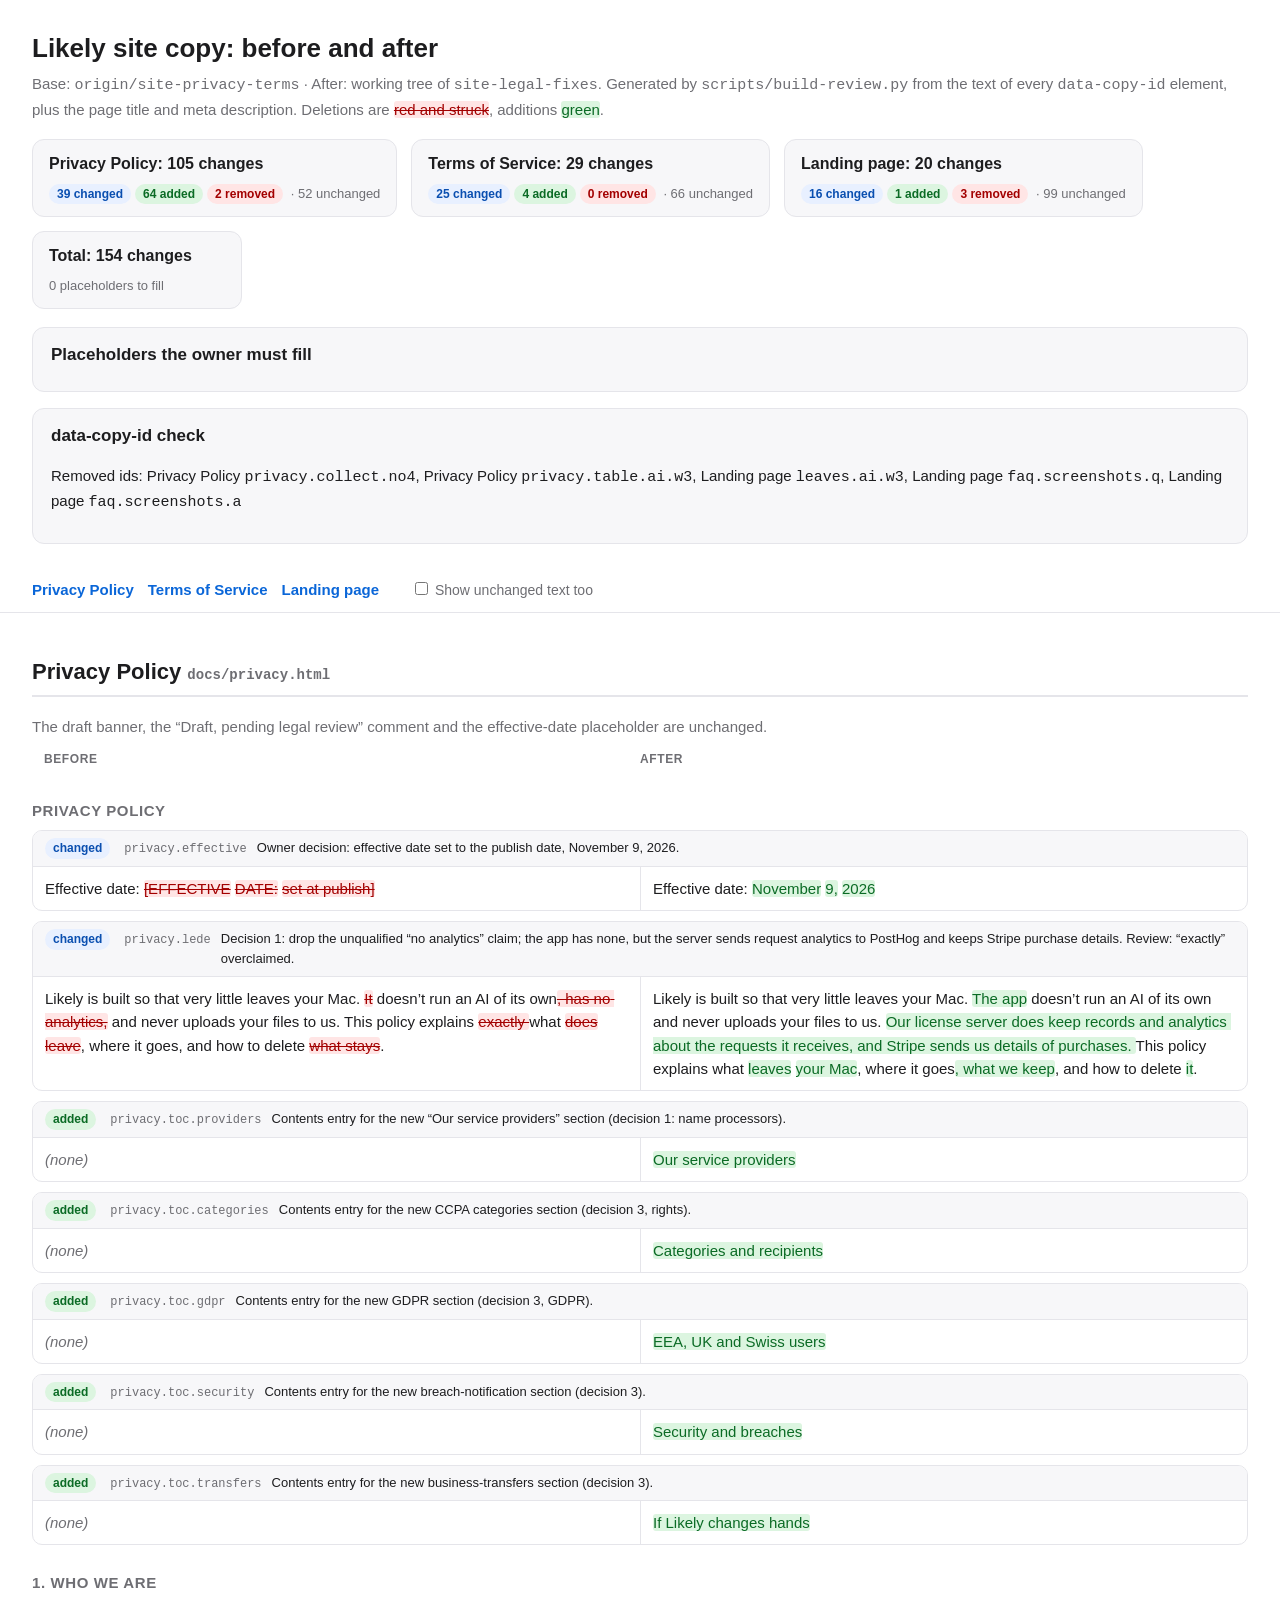
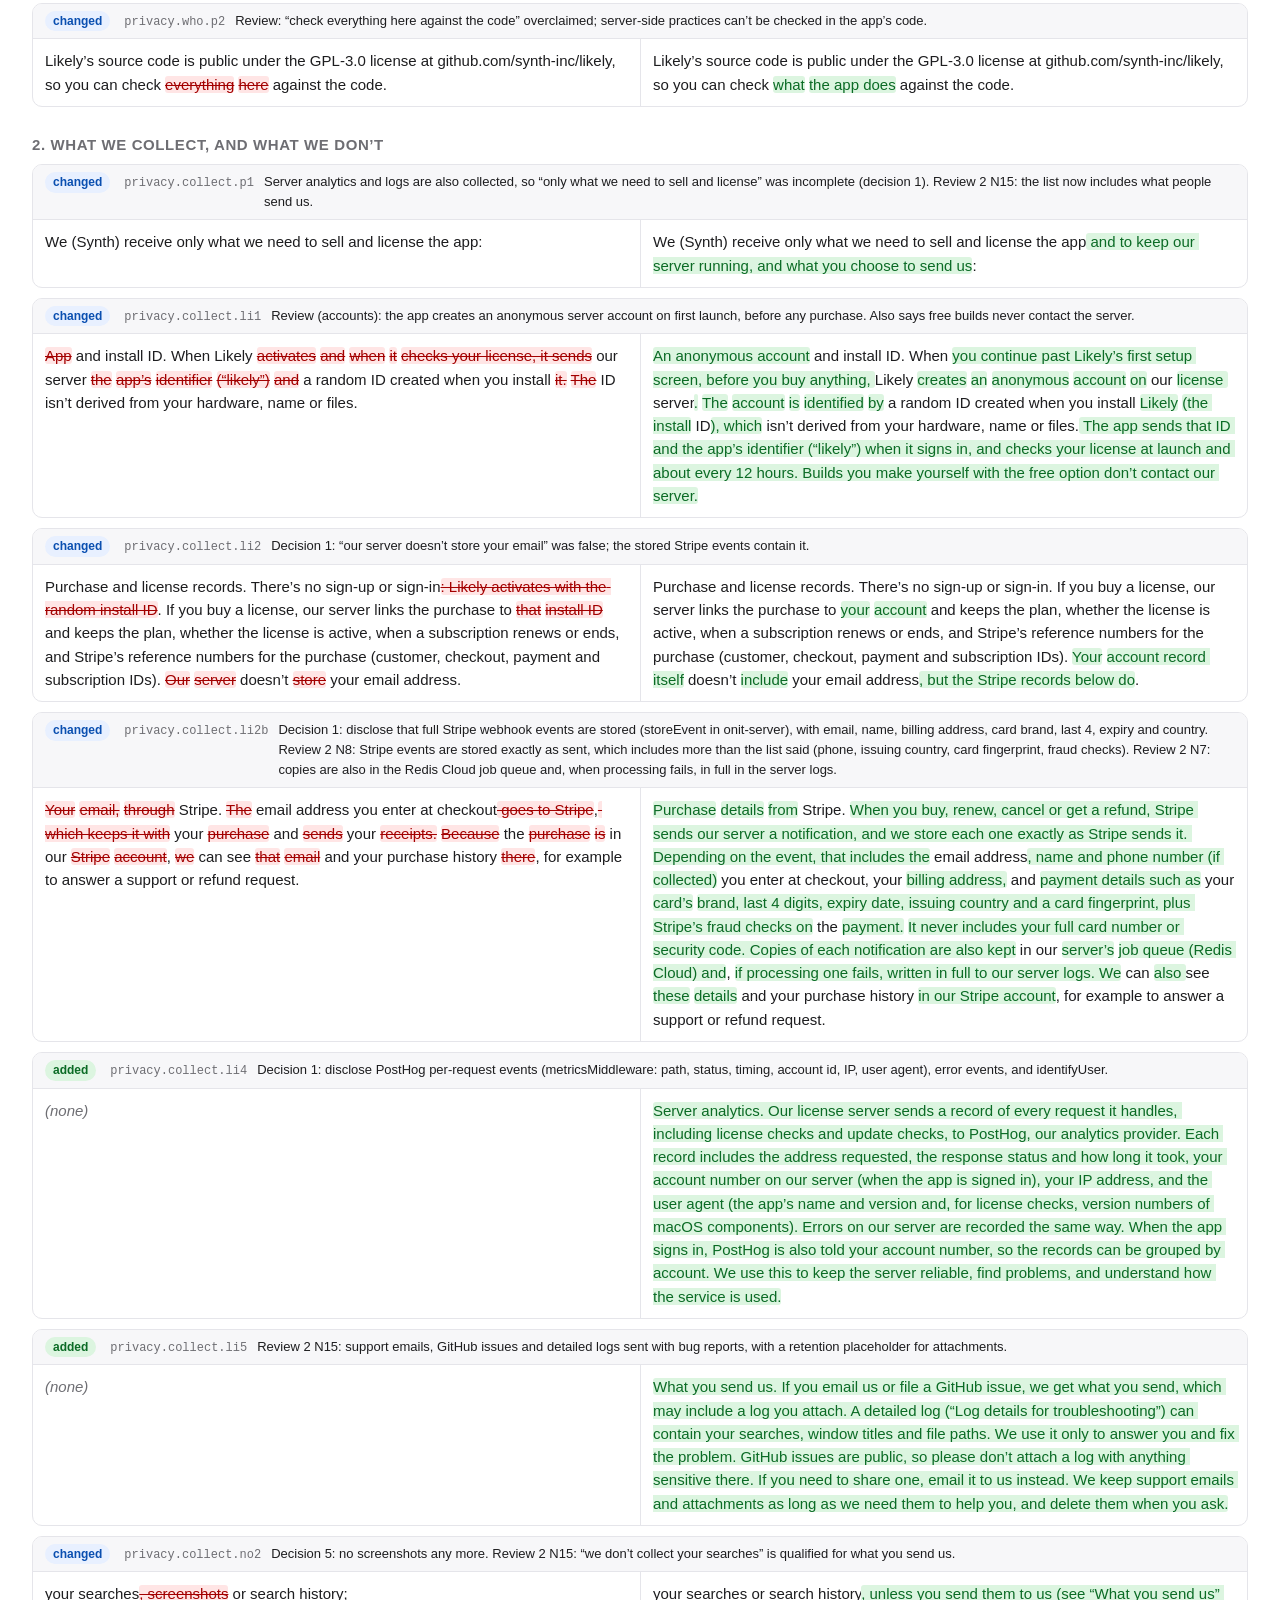
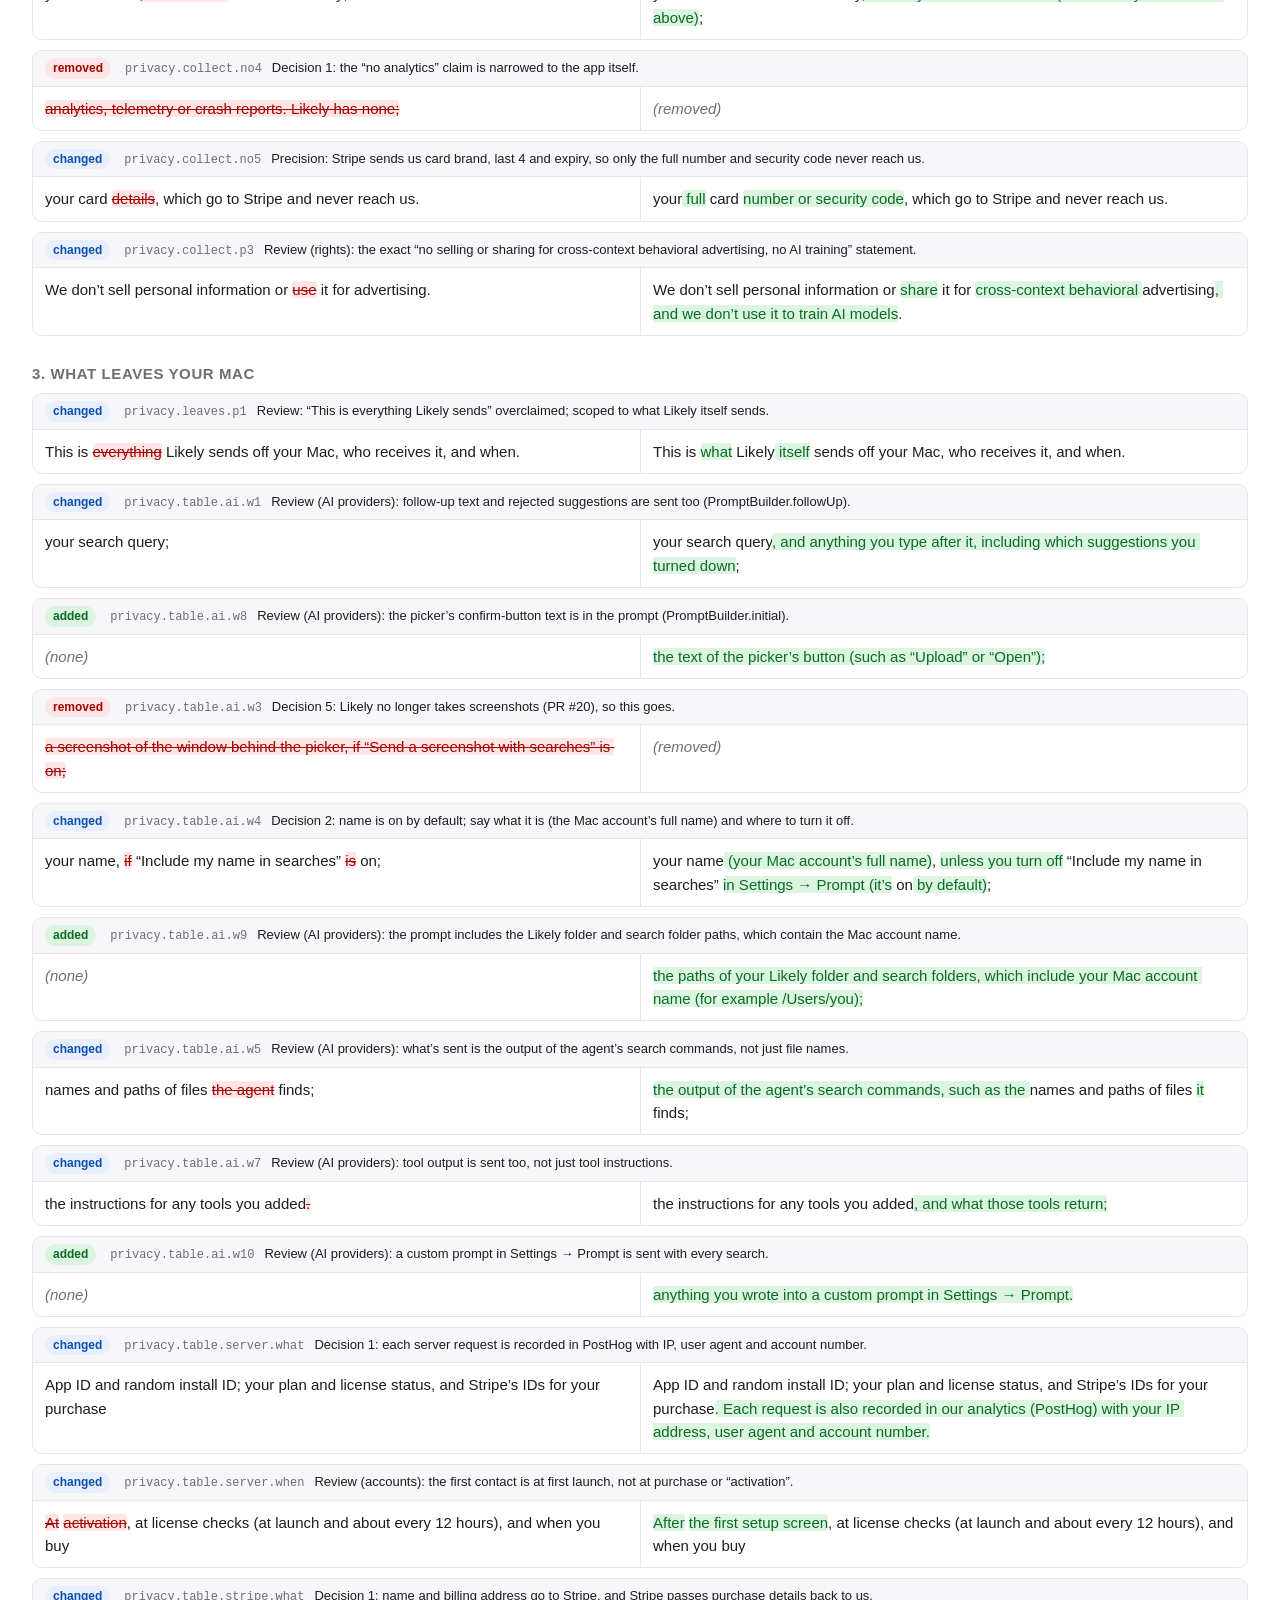
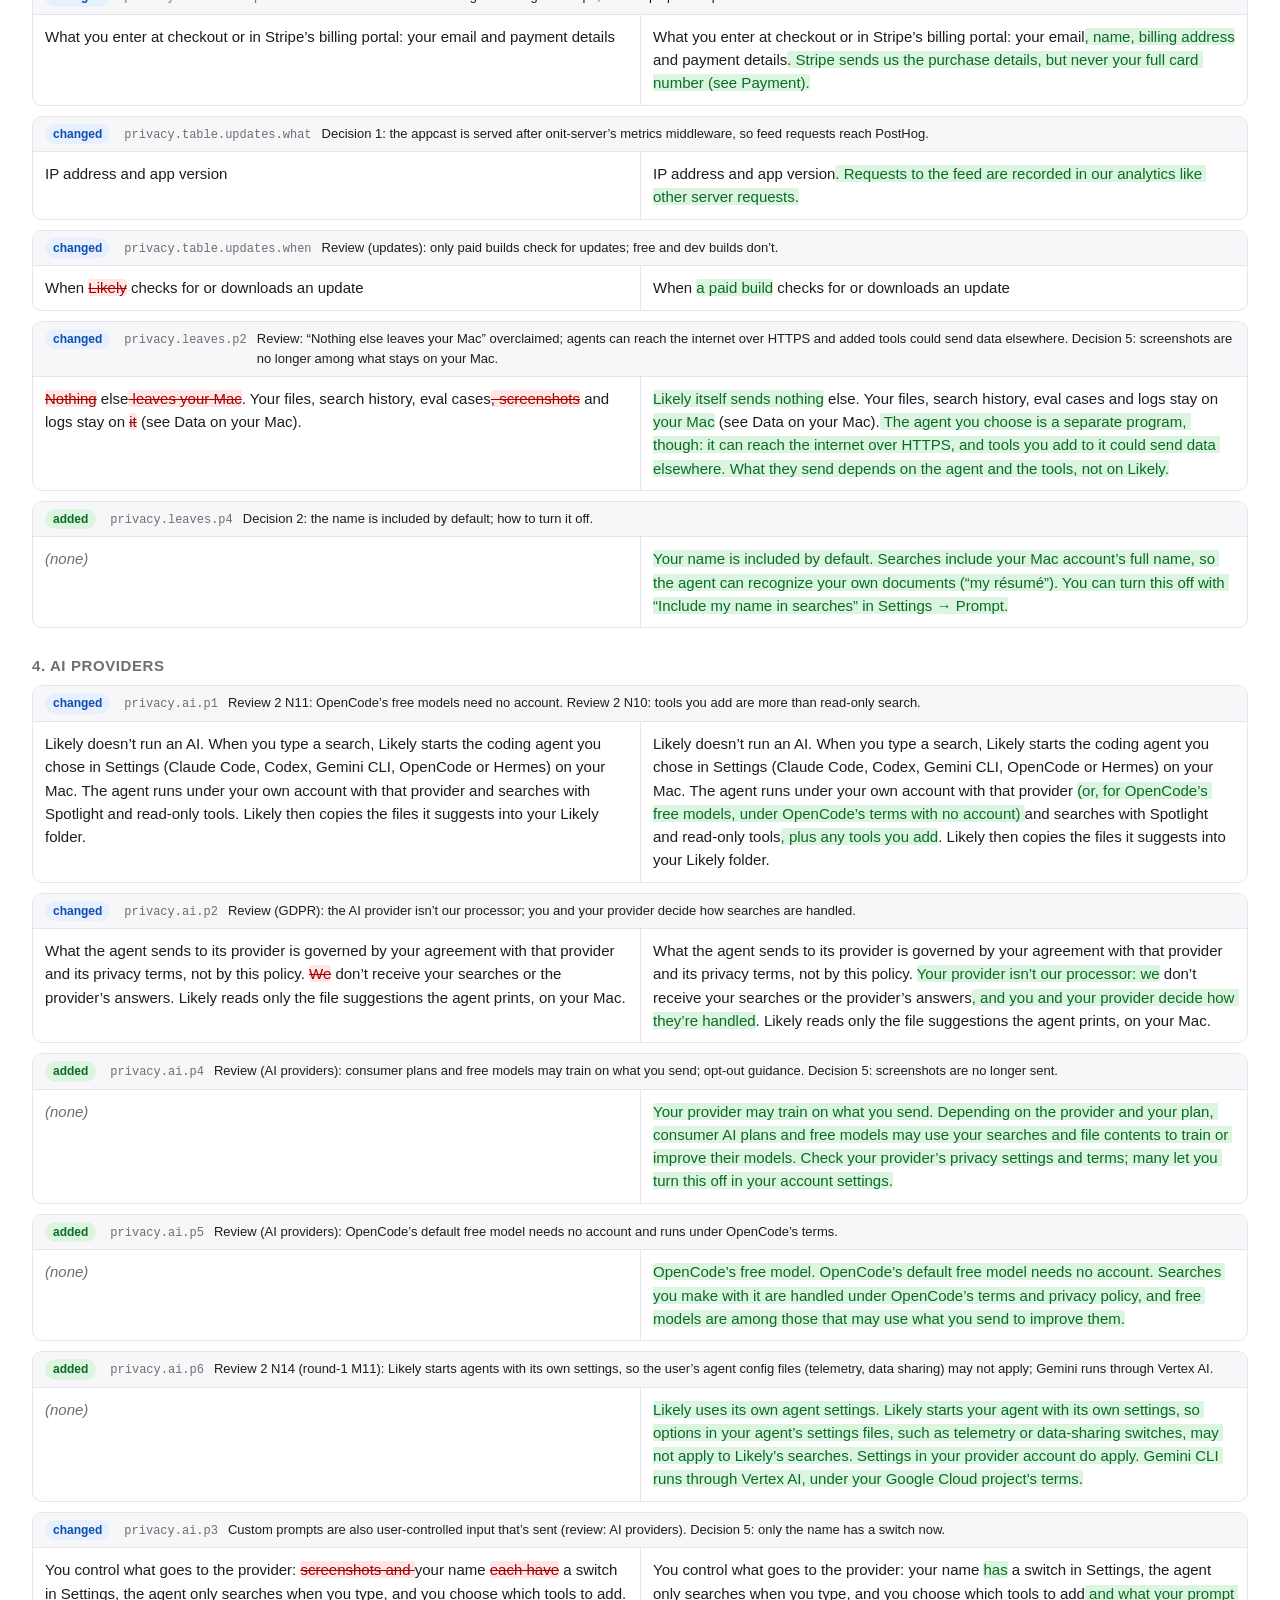
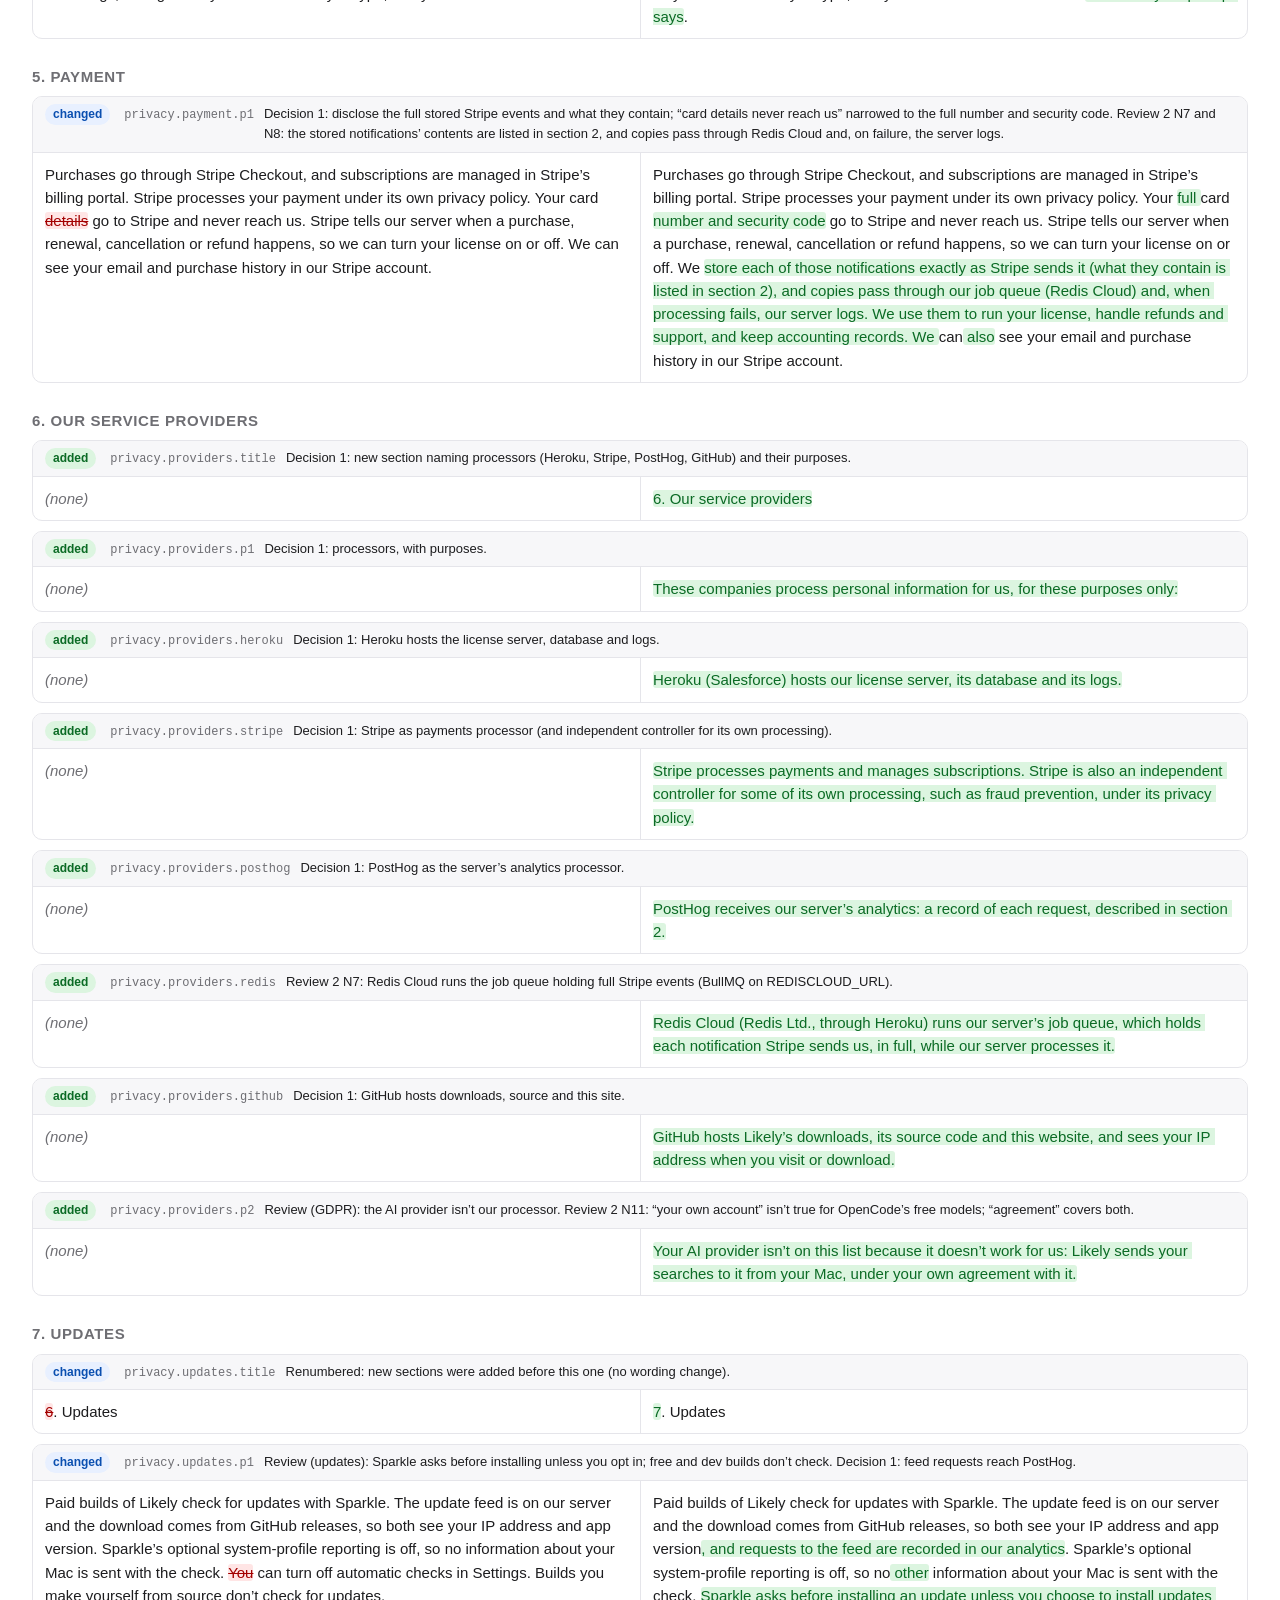
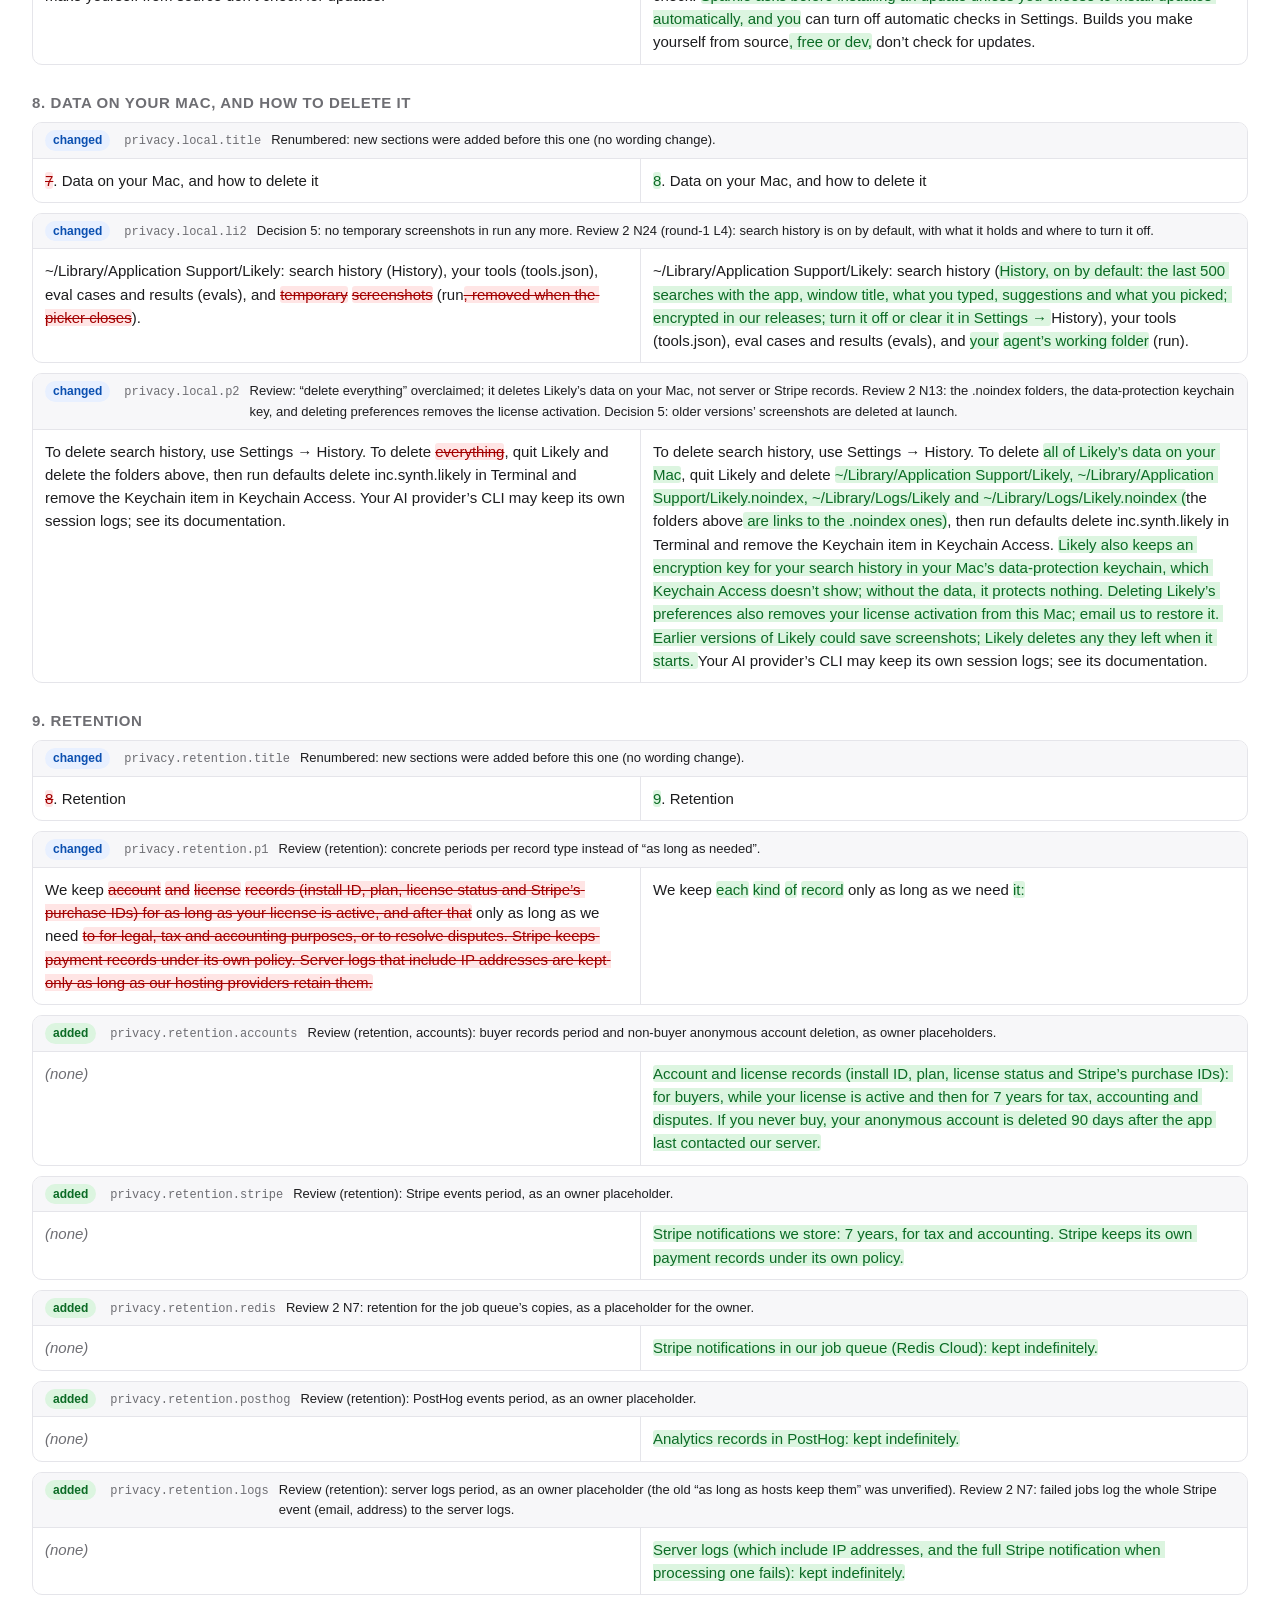
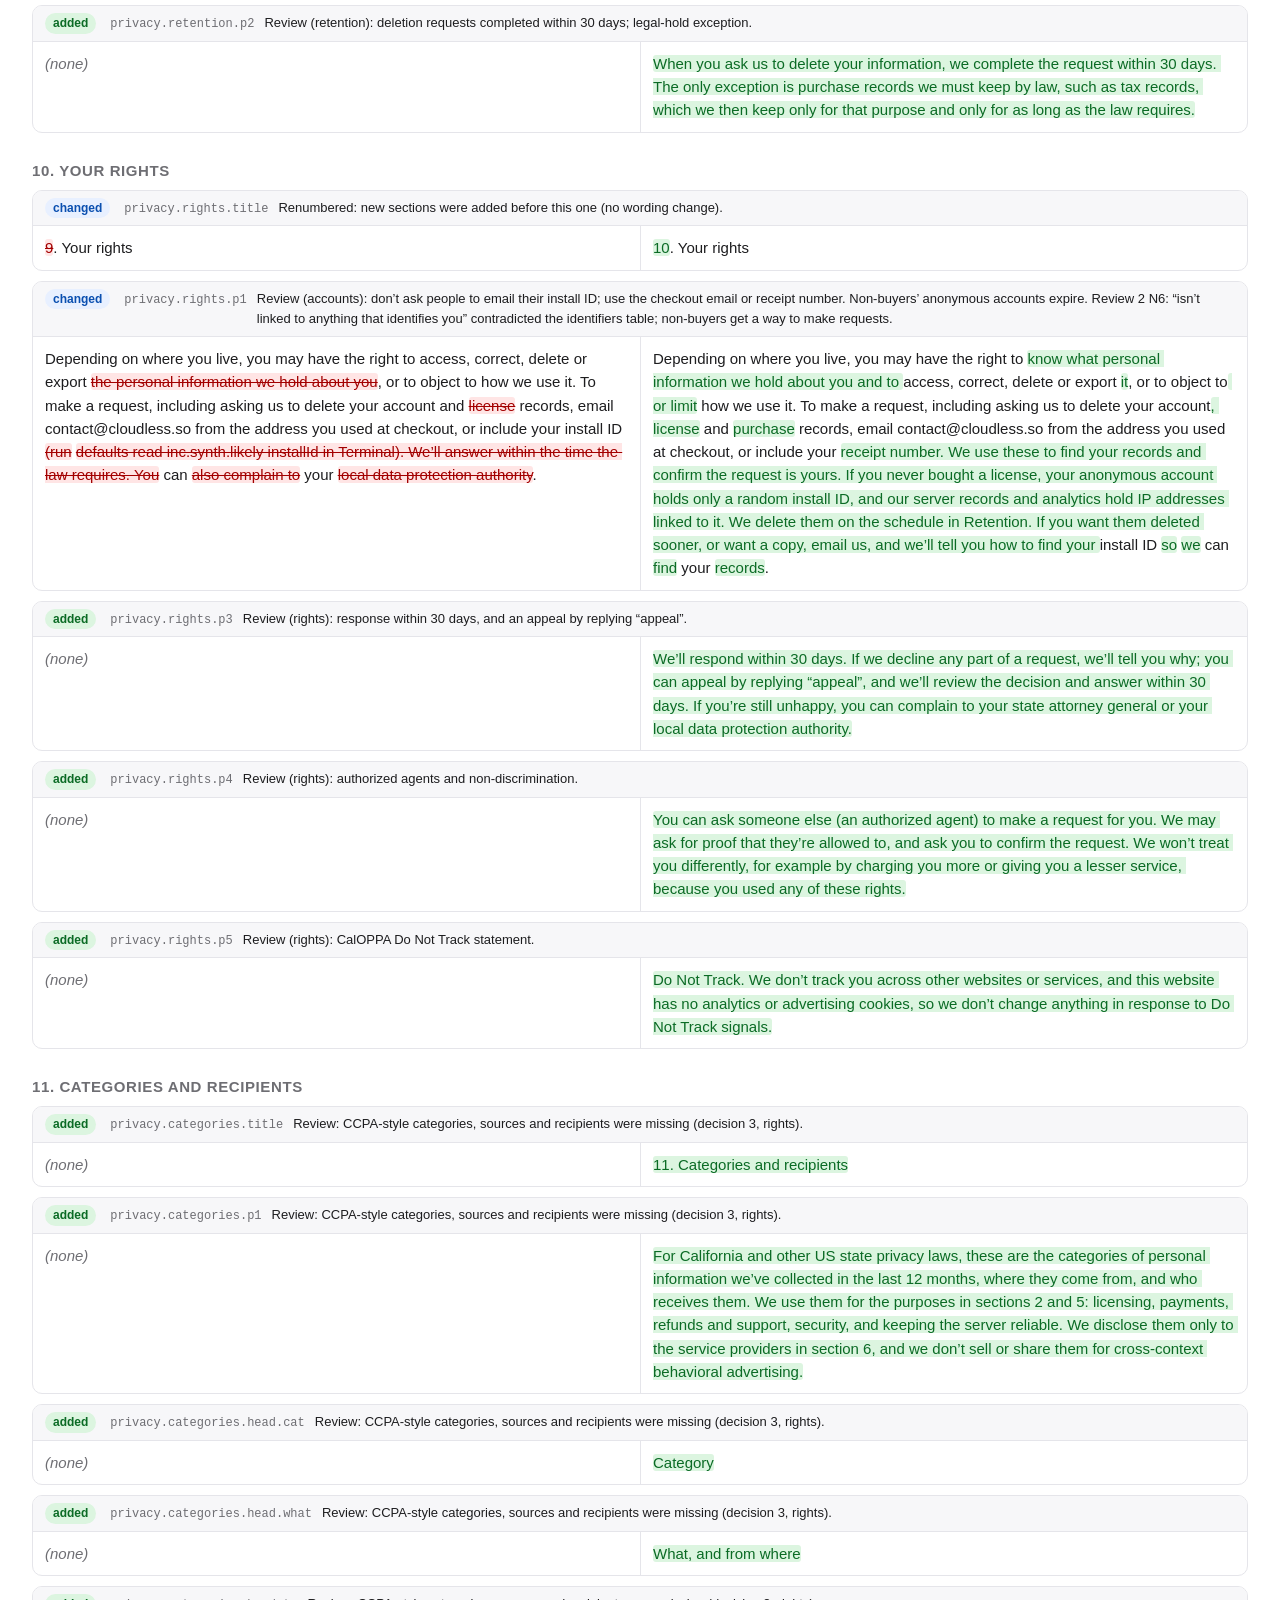
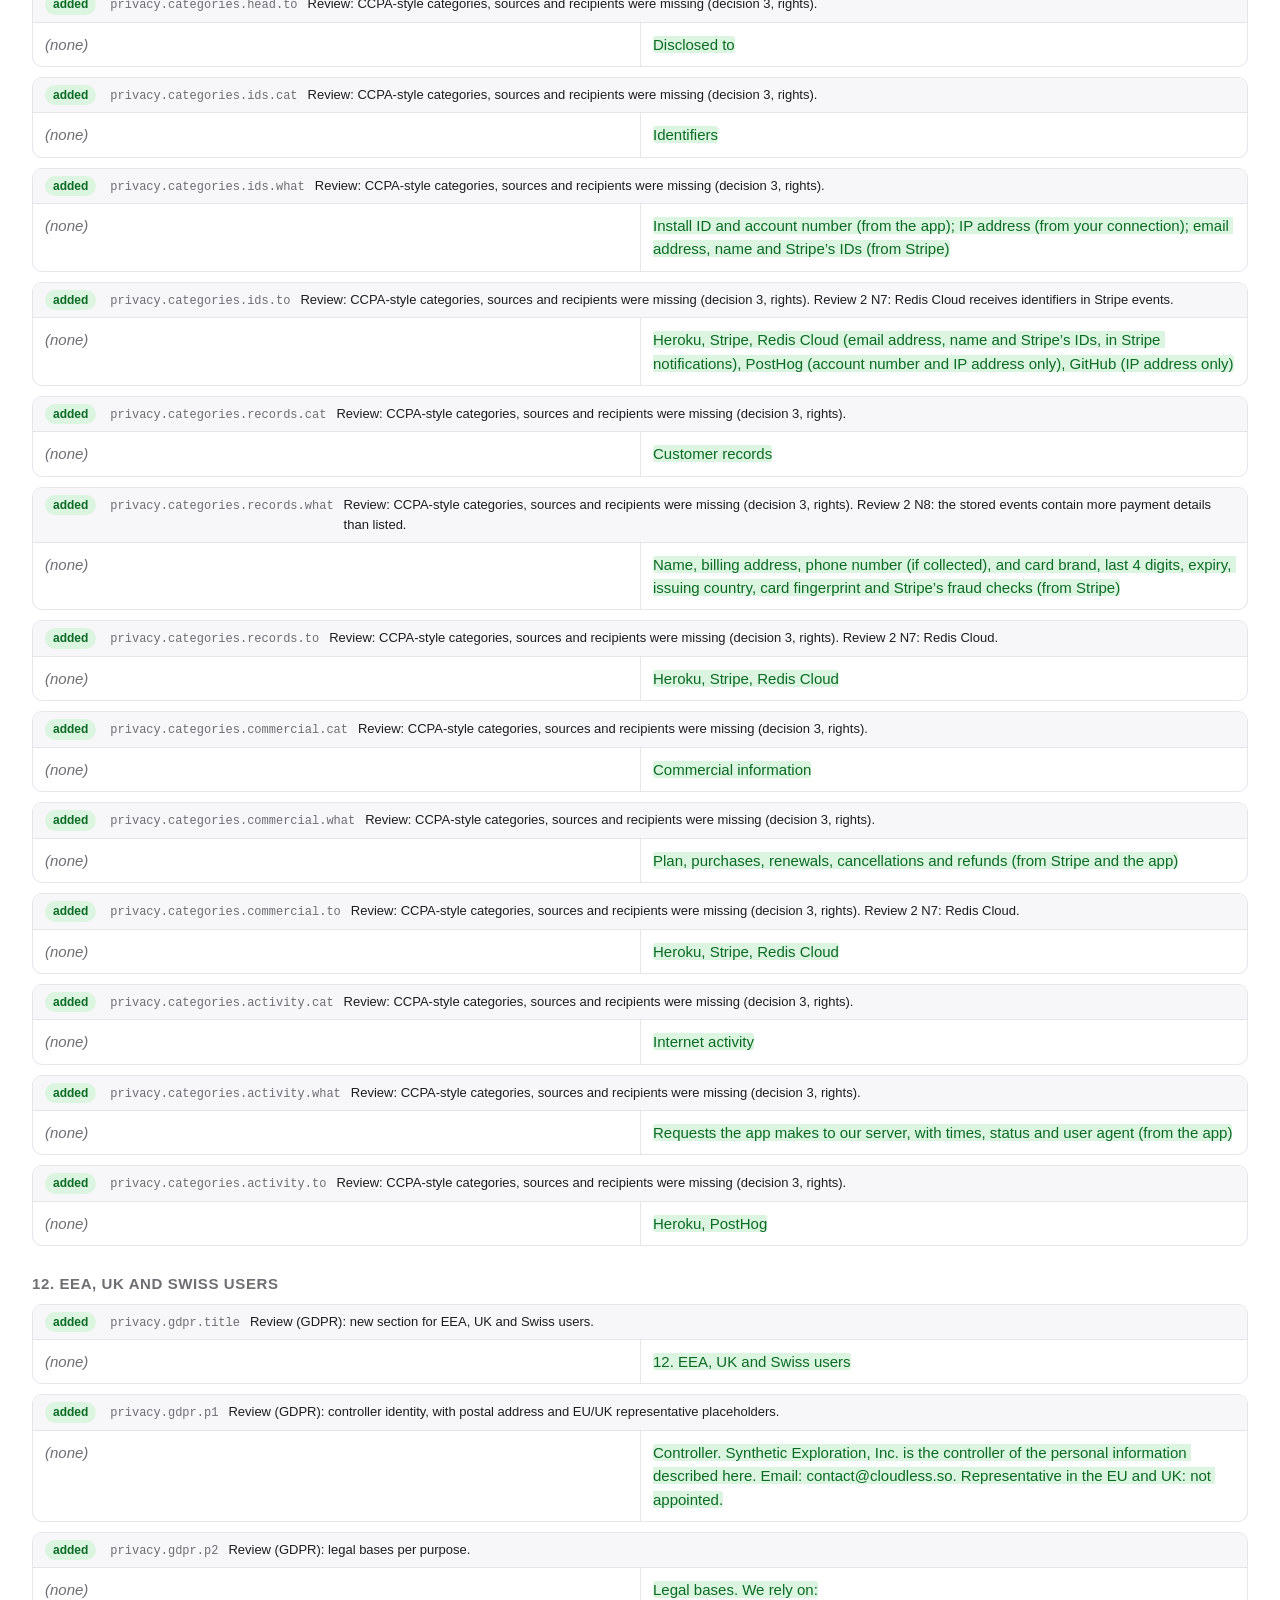
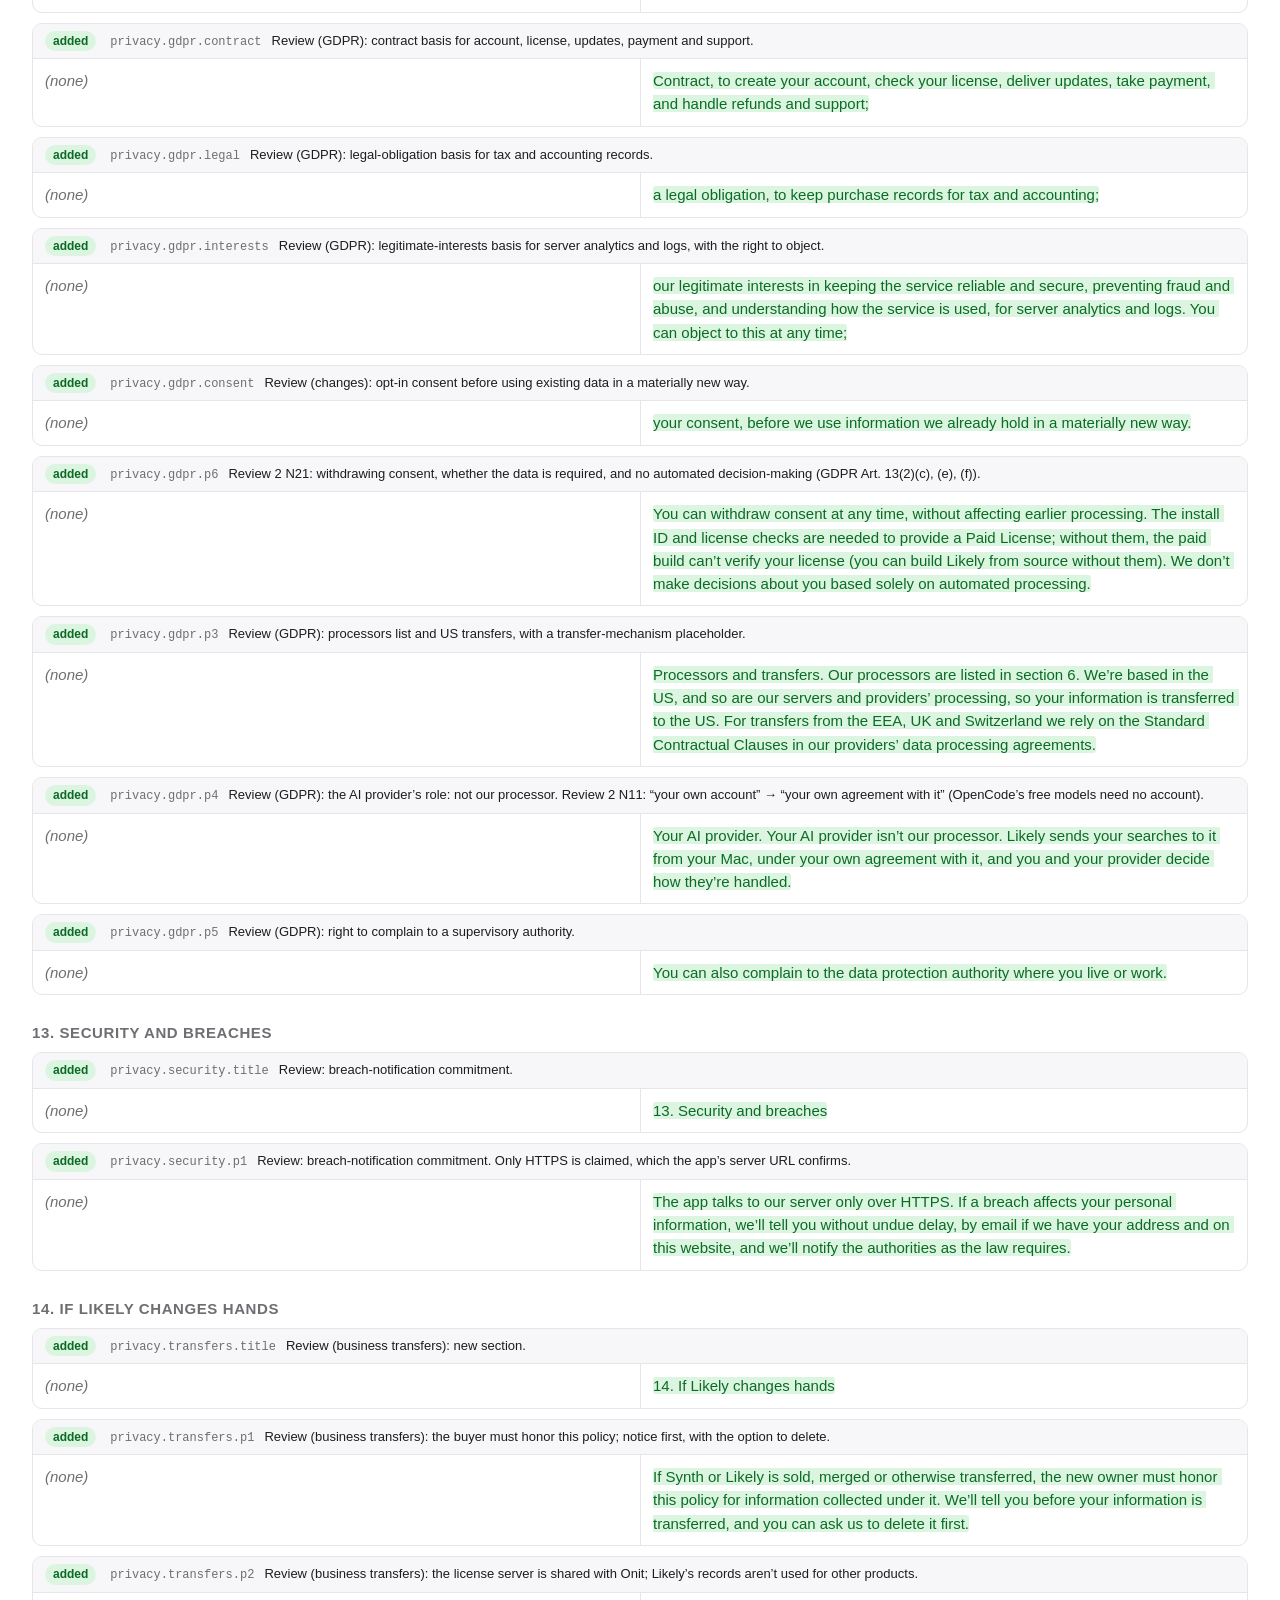
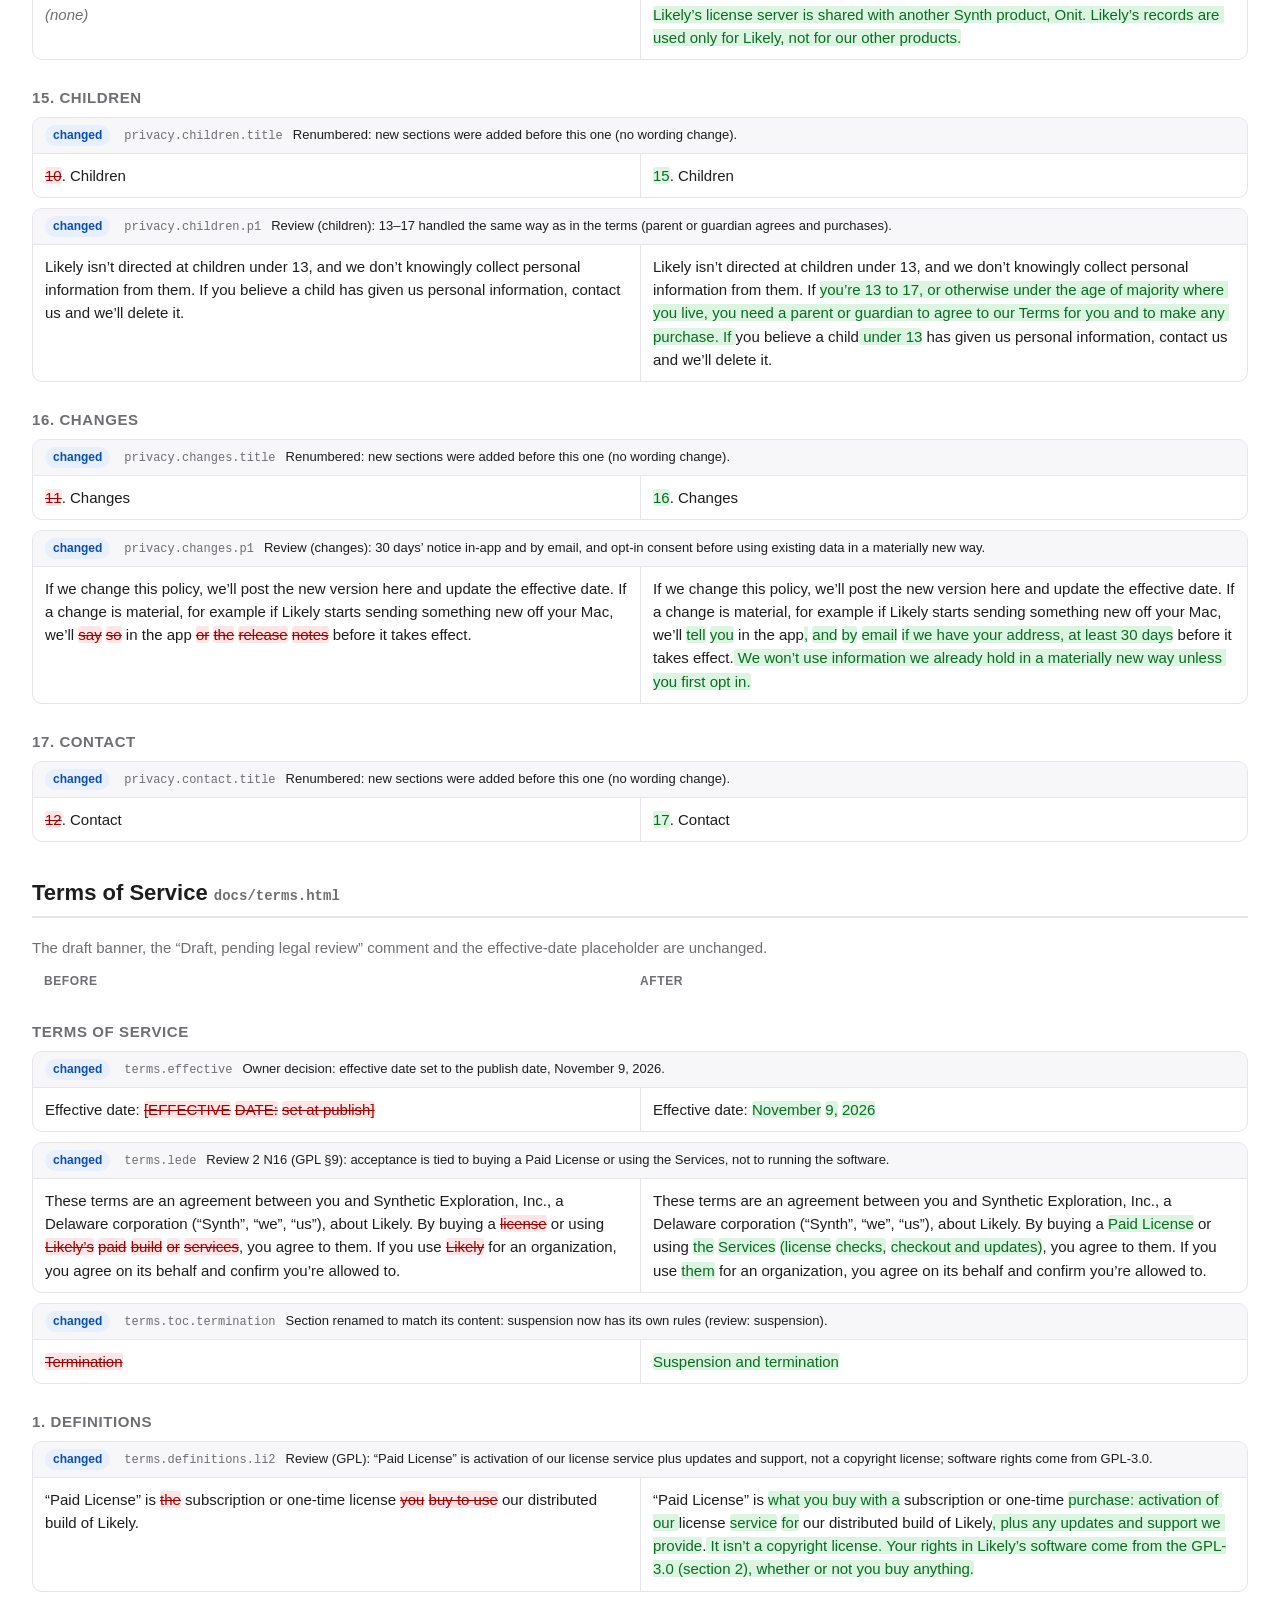
